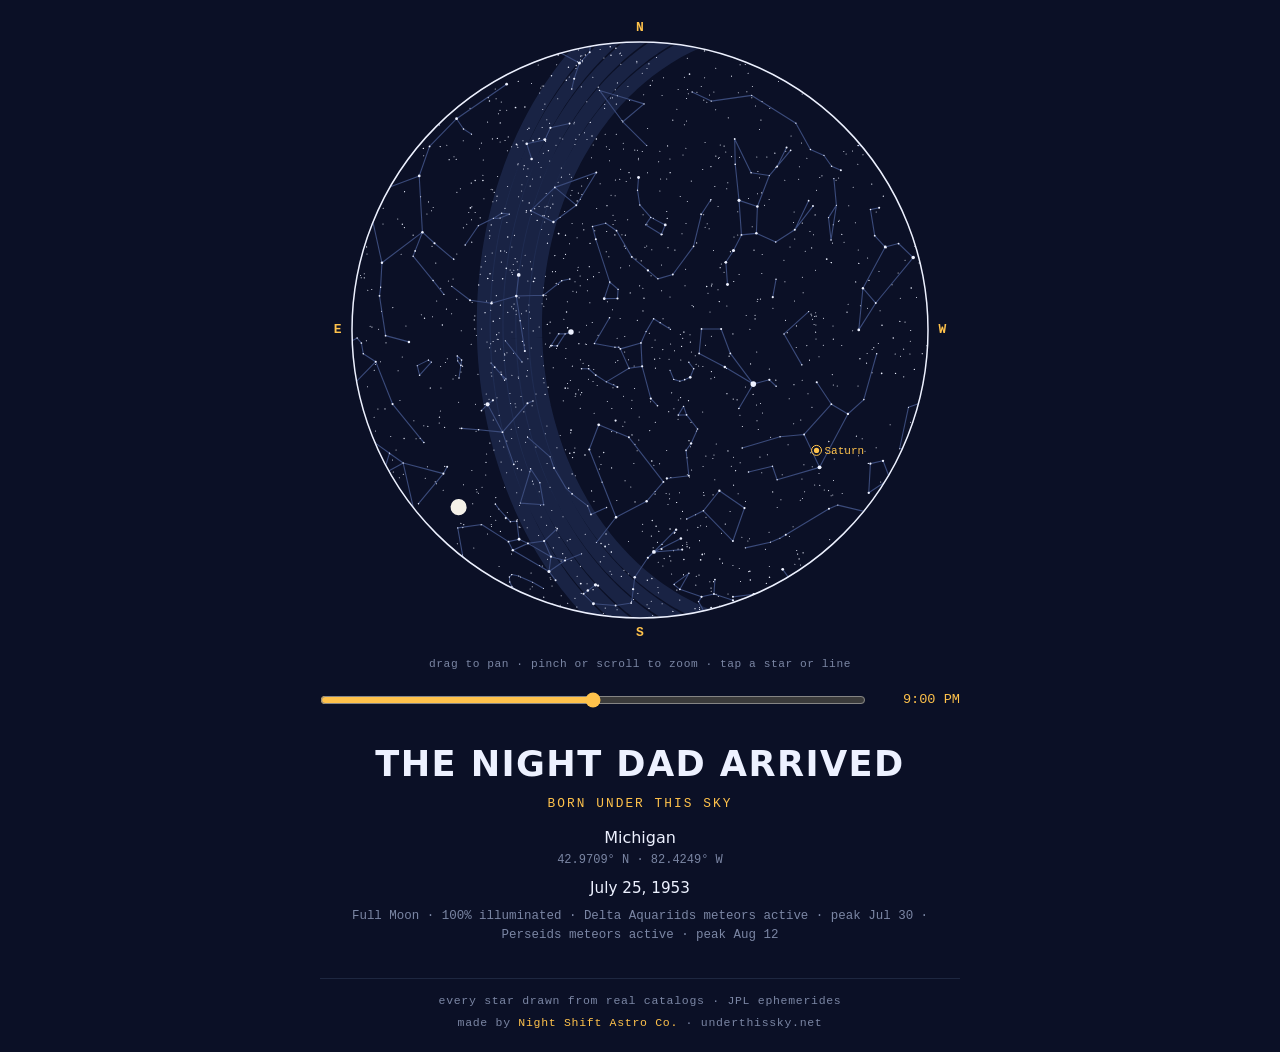
==== s/obkqxfbf/index.html @ 87eda953 "Dad's birth sky page — July 25, 1953, Michigan Co-Authored-By: Claude Fable 5 <noreply@anthropic.com" ====
<!doctype html>
<html lang="en">
<head>
<meta charset="utf-8">
<meta name="viewport" content="width=device-width, initial-scale=1, viewport-fit=cover">
<title>THE NIGHT DAD ARRIVED — Under This Sky</title>
<meta name="description" content="The real night sky over Michigan — July 25, 1953. Astronomically accurate, interactive.">
<meta name="robots" content="noindex">
<link rel="stylesheet" href="sky.css">
</head>
<body>
<main>
  <div class="skywrap">
    <canvas id="sky" aria-label="Interactive star chart"></canvas>
    <div id="tip" role="status"></div>
  </div>
  <div class="hint">drag to pan &middot; pinch or scroll to zoom &middot; tap a star or line</div>
  <div class="timerow">
    <input id="time" type="range" min="-360" max="360" step="5" value="0"
           aria-label="Time of night">
    <div class="t" id="tlabel"></div>
  </div>
  <div class="caption">
    <h1>THE NIGHT DAD ARRIVED</h1>
    <div class="sub">Born under this sky</div>
    <div class="place">Michigan</div>
    <div class="coords">42.9709° N   ·   82.4249° W</div>
    <div class="when" id="when">July 25, 1953</div>
    <div class="events">Full Moon · 100% illuminated   ·   Delta Aquariids meteors active · peak Jul 30   ·   Perseids meteors active · peak Aug 12</div>
  </div>
</main>
<footer>
  <div>every star drawn from real catalogs &middot; JPL ephemerides</div>
  <div class="brand" style="margin-top:6px">made by
    <a href="https://nightshiftastroco.etsy.com" rel="noopener">Night Shift Astro Co.</a>
    &middot; <a href="https://underthissky.net" style="color:inherit">underthissky.net</a>
  </div>
</footer>
<script>window.SKY = {"meta":{"title":"THE NIGHT DAD ARRIVED","subtitle":"Born under this sky","place":"Michigan","lat":42.9709,"lon":-82.4249,"tz":"America/Detroit","theme":"classic","date_label":"July 25, 1953","t0_epoch_ms":-518652000000,"utc_offset_min":-300,"events":["Full Moon \u00b7 100% illuminated","Delta Aquariids meteors active \u00b7 peak Jul 30","Perseids meteors active \u00b7 peak Aug 12"]},"window":{"start_min":-360,"step_min":30,"samples":[{"lst":10.72358,"moon":[19.7753,-22.63,0.994,1],"sun":[8.3663,19.446],"planets":[[8.2384,14.775],[5.3139,20.725],[8.026,21.566],[5.1303,22.307],[13.4192,-6.314]]},{"lst":11.22495,"moon":[19.8005,-22.577,0.994,1],"sun":[8.3676,19.441],"planets":[[8.2374,14.779],[5.3155,20.728],[8.027,21.563],[5.1306,22.308],[13.4193,-6.315]]},{"lst":11.72632,"moon":[19.825,-22.527,0.995,1],"sun":[8.369,19.437],"planets":[[8.2364,14.783],[5.3171,20.73],[8.0279,21.561],[5.1309,22.308],[13.4193,-6.315]]},{"lst":12.22769,"moon":[19.8488,-22.478,0.995,1],"sun":[8.3703,19.432],"planets":[[8.2354,14.786],[5.3188,20.733],[8.0288,21.558],[5.1312,22.309],[13.4194,-6.316]]},{"lst":12.72906,"moon":[19.8718,-22.43,0.996,1],"sun":[8.3717,19.427],"planets":[[8.2345,14.79],[5.3204,20.735],[8.0298,21.555],[5.1315,22.309],[13.4195,-6.316]]},{"lst":13.23043,"moon":[19.8941,-22.383,0.996,1],"sun":[8.373,19.423],"planets":[[8.2335,14.793],[5.322,20.738],[8.0307,21.553],[5.1318,22.309],[13.4195,-6.317]]},{"lst":13.7318,"moon":[19.9155,-22.335,0.996,1],"sun":[8.3744,19.418],"planets":[[8.2325,14.797],[5.3237,20.74],[8.0317,21.55],[5.1321,22.31],[13.4196,-6.317]]},{"lst":14.23317,"moon":[19.936,-22.288,0.996,1],"sun":[8.3758,19.413],"planets":[[8.2315,14.8],[5.3253,20.743],[8.0326,21.547],[5.1324,22.31],[13.4196,-6.318]]},{"lst":14.73453,"moon":[19.9557,-22.239,0.997,1],"sun":[8.3771,19.409],"planets":[[8.2306,14.804],[5.3269,20.745],[8.0336,21.545],[5.1327,22.31],[13.4197,-6.318]]},{"lst":15.2359,"moon":[19.9746,-22.188,0.997,1],"sun":[8.3785,19.404],"planets":[[8.2296,14.807],[5.3286,20.748],[8.0345,21.542],[5.133,22.311],[13.4198,-6.318]]},{"lst":15.73727,"moon":[19.9927,-22.135,0.997,1],"sun":[8.3799,19.399],"planets":[[8.2286,14.811],[5.3302,20.75],[8.0355,21.539],[5.1333,22.311],[13.4198,-6.319]]},{"lst":16.23864,"moon":[20.0101,-22.08,0.997,1],"sun":[8.3813,19.395],"planets":[[8.2277,14.815],[5.3319,20.753],[8.0364,21.537],[5.1336,22.311],[13.4199,-6.319]]},{"lst":16.74001,"moon":[20.0267,-22.022,0.998,1],"sun":[8.3826,19.39],"planets":[[8.2267,14.818],[5.3335,20.755],[8.0374,21.534],[5.1339,22.312],[13.42,-6.32]]},{"lst":17.24138,"moon":[20.0426,-21.959,0.998,1],"sun":[8.384,19.385],"planets":[[8.2258,14.822],[5.3352,20.758],[8.0383,21.531],[5.1341,22.312],[13.42,-6.32]]},{"lst":17.74275,"moon":[20.058,-21.893,0.998,1],"sun":[8.3854,19.38],"planets":[[8.2248,14.826],[5.3368,20.76],[8.0393,21.529],[5.1344,22.313],[13.4201,-6.321]]},{"lst":18.24412,"moon":[20.0729,-21.823,0.998,1],"sun":[8.3868,19.376],"planets":[[8.2239,14.829],[5.3385,20.763],[8.0403,21.526],[5.1347,22.313],[13.4201,-6.321]]},{"lst":18.74549,"moon":[20.0874,-21.748,0.998,1],"sun":[8.3882,19.371],"planets":[[8.2229,14.833],[5.3401,20.765],[8.0412,21.523],[5.135,22.313],[13.4202,-6.322]]},{"lst":19.24686,"moon":[20.1016,-21.668,0.998,1],"sun":[8.3895,19.366],"planets":[[8.222,14.837],[5.3417,20.768],[8.0422,21.521],[5.1353,22.314],[13.4203,-6.322]]},{"lst":19.74822,"moon":[20.1156,-21.583,0.998,1],"sun":[8.3909,19.362],"planets":[[8.2211,14.84],[5.3434,20.77],[8.0431,21.518],[5.1356,22.314],[13.4203,-6.323]]},{"lst":20.24959,"moon":[20.1295,-21.493,0.999,1],"sun":[8.3923,19.357],"planets":[[8.2201,14.844],[5.345,20.773],[8.0441,21.515],[5.1359,22.314],[13.4204,-6.323]]},{"lst":20.75096,"moon":[20.1435,-21.399,0.999,1],"sun":[8.3937,19.353],"planets":[[8.2192,14.848],[5.3467,20.775],[8.045,21.513],[5.1362,22.315],[13.4205,-6.324]]},{"lst":21.25233,"moon":[20.1576,-21.299,0.999,1],"sun":[8.3951,19.348],"planets":[[8.2183,14.852],[5.3483,20.778],[8.046,21.51],[5.1365,22.315],[13.4205,-6.324]]},{"lst":21.7537,"moon":[20.1719,-21.195,0.999,1],"sun":[8.3965,19.343],"planets":[[8.2173,14.856],[5.35,20.781],[8.0469,21.507],[5.1368,22.316],[13.4206,-6.325]]},{"lst":22.25507,"moon":[20.1866,-21.086,0.999,1],"sun":[8.3978,19.339],"planets":[[8.2164,14.859],[5.3516,20.783],[8.0479,21.505],[5.1371,22.316],[13.4207,-6.325]]},{"lst":22.75644,"moon":[20.2017,-20.974,0.999,1],"sun":[8.3992,19.334],"planets":[[8.2155,14.863],[5.3532,20.786],[8.0488,21.502],[5.1374,22.316],[13.4207,-6.326]]}],"planet_names":["Mercury","Venus","Mars","Jupiter","Saturn"]},"stars":[[0.0223,-50.337,5.5],[0.0266,-77.066,4.8],[0.0269,61.223,5.6],[0.0304,-3.028,5.1],[0.0327,-6.014,4.4],[0.0389,-29.72,5.0],[0.0623,-17.336,4.5],[0.075,-10.51,5.0],[0.0781,-71.437,5.6],[0.0889,-5.708,4.6],[0.095,13.396,5.5],[0.1074,64.196,5.6],[0.1398,29.09,2.1],[0.1507,18.212,5.6],[0.1529,59.15,2.3],[0.1559,-27.988,5.4],[0.1568,-45.747,3.9],[0.1673,11.146,5.5],[0.1673,-82.224,5.3],[0.172,46.072,5.0],[0.1877,-15.468,4.9],[0.1929,-27.8,5.4],[0.1956,-35.133,5.2],[0.2028,-17.938,5.3],[0.2206,15.184,2.8],[0.241,-7.781,5.1],[0.2434,20.207,4.8],[0.244,-18.933,4.4],[0.2849,38.682,4.6],[0.3055,36.785,4.5],[0.3238,-8.824,3.6],[0.3341,-64.875,4.2],[0.3433,8.19,5.4],[0.3442,-69.625,5.5],[0.352,37.969,5.2],[0.3587,-28.981,5.2],[0.4043,52.02,5.6],[0.4132,61.831,5.4],[0.4279,-77.254,2.8],[0.4367,-43.68,3.9],[0.4381,-42.306,2.4],[0.4655,-33.007,4.9],[0.4675,17.893,5.0],[0.4705,44.394,5.2],[0.474,-39.915,5.4],[0.502,29.752,5.2],[0.5063,-23.788,5.2],[0.5236,-48.804,4.8],[0.5257,-62.958,4.4],[0.5259,-62.966,4.5],[0.5281,52.84,5.6],[0.5295,54.522,4.7],[0.5432,20.294,5.4],[0.5455,-63.032,5.1],[0.55,62.932,4.2],[0.5614,-29.558,5.5],[0.5744,-52.373,5.6],[0.5875,-3.593,5.2],[0.5948,-48.001,5.5],[0.6023,54.168,5.1],[0.6129,44.489,5.1],[0.6147,33.719,4.3],[0.6162,53.897,3.7],[0.6224,-24.767,5.6],[0.6226,35.4,5.5],[0.6426,29.312,4.3],[0.6527,49.355,5.5],[0.6555,30.861,3.3],[0.6654,21.438,5.4],[0.6751,56.537,2.2],[0.6853,39.459,5.3],[0.6888,-46.085,4.6],[0.7011,50.513,4.8],[0.7079,-65.468,5.4],[0.7226,-57.463,4.4],[0.7245,47.025,5.0],[0.7265,-17.987,2.0],[0.7365,-10.61,4.8],[0.7454,48.284,4.5],[0.7457,-22.006,5.2],[0.7548,55.221,5.4],[0.7699,-22.522,5.5],[0.7758,15.476,5.4],[0.7837,11.974,5.5],[0.789,24.267,4.1],[0.7961,74.848,5.4],[0.8003,-21.722,5.6],[0.8048,7.3,5.9],[0.8098,-74.923,5.1],[0.8114,7.585,4.4],[0.8139,50.968,4.9],[0.8163,16.941,5.1],[0.8183,57.815,3.5],[0.8238,-13.561,5.6],[0.8302,41.079,4.5],[0.8314,27.71,5.5],[0.8354,-10.644,5.2],[0.8448,-50.987,5.2],[0.8454,64.248,5.3],[0.878,-24.006,5.5],[0.8835,-1.144,4.8],[0.8845,61.124,4.8],[0.9147,83.707,5.6],[0.9161,23.628,5.5],[0.9167,58.973,4.8],[0.9168,-69.527,5.5],[0.9337,-11.267,5.3],[0.9444,59.181,4.6],[0.9451,60.717,2.1],[0.9459,38.499,3.9],[0.9464,60.363,5.6],[0.9534,23.418,4.4],[0.9639,28.992,5.4],[0.9768,-29.357,4.3],[1.0217,-38.917,5.6],[1.0407,-31.552,5.5],[1.047,31.804,5.5],[1.047,-46.397,5.4],[1.0491,7.89,4.3],[1.0507,-4.837,5.4],[1.0947,21.473,5.3],[1.0949,21.465,5.5],[1.1014,-46.718,3.3],[1.1014,-9.839,5.6],[1.1218,-61.775,5.4],[1.13,-41.487,5.2],[1.1325,20.739,5.6],[1.1336,43.942,5.0],[1.1375,54.92,5.2],[1.1395,5.65,5.5],[1.1397,-55.246,3.9],[1.1432,-10.182,3.5],[1.1456,86.257,4.2],[1.1584,47.242,4.3],[1.1622,35.621,2.1],[1.1637,19.658,5.6],[1.1776,68.779,5.3],[1.185,55.15,4.3],[1.1852,31.425,5.2],[1.1904,64.203,5.6],[1.1909,21.035,4.7],[1.1943,30.09,4.5],[1.1948,65.019,5.6],[1.2046,79.674,5.6],[1.2289,7.575,5.2],[1.2292,24.584,4.7],[1.24,-7.923,5.1],[1.253,-45.532,5.0],[1.2627,-68.876,4.2],[1.2767,-2.5,5.4],[1.2967,3.614,5.1],[1.3244,27.264,4.7],[1.3347,58.232,5.0],[1.352,28.738,5.2],[1.3723,45.529,4.9],[1.3946,37.715,5.6],[1.4004,-8.183,3.6],[1.4113,-41.493,5.4],[1.427,-14.599,4.9],[1.4302,60.235,2.7],[1.4322,68.13,4.7],[1.4376,19.172,5.3],[1.4449,19.24,5.5],[1.4477,-13.057,5.5],[1.4609,45.407,4.8],[1.4728,-43.318,3.4],[1.4934,-21.629,5.1],[1.5017,47.007,5.3],[1.5031,6.144,4.8],[1.5209,-49.073,3.9],[1.5247,15.346,3.6],[1.5489,-36.865,5.5],[1.5655,59.232,4.7],[1.5997,-15.4,5.4],[1.6133,41.405,4.1],[1.6183,12.142,5.5],[1.6286,-57.237,0.5],[1.6332,48.628,3.6],[1.6354,57.978,5.5],[1.6419,73.04,5.3],[1.6477,-21.275,5.6],[1.6558,44.386,5.0],[1.6763,40.577,5.0],[1.6905,5.488,4.5],[1.6964,42.613,5.0],[1.7024,-32.327,5.2],[1.7057,68.043,5.6],[1.7081,-53.741,5.5],[1.7083,20.269,5.2],[1.7121,-3.69,5.0],[1.7155,70.623,5.2],[1.7277,50.689,4.0],[1.7345,-15.937,3.5],[1.7566,9.158,4.3],[1.7608,-25.053,5.3],[1.7665,-5.733,5.4],[1.7683,-50.816,5.5],[1.7684,-53.522,5.0],[1.8264,-10.686,4.7],[1.8577,-10.335,3.7],[1.8665,55.147,5.5],[1.8847,29.579,3.4],[1.8882,40.73,5.4],[1.8922,19.294,3.9],[1.8926,3.188,4.6],[1.8941,-46.303,4.4],[1.9061,-42.497,5.1],[1.9066,63.67,3.4],[1.9107,20.808,2.6],[1.9156,-67.647,4.7],[1.9326,-51.609,3.7],[1.9333,68.685,5.0],[1.9445,-22.527,4.9],[1.9528,-47.385,4.8],[1.9558,17.818,5.1],[1.9655,23.596,4.8],[1.9795,-61.57,2.9],[1.9939,64.622,5.3],[1.9941,-42.031,5.6],[1.9962,-20.825,5.4],[2.0001,-21.078,4.0],[2.0075,-8.524,5.4],[2.0208,-30.002,5.3],[2.0284,-44.714,5.2],[2.0326,70.907,4.5],[2.0341,2.764,3.8],[2.0384,54.488,5.0],[2.0494,33.284,5.5],[2.0501,64.39,5.6],[2.0532,0.129,5.4],[2.0573,72.421,4.0],[2.065,42.33,2.1],[2.0748,-29.297,4.7],[2.0853,77.281,5.3],[2.0921,76.115,5.2],[2.1094,22.648,5.0],[2.1196,23.462,2.0],[2.1415,37.859,4.8],[2.157,25.94,5.0],[2.1591,34.987,3.0],[2.2062,30.303,4.9],[2.2134,21.211,5.2],[2.2151,-30.724,5.3],[2.2167,8.847,4.4],[2.2204,44.232,4.8],[2.2267,51.066,5.3],[2.2374,-67.841,5.6],[2.2619,25.043,5.6],[2.2656,33.359,5.2],[2.2752,-51.512,3.6],[2.2831,-6.422,5.5],[2.2842,34.224,4.8],[2.2886,33.847,4.0],[2.3004,1.758,5.6],[2.3021,19.901,5.6],[2.3158,28.643,5.3],[2.3213,47.38,5.3],[2.3224,-2.978,6.5],[2.3495,50.151,5.6],[2.3625,-68.659,4.1],[2.3657,0.396,5.3],[2.3671,-10.778,5.4],[2.3701,-0.885,5.4],[2.3726,55.846,5.2],[2.3757,-23.816,5.2],[2.4069,50.007,5.2],[2.4136,10.611,5.5],[2.415,-60.312,5.4],[2.4271,50.279,4.7],[2.4325,-12.29,4.9],[2.4498,-47.704,4.2],[2.4577,31.801,5.5],[2.4671,-33.811,5.1],[2.4693,8.46,4.3],[2.4694,29.669,5.3],[2.4844,67.402,4.5],[2.525,2.267,5.3],[2.5278,-79.109,5.3],[2.5297,89.264,2.0],[2.5348,-15.245,4.7],[2.535,36.147,5.2],[2.536,-1.035,5.4],[2.5641,-28.232,5.0],[2.5963,34.688,5.4],[2.5979,5.593,4.9],[2.6,-7.832,5.5],[2.6234,-52.543,5.3],[2.6339,72.818,5.2],[2.6469,21.961,5.5],[2.658,0.329,4.1],[2.6594,-11.872,4.8],[2.6598,-68.267,4.1],[2.6633,-42.892,4.7],[2.6777,-54.55,5.2],[2.6778,-39.855,4.1],[2.6781,27.061,5.3],[2.7041,40.194,4.9],[2.7093,-50.8,5.4],[2.7217,3.236,3.5],[2.7242,27.707,4.7],[2.7348,44.297,5.4],[2.7354,-13.859,4.2],[2.7366,49.228,4.1],[2.749,10.114,4.3],[2.7493,12.446,5.2],[2.7517,-18.573,4.5],[2.759,-67.617,4.8],[2.7985,29.247,4.5],[2.8171,-62.807,5.2],[2.8182,-32.406,4.5],[2.8215,17.464,5.3],[2.8317,-27.942,5.4],[2.8331,27.261,3.6],[2.8413,-75.067,4.8],[2.8431,38.319,4.2],[2.8446,-35.676,5.5],[2.8449,55.895,3.8],[2.8506,-21.004,4.8],[2.8582,15.082,5.5],[2.8586,35.06,4.6],[2.8952,38.337,5.3],[2.9043,52.762,3.9],[2.9325,61.521,5.6],[2.9405,-8.898,3.9],[2.9406,18.023,5.6],[2.9437,-3.712,5.2],[2.9548,31.934,5.1],[2.9566,-23.862,5.4],[2.971,-40.305,2.9],[2.9784,-2.783,5.2],[2.9794,39.663,4.7],[2.9799,-64.071,5.0],[2.9844,35.183,4.9],[2.9869,21.34,4.6],[2.9948,-2.465,5.6],[2.9952,8.907,4.7],[2.9972,47.221,5.5],[3.0145,52.352,5.2],[3.0376,-71.902,5.5],[3.038,4.09,2.5],[3.0399,-23.624,4.1],[3.0451,-7.685,5.3],[3.0602,-59.738,5.1],[3.0713,-7.601,5.3],[3.0799,53.506,2.9],[3.0863,38.84,3.3],[3.0907,25.255,5.5],[3.0923,56.706,4.8],[3.1022,79.419,5.5],[3.1093,-6.089,5.2],[3.1361,40.956,2.1],[3.151,49.613,4.0],[3.1583,44.858,3.8],[3.1882,39.612,4.6],[3.1938,19.727,4.3],[3.199,74.394,4.8],[3.2012,-28.988,3.8],[3.2073,6.661,5.5],[3.2129,-1.196,5.1],[3.2484,21.044,4.9],[3.2639,-8.82,4.8],[3.266,-77.388,5.5],[3.2701,50.938,5.0],[3.2959,-62.575,5.5],[3.2965,44.025,5.5],[3.3033,-62.506,5.2],[3.3061,-22.511,4.9],[3.3105,50.222,5.2],[3.3122,34.223,4.8],[3.3188,50.095,5.0],[3.3227,3.37,4.8],[3.3253,-21.758,3.7],[3.3319,-43.07,4.3],[3.3331,65.652,4.7],[3.3388,77.735,5.4],[3.339,29.048,4.5],[3.3538,21.147,5.3],[3.3567,-23.635,5.5],[3.3574,43.33,5.0],[3.37,27.608,5.5],[3.3792,20.742,5.1],[3.387,49.213,5.3],[3.4051,24.724,5.5],[3.4054,49.861,1.8],[3.4113,64.586,5.1],[3.4136,9.029,3.6],[3.4528,9.733,3.7],[3.4675,49.063,5.0],[3.4812,49.848,5.6],[3.4845,59.94,4.2],[3.4895,49.509,4.7],[3.4896,-62.938,4.7],[3.4933,-12.675,5.6],[3.4985,58.879,4.5],[3.5001,55.452,5.1],[3.5068,11.336,5.1],[3.5096,47.995,4.4],[3.5103,-5.075,4.7],[3.5145,12.937,4.1],[3.5357,48.023,5.5],[3.5406,46.057,5.3],[3.5488,-9.458,3.7],[3.5631,-21.633,4.3],[3.5994,-11.194,5.6],[3.6048,-17.467,5.2],[3.6082,48.193,4.3],[3.6146,0.402,4.3],[3.6182,-40.275,4.6],[3.6642,3.057,5.5],[3.6773,-5.211,5.5],[3.6855,37.58,5.5],[3.7026,63.217,5.1],[3.7041,-31.938,5.0],[3.7063,33.965,5.0],[3.7139,-37.314,4.6],[3.7154,47.788,3.0],[3.7208,-9.763,3.5],[3.7261,-10.486,5.6],[3.7366,-64.807,3.8],[3.7386,32.288,3.8],[3.7418,-1.163,5.2],[3.7421,36.46,5.6],[3.7467,24.289,5.5],[3.7479,24.113,3.7],[3.749,-0.297,5.6],[3.7532,42.579,3.8],[3.7535,24.467,4.3],[3.7612,6.05,5.3],[3.7638,24.368,3.9],[3.7673,63.345,4.8],[3.769,-12.102,4.4],[3.7721,23.948,4.1],[3.7808,-23.25,4.2],[3.7873,-74.239,3.3],[3.7914,24.105,2.9],[3.7943,-23.875,5.2],[3.7989,-30.168,5.5],[3.8045,11.143,5.1],[3.8058,23.421,5.4],[3.81,-37.62,4.3],[3.8194,24.053,3.6],[3.8198,24.137,5.0],[3.8205,70.871,5.4],[3.8242,-36.2,4.2],[3.8254,65.526,4.4],[3.8257,33.091,5.1],[3.8386,25.579,5.2],[3.8393,71.332,4.6],[3.8782,-5.361,5.5],[3.8942,-34.732,5.1],[3.8952,-24.612,4.6],[3.9022,31.884,2.8],[3.9049,-2.955,4.5],[3.9328,47.871,5.4],[3.9413,35.081,5.5],[3.9435,50.695,5.3],[3.9523,61.109,5.0],[3.9571,63.072,5.0],[3.9642,40.01,2.9],[3.9672,-13.509,3.0],[3.9791,-61.4,4.6],[3.9827,35.791,4.0],[3.9987,-24.016,4.6],[4.0113,12.49,3.4],[4.0149,-62.159,4.5],[4.0217,-61.079,5.0],[4.0256,-1.55,5.3],[4.0435,-0.269,5.4],[4.0526,5.989,3.9],[4.0624,5.436,5.3],[4.0657,8.197,5.5],[4.0694,2.827,5.4],[4.0727,24.106,5.5],[4.0742,59.156,5.0],[4.0783,22.082,4.4],[4.0937,-27.652,5.6],[4.1097,50.351,4.2],[4.1101,27.6,5.2],[4.1168,29.001,5.2],[4.1435,38.04,5.5],[4.1444,47.713,4.0],[4.1528,19.609,5.5],[4.155,-16.386,5.5],[4.1674,80.699,5.1],[4.1729,-6.924,5.4],[4.1805,26.481,5.4],[4.1807,-41.994,4.9],[4.1978,-6.838,4.0],[4.2259,7.716,5.3],[4.2323,9.264,4.8],[4.2334,-42.294,3.9],[4.2399,-10.256,4.9],[4.2404,-62.474,3.3],[4.2434,10.011,5.2],[4.2468,-62.192,5.5],[4.2481,40.484,4.7],[4.2483,48.409,4.1],[4.2545,-7.653,4.4],[4.2589,8.892,4.3],[4.2671,-51.487,4.3],[4.2747,-59.302,4.4],[4.2786,53.612,5.2],[4.2877,20.579,4.9],[4.2982,-33.798,3.5],[4.3041,50.296,4.6],[4.3203,50.049,5.5],[4.3213,-44.268,5.3],[4.3239,21.142,5.5],[4.3269,21.773,5.3],[4.3299,15.628,3.6],[4.3327,14.035,5.6],[4.3365,50.921,5.5],[4.3392,27.351,5.0],[4.3402,34.567,4.9],[4.3434,15.095,5.3],[4.3442,-20.64,5.4],[4.3445,65.14,5.3],[4.3592,46.499,4.8],[4.3632,60.736,5.4],[4.3648,-63.386,5.2],[4.3764,25.629,5.4],[4.3822,17.543,3.8],[4.3947,-3.745,5.2],[4.3977,9.461,5.1],[4.4006,-34.017,4.0],[4.4016,17.444,4.8],[4.4228,22.294,4.2],[4.4236,22.2,5.3],[4.4248,17.928,4.3],[4.4351,31.439,5.3],[4.4385,22.814,4.3],[4.4391,15.618,4.5],[4.4434,14.714,4.7],[4.4508,80.824,5.4],[4.4548,22.996,5.5],[4.4704,83.808,5.5],[4.474,16.36,5.0],[4.4756,1.381,5.5],[4.4762,15.962,3.8],[4.4769,19.18,3.5],[4.4777,15.871,3.4],[4.4806,13.048,5.0],[4.5002,83.34,5.5],[4.5024,15.638,5.6],[4.5093,16.194,4.8],[4.5104,13.724,5.4],[4.5108,15.692,5.5],[4.5139,-44.954,5.1],[4.5313,-0.044,4.9],[4.5585,-29.766,4.5],[4.5641,14.844,4.7],[4.5666,-55.045,3.3],[4.5699,-8.231,5.2],[4.5699,-8.97,5.2],[4.5925,-30.562,3.8],[4.5942,10.161,4.2],[4.5987,16.509,0.9],[4.6053,-3.352,3.9],[4.6115,41.265,4.2],[4.6127,-62.077,5.6],[4.6205,0.998,5.3],[4.6267,-2.474,5.2],[4.636,12.511,4.3],[4.6363,-14.304,3.9],[4.6482,-12.123,5.0],[4.6517,7.871,5.4],[4.6526,15.8,5.1],[4.6546,15.918,4.7],[4.6555,-14.359,5.5],[4.6652,53.08,5.1],[4.6661,53.473,5.4],[4.6676,12.198,5.5],[4.6686,-24.482,5.6],[4.674,-19.671,4.3],[4.676,-41.864,4.4],[4.701,-37.144,5.0],[4.7041,22.957,4.3],[4.7129,-50.481,5.3],[4.7151,43.365,5.3],[4.7178,-70.931,5.5],[4.7355,-18.667,5.5],[4.7392,-59.733,5.3],[4.7405,11.146,5.4],[4.7584,-3.255,4.0],[4.7671,11.706,5.3],[4.7934,-16.934,5.5],[4.8001,56.757,5.3],[4.8202,31.437,5.6],[4.8307,6.961,3.2],[4.8318,37.488,4.9],[4.8366,-16.217,5.0],[4.8435,8.9,4.3],[4.8487,-53.462,5.6],[4.8534,5.605,3.7],[4.8562,18.84,5.1],[4.8681,63.505,5.5],[4.8755,14.251,4.7],[4.8772,36.703,4.8],[4.8816,-5.453,4.4],[4.8897,2.508,5.3],[4.9008,66.343,4.3],[4.9042,2.441,3.7],[4.913,11.426,5.2],[4.9133,7.779,5.3],[4.9149,10.151,4.6],[4.9175,55.259,5.5],[4.9198,-74.937,5.5],[4.9395,13.514,4.1],[4.9401,-5.171,5.5],[4.9499,33.166,2.7],[4.9548,53.752,4.4],[4.9562,17.154,5.5],[4.9758,1.714,4.5],[4.9876,37.89,4.9],[4.9973,-10.263,5.4],[4.9988,-12.537,4.8],[5.0058,81.194,5.1],[5.0238,-20.052,4.9],[5.024,-7.174,4.8],[5.0328,43.823,3.0],[5.0361,-26.275,5.0],[5.0413,41.076,3.7],[5.0453,-71.314,5.3],[5.0469,-49.151,5.4],[5.0516,21.59,4.6],[5.057,60.442,4.0],[5.0734,-35.483,4.5],[5.0762,15.404,4.7],[5.0828,-49.578,5.0],[5.091,-22.371,3.2],[5.0919,-57.473,4.7],[5.1023,58.972,5.2],[5.1086,41.234,3.2],[5.1113,51.598,5.0],[5.1127,-4.655,5.1],[5.1242,18.645,4.9],[5.1261,-63.4,5.2],[5.1301,20.418,5.3],[5.1308,-5.086,2.8],[5.1314,8.498,5.3],[5.1352,24.265,5.5],[5.1455,-4.456,5.1],[5.1524,-8.754,4.2],[5.1555,9.83,5.4],[5.1617,15.597,4.8],[5.1897,-11.849,5.6],[5.1949,16.046,5.2],[5.205,-11.869,4.5],[5.2062,73.947,5.4],[5.2155,-16.205,3.3],[5.2205,-12.941,4.4],[5.2215,2.861,4.5],[5.2238,38.484,4.8],[5.2293,-67.185,4.8],[5.2423,-8.202,0.2],[5.2456,5.156,5.5],[5.2568,-26.944,5.1],[5.2568,32.688,5.0],[5.2678,11.341,5.5],[5.2782,45.998,0.1],[5.2914,-34.895,4.8],[5.2934,-6.844,3.6],[5.2945,-13.52,5.5],[5.3029,33.372,4.5],[5.3044,42.792,5.5],[5.3167,33.748,5.4],[5.319,40.099,4.7],[5.3198,2.596,5.3],[5.3213,22.096,5.0],[5.3228,-50.606,5.4],[5.3263,-13.177,4.3],[5.3331,-12.316,5.3],[5.3336,33.958,5.0],[5.3374,41.086,5.5],[5.3408,-21.24,4.7],[5.3627,-0.382,4.7],[5.3628,-24.773,5.1],[5.3634,41.805,5.2],[5.376,79.231,5.1],[5.3806,3.544,5.0],[5.3806,41.029,5.5],[5.3911,57.544,5.2],[5.3917,-13.927,5.2],[5.3991,-7.808,4.1],[5.4071,17.384,5.0],[5.4079,-2.397,3.4],[5.408,-0.891,5.1],[5.4109,37.385,5.0],[5.4125,1.846,4.9],[5.4172,-10.329,5.6],[5.4189,6.35,1.6],[5.4382,28.607,1.6],[5.4387,-58.913,5.1],[5.4473,3.096,4.6],[5.4528,17.962,5.4],[5.4606,21.937,4.9],[5.4608,34.476,5.1],[5.4627,15.874,5.5],[5.4708,-20.759,2.8],[5.4709,-37.231,5.6],[5.4879,25.15,5.5],[5.4955,-1.092,4.7],[5.5026,-47.078,5.5],[5.5028,63.067,5.4],[5.5131,5.948,4.2],[5.5188,-20.864,5.5],[5.5202,-35.471,3.9],[5.5207,3.292,5.5],[5.5313,-76.341,5.2],[5.5322,-7.302,4.6],[5.5334,-0.299,2.2],[5.5369,18.594,4.3],[5.5373,17.058,5.5],[5.5448,-1.592,5.3],[5.5455,32.192,4.7],[5.5455,-17.822,2.6],[5.5476,-38.513,5.5],[5.5499,-64.228,5.3],[5.5587,-1.156,5.4],[5.5604,-62.49,3.8],[5.5651,14.306,5.6],[5.5713,3.767,5.3],[5.5803,9.49,4.4],[5.5841,-6.002,4.8],[5.5856,9.934,3.4],[5.587,10.24,5.6],[5.5877,-5.387,5.0],[5.5879,-5.39,5.1],[5.5897,-5.416,5.0],[5.5898,-4.838,4.6],[5.5906,-5.91,2.8],[5.5909,24.04,5.4],[5.5943,-4.856,5.2],[5.6036,-1.202,1.7],[5.6151,9.291,4.1],[5.6177,17.04,5.5],[5.6274,21.143,3.0],[5.6291,-28.69,5.3],[5.6439,30.492,5.4],[5.6458,-2.6,3.8],[5.6481,-7.213,4.8],[5.6531,4.121,4.5],[5.6608,-34.074,2.6],[5.6623,25.897,5.2],[5.6638,-32.629,5.4],[5.6793,-1.943,1.7],[5.6808,-1.129,5.0],[5.6883,16.534,4.8],[5.7042,-34.668,5.3],[5.708,1.475,4.9],[5.7411,-22.448,3.6],[5.7462,-65.736,4.3],[5.765,49.826,5.5],[5.7666,-32.306,5.2],[5.7743,-46.597,5.3],[5.7826,-14.822,3.5],[5.7881,-51.067,3.9],[5.7906,17.729,5.5],[5.7953,13.9,5.3],[5.7959,-9.67,2.1],[5.8001,6.454,5.3],[5.8169,24.568,4.9],[5.8196,39.181,4.5],[5.8258,12.651,4.9],[5.8268,-14.484,5.5],[5.8305,-56.167,4.5],[5.8315,-66.901,5.1],[5.838,-79.361,5.5],[5.8414,14.306,5.5],[5.8481,-52.109,5.2],[5.8493,-35.768,3.1],[5.8495,27.968,5.6],[5.8507,37.306,4.7],[5.8554,-20.879,3.8],[5.8561,-7.518,5.4],[5.8582,39.148,4.0],[5.8729,14.172,5.6],[5.874,1.855,4.8],[5.8852,-33.801,4.9],[5.8888,27.612,4.6],[5.9017,-63.09,4.7],[5.9064,20.276,4.4],[5.9139,-52.635,5.3],[5.9141,55.707,5.0],[5.9146,-39.958,5.5],[5.9161,59.888,5.2],[5.9195,7.407,0.5],[5.925,-37.121,5.0],[5.9392,-31.382,5.5],[5.9401,-14.168,3.7],[5.9589,-35.283,4.4],[5.9666,25.954,4.8],[5.9804,0.553,5.2],[5.9845,-9.558,5.0],[5.9858,-42.815,4.0],[5.9921,54.285,3.7],[5.9921,44.947,1.9],[5.9954,37.213,2.6],[5.9989,45.937,4.3],[6.0009,-3.074,4.5],[6.0212,-33.912,5.5],[6.0307,-10.598,4.9],[6.0397,9.647,4.1],[6.0543,-26.285,5.0],[6.0576,19.691,5.1],[6.0653,20.138,4.6],[6.0687,23.263,4.2],[6.0704,-6.709,5.2],[6.0831,-16.484,4.9],[6.1026,-14.935,4.7],[6.1089,-23.111,5.5],[6.1097,38.483,5.3],[6.1108,-4.194,5.4],[6.1176,-62.155,5.0],[6.1255,-37.253,5.0],[6.1262,14.768,4.4],[6.1282,-19.166,5.3],[6.1314,-42.154,5.5],[6.1456,-68.843,5.1],[6.1494,-22.427,5.5],[6.1596,-14.585,5.6],[6.1664,58.936,5.3],[6.1696,-40.354,5.5],[6.1706,-74.753,5.1],[6.1716,-54.969,4.7],[6.1875,-65.589,5.0],[6.1977,-6.55,5.1],[6.199,14.209,4.5],[6.2009,16.13,5.0],[6.2142,65.718,5.4],[6.2475,19.156,5.2],[6.2476,-6.275,4.0],[6.248,22.507,3.3],[6.2563,29.498,4.3],[6.257,16.143,5.3],[6.2613,59.999,5.4],[6.2625,-13.718,5.0],[6.2625,12.551,5.4],[6.2741,12.272,5.0],[6.2759,-35.141,4.4],[6.2837,-37.737,5.5],[6.2852,9.942,5.4],[6.2949,-16.816,5.2],[6.2986,61.515,5.0],[6.3038,-19.967,5.5],[6.3141,-9.39,5.4],[6.3141,69.32,4.8],[6.3271,59.011,4.4],[6.3286,-7.823,5.3],[6.3332,-2.944,4.9],[6.3386,-30.063,3.0],[6.3434,-34.144,5.5],[6.3569,-11.773,5.5],[6.3628,53.452,5.3],[6.3686,-33.436,3.9],[6.3773,-69.984,5.6],[6.3783,-17.956,2.0],[6.3822,-56.37,5.6],[6.3827,22.514,2.9],[6.3961,4.593,4.4],[6.3992,-52.696,-0.6],[6.4029,-11.53,5.2],[6.415,49.288,4.9],[6.4246,-69.69,5.4],[6.4405,56.285,5.5],[6.4469,58.417,5.2],[6.4538,0.299,5.2],[6.4543,-0.276,5.5],[6.4557,2.908,5.5],[6.466,-4.762,5.1],[6.4695,-32.58,4.5],[6.4803,-7.033,3.8],[6.4827,20.212,4.1],[6.4913,-56.853,5.2],[6.497,-50.239,5.3],[6.5217,-51.826,5.6],[6.5231,-12.392,5.2],[6.5301,11.544,5.2],[6.5306,-8.158,5.4],[6.5309,-23.418,4.3],[6.5393,-37.697,5.2],[6.5398,-5.869,5.6],[6.5484,7.333,4.5],[6.56,14.155,5.6],[6.5605,-1.22,5.1],[6.5637,-36.232,5.4],[6.5829,-52.976,4.3],[6.5843,-22.965,4.5],[6.5867,28.022,5.3],[6.5901,-36.78,5.6],[6.6091,38.446,5.4],[6.6098,-5.211,5.5],[6.6114,-19.256,4.0],[6.6285,16.399,1.9],[6.6294,-43.196,3.2],[6.6299,-32.34,5.2],[6.6315,-18.237,4.4],[6.6438,-48.22,5.0],[6.647,39.903,5.3],[6.6546,-14.146,4.8],[6.6555,42.489,4.8],[6.683,9.896,4.7],[6.699,-9.168,5.2],[6.7068,17.645,5.2],[6.7181,44.524,5.0],[6.7322,25.131,3.1],[6.7331,13.228,4.5],[6.7412,-31.071,5.2],[6.746,28.971,5.4],[6.7525,-16.716,-1.4],[6.7548,12.896,3.4],[6.7665,-14.796,5.3],[6.7706,59.442,4.9],[6.7707,79.565,5.4],[6.779,43.577,5.2],[6.7804,57.169,5.3],[6.7809,-14.426,5.3],[6.7813,-51.266,5.4],[6.7885,-55.54,5.6],[6.7888,8.037,4.8],[6.7893,-37.93,5.3],[6.7937,-8.999,5.1],[6.7943,48.789,5.2],[6.7977,2.412,4.5],[6.8032,-61.941,3.2],[6.8034,55.704,5.5],[6.816,-15.145,5.4],[6.8307,-32.508,3.5],[6.8309,-53.622,4.4],[6.8318,-46.615,5.1],[6.8323,-50.615,2.9],[6.8461,41.781,5.0],[6.8479,-34.367,5.0],[6.8492,67.572,5.1],[6.8575,-70.963,5.4],[6.8592,21.761,5.3],[6.8798,33.961,3.6],[6.8847,59.449,5.3],[6.8925,-20.224,4.8],[6.8951,68.888,5.1],[6.9022,-24.184,3.9],[6.9032,-12.039,4.1],[6.9069,-1.127,5.4],[6.9107,13.178,4.7],[6.9271,-20.136,4.7],[6.9297,-22.941,5.3],[6.9352,-14.043,5.0],[6.9356,-17.054,4.4],[6.9378,-48.721,4.9],[6.9429,-79.42,5.5],[6.9546,58.423,4.3],[6.9594,-24.631,5.5],[6.9603,45.094,4.9],[6.9736,-34.112,5.1],[6.9766,-25.414,5.6],[6.9771,-28.972,1.5],[6.9974,-67.916,5.2],[7.0011,76.977,4.5],[7.0143,-51.403,5.1],[7.0287,-27.935,3.5],[7.0323,-5.722,5.2],[7.0402,24.215,5.2],[7.0485,-4.239,5.0],[7.0504,-23.833,3.0],[7.0542,-59.178,5.5],[7.0606,10.952,5.1],[7.0626,-15.633,4.1],[7.0649,-49.584,4.9],[7.0659,-43.608,5.6],[7.0674,-42.337,5.2],[7.0685,20.57,4.0],[7.0718,-56.75,5.1],[7.1032,34.474,5.5],[7.1113,-11.294,5.4],[7.1395,15.931,5.5],[7.1399,-26.393,1.8],[7.1458,-70.499,3.8],[7.1475,-39.656,4.8],[7.1705,-4.237,4.9],[7.172,-27.492,5.5],[7.1799,-48.932,5.1],[7.1857,30.245,4.4],[7.1899,-0.302,5.4],[7.1943,39.321,4.9],[7.1977,-0.493,4.2],[7.2044,-40.499,5.3],[7.2093,-46.759,4.5],[7.2204,-45.183,4.9],[7.2229,16.159,5.1],[7.2232,51.429,5.5],[7.2256,-44.64,4.4],[7.2376,-26.353,4.4],[7.2389,3.111,5.4],[7.2439,-48.272,4.8],[7.2468,-26.773,4.0],[7.2475,-27.038,5.6],[7.2559,-30.686,5.4],[7.2639,47.24,5.5],[7.2653,59.637,5.2],[7.2707,-15.586,5.5],[7.2764,-27.881,4.7],[7.2769,-23.316,4.8],[7.2804,-36.593,5.0],[7.2805,-67.957,4.0],[7.2857,-37.097,2.7],[7.3015,16.54,3.6],[7.3051,-36.734,4.7],[7.3089,49.465,5.0],[7.3093,-39.21,5.2],[7.3106,-36.743,5.1],[7.3112,-24.559,4.9],[7.3118,-24.954,4.4],[7.3142,-26.586,5.3],[7.3354,21.982,3.5],[7.3393,-52.312,5.5],[7.3441,-52.086,5.4],[7.3495,-14.36,5.6],[7.3658,20.444,5.1],[7.3674,36.761,5.1],[7.3704,-19.017,4.9],[7.3835,-31.924,5.4],[7.3913,25.051,5.0],[7.3914,-27.834,5.4],[7.3922,-32.202,5.4],[7.4016,-29.303,2.5],[7.4024,40.672,5.2],[7.4112,-16.201,5.2],[7.4122,-31.809,5.3],[7.4162,11.67,5.4],[7.4273,-79.094,5.5],[7.4275,9.276,5.0],[7.4288,27.798,3.8],[7.4394,-51.018,5.1],[7.4452,49.212,4.6],[7.4522,-17.865,5.6],[7.4525,8.289,2.9],[7.4623,21.445,5.2],[7.4664,-29.156,5.5],[7.4672,6.942,5.2],[7.4694,8.926,4.3],[7.4849,-38.812,5.4],[7.4852,31.785,4.2],[7.4872,-43.301,3.2],[7.4885,-1.905,5.6],[7.489,28.118,5.1],[7.4966,12.007,4.5],[7.4969,27.916,5.0],[7.4976,-23.024,4.8],[7.4989,49.672,5.3],[7.5118,-30.962,4.7],[7.5179,82.411,4.9],[7.5301,17.086,5.5],[7.535,1.914,5.2],[7.5532,3.29,5.6],[7.5601,15.827,5.3],[7.5633,-14.524,4.8],[7.5642,-36.338,5.4],[7.5676,-22.296,4.4],[7.5718,-23.474,5.1],[7.5766,31.888,1.6],[7.5858,30.961,5.3],[7.5897,-28.369,4.7],[7.5944,-52.534,4.9],[7.5987,26.896,4.1],[7.6213,-4.111,5.1],[7.6228,-34.969,4.5],[7.6383,-25.365,4.7],[7.6425,35.049,5.6],[7.6472,-26.804,3.8],[7.6528,34.584,4.9],[7.655,5.225,0.4],[7.6576,-38.308,4.8],[7.6579,17.675,5.0],[7.6731,-15.264,5.0],[7.6753,87.02,5.0],[7.6868,48.132,5.6],[7.6875,-9.551,3.9],[7.6877,-38.534,5.4],[7.697,-72.606,3.9],[7.7009,14.209,5.5],[7.7159,-45.173,5.0],[7.7168,58.71,4.9],[7.72,-36.05,5.6],[7.7219,28.884,4.2],[7.7257,-28.411,4.6],[7.7283,-40.934,5.1],[7.7301,-28.955,3.9],[7.7345,50.434,5.3],[7.7353,25.784,5.3],[7.7408,24.398,3.6],[7.7542,-37.969,3.6],[7.7553,28.026,1.2],[7.7597,-34.172,5.4],[7.7658,-14.564,5.0],[7.7673,-6.773,5.5],[7.7687,18.51,4.9],[7.7712,10.768,5.2],[7.7776,37.517,5.2],[7.7903,-38.511,5.1],[7.7918,33.416,5.1],[7.7921,-46.608,5.2],[7.7991,-12.193,5.5],[7.8014,-25.937,4.4],[7.8056,-47.078,4.7],[7.8171,-24.912,5.3],[7.8185,-56.41,5.6],[7.8206,-46.373,4.1],[7.8216,-24.86,3.3],[7.8281,-17.228,5.2],[7.8363,-9.183,5.6],[7.8617,1.767,5.1],[7.8629,-13.898,5.2],[7.8703,-40.576,3.7],[7.871,-34.705,5.0],[7.8774,-38.863,4.5],[7.8843,-36.364,5.4],[7.8843,-49.613,4.6],[7.8884,-48.103,4.2],[7.8916,26.766,5.0],[7.9031,-35.877,5.5],[7.9119,47.565,5.5],[7.9277,19.884,5.4],[7.9463,-52.982,3.5],[7.9477,-22.88,4.2],[7.9494,-43.5,5.4],[7.9551,-44.11,5.1],[7.9611,-30.335,4.8],[7.9629,-60.303,5.6],[7.9644,-45.578,5.1],[7.9707,-49.245,4.5],[7.9724,2.225,5.3],[7.9849,-23.31,5.1],[7.9912,-39.297,5.2],[7.9938,-60.587,5.2],[7.9956,-3.68,4.9],[7.9978,-18.399,4.6],[8.0033,73.918,5.4],[8.0055,-63.567,4.8],[8.0131,17.309,5.6],[8.0204,-1.393,4.7],[8.0378,2.335,4.4],[8.0458,-41.31,5.5],[8.0586,27.794,4.9],[8.0597,-40.003,2.2],[8.0712,-32.675,5.2],[8.0798,79.48,5.4],[8.0844,-53.108,5.5],[8.0846,13.118,5.1],[8.1112,-45.266,5.0],[8.1217,-20.554,5.3],[8.1257,-24.304,2.8],[8.1294,21.582,5.3],[8.1322,-68.617,4.3],[8.141,51.507,4.8],[8.1432,-2.984,4.4],[8.1502,-61.302,4.7],[8.1505,-19.245,4.4],[8.1589,-47.337,1.8],[8.16,-44.123,5.2],[8.162,-47.937,5.2],[8.1777,-13.799,5.5],[8.1879,-12.927,4.7],[8.1893,-39.619,4.4],[8.1905,-42.987,4.7],[8.1925,-7.773,5.4],[8.2035,17.648,4.7],[8.2136,68.474,5.3],[8.2222,-15.788,5.0],[8.2249,-35.9,4.8],[8.2262,-50.196,5.5],[8.2267,-46.992,5.1],[8.2329,-36.322,5.1],[8.2341,-40.348,4.4],[8.2544,-62.916,5.2],[8.2753,9.186,3.5],[8.3048,-35.452,5.6],[8.3052,-65.613,5.1],[8.3087,-76.92,4.0],[8.3093,-36.659,4.4],[8.3256,75.757,5.5],[8.3303,-71.515,5.3],[8.3344,27.218,5.1],[8.3441,-77.484,4.3],[8.3558,-36.484,5.2],[8.3559,-20.079,5.6],[8.3564,-33.054,4.8],[8.3679,-73.4,5.3],[8.3752,-59.509,1.9],[8.3755,-48.49,4.8],[8.3806,43.188,4.2],[8.3968,53.22,5.5],[8.4177,-24.046,5.3],[8.4254,-51.727,5.2],[8.4277,-3.906,3.9],[8.429,-66.137,3.8],[8.4311,-42.153,5.5],[8.4319,7.565,5.1],[8.4409,-3.987,5.6],[8.441,27.894,5.6],[8.445,-12.535,5.5],[8.4455,12.655,5.6],[8.4547,-70.093,5.5],[8.4602,-53.088,5.1],[8.4847,-47.929,5.3],[8.491,-44.725,5.0],[8.5044,60.718,3.4],[8.5253,-19.577,5.4],[8.5266,18.094,5.3],[8.5451,20.441,5.3],[8.5767,65.145,5.5],[8.5788,-49.944,5.0],[8.5877,-58.225,5.3],[8.5888,-58.009,4.8],[8.6219,-62.853,5.5],[8.6274,-42.989,4.1],[8.6276,5.704,4.1],[8.6312,-26.255,5.2],[8.646,3.341,4.5],[8.6514,-70.387,5.2],[8.6522,-22.662,5.0],[8.6566,-53.44,5.5],[8.6618,-29.561,4.9],[8.666,-53.055,5.2],[8.6671,-12.475,5.0],[8.6684,-35.308,4.0],[8.6702,64.328,4.6],[8.6715,-53.015,5.6],[8.6716,-52.922,3.6],[8.672,-40.264,5.2],[8.677,-59.761,4.3],[8.6771,-46.649,3.8],[8.6836,45.834,5.3],[8.687,-47.317,4.7],[8.6888,-78.963,5.5],[8.6954,-15.943,4.9],[8.6991,-45.411,5.2],[8.7045,-48.099,5.5],[8.7053,-53.1,5.5],[8.7071,-53.114,4.8],[8.7204,3.399,4.3],[8.7214,21.469,4.7],[8.7265,-33.186,3.7],[8.7279,-49.823,5.2],[8.7279,-7.234,4.6],[8.74,-42.649,4.0],[8.7447,18.154,3.9],[8.7451,-54.709,1.9],[8.7671,-46.042,3.9],[8.7729,-13.548,4.3],[8.7752,-45.913,5.4],[8.7783,28.76,4.0],[8.7785,-56.77,4.5],[8.7796,6.419,3.4],[8.7875,-1.897,5.3],[8.8072,5.838,4.3],[8.8227,-3.443,5.3],[8.8275,-40.32,5.5],[8.8299,-45.308,4.9],[8.831,-32.781,5.2],[8.8422,-27.71,4.0],[8.8426,-46.529,5.1],[8.843,-66.793,5.3],[8.8596,-7.177,5.5],[8.8601,-57.634,5.6],[8.8658,43.727,5.2],[8.8974,-47.521,5.3],[8.9041,30.579,5.4],[8.9175,-60.645,3.8],[8.9232,5.946,3.1],[8.9254,-27.682,4.9],[8.9277,27.927,5.2],[8.9321,11.626,5.4],[8.9387,-52.723,4.7],[8.9437,64.604,5.6],[8.9449,-85.663,5.4],[8.9491,32.91,5.4],[8.9496,-59.229,4.9],[8.9542,15.323,5.2],[8.9748,11.858,4.3],[8.9812,-47.235,5.2],[8.9868,48.042,3.1],[8.9901,-59.084,5.2],[8.9924,32.419,5.2],[9.0015,-41.254,4.5],[9.0107,41.783,4.0],[9.0225,-41.864,5.6],[9.029,-52.189,5.2],[9.0408,-66.396,4.0],[9.0424,67.63,4.7],[9.0456,24.453,5.5],[9.0604,47.157,3.6],[9.0692,-47.098,3.8],[9.0858,-72.603,4.5],[9.09,48.53,5.5],[9.094,-70.538,4.7],[9.0995,5.092,5.0],[9.1088,38.452,4.6],[9.1291,10.668,5.2],[9.1333,-43.433,2.2],[9.1333,29.654,5.4],[9.1341,-25.859,4.6],[9.1399,66.873,5.2],[9.145,-8.59,5.6],[9.1479,51.605,4.5],[9.156,22.045,5.2],[9.1599,-8.788,5.5],[9.1657,-30.365,5.6],[9.1732,67.134,4.8],[9.1819,63.514,4.7],[9.1828,-58.967,3.4],[9.1846,-44.868,5.0],[9.188,-62.317,4.0],[9.2085,-43.613,5.6],[9.2155,-59.414,5.5],[9.22,-69.717,1.7],[9.2301,43.218,5.3],[9.2383,-55.57,5.3],[9.239,61.423,5.2],[9.2394,2.314,3.9],[9.2401,-43.227,5.2],[9.2538,14.942,5.4],[9.2602,-38.57,4.9],[9.2625,-37.413,4.6],[9.2638,56.741,5.3],[9.2698,54.022,4.8],[9.27,-57.541,4.3],[9.2731,-44.266,5.1],[9.2782,-8.745,5.5],[9.2783,-6.353,5.2],[9.2825,-39.402,5.3],[9.2848,-59.275,2.2],[9.2881,-68.69,5.4],[9.2903,-74.894,5.3],[9.3016,-51.051,5.3],[9.3141,36.803,3.8],[9.3296,-11.975,4.8],[9.3414,-9.556,4.8],[9.3491,-62.405,4.8],[9.3509,34.393,3.1],[9.3582,-25.965,4.7],[9.3642,-42.195,5.6],[9.3686,-55.011,2.5],[9.3867,-28.834,4.7],[9.4027,-80.787,5.3],[9.4109,26.182,4.5],[9.4233,-5.117,5.6],[9.4383,-53.379,5.1],[9.4518,-71.602,5.5],[9.4551,-22.344,4.7],[9.4598,-8.659,2.0],[9.463,-6.071,5.4],[9.4743,9.057,5.4],[9.4778,45.601,5.4],[9.4858,-2.769,4.6],[9.4874,-35.951,4.5],[9.4985,-26.59,5.5],[9.5014,-51.517,5.5],[9.5117,-40.467,3.6],[9.5204,-57.034,3.2],[9.5255,63.062,3.6],[9.5257,35.103,5.4],[9.5268,-73.081,5.5],[9.5287,22.968,4.3],[9.5324,11.3,5.0],[9.5327,9.716,5.1],[9.533,-1.185,4.5],[9.5387,-40.649,5.3],[9.5477,51.677,3.2],[9.5535,-21.116,5.0],[9.5624,-49.005,5.1],[9.5649,-80.941,5.1],[9.5691,-51.255,5.0],[9.5704,36.398,4.5],[9.5741,-59.23,4.1],[9.5747,69.83,4.5],[9.5757,-5.915,5.6],[9.5804,52.051,4.5],[9.5844,39.621,4.8],[9.5943,35.81,5.4],[9.6119,31.162,5.6],[9.6138,-49.355,4.3],[9.6182,81.326,4.3],[9.6202,-53.669,5.4],[9.6202,6.836,5.0],[9.6337,-43.191,5.5],[9.6394,40.24,5.3],[9.6409,4.649,4.7],[9.6558,-61.328,4.5],[9.6643,-1.143,3.9],[9.6718,-14.332,5.1],[9.6785,-57.984,5.3],[9.6858,9.892,3.5],[9.6881,-23.592,4.8],[9.704,-23.916,4.9],[9.7159,72.253,5.2],[9.7284,-53.891,5.6],[9.7289,14.022,5.4],[9.7367,-27.769,4.8],[9.7541,-62.508,3.7],[9.7642,23.774,3.0],[9.7724,-76.776,5.4],[9.7751,-44.755,5.6],[9.7755,57.128,5.1],[9.785,-65.072,2.9],[9.8098,46.021,5.1],[9.8325,-45.733,5.1],[9.8488,-62.745,5.6],[9.8499,59.039,3.8],[9.858,-14.847,4.1],[9.8613,-46.548,4.6],[9.8647,24.395,5.3],[9.8684,54.064,4.5],[9.8751,-8.105,5.1],[9.8794,26.007,3.9],[9.9034,-25.932,4.9],[9.9145,-19.009,4.9],[9.9286,49.82,5.3],[9.9477,-54.568,3.5],[9.9614,41.056,5.1],[9.9704,12.445,5.3],[9.9812,-35.891,5.2],[9.9977,56.812,5.5],[10.0036,8.044,4.7],[10.0122,-82.215,5.5],[10.0169,31.924,5.4],[10.0854,-13.065,4.6],[10.1031,-47.37,5.1],[10.1193,-17.142,5.6],[10.1222,16.763,3.5],[10.1238,35.245,4.5],[10.1317,9.998,4.4],[10.1323,-0.372,4.5],[10.1395,11.967,1.4],[10.1452,-65.815,5.3],[10.149,-51.811,4.8],[10.1683,-12.816,5.3],[10.1765,-12.354,3.6],[10.223,-51.233,5.3],[10.2252,-66.373,5.2],[10.229,-70.038,3.3],[10.2456,-42.122,3.9],[10.2588,-43.112,5.6],[10.2707,29.311,5.5],[10.278,13.728,5.4],[10.2782,23.417,3.4],[10.2847,-61.332,3.4],[10.285,42.914,3.5],[10.2938,-8.069,5.2],[10.3021,-28.992,5.5],[10.3269,-55.029,4.6],[10.3289,19.471,4.8],[10.3329,19.841,2.0],[10.3486,-56.043,4.5],[10.3721,-41.65,4.8],[10.3722,41.5,3.1],[10.3828,-66.901,5.0],[10.3915,-38.01,5.3],[10.4022,65.566,4.9],[10.4024,33.719,5.5],[10.4066,-74.032,4.0],[10.429,-7.06,5.6],[10.4319,33.796,4.7],[10.4348,-16.836,3.8],[10.4469,-54.877,5.6],[10.4525,-31.068,4.3],[10.4568,-57.639,4.7],[10.4646,-58.739,3.8],[10.4647,36.707,4.2],[10.4813,-64.172,5.3],[10.4913,-2.739,5.2],[10.4914,-29.664,5.6],[10.4932,-30.607,5.6],[10.495,84.252,5.5],[10.5049,-0.637,5.1],[10.5056,-71.993,4.7],[10.5105,55.981,4.8],[10.5166,-13.588,5.6],[10.5172,-73.221,4.9],[10.518,82.559,5.2],[10.5228,-53.715,4.9],[10.5337,-61.685,3.3],[10.5366,14.137,5.4],[10.5469,9.307,3.8],[10.5491,-47.003,5.0],[10.5539,40.426,4.7],[10.5586,34.989,5.6],[10.5669,-23.745,5.1],[10.58,6.954,5.1],[10.5849,75.713,4.9],[10.586,57.083,5.2],[10.5869,-39.563,5.5],[10.5912,-78.608,4.1],[10.5931,-57.558,4.5],[10.6057,-59.564,5.1],[10.6205,-27.413,4.9],[10.6217,-48.226,3.8],[10.6242,-58.733,5.5],[10.6259,-13.385,4.9],[10.643,-16.877,4.9],[10.6453,31.976,4.7],[10.6458,-59.183,4.7],[10.6516,53.668,5.5],[10.6551,-55.603,4.3],[10.6698,-65.1,5.5],[10.6991,65.716,5.1],[10.7039,-64.466,4.8],[10.7113,-59.216,5.4],[10.7159,-64.394,2.7],[10.7172,26.326,5.5],[10.7178,69.076,5.0],[10.7236,23.188,5.1],[10.7256,-60.567,4.6],[10.7258,46.204,5.2],[10.7353,-63.961,4.8],[10.7545,-80.47,5.5],[10.7631,-80.54,4.5],[10.7644,30.682,5.4],[10.7713,-64.515,5.3],[10.7735,18.892,5.5],[10.7737,14.195,5.5],[10.7749,-64.263,5.2],[10.7795,-49.42,2.7],[10.7809,-64.383,4.9],[10.7811,-17.297,5.4],[10.7826,-56.757,5.1],[10.821,10.545,5.3],[10.8271,-16.194,3.1],[10.8566,59.32,5.6],[10.8752,-57.24,5.3],[10.8885,34.215,3.8],[10.8915,-20.139,5.2],[10.8916,-58.853,3.8],[10.8929,54.585,5.1],[10.8955,-2.129,5.5],[10.8996,43.19,4.7],[10.9269,24.75,4.3],[10.929,33.507,5.0],[10.9453,-37.138,4.6],[10.9911,40.43,5.0],[10.9962,-18.299,4.1],[11.0026,-42.226,4.4],[11.0041,45.526,5.5],[11.0093,3.617,4.8],[11.0124,6.101,5.0],[11.014,39.212,5.1],[11.0305,-2.485,4.7],[11.0307,56.382,2.3],[11.0388,20.18,4.4],[11.0541,-11.303,5.5],[11.0622,61.751,1.8],[11.0817,-35.805,5.4],[11.0836,7.336,4.6],[11.0889,-27.294,4.9],[11.109,-62.424,4.6],[11.1139,-70.878,5.6],[11.1151,1.956,5.5],[11.1213,-42.639,5.2],[11.1428,-61.947,5.1],[11.1432,-58.975,3.9],[11.1456,-28.081,5.4],[11.1611,44.498,3.0],[11.1943,-22.826,4.5],[11.2092,-49.101,5.4],[11.21,-60.318,4.6],[11.2126,-64.17,5.2],[11.2293,-0.07,5.4],[11.2351,20.524,2.6],[11.2373,15.43,3.3],[11.2534,23.096,4.6],[11.2644,13.308,5.3],[11.2777,-3.652,4.5],[11.2882,2.011,5.2],[11.308,33.094,3.5],[11.3189,38.186,4.8],[11.3223,-14.779,3.6],[11.3501,-54.491,3.9],[11.3523,6.029,4.0],[11.3804,43.483,5.0],[11.3869,-36.165,5.0],[11.3893,-64.955,5.1],[11.3894,-18.78,5.1],[11.3987,10.53,4.0],[11.4006,1.408,5.4],[11.4031,-72.257,5.5],[11.4102,-10.859,4.8],[11.4147,-17.684,4.1],[11.4249,-36.063,5.2],[11.4268,16.457,5.6],[11.4287,-63.972,5.2],[11.4432,-61.115,5.2],[11.4656,2.856,5.0],[11.4764,-42.674,5.1],[11.4845,39.337,5.3],[11.5052,-3.004,4.8],[11.5081,18.41,5.5],[11.5234,69.331,3.8],[11.5295,-59.442,5.1],[11.5302,-59.516,5.1],[11.5379,-29.261,4.9],[11.5391,61.083,5.5],[11.5484,-31.087,5.1],[11.55,-31.858,3.5],[11.5603,-40.587,5.4],[11.5794,-54.264,4.6],[11.5825,-49.136,5.5],[11.5964,-63.02,3.1],[11.5988,-47.642,5.3],[11.6007,69.323,5.2],[11.6114,-9.802,4.7],[11.6158,-0.824,4.3],[11.6169,-61.283,5.1],[11.6261,-47.747,5.5],[11.6354,-61.827,5.2],[11.6391,43.625,5.6],[11.641,8.134,5.2],[11.6444,-13.202,5.5],[11.6582,-65.398,5.0],[11.6702,-34.745,4.7],[11.6797,21.353,5.3],[11.6816,-62.09,4.9],[11.6842,34.202,5.3],[11.6888,-43.096,5.5],[11.6955,-32.499,5.2],[11.7079,66.745,5.3],[11.7253,-62.489,5.0],[11.746,-18.351,4.7],[11.7547,8.258,4.8],[11.7601,-66.729,3.6],[11.7622,-45.69,5.3],[11.7643,6.529,4.0],[11.7675,47.779,3.7],[11.7752,-61.178,4.1],[11.7754,-40.5,4.9],[11.7821,55.628,5.3],[11.7887,-57.696,5.4],[11.7986,8.246,5.3],[11.7998,20.219,4.5],[11.804,-66.815,4.8],[11.8125,-26.75,5.1],[11.8177,14.572,2.1],[11.8281,-63.788,4.3],[11.8324,-70.226,5.0],[11.8449,1.765,3.6],[11.8524,-45.173,4.5],[11.8642,-65.206,4.9],[11.8695,-56.988,5.6],[11.8818,-33.908,4.3],[11.8972,53.695,2.4],[11.9118,-25.714,5.3],[11.9175,8.444,5.6],[11.9279,15.647,5.5],[11.9336,-17.151,5.2],[11.9611,-62.449,5.6],[11.9709,-56.317,5.4],[11.9799,-64.34,5.6],[11.9938,-78.222,4.9],[11.9991,3.655,5.4],[12.0123,-10.446,5.5],[12.0142,-19.659,5.3],[12.0146,6.614,4.7],[12.0276,36.042,5.6],[12.0352,43.046,5.2],[12.0504,-63.313,4.3],[12.061,-42.434,5.2],[12.072,-63.166,4.7],[12.0775,-68.329,5.3],[12.0796,-76.519,5.0],[12.0868,8.733,4.1],[12.1147,-64.614,4.1],[12.1306,-75.367,5.2],[12.1348,-50.661,4.5],[12.1374,-48.692,5.3],[12.1393,-50.722,2.6],[12.1402,-24.729,4.0],[12.1485,-41.232,5.5],[12.1687,-22.62,3.0],[12.1844,-23.602,5.5],[12.1942,-52.368,4.0],[12.2026,20.542,5.6],[12.2033,77.616,5.1],[12.2341,-45.724,5.3],[12.2524,-58.749,2.8],[12.2571,57.033,3.3],[12.2634,-17.542,2.6],[12.2667,14.899,5.1],[12.2724,23.945,4.9],[12.275,33.062,5.0],[12.2929,-67.961,4.1],[12.3058,-79.312,4.2],[12.3073,-64.003,4.1],[12.3139,75.161,5.5],[12.3166,-55.143,5.0],[12.3302,48.984,5.3],[12.3318,-0.667,3.9],[12.3388,26.619,5.5],[12.3392,3.313,5.0],[12.3427,-22.216,5.2],[12.3453,17.793,4.7],[12.3475,57.864,5.5],[12.3488,-13.566,5.1],[12.356,-60.401,3.6],[12.3687,-67.522,5.2],[12.3751,25.846,4.8],[12.3804,-57.676,5.4],[12.3932,-35.413,5.3],[12.4004,51.562,4.8],[12.4051,26.099,5.2],[12.4308,39.019,5.0],[12.44,27.268,4.9],[12.4422,-51.451,4.8],[12.4433,-63.099,0.8],[12.4477,-32.83,5.6],[12.449,28.268,4.3],[12.4498,26.826,5.0],[12.458,-58.992,5.4],[12.4673,-50.231,3.9],[12.4729,-39.041,5.5],[12.4819,25.913,5.3],[12.4908,24.109,5.5],[12.4977,-16.515,2.9],[12.4993,58.406,5.4],[12.5019,69.201,5.0],[12.5168,24.567,5.5],[12.5194,-57.113,1.6],[12.5279,-59.424,5.5],[12.5345,-16.196,4.3],[12.5411,-72.133,3.8],[12.5581,69.788,3.9],[12.5595,-12.83,5.6],[12.5608,33.248,5.4],[12.5624,41.357,4.2],[12.563,-9.452,5.5],[12.5731,-23.397,2.6],[12.5789,70.022,5.0],[12.5809,22.629,4.8],[12.5855,18.377,5.0],[12.596,-41.022,5.1],[12.6197,-69.136,2.7],[12.6284,-27.139,5.4],[12.6284,-48.541,3.9],[12.652,21.063,5.5],[12.6541,-7.996,4.7],[12.6646,-39.987,4.6],[12.6878,-13.014,5.2],[12.692,-48.96,2.2],[12.6943,-1.449,2.7],[12.6981,10.236,4.9],[12.6991,-59.686,4.9],[12.6992,6.807,5.6],[12.7099,-48.813,4.7],[12.714,-63.059,5.3],[12.7335,-28.324,5.5],[12.7522,45.44,5.4],[12.7603,7.673,5.2],[12.7606,-60.981,4.7],[12.7713,-68.108,3.0],[12.773,-56.489,4.6],[12.7774,16.578,5.1],[12.7929,66.79,5.4],[12.7954,-59.689,1.2],[12.8205,83.413,5.4],[12.8292,-71.986,5.5],[12.8448,-33.999,4.9],[12.8616,27.541,4.9],[12.8853,-48.943,4.3],[12.8883,21.245,4.9],[12.8906,-40.179,4.2],[12.9005,55.96,1.8],[12.9059,-9.539,4.8],[12.9099,-57.178,4.0],[12.9103,-57.169,5.1],[12.9109,-59.147,4.6],[12.9162,-85.123,5.5],[12.9221,-42.916,5.5],[12.9246,65.438,5.2],[12.9267,3.397,3.4],[12.9325,-56.836,5.3],[12.9338,38.318,2.9],[12.9512,-51.199,5.2],[12.9821,17.409,4.8],[12.9987,66.597,5.4],[13.0046,30.785,4.9],[13.0121,56.366,4.9],[13.0363,10.959,2.9],[13.0378,-71.549,3.6],[13.0593,-49.527,4.8],[13.0628,-20.583,5.6],[13.0957,35.799,5.2],[13.1046,-48.463,4.7],[13.1063,22.616,5.5],[13.1097,-41.588,5.6],[13.1152,-49.906,4.3],[13.1196,27.625,4.8],[13.1316,-10.74,5.2],[13.1353,-65.306,5.4],[13.1424,-8.984,5.6],[13.1509,-23.118,4.9],[13.1658,-5.539,4.4],[13.1665,17.529,4.3],[13.1898,-43.369,5.2],[13.1979,27.878,4.2],[13.2009,-37.803,4.8],[13.201,-16.199,5.0],[13.2049,-59.921,4.6],[13.2286,40.153,4.9],[13.2364,-19.931,5.3],[13.2376,-59.103,4.9],[13.2542,-67.895,4.8],[13.2663,-19.943,5.2],[13.2796,9.424,5.2],[13.2814,-31.506,5.1],[13.287,-66.783,4.9],[13.2877,13.676,5.3],[13.2924,40.573,4.7],[13.2934,5.47,4.8],[13.304,49.682,5.1],[13.3068,-18.311,4.7],[13.3154,-23.172,3.0],[13.3386,40.151,5.6],[13.3433,-36.712,2.8],[13.3438,-52.748,5.5],[13.3772,-60.988,4.5],[13.3836,-17.735,5.4],[13.3987,54.925,2.2],[13.4001,-64.536,4.5],[13.4187,-74.888,5.0],[13.4199,-11.161,1.0],[13.4204,54.988,4.0],[13.4206,-64.485,5.3],[13.4355,-39.755,5.1],[13.4453,-12.708,5.3],[13.4575,-15.974,4.8],[13.4738,13.779,5.0],[13.4742,59.946,5.4],[13.4903,-51.165,5.0],[13.5174,-39.407,3.9],[13.5327,-6.256,4.7],[13.5477,-15.363,5.5],[13.5495,-10.165,5.2],[13.5687,55.348,5.6],[13.5689,3.659,4.9],[13.5742,49.016,4.7],[13.5782,-0.596,3.4],[13.5799,37.182,4.9],[13.6197,71.242,5.5],[13.6243,36.295,4.8],[13.6585,52.921,5.5],[13.6596,10.746,5.6],[13.6648,-53.466,2.3],[13.679,54.682,4.6],[13.6823,-85.786,5.6],[13.6935,-8.703,5.0],[13.6958,-54.559,5.0],[13.7003,-58.787,5.4],[13.7177,3.538,5.3],[13.7416,-16.179,5.5],[13.7615,-33.044,4.2],[13.7656,-12.427,5.5],[13.7776,-51.433,4.6],[13.7823,-36.252,5.2],[13.7833,38.543,5.5],[13.7877,17.457,4.5],[13.7904,-17.86,5.4],[13.7924,49.313,1.9],[13.7941,-50.321,5.5],[13.8241,-34.451,4.2],[13.8246,15.798,4.0],[13.8251,-41.688,3.4],[13.8269,-42.474,3.5],[13.8286,21.264,4.9],[13.8312,-18.134,5.0],[13.8572,64.723,4.6],[13.8632,34.444,4.8],[13.8638,-32.994,4.3],[13.868,-52.812,5.3],[13.8868,-31.928,4.8],[13.8924,-35.664,5.5],[13.9114,18.398,2.7],[13.9117,-1.503,5.2],[13.9257,-47.288,2.5],[13.9428,27.492,5.0],[13.9608,-63.687,4.7],[13.9712,-42.101,3.8],[13.9753,-24.972,5.2],[13.978,-44.804,3.9],[14.0274,1.545,4.2],[14.0287,-45.603,4.3],[14.0397,-27.43,5.5],[14.0637,-60.373,0.6],[14.0732,64.376,3.7],[14.1008,-41.18,4.4],[14.1062,-26.682,3.2],[14.1114,-36.37,2.1],[14.1119,-9.314,5.5],[14.1322,43.854,5.1],[14.1381,49.458,5.3],[14.1475,77.548,4.8],[14.1652,-53.439,4.7],[14.1733,25.092,4.8],[14.1807,-16.302,4.9],[14.2011,69.433,5.2],[14.2044,2.409,5.0],[14.2128,-27.261,5.1],[14.2149,-10.274,4.2],[14.2212,-53.666,5.5],[14.2247,51.79,4.5],[14.2348,12.959,5.5],[14.2475,10.101,5.3],[14.2492,-57.086,5.0],[14.2567,-18.201,5.5],[14.261,19.182,-0.1],[14.2669,-6.001,4.1],[14.2694,51.367,4.8],[14.2731,46.088,4.2],[14.3,35.51,4.8],[14.3039,-81.008,4.9],[14.3185,-13.371,4.5],[14.3212,13.004,5.4],[14.3234,-46.058,3.5],[14.3257,-2.266,5.1],[14.3292,16.307,4.8],[14.331,-61.273,5.2],[14.336,-43.059,5.5],[14.3388,-56.386,4.3],[14.3426,-37.885,4.0],[14.3452,-45.187,4.8],[14.3721,-34.787,5.6],[14.3731,-80.109,5.1],[14.377,-58.459,4.8],[14.384,-39.512,4.4],[14.3849,-27.754,4.8],[14.3896,8.447,4.9],[14.4032,5.82,5.1],[14.4135,-24.806,5.3],[14.4184,-68.195,5.6],[14.42,51.851,4.0],[14.4356,-45.221,4.6],[14.4363,-45.379,4.3],[14.4409,19.227,5.4],[14.4488,-83.668,4.3],[14.4588,75.696,4.2],[14.4696,-29.492,5.0],[14.47,-2.228,4.8],[14.4772,49.845,5.6],[14.4783,-6.901,5.4],[14.5024,-45.321,5.5],[14.5058,-49.519,5.4],[14.5305,30.371,3.6],[14.5346,38.308,3.0],[14.5436,-50.457,4.4],[14.578,29.745,4.5],[14.5918,-42.158,2.3],[14.6053,-46.245,5.5],[14.6223,-46.133,5.4],[14.6315,-49.426,4.0],[14.6473,44.404,5.4],[14.6603,-60.838,1.4],[14.6608,-60.834,-0.0],[14.6788,16.418,4.5],[14.6858,13.728,3.8],[14.6941,8.162,4.9],[14.6954,11.661,5.5],[14.6988,-47.388,2.3],[14.6993,-37.793,4.0],[14.7085,-64.975,3.2],[14.7177,-5.658,3.9],[14.7237,26.528,4.8],[14.7276,-35.174,4.1],[14.7498,-35.192,4.9],[14.7498,27.074,2.4],[14.754,16.964,4.6],[14.7548,-62.876,5.4],[14.7667,-25.443,5.2],[14.7708,1.893,3.7],[14.7837,-52.384,5.2],[14.7958,-26.087,5.2],[14.7977,-79.045,3.8],[14.822,-14.149,5.3],[14.8381,-27.96,4.4],[14.8416,37.272,5.5],[14.8448,-15.997,5.2],[14.8451,74.156,2.1],[14.848,-16.042,2.8],[14.8503,-2.299,4.9],[14.8565,19.1,4.5],[14.8574,59.294,5.5],[14.8606,-43.575,4.3],[14.8809,-37.803,5.0],[14.8871,-73.19,5.6],[14.9056,-24.642,5.3],[14.9263,-60.114,5.2],[14.9291,-33.856,5.3],[14.9381,-52.81,5.4],[14.9456,-62.781,5.1],[14.9461,-11.41,5.5],[14.9531,-4.346,4.5],[14.9592,-0.168,5.5],[14.9597,65.932,4.6],[14.9648,-76.663,5.4],[14.9755,-43.134,2.7],[14.986,-42.104,3.1],[15.0162,-8.519,4.9],[15.0222,-2.755,5.5],[15.0324,40.391,3.5],[15.0351,25.008,4.8],[15.0483,2.091,4.4],[15.0498,-32.643,5.5],[15.0517,35.206,5.5],[15.0632,47.654,4.8],[15.0678,-25.282,3.2],[15.0741,26.948,4.5],[15.08,-64.031,5.2],[15.0853,-47.051,3.9],[15.0887,-41.067,5.1],[15.0905,48.151,5.6],[15.1046,54.556,5.2],[15.1104,-16.257,5.2],[15.1217,24.869,4.9],[15.1474,-45.28,4.1],[15.1878,-55.346,5.5],[15.1989,-48.738,3.9],[15.2037,-19.792,4.5],[15.2048,-52.099,3.4],[15.2138,-44.5,4.8],[15.2414,29.164,5.3],[15.2437,-31.519,4.9],[15.2439,67.347,5.2],[15.2532,4.939,5.3],[15.2584,33.315,3.5],[15.2678,-41.491,5.2],[15.2731,-22.399,5.5],[15.2825,-60.957,5.0],[15.2834,-9.383,2.6],[15.285,71.824,5.0],[15.2919,-58.801,4.1],[15.2941,-63.61,4.8],[15.2972,-30.149,4.3],[15.3089,-47.875,4.3],[15.3137,-60.496,5.4],[15.3152,-68.68,2.9],[15.3157,-40.788,5.6],[15.3219,1.765,5.0],[15.3357,29.616,5.5],[15.3455,71.834,3.0],[15.3506,0.715,5.3],[15.3521,-5.825,5.5],[15.3562,-40.648,3.2],[15.3634,-36.261,3.6],[15.3635,32.934,5.4],[15.369,-47.928,5.0],[15.377,39.581,5.6],[15.378,-44.69,3.4],[15.3859,-36.858,4.5],[15.3867,30.288,5.0],[15.3896,-59.321,4.5],[15.4033,-10.322,4.9],[15.4082,37.377,4.3],[15.4125,-39.71,5.4],[15.4155,58.966,3.3],[15.4223,-38.734,4.6],[15.4298,15.428,5.2],[15.4382,34.336,5.5],[15.455,-36.768,5.5],[15.4638,29.106,3.7],[15.4773,1.842,5.2],[15.4901,-46.733,5.3],[15.5155,40.833,5.0],[15.5236,77.349,5.0],[15.5252,-73.39,5.4],[15.5297,40.899,5.0],[15.5435,-19.67,5.5],[15.5487,-16.853,5.5],[15.5488,31.359,4.1],[15.5494,-1.186,5.5],[15.5696,-10.065,4.6],[15.574,-9.183,5.2],[15.577,-28.047,5.1],[15.5781,26.715,2.2],[15.58,10.539,3.8],[15.5857,-41.167,2.8],[15.5875,39.01,5.1],[15.5921,-14.79,3.9],[15.5981,-44.958,4.5],[15.6034,-44.397,5.4],[15.6082,10.01,5.3],[15.612,-66.317,4.1],[15.6171,-28.135,3.6],[15.6304,40.353,5.2],[15.6342,-42.567,4.3],[15.6443,-29.778,3.7],[15.6471,-52.373,5.4],[15.6485,-19.302,5.4],[15.6563,36.636,4.6],[15.6628,-34.412,4.7],[15.6714,-23.818,5.0],[15.6865,-44.661,4.6],[15.6925,19.67,4.5],[15.6965,12.848,5.3],[15.6991,-19.679,4.8],[15.7106,-37.425,5.2],[15.7114,-34.71,4.8],[15.7124,26.296,3.8],[15.7141,52.361,5.5],[15.7212,-84.465,5.6],[15.7331,32.516,5.6],[15.7343,77.794,4.3],[15.7346,-15.673,5.4],[15.7378,6.426,2.6],[15.7565,5.447,5.6],[15.7682,-1.804,5.4],[15.7698,15.422,3.6],[15.7741,7.353,4.4],[15.7778,62.6,5.2],[15.7981,-65.442,5.5],[15.8123,18.142,4.1],[15.8158,-3.819,5.5],[15.8266,26.068,4.6],[15.827,-3.43,3.5],[15.8382,2.197,5.2],[15.8469,4.478,3.7],[15.8493,-33.627,4.0],[15.8497,-25.751,4.6],[15.8539,35.657,4.8],[15.8543,-3.09,5.1],[15.8544,20.978,4.7],[15.8779,42.452,4.6],[15.8889,-20.167,5.0],[15.8935,-25.327,4.6],[15.8971,-16.729,4.1],[15.8983,-24.533,5.4],[15.8989,-23.978,5.4],[15.9096,20.311,5.5],[15.9105,43.139,5.3],[15.9191,-63.431,2.8],[15.9249,-68.603,5.1],[15.9299,37.947,5.4],[15.9409,15.662,3.9],[15.9481,-29.214,3.9],[15.9482,-33.966,5.1],[15.9484,-33.964,5.6],[15.954,14.414,5.5],[15.9598,26.878,4.1],[15.9632,54.75,5.0],[15.9698,-14.279,5.0],[15.9764,-24.831,5.4],[15.9809,-26.114,2.9],[15.9917,-41.744,5.0],[16.002,-38.397,3.4],[16.0054,-16.533,5.5],[16.0056,-22.622,2.3],[16.0132,-8.411,5.5],[16.0174,33.304,5.4],[16.0206,17.818,5.1],[16.024,29.851,5.0],[16.0315,58.565,4.0],[16.0382,22.804,4.8],[16.0466,46.037,4.7],[16.0536,-49.23,4.7],[16.0557,-25.865,5.0],[16.0567,-38.603,4.9],[16.0589,-57.775,4.6],[16.0906,-19.805,2.6],[16.0907,-19.802,4.9],[16.1055,67.81,5.4],[16.1082,-45.173,4.7],[16.1099,-36.802,4.2],[16.1135,-20.669,3.9],[16.1212,-36.756,5.7],[16.1234,-20.869,4.3],[16.1346,17.047,5.0],[16.1354,-26.327,5.3],[16.1462,44.935,4.2],[16.1495,36.491,4.7],[16.1552,-57.934,5.6],[16.164,-3.467,5.4],[16.1646,-33.546,5.5],[16.1804,75.878,5.5],[16.1839,-29.416,5.1],[16.1999,-19.461,4.0],[16.2,-10.064,4.9],[16.202,-8.548,5.4],[16.2051,-27.926,4.6],[16.221,5.021,5.5],[16.2246,-54.63,5.0],[16.2308,-11.838,5.2],[16.2391,-3.694,2.7],[16.2447,33.859,5.2],[16.2543,-47.372,5.1],[16.2573,-63.686,3.9],[16.2604,-8.369,5.5],[16.2787,-53.811,5.5],[16.2836,-50.068,5.0],[16.2876,59.755,5.4],[16.2918,75.755,5.0],[16.305,-28.614,4.8],[16.3054,-4.693,3.2],[16.3216,-42.674,5.4],[16.3258,-30.907,5.5],[16.329,46.313,3.9],[16.3307,-50.156,4.0],[16.332,39.709,5.5],[16.3391,-78.696,4.7],[16.3408,-78.667,5.3],[16.3439,-24.169,4.5],[16.3531,-25.593,2.9],[16.3635,69.109,5.3],[16.3653,19.153,3.7],[16.3679,1.029,4.8],[16.3683,30.892,4.9],[16.3726,33.799,5.2],[16.3744,-49.572,5.3],[16.3748,33.703,5.4],[16.3999,61.514,2.7],[16.4004,-39.193,5.4],[16.4017,-20.037,4.5],[16.4088,-37.566,5.4],[16.411,-29.705,5.4],[16.4234,37.394,5.5],[16.4236,14.033,4.6],[16.4264,-23.447,4.6],[16.4287,78.964,5.5],[16.4504,-18.456,4.2],[16.4531,-47.555,4.5],[16.4621,-7.598,5.2],[16.4634,-8.372,4.6],[16.4659,-64.058,5.3],[16.4664,68.768,4.9],[16.4744,-70.084,4.9],[16.4761,0.665,5.4],[16.4774,41.882,4.8],[16.4901,-26.432,1.1],[16.4951,-46.243,5.3],[16.5035,-25.115,4.8],[16.5037,21.49,2.8],[16.5093,20.479,5.2],[16.5137,-61.634,5.2],[16.5152,1.984,3.8],[16.519,-16.613,4.3],[16.523,-34.704,4.2],[16.5283,-41.817,5.3],[16.5356,-21.466,4.5],[16.5434,11.488,4.8],[16.5576,-78.897,3.9],[16.5681,-44.045,4.9],[16.5684,42.437,4.2],[16.572,-70.988,5.5],[16.5958,-65.495,5.5],[16.598,-28.216,2.8],[16.6032,52.9,5.5],[16.6038,52.924,5.1],[16.6062,-35.255,4.2],[16.6063,-42.859,5.5],[16.6193,-10.567,2.5],[16.6335,56.016,5.3],[16.6458,48.928,4.9],[16.682,64.589,4.8],[16.6881,31.603,2.8],[16.689,-48.763,5.6],[16.6929,-17.742,4.9],[16.6982,-19.924,5.5],[16.7149,38.922,3.5],[16.7181,-77.517,4.2],[16.7549,56.782,4.8],[16.7563,15.745,5.6],[16.7639,8.583,5.2],[16.7662,82.037,4.2],[16.7778,-67.11,5.1],[16.78,-39.377,5.5],[16.7888,-58.341,5.5],[16.7962,5.247,5.2],[16.8111,-69.028,1.9],[16.8206,45.983,4.8],[16.8298,-59.041,3.8],[16.8306,-10.783,4.6],[16.8361,-34.293,2.3],[16.8387,7.248,5.5],[16.8569,1.216,5.5],[16.8594,-41.231,5.2],[16.8626,24.656,5.0],[16.8645,-38.047,3.0],[16.8723,-38.018,3.6],[16.8828,31.702,5.3],[16.8999,-42.362,4.7],[16.9001,10.165,4.4],[16.9005,-41.806,5.5],[16.9097,-42.361,3.6],[16.9099,-6.154,5.2],[16.9153,20.958,5.4],[16.9228,18.433,5.3],[16.9337,65.135,4.9],[16.9467,-23.15,5.6],[16.9531,-33.259,5.5],[16.9611,9.375,3.2],[16.9717,-50.641,5.5],[16.977,-55.99,3.1],[16.9931,-53.16,4.1],[17.0048,30.926,3.9],[17.0177,-4.223,4.8],[17.0268,33.568,5.3],[17.0313,-32.144,5.0],[17.0522,14.092,5.0],[17.0524,-53.237,5.3],[17.0804,-34.123,4.8],[17.0889,54.47,4.9],[17.0896,12.741,4.9],[17.105,22.084,5.6],[17.1339,35.935,5.4],[17.1464,65.715,3.2],[17.1592,40.777,5.1],[17.1633,-10.523,5.4],[17.173,-15.725,2.4],[17.1784,-44.558,5.1],[17.2026,-43.239,3.3],[17.2077,10.585,5.3],[17.209,62.874,5.5],[17.2441,14.39,2.8],[17.2505,24.839,3.1],[17.2508,36.809,3.2],[17.2553,-33.548,5.6],[17.2558,-26.603,4.3],[17.2769,-0.445,4.7],[17.2843,-32.663,5.5],[17.2888,33.1,4.8],[17.2945,37.291,4.6],[17.3002,-24.287,5.1],[17.3103,10.864,5.0],[17.3177,-46.636,5.5],[17.3361,25.538,5.4],[17.3386,18.057,5.0],[17.3392,46.241,5.5],[17.3443,32.468,5.4],[17.3471,-12.847,4.3],[17.3484,24.499,5.1],[17.3501,-21.113,4.4],[17.3621,39.975,5.5],[17.3665,-67.771,4.8],[17.3668,-25.0,3.3],[17.3683,-70.123,5.4],[17.3878,-47.468,5.2],[17.3893,-28.143,5.3],[17.3947,37.146,4.2],[17.4036,-44.163,5.1],[17.4217,-55.53,2.8],[17.4232,-56.378,3.3],[17.4333,-50.634,5.2],[17.4395,-24.175,4.2],[17.4419,4.14,4.3],[17.4439,-5.087,4.5],[17.447,20.081,5.5],[17.4478,-45.843,5.3],[17.4559,-29.867,4.3],[17.4805,0.331,5.4],[17.5066,-1.063,5.3],[17.5072,52.301,2.8],[17.5123,26.111,4.4],[17.5127,-37.296,2.7],[17.5183,-60.684,3.6],[17.5226,2.725,5.6],[17.5236,-23.963,4.8],[17.5307,-49.876,2.8],[17.5327,68.135,5.1],[17.5363,55.184,4.9],[17.5369,86.586,4.3],[17.5378,55.173,4.9],[17.5601,-37.104,1.6],[17.5795,-11.242,5.5],[17.5822,12.56,2.1],[17.5832,61.875,5.2],[17.5943,-46.506,4.6],[17.6091,-38.635,4.3],[17.6105,48.586,5.3],[17.6159,68.758,4.8],[17.622,-42.998,1.9],[17.6264,-15.399,3.5],[17.6308,-8.119,4.6],[17.6349,-54.5,5.2],[17.6577,46.006,3.8],[17.6733,-49.416,4.8],[17.6902,-12.875,4.2],[17.699,72.149,4.6],[17.6996,15.952,5.5],[17.7079,24.564,5.6],[17.7081,-39.03,2.4],[17.7142,-36.946,5.5],[17.7238,-21.683,4.9],[17.7245,4.567,2.8],[17.7358,-51.834,5.1],[17.7622,-64.724,3.6],[17.7743,27.721,3.4],[17.7927,-27.831,4.5],[17.7931,-40.127,3.0],[17.7982,2.707,3.8],[17.8137,25.623,5.1],[17.8179,50.781,5.0],[17.8196,-31.703,4.8],[17.8242,76.963,5.0],[17.831,-37.043,3.2],[17.8364,-40.09,4.8],[17.8397,29.322,5.5],[17.8883,40.008,5.2],[17.8899,-34.895,5.6],[17.8921,56.873,3.7],[17.9198,72.005,5.4],[17.9237,26.05,5.5],[17.9376,37.251,3.9],[17.9434,51.489,2.2],[17.9465,-44.342,4.8],[17.9466,-4.082,5.4],[17.9627,29.248,3.7],[17.9633,-41.716,4.9],[17.975,30.189,4.4],[17.9838,-9.774,3.3],[17.9848,-30.253,5.0],[17.9965,-23.816,4.7],[18.0009,16.751,4.7],[18.0044,4.369,4.8],[18.0081,-3.69,4.6],[18.0108,2.932,3.9],[18.0251,21.596,4.3],[18.0292,1.305,4.4],[18.0397,20.834,5.2],[18.0475,-24.282,5.4],[18.0514,-8.18,4.8],[18.0837,-29.58,4.7],[18.0909,2.5,4.0],[18.0968,-30.424,3.0],[18.1005,22.219,5.0],[18.1021,-8.324,5.8],[18.1105,-50.091,3.6],[18.1139,-43.425,4.9],[18.1171,30.562,5.0],[18.1218,8.734,4.6],[18.1225,9.564,3.7],[18.1246,43.462,5.0],[18.1257,28.762,3.8],[18.1301,-17.154,5.5],[18.134,36.401,5.5],[18.1347,-28.457,4.5],[18.143,-63.669,4.3],[18.146,20.815,4.4],[18.148,20.045,5.1],[18.1664,36.466,5.6],[18.1683,-30.729,5.5],[18.1739,-62.002,5.5],[18.1779,3.324,5.5],[18.1872,-45.954,4.5],[18.1954,-23.701,5.0],[18.1984,31.405,5.0],[18.2202,-41.336,5.5],[18.2294,-21.059,3.8],[18.2315,64.397,5.0],[18.2377,-21.713,5.5],[18.2536,-20.728,5.3],[18.2608,42.159,5.6],[18.2613,-63.055,5.6],[18.2648,-44.206,5.5],[18.2854,-56.023,5.4],[18.2938,-36.762,3.1],[18.3009,-27.043,4.7],[18.3193,7.26,5.4],[18.3196,24.446,5.3],[18.331,36.065,4.3],[18.3358,-15.832,5.4],[18.3383,21.961,4.9],[18.346,71.338,4.2],[18.3478,3.377,4.8],[18.3499,-29.828,2.7],[18.3503,28.87,5.1],[18.3507,72.733,3.5],[18.3552,-2.899,3.2],[18.3591,49.122,5.0],[18.3691,23.285,5.4],[18.3718,-38.657,5.1],[18.3803,17.827,5.2],[18.3814,-36.67,5.3],[18.3871,-61.494,4.3],[18.3913,-36.238,5.5],[18.3935,-75.044,5.5],[18.3943,-8.934,4.7],[18.395,21.77,3.9],[18.3985,58.801,5.0],[18.4029,-34.385,1.8],[18.4038,39.507,5.1],[18.4051,-44.11,5.2],[18.4171,-30.757,5.6],[18.4225,-20.542,4.8],[18.4331,65.563,4.8],[18.4483,-48.117,5.4],[18.4496,-45.968,3.5],[18.4535,0.196,5.2],[18.4662,-25.422,2.8],[18.4805,-49.071,4.1],[18.4866,-14.566,4.7],[18.4947,-1.985,5.4],[18.518,-32.989,5.4],[18.5229,-62.278,4.6],[18.524,-18.403,5.1],[18.5293,-45.915,4.9],[18.5339,-45.757,5.1],[18.5393,-39.704,5.2],[18.5429,57.046,4.8],[18.5454,-14.866,5.5],[18.5472,30.554,5.5],[18.5584,-42.313,4.6],[18.5649,-24.032,5.5],[18.5657,52.354,5.4],[18.566,-33.017,5.3],[18.584,-10.977,5.1],[18.5868,-8.244,3.9],[18.6077,9.122,5.4],[18.6104,33.469,5.4],[18.6109,6.672,5.4],[18.6156,38.784,0.0],[18.6598,-43.186,5.4],[18.7046,-9.053,4.7],[18.7105,55.539,5.0],[18.7173,-71.428,4.0],[18.7253,-8.275,4.9],[18.7297,-38.323,5.1],[18.7387,-35.642,4.9],[18.739,39.67,4.7],[18.7397,39.613,4.6],[18.7462,37.605,4.3],[18.7472,2.06,5.0],[18.7492,-39.686,5.4],[18.7575,-64.871,4.8],[18.7609,-26.991,3.2],[18.761,20.546,4.2],[18.763,74.086,5.2],[18.7679,26.662,4.8],[18.7724,-22.392,5.4],[18.7728,75.434,5.4],[18.7837,18.182,4.3],[18.7862,-4.748,4.2],[18.7914,-5.705,5.4],[18.7957,-40.406,5.2],[18.814,-43.68,5.5],[18.8264,-43.434,5.6],[18.8278,-20.325,5.2],[18.8314,32.551,5.2],[18.8347,33.363,3.5],[18.8533,59.388,4.6],[18.8597,52.975,5.5],[18.8703,-62.188,4.2],[18.8712,21.425,5.4],[18.8742,-46.595,5.5],[18.8777,-52.107,5.2],[18.8871,50.708,4.9],[18.8954,36.972,5.6],[18.9028,-22.745,4.9],[18.9066,71.297,4.8],[18.9084,36.899,4.2],[18.912,-15.603,5.1],[18.9125,22.645,4.6],[18.9132,-87.606,5.3],[18.9145,41.603,5.5],[18.9186,-22.671,5.0],[18.9211,-26.297,2.0],[18.9222,43.946,4.1],[18.9243,6.615,5.6],[18.9253,-16.377,5.6],[18.937,4.204,4.6],[18.9374,4.202,5.0],[18.938,-42.711,5.3],[18.9446,-37.343,5.4],[18.9492,-67.233,4.4],[18.9504,32.901,5.2],[18.951,-5.846,4.8],[18.9546,2.535,5.6],[18.9557,-20.656,5.0],[18.9622,-21.107,3.5],[18.9708,17.361,5.3],[18.9744,-52.939,4.8],[18.9768,-60.201,5.1],[18.9787,-37.107,4.8],[18.9824,32.69,3.2],[18.9849,13.622,5.3],[18.9899,-12.841,5.5],[18.9937,15.068,4.0],[18.996,26.23,5.3],[19.0002,32.146,4.9],[19.0038,50.533,5.4],[19.0121,55.658,5.5],[19.024,46.935,5.0],[19.028,-5.739,4.0],[19.0435,-29.88,2.6],[19.0485,-3.699,5.4],[19.0519,-42.095,4.7],[19.0736,-31.047,5.5],[19.0781,-21.741,3.8],[19.082,53.397,5.4],[19.0827,-4.031,5.4],[19.0902,13.863,3.0],[19.1042,-4.883,3.4],[19.1055,-52.341,5.2],[19.107,-37.063,4.2],[19.1105,28.629,5.5],[19.1157,-27.67,3.3],[19.1163,11.071,5.1],[19.1217,36.1,5.2],[19.1238,32.502,5.2],[19.138,-19.29,5.6],[19.1392,-40.497,4.6],[19.15,6.073,5.2],[19.1527,76.561,5.1],[19.1579,-37.904,4.1],[19.1627,-21.024,2.9],[19.1646,-68.424,5.3],[19.1672,-39.341,4.1],[19.1946,56.859,5.1],[19.2092,67.662,3.1],[19.2113,-7.94,5.3],[19.221,-12.283,5.5],[19.2285,2.294,5.1],[19.2293,39.146,4.4],[19.232,57.705,5.0],[19.2556,15.084,5.6],[19.259,-25.257,4.9],[19.2592,73.355,4.5],[19.2703,21.39,4.8],[19.2727,-45.466,5.4],[19.2728,38.134,4.3],[19.2753,4.835,5.6],[19.285,53.368,3.8],[19.2867,-66.661,5.5],[19.2939,-18.953,4.9],[19.2955,23.026,5.5],[19.2969,11.595,5.3],[19.309,1.085,5.1],[19.3276,12.375,5.5],[19.3278,-35.421,5.6],[19.3425,-5.416,5.0],[19.3432,-0.892,5.5],[19.3439,-22.403,5.6],[19.3445,65.715,4.6],[19.3612,-17.847,3.9],[19.3621,-15.955,4.5],[19.3773,-44.459,4.0],[19.3808,26.262,5.2],[19.3809,-54.424,5.0],[19.387,-44.8,4.3],[19.3981,-40.616,4.0],[19.4021,29.621,5.0],[19.4162,11.944,5.2],[19.4212,-24.509,5.0],[19.4246,19.798,5.1],[19.4249,-23.962,5.5],[19.425,3.115,3.4],[19.4359,36.318,5.2],[19.437,20.098,5.6],[19.4387,-21.777,5.6],[19.442,0.339,4.6],[19.4784,24.665,4.4],[19.4895,14.596,5.6],[19.4951,51.73,3.8],[19.4978,-26.986,5.5],[19.5111,-2.789,5.0],[19.512,27.96,3.0],[19.5126,27.965,5.1],[19.522,50.307,5.5],[19.5295,34.453,4.7],[19.5391,69.661,4.7],[19.556,-45.272,5.6],[19.5682,7.379,4.5],[19.5764,19.773,5.0],[19.5781,42.413,5.3],[19.5808,29.463,5.4],[19.5853,-10.56,5.1],[19.5869,-48.099,4.9],[19.6005,-24.719,5.6],[19.6074,50.221,4.5],[19.6106,44.695,5.2],[19.6118,-24.884,4.6],[19.612,-1.287,4.4],[19.6148,-7.027,4.9],[19.6262,-14.302,5.5],[19.6298,-4.648,5.5],[19.6532,5.398,5.2],[19.6563,30.153,4.7],[19.6574,42.818,5.4],[19.6683,18.014,4.4],[19.6787,-16.293,5.3],[19.6806,45.525,5.1],[19.6841,17.476,4.4],[19.7086,-16.124,5.1],[19.7094,11.827,5.3],[19.726,-15.47,5.5],[19.7286,25.772,5.5],[19.7379,37.354,4.9],[19.7496,45.131,2.9],[19.767,-31.909,5.5],[19.771,10.613,2.7],[19.7727,-19.761,4.9],[19.7738,33.728,5.0],[19.7898,18.534,3.7],[19.8003,-56.363,5.3],[19.8028,70.268,3.8],[19.8163,19.142,5.0],[19.8237,-72.503,5.4],[19.8428,38.722,5.2],[19.8438,52.988,5.0],[19.8458,-59.194,5.4],[19.8464,8.868,0.8],[19.8463,-10.764,5.4],[19.8505,10.416,5.1],[19.8511,22.61,4.9],[19.8641,-39.874,5.3],[19.8664,47.027,5.6],[19.8671,24.992,5.5],[19.8745,1.006,3.9],[19.8882,57.523,5.1],[19.891,24.08,4.6],[19.9041,8.461,4.7],[19.9086,24.319,5.6],[19.9124,0.274,5.6],[19.921,-41.868,4.1],[19.9219,6.407,3.7],[19.9272,52.439,4.9],[19.9307,-26.3,4.7],[19.931,38.487,5.0],[19.9321,58.846,5.0],[19.9373,11.424,5.3],[19.9384,35.083,3.9],[19.9491,-27.17,4.5],[19.9517,-58.901,5.2],[19.9539,40.368,5.5],[19.9626,16.789,5.5],[19.9658,-15.491,5.0],[19.9772,30.984,5.5],[19.9793,19.492,3.5],[19.9826,-26.196,4.8],[19.9956,-35.276,4.4],[19.9976,-34.698,5.3],[19.9987,37.043,5.2],[20.0009,17.517,5.3],[20.0098,-72.911,4.0],[20.0183,27.754,4.7],[20.0227,50.105,5.1],[20.0246,64.821,5.2],[20.0291,-59.376,5.0],[20.0312,-66.944,5.3],[20.0337,24.938,5.2],[20.0443,-27.71,4.4],[20.047,67.874,4.5],[20.0593,-37.941,4.8],[20.069,7.278,5.5],[20.0721,-32.056,5.0],[20.086,19.991,5.1],[20.0924,61.995,5.4],[20.1061,35.972,5.4],[20.1148,23.614,5.1],[20.1231,-52.881,4.9],[20.1452,-66.182,3.5],[20.1481,77.711,4.4],[20.1571,36.84,4.9],[20.176,26.904,5.5],[20.1866,-36.101,5.3],[20.1884,-0.821,3.2],[20.1967,26.809,5.5],[20.2205,-1.009,5.4],[20.2217,46.816,4.8],[20.2233,56.568,4.3],[20.2272,46.741,3.8],[20.2374,28.695,5.2],[20.2379,15.198,4.9],[20.2422,36.806,4.9],[20.2544,25.592,4.8],[20.2579,47.714,4.0],[20.2584,23.509,5.2],[20.2628,27.814,4.5],[20.2797,24.671,5.3],[20.282,40.365,5.3],[20.2941,-12.508,4.3],[20.2964,38.033,4.8],[20.3009,-12.545,3.6],[20.308,37.0,5.6],[20.3109,34.983,5.1],[20.3232,-19.119,5.3],[20.335,68.88,5.6],[20.3444,-12.759,4.8],[20.3502,-14.781,3.0],[20.3676,24.446,5.5],[20.3682,45.795,5.6],[20.3705,40.257,2.2],[20.3743,-42.05,5.6],[20.3863,5.343,5.3],[20.3977,32.19,4.4],[20.4275,-56.735,1.9],[20.4553,-18.212,5.1],[20.4707,81.423,5.4],[20.481,-17.814,4.8],[20.4899,30.369,4.0],[20.493,62.994,4.2],[20.4942,-2.886,4.9],[20.501,48.952,4.9],[20.5219,49.22,5.4],[20.5251,74.955,5.2],[20.5535,11.303,4.0],[20.5651,35.251,4.6],[20.5653,-44.516,5.1],[20.5658,13.027,5.4],[20.5885,14.674,4.6],[20.593,-60.582,4.8],[20.6121,-2.55,4.9],[20.618,26.462,5.6],[20.6258,14.595,3.6],[20.6261,-47.292,3.1],[20.6265,-61.53,4.9],[20.6303,11.378,5.4],[20.639,-1.105,4.3],[20.642,21.201,4.8],[20.6422,24.116,5.1],[20.6522,10.086,5.1],[20.6545,-14.955,5.2],[20.6569,0.486,5.2],[20.6606,15.912,3.8],[20.6673,-60.549,5.1],[20.6675,-18.139,5.2],[20.6722,-33.432,5.5],[20.684,32.307,5.5],[20.6905,45.28,1.2],[20.6992,-66.761,5.1],[20.7035,50.34,5.4],[20.7197,66.657,5.6],[20.7243,15.075,4.4],[20.734,-51.921,4.5],[20.7479,25.271,4.9],[20.7493,-66.203,3.4],[20.7548,61.839,3.4],[20.7559,57.58,4.5],[20.761,30.72,4.2],[20.7683,-25.271,4.1],[20.7702,33.97,2.5],[20.7722,-39.199,5.5],[20.7775,16.124,5.2],[20.7776,16.124,4.3],[20.7863,34.374,4.9],[20.7901,36.491,4.5],[20.7926,80.552,5.4],[20.7946,-9.496,3.8],[20.7956,-5.028,4.4],[20.7968,6.008,5.6],[20.797,47.832,5.6],[20.8081,-43.989,5.1],[20.8156,46.114,4.8],[20.8217,-68.777,5.4],[20.8247,-46.227,4.9],[20.8328,-33.78,4.9],[20.8347,44.059,5.1],[20.8502,-37.913,5.5],[20.8583,-51.608,5.1],[20.8637,-26.919,4.1],[20.8688,27.097,4.6],[20.8691,-5.507,5.5],[20.8776,-8.983,4.7],[20.8874,44.387,4.8],[20.8885,45.182,5.5],[20.8945,-39.81,5.3],[20.8983,33.438,5.5],[20.9093,28.058,5.0],[20.9135,-58.454,3.7],[20.9269,13.722,5.2],[20.9274,12.569,5.5],[20.9483,-9.698,5.5],[20.9529,41.167,3.9],[20.9712,22.326,5.3],[20.9721,44.472,5.5],[20.9739,10.839,5.5],[20.975,50.462,5.6],[20.9846,4.293,5.3],[20.9848,4.295,5.2],[20.9904,59.439,5.5],[20.9971,47.521,4.7],[21.0197,46.156,5.4],[21.0215,-32.258,4.7],[21.0494,-38.631,5.3],[21.068,-5.823,5.5],[21.0734,-19.855,4.8],[21.0786,-77.024,5.1],[21.0822,43.928,3.7],[21.0873,-54.727,5.2],[21.0991,-17.233,4.1],[21.1069,-32.342,5.2],[21.1071,-41.386,5.5],[21.11,47.648,4.6],[21.1148,38.749,5.2],[21.1188,-25.006,4.5],[21.1427,-21.194,5.3],[21.1441,30.206,5.6],[21.1461,-88.956,5.5],[21.1599,-11.372,4.5],[21.1724,10.132,4.7],[21.2156,30.227,3.2],[21.2175,-39.425,5.2],[21.2215,-27.619,5.4],[21.2224,-70.126,5.1],[21.2413,10.007,4.5],[21.2465,38.045,3.7],[21.2605,-20.652,5.2],[21.2625,-15.171,5.3],[21.2637,5.248,3.9],[21.2903,39.395,4.2],[21.2986,34.897,4.4],[21.299,-32.173,4.7],[21.2992,-17.985,5.4],[21.3076,43.946,5.0],[21.3096,62.586,2.5],[21.321,58.624,5.5],[21.3228,64.872,5.2],[21.3311,-53.449,4.4],[21.346,-40.809,4.8],[21.3512,23.856,5.6],[21.3681,19.805,4.1],[21.3708,-16.835,4.3],[21.3816,6.811,5.2],[21.4027,-20.852,5.4],[21.4032,-12.878,5.5],[21.4214,-3.557,5.5],[21.4221,46.714,5.6],[21.4407,-65.366,4.2],[21.4445,-22.411,3.8],[21.4477,48.835,5.3],[21.4505,-42.548,5.5],[21.4559,37.117,5.3],[21.4611,27.609,5.4],[21.4628,66.809,5.4],[21.4777,70.561,3.2],[21.4787,-21.807,4.5],[21.4791,-69.505,5.5],[21.4908,46.541,5.2],[21.4991,23.639,4.5],[21.5165,60.459,5.5],[21.526,-5.571,2.9],[21.535,-41.179,5.3],[21.5565,-44.849,5.6],[21.5663,45.592,4.0],[21.5796,38.534,4.9],[21.6158,40.414,5.0],[21.618,-19.466,4.5],[21.6292,-7.854,4.7],[21.6293,19.319,5.5],[21.632,62.082,4.8],[21.6592,2.244,5.1],[21.6682,-16.662,3.7],[21.6697,43.274,5.1],[21.6913,-77.39,3.7],[21.6925,-14.048,5.2],[21.6987,71.311,4.5],[21.7002,-23.263,5.2],[21.7016,51.19,4.7],[21.7043,5.68,5.3],[21.711,-18.866,4.7],[21.7178,72.32,5.2],[21.7185,41.155,5.5],[21.7251,58.78,4.2],[21.7357,28.743,4.5],[21.7364,9.875,2.4],[21.7419,17.35,4.3],[21.7441,25.645,4.1],[21.7491,-33.026,4.3],[21.7501,-9.082,5.1],[21.7575,61.121,4.2],[21.7679,22.949,5.3],[21.7756,-11.366,5.6],[21.7799,49.31,4.2],[21.784,-16.127,2.9],[21.7904,60.693,5.5],[21.7956,-30.898,5.0],[21.8044,-47.304,5.6],[21.8307,30.174,5.1],[21.8357,17.286,5.3],[21.8464,-69.629,5.5],[21.8484,-82.719,5.3],[21.875,28.794,5.5],[21.8844,25.925,5.1],[21.8883,-13.552,5.1],[21.8988,-37.365,3.0],[21.9397,-37.254,5.5],[21.9442,63.626,5.1],[21.949,12.076,5.5],[21.9653,-54.993,4.4],[21.9875,73.18,5.0],[21.9883,-38.395,5.5],[22.014,-28.454,5.4],[22.0181,0.605,5.6],[22.0346,58.0,5.5],[22.0491,44.65,5.6],[22.0546,-6.522,5.5],[22.0555,-56.786,4.7],[22.0552,-2.155,4.7],[22.0631,64.628,4.3],[22.0647,63.12,5.3],[22.0798,-0.906,5.3],[22.0835,62.786,5.3],[22.0858,62.28,5.1],[22.0947,5.059,4.9],[22.0964,-0.32,3.0],[22.1005,45.014,5.1],[22.1019,-39.543,4.5],[22.1073,-13.87,4.3],[22.1168,25.345,3.8],[22.1372,-46.961,1.7],[22.1397,-32.988,4.5],[22.1405,-34.044,5.0],[22.1538,33.172,5.6],[22.1634,72.341,4.8],[22.1655,-34.015,5.4],[22.1665,33.178,4.3],[22.1691,-32.548,4.9],[22.17,6.198,3.5],[22.1771,-11.565,5.4],[22.1775,70.133,5.5],[22.1809,58.201,3.4],[22.1861,50.823,5.4],[22.1918,59.414,5.0],[22.1968,56.839,5.2],[22.2006,60.759,5.4],[22.2133,34.605,5.3],[22.2195,86.108,5.3],[22.229,-25.181,5.6],[22.2303,45.441,5.5],[22.2313,39.715,4.5],[22.2383,-21.075,5.3],[22.2385,-27.767,5.5],[22.2505,57.044,4.2],[22.2603,-41.347,4.8],[22.2662,37.749,4.1],[22.274,-41.627,5.1],[22.28,-12.831,5.3],[22.2806,-7.783,4.2],[22.2974,-77.512,5.5],[22.3043,-53.627,5.4],[22.3084,-60.26,2.9],[22.3338,-80.44,5.1],[22.3366,-7.821,5.3],[22.341,5.789,5.4],[22.3504,46.537,4.5],[22.3554,28.331,4.8],[22.3586,12.205,4.8],[22.3599,-21.598,5.1],[22.3609,-1.387,3.9],[22.3919,-24.763,5.5],[22.3927,52.229,4.4],[22.4086,49.476,4.5],[22.4098,-72.255,5.3],[22.4156,-57.797,5.3],[22.4213,1.377,4.8],[22.4336,70.771,5.5],[22.4429,-16.742,5.5],[22.4515,65.132,5.5],[22.4555,-64.966,4.5],[22.4643,4.696,4.8],[22.4771,-67.489,5.6],[22.4776,-39.132,5.5],[22.4805,-0.02,3.6],[22.4856,9.129,5.6],[22.4862,58.415,4.1],[22.4878,-43.496,4.0],[22.4922,47.707,4.3],[22.496,-43.749,4.1],[22.498,78.824,5.5],[22.4994,4.432,5.5],[22.5081,43.123,4.5],[22.5108,-10.678,4.8],[22.5215,50.282,3.8],[22.5251,-32.346,4.3],[22.55,-61.982,4.9],[22.5782,-20.708,5.2],[22.5893,-0.117,4.0],[22.5961,73.643,5.1],[22.6229,51.545,4.6],[22.6293,-4.228,5.0],[22.6439,56.796,5.1],[22.6442,63.584,5.2],[22.6544,39.05,4.9],[22.6752,44.276,4.5],[22.6776,-27.044,4.2],[22.691,10.831,3.4],[22.6913,40.225,5.2],[22.6959,29.308,4.8],[22.7111,-46.885,2.1],[22.7167,30.221,2.9],[22.725,-41.414,4.8],[22.7265,-18.83,4.7],[22.7349,41.819,5.1],[22.7605,-53.5,4.8],[22.7613,-46.547,5.5],[22.7677,-81.382,4.1],[22.7755,23.566,4.0],[22.7782,12.173,4.2],[22.7914,83.154,4.8],[22.7925,-19.613,5.2],[22.8092,-51.317,3.5],[22.8265,-13.593,4.0],[22.828,66.2,3.5],[22.8295,55.903,5.4],[22.8334,24.602,3.5],[22.8397,-80.124,5.3],[22.8506,-39.157,5.4],[22.8672,43.312,5.0],[22.8734,9.836,5.2],[22.8754,-32.876,4.5],[22.8769,-7.58,3.7],[22.9068,84.346,4.7],[22.9108,-15.821,3.3],[22.9126,-16.272,5.5],[22.9205,8.816,4.9],[22.9325,-32.54,4.2],[22.9399,41.604,5.6],[22.9406,49.734,5.0],[22.9513,48.684,5.3],[22.9578,20.769,5.5],[22.9608,-29.622,1.2],[22.991,0.963,5.4],[22.9933,-29.462,5.5],[23.0014,56.945,5.1],[23.0147,-52.754,4.1],[23.0221,-28.854,5.5],[23.032,42.326,3.6],[23.0434,42.758,5.1],[23.0583,-34.749,5.1],[23.0591,67.209,5.2],[23.0629,28.083,2.4],[23.0646,3.82,4.5],[23.0697,50.052,4.6],[23.0777,-53.965,5.4],[23.0793,15.205,2.5],[23.0812,-68.82,5.5],[23.0861,-7.694,5.4],[23.1102,59.42,4.8],[23.1113,-23.743,4.5],[23.1147,-43.52,4.3],[23.1167,9.409,4.5],[23.1185,25.468,4.8],[23.1276,46.387,5.3],[23.1316,75.387,4.4],[23.1392,-28.824,5.6],[23.1447,2.128,5.4],[23.1574,-21.172,3.7],[23.1587,8.677,5.0],[23.1652,-22.458,4.7],[23.1671,9.822,5.4],[23.1726,-45.247,3.9],[23.1956,8.72,5.2],[23.2092,49.406,4.5],[23.2211,57.168,5.6],[23.2387,-6.049,4.2],[23.2595,-3.496,5.6],[23.2605,70.888,5.5],[23.2649,-9.088,4.2],[23.2784,53.213,5.6],[23.2808,-7.727,4.9],[23.2861,3.282,3.7],[23.2905,-58.236,4.0],[23.2957,49.015,4.8],[23.2984,-9.183,4.4],[23.3027,-40.824,5.5],[23.3104,68.111,4.8],[23.3137,-32.532,4.4],[23.316,-9.611,5.0],[23.3185,-13.459,5.2],[23.3233,-5.124,5.6],[23.3249,48.625,5.4],[23.3391,5.381,5.0],[23.344,23.74,4.6],[23.3471,30.415,5.6],[23.3653,31.812,5.3],[23.3757,60.133,5.6],[23.3775,-15.039,5.2],[23.3828,-20.101,4.0],[23.3846,12.314,5.1],[23.414,62.283,5.0],[23.4141,32.385,5.6],[23.4221,-56.849,5.6],[23.423,23.404,4.4],[23.4341,-20.642,4.4],[23.4435,-52.722,5.5],[23.4489,1.256,5.0],[23.45,87.308,5.6],[23.4546,70.36,5.6],[23.4661,6.379,4.3],[23.4677,-87.482,5.5],[23.4859,12.761,4.5],[23.5005,58.549,4.9],[23.5215,39.236,5.2],[23.5495,-37.818,4.4],[23.5546,-20.915,4.7],[23.5578,22.499,5.3],[23.5659,31.325,5.0],[23.5771,40.236,5.5],[23.5846,-42.615,4.7],[23.6261,46.458,3.8],[23.6308,-45.492,4.7],[23.6324,18.401,5.5],[23.6356,43.268,4.3],[23.6523,50.472,5.3],[23.6558,77.632,3.2],[23.6631,-14.222,5.0],[23.6658,5.626,4.1],[23.6735,44.334,4.2],[23.6773,-32.073,5.3],[23.6929,-18.027,5.4],[23.6961,-17.817,4.8],[23.7008,1.78,4.5],[23.7077,-15.448,5.3],[23.712,-14.545,4.5],[23.7229,10.332,5.1],[23.7332,29.361,4.9],[23.7367,-18.277,5.2],[23.7669,-18.678,5.3],[23.7672,46.42,5.0],[23.7732,3.487,5.0],[23.7839,57.451,5.5],[23.7843,58.652,4.9],[23.7878,-50.226,5.2],[23.7985,67.807,5.0],[23.799,-2.762,5.5],[23.8139,62.215,5.4],[23.8154,-28.13,4.6],[23.8559,-18.909,5.2],[23.8661,2.93,5.6],[23.8685,-82.019,5.1],[23.8748,19.12,5.1],[23.877,10.947,5.3],[23.9064,57.499,4.5],[23.9524,55.706,5.6],[23.9597,-64.298,5.0],[23.9626,25.141,4.6],[23.9779,-3.556,4.9],[23.9822,-52.746,5.1],[23.9835,55.755,4.9],[23.9885,6.863,4.0],[23.9911,-29.485,5.6],[23.9986,-65.577,4.5],[2.6595,-11.871,5.6],[5.2779,46.001,1.0],[7.5768,31.891,2.9],[8.7449,-54.708,5.0],[9.5118,-40.466,4.7],[9.7366,-27.769,5.6],[11.3031,31.529,4.3],[11.3031,31.529,4.8],[12.6942,-1.449,3.5],[13.1664,17.529,5.2],[13.399,54.92,4.0],[16.0728,-11.375,4.8],[16.0728,-11.375,5.0],[16.6882,31.601,5.4],[17.1728,-15.727,3.4],[17.2557,-26.603,5.1],[18.0512,-8.182,5.2],[19.1068,-37.065,5.0],[21.2414,10.006,5.4]],"names":{"12":"Alpheratz","14":"Caph","24":"Algenib","40":"Ankaa","62":"Fulu","69":"Schedar","76":"Diphda","92":"Achird","107":"Castula","108":"Cih","130":"Wurren","134":"Mirach","144":"Revati","154":"Adhil","159":"Ruchbah","170":"Alpherg","174":"Titawin","176":"Achernar","177":"Nembus","193":"Torcular","199":"Baten Kaitos","201":"Mothallah","203":"Mesarthim","207":"Segin","208":"Sheratan","225":"Alrescha","231":"Almach","236":"Hamal","278":"Polaris","298":"Kaffaljidhma","307":"Lilii Borea","312":"Bharani","316":"Miram","317":"Angetenar","323":"Azha","328":"Acamar","339":"Menkar","350":"Algol","352":"Misam","354":"Botein","356":"Dalim","360":"Zibal","372":"82 G. Eri","383":"Mirfak","401":"Ran","416":"Rana","419":"Atik","422":"Celaeno","423":"Electra","426":"Taygeta","428":"Maia","431":"Merope","434":"Alcyone","440":"Atlas","441":"Pleione","459":"Zaurak","461":"Menkib","487":"Beid","497":"Keid","509":"Prima Hyadum","521":"Secunda Hyadum","524":"Beemim","539":"Ain","540":"Chamukuy","554":"Theemin","556":"Aldebaran","563":"Sceptrum","588":"Tabit","609":"Hassaleh","619":"Almaaz","621":"Saclateni","632":"Haedus","638":"Cursa","654":"Rigel","659":"Capella","690":"Bellatrix","691":"Elnath","698":"Nihal","710":"Mintaka","715":"Arneb","724":"Meissa","730":"Hatysa","733":"Alnilam","736":"Tianguan","742":"Phact","745":"Alnitak","759":"Saiph","770":"Wazn","786":"Betelgeuse","796":"Menkalinan","797":"Mahasim","814":"Elkurud","832":"Propus","850":"Furud","856":"Mirzam","858":"Tejat","860":"Canopus","893":"Alhena","905":"Mebsuta","909":"Sirius","910":"Alzirr","955":"Adhara","959":"Nganurganity","966":"Muliphein","970":"Mekbuda","975":"Wezen","1013":"Wasat","1024":"Aludra","1035":"Gomeisa","1059":"Castor","1069":"Jishui","1070":"Procyon","1091":"Pollux","1107":"Azmidi","1143":"Naos","1150":"Tureis","1165":"Tegmine","1174":"Tarf","1187":"Avior","1189":"Alsciaukat","1205":"Muscida","1217":"Minchir","1240":"Asellus Borealis","1245":"Asellus Australis","1246":"Alsephina","1252":"Ashlesha","1278":"Acubens","1280":"Talitha","1290":"Alkaphrah","1298":"Suhail","1304":"Nahn","1314":"Miaplacidus","1330":"Aspidiske","1341":"Markeb","1349":"Alphard","1352":"Intercrus","1362":"Alterf","1388":"Ukdah","1391":"Subra","1399":"Ras Elased Australis","1408":"Zhang","1413":"Rasalas","1415":"Felis","1432":"Regulus","1444":"Adhafera","1446":"Tania Borealis","1451":"Algieba","1454":"Tania Australis","1529":"Praecipua","1538":"Chalawan","1539":"Alkes","1546":"Merak","1549":"Dubhe","1566":"Zosma","1567":"Chertan","1572":"Alula Borealis","1595":"Giausar","1630":"Taiyangshou","1639":"Denebola","1642":"Zavijava","1647":"Phecda","1673":"Alchiba","1681":"Imai","1682":"Megrez","1683":"Gienah","1693":"Zaniah","1700":"Ginan","1710":"Acrux","1719":"Algorab","1723":"Gacrux","1730":"Chara","1732":"Kraz","1745":"Porrima","1752":"La Superba","1758":"Tianyi","1759":"Mimosa","1767":"Alioth","1774":"Taiyi","1775":"Minelauva","1777":"Cor Caroli","1783":"Vindemiatrix","1798":"Diadem","1823":"Mizar","1826":"Spica","1827":"Alcor","1842":"Heze","1863":"Alkaid","1877":"Muphrid","1888":"Hadar","1889":"Thuban","1892":"Menkent","1903":"Kang","1910":"Arcturus","1911":"Syrma","1913":"Xuange","1916":"Khambalia","1942":"Elgafar","1948":"Seginus","1956":"Toliman","1957":"Rigil Kentaurus","1969":"Izar","1981":"Kochab","1982":"Zubenelgenubi","2003":"Nekkar","2009":"Brachium","2032":"Zubeneschamali","2043":"Pherkad","2056":"Alkalurops","2058":"Edasich","2063":"Nusakan","2077":"Alphecca","2081":"Zubenelhakrabi","2107":"Unukalhai","2114":"Gudja","2137":"Iklil","2145":"Fang","2149":"Dschubba","2161":"Acrab","2162":"Acrab B","2169":"Marsic","2178":"Jabbah","2185":"Yed Prior","2195":"Yed Posterior","2204":"Alniyat","2212":"Athebyne","2218":"Cujam","2230":"Antares","2233":"Kornephoros","2236":"Marfik","2247":"Paikauhale","2270":"Atria","2274":"Larawag","2279":"Xamidimura","2280":"Pipirima","2307":"Aldhibah","2310":"Sabik","2315":"Rasalgethi","2316":"Sarin","2319":"Guniibuu","2353":"Rastaban","2354":"Maasym","2355":"Lesath","2362":"Yildun","2364":"Shaula","2366":"Rasalhague","2372":"Sargas","2379":"Dziban","2385":"Cebalrai","2386":"Cervantes","2396":"Fuyue","2401":"Grumium","2405":"Eltanin","2425":"Alnasl","2449":"Polis","2466":"Kaus Media","2481":"Kaus Australis","2486":"Fafnir","2490":"Kaus Borealis","2512":"Vega","2540":"Sheliak","2549":"Ainalrami","2557":"Nunki","2561":"Alya","2562":"Alya B","2575":"Sulafat","2585":"Ascella","2592":"Okab","2605":"Meridiana","2606":"Albaldah","2610":"Altais","2614":"Aladfar","2637":"Arkab Prior","2640":"Arkab Posterior","2641":"Rukbat","2652":"Anser","2657":"Albireo","2658":"Albireo B","2661":"Alsafi","2680":"Sham","2689":"Fawaris","2691":"Tarazed","2702":"Altair","2712":"Libertas","2716":"Alshain","2718":"Terebellum","2774":"Algedi","2779":"Alshat","2780":"Dabih","2783":"Sadr","2787":"Peacock","2797":"Aldulfin","2805":"Rotanev","2815":"Sualocin","2820":"Deneb","2832":"Aljanah","2839":"Albali","2867":"Musica","2889":"Polaris Australis","2900":"Kitalpha","2906":"Alderamin","2926":"Alfirk","2932":"Sadalsuud","2939":"Bunda","2943":"Nashira","2949":"Azelfafage","2956":"Enif","2965":"Deneb Algedi","2976":"Aldhanab","2990":"Kurhah","2996":"Sadalmelik","3001":"Alnair","3009":"Biham","3029":"Ancha","3040":"Sadachbia","3071":"Situla","3077":"Homam","3080":"Tiaki","3081":"Matar","3096":"Sadalbari","3104":"Skat","3111":"Helvetios","3112":"Fomalhaut","3122":"Scheat","3123":"Fumalsamakah","3126":"Markab","3164":"Salm","3174":"Alkarab","3184":"Veritate","3196":"Errai","3236":"Castor B","3240":"Alula Australis","3241":"Alula Australis B","3245":"Graffias","3249":"Guniibuu B"},"lines":[[2716,2702,0],[2702,2691,0],[2702,2647,0],[2647,2709,0],[2757,2709,0],[2647,2592,0],[2592,2578,0],[2647,2593,0],[12,67,1],[67,134,1],[231,134,1],[134,109,1],[109,94,1],[3185,113,2],[113,3158,2],[3158,3185,2],[2428,2359,3],[2359,2294,3],[2294,2272,3],[2272,2356,3],[2356,2343,3],[2343,2342,3],[2342,2428,3],[2128,2081,4],[2081,2032,4],[2032,1982,4],[1982,2009,4],[2009,2081,4],[243,273,5],[192,76,5],[76,30,5],[76,131,5],[131,156,5],[156,199,5],[199,269,5],[269,290,5],[290,301,5],[301,279,5],[279,192,5],[257,290,5],[257,289,5],[289,298,5],[298,339,5],[339,335,5],[335,303,5],[303,273,5],[273,284,5],[284,298,5],[312,236,6],[236,208,6],[208,203,6],[2533,2534,7],[2534,2552,7],[2552,2492,7],[2492,2508,7],[2508,2533,7],[1224,1241,8],[1241,1259,8],[1959,1910,9],[1910,1969,9],[1969,2028,9],[2028,2003,9],[2003,1948,9],[1948,1947,9],[1947,1910,9],[1910,1877,9],[1877,1866,9],[547,574,10],[574,575,10],[1177,1491,11],[1491,1688,11],[1250,1240,12],[1240,1181,12],[1240,1245,12],[1245,1174,12],[1245,1278,12],[2774,2780,13],[2780,2881,13],[2881,2913,13],[2913,2943,13],[2943,2965,13],[2913,2920,13],[2920,2881,13],[2780,2831,13],[2881,2851,13],[1314,1439,14],[1439,1507,14],[1507,1511,14],[1511,1558,14],[1558,1531,14],[1531,1466,14],[1466,1445,14],[1445,1330,14],[1229,1187,14],[1187,860,14],[1309,1330,14],[1309,1229,14],[860,894,14],[1187,1143,14],[207,159,15],[159,108,15],[108,69,15],[69,14,15],[1957,1888,16],[1888,1848,16],[1848,1879,16],[1879,1884,16],[1884,1868,16],[1868,1867,16],[1867,1835,16],[1835,1819,16],[1867,1892,16],[1868,1951,16],[1951,2000,16],[1879,1744,16],[1744,1715,16],[1715,1672,16],[1672,1603,16],[1603,1605,16],[3012,3094,17],[3094,2926,17],[2926,2906,17],[2906,3012,17],[3094,3196,17],[3196,2926,17],[1798,1800,18],[1800,1712,18],[1730,1777,19],[797,796,20],[796,659,20],[659,621,20],[621,609,20],[691,609,20],[691,797,20],[854,839,21],[839,790,21],[790,770,21],[770,794,21],[770,742,21],[742,706,21],[1964,2054,22],[1964,2034,22],[1539,1561,23],[1561,1585,23],[1585,1574,23],[1574,1539,23],[1574,1584,23],[1584,1608,23],[1608,1651,23],[1651,1625,23],[1625,1585,23],[2518,2564,24],[2564,2574,24],[2574,2595,24],[2595,2605,24],[2605,2608,24],[2608,2602,24],[2602,2587,24],[2587,2563,24],[2518,2499,24],[2072,2063,25],[2063,2077,25],[2077,2101,25],[2101,2116,25],[2116,2141,25],[2141,2153,25],[1725,1719,26],[1719,1683,26],[1683,1675,26],[1675,1673,26],[1675,1732,26],[1732,1719,26],[1723,1710,27],[1759,1681,27],[2623,2654,28],[2654,2689,28],[2689,2783,28],[2783,2820,28],[2783,2832,28],[2832,2892,28],[2892,2955,28],[2783,2722,28],[2722,2657,28],[2797,2805,29],[2805,2815,29],[2815,2835,29],[2835,2824,29],[2824,2805,29],[751,780,30],[780,719,30],[719,751,30],[719,551,30],[551,499,30],[2401,2405,31],[2405,2353,31],[2353,2363,31],[2363,2401,31],[2401,2610,31],[2610,2696,31],[2696,2618,31],[2618,2468,31],[2468,2307,31],[2307,2212,31],[2212,2154,31],[2154,2058,31],[2058,1889,31],[1889,1727,31],[1727,1595,31],[2183,2199,32],[2199,2222,32],[2222,2157,32],[2157,2199,32],[2157,2183,32],[176,210,33],[210,249,33],[249,270,33],[270,292,33],[292,294,33],[294,328,33],[328,372,33],[372,439,33],[439,443,33],[443,503,33],[503,524,33],[524,554,33],[554,432,33],[432,402,33],[402,371,33],[371,340,33],[340,305,33],[305,323,33],[323,360,33],[360,401,33],[401,416,33],[416,557,33],[557,583,33],[583,598,33],[598,638,33],[638,642,33],[642,563,33],[2683,2694,34],[2694,2680,34],[2694,2729,34],[2729,2747,34],[309,356,35],[893,970,36],[970,1013,36],[1013,1005,36],[1005,910,36],[1013,1063,36],[1063,1089,36],[1063,1091,36],[1063,1031,36],[1031,981,36],[981,1059,36],[981,936,36],[981,905,36],[905,872,36],[905,858,36],[858,832,36],[832,806,36],[389,457,37],[457,600,37],[389,447,37],[447,600,37],[447,678,37],[941,966,38],[966,947,38],[947,909,38],[909,963,38],[963,975,38],[975,994,38],[994,1024,38],[955,959,38],[959,975,38],[892,887,38],[892,856,38],[892,909,38],[955,927,38],[850,955,38],[947,941,38],[1863,1823,39],[1823,1767,39],[1767,1682,39],[1682,1549,39],[1549,1546,39],[1546,1647,39],[1647,1682,39],[1647,1630,39],[1630,1560,39],[1560,1446,39],[1560,1454,39],[1546,1411,39],[1411,1367,39],[1367,1290,39],[1367,1280,39],[1411,1407,39],[1407,1205,39],[1205,1359,39],[1359,1549,39],[3131,3057,40],[3057,3001,40],[3001,3080,40],[3080,3142,40],[3142,3131,40],[3080,3116,40],[3080,3092,40],[3001,2998,40],[2998,2976,40],[2376,2404,41],[2404,2340,41],[2340,2323,41],[2323,2317,41],[2317,2260,41],[2260,2244,41],[2244,2198,41],[2198,2125,41],[2260,2256,41],[2256,2233,41],[2233,2206,41],[2256,2296,41],[2296,2354,41],[2354,2316,41],[2388,2408,41],[2408,2434,41],[2296,2317,41],[2388,2354,41],[490,293,42],[293,342,42],[1239,1217,43],[1217,1215,43],[1215,1252,43],[1252,1254,43],[1254,1239,43],[1254,1268,43],[1268,1318,43],[1318,1365,43],[1365,1353,43],[1353,1349,43],[1349,1335,43],[1335,1389,43],[1389,1408,43],[1408,1436,43],[1436,1462,43],[1462,1526,43],[1526,1552,43],[1552,1601,43],[1601,1646,43],[1646,1796,43],[1796,1817,43],[1817,1891,43],[1891,1902,43],[1902,1930,43],[1930,1978,43],[38,433,44],[433,291,44],[291,259,44],[259,216,44],[2909,2806,45],[2806,2860,45],[2860,2909,45],[3026,3062,46],[3062,3058,46],[3058,3043,46],[3043,3042,46],[3042,3064,46],[3064,3058,46],[831,984,47],[871,984,47],[984,919,47],[919,859,47],[859,882,47],[882,901,47],[919,901,47],[984,1139,47],[1139,1154,47],[1139,1076,47],[809,789,48],[789,755,48],[755,715,48],[715,649,48],[715,773,48],[773,750,48],[750,698,48],[698,629,48],[715,698,48],[649,670,48],[649,650,48],[629,649,48],[650,647,48],[670,671,48],[1639,1567,49],[1567,1432,49],[1432,1428,49],[1428,1451,49],[1451,1566,49],[1566,1639,49],[1451,1444,49],[1444,1413,49],[1413,1399,49],[1566,1567,49],[2120,2167,50],[2167,2147,50],[2147,2120,50],[2147,2079,50],[2079,2046,50],[2046,2047,50],[2046,1999,50],[2079,2088,50],[2088,2022,50],[2022,1962,50],[2022,1954,50],[1962,1937,50],[1962,1999,50],[1338,1334,51],[1334,1296,51],[1296,1284,51],[1284,1189,51],[1189,1033,51],[1033,950,51],[950,847,51],[2512,2522,52],[2522,2540,52],[2540,2575,52],[2575,2551,52],[2551,2522,52],[1464,1420,53],[2903,2874,54],[2874,2847,54],[1755,1627,55],[1627,1726,55],[1726,1737,55],[1737,1755,55],[2945,3087,56],[3087,1939,56],[1939,2945,56],[1976,2242,57],[2242,2261,57],[2366,2385,58],[2310,2385,58],[2366,2292,58],[2292,2195,58],[2195,2252,58],[2252,2310,58],[2310,2358,58],[745,733,59],[733,710,59],[828,827,59],[828,805,59],[805,781,59],[827,815,59],[815,781,59],[827,802,59],[802,786,59],[786,745,59],[745,759,59],[759,654,59],[654,710,59],[710,690,59],[690,724,59],[724,786,59],[690,588,59],[588,593,59],[593,599,59],[599,601,59],[601,612,59],[588,591,59],[591,604,59],[815,802,59],[2787,2919,60],[2919,2827,60],[2827,2752,60],[2752,2787,60],[2752,2735,60],[2735,2516,60],[2516,2565,60],[2565,2752,60],[2565,2543,60],[2543,2475,60],[2475,2438,60],[2438,2543,60],[2438,2387,60],[24,3126,61],[3122,3081,61],[3081,3004,61],[3122,3096,61],[3096,3088,61],[3088,3000,61],[3000,2958,61],[3126,3089,61],[3089,3077,61],[3077,3009,61],[3009,2956,61],[12,3122,61],[12,24,61],[3122,3126,61],[924,765,62],[765,756,62],[419,451,63],[451,461,63],[461,458,63],[458,415,63],[415,383,63],[383,344,63],[344,316,63],[383,350,63],[350,345,63],[345,314,63],[2891,2896,64],[2896,2914,64],[2914,2900,64],[2900,2891,64],[1070,1035,65],[1529,1467,66],[1467,1429,66],[1429,1372,66],[1429,1529,66],[2652,2736,67],[278,2362,68],[2362,2265,68],[2265,2105,68],[2105,2193,68],[2193,2043,68],[2043,1981,68],[1981,2105,68],[130,122,69],[122,39,69],[39,130,69],[122,169,69],[169,205,69],[205,122,69],[122,165,69],[165,39,69],[39,40,69],[40,16,69],[16,39,69],[116,145,70],[116,151,70],[151,145,70],[145,170,70],[170,193,70],[193,225,70],[225,204,70],[204,183,70],[183,168,70],[168,118,70],[118,87,70],[87,32,70],[32,3231,70],[3231,3198,70],[3198,3211,70],[3211,3203,70],[3203,3177,70],[3177,3152,70],[3152,3163,70],[3163,3180,70],[3180,3198,70],[3112,3076,71],[3076,2983,71],[2983,2967,71],[2967,3008,71],[3008,3065,71],[3065,3107,71],[1078,976,72],[976,1152,72],[1152,1078,72],[1152,1003,72],[1152,1194,72],[1194,1287,72],[1287,1152,72],[1150,1104,73],[1104,1004,73],[1004,894,73],[894,930,73],[930,1042,73],[1042,1143,73],[1143,1150,73],[492,500,74],[500,460,74],[460,418,74],[418,492,74],[2466,2490,75],[2457,2481,75],[2481,2425,75],[2425,2389,75],[2425,2466,75],[2466,2481,75],[2481,2585,75],[2585,2526,75],[2526,2466,75],[2526,2490,75],[2490,2449,75],[2585,2597,75],[2597,2557,75],[2557,2526,75],[2557,2570,75],[2570,2589,75],[2589,2625,75],[2625,2635,75],[2597,2669,75],[2669,2742,75],[2742,2731,75],[2731,2715,75],[2715,2641,75],[2715,2640,75],[2364,2382,76],[2382,2390,76],[2390,2372,76],[2372,2312,76],[2312,2282,76],[2282,2279,76],[2279,2274,76],[2274,2247,76],[2247,2230,76],[2230,2149,76],[2230,2145,76],[2230,2161,76],[2185,2117,77],[2117,2119,77],[2119,2107,77],[2107,2078,77],[2078,2110,77],[2110,2136,77],[2136,2114,77],[2114,2110,77],[2561,2489,77],[2489,2469,77],[2469,2427,77],[2427,2411,77],[2411,2378,77],[2378,2373,77],[2373,2331,77],[1473,1431,78],[708,579,79],[691,576,80],[576,539,80],[556,736,80],[509,521,80],[509,463,80],[463,385,80],[556,539,80],[556,540,80],[540,509,80],[539,528,80],[528,521,80],[521,440,80],[2491,2488,81],[3032,3153,82],[3153,31,82],[3153,48,82],[252,239,83],[239,201,83],[201,252,83],[2270,2039,84],[2039,2133,84],[2133,2270,84],[2932,2996,85],[2996,3040,85],[3040,3054,85],[3054,3068,85],[3068,3102,85],[3102,3149,85],[3149,3169,85],[2996,3029,85],[3029,2999,85],[3029,3063,85],[3063,3093,85],[3093,3104,85],[3104,3138,85],[2839,2932,85],[1629,1693,86],[1693,1745,86],[1745,1826,86],[1826,1903,86],[1903,1911,86],[1911,1965,86],[1826,1842,86],[1842,1885,86],[1885,1973,86],[1842,1775,86],[1775,1783,86],[1775,1745,86],[1157,1227,87],[1227,1246,87],[1246,1341,87],[1341,1417,87],[1417,1521,87],[1521,1495,87],[1495,1440,87],[1440,1357,87],[1357,1298,87],[1298,1157,87]],"cons":["Aquila","Andromeda","Sculptor","Ara","Libra","Cetus","Aries","Scutum","Pyxis","Bo\u00f6tes","Caelum","Chamaeleon","Cancer","Capricornus","Carina","Cassiopeia","Centaurus","Cepheus","Coma Berenices","Canes Venatici","Auriga","Columba","Circinus","Crater","Corona Australis","Corona Borealis","Corvus","Crux","Cygnus","Delphinus","Dorado","Draco","Norma","Eridanus","Sagitta","Fornax","Gemini","Camelopardalis","Canis Major","Ursa Major","Grus","Hercules","Horologium","Hydra","Hydrus","Indus","Lacerta","Monoceros","Lepus","Leo","Lupus","Lynx","Lyra","Antlia","Microscopium","Musca","Octans","Apus","Ophiuchus","Orion","Pavo","Pegasus","Pictor","Perseus","Equuleus","Canis Minor","Leo Minor","Vulpecula","Ursa Minor","Phoenix","Pisces","Piscis Austrinus","Volans","Puppis","Reticulum","Sagittarius","Scorpius","Serpens","Sextans","Mensa","Taurus","Telescopium","Tucana","Triangulum","Triangulum Australe","Aquarius","Virgo","Vela"],"milky":[[[18.302,-32.86],[18.408,-30.21],[18.509,-27.56],[18.607,-24.9],[18.703,-22.23],[18.796,-19.56],[18.887,-16.89],[18.978,-14.22],[19.067,-11.55],[19.156,-8.89],[19.245,-6.23],[19.335,-3.58],[19.425,-0.93],[19.516,1.7],[19.609,4.33],[19.704,6.94],[19.801,9.54],[19.901,12.12],[20.004,14.68],[20.111,17.22],[20.223,19.73],[20.339,22.22],[20.46,24.67],[20.588,27.09],[20.723,29.47],[20.865,31.81],[21.016,34.09],[21.177,36.31],[21.348,38.47],[21.531,40.55],[21.727,42.55],[21.937,44.45],[22.162,46.24],[22.403,47.91],[22.66,49.44],[22.934,50.81],[23.225,52.01],[23.531,53.02],[23.851,53.82],[0.182,54.4],[0.522,54.76],[0.865,54.87],[1.209,54.75],[1.548,54.38],[1.879,53.79],[2.198,52.98],[2.504,51.96],[2.793,50.75],[3.067,49.37],[3.323,47.84],[3.563,46.16],[3.787,44.37],[3.997,42.46],[4.192,40.46],[4.375,38.37],[4.545,36.21],[4.706,33.99],[4.856,31.7],[4.998,29.36],[5.133,26.98],[5.26,24.56],[5.381,22.1],[5.497,19.62],[5.608,17.1],[5.715,14.56],[5.818,12.0],[5.918,9.42],[6.015,6.82],[6.11,4.21],[6.202,1.58],[6.294,-1.05],[6.384,-3.7],[6.473,-6.35],[6.563,-9.01],[6.652,-11.68],[6.741,-14.34],[6.831,-17.01],[6.923,-19.68],[7.016,-22.35],[7.112,-25.02],[7.21,-27.68],[7.311,-30.33],[7.417,-32.98],[7.528,-35.62],[7.644,-38.24],[7.768,-40.84],[7.9,-43.42],[8.042,-45.98],[8.196,-48.51],[8.363,-50.99],[8.548,-53.43],[8.752,-55.82],[8.981,-58.13],[9.239,-60.34],[9.53,-62.45],[9.863,-64.42],[10.241,-66.21],[10.672,-67.78],[11.157,-69.08],[11.693,-70.06],[12.27,-70.67],[12.871,-70.87],[13.471,-70.65],[14.047,-70.03],[14.581,-69.03],[15.063,-67.72],[15.491,-66.13],[15.868,-64.33],[16.198,-62.36],[16.488,-60.25],[16.744,-58.02],[16.972,-55.71],[17.176,-53.32],[17.359,-50.88],[17.526,-48.39],[17.679,-45.87],[17.821,-43.31],[17.952,-40.72],[18.076,-38.12],[18.192,-35.5],[18.302,-32.86]],[[18.026,-30.96],[18.137,-28.35],[18.244,-25.72],[18.347,-23.08],[18.447,-20.43],[18.544,-17.77],[18.639,-15.1],[18.732,-12.44],[18.824,-9.77],[18.915,-7.1],[19.006,-4.43],[19.097,-1.76],[19.188,0.9],[19.28,3.56],[19.373,6.21],[19.468,8.85],[19.564,11.48],[19.663,14.1],[19.765,16.7],[19.871,19.28],[19.981,21.85],[20.095,24.39],[20.215,26.91],[20.341,29.4],[20.473,31.85],[20.614,34.27],[20.764,36.64],[20.924,38.95],[21.095,41.21],[21.279,43.4],[21.477,45.51],[21.691,47.53],[21.923,49.44],[22.173,51.23],[22.444,52.88],[22.736,54.38],[23.048,55.69],[23.382,56.81],[23.734,57.7],[0.102,58.35],[0.481,58.74],[0.866,58.87],[1.251,58.73],[1.63,58.32],[1.997,57.66],[2.348,56.76],[2.681,55.64],[2.993,54.31],[3.283,52.81],[3.553,51.15],[3.803,49.36],[4.033,47.44],[4.247,45.41],[4.444,43.3],[4.628,41.11],[4.798,38.85],[4.958,36.53],[5.107,34.16],[5.247,31.74],[5.38,29.29],[5.505,26.8],[5.625,24.28],[5.739,21.73],[5.848,19.17],[5.954,16.58],[6.056,13.98],[6.155,11.36],[6.251,8.73],[6.346,6.09],[6.439,3.44],[6.531,0.78],[6.622,-1.88],[6.713,-4.55],[6.803,-7.22],[6.895,-9.89],[6.987,-12.56],[7.08,-15.23],[7.175,-17.89],[7.272,-20.55],[7.372,-23.2],[7.475,-25.84],[7.582,-28.47],[7.694,-31.08],[7.811,-33.68],[7.935,-36.25],[8.067,-38.8],[8.207,-41.33],[8.358,-43.81],[8.521,-46.26],[8.698,-48.65],[8.892,-50.98],[9.105,-53.25],[9.34,-55.42],[9.601,-57.49],[9.891,-59.43],[10.214,-61.22],[10.574,-62.83],[10.97,-64.22],[11.404,-65.35],[11.871,-66.19],[12.363,-66.7],[12.869,-66.87],[13.374,-66.69],[13.865,-66.16],[14.331,-65.3],[14.763,-64.16],[15.158,-62.76],[15.516,-61.15],[15.837,-59.35],[16.126,-57.4],[16.386,-55.32],[16.62,-53.14],[16.832,-50.88],[17.025,-48.54],[17.201,-46.15],[17.363,-43.7],[17.514,-41.21],[17.654,-38.69],[17.785,-36.14],[17.909,-33.56],[18.026,-30.96]],[[17.76,-28.94],[17.877,-26.36],[17.988,-23.77],[18.095,-21.16],[18.198,-18.54],[18.298,-15.9],[18.395,-13.26],[18.49,-10.6],[18.584,-7.94],[18.676,-5.28],[18.768,-2.61],[18.859,0.06],[18.951,2.73],[19.042,5.4],[19.135,8.06],[19.229,10.72],[19.324,13.38],[19.421,16.02],[19.521,18.66],[19.625,21.28],[19.732,23.89],[19.843,26.48],[19.96,29.05],[20.082,31.6],[20.211,34.12],[20.349,36.61],[20.495,39.05],[20.652,41.46],[20.82,43.81],[21.002,46.11],[21.2,48.33],[21.416,50.47],[21.651,52.51],[21.909,54.44],[22.191,56.23],[22.5,57.86],[22.836,59.31],[23.2,60.55],[23.589,61.55],[0.002,62.28],[0.43,62.73],[0.867,62.87],[1.304,62.71],[1.732,62.25],[2.143,61.51],[2.532,60.5],[2.895,59.25],[3.229,57.79],[3.537,56.15],[3.818,54.35],[4.074,52.42],[4.309,50.37],[4.524,48.23],[4.721,46.0],[4.902,43.71],[5.07,41.35],[5.227,38.94],[5.372,36.49],[5.509,34.01],[5.638,31.48],[5.76,28.94],[5.877,26.36],[5.988,23.77],[6.095,21.16],[6.198,18.54],[6.298,15.9],[6.395,13.26],[6.49,10.6],[6.584,7.94],[6.676,5.28],[6.768,2.61],[6.859,-0.06],[6.951,-2.73],[7.042,-5.4],[7.135,-8.06],[7.229,-10.72],[7.324,-13.38],[7.421,-16.02],[7.521,-18.66],[7.625,-21.28],[7.732,-23.89],[7.843,-26.48],[7.96,-29.05],[8.082,-31.6],[8.211,-34.12],[8.349,-36.61],[8.495,-39.05],[8.652,-41.46],[8.82,-43.81],[9.002,-46.11],[9.2,-48.33],[9.416,-50.47],[9.651,-52.51],[9.909,-54.44],[10.191,-56.23],[10.5,-57.86],[10.836,-59.31],[11.2,-60.55],[11.589,-61.55],[12.002,-62.28],[12.43,-62.73],[12.867,-62.87],[13.304,-62.71],[13.732,-62.25],[14.143,-61.51],[14.532,-60.5],[14.895,-59.25],[15.229,-57.79],[15.537,-56.15],[15.818,-54.35],[16.074,-52.42],[16.309,-50.37],[16.524,-48.23],[16.721,-46.0],[16.902,-43.71],[17.07,-41.35],[17.227,-38.94],[17.372,-36.49],[17.509,-34.01],[17.638,-31.48],[17.76,-28.94]],[[17.505,-26.8],[17.625,-24.28],[17.739,-21.73],[17.848,-19.17],[17.954,-16.58],[18.056,-13.98],[18.155,-11.36],[18.251,-8.73],[18.346,-6.09],[18.439,-3.44],[18.531,-0.78],[18.622,1.88],[18.713,4.55],[18.803,7.22],[18.895,9.89],[18.987,12.56],[19.08,15.23],[19.175,17.89],[19.272,20.55],[19.372,23.2],[19.475,25.84],[19.582,28.47],[19.694,31.08],[19.811,33.68],[19.935,36.25],[20.067,38.8],[20.207,41.33],[20.358,43.81],[20.521,46.26],[20.698,48.65],[20.892,50.98],[21.105,53.25],[21.34,55.42],[21.601,57.49],[21.891,59.43],[22.214,61.22],[22.574,62.83],[22.97,64.22],[23.404,65.35],[23.871,66.19],[0.363,66.7],[0.869,66.87],[1.374,66.69],[1.865,66.16],[2.331,65.3],[2.763,64.16],[3.158,62.76],[3.516,61.15],[3.837,59.35],[4.126,57.4],[4.386,55.32],[4.62,53.14],[4.832,50.88],[5.025,48.54],[5.201,46.15],[5.363,43.7],[5.514,41.21],[5.654,38.69],[5.785,36.14],[5.909,33.56],[6.026,30.96],[6.137,28.35],[6.244,25.72],[6.347,23.08],[6.447,20.43],[6.544,17.77],[6.639,15.1],[6.732,12.44],[6.824,9.77],[6.915,7.1],[7.006,4.43],[7.097,1.76],[7.188,-0.9],[7.28,-3.56],[7.373,-6.21],[7.468,-8.85],[7.564,-11.48],[7.663,-14.1],[7.765,-16.7],[7.871,-19.28],[7.981,-21.85],[8.095,-24.39],[8.215,-26.91],[8.341,-29.4],[8.473,-31.85],[8.614,-34.27],[8.764,-36.64],[8.924,-38.95],[9.095,-41.21],[9.279,-43.4],[9.477,-45.51],[9.691,-47.53],[9.923,-49.44],[10.173,-51.23],[10.444,-52.88],[10.736,-54.38],[11.048,-55.69],[11.382,-56.81],[11.734,-57.7],[12.102,-58.35],[12.481,-58.74],[12.866,-58.87],[13.251,-58.73],[13.63,-58.32],[13.997,-57.66],[14.348,-56.76],[14.681,-55.64],[14.993,-54.31],[15.283,-52.81],[15.553,-51.15],[15.803,-49.36],[16.033,-47.44],[16.247,-45.41],[16.444,-43.3],[16.628,-41.11],[16.798,-38.85],[16.958,-36.53],[17.107,-34.16],[17.247,-31.74],[17.38,-29.29],[17.505,-26.8]],[[17.26,-24.56],[17.381,-22.1],[17.497,-19.62],[17.608,-17.1],[17.715,-14.56],[17.818,-12.0],[17.918,-9.42],[18.015,-6.82],[18.11,-4.21],[18.202,-1.58],[18.294,1.05],[18.384,3.7],[18.473,6.35],[18.563,9.01],[18.652,11.68],[18.741,14.34],[18.831,17.01],[18.923,19.68],[19.016,22.35],[19.112,25.02],[19.21,27.68],[19.311,30.33],[19.417,32.98],[19.528,35.62],[19.644,38.24],[19.768,40.84],[19.9,43.42],[20.042,45.98],[20.196,48.51],[20.363,50.99],[20.548,53.43],[20.752,55.82],[20.981,58.13],[21.239,60.34],[21.53,62.45],[21.863,64.42],[22.241,66.21],[22.672,67.78],[23.157,69.08],[23.693,70.06],[0.27,70.67],[0.871,70.87],[1.471,70.65],[2.047,70.03],[2.581,69.03],[3.063,67.72],[3.491,66.13],[3.868,64.33],[4.198,62.36],[4.488,60.25],[4.744,58.02],[4.972,55.71],[5.176,53.32],[5.359,50.88],[5.526,48.39],[5.679,45.87],[5.821,43.31],[5.952,40.72],[6.076,38.12],[6.192,35.5],[6.302,32.86],[6.408,30.21],[6.509,27.56],[6.607,24.9],[6.703,22.23],[6.796,19.56],[6.887,16.89],[6.978,14.22],[7.067,11.55],[7.156,8.89],[7.245,6.23],[7.335,3.58],[7.425,0.93],[7.516,-1.7],[7.609,-4.33],[7.704,-6.94],[7.801,-9.54],[7.901,-12.12],[8.004,-14.68],[8.111,-17.22],[8.223,-19.73],[8.339,-22.22],[8.46,-24.67],[8.588,-27.09],[8.723,-29.47],[8.865,-31.81],[9.016,-34.09],[9.177,-36.31],[9.348,-38.47],[9.531,-40.55],[9.727,-42.55],[9.937,-44.45],[10.162,-46.24],[10.403,-47.91],[10.66,-49.44],[10.934,-50.81],[11.225,-52.01],[11.531,-53.02],[11.851,-53.82],[12.182,-54.4],[12.522,-54.76],[12.865,-54.87],[13.209,-54.75],[13.548,-54.38],[13.879,-53.79],[14.198,-52.98],[14.504,-51.96],[14.793,-50.75],[15.067,-49.37],[15.323,-47.84],[15.563,-46.16],[15.787,-44.37],[15.997,-42.46],[16.192,-40.46],[16.375,-38.37],[16.545,-36.21],[16.706,-33.99],[16.856,-31.7],[16.998,-29.36],[17.133,-26.98],[17.26,-24.56]]]};</script>
<script src="sky.js"></script>
</body>
</html>
---- s/obkqxfbf/sky.css ----
/* Under This Sky — order-page viewer. Same visual language as the landing
   page and the printed charts: navy void, star white, gold accents. */
:root {
  --void: #0B1026; --raised: #141C30; --line: #1E2740;
  --dust: #7B86A4; --star: #EDF1FF; --gold: #FFC24B;
}
* { box-sizing: border-box; margin: 0; }
html { -webkit-text-size-adjust: 100%; }
body {
  min-height: 100dvh; background: var(--void); color: var(--star);
  font-family: ui-sans-serif, system-ui, -apple-system, "Segoe UI", Roboto, sans-serif;
  font-size: 16px; line-height: 1.45;
  display: flex; flex-direction: column; align-items: center;
  padding: 10px 12px calc(20px + env(safe-area-inset-bottom));
  overflow-x: hidden; touch-action: pan-y;
}
main { width: 100%; max-width: 640px; }
.skywrap { position: relative; width: 100%; }
#sky {
  display: block; width: 100%; height: auto; touch-action: none;
  border-radius: 6px; cursor: grab;
}
#tip {
  position: absolute; display: none; pointer-events: none; z-index: 3;
  background: color-mix(in srgb, var(--raised) 92%, transparent);
  border: 1px solid var(--line); border-radius: 4px;
  padding: 6px 10px; font-size: 0.8rem; color: var(--star);
  font-family: ui-monospace, monospace; white-space: nowrap;
  transform: translate(-50%, -130%);
}
#tip .sub { color: var(--dust); font-size: 0.7rem; }
.hint {
  margin-top: 6px; text-align: center; color: var(--dust);
  font-size: 0.7rem; font-family: ui-monospace, monospace;
  letter-spacing: 0.05em;
}
.timerow {
  display: flex; align-items: center; gap: 12px; margin-top: 12px;
}
.timerow input[type="range"] {
  flex: 1; accent-color: var(--gold); min-height: 32px;
}
.timerow .t {
  font-family: ui-monospace, monospace; font-size: 0.85rem;
  color: var(--gold); min-width: 82px; text-align: right;
  font-variant-numeric: tabular-nums;
}
.caption { text-align: center; margin-top: 22px; }
.caption h1 {
  font-size: clamp(1.5rem, 6vw, 2.2rem); font-weight: 800;
  letter-spacing: 0.04em; text-transform: uppercase; text-wrap: balance;
}
.caption .sub {
  margin-top: 6px; color: var(--gold); font-family: ui-monospace, monospace;
  font-size: 0.8rem; letter-spacing: 0.16em; text-transform: uppercase;
}
.caption .place { margin-top: 12px; font-size: 1.0rem; }
.caption .coords {
  margin-top: 3px; color: var(--dust); font-size: 0.75rem;
  font-family: ui-monospace, monospace;
}
.caption .when { margin-top: 8px; font-size: 0.95rem; }
.caption .events {
  margin-top: 8px; color: var(--dust); font-size: 0.78rem;
  font-family: ui-monospace, monospace;
}
footer {
  margin-top: 34px; padding-top: 14px; border-top: 1px solid var(--line);
  width: 100%; max-width: 640px; text-align: center;
  color: var(--dust); font-size: 0.72rem;
  font-family: ui-monospace, monospace; letter-spacing: 0.06em;
}
footer a { color: var(--dust); }
footer .brand a { color: var(--gold); text-decoration: none; }
@media (prefers-reduced-motion: no-preference) {
  #tip { transition: opacity 120ms ease; }
}
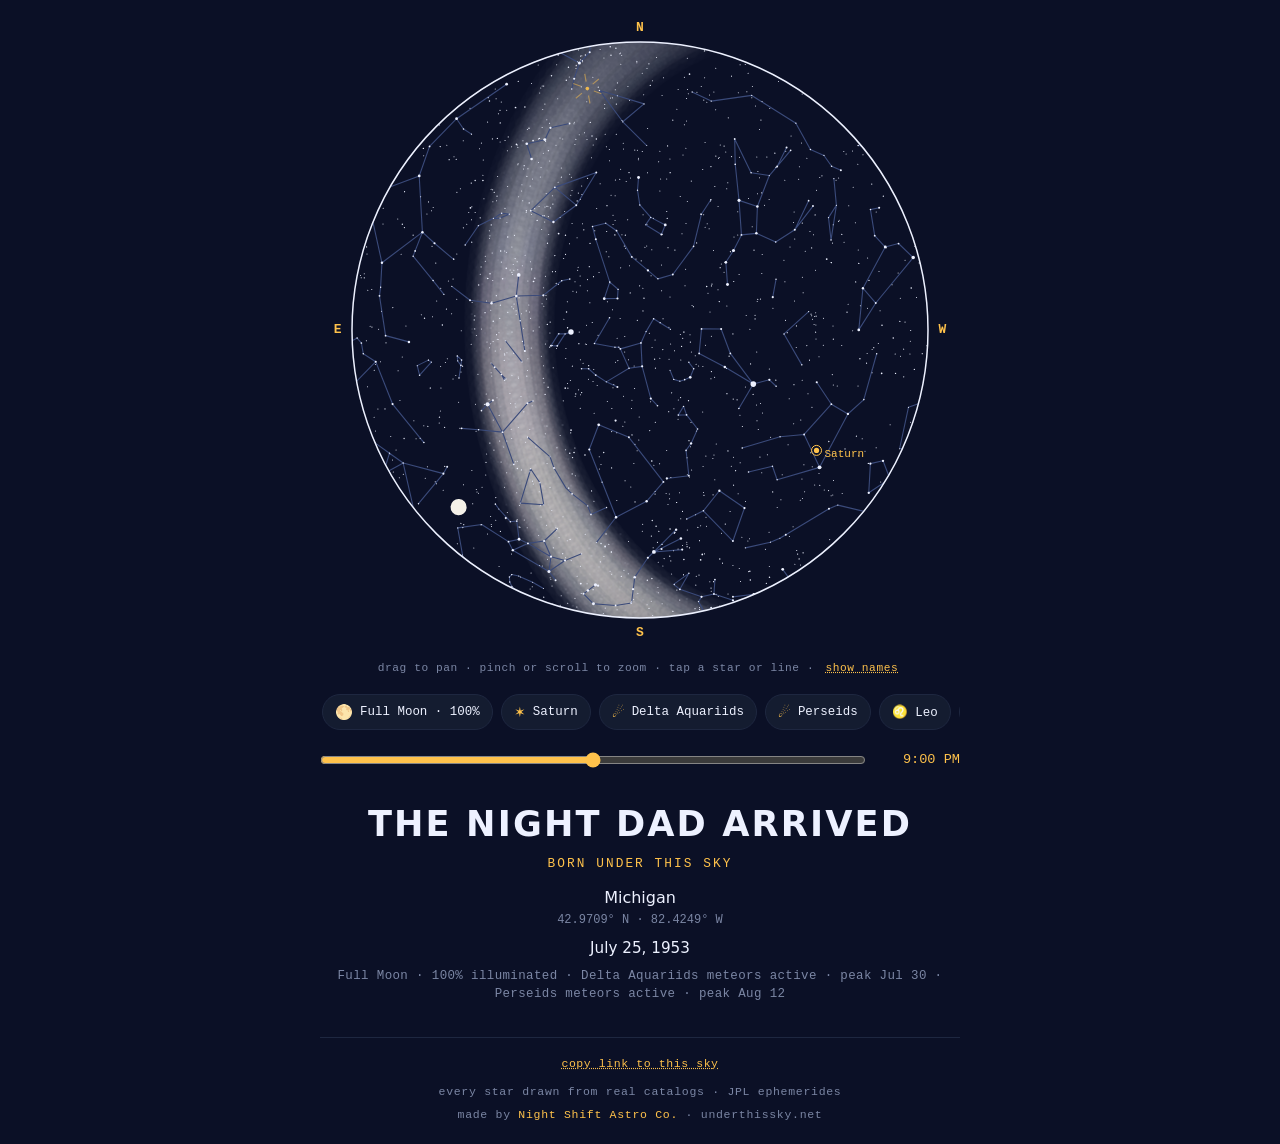
==== commit 5890a488: "Viewer 2.0: luminous milky way, meteor radiants, story-strip chips (moon/planets/showers/zodiac/chin" ====
--- a/s/obkqxfbf/index.html
+++ b/s/obkqxfbf/index.html
@@ -14,7 +14,10 @@
     <canvas id="sky" aria-label="Interactive star chart"></canvas>
     <div id="tip" role="status"></div>
   </div>
-  <div class="hint">drag to pan &middot; pinch or scroll to zoom &middot; tap a star or line</div>
+  <div class="hint">drag to pan &middot; pinch or scroll to zoom &middot; tap a star or line
+    &middot; <button id="labelsbtn" class="linkbtn" type="button">show names</button></div>
+  <div id="strip" class="strip" aria-label="That night's sky"></div>
+  <div id="stripnote" class="stripnote" role="status"></div>
   <div class="timerow">
     <input id="time" type="range" min="-360" max="360" step="5" value="0"
            aria-label="Time of night">
@@ -30,13 +33,14 @@
   </div>
 </main>
 <footer>
-  <div>every star drawn from real catalogs &middot; JPL ephemerides</div>
+  <div class="share"><button id="copybtn" class="linkbtn" type="button">copy link to this sky</button></div>
+  <div style="margin-top:8px">every star drawn from real catalogs &middot; JPL ephemerides</div>
   <div class="brand" style="margin-top:6px">made by
     <a href="https://nightshiftastroco.etsy.com" rel="noopener">Night Shift Astro Co.</a>
     &middot; <a href="https://underthissky.net" style="color:inherit">underthissky.net</a>
   </div>
 </footer>
-<script>window.SKY = {"meta":{"title":"THE NIGHT DAD ARRIVED","subtitle":"Born under this sky","place":"Michigan","lat":42.9709,"lon":-82.4249,"tz":"America/Detroit","theme":"classic","date_label":"July 25, 1953","t0_epoch_ms":-518652000000,"utc_offset_min":-300,"events":["Full Moon \u00b7 100% illuminated","Delta Aquariids meteors active \u00b7 peak Jul 30","Perseids meteors active \u00b7 peak Aug 12"]},"window":{"start_min":-360,"step_min":30,"samples":[{"lst":10.72358,"moon":[19.7753,-22.63,0.994,1],"sun":[8.3663,19.446],"planets":[[8.2384,14.775],[5.3139,20.725],[8.026,21.566],[5.1303,22.307],[13.4192,-6.314]]},{"lst":11.22495,"moon":[19.8005,-22.577,0.994,1],"sun":[8.3676,19.441],"planets":[[8.2374,14.779],[5.3155,20.728],[8.027,21.563],[5.1306,22.308],[13.4193,-6.315]]},{"lst":11.72632,"moon":[19.825,-22.527,0.995,1],"sun":[8.369,19.437],"planets":[[8.2364,14.783],[5.3171,20.73],[8.0279,21.561],[5.1309,22.308],[13.4193,-6.315]]},{"lst":12.22769,"moon":[19.8488,-22.478,0.995,1],"sun":[8.3703,19.432],"planets":[[8.2354,14.786],[5.3188,20.733],[8.0288,21.558],[5.1312,22.309],[13.4194,-6.316]]},{"lst":12.72906,"moon":[19.8718,-22.43,0.996,1],"sun":[8.3717,19.427],"planets":[[8.2345,14.79],[5.3204,20.735],[8.0298,21.555],[5.1315,22.309],[13.4195,-6.316]]},{"lst":13.23043,"moon":[19.8941,-22.383,0.996,1],"sun":[8.373,19.423],"planets":[[8.2335,14.793],[5.322,20.738],[8.0307,21.553],[5.1318,22.309],[13.4195,-6.317]]},{"lst":13.7318,"moon":[19.9155,-22.335,0.996,1],"sun":[8.3744,19.418],"planets":[[8.2325,14.797],[5.3237,20.74],[8.0317,21.55],[5.1321,22.31],[13.4196,-6.317]]},{"lst":14.23317,"moon":[19.936,-22.288,0.996,1],"sun":[8.3758,19.413],"planets":[[8.2315,14.8],[5.3253,20.743],[8.0326,21.547],[5.1324,22.31],[13.4196,-6.318]]},{"lst":14.73453,"moon":[19.9557,-22.239,0.997,1],"sun":[8.3771,19.409],"planets":[[8.2306,14.804],[5.3269,20.745],[8.0336,21.545],[5.1327,22.31],[13.4197,-6.318]]},{"lst":15.2359,"moon":[19.9746,-22.188,0.997,1],"sun":[8.3785,19.404],"planets":[[8.2296,14.807],[5.3286,20.748],[8.0345,21.542],[5.133,22.311],[13.4198,-6.318]]},{"lst":15.73727,"moon":[19.9927,-22.135,0.997,1],"sun":[8.3799,19.399],"planets":[[8.2286,14.811],[5.3302,20.75],[8.0355,21.539],[5.1333,22.311],[13.4198,-6.319]]},{"lst":16.23864,"moon":[20.0101,-22.08,0.997,1],"sun":[8.3813,19.395],"planets":[[8.2277,14.815],[5.3319,20.753],[8.0364,21.537],[5.1336,22.311],[13.4199,-6.319]]},{"lst":16.74001,"moon":[20.0267,-22.022,0.998,1],"sun":[8.3826,19.39],"planets":[[8.2267,14.818],[5.3335,20.755],[8.0374,21.534],[5.1339,22.312],[13.42,-6.32]]},{"lst":17.24138,"moon":[20.0426,-21.959,0.998,1],"sun":[8.384,19.385],"planets":[[8.2258,14.822],[5.3352,20.758],[8.0383,21.531],[5.1341,22.312],[13.42,-6.32]]},{"lst":17.74275,"moon":[20.058,-21.893,0.998,1],"sun":[8.3854,19.38],"planets":[[8.2248,14.826],[5.3368,20.76],[8.0393,21.529],[5.1344,22.313],[13.4201,-6.321]]},{"lst":18.24412,"moon":[20.0729,-21.823,0.998,1],"sun":[8.3868,19.376],"planets":[[8.2239,14.829],[5.3385,20.763],[8.0403,21.526],[5.1347,22.313],[13.4201,-6.321]]},{"lst":18.74549,"moon":[20.0874,-21.748,0.998,1],"sun":[8.3882,19.371],"planets":[[8.2229,14.833],[5.3401,20.765],[8.0412,21.523],[5.135,22.313],[13.4202,-6.322]]},{"lst":19.24686,"moon":[20.1016,-21.668,0.998,1],"sun":[8.3895,19.366],"planets":[[8.222,14.837],[5.3417,20.768],[8.0422,21.521],[5.1353,22.314],[13.4203,-6.322]]},{"lst":19.74822,"moon":[20.1156,-21.583,0.998,1],"sun":[8.3909,19.362],"planets":[[8.2211,14.84],[5.3434,20.77],[8.0431,21.518],[5.1356,22.314],[13.4203,-6.323]]},{"lst":20.24959,"moon":[20.1295,-21.493,0.999,1],"sun":[8.3923,19.357],"planets":[[8.2201,14.844],[5.345,20.773],[8.0441,21.515],[5.1359,22.314],[13.4204,-6.323]]},{"lst":20.75096,"moon":[20.1435,-21.399,0.999,1],"sun":[8.3937,19.353],"planets":[[8.2192,14.848],[5.3467,20.775],[8.045,21.513],[5.1362,22.315],[13.4205,-6.324]]},{"lst":21.25233,"moon":[20.1576,-21.299,0.999,1],"sun":[8.3951,19.348],"planets":[[8.2183,14.852],[5.3483,20.778],[8.046,21.51],[5.1365,22.315],[13.4205,-6.324]]},{"lst":21.7537,"moon":[20.1719,-21.195,0.999,1],"sun":[8.3965,19.343],"planets":[[8.2173,14.856],[5.35,20.781],[8.0469,21.507],[5.1368,22.316],[13.4206,-6.325]]},{"lst":22.25507,"moon":[20.1866,-21.086,0.999,1],"sun":[8.3978,19.339],"planets":[[8.2164,14.859],[5.3516,20.783],[8.0479,21.505],[5.1371,22.316],[13.4207,-6.325]]},{"lst":22.75644,"moon":[20.2017,-20.974,0.999,1],"sun":[8.3992,19.334],"planets":[[8.2155,14.863],[5.3532,20.786],[8.0488,21.502],[5.1374,22.316],[13.4207,-6.326]]}],"planet_names":["Mercury","Venus","Mars","Jupiter","Saturn"]},"stars":[[0.0223,-50.337,5.5],[0.0266,-77.066,4.8],[0.0269,61.223,5.6],[0.0304,-3.028,5.1],[0.0327,-6.014,4.4],[0.0389,-29.72,5.0],[0.0623,-17.336,4.5],[0.075,-10.51,5.0],[0.0781,-71.437,5.6],[0.0889,-5.708,4.6],[0.095,13.396,5.5],[0.1074,64.196,5.6],[0.1398,29.09,2.1],[0.1507,18.212,5.6],[0.1529,59.15,2.3],[0.1559,-27.988,5.4],[0.1568,-45.747,3.9],[0.1673,11.146,5.5],[0.1673,-82.224,5.3],[0.172,46.072,5.0],[0.1877,-15.468,4.9],[0.1929,-27.8,5.4],[0.1956,-35.133,5.2],[0.2028,-17.938,5.3],[0.2206,15.184,2.8],[0.241,-7.781,5.1],[0.2434,20.207,4.8],[0.244,-18.933,4.4],[0.2849,38.682,4.6],[0.3055,36.785,4.5],[0.3238,-8.824,3.6],[0.3341,-64.875,4.2],[0.3433,8.19,5.4],[0.3442,-69.625,5.5],[0.352,37.969,5.2],[0.3587,-28.981,5.2],[0.4043,52.02,5.6],[0.4132,61.831,5.4],[0.4279,-77.254,2.8],[0.4367,-43.68,3.9],[0.4381,-42.306,2.4],[0.4655,-33.007,4.9],[0.4675,17.893,5.0],[0.4705,44.394,5.2],[0.474,-39.915,5.4],[0.502,29.752,5.2],[0.5063,-23.788,5.2],[0.5236,-48.804,4.8],[0.5257,-62.958,4.4],[0.5259,-62.966,4.5],[0.5281,52.84,5.6],[0.5295,54.522,4.7],[0.5432,20.294,5.4],[0.5455,-63.032,5.1],[0.55,62.932,4.2],[0.5614,-29.558,5.5],[0.5744,-52.373,5.6],[0.5875,-3.593,5.2],[0.5948,-48.001,5.5],[0.6023,54.168,5.1],[0.6129,44.489,5.1],[0.6147,33.719,4.3],[0.6162,53.897,3.7],[0.6224,-24.767,5.6],[0.6226,35.4,5.5],[0.6426,29.312,4.3],[0.6527,49.355,5.5],[0.6555,30.861,3.3],[0.6654,21.438,5.4],[0.6751,56.537,2.2],[0.6853,39.459,5.3],[0.6888,-46.085,4.6],[0.7011,50.513,4.8],[0.7079,-65.468,5.4],[0.7226,-57.463,4.4],[0.7245,47.025,5.0],[0.7265,-17.987,2.0],[0.7365,-10.61,4.8],[0.7454,48.284,4.5],[0.7457,-22.006,5.2],[0.7548,55.221,5.4],[0.7699,-22.522,5.5],[0.7758,15.476,5.4],[0.7837,11.974,5.5],[0.789,24.267,4.1],[0.7961,74.848,5.4],[0.8003,-21.722,5.6],[0.8048,7.3,5.9],[0.8098,-74.923,5.1],[0.8114,7.585,4.4],[0.8139,50.968,4.9],[0.8163,16.941,5.1],[0.8183,57.815,3.5],[0.8238,-13.561,5.6],[0.8302,41.079,4.5],[0.8314,27.71,5.5],[0.8354,-10.644,5.2],[0.8448,-50.987,5.2],[0.8454,64.248,5.3],[0.878,-24.006,5.5],[0.8835,-1.144,4.8],[0.8845,61.124,4.8],[0.9147,83.707,5.6],[0.9161,23.628,5.5],[0.9167,58.973,4.8],[0.9168,-69.527,5.5],[0.9337,-11.267,5.3],[0.9444,59.181,4.6],[0.9451,60.717,2.1],[0.9459,38.499,3.9],[0.9464,60.363,5.6],[0.9534,23.418,4.4],[0.9639,28.992,5.4],[0.9768,-29.357,4.3],[1.0217,-38.917,5.6],[1.0407,-31.552,5.5],[1.047,31.804,5.5],[1.047,-46.397,5.4],[1.0491,7.89,4.3],[1.0507,-4.837,5.4],[1.0947,21.473,5.3],[1.0949,21.465,5.5],[1.1014,-46.718,3.3],[1.1014,-9.839,5.6],[1.1218,-61.775,5.4],[1.13,-41.487,5.2],[1.1325,20.739,5.6],[1.1336,43.942,5.0],[1.1375,54.92,5.2],[1.1395,5.65,5.5],[1.1397,-55.246,3.9],[1.1432,-10.182,3.5],[1.1456,86.257,4.2],[1.1584,47.242,4.3],[1.1622,35.621,2.1],[1.1637,19.658,5.6],[1.1776,68.779,5.3],[1.185,55.15,4.3],[1.1852,31.425,5.2],[1.1904,64.203,5.6],[1.1909,21.035,4.7],[1.1943,30.09,4.5],[1.1948,65.019,5.6],[1.2046,79.674,5.6],[1.2289,7.575,5.2],[1.2292,24.584,4.7],[1.24,-7.923,5.1],[1.253,-45.532,5.0],[1.2627,-68.876,4.2],[1.2767,-2.5,5.4],[1.2967,3.614,5.1],[1.3244,27.264,4.7],[1.3347,58.232,5.0],[1.352,28.738,5.2],[1.3723,45.529,4.9],[1.3946,37.715,5.6],[1.4004,-8.183,3.6],[1.4113,-41.493,5.4],[1.427,-14.599,4.9],[1.4302,60.235,2.7],[1.4322,68.13,4.7],[1.4376,19.172,5.3],[1.4449,19.24,5.5],[1.4477,-13.057,5.5],[1.4609,45.407,4.8],[1.4728,-43.318,3.4],[1.4934,-21.629,5.1],[1.5017,47.007,5.3],[1.5031,6.144,4.8],[1.5209,-49.073,3.9],[1.5247,15.346,3.6],[1.5489,-36.865,5.5],[1.5655,59.232,4.7],[1.5997,-15.4,5.4],[1.6133,41.405,4.1],[1.6183,12.142,5.5],[1.6286,-57.237,0.5],[1.6332,48.628,3.6],[1.6354,57.978,5.5],[1.6419,73.04,5.3],[1.6477,-21.275,5.6],[1.6558,44.386,5.0],[1.6763,40.577,5.0],[1.6905,5.488,4.5],[1.6964,42.613,5.0],[1.7024,-32.327,5.2],[1.7057,68.043,5.6],[1.7081,-53.741,5.5],[1.7083,20.269,5.2],[1.7121,-3.69,5.0],[1.7155,70.623,5.2],[1.7277,50.689,4.0],[1.7345,-15.937,3.5],[1.7566,9.158,4.3],[1.7608,-25.053,5.3],[1.7665,-5.733,5.4],[1.7683,-50.816,5.5],[1.7684,-53.522,5.0],[1.8264,-10.686,4.7],[1.8577,-10.335,3.7],[1.8665,55.147,5.5],[1.8847,29.579,3.4],[1.8882,40.73,5.4],[1.8922,19.294,3.9],[1.8926,3.188,4.6],[1.8941,-46.303,4.4],[1.9061,-42.497,5.1],[1.9066,63.67,3.4],[1.9107,20.808,2.6],[1.9156,-67.647,4.7],[1.9326,-51.609,3.7],[1.9333,68.685,5.0],[1.9445,-22.527,4.9],[1.9528,-47.385,4.8],[1.9558,17.818,5.1],[1.9655,23.596,4.8],[1.9795,-61.57,2.9],[1.9939,64.622,5.3],[1.9941,-42.031,5.6],[1.9962,-20.825,5.4],[2.0001,-21.078,4.0],[2.0075,-8.524,5.4],[2.0208,-30.002,5.3],[2.0284,-44.714,5.2],[2.0326,70.907,4.5],[2.0341,2.764,3.8],[2.0384,54.488,5.0],[2.0494,33.284,5.5],[2.0501,64.39,5.6],[2.0532,0.129,5.4],[2.0573,72.421,4.0],[2.065,42.33,2.1],[2.0748,-29.297,4.7],[2.0853,77.281,5.3],[2.0921,76.115,5.2],[2.1094,22.648,5.0],[2.1196,23.462,2.0],[2.1415,37.859,4.8],[2.157,25.94,5.0],[2.1591,34.987,3.0],[2.2062,30.303,4.9],[2.2134,21.211,5.2],[2.2151,-30.724,5.3],[2.2167,8.847,4.4],[2.2204,44.232,4.8],[2.2267,51.066,5.3],[2.2374,-67.841,5.6],[2.2619,25.043,5.6],[2.2656,33.359,5.2],[2.2752,-51.512,3.6],[2.2831,-6.422,5.5],[2.2842,34.224,4.8],[2.2886,33.847,4.0],[2.3004,1.758,5.6],[2.3021,19.901,5.6],[2.3158,28.643,5.3],[2.3213,47.38,5.3],[2.3224,-2.978,6.5],[2.3495,50.151,5.6],[2.3625,-68.659,4.1],[2.3657,0.396,5.3],[2.3671,-10.778,5.4],[2.3701,-0.885,5.4],[2.3726,55.846,5.2],[2.3757,-23.816,5.2],[2.4069,50.007,5.2],[2.4136,10.611,5.5],[2.415,-60.312,5.4],[2.4271,50.279,4.7],[2.4325,-12.29,4.9],[2.4498,-47.704,4.2],[2.4577,31.801,5.5],[2.4671,-33.811,5.1],[2.4693,8.46,4.3],[2.4694,29.669,5.3],[2.4844,67.402,4.5],[2.525,2.267,5.3],[2.5278,-79.109,5.3],[2.5297,89.264,2.0],[2.5348,-15.245,4.7],[2.535,36.147,5.2],[2.536,-1.035,5.4],[2.5641,-28.232,5.0],[2.5963,34.688,5.4],[2.5979,5.593,4.9],[2.6,-7.832,5.5],[2.6234,-52.543,5.3],[2.6339,72.818,5.2],[2.6469,21.961,5.5],[2.658,0.329,4.1],[2.6594,-11.872,4.8],[2.6598,-68.267,4.1],[2.6633,-42.892,4.7],[2.6777,-54.55,5.2],[2.6778,-39.855,4.1],[2.6781,27.061,5.3],[2.7041,40.194,4.9],[2.7093,-50.8,5.4],[2.7217,3.236,3.5],[2.7242,27.707,4.7],[2.7348,44.297,5.4],[2.7354,-13.859,4.2],[2.7366,49.228,4.1],[2.749,10.114,4.3],[2.7493,12.446,5.2],[2.7517,-18.573,4.5],[2.759,-67.617,4.8],[2.7985,29.247,4.5],[2.8171,-62.807,5.2],[2.8182,-32.406,4.5],[2.8215,17.464,5.3],[2.8317,-27.942,5.4],[2.8331,27.261,3.6],[2.8413,-75.067,4.8],[2.8431,38.319,4.2],[2.8446,-35.676,5.5],[2.8449,55.895,3.8],[2.8506,-21.004,4.8],[2.8582,15.082,5.5],[2.8586,35.06,4.6],[2.8952,38.337,5.3],[2.9043,52.762,3.9],[2.9325,61.521,5.6],[2.9405,-8.898,3.9],[2.9406,18.023,5.6],[2.9437,-3.712,5.2],[2.9548,31.934,5.1],[2.9566,-23.862,5.4],[2.971,-40.305,2.9],[2.9784,-2.783,5.2],[2.9794,39.663,4.7],[2.9799,-64.071,5.0],[2.9844,35.183,4.9],[2.9869,21.34,4.6],[2.9948,-2.465,5.6],[2.9952,8.907,4.7],[2.9972,47.221,5.5],[3.0145,52.352,5.2],[3.0376,-71.902,5.5],[3.038,4.09,2.5],[3.0399,-23.624,4.1],[3.0451,-7.685,5.3],[3.0602,-59.738,5.1],[3.0713,-7.601,5.3],[3.0799,53.506,2.9],[3.0863,38.84,3.3],[3.0907,25.255,5.5],[3.0923,56.706,4.8],[3.1022,79.419,5.5],[3.1093,-6.089,5.2],[3.1361,40.956,2.1],[3.151,49.613,4.0],[3.1583,44.858,3.8],[3.1882,39.612,4.6],[3.1938,19.727,4.3],[3.199,74.394,4.8],[3.2012,-28.988,3.8],[3.2073,6.661,5.5],[3.2129,-1.196,5.1],[3.2484,21.044,4.9],[3.2639,-8.82,4.8],[3.266,-77.388,5.5],[3.2701,50.938,5.0],[3.2959,-62.575,5.5],[3.2965,44.025,5.5],[3.3033,-62.506,5.2],[3.3061,-22.511,4.9],[3.3105,50.222,5.2],[3.3122,34.223,4.8],[3.3188,50.095,5.0],[3.3227,3.37,4.8],[3.3253,-21.758,3.7],[3.3319,-43.07,4.3],[3.3331,65.652,4.7],[3.3388,77.735,5.4],[3.339,29.048,4.5],[3.3538,21.147,5.3],[3.3567,-23.635,5.5],[3.3574,43.33,5.0],[3.37,27.608,5.5],[3.3792,20.742,5.1],[3.387,49.213,5.3],[3.4051,24.724,5.5],[3.4054,49.861,1.8],[3.4113,64.586,5.1],[3.4136,9.029,3.6],[3.4528,9.733,3.7],[3.4675,49.063,5.0],[3.4812,49.848,5.6],[3.4845,59.94,4.2],[3.4895,49.509,4.7],[3.4896,-62.938,4.7],[3.4933,-12.675,5.6],[3.4985,58.879,4.5],[3.5001,55.452,5.1],[3.5068,11.336,5.1],[3.5096,47.995,4.4],[3.5103,-5.075,4.7],[3.5145,12.937,4.1],[3.5357,48.023,5.5],[3.5406,46.057,5.3],[3.5488,-9.458,3.7],[3.5631,-21.633,4.3],[3.5994,-11.194,5.6],[3.6048,-17.467,5.2],[3.6082,48.193,4.3],[3.6146,0.402,4.3],[3.6182,-40.275,4.6],[3.6642,3.057,5.5],[3.6773,-5.211,5.5],[3.6855,37.58,5.5],[3.7026,63.217,5.1],[3.7041,-31.938,5.0],[3.7063,33.965,5.0],[3.7139,-37.314,4.6],[3.7154,47.788,3.0],[3.7208,-9.763,3.5],[3.7261,-10.486,5.6],[3.7366,-64.807,3.8],[3.7386,32.288,3.8],[3.7418,-1.163,5.2],[3.7421,36.46,5.6],[3.7467,24.289,5.5],[3.7479,24.113,3.7],[3.749,-0.297,5.6],[3.7532,42.579,3.8],[3.7535,24.467,4.3],[3.7612,6.05,5.3],[3.7638,24.368,3.9],[3.7673,63.345,4.8],[3.769,-12.102,4.4],[3.7721,23.948,4.1],[3.7808,-23.25,4.2],[3.7873,-74.239,3.3],[3.7914,24.105,2.9],[3.7943,-23.875,5.2],[3.7989,-30.168,5.5],[3.8045,11.143,5.1],[3.8058,23.421,5.4],[3.81,-37.62,4.3],[3.8194,24.053,3.6],[3.8198,24.137,5.0],[3.8205,70.871,5.4],[3.8242,-36.2,4.2],[3.8254,65.526,4.4],[3.8257,33.091,5.1],[3.8386,25.579,5.2],[3.8393,71.332,4.6],[3.8782,-5.361,5.5],[3.8942,-34.732,5.1],[3.8952,-24.612,4.6],[3.9022,31.884,2.8],[3.9049,-2.955,4.5],[3.9328,47.871,5.4],[3.9413,35.081,5.5],[3.9435,50.695,5.3],[3.9523,61.109,5.0],[3.9571,63.072,5.0],[3.9642,40.01,2.9],[3.9672,-13.509,3.0],[3.9791,-61.4,4.6],[3.9827,35.791,4.0],[3.9987,-24.016,4.6],[4.0113,12.49,3.4],[4.0149,-62.159,4.5],[4.0217,-61.079,5.0],[4.0256,-1.55,5.3],[4.0435,-0.269,5.4],[4.0526,5.989,3.9],[4.0624,5.436,5.3],[4.0657,8.197,5.5],[4.0694,2.827,5.4],[4.0727,24.106,5.5],[4.0742,59.156,5.0],[4.0783,22.082,4.4],[4.0937,-27.652,5.6],[4.1097,50.351,4.2],[4.1101,27.6,5.2],[4.1168,29.001,5.2],[4.1435,38.04,5.5],[4.1444,47.713,4.0],[4.1528,19.609,5.5],[4.155,-16.386,5.5],[4.1674,80.699,5.1],[4.1729,-6.924,5.4],[4.1805,26.481,5.4],[4.1807,-41.994,4.9],[4.1978,-6.838,4.0],[4.2259,7.716,5.3],[4.2323,9.264,4.8],[4.2334,-42.294,3.9],[4.2399,-10.256,4.9],[4.2404,-62.474,3.3],[4.2434,10.011,5.2],[4.2468,-62.192,5.5],[4.2481,40.484,4.7],[4.2483,48.409,4.1],[4.2545,-7.653,4.4],[4.2589,8.892,4.3],[4.2671,-51.487,4.3],[4.2747,-59.302,4.4],[4.2786,53.612,5.2],[4.2877,20.579,4.9],[4.2982,-33.798,3.5],[4.3041,50.296,4.6],[4.3203,50.049,5.5],[4.3213,-44.268,5.3],[4.3239,21.142,5.5],[4.3269,21.773,5.3],[4.3299,15.628,3.6],[4.3327,14.035,5.6],[4.3365,50.921,5.5],[4.3392,27.351,5.0],[4.3402,34.567,4.9],[4.3434,15.095,5.3],[4.3442,-20.64,5.4],[4.3445,65.14,5.3],[4.3592,46.499,4.8],[4.3632,60.736,5.4],[4.3648,-63.386,5.2],[4.3764,25.629,5.4],[4.3822,17.543,3.8],[4.3947,-3.745,5.2],[4.3977,9.461,5.1],[4.4006,-34.017,4.0],[4.4016,17.444,4.8],[4.4228,22.294,4.2],[4.4236,22.2,5.3],[4.4248,17.928,4.3],[4.4351,31.439,5.3],[4.4385,22.814,4.3],[4.4391,15.618,4.5],[4.4434,14.714,4.7],[4.4508,80.824,5.4],[4.4548,22.996,5.5],[4.4704,83.808,5.5],[4.474,16.36,5.0],[4.4756,1.381,5.5],[4.4762,15.962,3.8],[4.4769,19.18,3.5],[4.4777,15.871,3.4],[4.4806,13.048,5.0],[4.5002,83.34,5.5],[4.5024,15.638,5.6],[4.5093,16.194,4.8],[4.5104,13.724,5.4],[4.5108,15.692,5.5],[4.5139,-44.954,5.1],[4.5313,-0.044,4.9],[4.5585,-29.766,4.5],[4.5641,14.844,4.7],[4.5666,-55.045,3.3],[4.5699,-8.231,5.2],[4.5699,-8.97,5.2],[4.5925,-30.562,3.8],[4.5942,10.161,4.2],[4.5987,16.509,0.9],[4.6053,-3.352,3.9],[4.6115,41.265,4.2],[4.6127,-62.077,5.6],[4.6205,0.998,5.3],[4.6267,-2.474,5.2],[4.636,12.511,4.3],[4.6363,-14.304,3.9],[4.6482,-12.123,5.0],[4.6517,7.871,5.4],[4.6526,15.8,5.1],[4.6546,15.918,4.7],[4.6555,-14.359,5.5],[4.6652,53.08,5.1],[4.6661,53.473,5.4],[4.6676,12.198,5.5],[4.6686,-24.482,5.6],[4.674,-19.671,4.3],[4.676,-41.864,4.4],[4.701,-37.144,5.0],[4.7041,22.957,4.3],[4.7129,-50.481,5.3],[4.7151,43.365,5.3],[4.7178,-70.931,5.5],[4.7355,-18.667,5.5],[4.7392,-59.733,5.3],[4.7405,11.146,5.4],[4.7584,-3.255,4.0],[4.7671,11.706,5.3],[4.7934,-16.934,5.5],[4.8001,56.757,5.3],[4.8202,31.437,5.6],[4.8307,6.961,3.2],[4.8318,37.488,4.9],[4.8366,-16.217,5.0],[4.8435,8.9,4.3],[4.8487,-53.462,5.6],[4.8534,5.605,3.7],[4.8562,18.84,5.1],[4.8681,63.505,5.5],[4.8755,14.251,4.7],[4.8772,36.703,4.8],[4.8816,-5.453,4.4],[4.8897,2.508,5.3],[4.9008,66.343,4.3],[4.9042,2.441,3.7],[4.913,11.426,5.2],[4.9133,7.779,5.3],[4.9149,10.151,4.6],[4.9175,55.259,5.5],[4.9198,-74.937,5.5],[4.9395,13.514,4.1],[4.9401,-5.171,5.5],[4.9499,33.166,2.7],[4.9548,53.752,4.4],[4.9562,17.154,5.5],[4.9758,1.714,4.5],[4.9876,37.89,4.9],[4.9973,-10.263,5.4],[4.9988,-12.537,4.8],[5.0058,81.194,5.1],[5.0238,-20.052,4.9],[5.024,-7.174,4.8],[5.0328,43.823,3.0],[5.0361,-26.275,5.0],[5.0413,41.076,3.7],[5.0453,-71.314,5.3],[5.0469,-49.151,5.4],[5.0516,21.59,4.6],[5.057,60.442,4.0],[5.0734,-35.483,4.5],[5.0762,15.404,4.7],[5.0828,-49.578,5.0],[5.091,-22.371,3.2],[5.0919,-57.473,4.7],[5.1023,58.972,5.2],[5.1086,41.234,3.2],[5.1113,51.598,5.0],[5.1127,-4.655,5.1],[5.1242,18.645,4.9],[5.1261,-63.4,5.2],[5.1301,20.418,5.3],[5.1308,-5.086,2.8],[5.1314,8.498,5.3],[5.1352,24.265,5.5],[5.1455,-4.456,5.1],[5.1524,-8.754,4.2],[5.1555,9.83,5.4],[5.1617,15.597,4.8],[5.1897,-11.849,5.6],[5.1949,16.046,5.2],[5.205,-11.869,4.5],[5.2062,73.947,5.4],[5.2155,-16.205,3.3],[5.2205,-12.941,4.4],[5.2215,2.861,4.5],[5.2238,38.484,4.8],[5.2293,-67.185,4.8],[5.2423,-8.202,0.2],[5.2456,5.156,5.5],[5.2568,-26.944,5.1],[5.2568,32.688,5.0],[5.2678,11.341,5.5],[5.2782,45.998,0.1],[5.2914,-34.895,4.8],[5.2934,-6.844,3.6],[5.2945,-13.52,5.5],[5.3029,33.372,4.5],[5.3044,42.792,5.5],[5.3167,33.748,5.4],[5.319,40.099,4.7],[5.3198,2.596,5.3],[5.3213,22.096,5.0],[5.3228,-50.606,5.4],[5.3263,-13.177,4.3],[5.3331,-12.316,5.3],[5.3336,33.958,5.0],[5.3374,41.086,5.5],[5.3408,-21.24,4.7],[5.3627,-0.382,4.7],[5.3628,-24.773,5.1],[5.3634,41.805,5.2],[5.376,79.231,5.1],[5.3806,3.544,5.0],[5.3806,41.029,5.5],[5.3911,57.544,5.2],[5.3917,-13.927,5.2],[5.3991,-7.808,4.1],[5.4071,17.384,5.0],[5.4079,-2.397,3.4],[5.408,-0.891,5.1],[5.4109,37.385,5.0],[5.4125,1.846,4.9],[5.4172,-10.329,5.6],[5.4189,6.35,1.6],[5.4382,28.607,1.6],[5.4387,-58.913,5.1],[5.4473,3.096,4.6],[5.4528,17.962,5.4],[5.4606,21.937,4.9],[5.4608,34.476,5.1],[5.4627,15.874,5.5],[5.4708,-20.759,2.8],[5.4709,-37.231,5.6],[5.4879,25.15,5.5],[5.4955,-1.092,4.7],[5.5026,-47.078,5.5],[5.5028,63.067,5.4],[5.5131,5.948,4.2],[5.5188,-20.864,5.5],[5.5202,-35.471,3.9],[5.5207,3.292,5.5],[5.5313,-76.341,5.2],[5.5322,-7.302,4.6],[5.5334,-0.299,2.2],[5.5369,18.594,4.3],[5.5373,17.058,5.5],[5.5448,-1.592,5.3],[5.5455,32.192,4.7],[5.5455,-17.822,2.6],[5.5476,-38.513,5.5],[5.5499,-64.228,5.3],[5.5587,-1.156,5.4],[5.5604,-62.49,3.8],[5.5651,14.306,5.6],[5.5713,3.767,5.3],[5.5803,9.49,4.4],[5.5841,-6.002,4.8],[5.5856,9.934,3.4],[5.587,10.24,5.6],[5.5877,-5.387,5.0],[5.5879,-5.39,5.1],[5.5897,-5.416,5.0],[5.5898,-4.838,4.6],[5.5906,-5.91,2.8],[5.5909,24.04,5.4],[5.5943,-4.856,5.2],[5.6036,-1.202,1.7],[5.6151,9.291,4.1],[5.6177,17.04,5.5],[5.6274,21.143,3.0],[5.6291,-28.69,5.3],[5.6439,30.492,5.4],[5.6458,-2.6,3.8],[5.6481,-7.213,4.8],[5.6531,4.121,4.5],[5.6608,-34.074,2.6],[5.6623,25.897,5.2],[5.6638,-32.629,5.4],[5.6793,-1.943,1.7],[5.6808,-1.129,5.0],[5.6883,16.534,4.8],[5.7042,-34.668,5.3],[5.708,1.475,4.9],[5.7411,-22.448,3.6],[5.7462,-65.736,4.3],[5.765,49.826,5.5],[5.7666,-32.306,5.2],[5.7743,-46.597,5.3],[5.7826,-14.822,3.5],[5.7881,-51.067,3.9],[5.7906,17.729,5.5],[5.7953,13.9,5.3],[5.7959,-9.67,2.1],[5.8001,6.454,5.3],[5.8169,24.568,4.9],[5.8196,39.181,4.5],[5.8258,12.651,4.9],[5.8268,-14.484,5.5],[5.8305,-56.167,4.5],[5.8315,-66.901,5.1],[5.838,-79.361,5.5],[5.8414,14.306,5.5],[5.8481,-52.109,5.2],[5.8493,-35.768,3.1],[5.8495,27.968,5.6],[5.8507,37.306,4.7],[5.8554,-20.879,3.8],[5.8561,-7.518,5.4],[5.8582,39.148,4.0],[5.8729,14.172,5.6],[5.874,1.855,4.8],[5.8852,-33.801,4.9],[5.8888,27.612,4.6],[5.9017,-63.09,4.7],[5.9064,20.276,4.4],[5.9139,-52.635,5.3],[5.9141,55.707,5.0],[5.9146,-39.958,5.5],[5.9161,59.888,5.2],[5.9195,7.407,0.5],[5.925,-37.121,5.0],[5.9392,-31.382,5.5],[5.9401,-14.168,3.7],[5.9589,-35.283,4.4],[5.9666,25.954,4.8],[5.9804,0.553,5.2],[5.9845,-9.558,5.0],[5.9858,-42.815,4.0],[5.9921,54.285,3.7],[5.9921,44.947,1.9],[5.9954,37.213,2.6],[5.9989,45.937,4.3],[6.0009,-3.074,4.5],[6.0212,-33.912,5.5],[6.0307,-10.598,4.9],[6.0397,9.647,4.1],[6.0543,-26.285,5.0],[6.0576,19.691,5.1],[6.0653,20.138,4.6],[6.0687,23.263,4.2],[6.0704,-6.709,5.2],[6.0831,-16.484,4.9],[6.1026,-14.935,4.7],[6.1089,-23.111,5.5],[6.1097,38.483,5.3],[6.1108,-4.194,5.4],[6.1176,-62.155,5.0],[6.1255,-37.253,5.0],[6.1262,14.768,4.4],[6.1282,-19.166,5.3],[6.1314,-42.154,5.5],[6.1456,-68.843,5.1],[6.1494,-22.427,5.5],[6.1596,-14.585,5.6],[6.1664,58.936,5.3],[6.1696,-40.354,5.5],[6.1706,-74.753,5.1],[6.1716,-54.969,4.7],[6.1875,-65.589,5.0],[6.1977,-6.55,5.1],[6.199,14.209,4.5],[6.2009,16.13,5.0],[6.2142,65.718,5.4],[6.2475,19.156,5.2],[6.2476,-6.275,4.0],[6.248,22.507,3.3],[6.2563,29.498,4.3],[6.257,16.143,5.3],[6.2613,59.999,5.4],[6.2625,-13.718,5.0],[6.2625,12.551,5.4],[6.2741,12.272,5.0],[6.2759,-35.141,4.4],[6.2837,-37.737,5.5],[6.2852,9.942,5.4],[6.2949,-16.816,5.2],[6.2986,61.515,5.0],[6.3038,-19.967,5.5],[6.3141,-9.39,5.4],[6.3141,69.32,4.8],[6.3271,59.011,4.4],[6.3286,-7.823,5.3],[6.3332,-2.944,4.9],[6.3386,-30.063,3.0],[6.3434,-34.144,5.5],[6.3569,-11.773,5.5],[6.3628,53.452,5.3],[6.3686,-33.436,3.9],[6.3773,-69.984,5.6],[6.3783,-17.956,2.0],[6.3822,-56.37,5.6],[6.3827,22.514,2.9],[6.3961,4.593,4.4],[6.3992,-52.696,-0.6],[6.4029,-11.53,5.2],[6.415,49.288,4.9],[6.4246,-69.69,5.4],[6.4405,56.285,5.5],[6.4469,58.417,5.2],[6.4538,0.299,5.2],[6.4543,-0.276,5.5],[6.4557,2.908,5.5],[6.466,-4.762,5.1],[6.4695,-32.58,4.5],[6.4803,-7.033,3.8],[6.4827,20.212,4.1],[6.4913,-56.853,5.2],[6.497,-50.239,5.3],[6.5217,-51.826,5.6],[6.5231,-12.392,5.2],[6.5301,11.544,5.2],[6.5306,-8.158,5.4],[6.5309,-23.418,4.3],[6.5393,-37.697,5.2],[6.5398,-5.869,5.6],[6.5484,7.333,4.5],[6.56,14.155,5.6],[6.5605,-1.22,5.1],[6.5637,-36.232,5.4],[6.5829,-52.976,4.3],[6.5843,-22.965,4.5],[6.5867,28.022,5.3],[6.5901,-36.78,5.6],[6.6091,38.446,5.4],[6.6098,-5.211,5.5],[6.6114,-19.256,4.0],[6.6285,16.399,1.9],[6.6294,-43.196,3.2],[6.6299,-32.34,5.2],[6.6315,-18.237,4.4],[6.6438,-48.22,5.0],[6.647,39.903,5.3],[6.6546,-14.146,4.8],[6.6555,42.489,4.8],[6.683,9.896,4.7],[6.699,-9.168,5.2],[6.7068,17.645,5.2],[6.7181,44.524,5.0],[6.7322,25.131,3.1],[6.7331,13.228,4.5],[6.7412,-31.071,5.2],[6.746,28.971,5.4],[6.7525,-16.716,-1.4],[6.7548,12.896,3.4],[6.7665,-14.796,5.3],[6.7706,59.442,4.9],[6.7707,79.565,5.4],[6.779,43.577,5.2],[6.7804,57.169,5.3],[6.7809,-14.426,5.3],[6.7813,-51.266,5.4],[6.7885,-55.54,5.6],[6.7888,8.037,4.8],[6.7893,-37.93,5.3],[6.7937,-8.999,5.1],[6.7943,48.789,5.2],[6.7977,2.412,4.5],[6.8032,-61.941,3.2],[6.8034,55.704,5.5],[6.816,-15.145,5.4],[6.8307,-32.508,3.5],[6.8309,-53.622,4.4],[6.8318,-46.615,5.1],[6.8323,-50.615,2.9],[6.8461,41.781,5.0],[6.8479,-34.367,5.0],[6.8492,67.572,5.1],[6.8575,-70.963,5.4],[6.8592,21.761,5.3],[6.8798,33.961,3.6],[6.8847,59.449,5.3],[6.8925,-20.224,4.8],[6.8951,68.888,5.1],[6.9022,-24.184,3.9],[6.9032,-12.039,4.1],[6.9069,-1.127,5.4],[6.9107,13.178,4.7],[6.9271,-20.136,4.7],[6.9297,-22.941,5.3],[6.9352,-14.043,5.0],[6.9356,-17.054,4.4],[6.9378,-48.721,4.9],[6.9429,-79.42,5.5],[6.9546,58.423,4.3],[6.9594,-24.631,5.5],[6.9603,45.094,4.9],[6.9736,-34.112,5.1],[6.9766,-25.414,5.6],[6.9771,-28.972,1.5],[6.9974,-67.916,5.2],[7.0011,76.977,4.5],[7.0143,-51.403,5.1],[7.0287,-27.935,3.5],[7.0323,-5.722,5.2],[7.0402,24.215,5.2],[7.0485,-4.239,5.0],[7.0504,-23.833,3.0],[7.0542,-59.178,5.5],[7.0606,10.952,5.1],[7.0626,-15.633,4.1],[7.0649,-49.584,4.9],[7.0659,-43.608,5.6],[7.0674,-42.337,5.2],[7.0685,20.57,4.0],[7.0718,-56.75,5.1],[7.1032,34.474,5.5],[7.1113,-11.294,5.4],[7.1395,15.931,5.5],[7.1399,-26.393,1.8],[7.1458,-70.499,3.8],[7.1475,-39.656,4.8],[7.1705,-4.237,4.9],[7.172,-27.492,5.5],[7.1799,-48.932,5.1],[7.1857,30.245,4.4],[7.1899,-0.302,5.4],[7.1943,39.321,4.9],[7.1977,-0.493,4.2],[7.2044,-40.499,5.3],[7.2093,-46.759,4.5],[7.2204,-45.183,4.9],[7.2229,16.159,5.1],[7.2232,51.429,5.5],[7.2256,-44.64,4.4],[7.2376,-26.353,4.4],[7.2389,3.111,5.4],[7.2439,-48.272,4.8],[7.2468,-26.773,4.0],[7.2475,-27.038,5.6],[7.2559,-30.686,5.4],[7.2639,47.24,5.5],[7.2653,59.637,5.2],[7.2707,-15.586,5.5],[7.2764,-27.881,4.7],[7.2769,-23.316,4.8],[7.2804,-36.593,5.0],[7.2805,-67.957,4.0],[7.2857,-37.097,2.7],[7.3015,16.54,3.6],[7.3051,-36.734,4.7],[7.3089,49.465,5.0],[7.3093,-39.21,5.2],[7.3106,-36.743,5.1],[7.3112,-24.559,4.9],[7.3118,-24.954,4.4],[7.3142,-26.586,5.3],[7.3354,21.982,3.5],[7.3393,-52.312,5.5],[7.3441,-52.086,5.4],[7.3495,-14.36,5.6],[7.3658,20.444,5.1],[7.3674,36.761,5.1],[7.3704,-19.017,4.9],[7.3835,-31.924,5.4],[7.3913,25.051,5.0],[7.3914,-27.834,5.4],[7.3922,-32.202,5.4],[7.4016,-29.303,2.5],[7.4024,40.672,5.2],[7.4112,-16.201,5.2],[7.4122,-31.809,5.3],[7.4162,11.67,5.4],[7.4273,-79.094,5.5],[7.4275,9.276,5.0],[7.4288,27.798,3.8],[7.4394,-51.018,5.1],[7.4452,49.212,4.6],[7.4522,-17.865,5.6],[7.4525,8.289,2.9],[7.4623,21.445,5.2],[7.4664,-29.156,5.5],[7.4672,6.942,5.2],[7.4694,8.926,4.3],[7.4849,-38.812,5.4],[7.4852,31.785,4.2],[7.4872,-43.301,3.2],[7.4885,-1.905,5.6],[7.489,28.118,5.1],[7.4966,12.007,4.5],[7.4969,27.916,5.0],[7.4976,-23.024,4.8],[7.4989,49.672,5.3],[7.5118,-30.962,4.7],[7.5179,82.411,4.9],[7.5301,17.086,5.5],[7.535,1.914,5.2],[7.5532,3.29,5.6],[7.5601,15.827,5.3],[7.5633,-14.524,4.8],[7.5642,-36.338,5.4],[7.5676,-22.296,4.4],[7.5718,-23.474,5.1],[7.5766,31.888,1.6],[7.5858,30.961,5.3],[7.5897,-28.369,4.7],[7.5944,-52.534,4.9],[7.5987,26.896,4.1],[7.6213,-4.111,5.1],[7.6228,-34.969,4.5],[7.6383,-25.365,4.7],[7.6425,35.049,5.6],[7.6472,-26.804,3.8],[7.6528,34.584,4.9],[7.655,5.225,0.4],[7.6576,-38.308,4.8],[7.6579,17.675,5.0],[7.6731,-15.264,5.0],[7.6753,87.02,5.0],[7.6868,48.132,5.6],[7.6875,-9.551,3.9],[7.6877,-38.534,5.4],[7.697,-72.606,3.9],[7.7009,14.209,5.5],[7.7159,-45.173,5.0],[7.7168,58.71,4.9],[7.72,-36.05,5.6],[7.7219,28.884,4.2],[7.7257,-28.411,4.6],[7.7283,-40.934,5.1],[7.7301,-28.955,3.9],[7.7345,50.434,5.3],[7.7353,25.784,5.3],[7.7408,24.398,3.6],[7.7542,-37.969,3.6],[7.7553,28.026,1.2],[7.7597,-34.172,5.4],[7.7658,-14.564,5.0],[7.7673,-6.773,5.5],[7.7687,18.51,4.9],[7.7712,10.768,5.2],[7.7776,37.517,5.2],[7.7903,-38.511,5.1],[7.7918,33.416,5.1],[7.7921,-46.608,5.2],[7.7991,-12.193,5.5],[7.8014,-25.937,4.4],[7.8056,-47.078,4.7],[7.8171,-24.912,5.3],[7.8185,-56.41,5.6],[7.8206,-46.373,4.1],[7.8216,-24.86,3.3],[7.8281,-17.228,5.2],[7.8363,-9.183,5.6],[7.8617,1.767,5.1],[7.8629,-13.898,5.2],[7.8703,-40.576,3.7],[7.871,-34.705,5.0],[7.8774,-38.863,4.5],[7.8843,-36.364,5.4],[7.8843,-49.613,4.6],[7.8884,-48.103,4.2],[7.8916,26.766,5.0],[7.9031,-35.877,5.5],[7.9119,47.565,5.5],[7.9277,19.884,5.4],[7.9463,-52.982,3.5],[7.9477,-22.88,4.2],[7.9494,-43.5,5.4],[7.9551,-44.11,5.1],[7.9611,-30.335,4.8],[7.9629,-60.303,5.6],[7.9644,-45.578,5.1],[7.9707,-49.245,4.5],[7.9724,2.225,5.3],[7.9849,-23.31,5.1],[7.9912,-39.297,5.2],[7.9938,-60.587,5.2],[7.9956,-3.68,4.9],[7.9978,-18.399,4.6],[8.0033,73.918,5.4],[8.0055,-63.567,4.8],[8.0131,17.309,5.6],[8.0204,-1.393,4.7],[8.0378,2.335,4.4],[8.0458,-41.31,5.5],[8.0586,27.794,4.9],[8.0597,-40.003,2.2],[8.0712,-32.675,5.2],[8.0798,79.48,5.4],[8.0844,-53.108,5.5],[8.0846,13.118,5.1],[8.1112,-45.266,5.0],[8.1217,-20.554,5.3],[8.1257,-24.304,2.8],[8.1294,21.582,5.3],[8.1322,-68.617,4.3],[8.141,51.507,4.8],[8.1432,-2.984,4.4],[8.1502,-61.302,4.7],[8.1505,-19.245,4.4],[8.1589,-47.337,1.8],[8.16,-44.123,5.2],[8.162,-47.937,5.2],[8.1777,-13.799,5.5],[8.1879,-12.927,4.7],[8.1893,-39.619,4.4],[8.1905,-42.987,4.7],[8.1925,-7.773,5.4],[8.2035,17.648,4.7],[8.2136,68.474,5.3],[8.2222,-15.788,5.0],[8.2249,-35.9,4.8],[8.2262,-50.196,5.5],[8.2267,-46.992,5.1],[8.2329,-36.322,5.1],[8.2341,-40.348,4.4],[8.2544,-62.916,5.2],[8.2753,9.186,3.5],[8.3048,-35.452,5.6],[8.3052,-65.613,5.1],[8.3087,-76.92,4.0],[8.3093,-36.659,4.4],[8.3256,75.757,5.5],[8.3303,-71.515,5.3],[8.3344,27.218,5.1],[8.3441,-77.484,4.3],[8.3558,-36.484,5.2],[8.3559,-20.079,5.6],[8.3564,-33.054,4.8],[8.3679,-73.4,5.3],[8.3752,-59.509,1.9],[8.3755,-48.49,4.8],[8.3806,43.188,4.2],[8.3968,53.22,5.5],[8.4177,-24.046,5.3],[8.4254,-51.727,5.2],[8.4277,-3.906,3.9],[8.429,-66.137,3.8],[8.4311,-42.153,5.5],[8.4319,7.565,5.1],[8.4409,-3.987,5.6],[8.441,27.894,5.6],[8.445,-12.535,5.5],[8.4455,12.655,5.6],[8.4547,-70.093,5.5],[8.4602,-53.088,5.1],[8.4847,-47.929,5.3],[8.491,-44.725,5.0],[8.5044,60.718,3.4],[8.5253,-19.577,5.4],[8.5266,18.094,5.3],[8.5451,20.441,5.3],[8.5767,65.145,5.5],[8.5788,-49.944,5.0],[8.5877,-58.225,5.3],[8.5888,-58.009,4.8],[8.6219,-62.853,5.5],[8.6274,-42.989,4.1],[8.6276,5.704,4.1],[8.6312,-26.255,5.2],[8.646,3.341,4.5],[8.6514,-70.387,5.2],[8.6522,-22.662,5.0],[8.6566,-53.44,5.5],[8.6618,-29.561,4.9],[8.666,-53.055,5.2],[8.6671,-12.475,5.0],[8.6684,-35.308,4.0],[8.6702,64.328,4.6],[8.6715,-53.015,5.6],[8.6716,-52.922,3.6],[8.672,-40.264,5.2],[8.677,-59.761,4.3],[8.6771,-46.649,3.8],[8.6836,45.834,5.3],[8.687,-47.317,4.7],[8.6888,-78.963,5.5],[8.6954,-15.943,4.9],[8.6991,-45.411,5.2],[8.7045,-48.099,5.5],[8.7053,-53.1,5.5],[8.7071,-53.114,4.8],[8.7204,3.399,4.3],[8.7214,21.469,4.7],[8.7265,-33.186,3.7],[8.7279,-49.823,5.2],[8.7279,-7.234,4.6],[8.74,-42.649,4.0],[8.7447,18.154,3.9],[8.7451,-54.709,1.9],[8.7671,-46.042,3.9],[8.7729,-13.548,4.3],[8.7752,-45.913,5.4],[8.7783,28.76,4.0],[8.7785,-56.77,4.5],[8.7796,6.419,3.4],[8.7875,-1.897,5.3],[8.8072,5.838,4.3],[8.8227,-3.443,5.3],[8.8275,-40.32,5.5],[8.8299,-45.308,4.9],[8.831,-32.781,5.2],[8.8422,-27.71,4.0],[8.8426,-46.529,5.1],[8.843,-66.793,5.3],[8.8596,-7.177,5.5],[8.8601,-57.634,5.6],[8.8658,43.727,5.2],[8.8974,-47.521,5.3],[8.9041,30.579,5.4],[8.9175,-60.645,3.8],[8.9232,5.946,3.1],[8.9254,-27.682,4.9],[8.9277,27.927,5.2],[8.9321,11.626,5.4],[8.9387,-52.723,4.7],[8.9437,64.604,5.6],[8.9449,-85.663,5.4],[8.9491,32.91,5.4],[8.9496,-59.229,4.9],[8.9542,15.323,5.2],[8.9748,11.858,4.3],[8.9812,-47.235,5.2],[8.9868,48.042,3.1],[8.9901,-59.084,5.2],[8.9924,32.419,5.2],[9.0015,-41.254,4.5],[9.0107,41.783,4.0],[9.0225,-41.864,5.6],[9.029,-52.189,5.2],[9.0408,-66.396,4.0],[9.0424,67.63,4.7],[9.0456,24.453,5.5],[9.0604,47.157,3.6],[9.0692,-47.098,3.8],[9.0858,-72.603,4.5],[9.09,48.53,5.5],[9.094,-70.538,4.7],[9.0995,5.092,5.0],[9.1088,38.452,4.6],[9.1291,10.668,5.2],[9.1333,-43.433,2.2],[9.1333,29.654,5.4],[9.1341,-25.859,4.6],[9.1399,66.873,5.2],[9.145,-8.59,5.6],[9.1479,51.605,4.5],[9.156,22.045,5.2],[9.1599,-8.788,5.5],[9.1657,-30.365,5.6],[9.1732,67.134,4.8],[9.1819,63.514,4.7],[9.1828,-58.967,3.4],[9.1846,-44.868,5.0],[9.188,-62.317,4.0],[9.2085,-43.613,5.6],[9.2155,-59.414,5.5],[9.22,-69.717,1.7],[9.2301,43.218,5.3],[9.2383,-55.57,5.3],[9.239,61.423,5.2],[9.2394,2.314,3.9],[9.2401,-43.227,5.2],[9.2538,14.942,5.4],[9.2602,-38.57,4.9],[9.2625,-37.413,4.6],[9.2638,56.741,5.3],[9.2698,54.022,4.8],[9.27,-57.541,4.3],[9.2731,-44.266,5.1],[9.2782,-8.745,5.5],[9.2783,-6.353,5.2],[9.2825,-39.402,5.3],[9.2848,-59.275,2.2],[9.2881,-68.69,5.4],[9.2903,-74.894,5.3],[9.3016,-51.051,5.3],[9.3141,36.803,3.8],[9.3296,-11.975,4.8],[9.3414,-9.556,4.8],[9.3491,-62.405,4.8],[9.3509,34.393,3.1],[9.3582,-25.965,4.7],[9.3642,-42.195,5.6],[9.3686,-55.011,2.5],[9.3867,-28.834,4.7],[9.4027,-80.787,5.3],[9.4109,26.182,4.5],[9.4233,-5.117,5.6],[9.4383,-53.379,5.1],[9.4518,-71.602,5.5],[9.4551,-22.344,4.7],[9.4598,-8.659,2.0],[9.463,-6.071,5.4],[9.4743,9.057,5.4],[9.4778,45.601,5.4],[9.4858,-2.769,4.6],[9.4874,-35.951,4.5],[9.4985,-26.59,5.5],[9.5014,-51.517,5.5],[9.5117,-40.467,3.6],[9.5204,-57.034,3.2],[9.5255,63.062,3.6],[9.5257,35.103,5.4],[9.5268,-73.081,5.5],[9.5287,22.968,4.3],[9.5324,11.3,5.0],[9.5327,9.716,5.1],[9.533,-1.185,4.5],[9.5387,-40.649,5.3],[9.5477,51.677,3.2],[9.5535,-21.116,5.0],[9.5624,-49.005,5.1],[9.5649,-80.941,5.1],[9.5691,-51.255,5.0],[9.5704,36.398,4.5],[9.5741,-59.23,4.1],[9.5747,69.83,4.5],[9.5757,-5.915,5.6],[9.5804,52.051,4.5],[9.5844,39.621,4.8],[9.5943,35.81,5.4],[9.6119,31.162,5.6],[9.6138,-49.355,4.3],[9.6182,81.326,4.3],[9.6202,-53.669,5.4],[9.6202,6.836,5.0],[9.6337,-43.191,5.5],[9.6394,40.24,5.3],[9.6409,4.649,4.7],[9.6558,-61.328,4.5],[9.6643,-1.143,3.9],[9.6718,-14.332,5.1],[9.6785,-57.984,5.3],[9.6858,9.892,3.5],[9.6881,-23.592,4.8],[9.704,-23.916,4.9],[9.7159,72.253,5.2],[9.7284,-53.891,5.6],[9.7289,14.022,5.4],[9.7367,-27.769,4.8],[9.7541,-62.508,3.7],[9.7642,23.774,3.0],[9.7724,-76.776,5.4],[9.7751,-44.755,5.6],[9.7755,57.128,5.1],[9.785,-65.072,2.9],[9.8098,46.021,5.1],[9.8325,-45.733,5.1],[9.8488,-62.745,5.6],[9.8499,59.039,3.8],[9.858,-14.847,4.1],[9.8613,-46.548,4.6],[9.8647,24.395,5.3],[9.8684,54.064,4.5],[9.8751,-8.105,5.1],[9.8794,26.007,3.9],[9.9034,-25.932,4.9],[9.9145,-19.009,4.9],[9.9286,49.82,5.3],[9.9477,-54.568,3.5],[9.9614,41.056,5.1],[9.9704,12.445,5.3],[9.9812,-35.891,5.2],[9.9977,56.812,5.5],[10.0036,8.044,4.7],[10.0122,-82.215,5.5],[10.0169,31.924,5.4],[10.0854,-13.065,4.6],[10.1031,-47.37,5.1],[10.1193,-17.142,5.6],[10.1222,16.763,3.5],[10.1238,35.245,4.5],[10.1317,9.998,4.4],[10.1323,-0.372,4.5],[10.1395,11.967,1.4],[10.1452,-65.815,5.3],[10.149,-51.811,4.8],[10.1683,-12.816,5.3],[10.1765,-12.354,3.6],[10.223,-51.233,5.3],[10.2252,-66.373,5.2],[10.229,-70.038,3.3],[10.2456,-42.122,3.9],[10.2588,-43.112,5.6],[10.2707,29.311,5.5],[10.278,13.728,5.4],[10.2782,23.417,3.4],[10.2847,-61.332,3.4],[10.285,42.914,3.5],[10.2938,-8.069,5.2],[10.3021,-28.992,5.5],[10.3269,-55.029,4.6],[10.3289,19.471,4.8],[10.3329,19.841,2.0],[10.3486,-56.043,4.5],[10.3721,-41.65,4.8],[10.3722,41.5,3.1],[10.3828,-66.901,5.0],[10.3915,-38.01,5.3],[10.4022,65.566,4.9],[10.4024,33.719,5.5],[10.4066,-74.032,4.0],[10.429,-7.06,5.6],[10.4319,33.796,4.7],[10.4348,-16.836,3.8],[10.4469,-54.877,5.6],[10.4525,-31.068,4.3],[10.4568,-57.639,4.7],[10.4646,-58.739,3.8],[10.4647,36.707,4.2],[10.4813,-64.172,5.3],[10.4913,-2.739,5.2],[10.4914,-29.664,5.6],[10.4932,-30.607,5.6],[10.495,84.252,5.5],[10.5049,-0.637,5.1],[10.5056,-71.993,4.7],[10.5105,55.981,4.8],[10.5166,-13.588,5.6],[10.5172,-73.221,4.9],[10.518,82.559,5.2],[10.5228,-53.715,4.9],[10.5337,-61.685,3.3],[10.5366,14.137,5.4],[10.5469,9.307,3.8],[10.5491,-47.003,5.0],[10.5539,40.426,4.7],[10.5586,34.989,5.6],[10.5669,-23.745,5.1],[10.58,6.954,5.1],[10.5849,75.713,4.9],[10.586,57.083,5.2],[10.5869,-39.563,5.5],[10.5912,-78.608,4.1],[10.5931,-57.558,4.5],[10.6057,-59.564,5.1],[10.6205,-27.413,4.9],[10.6217,-48.226,3.8],[10.6242,-58.733,5.5],[10.6259,-13.385,4.9],[10.643,-16.877,4.9],[10.6453,31.976,4.7],[10.6458,-59.183,4.7],[10.6516,53.668,5.5],[10.6551,-55.603,4.3],[10.6698,-65.1,5.5],[10.6991,65.716,5.1],[10.7039,-64.466,4.8],[10.7113,-59.216,5.4],[10.7159,-64.394,2.7],[10.7172,26.326,5.5],[10.7178,69.076,5.0],[10.7236,23.188,5.1],[10.7256,-60.567,4.6],[10.7258,46.204,5.2],[10.7353,-63.961,4.8],[10.7545,-80.47,5.5],[10.7631,-80.54,4.5],[10.7644,30.682,5.4],[10.7713,-64.515,5.3],[10.7735,18.892,5.5],[10.7737,14.195,5.5],[10.7749,-64.263,5.2],[10.7795,-49.42,2.7],[10.7809,-64.383,4.9],[10.7811,-17.297,5.4],[10.7826,-56.757,5.1],[10.821,10.545,5.3],[10.8271,-16.194,3.1],[10.8566,59.32,5.6],[10.8752,-57.24,5.3],[10.8885,34.215,3.8],[10.8915,-20.139,5.2],[10.8916,-58.853,3.8],[10.8929,54.585,5.1],[10.8955,-2.129,5.5],[10.8996,43.19,4.7],[10.9269,24.75,4.3],[10.929,33.507,5.0],[10.9453,-37.138,4.6],[10.9911,40.43,5.0],[10.9962,-18.299,4.1],[11.0026,-42.226,4.4],[11.0041,45.526,5.5],[11.0093,3.617,4.8],[11.0124,6.101,5.0],[11.014,39.212,5.1],[11.0305,-2.485,4.7],[11.0307,56.382,2.3],[11.0388,20.18,4.4],[11.0541,-11.303,5.5],[11.0622,61.751,1.8],[11.0817,-35.805,5.4],[11.0836,7.336,4.6],[11.0889,-27.294,4.9],[11.109,-62.424,4.6],[11.1139,-70.878,5.6],[11.1151,1.956,5.5],[11.1213,-42.639,5.2],[11.1428,-61.947,5.1],[11.1432,-58.975,3.9],[11.1456,-28.081,5.4],[11.1611,44.498,3.0],[11.1943,-22.826,4.5],[11.2092,-49.101,5.4],[11.21,-60.318,4.6],[11.2126,-64.17,5.2],[11.2293,-0.07,5.4],[11.2351,20.524,2.6],[11.2373,15.43,3.3],[11.2534,23.096,4.6],[11.2644,13.308,5.3],[11.2777,-3.652,4.5],[11.2882,2.011,5.2],[11.308,33.094,3.5],[11.3189,38.186,4.8],[11.3223,-14.779,3.6],[11.3501,-54.491,3.9],[11.3523,6.029,4.0],[11.3804,43.483,5.0],[11.3869,-36.165,5.0],[11.3893,-64.955,5.1],[11.3894,-18.78,5.1],[11.3987,10.53,4.0],[11.4006,1.408,5.4],[11.4031,-72.257,5.5],[11.4102,-10.859,4.8],[11.4147,-17.684,4.1],[11.4249,-36.063,5.2],[11.4268,16.457,5.6],[11.4287,-63.972,5.2],[11.4432,-61.115,5.2],[11.4656,2.856,5.0],[11.4764,-42.674,5.1],[11.4845,39.337,5.3],[11.5052,-3.004,4.8],[11.5081,18.41,5.5],[11.5234,69.331,3.8],[11.5295,-59.442,5.1],[11.5302,-59.516,5.1],[11.5379,-29.261,4.9],[11.5391,61.083,5.5],[11.5484,-31.087,5.1],[11.55,-31.858,3.5],[11.5603,-40.587,5.4],[11.5794,-54.264,4.6],[11.5825,-49.136,5.5],[11.5964,-63.02,3.1],[11.5988,-47.642,5.3],[11.6007,69.323,5.2],[11.6114,-9.802,4.7],[11.6158,-0.824,4.3],[11.6169,-61.283,5.1],[11.6261,-47.747,5.5],[11.6354,-61.827,5.2],[11.6391,43.625,5.6],[11.641,8.134,5.2],[11.6444,-13.202,5.5],[11.6582,-65.398,5.0],[11.6702,-34.745,4.7],[11.6797,21.353,5.3],[11.6816,-62.09,4.9],[11.6842,34.202,5.3],[11.6888,-43.096,5.5],[11.6955,-32.499,5.2],[11.7079,66.745,5.3],[11.7253,-62.489,5.0],[11.746,-18.351,4.7],[11.7547,8.258,4.8],[11.7601,-66.729,3.6],[11.7622,-45.69,5.3],[11.7643,6.529,4.0],[11.7675,47.779,3.7],[11.7752,-61.178,4.1],[11.7754,-40.5,4.9],[11.7821,55.628,5.3],[11.7887,-57.696,5.4],[11.7986,8.246,5.3],[11.7998,20.219,4.5],[11.804,-66.815,4.8],[11.8125,-26.75,5.1],[11.8177,14.572,2.1],[11.8281,-63.788,4.3],[11.8324,-70.226,5.0],[11.8449,1.765,3.6],[11.8524,-45.173,4.5],[11.8642,-65.206,4.9],[11.8695,-56.988,5.6],[11.8818,-33.908,4.3],[11.8972,53.695,2.4],[11.9118,-25.714,5.3],[11.9175,8.444,5.6],[11.9279,15.647,5.5],[11.9336,-17.151,5.2],[11.9611,-62.449,5.6],[11.9709,-56.317,5.4],[11.9799,-64.34,5.6],[11.9938,-78.222,4.9],[11.9991,3.655,5.4],[12.0123,-10.446,5.5],[12.0142,-19.659,5.3],[12.0146,6.614,4.7],[12.0276,36.042,5.6],[12.0352,43.046,5.2],[12.0504,-63.313,4.3],[12.061,-42.434,5.2],[12.072,-63.166,4.7],[12.0775,-68.329,5.3],[12.0796,-76.519,5.0],[12.0868,8.733,4.1],[12.1147,-64.614,4.1],[12.1306,-75.367,5.2],[12.1348,-50.661,4.5],[12.1374,-48.692,5.3],[12.1393,-50.722,2.6],[12.1402,-24.729,4.0],[12.1485,-41.232,5.5],[12.1687,-22.62,3.0],[12.1844,-23.602,5.5],[12.1942,-52.368,4.0],[12.2026,20.542,5.6],[12.2033,77.616,5.1],[12.2341,-45.724,5.3],[12.2524,-58.749,2.8],[12.2571,57.033,3.3],[12.2634,-17.542,2.6],[12.2667,14.899,5.1],[12.2724,23.945,4.9],[12.275,33.062,5.0],[12.2929,-67.961,4.1],[12.3058,-79.312,4.2],[12.3073,-64.003,4.1],[12.3139,75.161,5.5],[12.3166,-55.143,5.0],[12.3302,48.984,5.3],[12.3318,-0.667,3.9],[12.3388,26.619,5.5],[12.3392,3.313,5.0],[12.3427,-22.216,5.2],[12.3453,17.793,4.7],[12.3475,57.864,5.5],[12.3488,-13.566,5.1],[12.356,-60.401,3.6],[12.3687,-67.522,5.2],[12.3751,25.846,4.8],[12.3804,-57.676,5.4],[12.3932,-35.413,5.3],[12.4004,51.562,4.8],[12.4051,26.099,5.2],[12.4308,39.019,5.0],[12.44,27.268,4.9],[12.4422,-51.451,4.8],[12.4433,-63.099,0.8],[12.4477,-32.83,5.6],[12.449,28.268,4.3],[12.4498,26.826,5.0],[12.458,-58.992,5.4],[12.4673,-50.231,3.9],[12.4729,-39.041,5.5],[12.4819,25.913,5.3],[12.4908,24.109,5.5],[12.4977,-16.515,2.9],[12.4993,58.406,5.4],[12.5019,69.201,5.0],[12.5168,24.567,5.5],[12.5194,-57.113,1.6],[12.5279,-59.424,5.5],[12.5345,-16.196,4.3],[12.5411,-72.133,3.8],[12.5581,69.788,3.9],[12.5595,-12.83,5.6],[12.5608,33.248,5.4],[12.5624,41.357,4.2],[12.563,-9.452,5.5],[12.5731,-23.397,2.6],[12.5789,70.022,5.0],[12.5809,22.629,4.8],[12.5855,18.377,5.0],[12.596,-41.022,5.1],[12.6197,-69.136,2.7],[12.6284,-27.139,5.4],[12.6284,-48.541,3.9],[12.652,21.063,5.5],[12.6541,-7.996,4.7],[12.6646,-39.987,4.6],[12.6878,-13.014,5.2],[12.692,-48.96,2.2],[12.6943,-1.449,2.7],[12.6981,10.236,4.9],[12.6991,-59.686,4.9],[12.6992,6.807,5.6],[12.7099,-48.813,4.7],[12.714,-63.059,5.3],[12.7335,-28.324,5.5],[12.7522,45.44,5.4],[12.7603,7.673,5.2],[12.7606,-60.981,4.7],[12.7713,-68.108,3.0],[12.773,-56.489,4.6],[12.7774,16.578,5.1],[12.7929,66.79,5.4],[12.7954,-59.689,1.2],[12.8205,83.413,5.4],[12.8292,-71.986,5.5],[12.8448,-33.999,4.9],[12.8616,27.541,4.9],[12.8853,-48.943,4.3],[12.8883,21.245,4.9],[12.8906,-40.179,4.2],[12.9005,55.96,1.8],[12.9059,-9.539,4.8],[12.9099,-57.178,4.0],[12.9103,-57.169,5.1],[12.9109,-59.147,4.6],[12.9162,-85.123,5.5],[12.9221,-42.916,5.5],[12.9246,65.438,5.2],[12.9267,3.397,3.4],[12.9325,-56.836,5.3],[12.9338,38.318,2.9],[12.9512,-51.199,5.2],[12.9821,17.409,4.8],[12.9987,66.597,5.4],[13.0046,30.785,4.9],[13.0121,56.366,4.9],[13.0363,10.959,2.9],[13.0378,-71.549,3.6],[13.0593,-49.527,4.8],[13.0628,-20.583,5.6],[13.0957,35.799,5.2],[13.1046,-48.463,4.7],[13.1063,22.616,5.5],[13.1097,-41.588,5.6],[13.1152,-49.906,4.3],[13.1196,27.625,4.8],[13.1316,-10.74,5.2],[13.1353,-65.306,5.4],[13.1424,-8.984,5.6],[13.1509,-23.118,4.9],[13.1658,-5.539,4.4],[13.1665,17.529,4.3],[13.1898,-43.369,5.2],[13.1979,27.878,4.2],[13.2009,-37.803,4.8],[13.201,-16.199,5.0],[13.2049,-59.921,4.6],[13.2286,40.153,4.9],[13.2364,-19.931,5.3],[13.2376,-59.103,4.9],[13.2542,-67.895,4.8],[13.2663,-19.943,5.2],[13.2796,9.424,5.2],[13.2814,-31.506,5.1],[13.287,-66.783,4.9],[13.2877,13.676,5.3],[13.2924,40.573,4.7],[13.2934,5.47,4.8],[13.304,49.682,5.1],[13.3068,-18.311,4.7],[13.3154,-23.172,3.0],[13.3386,40.151,5.6],[13.3433,-36.712,2.8],[13.3438,-52.748,5.5],[13.3772,-60.988,4.5],[13.3836,-17.735,5.4],[13.3987,54.925,2.2],[13.4001,-64.536,4.5],[13.4187,-74.888,5.0],[13.4199,-11.161,1.0],[13.4204,54.988,4.0],[13.4206,-64.485,5.3],[13.4355,-39.755,5.1],[13.4453,-12.708,5.3],[13.4575,-15.974,4.8],[13.4738,13.779,5.0],[13.4742,59.946,5.4],[13.4903,-51.165,5.0],[13.5174,-39.407,3.9],[13.5327,-6.256,4.7],[13.5477,-15.363,5.5],[13.5495,-10.165,5.2],[13.5687,55.348,5.6],[13.5689,3.659,4.9],[13.5742,49.016,4.7],[13.5782,-0.596,3.4],[13.5799,37.182,4.9],[13.6197,71.242,5.5],[13.6243,36.295,4.8],[13.6585,52.921,5.5],[13.6596,10.746,5.6],[13.6648,-53.466,2.3],[13.679,54.682,4.6],[13.6823,-85.786,5.6],[13.6935,-8.703,5.0],[13.6958,-54.559,5.0],[13.7003,-58.787,5.4],[13.7177,3.538,5.3],[13.7416,-16.179,5.5],[13.7615,-33.044,4.2],[13.7656,-12.427,5.5],[13.7776,-51.433,4.6],[13.7823,-36.252,5.2],[13.7833,38.543,5.5],[13.7877,17.457,4.5],[13.7904,-17.86,5.4],[13.7924,49.313,1.9],[13.7941,-50.321,5.5],[13.8241,-34.451,4.2],[13.8246,15.798,4.0],[13.8251,-41.688,3.4],[13.8269,-42.474,3.5],[13.8286,21.264,4.9],[13.8312,-18.134,5.0],[13.8572,64.723,4.6],[13.8632,34.444,4.8],[13.8638,-32.994,4.3],[13.868,-52.812,5.3],[13.8868,-31.928,4.8],[13.8924,-35.664,5.5],[13.9114,18.398,2.7],[13.9117,-1.503,5.2],[13.9257,-47.288,2.5],[13.9428,27.492,5.0],[13.9608,-63.687,4.7],[13.9712,-42.101,3.8],[13.9753,-24.972,5.2],[13.978,-44.804,3.9],[14.0274,1.545,4.2],[14.0287,-45.603,4.3],[14.0397,-27.43,5.5],[14.0637,-60.373,0.6],[14.0732,64.376,3.7],[14.1008,-41.18,4.4],[14.1062,-26.682,3.2],[14.1114,-36.37,2.1],[14.1119,-9.314,5.5],[14.1322,43.854,5.1],[14.1381,49.458,5.3],[14.1475,77.548,4.8],[14.1652,-53.439,4.7],[14.1733,25.092,4.8],[14.1807,-16.302,4.9],[14.2011,69.433,5.2],[14.2044,2.409,5.0],[14.2128,-27.261,5.1],[14.2149,-10.274,4.2],[14.2212,-53.666,5.5],[14.2247,51.79,4.5],[14.2348,12.959,5.5],[14.2475,10.101,5.3],[14.2492,-57.086,5.0],[14.2567,-18.201,5.5],[14.261,19.182,-0.1],[14.2669,-6.001,4.1],[14.2694,51.367,4.8],[14.2731,46.088,4.2],[14.3,35.51,4.8],[14.3039,-81.008,4.9],[14.3185,-13.371,4.5],[14.3212,13.004,5.4],[14.3234,-46.058,3.5],[14.3257,-2.266,5.1],[14.3292,16.307,4.8],[14.331,-61.273,5.2],[14.336,-43.059,5.5],[14.3388,-56.386,4.3],[14.3426,-37.885,4.0],[14.3452,-45.187,4.8],[14.3721,-34.787,5.6],[14.3731,-80.109,5.1],[14.377,-58.459,4.8],[14.384,-39.512,4.4],[14.3849,-27.754,4.8],[14.3896,8.447,4.9],[14.4032,5.82,5.1],[14.4135,-24.806,5.3],[14.4184,-68.195,5.6],[14.42,51.851,4.0],[14.4356,-45.221,4.6],[14.4363,-45.379,4.3],[14.4409,19.227,5.4],[14.4488,-83.668,4.3],[14.4588,75.696,4.2],[14.4696,-29.492,5.0],[14.47,-2.228,4.8],[14.4772,49.845,5.6],[14.4783,-6.901,5.4],[14.5024,-45.321,5.5],[14.5058,-49.519,5.4],[14.5305,30.371,3.6],[14.5346,38.308,3.0],[14.5436,-50.457,4.4],[14.578,29.745,4.5],[14.5918,-42.158,2.3],[14.6053,-46.245,5.5],[14.6223,-46.133,5.4],[14.6315,-49.426,4.0],[14.6473,44.404,5.4],[14.6603,-60.838,1.4],[14.6608,-60.834,-0.0],[14.6788,16.418,4.5],[14.6858,13.728,3.8],[14.6941,8.162,4.9],[14.6954,11.661,5.5],[14.6988,-47.388,2.3],[14.6993,-37.793,4.0],[14.7085,-64.975,3.2],[14.7177,-5.658,3.9],[14.7237,26.528,4.8],[14.7276,-35.174,4.1],[14.7498,-35.192,4.9],[14.7498,27.074,2.4],[14.754,16.964,4.6],[14.7548,-62.876,5.4],[14.7667,-25.443,5.2],[14.7708,1.893,3.7],[14.7837,-52.384,5.2],[14.7958,-26.087,5.2],[14.7977,-79.045,3.8],[14.822,-14.149,5.3],[14.8381,-27.96,4.4],[14.8416,37.272,5.5],[14.8448,-15.997,5.2],[14.8451,74.156,2.1],[14.848,-16.042,2.8],[14.8503,-2.299,4.9],[14.8565,19.1,4.5],[14.8574,59.294,5.5],[14.8606,-43.575,4.3],[14.8809,-37.803,5.0],[14.8871,-73.19,5.6],[14.9056,-24.642,5.3],[14.9263,-60.114,5.2],[14.9291,-33.856,5.3],[14.9381,-52.81,5.4],[14.9456,-62.781,5.1],[14.9461,-11.41,5.5],[14.9531,-4.346,4.5],[14.9592,-0.168,5.5],[14.9597,65.932,4.6],[14.9648,-76.663,5.4],[14.9755,-43.134,2.7],[14.986,-42.104,3.1],[15.0162,-8.519,4.9],[15.0222,-2.755,5.5],[15.0324,40.391,3.5],[15.0351,25.008,4.8],[15.0483,2.091,4.4],[15.0498,-32.643,5.5],[15.0517,35.206,5.5],[15.0632,47.654,4.8],[15.0678,-25.282,3.2],[15.0741,26.948,4.5],[15.08,-64.031,5.2],[15.0853,-47.051,3.9],[15.0887,-41.067,5.1],[15.0905,48.151,5.6],[15.1046,54.556,5.2],[15.1104,-16.257,5.2],[15.1217,24.869,4.9],[15.1474,-45.28,4.1],[15.1878,-55.346,5.5],[15.1989,-48.738,3.9],[15.2037,-19.792,4.5],[15.2048,-52.099,3.4],[15.2138,-44.5,4.8],[15.2414,29.164,5.3],[15.2437,-31.519,4.9],[15.2439,67.347,5.2],[15.2532,4.939,5.3],[15.2584,33.315,3.5],[15.2678,-41.491,5.2],[15.2731,-22.399,5.5],[15.2825,-60.957,5.0],[15.2834,-9.383,2.6],[15.285,71.824,5.0],[15.2919,-58.801,4.1],[15.2941,-63.61,4.8],[15.2972,-30.149,4.3],[15.3089,-47.875,4.3],[15.3137,-60.496,5.4],[15.3152,-68.68,2.9],[15.3157,-40.788,5.6],[15.3219,1.765,5.0],[15.3357,29.616,5.5],[15.3455,71.834,3.0],[15.3506,0.715,5.3],[15.3521,-5.825,5.5],[15.3562,-40.648,3.2],[15.3634,-36.261,3.6],[15.3635,32.934,5.4],[15.369,-47.928,5.0],[15.377,39.581,5.6],[15.378,-44.69,3.4],[15.3859,-36.858,4.5],[15.3867,30.288,5.0],[15.3896,-59.321,4.5],[15.4033,-10.322,4.9],[15.4082,37.377,4.3],[15.4125,-39.71,5.4],[15.4155,58.966,3.3],[15.4223,-38.734,4.6],[15.4298,15.428,5.2],[15.4382,34.336,5.5],[15.455,-36.768,5.5],[15.4638,29.106,3.7],[15.4773,1.842,5.2],[15.4901,-46.733,5.3],[15.5155,40.833,5.0],[15.5236,77.349,5.0],[15.5252,-73.39,5.4],[15.5297,40.899,5.0],[15.5435,-19.67,5.5],[15.5487,-16.853,5.5],[15.5488,31.359,4.1],[15.5494,-1.186,5.5],[15.5696,-10.065,4.6],[15.574,-9.183,5.2],[15.577,-28.047,5.1],[15.5781,26.715,2.2],[15.58,10.539,3.8],[15.5857,-41.167,2.8],[15.5875,39.01,5.1],[15.5921,-14.79,3.9],[15.5981,-44.958,4.5],[15.6034,-44.397,5.4],[15.6082,10.01,5.3],[15.612,-66.317,4.1],[15.6171,-28.135,3.6],[15.6304,40.353,5.2],[15.6342,-42.567,4.3],[15.6443,-29.778,3.7],[15.6471,-52.373,5.4],[15.6485,-19.302,5.4],[15.6563,36.636,4.6],[15.6628,-34.412,4.7],[15.6714,-23.818,5.0],[15.6865,-44.661,4.6],[15.6925,19.67,4.5],[15.6965,12.848,5.3],[15.6991,-19.679,4.8],[15.7106,-37.425,5.2],[15.7114,-34.71,4.8],[15.7124,26.296,3.8],[15.7141,52.361,5.5],[15.7212,-84.465,5.6],[15.7331,32.516,5.6],[15.7343,77.794,4.3],[15.7346,-15.673,5.4],[15.7378,6.426,2.6],[15.7565,5.447,5.6],[15.7682,-1.804,5.4],[15.7698,15.422,3.6],[15.7741,7.353,4.4],[15.7778,62.6,5.2],[15.7981,-65.442,5.5],[15.8123,18.142,4.1],[15.8158,-3.819,5.5],[15.8266,26.068,4.6],[15.827,-3.43,3.5],[15.8382,2.197,5.2],[15.8469,4.478,3.7],[15.8493,-33.627,4.0],[15.8497,-25.751,4.6],[15.8539,35.657,4.8],[15.8543,-3.09,5.1],[15.8544,20.978,4.7],[15.8779,42.452,4.6],[15.8889,-20.167,5.0],[15.8935,-25.327,4.6],[15.8971,-16.729,4.1],[15.8983,-24.533,5.4],[15.8989,-23.978,5.4],[15.9096,20.311,5.5],[15.9105,43.139,5.3],[15.9191,-63.431,2.8],[15.9249,-68.603,5.1],[15.9299,37.947,5.4],[15.9409,15.662,3.9],[15.9481,-29.214,3.9],[15.9482,-33.966,5.1],[15.9484,-33.964,5.6],[15.954,14.414,5.5],[15.9598,26.878,4.1],[15.9632,54.75,5.0],[15.9698,-14.279,5.0],[15.9764,-24.831,5.4],[15.9809,-26.114,2.9],[15.9917,-41.744,5.0],[16.002,-38.397,3.4],[16.0054,-16.533,5.5],[16.0056,-22.622,2.3],[16.0132,-8.411,5.5],[16.0174,33.304,5.4],[16.0206,17.818,5.1],[16.024,29.851,5.0],[16.0315,58.565,4.0],[16.0382,22.804,4.8],[16.0466,46.037,4.7],[16.0536,-49.23,4.7],[16.0557,-25.865,5.0],[16.0567,-38.603,4.9],[16.0589,-57.775,4.6],[16.0906,-19.805,2.6],[16.0907,-19.802,4.9],[16.1055,67.81,5.4],[16.1082,-45.173,4.7],[16.1099,-36.802,4.2],[16.1135,-20.669,3.9],[16.1212,-36.756,5.7],[16.1234,-20.869,4.3],[16.1346,17.047,5.0],[16.1354,-26.327,5.3],[16.1462,44.935,4.2],[16.1495,36.491,4.7],[16.1552,-57.934,5.6],[16.164,-3.467,5.4],[16.1646,-33.546,5.5],[16.1804,75.878,5.5],[16.1839,-29.416,5.1],[16.1999,-19.461,4.0],[16.2,-10.064,4.9],[16.202,-8.548,5.4],[16.2051,-27.926,4.6],[16.221,5.021,5.5],[16.2246,-54.63,5.0],[16.2308,-11.838,5.2],[16.2391,-3.694,2.7],[16.2447,33.859,5.2],[16.2543,-47.372,5.1],[16.2573,-63.686,3.9],[16.2604,-8.369,5.5],[16.2787,-53.811,5.5],[16.2836,-50.068,5.0],[16.2876,59.755,5.4],[16.2918,75.755,5.0],[16.305,-28.614,4.8],[16.3054,-4.693,3.2],[16.3216,-42.674,5.4],[16.3258,-30.907,5.5],[16.329,46.313,3.9],[16.3307,-50.156,4.0],[16.332,39.709,5.5],[16.3391,-78.696,4.7],[16.3408,-78.667,5.3],[16.3439,-24.169,4.5],[16.3531,-25.593,2.9],[16.3635,69.109,5.3],[16.3653,19.153,3.7],[16.3679,1.029,4.8],[16.3683,30.892,4.9],[16.3726,33.799,5.2],[16.3744,-49.572,5.3],[16.3748,33.703,5.4],[16.3999,61.514,2.7],[16.4004,-39.193,5.4],[16.4017,-20.037,4.5],[16.4088,-37.566,5.4],[16.411,-29.705,5.4],[16.4234,37.394,5.5],[16.4236,14.033,4.6],[16.4264,-23.447,4.6],[16.4287,78.964,5.5],[16.4504,-18.456,4.2],[16.4531,-47.555,4.5],[16.4621,-7.598,5.2],[16.4634,-8.372,4.6],[16.4659,-64.058,5.3],[16.4664,68.768,4.9],[16.4744,-70.084,4.9],[16.4761,0.665,5.4],[16.4774,41.882,4.8],[16.4901,-26.432,1.1],[16.4951,-46.243,5.3],[16.5035,-25.115,4.8],[16.5037,21.49,2.8],[16.5093,20.479,5.2],[16.5137,-61.634,5.2],[16.5152,1.984,3.8],[16.519,-16.613,4.3],[16.523,-34.704,4.2],[16.5283,-41.817,5.3],[16.5356,-21.466,4.5],[16.5434,11.488,4.8],[16.5576,-78.897,3.9],[16.5681,-44.045,4.9],[16.5684,42.437,4.2],[16.572,-70.988,5.5],[16.5958,-65.495,5.5],[16.598,-28.216,2.8],[16.6032,52.9,5.5],[16.6038,52.924,5.1],[16.6062,-35.255,4.2],[16.6063,-42.859,5.5],[16.6193,-10.567,2.5],[16.6335,56.016,5.3],[16.6458,48.928,4.9],[16.682,64.589,4.8],[16.6881,31.603,2.8],[16.689,-48.763,5.6],[16.6929,-17.742,4.9],[16.6982,-19.924,5.5],[16.7149,38.922,3.5],[16.7181,-77.517,4.2],[16.7549,56.782,4.8],[16.7563,15.745,5.6],[16.7639,8.583,5.2],[16.7662,82.037,4.2],[16.7778,-67.11,5.1],[16.78,-39.377,5.5],[16.7888,-58.341,5.5],[16.7962,5.247,5.2],[16.8111,-69.028,1.9],[16.8206,45.983,4.8],[16.8298,-59.041,3.8],[16.8306,-10.783,4.6],[16.8361,-34.293,2.3],[16.8387,7.248,5.5],[16.8569,1.216,5.5],[16.8594,-41.231,5.2],[16.8626,24.656,5.0],[16.8645,-38.047,3.0],[16.8723,-38.018,3.6],[16.8828,31.702,5.3],[16.8999,-42.362,4.7],[16.9001,10.165,4.4],[16.9005,-41.806,5.5],[16.9097,-42.361,3.6],[16.9099,-6.154,5.2],[16.9153,20.958,5.4],[16.9228,18.433,5.3],[16.9337,65.135,4.9],[16.9467,-23.15,5.6],[16.9531,-33.259,5.5],[16.9611,9.375,3.2],[16.9717,-50.641,5.5],[16.977,-55.99,3.1],[16.9931,-53.16,4.1],[17.0048,30.926,3.9],[17.0177,-4.223,4.8],[17.0268,33.568,5.3],[17.0313,-32.144,5.0],[17.0522,14.092,5.0],[17.0524,-53.237,5.3],[17.0804,-34.123,4.8],[17.0889,54.47,4.9],[17.0896,12.741,4.9],[17.105,22.084,5.6],[17.1339,35.935,5.4],[17.1464,65.715,3.2],[17.1592,40.777,5.1],[17.1633,-10.523,5.4],[17.173,-15.725,2.4],[17.1784,-44.558,5.1],[17.2026,-43.239,3.3],[17.2077,10.585,5.3],[17.209,62.874,5.5],[17.2441,14.39,2.8],[17.2505,24.839,3.1],[17.2508,36.809,3.2],[17.2553,-33.548,5.6],[17.2558,-26.603,4.3],[17.2769,-0.445,4.7],[17.2843,-32.663,5.5],[17.2888,33.1,4.8],[17.2945,37.291,4.6],[17.3002,-24.287,5.1],[17.3103,10.864,5.0],[17.3177,-46.636,5.5],[17.3361,25.538,5.4],[17.3386,18.057,5.0],[17.3392,46.241,5.5],[17.3443,32.468,5.4],[17.3471,-12.847,4.3],[17.3484,24.499,5.1],[17.3501,-21.113,4.4],[17.3621,39.975,5.5],[17.3665,-67.771,4.8],[17.3668,-25.0,3.3],[17.3683,-70.123,5.4],[17.3878,-47.468,5.2],[17.3893,-28.143,5.3],[17.3947,37.146,4.2],[17.4036,-44.163,5.1],[17.4217,-55.53,2.8],[17.4232,-56.378,3.3],[17.4333,-50.634,5.2],[17.4395,-24.175,4.2],[17.4419,4.14,4.3],[17.4439,-5.087,4.5],[17.447,20.081,5.5],[17.4478,-45.843,5.3],[17.4559,-29.867,4.3],[17.4805,0.331,5.4],[17.5066,-1.063,5.3],[17.5072,52.301,2.8],[17.5123,26.111,4.4],[17.5127,-37.296,2.7],[17.5183,-60.684,3.6],[17.5226,2.725,5.6],[17.5236,-23.963,4.8],[17.5307,-49.876,2.8],[17.5327,68.135,5.1],[17.5363,55.184,4.9],[17.5369,86.586,4.3],[17.5378,55.173,4.9],[17.5601,-37.104,1.6],[17.5795,-11.242,5.5],[17.5822,12.56,2.1],[17.5832,61.875,5.2],[17.5943,-46.506,4.6],[17.6091,-38.635,4.3],[17.6105,48.586,5.3],[17.6159,68.758,4.8],[17.622,-42.998,1.9],[17.6264,-15.399,3.5],[17.6308,-8.119,4.6],[17.6349,-54.5,5.2],[17.6577,46.006,3.8],[17.6733,-49.416,4.8],[17.6902,-12.875,4.2],[17.699,72.149,4.6],[17.6996,15.952,5.5],[17.7079,24.564,5.6],[17.7081,-39.03,2.4],[17.7142,-36.946,5.5],[17.7238,-21.683,4.9],[17.7245,4.567,2.8],[17.7358,-51.834,5.1],[17.7622,-64.724,3.6],[17.7743,27.721,3.4],[17.7927,-27.831,4.5],[17.7931,-40.127,3.0],[17.7982,2.707,3.8],[17.8137,25.623,5.1],[17.8179,50.781,5.0],[17.8196,-31.703,4.8],[17.8242,76.963,5.0],[17.831,-37.043,3.2],[17.8364,-40.09,4.8],[17.8397,29.322,5.5],[17.8883,40.008,5.2],[17.8899,-34.895,5.6],[17.8921,56.873,3.7],[17.9198,72.005,5.4],[17.9237,26.05,5.5],[17.9376,37.251,3.9],[17.9434,51.489,2.2],[17.9465,-44.342,4.8],[17.9466,-4.082,5.4],[17.9627,29.248,3.7],[17.9633,-41.716,4.9],[17.975,30.189,4.4],[17.9838,-9.774,3.3],[17.9848,-30.253,5.0],[17.9965,-23.816,4.7],[18.0009,16.751,4.7],[18.0044,4.369,4.8],[18.0081,-3.69,4.6],[18.0108,2.932,3.9],[18.0251,21.596,4.3],[18.0292,1.305,4.4],[18.0397,20.834,5.2],[18.0475,-24.282,5.4],[18.0514,-8.18,4.8],[18.0837,-29.58,4.7],[18.0909,2.5,4.0],[18.0968,-30.424,3.0],[18.1005,22.219,5.0],[18.1021,-8.324,5.8],[18.1105,-50.091,3.6],[18.1139,-43.425,4.9],[18.1171,30.562,5.0],[18.1218,8.734,4.6],[18.1225,9.564,3.7],[18.1246,43.462,5.0],[18.1257,28.762,3.8],[18.1301,-17.154,5.5],[18.134,36.401,5.5],[18.1347,-28.457,4.5],[18.143,-63.669,4.3],[18.146,20.815,4.4],[18.148,20.045,5.1],[18.1664,36.466,5.6],[18.1683,-30.729,5.5],[18.1739,-62.002,5.5],[18.1779,3.324,5.5],[18.1872,-45.954,4.5],[18.1954,-23.701,5.0],[18.1984,31.405,5.0],[18.2202,-41.336,5.5],[18.2294,-21.059,3.8],[18.2315,64.397,5.0],[18.2377,-21.713,5.5],[18.2536,-20.728,5.3],[18.2608,42.159,5.6],[18.2613,-63.055,5.6],[18.2648,-44.206,5.5],[18.2854,-56.023,5.4],[18.2938,-36.762,3.1],[18.3009,-27.043,4.7],[18.3193,7.26,5.4],[18.3196,24.446,5.3],[18.331,36.065,4.3],[18.3358,-15.832,5.4],[18.3383,21.961,4.9],[18.346,71.338,4.2],[18.3478,3.377,4.8],[18.3499,-29.828,2.7],[18.3503,28.87,5.1],[18.3507,72.733,3.5],[18.3552,-2.899,3.2],[18.3591,49.122,5.0],[18.3691,23.285,5.4],[18.3718,-38.657,5.1],[18.3803,17.827,5.2],[18.3814,-36.67,5.3],[18.3871,-61.494,4.3],[18.3913,-36.238,5.5],[18.3935,-75.044,5.5],[18.3943,-8.934,4.7],[18.395,21.77,3.9],[18.3985,58.801,5.0],[18.4029,-34.385,1.8],[18.4038,39.507,5.1],[18.4051,-44.11,5.2],[18.4171,-30.757,5.6],[18.4225,-20.542,4.8],[18.4331,65.563,4.8],[18.4483,-48.117,5.4],[18.4496,-45.968,3.5],[18.4535,0.196,5.2],[18.4662,-25.422,2.8],[18.4805,-49.071,4.1],[18.4866,-14.566,4.7],[18.4947,-1.985,5.4],[18.518,-32.989,5.4],[18.5229,-62.278,4.6],[18.524,-18.403,5.1],[18.5293,-45.915,4.9],[18.5339,-45.757,5.1],[18.5393,-39.704,5.2],[18.5429,57.046,4.8],[18.5454,-14.866,5.5],[18.5472,30.554,5.5],[18.5584,-42.313,4.6],[18.5649,-24.032,5.5],[18.5657,52.354,5.4],[18.566,-33.017,5.3],[18.584,-10.977,5.1],[18.5868,-8.244,3.9],[18.6077,9.122,5.4],[18.6104,33.469,5.4],[18.6109,6.672,5.4],[18.6156,38.784,0.0],[18.6598,-43.186,5.4],[18.7046,-9.053,4.7],[18.7105,55.539,5.0],[18.7173,-71.428,4.0],[18.7253,-8.275,4.9],[18.7297,-38.323,5.1],[18.7387,-35.642,4.9],[18.739,39.67,4.7],[18.7397,39.613,4.6],[18.7462,37.605,4.3],[18.7472,2.06,5.0],[18.7492,-39.686,5.4],[18.7575,-64.871,4.8],[18.7609,-26.991,3.2],[18.761,20.546,4.2],[18.763,74.086,5.2],[18.7679,26.662,4.8],[18.7724,-22.392,5.4],[18.7728,75.434,5.4],[18.7837,18.182,4.3],[18.7862,-4.748,4.2],[18.7914,-5.705,5.4],[18.7957,-40.406,5.2],[18.814,-43.68,5.5],[18.8264,-43.434,5.6],[18.8278,-20.325,5.2],[18.8314,32.551,5.2],[18.8347,33.363,3.5],[18.8533,59.388,4.6],[18.8597,52.975,5.5],[18.8703,-62.188,4.2],[18.8712,21.425,5.4],[18.8742,-46.595,5.5],[18.8777,-52.107,5.2],[18.8871,50.708,4.9],[18.8954,36.972,5.6],[18.9028,-22.745,4.9],[18.9066,71.297,4.8],[18.9084,36.899,4.2],[18.912,-15.603,5.1],[18.9125,22.645,4.6],[18.9132,-87.606,5.3],[18.9145,41.603,5.5],[18.9186,-22.671,5.0],[18.9211,-26.297,2.0],[18.9222,43.946,4.1],[18.9243,6.615,5.6],[18.9253,-16.377,5.6],[18.937,4.204,4.6],[18.9374,4.202,5.0],[18.938,-42.711,5.3],[18.9446,-37.343,5.4],[18.9492,-67.233,4.4],[18.9504,32.901,5.2],[18.951,-5.846,4.8],[18.9546,2.535,5.6],[18.9557,-20.656,5.0],[18.9622,-21.107,3.5],[18.9708,17.361,5.3],[18.9744,-52.939,4.8],[18.9768,-60.201,5.1],[18.9787,-37.107,4.8],[18.9824,32.69,3.2],[18.9849,13.622,5.3],[18.9899,-12.841,5.5],[18.9937,15.068,4.0],[18.996,26.23,5.3],[19.0002,32.146,4.9],[19.0038,50.533,5.4],[19.0121,55.658,5.5],[19.024,46.935,5.0],[19.028,-5.739,4.0],[19.0435,-29.88,2.6],[19.0485,-3.699,5.4],[19.0519,-42.095,4.7],[19.0736,-31.047,5.5],[19.0781,-21.741,3.8],[19.082,53.397,5.4],[19.0827,-4.031,5.4],[19.0902,13.863,3.0],[19.1042,-4.883,3.4],[19.1055,-52.341,5.2],[19.107,-37.063,4.2],[19.1105,28.629,5.5],[19.1157,-27.67,3.3],[19.1163,11.071,5.1],[19.1217,36.1,5.2],[19.1238,32.502,5.2],[19.138,-19.29,5.6],[19.1392,-40.497,4.6],[19.15,6.073,5.2],[19.1527,76.561,5.1],[19.1579,-37.904,4.1],[19.1627,-21.024,2.9],[19.1646,-68.424,5.3],[19.1672,-39.341,4.1],[19.1946,56.859,5.1],[19.2092,67.662,3.1],[19.2113,-7.94,5.3],[19.221,-12.283,5.5],[19.2285,2.294,5.1],[19.2293,39.146,4.4],[19.232,57.705,5.0],[19.2556,15.084,5.6],[19.259,-25.257,4.9],[19.2592,73.355,4.5],[19.2703,21.39,4.8],[19.2727,-45.466,5.4],[19.2728,38.134,4.3],[19.2753,4.835,5.6],[19.285,53.368,3.8],[19.2867,-66.661,5.5],[19.2939,-18.953,4.9],[19.2955,23.026,5.5],[19.2969,11.595,5.3],[19.309,1.085,5.1],[19.3276,12.375,5.5],[19.3278,-35.421,5.6],[19.3425,-5.416,5.0],[19.3432,-0.892,5.5],[19.3439,-22.403,5.6],[19.3445,65.715,4.6],[19.3612,-17.847,3.9],[19.3621,-15.955,4.5],[19.3773,-44.459,4.0],[19.3808,26.262,5.2],[19.3809,-54.424,5.0],[19.387,-44.8,4.3],[19.3981,-40.616,4.0],[19.4021,29.621,5.0],[19.4162,11.944,5.2],[19.4212,-24.509,5.0],[19.4246,19.798,5.1],[19.4249,-23.962,5.5],[19.425,3.115,3.4],[19.4359,36.318,5.2],[19.437,20.098,5.6],[19.4387,-21.777,5.6],[19.442,0.339,4.6],[19.4784,24.665,4.4],[19.4895,14.596,5.6],[19.4951,51.73,3.8],[19.4978,-26.986,5.5],[19.5111,-2.789,5.0],[19.512,27.96,3.0],[19.5126,27.965,5.1],[19.522,50.307,5.5],[19.5295,34.453,4.7],[19.5391,69.661,4.7],[19.556,-45.272,5.6],[19.5682,7.379,4.5],[19.5764,19.773,5.0],[19.5781,42.413,5.3],[19.5808,29.463,5.4],[19.5853,-10.56,5.1],[19.5869,-48.099,4.9],[19.6005,-24.719,5.6],[19.6074,50.221,4.5],[19.6106,44.695,5.2],[19.6118,-24.884,4.6],[19.612,-1.287,4.4],[19.6148,-7.027,4.9],[19.6262,-14.302,5.5],[19.6298,-4.648,5.5],[19.6532,5.398,5.2],[19.6563,30.153,4.7],[19.6574,42.818,5.4],[19.6683,18.014,4.4],[19.6787,-16.293,5.3],[19.6806,45.525,5.1],[19.6841,17.476,4.4],[19.7086,-16.124,5.1],[19.7094,11.827,5.3],[19.726,-15.47,5.5],[19.7286,25.772,5.5],[19.7379,37.354,4.9],[19.7496,45.131,2.9],[19.767,-31.909,5.5],[19.771,10.613,2.7],[19.7727,-19.761,4.9],[19.7738,33.728,5.0],[19.7898,18.534,3.7],[19.8003,-56.363,5.3],[19.8028,70.268,3.8],[19.8163,19.142,5.0],[19.8237,-72.503,5.4],[19.8428,38.722,5.2],[19.8438,52.988,5.0],[19.8458,-59.194,5.4],[19.8464,8.868,0.8],[19.8463,-10.764,5.4],[19.8505,10.416,5.1],[19.8511,22.61,4.9],[19.8641,-39.874,5.3],[19.8664,47.027,5.6],[19.8671,24.992,5.5],[19.8745,1.006,3.9],[19.8882,57.523,5.1],[19.891,24.08,4.6],[19.9041,8.461,4.7],[19.9086,24.319,5.6],[19.9124,0.274,5.6],[19.921,-41.868,4.1],[19.9219,6.407,3.7],[19.9272,52.439,4.9],[19.9307,-26.3,4.7],[19.931,38.487,5.0],[19.9321,58.846,5.0],[19.9373,11.424,5.3],[19.9384,35.083,3.9],[19.9491,-27.17,4.5],[19.9517,-58.901,5.2],[19.9539,40.368,5.5],[19.9626,16.789,5.5],[19.9658,-15.491,5.0],[19.9772,30.984,5.5],[19.9793,19.492,3.5],[19.9826,-26.196,4.8],[19.9956,-35.276,4.4],[19.9976,-34.698,5.3],[19.9987,37.043,5.2],[20.0009,17.517,5.3],[20.0098,-72.911,4.0],[20.0183,27.754,4.7],[20.0227,50.105,5.1],[20.0246,64.821,5.2],[20.0291,-59.376,5.0],[20.0312,-66.944,5.3],[20.0337,24.938,5.2],[20.0443,-27.71,4.4],[20.047,67.874,4.5],[20.0593,-37.941,4.8],[20.069,7.278,5.5],[20.0721,-32.056,5.0],[20.086,19.991,5.1],[20.0924,61.995,5.4],[20.1061,35.972,5.4],[20.1148,23.614,5.1],[20.1231,-52.881,4.9],[20.1452,-66.182,3.5],[20.1481,77.711,4.4],[20.1571,36.84,4.9],[20.176,26.904,5.5],[20.1866,-36.101,5.3],[20.1884,-0.821,3.2],[20.1967,26.809,5.5],[20.2205,-1.009,5.4],[20.2217,46.816,4.8],[20.2233,56.568,4.3],[20.2272,46.741,3.8],[20.2374,28.695,5.2],[20.2379,15.198,4.9],[20.2422,36.806,4.9],[20.2544,25.592,4.8],[20.2579,47.714,4.0],[20.2584,23.509,5.2],[20.2628,27.814,4.5],[20.2797,24.671,5.3],[20.282,40.365,5.3],[20.2941,-12.508,4.3],[20.2964,38.033,4.8],[20.3009,-12.545,3.6],[20.308,37.0,5.6],[20.3109,34.983,5.1],[20.3232,-19.119,5.3],[20.335,68.88,5.6],[20.3444,-12.759,4.8],[20.3502,-14.781,3.0],[20.3676,24.446,5.5],[20.3682,45.795,5.6],[20.3705,40.257,2.2],[20.3743,-42.05,5.6],[20.3863,5.343,5.3],[20.3977,32.19,4.4],[20.4275,-56.735,1.9],[20.4553,-18.212,5.1],[20.4707,81.423,5.4],[20.481,-17.814,4.8],[20.4899,30.369,4.0],[20.493,62.994,4.2],[20.4942,-2.886,4.9],[20.501,48.952,4.9],[20.5219,49.22,5.4],[20.5251,74.955,5.2],[20.5535,11.303,4.0],[20.5651,35.251,4.6],[20.5653,-44.516,5.1],[20.5658,13.027,5.4],[20.5885,14.674,4.6],[20.593,-60.582,4.8],[20.6121,-2.55,4.9],[20.618,26.462,5.6],[20.6258,14.595,3.6],[20.6261,-47.292,3.1],[20.6265,-61.53,4.9],[20.6303,11.378,5.4],[20.639,-1.105,4.3],[20.642,21.201,4.8],[20.6422,24.116,5.1],[20.6522,10.086,5.1],[20.6545,-14.955,5.2],[20.6569,0.486,5.2],[20.6606,15.912,3.8],[20.6673,-60.549,5.1],[20.6675,-18.139,5.2],[20.6722,-33.432,5.5],[20.684,32.307,5.5],[20.6905,45.28,1.2],[20.6992,-66.761,5.1],[20.7035,50.34,5.4],[20.7197,66.657,5.6],[20.7243,15.075,4.4],[20.734,-51.921,4.5],[20.7479,25.271,4.9],[20.7493,-66.203,3.4],[20.7548,61.839,3.4],[20.7559,57.58,4.5],[20.761,30.72,4.2],[20.7683,-25.271,4.1],[20.7702,33.97,2.5],[20.7722,-39.199,5.5],[20.7775,16.124,5.2],[20.7776,16.124,4.3],[20.7863,34.374,4.9],[20.7901,36.491,4.5],[20.7926,80.552,5.4],[20.7946,-9.496,3.8],[20.7956,-5.028,4.4],[20.7968,6.008,5.6],[20.797,47.832,5.6],[20.8081,-43.989,5.1],[20.8156,46.114,4.8],[20.8217,-68.777,5.4],[20.8247,-46.227,4.9],[20.8328,-33.78,4.9],[20.8347,44.059,5.1],[20.8502,-37.913,5.5],[20.8583,-51.608,5.1],[20.8637,-26.919,4.1],[20.8688,27.097,4.6],[20.8691,-5.507,5.5],[20.8776,-8.983,4.7],[20.8874,44.387,4.8],[20.8885,45.182,5.5],[20.8945,-39.81,5.3],[20.8983,33.438,5.5],[20.9093,28.058,5.0],[20.9135,-58.454,3.7],[20.9269,13.722,5.2],[20.9274,12.569,5.5],[20.9483,-9.698,5.5],[20.9529,41.167,3.9],[20.9712,22.326,5.3],[20.9721,44.472,5.5],[20.9739,10.839,5.5],[20.975,50.462,5.6],[20.9846,4.293,5.3],[20.9848,4.295,5.2],[20.9904,59.439,5.5],[20.9971,47.521,4.7],[21.0197,46.156,5.4],[21.0215,-32.258,4.7],[21.0494,-38.631,5.3],[21.068,-5.823,5.5],[21.0734,-19.855,4.8],[21.0786,-77.024,5.1],[21.0822,43.928,3.7],[21.0873,-54.727,5.2],[21.0991,-17.233,4.1],[21.1069,-32.342,5.2],[21.1071,-41.386,5.5],[21.11,47.648,4.6],[21.1148,38.749,5.2],[21.1188,-25.006,4.5],[21.1427,-21.194,5.3],[21.1441,30.206,5.6],[21.1461,-88.956,5.5],[21.1599,-11.372,4.5],[21.1724,10.132,4.7],[21.2156,30.227,3.2],[21.2175,-39.425,5.2],[21.2215,-27.619,5.4],[21.2224,-70.126,5.1],[21.2413,10.007,4.5],[21.2465,38.045,3.7],[21.2605,-20.652,5.2],[21.2625,-15.171,5.3],[21.2637,5.248,3.9],[21.2903,39.395,4.2],[21.2986,34.897,4.4],[21.299,-32.173,4.7],[21.2992,-17.985,5.4],[21.3076,43.946,5.0],[21.3096,62.586,2.5],[21.321,58.624,5.5],[21.3228,64.872,5.2],[21.3311,-53.449,4.4],[21.346,-40.809,4.8],[21.3512,23.856,5.6],[21.3681,19.805,4.1],[21.3708,-16.835,4.3],[21.3816,6.811,5.2],[21.4027,-20.852,5.4],[21.4032,-12.878,5.5],[21.4214,-3.557,5.5],[21.4221,46.714,5.6],[21.4407,-65.366,4.2],[21.4445,-22.411,3.8],[21.4477,48.835,5.3],[21.4505,-42.548,5.5],[21.4559,37.117,5.3],[21.4611,27.609,5.4],[21.4628,66.809,5.4],[21.4777,70.561,3.2],[21.4787,-21.807,4.5],[21.4791,-69.505,5.5],[21.4908,46.541,5.2],[21.4991,23.639,4.5],[21.5165,60.459,5.5],[21.526,-5.571,2.9],[21.535,-41.179,5.3],[21.5565,-44.849,5.6],[21.5663,45.592,4.0],[21.5796,38.534,4.9],[21.6158,40.414,5.0],[21.618,-19.466,4.5],[21.6292,-7.854,4.7],[21.6293,19.319,5.5],[21.632,62.082,4.8],[21.6592,2.244,5.1],[21.6682,-16.662,3.7],[21.6697,43.274,5.1],[21.6913,-77.39,3.7],[21.6925,-14.048,5.2],[21.6987,71.311,4.5],[21.7002,-23.263,5.2],[21.7016,51.19,4.7],[21.7043,5.68,5.3],[21.711,-18.866,4.7],[21.7178,72.32,5.2],[21.7185,41.155,5.5],[21.7251,58.78,4.2],[21.7357,28.743,4.5],[21.7364,9.875,2.4],[21.7419,17.35,4.3],[21.7441,25.645,4.1],[21.7491,-33.026,4.3],[21.7501,-9.082,5.1],[21.7575,61.121,4.2],[21.7679,22.949,5.3],[21.7756,-11.366,5.6],[21.7799,49.31,4.2],[21.784,-16.127,2.9],[21.7904,60.693,5.5],[21.7956,-30.898,5.0],[21.8044,-47.304,5.6],[21.8307,30.174,5.1],[21.8357,17.286,5.3],[21.8464,-69.629,5.5],[21.8484,-82.719,5.3],[21.875,28.794,5.5],[21.8844,25.925,5.1],[21.8883,-13.552,5.1],[21.8988,-37.365,3.0],[21.9397,-37.254,5.5],[21.9442,63.626,5.1],[21.949,12.076,5.5],[21.9653,-54.993,4.4],[21.9875,73.18,5.0],[21.9883,-38.395,5.5],[22.014,-28.454,5.4],[22.0181,0.605,5.6],[22.0346,58.0,5.5],[22.0491,44.65,5.6],[22.0546,-6.522,5.5],[22.0555,-56.786,4.7],[22.0552,-2.155,4.7],[22.0631,64.628,4.3],[22.0647,63.12,5.3],[22.0798,-0.906,5.3],[22.0835,62.786,5.3],[22.0858,62.28,5.1],[22.0947,5.059,4.9],[22.0964,-0.32,3.0],[22.1005,45.014,5.1],[22.1019,-39.543,4.5],[22.1073,-13.87,4.3],[22.1168,25.345,3.8],[22.1372,-46.961,1.7],[22.1397,-32.988,4.5],[22.1405,-34.044,5.0],[22.1538,33.172,5.6],[22.1634,72.341,4.8],[22.1655,-34.015,5.4],[22.1665,33.178,4.3],[22.1691,-32.548,4.9],[22.17,6.198,3.5],[22.1771,-11.565,5.4],[22.1775,70.133,5.5],[22.1809,58.201,3.4],[22.1861,50.823,5.4],[22.1918,59.414,5.0],[22.1968,56.839,5.2],[22.2006,60.759,5.4],[22.2133,34.605,5.3],[22.2195,86.108,5.3],[22.229,-25.181,5.6],[22.2303,45.441,5.5],[22.2313,39.715,4.5],[22.2383,-21.075,5.3],[22.2385,-27.767,5.5],[22.2505,57.044,4.2],[22.2603,-41.347,4.8],[22.2662,37.749,4.1],[22.274,-41.627,5.1],[22.28,-12.831,5.3],[22.2806,-7.783,4.2],[22.2974,-77.512,5.5],[22.3043,-53.627,5.4],[22.3084,-60.26,2.9],[22.3338,-80.44,5.1],[22.3366,-7.821,5.3],[22.341,5.789,5.4],[22.3504,46.537,4.5],[22.3554,28.331,4.8],[22.3586,12.205,4.8],[22.3599,-21.598,5.1],[22.3609,-1.387,3.9],[22.3919,-24.763,5.5],[22.3927,52.229,4.4],[22.4086,49.476,4.5],[22.4098,-72.255,5.3],[22.4156,-57.797,5.3],[22.4213,1.377,4.8],[22.4336,70.771,5.5],[22.4429,-16.742,5.5],[22.4515,65.132,5.5],[22.4555,-64.966,4.5],[22.4643,4.696,4.8],[22.4771,-67.489,5.6],[22.4776,-39.132,5.5],[22.4805,-0.02,3.6],[22.4856,9.129,5.6],[22.4862,58.415,4.1],[22.4878,-43.496,4.0],[22.4922,47.707,4.3],[22.496,-43.749,4.1],[22.498,78.824,5.5],[22.4994,4.432,5.5],[22.5081,43.123,4.5],[22.5108,-10.678,4.8],[22.5215,50.282,3.8],[22.5251,-32.346,4.3],[22.55,-61.982,4.9],[22.5782,-20.708,5.2],[22.5893,-0.117,4.0],[22.5961,73.643,5.1],[22.6229,51.545,4.6],[22.6293,-4.228,5.0],[22.6439,56.796,5.1],[22.6442,63.584,5.2],[22.6544,39.05,4.9],[22.6752,44.276,4.5],[22.6776,-27.044,4.2],[22.691,10.831,3.4],[22.6913,40.225,5.2],[22.6959,29.308,4.8],[22.7111,-46.885,2.1],[22.7167,30.221,2.9],[22.725,-41.414,4.8],[22.7265,-18.83,4.7],[22.7349,41.819,5.1],[22.7605,-53.5,4.8],[22.7613,-46.547,5.5],[22.7677,-81.382,4.1],[22.7755,23.566,4.0],[22.7782,12.173,4.2],[22.7914,83.154,4.8],[22.7925,-19.613,5.2],[22.8092,-51.317,3.5],[22.8265,-13.593,4.0],[22.828,66.2,3.5],[22.8295,55.903,5.4],[22.8334,24.602,3.5],[22.8397,-80.124,5.3],[22.8506,-39.157,5.4],[22.8672,43.312,5.0],[22.8734,9.836,5.2],[22.8754,-32.876,4.5],[22.8769,-7.58,3.7],[22.9068,84.346,4.7],[22.9108,-15.821,3.3],[22.9126,-16.272,5.5],[22.9205,8.816,4.9],[22.9325,-32.54,4.2],[22.9399,41.604,5.6],[22.9406,49.734,5.0],[22.9513,48.684,5.3],[22.9578,20.769,5.5],[22.9608,-29.622,1.2],[22.991,0.963,5.4],[22.9933,-29.462,5.5],[23.0014,56.945,5.1],[23.0147,-52.754,4.1],[23.0221,-28.854,5.5],[23.032,42.326,3.6],[23.0434,42.758,5.1],[23.0583,-34.749,5.1],[23.0591,67.209,5.2],[23.0629,28.083,2.4],[23.0646,3.82,4.5],[23.0697,50.052,4.6],[23.0777,-53.965,5.4],[23.0793,15.205,2.5],[23.0812,-68.82,5.5],[23.0861,-7.694,5.4],[23.1102,59.42,4.8],[23.1113,-23.743,4.5],[23.1147,-43.52,4.3],[23.1167,9.409,4.5],[23.1185,25.468,4.8],[23.1276,46.387,5.3],[23.1316,75.387,4.4],[23.1392,-28.824,5.6],[23.1447,2.128,5.4],[23.1574,-21.172,3.7],[23.1587,8.677,5.0],[23.1652,-22.458,4.7],[23.1671,9.822,5.4],[23.1726,-45.247,3.9],[23.1956,8.72,5.2],[23.2092,49.406,4.5],[23.2211,57.168,5.6],[23.2387,-6.049,4.2],[23.2595,-3.496,5.6],[23.2605,70.888,5.5],[23.2649,-9.088,4.2],[23.2784,53.213,5.6],[23.2808,-7.727,4.9],[23.2861,3.282,3.7],[23.2905,-58.236,4.0],[23.2957,49.015,4.8],[23.2984,-9.183,4.4],[23.3027,-40.824,5.5],[23.3104,68.111,4.8],[23.3137,-32.532,4.4],[23.316,-9.611,5.0],[23.3185,-13.459,5.2],[23.3233,-5.124,5.6],[23.3249,48.625,5.4],[23.3391,5.381,5.0],[23.344,23.74,4.6],[23.3471,30.415,5.6],[23.3653,31.812,5.3],[23.3757,60.133,5.6],[23.3775,-15.039,5.2],[23.3828,-20.101,4.0],[23.3846,12.314,5.1],[23.414,62.283,5.0],[23.4141,32.385,5.6],[23.4221,-56.849,5.6],[23.423,23.404,4.4],[23.4341,-20.642,4.4],[23.4435,-52.722,5.5],[23.4489,1.256,5.0],[23.45,87.308,5.6],[23.4546,70.36,5.6],[23.4661,6.379,4.3],[23.4677,-87.482,5.5],[23.4859,12.761,4.5],[23.5005,58.549,4.9],[23.5215,39.236,5.2],[23.5495,-37.818,4.4],[23.5546,-20.915,4.7],[23.5578,22.499,5.3],[23.5659,31.325,5.0],[23.5771,40.236,5.5],[23.5846,-42.615,4.7],[23.6261,46.458,3.8],[23.6308,-45.492,4.7],[23.6324,18.401,5.5],[23.6356,43.268,4.3],[23.6523,50.472,5.3],[23.6558,77.632,3.2],[23.6631,-14.222,5.0],[23.6658,5.626,4.1],[23.6735,44.334,4.2],[23.6773,-32.073,5.3],[23.6929,-18.027,5.4],[23.6961,-17.817,4.8],[23.7008,1.78,4.5],[23.7077,-15.448,5.3],[23.712,-14.545,4.5],[23.7229,10.332,5.1],[23.7332,29.361,4.9],[23.7367,-18.277,5.2],[23.7669,-18.678,5.3],[23.7672,46.42,5.0],[23.7732,3.487,5.0],[23.7839,57.451,5.5],[23.7843,58.652,4.9],[23.7878,-50.226,5.2],[23.7985,67.807,5.0],[23.799,-2.762,5.5],[23.8139,62.215,5.4],[23.8154,-28.13,4.6],[23.8559,-18.909,5.2],[23.8661,2.93,5.6],[23.8685,-82.019,5.1],[23.8748,19.12,5.1],[23.877,10.947,5.3],[23.9064,57.499,4.5],[23.9524,55.706,5.6],[23.9597,-64.298,5.0],[23.9626,25.141,4.6],[23.9779,-3.556,4.9],[23.9822,-52.746,5.1],[23.9835,55.755,4.9],[23.9885,6.863,4.0],[23.9911,-29.485,5.6],[23.9986,-65.577,4.5],[2.6595,-11.871,5.6],[5.2779,46.001,1.0],[7.5768,31.891,2.9],[8.7449,-54.708,5.0],[9.5118,-40.466,4.7],[9.7366,-27.769,5.6],[11.3031,31.529,4.3],[11.3031,31.529,4.8],[12.6942,-1.449,3.5],[13.1664,17.529,5.2],[13.399,54.92,4.0],[16.0728,-11.375,4.8],[16.0728,-11.375,5.0],[16.6882,31.601,5.4],[17.1728,-15.727,3.4],[17.2557,-26.603,5.1],[18.0512,-8.182,5.2],[19.1068,-37.065,5.0],[21.2414,10.006,5.4]],"names":{"12":"Alpheratz","14":"Caph","24":"Algenib","40":"Ankaa","62":"Fulu","69":"Schedar","76":"Diphda","92":"Achird","107":"Castula","108":"Cih","130":"Wurren","134":"Mirach","144":"Revati","154":"Adhil","159":"Ruchbah","170":"Alpherg","174":"Titawin","176":"Achernar","177":"Nembus","193":"Torcular","199":"Baten Kaitos","201":"Mothallah","203":"Mesarthim","207":"Segin","208":"Sheratan","225":"Alrescha","231":"Almach","236":"Hamal","278":"Polaris","298":"Kaffaljidhma","307":"Lilii Borea","312":"Bharani","316":"Miram","317":"Angetenar","323":"Azha","328":"Acamar","339":"Menkar","350":"Algol","352":"Misam","354":"Botein","356":"Dalim","360":"Zibal","372":"82 G. Eri","383":"Mirfak","401":"Ran","416":"Rana","419":"Atik","422":"Celaeno","423":"Electra","426":"Taygeta","428":"Maia","431":"Merope","434":"Alcyone","440":"Atlas","441":"Pleione","459":"Zaurak","461":"Menkib","487":"Beid","497":"Keid","509":"Prima Hyadum","521":"Secunda Hyadum","524":"Beemim","539":"Ain","540":"Chamukuy","554":"Theemin","556":"Aldebaran","563":"Sceptrum","588":"Tabit","609":"Hassaleh","619":"Almaaz","621":"Saclateni","632":"Haedus","638":"Cursa","654":"Rigel","659":"Capella","690":"Bellatrix","691":"Elnath","698":"Nihal","710":"Mintaka","715":"Arneb","724":"Meissa","730":"Hatysa","733":"Alnilam","736":"Tianguan","742":"Phact","745":"Alnitak","759":"Saiph","770":"Wazn","786":"Betelgeuse","796":"Menkalinan","797":"Mahasim","814":"Elkurud","832":"Propus","850":"Furud","856":"Mirzam","858":"Tejat","860":"Canopus","893":"Alhena","905":"Mebsuta","909":"Sirius","910":"Alzirr","955":"Adhara","959":"Nganurganity","966":"Muliphein","970":"Mekbuda","975":"Wezen","1013":"Wasat","1024":"Aludra","1035":"Gomeisa","1059":"Castor","1069":"Jishui","1070":"Procyon","1091":"Pollux","1107":"Azmidi","1143":"Naos","1150":"Tureis","1165":"Tegmine","1174":"Tarf","1187":"Avior","1189":"Alsciaukat","1205":"Muscida","1217":"Minchir","1240":"Asellus Borealis","1245":"Asellus Australis","1246":"Alsephina","1252":"Ashlesha","1278":"Acubens","1280":"Talitha","1290":"Alkaphrah","1298":"Suhail","1304":"Nahn","1314":"Miaplacidus","1330":"Aspidiske","1341":"Markeb","1349":"Alphard","1352":"Intercrus","1362":"Alterf","1388":"Ukdah","1391":"Subra","1399":"Ras Elased Australis","1408":"Zhang","1413":"Rasalas","1415":"Felis","1432":"Regulus","1444":"Adhafera","1446":"Tania Borealis","1451":"Algieba","1454":"Tania Australis","1529":"Praecipua","1538":"Chalawan","1539":"Alkes","1546":"Merak","1549":"Dubhe","1566":"Zosma","1567":"Chertan","1572":"Alula Borealis","1595":"Giausar","1630":"Taiyangshou","1639":"Denebola","1642":"Zavijava","1647":"Phecda","1673":"Alchiba","1681":"Imai","1682":"Megrez","1683":"Gienah","1693":"Zaniah","1700":"Ginan","1710":"Acrux","1719":"Algorab","1723":"Gacrux","1730":"Chara","1732":"Kraz","1745":"Porrima","1752":"La Superba","1758":"Tianyi","1759":"Mimosa","1767":"Alioth","1774":"Taiyi","1775":"Minelauva","1777":"Cor Caroli","1783":"Vindemiatrix","1798":"Diadem","1823":"Mizar","1826":"Spica","1827":"Alcor","1842":"Heze","1863":"Alkaid","1877":"Muphrid","1888":"Hadar","1889":"Thuban","1892":"Menkent","1903":"Kang","1910":"Arcturus","1911":"Syrma","1913":"Xuange","1916":"Khambalia","1942":"Elgafar","1948":"Seginus","1956":"Toliman","1957":"Rigil Kentaurus","1969":"Izar","1981":"Kochab","1982":"Zubenelgenubi","2003":"Nekkar","2009":"Brachium","2032":"Zubeneschamali","2043":"Pherkad","2056":"Alkalurops","2058":"Edasich","2063":"Nusakan","2077":"Alphecca","2081":"Zubenelhakrabi","2107":"Unukalhai","2114":"Gudja","2137":"Iklil","2145":"Fang","2149":"Dschubba","2161":"Acrab","2162":"Acrab B","2169":"Marsic","2178":"Jabbah","2185":"Yed Prior","2195":"Yed Posterior","2204":"Alniyat","2212":"Athebyne","2218":"Cujam","2230":"Antares","2233":"Kornephoros","2236":"Marfik","2247":"Paikauhale","2270":"Atria","2274":"Larawag","2279":"Xamidimura","2280":"Pipirima","2307":"Aldhibah","2310":"Sabik","2315":"Rasalgethi","2316":"Sarin","2319":"Guniibuu","2353":"Rastaban","2354":"Maasym","2355":"Lesath","2362":"Yildun","2364":"Shaula","2366":"Rasalhague","2372":"Sargas","2379":"Dziban","2385":"Cebalrai","2386":"Cervantes","2396":"Fuyue","2401":"Grumium","2405":"Eltanin","2425":"Alnasl","2449":"Polis","2466":"Kaus Media","2481":"Kaus Australis","2486":"Fafnir","2490":"Kaus Borealis","2512":"Vega","2540":"Sheliak","2549":"Ainalrami","2557":"Nunki","2561":"Alya","2562":"Alya B","2575":"Sulafat","2585":"Ascella","2592":"Okab","2605":"Meridiana","2606":"Albaldah","2610":"Altais","2614":"Aladfar","2637":"Arkab Prior","2640":"Arkab Posterior","2641":"Rukbat","2652":"Anser","2657":"Albireo","2658":"Albireo B","2661":"Alsafi","2680":"Sham","2689":"Fawaris","2691":"Tarazed","2702":"Altair","2712":"Libertas","2716":"Alshain","2718":"Terebellum","2774":"Algedi","2779":"Alshat","2780":"Dabih","2783":"Sadr","2787":"Peacock","2797":"Aldulfin","2805":"Rotanev","2815":"Sualocin","2820":"Deneb","2832":"Aljanah","2839":"Albali","2867":"Musica","2889":"Polaris Australis","2900":"Kitalpha","2906":"Alderamin","2926":"Alfirk","2932":"Sadalsuud","2939":"Bunda","2943":"Nashira","2949":"Azelfafage","2956":"Enif","2965":"Deneb Algedi","2976":"Aldhanab","2990":"Kurhah","2996":"Sadalmelik","3001":"Alnair","3009":"Biham","3029":"Ancha","3040":"Sadachbia","3071":"Situla","3077":"Homam","3080":"Tiaki","3081":"Matar","3096":"Sadalbari","3104":"Skat","3111":"Helvetios","3112":"Fomalhaut","3122":"Scheat","3123":"Fumalsamakah","3126":"Markab","3164":"Salm","3174":"Alkarab","3184":"Veritate","3196":"Errai","3236":"Castor B","3240":"Alula Australis","3241":"Alula Australis B","3245":"Graffias","3249":"Guniibuu B"},"lines":[[2716,2702,0],[2702,2691,0],[2702,2647,0],[2647,2709,0],[2757,2709,0],[2647,2592,0],[2592,2578,0],[2647,2593,0],[12,67,1],[67,134,1],[231,134,1],[134,109,1],[109,94,1],[3185,113,2],[113,3158,2],[3158,3185,2],[2428,2359,3],[2359,2294,3],[2294,2272,3],[2272,2356,3],[2356,2343,3],[2343,2342,3],[2342,2428,3],[2128,2081,4],[2081,2032,4],[2032,1982,4],[1982,2009,4],[2009,2081,4],[243,273,5],[192,76,5],[76,30,5],[76,131,5],[131,156,5],[156,199,5],[199,269,5],[269,290,5],[290,301,5],[301,279,5],[279,192,5],[257,290,5],[257,289,5],[289,298,5],[298,339,5],[339,335,5],[335,303,5],[303,273,5],[273,284,5],[284,298,5],[312,236,6],[236,208,6],[208,203,6],[2533,2534,7],[2534,2552,7],[2552,2492,7],[2492,2508,7],[2508,2533,7],[1224,1241,8],[1241,1259,8],[1959,1910,9],[1910,1969,9],[1969,2028,9],[2028,2003,9],[2003,1948,9],[1948,1947,9],[1947,1910,9],[1910,1877,9],[1877,1866,9],[547,574,10],[574,575,10],[1177,1491,11],[1491,1688,11],[1250,1240,12],[1240,1181,12],[1240,1245,12],[1245,1174,12],[1245,1278,12],[2774,2780,13],[2780,2881,13],[2881,2913,13],[2913,2943,13],[2943,2965,13],[2913,2920,13],[2920,2881,13],[2780,2831,13],[2881,2851,13],[1314,1439,14],[1439,1507,14],[1507,1511,14],[1511,1558,14],[1558,1531,14],[1531,1466,14],[1466,1445,14],[1445,1330,14],[1229,1187,14],[1187,860,14],[1309,1330,14],[1309,1229,14],[860,894,14],[1187,1143,14],[207,159,15],[159,108,15],[108,69,15],[69,14,15],[1957,1888,16],[1888,1848,16],[1848,1879,16],[1879,1884,16],[1884,1868,16],[1868,1867,16],[1867,1835,16],[1835,1819,16],[1867,1892,16],[1868,1951,16],[1951,2000,16],[1879,1744,16],[1744,1715,16],[1715,1672,16],[1672,1603,16],[1603,1605,16],[3012,3094,17],[3094,2926,17],[2926,2906,17],[2906,3012,17],[3094,3196,17],[3196,2926,17],[1798,1800,18],[1800,1712,18],[1730,1777,19],[797,796,20],[796,659,20],[659,621,20],[621,609,20],[691,609,20],[691,797,20],[854,839,21],[839,790,21],[790,770,21],[770,794,21],[770,742,21],[742,706,21],[1964,2054,22],[1964,2034,22],[1539,1561,23],[1561,1585,23],[1585,1574,23],[1574,1539,23],[1574,1584,23],[1584,1608,23],[1608,1651,23],[1651,1625,23],[1625,1585,23],[2518,2564,24],[2564,2574,24],[2574,2595,24],[2595,2605,24],[2605,2608,24],[2608,2602,24],[2602,2587,24],[2587,2563,24],[2518,2499,24],[2072,2063,25],[2063,2077,25],[2077,2101,25],[2101,2116,25],[2116,2141,25],[2141,2153,25],[1725,1719,26],[1719,1683,26],[1683,1675,26],[1675,1673,26],[1675,1732,26],[1732,1719,26],[1723,1710,27],[1759,1681,27],[2623,2654,28],[2654,2689,28],[2689,2783,28],[2783,2820,28],[2783,2832,28],[2832,2892,28],[2892,2955,28],[2783,2722,28],[2722,2657,28],[2797,2805,29],[2805,2815,29],[2815,2835,29],[2835,2824,29],[2824,2805,29],[751,780,30],[780,719,30],[719,751,30],[719,551,30],[551,499,30],[2401,2405,31],[2405,2353,31],[2353,2363,31],[2363,2401,31],[2401,2610,31],[2610,2696,31],[2696,2618,31],[2618,2468,31],[2468,2307,31],[2307,2212,31],[2212,2154,31],[2154,2058,31],[2058,1889,31],[1889,1727,31],[1727,1595,31],[2183,2199,32],[2199,2222,32],[2222,2157,32],[2157,2199,32],[2157,2183,32],[176,210,33],[210,249,33],[249,270,33],[270,292,33],[292,294,33],[294,328,33],[328,372,33],[372,439,33],[439,443,33],[443,503,33],[503,524,33],[524,554,33],[554,432,33],[432,402,33],[402,371,33],[371,340,33],[340,305,33],[305,323,33],[323,360,33],[360,401,33],[401,416,33],[416,557,33],[557,583,33],[583,598,33],[598,638,33],[638,642,33],[642,563,33],[2683,2694,34],[2694,2680,34],[2694,2729,34],[2729,2747,34],[309,356,35],[893,970,36],[970,1013,36],[1013,1005,36],[1005,910,36],[1013,1063,36],[1063,1089,36],[1063,1091,36],[1063,1031,36],[1031,981,36],[981,1059,36],[981,936,36],[981,905,36],[905,872,36],[905,858,36],[858,832,36],[832,806,36],[389,457,37],[457,600,37],[389,447,37],[447,600,37],[447,678,37],[941,966,38],[966,947,38],[947,909,38],[909,963,38],[963,975,38],[975,994,38],[994,1024,38],[955,959,38],[959,975,38],[892,887,38],[892,856,38],[892,909,38],[955,927,38],[850,955,38],[947,941,38],[1863,1823,39],[1823,1767,39],[1767,1682,39],[1682,1549,39],[1549,1546,39],[1546,1647,39],[1647,1682,39],[1647,1630,39],[1630,1560,39],[1560,1446,39],[1560,1454,39],[1546,1411,39],[1411,1367,39],[1367,1290,39],[1367,1280,39],[1411,1407,39],[1407,1205,39],[1205,1359,39],[1359,1549,39],[3131,3057,40],[3057,3001,40],[3001,3080,40],[3080,3142,40],[3142,3131,40],[3080,3116,40],[3080,3092,40],[3001,2998,40],[2998,2976,40],[2376,2404,41],[2404,2340,41],[2340,2323,41],[2323,2317,41],[2317,2260,41],[2260,2244,41],[2244,2198,41],[2198,2125,41],[2260,2256,41],[2256,2233,41],[2233,2206,41],[2256,2296,41],[2296,2354,41],[2354,2316,41],[2388,2408,41],[2408,2434,41],[2296,2317,41],[2388,2354,41],[490,293,42],[293,342,42],[1239,1217,43],[1217,1215,43],[1215,1252,43],[1252,1254,43],[1254,1239,43],[1254,1268,43],[1268,1318,43],[1318,1365,43],[1365,1353,43],[1353,1349,43],[1349,1335,43],[1335,1389,43],[1389,1408,43],[1408,1436,43],[1436,1462,43],[1462,1526,43],[1526,1552,43],[1552,1601,43],[1601,1646,43],[1646,1796,43],[1796,1817,43],[1817,1891,43],[1891,1902,43],[1902,1930,43],[1930,1978,43],[38,433,44],[433,291,44],[291,259,44],[259,216,44],[2909,2806,45],[2806,2860,45],[2860,2909,45],[3026,3062,46],[3062,3058,46],[3058,3043,46],[3043,3042,46],[3042,3064,46],[3064,3058,46],[831,984,47],[871,984,47],[984,919,47],[919,859,47],[859,882,47],[882,901,47],[919,901,47],[984,1139,47],[1139,1154,47],[1139,1076,47],[809,789,48],[789,755,48],[755,715,48],[715,649,48],[715,773,48],[773,750,48],[750,698,48],[698,629,48],[715,698,48],[649,670,48],[649,650,48],[629,649,48],[650,647,48],[670,671,48],[1639,1567,49],[1567,1432,49],[1432,1428,49],[1428,1451,49],[1451,1566,49],[1566,1639,49],[1451,1444,49],[1444,1413,49],[1413,1399,49],[1566,1567,49],[2120,2167,50],[2167,2147,50],[2147,2120,50],[2147,2079,50],[2079,2046,50],[2046,2047,50],[2046,1999,50],[2079,2088,50],[2088,2022,50],[2022,1962,50],[2022,1954,50],[1962,1937,50],[1962,1999,50],[1338,1334,51],[1334,1296,51],[1296,1284,51],[1284,1189,51],[1189,1033,51],[1033,950,51],[950,847,51],[2512,2522,52],[2522,2540,52],[2540,2575,52],[2575,2551,52],[2551,2522,52],[1464,1420,53],[2903,2874,54],[2874,2847,54],[1755,1627,55],[1627,1726,55],[1726,1737,55],[1737,1755,55],[2945,3087,56],[3087,1939,56],[1939,2945,56],[1976,2242,57],[2242,2261,57],[2366,2385,58],[2310,2385,58],[2366,2292,58],[2292,2195,58],[2195,2252,58],[2252,2310,58],[2310,2358,58],[745,733,59],[733,710,59],[828,827,59],[828,805,59],[805,781,59],[827,815,59],[815,781,59],[827,802,59],[802,786,59],[786,745,59],[745,759,59],[759,654,59],[654,710,59],[710,690,59],[690,724,59],[724,786,59],[690,588,59],[588,593,59],[593,599,59],[599,601,59],[601,612,59],[588,591,59],[591,604,59],[815,802,59],[2787,2919,60],[2919,2827,60],[2827,2752,60],[2752,2787,60],[2752,2735,60],[2735,2516,60],[2516,2565,60],[2565,2752,60],[2565,2543,60],[2543,2475,60],[2475,2438,60],[2438,2543,60],[2438,2387,60],[24,3126,61],[3122,3081,61],[3081,3004,61],[3122,3096,61],[3096,3088,61],[3088,3000,61],[3000,2958,61],[3126,3089,61],[3089,3077,61],[3077,3009,61],[3009,2956,61],[12,3122,61],[12,24,61],[3122,3126,61],[924,765,62],[765,756,62],[419,451,63],[451,461,63],[461,458,63],[458,415,63],[415,383,63],[383,344,63],[344,316,63],[383,350,63],[350,345,63],[345,314,63],[2891,2896,64],[2896,2914,64],[2914,2900,64],[2900,2891,64],[1070,1035,65],[1529,1467,66],[1467,1429,66],[1429,1372,66],[1429,1529,66],[2652,2736,67],[278,2362,68],[2362,2265,68],[2265,2105,68],[2105,2193,68],[2193,2043,68],[2043,1981,68],[1981,2105,68],[130,122,69],[122,39,69],[39,130,69],[122,169,69],[169,205,69],[205,122,69],[122,165,69],[165,39,69],[39,40,69],[40,16,69],[16,39,69],[116,145,70],[116,151,70],[151,145,70],[145,170,70],[170,193,70],[193,225,70],[225,204,70],[204,183,70],[183,168,70],[168,118,70],[118,87,70],[87,32,70],[32,3231,70],[3231,3198,70],[3198,3211,70],[3211,3203,70],[3203,3177,70],[3177,3152,70],[3152,3163,70],[3163,3180,70],[3180,3198,70],[3112,3076,71],[3076,2983,71],[2983,2967,71],[2967,3008,71],[3008,3065,71],[3065,3107,71],[1078,976,72],[976,1152,72],[1152,1078,72],[1152,1003,72],[1152,1194,72],[1194,1287,72],[1287,1152,72],[1150,1104,73],[1104,1004,73],[1004,894,73],[894,930,73],[930,1042,73],[1042,1143,73],[1143,1150,73],[492,500,74],[500,460,74],[460,418,74],[418,492,74],[2466,2490,75],[2457,2481,75],[2481,2425,75],[2425,2389,75],[2425,2466,75],[2466,2481,75],[2481,2585,75],[2585,2526,75],[2526,2466,75],[2526,2490,75],[2490,2449,75],[2585,2597,75],[2597,2557,75],[2557,2526,75],[2557,2570,75],[2570,2589,75],[2589,2625,75],[2625,2635,75],[2597,2669,75],[2669,2742,75],[2742,2731,75],[2731,2715,75],[2715,2641,75],[2715,2640,75],[2364,2382,76],[2382,2390,76],[2390,2372,76],[2372,2312,76],[2312,2282,76],[2282,2279,76],[2279,2274,76],[2274,2247,76],[2247,2230,76],[2230,2149,76],[2230,2145,76],[2230,2161,76],[2185,2117,77],[2117,2119,77],[2119,2107,77],[2107,2078,77],[2078,2110,77],[2110,2136,77],[2136,2114,77],[2114,2110,77],[2561,2489,77],[2489,2469,77],[2469,2427,77],[2427,2411,77],[2411,2378,77],[2378,2373,77],[2373,2331,77],[1473,1431,78],[708,579,79],[691,576,80],[576,539,80],[556,736,80],[509,521,80],[509,463,80],[463,385,80],[556,539,80],[556,540,80],[540,509,80],[539,528,80],[528,521,80],[521,440,80],[2491,2488,81],[3032,3153,82],[3153,31,82],[3153,48,82],[252,239,83],[239,201,83],[201,252,83],[2270,2039,84],[2039,2133,84],[2133,2270,84],[2932,2996,85],[2996,3040,85],[3040,3054,85],[3054,3068,85],[3068,3102,85],[3102,3149,85],[3149,3169,85],[2996,3029,85],[3029,2999,85],[3029,3063,85],[3063,3093,85],[3093,3104,85],[3104,3138,85],[2839,2932,85],[1629,1693,86],[1693,1745,86],[1745,1826,86],[1826,1903,86],[1903,1911,86],[1911,1965,86],[1826,1842,86],[1842,1885,86],[1885,1973,86],[1842,1775,86],[1775,1783,86],[1775,1745,86],[1157,1227,87],[1227,1246,87],[1246,1341,87],[1341,1417,87],[1417,1521,87],[1521,1495,87],[1495,1440,87],[1440,1357,87],[1357,1298,87],[1298,1157,87]],"cons":["Aquila","Andromeda","Sculptor","Ara","Libra","Cetus","Aries","Scutum","Pyxis","Bo\u00f6tes","Caelum","Chamaeleon","Cancer","Capricornus","Carina","Cassiopeia","Centaurus","Cepheus","Coma Berenices","Canes Venatici","Auriga","Columba","Circinus","Crater","Corona Australis","Corona Borealis","Corvus","Crux","Cygnus","Delphinus","Dorado","Draco","Norma","Eridanus","Sagitta","Fornax","Gemini","Camelopardalis","Canis Major","Ursa Major","Grus","Hercules","Horologium","Hydra","Hydrus","Indus","Lacerta","Monoceros","Lepus","Leo","Lupus","Lynx","Lyra","Antlia","Microscopium","Musca","Octans","Apus","Ophiuchus","Orion","Pavo","Pegasus","Pictor","Perseus","Equuleus","Canis Minor","Leo Minor","Vulpecula","Ursa Minor","Phoenix","Pisces","Piscis Austrinus","Volans","Puppis","Reticulum","Sagittarius","Scorpius","Serpens","Sextans","Mensa","Taurus","Telescopium","Tucana","Triangulum","Triangulum Australe","Aquarius","Virgo","Vela"],"milky":[[[18.302,-32.86],[18.408,-30.21],[18.509,-27.56],[18.607,-24.9],[18.703,-22.23],[18.796,-19.56],[18.887,-16.89],[18.978,-14.22],[19.067,-11.55],[19.156,-8.89],[19.245,-6.23],[19.335,-3.58],[19.425,-0.93],[19.516,1.7],[19.609,4.33],[19.704,6.94],[19.801,9.54],[19.901,12.12],[20.004,14.68],[20.111,17.22],[20.223,19.73],[20.339,22.22],[20.46,24.67],[20.588,27.09],[20.723,29.47],[20.865,31.81],[21.016,34.09],[21.177,36.31],[21.348,38.47],[21.531,40.55],[21.727,42.55],[21.937,44.45],[22.162,46.24],[22.403,47.91],[22.66,49.44],[22.934,50.81],[23.225,52.01],[23.531,53.02],[23.851,53.82],[0.182,54.4],[0.522,54.76],[0.865,54.87],[1.209,54.75],[1.548,54.38],[1.879,53.79],[2.198,52.98],[2.504,51.96],[2.793,50.75],[3.067,49.37],[3.323,47.84],[3.563,46.16],[3.787,44.37],[3.997,42.46],[4.192,40.46],[4.375,38.37],[4.545,36.21],[4.706,33.99],[4.856,31.7],[4.998,29.36],[5.133,26.98],[5.26,24.56],[5.381,22.1],[5.497,19.62],[5.608,17.1],[5.715,14.56],[5.818,12.0],[5.918,9.42],[6.015,6.82],[6.11,4.21],[6.202,1.58],[6.294,-1.05],[6.384,-3.7],[6.473,-6.35],[6.563,-9.01],[6.652,-11.68],[6.741,-14.34],[6.831,-17.01],[6.923,-19.68],[7.016,-22.35],[7.112,-25.02],[7.21,-27.68],[7.311,-30.33],[7.417,-32.98],[7.528,-35.62],[7.644,-38.24],[7.768,-40.84],[7.9,-43.42],[8.042,-45.98],[8.196,-48.51],[8.363,-50.99],[8.548,-53.43],[8.752,-55.82],[8.981,-58.13],[9.239,-60.34],[9.53,-62.45],[9.863,-64.42],[10.241,-66.21],[10.672,-67.78],[11.157,-69.08],[11.693,-70.06],[12.27,-70.67],[12.871,-70.87],[13.471,-70.65],[14.047,-70.03],[14.581,-69.03],[15.063,-67.72],[15.491,-66.13],[15.868,-64.33],[16.198,-62.36],[16.488,-60.25],[16.744,-58.02],[16.972,-55.71],[17.176,-53.32],[17.359,-50.88],[17.526,-48.39],[17.679,-45.87],[17.821,-43.31],[17.952,-40.72],[18.076,-38.12],[18.192,-35.5],[18.302,-32.86]],[[18.026,-30.96],[18.137,-28.35],[18.244,-25.72],[18.347,-23.08],[18.447,-20.43],[18.544,-17.77],[18.639,-15.1],[18.732,-12.44],[18.824,-9.77],[18.915,-7.1],[19.006,-4.43],[19.097,-1.76],[19.188,0.9],[19.28,3.56],[19.373,6.21],[19.468,8.85],[19.564,11.48],[19.663,14.1],[19.765,16.7],[19.871,19.28],[19.981,21.85],[20.095,24.39],[20.215,26.91],[20.341,29.4],[20.473,31.85],[20.614,34.27],[20.764,36.64],[20.924,38.95],[21.095,41.21],[21.279,43.4],[21.477,45.51],[21.691,47.53],[21.923,49.44],[22.173,51.23],[22.444,52.88],[22.736,54.38],[23.048,55.69],[23.382,56.81],[23.734,57.7],[0.102,58.35],[0.481,58.74],[0.866,58.87],[1.251,58.73],[1.63,58.32],[1.997,57.66],[2.348,56.76],[2.681,55.64],[2.993,54.31],[3.283,52.81],[3.553,51.15],[3.803,49.36],[4.033,47.44],[4.247,45.41],[4.444,43.3],[4.628,41.11],[4.798,38.85],[4.958,36.53],[5.107,34.16],[5.247,31.74],[5.38,29.29],[5.505,26.8],[5.625,24.28],[5.739,21.73],[5.848,19.17],[5.954,16.58],[6.056,13.98],[6.155,11.36],[6.251,8.73],[6.346,6.09],[6.439,3.44],[6.531,0.78],[6.622,-1.88],[6.713,-4.55],[6.803,-7.22],[6.895,-9.89],[6.987,-12.56],[7.08,-15.23],[7.175,-17.89],[7.272,-20.55],[7.372,-23.2],[7.475,-25.84],[7.582,-28.47],[7.694,-31.08],[7.811,-33.68],[7.935,-36.25],[8.067,-38.8],[8.207,-41.33],[8.358,-43.81],[8.521,-46.26],[8.698,-48.65],[8.892,-50.98],[9.105,-53.25],[9.34,-55.42],[9.601,-57.49],[9.891,-59.43],[10.214,-61.22],[10.574,-62.83],[10.97,-64.22],[11.404,-65.35],[11.871,-66.19],[12.363,-66.7],[12.869,-66.87],[13.374,-66.69],[13.865,-66.16],[14.331,-65.3],[14.763,-64.16],[15.158,-62.76],[15.516,-61.15],[15.837,-59.35],[16.126,-57.4],[16.386,-55.32],[16.62,-53.14],[16.832,-50.88],[17.025,-48.54],[17.201,-46.15],[17.363,-43.7],[17.514,-41.21],[17.654,-38.69],[17.785,-36.14],[17.909,-33.56],[18.026,-30.96]],[[17.76,-28.94],[17.877,-26.36],[17.988,-23.77],[18.095,-21.16],[18.198,-18.54],[18.298,-15.9],[18.395,-13.26],[18.49,-10.6],[18.584,-7.94],[18.676,-5.28],[18.768,-2.61],[18.859,0.06],[18.951,2.73],[19.042,5.4],[19.135,8.06],[19.229,10.72],[19.324,13.38],[19.421,16.02],[19.521,18.66],[19.625,21.28],[19.732,23.89],[19.843,26.48],[19.96,29.05],[20.082,31.6],[20.211,34.12],[20.349,36.61],[20.495,39.05],[20.652,41.46],[20.82,43.81],[21.002,46.11],[21.2,48.33],[21.416,50.47],[21.651,52.51],[21.909,54.44],[22.191,56.23],[22.5,57.86],[22.836,59.31],[23.2,60.55],[23.589,61.55],[0.002,62.28],[0.43,62.73],[0.867,62.87],[1.304,62.71],[1.732,62.25],[2.143,61.51],[2.532,60.5],[2.895,59.25],[3.229,57.79],[3.537,56.15],[3.818,54.35],[4.074,52.42],[4.309,50.37],[4.524,48.23],[4.721,46.0],[4.902,43.71],[5.07,41.35],[5.227,38.94],[5.372,36.49],[5.509,34.01],[5.638,31.48],[5.76,28.94],[5.877,26.36],[5.988,23.77],[6.095,21.16],[6.198,18.54],[6.298,15.9],[6.395,13.26],[6.49,10.6],[6.584,7.94],[6.676,5.28],[6.768,2.61],[6.859,-0.06],[6.951,-2.73],[7.042,-5.4],[7.135,-8.06],[7.229,-10.72],[7.324,-13.38],[7.421,-16.02],[7.521,-18.66],[7.625,-21.28],[7.732,-23.89],[7.843,-26.48],[7.96,-29.05],[8.082,-31.6],[8.211,-34.12],[8.349,-36.61],[8.495,-39.05],[8.652,-41.46],[8.82,-43.81],[9.002,-46.11],[9.2,-48.33],[9.416,-50.47],[9.651,-52.51],[9.909,-54.44],[10.191,-56.23],[10.5,-57.86],[10.836,-59.31],[11.2,-60.55],[11.589,-61.55],[12.002,-62.28],[12.43,-62.73],[12.867,-62.87],[13.304,-62.71],[13.732,-62.25],[14.143,-61.51],[14.532,-60.5],[14.895,-59.25],[15.229,-57.79],[15.537,-56.15],[15.818,-54.35],[16.074,-52.42],[16.309,-50.37],[16.524,-48.23],[16.721,-46.0],[16.902,-43.71],[17.07,-41.35],[17.227,-38.94],[17.372,-36.49],[17.509,-34.01],[17.638,-31.48],[17.76,-28.94]],[[17.505,-26.8],[17.625,-24.28],[17.739,-21.73],[17.848,-19.17],[17.954,-16.58],[18.056,-13.98],[18.155,-11.36],[18.251,-8.73],[18.346,-6.09],[18.439,-3.44],[18.531,-0.78],[18.622,1.88],[18.713,4.55],[18.803,7.22],[18.895,9.89],[18.987,12.56],[19.08,15.23],[19.175,17.89],[19.272,20.55],[19.372,23.2],[19.475,25.84],[19.582,28.47],[19.694,31.08],[19.811,33.68],[19.935,36.25],[20.067,38.8],[20.207,41.33],[20.358,43.81],[20.521,46.26],[20.698,48.65],[20.892,50.98],[21.105,53.25],[21.34,55.42],[21.601,57.49],[21.891,59.43],[22.214,61.22],[22.574,62.83],[22.97,64.22],[23.404,65.35],[23.871,66.19],[0.363,66.7],[0.869,66.87],[1.374,66.69],[1.865,66.16],[2.331,65.3],[2.763,64.16],[3.158,62.76],[3.516,61.15],[3.837,59.35],[4.126,57.4],[4.386,55.32],[4.62,53.14],[4.832,50.88],[5.025,48.54],[5.201,46.15],[5.363,43.7],[5.514,41.21],[5.654,38.69],[5.785,36.14],[5.909,33.56],[6.026,30.96],[6.137,28.35],[6.244,25.72],[6.347,23.08],[6.447,20.43],[6.544,17.77],[6.639,15.1],[6.732,12.44],[6.824,9.77],[6.915,7.1],[7.006,4.43],[7.097,1.76],[7.188,-0.9],[7.28,-3.56],[7.373,-6.21],[7.468,-8.85],[7.564,-11.48],[7.663,-14.1],[7.765,-16.7],[7.871,-19.28],[7.981,-21.85],[8.095,-24.39],[8.215,-26.91],[8.341,-29.4],[8.473,-31.85],[8.614,-34.27],[8.764,-36.64],[8.924,-38.95],[9.095,-41.21],[9.279,-43.4],[9.477,-45.51],[9.691,-47.53],[9.923,-49.44],[10.173,-51.23],[10.444,-52.88],[10.736,-54.38],[11.048,-55.69],[11.382,-56.81],[11.734,-57.7],[12.102,-58.35],[12.481,-58.74],[12.866,-58.87],[13.251,-58.73],[13.63,-58.32],[13.997,-57.66],[14.348,-56.76],[14.681,-55.64],[14.993,-54.31],[15.283,-52.81],[15.553,-51.15],[15.803,-49.36],[16.033,-47.44],[16.247,-45.41],[16.444,-43.3],[16.628,-41.11],[16.798,-38.85],[16.958,-36.53],[17.107,-34.16],[17.247,-31.74],[17.38,-29.29],[17.505,-26.8]],[[17.26,-24.56],[17.381,-22.1],[17.497,-19.62],[17.608,-17.1],[17.715,-14.56],[17.818,-12.0],[17.918,-9.42],[18.015,-6.82],[18.11,-4.21],[18.202,-1.58],[18.294,1.05],[18.384,3.7],[18.473,6.35],[18.563,9.01],[18.652,11.68],[18.741,14.34],[18.831,17.01],[18.923,19.68],[19.016,22.35],[19.112,25.02],[19.21,27.68],[19.311,30.33],[19.417,32.98],[19.528,35.62],[19.644,38.24],[19.768,40.84],[19.9,43.42],[20.042,45.98],[20.196,48.51],[20.363,50.99],[20.548,53.43],[20.752,55.82],[20.981,58.13],[21.239,60.34],[21.53,62.45],[21.863,64.42],[22.241,66.21],[22.672,67.78],[23.157,69.08],[23.693,70.06],[0.27,70.67],[0.871,70.87],[1.471,70.65],[2.047,70.03],[2.581,69.03],[3.063,67.72],[3.491,66.13],[3.868,64.33],[4.198,62.36],[4.488,60.25],[4.744,58.02],[4.972,55.71],[5.176,53.32],[5.359,50.88],[5.526,48.39],[5.679,45.87],[5.821,43.31],[5.952,40.72],[6.076,38.12],[6.192,35.5],[6.302,32.86],[6.408,30.21],[6.509,27.56],[6.607,24.9],[6.703,22.23],[6.796,19.56],[6.887,16.89],[6.978,14.22],[7.067,11.55],[7.156,8.89],[7.245,6.23],[7.335,3.58],[7.425,0.93],[7.516,-1.7],[7.609,-4.33],[7.704,-6.94],[7.801,-9.54],[7.901,-12.12],[8.004,-14.68],[8.111,-17.22],[8.223,-19.73],[8.339,-22.22],[8.46,-24.67],[8.588,-27.09],[8.723,-29.47],[8.865,-31.81],[9.016,-34.09],[9.177,-36.31],[9.348,-38.47],[9.531,-40.55],[9.727,-42.55],[9.937,-44.45],[10.162,-46.24],[10.403,-47.91],[10.66,-49.44],[10.934,-50.81],[11.225,-52.01],[11.531,-53.02],[11.851,-53.82],[12.182,-54.4],[12.522,-54.76],[12.865,-54.87],[13.209,-54.75],[13.548,-54.38],[13.879,-53.79],[14.198,-52.98],[14.504,-51.96],[14.793,-50.75],[15.067,-49.37],[15.323,-47.84],[15.563,-46.16],[15.787,-44.37],[15.997,-42.46],[16.192,-40.46],[16.375,-38.37],[16.545,-36.21],[16.706,-33.99],[16.856,-31.7],[16.998,-29.36],[17.133,-26.98],[17.26,-24.56]]]};</script>
+<script>window.SKY = {"meta":{"title":"THE NIGHT DAD ARRIVED","subtitle":"Born under this sky","place":"Michigan","lat":42.9709,"lon":-82.4249,"tz":"America/Detroit","theme":"classic","date_label":"July 25, 1953","t0_epoch_ms":-518652000000,"utc_offset_min":-300,"events":["Full Moon \u00b7 100% illuminated","Delta Aquariids meteors active \u00b7 peak Jul 30","Perseids meteors active \u00b7 peak Aug 12"],"occasion":"birth","zodiac":{"label":"\u264c Leo","tip":"Leo by the calendar \u2014 the Sun itself stood in Cancer that day.","target":"Leo"},"chinese":{"label":"Born in the Year of the Water Snake","tip":"Born in the Year of the Water Snake (\u7678\u5df3) \u2014 a year named by Jupiter, the Year Star (\u6b72\u661f), on its twelve-year journey. The Year Star is on this chart.","hanzi":"\u86c7","ganzhi":"\u7678\u5df3"},"showers":[{"name":"Delta Aquariids","ra":22.7,"dec":-16.4,"peak":"Jul 30"},{"name":"Perseids","ra":3.2,"dec":58.0,"peak":"Aug 12"}]},"window":{"start_min":-360,"step_min":30,"samples":[{"lst":10.72358,"moon":[19.7753,-22.63,0.994,1],"sun":[8.3663,19.446],"planets":[[8.2384,14.775],[5.3139,20.725],[8.026,21.566],[5.1303,22.307],[13.4192,-6.314]]},{"lst":11.22495,"moon":[19.8005,-22.577,0.994,1],"sun":[8.3676,19.441],"planets":[[8.2374,14.779],[5.3155,20.728],[8.027,21.563],[5.1306,22.308],[13.4193,-6.315]]},{"lst":11.72632,"moon":[19.825,-22.527,0.995,1],"sun":[8.369,19.437],"planets":[[8.2364,14.783],[5.3171,20.73],[8.0279,21.561],[5.1309,22.308],[13.4193,-6.315]]},{"lst":12.22769,"moon":[19.8488,-22.478,0.995,1],"sun":[8.3703,19.432],"planets":[[8.2354,14.786],[5.3188,20.733],[8.0288,21.558],[5.1312,22.309],[13.4194,-6.316]]},{"lst":12.72906,"moon":[19.8718,-22.43,0.996,1],"sun":[8.3717,19.427],"planets":[[8.2345,14.79],[5.3204,20.735],[8.0298,21.555],[5.1315,22.309],[13.4195,-6.316]]},{"lst":13.23043,"moon":[19.8941,-22.383,0.996,1],"sun":[8.373,19.423],"planets":[[8.2335,14.793],[5.322,20.738],[8.0307,21.553],[5.1318,22.309],[13.4195,-6.317]]},{"lst":13.7318,"moon":[19.9155,-22.335,0.996,1],"sun":[8.3744,19.418],"planets":[[8.2325,14.797],[5.3237,20.74],[8.0317,21.55],[5.1321,22.31],[13.4196,-6.317]]},{"lst":14.23317,"moon":[19.936,-22.288,0.996,1],"sun":[8.3758,19.413],"planets":[[8.2315,14.8],[5.3253,20.743],[8.0326,21.547],[5.1324,22.31],[13.4196,-6.318]]},{"lst":14.73453,"moon":[19.9557,-22.239,0.997,1],"sun":[8.3771,19.409],"planets":[[8.2306,14.804],[5.3269,20.745],[8.0336,21.545],[5.1327,22.31],[13.4197,-6.318]]},{"lst":15.2359,"moon":[19.9746,-22.188,0.997,1],"sun":[8.3785,19.404],"planets":[[8.2296,14.807],[5.3286,20.748],[8.0345,21.542],[5.133,22.311],[13.4198,-6.318]]},{"lst":15.73727,"moon":[19.9927,-22.135,0.997,1],"sun":[8.3799,19.399],"planets":[[8.2286,14.811],[5.3302,20.75],[8.0355,21.539],[5.1333,22.311],[13.4198,-6.319]]},{"lst":16.23864,"moon":[20.0101,-22.08,0.997,1],"sun":[8.3813,19.395],"planets":[[8.2277,14.815],[5.3319,20.753],[8.0364,21.537],[5.1336,22.311],[13.4199,-6.319]]},{"lst":16.74001,"moon":[20.0267,-22.022,0.998,1],"sun":[8.3826,19.39],"planets":[[8.2267,14.818],[5.3335,20.755],[8.0374,21.534],[5.1339,22.312],[13.42,-6.32]]},{"lst":17.24138,"moon":[20.0426,-21.959,0.998,1],"sun":[8.384,19.385],"planets":[[8.2258,14.822],[5.3352,20.758],[8.0383,21.531],[5.1341,22.312],[13.42,-6.32]]},{"lst":17.74275,"moon":[20.058,-21.893,0.998,1],"sun":[8.3854,19.38],"planets":[[8.2248,14.826],[5.3368,20.76],[8.0393,21.529],[5.1344,22.313],[13.4201,-6.321]]},{"lst":18.24412,"moon":[20.0729,-21.823,0.998,1],"sun":[8.3868,19.376],"planets":[[8.2239,14.829],[5.3385,20.763],[8.0403,21.526],[5.1347,22.313],[13.4201,-6.321]]},{"lst":18.74549,"moon":[20.0874,-21.748,0.998,1],"sun":[8.3882,19.371],"planets":[[8.2229,14.833],[5.3401,20.765],[8.0412,21.523],[5.135,22.313],[13.4202,-6.322]]},{"lst":19.24686,"moon":[20.1016,-21.668,0.998,1],"sun":[8.3895,19.366],"planets":[[8.222,14.837],[5.3417,20.768],[8.0422,21.521],[5.1353,22.314],[13.4203,-6.322]]},{"lst":19.74822,"moon":[20.1156,-21.583,0.998,1],"sun":[8.3909,19.362],"planets":[[8.2211,14.84],[5.3434,20.77],[8.0431,21.518],[5.1356,22.314],[13.4203,-6.323]]},{"lst":20.24959,"moon":[20.1295,-21.493,0.999,1],"sun":[8.3923,19.357],"planets":[[8.2201,14.844],[5.345,20.773],[8.0441,21.515],[5.1359,22.314],[13.4204,-6.323]]},{"lst":20.75096,"moon":[20.1435,-21.399,0.999,1],"sun":[8.3937,19.353],"planets":[[8.2192,14.848],[5.3467,20.775],[8.045,21.513],[5.1362,22.315],[13.4205,-6.324]]},{"lst":21.25233,"moon":[20.1576,-21.299,0.999,1],"sun":[8.3951,19.348],"planets":[[8.2183,14.852],[5.3483,20.778],[8.046,21.51],[5.1365,22.315],[13.4205,-6.324]]},{"lst":21.7537,"moon":[20.1719,-21.195,0.999,1],"sun":[8.3965,19.343],"planets":[[8.2173,14.856],[5.35,20.781],[8.0469,21.507],[5.1368,22.316],[13.4206,-6.325]]},{"lst":22.25507,"moon":[20.1866,-21.086,0.999,1],"sun":[8.3978,19.339],"planets":[[8.2164,14.859],[5.3516,20.783],[8.0479,21.505],[5.1371,22.316],[13.4207,-6.325]]},{"lst":22.75644,"moon":[20.2017,-20.974,0.999,1],"sun":[8.3992,19.334],"planets":[[8.2155,14.863],[5.3532,20.786],[8.0488,21.502],[5.1374,22.316],[13.4207,-6.326]]}],"planet_names":["Mercury","Venus","Mars","Jupiter","Saturn"]},"stars":[[0.0223,-50.337,5.5],[0.0266,-77.066,4.8],[0.0269,61.223,5.6],[0.0304,-3.028,5.1],[0.0327,-6.014,4.4],[0.0389,-29.72,5.0],[0.0623,-17.336,4.5],[0.075,-10.51,5.0],[0.0781,-71.437,5.6],[0.0889,-5.708,4.6],[0.095,13.396,5.5],[0.1074,64.196,5.6],[0.1398,29.09,2.1],[0.1507,18.212,5.6],[0.1529,59.15,2.3],[0.1559,-27.988,5.4],[0.1568,-45.747,3.9],[0.1673,11.146,5.5],[0.1673,-82.224,5.3],[0.172,46.072,5.0],[0.1877,-15.468,4.9],[0.1929,-27.8,5.4],[0.1956,-35.133,5.2],[0.2028,-17.938,5.3],[0.2206,15.184,2.8],[0.241,-7.781,5.1],[0.2434,20.207,4.8],[0.244,-18.933,4.4],[0.2849,38.682,4.6],[0.3055,36.785,4.5],[0.3238,-8.824,3.6],[0.3341,-64.875,4.2],[0.3433,8.19,5.4],[0.3442,-69.625,5.5],[0.352,37.969,5.2],[0.3587,-28.981,5.2],[0.4043,52.02,5.6],[0.4132,61.831,5.4],[0.4279,-77.254,2.8],[0.4367,-43.68,3.9],[0.4381,-42.306,2.4],[0.4655,-33.007,4.9],[0.4675,17.893,5.0],[0.4705,44.394,5.2],[0.474,-39.915,5.4],[0.502,29.752,5.2],[0.5063,-23.788,5.2],[0.5236,-48.804,4.8],[0.5257,-62.958,4.4],[0.5259,-62.966,4.5],[0.5281,52.84,5.6],[0.5295,54.522,4.7],[0.5432,20.294,5.4],[0.5455,-63.032,5.1],[0.55,62.932,4.2],[0.5614,-29.558,5.5],[0.5744,-52.373,5.6],[0.5875,-3.593,5.2],[0.5948,-48.001,5.5],[0.6023,54.168,5.1],[0.6129,44.489,5.1],[0.6147,33.719,4.3],[0.6162,53.897,3.7],[0.6224,-24.767,5.6],[0.6226,35.4,5.5],[0.6426,29.312,4.3],[0.6527,49.355,5.5],[0.6555,30.861,3.3],[0.6654,21.438,5.4],[0.6751,56.537,2.2],[0.6853,39.459,5.3],[0.6888,-46.085,4.6],[0.7011,50.513,4.8],[0.7079,-65.468,5.4],[0.7226,-57.463,4.4],[0.7245,47.025,5.0],[0.7265,-17.987,2.0],[0.7365,-10.61,4.8],[0.7454,48.284,4.5],[0.7457,-22.006,5.2],[0.7548,55.221,5.4],[0.7699,-22.522,5.5],[0.7758,15.476,5.4],[0.7837,11.974,5.5],[0.789,24.267,4.1],[0.7961,74.848,5.4],[0.8003,-21.722,5.6],[0.8048,7.3,5.9],[0.8098,-74.923,5.1],[0.8114,7.585,4.4],[0.8139,50.968,4.9],[0.8163,16.941,5.1],[0.8183,57.815,3.5],[0.8238,-13.561,5.6],[0.8302,41.079,4.5],[0.8314,27.71,5.5],[0.8354,-10.644,5.2],[0.8448,-50.987,5.2],[0.8454,64.248,5.3],[0.878,-24.006,5.5],[0.8835,-1.144,4.8],[0.8845,61.124,4.8],[0.9147,83.707,5.6],[0.9161,23.628,5.5],[0.9167,58.973,4.8],[0.9168,-69.527,5.5],[0.9337,-11.267,5.3],[0.9444,59.181,4.6],[0.9451,60.717,2.1],[0.9459,38.499,3.9],[0.9464,60.363,5.6],[0.9534,23.418,4.4],[0.9639,28.992,5.4],[0.9768,-29.357,4.3],[1.0217,-38.917,5.6],[1.0407,-31.552,5.5],[1.047,31.804,5.5],[1.047,-46.397,5.4],[1.0491,7.89,4.3],[1.0507,-4.837,5.4],[1.0947,21.473,5.3],[1.0949,21.465,5.5],[1.1014,-46.718,3.3],[1.1014,-9.839,5.6],[1.1218,-61.775,5.4],[1.13,-41.487,5.2],[1.1325,20.739,5.6],[1.1336,43.942,5.0],[1.1375,54.92,5.2],[1.1395,5.65,5.5],[1.1397,-55.246,3.9],[1.1432,-10.182,3.5],[1.1456,86.257,4.2],[1.1584,47.242,4.3],[1.1622,35.621,2.1],[1.1637,19.658,5.6],[1.1776,68.779,5.3],[1.185,55.15,4.3],[1.1852,31.425,5.2],[1.1904,64.203,5.6],[1.1909,21.035,4.7],[1.1943,30.09,4.5],[1.1948,65.019,5.6],[1.2046,79.674,5.6],[1.2289,7.575,5.2],[1.2292,24.584,4.7],[1.24,-7.923,5.1],[1.253,-45.532,5.0],[1.2627,-68.876,4.2],[1.2767,-2.5,5.4],[1.2967,3.614,5.1],[1.3244,27.264,4.7],[1.3347,58.232,5.0],[1.352,28.738,5.2],[1.3723,45.529,4.9],[1.3946,37.715,5.6],[1.4004,-8.183,3.6],[1.4113,-41.493,5.4],[1.427,-14.599,4.9],[1.4302,60.235,2.7],[1.4322,68.13,4.7],[1.4376,19.172,5.3],[1.4449,19.24,5.5],[1.4477,-13.057,5.5],[1.4609,45.407,4.8],[1.4728,-43.318,3.4],[1.4934,-21.629,5.1],[1.5017,47.007,5.3],[1.5031,6.144,4.8],[1.5209,-49.073,3.9],[1.5247,15.346,3.6],[1.5489,-36.865,5.5],[1.5655,59.232,4.7],[1.5997,-15.4,5.4],[1.6133,41.405,4.1],[1.6183,12.142,5.5],[1.6286,-57.237,0.5],[1.6332,48.628,3.6],[1.6354,57.978,5.5],[1.6419,73.04,5.3],[1.6477,-21.275,5.6],[1.6558,44.386,5.0],[1.6763,40.577,5.0],[1.6905,5.488,4.5],[1.6964,42.613,5.0],[1.7024,-32.327,5.2],[1.7057,68.043,5.6],[1.7081,-53.741,5.5],[1.7083,20.269,5.2],[1.7121,-3.69,5.0],[1.7155,70.623,5.2],[1.7277,50.689,4.0],[1.7345,-15.937,3.5],[1.7566,9.158,4.3],[1.7608,-25.053,5.3],[1.7665,-5.733,5.4],[1.7683,-50.816,5.5],[1.7684,-53.522,5.0],[1.8264,-10.686,4.7],[1.8577,-10.335,3.7],[1.8665,55.147,5.5],[1.8847,29.579,3.4],[1.8882,40.73,5.4],[1.8922,19.294,3.9],[1.8926,3.188,4.6],[1.8941,-46.303,4.4],[1.9061,-42.497,5.1],[1.9066,63.67,3.4],[1.9107,20.808,2.6],[1.9156,-67.647,4.7],[1.9326,-51.609,3.7],[1.9333,68.685,5.0],[1.9445,-22.527,4.9],[1.9528,-47.385,4.8],[1.9558,17.818,5.1],[1.9655,23.596,4.8],[1.9795,-61.57,2.9],[1.9939,64.622,5.3],[1.9941,-42.031,5.6],[1.9962,-20.825,5.4],[2.0001,-21.078,4.0],[2.0075,-8.524,5.4],[2.0208,-30.002,5.3],[2.0284,-44.714,5.2],[2.0326,70.907,4.5],[2.0341,2.764,3.8],[2.0384,54.488,5.0],[2.0494,33.284,5.5],[2.0501,64.39,5.6],[2.0532,0.129,5.4],[2.0573,72.421,4.0],[2.065,42.33,2.1],[2.0748,-29.297,4.7],[2.0853,77.281,5.3],[2.0921,76.115,5.2],[2.1094,22.648,5.0],[2.1196,23.462,2.0],[2.1415,37.859,4.8],[2.157,25.94,5.0],[2.1591,34.987,3.0],[2.2062,30.303,4.9],[2.2134,21.211,5.2],[2.2151,-30.724,5.3],[2.2167,8.847,4.4],[2.2204,44.232,4.8],[2.2267,51.066,5.3],[2.2374,-67.841,5.6],[2.2619,25.043,5.6],[2.2656,33.359,5.2],[2.2752,-51.512,3.6],[2.2831,-6.422,5.5],[2.2842,34.224,4.8],[2.2886,33.847,4.0],[2.3004,1.758,5.6],[2.3021,19.901,5.6],[2.3158,28.643,5.3],[2.3213,47.38,5.3],[2.3224,-2.978,6.5],[2.3495,50.151,5.6],[2.3625,-68.659,4.1],[2.3657,0.396,5.3],[2.3671,-10.778,5.4],[2.3701,-0.885,5.4],[2.3726,55.846,5.2],[2.3757,-23.816,5.2],[2.4069,50.007,5.2],[2.4136,10.611,5.5],[2.415,-60.312,5.4],[2.4271,50.279,4.7],[2.4325,-12.29,4.9],[2.4498,-47.704,4.2],[2.4577,31.801,5.5],[2.4671,-33.811,5.1],[2.4693,8.46,4.3],[2.4694,29.669,5.3],[2.4844,67.402,4.5],[2.525,2.267,5.3],[2.5278,-79.109,5.3],[2.5297,89.264,2.0],[2.5348,-15.245,4.7],[2.535,36.147,5.2],[2.536,-1.035,5.4],[2.5641,-28.232,5.0],[2.5963,34.688,5.4],[2.5979,5.593,4.9],[2.6,-7.832,5.5],[2.6234,-52.543,5.3],[2.6339,72.818,5.2],[2.6469,21.961,5.5],[2.658,0.329,4.1],[2.6594,-11.872,4.8],[2.6598,-68.267,4.1],[2.6633,-42.892,4.7],[2.6777,-54.55,5.2],[2.6778,-39.855,4.1],[2.6781,27.061,5.3],[2.7041,40.194,4.9],[2.7093,-50.8,5.4],[2.7217,3.236,3.5],[2.7242,27.707,4.7],[2.7348,44.297,5.4],[2.7354,-13.859,4.2],[2.7366,49.228,4.1],[2.749,10.114,4.3],[2.7493,12.446,5.2],[2.7517,-18.573,4.5],[2.759,-67.617,4.8],[2.7985,29.247,4.5],[2.8171,-62.807,5.2],[2.8182,-32.406,4.5],[2.8215,17.464,5.3],[2.8317,-27.942,5.4],[2.8331,27.261,3.6],[2.8413,-75.067,4.8],[2.8431,38.319,4.2],[2.8446,-35.676,5.5],[2.8449,55.895,3.8],[2.8506,-21.004,4.8],[2.8582,15.082,5.5],[2.8586,35.06,4.6],[2.8952,38.337,5.3],[2.9043,52.762,3.9],[2.9325,61.521,5.6],[2.9405,-8.898,3.9],[2.9406,18.023,5.6],[2.9437,-3.712,5.2],[2.9548,31.934,5.1],[2.9566,-23.862,5.4],[2.971,-40.305,2.9],[2.9784,-2.783,5.2],[2.9794,39.663,4.7],[2.9799,-64.071,5.0],[2.9844,35.183,4.9],[2.9869,21.34,4.6],[2.9948,-2.465,5.6],[2.9952,8.907,4.7],[2.9972,47.221,5.5],[3.0145,52.352,5.2],[3.0376,-71.902,5.5],[3.038,4.09,2.5],[3.0399,-23.624,4.1],[3.0451,-7.685,5.3],[3.0602,-59.738,5.1],[3.0713,-7.601,5.3],[3.0799,53.506,2.9],[3.0863,38.84,3.3],[3.0907,25.255,5.5],[3.0923,56.706,4.8],[3.1022,79.419,5.5],[3.1093,-6.089,5.2],[3.1361,40.956,2.1],[3.151,49.613,4.0],[3.1583,44.858,3.8],[3.1882,39.612,4.6],[3.1938,19.727,4.3],[3.199,74.394,4.8],[3.2012,-28.988,3.8],[3.2073,6.661,5.5],[3.2129,-1.196,5.1],[3.2484,21.044,4.9],[3.2639,-8.82,4.8],[3.266,-77.388,5.5],[3.2701,50.938,5.0],[3.2959,-62.575,5.5],[3.2965,44.025,5.5],[3.3033,-62.506,5.2],[3.3061,-22.511,4.9],[3.3105,50.222,5.2],[3.3122,34.223,4.8],[3.3188,50.095,5.0],[3.3227,3.37,4.8],[3.3253,-21.758,3.7],[3.3319,-43.07,4.3],[3.3331,65.652,4.7],[3.3388,77.735,5.4],[3.339,29.048,4.5],[3.3538,21.147,5.3],[3.3567,-23.635,5.5],[3.3574,43.33,5.0],[3.37,27.608,5.5],[3.3792,20.742,5.1],[3.387,49.213,5.3],[3.4051,24.724,5.5],[3.4054,49.861,1.8],[3.4113,64.586,5.1],[3.4136,9.029,3.6],[3.4528,9.733,3.7],[3.4675,49.063,5.0],[3.4812,49.848,5.6],[3.4845,59.94,4.2],[3.4895,49.509,4.7],[3.4896,-62.938,4.7],[3.4933,-12.675,5.6],[3.4985,58.879,4.5],[3.5001,55.452,5.1],[3.5068,11.336,5.1],[3.5096,47.995,4.4],[3.5103,-5.075,4.7],[3.5145,12.937,4.1],[3.5357,48.023,5.5],[3.5406,46.057,5.3],[3.5488,-9.458,3.7],[3.5631,-21.633,4.3],[3.5994,-11.194,5.6],[3.6048,-17.467,5.2],[3.6082,48.193,4.3],[3.6146,0.402,4.3],[3.6182,-40.275,4.6],[3.6642,3.057,5.5],[3.6773,-5.211,5.5],[3.6855,37.58,5.5],[3.7026,63.217,5.1],[3.7041,-31.938,5.0],[3.7063,33.965,5.0],[3.7139,-37.314,4.6],[3.7154,47.788,3.0],[3.7208,-9.763,3.5],[3.7261,-10.486,5.6],[3.7366,-64.807,3.8],[3.7386,32.288,3.8],[3.7418,-1.163,5.2],[3.7421,36.46,5.6],[3.7467,24.289,5.5],[3.7479,24.113,3.7],[3.749,-0.297,5.6],[3.7532,42.579,3.8],[3.7535,24.467,4.3],[3.7612,6.05,5.3],[3.7638,24.368,3.9],[3.7673,63.345,4.8],[3.769,-12.102,4.4],[3.7721,23.948,4.1],[3.7808,-23.25,4.2],[3.7873,-74.239,3.3],[3.7914,24.105,2.9],[3.7943,-23.875,5.2],[3.7989,-30.168,5.5],[3.8045,11.143,5.1],[3.8058,23.421,5.4],[3.81,-37.62,4.3],[3.8194,24.053,3.6],[3.8198,24.137,5.0],[3.8205,70.871,5.4],[3.8242,-36.2,4.2],[3.8254,65.526,4.4],[3.8257,33.091,5.1],[3.8386,25.579,5.2],[3.8393,71.332,4.6],[3.8782,-5.361,5.5],[3.8942,-34.732,5.1],[3.8952,-24.612,4.6],[3.9022,31.884,2.8],[3.9049,-2.955,4.5],[3.9328,47.871,5.4],[3.9413,35.081,5.5],[3.9435,50.695,5.3],[3.9523,61.109,5.0],[3.9571,63.072,5.0],[3.9642,40.01,2.9],[3.9672,-13.509,3.0],[3.9791,-61.4,4.6],[3.9827,35.791,4.0],[3.9987,-24.016,4.6],[4.0113,12.49,3.4],[4.0149,-62.159,4.5],[4.0217,-61.079,5.0],[4.0256,-1.55,5.3],[4.0435,-0.269,5.4],[4.0526,5.989,3.9],[4.0624,5.436,5.3],[4.0657,8.197,5.5],[4.0694,2.827,5.4],[4.0727,24.106,5.5],[4.0742,59.156,5.0],[4.0783,22.082,4.4],[4.0937,-27.652,5.6],[4.1097,50.351,4.2],[4.1101,27.6,5.2],[4.1168,29.001,5.2],[4.1435,38.04,5.5],[4.1444,47.713,4.0],[4.1528,19.609,5.5],[4.155,-16.386,5.5],[4.1674,80.699,5.1],[4.1729,-6.924,5.4],[4.1805,26.481,5.4],[4.1807,-41.994,4.9],[4.1978,-6.838,4.0],[4.2259,7.716,5.3],[4.2323,9.264,4.8],[4.2334,-42.294,3.9],[4.2399,-10.256,4.9],[4.2404,-62.474,3.3],[4.2434,10.011,5.2],[4.2468,-62.192,5.5],[4.2481,40.484,4.7],[4.2483,48.409,4.1],[4.2545,-7.653,4.4],[4.2589,8.892,4.3],[4.2671,-51.487,4.3],[4.2747,-59.302,4.4],[4.2786,53.612,5.2],[4.2877,20.579,4.9],[4.2982,-33.798,3.5],[4.3041,50.296,4.6],[4.3203,50.049,5.5],[4.3213,-44.268,5.3],[4.3239,21.142,5.5],[4.3269,21.773,5.3],[4.3299,15.628,3.6],[4.3327,14.035,5.6],[4.3365,50.921,5.5],[4.3392,27.351,5.0],[4.3402,34.567,4.9],[4.3434,15.095,5.3],[4.3442,-20.64,5.4],[4.3445,65.14,5.3],[4.3592,46.499,4.8],[4.3632,60.736,5.4],[4.3648,-63.386,5.2],[4.3764,25.629,5.4],[4.3822,17.543,3.8],[4.3947,-3.745,5.2],[4.3977,9.461,5.1],[4.4006,-34.017,4.0],[4.4016,17.444,4.8],[4.4228,22.294,4.2],[4.4236,22.2,5.3],[4.4248,17.928,4.3],[4.4351,31.439,5.3],[4.4385,22.814,4.3],[4.4391,15.618,4.5],[4.4434,14.714,4.7],[4.4508,80.824,5.4],[4.4548,22.996,5.5],[4.4704,83.808,5.5],[4.474,16.36,5.0],[4.4756,1.381,5.5],[4.4762,15.962,3.8],[4.4769,19.18,3.5],[4.4777,15.871,3.4],[4.4806,13.048,5.0],[4.5002,83.34,5.5],[4.5024,15.638,5.6],[4.5093,16.194,4.8],[4.5104,13.724,5.4],[4.5108,15.692,5.5],[4.5139,-44.954,5.1],[4.5313,-0.044,4.9],[4.5585,-29.766,4.5],[4.5641,14.844,4.7],[4.5666,-55.045,3.3],[4.5699,-8.231,5.2],[4.5699,-8.97,5.2],[4.5925,-30.562,3.8],[4.5942,10.161,4.2],[4.5987,16.509,0.9],[4.6053,-3.352,3.9],[4.6115,41.265,4.2],[4.6127,-62.077,5.6],[4.6205,0.998,5.3],[4.6267,-2.474,5.2],[4.636,12.511,4.3],[4.6363,-14.304,3.9],[4.6482,-12.123,5.0],[4.6517,7.871,5.4],[4.6526,15.8,5.1],[4.6546,15.918,4.7],[4.6555,-14.359,5.5],[4.6652,53.08,5.1],[4.6661,53.473,5.4],[4.6676,12.198,5.5],[4.6686,-24.482,5.6],[4.674,-19.671,4.3],[4.676,-41.864,4.4],[4.701,-37.144,5.0],[4.7041,22.957,4.3],[4.7129,-50.481,5.3],[4.7151,43.365,5.3],[4.7178,-70.931,5.5],[4.7355,-18.667,5.5],[4.7392,-59.733,5.3],[4.7405,11.146,5.4],[4.7584,-3.255,4.0],[4.7671,11.706,5.3],[4.7934,-16.934,5.5],[4.8001,56.757,5.3],[4.8202,31.437,5.6],[4.8307,6.961,3.2],[4.8318,37.488,4.9],[4.8366,-16.217,5.0],[4.8435,8.9,4.3],[4.8487,-53.462,5.6],[4.8534,5.605,3.7],[4.8562,18.84,5.1],[4.8681,63.505,5.5],[4.8755,14.251,4.7],[4.8772,36.703,4.8],[4.8816,-5.453,4.4],[4.8897,2.508,5.3],[4.9008,66.343,4.3],[4.9042,2.441,3.7],[4.913,11.426,5.2],[4.9133,7.779,5.3],[4.9149,10.151,4.6],[4.9175,55.259,5.5],[4.9198,-74.937,5.5],[4.9395,13.514,4.1],[4.9401,-5.171,5.5],[4.9499,33.166,2.7],[4.9548,53.752,4.4],[4.9562,17.154,5.5],[4.9758,1.714,4.5],[4.9876,37.89,4.9],[4.9973,-10.263,5.4],[4.9988,-12.537,4.8],[5.0058,81.194,5.1],[5.0238,-20.052,4.9],[5.024,-7.174,4.8],[5.0328,43.823,3.0],[5.0361,-26.275,5.0],[5.0413,41.076,3.7],[5.0453,-71.314,5.3],[5.0469,-49.151,5.4],[5.0516,21.59,4.6],[5.057,60.442,4.0],[5.0734,-35.483,4.5],[5.0762,15.404,4.7],[5.0828,-49.578,5.0],[5.091,-22.371,3.2],[5.0919,-57.473,4.7],[5.1023,58.972,5.2],[5.1086,41.234,3.2],[5.1113,51.598,5.0],[5.1127,-4.655,5.1],[5.1242,18.645,4.9],[5.1261,-63.4,5.2],[5.1301,20.418,5.3],[5.1308,-5.086,2.8],[5.1314,8.498,5.3],[5.1352,24.265,5.5],[5.1455,-4.456,5.1],[5.1524,-8.754,4.2],[5.1555,9.83,5.4],[5.1617,15.597,4.8],[5.1897,-11.849,5.6],[5.1949,16.046,5.2],[5.205,-11.869,4.5],[5.2062,73.947,5.4],[5.2155,-16.205,3.3],[5.2205,-12.941,4.4],[5.2215,2.861,4.5],[5.2238,38.484,4.8],[5.2293,-67.185,4.8],[5.2423,-8.202,0.2],[5.2456,5.156,5.5],[5.2568,-26.944,5.1],[5.2568,32.688,5.0],[5.2678,11.341,5.5],[5.2782,45.998,0.1],[5.2914,-34.895,4.8],[5.2934,-6.844,3.6],[5.2945,-13.52,5.5],[5.3029,33.372,4.5],[5.3044,42.792,5.5],[5.3167,33.748,5.4],[5.319,40.099,4.7],[5.3198,2.596,5.3],[5.3213,22.096,5.0],[5.3228,-50.606,5.4],[5.3263,-13.177,4.3],[5.3331,-12.316,5.3],[5.3336,33.958,5.0],[5.3374,41.086,5.5],[5.3408,-21.24,4.7],[5.3627,-0.382,4.7],[5.3628,-24.773,5.1],[5.3634,41.805,5.2],[5.376,79.231,5.1],[5.3806,3.544,5.0],[5.3806,41.029,5.5],[5.3911,57.544,5.2],[5.3917,-13.927,5.2],[5.3991,-7.808,4.1],[5.4071,17.384,5.0],[5.4079,-2.397,3.4],[5.408,-0.891,5.1],[5.4109,37.385,5.0],[5.4125,1.846,4.9],[5.4172,-10.329,5.6],[5.4189,6.35,1.6],[5.4382,28.607,1.6],[5.4387,-58.913,5.1],[5.4473,3.096,4.6],[5.4528,17.962,5.4],[5.4606,21.937,4.9],[5.4608,34.476,5.1],[5.4627,15.874,5.5],[5.4708,-20.759,2.8],[5.4709,-37.231,5.6],[5.4879,25.15,5.5],[5.4955,-1.092,4.7],[5.5026,-47.078,5.5],[5.5028,63.067,5.4],[5.5131,5.948,4.2],[5.5188,-20.864,5.5],[5.5202,-35.471,3.9],[5.5207,3.292,5.5],[5.5313,-76.341,5.2],[5.5322,-7.302,4.6],[5.5334,-0.299,2.2],[5.5369,18.594,4.3],[5.5373,17.058,5.5],[5.5448,-1.592,5.3],[5.5455,32.192,4.7],[5.5455,-17.822,2.6],[5.5476,-38.513,5.5],[5.5499,-64.228,5.3],[5.5587,-1.156,5.4],[5.5604,-62.49,3.8],[5.5651,14.306,5.6],[5.5713,3.767,5.3],[5.5803,9.49,4.4],[5.5841,-6.002,4.8],[5.5856,9.934,3.4],[5.587,10.24,5.6],[5.5877,-5.387,5.0],[5.5879,-5.39,5.1],[5.5897,-5.416,5.0],[5.5898,-4.838,4.6],[5.5906,-5.91,2.8],[5.5909,24.04,5.4],[5.5943,-4.856,5.2],[5.6036,-1.202,1.7],[5.6151,9.291,4.1],[5.6177,17.04,5.5],[5.6274,21.143,3.0],[5.6291,-28.69,5.3],[5.6439,30.492,5.4],[5.6458,-2.6,3.8],[5.6481,-7.213,4.8],[5.6531,4.121,4.5],[5.6608,-34.074,2.6],[5.6623,25.897,5.2],[5.6638,-32.629,5.4],[5.6793,-1.943,1.7],[5.6808,-1.129,5.0],[5.6883,16.534,4.8],[5.7042,-34.668,5.3],[5.708,1.475,4.9],[5.7411,-22.448,3.6],[5.7462,-65.736,4.3],[5.765,49.826,5.5],[5.7666,-32.306,5.2],[5.7743,-46.597,5.3],[5.7826,-14.822,3.5],[5.7881,-51.067,3.9],[5.7906,17.729,5.5],[5.7953,13.9,5.3],[5.7959,-9.67,2.1],[5.8001,6.454,5.3],[5.8169,24.568,4.9],[5.8196,39.181,4.5],[5.8258,12.651,4.9],[5.8268,-14.484,5.5],[5.8305,-56.167,4.5],[5.8315,-66.901,5.1],[5.838,-79.361,5.5],[5.8414,14.306,5.5],[5.8481,-52.109,5.2],[5.8493,-35.768,3.1],[5.8495,27.968,5.6],[5.8507,37.306,4.7],[5.8554,-20.879,3.8],[5.8561,-7.518,5.4],[5.8582,39.148,4.0],[5.8729,14.172,5.6],[5.874,1.855,4.8],[5.8852,-33.801,4.9],[5.8888,27.612,4.6],[5.9017,-63.09,4.7],[5.9064,20.276,4.4],[5.9139,-52.635,5.3],[5.9141,55.707,5.0],[5.9146,-39.958,5.5],[5.9161,59.888,5.2],[5.9195,7.407,0.5],[5.925,-37.121,5.0],[5.9392,-31.382,5.5],[5.9401,-14.168,3.7],[5.9589,-35.283,4.4],[5.9666,25.954,4.8],[5.9804,0.553,5.2],[5.9845,-9.558,5.0],[5.9858,-42.815,4.0],[5.9921,54.285,3.7],[5.9921,44.947,1.9],[5.9954,37.213,2.6],[5.9989,45.937,4.3],[6.0009,-3.074,4.5],[6.0212,-33.912,5.5],[6.0307,-10.598,4.9],[6.0397,9.647,4.1],[6.0543,-26.285,5.0],[6.0576,19.691,5.1],[6.0653,20.138,4.6],[6.0687,23.263,4.2],[6.0704,-6.709,5.2],[6.0831,-16.484,4.9],[6.1026,-14.935,4.7],[6.1089,-23.111,5.5],[6.1097,38.483,5.3],[6.1108,-4.194,5.4],[6.1176,-62.155,5.0],[6.1255,-37.253,5.0],[6.1262,14.768,4.4],[6.1282,-19.166,5.3],[6.1314,-42.154,5.5],[6.1456,-68.843,5.1],[6.1494,-22.427,5.5],[6.1596,-14.585,5.6],[6.1664,58.936,5.3],[6.1696,-40.354,5.5],[6.1706,-74.753,5.1],[6.1716,-54.969,4.7],[6.1875,-65.589,5.0],[6.1977,-6.55,5.1],[6.199,14.209,4.5],[6.2009,16.13,5.0],[6.2142,65.718,5.4],[6.2475,19.156,5.2],[6.2476,-6.275,4.0],[6.248,22.507,3.3],[6.2563,29.498,4.3],[6.257,16.143,5.3],[6.2613,59.999,5.4],[6.2625,-13.718,5.0],[6.2625,12.551,5.4],[6.2741,12.272,5.0],[6.2759,-35.141,4.4],[6.2837,-37.737,5.5],[6.2852,9.942,5.4],[6.2949,-16.816,5.2],[6.2986,61.515,5.0],[6.3038,-19.967,5.5],[6.3141,-9.39,5.4],[6.3141,69.32,4.8],[6.3271,59.011,4.4],[6.3286,-7.823,5.3],[6.3332,-2.944,4.9],[6.3386,-30.063,3.0],[6.3434,-34.144,5.5],[6.3569,-11.773,5.5],[6.3628,53.452,5.3],[6.3686,-33.436,3.9],[6.3773,-69.984,5.6],[6.3783,-17.956,2.0],[6.3822,-56.37,5.6],[6.3827,22.514,2.9],[6.3961,4.593,4.4],[6.3992,-52.696,-0.6],[6.4029,-11.53,5.2],[6.415,49.288,4.9],[6.4246,-69.69,5.4],[6.4405,56.285,5.5],[6.4469,58.417,5.2],[6.4538,0.299,5.2],[6.4543,-0.276,5.5],[6.4557,2.908,5.5],[6.466,-4.762,5.1],[6.4695,-32.58,4.5],[6.4803,-7.033,3.8],[6.4827,20.212,4.1],[6.4913,-56.853,5.2],[6.497,-50.239,5.3],[6.5217,-51.826,5.6],[6.5231,-12.392,5.2],[6.5301,11.544,5.2],[6.5306,-8.158,5.4],[6.5309,-23.418,4.3],[6.5393,-37.697,5.2],[6.5398,-5.869,5.6],[6.5484,7.333,4.5],[6.56,14.155,5.6],[6.5605,-1.22,5.1],[6.5637,-36.232,5.4],[6.5829,-52.976,4.3],[6.5843,-22.965,4.5],[6.5867,28.022,5.3],[6.5901,-36.78,5.6],[6.6091,38.446,5.4],[6.6098,-5.211,5.5],[6.6114,-19.256,4.0],[6.6285,16.399,1.9],[6.6294,-43.196,3.2],[6.6299,-32.34,5.2],[6.6315,-18.237,4.4],[6.6438,-48.22,5.0],[6.647,39.903,5.3],[6.6546,-14.146,4.8],[6.6555,42.489,4.8],[6.683,9.896,4.7],[6.699,-9.168,5.2],[6.7068,17.645,5.2],[6.7181,44.524,5.0],[6.7322,25.131,3.1],[6.7331,13.228,4.5],[6.7412,-31.071,5.2],[6.746,28.971,5.4],[6.7525,-16.716,-1.4],[6.7548,12.896,3.4],[6.7665,-14.796,5.3],[6.7706,59.442,4.9],[6.7707,79.565,5.4],[6.779,43.577,5.2],[6.7804,57.169,5.3],[6.7809,-14.426,5.3],[6.7813,-51.266,5.4],[6.7885,-55.54,5.6],[6.7888,8.037,4.8],[6.7893,-37.93,5.3],[6.7937,-8.999,5.1],[6.7943,48.789,5.2],[6.7977,2.412,4.5],[6.8032,-61.941,3.2],[6.8034,55.704,5.5],[6.816,-15.145,5.4],[6.8307,-32.508,3.5],[6.8309,-53.622,4.4],[6.8318,-46.615,5.1],[6.8323,-50.615,2.9],[6.8461,41.781,5.0],[6.8479,-34.367,5.0],[6.8492,67.572,5.1],[6.8575,-70.963,5.4],[6.8592,21.761,5.3],[6.8798,33.961,3.6],[6.8847,59.449,5.3],[6.8925,-20.224,4.8],[6.8951,68.888,5.1],[6.9022,-24.184,3.9],[6.9032,-12.039,4.1],[6.9069,-1.127,5.4],[6.9107,13.178,4.7],[6.9271,-20.136,4.7],[6.9297,-22.941,5.3],[6.9352,-14.043,5.0],[6.9356,-17.054,4.4],[6.9378,-48.721,4.9],[6.9429,-79.42,5.5],[6.9546,58.423,4.3],[6.9594,-24.631,5.5],[6.9603,45.094,4.9],[6.9736,-34.112,5.1],[6.9766,-25.414,5.6],[6.9771,-28.972,1.5],[6.9974,-67.916,5.2],[7.0011,76.977,4.5],[7.0143,-51.403,5.1],[7.0287,-27.935,3.5],[7.0323,-5.722,5.2],[7.0402,24.215,5.2],[7.0485,-4.239,5.0],[7.0504,-23.833,3.0],[7.0542,-59.178,5.5],[7.0606,10.952,5.1],[7.0626,-15.633,4.1],[7.0649,-49.584,4.9],[7.0659,-43.608,5.6],[7.0674,-42.337,5.2],[7.0685,20.57,4.0],[7.0718,-56.75,5.1],[7.1032,34.474,5.5],[7.1113,-11.294,5.4],[7.1395,15.931,5.5],[7.1399,-26.393,1.8],[7.1458,-70.499,3.8],[7.1475,-39.656,4.8],[7.1705,-4.237,4.9],[7.172,-27.492,5.5],[7.1799,-48.932,5.1],[7.1857,30.245,4.4],[7.1899,-0.302,5.4],[7.1943,39.321,4.9],[7.1977,-0.493,4.2],[7.2044,-40.499,5.3],[7.2093,-46.759,4.5],[7.2204,-45.183,4.9],[7.2229,16.159,5.1],[7.2232,51.429,5.5],[7.2256,-44.64,4.4],[7.2376,-26.353,4.4],[7.2389,3.111,5.4],[7.2439,-48.272,4.8],[7.2468,-26.773,4.0],[7.2475,-27.038,5.6],[7.2559,-30.686,5.4],[7.2639,47.24,5.5],[7.2653,59.637,5.2],[7.2707,-15.586,5.5],[7.2764,-27.881,4.7],[7.2769,-23.316,4.8],[7.2804,-36.593,5.0],[7.2805,-67.957,4.0],[7.2857,-37.097,2.7],[7.3015,16.54,3.6],[7.3051,-36.734,4.7],[7.3089,49.465,5.0],[7.3093,-39.21,5.2],[7.3106,-36.743,5.1],[7.3112,-24.559,4.9],[7.3118,-24.954,4.4],[7.3142,-26.586,5.3],[7.3354,21.982,3.5],[7.3393,-52.312,5.5],[7.3441,-52.086,5.4],[7.3495,-14.36,5.6],[7.3658,20.444,5.1],[7.3674,36.761,5.1],[7.3704,-19.017,4.9],[7.3835,-31.924,5.4],[7.3913,25.051,5.0],[7.3914,-27.834,5.4],[7.3922,-32.202,5.4],[7.4016,-29.303,2.5],[7.4024,40.672,5.2],[7.4112,-16.201,5.2],[7.4122,-31.809,5.3],[7.4162,11.67,5.4],[7.4273,-79.094,5.5],[7.4275,9.276,5.0],[7.4288,27.798,3.8],[7.4394,-51.018,5.1],[7.4452,49.212,4.6],[7.4522,-17.865,5.6],[7.4525,8.289,2.9],[7.4623,21.445,5.2],[7.4664,-29.156,5.5],[7.4672,6.942,5.2],[7.4694,8.926,4.3],[7.4849,-38.812,5.4],[7.4852,31.785,4.2],[7.4872,-43.301,3.2],[7.4885,-1.905,5.6],[7.489,28.118,5.1],[7.4966,12.007,4.5],[7.4969,27.916,5.0],[7.4976,-23.024,4.8],[7.4989,49.672,5.3],[7.5118,-30.962,4.7],[7.5179,82.411,4.9],[7.5301,17.086,5.5],[7.535,1.914,5.2],[7.5532,3.29,5.6],[7.5601,15.827,5.3],[7.5633,-14.524,4.8],[7.5642,-36.338,5.4],[7.5676,-22.296,4.4],[7.5718,-23.474,5.1],[7.5766,31.888,1.6],[7.5858,30.961,5.3],[7.5897,-28.369,4.7],[7.5944,-52.534,4.9],[7.5987,26.896,4.1],[7.6213,-4.111,5.1],[7.6228,-34.969,4.5],[7.6383,-25.365,4.7],[7.6425,35.049,5.6],[7.6472,-26.804,3.8],[7.6528,34.584,4.9],[7.655,5.225,0.4],[7.6576,-38.308,4.8],[7.6579,17.675,5.0],[7.6731,-15.264,5.0],[7.6753,87.02,5.0],[7.6868,48.132,5.6],[7.6875,-9.551,3.9],[7.6877,-38.534,5.4],[7.697,-72.606,3.9],[7.7009,14.209,5.5],[7.7159,-45.173,5.0],[7.7168,58.71,4.9],[7.72,-36.05,5.6],[7.7219,28.884,4.2],[7.7257,-28.411,4.6],[7.7283,-40.934,5.1],[7.7301,-28.955,3.9],[7.7345,50.434,5.3],[7.7353,25.784,5.3],[7.7408,24.398,3.6],[7.7542,-37.969,3.6],[7.7553,28.026,1.2],[7.7597,-34.172,5.4],[7.7658,-14.564,5.0],[7.7673,-6.773,5.5],[7.7687,18.51,4.9],[7.7712,10.768,5.2],[7.7776,37.517,5.2],[7.7903,-38.511,5.1],[7.7918,33.416,5.1],[7.7921,-46.608,5.2],[7.7991,-12.193,5.5],[7.8014,-25.937,4.4],[7.8056,-47.078,4.7],[7.8171,-24.912,5.3],[7.8185,-56.41,5.6],[7.8206,-46.373,4.1],[7.8216,-24.86,3.3],[7.8281,-17.228,5.2],[7.8363,-9.183,5.6],[7.8617,1.767,5.1],[7.8629,-13.898,5.2],[7.8703,-40.576,3.7],[7.871,-34.705,5.0],[7.8774,-38.863,4.5],[7.8843,-36.364,5.4],[7.8843,-49.613,4.6],[7.8884,-48.103,4.2],[7.8916,26.766,5.0],[7.9031,-35.877,5.5],[7.9119,47.565,5.5],[7.9277,19.884,5.4],[7.9463,-52.982,3.5],[7.9477,-22.88,4.2],[7.9494,-43.5,5.4],[7.9551,-44.11,5.1],[7.9611,-30.335,4.8],[7.9629,-60.303,5.6],[7.9644,-45.578,5.1],[7.9707,-49.245,4.5],[7.9724,2.225,5.3],[7.9849,-23.31,5.1],[7.9912,-39.297,5.2],[7.9938,-60.587,5.2],[7.9956,-3.68,4.9],[7.9978,-18.399,4.6],[8.0033,73.918,5.4],[8.0055,-63.567,4.8],[8.0131,17.309,5.6],[8.0204,-1.393,4.7],[8.0378,2.335,4.4],[8.0458,-41.31,5.5],[8.0586,27.794,4.9],[8.0597,-40.003,2.2],[8.0712,-32.675,5.2],[8.0798,79.48,5.4],[8.0844,-53.108,5.5],[8.0846,13.118,5.1],[8.1112,-45.266,5.0],[8.1217,-20.554,5.3],[8.1257,-24.304,2.8],[8.1294,21.582,5.3],[8.1322,-68.617,4.3],[8.141,51.507,4.8],[8.1432,-2.984,4.4],[8.1502,-61.302,4.7],[8.1505,-19.245,4.4],[8.1589,-47.337,1.8],[8.16,-44.123,5.2],[8.162,-47.937,5.2],[8.1777,-13.799,5.5],[8.1879,-12.927,4.7],[8.1893,-39.619,4.4],[8.1905,-42.987,4.7],[8.1925,-7.773,5.4],[8.2035,17.648,4.7],[8.2136,68.474,5.3],[8.2222,-15.788,5.0],[8.2249,-35.9,4.8],[8.2262,-50.196,5.5],[8.2267,-46.992,5.1],[8.2329,-36.322,5.1],[8.2341,-40.348,4.4],[8.2544,-62.916,5.2],[8.2753,9.186,3.5],[8.3048,-35.452,5.6],[8.3052,-65.613,5.1],[8.3087,-76.92,4.0],[8.3093,-36.659,4.4],[8.3256,75.757,5.5],[8.3303,-71.515,5.3],[8.3344,27.218,5.1],[8.3441,-77.484,4.3],[8.3558,-36.484,5.2],[8.3559,-20.079,5.6],[8.3564,-33.054,4.8],[8.3679,-73.4,5.3],[8.3752,-59.509,1.9],[8.3755,-48.49,4.8],[8.3806,43.188,4.2],[8.3968,53.22,5.5],[8.4177,-24.046,5.3],[8.4254,-51.727,5.2],[8.4277,-3.906,3.9],[8.429,-66.137,3.8],[8.4311,-42.153,5.5],[8.4319,7.565,5.1],[8.4409,-3.987,5.6],[8.441,27.894,5.6],[8.445,-12.535,5.5],[8.4455,12.655,5.6],[8.4547,-70.093,5.5],[8.4602,-53.088,5.1],[8.4847,-47.929,5.3],[8.491,-44.725,5.0],[8.5044,60.718,3.4],[8.5253,-19.577,5.4],[8.5266,18.094,5.3],[8.5451,20.441,5.3],[8.5767,65.145,5.5],[8.5788,-49.944,5.0],[8.5877,-58.225,5.3],[8.5888,-58.009,4.8],[8.6219,-62.853,5.5],[8.6274,-42.989,4.1],[8.6276,5.704,4.1],[8.6312,-26.255,5.2],[8.646,3.341,4.5],[8.6514,-70.387,5.2],[8.6522,-22.662,5.0],[8.6566,-53.44,5.5],[8.6618,-29.561,4.9],[8.666,-53.055,5.2],[8.6671,-12.475,5.0],[8.6684,-35.308,4.0],[8.6702,64.328,4.6],[8.6715,-53.015,5.6],[8.6716,-52.922,3.6],[8.672,-40.264,5.2],[8.677,-59.761,4.3],[8.6771,-46.649,3.8],[8.6836,45.834,5.3],[8.687,-47.317,4.7],[8.6888,-78.963,5.5],[8.6954,-15.943,4.9],[8.6991,-45.411,5.2],[8.7045,-48.099,5.5],[8.7053,-53.1,5.5],[8.7071,-53.114,4.8],[8.7204,3.399,4.3],[8.7214,21.469,4.7],[8.7265,-33.186,3.7],[8.7279,-49.823,5.2],[8.7279,-7.234,4.6],[8.74,-42.649,4.0],[8.7447,18.154,3.9],[8.7451,-54.709,1.9],[8.7671,-46.042,3.9],[8.7729,-13.548,4.3],[8.7752,-45.913,5.4],[8.7783,28.76,4.0],[8.7785,-56.77,4.5],[8.7796,6.419,3.4],[8.7875,-1.897,5.3],[8.8072,5.838,4.3],[8.8227,-3.443,5.3],[8.8275,-40.32,5.5],[8.8299,-45.308,4.9],[8.831,-32.781,5.2],[8.8422,-27.71,4.0],[8.8426,-46.529,5.1],[8.843,-66.793,5.3],[8.8596,-7.177,5.5],[8.8601,-57.634,5.6],[8.8658,43.727,5.2],[8.8974,-47.521,5.3],[8.9041,30.579,5.4],[8.9175,-60.645,3.8],[8.9232,5.946,3.1],[8.9254,-27.682,4.9],[8.9277,27.927,5.2],[8.9321,11.626,5.4],[8.9387,-52.723,4.7],[8.9437,64.604,5.6],[8.9449,-85.663,5.4],[8.9491,32.91,5.4],[8.9496,-59.229,4.9],[8.9542,15.323,5.2],[8.9748,11.858,4.3],[8.9812,-47.235,5.2],[8.9868,48.042,3.1],[8.9901,-59.084,5.2],[8.9924,32.419,5.2],[9.0015,-41.254,4.5],[9.0107,41.783,4.0],[9.0225,-41.864,5.6],[9.029,-52.189,5.2],[9.0408,-66.396,4.0],[9.0424,67.63,4.7],[9.0456,24.453,5.5],[9.0604,47.157,3.6],[9.0692,-47.098,3.8],[9.0858,-72.603,4.5],[9.09,48.53,5.5],[9.094,-70.538,4.7],[9.0995,5.092,5.0],[9.1088,38.452,4.6],[9.1291,10.668,5.2],[9.1333,-43.433,2.2],[9.1333,29.654,5.4],[9.1341,-25.859,4.6],[9.1399,66.873,5.2],[9.145,-8.59,5.6],[9.1479,51.605,4.5],[9.156,22.045,5.2],[9.1599,-8.788,5.5],[9.1657,-30.365,5.6],[9.1732,67.134,4.8],[9.1819,63.514,4.7],[9.1828,-58.967,3.4],[9.1846,-44.868,5.0],[9.188,-62.317,4.0],[9.2085,-43.613,5.6],[9.2155,-59.414,5.5],[9.22,-69.717,1.7],[9.2301,43.218,5.3],[9.2383,-55.57,5.3],[9.239,61.423,5.2],[9.2394,2.314,3.9],[9.2401,-43.227,5.2],[9.2538,14.942,5.4],[9.2602,-38.57,4.9],[9.2625,-37.413,4.6],[9.2638,56.741,5.3],[9.2698,54.022,4.8],[9.27,-57.541,4.3],[9.2731,-44.266,5.1],[9.2782,-8.745,5.5],[9.2783,-6.353,5.2],[9.2825,-39.402,5.3],[9.2848,-59.275,2.2],[9.2881,-68.69,5.4],[9.2903,-74.894,5.3],[9.3016,-51.051,5.3],[9.3141,36.803,3.8],[9.3296,-11.975,4.8],[9.3414,-9.556,4.8],[9.3491,-62.405,4.8],[9.3509,34.393,3.1],[9.3582,-25.965,4.7],[9.3642,-42.195,5.6],[9.3686,-55.011,2.5],[9.3867,-28.834,4.7],[9.4027,-80.787,5.3],[9.4109,26.182,4.5],[9.4233,-5.117,5.6],[9.4383,-53.379,5.1],[9.4518,-71.602,5.5],[9.4551,-22.344,4.7],[9.4598,-8.659,2.0],[9.463,-6.071,5.4],[9.4743,9.057,5.4],[9.4778,45.601,5.4],[9.4858,-2.769,4.6],[9.4874,-35.951,4.5],[9.4985,-26.59,5.5],[9.5014,-51.517,5.5],[9.5117,-40.467,3.6],[9.5204,-57.034,3.2],[9.5255,63.062,3.6],[9.5257,35.103,5.4],[9.5268,-73.081,5.5],[9.5287,22.968,4.3],[9.5324,11.3,5.0],[9.5327,9.716,5.1],[9.533,-1.185,4.5],[9.5387,-40.649,5.3],[9.5477,51.677,3.2],[9.5535,-21.116,5.0],[9.5624,-49.005,5.1],[9.5649,-80.941,5.1],[9.5691,-51.255,5.0],[9.5704,36.398,4.5],[9.5741,-59.23,4.1],[9.5747,69.83,4.5],[9.5757,-5.915,5.6],[9.5804,52.051,4.5],[9.5844,39.621,4.8],[9.5943,35.81,5.4],[9.6119,31.162,5.6],[9.6138,-49.355,4.3],[9.6182,81.326,4.3],[9.6202,-53.669,5.4],[9.6202,6.836,5.0],[9.6337,-43.191,5.5],[9.6394,40.24,5.3],[9.6409,4.649,4.7],[9.6558,-61.328,4.5],[9.6643,-1.143,3.9],[9.6718,-14.332,5.1],[9.6785,-57.984,5.3],[9.6858,9.892,3.5],[9.6881,-23.592,4.8],[9.704,-23.916,4.9],[9.7159,72.253,5.2],[9.7284,-53.891,5.6],[9.7289,14.022,5.4],[9.7367,-27.769,4.8],[9.7541,-62.508,3.7],[9.7642,23.774,3.0],[9.7724,-76.776,5.4],[9.7751,-44.755,5.6],[9.7755,57.128,5.1],[9.785,-65.072,2.9],[9.8098,46.021,5.1],[9.8325,-45.733,5.1],[9.8488,-62.745,5.6],[9.8499,59.039,3.8],[9.858,-14.847,4.1],[9.8613,-46.548,4.6],[9.8647,24.395,5.3],[9.8684,54.064,4.5],[9.8751,-8.105,5.1],[9.8794,26.007,3.9],[9.9034,-25.932,4.9],[9.9145,-19.009,4.9],[9.9286,49.82,5.3],[9.9477,-54.568,3.5],[9.9614,41.056,5.1],[9.9704,12.445,5.3],[9.9812,-35.891,5.2],[9.9977,56.812,5.5],[10.0036,8.044,4.7],[10.0122,-82.215,5.5],[10.0169,31.924,5.4],[10.0854,-13.065,4.6],[10.1031,-47.37,5.1],[10.1193,-17.142,5.6],[10.1222,16.763,3.5],[10.1238,35.245,4.5],[10.1317,9.998,4.4],[10.1323,-0.372,4.5],[10.1395,11.967,1.4],[10.1452,-65.815,5.3],[10.149,-51.811,4.8],[10.1683,-12.816,5.3],[10.1765,-12.354,3.6],[10.223,-51.233,5.3],[10.2252,-66.373,5.2],[10.229,-70.038,3.3],[10.2456,-42.122,3.9],[10.2588,-43.112,5.6],[10.2707,29.311,5.5],[10.278,13.728,5.4],[10.2782,23.417,3.4],[10.2847,-61.332,3.4],[10.285,42.914,3.5],[10.2938,-8.069,5.2],[10.3021,-28.992,5.5],[10.3269,-55.029,4.6],[10.3289,19.471,4.8],[10.3329,19.841,2.0],[10.3486,-56.043,4.5],[10.3721,-41.65,4.8],[10.3722,41.5,3.1],[10.3828,-66.901,5.0],[10.3915,-38.01,5.3],[10.4022,65.566,4.9],[10.4024,33.719,5.5],[10.4066,-74.032,4.0],[10.429,-7.06,5.6],[10.4319,33.796,4.7],[10.4348,-16.836,3.8],[10.4469,-54.877,5.6],[10.4525,-31.068,4.3],[10.4568,-57.639,4.7],[10.4646,-58.739,3.8],[10.4647,36.707,4.2],[10.4813,-64.172,5.3],[10.4913,-2.739,5.2],[10.4914,-29.664,5.6],[10.4932,-30.607,5.6],[10.495,84.252,5.5],[10.5049,-0.637,5.1],[10.5056,-71.993,4.7],[10.5105,55.981,4.8],[10.5166,-13.588,5.6],[10.5172,-73.221,4.9],[10.518,82.559,5.2],[10.5228,-53.715,4.9],[10.5337,-61.685,3.3],[10.5366,14.137,5.4],[10.5469,9.307,3.8],[10.5491,-47.003,5.0],[10.5539,40.426,4.7],[10.5586,34.989,5.6],[10.5669,-23.745,5.1],[10.58,6.954,5.1],[10.5849,75.713,4.9],[10.586,57.083,5.2],[10.5869,-39.563,5.5],[10.5912,-78.608,4.1],[10.5931,-57.558,4.5],[10.6057,-59.564,5.1],[10.6205,-27.413,4.9],[10.6217,-48.226,3.8],[10.6242,-58.733,5.5],[10.6259,-13.385,4.9],[10.643,-16.877,4.9],[10.6453,31.976,4.7],[10.6458,-59.183,4.7],[10.6516,53.668,5.5],[10.6551,-55.603,4.3],[10.6698,-65.1,5.5],[10.6991,65.716,5.1],[10.7039,-64.466,4.8],[10.7113,-59.216,5.4],[10.7159,-64.394,2.7],[10.7172,26.326,5.5],[10.7178,69.076,5.0],[10.7236,23.188,5.1],[10.7256,-60.567,4.6],[10.7258,46.204,5.2],[10.7353,-63.961,4.8],[10.7545,-80.47,5.5],[10.7631,-80.54,4.5],[10.7644,30.682,5.4],[10.7713,-64.515,5.3],[10.7735,18.892,5.5],[10.7737,14.195,5.5],[10.7749,-64.263,5.2],[10.7795,-49.42,2.7],[10.7809,-64.383,4.9],[10.7811,-17.297,5.4],[10.7826,-56.757,5.1],[10.821,10.545,5.3],[10.8271,-16.194,3.1],[10.8566,59.32,5.6],[10.8752,-57.24,5.3],[10.8885,34.215,3.8],[10.8915,-20.139,5.2],[10.8916,-58.853,3.8],[10.8929,54.585,5.1],[10.8955,-2.129,5.5],[10.8996,43.19,4.7],[10.9269,24.75,4.3],[10.929,33.507,5.0],[10.9453,-37.138,4.6],[10.9911,40.43,5.0],[10.9962,-18.299,4.1],[11.0026,-42.226,4.4],[11.0041,45.526,5.5],[11.0093,3.617,4.8],[11.0124,6.101,5.0],[11.014,39.212,5.1],[11.0305,-2.485,4.7],[11.0307,56.382,2.3],[11.0388,20.18,4.4],[11.0541,-11.303,5.5],[11.0622,61.751,1.8],[11.0817,-35.805,5.4],[11.0836,7.336,4.6],[11.0889,-27.294,4.9],[11.109,-62.424,4.6],[11.1139,-70.878,5.6],[11.1151,1.956,5.5],[11.1213,-42.639,5.2],[11.1428,-61.947,5.1],[11.1432,-58.975,3.9],[11.1456,-28.081,5.4],[11.1611,44.498,3.0],[11.1943,-22.826,4.5],[11.2092,-49.101,5.4],[11.21,-60.318,4.6],[11.2126,-64.17,5.2],[11.2293,-0.07,5.4],[11.2351,20.524,2.6],[11.2373,15.43,3.3],[11.2534,23.096,4.6],[11.2644,13.308,5.3],[11.2777,-3.652,4.5],[11.2882,2.011,5.2],[11.308,33.094,3.5],[11.3189,38.186,4.8],[11.3223,-14.779,3.6],[11.3501,-54.491,3.9],[11.3523,6.029,4.0],[11.3804,43.483,5.0],[11.3869,-36.165,5.0],[11.3893,-64.955,5.1],[11.3894,-18.78,5.1],[11.3987,10.53,4.0],[11.4006,1.408,5.4],[11.4031,-72.257,5.5],[11.4102,-10.859,4.8],[11.4147,-17.684,4.1],[11.4249,-36.063,5.2],[11.4268,16.457,5.6],[11.4287,-63.972,5.2],[11.4432,-61.115,5.2],[11.4656,2.856,5.0],[11.4764,-42.674,5.1],[11.4845,39.337,5.3],[11.5052,-3.004,4.8],[11.5081,18.41,5.5],[11.5234,69.331,3.8],[11.5295,-59.442,5.1],[11.5302,-59.516,5.1],[11.5379,-29.261,4.9],[11.5391,61.083,5.5],[11.5484,-31.087,5.1],[11.55,-31.858,3.5],[11.5603,-40.587,5.4],[11.5794,-54.264,4.6],[11.5825,-49.136,5.5],[11.5964,-63.02,3.1],[11.5988,-47.642,5.3],[11.6007,69.323,5.2],[11.6114,-9.802,4.7],[11.6158,-0.824,4.3],[11.6169,-61.283,5.1],[11.6261,-47.747,5.5],[11.6354,-61.827,5.2],[11.6391,43.625,5.6],[11.641,8.134,5.2],[11.6444,-13.202,5.5],[11.6582,-65.398,5.0],[11.6702,-34.745,4.7],[11.6797,21.353,5.3],[11.6816,-62.09,4.9],[11.6842,34.202,5.3],[11.6888,-43.096,5.5],[11.6955,-32.499,5.2],[11.7079,66.745,5.3],[11.7253,-62.489,5.0],[11.746,-18.351,4.7],[11.7547,8.258,4.8],[11.7601,-66.729,3.6],[11.7622,-45.69,5.3],[11.7643,6.529,4.0],[11.7675,47.779,3.7],[11.7752,-61.178,4.1],[11.7754,-40.5,4.9],[11.7821,55.628,5.3],[11.7887,-57.696,5.4],[11.7986,8.246,5.3],[11.7998,20.219,4.5],[11.804,-66.815,4.8],[11.8125,-26.75,5.1],[11.8177,14.572,2.1],[11.8281,-63.788,4.3],[11.8324,-70.226,5.0],[11.8449,1.765,3.6],[11.8524,-45.173,4.5],[11.8642,-65.206,4.9],[11.8695,-56.988,5.6],[11.8818,-33.908,4.3],[11.8972,53.695,2.4],[11.9118,-25.714,5.3],[11.9175,8.444,5.6],[11.9279,15.647,5.5],[11.9336,-17.151,5.2],[11.9611,-62.449,5.6],[11.9709,-56.317,5.4],[11.9799,-64.34,5.6],[11.9938,-78.222,4.9],[11.9991,3.655,5.4],[12.0123,-10.446,5.5],[12.0142,-19.659,5.3],[12.0146,6.614,4.7],[12.0276,36.042,5.6],[12.0352,43.046,5.2],[12.0504,-63.313,4.3],[12.061,-42.434,5.2],[12.072,-63.166,4.7],[12.0775,-68.329,5.3],[12.0796,-76.519,5.0],[12.0868,8.733,4.1],[12.1147,-64.614,4.1],[12.1306,-75.367,5.2],[12.1348,-50.661,4.5],[12.1374,-48.692,5.3],[12.1393,-50.722,2.6],[12.1402,-24.729,4.0],[12.1485,-41.232,5.5],[12.1687,-22.62,3.0],[12.1844,-23.602,5.5],[12.1942,-52.368,4.0],[12.2026,20.542,5.6],[12.2033,77.616,5.1],[12.2341,-45.724,5.3],[12.2524,-58.749,2.8],[12.2571,57.033,3.3],[12.2634,-17.542,2.6],[12.2667,14.899,5.1],[12.2724,23.945,4.9],[12.275,33.062,5.0],[12.2929,-67.961,4.1],[12.3058,-79.312,4.2],[12.3073,-64.003,4.1],[12.3139,75.161,5.5],[12.3166,-55.143,5.0],[12.3302,48.984,5.3],[12.3318,-0.667,3.9],[12.3388,26.619,5.5],[12.3392,3.313,5.0],[12.3427,-22.216,5.2],[12.3453,17.793,4.7],[12.3475,57.864,5.5],[12.3488,-13.566,5.1],[12.356,-60.401,3.6],[12.3687,-67.522,5.2],[12.3751,25.846,4.8],[12.3804,-57.676,5.4],[12.3932,-35.413,5.3],[12.4004,51.562,4.8],[12.4051,26.099,5.2],[12.4308,39.019,5.0],[12.44,27.268,4.9],[12.4422,-51.451,4.8],[12.4433,-63.099,0.8],[12.4477,-32.83,5.6],[12.449,28.268,4.3],[12.4498,26.826,5.0],[12.458,-58.992,5.4],[12.4673,-50.231,3.9],[12.4729,-39.041,5.5],[12.4819,25.913,5.3],[12.4908,24.109,5.5],[12.4977,-16.515,2.9],[12.4993,58.406,5.4],[12.5019,69.201,5.0],[12.5168,24.567,5.5],[12.5194,-57.113,1.6],[12.5279,-59.424,5.5],[12.5345,-16.196,4.3],[12.5411,-72.133,3.8],[12.5581,69.788,3.9],[12.5595,-12.83,5.6],[12.5608,33.248,5.4],[12.5624,41.357,4.2],[12.563,-9.452,5.5],[12.5731,-23.397,2.6],[12.5789,70.022,5.0],[12.5809,22.629,4.8],[12.5855,18.377,5.0],[12.596,-41.022,5.1],[12.6197,-69.136,2.7],[12.6284,-27.139,5.4],[12.6284,-48.541,3.9],[12.652,21.063,5.5],[12.6541,-7.996,4.7],[12.6646,-39.987,4.6],[12.6878,-13.014,5.2],[12.692,-48.96,2.2],[12.6943,-1.449,2.7],[12.6981,10.236,4.9],[12.6991,-59.686,4.9],[12.6992,6.807,5.6],[12.7099,-48.813,4.7],[12.714,-63.059,5.3],[12.7335,-28.324,5.5],[12.7522,45.44,5.4],[12.7603,7.673,5.2],[12.7606,-60.981,4.7],[12.7713,-68.108,3.0],[12.773,-56.489,4.6],[12.7774,16.578,5.1],[12.7929,66.79,5.4],[12.7954,-59.689,1.2],[12.8205,83.413,5.4],[12.8292,-71.986,5.5],[12.8448,-33.999,4.9],[12.8616,27.541,4.9],[12.8853,-48.943,4.3],[12.8883,21.245,4.9],[12.8906,-40.179,4.2],[12.9005,55.96,1.8],[12.9059,-9.539,4.8],[12.9099,-57.178,4.0],[12.9103,-57.169,5.1],[12.9109,-59.147,4.6],[12.9162,-85.123,5.5],[12.9221,-42.916,5.5],[12.9246,65.438,5.2],[12.9267,3.397,3.4],[12.9325,-56.836,5.3],[12.9338,38.318,2.9],[12.9512,-51.199,5.2],[12.9821,17.409,4.8],[12.9987,66.597,5.4],[13.0046,30.785,4.9],[13.0121,56.366,4.9],[13.0363,10.959,2.9],[13.0378,-71.549,3.6],[13.0593,-49.527,4.8],[13.0628,-20.583,5.6],[13.0957,35.799,5.2],[13.1046,-48.463,4.7],[13.1063,22.616,5.5],[13.1097,-41.588,5.6],[13.1152,-49.906,4.3],[13.1196,27.625,4.8],[13.1316,-10.74,5.2],[13.1353,-65.306,5.4],[13.1424,-8.984,5.6],[13.1509,-23.118,4.9],[13.1658,-5.539,4.4],[13.1665,17.529,4.3],[13.1898,-43.369,5.2],[13.1979,27.878,4.2],[13.2009,-37.803,4.8],[13.201,-16.199,5.0],[13.2049,-59.921,4.6],[13.2286,40.153,4.9],[13.2364,-19.931,5.3],[13.2376,-59.103,4.9],[13.2542,-67.895,4.8],[13.2663,-19.943,5.2],[13.2796,9.424,5.2],[13.2814,-31.506,5.1],[13.287,-66.783,4.9],[13.2877,13.676,5.3],[13.2924,40.573,4.7],[13.2934,5.47,4.8],[13.304,49.682,5.1],[13.3068,-18.311,4.7],[13.3154,-23.172,3.0],[13.3386,40.151,5.6],[13.3433,-36.712,2.8],[13.3438,-52.748,5.5],[13.3772,-60.988,4.5],[13.3836,-17.735,5.4],[13.3987,54.925,2.2],[13.4001,-64.536,4.5],[13.4187,-74.888,5.0],[13.4199,-11.161,1.0],[13.4204,54.988,4.0],[13.4206,-64.485,5.3],[13.4355,-39.755,5.1],[13.4453,-12.708,5.3],[13.4575,-15.974,4.8],[13.4738,13.779,5.0],[13.4742,59.946,5.4],[13.4903,-51.165,5.0],[13.5174,-39.407,3.9],[13.5327,-6.256,4.7],[13.5477,-15.363,5.5],[13.5495,-10.165,5.2],[13.5687,55.348,5.6],[13.5689,3.659,4.9],[13.5742,49.016,4.7],[13.5782,-0.596,3.4],[13.5799,37.182,4.9],[13.6197,71.242,5.5],[13.6243,36.295,4.8],[13.6585,52.921,5.5],[13.6596,10.746,5.6],[13.6648,-53.466,2.3],[13.679,54.682,4.6],[13.6823,-85.786,5.6],[13.6935,-8.703,5.0],[13.6958,-54.559,5.0],[13.7003,-58.787,5.4],[13.7177,3.538,5.3],[13.7416,-16.179,5.5],[13.7615,-33.044,4.2],[13.7656,-12.427,5.5],[13.7776,-51.433,4.6],[13.7823,-36.252,5.2],[13.7833,38.543,5.5],[13.7877,17.457,4.5],[13.7904,-17.86,5.4],[13.7924,49.313,1.9],[13.7941,-50.321,5.5],[13.8241,-34.451,4.2],[13.8246,15.798,4.0],[13.8251,-41.688,3.4],[13.8269,-42.474,3.5],[13.8286,21.264,4.9],[13.8312,-18.134,5.0],[13.8572,64.723,4.6],[13.8632,34.444,4.8],[13.8638,-32.994,4.3],[13.868,-52.812,5.3],[13.8868,-31.928,4.8],[13.8924,-35.664,5.5],[13.9114,18.398,2.7],[13.9117,-1.503,5.2],[13.9257,-47.288,2.5],[13.9428,27.492,5.0],[13.9608,-63.687,4.7],[13.9712,-42.101,3.8],[13.9753,-24.972,5.2],[13.978,-44.804,3.9],[14.0274,1.545,4.2],[14.0287,-45.603,4.3],[14.0397,-27.43,5.5],[14.0637,-60.373,0.6],[14.0732,64.376,3.7],[14.1008,-41.18,4.4],[14.1062,-26.682,3.2],[14.1114,-36.37,2.1],[14.1119,-9.314,5.5],[14.1322,43.854,5.1],[14.1381,49.458,5.3],[14.1475,77.548,4.8],[14.1652,-53.439,4.7],[14.1733,25.092,4.8],[14.1807,-16.302,4.9],[14.2011,69.433,5.2],[14.2044,2.409,5.0],[14.2128,-27.261,5.1],[14.2149,-10.274,4.2],[14.2212,-53.666,5.5],[14.2247,51.79,4.5],[14.2348,12.959,5.5],[14.2475,10.101,5.3],[14.2492,-57.086,5.0],[14.2567,-18.201,5.5],[14.261,19.182,-0.1],[14.2669,-6.001,4.1],[14.2694,51.367,4.8],[14.2731,46.088,4.2],[14.3,35.51,4.8],[14.3039,-81.008,4.9],[14.3185,-13.371,4.5],[14.3212,13.004,5.4],[14.3234,-46.058,3.5],[14.3257,-2.266,5.1],[14.3292,16.307,4.8],[14.331,-61.273,5.2],[14.336,-43.059,5.5],[14.3388,-56.386,4.3],[14.3426,-37.885,4.0],[14.3452,-45.187,4.8],[14.3721,-34.787,5.6],[14.3731,-80.109,5.1],[14.377,-58.459,4.8],[14.384,-39.512,4.4],[14.3849,-27.754,4.8],[14.3896,8.447,4.9],[14.4032,5.82,5.1],[14.4135,-24.806,5.3],[14.4184,-68.195,5.6],[14.42,51.851,4.0],[14.4356,-45.221,4.6],[14.4363,-45.379,4.3],[14.4409,19.227,5.4],[14.4488,-83.668,4.3],[14.4588,75.696,4.2],[14.4696,-29.492,5.0],[14.47,-2.228,4.8],[14.4772,49.845,5.6],[14.4783,-6.901,5.4],[14.5024,-45.321,5.5],[14.5058,-49.519,5.4],[14.5305,30.371,3.6],[14.5346,38.308,3.0],[14.5436,-50.457,4.4],[14.578,29.745,4.5],[14.5918,-42.158,2.3],[14.6053,-46.245,5.5],[14.6223,-46.133,5.4],[14.6315,-49.426,4.0],[14.6473,44.404,5.4],[14.6603,-60.838,1.4],[14.6608,-60.834,-0.0],[14.6788,16.418,4.5],[14.6858,13.728,3.8],[14.6941,8.162,4.9],[14.6954,11.661,5.5],[14.6988,-47.388,2.3],[14.6993,-37.793,4.0],[14.7085,-64.975,3.2],[14.7177,-5.658,3.9],[14.7237,26.528,4.8],[14.7276,-35.174,4.1],[14.7498,-35.192,4.9],[14.7498,27.074,2.4],[14.754,16.964,4.6],[14.7548,-62.876,5.4],[14.7667,-25.443,5.2],[14.7708,1.893,3.7],[14.7837,-52.384,5.2],[14.7958,-26.087,5.2],[14.7977,-79.045,3.8],[14.822,-14.149,5.3],[14.8381,-27.96,4.4],[14.8416,37.272,5.5],[14.8448,-15.997,5.2],[14.8451,74.156,2.1],[14.848,-16.042,2.8],[14.8503,-2.299,4.9],[14.8565,19.1,4.5],[14.8574,59.294,5.5],[14.8606,-43.575,4.3],[14.8809,-37.803,5.0],[14.8871,-73.19,5.6],[14.9056,-24.642,5.3],[14.9263,-60.114,5.2],[14.9291,-33.856,5.3],[14.9381,-52.81,5.4],[14.9456,-62.781,5.1],[14.9461,-11.41,5.5],[14.9531,-4.346,4.5],[14.9592,-0.168,5.5],[14.9597,65.932,4.6],[14.9648,-76.663,5.4],[14.9755,-43.134,2.7],[14.986,-42.104,3.1],[15.0162,-8.519,4.9],[15.0222,-2.755,5.5],[15.0324,40.391,3.5],[15.0351,25.008,4.8],[15.0483,2.091,4.4],[15.0498,-32.643,5.5],[15.0517,35.206,5.5],[15.0632,47.654,4.8],[15.0678,-25.282,3.2],[15.0741,26.948,4.5],[15.08,-64.031,5.2],[15.0853,-47.051,3.9],[15.0887,-41.067,5.1],[15.0905,48.151,5.6],[15.1046,54.556,5.2],[15.1104,-16.257,5.2],[15.1217,24.869,4.9],[15.1474,-45.28,4.1],[15.1878,-55.346,5.5],[15.1989,-48.738,3.9],[15.2037,-19.792,4.5],[15.2048,-52.099,3.4],[15.2138,-44.5,4.8],[15.2414,29.164,5.3],[15.2437,-31.519,4.9],[15.2439,67.347,5.2],[15.2532,4.939,5.3],[15.2584,33.315,3.5],[15.2678,-41.491,5.2],[15.2731,-22.399,5.5],[15.2825,-60.957,5.0],[15.2834,-9.383,2.6],[15.285,71.824,5.0],[15.2919,-58.801,4.1],[15.2941,-63.61,4.8],[15.2972,-30.149,4.3],[15.3089,-47.875,4.3],[15.3137,-60.496,5.4],[15.3152,-68.68,2.9],[15.3157,-40.788,5.6],[15.3219,1.765,5.0],[15.3357,29.616,5.5],[15.3455,71.834,3.0],[15.3506,0.715,5.3],[15.3521,-5.825,5.5],[15.3562,-40.648,3.2],[15.3634,-36.261,3.6],[15.3635,32.934,5.4],[15.369,-47.928,5.0],[15.377,39.581,5.6],[15.378,-44.69,3.4],[15.3859,-36.858,4.5],[15.3867,30.288,5.0],[15.3896,-59.321,4.5],[15.4033,-10.322,4.9],[15.4082,37.377,4.3],[15.4125,-39.71,5.4],[15.4155,58.966,3.3],[15.4223,-38.734,4.6],[15.4298,15.428,5.2],[15.4382,34.336,5.5],[15.455,-36.768,5.5],[15.4638,29.106,3.7],[15.4773,1.842,5.2],[15.4901,-46.733,5.3],[15.5155,40.833,5.0],[15.5236,77.349,5.0],[15.5252,-73.39,5.4],[15.5297,40.899,5.0],[15.5435,-19.67,5.5],[15.5487,-16.853,5.5],[15.5488,31.359,4.1],[15.5494,-1.186,5.5],[15.5696,-10.065,4.6],[15.574,-9.183,5.2],[15.577,-28.047,5.1],[15.5781,26.715,2.2],[15.58,10.539,3.8],[15.5857,-41.167,2.8],[15.5875,39.01,5.1],[15.5921,-14.79,3.9],[15.5981,-44.958,4.5],[15.6034,-44.397,5.4],[15.6082,10.01,5.3],[15.612,-66.317,4.1],[15.6171,-28.135,3.6],[15.6304,40.353,5.2],[15.6342,-42.567,4.3],[15.6443,-29.778,3.7],[15.6471,-52.373,5.4],[15.6485,-19.302,5.4],[15.6563,36.636,4.6],[15.6628,-34.412,4.7],[15.6714,-23.818,5.0],[15.6865,-44.661,4.6],[15.6925,19.67,4.5],[15.6965,12.848,5.3],[15.6991,-19.679,4.8],[15.7106,-37.425,5.2],[15.7114,-34.71,4.8],[15.7124,26.296,3.8],[15.7141,52.361,5.5],[15.7212,-84.465,5.6],[15.7331,32.516,5.6],[15.7343,77.794,4.3],[15.7346,-15.673,5.4],[15.7378,6.426,2.6],[15.7565,5.447,5.6],[15.7682,-1.804,5.4],[15.7698,15.422,3.6],[15.7741,7.353,4.4],[15.7778,62.6,5.2],[15.7981,-65.442,5.5],[15.8123,18.142,4.1],[15.8158,-3.819,5.5],[15.8266,26.068,4.6],[15.827,-3.43,3.5],[15.8382,2.197,5.2],[15.8469,4.478,3.7],[15.8493,-33.627,4.0],[15.8497,-25.751,4.6],[15.8539,35.657,4.8],[15.8543,-3.09,5.1],[15.8544,20.978,4.7],[15.8779,42.452,4.6],[15.8889,-20.167,5.0],[15.8935,-25.327,4.6],[15.8971,-16.729,4.1],[15.8983,-24.533,5.4],[15.8989,-23.978,5.4],[15.9096,20.311,5.5],[15.9105,43.139,5.3],[15.9191,-63.431,2.8],[15.9249,-68.603,5.1],[15.9299,37.947,5.4],[15.9409,15.662,3.9],[15.9481,-29.214,3.9],[15.9482,-33.966,5.1],[15.9484,-33.964,5.6],[15.954,14.414,5.5],[15.9598,26.878,4.1],[15.9632,54.75,5.0],[15.9698,-14.279,5.0],[15.9764,-24.831,5.4],[15.9809,-26.114,2.9],[15.9917,-41.744,5.0],[16.002,-38.397,3.4],[16.0054,-16.533,5.5],[16.0056,-22.622,2.3],[16.0132,-8.411,5.5],[16.0174,33.304,5.4],[16.0206,17.818,5.1],[16.024,29.851,5.0],[16.0315,58.565,4.0],[16.0382,22.804,4.8],[16.0466,46.037,4.7],[16.0536,-49.23,4.7],[16.0557,-25.865,5.0],[16.0567,-38.603,4.9],[16.0589,-57.775,4.6],[16.0906,-19.805,2.6],[16.0907,-19.802,4.9],[16.1055,67.81,5.4],[16.1082,-45.173,4.7],[16.1099,-36.802,4.2],[16.1135,-20.669,3.9],[16.1212,-36.756,5.7],[16.1234,-20.869,4.3],[16.1346,17.047,5.0],[16.1354,-26.327,5.3],[16.1462,44.935,4.2],[16.1495,36.491,4.7],[16.1552,-57.934,5.6],[16.164,-3.467,5.4],[16.1646,-33.546,5.5],[16.1804,75.878,5.5],[16.1839,-29.416,5.1],[16.1999,-19.461,4.0],[16.2,-10.064,4.9],[16.202,-8.548,5.4],[16.2051,-27.926,4.6],[16.221,5.021,5.5],[16.2246,-54.63,5.0],[16.2308,-11.838,5.2],[16.2391,-3.694,2.7],[16.2447,33.859,5.2],[16.2543,-47.372,5.1],[16.2573,-63.686,3.9],[16.2604,-8.369,5.5],[16.2787,-53.811,5.5],[16.2836,-50.068,5.0],[16.2876,59.755,5.4],[16.2918,75.755,5.0],[16.305,-28.614,4.8],[16.3054,-4.693,3.2],[16.3216,-42.674,5.4],[16.3258,-30.907,5.5],[16.329,46.313,3.9],[16.3307,-50.156,4.0],[16.332,39.709,5.5],[16.3391,-78.696,4.7],[16.3408,-78.667,5.3],[16.3439,-24.169,4.5],[16.3531,-25.593,2.9],[16.3635,69.109,5.3],[16.3653,19.153,3.7],[16.3679,1.029,4.8],[16.3683,30.892,4.9],[16.3726,33.799,5.2],[16.3744,-49.572,5.3],[16.3748,33.703,5.4],[16.3999,61.514,2.7],[16.4004,-39.193,5.4],[16.4017,-20.037,4.5],[16.4088,-37.566,5.4],[16.411,-29.705,5.4],[16.4234,37.394,5.5],[16.4236,14.033,4.6],[16.4264,-23.447,4.6],[16.4287,78.964,5.5],[16.4504,-18.456,4.2],[16.4531,-47.555,4.5],[16.4621,-7.598,5.2],[16.4634,-8.372,4.6],[16.4659,-64.058,5.3],[16.4664,68.768,4.9],[16.4744,-70.084,4.9],[16.4761,0.665,5.4],[16.4774,41.882,4.8],[16.4901,-26.432,1.1],[16.4951,-46.243,5.3],[16.5035,-25.115,4.8],[16.5037,21.49,2.8],[16.5093,20.479,5.2],[16.5137,-61.634,5.2],[16.5152,1.984,3.8],[16.519,-16.613,4.3],[16.523,-34.704,4.2],[16.5283,-41.817,5.3],[16.5356,-21.466,4.5],[16.5434,11.488,4.8],[16.5576,-78.897,3.9],[16.5681,-44.045,4.9],[16.5684,42.437,4.2],[16.572,-70.988,5.5],[16.5958,-65.495,5.5],[16.598,-28.216,2.8],[16.6032,52.9,5.5],[16.6038,52.924,5.1],[16.6062,-35.255,4.2],[16.6063,-42.859,5.5],[16.6193,-10.567,2.5],[16.6335,56.016,5.3],[16.6458,48.928,4.9],[16.682,64.589,4.8],[16.6881,31.603,2.8],[16.689,-48.763,5.6],[16.6929,-17.742,4.9],[16.6982,-19.924,5.5],[16.7149,38.922,3.5],[16.7181,-77.517,4.2],[16.7549,56.782,4.8],[16.7563,15.745,5.6],[16.7639,8.583,5.2],[16.7662,82.037,4.2],[16.7778,-67.11,5.1],[16.78,-39.377,5.5],[16.7888,-58.341,5.5],[16.7962,5.247,5.2],[16.8111,-69.028,1.9],[16.8206,45.983,4.8],[16.8298,-59.041,3.8],[16.8306,-10.783,4.6],[16.8361,-34.293,2.3],[16.8387,7.248,5.5],[16.8569,1.216,5.5],[16.8594,-41.231,5.2],[16.8626,24.656,5.0],[16.8645,-38.047,3.0],[16.8723,-38.018,3.6],[16.8828,31.702,5.3],[16.8999,-42.362,4.7],[16.9001,10.165,4.4],[16.9005,-41.806,5.5],[16.9097,-42.361,3.6],[16.9099,-6.154,5.2],[16.9153,20.958,5.4],[16.9228,18.433,5.3],[16.9337,65.135,4.9],[16.9467,-23.15,5.6],[16.9531,-33.259,5.5],[16.9611,9.375,3.2],[16.9717,-50.641,5.5],[16.977,-55.99,3.1],[16.9931,-53.16,4.1],[17.0048,30.926,3.9],[17.0177,-4.223,4.8],[17.0268,33.568,5.3],[17.0313,-32.144,5.0],[17.0522,14.092,5.0],[17.0524,-53.237,5.3],[17.0804,-34.123,4.8],[17.0889,54.47,4.9],[17.0896,12.741,4.9],[17.105,22.084,5.6],[17.1339,35.935,5.4],[17.1464,65.715,3.2],[17.1592,40.777,5.1],[17.1633,-10.523,5.4],[17.173,-15.725,2.4],[17.1784,-44.558,5.1],[17.2026,-43.239,3.3],[17.2077,10.585,5.3],[17.209,62.874,5.5],[17.2441,14.39,2.8],[17.2505,24.839,3.1],[17.2508,36.809,3.2],[17.2553,-33.548,5.6],[17.2558,-26.603,4.3],[17.2769,-0.445,4.7],[17.2843,-32.663,5.5],[17.2888,33.1,4.8],[17.2945,37.291,4.6],[17.3002,-24.287,5.1],[17.3103,10.864,5.0],[17.3177,-46.636,5.5],[17.3361,25.538,5.4],[17.3386,18.057,5.0],[17.3392,46.241,5.5],[17.3443,32.468,5.4],[17.3471,-12.847,4.3],[17.3484,24.499,5.1],[17.3501,-21.113,4.4],[17.3621,39.975,5.5],[17.3665,-67.771,4.8],[17.3668,-25.0,3.3],[17.3683,-70.123,5.4],[17.3878,-47.468,5.2],[17.3893,-28.143,5.3],[17.3947,37.146,4.2],[17.4036,-44.163,5.1],[17.4217,-55.53,2.8],[17.4232,-56.378,3.3],[17.4333,-50.634,5.2],[17.4395,-24.175,4.2],[17.4419,4.14,4.3],[17.4439,-5.087,4.5],[17.447,20.081,5.5],[17.4478,-45.843,5.3],[17.4559,-29.867,4.3],[17.4805,0.331,5.4],[17.5066,-1.063,5.3],[17.5072,52.301,2.8],[17.5123,26.111,4.4],[17.5127,-37.296,2.7],[17.5183,-60.684,3.6],[17.5226,2.725,5.6],[17.5236,-23.963,4.8],[17.5307,-49.876,2.8],[17.5327,68.135,5.1],[17.5363,55.184,4.9],[17.5369,86.586,4.3],[17.5378,55.173,4.9],[17.5601,-37.104,1.6],[17.5795,-11.242,5.5],[17.5822,12.56,2.1],[17.5832,61.875,5.2],[17.5943,-46.506,4.6],[17.6091,-38.635,4.3],[17.6105,48.586,5.3],[17.6159,68.758,4.8],[17.622,-42.998,1.9],[17.6264,-15.399,3.5],[17.6308,-8.119,4.6],[17.6349,-54.5,5.2],[17.6577,46.006,3.8],[17.6733,-49.416,4.8],[17.6902,-12.875,4.2],[17.699,72.149,4.6],[17.6996,15.952,5.5],[17.7079,24.564,5.6],[17.7081,-39.03,2.4],[17.7142,-36.946,5.5],[17.7238,-21.683,4.9],[17.7245,4.567,2.8],[17.7358,-51.834,5.1],[17.7622,-64.724,3.6],[17.7743,27.721,3.4],[17.7927,-27.831,4.5],[17.7931,-40.127,3.0],[17.7982,2.707,3.8],[17.8137,25.623,5.1],[17.8179,50.781,5.0],[17.8196,-31.703,4.8],[17.8242,76.963,5.0],[17.831,-37.043,3.2],[17.8364,-40.09,4.8],[17.8397,29.322,5.5],[17.8883,40.008,5.2],[17.8899,-34.895,5.6],[17.8921,56.873,3.7],[17.9198,72.005,5.4],[17.9237,26.05,5.5],[17.9376,37.251,3.9],[17.9434,51.489,2.2],[17.9465,-44.342,4.8],[17.9466,-4.082,5.4],[17.9627,29.248,3.7],[17.9633,-41.716,4.9],[17.975,30.189,4.4],[17.9838,-9.774,3.3],[17.9848,-30.253,5.0],[17.9965,-23.816,4.7],[18.0009,16.751,4.7],[18.0044,4.369,4.8],[18.0081,-3.69,4.6],[18.0108,2.932,3.9],[18.0251,21.596,4.3],[18.0292,1.305,4.4],[18.0397,20.834,5.2],[18.0475,-24.282,5.4],[18.0514,-8.18,4.8],[18.0837,-29.58,4.7],[18.0909,2.5,4.0],[18.0968,-30.424,3.0],[18.1005,22.219,5.0],[18.1021,-8.324,5.8],[18.1105,-50.091,3.6],[18.1139,-43.425,4.9],[18.1171,30.562,5.0],[18.1218,8.734,4.6],[18.1225,9.564,3.7],[18.1246,43.462,5.0],[18.1257,28.762,3.8],[18.1301,-17.154,5.5],[18.134,36.401,5.5],[18.1347,-28.457,4.5],[18.143,-63.669,4.3],[18.146,20.815,4.4],[18.148,20.045,5.1],[18.1664,36.466,5.6],[18.1683,-30.729,5.5],[18.1739,-62.002,5.5],[18.1779,3.324,5.5],[18.1872,-45.954,4.5],[18.1954,-23.701,5.0],[18.1984,31.405,5.0],[18.2202,-41.336,5.5],[18.2294,-21.059,3.8],[18.2315,64.397,5.0],[18.2377,-21.713,5.5],[18.2536,-20.728,5.3],[18.2608,42.159,5.6],[18.2613,-63.055,5.6],[18.2648,-44.206,5.5],[18.2854,-56.023,5.4],[18.2938,-36.762,3.1],[18.3009,-27.043,4.7],[18.3193,7.26,5.4],[18.3196,24.446,5.3],[18.331,36.065,4.3],[18.3358,-15.832,5.4],[18.3383,21.961,4.9],[18.346,71.338,4.2],[18.3478,3.377,4.8],[18.3499,-29.828,2.7],[18.3503,28.87,5.1],[18.3507,72.733,3.5],[18.3552,-2.899,3.2],[18.3591,49.122,5.0],[18.3691,23.285,5.4],[18.3718,-38.657,5.1],[18.3803,17.827,5.2],[18.3814,-36.67,5.3],[18.3871,-61.494,4.3],[18.3913,-36.238,5.5],[18.3935,-75.044,5.5],[18.3943,-8.934,4.7],[18.395,21.77,3.9],[18.3985,58.801,5.0],[18.4029,-34.385,1.8],[18.4038,39.507,5.1],[18.4051,-44.11,5.2],[18.4171,-30.757,5.6],[18.4225,-20.542,4.8],[18.4331,65.563,4.8],[18.4483,-48.117,5.4],[18.4496,-45.968,3.5],[18.4535,0.196,5.2],[18.4662,-25.422,2.8],[18.4805,-49.071,4.1],[18.4866,-14.566,4.7],[18.4947,-1.985,5.4],[18.518,-32.989,5.4],[18.5229,-62.278,4.6],[18.524,-18.403,5.1],[18.5293,-45.915,4.9],[18.5339,-45.757,5.1],[18.5393,-39.704,5.2],[18.5429,57.046,4.8],[18.5454,-14.866,5.5],[18.5472,30.554,5.5],[18.5584,-42.313,4.6],[18.5649,-24.032,5.5],[18.5657,52.354,5.4],[18.566,-33.017,5.3],[18.584,-10.977,5.1],[18.5868,-8.244,3.9],[18.6077,9.122,5.4],[18.6104,33.469,5.4],[18.6109,6.672,5.4],[18.6156,38.784,0.0],[18.6598,-43.186,5.4],[18.7046,-9.053,4.7],[18.7105,55.539,5.0],[18.7173,-71.428,4.0],[18.7253,-8.275,4.9],[18.7297,-38.323,5.1],[18.7387,-35.642,4.9],[18.739,39.67,4.7],[18.7397,39.613,4.6],[18.7462,37.605,4.3],[18.7472,2.06,5.0],[18.7492,-39.686,5.4],[18.7575,-64.871,4.8],[18.7609,-26.991,3.2],[18.761,20.546,4.2],[18.763,74.086,5.2],[18.7679,26.662,4.8],[18.7724,-22.392,5.4],[18.7728,75.434,5.4],[18.7837,18.182,4.3],[18.7862,-4.748,4.2],[18.7914,-5.705,5.4],[18.7957,-40.406,5.2],[18.814,-43.68,5.5],[18.8264,-43.434,5.6],[18.8278,-20.325,5.2],[18.8314,32.551,5.2],[18.8347,33.363,3.5],[18.8533,59.388,4.6],[18.8597,52.975,5.5],[18.8703,-62.188,4.2],[18.8712,21.425,5.4],[18.8742,-46.595,5.5],[18.8777,-52.107,5.2],[18.8871,50.708,4.9],[18.8954,36.972,5.6],[18.9028,-22.745,4.9],[18.9066,71.297,4.8],[18.9084,36.899,4.2],[18.912,-15.603,5.1],[18.9125,22.645,4.6],[18.9132,-87.606,5.3],[18.9145,41.603,5.5],[18.9186,-22.671,5.0],[18.9211,-26.297,2.0],[18.9222,43.946,4.1],[18.9243,6.615,5.6],[18.9253,-16.377,5.6],[18.937,4.204,4.6],[18.9374,4.202,5.0],[18.938,-42.711,5.3],[18.9446,-37.343,5.4],[18.9492,-67.233,4.4],[18.9504,32.901,5.2],[18.951,-5.846,4.8],[18.9546,2.535,5.6],[18.9557,-20.656,5.0],[18.9622,-21.107,3.5],[18.9708,17.361,5.3],[18.9744,-52.939,4.8],[18.9768,-60.201,5.1],[18.9787,-37.107,4.8],[18.9824,32.69,3.2],[18.9849,13.622,5.3],[18.9899,-12.841,5.5],[18.9937,15.068,4.0],[18.996,26.23,5.3],[19.0002,32.146,4.9],[19.0038,50.533,5.4],[19.0121,55.658,5.5],[19.024,46.935,5.0],[19.028,-5.739,4.0],[19.0435,-29.88,2.6],[19.0485,-3.699,5.4],[19.0519,-42.095,4.7],[19.0736,-31.047,5.5],[19.0781,-21.741,3.8],[19.082,53.397,5.4],[19.0827,-4.031,5.4],[19.0902,13.863,3.0],[19.1042,-4.883,3.4],[19.1055,-52.341,5.2],[19.107,-37.063,4.2],[19.1105,28.629,5.5],[19.1157,-27.67,3.3],[19.1163,11.071,5.1],[19.1217,36.1,5.2],[19.1238,32.502,5.2],[19.138,-19.29,5.6],[19.1392,-40.497,4.6],[19.15,6.073,5.2],[19.1527,76.561,5.1],[19.1579,-37.904,4.1],[19.1627,-21.024,2.9],[19.1646,-68.424,5.3],[19.1672,-39.341,4.1],[19.1946,56.859,5.1],[19.2092,67.662,3.1],[19.2113,-7.94,5.3],[19.221,-12.283,5.5],[19.2285,2.294,5.1],[19.2293,39.146,4.4],[19.232,57.705,5.0],[19.2556,15.084,5.6],[19.259,-25.257,4.9],[19.2592,73.355,4.5],[19.2703,21.39,4.8],[19.2727,-45.466,5.4],[19.2728,38.134,4.3],[19.2753,4.835,5.6],[19.285,53.368,3.8],[19.2867,-66.661,5.5],[19.2939,-18.953,4.9],[19.2955,23.026,5.5],[19.2969,11.595,5.3],[19.309,1.085,5.1],[19.3276,12.375,5.5],[19.3278,-35.421,5.6],[19.3425,-5.416,5.0],[19.3432,-0.892,5.5],[19.3439,-22.403,5.6],[19.3445,65.715,4.6],[19.3612,-17.847,3.9],[19.3621,-15.955,4.5],[19.3773,-44.459,4.0],[19.3808,26.262,5.2],[19.3809,-54.424,5.0],[19.387,-44.8,4.3],[19.3981,-40.616,4.0],[19.4021,29.621,5.0],[19.4162,11.944,5.2],[19.4212,-24.509,5.0],[19.4246,19.798,5.1],[19.4249,-23.962,5.5],[19.425,3.115,3.4],[19.4359,36.318,5.2],[19.437,20.098,5.6],[19.4387,-21.777,5.6],[19.442,0.339,4.6],[19.4784,24.665,4.4],[19.4895,14.596,5.6],[19.4951,51.73,3.8],[19.4978,-26.986,5.5],[19.5111,-2.789,5.0],[19.512,27.96,3.0],[19.5126,27.965,5.1],[19.522,50.307,5.5],[19.5295,34.453,4.7],[19.5391,69.661,4.7],[19.556,-45.272,5.6],[19.5682,7.379,4.5],[19.5764,19.773,5.0],[19.5781,42.413,5.3],[19.5808,29.463,5.4],[19.5853,-10.56,5.1],[19.5869,-48.099,4.9],[19.6005,-24.719,5.6],[19.6074,50.221,4.5],[19.6106,44.695,5.2],[19.6118,-24.884,4.6],[19.612,-1.287,4.4],[19.6148,-7.027,4.9],[19.6262,-14.302,5.5],[19.6298,-4.648,5.5],[19.6532,5.398,5.2],[19.6563,30.153,4.7],[19.6574,42.818,5.4],[19.6683,18.014,4.4],[19.6787,-16.293,5.3],[19.6806,45.525,5.1],[19.6841,17.476,4.4],[19.7086,-16.124,5.1],[19.7094,11.827,5.3],[19.726,-15.47,5.5],[19.7286,25.772,5.5],[19.7379,37.354,4.9],[19.7496,45.131,2.9],[19.767,-31.909,5.5],[19.771,10.613,2.7],[19.7727,-19.761,4.9],[19.7738,33.728,5.0],[19.7898,18.534,3.7],[19.8003,-56.363,5.3],[19.8028,70.268,3.8],[19.8163,19.142,5.0],[19.8237,-72.503,5.4],[19.8428,38.722,5.2],[19.8438,52.988,5.0],[19.8458,-59.194,5.4],[19.8464,8.868,0.8],[19.8463,-10.764,5.4],[19.8505,10.416,5.1],[19.8511,22.61,4.9],[19.8641,-39.874,5.3],[19.8664,47.027,5.6],[19.8671,24.992,5.5],[19.8745,1.006,3.9],[19.8882,57.523,5.1],[19.891,24.08,4.6],[19.9041,8.461,4.7],[19.9086,24.319,5.6],[19.9124,0.274,5.6],[19.921,-41.868,4.1],[19.9219,6.407,3.7],[19.9272,52.439,4.9],[19.9307,-26.3,4.7],[19.931,38.487,5.0],[19.9321,58.846,5.0],[19.9373,11.424,5.3],[19.9384,35.083,3.9],[19.9491,-27.17,4.5],[19.9517,-58.901,5.2],[19.9539,40.368,5.5],[19.9626,16.789,5.5],[19.9658,-15.491,5.0],[19.9772,30.984,5.5],[19.9793,19.492,3.5],[19.9826,-26.196,4.8],[19.9956,-35.276,4.4],[19.9976,-34.698,5.3],[19.9987,37.043,5.2],[20.0009,17.517,5.3],[20.0098,-72.911,4.0],[20.0183,27.754,4.7],[20.0227,50.105,5.1],[20.0246,64.821,5.2],[20.0291,-59.376,5.0],[20.0312,-66.944,5.3],[20.0337,24.938,5.2],[20.0443,-27.71,4.4],[20.047,67.874,4.5],[20.0593,-37.941,4.8],[20.069,7.278,5.5],[20.0721,-32.056,5.0],[20.086,19.991,5.1],[20.0924,61.995,5.4],[20.1061,35.972,5.4],[20.1148,23.614,5.1],[20.1231,-52.881,4.9],[20.1452,-66.182,3.5],[20.1481,77.711,4.4],[20.1571,36.84,4.9],[20.176,26.904,5.5],[20.1866,-36.101,5.3],[20.1884,-0.821,3.2],[20.1967,26.809,5.5],[20.2205,-1.009,5.4],[20.2217,46.816,4.8],[20.2233,56.568,4.3],[20.2272,46.741,3.8],[20.2374,28.695,5.2],[20.2379,15.198,4.9],[20.2422,36.806,4.9],[20.2544,25.592,4.8],[20.2579,47.714,4.0],[20.2584,23.509,5.2],[20.2628,27.814,4.5],[20.2797,24.671,5.3],[20.282,40.365,5.3],[20.2941,-12.508,4.3],[20.2964,38.033,4.8],[20.3009,-12.545,3.6],[20.308,37.0,5.6],[20.3109,34.983,5.1],[20.3232,-19.119,5.3],[20.335,68.88,5.6],[20.3444,-12.759,4.8],[20.3502,-14.781,3.0],[20.3676,24.446,5.5],[20.3682,45.795,5.6],[20.3705,40.257,2.2],[20.3743,-42.05,5.6],[20.3863,5.343,5.3],[20.3977,32.19,4.4],[20.4275,-56.735,1.9],[20.4553,-18.212,5.1],[20.4707,81.423,5.4],[20.481,-17.814,4.8],[20.4899,30.369,4.0],[20.493,62.994,4.2],[20.4942,-2.886,4.9],[20.501,48.952,4.9],[20.5219,49.22,5.4],[20.5251,74.955,5.2],[20.5535,11.303,4.0],[20.5651,35.251,4.6],[20.5653,-44.516,5.1],[20.5658,13.027,5.4],[20.5885,14.674,4.6],[20.593,-60.582,4.8],[20.6121,-2.55,4.9],[20.618,26.462,5.6],[20.6258,14.595,3.6],[20.6261,-47.292,3.1],[20.6265,-61.53,4.9],[20.6303,11.378,5.4],[20.639,-1.105,4.3],[20.642,21.201,4.8],[20.6422,24.116,5.1],[20.6522,10.086,5.1],[20.6545,-14.955,5.2],[20.6569,0.486,5.2],[20.6606,15.912,3.8],[20.6673,-60.549,5.1],[20.6675,-18.139,5.2],[20.6722,-33.432,5.5],[20.684,32.307,5.5],[20.6905,45.28,1.2],[20.6992,-66.761,5.1],[20.7035,50.34,5.4],[20.7197,66.657,5.6],[20.7243,15.075,4.4],[20.734,-51.921,4.5],[20.7479,25.271,4.9],[20.7493,-66.203,3.4],[20.7548,61.839,3.4],[20.7559,57.58,4.5],[20.761,30.72,4.2],[20.7683,-25.271,4.1],[20.7702,33.97,2.5],[20.7722,-39.199,5.5],[20.7775,16.124,5.2],[20.7776,16.124,4.3],[20.7863,34.374,4.9],[20.7901,36.491,4.5],[20.7926,80.552,5.4],[20.7946,-9.496,3.8],[20.7956,-5.028,4.4],[20.7968,6.008,5.6],[20.797,47.832,5.6],[20.8081,-43.989,5.1],[20.8156,46.114,4.8],[20.8217,-68.777,5.4],[20.8247,-46.227,4.9],[20.8328,-33.78,4.9],[20.8347,44.059,5.1],[20.8502,-37.913,5.5],[20.8583,-51.608,5.1],[20.8637,-26.919,4.1],[20.8688,27.097,4.6],[20.8691,-5.507,5.5],[20.8776,-8.983,4.7],[20.8874,44.387,4.8],[20.8885,45.182,5.5],[20.8945,-39.81,5.3],[20.8983,33.438,5.5],[20.9093,28.058,5.0],[20.9135,-58.454,3.7],[20.9269,13.722,5.2],[20.9274,12.569,5.5],[20.9483,-9.698,5.5],[20.9529,41.167,3.9],[20.9712,22.326,5.3],[20.9721,44.472,5.5],[20.9739,10.839,5.5],[20.975,50.462,5.6],[20.9846,4.293,5.3],[20.9848,4.295,5.2],[20.9904,59.439,5.5],[20.9971,47.521,4.7],[21.0197,46.156,5.4],[21.0215,-32.258,4.7],[21.0494,-38.631,5.3],[21.068,-5.823,5.5],[21.0734,-19.855,4.8],[21.0786,-77.024,5.1],[21.0822,43.928,3.7],[21.0873,-54.727,5.2],[21.0991,-17.233,4.1],[21.1069,-32.342,5.2],[21.1071,-41.386,5.5],[21.11,47.648,4.6],[21.1148,38.749,5.2],[21.1188,-25.006,4.5],[21.1427,-21.194,5.3],[21.1441,30.206,5.6],[21.1461,-88.956,5.5],[21.1599,-11.372,4.5],[21.1724,10.132,4.7],[21.2156,30.227,3.2],[21.2175,-39.425,5.2],[21.2215,-27.619,5.4],[21.2224,-70.126,5.1],[21.2413,10.007,4.5],[21.2465,38.045,3.7],[21.2605,-20.652,5.2],[21.2625,-15.171,5.3],[21.2637,5.248,3.9],[21.2903,39.395,4.2],[21.2986,34.897,4.4],[21.299,-32.173,4.7],[21.2992,-17.985,5.4],[21.3076,43.946,5.0],[21.3096,62.586,2.5],[21.321,58.624,5.5],[21.3228,64.872,5.2],[21.3311,-53.449,4.4],[21.346,-40.809,4.8],[21.3512,23.856,5.6],[21.3681,19.805,4.1],[21.3708,-16.835,4.3],[21.3816,6.811,5.2],[21.4027,-20.852,5.4],[21.4032,-12.878,5.5],[21.4214,-3.557,5.5],[21.4221,46.714,5.6],[21.4407,-65.366,4.2],[21.4445,-22.411,3.8],[21.4477,48.835,5.3],[21.4505,-42.548,5.5],[21.4559,37.117,5.3],[21.4611,27.609,5.4],[21.4628,66.809,5.4],[21.4777,70.561,3.2],[21.4787,-21.807,4.5],[21.4791,-69.505,5.5],[21.4908,46.541,5.2],[21.4991,23.639,4.5],[21.5165,60.459,5.5],[21.526,-5.571,2.9],[21.535,-41.179,5.3],[21.5565,-44.849,5.6],[21.5663,45.592,4.0],[21.5796,38.534,4.9],[21.6158,40.414,5.0],[21.618,-19.466,4.5],[21.6292,-7.854,4.7],[21.6293,19.319,5.5],[21.632,62.082,4.8],[21.6592,2.244,5.1],[21.6682,-16.662,3.7],[21.6697,43.274,5.1],[21.6913,-77.39,3.7],[21.6925,-14.048,5.2],[21.6987,71.311,4.5],[21.7002,-23.263,5.2],[21.7016,51.19,4.7],[21.7043,5.68,5.3],[21.711,-18.866,4.7],[21.7178,72.32,5.2],[21.7185,41.155,5.5],[21.7251,58.78,4.2],[21.7357,28.743,4.5],[21.7364,9.875,2.4],[21.7419,17.35,4.3],[21.7441,25.645,4.1],[21.7491,-33.026,4.3],[21.7501,-9.082,5.1],[21.7575,61.121,4.2],[21.7679,22.949,5.3],[21.7756,-11.366,5.6],[21.7799,49.31,4.2],[21.784,-16.127,2.9],[21.7904,60.693,5.5],[21.7956,-30.898,5.0],[21.8044,-47.304,5.6],[21.8307,30.174,5.1],[21.8357,17.286,5.3],[21.8464,-69.629,5.5],[21.8484,-82.719,5.3],[21.875,28.794,5.5],[21.8844,25.925,5.1],[21.8883,-13.552,5.1],[21.8988,-37.365,3.0],[21.9397,-37.254,5.5],[21.9442,63.626,5.1],[21.949,12.076,5.5],[21.9653,-54.993,4.4],[21.9875,73.18,5.0],[21.9883,-38.395,5.5],[22.014,-28.454,5.4],[22.0181,0.605,5.6],[22.0346,58.0,5.5],[22.0491,44.65,5.6],[22.0546,-6.522,5.5],[22.0555,-56.786,4.7],[22.0552,-2.155,4.7],[22.0631,64.628,4.3],[22.0647,63.12,5.3],[22.0798,-0.906,5.3],[22.0835,62.786,5.3],[22.0858,62.28,5.1],[22.0947,5.059,4.9],[22.0964,-0.32,3.0],[22.1005,45.014,5.1],[22.1019,-39.543,4.5],[22.1073,-13.87,4.3],[22.1168,25.345,3.8],[22.1372,-46.961,1.7],[22.1397,-32.988,4.5],[22.1405,-34.044,5.0],[22.1538,33.172,5.6],[22.1634,72.341,4.8],[22.1655,-34.015,5.4],[22.1665,33.178,4.3],[22.1691,-32.548,4.9],[22.17,6.198,3.5],[22.1771,-11.565,5.4],[22.1775,70.133,5.5],[22.1809,58.201,3.4],[22.1861,50.823,5.4],[22.1918,59.414,5.0],[22.1968,56.839,5.2],[22.2006,60.759,5.4],[22.2133,34.605,5.3],[22.2195,86.108,5.3],[22.229,-25.181,5.6],[22.2303,45.441,5.5],[22.2313,39.715,4.5],[22.2383,-21.075,5.3],[22.2385,-27.767,5.5],[22.2505,57.044,4.2],[22.2603,-41.347,4.8],[22.2662,37.749,4.1],[22.274,-41.627,5.1],[22.28,-12.831,5.3],[22.2806,-7.783,4.2],[22.2974,-77.512,5.5],[22.3043,-53.627,5.4],[22.3084,-60.26,2.9],[22.3338,-80.44,5.1],[22.3366,-7.821,5.3],[22.341,5.789,5.4],[22.3504,46.537,4.5],[22.3554,28.331,4.8],[22.3586,12.205,4.8],[22.3599,-21.598,5.1],[22.3609,-1.387,3.9],[22.3919,-24.763,5.5],[22.3927,52.229,4.4],[22.4086,49.476,4.5],[22.4098,-72.255,5.3],[22.4156,-57.797,5.3],[22.4213,1.377,4.8],[22.4336,70.771,5.5],[22.4429,-16.742,5.5],[22.4515,65.132,5.5],[22.4555,-64.966,4.5],[22.4643,4.696,4.8],[22.4771,-67.489,5.6],[22.4776,-39.132,5.5],[22.4805,-0.02,3.6],[22.4856,9.129,5.6],[22.4862,58.415,4.1],[22.4878,-43.496,4.0],[22.4922,47.707,4.3],[22.496,-43.749,4.1],[22.498,78.824,5.5],[22.4994,4.432,5.5],[22.5081,43.123,4.5],[22.5108,-10.678,4.8],[22.5215,50.282,3.8],[22.5251,-32.346,4.3],[22.55,-61.982,4.9],[22.5782,-20.708,5.2],[22.5893,-0.117,4.0],[22.5961,73.643,5.1],[22.6229,51.545,4.6],[22.6293,-4.228,5.0],[22.6439,56.796,5.1],[22.6442,63.584,5.2],[22.6544,39.05,4.9],[22.6752,44.276,4.5],[22.6776,-27.044,4.2],[22.691,10.831,3.4],[22.6913,40.225,5.2],[22.6959,29.308,4.8],[22.7111,-46.885,2.1],[22.7167,30.221,2.9],[22.725,-41.414,4.8],[22.7265,-18.83,4.7],[22.7349,41.819,5.1],[22.7605,-53.5,4.8],[22.7613,-46.547,5.5],[22.7677,-81.382,4.1],[22.7755,23.566,4.0],[22.7782,12.173,4.2],[22.7914,83.154,4.8],[22.7925,-19.613,5.2],[22.8092,-51.317,3.5],[22.8265,-13.593,4.0],[22.828,66.2,3.5],[22.8295,55.903,5.4],[22.8334,24.602,3.5],[22.8397,-80.124,5.3],[22.8506,-39.157,5.4],[22.8672,43.312,5.0],[22.8734,9.836,5.2],[22.8754,-32.876,4.5],[22.8769,-7.58,3.7],[22.9068,84.346,4.7],[22.9108,-15.821,3.3],[22.9126,-16.272,5.5],[22.9205,8.816,4.9],[22.9325,-32.54,4.2],[22.9399,41.604,5.6],[22.9406,49.734,5.0],[22.9513,48.684,5.3],[22.9578,20.769,5.5],[22.9608,-29.622,1.2],[22.991,0.963,5.4],[22.9933,-29.462,5.5],[23.0014,56.945,5.1],[23.0147,-52.754,4.1],[23.0221,-28.854,5.5],[23.032,42.326,3.6],[23.0434,42.758,5.1],[23.0583,-34.749,5.1],[23.0591,67.209,5.2],[23.0629,28.083,2.4],[23.0646,3.82,4.5],[23.0697,50.052,4.6],[23.0777,-53.965,5.4],[23.0793,15.205,2.5],[23.0812,-68.82,5.5],[23.0861,-7.694,5.4],[23.1102,59.42,4.8],[23.1113,-23.743,4.5],[23.1147,-43.52,4.3],[23.1167,9.409,4.5],[23.1185,25.468,4.8],[23.1276,46.387,5.3],[23.1316,75.387,4.4],[23.1392,-28.824,5.6],[23.1447,2.128,5.4],[23.1574,-21.172,3.7],[23.1587,8.677,5.0],[23.1652,-22.458,4.7],[23.1671,9.822,5.4],[23.1726,-45.247,3.9],[23.1956,8.72,5.2],[23.2092,49.406,4.5],[23.2211,57.168,5.6],[23.2387,-6.049,4.2],[23.2595,-3.496,5.6],[23.2605,70.888,5.5],[23.2649,-9.088,4.2],[23.2784,53.213,5.6],[23.2808,-7.727,4.9],[23.2861,3.282,3.7],[23.2905,-58.236,4.0],[23.2957,49.015,4.8],[23.2984,-9.183,4.4],[23.3027,-40.824,5.5],[23.3104,68.111,4.8],[23.3137,-32.532,4.4],[23.316,-9.611,5.0],[23.3185,-13.459,5.2],[23.3233,-5.124,5.6],[23.3249,48.625,5.4],[23.3391,5.381,5.0],[23.344,23.74,4.6],[23.3471,30.415,5.6],[23.3653,31.812,5.3],[23.3757,60.133,5.6],[23.3775,-15.039,5.2],[23.3828,-20.101,4.0],[23.3846,12.314,5.1],[23.414,62.283,5.0],[23.4141,32.385,5.6],[23.4221,-56.849,5.6],[23.423,23.404,4.4],[23.4341,-20.642,4.4],[23.4435,-52.722,5.5],[23.4489,1.256,5.0],[23.45,87.308,5.6],[23.4546,70.36,5.6],[23.4661,6.379,4.3],[23.4677,-87.482,5.5],[23.4859,12.761,4.5],[23.5005,58.549,4.9],[23.5215,39.236,5.2],[23.5495,-37.818,4.4],[23.5546,-20.915,4.7],[23.5578,22.499,5.3],[23.5659,31.325,5.0],[23.5771,40.236,5.5],[23.5846,-42.615,4.7],[23.6261,46.458,3.8],[23.6308,-45.492,4.7],[23.6324,18.401,5.5],[23.6356,43.268,4.3],[23.6523,50.472,5.3],[23.6558,77.632,3.2],[23.6631,-14.222,5.0],[23.6658,5.626,4.1],[23.6735,44.334,4.2],[23.6773,-32.073,5.3],[23.6929,-18.027,5.4],[23.6961,-17.817,4.8],[23.7008,1.78,4.5],[23.7077,-15.448,5.3],[23.712,-14.545,4.5],[23.7229,10.332,5.1],[23.7332,29.361,4.9],[23.7367,-18.277,5.2],[23.7669,-18.678,5.3],[23.7672,46.42,5.0],[23.7732,3.487,5.0],[23.7839,57.451,5.5],[23.7843,58.652,4.9],[23.7878,-50.226,5.2],[23.7985,67.807,5.0],[23.799,-2.762,5.5],[23.8139,62.215,5.4],[23.8154,-28.13,4.6],[23.8559,-18.909,5.2],[23.8661,2.93,5.6],[23.8685,-82.019,5.1],[23.8748,19.12,5.1],[23.877,10.947,5.3],[23.9064,57.499,4.5],[23.9524,55.706,5.6],[23.9597,-64.298,5.0],[23.9626,25.141,4.6],[23.9779,-3.556,4.9],[23.9822,-52.746,5.1],[23.9835,55.755,4.9],[23.9885,6.863,4.0],[23.9911,-29.485,5.6],[23.9986,-65.577,4.5],[2.6595,-11.871,5.6],[5.2779,46.001,1.0],[7.5768,31.891,2.9],[8.7449,-54.708,5.0],[9.5118,-40.466,4.7],[9.7366,-27.769,5.6],[11.3031,31.529,4.3],[11.3031,31.529,4.8],[12.6942,-1.449,3.5],[13.1664,17.529,5.2],[13.399,54.92,4.0],[16.0728,-11.375,4.8],[16.0728,-11.375,5.0],[16.6882,31.601,5.4],[17.1728,-15.727,3.4],[17.2557,-26.603,5.1],[18.0512,-8.182,5.2],[19.1068,-37.065,5.0],[21.2414,10.006,5.4]],"names":{"12":"Alpheratz","14":"Caph","24":"Algenib","40":"Ankaa","62":"Fulu","69":"Schedar","76":"Diphda","92":"Achird","107":"Castula","108":"Cih","130":"Wurren","134":"Mirach","144":"Revati","154":"Adhil","159":"Ruchbah","170":"Alpherg","174":"Titawin","176":"Achernar","177":"Nembus","193":"Torcular","199":"Baten Kaitos","201":"Mothallah","203":"Mesarthim","207":"Segin","208":"Sheratan","225":"Alrescha","231":"Almach","236":"Hamal","278":"Polaris","298":"Kaffaljidhma","307":"Lilii Borea","312":"Bharani","316":"Miram","317":"Angetenar","323":"Azha","328":"Acamar","339":"Menkar","350":"Algol","352":"Misam","354":"Botein","356":"Dalim","360":"Zibal","372":"82 G. Eri","383":"Mirfak","401":"Ran","416":"Rana","419":"Atik","422":"Celaeno","423":"Electra","426":"Taygeta","428":"Maia","431":"Merope","434":"Alcyone","440":"Atlas","441":"Pleione","459":"Zaurak","461":"Menkib","487":"Beid","497":"Keid","509":"Prima Hyadum","521":"Secunda Hyadum","524":"Beemim","539":"Ain","540":"Chamukuy","554":"Theemin","556":"Aldebaran","563":"Sceptrum","588":"Tabit","609":"Hassaleh","619":"Almaaz","621":"Saclateni","632":"Haedus","638":"Cursa","654":"Rigel","659":"Capella","690":"Bellatrix","691":"Elnath","698":"Nihal","710":"Mintaka","715":"Arneb","724":"Meissa","730":"Hatysa","733":"Alnilam","736":"Tianguan","742":"Phact","745":"Alnitak","759":"Saiph","770":"Wazn","786":"Betelgeuse","796":"Menkalinan","797":"Mahasim","814":"Elkurud","832":"Propus","850":"Furud","856":"Mirzam","858":"Tejat","860":"Canopus","893":"Alhena","905":"Mebsuta","909":"Sirius","910":"Alzirr","955":"Adhara","959":"Nganurganity","966":"Muliphein","970":"Mekbuda","975":"Wezen","1013":"Wasat","1024":"Aludra","1035":"Gomeisa","1059":"Castor","1069":"Jishui","1070":"Procyon","1091":"Pollux","1107":"Azmidi","1143":"Naos","1150":"Tureis","1165":"Tegmine","1174":"Tarf","1187":"Avior","1189":"Alsciaukat","1205":"Muscida","1217":"Minchir","1240":"Asellus Borealis","1245":"Asellus Australis","1246":"Alsephina","1252":"Ashlesha","1278":"Acubens","1280":"Talitha","1290":"Alkaphrah","1298":"Suhail","1304":"Nahn","1314":"Miaplacidus","1330":"Aspidiske","1341":"Markeb","1349":"Alphard","1352":"Intercrus","1362":"Alterf","1388":"Ukdah","1391":"Subra","1399":"Ras Elased Australis","1408":"Zhang","1413":"Rasalas","1415":"Felis","1432":"Regulus","1444":"Adhafera","1446":"Tania Borealis","1451":"Algieba","1454":"Tania Australis","1529":"Praecipua","1538":"Chalawan","1539":"Alkes","1546":"Merak","1549":"Dubhe","1566":"Zosma","1567":"Chertan","1572":"Alula Borealis","1595":"Giausar","1630":"Taiyangshou","1639":"Denebola","1642":"Zavijava","1647":"Phecda","1673":"Alchiba","1681":"Imai","1682":"Megrez","1683":"Gienah","1693":"Zaniah","1700":"Ginan","1710":"Acrux","1719":"Algorab","1723":"Gacrux","1730":"Chara","1732":"Kraz","1745":"Porrima","1752":"La Superba","1758":"Tianyi","1759":"Mimosa","1767":"Alioth","1774":"Taiyi","1775":"Minelauva","1777":"Cor Caroli","1783":"Vindemiatrix","1798":"Diadem","1823":"Mizar","1826":"Spica","1827":"Alcor","1842":"Heze","1863":"Alkaid","1877":"Muphrid","1888":"Hadar","1889":"Thuban","1892":"Menkent","1903":"Kang","1910":"Arcturus","1911":"Syrma","1913":"Xuange","1916":"Khambalia","1942":"Elgafar","1948":"Seginus","1956":"Toliman","1957":"Rigil Kentaurus","1969":"Izar","1981":"Kochab","1982":"Zubenelgenubi","2003":"Nekkar","2009":"Brachium","2032":"Zubeneschamali","2043":"Pherkad","2056":"Alkalurops","2058":"Edasich","2063":"Nusakan","2077":"Alphecca","2081":"Zubenelhakrabi","2107":"Unukalhai","2114":"Gudja","2137":"Iklil","2145":"Fang","2149":"Dschubba","2161":"Acrab","2162":"Acrab B","2169":"Marsic","2178":"Jabbah","2185":"Yed Prior","2195":"Yed Posterior","2204":"Alniyat","2212":"Athebyne","2218":"Cujam","2230":"Antares","2233":"Kornephoros","2236":"Marfik","2247":"Paikauhale","2270":"Atria","2274":"Larawag","2279":"Xamidimura","2280":"Pipirima","2307":"Aldhibah","2310":"Sabik","2315":"Rasalgethi","2316":"Sarin","2319":"Guniibuu","2353":"Rastaban","2354":"Maasym","2355":"Lesath","2362":"Yildun","2364":"Shaula","2366":"Rasalhague","2372":"Sargas","2379":"Dziban","2385":"Cebalrai","2386":"Cervantes","2396":"Fuyue","2401":"Grumium","2405":"Eltanin","2425":"Alnasl","2449":"Polis","2466":"Kaus Media","2481":"Kaus Australis","2486":"Fafnir","2490":"Kaus Borealis","2512":"Vega","2540":"Sheliak","2549":"Ainalrami","2557":"Nunki","2561":"Alya","2562":"Alya B","2575":"Sulafat","2585":"Ascella","2592":"Okab","2605":"Meridiana","2606":"Albaldah","2610":"Altais","2614":"Aladfar","2637":"Arkab Prior","2640":"Arkab Posterior","2641":"Rukbat","2652":"Anser","2657":"Albireo","2658":"Albireo B","2661":"Alsafi","2680":"Sham","2689":"Fawaris","2691":"Tarazed","2702":"Altair","2712":"Libertas","2716":"Alshain","2718":"Terebellum","2774":"Algedi","2779":"Alshat","2780":"Dabih","2783":"Sadr","2787":"Peacock","2797":"Aldulfin","2805":"Rotanev","2815":"Sualocin","2820":"Deneb","2832":"Aljanah","2839":"Albali","2867":"Musica","2889":"Polaris Australis","2900":"Kitalpha","2906":"Alderamin","2926":"Alfirk","2932":"Sadalsuud","2939":"Bunda","2943":"Nashira","2949":"Azelfafage","2956":"Enif","2965":"Deneb Algedi","2976":"Aldhanab","2990":"Kurhah","2996":"Sadalmelik","3001":"Alnair","3009":"Biham","3029":"Ancha","3040":"Sadachbia","3071":"Situla","3077":"Homam","3080":"Tiaki","3081":"Matar","3096":"Sadalbari","3104":"Skat","3111":"Helvetios","3112":"Fomalhaut","3122":"Scheat","3123":"Fumalsamakah","3126":"Markab","3164":"Salm","3174":"Alkarab","3184":"Veritate","3196":"Errai","3236":"Castor B","3240":"Alula Australis","3241":"Alula Australis B","3245":"Graffias","3249":"Guniibuu B"},"lines":[[2716,2702,0],[2702,2691,0],[2702,2647,0],[2647,2709,0],[2757,2709,0],[2647,2592,0],[2592,2578,0],[2647,2593,0],[12,67,1],[67,134,1],[231,134,1],[134,109,1],[109,94,1],[3185,113,2],[113,3158,2],[3158,3185,2],[2428,2359,3],[2359,2294,3],[2294,2272,3],[2272,2356,3],[2356,2343,3],[2343,2342,3],[2342,2428,3],[2128,2081,4],[2081,2032,4],[2032,1982,4],[1982,2009,4],[2009,2081,4],[243,273,5],[192,76,5],[76,30,5],[76,131,5],[131,156,5],[156,199,5],[199,269,5],[269,290,5],[290,301,5],[301,279,5],[279,192,5],[257,290,5],[257,289,5],[289,298,5],[298,339,5],[339,335,5],[335,303,5],[303,273,5],[273,284,5],[284,298,5],[312,236,6],[236,208,6],[208,203,6],[2533,2534,7],[2534,2552,7],[2552,2492,7],[2492,2508,7],[2508,2533,7],[1224,1241,8],[1241,1259,8],[1959,1910,9],[1910,1969,9],[1969,2028,9],[2028,2003,9],[2003,1948,9],[1948,1947,9],[1947,1910,9],[1910,1877,9],[1877,1866,9],[547,574,10],[574,575,10],[1177,1491,11],[1491,1688,11],[1250,1240,12],[1240,1181,12],[1240,1245,12],[1245,1174,12],[1245,1278,12],[2774,2780,13],[2780,2881,13],[2881,2913,13],[2913,2943,13],[2943,2965,13],[2913,2920,13],[2920,2881,13],[2780,2831,13],[2881,2851,13],[1314,1439,14],[1439,1507,14],[1507,1511,14],[1511,1558,14],[1558,1531,14],[1531,1466,14],[1466,1445,14],[1445,1330,14],[1229,1187,14],[1187,860,14],[1309,1330,14],[1309,1229,14],[860,894,14],[1187,1143,14],[207,159,15],[159,108,15],[108,69,15],[69,14,15],[1957,1888,16],[1888,1848,16],[1848,1879,16],[1879,1884,16],[1884,1868,16],[1868,1867,16],[1867,1835,16],[1835,1819,16],[1867,1892,16],[1868,1951,16],[1951,2000,16],[1879,1744,16],[1744,1715,16],[1715,1672,16],[1672,1603,16],[1603,1605,16],[3012,3094,17],[3094,2926,17],[2926,2906,17],[2906,3012,17],[3094,3196,17],[3196,2926,17],[1798,1800,18],[1800,1712,18],[1730,1777,19],[797,796,20],[796,659,20],[659,621,20],[621,609,20],[691,609,20],[691,797,20],[854,839,21],[839,790,21],[790,770,21],[770,794,21],[770,742,21],[742,706,21],[1964,2054,22],[1964,2034,22],[1539,1561,23],[1561,1585,23],[1585,1574,23],[1574,1539,23],[1574,1584,23],[1584,1608,23],[1608,1651,23],[1651,1625,23],[1625,1585,23],[2518,2564,24],[2564,2574,24],[2574,2595,24],[2595,2605,24],[2605,2608,24],[2608,2602,24],[2602,2587,24],[2587,2563,24],[2518,2499,24],[2072,2063,25],[2063,2077,25],[2077,2101,25],[2101,2116,25],[2116,2141,25],[2141,2153,25],[1725,1719,26],[1719,1683,26],[1683,1675,26],[1675,1673,26],[1675,1732,26],[1732,1719,26],[1723,1710,27],[1759,1681,27],[2623,2654,28],[2654,2689,28],[2689,2783,28],[2783,2820,28],[2783,2832,28],[2832,2892,28],[2892,2955,28],[2783,2722,28],[2722,2657,28],[2797,2805,29],[2805,2815,29],[2815,2835,29],[2835,2824,29],[2824,2805,29],[751,780,30],[780,719,30],[719,751,30],[719,551,30],[551,499,30],[2401,2405,31],[2405,2353,31],[2353,2363,31],[2363,2401,31],[2401,2610,31],[2610,2696,31],[2696,2618,31],[2618,2468,31],[2468,2307,31],[2307,2212,31],[2212,2154,31],[2154,2058,31],[2058,1889,31],[1889,1727,31],[1727,1595,31],[2183,2199,32],[2199,2222,32],[2222,2157,32],[2157,2199,32],[2157,2183,32],[176,210,33],[210,249,33],[249,270,33],[270,292,33],[292,294,33],[294,328,33],[328,372,33],[372,439,33],[439,443,33],[443,503,33],[503,524,33],[524,554,33],[554,432,33],[432,402,33],[402,371,33],[371,340,33],[340,305,33],[305,323,33],[323,360,33],[360,401,33],[401,416,33],[416,557,33],[557,583,33],[583,598,33],[598,638,33],[638,642,33],[642,563,33],[2683,2694,34],[2694,2680,34],[2694,2729,34],[2729,2747,34],[309,356,35],[893,970,36],[970,1013,36],[1013,1005,36],[1005,910,36],[1013,1063,36],[1063,1089,36],[1063,1091,36],[1063,1031,36],[1031,981,36],[981,1059,36],[981,936,36],[981,905,36],[905,872,36],[905,858,36],[858,832,36],[832,806,36],[389,457,37],[457,600,37],[389,447,37],[447,600,37],[447,678,37],[941,966,38],[966,947,38],[947,909,38],[909,963,38],[963,975,38],[975,994,38],[994,1024,38],[955,959,38],[959,975,38],[892,887,38],[892,856,38],[892,909,38],[955,927,38],[850,955,38],[947,941,38],[1863,1823,39],[1823,1767,39],[1767,1682,39],[1682,1549,39],[1549,1546,39],[1546,1647,39],[1647,1682,39],[1647,1630,39],[1630,1560,39],[1560,1446,39],[1560,1454,39],[1546,1411,39],[1411,1367,39],[1367,1290,39],[1367,1280,39],[1411,1407,39],[1407,1205,39],[1205,1359,39],[1359,1549,39],[3131,3057,40],[3057,3001,40],[3001,3080,40],[3080,3142,40],[3142,3131,40],[3080,3116,40],[3080,3092,40],[3001,2998,40],[2998,2976,40],[2376,2404,41],[2404,2340,41],[2340,2323,41],[2323,2317,41],[2317,2260,41],[2260,2244,41],[2244,2198,41],[2198,2125,41],[2260,2256,41],[2256,2233,41],[2233,2206,41],[2256,2296,41],[2296,2354,41],[2354,2316,41],[2388,2408,41],[2408,2434,41],[2296,2317,41],[2388,2354,41],[490,293,42],[293,342,42],[1239,1217,43],[1217,1215,43],[1215,1252,43],[1252,1254,43],[1254,1239,43],[1254,1268,43],[1268,1318,43],[1318,1365,43],[1365,1353,43],[1353,1349,43],[1349,1335,43],[1335,1389,43],[1389,1408,43],[1408,1436,43],[1436,1462,43],[1462,1526,43],[1526,1552,43],[1552,1601,43],[1601,1646,43],[1646,1796,43],[1796,1817,43],[1817,1891,43],[1891,1902,43],[1902,1930,43],[1930,1978,43],[38,433,44],[433,291,44],[291,259,44],[259,216,44],[2909,2806,45],[2806,2860,45],[2860,2909,45],[3026,3062,46],[3062,3058,46],[3058,3043,46],[3043,3042,46],[3042,3064,46],[3064,3058,46],[831,984,47],[871,984,47],[984,919,47],[919,859,47],[859,882,47],[882,901,47],[919,901,47],[984,1139,47],[1139,1154,47],[1139,1076,47],[809,789,48],[789,755,48],[755,715,48],[715,649,48],[715,773,48],[773,750,48],[750,698,48],[698,629,48],[715,698,48],[649,670,48],[649,650,48],[629,649,48],[650,647,48],[670,671,48],[1639,1567,49],[1567,1432,49],[1432,1428,49],[1428,1451,49],[1451,1566,49],[1566,1639,49],[1451,1444,49],[1444,1413,49],[1413,1399,49],[1566,1567,49],[2120,2167,50],[2167,2147,50],[2147,2120,50],[2147,2079,50],[2079,2046,50],[2046,2047,50],[2046,1999,50],[2079,2088,50],[2088,2022,50],[2022,1962,50],[2022,1954,50],[1962,1937,50],[1962,1999,50],[1338,1334,51],[1334,1296,51],[1296,1284,51],[1284,1189,51],[1189,1033,51],[1033,950,51],[950,847,51],[2512,2522,52],[2522,2540,52],[2540,2575,52],[2575,2551,52],[2551,2522,52],[1464,1420,53],[2903,2874,54],[2874,2847,54],[1755,1627,55],[1627,1726,55],[1726,1737,55],[1737,1755,55],[2945,3087,56],[3087,1939,56],[1939,2945,56],[1976,2242,57],[2242,2261,57],[2366,2385,58],[2310,2385,58],[2366,2292,58],[2292,2195,58],[2195,2252,58],[2252,2310,58],[2310,2358,58],[745,733,59],[733,710,59],[828,827,59],[828,805,59],[805,781,59],[827,815,59],[815,781,59],[827,802,59],[802,786,59],[786,745,59],[745,759,59],[759,654,59],[654,710,59],[710,690,59],[690,724,59],[724,786,59],[690,588,59],[588,593,59],[593,599,59],[599,601,59],[601,612,59],[588,591,59],[591,604,59],[815,802,59],[2787,2919,60],[2919,2827,60],[2827,2752,60],[2752,2787,60],[2752,2735,60],[2735,2516,60],[2516,2565,60],[2565,2752,60],[2565,2543,60],[2543,2475,60],[2475,2438,60],[2438,2543,60],[2438,2387,60],[24,3126,61],[3122,3081,61],[3081,3004,61],[3122,3096,61],[3096,3088,61],[3088,3000,61],[3000,2958,61],[3126,3089,61],[3089,3077,61],[3077,3009,61],[3009,2956,61],[12,3122,61],[12,24,61],[3122,3126,61],[924,765,62],[765,756,62],[419,451,63],[451,461,63],[461,458,63],[458,415,63],[415,383,63],[383,344,63],[344,316,63],[383,350,63],[350,345,63],[345,314,63],[2891,2896,64],[2896,2914,64],[2914,2900,64],[2900,2891,64],[1070,1035,65],[1529,1467,66],[1467,1429,66],[1429,1372,66],[1429,1529,66],[2652,2736,67],[278,2362,68],[2362,2265,68],[2265,2105,68],[2105,2193,68],[2193,2043,68],[2043,1981,68],[1981,2105,68],[130,122,69],[122,39,69],[39,130,69],[122,169,69],[169,205,69],[205,122,69],[122,165,69],[165,39,69],[39,40,69],[40,16,69],[16,39,69],[116,145,70],[116,151,70],[151,145,70],[145,170,70],[170,193,70],[193,225,70],[225,204,70],[204,183,70],[183,168,70],[168,118,70],[118,87,70],[87,32,70],[32,3231,70],[3231,3198,70],[3198,3211,70],[3211,3203,70],[3203,3177,70],[3177,3152,70],[3152,3163,70],[3163,3180,70],[3180,3198,70],[3112,3076,71],[3076,2983,71],[2983,2967,71],[2967,3008,71],[3008,3065,71],[3065,3107,71],[1078,976,72],[976,1152,72],[1152,1078,72],[1152,1003,72],[1152,1194,72],[1194,1287,72],[1287,1152,72],[1150,1104,73],[1104,1004,73],[1004,894,73],[894,930,73],[930,1042,73],[1042,1143,73],[1143,1150,73],[492,500,74],[500,460,74],[460,418,74],[418,492,74],[2466,2490,75],[2457,2481,75],[2481,2425,75],[2425,2389,75],[2425,2466,75],[2466,2481,75],[2481,2585,75],[2585,2526,75],[2526,2466,75],[2526,2490,75],[2490,2449,75],[2585,2597,75],[2597,2557,75],[2557,2526,75],[2557,2570,75],[2570,2589,75],[2589,2625,75],[2625,2635,75],[2597,2669,75],[2669,2742,75],[2742,2731,75],[2731,2715,75],[2715,2641,75],[2715,2640,75],[2364,2382,76],[2382,2390,76],[2390,2372,76],[2372,2312,76],[2312,2282,76],[2282,2279,76],[2279,2274,76],[2274,2247,76],[2247,2230,76],[2230,2149,76],[2230,2145,76],[2230,2161,76],[2185,2117,77],[2117,2119,77],[2119,2107,77],[2107,2078,77],[2078,2110,77],[2110,2136,77],[2136,2114,77],[2114,2110,77],[2561,2489,77],[2489,2469,77],[2469,2427,77],[2427,2411,77],[2411,2378,77],[2378,2373,77],[2373,2331,77],[1473,1431,78],[708,579,79],[691,576,80],[576,539,80],[556,736,80],[509,521,80],[509,463,80],[463,385,80],[556,539,80],[556,540,80],[540,509,80],[539,528,80],[528,521,80],[521,440,80],[2491,2488,81],[3032,3153,82],[3153,31,82],[3153,48,82],[252,239,83],[239,201,83],[201,252,83],[2270,2039,84],[2039,2133,84],[2133,2270,84],[2932,2996,85],[2996,3040,85],[3040,3054,85],[3054,3068,85],[3068,3102,85],[3102,3149,85],[3149,3169,85],[2996,3029,85],[3029,2999,85],[3029,3063,85],[3063,3093,85],[3093,3104,85],[3104,3138,85],[2839,2932,85],[1629,1693,86],[1693,1745,86],[1745,1826,86],[1826,1903,86],[1903,1911,86],[1911,1965,86],[1826,1842,86],[1842,1885,86],[1885,1973,86],[1842,1775,86],[1775,1783,86],[1775,1745,86],[1157,1227,87],[1227,1246,87],[1246,1341,87],[1341,1417,87],[1417,1521,87],[1521,1495,87],[1495,1440,87],[1440,1357,87],[1357,1298,87],[1298,1157,87]],"cons":["Aquila","Andromeda","Sculptor","Ara","Libra","Cetus","Aries","Scutum","Pyxis","Bo\u00f6tes","Caelum","Chamaeleon","Cancer","Capricornus","Carina","Cassiopeia","Centaurus","Cepheus","Coma Berenices","Canes Venatici","Auriga","Columba","Circinus","Crater","Corona Australis","Corona Borealis","Corvus","Crux","Cygnus","Delphinus","Dorado","Draco","Norma","Eridanus","Sagitta","Fornax","Gemini","Camelopardalis","Canis Major","Ursa Major","Grus","Hercules","Horologium","Hydra","Hydrus","Indus","Lacerta","Monoceros","Lepus","Leo","Lupus","Lynx","Lyra","Antlia","Microscopium","Musca","Octans","Apus","Ophiuchus","Orion","Pavo","Pegasus","Pictor","Perseus","Equuleus","Canis Minor","Leo Minor","Vulpecula","Ursa Minor","Phoenix","Pisces","Piscis Austrinus","Volans","Puppis","Reticulum","Sagittarius","Scorpius","Serpens","Sextans","Mensa","Taurus","Telescopium","Tucana","Triangulum","Triangulum Australe","Aquarius","Virgo","Vela"],"milky":[[[18.302,-32.86],[18.408,-30.21],[18.509,-27.56],[18.607,-24.9],[18.703,-22.23],[18.796,-19.56],[18.887,-16.89],[18.978,-14.22],[19.067,-11.55],[19.156,-8.89],[19.245,-6.23],[19.335,-3.58],[19.425,-0.93],[19.516,1.7],[19.609,4.33],[19.704,6.94],[19.801,9.54],[19.901,12.12],[20.004,14.68],[20.111,17.22],[20.223,19.73],[20.339,22.22],[20.46,24.67],[20.588,27.09],[20.723,29.47],[20.865,31.81],[21.016,34.09],[21.177,36.31],[21.348,38.47],[21.531,40.55],[21.727,42.55],[21.937,44.45],[22.162,46.24],[22.403,47.91],[22.66,49.44],[22.934,50.81],[23.225,52.01],[23.531,53.02],[23.851,53.82],[0.182,54.4],[0.522,54.76],[0.865,54.87],[1.209,54.75],[1.548,54.38],[1.879,53.79],[2.198,52.98],[2.504,51.96],[2.793,50.75],[3.067,49.37],[3.323,47.84],[3.563,46.16],[3.787,44.37],[3.997,42.46],[4.192,40.46],[4.375,38.37],[4.545,36.21],[4.706,33.99],[4.856,31.7],[4.998,29.36],[5.133,26.98],[5.26,24.56],[5.381,22.1],[5.497,19.62],[5.608,17.1],[5.715,14.56],[5.818,12.0],[5.918,9.42],[6.015,6.82],[6.11,4.21],[6.202,1.58],[6.294,-1.05],[6.384,-3.7],[6.473,-6.35],[6.563,-9.01],[6.652,-11.68],[6.741,-14.34],[6.831,-17.01],[6.923,-19.68],[7.016,-22.35],[7.112,-25.02],[7.21,-27.68],[7.311,-30.33],[7.417,-32.98],[7.528,-35.62],[7.644,-38.24],[7.768,-40.84],[7.9,-43.42],[8.042,-45.98],[8.196,-48.51],[8.363,-50.99],[8.548,-53.43],[8.752,-55.82],[8.981,-58.13],[9.239,-60.34],[9.53,-62.45],[9.863,-64.42],[10.241,-66.21],[10.672,-67.78],[11.157,-69.08],[11.693,-70.06],[12.27,-70.67],[12.871,-70.87],[13.471,-70.65],[14.047,-70.03],[14.581,-69.03],[15.063,-67.72],[15.491,-66.13],[15.868,-64.33],[16.198,-62.36],[16.488,-60.25],[16.744,-58.02],[16.972,-55.71],[17.176,-53.32],[17.359,-50.88],[17.526,-48.39],[17.679,-45.87],[17.821,-43.31],[17.952,-40.72],[18.076,-38.12],[18.192,-35.5],[18.302,-32.86]],[[18.026,-30.96],[18.137,-28.35],[18.244,-25.72],[18.347,-23.08],[18.447,-20.43],[18.544,-17.77],[18.639,-15.1],[18.732,-12.44],[18.824,-9.77],[18.915,-7.1],[19.006,-4.43],[19.097,-1.76],[19.188,0.9],[19.28,3.56],[19.373,6.21],[19.468,8.85],[19.564,11.48],[19.663,14.1],[19.765,16.7],[19.871,19.28],[19.981,21.85],[20.095,24.39],[20.215,26.91],[20.341,29.4],[20.473,31.85],[20.614,34.27],[20.764,36.64],[20.924,38.95],[21.095,41.21],[21.279,43.4],[21.477,45.51],[21.691,47.53],[21.923,49.44],[22.173,51.23],[22.444,52.88],[22.736,54.38],[23.048,55.69],[23.382,56.81],[23.734,57.7],[0.102,58.35],[0.481,58.74],[0.866,58.87],[1.251,58.73],[1.63,58.32],[1.997,57.66],[2.348,56.76],[2.681,55.64],[2.993,54.31],[3.283,52.81],[3.553,51.15],[3.803,49.36],[4.033,47.44],[4.247,45.41],[4.444,43.3],[4.628,41.11],[4.798,38.85],[4.958,36.53],[5.107,34.16],[5.247,31.74],[5.38,29.29],[5.505,26.8],[5.625,24.28],[5.739,21.73],[5.848,19.17],[5.954,16.58],[6.056,13.98],[6.155,11.36],[6.251,8.73],[6.346,6.09],[6.439,3.44],[6.531,0.78],[6.622,-1.88],[6.713,-4.55],[6.803,-7.22],[6.895,-9.89],[6.987,-12.56],[7.08,-15.23],[7.175,-17.89],[7.272,-20.55],[7.372,-23.2],[7.475,-25.84],[7.582,-28.47],[7.694,-31.08],[7.811,-33.68],[7.935,-36.25],[8.067,-38.8],[8.207,-41.33],[8.358,-43.81],[8.521,-46.26],[8.698,-48.65],[8.892,-50.98],[9.105,-53.25],[9.34,-55.42],[9.601,-57.49],[9.891,-59.43],[10.214,-61.22],[10.574,-62.83],[10.97,-64.22],[11.404,-65.35],[11.871,-66.19],[12.363,-66.7],[12.869,-66.87],[13.374,-66.69],[13.865,-66.16],[14.331,-65.3],[14.763,-64.16],[15.158,-62.76],[15.516,-61.15],[15.837,-59.35],[16.126,-57.4],[16.386,-55.32],[16.62,-53.14],[16.832,-50.88],[17.025,-48.54],[17.201,-46.15],[17.363,-43.7],[17.514,-41.21],[17.654,-38.69],[17.785,-36.14],[17.909,-33.56],[18.026,-30.96]],[[17.76,-28.94],[17.877,-26.36],[17.988,-23.77],[18.095,-21.16],[18.198,-18.54],[18.298,-15.9],[18.395,-13.26],[18.49,-10.6],[18.584,-7.94],[18.676,-5.28],[18.768,-2.61],[18.859,0.06],[18.951,2.73],[19.042,5.4],[19.135,8.06],[19.229,10.72],[19.324,13.38],[19.421,16.02],[19.521,18.66],[19.625,21.28],[19.732,23.89],[19.843,26.48],[19.96,29.05],[20.082,31.6],[20.211,34.12],[20.349,36.61],[20.495,39.05],[20.652,41.46],[20.82,43.81],[21.002,46.11],[21.2,48.33],[21.416,50.47],[21.651,52.51],[21.909,54.44],[22.191,56.23],[22.5,57.86],[22.836,59.31],[23.2,60.55],[23.589,61.55],[0.002,62.28],[0.43,62.73],[0.867,62.87],[1.304,62.71],[1.732,62.25],[2.143,61.51],[2.532,60.5],[2.895,59.25],[3.229,57.79],[3.537,56.15],[3.818,54.35],[4.074,52.42],[4.309,50.37],[4.524,48.23],[4.721,46.0],[4.902,43.71],[5.07,41.35],[5.227,38.94],[5.372,36.49],[5.509,34.01],[5.638,31.48],[5.76,28.94],[5.877,26.36],[5.988,23.77],[6.095,21.16],[6.198,18.54],[6.298,15.9],[6.395,13.26],[6.49,10.6],[6.584,7.94],[6.676,5.28],[6.768,2.61],[6.859,-0.06],[6.951,-2.73],[7.042,-5.4],[7.135,-8.06],[7.229,-10.72],[7.324,-13.38],[7.421,-16.02],[7.521,-18.66],[7.625,-21.28],[7.732,-23.89],[7.843,-26.48],[7.96,-29.05],[8.082,-31.6],[8.211,-34.12],[8.349,-36.61],[8.495,-39.05],[8.652,-41.46],[8.82,-43.81],[9.002,-46.11],[9.2,-48.33],[9.416,-50.47],[9.651,-52.51],[9.909,-54.44],[10.191,-56.23],[10.5,-57.86],[10.836,-59.31],[11.2,-60.55],[11.589,-61.55],[12.002,-62.28],[12.43,-62.73],[12.867,-62.87],[13.304,-62.71],[13.732,-62.25],[14.143,-61.51],[14.532,-60.5],[14.895,-59.25],[15.229,-57.79],[15.537,-56.15],[15.818,-54.35],[16.074,-52.42],[16.309,-50.37],[16.524,-48.23],[16.721,-46.0],[16.902,-43.71],[17.07,-41.35],[17.227,-38.94],[17.372,-36.49],[17.509,-34.01],[17.638,-31.48],[17.76,-28.94]],[[17.505,-26.8],[17.625,-24.28],[17.739,-21.73],[17.848,-19.17],[17.954,-16.58],[18.056,-13.98],[18.155,-11.36],[18.251,-8.73],[18.346,-6.09],[18.439,-3.44],[18.531,-0.78],[18.622,1.88],[18.713,4.55],[18.803,7.22],[18.895,9.89],[18.987,12.56],[19.08,15.23],[19.175,17.89],[19.272,20.55],[19.372,23.2],[19.475,25.84],[19.582,28.47],[19.694,31.08],[19.811,33.68],[19.935,36.25],[20.067,38.8],[20.207,41.33],[20.358,43.81],[20.521,46.26],[20.698,48.65],[20.892,50.98],[21.105,53.25],[21.34,55.42],[21.601,57.49],[21.891,59.43],[22.214,61.22],[22.574,62.83],[22.97,64.22],[23.404,65.35],[23.871,66.19],[0.363,66.7],[0.869,66.87],[1.374,66.69],[1.865,66.16],[2.331,65.3],[2.763,64.16],[3.158,62.76],[3.516,61.15],[3.837,59.35],[4.126,57.4],[4.386,55.32],[4.62,53.14],[4.832,50.88],[5.025,48.54],[5.201,46.15],[5.363,43.7],[5.514,41.21],[5.654,38.69],[5.785,36.14],[5.909,33.56],[6.026,30.96],[6.137,28.35],[6.244,25.72],[6.347,23.08],[6.447,20.43],[6.544,17.77],[6.639,15.1],[6.732,12.44],[6.824,9.77],[6.915,7.1],[7.006,4.43],[7.097,1.76],[7.188,-0.9],[7.28,-3.56],[7.373,-6.21],[7.468,-8.85],[7.564,-11.48],[7.663,-14.1],[7.765,-16.7],[7.871,-19.28],[7.981,-21.85],[8.095,-24.39],[8.215,-26.91],[8.341,-29.4],[8.473,-31.85],[8.614,-34.27],[8.764,-36.64],[8.924,-38.95],[9.095,-41.21],[9.279,-43.4],[9.477,-45.51],[9.691,-47.53],[9.923,-49.44],[10.173,-51.23],[10.444,-52.88],[10.736,-54.38],[11.048,-55.69],[11.382,-56.81],[11.734,-57.7],[12.102,-58.35],[12.481,-58.74],[12.866,-58.87],[13.251,-58.73],[13.63,-58.32],[13.997,-57.66],[14.348,-56.76],[14.681,-55.64],[14.993,-54.31],[15.283,-52.81],[15.553,-51.15],[15.803,-49.36],[16.033,-47.44],[16.247,-45.41],[16.444,-43.3],[16.628,-41.11],[16.798,-38.85],[16.958,-36.53],[17.107,-34.16],[17.247,-31.74],[17.38,-29.29],[17.505,-26.8]],[[17.26,-24.56],[17.381,-22.1],[17.497,-19.62],[17.608,-17.1],[17.715,-14.56],[17.818,-12.0],[17.918,-9.42],[18.015,-6.82],[18.11,-4.21],[18.202,-1.58],[18.294,1.05],[18.384,3.7],[18.473,6.35],[18.563,9.01],[18.652,11.68],[18.741,14.34],[18.831,17.01],[18.923,19.68],[19.016,22.35],[19.112,25.02],[19.21,27.68],[19.311,30.33],[19.417,32.98],[19.528,35.62],[19.644,38.24],[19.768,40.84],[19.9,43.42],[20.042,45.98],[20.196,48.51],[20.363,50.99],[20.548,53.43],[20.752,55.82],[20.981,58.13],[21.239,60.34],[21.53,62.45],[21.863,64.42],[22.241,66.21],[22.672,67.78],[23.157,69.08],[23.693,70.06],[0.27,70.67],[0.871,70.87],[1.471,70.65],[2.047,70.03],[2.581,69.03],[3.063,67.72],[3.491,66.13],[3.868,64.33],[4.198,62.36],[4.488,60.25],[4.744,58.02],[4.972,55.71],[5.176,53.32],[5.359,50.88],[5.526,48.39],[5.679,45.87],[5.821,43.31],[5.952,40.72],[6.076,38.12],[6.192,35.5],[6.302,32.86],[6.408,30.21],[6.509,27.56],[6.607,24.9],[6.703,22.23],[6.796,19.56],[6.887,16.89],[6.978,14.22],[7.067,11.55],[7.156,8.89],[7.245,6.23],[7.335,3.58],[7.425,0.93],[7.516,-1.7],[7.609,-4.33],[7.704,-6.94],[7.801,-9.54],[7.901,-12.12],[8.004,-14.68],[8.111,-17.22],[8.223,-19.73],[8.339,-22.22],[8.46,-24.67],[8.588,-27.09],[8.723,-29.47],[8.865,-31.81],[9.016,-34.09],[9.177,-36.31],[9.348,-38.47],[9.531,-40.55],[9.727,-42.55],[9.937,-44.45],[10.162,-46.24],[10.403,-47.91],[10.66,-49.44],[10.934,-50.81],[11.225,-52.01],[11.531,-53.02],[11.851,-53.82],[12.182,-54.4],[12.522,-54.76],[12.865,-54.87],[13.209,-54.75],[13.548,-54.38],[13.879,-53.79],[14.198,-52.98],[14.504,-51.96],[14.793,-50.75],[15.067,-49.37],[15.323,-47.84],[15.563,-46.16],[15.787,-44.37],[15.997,-42.46],[16.192,-40.46],[16.375,-38.37],[16.545,-36.21],[16.706,-33.99],[16.856,-31.7],[16.998,-29.36],[17.133,-26.98],[17.26,-24.56]]]};</script>
 <script src="sky.js"></script>
 </body>
 </html>
--- a/s/obkqxfbf/sky.css
+++ b/s/obkqxfbf/sky.css
@@ -72,6 +72,36 @@
 }
 footer a { color: var(--dust); }
 footer .brand a { color: var(--gold); text-decoration: none; }
+.linkbtn {
+  background: none; border: none; padding: 2px 4px; cursor: pointer;
+  color: var(--gold); font: inherit; font-family: ui-monospace, monospace;
+  letter-spacing: 0.05em; text-decoration: underline dotted;
+  min-height: 24px;
+}
+.strip {
+  display: flex; gap: 8px; margin-top: 12px; padding: 2px;
+  overflow-x: auto; scrollbar-width: none; -webkit-overflow-scrolling: touch;
+}
+.strip::-webkit-scrollbar { display: none; }
+.chip {
+  flex: none; display: inline-flex; align-items: center; gap: 7px;
+  padding: 7px 12px; min-height: 36px; border-radius: 999px;
+  background: var(--raised); border: 1px solid var(--line);
+  color: var(--star); font-size: 0.78rem; cursor: pointer;
+  font-family: ui-monospace, monospace; white-space: nowrap;
+}
+.chip .ico { color: var(--gold); font-size: 0.9rem; }
+.chip:active { border-color: var(--gold); }
+.stripnote {
+  display: none; margin-top: 8px; padding: 8px 12px;
+  background: color-mix(in srgb, var(--raised) 88%, transparent);
+  border: 1px solid var(--line); border-left: 2px solid var(--gold);
+  border-radius: 4px; color: var(--dust); font-size: 0.78rem;
+  line-height: 1.5;
+}
+.caption h1 { letter-spacing: 0.06em; }
+.caption .events { letter-spacing: 0.03em; }
+footer .share { margin-bottom: 4px; }
 @media (prefers-reduced-motion: no-preference) {
   #tip { transition: opacity 120ms ease; }
 }
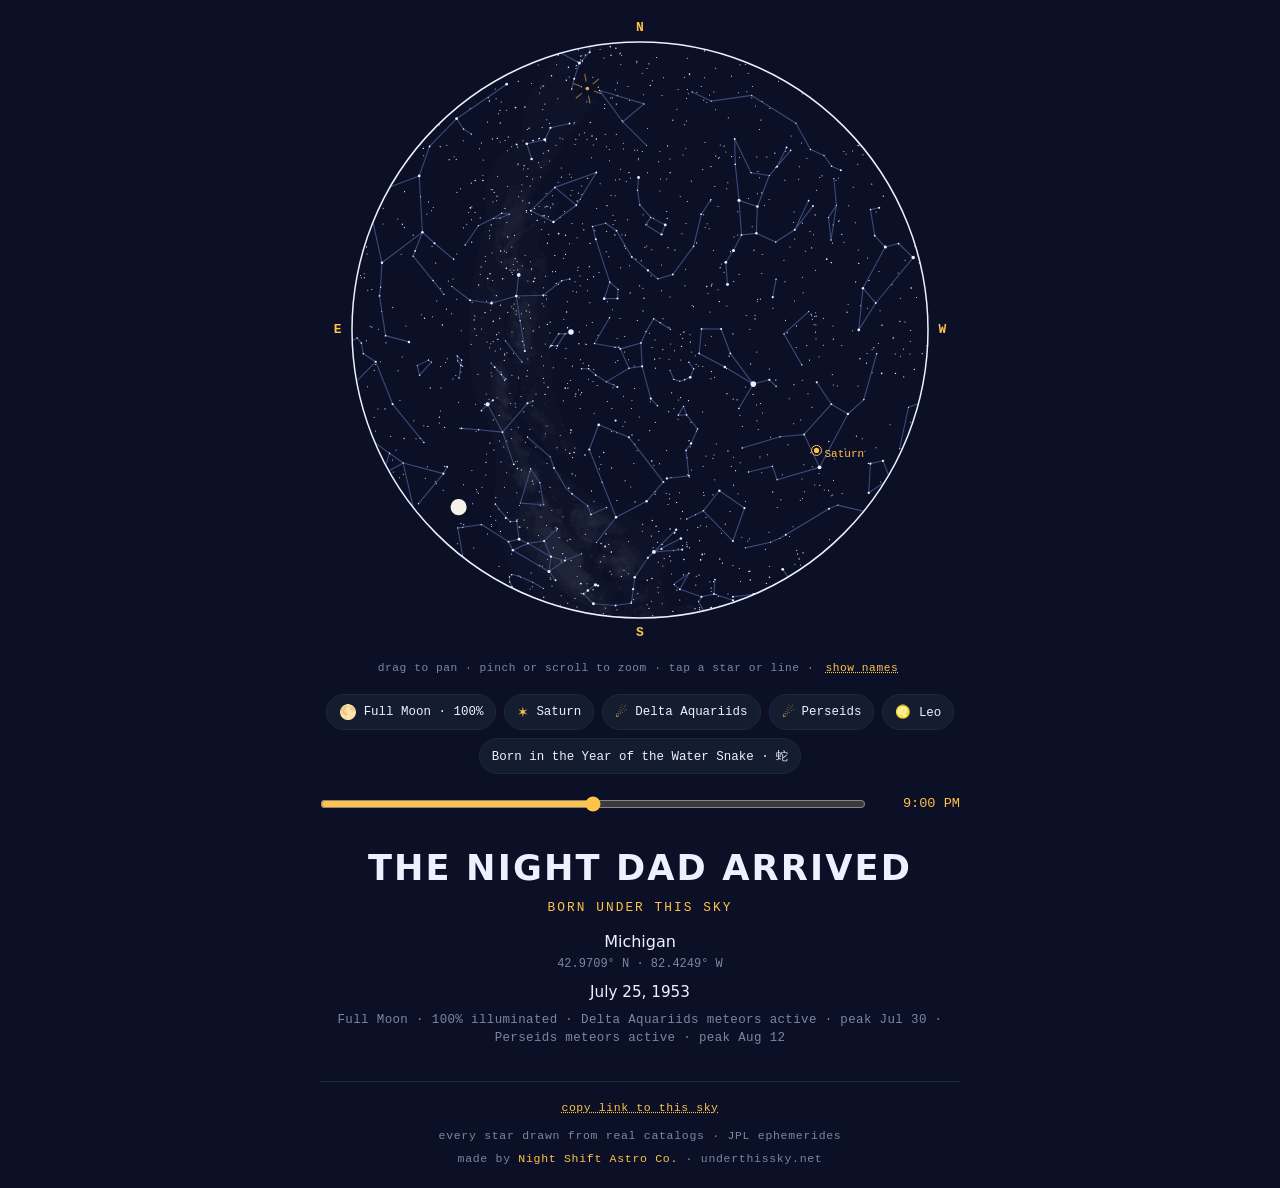
==== commit 72f129a2: "Milky Way v3: BSD-3 isophote polygons (derived from d3-celestial), Bortle 2-3 calibration, Great Rif" ====
--- a/s/obkqxfbf/index.html
+++ b/s/obkqxfbf/index.html
@@ -40,7 +40,8 @@
     &middot; <a href="https://underthissky.net" style="color:inherit">underthissky.net</a>
   </div>
 </footer>
-<script>window.SKY = {"meta":{"title":"THE NIGHT DAD ARRIVED","subtitle":"Born under this sky","place":"Michigan","lat":42.9709,"lon":-82.4249,"tz":"America/Detroit","theme":"classic","date_label":"July 25, 1953","t0_epoch_ms":-518652000000,"utc_offset_min":-300,"events":["Full Moon \u00b7 100% illuminated","Delta Aquariids meteors active \u00b7 peak Jul 30","Perseids meteors active \u00b7 peak Aug 12"],"occasion":"birth","zodiac":{"label":"\u264c Leo","tip":"Leo by the calendar \u2014 the Sun itself stood in Cancer that day.","target":"Leo"},"chinese":{"label":"Born in the Year of the Water Snake","tip":"Born in the Year of the Water Snake (\u7678\u5df3) \u2014 a year named by Jupiter, the Year Star (\u6b72\u661f), on its twelve-year journey. The Year Star is on this chart.","hanzi":"\u86c7","ganzhi":"\u7678\u5df3"},"showers":[{"name":"Delta Aquariids","ra":22.7,"dec":-16.4,"peak":"Jul 30"},{"name":"Perseids","ra":3.2,"dec":58.0,"peak":"Aug 12"}]},"window":{"start_min":-360,"step_min":30,"samples":[{"lst":10.72358,"moon":[19.7753,-22.63,0.994,1],"sun":[8.3663,19.446],"planets":[[8.2384,14.775],[5.3139,20.725],[8.026,21.566],[5.1303,22.307],[13.4192,-6.314]]},{"lst":11.22495,"moon":[19.8005,-22.577,0.994,1],"sun":[8.3676,19.441],"planets":[[8.2374,14.779],[5.3155,20.728],[8.027,21.563],[5.1306,22.308],[13.4193,-6.315]]},{"lst":11.72632,"moon":[19.825,-22.527,0.995,1],"sun":[8.369,19.437],"planets":[[8.2364,14.783],[5.3171,20.73],[8.0279,21.561],[5.1309,22.308],[13.4193,-6.315]]},{"lst":12.22769,"moon":[19.8488,-22.478,0.995,1],"sun":[8.3703,19.432],"planets":[[8.2354,14.786],[5.3188,20.733],[8.0288,21.558],[5.1312,22.309],[13.4194,-6.316]]},{"lst":12.72906,"moon":[19.8718,-22.43,0.996,1],"sun":[8.3717,19.427],"planets":[[8.2345,14.79],[5.3204,20.735],[8.0298,21.555],[5.1315,22.309],[13.4195,-6.316]]},{"lst":13.23043,"moon":[19.8941,-22.383,0.996,1],"sun":[8.373,19.423],"planets":[[8.2335,14.793],[5.322,20.738],[8.0307,21.553],[5.1318,22.309],[13.4195,-6.317]]},{"lst":13.7318,"moon":[19.9155,-22.335,0.996,1],"sun":[8.3744,19.418],"planets":[[8.2325,14.797],[5.3237,20.74],[8.0317,21.55],[5.1321,22.31],[13.4196,-6.317]]},{"lst":14.23317,"moon":[19.936,-22.288,0.996,1],"sun":[8.3758,19.413],"planets":[[8.2315,14.8],[5.3253,20.743],[8.0326,21.547],[5.1324,22.31],[13.4196,-6.318]]},{"lst":14.73453,"moon":[19.9557,-22.239,0.997,1],"sun":[8.3771,19.409],"planets":[[8.2306,14.804],[5.3269,20.745],[8.0336,21.545],[5.1327,22.31],[13.4197,-6.318]]},{"lst":15.2359,"moon":[19.9746,-22.188,0.997,1],"sun":[8.3785,19.404],"planets":[[8.2296,14.807],[5.3286,20.748],[8.0345,21.542],[5.133,22.311],[13.4198,-6.318]]},{"lst":15.73727,"moon":[19.9927,-22.135,0.997,1],"sun":[8.3799,19.399],"planets":[[8.2286,14.811],[5.3302,20.75],[8.0355,21.539],[5.1333,22.311],[13.4198,-6.319]]},{"lst":16.23864,"moon":[20.0101,-22.08,0.997,1],"sun":[8.3813,19.395],"planets":[[8.2277,14.815],[5.3319,20.753],[8.0364,21.537],[5.1336,22.311],[13.4199,-6.319]]},{"lst":16.74001,"moon":[20.0267,-22.022,0.998,1],"sun":[8.3826,19.39],"planets":[[8.2267,14.818],[5.3335,20.755],[8.0374,21.534],[5.1339,22.312],[13.42,-6.32]]},{"lst":17.24138,"moon":[20.0426,-21.959,0.998,1],"sun":[8.384,19.385],"planets":[[8.2258,14.822],[5.3352,20.758],[8.0383,21.531],[5.1341,22.312],[13.42,-6.32]]},{"lst":17.74275,"moon":[20.058,-21.893,0.998,1],"sun":[8.3854,19.38],"planets":[[8.2248,14.826],[5.3368,20.76],[8.0393,21.529],[5.1344,22.313],[13.4201,-6.321]]},{"lst":18.24412,"moon":[20.0729,-21.823,0.998,1],"sun":[8.3868,19.376],"planets":[[8.2239,14.829],[5.3385,20.763],[8.0403,21.526],[5.1347,22.313],[13.4201,-6.321]]},{"lst":18.74549,"moon":[20.0874,-21.748,0.998,1],"sun":[8.3882,19.371],"planets":[[8.2229,14.833],[5.3401,20.765],[8.0412,21.523],[5.135,22.313],[13.4202,-6.322]]},{"lst":19.24686,"moon":[20.1016,-21.668,0.998,1],"sun":[8.3895,19.366],"planets":[[8.222,14.837],[5.3417,20.768],[8.0422,21.521],[5.1353,22.314],[13.4203,-6.322]]},{"lst":19.74822,"moon":[20.1156,-21.583,0.998,1],"sun":[8.3909,19.362],"planets":[[8.2211,14.84],[5.3434,20.77],[8.0431,21.518],[5.1356,22.314],[13.4203,-6.323]]},{"lst":20.24959,"moon":[20.1295,-21.493,0.999,1],"sun":[8.3923,19.357],"planets":[[8.2201,14.844],[5.345,20.773],[8.0441,21.515],[5.1359,22.314],[13.4204,-6.323]]},{"lst":20.75096,"moon":[20.1435,-21.399,0.999,1],"sun":[8.3937,19.353],"planets":[[8.2192,14.848],[5.3467,20.775],[8.045,21.513],[5.1362,22.315],[13.4205,-6.324]]},{"lst":21.25233,"moon":[20.1576,-21.299,0.999,1],"sun":[8.3951,19.348],"planets":[[8.2183,14.852],[5.3483,20.778],[8.046,21.51],[5.1365,22.315],[13.4205,-6.324]]},{"lst":21.7537,"moon":[20.1719,-21.195,0.999,1],"sun":[8.3965,19.343],"planets":[[8.2173,14.856],[5.35,20.781],[8.0469,21.507],[5.1368,22.316],[13.4206,-6.325]]},{"lst":22.25507,"moon":[20.1866,-21.086,0.999,1],"sun":[8.3978,19.339],"planets":[[8.2164,14.859],[5.3516,20.783],[8.0479,21.505],[5.1371,22.316],[13.4207,-6.325]]},{"lst":22.75644,"moon":[20.2017,-20.974,0.999,1],"sun":[8.3992,19.334],"planets":[[8.2155,14.863],[5.3532,20.786],[8.0488,21.502],[5.1374,22.316],[13.4207,-6.326]]}],"planet_names":["Mercury","Venus","Mars","Jupiter","Saturn"]},"stars":[[0.0223,-50.337,5.5],[0.0266,-77.066,4.8],[0.0269,61.223,5.6],[0.0304,-3.028,5.1],[0.0327,-6.014,4.4],[0.0389,-29.72,5.0],[0.0623,-17.336,4.5],[0.075,-10.51,5.0],[0.0781,-71.437,5.6],[0.0889,-5.708,4.6],[0.095,13.396,5.5],[0.1074,64.196,5.6],[0.1398,29.09,2.1],[0.1507,18.212,5.6],[0.1529,59.15,2.3],[0.1559,-27.988,5.4],[0.1568,-45.747,3.9],[0.1673,11.146,5.5],[0.1673,-82.224,5.3],[0.172,46.072,5.0],[0.1877,-15.468,4.9],[0.1929,-27.8,5.4],[0.1956,-35.133,5.2],[0.2028,-17.938,5.3],[0.2206,15.184,2.8],[0.241,-7.781,5.1],[0.2434,20.207,4.8],[0.244,-18.933,4.4],[0.2849,38.682,4.6],[0.3055,36.785,4.5],[0.3238,-8.824,3.6],[0.3341,-64.875,4.2],[0.3433,8.19,5.4],[0.3442,-69.625,5.5],[0.352,37.969,5.2],[0.3587,-28.981,5.2],[0.4043,52.02,5.6],[0.4132,61.831,5.4],[0.4279,-77.254,2.8],[0.4367,-43.68,3.9],[0.4381,-42.306,2.4],[0.4655,-33.007,4.9],[0.4675,17.893,5.0],[0.4705,44.394,5.2],[0.474,-39.915,5.4],[0.502,29.752,5.2],[0.5063,-23.788,5.2],[0.5236,-48.804,4.8],[0.5257,-62.958,4.4],[0.5259,-62.966,4.5],[0.5281,52.84,5.6],[0.5295,54.522,4.7],[0.5432,20.294,5.4],[0.5455,-63.032,5.1],[0.55,62.932,4.2],[0.5614,-29.558,5.5],[0.5744,-52.373,5.6],[0.5875,-3.593,5.2],[0.5948,-48.001,5.5],[0.6023,54.168,5.1],[0.6129,44.489,5.1],[0.6147,33.719,4.3],[0.6162,53.897,3.7],[0.6224,-24.767,5.6],[0.6226,35.4,5.5],[0.6426,29.312,4.3],[0.6527,49.355,5.5],[0.6555,30.861,3.3],[0.6654,21.438,5.4],[0.6751,56.537,2.2],[0.6853,39.459,5.3],[0.6888,-46.085,4.6],[0.7011,50.513,4.8],[0.7079,-65.468,5.4],[0.7226,-57.463,4.4],[0.7245,47.025,5.0],[0.7265,-17.987,2.0],[0.7365,-10.61,4.8],[0.7454,48.284,4.5],[0.7457,-22.006,5.2],[0.7548,55.221,5.4],[0.7699,-22.522,5.5],[0.7758,15.476,5.4],[0.7837,11.974,5.5],[0.789,24.267,4.1],[0.7961,74.848,5.4],[0.8003,-21.722,5.6],[0.8048,7.3,5.9],[0.8098,-74.923,5.1],[0.8114,7.585,4.4],[0.8139,50.968,4.9],[0.8163,16.941,5.1],[0.8183,57.815,3.5],[0.8238,-13.561,5.6],[0.8302,41.079,4.5],[0.8314,27.71,5.5],[0.8354,-10.644,5.2],[0.8448,-50.987,5.2],[0.8454,64.248,5.3],[0.878,-24.006,5.5],[0.8835,-1.144,4.8],[0.8845,61.124,4.8],[0.9147,83.707,5.6],[0.9161,23.628,5.5],[0.9167,58.973,4.8],[0.9168,-69.527,5.5],[0.9337,-11.267,5.3],[0.9444,59.181,4.6],[0.9451,60.717,2.1],[0.9459,38.499,3.9],[0.9464,60.363,5.6],[0.9534,23.418,4.4],[0.9639,28.992,5.4],[0.9768,-29.357,4.3],[1.0217,-38.917,5.6],[1.0407,-31.552,5.5],[1.047,31.804,5.5],[1.047,-46.397,5.4],[1.0491,7.89,4.3],[1.0507,-4.837,5.4],[1.0947,21.473,5.3],[1.0949,21.465,5.5],[1.1014,-46.718,3.3],[1.1014,-9.839,5.6],[1.1218,-61.775,5.4],[1.13,-41.487,5.2],[1.1325,20.739,5.6],[1.1336,43.942,5.0],[1.1375,54.92,5.2],[1.1395,5.65,5.5],[1.1397,-55.246,3.9],[1.1432,-10.182,3.5],[1.1456,86.257,4.2],[1.1584,47.242,4.3],[1.1622,35.621,2.1],[1.1637,19.658,5.6],[1.1776,68.779,5.3],[1.185,55.15,4.3],[1.1852,31.425,5.2],[1.1904,64.203,5.6],[1.1909,21.035,4.7],[1.1943,30.09,4.5],[1.1948,65.019,5.6],[1.2046,79.674,5.6],[1.2289,7.575,5.2],[1.2292,24.584,4.7],[1.24,-7.923,5.1],[1.253,-45.532,5.0],[1.2627,-68.876,4.2],[1.2767,-2.5,5.4],[1.2967,3.614,5.1],[1.3244,27.264,4.7],[1.3347,58.232,5.0],[1.352,28.738,5.2],[1.3723,45.529,4.9],[1.3946,37.715,5.6],[1.4004,-8.183,3.6],[1.4113,-41.493,5.4],[1.427,-14.599,4.9],[1.4302,60.235,2.7],[1.4322,68.13,4.7],[1.4376,19.172,5.3],[1.4449,19.24,5.5],[1.4477,-13.057,5.5],[1.4609,45.407,4.8],[1.4728,-43.318,3.4],[1.4934,-21.629,5.1],[1.5017,47.007,5.3],[1.5031,6.144,4.8],[1.5209,-49.073,3.9],[1.5247,15.346,3.6],[1.5489,-36.865,5.5],[1.5655,59.232,4.7],[1.5997,-15.4,5.4],[1.6133,41.405,4.1],[1.6183,12.142,5.5],[1.6286,-57.237,0.5],[1.6332,48.628,3.6],[1.6354,57.978,5.5],[1.6419,73.04,5.3],[1.6477,-21.275,5.6],[1.6558,44.386,5.0],[1.6763,40.577,5.0],[1.6905,5.488,4.5],[1.6964,42.613,5.0],[1.7024,-32.327,5.2],[1.7057,68.043,5.6],[1.7081,-53.741,5.5],[1.7083,20.269,5.2],[1.7121,-3.69,5.0],[1.7155,70.623,5.2],[1.7277,50.689,4.0],[1.7345,-15.937,3.5],[1.7566,9.158,4.3],[1.7608,-25.053,5.3],[1.7665,-5.733,5.4],[1.7683,-50.816,5.5],[1.7684,-53.522,5.0],[1.8264,-10.686,4.7],[1.8577,-10.335,3.7],[1.8665,55.147,5.5],[1.8847,29.579,3.4],[1.8882,40.73,5.4],[1.8922,19.294,3.9],[1.8926,3.188,4.6],[1.8941,-46.303,4.4],[1.9061,-42.497,5.1],[1.9066,63.67,3.4],[1.9107,20.808,2.6],[1.9156,-67.647,4.7],[1.9326,-51.609,3.7],[1.9333,68.685,5.0],[1.9445,-22.527,4.9],[1.9528,-47.385,4.8],[1.9558,17.818,5.1],[1.9655,23.596,4.8],[1.9795,-61.57,2.9],[1.9939,64.622,5.3],[1.9941,-42.031,5.6],[1.9962,-20.825,5.4],[2.0001,-21.078,4.0],[2.0075,-8.524,5.4],[2.0208,-30.002,5.3],[2.0284,-44.714,5.2],[2.0326,70.907,4.5],[2.0341,2.764,3.8],[2.0384,54.488,5.0],[2.0494,33.284,5.5],[2.0501,64.39,5.6],[2.0532,0.129,5.4],[2.0573,72.421,4.0],[2.065,42.33,2.1],[2.0748,-29.297,4.7],[2.0853,77.281,5.3],[2.0921,76.115,5.2],[2.1094,22.648,5.0],[2.1196,23.462,2.0],[2.1415,37.859,4.8],[2.157,25.94,5.0],[2.1591,34.987,3.0],[2.2062,30.303,4.9],[2.2134,21.211,5.2],[2.2151,-30.724,5.3],[2.2167,8.847,4.4],[2.2204,44.232,4.8],[2.2267,51.066,5.3],[2.2374,-67.841,5.6],[2.2619,25.043,5.6],[2.2656,33.359,5.2],[2.2752,-51.512,3.6],[2.2831,-6.422,5.5],[2.2842,34.224,4.8],[2.2886,33.847,4.0],[2.3004,1.758,5.6],[2.3021,19.901,5.6],[2.3158,28.643,5.3],[2.3213,47.38,5.3],[2.3224,-2.978,6.5],[2.3495,50.151,5.6],[2.3625,-68.659,4.1],[2.3657,0.396,5.3],[2.3671,-10.778,5.4],[2.3701,-0.885,5.4],[2.3726,55.846,5.2],[2.3757,-23.816,5.2],[2.4069,50.007,5.2],[2.4136,10.611,5.5],[2.415,-60.312,5.4],[2.4271,50.279,4.7],[2.4325,-12.29,4.9],[2.4498,-47.704,4.2],[2.4577,31.801,5.5],[2.4671,-33.811,5.1],[2.4693,8.46,4.3],[2.4694,29.669,5.3],[2.4844,67.402,4.5],[2.525,2.267,5.3],[2.5278,-79.109,5.3],[2.5297,89.264,2.0],[2.5348,-15.245,4.7],[2.535,36.147,5.2],[2.536,-1.035,5.4],[2.5641,-28.232,5.0],[2.5963,34.688,5.4],[2.5979,5.593,4.9],[2.6,-7.832,5.5],[2.6234,-52.543,5.3],[2.6339,72.818,5.2],[2.6469,21.961,5.5],[2.658,0.329,4.1],[2.6594,-11.872,4.8],[2.6598,-68.267,4.1],[2.6633,-42.892,4.7],[2.6777,-54.55,5.2],[2.6778,-39.855,4.1],[2.6781,27.061,5.3],[2.7041,40.194,4.9],[2.7093,-50.8,5.4],[2.7217,3.236,3.5],[2.7242,27.707,4.7],[2.7348,44.297,5.4],[2.7354,-13.859,4.2],[2.7366,49.228,4.1],[2.749,10.114,4.3],[2.7493,12.446,5.2],[2.7517,-18.573,4.5],[2.759,-67.617,4.8],[2.7985,29.247,4.5],[2.8171,-62.807,5.2],[2.8182,-32.406,4.5],[2.8215,17.464,5.3],[2.8317,-27.942,5.4],[2.8331,27.261,3.6],[2.8413,-75.067,4.8],[2.8431,38.319,4.2],[2.8446,-35.676,5.5],[2.8449,55.895,3.8],[2.8506,-21.004,4.8],[2.8582,15.082,5.5],[2.8586,35.06,4.6],[2.8952,38.337,5.3],[2.9043,52.762,3.9],[2.9325,61.521,5.6],[2.9405,-8.898,3.9],[2.9406,18.023,5.6],[2.9437,-3.712,5.2],[2.9548,31.934,5.1],[2.9566,-23.862,5.4],[2.971,-40.305,2.9],[2.9784,-2.783,5.2],[2.9794,39.663,4.7],[2.9799,-64.071,5.0],[2.9844,35.183,4.9],[2.9869,21.34,4.6],[2.9948,-2.465,5.6],[2.9952,8.907,4.7],[2.9972,47.221,5.5],[3.0145,52.352,5.2],[3.0376,-71.902,5.5],[3.038,4.09,2.5],[3.0399,-23.624,4.1],[3.0451,-7.685,5.3],[3.0602,-59.738,5.1],[3.0713,-7.601,5.3],[3.0799,53.506,2.9],[3.0863,38.84,3.3],[3.0907,25.255,5.5],[3.0923,56.706,4.8],[3.1022,79.419,5.5],[3.1093,-6.089,5.2],[3.1361,40.956,2.1],[3.151,49.613,4.0],[3.1583,44.858,3.8],[3.1882,39.612,4.6],[3.1938,19.727,4.3],[3.199,74.394,4.8],[3.2012,-28.988,3.8],[3.2073,6.661,5.5],[3.2129,-1.196,5.1],[3.2484,21.044,4.9],[3.2639,-8.82,4.8],[3.266,-77.388,5.5],[3.2701,50.938,5.0],[3.2959,-62.575,5.5],[3.2965,44.025,5.5],[3.3033,-62.506,5.2],[3.3061,-22.511,4.9],[3.3105,50.222,5.2],[3.3122,34.223,4.8],[3.3188,50.095,5.0],[3.3227,3.37,4.8],[3.3253,-21.758,3.7],[3.3319,-43.07,4.3],[3.3331,65.652,4.7],[3.3388,77.735,5.4],[3.339,29.048,4.5],[3.3538,21.147,5.3],[3.3567,-23.635,5.5],[3.3574,43.33,5.0],[3.37,27.608,5.5],[3.3792,20.742,5.1],[3.387,49.213,5.3],[3.4051,24.724,5.5],[3.4054,49.861,1.8],[3.4113,64.586,5.1],[3.4136,9.029,3.6],[3.4528,9.733,3.7],[3.4675,49.063,5.0],[3.4812,49.848,5.6],[3.4845,59.94,4.2],[3.4895,49.509,4.7],[3.4896,-62.938,4.7],[3.4933,-12.675,5.6],[3.4985,58.879,4.5],[3.5001,55.452,5.1],[3.5068,11.336,5.1],[3.5096,47.995,4.4],[3.5103,-5.075,4.7],[3.5145,12.937,4.1],[3.5357,48.023,5.5],[3.5406,46.057,5.3],[3.5488,-9.458,3.7],[3.5631,-21.633,4.3],[3.5994,-11.194,5.6],[3.6048,-17.467,5.2],[3.6082,48.193,4.3],[3.6146,0.402,4.3],[3.6182,-40.275,4.6],[3.6642,3.057,5.5],[3.6773,-5.211,5.5],[3.6855,37.58,5.5],[3.7026,63.217,5.1],[3.7041,-31.938,5.0],[3.7063,33.965,5.0],[3.7139,-37.314,4.6],[3.7154,47.788,3.0],[3.7208,-9.763,3.5],[3.7261,-10.486,5.6],[3.7366,-64.807,3.8],[3.7386,32.288,3.8],[3.7418,-1.163,5.2],[3.7421,36.46,5.6],[3.7467,24.289,5.5],[3.7479,24.113,3.7],[3.749,-0.297,5.6],[3.7532,42.579,3.8],[3.7535,24.467,4.3],[3.7612,6.05,5.3],[3.7638,24.368,3.9],[3.7673,63.345,4.8],[3.769,-12.102,4.4],[3.7721,23.948,4.1],[3.7808,-23.25,4.2],[3.7873,-74.239,3.3],[3.7914,24.105,2.9],[3.7943,-23.875,5.2],[3.7989,-30.168,5.5],[3.8045,11.143,5.1],[3.8058,23.421,5.4],[3.81,-37.62,4.3],[3.8194,24.053,3.6],[3.8198,24.137,5.0],[3.8205,70.871,5.4],[3.8242,-36.2,4.2],[3.8254,65.526,4.4],[3.8257,33.091,5.1],[3.8386,25.579,5.2],[3.8393,71.332,4.6],[3.8782,-5.361,5.5],[3.8942,-34.732,5.1],[3.8952,-24.612,4.6],[3.9022,31.884,2.8],[3.9049,-2.955,4.5],[3.9328,47.871,5.4],[3.9413,35.081,5.5],[3.9435,50.695,5.3],[3.9523,61.109,5.0],[3.9571,63.072,5.0],[3.9642,40.01,2.9],[3.9672,-13.509,3.0],[3.9791,-61.4,4.6],[3.9827,35.791,4.0],[3.9987,-24.016,4.6],[4.0113,12.49,3.4],[4.0149,-62.159,4.5],[4.0217,-61.079,5.0],[4.0256,-1.55,5.3],[4.0435,-0.269,5.4],[4.0526,5.989,3.9],[4.0624,5.436,5.3],[4.0657,8.197,5.5],[4.0694,2.827,5.4],[4.0727,24.106,5.5],[4.0742,59.156,5.0],[4.0783,22.082,4.4],[4.0937,-27.652,5.6],[4.1097,50.351,4.2],[4.1101,27.6,5.2],[4.1168,29.001,5.2],[4.1435,38.04,5.5],[4.1444,47.713,4.0],[4.1528,19.609,5.5],[4.155,-16.386,5.5],[4.1674,80.699,5.1],[4.1729,-6.924,5.4],[4.1805,26.481,5.4],[4.1807,-41.994,4.9],[4.1978,-6.838,4.0],[4.2259,7.716,5.3],[4.2323,9.264,4.8],[4.2334,-42.294,3.9],[4.2399,-10.256,4.9],[4.2404,-62.474,3.3],[4.2434,10.011,5.2],[4.2468,-62.192,5.5],[4.2481,40.484,4.7],[4.2483,48.409,4.1],[4.2545,-7.653,4.4],[4.2589,8.892,4.3],[4.2671,-51.487,4.3],[4.2747,-59.302,4.4],[4.2786,53.612,5.2],[4.2877,20.579,4.9],[4.2982,-33.798,3.5],[4.3041,50.296,4.6],[4.3203,50.049,5.5],[4.3213,-44.268,5.3],[4.3239,21.142,5.5],[4.3269,21.773,5.3],[4.3299,15.628,3.6],[4.3327,14.035,5.6],[4.3365,50.921,5.5],[4.3392,27.351,5.0],[4.3402,34.567,4.9],[4.3434,15.095,5.3],[4.3442,-20.64,5.4],[4.3445,65.14,5.3],[4.3592,46.499,4.8],[4.3632,60.736,5.4],[4.3648,-63.386,5.2],[4.3764,25.629,5.4],[4.3822,17.543,3.8],[4.3947,-3.745,5.2],[4.3977,9.461,5.1],[4.4006,-34.017,4.0],[4.4016,17.444,4.8],[4.4228,22.294,4.2],[4.4236,22.2,5.3],[4.4248,17.928,4.3],[4.4351,31.439,5.3],[4.4385,22.814,4.3],[4.4391,15.618,4.5],[4.4434,14.714,4.7],[4.4508,80.824,5.4],[4.4548,22.996,5.5],[4.4704,83.808,5.5],[4.474,16.36,5.0],[4.4756,1.381,5.5],[4.4762,15.962,3.8],[4.4769,19.18,3.5],[4.4777,15.871,3.4],[4.4806,13.048,5.0],[4.5002,83.34,5.5],[4.5024,15.638,5.6],[4.5093,16.194,4.8],[4.5104,13.724,5.4],[4.5108,15.692,5.5],[4.5139,-44.954,5.1],[4.5313,-0.044,4.9],[4.5585,-29.766,4.5],[4.5641,14.844,4.7],[4.5666,-55.045,3.3],[4.5699,-8.231,5.2],[4.5699,-8.97,5.2],[4.5925,-30.562,3.8],[4.5942,10.161,4.2],[4.5987,16.509,0.9],[4.6053,-3.352,3.9],[4.6115,41.265,4.2],[4.6127,-62.077,5.6],[4.6205,0.998,5.3],[4.6267,-2.474,5.2],[4.636,12.511,4.3],[4.6363,-14.304,3.9],[4.6482,-12.123,5.0],[4.6517,7.871,5.4],[4.6526,15.8,5.1],[4.6546,15.918,4.7],[4.6555,-14.359,5.5],[4.6652,53.08,5.1],[4.6661,53.473,5.4],[4.6676,12.198,5.5],[4.6686,-24.482,5.6],[4.674,-19.671,4.3],[4.676,-41.864,4.4],[4.701,-37.144,5.0],[4.7041,22.957,4.3],[4.7129,-50.481,5.3],[4.7151,43.365,5.3],[4.7178,-70.931,5.5],[4.7355,-18.667,5.5],[4.7392,-59.733,5.3],[4.7405,11.146,5.4],[4.7584,-3.255,4.0],[4.7671,11.706,5.3],[4.7934,-16.934,5.5],[4.8001,56.757,5.3],[4.8202,31.437,5.6],[4.8307,6.961,3.2],[4.8318,37.488,4.9],[4.8366,-16.217,5.0],[4.8435,8.9,4.3],[4.8487,-53.462,5.6],[4.8534,5.605,3.7],[4.8562,18.84,5.1],[4.8681,63.505,5.5],[4.8755,14.251,4.7],[4.8772,36.703,4.8],[4.8816,-5.453,4.4],[4.8897,2.508,5.3],[4.9008,66.343,4.3],[4.9042,2.441,3.7],[4.913,11.426,5.2],[4.9133,7.779,5.3],[4.9149,10.151,4.6],[4.9175,55.259,5.5],[4.9198,-74.937,5.5],[4.9395,13.514,4.1],[4.9401,-5.171,5.5],[4.9499,33.166,2.7],[4.9548,53.752,4.4],[4.9562,17.154,5.5],[4.9758,1.714,4.5],[4.9876,37.89,4.9],[4.9973,-10.263,5.4],[4.9988,-12.537,4.8],[5.0058,81.194,5.1],[5.0238,-20.052,4.9],[5.024,-7.174,4.8],[5.0328,43.823,3.0],[5.0361,-26.275,5.0],[5.0413,41.076,3.7],[5.0453,-71.314,5.3],[5.0469,-49.151,5.4],[5.0516,21.59,4.6],[5.057,60.442,4.0],[5.0734,-35.483,4.5],[5.0762,15.404,4.7],[5.0828,-49.578,5.0],[5.091,-22.371,3.2],[5.0919,-57.473,4.7],[5.1023,58.972,5.2],[5.1086,41.234,3.2],[5.1113,51.598,5.0],[5.1127,-4.655,5.1],[5.1242,18.645,4.9],[5.1261,-63.4,5.2],[5.1301,20.418,5.3],[5.1308,-5.086,2.8],[5.1314,8.498,5.3],[5.1352,24.265,5.5],[5.1455,-4.456,5.1],[5.1524,-8.754,4.2],[5.1555,9.83,5.4],[5.1617,15.597,4.8],[5.1897,-11.849,5.6],[5.1949,16.046,5.2],[5.205,-11.869,4.5],[5.2062,73.947,5.4],[5.2155,-16.205,3.3],[5.2205,-12.941,4.4],[5.2215,2.861,4.5],[5.2238,38.484,4.8],[5.2293,-67.185,4.8],[5.2423,-8.202,0.2],[5.2456,5.156,5.5],[5.2568,-26.944,5.1],[5.2568,32.688,5.0],[5.2678,11.341,5.5],[5.2782,45.998,0.1],[5.2914,-34.895,4.8],[5.2934,-6.844,3.6],[5.2945,-13.52,5.5],[5.3029,33.372,4.5],[5.3044,42.792,5.5],[5.3167,33.748,5.4],[5.319,40.099,4.7],[5.3198,2.596,5.3],[5.3213,22.096,5.0],[5.3228,-50.606,5.4],[5.3263,-13.177,4.3],[5.3331,-12.316,5.3],[5.3336,33.958,5.0],[5.3374,41.086,5.5],[5.3408,-21.24,4.7],[5.3627,-0.382,4.7],[5.3628,-24.773,5.1],[5.3634,41.805,5.2],[5.376,79.231,5.1],[5.3806,3.544,5.0],[5.3806,41.029,5.5],[5.3911,57.544,5.2],[5.3917,-13.927,5.2],[5.3991,-7.808,4.1],[5.4071,17.384,5.0],[5.4079,-2.397,3.4],[5.408,-0.891,5.1],[5.4109,37.385,5.0],[5.4125,1.846,4.9],[5.4172,-10.329,5.6],[5.4189,6.35,1.6],[5.4382,28.607,1.6],[5.4387,-58.913,5.1],[5.4473,3.096,4.6],[5.4528,17.962,5.4],[5.4606,21.937,4.9],[5.4608,34.476,5.1],[5.4627,15.874,5.5],[5.4708,-20.759,2.8],[5.4709,-37.231,5.6],[5.4879,25.15,5.5],[5.4955,-1.092,4.7],[5.5026,-47.078,5.5],[5.5028,63.067,5.4],[5.5131,5.948,4.2],[5.5188,-20.864,5.5],[5.5202,-35.471,3.9],[5.5207,3.292,5.5],[5.5313,-76.341,5.2],[5.5322,-7.302,4.6],[5.5334,-0.299,2.2],[5.5369,18.594,4.3],[5.5373,17.058,5.5],[5.5448,-1.592,5.3],[5.5455,32.192,4.7],[5.5455,-17.822,2.6],[5.5476,-38.513,5.5],[5.5499,-64.228,5.3],[5.5587,-1.156,5.4],[5.5604,-62.49,3.8],[5.5651,14.306,5.6],[5.5713,3.767,5.3],[5.5803,9.49,4.4],[5.5841,-6.002,4.8],[5.5856,9.934,3.4],[5.587,10.24,5.6],[5.5877,-5.387,5.0],[5.5879,-5.39,5.1],[5.5897,-5.416,5.0],[5.5898,-4.838,4.6],[5.5906,-5.91,2.8],[5.5909,24.04,5.4],[5.5943,-4.856,5.2],[5.6036,-1.202,1.7],[5.6151,9.291,4.1],[5.6177,17.04,5.5],[5.6274,21.143,3.0],[5.6291,-28.69,5.3],[5.6439,30.492,5.4],[5.6458,-2.6,3.8],[5.6481,-7.213,4.8],[5.6531,4.121,4.5],[5.6608,-34.074,2.6],[5.6623,25.897,5.2],[5.6638,-32.629,5.4],[5.6793,-1.943,1.7],[5.6808,-1.129,5.0],[5.6883,16.534,4.8],[5.7042,-34.668,5.3],[5.708,1.475,4.9],[5.7411,-22.448,3.6],[5.7462,-65.736,4.3],[5.765,49.826,5.5],[5.7666,-32.306,5.2],[5.7743,-46.597,5.3],[5.7826,-14.822,3.5],[5.7881,-51.067,3.9],[5.7906,17.729,5.5],[5.7953,13.9,5.3],[5.7959,-9.67,2.1],[5.8001,6.454,5.3],[5.8169,24.568,4.9],[5.8196,39.181,4.5],[5.8258,12.651,4.9],[5.8268,-14.484,5.5],[5.8305,-56.167,4.5],[5.8315,-66.901,5.1],[5.838,-79.361,5.5],[5.8414,14.306,5.5],[5.8481,-52.109,5.2],[5.8493,-35.768,3.1],[5.8495,27.968,5.6],[5.8507,37.306,4.7],[5.8554,-20.879,3.8],[5.8561,-7.518,5.4],[5.8582,39.148,4.0],[5.8729,14.172,5.6],[5.874,1.855,4.8],[5.8852,-33.801,4.9],[5.8888,27.612,4.6],[5.9017,-63.09,4.7],[5.9064,20.276,4.4],[5.9139,-52.635,5.3],[5.9141,55.707,5.0],[5.9146,-39.958,5.5],[5.9161,59.888,5.2],[5.9195,7.407,0.5],[5.925,-37.121,5.0],[5.9392,-31.382,5.5],[5.9401,-14.168,3.7],[5.9589,-35.283,4.4],[5.9666,25.954,4.8],[5.9804,0.553,5.2],[5.9845,-9.558,5.0],[5.9858,-42.815,4.0],[5.9921,54.285,3.7],[5.9921,44.947,1.9],[5.9954,37.213,2.6],[5.9989,45.937,4.3],[6.0009,-3.074,4.5],[6.0212,-33.912,5.5],[6.0307,-10.598,4.9],[6.0397,9.647,4.1],[6.0543,-26.285,5.0],[6.0576,19.691,5.1],[6.0653,20.138,4.6],[6.0687,23.263,4.2],[6.0704,-6.709,5.2],[6.0831,-16.484,4.9],[6.1026,-14.935,4.7],[6.1089,-23.111,5.5],[6.1097,38.483,5.3],[6.1108,-4.194,5.4],[6.1176,-62.155,5.0],[6.1255,-37.253,5.0],[6.1262,14.768,4.4],[6.1282,-19.166,5.3],[6.1314,-42.154,5.5],[6.1456,-68.843,5.1],[6.1494,-22.427,5.5],[6.1596,-14.585,5.6],[6.1664,58.936,5.3],[6.1696,-40.354,5.5],[6.1706,-74.753,5.1],[6.1716,-54.969,4.7],[6.1875,-65.589,5.0],[6.1977,-6.55,5.1],[6.199,14.209,4.5],[6.2009,16.13,5.0],[6.2142,65.718,5.4],[6.2475,19.156,5.2],[6.2476,-6.275,4.0],[6.248,22.507,3.3],[6.2563,29.498,4.3],[6.257,16.143,5.3],[6.2613,59.999,5.4],[6.2625,-13.718,5.0],[6.2625,12.551,5.4],[6.2741,12.272,5.0],[6.2759,-35.141,4.4],[6.2837,-37.737,5.5],[6.2852,9.942,5.4],[6.2949,-16.816,5.2],[6.2986,61.515,5.0],[6.3038,-19.967,5.5],[6.3141,-9.39,5.4],[6.3141,69.32,4.8],[6.3271,59.011,4.4],[6.3286,-7.823,5.3],[6.3332,-2.944,4.9],[6.3386,-30.063,3.0],[6.3434,-34.144,5.5],[6.3569,-11.773,5.5],[6.3628,53.452,5.3],[6.3686,-33.436,3.9],[6.3773,-69.984,5.6],[6.3783,-17.956,2.0],[6.3822,-56.37,5.6],[6.3827,22.514,2.9],[6.3961,4.593,4.4],[6.3992,-52.696,-0.6],[6.4029,-11.53,5.2],[6.415,49.288,4.9],[6.4246,-69.69,5.4],[6.4405,56.285,5.5],[6.4469,58.417,5.2],[6.4538,0.299,5.2],[6.4543,-0.276,5.5],[6.4557,2.908,5.5],[6.466,-4.762,5.1],[6.4695,-32.58,4.5],[6.4803,-7.033,3.8],[6.4827,20.212,4.1],[6.4913,-56.853,5.2],[6.497,-50.239,5.3],[6.5217,-51.826,5.6],[6.5231,-12.392,5.2],[6.5301,11.544,5.2],[6.5306,-8.158,5.4],[6.5309,-23.418,4.3],[6.5393,-37.697,5.2],[6.5398,-5.869,5.6],[6.5484,7.333,4.5],[6.56,14.155,5.6],[6.5605,-1.22,5.1],[6.5637,-36.232,5.4],[6.5829,-52.976,4.3],[6.5843,-22.965,4.5],[6.5867,28.022,5.3],[6.5901,-36.78,5.6],[6.6091,38.446,5.4],[6.6098,-5.211,5.5],[6.6114,-19.256,4.0],[6.6285,16.399,1.9],[6.6294,-43.196,3.2],[6.6299,-32.34,5.2],[6.6315,-18.237,4.4],[6.6438,-48.22,5.0],[6.647,39.903,5.3],[6.6546,-14.146,4.8],[6.6555,42.489,4.8],[6.683,9.896,4.7],[6.699,-9.168,5.2],[6.7068,17.645,5.2],[6.7181,44.524,5.0],[6.7322,25.131,3.1],[6.7331,13.228,4.5],[6.7412,-31.071,5.2],[6.746,28.971,5.4],[6.7525,-16.716,-1.4],[6.7548,12.896,3.4],[6.7665,-14.796,5.3],[6.7706,59.442,4.9],[6.7707,79.565,5.4],[6.779,43.577,5.2],[6.7804,57.169,5.3],[6.7809,-14.426,5.3],[6.7813,-51.266,5.4],[6.7885,-55.54,5.6],[6.7888,8.037,4.8],[6.7893,-37.93,5.3],[6.7937,-8.999,5.1],[6.7943,48.789,5.2],[6.7977,2.412,4.5],[6.8032,-61.941,3.2],[6.8034,55.704,5.5],[6.816,-15.145,5.4],[6.8307,-32.508,3.5],[6.8309,-53.622,4.4],[6.8318,-46.615,5.1],[6.8323,-50.615,2.9],[6.8461,41.781,5.0],[6.8479,-34.367,5.0],[6.8492,67.572,5.1],[6.8575,-70.963,5.4],[6.8592,21.761,5.3],[6.8798,33.961,3.6],[6.8847,59.449,5.3],[6.8925,-20.224,4.8],[6.8951,68.888,5.1],[6.9022,-24.184,3.9],[6.9032,-12.039,4.1],[6.9069,-1.127,5.4],[6.9107,13.178,4.7],[6.9271,-20.136,4.7],[6.9297,-22.941,5.3],[6.9352,-14.043,5.0],[6.9356,-17.054,4.4],[6.9378,-48.721,4.9],[6.9429,-79.42,5.5],[6.9546,58.423,4.3],[6.9594,-24.631,5.5],[6.9603,45.094,4.9],[6.9736,-34.112,5.1],[6.9766,-25.414,5.6],[6.9771,-28.972,1.5],[6.9974,-67.916,5.2],[7.0011,76.977,4.5],[7.0143,-51.403,5.1],[7.0287,-27.935,3.5],[7.0323,-5.722,5.2],[7.0402,24.215,5.2],[7.0485,-4.239,5.0],[7.0504,-23.833,3.0],[7.0542,-59.178,5.5],[7.0606,10.952,5.1],[7.0626,-15.633,4.1],[7.0649,-49.584,4.9],[7.0659,-43.608,5.6],[7.0674,-42.337,5.2],[7.0685,20.57,4.0],[7.0718,-56.75,5.1],[7.1032,34.474,5.5],[7.1113,-11.294,5.4],[7.1395,15.931,5.5],[7.1399,-26.393,1.8],[7.1458,-70.499,3.8],[7.1475,-39.656,4.8],[7.1705,-4.237,4.9],[7.172,-27.492,5.5],[7.1799,-48.932,5.1],[7.1857,30.245,4.4],[7.1899,-0.302,5.4],[7.1943,39.321,4.9],[7.1977,-0.493,4.2],[7.2044,-40.499,5.3],[7.2093,-46.759,4.5],[7.2204,-45.183,4.9],[7.2229,16.159,5.1],[7.2232,51.429,5.5],[7.2256,-44.64,4.4],[7.2376,-26.353,4.4],[7.2389,3.111,5.4],[7.2439,-48.272,4.8],[7.2468,-26.773,4.0],[7.2475,-27.038,5.6],[7.2559,-30.686,5.4],[7.2639,47.24,5.5],[7.2653,59.637,5.2],[7.2707,-15.586,5.5],[7.2764,-27.881,4.7],[7.2769,-23.316,4.8],[7.2804,-36.593,5.0],[7.2805,-67.957,4.0],[7.2857,-37.097,2.7],[7.3015,16.54,3.6],[7.3051,-36.734,4.7],[7.3089,49.465,5.0],[7.3093,-39.21,5.2],[7.3106,-36.743,5.1],[7.3112,-24.559,4.9],[7.3118,-24.954,4.4],[7.3142,-26.586,5.3],[7.3354,21.982,3.5],[7.3393,-52.312,5.5],[7.3441,-52.086,5.4],[7.3495,-14.36,5.6],[7.3658,20.444,5.1],[7.3674,36.761,5.1],[7.3704,-19.017,4.9],[7.3835,-31.924,5.4],[7.3913,25.051,5.0],[7.3914,-27.834,5.4],[7.3922,-32.202,5.4],[7.4016,-29.303,2.5],[7.4024,40.672,5.2],[7.4112,-16.201,5.2],[7.4122,-31.809,5.3],[7.4162,11.67,5.4],[7.4273,-79.094,5.5],[7.4275,9.276,5.0],[7.4288,27.798,3.8],[7.4394,-51.018,5.1],[7.4452,49.212,4.6],[7.4522,-17.865,5.6],[7.4525,8.289,2.9],[7.4623,21.445,5.2],[7.4664,-29.156,5.5],[7.4672,6.942,5.2],[7.4694,8.926,4.3],[7.4849,-38.812,5.4],[7.4852,31.785,4.2],[7.4872,-43.301,3.2],[7.4885,-1.905,5.6],[7.489,28.118,5.1],[7.4966,12.007,4.5],[7.4969,27.916,5.0],[7.4976,-23.024,4.8],[7.4989,49.672,5.3],[7.5118,-30.962,4.7],[7.5179,82.411,4.9],[7.5301,17.086,5.5],[7.535,1.914,5.2],[7.5532,3.29,5.6],[7.5601,15.827,5.3],[7.5633,-14.524,4.8],[7.5642,-36.338,5.4],[7.5676,-22.296,4.4],[7.5718,-23.474,5.1],[7.5766,31.888,1.6],[7.5858,30.961,5.3],[7.5897,-28.369,4.7],[7.5944,-52.534,4.9],[7.5987,26.896,4.1],[7.6213,-4.111,5.1],[7.6228,-34.969,4.5],[7.6383,-25.365,4.7],[7.6425,35.049,5.6],[7.6472,-26.804,3.8],[7.6528,34.584,4.9],[7.655,5.225,0.4],[7.6576,-38.308,4.8],[7.6579,17.675,5.0],[7.6731,-15.264,5.0],[7.6753,87.02,5.0],[7.6868,48.132,5.6],[7.6875,-9.551,3.9],[7.6877,-38.534,5.4],[7.697,-72.606,3.9],[7.7009,14.209,5.5],[7.7159,-45.173,5.0],[7.7168,58.71,4.9],[7.72,-36.05,5.6],[7.7219,28.884,4.2],[7.7257,-28.411,4.6],[7.7283,-40.934,5.1],[7.7301,-28.955,3.9],[7.7345,50.434,5.3],[7.7353,25.784,5.3],[7.7408,24.398,3.6],[7.7542,-37.969,3.6],[7.7553,28.026,1.2],[7.7597,-34.172,5.4],[7.7658,-14.564,5.0],[7.7673,-6.773,5.5],[7.7687,18.51,4.9],[7.7712,10.768,5.2],[7.7776,37.517,5.2],[7.7903,-38.511,5.1],[7.7918,33.416,5.1],[7.7921,-46.608,5.2],[7.7991,-12.193,5.5],[7.8014,-25.937,4.4],[7.8056,-47.078,4.7],[7.8171,-24.912,5.3],[7.8185,-56.41,5.6],[7.8206,-46.373,4.1],[7.8216,-24.86,3.3],[7.8281,-17.228,5.2],[7.8363,-9.183,5.6],[7.8617,1.767,5.1],[7.8629,-13.898,5.2],[7.8703,-40.576,3.7],[7.871,-34.705,5.0],[7.8774,-38.863,4.5],[7.8843,-36.364,5.4],[7.8843,-49.613,4.6],[7.8884,-48.103,4.2],[7.8916,26.766,5.0],[7.9031,-35.877,5.5],[7.9119,47.565,5.5],[7.9277,19.884,5.4],[7.9463,-52.982,3.5],[7.9477,-22.88,4.2],[7.9494,-43.5,5.4],[7.9551,-44.11,5.1],[7.9611,-30.335,4.8],[7.9629,-60.303,5.6],[7.9644,-45.578,5.1],[7.9707,-49.245,4.5],[7.9724,2.225,5.3],[7.9849,-23.31,5.1],[7.9912,-39.297,5.2],[7.9938,-60.587,5.2],[7.9956,-3.68,4.9],[7.9978,-18.399,4.6],[8.0033,73.918,5.4],[8.0055,-63.567,4.8],[8.0131,17.309,5.6],[8.0204,-1.393,4.7],[8.0378,2.335,4.4],[8.0458,-41.31,5.5],[8.0586,27.794,4.9],[8.0597,-40.003,2.2],[8.0712,-32.675,5.2],[8.0798,79.48,5.4],[8.0844,-53.108,5.5],[8.0846,13.118,5.1],[8.1112,-45.266,5.0],[8.1217,-20.554,5.3],[8.1257,-24.304,2.8],[8.1294,21.582,5.3],[8.1322,-68.617,4.3],[8.141,51.507,4.8],[8.1432,-2.984,4.4],[8.1502,-61.302,4.7],[8.1505,-19.245,4.4],[8.1589,-47.337,1.8],[8.16,-44.123,5.2],[8.162,-47.937,5.2],[8.1777,-13.799,5.5],[8.1879,-12.927,4.7],[8.1893,-39.619,4.4],[8.1905,-42.987,4.7],[8.1925,-7.773,5.4],[8.2035,17.648,4.7],[8.2136,68.474,5.3],[8.2222,-15.788,5.0],[8.2249,-35.9,4.8],[8.2262,-50.196,5.5],[8.2267,-46.992,5.1],[8.2329,-36.322,5.1],[8.2341,-40.348,4.4],[8.2544,-62.916,5.2],[8.2753,9.186,3.5],[8.3048,-35.452,5.6],[8.3052,-65.613,5.1],[8.3087,-76.92,4.0],[8.3093,-36.659,4.4],[8.3256,75.757,5.5],[8.3303,-71.515,5.3],[8.3344,27.218,5.1],[8.3441,-77.484,4.3],[8.3558,-36.484,5.2],[8.3559,-20.079,5.6],[8.3564,-33.054,4.8],[8.3679,-73.4,5.3],[8.3752,-59.509,1.9],[8.3755,-48.49,4.8],[8.3806,43.188,4.2],[8.3968,53.22,5.5],[8.4177,-24.046,5.3],[8.4254,-51.727,5.2],[8.4277,-3.906,3.9],[8.429,-66.137,3.8],[8.4311,-42.153,5.5],[8.4319,7.565,5.1],[8.4409,-3.987,5.6],[8.441,27.894,5.6],[8.445,-12.535,5.5],[8.4455,12.655,5.6],[8.4547,-70.093,5.5],[8.4602,-53.088,5.1],[8.4847,-47.929,5.3],[8.491,-44.725,5.0],[8.5044,60.718,3.4],[8.5253,-19.577,5.4],[8.5266,18.094,5.3],[8.5451,20.441,5.3],[8.5767,65.145,5.5],[8.5788,-49.944,5.0],[8.5877,-58.225,5.3],[8.5888,-58.009,4.8],[8.6219,-62.853,5.5],[8.6274,-42.989,4.1],[8.6276,5.704,4.1],[8.6312,-26.255,5.2],[8.646,3.341,4.5],[8.6514,-70.387,5.2],[8.6522,-22.662,5.0],[8.6566,-53.44,5.5],[8.6618,-29.561,4.9],[8.666,-53.055,5.2],[8.6671,-12.475,5.0],[8.6684,-35.308,4.0],[8.6702,64.328,4.6],[8.6715,-53.015,5.6],[8.6716,-52.922,3.6],[8.672,-40.264,5.2],[8.677,-59.761,4.3],[8.6771,-46.649,3.8],[8.6836,45.834,5.3],[8.687,-47.317,4.7],[8.6888,-78.963,5.5],[8.6954,-15.943,4.9],[8.6991,-45.411,5.2],[8.7045,-48.099,5.5],[8.7053,-53.1,5.5],[8.7071,-53.114,4.8],[8.7204,3.399,4.3],[8.7214,21.469,4.7],[8.7265,-33.186,3.7],[8.7279,-49.823,5.2],[8.7279,-7.234,4.6],[8.74,-42.649,4.0],[8.7447,18.154,3.9],[8.7451,-54.709,1.9],[8.7671,-46.042,3.9],[8.7729,-13.548,4.3],[8.7752,-45.913,5.4],[8.7783,28.76,4.0],[8.7785,-56.77,4.5],[8.7796,6.419,3.4],[8.7875,-1.897,5.3],[8.8072,5.838,4.3],[8.8227,-3.443,5.3],[8.8275,-40.32,5.5],[8.8299,-45.308,4.9],[8.831,-32.781,5.2],[8.8422,-27.71,4.0],[8.8426,-46.529,5.1],[8.843,-66.793,5.3],[8.8596,-7.177,5.5],[8.8601,-57.634,5.6],[8.8658,43.727,5.2],[8.8974,-47.521,5.3],[8.9041,30.579,5.4],[8.9175,-60.645,3.8],[8.9232,5.946,3.1],[8.9254,-27.682,4.9],[8.9277,27.927,5.2],[8.9321,11.626,5.4],[8.9387,-52.723,4.7],[8.9437,64.604,5.6],[8.9449,-85.663,5.4],[8.9491,32.91,5.4],[8.9496,-59.229,4.9],[8.9542,15.323,5.2],[8.9748,11.858,4.3],[8.9812,-47.235,5.2],[8.9868,48.042,3.1],[8.9901,-59.084,5.2],[8.9924,32.419,5.2],[9.0015,-41.254,4.5],[9.0107,41.783,4.0],[9.0225,-41.864,5.6],[9.029,-52.189,5.2],[9.0408,-66.396,4.0],[9.0424,67.63,4.7],[9.0456,24.453,5.5],[9.0604,47.157,3.6],[9.0692,-47.098,3.8],[9.0858,-72.603,4.5],[9.09,48.53,5.5],[9.094,-70.538,4.7],[9.0995,5.092,5.0],[9.1088,38.452,4.6],[9.1291,10.668,5.2],[9.1333,-43.433,2.2],[9.1333,29.654,5.4],[9.1341,-25.859,4.6],[9.1399,66.873,5.2],[9.145,-8.59,5.6],[9.1479,51.605,4.5],[9.156,22.045,5.2],[9.1599,-8.788,5.5],[9.1657,-30.365,5.6],[9.1732,67.134,4.8],[9.1819,63.514,4.7],[9.1828,-58.967,3.4],[9.1846,-44.868,5.0],[9.188,-62.317,4.0],[9.2085,-43.613,5.6],[9.2155,-59.414,5.5],[9.22,-69.717,1.7],[9.2301,43.218,5.3],[9.2383,-55.57,5.3],[9.239,61.423,5.2],[9.2394,2.314,3.9],[9.2401,-43.227,5.2],[9.2538,14.942,5.4],[9.2602,-38.57,4.9],[9.2625,-37.413,4.6],[9.2638,56.741,5.3],[9.2698,54.022,4.8],[9.27,-57.541,4.3],[9.2731,-44.266,5.1],[9.2782,-8.745,5.5],[9.2783,-6.353,5.2],[9.2825,-39.402,5.3],[9.2848,-59.275,2.2],[9.2881,-68.69,5.4],[9.2903,-74.894,5.3],[9.3016,-51.051,5.3],[9.3141,36.803,3.8],[9.3296,-11.975,4.8],[9.3414,-9.556,4.8],[9.3491,-62.405,4.8],[9.3509,34.393,3.1],[9.3582,-25.965,4.7],[9.3642,-42.195,5.6],[9.3686,-55.011,2.5],[9.3867,-28.834,4.7],[9.4027,-80.787,5.3],[9.4109,26.182,4.5],[9.4233,-5.117,5.6],[9.4383,-53.379,5.1],[9.4518,-71.602,5.5],[9.4551,-22.344,4.7],[9.4598,-8.659,2.0],[9.463,-6.071,5.4],[9.4743,9.057,5.4],[9.4778,45.601,5.4],[9.4858,-2.769,4.6],[9.4874,-35.951,4.5],[9.4985,-26.59,5.5],[9.5014,-51.517,5.5],[9.5117,-40.467,3.6],[9.5204,-57.034,3.2],[9.5255,63.062,3.6],[9.5257,35.103,5.4],[9.5268,-73.081,5.5],[9.5287,22.968,4.3],[9.5324,11.3,5.0],[9.5327,9.716,5.1],[9.533,-1.185,4.5],[9.5387,-40.649,5.3],[9.5477,51.677,3.2],[9.5535,-21.116,5.0],[9.5624,-49.005,5.1],[9.5649,-80.941,5.1],[9.5691,-51.255,5.0],[9.5704,36.398,4.5],[9.5741,-59.23,4.1],[9.5747,69.83,4.5],[9.5757,-5.915,5.6],[9.5804,52.051,4.5],[9.5844,39.621,4.8],[9.5943,35.81,5.4],[9.6119,31.162,5.6],[9.6138,-49.355,4.3],[9.6182,81.326,4.3],[9.6202,-53.669,5.4],[9.6202,6.836,5.0],[9.6337,-43.191,5.5],[9.6394,40.24,5.3],[9.6409,4.649,4.7],[9.6558,-61.328,4.5],[9.6643,-1.143,3.9],[9.6718,-14.332,5.1],[9.6785,-57.984,5.3],[9.6858,9.892,3.5],[9.6881,-23.592,4.8],[9.704,-23.916,4.9],[9.7159,72.253,5.2],[9.7284,-53.891,5.6],[9.7289,14.022,5.4],[9.7367,-27.769,4.8],[9.7541,-62.508,3.7],[9.7642,23.774,3.0],[9.7724,-76.776,5.4],[9.7751,-44.755,5.6],[9.7755,57.128,5.1],[9.785,-65.072,2.9],[9.8098,46.021,5.1],[9.8325,-45.733,5.1],[9.8488,-62.745,5.6],[9.8499,59.039,3.8],[9.858,-14.847,4.1],[9.8613,-46.548,4.6],[9.8647,24.395,5.3],[9.8684,54.064,4.5],[9.8751,-8.105,5.1],[9.8794,26.007,3.9],[9.9034,-25.932,4.9],[9.9145,-19.009,4.9],[9.9286,49.82,5.3],[9.9477,-54.568,3.5],[9.9614,41.056,5.1],[9.9704,12.445,5.3],[9.9812,-35.891,5.2],[9.9977,56.812,5.5],[10.0036,8.044,4.7],[10.0122,-82.215,5.5],[10.0169,31.924,5.4],[10.0854,-13.065,4.6],[10.1031,-47.37,5.1],[10.1193,-17.142,5.6],[10.1222,16.763,3.5],[10.1238,35.245,4.5],[10.1317,9.998,4.4],[10.1323,-0.372,4.5],[10.1395,11.967,1.4],[10.1452,-65.815,5.3],[10.149,-51.811,4.8],[10.1683,-12.816,5.3],[10.1765,-12.354,3.6],[10.223,-51.233,5.3],[10.2252,-66.373,5.2],[10.229,-70.038,3.3],[10.2456,-42.122,3.9],[10.2588,-43.112,5.6],[10.2707,29.311,5.5],[10.278,13.728,5.4],[10.2782,23.417,3.4],[10.2847,-61.332,3.4],[10.285,42.914,3.5],[10.2938,-8.069,5.2],[10.3021,-28.992,5.5],[10.3269,-55.029,4.6],[10.3289,19.471,4.8],[10.3329,19.841,2.0],[10.3486,-56.043,4.5],[10.3721,-41.65,4.8],[10.3722,41.5,3.1],[10.3828,-66.901,5.0],[10.3915,-38.01,5.3],[10.4022,65.566,4.9],[10.4024,33.719,5.5],[10.4066,-74.032,4.0],[10.429,-7.06,5.6],[10.4319,33.796,4.7],[10.4348,-16.836,3.8],[10.4469,-54.877,5.6],[10.4525,-31.068,4.3],[10.4568,-57.639,4.7],[10.4646,-58.739,3.8],[10.4647,36.707,4.2],[10.4813,-64.172,5.3],[10.4913,-2.739,5.2],[10.4914,-29.664,5.6],[10.4932,-30.607,5.6],[10.495,84.252,5.5],[10.5049,-0.637,5.1],[10.5056,-71.993,4.7],[10.5105,55.981,4.8],[10.5166,-13.588,5.6],[10.5172,-73.221,4.9],[10.518,82.559,5.2],[10.5228,-53.715,4.9],[10.5337,-61.685,3.3],[10.5366,14.137,5.4],[10.5469,9.307,3.8],[10.5491,-47.003,5.0],[10.5539,40.426,4.7],[10.5586,34.989,5.6],[10.5669,-23.745,5.1],[10.58,6.954,5.1],[10.5849,75.713,4.9],[10.586,57.083,5.2],[10.5869,-39.563,5.5],[10.5912,-78.608,4.1],[10.5931,-57.558,4.5],[10.6057,-59.564,5.1],[10.6205,-27.413,4.9],[10.6217,-48.226,3.8],[10.6242,-58.733,5.5],[10.6259,-13.385,4.9],[10.643,-16.877,4.9],[10.6453,31.976,4.7],[10.6458,-59.183,4.7],[10.6516,53.668,5.5],[10.6551,-55.603,4.3],[10.6698,-65.1,5.5],[10.6991,65.716,5.1],[10.7039,-64.466,4.8],[10.7113,-59.216,5.4],[10.7159,-64.394,2.7],[10.7172,26.326,5.5],[10.7178,69.076,5.0],[10.7236,23.188,5.1],[10.7256,-60.567,4.6],[10.7258,46.204,5.2],[10.7353,-63.961,4.8],[10.7545,-80.47,5.5],[10.7631,-80.54,4.5],[10.7644,30.682,5.4],[10.7713,-64.515,5.3],[10.7735,18.892,5.5],[10.7737,14.195,5.5],[10.7749,-64.263,5.2],[10.7795,-49.42,2.7],[10.7809,-64.383,4.9],[10.7811,-17.297,5.4],[10.7826,-56.757,5.1],[10.821,10.545,5.3],[10.8271,-16.194,3.1],[10.8566,59.32,5.6],[10.8752,-57.24,5.3],[10.8885,34.215,3.8],[10.8915,-20.139,5.2],[10.8916,-58.853,3.8],[10.8929,54.585,5.1],[10.8955,-2.129,5.5],[10.8996,43.19,4.7],[10.9269,24.75,4.3],[10.929,33.507,5.0],[10.9453,-37.138,4.6],[10.9911,40.43,5.0],[10.9962,-18.299,4.1],[11.0026,-42.226,4.4],[11.0041,45.526,5.5],[11.0093,3.617,4.8],[11.0124,6.101,5.0],[11.014,39.212,5.1],[11.0305,-2.485,4.7],[11.0307,56.382,2.3],[11.0388,20.18,4.4],[11.0541,-11.303,5.5],[11.0622,61.751,1.8],[11.0817,-35.805,5.4],[11.0836,7.336,4.6],[11.0889,-27.294,4.9],[11.109,-62.424,4.6],[11.1139,-70.878,5.6],[11.1151,1.956,5.5],[11.1213,-42.639,5.2],[11.1428,-61.947,5.1],[11.1432,-58.975,3.9],[11.1456,-28.081,5.4],[11.1611,44.498,3.0],[11.1943,-22.826,4.5],[11.2092,-49.101,5.4],[11.21,-60.318,4.6],[11.2126,-64.17,5.2],[11.2293,-0.07,5.4],[11.2351,20.524,2.6],[11.2373,15.43,3.3],[11.2534,23.096,4.6],[11.2644,13.308,5.3],[11.2777,-3.652,4.5],[11.2882,2.011,5.2],[11.308,33.094,3.5],[11.3189,38.186,4.8],[11.3223,-14.779,3.6],[11.3501,-54.491,3.9],[11.3523,6.029,4.0],[11.3804,43.483,5.0],[11.3869,-36.165,5.0],[11.3893,-64.955,5.1],[11.3894,-18.78,5.1],[11.3987,10.53,4.0],[11.4006,1.408,5.4],[11.4031,-72.257,5.5],[11.4102,-10.859,4.8],[11.4147,-17.684,4.1],[11.4249,-36.063,5.2],[11.4268,16.457,5.6],[11.4287,-63.972,5.2],[11.4432,-61.115,5.2],[11.4656,2.856,5.0],[11.4764,-42.674,5.1],[11.4845,39.337,5.3],[11.5052,-3.004,4.8],[11.5081,18.41,5.5],[11.5234,69.331,3.8],[11.5295,-59.442,5.1],[11.5302,-59.516,5.1],[11.5379,-29.261,4.9],[11.5391,61.083,5.5],[11.5484,-31.087,5.1],[11.55,-31.858,3.5],[11.5603,-40.587,5.4],[11.5794,-54.264,4.6],[11.5825,-49.136,5.5],[11.5964,-63.02,3.1],[11.5988,-47.642,5.3],[11.6007,69.323,5.2],[11.6114,-9.802,4.7],[11.6158,-0.824,4.3],[11.6169,-61.283,5.1],[11.6261,-47.747,5.5],[11.6354,-61.827,5.2],[11.6391,43.625,5.6],[11.641,8.134,5.2],[11.6444,-13.202,5.5],[11.6582,-65.398,5.0],[11.6702,-34.745,4.7],[11.6797,21.353,5.3],[11.6816,-62.09,4.9],[11.6842,34.202,5.3],[11.6888,-43.096,5.5],[11.6955,-32.499,5.2],[11.7079,66.745,5.3],[11.7253,-62.489,5.0],[11.746,-18.351,4.7],[11.7547,8.258,4.8],[11.7601,-66.729,3.6],[11.7622,-45.69,5.3],[11.7643,6.529,4.0],[11.7675,47.779,3.7],[11.7752,-61.178,4.1],[11.7754,-40.5,4.9],[11.7821,55.628,5.3],[11.7887,-57.696,5.4],[11.7986,8.246,5.3],[11.7998,20.219,4.5],[11.804,-66.815,4.8],[11.8125,-26.75,5.1],[11.8177,14.572,2.1],[11.8281,-63.788,4.3],[11.8324,-70.226,5.0],[11.8449,1.765,3.6],[11.8524,-45.173,4.5],[11.8642,-65.206,4.9],[11.8695,-56.988,5.6],[11.8818,-33.908,4.3],[11.8972,53.695,2.4],[11.9118,-25.714,5.3],[11.9175,8.444,5.6],[11.9279,15.647,5.5],[11.9336,-17.151,5.2],[11.9611,-62.449,5.6],[11.9709,-56.317,5.4],[11.9799,-64.34,5.6],[11.9938,-78.222,4.9],[11.9991,3.655,5.4],[12.0123,-10.446,5.5],[12.0142,-19.659,5.3],[12.0146,6.614,4.7],[12.0276,36.042,5.6],[12.0352,43.046,5.2],[12.0504,-63.313,4.3],[12.061,-42.434,5.2],[12.072,-63.166,4.7],[12.0775,-68.329,5.3],[12.0796,-76.519,5.0],[12.0868,8.733,4.1],[12.1147,-64.614,4.1],[12.1306,-75.367,5.2],[12.1348,-50.661,4.5],[12.1374,-48.692,5.3],[12.1393,-50.722,2.6],[12.1402,-24.729,4.0],[12.1485,-41.232,5.5],[12.1687,-22.62,3.0],[12.1844,-23.602,5.5],[12.1942,-52.368,4.0],[12.2026,20.542,5.6],[12.2033,77.616,5.1],[12.2341,-45.724,5.3],[12.2524,-58.749,2.8],[12.2571,57.033,3.3],[12.2634,-17.542,2.6],[12.2667,14.899,5.1],[12.2724,23.945,4.9],[12.275,33.062,5.0],[12.2929,-67.961,4.1],[12.3058,-79.312,4.2],[12.3073,-64.003,4.1],[12.3139,75.161,5.5],[12.3166,-55.143,5.0],[12.3302,48.984,5.3],[12.3318,-0.667,3.9],[12.3388,26.619,5.5],[12.3392,3.313,5.0],[12.3427,-22.216,5.2],[12.3453,17.793,4.7],[12.3475,57.864,5.5],[12.3488,-13.566,5.1],[12.356,-60.401,3.6],[12.3687,-67.522,5.2],[12.3751,25.846,4.8],[12.3804,-57.676,5.4],[12.3932,-35.413,5.3],[12.4004,51.562,4.8],[12.4051,26.099,5.2],[12.4308,39.019,5.0],[12.44,27.268,4.9],[12.4422,-51.451,4.8],[12.4433,-63.099,0.8],[12.4477,-32.83,5.6],[12.449,28.268,4.3],[12.4498,26.826,5.0],[12.458,-58.992,5.4],[12.4673,-50.231,3.9],[12.4729,-39.041,5.5],[12.4819,25.913,5.3],[12.4908,24.109,5.5],[12.4977,-16.515,2.9],[12.4993,58.406,5.4],[12.5019,69.201,5.0],[12.5168,24.567,5.5],[12.5194,-57.113,1.6],[12.5279,-59.424,5.5],[12.5345,-16.196,4.3],[12.5411,-72.133,3.8],[12.5581,69.788,3.9],[12.5595,-12.83,5.6],[12.5608,33.248,5.4],[12.5624,41.357,4.2],[12.563,-9.452,5.5],[12.5731,-23.397,2.6],[12.5789,70.022,5.0],[12.5809,22.629,4.8],[12.5855,18.377,5.0],[12.596,-41.022,5.1],[12.6197,-69.136,2.7],[12.6284,-27.139,5.4],[12.6284,-48.541,3.9],[12.652,21.063,5.5],[12.6541,-7.996,4.7],[12.6646,-39.987,4.6],[12.6878,-13.014,5.2],[12.692,-48.96,2.2],[12.6943,-1.449,2.7],[12.6981,10.236,4.9],[12.6991,-59.686,4.9],[12.6992,6.807,5.6],[12.7099,-48.813,4.7],[12.714,-63.059,5.3],[12.7335,-28.324,5.5],[12.7522,45.44,5.4],[12.7603,7.673,5.2],[12.7606,-60.981,4.7],[12.7713,-68.108,3.0],[12.773,-56.489,4.6],[12.7774,16.578,5.1],[12.7929,66.79,5.4],[12.7954,-59.689,1.2],[12.8205,83.413,5.4],[12.8292,-71.986,5.5],[12.8448,-33.999,4.9],[12.8616,27.541,4.9],[12.8853,-48.943,4.3],[12.8883,21.245,4.9],[12.8906,-40.179,4.2],[12.9005,55.96,1.8],[12.9059,-9.539,4.8],[12.9099,-57.178,4.0],[12.9103,-57.169,5.1],[12.9109,-59.147,4.6],[12.9162,-85.123,5.5],[12.9221,-42.916,5.5],[12.9246,65.438,5.2],[12.9267,3.397,3.4],[12.9325,-56.836,5.3],[12.9338,38.318,2.9],[12.9512,-51.199,5.2],[12.9821,17.409,4.8],[12.9987,66.597,5.4],[13.0046,30.785,4.9],[13.0121,56.366,4.9],[13.0363,10.959,2.9],[13.0378,-71.549,3.6],[13.0593,-49.527,4.8],[13.0628,-20.583,5.6],[13.0957,35.799,5.2],[13.1046,-48.463,4.7],[13.1063,22.616,5.5],[13.1097,-41.588,5.6],[13.1152,-49.906,4.3],[13.1196,27.625,4.8],[13.1316,-10.74,5.2],[13.1353,-65.306,5.4],[13.1424,-8.984,5.6],[13.1509,-23.118,4.9],[13.1658,-5.539,4.4],[13.1665,17.529,4.3],[13.1898,-43.369,5.2],[13.1979,27.878,4.2],[13.2009,-37.803,4.8],[13.201,-16.199,5.0],[13.2049,-59.921,4.6],[13.2286,40.153,4.9],[13.2364,-19.931,5.3],[13.2376,-59.103,4.9],[13.2542,-67.895,4.8],[13.2663,-19.943,5.2],[13.2796,9.424,5.2],[13.2814,-31.506,5.1],[13.287,-66.783,4.9],[13.2877,13.676,5.3],[13.2924,40.573,4.7],[13.2934,5.47,4.8],[13.304,49.682,5.1],[13.3068,-18.311,4.7],[13.3154,-23.172,3.0],[13.3386,40.151,5.6],[13.3433,-36.712,2.8],[13.3438,-52.748,5.5],[13.3772,-60.988,4.5],[13.3836,-17.735,5.4],[13.3987,54.925,2.2],[13.4001,-64.536,4.5],[13.4187,-74.888,5.0],[13.4199,-11.161,1.0],[13.4204,54.988,4.0],[13.4206,-64.485,5.3],[13.4355,-39.755,5.1],[13.4453,-12.708,5.3],[13.4575,-15.974,4.8],[13.4738,13.779,5.0],[13.4742,59.946,5.4],[13.4903,-51.165,5.0],[13.5174,-39.407,3.9],[13.5327,-6.256,4.7],[13.5477,-15.363,5.5],[13.5495,-10.165,5.2],[13.5687,55.348,5.6],[13.5689,3.659,4.9],[13.5742,49.016,4.7],[13.5782,-0.596,3.4],[13.5799,37.182,4.9],[13.6197,71.242,5.5],[13.6243,36.295,4.8],[13.6585,52.921,5.5],[13.6596,10.746,5.6],[13.6648,-53.466,2.3],[13.679,54.682,4.6],[13.6823,-85.786,5.6],[13.6935,-8.703,5.0],[13.6958,-54.559,5.0],[13.7003,-58.787,5.4],[13.7177,3.538,5.3],[13.7416,-16.179,5.5],[13.7615,-33.044,4.2],[13.7656,-12.427,5.5],[13.7776,-51.433,4.6],[13.7823,-36.252,5.2],[13.7833,38.543,5.5],[13.7877,17.457,4.5],[13.7904,-17.86,5.4],[13.7924,49.313,1.9],[13.7941,-50.321,5.5],[13.8241,-34.451,4.2],[13.8246,15.798,4.0],[13.8251,-41.688,3.4],[13.8269,-42.474,3.5],[13.8286,21.264,4.9],[13.8312,-18.134,5.0],[13.8572,64.723,4.6],[13.8632,34.444,4.8],[13.8638,-32.994,4.3],[13.868,-52.812,5.3],[13.8868,-31.928,4.8],[13.8924,-35.664,5.5],[13.9114,18.398,2.7],[13.9117,-1.503,5.2],[13.9257,-47.288,2.5],[13.9428,27.492,5.0],[13.9608,-63.687,4.7],[13.9712,-42.101,3.8],[13.9753,-24.972,5.2],[13.978,-44.804,3.9],[14.0274,1.545,4.2],[14.0287,-45.603,4.3],[14.0397,-27.43,5.5],[14.0637,-60.373,0.6],[14.0732,64.376,3.7],[14.1008,-41.18,4.4],[14.1062,-26.682,3.2],[14.1114,-36.37,2.1],[14.1119,-9.314,5.5],[14.1322,43.854,5.1],[14.1381,49.458,5.3],[14.1475,77.548,4.8],[14.1652,-53.439,4.7],[14.1733,25.092,4.8],[14.1807,-16.302,4.9],[14.2011,69.433,5.2],[14.2044,2.409,5.0],[14.2128,-27.261,5.1],[14.2149,-10.274,4.2],[14.2212,-53.666,5.5],[14.2247,51.79,4.5],[14.2348,12.959,5.5],[14.2475,10.101,5.3],[14.2492,-57.086,5.0],[14.2567,-18.201,5.5],[14.261,19.182,-0.1],[14.2669,-6.001,4.1],[14.2694,51.367,4.8],[14.2731,46.088,4.2],[14.3,35.51,4.8],[14.3039,-81.008,4.9],[14.3185,-13.371,4.5],[14.3212,13.004,5.4],[14.3234,-46.058,3.5],[14.3257,-2.266,5.1],[14.3292,16.307,4.8],[14.331,-61.273,5.2],[14.336,-43.059,5.5],[14.3388,-56.386,4.3],[14.3426,-37.885,4.0],[14.3452,-45.187,4.8],[14.3721,-34.787,5.6],[14.3731,-80.109,5.1],[14.377,-58.459,4.8],[14.384,-39.512,4.4],[14.3849,-27.754,4.8],[14.3896,8.447,4.9],[14.4032,5.82,5.1],[14.4135,-24.806,5.3],[14.4184,-68.195,5.6],[14.42,51.851,4.0],[14.4356,-45.221,4.6],[14.4363,-45.379,4.3],[14.4409,19.227,5.4],[14.4488,-83.668,4.3],[14.4588,75.696,4.2],[14.4696,-29.492,5.0],[14.47,-2.228,4.8],[14.4772,49.845,5.6],[14.4783,-6.901,5.4],[14.5024,-45.321,5.5],[14.5058,-49.519,5.4],[14.5305,30.371,3.6],[14.5346,38.308,3.0],[14.5436,-50.457,4.4],[14.578,29.745,4.5],[14.5918,-42.158,2.3],[14.6053,-46.245,5.5],[14.6223,-46.133,5.4],[14.6315,-49.426,4.0],[14.6473,44.404,5.4],[14.6603,-60.838,1.4],[14.6608,-60.834,-0.0],[14.6788,16.418,4.5],[14.6858,13.728,3.8],[14.6941,8.162,4.9],[14.6954,11.661,5.5],[14.6988,-47.388,2.3],[14.6993,-37.793,4.0],[14.7085,-64.975,3.2],[14.7177,-5.658,3.9],[14.7237,26.528,4.8],[14.7276,-35.174,4.1],[14.7498,-35.192,4.9],[14.7498,27.074,2.4],[14.754,16.964,4.6],[14.7548,-62.876,5.4],[14.7667,-25.443,5.2],[14.7708,1.893,3.7],[14.7837,-52.384,5.2],[14.7958,-26.087,5.2],[14.7977,-79.045,3.8],[14.822,-14.149,5.3],[14.8381,-27.96,4.4],[14.8416,37.272,5.5],[14.8448,-15.997,5.2],[14.8451,74.156,2.1],[14.848,-16.042,2.8],[14.8503,-2.299,4.9],[14.8565,19.1,4.5],[14.8574,59.294,5.5],[14.8606,-43.575,4.3],[14.8809,-37.803,5.0],[14.8871,-73.19,5.6],[14.9056,-24.642,5.3],[14.9263,-60.114,5.2],[14.9291,-33.856,5.3],[14.9381,-52.81,5.4],[14.9456,-62.781,5.1],[14.9461,-11.41,5.5],[14.9531,-4.346,4.5],[14.9592,-0.168,5.5],[14.9597,65.932,4.6],[14.9648,-76.663,5.4],[14.9755,-43.134,2.7],[14.986,-42.104,3.1],[15.0162,-8.519,4.9],[15.0222,-2.755,5.5],[15.0324,40.391,3.5],[15.0351,25.008,4.8],[15.0483,2.091,4.4],[15.0498,-32.643,5.5],[15.0517,35.206,5.5],[15.0632,47.654,4.8],[15.0678,-25.282,3.2],[15.0741,26.948,4.5],[15.08,-64.031,5.2],[15.0853,-47.051,3.9],[15.0887,-41.067,5.1],[15.0905,48.151,5.6],[15.1046,54.556,5.2],[15.1104,-16.257,5.2],[15.1217,24.869,4.9],[15.1474,-45.28,4.1],[15.1878,-55.346,5.5],[15.1989,-48.738,3.9],[15.2037,-19.792,4.5],[15.2048,-52.099,3.4],[15.2138,-44.5,4.8],[15.2414,29.164,5.3],[15.2437,-31.519,4.9],[15.2439,67.347,5.2],[15.2532,4.939,5.3],[15.2584,33.315,3.5],[15.2678,-41.491,5.2],[15.2731,-22.399,5.5],[15.2825,-60.957,5.0],[15.2834,-9.383,2.6],[15.285,71.824,5.0],[15.2919,-58.801,4.1],[15.2941,-63.61,4.8],[15.2972,-30.149,4.3],[15.3089,-47.875,4.3],[15.3137,-60.496,5.4],[15.3152,-68.68,2.9],[15.3157,-40.788,5.6],[15.3219,1.765,5.0],[15.3357,29.616,5.5],[15.3455,71.834,3.0],[15.3506,0.715,5.3],[15.3521,-5.825,5.5],[15.3562,-40.648,3.2],[15.3634,-36.261,3.6],[15.3635,32.934,5.4],[15.369,-47.928,5.0],[15.377,39.581,5.6],[15.378,-44.69,3.4],[15.3859,-36.858,4.5],[15.3867,30.288,5.0],[15.3896,-59.321,4.5],[15.4033,-10.322,4.9],[15.4082,37.377,4.3],[15.4125,-39.71,5.4],[15.4155,58.966,3.3],[15.4223,-38.734,4.6],[15.4298,15.428,5.2],[15.4382,34.336,5.5],[15.455,-36.768,5.5],[15.4638,29.106,3.7],[15.4773,1.842,5.2],[15.4901,-46.733,5.3],[15.5155,40.833,5.0],[15.5236,77.349,5.0],[15.5252,-73.39,5.4],[15.5297,40.899,5.0],[15.5435,-19.67,5.5],[15.5487,-16.853,5.5],[15.5488,31.359,4.1],[15.5494,-1.186,5.5],[15.5696,-10.065,4.6],[15.574,-9.183,5.2],[15.577,-28.047,5.1],[15.5781,26.715,2.2],[15.58,10.539,3.8],[15.5857,-41.167,2.8],[15.5875,39.01,5.1],[15.5921,-14.79,3.9],[15.5981,-44.958,4.5],[15.6034,-44.397,5.4],[15.6082,10.01,5.3],[15.612,-66.317,4.1],[15.6171,-28.135,3.6],[15.6304,40.353,5.2],[15.6342,-42.567,4.3],[15.6443,-29.778,3.7],[15.6471,-52.373,5.4],[15.6485,-19.302,5.4],[15.6563,36.636,4.6],[15.6628,-34.412,4.7],[15.6714,-23.818,5.0],[15.6865,-44.661,4.6],[15.6925,19.67,4.5],[15.6965,12.848,5.3],[15.6991,-19.679,4.8],[15.7106,-37.425,5.2],[15.7114,-34.71,4.8],[15.7124,26.296,3.8],[15.7141,52.361,5.5],[15.7212,-84.465,5.6],[15.7331,32.516,5.6],[15.7343,77.794,4.3],[15.7346,-15.673,5.4],[15.7378,6.426,2.6],[15.7565,5.447,5.6],[15.7682,-1.804,5.4],[15.7698,15.422,3.6],[15.7741,7.353,4.4],[15.7778,62.6,5.2],[15.7981,-65.442,5.5],[15.8123,18.142,4.1],[15.8158,-3.819,5.5],[15.8266,26.068,4.6],[15.827,-3.43,3.5],[15.8382,2.197,5.2],[15.8469,4.478,3.7],[15.8493,-33.627,4.0],[15.8497,-25.751,4.6],[15.8539,35.657,4.8],[15.8543,-3.09,5.1],[15.8544,20.978,4.7],[15.8779,42.452,4.6],[15.8889,-20.167,5.0],[15.8935,-25.327,4.6],[15.8971,-16.729,4.1],[15.8983,-24.533,5.4],[15.8989,-23.978,5.4],[15.9096,20.311,5.5],[15.9105,43.139,5.3],[15.9191,-63.431,2.8],[15.9249,-68.603,5.1],[15.9299,37.947,5.4],[15.9409,15.662,3.9],[15.9481,-29.214,3.9],[15.9482,-33.966,5.1],[15.9484,-33.964,5.6],[15.954,14.414,5.5],[15.9598,26.878,4.1],[15.9632,54.75,5.0],[15.9698,-14.279,5.0],[15.9764,-24.831,5.4],[15.9809,-26.114,2.9],[15.9917,-41.744,5.0],[16.002,-38.397,3.4],[16.0054,-16.533,5.5],[16.0056,-22.622,2.3],[16.0132,-8.411,5.5],[16.0174,33.304,5.4],[16.0206,17.818,5.1],[16.024,29.851,5.0],[16.0315,58.565,4.0],[16.0382,22.804,4.8],[16.0466,46.037,4.7],[16.0536,-49.23,4.7],[16.0557,-25.865,5.0],[16.0567,-38.603,4.9],[16.0589,-57.775,4.6],[16.0906,-19.805,2.6],[16.0907,-19.802,4.9],[16.1055,67.81,5.4],[16.1082,-45.173,4.7],[16.1099,-36.802,4.2],[16.1135,-20.669,3.9],[16.1212,-36.756,5.7],[16.1234,-20.869,4.3],[16.1346,17.047,5.0],[16.1354,-26.327,5.3],[16.1462,44.935,4.2],[16.1495,36.491,4.7],[16.1552,-57.934,5.6],[16.164,-3.467,5.4],[16.1646,-33.546,5.5],[16.1804,75.878,5.5],[16.1839,-29.416,5.1],[16.1999,-19.461,4.0],[16.2,-10.064,4.9],[16.202,-8.548,5.4],[16.2051,-27.926,4.6],[16.221,5.021,5.5],[16.2246,-54.63,5.0],[16.2308,-11.838,5.2],[16.2391,-3.694,2.7],[16.2447,33.859,5.2],[16.2543,-47.372,5.1],[16.2573,-63.686,3.9],[16.2604,-8.369,5.5],[16.2787,-53.811,5.5],[16.2836,-50.068,5.0],[16.2876,59.755,5.4],[16.2918,75.755,5.0],[16.305,-28.614,4.8],[16.3054,-4.693,3.2],[16.3216,-42.674,5.4],[16.3258,-30.907,5.5],[16.329,46.313,3.9],[16.3307,-50.156,4.0],[16.332,39.709,5.5],[16.3391,-78.696,4.7],[16.3408,-78.667,5.3],[16.3439,-24.169,4.5],[16.3531,-25.593,2.9],[16.3635,69.109,5.3],[16.3653,19.153,3.7],[16.3679,1.029,4.8],[16.3683,30.892,4.9],[16.3726,33.799,5.2],[16.3744,-49.572,5.3],[16.3748,33.703,5.4],[16.3999,61.514,2.7],[16.4004,-39.193,5.4],[16.4017,-20.037,4.5],[16.4088,-37.566,5.4],[16.411,-29.705,5.4],[16.4234,37.394,5.5],[16.4236,14.033,4.6],[16.4264,-23.447,4.6],[16.4287,78.964,5.5],[16.4504,-18.456,4.2],[16.4531,-47.555,4.5],[16.4621,-7.598,5.2],[16.4634,-8.372,4.6],[16.4659,-64.058,5.3],[16.4664,68.768,4.9],[16.4744,-70.084,4.9],[16.4761,0.665,5.4],[16.4774,41.882,4.8],[16.4901,-26.432,1.1],[16.4951,-46.243,5.3],[16.5035,-25.115,4.8],[16.5037,21.49,2.8],[16.5093,20.479,5.2],[16.5137,-61.634,5.2],[16.5152,1.984,3.8],[16.519,-16.613,4.3],[16.523,-34.704,4.2],[16.5283,-41.817,5.3],[16.5356,-21.466,4.5],[16.5434,11.488,4.8],[16.5576,-78.897,3.9],[16.5681,-44.045,4.9],[16.5684,42.437,4.2],[16.572,-70.988,5.5],[16.5958,-65.495,5.5],[16.598,-28.216,2.8],[16.6032,52.9,5.5],[16.6038,52.924,5.1],[16.6062,-35.255,4.2],[16.6063,-42.859,5.5],[16.6193,-10.567,2.5],[16.6335,56.016,5.3],[16.6458,48.928,4.9],[16.682,64.589,4.8],[16.6881,31.603,2.8],[16.689,-48.763,5.6],[16.6929,-17.742,4.9],[16.6982,-19.924,5.5],[16.7149,38.922,3.5],[16.7181,-77.517,4.2],[16.7549,56.782,4.8],[16.7563,15.745,5.6],[16.7639,8.583,5.2],[16.7662,82.037,4.2],[16.7778,-67.11,5.1],[16.78,-39.377,5.5],[16.7888,-58.341,5.5],[16.7962,5.247,5.2],[16.8111,-69.028,1.9],[16.8206,45.983,4.8],[16.8298,-59.041,3.8],[16.8306,-10.783,4.6],[16.8361,-34.293,2.3],[16.8387,7.248,5.5],[16.8569,1.216,5.5],[16.8594,-41.231,5.2],[16.8626,24.656,5.0],[16.8645,-38.047,3.0],[16.8723,-38.018,3.6],[16.8828,31.702,5.3],[16.8999,-42.362,4.7],[16.9001,10.165,4.4],[16.9005,-41.806,5.5],[16.9097,-42.361,3.6],[16.9099,-6.154,5.2],[16.9153,20.958,5.4],[16.9228,18.433,5.3],[16.9337,65.135,4.9],[16.9467,-23.15,5.6],[16.9531,-33.259,5.5],[16.9611,9.375,3.2],[16.9717,-50.641,5.5],[16.977,-55.99,3.1],[16.9931,-53.16,4.1],[17.0048,30.926,3.9],[17.0177,-4.223,4.8],[17.0268,33.568,5.3],[17.0313,-32.144,5.0],[17.0522,14.092,5.0],[17.0524,-53.237,5.3],[17.0804,-34.123,4.8],[17.0889,54.47,4.9],[17.0896,12.741,4.9],[17.105,22.084,5.6],[17.1339,35.935,5.4],[17.1464,65.715,3.2],[17.1592,40.777,5.1],[17.1633,-10.523,5.4],[17.173,-15.725,2.4],[17.1784,-44.558,5.1],[17.2026,-43.239,3.3],[17.2077,10.585,5.3],[17.209,62.874,5.5],[17.2441,14.39,2.8],[17.2505,24.839,3.1],[17.2508,36.809,3.2],[17.2553,-33.548,5.6],[17.2558,-26.603,4.3],[17.2769,-0.445,4.7],[17.2843,-32.663,5.5],[17.2888,33.1,4.8],[17.2945,37.291,4.6],[17.3002,-24.287,5.1],[17.3103,10.864,5.0],[17.3177,-46.636,5.5],[17.3361,25.538,5.4],[17.3386,18.057,5.0],[17.3392,46.241,5.5],[17.3443,32.468,5.4],[17.3471,-12.847,4.3],[17.3484,24.499,5.1],[17.3501,-21.113,4.4],[17.3621,39.975,5.5],[17.3665,-67.771,4.8],[17.3668,-25.0,3.3],[17.3683,-70.123,5.4],[17.3878,-47.468,5.2],[17.3893,-28.143,5.3],[17.3947,37.146,4.2],[17.4036,-44.163,5.1],[17.4217,-55.53,2.8],[17.4232,-56.378,3.3],[17.4333,-50.634,5.2],[17.4395,-24.175,4.2],[17.4419,4.14,4.3],[17.4439,-5.087,4.5],[17.447,20.081,5.5],[17.4478,-45.843,5.3],[17.4559,-29.867,4.3],[17.4805,0.331,5.4],[17.5066,-1.063,5.3],[17.5072,52.301,2.8],[17.5123,26.111,4.4],[17.5127,-37.296,2.7],[17.5183,-60.684,3.6],[17.5226,2.725,5.6],[17.5236,-23.963,4.8],[17.5307,-49.876,2.8],[17.5327,68.135,5.1],[17.5363,55.184,4.9],[17.5369,86.586,4.3],[17.5378,55.173,4.9],[17.5601,-37.104,1.6],[17.5795,-11.242,5.5],[17.5822,12.56,2.1],[17.5832,61.875,5.2],[17.5943,-46.506,4.6],[17.6091,-38.635,4.3],[17.6105,48.586,5.3],[17.6159,68.758,4.8],[17.622,-42.998,1.9],[17.6264,-15.399,3.5],[17.6308,-8.119,4.6],[17.6349,-54.5,5.2],[17.6577,46.006,3.8],[17.6733,-49.416,4.8],[17.6902,-12.875,4.2],[17.699,72.149,4.6],[17.6996,15.952,5.5],[17.7079,24.564,5.6],[17.7081,-39.03,2.4],[17.7142,-36.946,5.5],[17.7238,-21.683,4.9],[17.7245,4.567,2.8],[17.7358,-51.834,5.1],[17.7622,-64.724,3.6],[17.7743,27.721,3.4],[17.7927,-27.831,4.5],[17.7931,-40.127,3.0],[17.7982,2.707,3.8],[17.8137,25.623,5.1],[17.8179,50.781,5.0],[17.8196,-31.703,4.8],[17.8242,76.963,5.0],[17.831,-37.043,3.2],[17.8364,-40.09,4.8],[17.8397,29.322,5.5],[17.8883,40.008,5.2],[17.8899,-34.895,5.6],[17.8921,56.873,3.7],[17.9198,72.005,5.4],[17.9237,26.05,5.5],[17.9376,37.251,3.9],[17.9434,51.489,2.2],[17.9465,-44.342,4.8],[17.9466,-4.082,5.4],[17.9627,29.248,3.7],[17.9633,-41.716,4.9],[17.975,30.189,4.4],[17.9838,-9.774,3.3],[17.9848,-30.253,5.0],[17.9965,-23.816,4.7],[18.0009,16.751,4.7],[18.0044,4.369,4.8],[18.0081,-3.69,4.6],[18.0108,2.932,3.9],[18.0251,21.596,4.3],[18.0292,1.305,4.4],[18.0397,20.834,5.2],[18.0475,-24.282,5.4],[18.0514,-8.18,4.8],[18.0837,-29.58,4.7],[18.0909,2.5,4.0],[18.0968,-30.424,3.0],[18.1005,22.219,5.0],[18.1021,-8.324,5.8],[18.1105,-50.091,3.6],[18.1139,-43.425,4.9],[18.1171,30.562,5.0],[18.1218,8.734,4.6],[18.1225,9.564,3.7],[18.1246,43.462,5.0],[18.1257,28.762,3.8],[18.1301,-17.154,5.5],[18.134,36.401,5.5],[18.1347,-28.457,4.5],[18.143,-63.669,4.3],[18.146,20.815,4.4],[18.148,20.045,5.1],[18.1664,36.466,5.6],[18.1683,-30.729,5.5],[18.1739,-62.002,5.5],[18.1779,3.324,5.5],[18.1872,-45.954,4.5],[18.1954,-23.701,5.0],[18.1984,31.405,5.0],[18.2202,-41.336,5.5],[18.2294,-21.059,3.8],[18.2315,64.397,5.0],[18.2377,-21.713,5.5],[18.2536,-20.728,5.3],[18.2608,42.159,5.6],[18.2613,-63.055,5.6],[18.2648,-44.206,5.5],[18.2854,-56.023,5.4],[18.2938,-36.762,3.1],[18.3009,-27.043,4.7],[18.3193,7.26,5.4],[18.3196,24.446,5.3],[18.331,36.065,4.3],[18.3358,-15.832,5.4],[18.3383,21.961,4.9],[18.346,71.338,4.2],[18.3478,3.377,4.8],[18.3499,-29.828,2.7],[18.3503,28.87,5.1],[18.3507,72.733,3.5],[18.3552,-2.899,3.2],[18.3591,49.122,5.0],[18.3691,23.285,5.4],[18.3718,-38.657,5.1],[18.3803,17.827,5.2],[18.3814,-36.67,5.3],[18.3871,-61.494,4.3],[18.3913,-36.238,5.5],[18.3935,-75.044,5.5],[18.3943,-8.934,4.7],[18.395,21.77,3.9],[18.3985,58.801,5.0],[18.4029,-34.385,1.8],[18.4038,39.507,5.1],[18.4051,-44.11,5.2],[18.4171,-30.757,5.6],[18.4225,-20.542,4.8],[18.4331,65.563,4.8],[18.4483,-48.117,5.4],[18.4496,-45.968,3.5],[18.4535,0.196,5.2],[18.4662,-25.422,2.8],[18.4805,-49.071,4.1],[18.4866,-14.566,4.7],[18.4947,-1.985,5.4],[18.518,-32.989,5.4],[18.5229,-62.278,4.6],[18.524,-18.403,5.1],[18.5293,-45.915,4.9],[18.5339,-45.757,5.1],[18.5393,-39.704,5.2],[18.5429,57.046,4.8],[18.5454,-14.866,5.5],[18.5472,30.554,5.5],[18.5584,-42.313,4.6],[18.5649,-24.032,5.5],[18.5657,52.354,5.4],[18.566,-33.017,5.3],[18.584,-10.977,5.1],[18.5868,-8.244,3.9],[18.6077,9.122,5.4],[18.6104,33.469,5.4],[18.6109,6.672,5.4],[18.6156,38.784,0.0],[18.6598,-43.186,5.4],[18.7046,-9.053,4.7],[18.7105,55.539,5.0],[18.7173,-71.428,4.0],[18.7253,-8.275,4.9],[18.7297,-38.323,5.1],[18.7387,-35.642,4.9],[18.739,39.67,4.7],[18.7397,39.613,4.6],[18.7462,37.605,4.3],[18.7472,2.06,5.0],[18.7492,-39.686,5.4],[18.7575,-64.871,4.8],[18.7609,-26.991,3.2],[18.761,20.546,4.2],[18.763,74.086,5.2],[18.7679,26.662,4.8],[18.7724,-22.392,5.4],[18.7728,75.434,5.4],[18.7837,18.182,4.3],[18.7862,-4.748,4.2],[18.7914,-5.705,5.4],[18.7957,-40.406,5.2],[18.814,-43.68,5.5],[18.8264,-43.434,5.6],[18.8278,-20.325,5.2],[18.8314,32.551,5.2],[18.8347,33.363,3.5],[18.8533,59.388,4.6],[18.8597,52.975,5.5],[18.8703,-62.188,4.2],[18.8712,21.425,5.4],[18.8742,-46.595,5.5],[18.8777,-52.107,5.2],[18.8871,50.708,4.9],[18.8954,36.972,5.6],[18.9028,-22.745,4.9],[18.9066,71.297,4.8],[18.9084,36.899,4.2],[18.912,-15.603,5.1],[18.9125,22.645,4.6],[18.9132,-87.606,5.3],[18.9145,41.603,5.5],[18.9186,-22.671,5.0],[18.9211,-26.297,2.0],[18.9222,43.946,4.1],[18.9243,6.615,5.6],[18.9253,-16.377,5.6],[18.937,4.204,4.6],[18.9374,4.202,5.0],[18.938,-42.711,5.3],[18.9446,-37.343,5.4],[18.9492,-67.233,4.4],[18.9504,32.901,5.2],[18.951,-5.846,4.8],[18.9546,2.535,5.6],[18.9557,-20.656,5.0],[18.9622,-21.107,3.5],[18.9708,17.361,5.3],[18.9744,-52.939,4.8],[18.9768,-60.201,5.1],[18.9787,-37.107,4.8],[18.9824,32.69,3.2],[18.9849,13.622,5.3],[18.9899,-12.841,5.5],[18.9937,15.068,4.0],[18.996,26.23,5.3],[19.0002,32.146,4.9],[19.0038,50.533,5.4],[19.0121,55.658,5.5],[19.024,46.935,5.0],[19.028,-5.739,4.0],[19.0435,-29.88,2.6],[19.0485,-3.699,5.4],[19.0519,-42.095,4.7],[19.0736,-31.047,5.5],[19.0781,-21.741,3.8],[19.082,53.397,5.4],[19.0827,-4.031,5.4],[19.0902,13.863,3.0],[19.1042,-4.883,3.4],[19.1055,-52.341,5.2],[19.107,-37.063,4.2],[19.1105,28.629,5.5],[19.1157,-27.67,3.3],[19.1163,11.071,5.1],[19.1217,36.1,5.2],[19.1238,32.502,5.2],[19.138,-19.29,5.6],[19.1392,-40.497,4.6],[19.15,6.073,5.2],[19.1527,76.561,5.1],[19.1579,-37.904,4.1],[19.1627,-21.024,2.9],[19.1646,-68.424,5.3],[19.1672,-39.341,4.1],[19.1946,56.859,5.1],[19.2092,67.662,3.1],[19.2113,-7.94,5.3],[19.221,-12.283,5.5],[19.2285,2.294,5.1],[19.2293,39.146,4.4],[19.232,57.705,5.0],[19.2556,15.084,5.6],[19.259,-25.257,4.9],[19.2592,73.355,4.5],[19.2703,21.39,4.8],[19.2727,-45.466,5.4],[19.2728,38.134,4.3],[19.2753,4.835,5.6],[19.285,53.368,3.8],[19.2867,-66.661,5.5],[19.2939,-18.953,4.9],[19.2955,23.026,5.5],[19.2969,11.595,5.3],[19.309,1.085,5.1],[19.3276,12.375,5.5],[19.3278,-35.421,5.6],[19.3425,-5.416,5.0],[19.3432,-0.892,5.5],[19.3439,-22.403,5.6],[19.3445,65.715,4.6],[19.3612,-17.847,3.9],[19.3621,-15.955,4.5],[19.3773,-44.459,4.0],[19.3808,26.262,5.2],[19.3809,-54.424,5.0],[19.387,-44.8,4.3],[19.3981,-40.616,4.0],[19.4021,29.621,5.0],[19.4162,11.944,5.2],[19.4212,-24.509,5.0],[19.4246,19.798,5.1],[19.4249,-23.962,5.5],[19.425,3.115,3.4],[19.4359,36.318,5.2],[19.437,20.098,5.6],[19.4387,-21.777,5.6],[19.442,0.339,4.6],[19.4784,24.665,4.4],[19.4895,14.596,5.6],[19.4951,51.73,3.8],[19.4978,-26.986,5.5],[19.5111,-2.789,5.0],[19.512,27.96,3.0],[19.5126,27.965,5.1],[19.522,50.307,5.5],[19.5295,34.453,4.7],[19.5391,69.661,4.7],[19.556,-45.272,5.6],[19.5682,7.379,4.5],[19.5764,19.773,5.0],[19.5781,42.413,5.3],[19.5808,29.463,5.4],[19.5853,-10.56,5.1],[19.5869,-48.099,4.9],[19.6005,-24.719,5.6],[19.6074,50.221,4.5],[19.6106,44.695,5.2],[19.6118,-24.884,4.6],[19.612,-1.287,4.4],[19.6148,-7.027,4.9],[19.6262,-14.302,5.5],[19.6298,-4.648,5.5],[19.6532,5.398,5.2],[19.6563,30.153,4.7],[19.6574,42.818,5.4],[19.6683,18.014,4.4],[19.6787,-16.293,5.3],[19.6806,45.525,5.1],[19.6841,17.476,4.4],[19.7086,-16.124,5.1],[19.7094,11.827,5.3],[19.726,-15.47,5.5],[19.7286,25.772,5.5],[19.7379,37.354,4.9],[19.7496,45.131,2.9],[19.767,-31.909,5.5],[19.771,10.613,2.7],[19.7727,-19.761,4.9],[19.7738,33.728,5.0],[19.7898,18.534,3.7],[19.8003,-56.363,5.3],[19.8028,70.268,3.8],[19.8163,19.142,5.0],[19.8237,-72.503,5.4],[19.8428,38.722,5.2],[19.8438,52.988,5.0],[19.8458,-59.194,5.4],[19.8464,8.868,0.8],[19.8463,-10.764,5.4],[19.8505,10.416,5.1],[19.8511,22.61,4.9],[19.8641,-39.874,5.3],[19.8664,47.027,5.6],[19.8671,24.992,5.5],[19.8745,1.006,3.9],[19.8882,57.523,5.1],[19.891,24.08,4.6],[19.9041,8.461,4.7],[19.9086,24.319,5.6],[19.9124,0.274,5.6],[19.921,-41.868,4.1],[19.9219,6.407,3.7],[19.9272,52.439,4.9],[19.9307,-26.3,4.7],[19.931,38.487,5.0],[19.9321,58.846,5.0],[19.9373,11.424,5.3],[19.9384,35.083,3.9],[19.9491,-27.17,4.5],[19.9517,-58.901,5.2],[19.9539,40.368,5.5],[19.9626,16.789,5.5],[19.9658,-15.491,5.0],[19.9772,30.984,5.5],[19.9793,19.492,3.5],[19.9826,-26.196,4.8],[19.9956,-35.276,4.4],[19.9976,-34.698,5.3],[19.9987,37.043,5.2],[20.0009,17.517,5.3],[20.0098,-72.911,4.0],[20.0183,27.754,4.7],[20.0227,50.105,5.1],[20.0246,64.821,5.2],[20.0291,-59.376,5.0],[20.0312,-66.944,5.3],[20.0337,24.938,5.2],[20.0443,-27.71,4.4],[20.047,67.874,4.5],[20.0593,-37.941,4.8],[20.069,7.278,5.5],[20.0721,-32.056,5.0],[20.086,19.991,5.1],[20.0924,61.995,5.4],[20.1061,35.972,5.4],[20.1148,23.614,5.1],[20.1231,-52.881,4.9],[20.1452,-66.182,3.5],[20.1481,77.711,4.4],[20.1571,36.84,4.9],[20.176,26.904,5.5],[20.1866,-36.101,5.3],[20.1884,-0.821,3.2],[20.1967,26.809,5.5],[20.2205,-1.009,5.4],[20.2217,46.816,4.8],[20.2233,56.568,4.3],[20.2272,46.741,3.8],[20.2374,28.695,5.2],[20.2379,15.198,4.9],[20.2422,36.806,4.9],[20.2544,25.592,4.8],[20.2579,47.714,4.0],[20.2584,23.509,5.2],[20.2628,27.814,4.5],[20.2797,24.671,5.3],[20.282,40.365,5.3],[20.2941,-12.508,4.3],[20.2964,38.033,4.8],[20.3009,-12.545,3.6],[20.308,37.0,5.6],[20.3109,34.983,5.1],[20.3232,-19.119,5.3],[20.335,68.88,5.6],[20.3444,-12.759,4.8],[20.3502,-14.781,3.0],[20.3676,24.446,5.5],[20.3682,45.795,5.6],[20.3705,40.257,2.2],[20.3743,-42.05,5.6],[20.3863,5.343,5.3],[20.3977,32.19,4.4],[20.4275,-56.735,1.9],[20.4553,-18.212,5.1],[20.4707,81.423,5.4],[20.481,-17.814,4.8],[20.4899,30.369,4.0],[20.493,62.994,4.2],[20.4942,-2.886,4.9],[20.501,48.952,4.9],[20.5219,49.22,5.4],[20.5251,74.955,5.2],[20.5535,11.303,4.0],[20.5651,35.251,4.6],[20.5653,-44.516,5.1],[20.5658,13.027,5.4],[20.5885,14.674,4.6],[20.593,-60.582,4.8],[20.6121,-2.55,4.9],[20.618,26.462,5.6],[20.6258,14.595,3.6],[20.6261,-47.292,3.1],[20.6265,-61.53,4.9],[20.6303,11.378,5.4],[20.639,-1.105,4.3],[20.642,21.201,4.8],[20.6422,24.116,5.1],[20.6522,10.086,5.1],[20.6545,-14.955,5.2],[20.6569,0.486,5.2],[20.6606,15.912,3.8],[20.6673,-60.549,5.1],[20.6675,-18.139,5.2],[20.6722,-33.432,5.5],[20.684,32.307,5.5],[20.6905,45.28,1.2],[20.6992,-66.761,5.1],[20.7035,50.34,5.4],[20.7197,66.657,5.6],[20.7243,15.075,4.4],[20.734,-51.921,4.5],[20.7479,25.271,4.9],[20.7493,-66.203,3.4],[20.7548,61.839,3.4],[20.7559,57.58,4.5],[20.761,30.72,4.2],[20.7683,-25.271,4.1],[20.7702,33.97,2.5],[20.7722,-39.199,5.5],[20.7775,16.124,5.2],[20.7776,16.124,4.3],[20.7863,34.374,4.9],[20.7901,36.491,4.5],[20.7926,80.552,5.4],[20.7946,-9.496,3.8],[20.7956,-5.028,4.4],[20.7968,6.008,5.6],[20.797,47.832,5.6],[20.8081,-43.989,5.1],[20.8156,46.114,4.8],[20.8217,-68.777,5.4],[20.8247,-46.227,4.9],[20.8328,-33.78,4.9],[20.8347,44.059,5.1],[20.8502,-37.913,5.5],[20.8583,-51.608,5.1],[20.8637,-26.919,4.1],[20.8688,27.097,4.6],[20.8691,-5.507,5.5],[20.8776,-8.983,4.7],[20.8874,44.387,4.8],[20.8885,45.182,5.5],[20.8945,-39.81,5.3],[20.8983,33.438,5.5],[20.9093,28.058,5.0],[20.9135,-58.454,3.7],[20.9269,13.722,5.2],[20.9274,12.569,5.5],[20.9483,-9.698,5.5],[20.9529,41.167,3.9],[20.9712,22.326,5.3],[20.9721,44.472,5.5],[20.9739,10.839,5.5],[20.975,50.462,5.6],[20.9846,4.293,5.3],[20.9848,4.295,5.2],[20.9904,59.439,5.5],[20.9971,47.521,4.7],[21.0197,46.156,5.4],[21.0215,-32.258,4.7],[21.0494,-38.631,5.3],[21.068,-5.823,5.5],[21.0734,-19.855,4.8],[21.0786,-77.024,5.1],[21.0822,43.928,3.7],[21.0873,-54.727,5.2],[21.0991,-17.233,4.1],[21.1069,-32.342,5.2],[21.1071,-41.386,5.5],[21.11,47.648,4.6],[21.1148,38.749,5.2],[21.1188,-25.006,4.5],[21.1427,-21.194,5.3],[21.1441,30.206,5.6],[21.1461,-88.956,5.5],[21.1599,-11.372,4.5],[21.1724,10.132,4.7],[21.2156,30.227,3.2],[21.2175,-39.425,5.2],[21.2215,-27.619,5.4],[21.2224,-70.126,5.1],[21.2413,10.007,4.5],[21.2465,38.045,3.7],[21.2605,-20.652,5.2],[21.2625,-15.171,5.3],[21.2637,5.248,3.9],[21.2903,39.395,4.2],[21.2986,34.897,4.4],[21.299,-32.173,4.7],[21.2992,-17.985,5.4],[21.3076,43.946,5.0],[21.3096,62.586,2.5],[21.321,58.624,5.5],[21.3228,64.872,5.2],[21.3311,-53.449,4.4],[21.346,-40.809,4.8],[21.3512,23.856,5.6],[21.3681,19.805,4.1],[21.3708,-16.835,4.3],[21.3816,6.811,5.2],[21.4027,-20.852,5.4],[21.4032,-12.878,5.5],[21.4214,-3.557,5.5],[21.4221,46.714,5.6],[21.4407,-65.366,4.2],[21.4445,-22.411,3.8],[21.4477,48.835,5.3],[21.4505,-42.548,5.5],[21.4559,37.117,5.3],[21.4611,27.609,5.4],[21.4628,66.809,5.4],[21.4777,70.561,3.2],[21.4787,-21.807,4.5],[21.4791,-69.505,5.5],[21.4908,46.541,5.2],[21.4991,23.639,4.5],[21.5165,60.459,5.5],[21.526,-5.571,2.9],[21.535,-41.179,5.3],[21.5565,-44.849,5.6],[21.5663,45.592,4.0],[21.5796,38.534,4.9],[21.6158,40.414,5.0],[21.618,-19.466,4.5],[21.6292,-7.854,4.7],[21.6293,19.319,5.5],[21.632,62.082,4.8],[21.6592,2.244,5.1],[21.6682,-16.662,3.7],[21.6697,43.274,5.1],[21.6913,-77.39,3.7],[21.6925,-14.048,5.2],[21.6987,71.311,4.5],[21.7002,-23.263,5.2],[21.7016,51.19,4.7],[21.7043,5.68,5.3],[21.711,-18.866,4.7],[21.7178,72.32,5.2],[21.7185,41.155,5.5],[21.7251,58.78,4.2],[21.7357,28.743,4.5],[21.7364,9.875,2.4],[21.7419,17.35,4.3],[21.7441,25.645,4.1],[21.7491,-33.026,4.3],[21.7501,-9.082,5.1],[21.7575,61.121,4.2],[21.7679,22.949,5.3],[21.7756,-11.366,5.6],[21.7799,49.31,4.2],[21.784,-16.127,2.9],[21.7904,60.693,5.5],[21.7956,-30.898,5.0],[21.8044,-47.304,5.6],[21.8307,30.174,5.1],[21.8357,17.286,5.3],[21.8464,-69.629,5.5],[21.8484,-82.719,5.3],[21.875,28.794,5.5],[21.8844,25.925,5.1],[21.8883,-13.552,5.1],[21.8988,-37.365,3.0],[21.9397,-37.254,5.5],[21.9442,63.626,5.1],[21.949,12.076,5.5],[21.9653,-54.993,4.4],[21.9875,73.18,5.0],[21.9883,-38.395,5.5],[22.014,-28.454,5.4],[22.0181,0.605,5.6],[22.0346,58.0,5.5],[22.0491,44.65,5.6],[22.0546,-6.522,5.5],[22.0555,-56.786,4.7],[22.0552,-2.155,4.7],[22.0631,64.628,4.3],[22.0647,63.12,5.3],[22.0798,-0.906,5.3],[22.0835,62.786,5.3],[22.0858,62.28,5.1],[22.0947,5.059,4.9],[22.0964,-0.32,3.0],[22.1005,45.014,5.1],[22.1019,-39.543,4.5],[22.1073,-13.87,4.3],[22.1168,25.345,3.8],[22.1372,-46.961,1.7],[22.1397,-32.988,4.5],[22.1405,-34.044,5.0],[22.1538,33.172,5.6],[22.1634,72.341,4.8],[22.1655,-34.015,5.4],[22.1665,33.178,4.3],[22.1691,-32.548,4.9],[22.17,6.198,3.5],[22.1771,-11.565,5.4],[22.1775,70.133,5.5],[22.1809,58.201,3.4],[22.1861,50.823,5.4],[22.1918,59.414,5.0],[22.1968,56.839,5.2],[22.2006,60.759,5.4],[22.2133,34.605,5.3],[22.2195,86.108,5.3],[22.229,-25.181,5.6],[22.2303,45.441,5.5],[22.2313,39.715,4.5],[22.2383,-21.075,5.3],[22.2385,-27.767,5.5],[22.2505,57.044,4.2],[22.2603,-41.347,4.8],[22.2662,37.749,4.1],[22.274,-41.627,5.1],[22.28,-12.831,5.3],[22.2806,-7.783,4.2],[22.2974,-77.512,5.5],[22.3043,-53.627,5.4],[22.3084,-60.26,2.9],[22.3338,-80.44,5.1],[22.3366,-7.821,5.3],[22.341,5.789,5.4],[22.3504,46.537,4.5],[22.3554,28.331,4.8],[22.3586,12.205,4.8],[22.3599,-21.598,5.1],[22.3609,-1.387,3.9],[22.3919,-24.763,5.5],[22.3927,52.229,4.4],[22.4086,49.476,4.5],[22.4098,-72.255,5.3],[22.4156,-57.797,5.3],[22.4213,1.377,4.8],[22.4336,70.771,5.5],[22.4429,-16.742,5.5],[22.4515,65.132,5.5],[22.4555,-64.966,4.5],[22.4643,4.696,4.8],[22.4771,-67.489,5.6],[22.4776,-39.132,5.5],[22.4805,-0.02,3.6],[22.4856,9.129,5.6],[22.4862,58.415,4.1],[22.4878,-43.496,4.0],[22.4922,47.707,4.3],[22.496,-43.749,4.1],[22.498,78.824,5.5],[22.4994,4.432,5.5],[22.5081,43.123,4.5],[22.5108,-10.678,4.8],[22.5215,50.282,3.8],[22.5251,-32.346,4.3],[22.55,-61.982,4.9],[22.5782,-20.708,5.2],[22.5893,-0.117,4.0],[22.5961,73.643,5.1],[22.6229,51.545,4.6],[22.6293,-4.228,5.0],[22.6439,56.796,5.1],[22.6442,63.584,5.2],[22.6544,39.05,4.9],[22.6752,44.276,4.5],[22.6776,-27.044,4.2],[22.691,10.831,3.4],[22.6913,40.225,5.2],[22.6959,29.308,4.8],[22.7111,-46.885,2.1],[22.7167,30.221,2.9],[22.725,-41.414,4.8],[22.7265,-18.83,4.7],[22.7349,41.819,5.1],[22.7605,-53.5,4.8],[22.7613,-46.547,5.5],[22.7677,-81.382,4.1],[22.7755,23.566,4.0],[22.7782,12.173,4.2],[22.7914,83.154,4.8],[22.7925,-19.613,5.2],[22.8092,-51.317,3.5],[22.8265,-13.593,4.0],[22.828,66.2,3.5],[22.8295,55.903,5.4],[22.8334,24.602,3.5],[22.8397,-80.124,5.3],[22.8506,-39.157,5.4],[22.8672,43.312,5.0],[22.8734,9.836,5.2],[22.8754,-32.876,4.5],[22.8769,-7.58,3.7],[22.9068,84.346,4.7],[22.9108,-15.821,3.3],[22.9126,-16.272,5.5],[22.9205,8.816,4.9],[22.9325,-32.54,4.2],[22.9399,41.604,5.6],[22.9406,49.734,5.0],[22.9513,48.684,5.3],[22.9578,20.769,5.5],[22.9608,-29.622,1.2],[22.991,0.963,5.4],[22.9933,-29.462,5.5],[23.0014,56.945,5.1],[23.0147,-52.754,4.1],[23.0221,-28.854,5.5],[23.032,42.326,3.6],[23.0434,42.758,5.1],[23.0583,-34.749,5.1],[23.0591,67.209,5.2],[23.0629,28.083,2.4],[23.0646,3.82,4.5],[23.0697,50.052,4.6],[23.0777,-53.965,5.4],[23.0793,15.205,2.5],[23.0812,-68.82,5.5],[23.0861,-7.694,5.4],[23.1102,59.42,4.8],[23.1113,-23.743,4.5],[23.1147,-43.52,4.3],[23.1167,9.409,4.5],[23.1185,25.468,4.8],[23.1276,46.387,5.3],[23.1316,75.387,4.4],[23.1392,-28.824,5.6],[23.1447,2.128,5.4],[23.1574,-21.172,3.7],[23.1587,8.677,5.0],[23.1652,-22.458,4.7],[23.1671,9.822,5.4],[23.1726,-45.247,3.9],[23.1956,8.72,5.2],[23.2092,49.406,4.5],[23.2211,57.168,5.6],[23.2387,-6.049,4.2],[23.2595,-3.496,5.6],[23.2605,70.888,5.5],[23.2649,-9.088,4.2],[23.2784,53.213,5.6],[23.2808,-7.727,4.9],[23.2861,3.282,3.7],[23.2905,-58.236,4.0],[23.2957,49.015,4.8],[23.2984,-9.183,4.4],[23.3027,-40.824,5.5],[23.3104,68.111,4.8],[23.3137,-32.532,4.4],[23.316,-9.611,5.0],[23.3185,-13.459,5.2],[23.3233,-5.124,5.6],[23.3249,48.625,5.4],[23.3391,5.381,5.0],[23.344,23.74,4.6],[23.3471,30.415,5.6],[23.3653,31.812,5.3],[23.3757,60.133,5.6],[23.3775,-15.039,5.2],[23.3828,-20.101,4.0],[23.3846,12.314,5.1],[23.414,62.283,5.0],[23.4141,32.385,5.6],[23.4221,-56.849,5.6],[23.423,23.404,4.4],[23.4341,-20.642,4.4],[23.4435,-52.722,5.5],[23.4489,1.256,5.0],[23.45,87.308,5.6],[23.4546,70.36,5.6],[23.4661,6.379,4.3],[23.4677,-87.482,5.5],[23.4859,12.761,4.5],[23.5005,58.549,4.9],[23.5215,39.236,5.2],[23.5495,-37.818,4.4],[23.5546,-20.915,4.7],[23.5578,22.499,5.3],[23.5659,31.325,5.0],[23.5771,40.236,5.5],[23.5846,-42.615,4.7],[23.6261,46.458,3.8],[23.6308,-45.492,4.7],[23.6324,18.401,5.5],[23.6356,43.268,4.3],[23.6523,50.472,5.3],[23.6558,77.632,3.2],[23.6631,-14.222,5.0],[23.6658,5.626,4.1],[23.6735,44.334,4.2],[23.6773,-32.073,5.3],[23.6929,-18.027,5.4],[23.6961,-17.817,4.8],[23.7008,1.78,4.5],[23.7077,-15.448,5.3],[23.712,-14.545,4.5],[23.7229,10.332,5.1],[23.7332,29.361,4.9],[23.7367,-18.277,5.2],[23.7669,-18.678,5.3],[23.7672,46.42,5.0],[23.7732,3.487,5.0],[23.7839,57.451,5.5],[23.7843,58.652,4.9],[23.7878,-50.226,5.2],[23.7985,67.807,5.0],[23.799,-2.762,5.5],[23.8139,62.215,5.4],[23.8154,-28.13,4.6],[23.8559,-18.909,5.2],[23.8661,2.93,5.6],[23.8685,-82.019,5.1],[23.8748,19.12,5.1],[23.877,10.947,5.3],[23.9064,57.499,4.5],[23.9524,55.706,5.6],[23.9597,-64.298,5.0],[23.9626,25.141,4.6],[23.9779,-3.556,4.9],[23.9822,-52.746,5.1],[23.9835,55.755,4.9],[23.9885,6.863,4.0],[23.9911,-29.485,5.6],[23.9986,-65.577,4.5],[2.6595,-11.871,5.6],[5.2779,46.001,1.0],[7.5768,31.891,2.9],[8.7449,-54.708,5.0],[9.5118,-40.466,4.7],[9.7366,-27.769,5.6],[11.3031,31.529,4.3],[11.3031,31.529,4.8],[12.6942,-1.449,3.5],[13.1664,17.529,5.2],[13.399,54.92,4.0],[16.0728,-11.375,4.8],[16.0728,-11.375,5.0],[16.6882,31.601,5.4],[17.1728,-15.727,3.4],[17.2557,-26.603,5.1],[18.0512,-8.182,5.2],[19.1068,-37.065,5.0],[21.2414,10.006,5.4]],"names":{"12":"Alpheratz","14":"Caph","24":"Algenib","40":"Ankaa","62":"Fulu","69":"Schedar","76":"Diphda","92":"Achird","107":"Castula","108":"Cih","130":"Wurren","134":"Mirach","144":"Revati","154":"Adhil","159":"Ruchbah","170":"Alpherg","174":"Titawin","176":"Achernar","177":"Nembus","193":"Torcular","199":"Baten Kaitos","201":"Mothallah","203":"Mesarthim","207":"Segin","208":"Sheratan","225":"Alrescha","231":"Almach","236":"Hamal","278":"Polaris","298":"Kaffaljidhma","307":"Lilii Borea","312":"Bharani","316":"Miram","317":"Angetenar","323":"Azha","328":"Acamar","339":"Menkar","350":"Algol","352":"Misam","354":"Botein","356":"Dalim","360":"Zibal","372":"82 G. Eri","383":"Mirfak","401":"Ran","416":"Rana","419":"Atik","422":"Celaeno","423":"Electra","426":"Taygeta","428":"Maia","431":"Merope","434":"Alcyone","440":"Atlas","441":"Pleione","459":"Zaurak","461":"Menkib","487":"Beid","497":"Keid","509":"Prima Hyadum","521":"Secunda Hyadum","524":"Beemim","539":"Ain","540":"Chamukuy","554":"Theemin","556":"Aldebaran","563":"Sceptrum","588":"Tabit","609":"Hassaleh","619":"Almaaz","621":"Saclateni","632":"Haedus","638":"Cursa","654":"Rigel","659":"Capella","690":"Bellatrix","691":"Elnath","698":"Nihal","710":"Mintaka","715":"Arneb","724":"Meissa","730":"Hatysa","733":"Alnilam","736":"Tianguan","742":"Phact","745":"Alnitak","759":"Saiph","770":"Wazn","786":"Betelgeuse","796":"Menkalinan","797":"Mahasim","814":"Elkurud","832":"Propus","850":"Furud","856":"Mirzam","858":"Tejat","860":"Canopus","893":"Alhena","905":"Mebsuta","909":"Sirius","910":"Alzirr","955":"Adhara","959":"Nganurganity","966":"Muliphein","970":"Mekbuda","975":"Wezen","1013":"Wasat","1024":"Aludra","1035":"Gomeisa","1059":"Castor","1069":"Jishui","1070":"Procyon","1091":"Pollux","1107":"Azmidi","1143":"Naos","1150":"Tureis","1165":"Tegmine","1174":"Tarf","1187":"Avior","1189":"Alsciaukat","1205":"Muscida","1217":"Minchir","1240":"Asellus Borealis","1245":"Asellus Australis","1246":"Alsephina","1252":"Ashlesha","1278":"Acubens","1280":"Talitha","1290":"Alkaphrah","1298":"Suhail","1304":"Nahn","1314":"Miaplacidus","1330":"Aspidiske","1341":"Markeb","1349":"Alphard","1352":"Intercrus","1362":"Alterf","1388":"Ukdah","1391":"Subra","1399":"Ras Elased Australis","1408":"Zhang","1413":"Rasalas","1415":"Felis","1432":"Regulus","1444":"Adhafera","1446":"Tania Borealis","1451":"Algieba","1454":"Tania Australis","1529":"Praecipua","1538":"Chalawan","1539":"Alkes","1546":"Merak","1549":"Dubhe","1566":"Zosma","1567":"Chertan","1572":"Alula Borealis","1595":"Giausar","1630":"Taiyangshou","1639":"Denebola","1642":"Zavijava","1647":"Phecda","1673":"Alchiba","1681":"Imai","1682":"Megrez","1683":"Gienah","1693":"Zaniah","1700":"Ginan","1710":"Acrux","1719":"Algorab","1723":"Gacrux","1730":"Chara","1732":"Kraz","1745":"Porrima","1752":"La Superba","1758":"Tianyi","1759":"Mimosa","1767":"Alioth","1774":"Taiyi","1775":"Minelauva","1777":"Cor Caroli","1783":"Vindemiatrix","1798":"Diadem","1823":"Mizar","1826":"Spica","1827":"Alcor","1842":"Heze","1863":"Alkaid","1877":"Muphrid","1888":"Hadar","1889":"Thuban","1892":"Menkent","1903":"Kang","1910":"Arcturus","1911":"Syrma","1913":"Xuange","1916":"Khambalia","1942":"Elgafar","1948":"Seginus","1956":"Toliman","1957":"Rigil Kentaurus","1969":"Izar","1981":"Kochab","1982":"Zubenelgenubi","2003":"Nekkar","2009":"Brachium","2032":"Zubeneschamali","2043":"Pherkad","2056":"Alkalurops","2058":"Edasich","2063":"Nusakan","2077":"Alphecca","2081":"Zubenelhakrabi","2107":"Unukalhai","2114":"Gudja","2137":"Iklil","2145":"Fang","2149":"Dschubba","2161":"Acrab","2162":"Acrab B","2169":"Marsic","2178":"Jabbah","2185":"Yed Prior","2195":"Yed Posterior","2204":"Alniyat","2212":"Athebyne","2218":"Cujam","2230":"Antares","2233":"Kornephoros","2236":"Marfik","2247":"Paikauhale","2270":"Atria","2274":"Larawag","2279":"Xamidimura","2280":"Pipirima","2307":"Aldhibah","2310":"Sabik","2315":"Rasalgethi","2316":"Sarin","2319":"Guniibuu","2353":"Rastaban","2354":"Maasym","2355":"Lesath","2362":"Yildun","2364":"Shaula","2366":"Rasalhague","2372":"Sargas","2379":"Dziban","2385":"Cebalrai","2386":"Cervantes","2396":"Fuyue","2401":"Grumium","2405":"Eltanin","2425":"Alnasl","2449":"Polis","2466":"Kaus Media","2481":"Kaus Australis","2486":"Fafnir","2490":"Kaus Borealis","2512":"Vega","2540":"Sheliak","2549":"Ainalrami","2557":"Nunki","2561":"Alya","2562":"Alya B","2575":"Sulafat","2585":"Ascella","2592":"Okab","2605":"Meridiana","2606":"Albaldah","2610":"Altais","2614":"Aladfar","2637":"Arkab Prior","2640":"Arkab Posterior","2641":"Rukbat","2652":"Anser","2657":"Albireo","2658":"Albireo B","2661":"Alsafi","2680":"Sham","2689":"Fawaris","2691":"Tarazed","2702":"Altair","2712":"Libertas","2716":"Alshain","2718":"Terebellum","2774":"Algedi","2779":"Alshat","2780":"Dabih","2783":"Sadr","2787":"Peacock","2797":"Aldulfin","2805":"Rotanev","2815":"Sualocin","2820":"Deneb","2832":"Aljanah","2839":"Albali","2867":"Musica","2889":"Polaris Australis","2900":"Kitalpha","2906":"Alderamin","2926":"Alfirk","2932":"Sadalsuud","2939":"Bunda","2943":"Nashira","2949":"Azelfafage","2956":"Enif","2965":"Deneb Algedi","2976":"Aldhanab","2990":"Kurhah","2996":"Sadalmelik","3001":"Alnair","3009":"Biham","3029":"Ancha","3040":"Sadachbia","3071":"Situla","3077":"Homam","3080":"Tiaki","3081":"Matar","3096":"Sadalbari","3104":"Skat","3111":"Helvetios","3112":"Fomalhaut","3122":"Scheat","3123":"Fumalsamakah","3126":"Markab","3164":"Salm","3174":"Alkarab","3184":"Veritate","3196":"Errai","3236":"Castor B","3240":"Alula Australis","3241":"Alula Australis B","3245":"Graffias","3249":"Guniibuu B"},"lines":[[2716,2702,0],[2702,2691,0],[2702,2647,0],[2647,2709,0],[2757,2709,0],[2647,2592,0],[2592,2578,0],[2647,2593,0],[12,67,1],[67,134,1],[231,134,1],[134,109,1],[109,94,1],[3185,113,2],[113,3158,2],[3158,3185,2],[2428,2359,3],[2359,2294,3],[2294,2272,3],[2272,2356,3],[2356,2343,3],[2343,2342,3],[2342,2428,3],[2128,2081,4],[2081,2032,4],[2032,1982,4],[1982,2009,4],[2009,2081,4],[243,273,5],[192,76,5],[76,30,5],[76,131,5],[131,156,5],[156,199,5],[199,269,5],[269,290,5],[290,301,5],[301,279,5],[279,192,5],[257,290,5],[257,289,5],[289,298,5],[298,339,5],[339,335,5],[335,303,5],[303,273,5],[273,284,5],[284,298,5],[312,236,6],[236,208,6],[208,203,6],[2533,2534,7],[2534,2552,7],[2552,2492,7],[2492,2508,7],[2508,2533,7],[1224,1241,8],[1241,1259,8],[1959,1910,9],[1910,1969,9],[1969,2028,9],[2028,2003,9],[2003,1948,9],[1948,1947,9],[1947,1910,9],[1910,1877,9],[1877,1866,9],[547,574,10],[574,575,10],[1177,1491,11],[1491,1688,11],[1250,1240,12],[1240,1181,12],[1240,1245,12],[1245,1174,12],[1245,1278,12],[2774,2780,13],[2780,2881,13],[2881,2913,13],[2913,2943,13],[2943,2965,13],[2913,2920,13],[2920,2881,13],[2780,2831,13],[2881,2851,13],[1314,1439,14],[1439,1507,14],[1507,1511,14],[1511,1558,14],[1558,1531,14],[1531,1466,14],[1466,1445,14],[1445,1330,14],[1229,1187,14],[1187,860,14],[1309,1330,14],[1309,1229,14],[860,894,14],[1187,1143,14],[207,159,15],[159,108,15],[108,69,15],[69,14,15],[1957,1888,16],[1888,1848,16],[1848,1879,16],[1879,1884,16],[1884,1868,16],[1868,1867,16],[1867,1835,16],[1835,1819,16],[1867,1892,16],[1868,1951,16],[1951,2000,16],[1879,1744,16],[1744,1715,16],[1715,1672,16],[1672,1603,16],[1603,1605,16],[3012,3094,17],[3094,2926,17],[2926,2906,17],[2906,3012,17],[3094,3196,17],[3196,2926,17],[1798,1800,18],[1800,1712,18],[1730,1777,19],[797,796,20],[796,659,20],[659,621,20],[621,609,20],[691,609,20],[691,797,20],[854,839,21],[839,790,21],[790,770,21],[770,794,21],[770,742,21],[742,706,21],[1964,2054,22],[1964,2034,22],[1539,1561,23],[1561,1585,23],[1585,1574,23],[1574,1539,23],[1574,1584,23],[1584,1608,23],[1608,1651,23],[1651,1625,23],[1625,1585,23],[2518,2564,24],[2564,2574,24],[2574,2595,24],[2595,2605,24],[2605,2608,24],[2608,2602,24],[2602,2587,24],[2587,2563,24],[2518,2499,24],[2072,2063,25],[2063,2077,25],[2077,2101,25],[2101,2116,25],[2116,2141,25],[2141,2153,25],[1725,1719,26],[1719,1683,26],[1683,1675,26],[1675,1673,26],[1675,1732,26],[1732,1719,26],[1723,1710,27],[1759,1681,27],[2623,2654,28],[2654,2689,28],[2689,2783,28],[2783,2820,28],[2783,2832,28],[2832,2892,28],[2892,2955,28],[2783,2722,28],[2722,2657,28],[2797,2805,29],[2805,2815,29],[2815,2835,29],[2835,2824,29],[2824,2805,29],[751,780,30],[780,719,30],[719,751,30],[719,551,30],[551,499,30],[2401,2405,31],[2405,2353,31],[2353,2363,31],[2363,2401,31],[2401,2610,31],[2610,2696,31],[2696,2618,31],[2618,2468,31],[2468,2307,31],[2307,2212,31],[2212,2154,31],[2154,2058,31],[2058,1889,31],[1889,1727,31],[1727,1595,31],[2183,2199,32],[2199,2222,32],[2222,2157,32],[2157,2199,32],[2157,2183,32],[176,210,33],[210,249,33],[249,270,33],[270,292,33],[292,294,33],[294,328,33],[328,372,33],[372,439,33],[439,443,33],[443,503,33],[503,524,33],[524,554,33],[554,432,33],[432,402,33],[402,371,33],[371,340,33],[340,305,33],[305,323,33],[323,360,33],[360,401,33],[401,416,33],[416,557,33],[557,583,33],[583,598,33],[598,638,33],[638,642,33],[642,563,33],[2683,2694,34],[2694,2680,34],[2694,2729,34],[2729,2747,34],[309,356,35],[893,970,36],[970,1013,36],[1013,1005,36],[1005,910,36],[1013,1063,36],[1063,1089,36],[1063,1091,36],[1063,1031,36],[1031,981,36],[981,1059,36],[981,936,36],[981,905,36],[905,872,36],[905,858,36],[858,832,36],[832,806,36],[389,457,37],[457,600,37],[389,447,37],[447,600,37],[447,678,37],[941,966,38],[966,947,38],[947,909,38],[909,963,38],[963,975,38],[975,994,38],[994,1024,38],[955,959,38],[959,975,38],[892,887,38],[892,856,38],[892,909,38],[955,927,38],[850,955,38],[947,941,38],[1863,1823,39],[1823,1767,39],[1767,1682,39],[1682,1549,39],[1549,1546,39],[1546,1647,39],[1647,1682,39],[1647,1630,39],[1630,1560,39],[1560,1446,39],[1560,1454,39],[1546,1411,39],[1411,1367,39],[1367,1290,39],[1367,1280,39],[1411,1407,39],[1407,1205,39],[1205,1359,39],[1359,1549,39],[3131,3057,40],[3057,3001,40],[3001,3080,40],[3080,3142,40],[3142,3131,40],[3080,3116,40],[3080,3092,40],[3001,2998,40],[2998,2976,40],[2376,2404,41],[2404,2340,41],[2340,2323,41],[2323,2317,41],[2317,2260,41],[2260,2244,41],[2244,2198,41],[2198,2125,41],[2260,2256,41],[2256,2233,41],[2233,2206,41],[2256,2296,41],[2296,2354,41],[2354,2316,41],[2388,2408,41],[2408,2434,41],[2296,2317,41],[2388,2354,41],[490,293,42],[293,342,42],[1239,1217,43],[1217,1215,43],[1215,1252,43],[1252,1254,43],[1254,1239,43],[1254,1268,43],[1268,1318,43],[1318,1365,43],[1365,1353,43],[1353,1349,43],[1349,1335,43],[1335,1389,43],[1389,1408,43],[1408,1436,43],[1436,1462,43],[1462,1526,43],[1526,1552,43],[1552,1601,43],[1601,1646,43],[1646,1796,43],[1796,1817,43],[1817,1891,43],[1891,1902,43],[1902,1930,43],[1930,1978,43],[38,433,44],[433,291,44],[291,259,44],[259,216,44],[2909,2806,45],[2806,2860,45],[2860,2909,45],[3026,3062,46],[3062,3058,46],[3058,3043,46],[3043,3042,46],[3042,3064,46],[3064,3058,46],[831,984,47],[871,984,47],[984,919,47],[919,859,47],[859,882,47],[882,901,47],[919,901,47],[984,1139,47],[1139,1154,47],[1139,1076,47],[809,789,48],[789,755,48],[755,715,48],[715,649,48],[715,773,48],[773,750,48],[750,698,48],[698,629,48],[715,698,48],[649,670,48],[649,650,48],[629,649,48],[650,647,48],[670,671,48],[1639,1567,49],[1567,1432,49],[1432,1428,49],[1428,1451,49],[1451,1566,49],[1566,1639,49],[1451,1444,49],[1444,1413,49],[1413,1399,49],[1566,1567,49],[2120,2167,50],[2167,2147,50],[2147,2120,50],[2147,2079,50],[2079,2046,50],[2046,2047,50],[2046,1999,50],[2079,2088,50],[2088,2022,50],[2022,1962,50],[2022,1954,50],[1962,1937,50],[1962,1999,50],[1338,1334,51],[1334,1296,51],[1296,1284,51],[1284,1189,51],[1189,1033,51],[1033,950,51],[950,847,51],[2512,2522,52],[2522,2540,52],[2540,2575,52],[2575,2551,52],[2551,2522,52],[1464,1420,53],[2903,2874,54],[2874,2847,54],[1755,1627,55],[1627,1726,55],[1726,1737,55],[1737,1755,55],[2945,3087,56],[3087,1939,56],[1939,2945,56],[1976,2242,57],[2242,2261,57],[2366,2385,58],[2310,2385,58],[2366,2292,58],[2292,2195,58],[2195,2252,58],[2252,2310,58],[2310,2358,58],[745,733,59],[733,710,59],[828,827,59],[828,805,59],[805,781,59],[827,815,59],[815,781,59],[827,802,59],[802,786,59],[786,745,59],[745,759,59],[759,654,59],[654,710,59],[710,690,59],[690,724,59],[724,786,59],[690,588,59],[588,593,59],[593,599,59],[599,601,59],[601,612,59],[588,591,59],[591,604,59],[815,802,59],[2787,2919,60],[2919,2827,60],[2827,2752,60],[2752,2787,60],[2752,2735,60],[2735,2516,60],[2516,2565,60],[2565,2752,60],[2565,2543,60],[2543,2475,60],[2475,2438,60],[2438,2543,60],[2438,2387,60],[24,3126,61],[3122,3081,61],[3081,3004,61],[3122,3096,61],[3096,3088,61],[3088,3000,61],[3000,2958,61],[3126,3089,61],[3089,3077,61],[3077,3009,61],[3009,2956,61],[12,3122,61],[12,24,61],[3122,3126,61],[924,765,62],[765,756,62],[419,451,63],[451,461,63],[461,458,63],[458,415,63],[415,383,63],[383,344,63],[344,316,63],[383,350,63],[350,345,63],[345,314,63],[2891,2896,64],[2896,2914,64],[2914,2900,64],[2900,2891,64],[1070,1035,65],[1529,1467,66],[1467,1429,66],[1429,1372,66],[1429,1529,66],[2652,2736,67],[278,2362,68],[2362,2265,68],[2265,2105,68],[2105,2193,68],[2193,2043,68],[2043,1981,68],[1981,2105,68],[130,122,69],[122,39,69],[39,130,69],[122,169,69],[169,205,69],[205,122,69],[122,165,69],[165,39,69],[39,40,69],[40,16,69],[16,39,69],[116,145,70],[116,151,70],[151,145,70],[145,170,70],[170,193,70],[193,225,70],[225,204,70],[204,183,70],[183,168,70],[168,118,70],[118,87,70],[87,32,70],[32,3231,70],[3231,3198,70],[3198,3211,70],[3211,3203,70],[3203,3177,70],[3177,3152,70],[3152,3163,70],[3163,3180,70],[3180,3198,70],[3112,3076,71],[3076,2983,71],[2983,2967,71],[2967,3008,71],[3008,3065,71],[3065,3107,71],[1078,976,72],[976,1152,72],[1152,1078,72],[1152,1003,72],[1152,1194,72],[1194,1287,72],[1287,1152,72],[1150,1104,73],[1104,1004,73],[1004,894,73],[894,930,73],[930,1042,73],[1042,1143,73],[1143,1150,73],[492,500,74],[500,460,74],[460,418,74],[418,492,74],[2466,2490,75],[2457,2481,75],[2481,2425,75],[2425,2389,75],[2425,2466,75],[2466,2481,75],[2481,2585,75],[2585,2526,75],[2526,2466,75],[2526,2490,75],[2490,2449,75],[2585,2597,75],[2597,2557,75],[2557,2526,75],[2557,2570,75],[2570,2589,75],[2589,2625,75],[2625,2635,75],[2597,2669,75],[2669,2742,75],[2742,2731,75],[2731,2715,75],[2715,2641,75],[2715,2640,75],[2364,2382,76],[2382,2390,76],[2390,2372,76],[2372,2312,76],[2312,2282,76],[2282,2279,76],[2279,2274,76],[2274,2247,76],[2247,2230,76],[2230,2149,76],[2230,2145,76],[2230,2161,76],[2185,2117,77],[2117,2119,77],[2119,2107,77],[2107,2078,77],[2078,2110,77],[2110,2136,77],[2136,2114,77],[2114,2110,77],[2561,2489,77],[2489,2469,77],[2469,2427,77],[2427,2411,77],[2411,2378,77],[2378,2373,77],[2373,2331,77],[1473,1431,78],[708,579,79],[691,576,80],[576,539,80],[556,736,80],[509,521,80],[509,463,80],[463,385,80],[556,539,80],[556,540,80],[540,509,80],[539,528,80],[528,521,80],[521,440,80],[2491,2488,81],[3032,3153,82],[3153,31,82],[3153,48,82],[252,239,83],[239,201,83],[201,252,83],[2270,2039,84],[2039,2133,84],[2133,2270,84],[2932,2996,85],[2996,3040,85],[3040,3054,85],[3054,3068,85],[3068,3102,85],[3102,3149,85],[3149,3169,85],[2996,3029,85],[3029,2999,85],[3029,3063,85],[3063,3093,85],[3093,3104,85],[3104,3138,85],[2839,2932,85],[1629,1693,86],[1693,1745,86],[1745,1826,86],[1826,1903,86],[1903,1911,86],[1911,1965,86],[1826,1842,86],[1842,1885,86],[1885,1973,86],[1842,1775,86],[1775,1783,86],[1775,1745,86],[1157,1227,87],[1227,1246,87],[1246,1341,87],[1341,1417,87],[1417,1521,87],[1521,1495,87],[1495,1440,87],[1440,1357,87],[1357,1298,87],[1298,1157,87]],"cons":["Aquila","Andromeda","Sculptor","Ara","Libra","Cetus","Aries","Scutum","Pyxis","Bo\u00f6tes","Caelum","Chamaeleon","Cancer","Capricornus","Carina","Cassiopeia","Centaurus","Cepheus","Coma Berenices","Canes Venatici","Auriga","Columba","Circinus","Crater","Corona Australis","Corona Borealis","Corvus","Crux","Cygnus","Delphinus","Dorado","Draco","Norma","Eridanus","Sagitta","Fornax","Gemini","Camelopardalis","Canis Major","Ursa Major","Grus","Hercules","Horologium","Hydra","Hydrus","Indus","Lacerta","Monoceros","Lepus","Leo","Lupus","Lynx","Lyra","Antlia","Microscopium","Musca","Octans","Apus","Ophiuchus","Orion","Pavo","Pegasus","Pictor","Perseus","Equuleus","Canis Minor","Leo Minor","Vulpecula","Ursa Minor","Phoenix","Pisces","Piscis Austrinus","Volans","Puppis","Reticulum","Sagittarius","Scorpius","Serpens","Sextans","Mensa","Taurus","Telescopium","Tucana","Triangulum","Triangulum Australe","Aquarius","Virgo","Vela"],"milky":[[[18.302,-32.86],[18.408,-30.21],[18.509,-27.56],[18.607,-24.9],[18.703,-22.23],[18.796,-19.56],[18.887,-16.89],[18.978,-14.22],[19.067,-11.55],[19.156,-8.89],[19.245,-6.23],[19.335,-3.58],[19.425,-0.93],[19.516,1.7],[19.609,4.33],[19.704,6.94],[19.801,9.54],[19.901,12.12],[20.004,14.68],[20.111,17.22],[20.223,19.73],[20.339,22.22],[20.46,24.67],[20.588,27.09],[20.723,29.47],[20.865,31.81],[21.016,34.09],[21.177,36.31],[21.348,38.47],[21.531,40.55],[21.727,42.55],[21.937,44.45],[22.162,46.24],[22.403,47.91],[22.66,49.44],[22.934,50.81],[23.225,52.01],[23.531,53.02],[23.851,53.82],[0.182,54.4],[0.522,54.76],[0.865,54.87],[1.209,54.75],[1.548,54.38],[1.879,53.79],[2.198,52.98],[2.504,51.96],[2.793,50.75],[3.067,49.37],[3.323,47.84],[3.563,46.16],[3.787,44.37],[3.997,42.46],[4.192,40.46],[4.375,38.37],[4.545,36.21],[4.706,33.99],[4.856,31.7],[4.998,29.36],[5.133,26.98],[5.26,24.56],[5.381,22.1],[5.497,19.62],[5.608,17.1],[5.715,14.56],[5.818,12.0],[5.918,9.42],[6.015,6.82],[6.11,4.21],[6.202,1.58],[6.294,-1.05],[6.384,-3.7],[6.473,-6.35],[6.563,-9.01],[6.652,-11.68],[6.741,-14.34],[6.831,-17.01],[6.923,-19.68],[7.016,-22.35],[7.112,-25.02],[7.21,-27.68],[7.311,-30.33],[7.417,-32.98],[7.528,-35.62],[7.644,-38.24],[7.768,-40.84],[7.9,-43.42],[8.042,-45.98],[8.196,-48.51],[8.363,-50.99],[8.548,-53.43],[8.752,-55.82],[8.981,-58.13],[9.239,-60.34],[9.53,-62.45],[9.863,-64.42],[10.241,-66.21],[10.672,-67.78],[11.157,-69.08],[11.693,-70.06],[12.27,-70.67],[12.871,-70.87],[13.471,-70.65],[14.047,-70.03],[14.581,-69.03],[15.063,-67.72],[15.491,-66.13],[15.868,-64.33],[16.198,-62.36],[16.488,-60.25],[16.744,-58.02],[16.972,-55.71],[17.176,-53.32],[17.359,-50.88],[17.526,-48.39],[17.679,-45.87],[17.821,-43.31],[17.952,-40.72],[18.076,-38.12],[18.192,-35.5],[18.302,-32.86]],[[18.026,-30.96],[18.137,-28.35],[18.244,-25.72],[18.347,-23.08],[18.447,-20.43],[18.544,-17.77],[18.639,-15.1],[18.732,-12.44],[18.824,-9.77],[18.915,-7.1],[19.006,-4.43],[19.097,-1.76],[19.188,0.9],[19.28,3.56],[19.373,6.21],[19.468,8.85],[19.564,11.48],[19.663,14.1],[19.765,16.7],[19.871,19.28],[19.981,21.85],[20.095,24.39],[20.215,26.91],[20.341,29.4],[20.473,31.85],[20.614,34.27],[20.764,36.64],[20.924,38.95],[21.095,41.21],[21.279,43.4],[21.477,45.51],[21.691,47.53],[21.923,49.44],[22.173,51.23],[22.444,52.88],[22.736,54.38],[23.048,55.69],[23.382,56.81],[23.734,57.7],[0.102,58.35],[0.481,58.74],[0.866,58.87],[1.251,58.73],[1.63,58.32],[1.997,57.66],[2.348,56.76],[2.681,55.64],[2.993,54.31],[3.283,52.81],[3.553,51.15],[3.803,49.36],[4.033,47.44],[4.247,45.41],[4.444,43.3],[4.628,41.11],[4.798,38.85],[4.958,36.53],[5.107,34.16],[5.247,31.74],[5.38,29.29],[5.505,26.8],[5.625,24.28],[5.739,21.73],[5.848,19.17],[5.954,16.58],[6.056,13.98],[6.155,11.36],[6.251,8.73],[6.346,6.09],[6.439,3.44],[6.531,0.78],[6.622,-1.88],[6.713,-4.55],[6.803,-7.22],[6.895,-9.89],[6.987,-12.56],[7.08,-15.23],[7.175,-17.89],[7.272,-20.55],[7.372,-23.2],[7.475,-25.84],[7.582,-28.47],[7.694,-31.08],[7.811,-33.68],[7.935,-36.25],[8.067,-38.8],[8.207,-41.33],[8.358,-43.81],[8.521,-46.26],[8.698,-48.65],[8.892,-50.98],[9.105,-53.25],[9.34,-55.42],[9.601,-57.49],[9.891,-59.43],[10.214,-61.22],[10.574,-62.83],[10.97,-64.22],[11.404,-65.35],[11.871,-66.19],[12.363,-66.7],[12.869,-66.87],[13.374,-66.69],[13.865,-66.16],[14.331,-65.3],[14.763,-64.16],[15.158,-62.76],[15.516,-61.15],[15.837,-59.35],[16.126,-57.4],[16.386,-55.32],[16.62,-53.14],[16.832,-50.88],[17.025,-48.54],[17.201,-46.15],[17.363,-43.7],[17.514,-41.21],[17.654,-38.69],[17.785,-36.14],[17.909,-33.56],[18.026,-30.96]],[[17.76,-28.94],[17.877,-26.36],[17.988,-23.77],[18.095,-21.16],[18.198,-18.54],[18.298,-15.9],[18.395,-13.26],[18.49,-10.6],[18.584,-7.94],[18.676,-5.28],[18.768,-2.61],[18.859,0.06],[18.951,2.73],[19.042,5.4],[19.135,8.06],[19.229,10.72],[19.324,13.38],[19.421,16.02],[19.521,18.66],[19.625,21.28],[19.732,23.89],[19.843,26.48],[19.96,29.05],[20.082,31.6],[20.211,34.12],[20.349,36.61],[20.495,39.05],[20.652,41.46],[20.82,43.81],[21.002,46.11],[21.2,48.33],[21.416,50.47],[21.651,52.51],[21.909,54.44],[22.191,56.23],[22.5,57.86],[22.836,59.31],[23.2,60.55],[23.589,61.55],[0.002,62.28],[0.43,62.73],[0.867,62.87],[1.304,62.71],[1.732,62.25],[2.143,61.51],[2.532,60.5],[2.895,59.25],[3.229,57.79],[3.537,56.15],[3.818,54.35],[4.074,52.42],[4.309,50.37],[4.524,48.23],[4.721,46.0],[4.902,43.71],[5.07,41.35],[5.227,38.94],[5.372,36.49],[5.509,34.01],[5.638,31.48],[5.76,28.94],[5.877,26.36],[5.988,23.77],[6.095,21.16],[6.198,18.54],[6.298,15.9],[6.395,13.26],[6.49,10.6],[6.584,7.94],[6.676,5.28],[6.768,2.61],[6.859,-0.06],[6.951,-2.73],[7.042,-5.4],[7.135,-8.06],[7.229,-10.72],[7.324,-13.38],[7.421,-16.02],[7.521,-18.66],[7.625,-21.28],[7.732,-23.89],[7.843,-26.48],[7.96,-29.05],[8.082,-31.6],[8.211,-34.12],[8.349,-36.61],[8.495,-39.05],[8.652,-41.46],[8.82,-43.81],[9.002,-46.11],[9.2,-48.33],[9.416,-50.47],[9.651,-52.51],[9.909,-54.44],[10.191,-56.23],[10.5,-57.86],[10.836,-59.31],[11.2,-60.55],[11.589,-61.55],[12.002,-62.28],[12.43,-62.73],[12.867,-62.87],[13.304,-62.71],[13.732,-62.25],[14.143,-61.51],[14.532,-60.5],[14.895,-59.25],[15.229,-57.79],[15.537,-56.15],[15.818,-54.35],[16.074,-52.42],[16.309,-50.37],[16.524,-48.23],[16.721,-46.0],[16.902,-43.71],[17.07,-41.35],[17.227,-38.94],[17.372,-36.49],[17.509,-34.01],[17.638,-31.48],[17.76,-28.94]],[[17.505,-26.8],[17.625,-24.28],[17.739,-21.73],[17.848,-19.17],[17.954,-16.58],[18.056,-13.98],[18.155,-11.36],[18.251,-8.73],[18.346,-6.09],[18.439,-3.44],[18.531,-0.78],[18.622,1.88],[18.713,4.55],[18.803,7.22],[18.895,9.89],[18.987,12.56],[19.08,15.23],[19.175,17.89],[19.272,20.55],[19.372,23.2],[19.475,25.84],[19.582,28.47],[19.694,31.08],[19.811,33.68],[19.935,36.25],[20.067,38.8],[20.207,41.33],[20.358,43.81],[20.521,46.26],[20.698,48.65],[20.892,50.98],[21.105,53.25],[21.34,55.42],[21.601,57.49],[21.891,59.43],[22.214,61.22],[22.574,62.83],[22.97,64.22],[23.404,65.35],[23.871,66.19],[0.363,66.7],[0.869,66.87],[1.374,66.69],[1.865,66.16],[2.331,65.3],[2.763,64.16],[3.158,62.76],[3.516,61.15],[3.837,59.35],[4.126,57.4],[4.386,55.32],[4.62,53.14],[4.832,50.88],[5.025,48.54],[5.201,46.15],[5.363,43.7],[5.514,41.21],[5.654,38.69],[5.785,36.14],[5.909,33.56],[6.026,30.96],[6.137,28.35],[6.244,25.72],[6.347,23.08],[6.447,20.43],[6.544,17.77],[6.639,15.1],[6.732,12.44],[6.824,9.77],[6.915,7.1],[7.006,4.43],[7.097,1.76],[7.188,-0.9],[7.28,-3.56],[7.373,-6.21],[7.468,-8.85],[7.564,-11.48],[7.663,-14.1],[7.765,-16.7],[7.871,-19.28],[7.981,-21.85],[8.095,-24.39],[8.215,-26.91],[8.341,-29.4],[8.473,-31.85],[8.614,-34.27],[8.764,-36.64],[8.924,-38.95],[9.095,-41.21],[9.279,-43.4],[9.477,-45.51],[9.691,-47.53],[9.923,-49.44],[10.173,-51.23],[10.444,-52.88],[10.736,-54.38],[11.048,-55.69],[11.382,-56.81],[11.734,-57.7],[12.102,-58.35],[12.481,-58.74],[12.866,-58.87],[13.251,-58.73],[13.63,-58.32],[13.997,-57.66],[14.348,-56.76],[14.681,-55.64],[14.993,-54.31],[15.283,-52.81],[15.553,-51.15],[15.803,-49.36],[16.033,-47.44],[16.247,-45.41],[16.444,-43.3],[16.628,-41.11],[16.798,-38.85],[16.958,-36.53],[17.107,-34.16],[17.247,-31.74],[17.38,-29.29],[17.505,-26.8]],[[17.26,-24.56],[17.381,-22.1],[17.497,-19.62],[17.608,-17.1],[17.715,-14.56],[17.818,-12.0],[17.918,-9.42],[18.015,-6.82],[18.11,-4.21],[18.202,-1.58],[18.294,1.05],[18.384,3.7],[18.473,6.35],[18.563,9.01],[18.652,11.68],[18.741,14.34],[18.831,17.01],[18.923,19.68],[19.016,22.35],[19.112,25.02],[19.21,27.68],[19.311,30.33],[19.417,32.98],[19.528,35.62],[19.644,38.24],[19.768,40.84],[19.9,43.42],[20.042,45.98],[20.196,48.51],[20.363,50.99],[20.548,53.43],[20.752,55.82],[20.981,58.13],[21.239,60.34],[21.53,62.45],[21.863,64.42],[22.241,66.21],[22.672,67.78],[23.157,69.08],[23.693,70.06],[0.27,70.67],[0.871,70.87],[1.471,70.65],[2.047,70.03],[2.581,69.03],[3.063,67.72],[3.491,66.13],[3.868,64.33],[4.198,62.36],[4.488,60.25],[4.744,58.02],[4.972,55.71],[5.176,53.32],[5.359,50.88],[5.526,48.39],[5.679,45.87],[5.821,43.31],[5.952,40.72],[6.076,38.12],[6.192,35.5],[6.302,32.86],[6.408,30.21],[6.509,27.56],[6.607,24.9],[6.703,22.23],[6.796,19.56],[6.887,16.89],[6.978,14.22],[7.067,11.55],[7.156,8.89],[7.245,6.23],[7.335,3.58],[7.425,0.93],[7.516,-1.7],[7.609,-4.33],[7.704,-6.94],[7.801,-9.54],[7.901,-12.12],[8.004,-14.68],[8.111,-17.22],[8.223,-19.73],[8.339,-22.22],[8.46,-24.67],[8.588,-27.09],[8.723,-29.47],[8.865,-31.81],[9.016,-34.09],[9.177,-36.31],[9.348,-38.47],[9.531,-40.55],[9.727,-42.55],[9.937,-44.45],[10.162,-46.24],[10.403,-47.91],[10.66,-49.44],[10.934,-50.81],[11.225,-52.01],[11.531,-53.02],[11.851,-53.82],[12.182,-54.4],[12.522,-54.76],[12.865,-54.87],[13.209,-54.75],[13.548,-54.38],[13.879,-53.79],[14.198,-52.98],[14.504,-51.96],[14.793,-50.75],[15.067,-49.37],[15.323,-47.84],[15.563,-46.16],[15.787,-44.37],[15.997,-42.46],[16.192,-40.46],[16.375,-38.37],[16.545,-36.21],[16.706,-33.99],[16.856,-31.7],[16.998,-29.36],[17.133,-26.98],[17.26,-24.56]]]};</script>
+<script>window.SKY = {"meta":{"title":"THE NIGHT DAD ARRIVED","subtitle":"Born under this sky","place":"Michigan","lat":42.9709,"lon":-82.4249,"tz":"America/Detroit","theme":"classic","date_label":"July 25, 1953","t0_epoch_ms":-518652000000,"utc_offset_min":-300,"events":["Full Moon \u00b7 100% illuminated","Delta Aquariids meteors active \u00b7 peak Jul 30","Perseids meteors active \u00b7 peak Aug 12"],"occasion":"birth","zodiac":{"label":"\u264c Leo","tip":"Leo by the calendar \u2014 the Sun itself stood in Cancer that day.","target":"Leo"},"chinese":{"label":"Born in the Year of the Water Snake","tip":"Born in the Year of the Water Snake (\u7678\u5df3) \u2014 a year named by Jupiter, the Year Star (\u6b72\u661f), on its twelve-year journey. The Year Star is on this chart.","hanzi":"\u86c7","ganzhi":"\u7678\u5df3"},"showers":[{"name":"Delta Aquariids","ra":22.7,"dec":-16.4,"peak":"Jul 30"},{"name":"Perseids","ra":3.2,"dec":58.0,"peak":"Aug 12"}]},"window":{"start_min":-360,"step_min":30,"samples":[{"lst":10.72358,"moon":[19.7753,-22.63,0.994,1],"sun":[8.3663,19.446],"planets":[[8.2384,14.775],[5.3139,20.725],[8.026,21.566],[5.1303,22.307],[13.4192,-6.314]]},{"lst":11.22495,"moon":[19.8005,-22.577,0.994,1],"sun":[8.3676,19.441],"planets":[[8.2374,14.779],[5.3155,20.728],[8.027,21.563],[5.1306,22.308],[13.4193,-6.315]]},{"lst":11.72632,"moon":[19.825,-22.527,0.995,1],"sun":[8.369,19.437],"planets":[[8.2364,14.783],[5.3171,20.73],[8.0279,21.561],[5.1309,22.308],[13.4193,-6.315]]},{"lst":12.22769,"moon":[19.8488,-22.478,0.995,1],"sun":[8.3703,19.432],"planets":[[8.2354,14.786],[5.3188,20.733],[8.0288,21.558],[5.1312,22.309],[13.4194,-6.316]]},{"lst":12.72906,"moon":[19.8718,-22.43,0.996,1],"sun":[8.3717,19.427],"planets":[[8.2345,14.79],[5.3204,20.735],[8.0298,21.555],[5.1315,22.309],[13.4195,-6.316]]},{"lst":13.23043,"moon":[19.8941,-22.383,0.996,1],"sun":[8.373,19.423],"planets":[[8.2335,14.793],[5.322,20.738],[8.0307,21.553],[5.1318,22.309],[13.4195,-6.317]]},{"lst":13.7318,"moon":[19.9155,-22.335,0.996,1],"sun":[8.3744,19.418],"planets":[[8.2325,14.797],[5.3237,20.74],[8.0317,21.55],[5.1321,22.31],[13.4196,-6.317]]},{"lst":14.23317,"moon":[19.936,-22.288,0.996,1],"sun":[8.3758,19.413],"planets":[[8.2315,14.8],[5.3253,20.743],[8.0326,21.547],[5.1324,22.31],[13.4196,-6.318]]},{"lst":14.73453,"moon":[19.9557,-22.239,0.997,1],"sun":[8.3771,19.409],"planets":[[8.2306,14.804],[5.3269,20.745],[8.0336,21.545],[5.1327,22.31],[13.4197,-6.318]]},{"lst":15.2359,"moon":[19.9746,-22.188,0.997,1],"sun":[8.3785,19.404],"planets":[[8.2296,14.807],[5.3286,20.748],[8.0345,21.542],[5.133,22.311],[13.4198,-6.318]]},{"lst":15.73727,"moon":[19.9927,-22.135,0.997,1],"sun":[8.3799,19.399],"planets":[[8.2286,14.811],[5.3302,20.75],[8.0355,21.539],[5.1333,22.311],[13.4198,-6.319]]},{"lst":16.23864,"moon":[20.0101,-22.08,0.997,1],"sun":[8.3813,19.395],"planets":[[8.2277,14.815],[5.3319,20.753],[8.0364,21.537],[5.1336,22.311],[13.4199,-6.319]]},{"lst":16.74001,"moon":[20.0267,-22.022,0.998,1],"sun":[8.3826,19.39],"planets":[[8.2267,14.818],[5.3335,20.755],[8.0374,21.534],[5.1339,22.312],[13.42,-6.32]]},{"lst":17.24138,"moon":[20.0426,-21.959,0.998,1],"sun":[8.384,19.385],"planets":[[8.2258,14.822],[5.3352,20.758],[8.0383,21.531],[5.1341,22.312],[13.42,-6.32]]},{"lst":17.74275,"moon":[20.058,-21.893,0.998,1],"sun":[8.3854,19.38],"planets":[[8.2248,14.826],[5.3368,20.76],[8.0393,21.529],[5.1344,22.313],[13.4201,-6.321]]},{"lst":18.24412,"moon":[20.0729,-21.823,0.998,1],"sun":[8.3868,19.376],"planets":[[8.2239,14.829],[5.3385,20.763],[8.0403,21.526],[5.1347,22.313],[13.4201,-6.321]]},{"lst":18.74549,"moon":[20.0874,-21.748,0.998,1],"sun":[8.3882,19.371],"planets":[[8.2229,14.833],[5.3401,20.765],[8.0412,21.523],[5.135,22.313],[13.4202,-6.322]]},{"lst":19.24686,"moon":[20.1016,-21.668,0.998,1],"sun":[8.3895,19.366],"planets":[[8.222,14.837],[5.3417,20.768],[8.0422,21.521],[5.1353,22.314],[13.4203,-6.322]]},{"lst":19.74822,"moon":[20.1156,-21.583,0.998,1],"sun":[8.3909,19.362],"planets":[[8.2211,14.84],[5.3434,20.77],[8.0431,21.518],[5.1356,22.314],[13.4203,-6.323]]},{"lst":20.24959,"moon":[20.1295,-21.493,0.999,1],"sun":[8.3923,19.357],"planets":[[8.2201,14.844],[5.345,20.773],[8.0441,21.515],[5.1359,22.314],[13.4204,-6.323]]},{"lst":20.75096,"moon":[20.1435,-21.399,0.999,1],"sun":[8.3937,19.353],"planets":[[8.2192,14.848],[5.3467,20.775],[8.045,21.513],[5.1362,22.315],[13.4205,-6.324]]},{"lst":21.25233,"moon":[20.1576,-21.299,0.999,1],"sun":[8.3951,19.348],"planets":[[8.2183,14.852],[5.3483,20.778],[8.046,21.51],[5.1365,22.315],[13.4205,-6.324]]},{"lst":21.7537,"moon":[20.1719,-21.195,0.999,1],"sun":[8.3965,19.343],"planets":[[8.2173,14.856],[5.35,20.781],[8.0469,21.507],[5.1368,22.316],[13.4206,-6.325]]},{"lst":22.25507,"moon":[20.1866,-21.086,0.999,1],"sun":[8.3978,19.339],"planets":[[8.2164,14.859],[5.3516,20.783],[8.0479,21.505],[5.1371,22.316],[13.4207,-6.325]]},{"lst":22.75644,"moon":[20.2017,-20.974,0.999,1],"sun":[8.3992,19.334],"planets":[[8.2155,14.863],[5.3532,20.786],[8.0488,21.502],[5.1374,22.316],[13.4207,-6.326]]}],"planet_names":["Mercury","Venus","Mars","Jupiter","Saturn"]},"stars":[[0.0223,-50.337,5.5],[0.0266,-77.066,4.8],[0.0269,61.223,5.6],[0.0304,-3.028,5.1],[0.0327,-6.014,4.4],[0.0389,-29.72,5.0],[0.0623,-17.336,4.5],[0.075,-10.51,5.0],[0.0781,-71.437,5.6],[0.0889,-5.708,4.6],[0.095,13.396,5.5],[0.1074,64.196,5.6],[0.1398,29.09,2.1],[0.1507,18.212,5.6],[0.1529,59.15,2.3],[0.1559,-27.988,5.4],[0.1568,-45.747,3.9],[0.1673,11.146,5.5],[0.1673,-82.224,5.3],[0.172,46.072,5.0],[0.1877,-15.468,4.9],[0.1929,-27.8,5.4],[0.1956,-35.133,5.2],[0.2028,-17.938,5.3],[0.2206,15.184,2.8],[0.241,-7.781,5.1],[0.2434,20.207,4.8],[0.244,-18.933,4.4],[0.2849,38.682,4.6],[0.3055,36.785,4.5],[0.3238,-8.824,3.6],[0.3341,-64.875,4.2],[0.3433,8.19,5.4],[0.3442,-69.625,5.5],[0.352,37.969,5.2],[0.3587,-28.981,5.2],[0.4043,52.02,5.6],[0.4132,61.831,5.4],[0.4279,-77.254,2.8],[0.4367,-43.68,3.9],[0.4381,-42.306,2.4],[0.4655,-33.007,4.9],[0.4675,17.893,5.0],[0.4705,44.394,5.2],[0.474,-39.915,5.4],[0.502,29.752,5.2],[0.5063,-23.788,5.2],[0.5236,-48.804,4.8],[0.5257,-62.958,4.4],[0.5259,-62.966,4.5],[0.5281,52.84,5.6],[0.5295,54.522,4.7],[0.5432,20.294,5.4],[0.5455,-63.032,5.1],[0.55,62.932,4.2],[0.5614,-29.558,5.5],[0.5744,-52.373,5.6],[0.5875,-3.593,5.2],[0.5948,-48.001,5.5],[0.6023,54.168,5.1],[0.6129,44.489,5.1],[0.6147,33.719,4.3],[0.6162,53.897,3.7],[0.6224,-24.767,5.6],[0.6226,35.4,5.5],[0.6426,29.312,4.3],[0.6527,49.355,5.5],[0.6555,30.861,3.3],[0.6654,21.438,5.4],[0.6751,56.537,2.2],[0.6853,39.459,5.3],[0.6888,-46.085,4.6],[0.7011,50.513,4.8],[0.7079,-65.468,5.4],[0.7226,-57.463,4.4],[0.7245,47.025,5.0],[0.7265,-17.987,2.0],[0.7365,-10.61,4.8],[0.7454,48.284,4.5],[0.7457,-22.006,5.2],[0.7548,55.221,5.4],[0.7699,-22.522,5.5],[0.7758,15.476,5.4],[0.7837,11.974,5.5],[0.789,24.267,4.1],[0.7961,74.848,5.4],[0.8003,-21.722,5.6],[0.8048,7.3,5.9],[0.8098,-74.923,5.1],[0.8114,7.585,4.4],[0.8139,50.968,4.9],[0.8163,16.941,5.1],[0.8183,57.815,3.5],[0.8238,-13.561,5.6],[0.8302,41.079,4.5],[0.8314,27.71,5.5],[0.8354,-10.644,5.2],[0.8448,-50.987,5.2],[0.8454,64.248,5.3],[0.878,-24.006,5.5],[0.8835,-1.144,4.8],[0.8845,61.124,4.8],[0.9147,83.707,5.6],[0.9161,23.628,5.5],[0.9167,58.973,4.8],[0.9168,-69.527,5.5],[0.9337,-11.267,5.3],[0.9444,59.181,4.6],[0.9451,60.717,2.1],[0.9459,38.499,3.9],[0.9464,60.363,5.6],[0.9534,23.418,4.4],[0.9639,28.992,5.4],[0.9768,-29.357,4.3],[1.0217,-38.917,5.6],[1.0407,-31.552,5.5],[1.047,31.804,5.5],[1.047,-46.397,5.4],[1.0491,7.89,4.3],[1.0507,-4.837,5.4],[1.0947,21.473,5.3],[1.0949,21.465,5.5],[1.1014,-46.718,3.3],[1.1014,-9.839,5.6],[1.1218,-61.775,5.4],[1.13,-41.487,5.2],[1.1325,20.739,5.6],[1.1336,43.942,5.0],[1.1375,54.92,5.2],[1.1395,5.65,5.5],[1.1397,-55.246,3.9],[1.1432,-10.182,3.5],[1.1456,86.257,4.2],[1.1584,47.242,4.3],[1.1622,35.621,2.1],[1.1637,19.658,5.6],[1.1776,68.779,5.3],[1.185,55.15,4.3],[1.1852,31.425,5.2],[1.1904,64.203,5.6],[1.1909,21.035,4.7],[1.1943,30.09,4.5],[1.1948,65.019,5.6],[1.2046,79.674,5.6],[1.2289,7.575,5.2],[1.2292,24.584,4.7],[1.24,-7.923,5.1],[1.253,-45.532,5.0],[1.2627,-68.876,4.2],[1.2767,-2.5,5.4],[1.2967,3.614,5.1],[1.3244,27.264,4.7],[1.3347,58.232,5.0],[1.352,28.738,5.2],[1.3723,45.529,4.9],[1.3946,37.715,5.6],[1.4004,-8.183,3.6],[1.4113,-41.493,5.4],[1.427,-14.599,4.9],[1.4302,60.235,2.7],[1.4322,68.13,4.7],[1.4376,19.172,5.3],[1.4449,19.24,5.5],[1.4477,-13.057,5.5],[1.4609,45.407,4.8],[1.4728,-43.318,3.4],[1.4934,-21.629,5.1],[1.5017,47.007,5.3],[1.5031,6.144,4.8],[1.5209,-49.073,3.9],[1.5247,15.346,3.6],[1.5489,-36.865,5.5],[1.5655,59.232,4.7],[1.5997,-15.4,5.4],[1.6133,41.405,4.1],[1.6183,12.142,5.5],[1.6286,-57.237,0.5],[1.6332,48.628,3.6],[1.6354,57.978,5.5],[1.6419,73.04,5.3],[1.6477,-21.275,5.6],[1.6558,44.386,5.0],[1.6763,40.577,5.0],[1.6905,5.488,4.5],[1.6964,42.613,5.0],[1.7024,-32.327,5.2],[1.7057,68.043,5.6],[1.7081,-53.741,5.5],[1.7083,20.269,5.2],[1.7121,-3.69,5.0],[1.7155,70.623,5.2],[1.7277,50.689,4.0],[1.7345,-15.937,3.5],[1.7566,9.158,4.3],[1.7608,-25.053,5.3],[1.7665,-5.733,5.4],[1.7683,-50.816,5.5],[1.7684,-53.522,5.0],[1.8264,-10.686,4.7],[1.8577,-10.335,3.7],[1.8665,55.147,5.5],[1.8847,29.579,3.4],[1.8882,40.73,5.4],[1.8922,19.294,3.9],[1.8926,3.188,4.6],[1.8941,-46.303,4.4],[1.9061,-42.497,5.1],[1.9066,63.67,3.4],[1.9107,20.808,2.6],[1.9156,-67.647,4.7],[1.9326,-51.609,3.7],[1.9333,68.685,5.0],[1.9445,-22.527,4.9],[1.9528,-47.385,4.8],[1.9558,17.818,5.1],[1.9655,23.596,4.8],[1.9795,-61.57,2.9],[1.9939,64.622,5.3],[1.9941,-42.031,5.6],[1.9962,-20.825,5.4],[2.0001,-21.078,4.0],[2.0075,-8.524,5.4],[2.0208,-30.002,5.3],[2.0284,-44.714,5.2],[2.0326,70.907,4.5],[2.0341,2.764,3.8],[2.0384,54.488,5.0],[2.0494,33.284,5.5],[2.0501,64.39,5.6],[2.0532,0.129,5.4],[2.0573,72.421,4.0],[2.065,42.33,2.1],[2.0748,-29.297,4.7],[2.0853,77.281,5.3],[2.0921,76.115,5.2],[2.1094,22.648,5.0],[2.1196,23.462,2.0],[2.1415,37.859,4.8],[2.157,25.94,5.0],[2.1591,34.987,3.0],[2.2062,30.303,4.9],[2.2134,21.211,5.2],[2.2151,-30.724,5.3],[2.2167,8.847,4.4],[2.2204,44.232,4.8],[2.2267,51.066,5.3],[2.2374,-67.841,5.6],[2.2619,25.043,5.6],[2.2656,33.359,5.2],[2.2752,-51.512,3.6],[2.2831,-6.422,5.5],[2.2842,34.224,4.8],[2.2886,33.847,4.0],[2.3004,1.758,5.6],[2.3021,19.901,5.6],[2.3158,28.643,5.3],[2.3213,47.38,5.3],[2.3224,-2.978,6.5],[2.3495,50.151,5.6],[2.3625,-68.659,4.1],[2.3657,0.396,5.3],[2.3671,-10.778,5.4],[2.3701,-0.885,5.4],[2.3726,55.846,5.2],[2.3757,-23.816,5.2],[2.4069,50.007,5.2],[2.4136,10.611,5.5],[2.415,-60.312,5.4],[2.4271,50.279,4.7],[2.4325,-12.29,4.9],[2.4498,-47.704,4.2],[2.4577,31.801,5.5],[2.4671,-33.811,5.1],[2.4693,8.46,4.3],[2.4694,29.669,5.3],[2.4844,67.402,4.5],[2.525,2.267,5.3],[2.5278,-79.109,5.3],[2.5297,89.264,2.0],[2.5348,-15.245,4.7],[2.535,36.147,5.2],[2.536,-1.035,5.4],[2.5641,-28.232,5.0],[2.5963,34.688,5.4],[2.5979,5.593,4.9],[2.6,-7.832,5.5],[2.6234,-52.543,5.3],[2.6339,72.818,5.2],[2.6469,21.961,5.5],[2.658,0.329,4.1],[2.6594,-11.872,4.8],[2.6598,-68.267,4.1],[2.6633,-42.892,4.7],[2.6777,-54.55,5.2],[2.6778,-39.855,4.1],[2.6781,27.061,5.3],[2.7041,40.194,4.9],[2.7093,-50.8,5.4],[2.7217,3.236,3.5],[2.7242,27.707,4.7],[2.7348,44.297,5.4],[2.7354,-13.859,4.2],[2.7366,49.228,4.1],[2.749,10.114,4.3],[2.7493,12.446,5.2],[2.7517,-18.573,4.5],[2.759,-67.617,4.8],[2.7985,29.247,4.5],[2.8171,-62.807,5.2],[2.8182,-32.406,4.5],[2.8215,17.464,5.3],[2.8317,-27.942,5.4],[2.8331,27.261,3.6],[2.8413,-75.067,4.8],[2.8431,38.319,4.2],[2.8446,-35.676,5.5],[2.8449,55.895,3.8],[2.8506,-21.004,4.8],[2.8582,15.082,5.5],[2.8586,35.06,4.6],[2.8952,38.337,5.3],[2.9043,52.762,3.9],[2.9325,61.521,5.6],[2.9405,-8.898,3.9],[2.9406,18.023,5.6],[2.9437,-3.712,5.2],[2.9548,31.934,5.1],[2.9566,-23.862,5.4],[2.971,-40.305,2.9],[2.9784,-2.783,5.2],[2.9794,39.663,4.7],[2.9799,-64.071,5.0],[2.9844,35.183,4.9],[2.9869,21.34,4.6],[2.9948,-2.465,5.6],[2.9952,8.907,4.7],[2.9972,47.221,5.5],[3.0145,52.352,5.2],[3.0376,-71.902,5.5],[3.038,4.09,2.5],[3.0399,-23.624,4.1],[3.0451,-7.685,5.3],[3.0602,-59.738,5.1],[3.0713,-7.601,5.3],[3.0799,53.506,2.9],[3.0863,38.84,3.3],[3.0907,25.255,5.5],[3.0923,56.706,4.8],[3.1022,79.419,5.5],[3.1093,-6.089,5.2],[3.1361,40.956,2.1],[3.151,49.613,4.0],[3.1583,44.858,3.8],[3.1882,39.612,4.6],[3.1938,19.727,4.3],[3.199,74.394,4.8],[3.2012,-28.988,3.8],[3.2073,6.661,5.5],[3.2129,-1.196,5.1],[3.2484,21.044,4.9],[3.2639,-8.82,4.8],[3.266,-77.388,5.5],[3.2701,50.938,5.0],[3.2959,-62.575,5.5],[3.2965,44.025,5.5],[3.3033,-62.506,5.2],[3.3061,-22.511,4.9],[3.3105,50.222,5.2],[3.3122,34.223,4.8],[3.3188,50.095,5.0],[3.3227,3.37,4.8],[3.3253,-21.758,3.7],[3.3319,-43.07,4.3],[3.3331,65.652,4.7],[3.3388,77.735,5.4],[3.339,29.048,4.5],[3.3538,21.147,5.3],[3.3567,-23.635,5.5],[3.3574,43.33,5.0],[3.37,27.608,5.5],[3.3792,20.742,5.1],[3.387,49.213,5.3],[3.4051,24.724,5.5],[3.4054,49.861,1.8],[3.4113,64.586,5.1],[3.4136,9.029,3.6],[3.4528,9.733,3.7],[3.4675,49.063,5.0],[3.4812,49.848,5.6],[3.4845,59.94,4.2],[3.4895,49.509,4.7],[3.4896,-62.938,4.7],[3.4933,-12.675,5.6],[3.4985,58.879,4.5],[3.5001,55.452,5.1],[3.5068,11.336,5.1],[3.5096,47.995,4.4],[3.5103,-5.075,4.7],[3.5145,12.937,4.1],[3.5357,48.023,5.5],[3.5406,46.057,5.3],[3.5488,-9.458,3.7],[3.5631,-21.633,4.3],[3.5994,-11.194,5.6],[3.6048,-17.467,5.2],[3.6082,48.193,4.3],[3.6146,0.402,4.3],[3.6182,-40.275,4.6],[3.6642,3.057,5.5],[3.6773,-5.211,5.5],[3.6855,37.58,5.5],[3.7026,63.217,5.1],[3.7041,-31.938,5.0],[3.7063,33.965,5.0],[3.7139,-37.314,4.6],[3.7154,47.788,3.0],[3.7208,-9.763,3.5],[3.7261,-10.486,5.6],[3.7366,-64.807,3.8],[3.7386,32.288,3.8],[3.7418,-1.163,5.2],[3.7421,36.46,5.6],[3.7467,24.289,5.5],[3.7479,24.113,3.7],[3.749,-0.297,5.6],[3.7532,42.579,3.8],[3.7535,24.467,4.3],[3.7612,6.05,5.3],[3.7638,24.368,3.9],[3.7673,63.345,4.8],[3.769,-12.102,4.4],[3.7721,23.948,4.1],[3.7808,-23.25,4.2],[3.7873,-74.239,3.3],[3.7914,24.105,2.9],[3.7943,-23.875,5.2],[3.7989,-30.168,5.5],[3.8045,11.143,5.1],[3.8058,23.421,5.4],[3.81,-37.62,4.3],[3.8194,24.053,3.6],[3.8198,24.137,5.0],[3.8205,70.871,5.4],[3.8242,-36.2,4.2],[3.8254,65.526,4.4],[3.8257,33.091,5.1],[3.8386,25.579,5.2],[3.8393,71.332,4.6],[3.8782,-5.361,5.5],[3.8942,-34.732,5.1],[3.8952,-24.612,4.6],[3.9022,31.884,2.8],[3.9049,-2.955,4.5],[3.9328,47.871,5.4],[3.9413,35.081,5.5],[3.9435,50.695,5.3],[3.9523,61.109,5.0],[3.9571,63.072,5.0],[3.9642,40.01,2.9],[3.9672,-13.509,3.0],[3.9791,-61.4,4.6],[3.9827,35.791,4.0],[3.9987,-24.016,4.6],[4.0113,12.49,3.4],[4.0149,-62.159,4.5],[4.0217,-61.079,5.0],[4.0256,-1.55,5.3],[4.0435,-0.269,5.4],[4.0526,5.989,3.9],[4.0624,5.436,5.3],[4.0657,8.197,5.5],[4.0694,2.827,5.4],[4.0727,24.106,5.5],[4.0742,59.156,5.0],[4.0783,22.082,4.4],[4.0937,-27.652,5.6],[4.1097,50.351,4.2],[4.1101,27.6,5.2],[4.1168,29.001,5.2],[4.1435,38.04,5.5],[4.1444,47.713,4.0],[4.1528,19.609,5.5],[4.155,-16.386,5.5],[4.1674,80.699,5.1],[4.1729,-6.924,5.4],[4.1805,26.481,5.4],[4.1807,-41.994,4.9],[4.1978,-6.838,4.0],[4.2259,7.716,5.3],[4.2323,9.264,4.8],[4.2334,-42.294,3.9],[4.2399,-10.256,4.9],[4.2404,-62.474,3.3],[4.2434,10.011,5.2],[4.2468,-62.192,5.5],[4.2481,40.484,4.7],[4.2483,48.409,4.1],[4.2545,-7.653,4.4],[4.2589,8.892,4.3],[4.2671,-51.487,4.3],[4.2747,-59.302,4.4],[4.2786,53.612,5.2],[4.2877,20.579,4.9],[4.2982,-33.798,3.5],[4.3041,50.296,4.6],[4.3203,50.049,5.5],[4.3213,-44.268,5.3],[4.3239,21.142,5.5],[4.3269,21.773,5.3],[4.3299,15.628,3.6],[4.3327,14.035,5.6],[4.3365,50.921,5.5],[4.3392,27.351,5.0],[4.3402,34.567,4.9],[4.3434,15.095,5.3],[4.3442,-20.64,5.4],[4.3445,65.14,5.3],[4.3592,46.499,4.8],[4.3632,60.736,5.4],[4.3648,-63.386,5.2],[4.3764,25.629,5.4],[4.3822,17.543,3.8],[4.3947,-3.745,5.2],[4.3977,9.461,5.1],[4.4006,-34.017,4.0],[4.4016,17.444,4.8],[4.4228,22.294,4.2],[4.4236,22.2,5.3],[4.4248,17.928,4.3],[4.4351,31.439,5.3],[4.4385,22.814,4.3],[4.4391,15.618,4.5],[4.4434,14.714,4.7],[4.4508,80.824,5.4],[4.4548,22.996,5.5],[4.4704,83.808,5.5],[4.474,16.36,5.0],[4.4756,1.381,5.5],[4.4762,15.962,3.8],[4.4769,19.18,3.5],[4.4777,15.871,3.4],[4.4806,13.048,5.0],[4.5002,83.34,5.5],[4.5024,15.638,5.6],[4.5093,16.194,4.8],[4.5104,13.724,5.4],[4.5108,15.692,5.5],[4.5139,-44.954,5.1],[4.5313,-0.044,4.9],[4.5585,-29.766,4.5],[4.5641,14.844,4.7],[4.5666,-55.045,3.3],[4.5699,-8.231,5.2],[4.5699,-8.97,5.2],[4.5925,-30.562,3.8],[4.5942,10.161,4.2],[4.5987,16.509,0.9],[4.6053,-3.352,3.9],[4.6115,41.265,4.2],[4.6127,-62.077,5.6],[4.6205,0.998,5.3],[4.6267,-2.474,5.2],[4.636,12.511,4.3],[4.6363,-14.304,3.9],[4.6482,-12.123,5.0],[4.6517,7.871,5.4],[4.6526,15.8,5.1],[4.6546,15.918,4.7],[4.6555,-14.359,5.5],[4.6652,53.08,5.1],[4.6661,53.473,5.4],[4.6676,12.198,5.5],[4.6686,-24.482,5.6],[4.674,-19.671,4.3],[4.676,-41.864,4.4],[4.701,-37.144,5.0],[4.7041,22.957,4.3],[4.7129,-50.481,5.3],[4.7151,43.365,5.3],[4.7178,-70.931,5.5],[4.7355,-18.667,5.5],[4.7392,-59.733,5.3],[4.7405,11.146,5.4],[4.7584,-3.255,4.0],[4.7671,11.706,5.3],[4.7934,-16.934,5.5],[4.8001,56.757,5.3],[4.8202,31.437,5.6],[4.8307,6.961,3.2],[4.8318,37.488,4.9],[4.8366,-16.217,5.0],[4.8435,8.9,4.3],[4.8487,-53.462,5.6],[4.8534,5.605,3.7],[4.8562,18.84,5.1],[4.8681,63.505,5.5],[4.8755,14.251,4.7],[4.8772,36.703,4.8],[4.8816,-5.453,4.4],[4.8897,2.508,5.3],[4.9008,66.343,4.3],[4.9042,2.441,3.7],[4.913,11.426,5.2],[4.9133,7.779,5.3],[4.9149,10.151,4.6],[4.9175,55.259,5.5],[4.9198,-74.937,5.5],[4.9395,13.514,4.1],[4.9401,-5.171,5.5],[4.9499,33.166,2.7],[4.9548,53.752,4.4],[4.9562,17.154,5.5],[4.9758,1.714,4.5],[4.9876,37.89,4.9],[4.9973,-10.263,5.4],[4.9988,-12.537,4.8],[5.0058,81.194,5.1],[5.0238,-20.052,4.9],[5.024,-7.174,4.8],[5.0328,43.823,3.0],[5.0361,-26.275,5.0],[5.0413,41.076,3.7],[5.0453,-71.314,5.3],[5.0469,-49.151,5.4],[5.0516,21.59,4.6],[5.057,60.442,4.0],[5.0734,-35.483,4.5],[5.0762,15.404,4.7],[5.0828,-49.578,5.0],[5.091,-22.371,3.2],[5.0919,-57.473,4.7],[5.1023,58.972,5.2],[5.1086,41.234,3.2],[5.1113,51.598,5.0],[5.1127,-4.655,5.1],[5.1242,18.645,4.9],[5.1261,-63.4,5.2],[5.1301,20.418,5.3],[5.1308,-5.086,2.8],[5.1314,8.498,5.3],[5.1352,24.265,5.5],[5.1455,-4.456,5.1],[5.1524,-8.754,4.2],[5.1555,9.83,5.4],[5.1617,15.597,4.8],[5.1897,-11.849,5.6],[5.1949,16.046,5.2],[5.205,-11.869,4.5],[5.2062,73.947,5.4],[5.2155,-16.205,3.3],[5.2205,-12.941,4.4],[5.2215,2.861,4.5],[5.2238,38.484,4.8],[5.2293,-67.185,4.8],[5.2423,-8.202,0.2],[5.2456,5.156,5.5],[5.2568,-26.944,5.1],[5.2568,32.688,5.0],[5.2678,11.341,5.5],[5.2782,45.998,0.1],[5.2914,-34.895,4.8],[5.2934,-6.844,3.6],[5.2945,-13.52,5.5],[5.3029,33.372,4.5],[5.3044,42.792,5.5],[5.3167,33.748,5.4],[5.319,40.099,4.7],[5.3198,2.596,5.3],[5.3213,22.096,5.0],[5.3228,-50.606,5.4],[5.3263,-13.177,4.3],[5.3331,-12.316,5.3],[5.3336,33.958,5.0],[5.3374,41.086,5.5],[5.3408,-21.24,4.7],[5.3627,-0.382,4.7],[5.3628,-24.773,5.1],[5.3634,41.805,5.2],[5.376,79.231,5.1],[5.3806,3.544,5.0],[5.3806,41.029,5.5],[5.3911,57.544,5.2],[5.3917,-13.927,5.2],[5.3991,-7.808,4.1],[5.4071,17.384,5.0],[5.4079,-2.397,3.4],[5.408,-0.891,5.1],[5.4109,37.385,5.0],[5.4125,1.846,4.9],[5.4172,-10.329,5.6],[5.4189,6.35,1.6],[5.4382,28.607,1.6],[5.4387,-58.913,5.1],[5.4473,3.096,4.6],[5.4528,17.962,5.4],[5.4606,21.937,4.9],[5.4608,34.476,5.1],[5.4627,15.874,5.5],[5.4708,-20.759,2.8],[5.4709,-37.231,5.6],[5.4879,25.15,5.5],[5.4955,-1.092,4.7],[5.5026,-47.078,5.5],[5.5028,63.067,5.4],[5.5131,5.948,4.2],[5.5188,-20.864,5.5],[5.5202,-35.471,3.9],[5.5207,3.292,5.5],[5.5313,-76.341,5.2],[5.5322,-7.302,4.6],[5.5334,-0.299,2.2],[5.5369,18.594,4.3],[5.5373,17.058,5.5],[5.5448,-1.592,5.3],[5.5455,32.192,4.7],[5.5455,-17.822,2.6],[5.5476,-38.513,5.5],[5.5499,-64.228,5.3],[5.5587,-1.156,5.4],[5.5604,-62.49,3.8],[5.5651,14.306,5.6],[5.5713,3.767,5.3],[5.5803,9.49,4.4],[5.5841,-6.002,4.8],[5.5856,9.934,3.4],[5.587,10.24,5.6],[5.5877,-5.387,5.0],[5.5879,-5.39,5.1],[5.5897,-5.416,5.0],[5.5898,-4.838,4.6],[5.5906,-5.91,2.8],[5.5909,24.04,5.4],[5.5943,-4.856,5.2],[5.6036,-1.202,1.7],[5.6151,9.291,4.1],[5.6177,17.04,5.5],[5.6274,21.143,3.0],[5.6291,-28.69,5.3],[5.6439,30.492,5.4],[5.6458,-2.6,3.8],[5.6481,-7.213,4.8],[5.6531,4.121,4.5],[5.6608,-34.074,2.6],[5.6623,25.897,5.2],[5.6638,-32.629,5.4],[5.6793,-1.943,1.7],[5.6808,-1.129,5.0],[5.6883,16.534,4.8],[5.7042,-34.668,5.3],[5.708,1.475,4.9],[5.7411,-22.448,3.6],[5.7462,-65.736,4.3],[5.765,49.826,5.5],[5.7666,-32.306,5.2],[5.7743,-46.597,5.3],[5.7826,-14.822,3.5],[5.7881,-51.067,3.9],[5.7906,17.729,5.5],[5.7953,13.9,5.3],[5.7959,-9.67,2.1],[5.8001,6.454,5.3],[5.8169,24.568,4.9],[5.8196,39.181,4.5],[5.8258,12.651,4.9],[5.8268,-14.484,5.5],[5.8305,-56.167,4.5],[5.8315,-66.901,5.1],[5.838,-79.361,5.5],[5.8414,14.306,5.5],[5.8481,-52.109,5.2],[5.8493,-35.768,3.1],[5.8495,27.968,5.6],[5.8507,37.306,4.7],[5.8554,-20.879,3.8],[5.8561,-7.518,5.4],[5.8582,39.148,4.0],[5.8729,14.172,5.6],[5.874,1.855,4.8],[5.8852,-33.801,4.9],[5.8888,27.612,4.6],[5.9017,-63.09,4.7],[5.9064,20.276,4.4],[5.9139,-52.635,5.3],[5.9141,55.707,5.0],[5.9146,-39.958,5.5],[5.9161,59.888,5.2],[5.9195,7.407,0.5],[5.925,-37.121,5.0],[5.9392,-31.382,5.5],[5.9401,-14.168,3.7],[5.9589,-35.283,4.4],[5.9666,25.954,4.8],[5.9804,0.553,5.2],[5.9845,-9.558,5.0],[5.9858,-42.815,4.0],[5.9921,54.285,3.7],[5.9921,44.947,1.9],[5.9954,37.213,2.6],[5.9989,45.937,4.3],[6.0009,-3.074,4.5],[6.0212,-33.912,5.5],[6.0307,-10.598,4.9],[6.0397,9.647,4.1],[6.0543,-26.285,5.0],[6.0576,19.691,5.1],[6.0653,20.138,4.6],[6.0687,23.263,4.2],[6.0704,-6.709,5.2],[6.0831,-16.484,4.9],[6.1026,-14.935,4.7],[6.1089,-23.111,5.5],[6.1097,38.483,5.3],[6.1108,-4.194,5.4],[6.1176,-62.155,5.0],[6.1255,-37.253,5.0],[6.1262,14.768,4.4],[6.1282,-19.166,5.3],[6.1314,-42.154,5.5],[6.1456,-68.843,5.1],[6.1494,-22.427,5.5],[6.1596,-14.585,5.6],[6.1664,58.936,5.3],[6.1696,-40.354,5.5],[6.1706,-74.753,5.1],[6.1716,-54.969,4.7],[6.1875,-65.589,5.0],[6.1977,-6.55,5.1],[6.199,14.209,4.5],[6.2009,16.13,5.0],[6.2142,65.718,5.4],[6.2475,19.156,5.2],[6.2476,-6.275,4.0],[6.248,22.507,3.3],[6.2563,29.498,4.3],[6.257,16.143,5.3],[6.2613,59.999,5.4],[6.2625,-13.718,5.0],[6.2625,12.551,5.4],[6.2741,12.272,5.0],[6.2759,-35.141,4.4],[6.2837,-37.737,5.5],[6.2852,9.942,5.4],[6.2949,-16.816,5.2],[6.2986,61.515,5.0],[6.3038,-19.967,5.5],[6.3141,-9.39,5.4],[6.3141,69.32,4.8],[6.3271,59.011,4.4],[6.3286,-7.823,5.3],[6.3332,-2.944,4.9],[6.3386,-30.063,3.0],[6.3434,-34.144,5.5],[6.3569,-11.773,5.5],[6.3628,53.452,5.3],[6.3686,-33.436,3.9],[6.3773,-69.984,5.6],[6.3783,-17.956,2.0],[6.3822,-56.37,5.6],[6.3827,22.514,2.9],[6.3961,4.593,4.4],[6.3992,-52.696,-0.6],[6.4029,-11.53,5.2],[6.415,49.288,4.9],[6.4246,-69.69,5.4],[6.4405,56.285,5.5],[6.4469,58.417,5.2],[6.4538,0.299,5.2],[6.4543,-0.276,5.5],[6.4557,2.908,5.5],[6.466,-4.762,5.1],[6.4695,-32.58,4.5],[6.4803,-7.033,3.8],[6.4827,20.212,4.1],[6.4913,-56.853,5.2],[6.497,-50.239,5.3],[6.5217,-51.826,5.6],[6.5231,-12.392,5.2],[6.5301,11.544,5.2],[6.5306,-8.158,5.4],[6.5309,-23.418,4.3],[6.5393,-37.697,5.2],[6.5398,-5.869,5.6],[6.5484,7.333,4.5],[6.56,14.155,5.6],[6.5605,-1.22,5.1],[6.5637,-36.232,5.4],[6.5829,-52.976,4.3],[6.5843,-22.965,4.5],[6.5867,28.022,5.3],[6.5901,-36.78,5.6],[6.6091,38.446,5.4],[6.6098,-5.211,5.5],[6.6114,-19.256,4.0],[6.6285,16.399,1.9],[6.6294,-43.196,3.2],[6.6299,-32.34,5.2],[6.6315,-18.237,4.4],[6.6438,-48.22,5.0],[6.647,39.903,5.3],[6.6546,-14.146,4.8],[6.6555,42.489,4.8],[6.683,9.896,4.7],[6.699,-9.168,5.2],[6.7068,17.645,5.2],[6.7181,44.524,5.0],[6.7322,25.131,3.1],[6.7331,13.228,4.5],[6.7412,-31.071,5.2],[6.746,28.971,5.4],[6.7525,-16.716,-1.4],[6.7548,12.896,3.4],[6.7665,-14.796,5.3],[6.7706,59.442,4.9],[6.7707,79.565,5.4],[6.779,43.577,5.2],[6.7804,57.169,5.3],[6.7809,-14.426,5.3],[6.7813,-51.266,5.4],[6.7885,-55.54,5.6],[6.7888,8.037,4.8],[6.7893,-37.93,5.3],[6.7937,-8.999,5.1],[6.7943,48.789,5.2],[6.7977,2.412,4.5],[6.8032,-61.941,3.2],[6.8034,55.704,5.5],[6.816,-15.145,5.4],[6.8307,-32.508,3.5],[6.8309,-53.622,4.4],[6.8318,-46.615,5.1],[6.8323,-50.615,2.9],[6.8461,41.781,5.0],[6.8479,-34.367,5.0],[6.8492,67.572,5.1],[6.8575,-70.963,5.4],[6.8592,21.761,5.3],[6.8798,33.961,3.6],[6.8847,59.449,5.3],[6.8925,-20.224,4.8],[6.8951,68.888,5.1],[6.9022,-24.184,3.9],[6.9032,-12.039,4.1],[6.9069,-1.127,5.4],[6.9107,13.178,4.7],[6.9271,-20.136,4.7],[6.9297,-22.941,5.3],[6.9352,-14.043,5.0],[6.9356,-17.054,4.4],[6.9378,-48.721,4.9],[6.9429,-79.42,5.5],[6.9546,58.423,4.3],[6.9594,-24.631,5.5],[6.9603,45.094,4.9],[6.9736,-34.112,5.1],[6.9766,-25.414,5.6],[6.9771,-28.972,1.5],[6.9974,-67.916,5.2],[7.0011,76.977,4.5],[7.0143,-51.403,5.1],[7.0287,-27.935,3.5],[7.0323,-5.722,5.2],[7.0402,24.215,5.2],[7.0485,-4.239,5.0],[7.0504,-23.833,3.0],[7.0542,-59.178,5.5],[7.0606,10.952,5.1],[7.0626,-15.633,4.1],[7.0649,-49.584,4.9],[7.0659,-43.608,5.6],[7.0674,-42.337,5.2],[7.0685,20.57,4.0],[7.0718,-56.75,5.1],[7.1032,34.474,5.5],[7.1113,-11.294,5.4],[7.1395,15.931,5.5],[7.1399,-26.393,1.8],[7.1458,-70.499,3.8],[7.1475,-39.656,4.8],[7.1705,-4.237,4.9],[7.172,-27.492,5.5],[7.1799,-48.932,5.1],[7.1857,30.245,4.4],[7.1899,-0.302,5.4],[7.1943,39.321,4.9],[7.1977,-0.493,4.2],[7.2044,-40.499,5.3],[7.2093,-46.759,4.5],[7.2204,-45.183,4.9],[7.2229,16.159,5.1],[7.2232,51.429,5.5],[7.2256,-44.64,4.4],[7.2376,-26.353,4.4],[7.2389,3.111,5.4],[7.2439,-48.272,4.8],[7.2468,-26.773,4.0],[7.2475,-27.038,5.6],[7.2559,-30.686,5.4],[7.2639,47.24,5.5],[7.2653,59.637,5.2],[7.2707,-15.586,5.5],[7.2764,-27.881,4.7],[7.2769,-23.316,4.8],[7.2804,-36.593,5.0],[7.2805,-67.957,4.0],[7.2857,-37.097,2.7],[7.3015,16.54,3.6],[7.3051,-36.734,4.7],[7.3089,49.465,5.0],[7.3093,-39.21,5.2],[7.3106,-36.743,5.1],[7.3112,-24.559,4.9],[7.3118,-24.954,4.4],[7.3142,-26.586,5.3],[7.3354,21.982,3.5],[7.3393,-52.312,5.5],[7.3441,-52.086,5.4],[7.3495,-14.36,5.6],[7.3658,20.444,5.1],[7.3674,36.761,5.1],[7.3704,-19.017,4.9],[7.3835,-31.924,5.4],[7.3913,25.051,5.0],[7.3914,-27.834,5.4],[7.3922,-32.202,5.4],[7.4016,-29.303,2.5],[7.4024,40.672,5.2],[7.4112,-16.201,5.2],[7.4122,-31.809,5.3],[7.4162,11.67,5.4],[7.4273,-79.094,5.5],[7.4275,9.276,5.0],[7.4288,27.798,3.8],[7.4394,-51.018,5.1],[7.4452,49.212,4.6],[7.4522,-17.865,5.6],[7.4525,8.289,2.9],[7.4623,21.445,5.2],[7.4664,-29.156,5.5],[7.4672,6.942,5.2],[7.4694,8.926,4.3],[7.4849,-38.812,5.4],[7.4852,31.785,4.2],[7.4872,-43.301,3.2],[7.4885,-1.905,5.6],[7.489,28.118,5.1],[7.4966,12.007,4.5],[7.4969,27.916,5.0],[7.4976,-23.024,4.8],[7.4989,49.672,5.3],[7.5118,-30.962,4.7],[7.5179,82.411,4.9],[7.5301,17.086,5.5],[7.535,1.914,5.2],[7.5532,3.29,5.6],[7.5601,15.827,5.3],[7.5633,-14.524,4.8],[7.5642,-36.338,5.4],[7.5676,-22.296,4.4],[7.5718,-23.474,5.1],[7.5766,31.888,1.6],[7.5858,30.961,5.3],[7.5897,-28.369,4.7],[7.5944,-52.534,4.9],[7.5987,26.896,4.1],[7.6213,-4.111,5.1],[7.6228,-34.969,4.5],[7.6383,-25.365,4.7],[7.6425,35.049,5.6],[7.6472,-26.804,3.8],[7.6528,34.584,4.9],[7.655,5.225,0.4],[7.6576,-38.308,4.8],[7.6579,17.675,5.0],[7.6731,-15.264,5.0],[7.6753,87.02,5.0],[7.6868,48.132,5.6],[7.6875,-9.551,3.9],[7.6877,-38.534,5.4],[7.697,-72.606,3.9],[7.7009,14.209,5.5],[7.7159,-45.173,5.0],[7.7168,58.71,4.9],[7.72,-36.05,5.6],[7.7219,28.884,4.2],[7.7257,-28.411,4.6],[7.7283,-40.934,5.1],[7.7301,-28.955,3.9],[7.7345,50.434,5.3],[7.7353,25.784,5.3],[7.7408,24.398,3.6],[7.7542,-37.969,3.6],[7.7553,28.026,1.2],[7.7597,-34.172,5.4],[7.7658,-14.564,5.0],[7.7673,-6.773,5.5],[7.7687,18.51,4.9],[7.7712,10.768,5.2],[7.7776,37.517,5.2],[7.7903,-38.511,5.1],[7.7918,33.416,5.1],[7.7921,-46.608,5.2],[7.7991,-12.193,5.5],[7.8014,-25.937,4.4],[7.8056,-47.078,4.7],[7.8171,-24.912,5.3],[7.8185,-56.41,5.6],[7.8206,-46.373,4.1],[7.8216,-24.86,3.3],[7.8281,-17.228,5.2],[7.8363,-9.183,5.6],[7.8617,1.767,5.1],[7.8629,-13.898,5.2],[7.8703,-40.576,3.7],[7.871,-34.705,5.0],[7.8774,-38.863,4.5],[7.8843,-36.364,5.4],[7.8843,-49.613,4.6],[7.8884,-48.103,4.2],[7.8916,26.766,5.0],[7.9031,-35.877,5.5],[7.9119,47.565,5.5],[7.9277,19.884,5.4],[7.9463,-52.982,3.5],[7.9477,-22.88,4.2],[7.9494,-43.5,5.4],[7.9551,-44.11,5.1],[7.9611,-30.335,4.8],[7.9629,-60.303,5.6],[7.9644,-45.578,5.1],[7.9707,-49.245,4.5],[7.9724,2.225,5.3],[7.9849,-23.31,5.1],[7.9912,-39.297,5.2],[7.9938,-60.587,5.2],[7.9956,-3.68,4.9],[7.9978,-18.399,4.6],[8.0033,73.918,5.4],[8.0055,-63.567,4.8],[8.0131,17.309,5.6],[8.0204,-1.393,4.7],[8.0378,2.335,4.4],[8.0458,-41.31,5.5],[8.0586,27.794,4.9],[8.0597,-40.003,2.2],[8.0712,-32.675,5.2],[8.0798,79.48,5.4],[8.0844,-53.108,5.5],[8.0846,13.118,5.1],[8.1112,-45.266,5.0],[8.1217,-20.554,5.3],[8.1257,-24.304,2.8],[8.1294,21.582,5.3],[8.1322,-68.617,4.3],[8.141,51.507,4.8],[8.1432,-2.984,4.4],[8.1502,-61.302,4.7],[8.1505,-19.245,4.4],[8.1589,-47.337,1.8],[8.16,-44.123,5.2],[8.162,-47.937,5.2],[8.1777,-13.799,5.5],[8.1879,-12.927,4.7],[8.1893,-39.619,4.4],[8.1905,-42.987,4.7],[8.1925,-7.773,5.4],[8.2035,17.648,4.7],[8.2136,68.474,5.3],[8.2222,-15.788,5.0],[8.2249,-35.9,4.8],[8.2262,-50.196,5.5],[8.2267,-46.992,5.1],[8.2329,-36.322,5.1],[8.2341,-40.348,4.4],[8.2544,-62.916,5.2],[8.2753,9.186,3.5],[8.3048,-35.452,5.6],[8.3052,-65.613,5.1],[8.3087,-76.92,4.0],[8.3093,-36.659,4.4],[8.3256,75.757,5.5],[8.3303,-71.515,5.3],[8.3344,27.218,5.1],[8.3441,-77.484,4.3],[8.3558,-36.484,5.2],[8.3559,-20.079,5.6],[8.3564,-33.054,4.8],[8.3679,-73.4,5.3],[8.3752,-59.509,1.9],[8.3755,-48.49,4.8],[8.3806,43.188,4.2],[8.3968,53.22,5.5],[8.4177,-24.046,5.3],[8.4254,-51.727,5.2],[8.4277,-3.906,3.9],[8.429,-66.137,3.8],[8.4311,-42.153,5.5],[8.4319,7.565,5.1],[8.4409,-3.987,5.6],[8.441,27.894,5.6],[8.445,-12.535,5.5],[8.4455,12.655,5.6],[8.4547,-70.093,5.5],[8.4602,-53.088,5.1],[8.4847,-47.929,5.3],[8.491,-44.725,5.0],[8.5044,60.718,3.4],[8.5253,-19.577,5.4],[8.5266,18.094,5.3],[8.5451,20.441,5.3],[8.5767,65.145,5.5],[8.5788,-49.944,5.0],[8.5877,-58.225,5.3],[8.5888,-58.009,4.8],[8.6219,-62.853,5.5],[8.6274,-42.989,4.1],[8.6276,5.704,4.1],[8.6312,-26.255,5.2],[8.646,3.341,4.5],[8.6514,-70.387,5.2],[8.6522,-22.662,5.0],[8.6566,-53.44,5.5],[8.6618,-29.561,4.9],[8.666,-53.055,5.2],[8.6671,-12.475,5.0],[8.6684,-35.308,4.0],[8.6702,64.328,4.6],[8.6715,-53.015,5.6],[8.6716,-52.922,3.6],[8.672,-40.264,5.2],[8.677,-59.761,4.3],[8.6771,-46.649,3.8],[8.6836,45.834,5.3],[8.687,-47.317,4.7],[8.6888,-78.963,5.5],[8.6954,-15.943,4.9],[8.6991,-45.411,5.2],[8.7045,-48.099,5.5],[8.7053,-53.1,5.5],[8.7071,-53.114,4.8],[8.7204,3.399,4.3],[8.7214,21.469,4.7],[8.7265,-33.186,3.7],[8.7279,-49.823,5.2],[8.7279,-7.234,4.6],[8.74,-42.649,4.0],[8.7447,18.154,3.9],[8.7451,-54.709,1.9],[8.7671,-46.042,3.9],[8.7729,-13.548,4.3],[8.7752,-45.913,5.4],[8.7783,28.76,4.0],[8.7785,-56.77,4.5],[8.7796,6.419,3.4],[8.7875,-1.897,5.3],[8.8072,5.838,4.3],[8.8227,-3.443,5.3],[8.8275,-40.32,5.5],[8.8299,-45.308,4.9],[8.831,-32.781,5.2],[8.8422,-27.71,4.0],[8.8426,-46.529,5.1],[8.843,-66.793,5.3],[8.8596,-7.177,5.5],[8.8601,-57.634,5.6],[8.8658,43.727,5.2],[8.8974,-47.521,5.3],[8.9041,30.579,5.4],[8.9175,-60.645,3.8],[8.9232,5.946,3.1],[8.9254,-27.682,4.9],[8.9277,27.927,5.2],[8.9321,11.626,5.4],[8.9387,-52.723,4.7],[8.9437,64.604,5.6],[8.9449,-85.663,5.4],[8.9491,32.91,5.4],[8.9496,-59.229,4.9],[8.9542,15.323,5.2],[8.9748,11.858,4.3],[8.9812,-47.235,5.2],[8.9868,48.042,3.1],[8.9901,-59.084,5.2],[8.9924,32.419,5.2],[9.0015,-41.254,4.5],[9.0107,41.783,4.0],[9.0225,-41.864,5.6],[9.029,-52.189,5.2],[9.0408,-66.396,4.0],[9.0424,67.63,4.7],[9.0456,24.453,5.5],[9.0604,47.157,3.6],[9.0692,-47.098,3.8],[9.0858,-72.603,4.5],[9.09,48.53,5.5],[9.094,-70.538,4.7],[9.0995,5.092,5.0],[9.1088,38.452,4.6],[9.1291,10.668,5.2],[9.1333,-43.433,2.2],[9.1333,29.654,5.4],[9.1341,-25.859,4.6],[9.1399,66.873,5.2],[9.145,-8.59,5.6],[9.1479,51.605,4.5],[9.156,22.045,5.2],[9.1599,-8.788,5.5],[9.1657,-30.365,5.6],[9.1732,67.134,4.8],[9.1819,63.514,4.7],[9.1828,-58.967,3.4],[9.1846,-44.868,5.0],[9.188,-62.317,4.0],[9.2085,-43.613,5.6],[9.2155,-59.414,5.5],[9.22,-69.717,1.7],[9.2301,43.218,5.3],[9.2383,-55.57,5.3],[9.239,61.423,5.2],[9.2394,2.314,3.9],[9.2401,-43.227,5.2],[9.2538,14.942,5.4],[9.2602,-38.57,4.9],[9.2625,-37.413,4.6],[9.2638,56.741,5.3],[9.2698,54.022,4.8],[9.27,-57.541,4.3],[9.2731,-44.266,5.1],[9.2782,-8.745,5.5],[9.2783,-6.353,5.2],[9.2825,-39.402,5.3],[9.2848,-59.275,2.2],[9.2881,-68.69,5.4],[9.2903,-74.894,5.3],[9.3016,-51.051,5.3],[9.3141,36.803,3.8],[9.3296,-11.975,4.8],[9.3414,-9.556,4.8],[9.3491,-62.405,4.8],[9.3509,34.393,3.1],[9.3582,-25.965,4.7],[9.3642,-42.195,5.6],[9.3686,-55.011,2.5],[9.3867,-28.834,4.7],[9.4027,-80.787,5.3],[9.4109,26.182,4.5],[9.4233,-5.117,5.6],[9.4383,-53.379,5.1],[9.4518,-71.602,5.5],[9.4551,-22.344,4.7],[9.4598,-8.659,2.0],[9.463,-6.071,5.4],[9.4743,9.057,5.4],[9.4778,45.601,5.4],[9.4858,-2.769,4.6],[9.4874,-35.951,4.5],[9.4985,-26.59,5.5],[9.5014,-51.517,5.5],[9.5117,-40.467,3.6],[9.5204,-57.034,3.2],[9.5255,63.062,3.6],[9.5257,35.103,5.4],[9.5268,-73.081,5.5],[9.5287,22.968,4.3],[9.5324,11.3,5.0],[9.5327,9.716,5.1],[9.533,-1.185,4.5],[9.5387,-40.649,5.3],[9.5477,51.677,3.2],[9.5535,-21.116,5.0],[9.5624,-49.005,5.1],[9.5649,-80.941,5.1],[9.5691,-51.255,5.0],[9.5704,36.398,4.5],[9.5741,-59.23,4.1],[9.5747,69.83,4.5],[9.5757,-5.915,5.6],[9.5804,52.051,4.5],[9.5844,39.621,4.8],[9.5943,35.81,5.4],[9.6119,31.162,5.6],[9.6138,-49.355,4.3],[9.6182,81.326,4.3],[9.6202,-53.669,5.4],[9.6202,6.836,5.0],[9.6337,-43.191,5.5],[9.6394,40.24,5.3],[9.6409,4.649,4.7],[9.6558,-61.328,4.5],[9.6643,-1.143,3.9],[9.6718,-14.332,5.1],[9.6785,-57.984,5.3],[9.6858,9.892,3.5],[9.6881,-23.592,4.8],[9.704,-23.916,4.9],[9.7159,72.253,5.2],[9.7284,-53.891,5.6],[9.7289,14.022,5.4],[9.7367,-27.769,4.8],[9.7541,-62.508,3.7],[9.7642,23.774,3.0],[9.7724,-76.776,5.4],[9.7751,-44.755,5.6],[9.7755,57.128,5.1],[9.785,-65.072,2.9],[9.8098,46.021,5.1],[9.8325,-45.733,5.1],[9.8488,-62.745,5.6],[9.8499,59.039,3.8],[9.858,-14.847,4.1],[9.8613,-46.548,4.6],[9.8647,24.395,5.3],[9.8684,54.064,4.5],[9.8751,-8.105,5.1],[9.8794,26.007,3.9],[9.9034,-25.932,4.9],[9.9145,-19.009,4.9],[9.9286,49.82,5.3],[9.9477,-54.568,3.5],[9.9614,41.056,5.1],[9.9704,12.445,5.3],[9.9812,-35.891,5.2],[9.9977,56.812,5.5],[10.0036,8.044,4.7],[10.0122,-82.215,5.5],[10.0169,31.924,5.4],[10.0854,-13.065,4.6],[10.1031,-47.37,5.1],[10.1193,-17.142,5.6],[10.1222,16.763,3.5],[10.1238,35.245,4.5],[10.1317,9.998,4.4],[10.1323,-0.372,4.5],[10.1395,11.967,1.4],[10.1452,-65.815,5.3],[10.149,-51.811,4.8],[10.1683,-12.816,5.3],[10.1765,-12.354,3.6],[10.223,-51.233,5.3],[10.2252,-66.373,5.2],[10.229,-70.038,3.3],[10.2456,-42.122,3.9],[10.2588,-43.112,5.6],[10.2707,29.311,5.5],[10.278,13.728,5.4],[10.2782,23.417,3.4],[10.2847,-61.332,3.4],[10.285,42.914,3.5],[10.2938,-8.069,5.2],[10.3021,-28.992,5.5],[10.3269,-55.029,4.6],[10.3289,19.471,4.8],[10.3329,19.841,2.0],[10.3486,-56.043,4.5],[10.3721,-41.65,4.8],[10.3722,41.5,3.1],[10.3828,-66.901,5.0],[10.3915,-38.01,5.3],[10.4022,65.566,4.9],[10.4024,33.719,5.5],[10.4066,-74.032,4.0],[10.429,-7.06,5.6],[10.4319,33.796,4.7],[10.4348,-16.836,3.8],[10.4469,-54.877,5.6],[10.4525,-31.068,4.3],[10.4568,-57.639,4.7],[10.4646,-58.739,3.8],[10.4647,36.707,4.2],[10.4813,-64.172,5.3],[10.4913,-2.739,5.2],[10.4914,-29.664,5.6],[10.4932,-30.607,5.6],[10.495,84.252,5.5],[10.5049,-0.637,5.1],[10.5056,-71.993,4.7],[10.5105,55.981,4.8],[10.5166,-13.588,5.6],[10.5172,-73.221,4.9],[10.518,82.559,5.2],[10.5228,-53.715,4.9],[10.5337,-61.685,3.3],[10.5366,14.137,5.4],[10.5469,9.307,3.8],[10.5491,-47.003,5.0],[10.5539,40.426,4.7],[10.5586,34.989,5.6],[10.5669,-23.745,5.1],[10.58,6.954,5.1],[10.5849,75.713,4.9],[10.586,57.083,5.2],[10.5869,-39.563,5.5],[10.5912,-78.608,4.1],[10.5931,-57.558,4.5],[10.6057,-59.564,5.1],[10.6205,-27.413,4.9],[10.6217,-48.226,3.8],[10.6242,-58.733,5.5],[10.6259,-13.385,4.9],[10.643,-16.877,4.9],[10.6453,31.976,4.7],[10.6458,-59.183,4.7],[10.6516,53.668,5.5],[10.6551,-55.603,4.3],[10.6698,-65.1,5.5],[10.6991,65.716,5.1],[10.7039,-64.466,4.8],[10.7113,-59.216,5.4],[10.7159,-64.394,2.7],[10.7172,26.326,5.5],[10.7178,69.076,5.0],[10.7236,23.188,5.1],[10.7256,-60.567,4.6],[10.7258,46.204,5.2],[10.7353,-63.961,4.8],[10.7545,-80.47,5.5],[10.7631,-80.54,4.5],[10.7644,30.682,5.4],[10.7713,-64.515,5.3],[10.7735,18.892,5.5],[10.7737,14.195,5.5],[10.7749,-64.263,5.2],[10.7795,-49.42,2.7],[10.7809,-64.383,4.9],[10.7811,-17.297,5.4],[10.7826,-56.757,5.1],[10.821,10.545,5.3],[10.8271,-16.194,3.1],[10.8566,59.32,5.6],[10.8752,-57.24,5.3],[10.8885,34.215,3.8],[10.8915,-20.139,5.2],[10.8916,-58.853,3.8],[10.8929,54.585,5.1],[10.8955,-2.129,5.5],[10.8996,43.19,4.7],[10.9269,24.75,4.3],[10.929,33.507,5.0],[10.9453,-37.138,4.6],[10.9911,40.43,5.0],[10.9962,-18.299,4.1],[11.0026,-42.226,4.4],[11.0041,45.526,5.5],[11.0093,3.617,4.8],[11.0124,6.101,5.0],[11.014,39.212,5.1],[11.0305,-2.485,4.7],[11.0307,56.382,2.3],[11.0388,20.18,4.4],[11.0541,-11.303,5.5],[11.0622,61.751,1.8],[11.0817,-35.805,5.4],[11.0836,7.336,4.6],[11.0889,-27.294,4.9],[11.109,-62.424,4.6],[11.1139,-70.878,5.6],[11.1151,1.956,5.5],[11.1213,-42.639,5.2],[11.1428,-61.947,5.1],[11.1432,-58.975,3.9],[11.1456,-28.081,5.4],[11.1611,44.498,3.0],[11.1943,-22.826,4.5],[11.2092,-49.101,5.4],[11.21,-60.318,4.6],[11.2126,-64.17,5.2],[11.2293,-0.07,5.4],[11.2351,20.524,2.6],[11.2373,15.43,3.3],[11.2534,23.096,4.6],[11.2644,13.308,5.3],[11.2777,-3.652,4.5],[11.2882,2.011,5.2],[11.308,33.094,3.5],[11.3189,38.186,4.8],[11.3223,-14.779,3.6],[11.3501,-54.491,3.9],[11.3523,6.029,4.0],[11.3804,43.483,5.0],[11.3869,-36.165,5.0],[11.3893,-64.955,5.1],[11.3894,-18.78,5.1],[11.3987,10.53,4.0],[11.4006,1.408,5.4],[11.4031,-72.257,5.5],[11.4102,-10.859,4.8],[11.4147,-17.684,4.1],[11.4249,-36.063,5.2],[11.4268,16.457,5.6],[11.4287,-63.972,5.2],[11.4432,-61.115,5.2],[11.4656,2.856,5.0],[11.4764,-42.674,5.1],[11.4845,39.337,5.3],[11.5052,-3.004,4.8],[11.5081,18.41,5.5],[11.5234,69.331,3.8],[11.5295,-59.442,5.1],[11.5302,-59.516,5.1],[11.5379,-29.261,4.9],[11.5391,61.083,5.5],[11.5484,-31.087,5.1],[11.55,-31.858,3.5],[11.5603,-40.587,5.4],[11.5794,-54.264,4.6],[11.5825,-49.136,5.5],[11.5964,-63.02,3.1],[11.5988,-47.642,5.3],[11.6007,69.323,5.2],[11.6114,-9.802,4.7],[11.6158,-0.824,4.3],[11.6169,-61.283,5.1],[11.6261,-47.747,5.5],[11.6354,-61.827,5.2],[11.6391,43.625,5.6],[11.641,8.134,5.2],[11.6444,-13.202,5.5],[11.6582,-65.398,5.0],[11.6702,-34.745,4.7],[11.6797,21.353,5.3],[11.6816,-62.09,4.9],[11.6842,34.202,5.3],[11.6888,-43.096,5.5],[11.6955,-32.499,5.2],[11.7079,66.745,5.3],[11.7253,-62.489,5.0],[11.746,-18.351,4.7],[11.7547,8.258,4.8],[11.7601,-66.729,3.6],[11.7622,-45.69,5.3],[11.7643,6.529,4.0],[11.7675,47.779,3.7],[11.7752,-61.178,4.1],[11.7754,-40.5,4.9],[11.7821,55.628,5.3],[11.7887,-57.696,5.4],[11.7986,8.246,5.3],[11.7998,20.219,4.5],[11.804,-66.815,4.8],[11.8125,-26.75,5.1],[11.8177,14.572,2.1],[11.8281,-63.788,4.3],[11.8324,-70.226,5.0],[11.8449,1.765,3.6],[11.8524,-45.173,4.5],[11.8642,-65.206,4.9],[11.8695,-56.988,5.6],[11.8818,-33.908,4.3],[11.8972,53.695,2.4],[11.9118,-25.714,5.3],[11.9175,8.444,5.6],[11.9279,15.647,5.5],[11.9336,-17.151,5.2],[11.9611,-62.449,5.6],[11.9709,-56.317,5.4],[11.9799,-64.34,5.6],[11.9938,-78.222,4.9],[11.9991,3.655,5.4],[12.0123,-10.446,5.5],[12.0142,-19.659,5.3],[12.0146,6.614,4.7],[12.0276,36.042,5.6],[12.0352,43.046,5.2],[12.0504,-63.313,4.3],[12.061,-42.434,5.2],[12.072,-63.166,4.7],[12.0775,-68.329,5.3],[12.0796,-76.519,5.0],[12.0868,8.733,4.1],[12.1147,-64.614,4.1],[12.1306,-75.367,5.2],[12.1348,-50.661,4.5],[12.1374,-48.692,5.3],[12.1393,-50.722,2.6],[12.1402,-24.729,4.0],[12.1485,-41.232,5.5],[12.1687,-22.62,3.0],[12.1844,-23.602,5.5],[12.1942,-52.368,4.0],[12.2026,20.542,5.6],[12.2033,77.616,5.1],[12.2341,-45.724,5.3],[12.2524,-58.749,2.8],[12.2571,57.033,3.3],[12.2634,-17.542,2.6],[12.2667,14.899,5.1],[12.2724,23.945,4.9],[12.275,33.062,5.0],[12.2929,-67.961,4.1],[12.3058,-79.312,4.2],[12.3073,-64.003,4.1],[12.3139,75.161,5.5],[12.3166,-55.143,5.0],[12.3302,48.984,5.3],[12.3318,-0.667,3.9],[12.3388,26.619,5.5],[12.3392,3.313,5.0],[12.3427,-22.216,5.2],[12.3453,17.793,4.7],[12.3475,57.864,5.5],[12.3488,-13.566,5.1],[12.356,-60.401,3.6],[12.3687,-67.522,5.2],[12.3751,25.846,4.8],[12.3804,-57.676,5.4],[12.3932,-35.413,5.3],[12.4004,51.562,4.8],[12.4051,26.099,5.2],[12.4308,39.019,5.0],[12.44,27.268,4.9],[12.4422,-51.451,4.8],[12.4433,-63.099,0.8],[12.4477,-32.83,5.6],[12.449,28.268,4.3],[12.4498,26.826,5.0],[12.458,-58.992,5.4],[12.4673,-50.231,3.9],[12.4729,-39.041,5.5],[12.4819,25.913,5.3],[12.4908,24.109,5.5],[12.4977,-16.515,2.9],[12.4993,58.406,5.4],[12.5019,69.201,5.0],[12.5168,24.567,5.5],[12.5194,-57.113,1.6],[12.5279,-59.424,5.5],[12.5345,-16.196,4.3],[12.5411,-72.133,3.8],[12.5581,69.788,3.9],[12.5595,-12.83,5.6],[12.5608,33.248,5.4],[12.5624,41.357,4.2],[12.563,-9.452,5.5],[12.5731,-23.397,2.6],[12.5789,70.022,5.0],[12.5809,22.629,4.8],[12.5855,18.377,5.0],[12.596,-41.022,5.1],[12.6197,-69.136,2.7],[12.6284,-27.139,5.4],[12.6284,-48.541,3.9],[12.652,21.063,5.5],[12.6541,-7.996,4.7],[12.6646,-39.987,4.6],[12.6878,-13.014,5.2],[12.692,-48.96,2.2],[12.6943,-1.449,2.7],[12.6981,10.236,4.9],[12.6991,-59.686,4.9],[12.6992,6.807,5.6],[12.7099,-48.813,4.7],[12.714,-63.059,5.3],[12.7335,-28.324,5.5],[12.7522,45.44,5.4],[12.7603,7.673,5.2],[12.7606,-60.981,4.7],[12.7713,-68.108,3.0],[12.773,-56.489,4.6],[12.7774,16.578,5.1],[12.7929,66.79,5.4],[12.7954,-59.689,1.2],[12.8205,83.413,5.4],[12.8292,-71.986,5.5],[12.8448,-33.999,4.9],[12.8616,27.541,4.9],[12.8853,-48.943,4.3],[12.8883,21.245,4.9],[12.8906,-40.179,4.2],[12.9005,55.96,1.8],[12.9059,-9.539,4.8],[12.9099,-57.178,4.0],[12.9103,-57.169,5.1],[12.9109,-59.147,4.6],[12.9162,-85.123,5.5],[12.9221,-42.916,5.5],[12.9246,65.438,5.2],[12.9267,3.397,3.4],[12.9325,-56.836,5.3],[12.9338,38.318,2.9],[12.9512,-51.199,5.2],[12.9821,17.409,4.8],[12.9987,66.597,5.4],[13.0046,30.785,4.9],[13.0121,56.366,4.9],[13.0363,10.959,2.9],[13.0378,-71.549,3.6],[13.0593,-49.527,4.8],[13.0628,-20.583,5.6],[13.0957,35.799,5.2],[13.1046,-48.463,4.7],[13.1063,22.616,5.5],[13.1097,-41.588,5.6],[13.1152,-49.906,4.3],[13.1196,27.625,4.8],[13.1316,-10.74,5.2],[13.1353,-65.306,5.4],[13.1424,-8.984,5.6],[13.1509,-23.118,4.9],[13.1658,-5.539,4.4],[13.1665,17.529,4.3],[13.1898,-43.369,5.2],[13.1979,27.878,4.2],[13.2009,-37.803,4.8],[13.201,-16.199,5.0],[13.2049,-59.921,4.6],[13.2286,40.153,4.9],[13.2364,-19.931,5.3],[13.2376,-59.103,4.9],[13.2542,-67.895,4.8],[13.2663,-19.943,5.2],[13.2796,9.424,5.2],[13.2814,-31.506,5.1],[13.287,-66.783,4.9],[13.2877,13.676,5.3],[13.2924,40.573,4.7],[13.2934,5.47,4.8],[13.304,49.682,5.1],[13.3068,-18.311,4.7],[13.3154,-23.172,3.0],[13.3386,40.151,5.6],[13.3433,-36.712,2.8],[13.3438,-52.748,5.5],[13.3772,-60.988,4.5],[13.3836,-17.735,5.4],[13.3987,54.925,2.2],[13.4001,-64.536,4.5],[13.4187,-74.888,5.0],[13.4199,-11.161,1.0],[13.4204,54.988,4.0],[13.4206,-64.485,5.3],[13.4355,-39.755,5.1],[13.4453,-12.708,5.3],[13.4575,-15.974,4.8],[13.4738,13.779,5.0],[13.4742,59.946,5.4],[13.4903,-51.165,5.0],[13.5174,-39.407,3.9],[13.5327,-6.256,4.7],[13.5477,-15.363,5.5],[13.5495,-10.165,5.2],[13.5687,55.348,5.6],[13.5689,3.659,4.9],[13.5742,49.016,4.7],[13.5782,-0.596,3.4],[13.5799,37.182,4.9],[13.6197,71.242,5.5],[13.6243,36.295,4.8],[13.6585,52.921,5.5],[13.6596,10.746,5.6],[13.6648,-53.466,2.3],[13.679,54.682,4.6],[13.6823,-85.786,5.6],[13.6935,-8.703,5.0],[13.6958,-54.559,5.0],[13.7003,-58.787,5.4],[13.7177,3.538,5.3],[13.7416,-16.179,5.5],[13.7615,-33.044,4.2],[13.7656,-12.427,5.5],[13.7776,-51.433,4.6],[13.7823,-36.252,5.2],[13.7833,38.543,5.5],[13.7877,17.457,4.5],[13.7904,-17.86,5.4],[13.7924,49.313,1.9],[13.7941,-50.321,5.5],[13.8241,-34.451,4.2],[13.8246,15.798,4.0],[13.8251,-41.688,3.4],[13.8269,-42.474,3.5],[13.8286,21.264,4.9],[13.8312,-18.134,5.0],[13.8572,64.723,4.6],[13.8632,34.444,4.8],[13.8638,-32.994,4.3],[13.868,-52.812,5.3],[13.8868,-31.928,4.8],[13.8924,-35.664,5.5],[13.9114,18.398,2.7],[13.9117,-1.503,5.2],[13.9257,-47.288,2.5],[13.9428,27.492,5.0],[13.9608,-63.687,4.7],[13.9712,-42.101,3.8],[13.9753,-24.972,5.2],[13.978,-44.804,3.9],[14.0274,1.545,4.2],[14.0287,-45.603,4.3],[14.0397,-27.43,5.5],[14.0637,-60.373,0.6],[14.0732,64.376,3.7],[14.1008,-41.18,4.4],[14.1062,-26.682,3.2],[14.1114,-36.37,2.1],[14.1119,-9.314,5.5],[14.1322,43.854,5.1],[14.1381,49.458,5.3],[14.1475,77.548,4.8],[14.1652,-53.439,4.7],[14.1733,25.092,4.8],[14.1807,-16.302,4.9],[14.2011,69.433,5.2],[14.2044,2.409,5.0],[14.2128,-27.261,5.1],[14.2149,-10.274,4.2],[14.2212,-53.666,5.5],[14.2247,51.79,4.5],[14.2348,12.959,5.5],[14.2475,10.101,5.3],[14.2492,-57.086,5.0],[14.2567,-18.201,5.5],[14.261,19.182,-0.1],[14.2669,-6.001,4.1],[14.2694,51.367,4.8],[14.2731,46.088,4.2],[14.3,35.51,4.8],[14.3039,-81.008,4.9],[14.3185,-13.371,4.5],[14.3212,13.004,5.4],[14.3234,-46.058,3.5],[14.3257,-2.266,5.1],[14.3292,16.307,4.8],[14.331,-61.273,5.2],[14.336,-43.059,5.5],[14.3388,-56.386,4.3],[14.3426,-37.885,4.0],[14.3452,-45.187,4.8],[14.3721,-34.787,5.6],[14.3731,-80.109,5.1],[14.377,-58.459,4.8],[14.384,-39.512,4.4],[14.3849,-27.754,4.8],[14.3896,8.447,4.9],[14.4032,5.82,5.1],[14.4135,-24.806,5.3],[14.4184,-68.195,5.6],[14.42,51.851,4.0],[14.4356,-45.221,4.6],[14.4363,-45.379,4.3],[14.4409,19.227,5.4],[14.4488,-83.668,4.3],[14.4588,75.696,4.2],[14.4696,-29.492,5.0],[14.47,-2.228,4.8],[14.4772,49.845,5.6],[14.4783,-6.901,5.4],[14.5024,-45.321,5.5],[14.5058,-49.519,5.4],[14.5305,30.371,3.6],[14.5346,38.308,3.0],[14.5436,-50.457,4.4],[14.578,29.745,4.5],[14.5918,-42.158,2.3],[14.6053,-46.245,5.5],[14.6223,-46.133,5.4],[14.6315,-49.426,4.0],[14.6473,44.404,5.4],[14.6603,-60.838,1.4],[14.6608,-60.834,-0.0],[14.6788,16.418,4.5],[14.6858,13.728,3.8],[14.6941,8.162,4.9],[14.6954,11.661,5.5],[14.6988,-47.388,2.3],[14.6993,-37.793,4.0],[14.7085,-64.975,3.2],[14.7177,-5.658,3.9],[14.7237,26.528,4.8],[14.7276,-35.174,4.1],[14.7498,-35.192,4.9],[14.7498,27.074,2.4],[14.754,16.964,4.6],[14.7548,-62.876,5.4],[14.7667,-25.443,5.2],[14.7708,1.893,3.7],[14.7837,-52.384,5.2],[14.7958,-26.087,5.2],[14.7977,-79.045,3.8],[14.822,-14.149,5.3],[14.8381,-27.96,4.4],[14.8416,37.272,5.5],[14.8448,-15.997,5.2],[14.8451,74.156,2.1],[14.848,-16.042,2.8],[14.8503,-2.299,4.9],[14.8565,19.1,4.5],[14.8574,59.294,5.5],[14.8606,-43.575,4.3],[14.8809,-37.803,5.0],[14.8871,-73.19,5.6],[14.9056,-24.642,5.3],[14.9263,-60.114,5.2],[14.9291,-33.856,5.3],[14.9381,-52.81,5.4],[14.9456,-62.781,5.1],[14.9461,-11.41,5.5],[14.9531,-4.346,4.5],[14.9592,-0.168,5.5],[14.9597,65.932,4.6],[14.9648,-76.663,5.4],[14.9755,-43.134,2.7],[14.986,-42.104,3.1],[15.0162,-8.519,4.9],[15.0222,-2.755,5.5],[15.0324,40.391,3.5],[15.0351,25.008,4.8],[15.0483,2.091,4.4],[15.0498,-32.643,5.5],[15.0517,35.206,5.5],[15.0632,47.654,4.8],[15.0678,-25.282,3.2],[15.0741,26.948,4.5],[15.08,-64.031,5.2],[15.0853,-47.051,3.9],[15.0887,-41.067,5.1],[15.0905,48.151,5.6],[15.1046,54.556,5.2],[15.1104,-16.257,5.2],[15.1217,24.869,4.9],[15.1474,-45.28,4.1],[15.1878,-55.346,5.5],[15.1989,-48.738,3.9],[15.2037,-19.792,4.5],[15.2048,-52.099,3.4],[15.2138,-44.5,4.8],[15.2414,29.164,5.3],[15.2437,-31.519,4.9],[15.2439,67.347,5.2],[15.2532,4.939,5.3],[15.2584,33.315,3.5],[15.2678,-41.491,5.2],[15.2731,-22.399,5.5],[15.2825,-60.957,5.0],[15.2834,-9.383,2.6],[15.285,71.824,5.0],[15.2919,-58.801,4.1],[15.2941,-63.61,4.8],[15.2972,-30.149,4.3],[15.3089,-47.875,4.3],[15.3137,-60.496,5.4],[15.3152,-68.68,2.9],[15.3157,-40.788,5.6],[15.3219,1.765,5.0],[15.3357,29.616,5.5],[15.3455,71.834,3.0],[15.3506,0.715,5.3],[15.3521,-5.825,5.5],[15.3562,-40.648,3.2],[15.3634,-36.261,3.6],[15.3635,32.934,5.4],[15.369,-47.928,5.0],[15.377,39.581,5.6],[15.378,-44.69,3.4],[15.3859,-36.858,4.5],[15.3867,30.288,5.0],[15.3896,-59.321,4.5],[15.4033,-10.322,4.9],[15.4082,37.377,4.3],[15.4125,-39.71,5.4],[15.4155,58.966,3.3],[15.4223,-38.734,4.6],[15.4298,15.428,5.2],[15.4382,34.336,5.5],[15.455,-36.768,5.5],[15.4638,29.106,3.7],[15.4773,1.842,5.2],[15.4901,-46.733,5.3],[15.5155,40.833,5.0],[15.5236,77.349,5.0],[15.5252,-73.39,5.4],[15.5297,40.899,5.0],[15.5435,-19.67,5.5],[15.5487,-16.853,5.5],[15.5488,31.359,4.1],[15.5494,-1.186,5.5],[15.5696,-10.065,4.6],[15.574,-9.183,5.2],[15.577,-28.047,5.1],[15.5781,26.715,2.2],[15.58,10.539,3.8],[15.5857,-41.167,2.8],[15.5875,39.01,5.1],[15.5921,-14.79,3.9],[15.5981,-44.958,4.5],[15.6034,-44.397,5.4],[15.6082,10.01,5.3],[15.612,-66.317,4.1],[15.6171,-28.135,3.6],[15.6304,40.353,5.2],[15.6342,-42.567,4.3],[15.6443,-29.778,3.7],[15.6471,-52.373,5.4],[15.6485,-19.302,5.4],[15.6563,36.636,4.6],[15.6628,-34.412,4.7],[15.6714,-23.818,5.0],[15.6865,-44.661,4.6],[15.6925,19.67,4.5],[15.6965,12.848,5.3],[15.6991,-19.679,4.8],[15.7106,-37.425,5.2],[15.7114,-34.71,4.8],[15.7124,26.296,3.8],[15.7141,52.361,5.5],[15.7212,-84.465,5.6],[15.7331,32.516,5.6],[15.7343,77.794,4.3],[15.7346,-15.673,5.4],[15.7378,6.426,2.6],[15.7565,5.447,5.6],[15.7682,-1.804,5.4],[15.7698,15.422,3.6],[15.7741,7.353,4.4],[15.7778,62.6,5.2],[15.7981,-65.442,5.5],[15.8123,18.142,4.1],[15.8158,-3.819,5.5],[15.8266,26.068,4.6],[15.827,-3.43,3.5],[15.8382,2.197,5.2],[15.8469,4.478,3.7],[15.8493,-33.627,4.0],[15.8497,-25.751,4.6],[15.8539,35.657,4.8],[15.8543,-3.09,5.1],[15.8544,20.978,4.7],[15.8779,42.452,4.6],[15.8889,-20.167,5.0],[15.8935,-25.327,4.6],[15.8971,-16.729,4.1],[15.8983,-24.533,5.4],[15.8989,-23.978,5.4],[15.9096,20.311,5.5],[15.9105,43.139,5.3],[15.9191,-63.431,2.8],[15.9249,-68.603,5.1],[15.9299,37.947,5.4],[15.9409,15.662,3.9],[15.9481,-29.214,3.9],[15.9482,-33.966,5.1],[15.9484,-33.964,5.6],[15.954,14.414,5.5],[15.9598,26.878,4.1],[15.9632,54.75,5.0],[15.9698,-14.279,5.0],[15.9764,-24.831,5.4],[15.9809,-26.114,2.9],[15.9917,-41.744,5.0],[16.002,-38.397,3.4],[16.0054,-16.533,5.5],[16.0056,-22.622,2.3],[16.0132,-8.411,5.5],[16.0174,33.304,5.4],[16.0206,17.818,5.1],[16.024,29.851,5.0],[16.0315,58.565,4.0],[16.0382,22.804,4.8],[16.0466,46.037,4.7],[16.0536,-49.23,4.7],[16.0557,-25.865,5.0],[16.0567,-38.603,4.9],[16.0589,-57.775,4.6],[16.0906,-19.805,2.6],[16.0907,-19.802,4.9],[16.1055,67.81,5.4],[16.1082,-45.173,4.7],[16.1099,-36.802,4.2],[16.1135,-20.669,3.9],[16.1212,-36.756,5.7],[16.1234,-20.869,4.3],[16.1346,17.047,5.0],[16.1354,-26.327,5.3],[16.1462,44.935,4.2],[16.1495,36.491,4.7],[16.1552,-57.934,5.6],[16.164,-3.467,5.4],[16.1646,-33.546,5.5],[16.1804,75.878,5.5],[16.1839,-29.416,5.1],[16.1999,-19.461,4.0],[16.2,-10.064,4.9],[16.202,-8.548,5.4],[16.2051,-27.926,4.6],[16.221,5.021,5.5],[16.2246,-54.63,5.0],[16.2308,-11.838,5.2],[16.2391,-3.694,2.7],[16.2447,33.859,5.2],[16.2543,-47.372,5.1],[16.2573,-63.686,3.9],[16.2604,-8.369,5.5],[16.2787,-53.811,5.5],[16.2836,-50.068,5.0],[16.2876,59.755,5.4],[16.2918,75.755,5.0],[16.305,-28.614,4.8],[16.3054,-4.693,3.2],[16.3216,-42.674,5.4],[16.3258,-30.907,5.5],[16.329,46.313,3.9],[16.3307,-50.156,4.0],[16.332,39.709,5.5],[16.3391,-78.696,4.7],[16.3408,-78.667,5.3],[16.3439,-24.169,4.5],[16.3531,-25.593,2.9],[16.3635,69.109,5.3],[16.3653,19.153,3.7],[16.3679,1.029,4.8],[16.3683,30.892,4.9],[16.3726,33.799,5.2],[16.3744,-49.572,5.3],[16.3748,33.703,5.4],[16.3999,61.514,2.7],[16.4004,-39.193,5.4],[16.4017,-20.037,4.5],[16.4088,-37.566,5.4],[16.411,-29.705,5.4],[16.4234,37.394,5.5],[16.4236,14.033,4.6],[16.4264,-23.447,4.6],[16.4287,78.964,5.5],[16.4504,-18.456,4.2],[16.4531,-47.555,4.5],[16.4621,-7.598,5.2],[16.4634,-8.372,4.6],[16.4659,-64.058,5.3],[16.4664,68.768,4.9],[16.4744,-70.084,4.9],[16.4761,0.665,5.4],[16.4774,41.882,4.8],[16.4901,-26.432,1.1],[16.4951,-46.243,5.3],[16.5035,-25.115,4.8],[16.5037,21.49,2.8],[16.5093,20.479,5.2],[16.5137,-61.634,5.2],[16.5152,1.984,3.8],[16.519,-16.613,4.3],[16.523,-34.704,4.2],[16.5283,-41.817,5.3],[16.5356,-21.466,4.5],[16.5434,11.488,4.8],[16.5576,-78.897,3.9],[16.5681,-44.045,4.9],[16.5684,42.437,4.2],[16.572,-70.988,5.5],[16.5958,-65.495,5.5],[16.598,-28.216,2.8],[16.6032,52.9,5.5],[16.6038,52.924,5.1],[16.6062,-35.255,4.2],[16.6063,-42.859,5.5],[16.6193,-10.567,2.5],[16.6335,56.016,5.3],[16.6458,48.928,4.9],[16.682,64.589,4.8],[16.6881,31.603,2.8],[16.689,-48.763,5.6],[16.6929,-17.742,4.9],[16.6982,-19.924,5.5],[16.7149,38.922,3.5],[16.7181,-77.517,4.2],[16.7549,56.782,4.8],[16.7563,15.745,5.6],[16.7639,8.583,5.2],[16.7662,82.037,4.2],[16.7778,-67.11,5.1],[16.78,-39.377,5.5],[16.7888,-58.341,5.5],[16.7962,5.247,5.2],[16.8111,-69.028,1.9],[16.8206,45.983,4.8],[16.8298,-59.041,3.8],[16.8306,-10.783,4.6],[16.8361,-34.293,2.3],[16.8387,7.248,5.5],[16.8569,1.216,5.5],[16.8594,-41.231,5.2],[16.8626,24.656,5.0],[16.8645,-38.047,3.0],[16.8723,-38.018,3.6],[16.8828,31.702,5.3],[16.8999,-42.362,4.7],[16.9001,10.165,4.4],[16.9005,-41.806,5.5],[16.9097,-42.361,3.6],[16.9099,-6.154,5.2],[16.9153,20.958,5.4],[16.9228,18.433,5.3],[16.9337,65.135,4.9],[16.9467,-23.15,5.6],[16.9531,-33.259,5.5],[16.9611,9.375,3.2],[16.9717,-50.641,5.5],[16.977,-55.99,3.1],[16.9931,-53.16,4.1],[17.0048,30.926,3.9],[17.0177,-4.223,4.8],[17.0268,33.568,5.3],[17.0313,-32.144,5.0],[17.0522,14.092,5.0],[17.0524,-53.237,5.3],[17.0804,-34.123,4.8],[17.0889,54.47,4.9],[17.0896,12.741,4.9],[17.105,22.084,5.6],[17.1339,35.935,5.4],[17.1464,65.715,3.2],[17.1592,40.777,5.1],[17.1633,-10.523,5.4],[17.173,-15.725,2.4],[17.1784,-44.558,5.1],[17.2026,-43.239,3.3],[17.2077,10.585,5.3],[17.209,62.874,5.5],[17.2441,14.39,2.8],[17.2505,24.839,3.1],[17.2508,36.809,3.2],[17.2553,-33.548,5.6],[17.2558,-26.603,4.3],[17.2769,-0.445,4.7],[17.2843,-32.663,5.5],[17.2888,33.1,4.8],[17.2945,37.291,4.6],[17.3002,-24.287,5.1],[17.3103,10.864,5.0],[17.3177,-46.636,5.5],[17.3361,25.538,5.4],[17.3386,18.057,5.0],[17.3392,46.241,5.5],[17.3443,32.468,5.4],[17.3471,-12.847,4.3],[17.3484,24.499,5.1],[17.3501,-21.113,4.4],[17.3621,39.975,5.5],[17.3665,-67.771,4.8],[17.3668,-25.0,3.3],[17.3683,-70.123,5.4],[17.3878,-47.468,5.2],[17.3893,-28.143,5.3],[17.3947,37.146,4.2],[17.4036,-44.163,5.1],[17.4217,-55.53,2.8],[17.4232,-56.378,3.3],[17.4333,-50.634,5.2],[17.4395,-24.175,4.2],[17.4419,4.14,4.3],[17.4439,-5.087,4.5],[17.447,20.081,5.5],[17.4478,-45.843,5.3],[17.4559,-29.867,4.3],[17.4805,0.331,5.4],[17.5066,-1.063,5.3],[17.5072,52.301,2.8],[17.5123,26.111,4.4],[17.5127,-37.296,2.7],[17.5183,-60.684,3.6],[17.5226,2.725,5.6],[17.5236,-23.963,4.8],[17.5307,-49.876,2.8],[17.5327,68.135,5.1],[17.5363,55.184,4.9],[17.5369,86.586,4.3],[17.5378,55.173,4.9],[17.5601,-37.104,1.6],[17.5795,-11.242,5.5],[17.5822,12.56,2.1],[17.5832,61.875,5.2],[17.5943,-46.506,4.6],[17.6091,-38.635,4.3],[17.6105,48.586,5.3],[17.6159,68.758,4.8],[17.622,-42.998,1.9],[17.6264,-15.399,3.5],[17.6308,-8.119,4.6],[17.6349,-54.5,5.2],[17.6577,46.006,3.8],[17.6733,-49.416,4.8],[17.6902,-12.875,4.2],[17.699,72.149,4.6],[17.6996,15.952,5.5],[17.7079,24.564,5.6],[17.7081,-39.03,2.4],[17.7142,-36.946,5.5],[17.7238,-21.683,4.9],[17.7245,4.567,2.8],[17.7358,-51.834,5.1],[17.7622,-64.724,3.6],[17.7743,27.721,3.4],[17.7927,-27.831,4.5],[17.7931,-40.127,3.0],[17.7982,2.707,3.8],[17.8137,25.623,5.1],[17.8179,50.781,5.0],[17.8196,-31.703,4.8],[17.8242,76.963,5.0],[17.831,-37.043,3.2],[17.8364,-40.09,4.8],[17.8397,29.322,5.5],[17.8883,40.008,5.2],[17.8899,-34.895,5.6],[17.8921,56.873,3.7],[17.9198,72.005,5.4],[17.9237,26.05,5.5],[17.9376,37.251,3.9],[17.9434,51.489,2.2],[17.9465,-44.342,4.8],[17.9466,-4.082,5.4],[17.9627,29.248,3.7],[17.9633,-41.716,4.9],[17.975,30.189,4.4],[17.9838,-9.774,3.3],[17.9848,-30.253,5.0],[17.9965,-23.816,4.7],[18.0009,16.751,4.7],[18.0044,4.369,4.8],[18.0081,-3.69,4.6],[18.0108,2.932,3.9],[18.0251,21.596,4.3],[18.0292,1.305,4.4],[18.0397,20.834,5.2],[18.0475,-24.282,5.4],[18.0514,-8.18,4.8],[18.0837,-29.58,4.7],[18.0909,2.5,4.0],[18.0968,-30.424,3.0],[18.1005,22.219,5.0],[18.1021,-8.324,5.8],[18.1105,-50.091,3.6],[18.1139,-43.425,4.9],[18.1171,30.562,5.0],[18.1218,8.734,4.6],[18.1225,9.564,3.7],[18.1246,43.462,5.0],[18.1257,28.762,3.8],[18.1301,-17.154,5.5],[18.134,36.401,5.5],[18.1347,-28.457,4.5],[18.143,-63.669,4.3],[18.146,20.815,4.4],[18.148,20.045,5.1],[18.1664,36.466,5.6],[18.1683,-30.729,5.5],[18.1739,-62.002,5.5],[18.1779,3.324,5.5],[18.1872,-45.954,4.5],[18.1954,-23.701,5.0],[18.1984,31.405,5.0],[18.2202,-41.336,5.5],[18.2294,-21.059,3.8],[18.2315,64.397,5.0],[18.2377,-21.713,5.5],[18.2536,-20.728,5.3],[18.2608,42.159,5.6],[18.2613,-63.055,5.6],[18.2648,-44.206,5.5],[18.2854,-56.023,5.4],[18.2938,-36.762,3.1],[18.3009,-27.043,4.7],[18.3193,7.26,5.4],[18.3196,24.446,5.3],[18.331,36.065,4.3],[18.3358,-15.832,5.4],[18.3383,21.961,4.9],[18.346,71.338,4.2],[18.3478,3.377,4.8],[18.3499,-29.828,2.7],[18.3503,28.87,5.1],[18.3507,72.733,3.5],[18.3552,-2.899,3.2],[18.3591,49.122,5.0],[18.3691,23.285,5.4],[18.3718,-38.657,5.1],[18.3803,17.827,5.2],[18.3814,-36.67,5.3],[18.3871,-61.494,4.3],[18.3913,-36.238,5.5],[18.3935,-75.044,5.5],[18.3943,-8.934,4.7],[18.395,21.77,3.9],[18.3985,58.801,5.0],[18.4029,-34.385,1.8],[18.4038,39.507,5.1],[18.4051,-44.11,5.2],[18.4171,-30.757,5.6],[18.4225,-20.542,4.8],[18.4331,65.563,4.8],[18.4483,-48.117,5.4],[18.4496,-45.968,3.5],[18.4535,0.196,5.2],[18.4662,-25.422,2.8],[18.4805,-49.071,4.1],[18.4866,-14.566,4.7],[18.4947,-1.985,5.4],[18.518,-32.989,5.4],[18.5229,-62.278,4.6],[18.524,-18.403,5.1],[18.5293,-45.915,4.9],[18.5339,-45.757,5.1],[18.5393,-39.704,5.2],[18.5429,57.046,4.8],[18.5454,-14.866,5.5],[18.5472,30.554,5.5],[18.5584,-42.313,4.6],[18.5649,-24.032,5.5],[18.5657,52.354,5.4],[18.566,-33.017,5.3],[18.584,-10.977,5.1],[18.5868,-8.244,3.9],[18.6077,9.122,5.4],[18.6104,33.469,5.4],[18.6109,6.672,5.4],[18.6156,38.784,0.0],[18.6598,-43.186,5.4],[18.7046,-9.053,4.7],[18.7105,55.539,5.0],[18.7173,-71.428,4.0],[18.7253,-8.275,4.9],[18.7297,-38.323,5.1],[18.7387,-35.642,4.9],[18.739,39.67,4.7],[18.7397,39.613,4.6],[18.7462,37.605,4.3],[18.7472,2.06,5.0],[18.7492,-39.686,5.4],[18.7575,-64.871,4.8],[18.7609,-26.991,3.2],[18.761,20.546,4.2],[18.763,74.086,5.2],[18.7679,26.662,4.8],[18.7724,-22.392,5.4],[18.7728,75.434,5.4],[18.7837,18.182,4.3],[18.7862,-4.748,4.2],[18.7914,-5.705,5.4],[18.7957,-40.406,5.2],[18.814,-43.68,5.5],[18.8264,-43.434,5.6],[18.8278,-20.325,5.2],[18.8314,32.551,5.2],[18.8347,33.363,3.5],[18.8533,59.388,4.6],[18.8597,52.975,5.5],[18.8703,-62.188,4.2],[18.8712,21.425,5.4],[18.8742,-46.595,5.5],[18.8777,-52.107,5.2],[18.8871,50.708,4.9],[18.8954,36.972,5.6],[18.9028,-22.745,4.9],[18.9066,71.297,4.8],[18.9084,36.899,4.2],[18.912,-15.603,5.1],[18.9125,22.645,4.6],[18.9132,-87.606,5.3],[18.9145,41.603,5.5],[18.9186,-22.671,5.0],[18.9211,-26.297,2.0],[18.9222,43.946,4.1],[18.9243,6.615,5.6],[18.9253,-16.377,5.6],[18.937,4.204,4.6],[18.9374,4.202,5.0],[18.938,-42.711,5.3],[18.9446,-37.343,5.4],[18.9492,-67.233,4.4],[18.9504,32.901,5.2],[18.951,-5.846,4.8],[18.9546,2.535,5.6],[18.9557,-20.656,5.0],[18.9622,-21.107,3.5],[18.9708,17.361,5.3],[18.9744,-52.939,4.8],[18.9768,-60.201,5.1],[18.9787,-37.107,4.8],[18.9824,32.69,3.2],[18.9849,13.622,5.3],[18.9899,-12.841,5.5],[18.9937,15.068,4.0],[18.996,26.23,5.3],[19.0002,32.146,4.9],[19.0038,50.533,5.4],[19.0121,55.658,5.5],[19.024,46.935,5.0],[19.028,-5.739,4.0],[19.0435,-29.88,2.6],[19.0485,-3.699,5.4],[19.0519,-42.095,4.7],[19.0736,-31.047,5.5],[19.0781,-21.741,3.8],[19.082,53.397,5.4],[19.0827,-4.031,5.4],[19.0902,13.863,3.0],[19.1042,-4.883,3.4],[19.1055,-52.341,5.2],[19.107,-37.063,4.2],[19.1105,28.629,5.5],[19.1157,-27.67,3.3],[19.1163,11.071,5.1],[19.1217,36.1,5.2],[19.1238,32.502,5.2],[19.138,-19.29,5.6],[19.1392,-40.497,4.6],[19.15,6.073,5.2],[19.1527,76.561,5.1],[19.1579,-37.904,4.1],[19.1627,-21.024,2.9],[19.1646,-68.424,5.3],[19.1672,-39.341,4.1],[19.1946,56.859,5.1],[19.2092,67.662,3.1],[19.2113,-7.94,5.3],[19.221,-12.283,5.5],[19.2285,2.294,5.1],[19.2293,39.146,4.4],[19.232,57.705,5.0],[19.2556,15.084,5.6],[19.259,-25.257,4.9],[19.2592,73.355,4.5],[19.2703,21.39,4.8],[19.2727,-45.466,5.4],[19.2728,38.134,4.3],[19.2753,4.835,5.6],[19.285,53.368,3.8],[19.2867,-66.661,5.5],[19.2939,-18.953,4.9],[19.2955,23.026,5.5],[19.2969,11.595,5.3],[19.309,1.085,5.1],[19.3276,12.375,5.5],[19.3278,-35.421,5.6],[19.3425,-5.416,5.0],[19.3432,-0.892,5.5],[19.3439,-22.403,5.6],[19.3445,65.715,4.6],[19.3612,-17.847,3.9],[19.3621,-15.955,4.5],[19.3773,-44.459,4.0],[19.3808,26.262,5.2],[19.3809,-54.424,5.0],[19.387,-44.8,4.3],[19.3981,-40.616,4.0],[19.4021,29.621,5.0],[19.4162,11.944,5.2],[19.4212,-24.509,5.0],[19.4246,19.798,5.1],[19.4249,-23.962,5.5],[19.425,3.115,3.4],[19.4359,36.318,5.2],[19.437,20.098,5.6],[19.4387,-21.777,5.6],[19.442,0.339,4.6],[19.4784,24.665,4.4],[19.4895,14.596,5.6],[19.4951,51.73,3.8],[19.4978,-26.986,5.5],[19.5111,-2.789,5.0],[19.512,27.96,3.0],[19.5126,27.965,5.1],[19.522,50.307,5.5],[19.5295,34.453,4.7],[19.5391,69.661,4.7],[19.556,-45.272,5.6],[19.5682,7.379,4.5],[19.5764,19.773,5.0],[19.5781,42.413,5.3],[19.5808,29.463,5.4],[19.5853,-10.56,5.1],[19.5869,-48.099,4.9],[19.6005,-24.719,5.6],[19.6074,50.221,4.5],[19.6106,44.695,5.2],[19.6118,-24.884,4.6],[19.612,-1.287,4.4],[19.6148,-7.027,4.9],[19.6262,-14.302,5.5],[19.6298,-4.648,5.5],[19.6532,5.398,5.2],[19.6563,30.153,4.7],[19.6574,42.818,5.4],[19.6683,18.014,4.4],[19.6787,-16.293,5.3],[19.6806,45.525,5.1],[19.6841,17.476,4.4],[19.7086,-16.124,5.1],[19.7094,11.827,5.3],[19.726,-15.47,5.5],[19.7286,25.772,5.5],[19.7379,37.354,4.9],[19.7496,45.131,2.9],[19.767,-31.909,5.5],[19.771,10.613,2.7],[19.7727,-19.761,4.9],[19.7738,33.728,5.0],[19.7898,18.534,3.7],[19.8003,-56.363,5.3],[19.8028,70.268,3.8],[19.8163,19.142,5.0],[19.8237,-72.503,5.4],[19.8428,38.722,5.2],[19.8438,52.988,5.0],[19.8458,-59.194,5.4],[19.8464,8.868,0.8],[19.8463,-10.764,5.4],[19.8505,10.416,5.1],[19.8511,22.61,4.9],[19.8641,-39.874,5.3],[19.8664,47.027,5.6],[19.8671,24.992,5.5],[19.8745,1.006,3.9],[19.8882,57.523,5.1],[19.891,24.08,4.6],[19.9041,8.461,4.7],[19.9086,24.319,5.6],[19.9124,0.274,5.6],[19.921,-41.868,4.1],[19.9219,6.407,3.7],[19.9272,52.439,4.9],[19.9307,-26.3,4.7],[19.931,38.487,5.0],[19.9321,58.846,5.0],[19.9373,11.424,5.3],[19.9384,35.083,3.9],[19.9491,-27.17,4.5],[19.9517,-58.901,5.2],[19.9539,40.368,5.5],[19.9626,16.789,5.5],[19.9658,-15.491,5.0],[19.9772,30.984,5.5],[19.9793,19.492,3.5],[19.9826,-26.196,4.8],[19.9956,-35.276,4.4],[19.9976,-34.698,5.3],[19.9987,37.043,5.2],[20.0009,17.517,5.3],[20.0098,-72.911,4.0],[20.0183,27.754,4.7],[20.0227,50.105,5.1],[20.0246,64.821,5.2],[20.0291,-59.376,5.0],[20.0312,-66.944,5.3],[20.0337,24.938,5.2],[20.0443,-27.71,4.4],[20.047,67.874,4.5],[20.0593,-37.941,4.8],[20.069,7.278,5.5],[20.0721,-32.056,5.0],[20.086,19.991,5.1],[20.0924,61.995,5.4],[20.1061,35.972,5.4],[20.1148,23.614,5.1],[20.1231,-52.881,4.9],[20.1452,-66.182,3.5],[20.1481,77.711,4.4],[20.1571,36.84,4.9],[20.176,26.904,5.5],[20.1866,-36.101,5.3],[20.1884,-0.821,3.2],[20.1967,26.809,5.5],[20.2205,-1.009,5.4],[20.2217,46.816,4.8],[20.2233,56.568,4.3],[20.2272,46.741,3.8],[20.2374,28.695,5.2],[20.2379,15.198,4.9],[20.2422,36.806,4.9],[20.2544,25.592,4.8],[20.2579,47.714,4.0],[20.2584,23.509,5.2],[20.2628,27.814,4.5],[20.2797,24.671,5.3],[20.282,40.365,5.3],[20.2941,-12.508,4.3],[20.2964,38.033,4.8],[20.3009,-12.545,3.6],[20.308,37.0,5.6],[20.3109,34.983,5.1],[20.3232,-19.119,5.3],[20.335,68.88,5.6],[20.3444,-12.759,4.8],[20.3502,-14.781,3.0],[20.3676,24.446,5.5],[20.3682,45.795,5.6],[20.3705,40.257,2.2],[20.3743,-42.05,5.6],[20.3863,5.343,5.3],[20.3977,32.19,4.4],[20.4275,-56.735,1.9],[20.4553,-18.212,5.1],[20.4707,81.423,5.4],[20.481,-17.814,4.8],[20.4899,30.369,4.0],[20.493,62.994,4.2],[20.4942,-2.886,4.9],[20.501,48.952,4.9],[20.5219,49.22,5.4],[20.5251,74.955,5.2],[20.5535,11.303,4.0],[20.5651,35.251,4.6],[20.5653,-44.516,5.1],[20.5658,13.027,5.4],[20.5885,14.674,4.6],[20.593,-60.582,4.8],[20.6121,-2.55,4.9],[20.618,26.462,5.6],[20.6258,14.595,3.6],[20.6261,-47.292,3.1],[20.6265,-61.53,4.9],[20.6303,11.378,5.4],[20.639,-1.105,4.3],[20.642,21.201,4.8],[20.6422,24.116,5.1],[20.6522,10.086,5.1],[20.6545,-14.955,5.2],[20.6569,0.486,5.2],[20.6606,15.912,3.8],[20.6673,-60.549,5.1],[20.6675,-18.139,5.2],[20.6722,-33.432,5.5],[20.684,32.307,5.5],[20.6905,45.28,1.2],[20.6992,-66.761,5.1],[20.7035,50.34,5.4],[20.7197,66.657,5.6],[20.7243,15.075,4.4],[20.734,-51.921,4.5],[20.7479,25.271,4.9],[20.7493,-66.203,3.4],[20.7548,61.839,3.4],[20.7559,57.58,4.5],[20.761,30.72,4.2],[20.7683,-25.271,4.1],[20.7702,33.97,2.5],[20.7722,-39.199,5.5],[20.7775,16.124,5.2],[20.7776,16.124,4.3],[20.7863,34.374,4.9],[20.7901,36.491,4.5],[20.7926,80.552,5.4],[20.7946,-9.496,3.8],[20.7956,-5.028,4.4],[20.7968,6.008,5.6],[20.797,47.832,5.6],[20.8081,-43.989,5.1],[20.8156,46.114,4.8],[20.8217,-68.777,5.4],[20.8247,-46.227,4.9],[20.8328,-33.78,4.9],[20.8347,44.059,5.1],[20.8502,-37.913,5.5],[20.8583,-51.608,5.1],[20.8637,-26.919,4.1],[20.8688,27.097,4.6],[20.8691,-5.507,5.5],[20.8776,-8.983,4.7],[20.8874,44.387,4.8],[20.8885,45.182,5.5],[20.8945,-39.81,5.3],[20.8983,33.438,5.5],[20.9093,28.058,5.0],[20.9135,-58.454,3.7],[20.9269,13.722,5.2],[20.9274,12.569,5.5],[20.9483,-9.698,5.5],[20.9529,41.167,3.9],[20.9712,22.326,5.3],[20.9721,44.472,5.5],[20.9739,10.839,5.5],[20.975,50.462,5.6],[20.9846,4.293,5.3],[20.9848,4.295,5.2],[20.9904,59.439,5.5],[20.9971,47.521,4.7],[21.0197,46.156,5.4],[21.0215,-32.258,4.7],[21.0494,-38.631,5.3],[21.068,-5.823,5.5],[21.0734,-19.855,4.8],[21.0786,-77.024,5.1],[21.0822,43.928,3.7],[21.0873,-54.727,5.2],[21.0991,-17.233,4.1],[21.1069,-32.342,5.2],[21.1071,-41.386,5.5],[21.11,47.648,4.6],[21.1148,38.749,5.2],[21.1188,-25.006,4.5],[21.1427,-21.194,5.3],[21.1441,30.206,5.6],[21.1461,-88.956,5.5],[21.1599,-11.372,4.5],[21.1724,10.132,4.7],[21.2156,30.227,3.2],[21.2175,-39.425,5.2],[21.2215,-27.619,5.4],[21.2224,-70.126,5.1],[21.2413,10.007,4.5],[21.2465,38.045,3.7],[21.2605,-20.652,5.2],[21.2625,-15.171,5.3],[21.2637,5.248,3.9],[21.2903,39.395,4.2],[21.2986,34.897,4.4],[21.299,-32.173,4.7],[21.2992,-17.985,5.4],[21.3076,43.946,5.0],[21.3096,62.586,2.5],[21.321,58.624,5.5],[21.3228,64.872,5.2],[21.3311,-53.449,4.4],[21.346,-40.809,4.8],[21.3512,23.856,5.6],[21.3681,19.805,4.1],[21.3708,-16.835,4.3],[21.3816,6.811,5.2],[21.4027,-20.852,5.4],[21.4032,-12.878,5.5],[21.4214,-3.557,5.5],[21.4221,46.714,5.6],[21.4407,-65.366,4.2],[21.4445,-22.411,3.8],[21.4477,48.835,5.3],[21.4505,-42.548,5.5],[21.4559,37.117,5.3],[21.4611,27.609,5.4],[21.4628,66.809,5.4],[21.4777,70.561,3.2],[21.4787,-21.807,4.5],[21.4791,-69.505,5.5],[21.4908,46.541,5.2],[21.4991,23.639,4.5],[21.5165,60.459,5.5],[21.526,-5.571,2.9],[21.535,-41.179,5.3],[21.5565,-44.849,5.6],[21.5663,45.592,4.0],[21.5796,38.534,4.9],[21.6158,40.414,5.0],[21.618,-19.466,4.5],[21.6292,-7.854,4.7],[21.6293,19.319,5.5],[21.632,62.082,4.8],[21.6592,2.244,5.1],[21.6682,-16.662,3.7],[21.6697,43.274,5.1],[21.6913,-77.39,3.7],[21.6925,-14.048,5.2],[21.6987,71.311,4.5],[21.7002,-23.263,5.2],[21.7016,51.19,4.7],[21.7043,5.68,5.3],[21.711,-18.866,4.7],[21.7178,72.32,5.2],[21.7185,41.155,5.5],[21.7251,58.78,4.2],[21.7357,28.743,4.5],[21.7364,9.875,2.4],[21.7419,17.35,4.3],[21.7441,25.645,4.1],[21.7491,-33.026,4.3],[21.7501,-9.082,5.1],[21.7575,61.121,4.2],[21.7679,22.949,5.3],[21.7756,-11.366,5.6],[21.7799,49.31,4.2],[21.784,-16.127,2.9],[21.7904,60.693,5.5],[21.7956,-30.898,5.0],[21.8044,-47.304,5.6],[21.8307,30.174,5.1],[21.8357,17.286,5.3],[21.8464,-69.629,5.5],[21.8484,-82.719,5.3],[21.875,28.794,5.5],[21.8844,25.925,5.1],[21.8883,-13.552,5.1],[21.8988,-37.365,3.0],[21.9397,-37.254,5.5],[21.9442,63.626,5.1],[21.949,12.076,5.5],[21.9653,-54.993,4.4],[21.9875,73.18,5.0],[21.9883,-38.395,5.5],[22.014,-28.454,5.4],[22.0181,0.605,5.6],[22.0346,58.0,5.5],[22.0491,44.65,5.6],[22.0546,-6.522,5.5],[22.0555,-56.786,4.7],[22.0552,-2.155,4.7],[22.0631,64.628,4.3],[22.0647,63.12,5.3],[22.0798,-0.906,5.3],[22.0835,62.786,5.3],[22.0858,62.28,5.1],[22.0947,5.059,4.9],[22.0964,-0.32,3.0],[22.1005,45.014,5.1],[22.1019,-39.543,4.5],[22.1073,-13.87,4.3],[22.1168,25.345,3.8],[22.1372,-46.961,1.7],[22.1397,-32.988,4.5],[22.1405,-34.044,5.0],[22.1538,33.172,5.6],[22.1634,72.341,4.8],[22.1655,-34.015,5.4],[22.1665,33.178,4.3],[22.1691,-32.548,4.9],[22.17,6.198,3.5],[22.1771,-11.565,5.4],[22.1775,70.133,5.5],[22.1809,58.201,3.4],[22.1861,50.823,5.4],[22.1918,59.414,5.0],[22.1968,56.839,5.2],[22.2006,60.759,5.4],[22.2133,34.605,5.3],[22.2195,86.108,5.3],[22.229,-25.181,5.6],[22.2303,45.441,5.5],[22.2313,39.715,4.5],[22.2383,-21.075,5.3],[22.2385,-27.767,5.5],[22.2505,57.044,4.2],[22.2603,-41.347,4.8],[22.2662,37.749,4.1],[22.274,-41.627,5.1],[22.28,-12.831,5.3],[22.2806,-7.783,4.2],[22.2974,-77.512,5.5],[22.3043,-53.627,5.4],[22.3084,-60.26,2.9],[22.3338,-80.44,5.1],[22.3366,-7.821,5.3],[22.341,5.789,5.4],[22.3504,46.537,4.5],[22.3554,28.331,4.8],[22.3586,12.205,4.8],[22.3599,-21.598,5.1],[22.3609,-1.387,3.9],[22.3919,-24.763,5.5],[22.3927,52.229,4.4],[22.4086,49.476,4.5],[22.4098,-72.255,5.3],[22.4156,-57.797,5.3],[22.4213,1.377,4.8],[22.4336,70.771,5.5],[22.4429,-16.742,5.5],[22.4515,65.132,5.5],[22.4555,-64.966,4.5],[22.4643,4.696,4.8],[22.4771,-67.489,5.6],[22.4776,-39.132,5.5],[22.4805,-0.02,3.6],[22.4856,9.129,5.6],[22.4862,58.415,4.1],[22.4878,-43.496,4.0],[22.4922,47.707,4.3],[22.496,-43.749,4.1],[22.498,78.824,5.5],[22.4994,4.432,5.5],[22.5081,43.123,4.5],[22.5108,-10.678,4.8],[22.5215,50.282,3.8],[22.5251,-32.346,4.3],[22.55,-61.982,4.9],[22.5782,-20.708,5.2],[22.5893,-0.117,4.0],[22.5961,73.643,5.1],[22.6229,51.545,4.6],[22.6293,-4.228,5.0],[22.6439,56.796,5.1],[22.6442,63.584,5.2],[22.6544,39.05,4.9],[22.6752,44.276,4.5],[22.6776,-27.044,4.2],[22.691,10.831,3.4],[22.6913,40.225,5.2],[22.6959,29.308,4.8],[22.7111,-46.885,2.1],[22.7167,30.221,2.9],[22.725,-41.414,4.8],[22.7265,-18.83,4.7],[22.7349,41.819,5.1],[22.7605,-53.5,4.8],[22.7613,-46.547,5.5],[22.7677,-81.382,4.1],[22.7755,23.566,4.0],[22.7782,12.173,4.2],[22.7914,83.154,4.8],[22.7925,-19.613,5.2],[22.8092,-51.317,3.5],[22.8265,-13.593,4.0],[22.828,66.2,3.5],[22.8295,55.903,5.4],[22.8334,24.602,3.5],[22.8397,-80.124,5.3],[22.8506,-39.157,5.4],[22.8672,43.312,5.0],[22.8734,9.836,5.2],[22.8754,-32.876,4.5],[22.8769,-7.58,3.7],[22.9068,84.346,4.7],[22.9108,-15.821,3.3],[22.9126,-16.272,5.5],[22.9205,8.816,4.9],[22.9325,-32.54,4.2],[22.9399,41.604,5.6],[22.9406,49.734,5.0],[22.9513,48.684,5.3],[22.9578,20.769,5.5],[22.9608,-29.622,1.2],[22.991,0.963,5.4],[22.9933,-29.462,5.5],[23.0014,56.945,5.1],[23.0147,-52.754,4.1],[23.0221,-28.854,5.5],[23.032,42.326,3.6],[23.0434,42.758,5.1],[23.0583,-34.749,5.1],[23.0591,67.209,5.2],[23.0629,28.083,2.4],[23.0646,3.82,4.5],[23.0697,50.052,4.6],[23.0777,-53.965,5.4],[23.0793,15.205,2.5],[23.0812,-68.82,5.5],[23.0861,-7.694,5.4],[23.1102,59.42,4.8],[23.1113,-23.743,4.5],[23.1147,-43.52,4.3],[23.1167,9.409,4.5],[23.1185,25.468,4.8],[23.1276,46.387,5.3],[23.1316,75.387,4.4],[23.1392,-28.824,5.6],[23.1447,2.128,5.4],[23.1574,-21.172,3.7],[23.1587,8.677,5.0],[23.1652,-22.458,4.7],[23.1671,9.822,5.4],[23.1726,-45.247,3.9],[23.1956,8.72,5.2],[23.2092,49.406,4.5],[23.2211,57.168,5.6],[23.2387,-6.049,4.2],[23.2595,-3.496,5.6],[23.2605,70.888,5.5],[23.2649,-9.088,4.2],[23.2784,53.213,5.6],[23.2808,-7.727,4.9],[23.2861,3.282,3.7],[23.2905,-58.236,4.0],[23.2957,49.015,4.8],[23.2984,-9.183,4.4],[23.3027,-40.824,5.5],[23.3104,68.111,4.8],[23.3137,-32.532,4.4],[23.316,-9.611,5.0],[23.3185,-13.459,5.2],[23.3233,-5.124,5.6],[23.3249,48.625,5.4],[23.3391,5.381,5.0],[23.344,23.74,4.6],[23.3471,30.415,5.6],[23.3653,31.812,5.3],[23.3757,60.133,5.6],[23.3775,-15.039,5.2],[23.3828,-20.101,4.0],[23.3846,12.314,5.1],[23.414,62.283,5.0],[23.4141,32.385,5.6],[23.4221,-56.849,5.6],[23.423,23.404,4.4],[23.4341,-20.642,4.4],[23.4435,-52.722,5.5],[23.4489,1.256,5.0],[23.45,87.308,5.6],[23.4546,70.36,5.6],[23.4661,6.379,4.3],[23.4677,-87.482,5.5],[23.4859,12.761,4.5],[23.5005,58.549,4.9],[23.5215,39.236,5.2],[23.5495,-37.818,4.4],[23.5546,-20.915,4.7],[23.5578,22.499,5.3],[23.5659,31.325,5.0],[23.5771,40.236,5.5],[23.5846,-42.615,4.7],[23.6261,46.458,3.8],[23.6308,-45.492,4.7],[23.6324,18.401,5.5],[23.6356,43.268,4.3],[23.6523,50.472,5.3],[23.6558,77.632,3.2],[23.6631,-14.222,5.0],[23.6658,5.626,4.1],[23.6735,44.334,4.2],[23.6773,-32.073,5.3],[23.6929,-18.027,5.4],[23.6961,-17.817,4.8],[23.7008,1.78,4.5],[23.7077,-15.448,5.3],[23.712,-14.545,4.5],[23.7229,10.332,5.1],[23.7332,29.361,4.9],[23.7367,-18.277,5.2],[23.7669,-18.678,5.3],[23.7672,46.42,5.0],[23.7732,3.487,5.0],[23.7839,57.451,5.5],[23.7843,58.652,4.9],[23.7878,-50.226,5.2],[23.7985,67.807,5.0],[23.799,-2.762,5.5],[23.8139,62.215,5.4],[23.8154,-28.13,4.6],[23.8559,-18.909,5.2],[23.8661,2.93,5.6],[23.8685,-82.019,5.1],[23.8748,19.12,5.1],[23.877,10.947,5.3],[23.9064,57.499,4.5],[23.9524,55.706,5.6],[23.9597,-64.298,5.0],[23.9626,25.141,4.6],[23.9779,-3.556,4.9],[23.9822,-52.746,5.1],[23.9835,55.755,4.9],[23.9885,6.863,4.0],[23.9911,-29.485,5.6],[23.9986,-65.577,4.5],[2.6595,-11.871,5.6],[5.2779,46.001,1.0],[7.5768,31.891,2.9],[8.7449,-54.708,5.0],[9.5118,-40.466,4.7],[9.7366,-27.769,5.6],[11.3031,31.529,4.3],[11.3031,31.529,4.8],[12.6942,-1.449,3.5],[13.1664,17.529,5.2],[13.399,54.92,4.0],[16.0728,-11.375,4.8],[16.0728,-11.375,5.0],[16.6882,31.601,5.4],[17.1728,-15.727,3.4],[17.2557,-26.603,5.1],[18.0512,-8.182,5.2],[19.1068,-37.065,5.0],[21.2414,10.006,5.4]],"names":{"12":"Alpheratz","14":"Caph","24":"Algenib","40":"Ankaa","62":"Fulu","69":"Schedar","76":"Diphda","92":"Achird","107":"Castula","108":"Cih","130":"Wurren","134":"Mirach","144":"Revati","154":"Adhil","159":"Ruchbah","170":"Alpherg","174":"Titawin","176":"Achernar","177":"Nembus","193":"Torcular","199":"Baten Kaitos","201":"Mothallah","203":"Mesarthim","207":"Segin","208":"Sheratan","225":"Alrescha","231":"Almach","236":"Hamal","278":"Polaris","298":"Kaffaljidhma","307":"Lilii Borea","312":"Bharani","316":"Miram","317":"Angetenar","323":"Azha","328":"Acamar","339":"Menkar","350":"Algol","352":"Misam","354":"Botein","356":"Dalim","360":"Zibal","372":"82 G. Eri","383":"Mirfak","401":"Ran","416":"Rana","419":"Atik","422":"Celaeno","423":"Electra","426":"Taygeta","428":"Maia","431":"Merope","434":"Alcyone","440":"Atlas","441":"Pleione","459":"Zaurak","461":"Menkib","487":"Beid","497":"Keid","509":"Prima Hyadum","521":"Secunda Hyadum","524":"Beemim","539":"Ain","540":"Chamukuy","554":"Theemin","556":"Aldebaran","563":"Sceptrum","588":"Tabit","609":"Hassaleh","619":"Almaaz","621":"Saclateni","632":"Haedus","638":"Cursa","654":"Rigel","659":"Capella","690":"Bellatrix","691":"Elnath","698":"Nihal","710":"Mintaka","715":"Arneb","724":"Meissa","730":"Hatysa","733":"Alnilam","736":"Tianguan","742":"Phact","745":"Alnitak","759":"Saiph","770":"Wazn","786":"Betelgeuse","796":"Menkalinan","797":"Mahasim","814":"Elkurud","832":"Propus","850":"Furud","856":"Mirzam","858":"Tejat","860":"Canopus","893":"Alhena","905":"Mebsuta","909":"Sirius","910":"Alzirr","955":"Adhara","959":"Nganurganity","966":"Muliphein","970":"Mekbuda","975":"Wezen","1013":"Wasat","1024":"Aludra","1035":"Gomeisa","1059":"Castor","1069":"Jishui","1070":"Procyon","1091":"Pollux","1107":"Azmidi","1143":"Naos","1150":"Tureis","1165":"Tegmine","1174":"Tarf","1187":"Avior","1189":"Alsciaukat","1205":"Muscida","1217":"Minchir","1240":"Asellus Borealis","1245":"Asellus Australis","1246":"Alsephina","1252":"Ashlesha","1278":"Acubens","1280":"Talitha","1290":"Alkaphrah","1298":"Suhail","1304":"Nahn","1314":"Miaplacidus","1330":"Aspidiske","1341":"Markeb","1349":"Alphard","1352":"Intercrus","1362":"Alterf","1388":"Ukdah","1391":"Subra","1399":"Ras Elased Australis","1408":"Zhang","1413":"Rasalas","1415":"Felis","1432":"Regulus","1444":"Adhafera","1446":"Tania Borealis","1451":"Algieba","1454":"Tania Australis","1529":"Praecipua","1538":"Chalawan","1539":"Alkes","1546":"Merak","1549":"Dubhe","1566":"Zosma","1567":"Chertan","1572":"Alula Borealis","1595":"Giausar","1630":"Taiyangshou","1639":"Denebola","1642":"Zavijava","1647":"Phecda","1673":"Alchiba","1681":"Imai","1682":"Megrez","1683":"Gienah","1693":"Zaniah","1700":"Ginan","1710":"Acrux","1719":"Algorab","1723":"Gacrux","1730":"Chara","1732":"Kraz","1745":"Porrima","1752":"La Superba","1758":"Tianyi","1759":"Mimosa","1767":"Alioth","1774":"Taiyi","1775":"Minelauva","1777":"Cor Caroli","1783":"Vindemiatrix","1798":"Diadem","1823":"Mizar","1826":"Spica","1827":"Alcor","1842":"Heze","1863":"Alkaid","1877":"Muphrid","1888":"Hadar","1889":"Thuban","1892":"Menkent","1903":"Kang","1910":"Arcturus","1911":"Syrma","1913":"Xuange","1916":"Khambalia","1942":"Elgafar","1948":"Seginus","1956":"Toliman","1957":"Rigil Kentaurus","1969":"Izar","1981":"Kochab","1982":"Zubenelgenubi","2003":"Nekkar","2009":"Brachium","2032":"Zubeneschamali","2043":"Pherkad","2056":"Alkalurops","2058":"Edasich","2063":"Nusakan","2077":"Alphecca","2081":"Zubenelhakrabi","2107":"Unukalhai","2114":"Gudja","2137":"Iklil","2145":"Fang","2149":"Dschubba","2161":"Acrab","2162":"Acrab B","2169":"Marsic","2178":"Jabbah","2185":"Yed Prior","2195":"Yed Posterior","2204":"Alniyat","2212":"Athebyne","2218":"Cujam","2230":"Antares","2233":"Kornephoros","2236":"Marfik","2247":"Paikauhale","2270":"Atria","2274":"Larawag","2279":"Xamidimura","2280":"Pipirima","2307":"Aldhibah","2310":"Sabik","2315":"Rasalgethi","2316":"Sarin","2319":"Guniibuu","2353":"Rastaban","2354":"Maasym","2355":"Lesath","2362":"Yildun","2364":"Shaula","2366":"Rasalhague","2372":"Sargas","2379":"Dziban","2385":"Cebalrai","2386":"Cervantes","2396":"Fuyue","2401":"Grumium","2405":"Eltanin","2425":"Alnasl","2449":"Polis","2466":"Kaus Media","2481":"Kaus Australis","2486":"Fafnir","2490":"Kaus Borealis","2512":"Vega","2540":"Sheliak","2549":"Ainalrami","2557":"Nunki","2561":"Alya","2562":"Alya B","2575":"Sulafat","2585":"Ascella","2592":"Okab","2605":"Meridiana","2606":"Albaldah","2610":"Altais","2614":"Aladfar","2637":"Arkab Prior","2640":"Arkab Posterior","2641":"Rukbat","2652":"Anser","2657":"Albireo","2658":"Albireo B","2661":"Alsafi","2680":"Sham","2689":"Fawaris","2691":"Tarazed","2702":"Altair","2712":"Libertas","2716":"Alshain","2718":"Terebellum","2774":"Algedi","2779":"Alshat","2780":"Dabih","2783":"Sadr","2787":"Peacock","2797":"Aldulfin","2805":"Rotanev","2815":"Sualocin","2820":"Deneb","2832":"Aljanah","2839":"Albali","2867":"Musica","2889":"Polaris Australis","2900":"Kitalpha","2906":"Alderamin","2926":"Alfirk","2932":"Sadalsuud","2939":"Bunda","2943":"Nashira","2949":"Azelfafage","2956":"Enif","2965":"Deneb Algedi","2976":"Aldhanab","2990":"Kurhah","2996":"Sadalmelik","3001":"Alnair","3009":"Biham","3029":"Ancha","3040":"Sadachbia","3071":"Situla","3077":"Homam","3080":"Tiaki","3081":"Matar","3096":"Sadalbari","3104":"Skat","3111":"Helvetios","3112":"Fomalhaut","3122":"Scheat","3123":"Fumalsamakah","3126":"Markab","3164":"Salm","3174":"Alkarab","3184":"Veritate","3196":"Errai","3236":"Castor B","3240":"Alula Australis","3241":"Alula Australis B","3245":"Graffias","3249":"Guniibuu B"},"lines":[[2716,2702,0],[2702,2691,0],[2702,2647,0],[2647,2709,0],[2757,2709,0],[2647,2592,0],[2592,2578,0],[2647,2593,0],[12,67,1],[67,134,1],[231,134,1],[134,109,1],[109,94,1],[3185,113,2],[113,3158,2],[3158,3185,2],[2428,2359,3],[2359,2294,3],[2294,2272,3],[2272,2356,3],[2356,2343,3],[2343,2342,3],[2342,2428,3],[2128,2081,4],[2081,2032,4],[2032,1982,4],[1982,2009,4],[2009,2081,4],[243,273,5],[192,76,5],[76,30,5],[76,131,5],[131,156,5],[156,199,5],[199,269,5],[269,290,5],[290,301,5],[301,279,5],[279,192,5],[257,290,5],[257,289,5],[289,298,5],[298,339,5],[339,335,5],[335,303,5],[303,273,5],[273,284,5],[284,298,5],[312,236,6],[236,208,6],[208,203,6],[2533,2534,7],[2534,2552,7],[2552,2492,7],[2492,2508,7],[2508,2533,7],[1224,1241,8],[1241,1259,8],[1959,1910,9],[1910,1969,9],[1969,2028,9],[2028,2003,9],[2003,1948,9],[1948,1947,9],[1947,1910,9],[1910,1877,9],[1877,1866,9],[547,574,10],[574,575,10],[1177,1491,11],[1491,1688,11],[1250,1240,12],[1240,1181,12],[1240,1245,12],[1245,1174,12],[1245,1278,12],[2774,2780,13],[2780,2881,13],[2881,2913,13],[2913,2943,13],[2943,2965,13],[2913,2920,13],[2920,2881,13],[2780,2831,13],[2881,2851,13],[1314,1439,14],[1439,1507,14],[1507,1511,14],[1511,1558,14],[1558,1531,14],[1531,1466,14],[1466,1445,14],[1445,1330,14],[1229,1187,14],[1187,860,14],[1309,1330,14],[1309,1229,14],[860,894,14],[1187,1143,14],[207,159,15],[159,108,15],[108,69,15],[69,14,15],[1957,1888,16],[1888,1848,16],[1848,1879,16],[1879,1884,16],[1884,1868,16],[1868,1867,16],[1867,1835,16],[1835,1819,16],[1867,1892,16],[1868,1951,16],[1951,2000,16],[1879,1744,16],[1744,1715,16],[1715,1672,16],[1672,1603,16],[1603,1605,16],[3012,3094,17],[3094,2926,17],[2926,2906,17],[2906,3012,17],[3094,3196,17],[3196,2926,17],[1798,1800,18],[1800,1712,18],[1730,1777,19],[797,796,20],[796,659,20],[659,621,20],[621,609,20],[691,609,20],[691,797,20],[854,839,21],[839,790,21],[790,770,21],[770,794,21],[770,742,21],[742,706,21],[1964,2054,22],[1964,2034,22],[1539,1561,23],[1561,1585,23],[1585,1574,23],[1574,1539,23],[1574,1584,23],[1584,1608,23],[1608,1651,23],[1651,1625,23],[1625,1585,23],[2518,2564,24],[2564,2574,24],[2574,2595,24],[2595,2605,24],[2605,2608,24],[2608,2602,24],[2602,2587,24],[2587,2563,24],[2518,2499,24],[2072,2063,25],[2063,2077,25],[2077,2101,25],[2101,2116,25],[2116,2141,25],[2141,2153,25],[1725,1719,26],[1719,1683,26],[1683,1675,26],[1675,1673,26],[1675,1732,26],[1732,1719,26],[1723,1710,27],[1759,1681,27],[2623,2654,28],[2654,2689,28],[2689,2783,28],[2783,2820,28],[2783,2832,28],[2832,2892,28],[2892,2955,28],[2783,2722,28],[2722,2657,28],[2797,2805,29],[2805,2815,29],[2815,2835,29],[2835,2824,29],[2824,2805,29],[751,780,30],[780,719,30],[719,751,30],[719,551,30],[551,499,30],[2401,2405,31],[2405,2353,31],[2353,2363,31],[2363,2401,31],[2401,2610,31],[2610,2696,31],[2696,2618,31],[2618,2468,31],[2468,2307,31],[2307,2212,31],[2212,2154,31],[2154,2058,31],[2058,1889,31],[1889,1727,31],[1727,1595,31],[2183,2199,32],[2199,2222,32],[2222,2157,32],[2157,2199,32],[2157,2183,32],[176,210,33],[210,249,33],[249,270,33],[270,292,33],[292,294,33],[294,328,33],[328,372,33],[372,439,33],[439,443,33],[443,503,33],[503,524,33],[524,554,33],[554,432,33],[432,402,33],[402,371,33],[371,340,33],[340,305,33],[305,323,33],[323,360,33],[360,401,33],[401,416,33],[416,557,33],[557,583,33],[583,598,33],[598,638,33],[638,642,33],[642,563,33],[2683,2694,34],[2694,2680,34],[2694,2729,34],[2729,2747,34],[309,356,35],[893,970,36],[970,1013,36],[1013,1005,36],[1005,910,36],[1013,1063,36],[1063,1089,36],[1063,1091,36],[1063,1031,36],[1031,981,36],[981,1059,36],[981,936,36],[981,905,36],[905,872,36],[905,858,36],[858,832,36],[832,806,36],[389,457,37],[457,600,37],[389,447,37],[447,600,37],[447,678,37],[941,966,38],[966,947,38],[947,909,38],[909,963,38],[963,975,38],[975,994,38],[994,1024,38],[955,959,38],[959,975,38],[892,887,38],[892,856,38],[892,909,38],[955,927,38],[850,955,38],[947,941,38],[1863,1823,39],[1823,1767,39],[1767,1682,39],[1682,1549,39],[1549,1546,39],[1546,1647,39],[1647,1682,39],[1647,1630,39],[1630,1560,39],[1560,1446,39],[1560,1454,39],[1546,1411,39],[1411,1367,39],[1367,1290,39],[1367,1280,39],[1411,1407,39],[1407,1205,39],[1205,1359,39],[1359,1549,39],[3131,3057,40],[3057,3001,40],[3001,3080,40],[3080,3142,40],[3142,3131,40],[3080,3116,40],[3080,3092,40],[3001,2998,40],[2998,2976,40],[2376,2404,41],[2404,2340,41],[2340,2323,41],[2323,2317,41],[2317,2260,41],[2260,2244,41],[2244,2198,41],[2198,2125,41],[2260,2256,41],[2256,2233,41],[2233,2206,41],[2256,2296,41],[2296,2354,41],[2354,2316,41],[2388,2408,41],[2408,2434,41],[2296,2317,41],[2388,2354,41],[490,293,42],[293,342,42],[1239,1217,43],[1217,1215,43],[1215,1252,43],[1252,1254,43],[1254,1239,43],[1254,1268,43],[1268,1318,43],[1318,1365,43],[1365,1353,43],[1353,1349,43],[1349,1335,43],[1335,1389,43],[1389,1408,43],[1408,1436,43],[1436,1462,43],[1462,1526,43],[1526,1552,43],[1552,1601,43],[1601,1646,43],[1646,1796,43],[1796,1817,43],[1817,1891,43],[1891,1902,43],[1902,1930,43],[1930,1978,43],[38,433,44],[433,291,44],[291,259,44],[259,216,44],[2909,2806,45],[2806,2860,45],[2860,2909,45],[3026,3062,46],[3062,3058,46],[3058,3043,46],[3043,3042,46],[3042,3064,46],[3064,3058,46],[831,984,47],[871,984,47],[984,919,47],[919,859,47],[859,882,47],[882,901,47],[919,901,47],[984,1139,47],[1139,1154,47],[1139,1076,47],[809,789,48],[789,755,48],[755,715,48],[715,649,48],[715,773,48],[773,750,48],[750,698,48],[698,629,48],[715,698,48],[649,670,48],[649,650,48],[629,649,48],[650,647,48],[670,671,48],[1639,1567,49],[1567,1432,49],[1432,1428,49],[1428,1451,49],[1451,1566,49],[1566,1639,49],[1451,1444,49],[1444,1413,49],[1413,1399,49],[1566,1567,49],[2120,2167,50],[2167,2147,50],[2147,2120,50],[2147,2079,50],[2079,2046,50],[2046,2047,50],[2046,1999,50],[2079,2088,50],[2088,2022,50],[2022,1962,50],[2022,1954,50],[1962,1937,50],[1962,1999,50],[1338,1334,51],[1334,1296,51],[1296,1284,51],[1284,1189,51],[1189,1033,51],[1033,950,51],[950,847,51],[2512,2522,52],[2522,2540,52],[2540,2575,52],[2575,2551,52],[2551,2522,52],[1464,1420,53],[2903,2874,54],[2874,2847,54],[1755,1627,55],[1627,1726,55],[1726,1737,55],[1737,1755,55],[2945,3087,56],[3087,1939,56],[1939,2945,56],[1976,2242,57],[2242,2261,57],[2366,2385,58],[2310,2385,58],[2366,2292,58],[2292,2195,58],[2195,2252,58],[2252,2310,58],[2310,2358,58],[745,733,59],[733,710,59],[828,827,59],[828,805,59],[805,781,59],[827,815,59],[815,781,59],[827,802,59],[802,786,59],[786,745,59],[745,759,59],[759,654,59],[654,710,59],[710,690,59],[690,724,59],[724,786,59],[690,588,59],[588,593,59],[593,599,59],[599,601,59],[601,612,59],[588,591,59],[591,604,59],[815,802,59],[2787,2919,60],[2919,2827,60],[2827,2752,60],[2752,2787,60],[2752,2735,60],[2735,2516,60],[2516,2565,60],[2565,2752,60],[2565,2543,60],[2543,2475,60],[2475,2438,60],[2438,2543,60],[2438,2387,60],[24,3126,61],[3122,3081,61],[3081,3004,61],[3122,3096,61],[3096,3088,61],[3088,3000,61],[3000,2958,61],[3126,3089,61],[3089,3077,61],[3077,3009,61],[3009,2956,61],[12,3122,61],[12,24,61],[3122,3126,61],[924,765,62],[765,756,62],[419,451,63],[451,461,63],[461,458,63],[458,415,63],[415,383,63],[383,344,63],[344,316,63],[383,350,63],[350,345,63],[345,314,63],[2891,2896,64],[2896,2914,64],[2914,2900,64],[2900,2891,64],[1070,1035,65],[1529,1467,66],[1467,1429,66],[1429,1372,66],[1429,1529,66],[2652,2736,67],[278,2362,68],[2362,2265,68],[2265,2105,68],[2105,2193,68],[2193,2043,68],[2043,1981,68],[1981,2105,68],[130,122,69],[122,39,69],[39,130,69],[122,169,69],[169,205,69],[205,122,69],[122,165,69],[165,39,69],[39,40,69],[40,16,69],[16,39,69],[116,145,70],[116,151,70],[151,145,70],[145,170,70],[170,193,70],[193,225,70],[225,204,70],[204,183,70],[183,168,70],[168,118,70],[118,87,70],[87,32,70],[32,3231,70],[3231,3198,70],[3198,3211,70],[3211,3203,70],[3203,3177,70],[3177,3152,70],[3152,3163,70],[3163,3180,70],[3180,3198,70],[3112,3076,71],[3076,2983,71],[2983,2967,71],[2967,3008,71],[3008,3065,71],[3065,3107,71],[1078,976,72],[976,1152,72],[1152,1078,72],[1152,1003,72],[1152,1194,72],[1194,1287,72],[1287,1152,72],[1150,1104,73],[1104,1004,73],[1004,894,73],[894,930,73],[930,1042,73],[1042,1143,73],[1143,1150,73],[492,500,74],[500,460,74],[460,418,74],[418,492,74],[2466,2490,75],[2457,2481,75],[2481,2425,75],[2425,2389,75],[2425,2466,75],[2466,2481,75],[2481,2585,75],[2585,2526,75],[2526,2466,75],[2526,2490,75],[2490,2449,75],[2585,2597,75],[2597,2557,75],[2557,2526,75],[2557,2570,75],[2570,2589,75],[2589,2625,75],[2625,2635,75],[2597,2669,75],[2669,2742,75],[2742,2731,75],[2731,2715,75],[2715,2641,75],[2715,2640,75],[2364,2382,76],[2382,2390,76],[2390,2372,76],[2372,2312,76],[2312,2282,76],[2282,2279,76],[2279,2274,76],[2274,2247,76],[2247,2230,76],[2230,2149,76],[2230,2145,76],[2230,2161,76],[2185,2117,77],[2117,2119,77],[2119,2107,77],[2107,2078,77],[2078,2110,77],[2110,2136,77],[2136,2114,77],[2114,2110,77],[2561,2489,77],[2489,2469,77],[2469,2427,77],[2427,2411,77],[2411,2378,77],[2378,2373,77],[2373,2331,77],[1473,1431,78],[708,579,79],[691,576,80],[576,539,80],[556,736,80],[509,521,80],[509,463,80],[463,385,80],[556,539,80],[556,540,80],[540,509,80],[539,528,80],[528,521,80],[521,440,80],[2491,2488,81],[3032,3153,82],[3153,31,82],[3153,48,82],[252,239,83],[239,201,83],[201,252,83],[2270,2039,84],[2039,2133,84],[2133,2270,84],[2932,2996,85],[2996,3040,85],[3040,3054,85],[3054,3068,85],[3068,3102,85],[3102,3149,85],[3149,3169,85],[2996,3029,85],[3029,2999,85],[3029,3063,85],[3063,3093,85],[3093,3104,85],[3104,3138,85],[2839,2932,85],[1629,1693,86],[1693,1745,86],[1745,1826,86],[1826,1903,86],[1903,1911,86],[1911,1965,86],[1826,1842,86],[1842,1885,86],[1885,1973,86],[1842,1775,86],[1775,1783,86],[1775,1745,86],[1157,1227,87],[1227,1246,87],[1246,1341,87],[1341,1417,87],[1417,1521,87],[1521,1495,87],[1495,1440,87],[1440,1357,87],[1357,1298,87],[1298,1157,87]],"cons":["Aquila","Andromeda","Sculptor","Ara","Libra","Cetus","Aries","Scutum","Pyxis","Bo\u00f6tes","Caelum","Chamaeleon","Cancer","Capricornus","Carina","Cassiopeia","Centaurus","Cepheus","Coma Berenices","Canes Venatici","Auriga","Columba","Circinus","Crater","Corona Australis","Corona Borealis","Corvus","Crux","Cygnus","Delphinus","Dorado","Draco","Norma","Eridanus","Sagitta","Fornax","Gemini","Camelopardalis","Canis Major","Ursa Major","Grus","Hercules","Horologium","Hydra","Hydrus","Indus","Lacerta","Monoceros","Lepus","Leo","Lupus","Lynx","Lyra","Antlia","Microscopium","Musca","Octans","Apus","Ophiuchus","Orion","Pavo","Pegasus","Pictor","Perseus","Equuleus","Canis Minor","Leo Minor","Vulpecula","Ursa Minor","Phoenix","Pisces","Piscis Austrinus","Volans","Puppis","Reticulum","Sagittarius","Scorpius","Serpens","Sextans","Mensa","Taurus","Telescopium","Tucana","Triangulum","Triangulum Australe","Aquarius","Virgo","Vela"],"milky":[[[18.302,-32.86],[18.408,-30.21],[18.509,-27.56],[18.607,-24.9],[18.703,-22.23],[18.796,-19.56],[18.887,-16.89],[18.978,-14.22],[19.067,-11.55],[19.156,-8.89],[19.245,-6.23],[19.335,-3.58],[19.425,-0.93],[19.516,1.7],[19.609,4.33],[19.704,6.94],[19.801,9.54],[19.901,12.12],[20.004,14.68],[20.111,17.22],[20.223,19.73],[20.339,22.22],[20.46,24.67],[20.588,27.09],[20.723,29.47],[20.865,31.81],[21.016,34.09],[21.177,36.31],[21.348,38.47],[21.531,40.55],[21.727,42.55],[21.937,44.45],[22.162,46.24],[22.403,47.91],[22.66,49.44],[22.934,50.81],[23.225,52.01],[23.531,53.02],[23.851,53.82],[0.182,54.4],[0.522,54.76],[0.865,54.87],[1.209,54.75],[1.548,54.38],[1.879,53.79],[2.198,52.98],[2.504,51.96],[2.793,50.75],[3.067,49.37],[3.323,47.84],[3.563,46.16],[3.787,44.37],[3.997,42.46],[4.192,40.46],[4.375,38.37],[4.545,36.21],[4.706,33.99],[4.856,31.7],[4.998,29.36],[5.133,26.98],[5.26,24.56],[5.381,22.1],[5.497,19.62],[5.608,17.1],[5.715,14.56],[5.818,12.0],[5.918,9.42],[6.015,6.82],[6.11,4.21],[6.202,1.58],[6.294,-1.05],[6.384,-3.7],[6.473,-6.35],[6.563,-9.01],[6.652,-11.68],[6.741,-14.34],[6.831,-17.01],[6.923,-19.68],[7.016,-22.35],[7.112,-25.02],[7.21,-27.68],[7.311,-30.33],[7.417,-32.98],[7.528,-35.62],[7.644,-38.24],[7.768,-40.84],[7.9,-43.42],[8.042,-45.98],[8.196,-48.51],[8.363,-50.99],[8.548,-53.43],[8.752,-55.82],[8.981,-58.13],[9.239,-60.34],[9.53,-62.45],[9.863,-64.42],[10.241,-66.21],[10.672,-67.78],[11.157,-69.08],[11.693,-70.06],[12.27,-70.67],[12.871,-70.87],[13.471,-70.65],[14.047,-70.03],[14.581,-69.03],[15.063,-67.72],[15.491,-66.13],[15.868,-64.33],[16.198,-62.36],[16.488,-60.25],[16.744,-58.02],[16.972,-55.71],[17.176,-53.32],[17.359,-50.88],[17.526,-48.39],[17.679,-45.87],[17.821,-43.31],[17.952,-40.72],[18.076,-38.12],[18.192,-35.5],[18.302,-32.86]],[[18.026,-30.96],[18.137,-28.35],[18.244,-25.72],[18.347,-23.08],[18.447,-20.43],[18.544,-17.77],[18.639,-15.1],[18.732,-12.44],[18.824,-9.77],[18.915,-7.1],[19.006,-4.43],[19.097,-1.76],[19.188,0.9],[19.28,3.56],[19.373,6.21],[19.468,8.85],[19.564,11.48],[19.663,14.1],[19.765,16.7],[19.871,19.28],[19.981,21.85],[20.095,24.39],[20.215,26.91],[20.341,29.4],[20.473,31.85],[20.614,34.27],[20.764,36.64],[20.924,38.95],[21.095,41.21],[21.279,43.4],[21.477,45.51],[21.691,47.53],[21.923,49.44],[22.173,51.23],[22.444,52.88],[22.736,54.38],[23.048,55.69],[23.382,56.81],[23.734,57.7],[0.102,58.35],[0.481,58.74],[0.866,58.87],[1.251,58.73],[1.63,58.32],[1.997,57.66],[2.348,56.76],[2.681,55.64],[2.993,54.31],[3.283,52.81],[3.553,51.15],[3.803,49.36],[4.033,47.44],[4.247,45.41],[4.444,43.3],[4.628,41.11],[4.798,38.85],[4.958,36.53],[5.107,34.16],[5.247,31.74],[5.38,29.29],[5.505,26.8],[5.625,24.28],[5.739,21.73],[5.848,19.17],[5.954,16.58],[6.056,13.98],[6.155,11.36],[6.251,8.73],[6.346,6.09],[6.439,3.44],[6.531,0.78],[6.622,-1.88],[6.713,-4.55],[6.803,-7.22],[6.895,-9.89],[6.987,-12.56],[7.08,-15.23],[7.175,-17.89],[7.272,-20.55],[7.372,-23.2],[7.475,-25.84],[7.582,-28.47],[7.694,-31.08],[7.811,-33.68],[7.935,-36.25],[8.067,-38.8],[8.207,-41.33],[8.358,-43.81],[8.521,-46.26],[8.698,-48.65],[8.892,-50.98],[9.105,-53.25],[9.34,-55.42],[9.601,-57.49],[9.891,-59.43],[10.214,-61.22],[10.574,-62.83],[10.97,-64.22],[11.404,-65.35],[11.871,-66.19],[12.363,-66.7],[12.869,-66.87],[13.374,-66.69],[13.865,-66.16],[14.331,-65.3],[14.763,-64.16],[15.158,-62.76],[15.516,-61.15],[15.837,-59.35],[16.126,-57.4],[16.386,-55.32],[16.62,-53.14],[16.832,-50.88],[17.025,-48.54],[17.201,-46.15],[17.363,-43.7],[17.514,-41.21],[17.654,-38.69],[17.785,-36.14],[17.909,-33.56],[18.026,-30.96]],[[17.76,-28.94],[17.877,-26.36],[17.988,-23.77],[18.095,-21.16],[18.198,-18.54],[18.298,-15.9],[18.395,-13.26],[18.49,-10.6],[18.584,-7.94],[18.676,-5.28],[18.768,-2.61],[18.859,0.06],[18.951,2.73],[19.042,5.4],[19.135,8.06],[19.229,10.72],[19.324,13.38],[19.421,16.02],[19.521,18.66],[19.625,21.28],[19.732,23.89],[19.843,26.48],[19.96,29.05],[20.082,31.6],[20.211,34.12],[20.349,36.61],[20.495,39.05],[20.652,41.46],[20.82,43.81],[21.002,46.11],[21.2,48.33],[21.416,50.47],[21.651,52.51],[21.909,54.44],[22.191,56.23],[22.5,57.86],[22.836,59.31],[23.2,60.55],[23.589,61.55],[0.002,62.28],[0.43,62.73],[0.867,62.87],[1.304,62.71],[1.732,62.25],[2.143,61.51],[2.532,60.5],[2.895,59.25],[3.229,57.79],[3.537,56.15],[3.818,54.35],[4.074,52.42],[4.309,50.37],[4.524,48.23],[4.721,46.0],[4.902,43.71],[5.07,41.35],[5.227,38.94],[5.372,36.49],[5.509,34.01],[5.638,31.48],[5.76,28.94],[5.877,26.36],[5.988,23.77],[6.095,21.16],[6.198,18.54],[6.298,15.9],[6.395,13.26],[6.49,10.6],[6.584,7.94],[6.676,5.28],[6.768,2.61],[6.859,-0.06],[6.951,-2.73],[7.042,-5.4],[7.135,-8.06],[7.229,-10.72],[7.324,-13.38],[7.421,-16.02],[7.521,-18.66],[7.625,-21.28],[7.732,-23.89],[7.843,-26.48],[7.96,-29.05],[8.082,-31.6],[8.211,-34.12],[8.349,-36.61],[8.495,-39.05],[8.652,-41.46],[8.82,-43.81],[9.002,-46.11],[9.2,-48.33],[9.416,-50.47],[9.651,-52.51],[9.909,-54.44],[10.191,-56.23],[10.5,-57.86],[10.836,-59.31],[11.2,-60.55],[11.589,-61.55],[12.002,-62.28],[12.43,-62.73],[12.867,-62.87],[13.304,-62.71],[13.732,-62.25],[14.143,-61.51],[14.532,-60.5],[14.895,-59.25],[15.229,-57.79],[15.537,-56.15],[15.818,-54.35],[16.074,-52.42],[16.309,-50.37],[16.524,-48.23],[16.721,-46.0],[16.902,-43.71],[17.07,-41.35],[17.227,-38.94],[17.372,-36.49],[17.509,-34.01],[17.638,-31.48],[17.76,-28.94]],[[17.505,-26.8],[17.625,-24.28],[17.739,-21.73],[17.848,-19.17],[17.954,-16.58],[18.056,-13.98],[18.155,-11.36],[18.251,-8.73],[18.346,-6.09],[18.439,-3.44],[18.531,-0.78],[18.622,1.88],[18.713,4.55],[18.803,7.22],[18.895,9.89],[18.987,12.56],[19.08,15.23],[19.175,17.89],[19.272,20.55],[19.372,23.2],[19.475,25.84],[19.582,28.47],[19.694,31.08],[19.811,33.68],[19.935,36.25],[20.067,38.8],[20.207,41.33],[20.358,43.81],[20.521,46.26],[20.698,48.65],[20.892,50.98],[21.105,53.25],[21.34,55.42],[21.601,57.49],[21.891,59.43],[22.214,61.22],[22.574,62.83],[22.97,64.22],[23.404,65.35],[23.871,66.19],[0.363,66.7],[0.869,66.87],[1.374,66.69],[1.865,66.16],[2.331,65.3],[2.763,64.16],[3.158,62.76],[3.516,61.15],[3.837,59.35],[4.126,57.4],[4.386,55.32],[4.62,53.14],[4.832,50.88],[5.025,48.54],[5.201,46.15],[5.363,43.7],[5.514,41.21],[5.654,38.69],[5.785,36.14],[5.909,33.56],[6.026,30.96],[6.137,28.35],[6.244,25.72],[6.347,23.08],[6.447,20.43],[6.544,17.77],[6.639,15.1],[6.732,12.44],[6.824,9.77],[6.915,7.1],[7.006,4.43],[7.097,1.76],[7.188,-0.9],[7.28,-3.56],[7.373,-6.21],[7.468,-8.85],[7.564,-11.48],[7.663,-14.1],[7.765,-16.7],[7.871,-19.28],[7.981,-21.85],[8.095,-24.39],[8.215,-26.91],[8.341,-29.4],[8.473,-31.85],[8.614,-34.27],[8.764,-36.64],[8.924,-38.95],[9.095,-41.21],[9.279,-43.4],[9.477,-45.51],[9.691,-47.53],[9.923,-49.44],[10.173,-51.23],[10.444,-52.88],[10.736,-54.38],[11.048,-55.69],[11.382,-56.81],[11.734,-57.7],[12.102,-58.35],[12.481,-58.74],[12.866,-58.87],[13.251,-58.73],[13.63,-58.32],[13.997,-57.66],[14.348,-56.76],[14.681,-55.64],[14.993,-54.31],[15.283,-52.81],[15.553,-51.15],[15.803,-49.36],[16.033,-47.44],[16.247,-45.41],[16.444,-43.3],[16.628,-41.11],[16.798,-38.85],[16.958,-36.53],[17.107,-34.16],[17.247,-31.74],[17.38,-29.29],[17.505,-26.8]],[[17.26,-24.56],[17.381,-22.1],[17.497,-19.62],[17.608,-17.1],[17.715,-14.56],[17.818,-12.0],[17.918,-9.42],[18.015,-6.82],[18.11,-4.21],[18.202,-1.58],[18.294,1.05],[18.384,3.7],[18.473,6.35],[18.563,9.01],[18.652,11.68],[18.741,14.34],[18.831,17.01],[18.923,19.68],[19.016,22.35],[19.112,25.02],[19.21,27.68],[19.311,30.33],[19.417,32.98],[19.528,35.62],[19.644,38.24],[19.768,40.84],[19.9,43.42],[20.042,45.98],[20.196,48.51],[20.363,50.99],[20.548,53.43],[20.752,55.82],[20.981,58.13],[21.239,60.34],[21.53,62.45],[21.863,64.42],[22.241,66.21],[22.672,67.78],[23.157,69.08],[23.693,70.06],[0.27,70.67],[0.871,70.87],[1.471,70.65],[2.047,70.03],[2.581,69.03],[3.063,67.72],[3.491,66.13],[3.868,64.33],[4.198,62.36],[4.488,60.25],[4.744,58.02],[4.972,55.71],[5.176,53.32],[5.359,50.88],[5.526,48.39],[5.679,45.87],[5.821,43.31],[5.952,40.72],[6.076,38.12],[6.192,35.5],[6.302,32.86],[6.408,30.21],[6.509,27.56],[6.607,24.9],[6.703,22.23],[6.796,19.56],[6.887,16.89],[6.978,14.22],[7.067,11.55],[7.156,8.89],[7.245,6.23],[7.335,3.58],[7.425,0.93],[7.516,-1.7],[7.609,-4.33],[7.704,-6.94],[7.801,-9.54],[7.901,-12.12],[8.004,-14.68],[8.111,-17.22],[8.223,-19.73],[8.339,-22.22],[8.46,-24.67],[8.588,-27.09],[8.723,-29.47],[8.865,-31.81],[9.016,-34.09],[9.177,-36.31],[9.348,-38.47],[9.531,-40.55],[9.727,-42.55],[9.937,-44.45],[10.162,-46.24],[10.403,-47.91],[10.66,-49.44],[10.934,-50.81],[11.225,-52.01],[11.531,-53.02],[11.851,-53.82],[12.182,-54.4],[12.522,-54.76],[12.865,-54.87],[13.209,-54.75],[13.548,-54.38],[13.879,-53.79],[14.198,-52.98],[14.504,-51.96],[14.793,-50.75],[15.067,-49.37],[15.323,-47.84],[15.563,-46.16],[15.787,-44.37],[15.997,-42.46],[16.192,-40.46],[16.375,-38.37],[16.545,-36.21],[16.706,-33.99],[16.856,-31.7],[16.998,-29.36],[17.133,-26.98],[17.26,-24.56]]],"mw":[[[[6.517,34.7],[5.662,42.8],[4.476,45.8],[3.958,47.4],[3.25,48.3],[2.831,56.6],[3.261,62.8],[1.434,65.7],[0.124,65.5],[22.594,59.1],[22.028,66.9],[21.178,56.5],[20.973,55.6],[20.072,52.3],[19.421,42.3],[18.961,31.9],[18.654,20.6],[18.271,10.9],[17.806,1.4],[18.52,1.9],[19.154,9.4],[19.388,20.2],[19.355,12.8],[18.95,2.3],[18.225,-3.6],[17.517,-11.0],[16.697,-17.0],[16.063,-23.7],[16.377,-35.1],[16.126,-47.2],[15.334,-57.7],[15.61,-54.0],[16.134,-43.1],[15.071,-45.1],[14.208,-53.6],[12.861,-53.4],[11.658,-48.8],[10.445,-47.0],[9.444,-41.1],[8.843,-31.5],[8.416,-20.9],[7.728,-12.8],[7.429,-1.4],[7.102,9.7],[7.236,23.4],[6.727,33.3]],[[5.406,26.5],[5.11,33.6],[4.649,39.5],[3.889,41.4],[3.175,44.1],[2.529,48.5],[1.729,50.2],[0.907,54.3],[0.164,49.5],[23.417,46.8],[22.611,46.0],[22.041,41.0],[21.559,35.4],[21.156,29.3],[20.815,22.9],[20.487,16.5],[20.191,9.8],[19.762,4.3],[19.494,-2.6],[19.404,-10.8],[19.414,-19.5],[19.274,-27.1],[19.172,-34.8],[18.764,-41.2],[18.228,-47.2],[17.521,-52.5],[17.118,-59.9],[16.59,-67.4],[15.061,-69.8],[13.573,-73.3],[11.72,-73.9],[10.061,-70.9],[9.303,-63.8],[8.73,-56.8],[8.295,-49.7],[7.699,-45.9],[7.594,-37.5],[7.255,-31.4],[6.88,-25.1],[6.881,-16.3],[6.634,-9.1],[6.176,-3.6],[6.194,4.2],[5.776,10.1],[5.363,15.7],[5.546,23.2]],[[19.993,27.9],[19.965,27.3],[19.931,26.8],[19.872,26.4],[19.826,26.0],[19.781,25.5],[19.754,24.9],[19.728,24.3],[19.703,23.7],[19.677,23.1],[19.652,22.5],[19.627,21.9],[19.663,22.2],[19.689,22.8],[19.727,23.3],[19.753,23.9],[19.779,24.5],[19.824,24.9],[19.869,25.4],[19.928,25.7],[19.995,25.9],[20.04,26.1],[20.052,26.7],[20.055,27.5],[20.058,28.3],[20.074,29.0],[20.103,29.6],[20.132,30.2],[20.162,30.8],[20.192,31.3],[20.223,31.9],[20.254,32.5],[20.285,33.1],[20.317,33.6],[20.336,34.3],[20.355,35.0],[20.368,35.8],[20.331,35.5],[20.312,34.8],[20.3,34.0],[20.274,33.4],[20.243,32.8],[20.199,32.4],[20.168,31.8],[20.151,31.1],[20.121,30.5],[20.092,29.9],[20.063,29.3],[20.021,28.8],[20.006,28.1]],[[18.409,-9.7],[18.412,-10.0],[18.423,-10.4],[18.435,-10.7],[18.453,-10.8],[18.471,-11.0],[18.495,-10.9],[18.523,-10.8],[18.538,-10.6],[18.56,-10.4],[18.563,-10.1],[18.561,-9.7],[18.542,-9.6],[18.524,-9.5],[18.504,-9.4],[18.482,-9.4],[18.461,-9.3],[18.434,-9.4],[18.412,-9.6]],[[17.454,-24.4],[17.45,-24.5],[17.452,-24.6],[17.454,-24.7],[17.456,-24.9],[17.459,-25.0],[17.454,-25.1],[17.451,-25.2],[17.453,-25.3],[17.455,-25.5],[17.451,-25.5],[17.447,-25.6],[17.442,-25.7],[17.439,-25.8],[17.434,-25.9],[17.43,-26.0],[17.426,-26.0],[17.422,-26.1],[17.424,-26.3],[17.426,-26.4],[17.422,-26.5],[17.424,-26.6],[17.431,-26.7],[17.437,-26.7],[17.443,-26.8],[17.453,-26.8],[17.457,-26.7],[17.468,-26.6],[17.478,-26.6],[17.482,-26.5],[17.486,-26.5],[17.49,-26.4],[17.494,-26.3],[17.504,-26.3],[17.515,-26.2],[17.519,-26.1],[17.523,-26.1],[17.533,-26.0],[17.543,-26.0],[17.548,-25.9],[17.551,-25.8],[17.562,-25.8],[17.572,-25.8],[17.576,-25.7],[17.574,-25.6],[17.571,-25.4],[17.569,-25.3],[17.567,-25.1],[17.565,-25],[17.563,-24.9],[17.556,-24.8],[17.55,-24.8],[17.544,-24.7],[17.538,-24.6],[17.531,-24.6],[17.525,-24.5],[17.519,-24.5],[17.513,-24.4],[17.507,-24.4],[17.501,-24.3],[17.495,-24.3],[17.484,-24.3],[17.474,-24.3],[17.464,-24.4],[17.454,-24.4]],[[17.601,-29.8],[17.601,-30.2],[17.596,-30.5],[17.589,-30.8],[17.597,-31.2],[17.608,-31.5],[17.628,-31.7],[17.648,-31.9],[17.649,-31.6],[17.655,-31.3],[17.64,-31.1],[17.639,-30.7],[17.638,-30.4],[17.638,-30.0],[17.65,-29.7],[17.63,-29.6],[17.605,-29.7]],[[17.3,-34.1],[17.291,-34.3],[17.281,-34.4],[17.272,-34.6],[17.263,-34.8],[17.253,-34.9],[17.244,-35.1],[17.228,-35.2],[17.211,-35.3],[17.195,-35.4],[17.172,-35.4],[17.156,-35.5],[17.164,-35.7],[17.178,-35.9],[17.191,-36.0],[17.204,-36.1],[17.227,-36.1],[17.234,-36.1],[17.253,-36.1],[17.276,-36.1],[17.298,-36.1],[17.321,-36.0],[17.344,-36.0],[17.354,-35.8],[17.363,-35.6],[17.372,-35.5],[17.381,-35.3],[17.391,-35.1],[17.413,-35.1],[17.422,-34.9],[17.431,-34.7],[17.441,-34.6],[17.443,-34.4],[17.429,-34.2],[17.425,-34.0],[17.421,-33.7],[17.416,-33.4],[17.412,-33.1],[17.408,-32.9],[17.404,-32.6],[17.391,-32.5],[17.378,-32.4],[17.368,-32.5],[17.359,-32.7],[17.364,-33.0],[17.355,-33.1],[17.346,-33.3],[17.336,-33.5],[17.328,-33.6],[17.318,-33.8],[17.309,-33.9],[17.3,-34.1]],[[16.65,-35.6],[16.634,-35.8],[16.63,-36.2],[16.632,-36.4],[16.65,-36.6],[16.685,-36.6],[16.72,-36.6],[16.736,-36.4],[16.752,-36.1],[16.774,-36.0],[16.796,-35.8],[16.799,-35.4],[16.791,-35.1],[16.767,-35.0],[16.733,-35.0],[16.705,-35.1],[16.689,-35.3],[16.661,-35.4]],[[17.056,-39.1],[17.061,-39.6],[17.066,-40.0],[17.05,-40.2],[17.034,-40.5],[17.032,-40.8],[17.016,-41.1],[17.013,-41.4],[17.011,-41.8],[17.027,-42.0],[17.037,-42.4],[17.059,-42.6],[17.075,-42.8],[17.073,-43.2],[17.056,-43.4],[17.047,-43.7],[17.038,-44.0],[17.021,-44.3],[16.996,-44.4],[16.957,-44.5],[16.96,-44.8],[16.988,-44.9],[17.028,-44.8],[17.052,-44.6],[17.084,-44.5],[17.101,-44.3],[17.132,-44.2],[17.141,-43.9],[17.15,-43.6],[17.152,-43.2],[17.168,-43.0],[17.184,-42.7],[17.2,-42.5],[17.216,-42.2],[17.231,-42.0],[17.247,-41.8],[17.248,-41.4],[17.256,-41.1],[17.245,-40.8],[17.234,-40.4],[17.217,-40.2],[17.201,-39.9],[17.191,-39.6],[17.164,-39.5],[17.139,-39.4],[17.118,-39.2],[17.097,-39.0],[17.071,-38.9],[17.056,-39.1]],[[12.789,-61.0],[12.748,-61.0],[12.707,-61.0],[12.665,-61.0],[12.65,-61.3],[12.606,-61.6],[12.59,-61.9],[12.559,-62.1],[12.543,-62.4],[12.54,-62.7],[12.522,-63.0],[12.519,-63.3],[12.516,-63.6],[12.513,-63.9],[12.51,-64.2],[12.506,-64.5],[12.503,-64.8],[12.518,-64.9],[12.547,-65.1],[12.578,-65.3],[12.626,-65.3],[12.643,-65.1],[12.659,-64.9],[12.692,-64.7],[12.708,-64.5],[12.755,-64.3],[12.786,-64.2],[12.832,-64.1],[12.862,-64.0],[12.908,-64.0],[12.937,-63.8],[12.983,-63.8],[12.996,-63.6],[13.026,-63.5],[13.07,-63.5],[13.099,-63.3],[13.096,-63.0],[13.124,-62.9],[13.137,-62.7],[13.134,-62.4],[13.131,-62.1],[13.127,-61.8],[13.11,-61.5],[13.081,-61.3],[13.064,-61.0],[13.022,-60.9],[12.98,-60.7],[12.939,-60.7],[12.899,-60.9],[12.858,-60.9],[12.817,-61]]],[[[5.781,32.0],[5.796,31.8],[5.797,31.6],[5.78,31.6],[5.772,31.8],[5.781,32.0]],[[5.614,33.8],[5.623,33.7],[5.614,33.5],[5.591,33.5],[5.583,33.7],[5.592,33.9],[5.61,33.9]],[[5.429,34.2],[5.436,33.9],[5.432,33.7],[5.425,33.2],[5.419,32.8],[5.395,32.7],[5.368,32.9],[5.348,33.1],[5.341,33.4],[5.352,33.7],[5.363,34.0],[5.383,34.2],[5.403,34.4],[5.429,34.2]],[[5.495,35.4],[5.497,35.2],[5.479,35.1],[5.463,35.2],[5.472,35.4],[5.49,35.5]],[[5.281,33.6],[5.284,33.4],[5.275,33.2],[5.262,33.0],[5.249,32.9],[5.233,33.0],[5.224,33.2],[5.221,33.4],[5.23,33.6],[5.243,33.7],[5.261,33.8],[5.276,33.7]],[[5.159,41.9],[5.168,41.6],[5.164,41.3],[5.173,41.0],[5.189,40.8],[5.204,40.5],[5.193,40.2],[5.162,40.2],[5.137,40.2],[5.101,40.3],[5.076,40.3],[5.055,40.1],[5.029,40.0],[5.003,39.9],[4.966,40.0],[4.943,40.2],[4.927,40.4],[4.931,40.8],[4.934,41.1],[4.924,41.4],[4.908,41.6],[4.884,41.8],[4.867,42.0],[4.864,42.4],[4.854,42.7],[4.836,42.9],[4.812,43.1],[4.787,43.3],[4.763,43.4],[4.745,43.6],[4.754,44.0],[4.787,44.0],[4.826,44.0],[4.852,44.0],[4.877,43.8],[4.902,43.6],[4.933,43.5],[4.966,43.6],[4.983,43.3],[4.993,43.0],[5.01,42.8],[5.026,42.5],[5.043,42.3],[5.059,42.1],[5.09,42.0],[5.117,42.0],[5.154,42.0]],[[5.102,41.4],[5.118,41.2],[5.102,40.9],[5.081,40.8],[5.063,40.8],[5.048,41.1],[5.031,41.3],[5.034,41.6],[5.059,41.6],[5.077,41.5],[5.102,41.4]],[[2.354,57.4],[2.389,57.3],[2.41,56.9],[2.408,56.6],[2.384,56.4],[2.342,56.3],[2.304,56.3],[2.266,56.3],[2.228,56.3],[2.202,56.6],[2.19,56.9],[2.213,57.2],[2.249,57.4],[2.292,57.5],[2.331,57.5]],[[1.586,60.8],[1.615,60.9],[1.637,60.6],[1.631,60.4],[1.613,60.3],[1.584,60.2],[1.558,60.2],[1.549,60.4],[1.554,60.6],[1.586,60.8]],[[0.925,60.6],[0.952,60.6],[0.979,60.5],[0.978,60.3],[0.951,60.2],[0.923,60.0],[0.897,60.1],[0.897,60.3],[0.911,60.5]],[[0.461,63.2],[0.504,63.3],[0.551,63.1],[0.553,62.8],[0.556,62.5],[0.544,62.2],[0.519,61.9],[0.48,61.6],[0.442,61.3],[0.4,61.3],[0.368,61.5],[0.35,61.8],[0.345,62.1],[0.341,62.4],[0.364,62.7],[0.405,63.0],[0.447,63.2]],[[0.109,64.2],[0.139,64.3],[0.171,64.2],[0.206,64.0],[0.225,63.8],[0.259,63.7],[0.278,63.5],[0.296,63.3],[0.3,63.1],[0.303,62.9],[0.292,62.7],[0.281,62.5],[0.253,62.4],[0.224,62.4],[0.198,62.3],[0.172,62.2],[0.144,62.1],[0.118,62.0],[0.092,61.9],[0.067,61.7],[0.058,61.5],[0.063,61.3],[0.054,61.1],[0.045,60.9],[0.023,60.7],[23.999,60.5],[23.97,60.6],[23.938,60.7],[23.919,60.9],[23.899,61.1],[23.894,61.3],[23.861,61.4],[23.833,61.4],[23.803,61.4],[23.772,61.5],[23.739,61.6],[23.708,61.7],[23.687,61.9],[23.68,62.1],[23.686,62.3],[23.71,62.4],[23.734,62.6],[23.763,62.6],[23.787,62.8],[23.812,62.9],[23.82,63.1],[23.845,63.3],[23.853,63.5],[23.879,63.6],[23.902,63.9],[23.932,63.9],[23.961,63.9],[23.991,64.0],[0.021,64.0],[0.051,64.1],[0.078,64.2],[0.109,64.2]],[[23.37,61.4],[23.414,61.4],[23.458,61.4],[23.498,61.2],[23.497,60.8],[23.466,60.6],[23.428,60.5],[23.394,60.3],[23.36,60.1],[23.331,59.8],[23.298,59.6],[23.257,59.6],[23.206,59.8],[23.191,60.0],[23.189,60.3],[23.217,60.6],[23.255,60.8],[23.289,61.0],[23.323,61.1],[23.357,61.3]],[[21.977,57.7],[22.241,57.5],[22.449,58.4],[22.763,58.6],[22.993,60.0],[23.133,58.5],[23.001,56.4],[23.218,56.5],[23.291,54.6],[23.494,55.0],[23.342,54.2],[23.125,53.1],[22.914,52.1],[22.739,50.7],[22.588,50.0],[22.45,48.4],[22.341,47.4],[22.264,48.2],[22.168,46.8],[21.971,46.0],[21.844,44.9],[21.64,44.2],[21.492,42.9],[21.338,43.0],[21.153,42.4],[21.108,44.2],[20.947,43.6],[20.785,45.0],[20.574,44.7],[20.385,45.2],[20.196,45.1],[20.214,46.6],[20.406,47.2],[20.459,49.2],[20.659,48.3],[20.864,48.5],[21.013,48.6],[21.198,49.0],[21.328,49.8],[21.299,51.8],[21.409,50.0],[21.491,52.1],[21.564,54.1],[21.599,55.7],[21.806,54.8],[21.948,56.5]],[[23.219,52.1],[23.216,51.8],[23.197,51.8],[23.179,51.9],[23.194,52.1],[23.219,52.1]],[[23.095,55.3],[23.113,55.5],[23.139,55.4],[23.154,55.4],[23.152,55.2],[23.139,54.9],[23.118,54.8],[23.092,54.8],[23.083,55.0],[23.085,55.3]],[[21.654,47.5],[21.677,47.7],[21.713,47.8],[21.754,47.7],[21.788,47.6],[21.807,47.4],[21.826,47.1],[21.811,47.0],[21.783,47.0],[21.748,47.0],[21.713,47.0],[21.685,46.9],[21.65,46.8],[21.638,47.1],[21.654,47.4]],[[21.994,63.2],[22.005,63.3],[22.017,63.3],[22.029,63.4],[22.041,63.4],[22.062,63.4],[22.083,63.4],[22.103,63.4],[22.112,63.3],[22.12,63.2],[22.129,63.1],[22.138,63.0],[22.146,63.0],[22.142,62.8],[22.139,62.7],[22.135,62.5],[22.124,62.5],[22.12,62.4],[22.109,62.3],[22.097,62.2],[22.086,62.2],[22.074,62.1],[22.063,62.1],[22.051,62.0],[22.059,61.9],[22.068,61.8],[22.076,61.8],[22.096,61.7],[22.115,61.7],[22.135,61.7],[22.154,61.7],[22.174,61.6],[22.182,61.6],[22.19,61.5],[22.198,61.4],[22.194,61.3],[22.19,61.1],[22.179,61.1],[22.168,61.0],[22.156,60.9],[22.138,61.0],[22.118,61.0],[22.099,61.0],[22.091,61.1],[22.072,61.1],[22.061,61.1],[22.041,61.1],[22.022,61.1],[22.003,61.1],[21.984,61.1],[21.975,61.2],[21.967,61.3],[21.97,61.4],[21.972,61.6],[21.975,61.7],[21.966,61.8],[21.969,61.9],[21.972,62.1],[21.963,62.2],[21.966,62.3],[21.968,62.4],[21.971,62.6],[21.962,62.7],[21.965,62.8],[21.976,62.9],[21.979,63.0],[21.991,63.1],[21.994,63.2]],[[22.042,59.7],[22.069,59.6],[22.055,59.4],[22.029,59.5],[22.042,59.7]],[[21.678,62.0],[21.719,62.1],[21.77,62.1],[21.821,62.1],[21.859,62.0],[21.885,61.7],[21.889,61.4],[21.865,61.1],[21.825,61.0],[21.777,61.1],[21.751,61.3],[21.713,61.5],[21.686,61.7]],[[21.793,59.4],[21.84,59.4],[21.875,59.3],[21.879,58.9],[21.849,58.7],[21.819,58.5],[21.773,58.5],[21.739,58.7],[21.724,59.0],[21.745,59.2],[21.783,59.3]],[[22.067,56.4],[22.089,56.7],[22.113,56.6],[22.093,56.4],[22.069,56.5],[22.067,56.4]],[[21.569,57.6],[21.597,57.8],[21.641,57.9],[21.685,57.8],[21.709,57.5],[21.706,57.3],[21.703,57.0],[21.691,56.6],[21.679,56.3],[21.646,56.3],[21.604,56.4],[21.571,56.6],[21.546,56.8],[21.531,57.1],[21.541,57.4],[21.569,57.6]],[[21.359,60.1],[21.368,60.3],[21.387,60.4],[21.416,60.5],[21.435,60.3],[21.444,60.1],[21.434,59.9],[21.415,59.8],[21.377,59.8],[21.359,59.9]],[[21.181,57.8],[21.189,58.0],[21.216,58.1],[21.242,58.0],[21.243,57.7],[21.217,57.7],[21.191,57.6],[21.181,57.8]],[[21.256,47.9],[21.27,48.1],[21.291,48.2],[21.327,48.1],[21.348,47.9],[21.361,47.6],[21.361,47.2],[21.354,46.9],[21.353,46.4],[21.346,46.1],[21.333,45.8],[21.305,45.8],[21.285,46.0],[21.278,46.4],[21.285,46.7],[21.285,47.1],[21.271,47.4],[21.256,47.7]],[[21.378,44.5],[21.385,44.7],[21.405,44.6],[21.417,44.4],[21.411,44.2],[21.391,44.2],[21.378,44.3]],[[20.327,53.9],[20.346,54.1],[20.374,54.3],[20.415,54.3],[20.443,54.1],[20.464,53.9],[20.47,53.6],[20.484,53.3],[20.512,53.1],[20.545,53.0],[20.583,53.1],[20.609,52.9],[20.635,52.8],[20.655,52.5],[20.681,52.3],[20.706,52.1],[20.725,51.9],[20.705,51.6],[20.677,51.5],[20.632,51.4],[20.604,51.2],[20.609,51.0],[20.634,50.8],[20.638,50.5],[20.617,50.4],[20.573,50.3],[20.542,50.4],[20.515,50.3],[20.48,50.1],[20.448,50.2],[20.411,50.2],[20.379,50.3],[20.353,50.5],[20.327,50.7],[20.307,50.9],[20.281,51.1],[20.26,51.3],[20.23,51.3],[20.222,51.0],[20.237,50.6],[20.238,50.3],[20.229,50.0],[20.213,49.7],[20.181,49.8],[20.18,50.2],[20.165,50.5],[20.138,50.7],[20.131,50.9],[20.148,51.2],[20.165,51.4],[20.182,51.7],[20.199,51.9],[20.226,52.1],[20.243,52.4],[20.261,52.6],[20.288,52.8],[20.306,53.1],[20.324,53.3],[20.333,53.6]],[[20.537,54.8],[20.557,55.0],[20.587,55.2],[20.636,55.2],[20.671,55.1],[20.691,54.9],[20.698,54.5],[20.686,54.2],[20.647,54.1],[20.616,54.0],[20.568,54.0],[20.534,54.1],[20.52,54.4],[20.53,54.7]],[[20.424,46.1],[20.441,46.4],[20.468,46.4],[20.503,46.4],[20.513,46.2],[20.496,45.9],[20.471,45.8],[20.439,45.6],[20.429,45.8]],[[20.691,36.3],[20.711,36.8],[20.75,37.0],[20.776,37.4],[20.803,37.8],[20.849,38.0],[20.887,37.8],[20.913,37.4],[20.96,37.5],[20.974,38.1],[20.965,38.7],[20.987,39.0],[21.036,39.0],[21.073,38.8],[21.069,38.3],[21.041,37.9],[21.02,37.4],[21.039,37.1],[21.098,37.1],[21.132,37.4],[21.142,38.0],[21.165,38.4],[21.212,38.6],[21.255,38.4],[21.273,37.9],[21.257,37.4],[21.216,37.2],[21.181,37.0],[21.141,36.8],[21.125,36.3],[21.091,36.0],[21.039,35.9],[20.998,36.1],[20.94,36.0],[20.913,35.7],[20.874,35.4],[20.842,35.1],[20.853,34.5],[20.884,34.2],[20.869,33.8],[20.85,33.3],[20.831,32.9],[20.8,32.6],[20.75,32.6],[20.719,32.9],[20.688,33.2],[20.671,33.7],[20.695,34.1],[20.684,34.8],[20.661,35.2],[20.656,35.8],[20.681,36.2]],[[20.019,45.7],[20.037,45.8],[20.048,45.6],[20.03,45.5],[20.019,45.7]],[[19.817,42.8],[19.881,44.0],[19.955,45.2],[20.092,44.9],[20.057,43.7],[20.035,43.1],[20.138,42.3],[20.227,41.3],[20.282,39.9],[20.381,39.1],[20.319,37.9],[20.274,36.6],[20.229,35.2],[20.208,34.0],[20.142,33.1],[20.061,32.1],[20.029,30.7],[19.991,29.3],[19.897,28.7],[19.836,27.5],[19.726,27.2],[19.658,26.3],[19.54,25.7],[19.497,24.6],[19.574,24.3],[19.525,23.3],[19.482,24.3],[19.361,24.2],[19.284,25.2],[19.299,26.2],[19.405,26.1],[19.357,27.0],[19.274,27.9],[19.22,29.0],[19.292,29.9],[19.369,30.8],[19.42,32.0],[19.492,33.1],[19.463,34.3],[19.501,35.6],[19.541,36.9],[19.581,38.2],[19.608,39.6],[19.72,39.7],[19.756,40.8],[19.794,42.2]],[[19.942,35.1],[19.957,35.3],[19.971,35.1],[19.989,35.1],[19.981,35.0],[19.965,34.8],[19.951,34.9],[19.938,35.1]],[[19.381,29.8],[19.375,30.0],[19.389,29.9],[19.395,29.7],[19.388,29.5],[19.378,29.7]],[[19.789,22.8],[19.79,23.0],[19.81,23.1],[19.819,22.9],[19.811,22.7],[19.795,22.7]],[[19.991,22.4],[19.992,22.6],[20.006,22.7],[20.018,22.6],[20.017,22.4],[20.003,22.3],[19.991,22.4]],[[19.431,12.8],[19.566,14.7],[19.539,17.1],[19.619,19.1],[19.734,20.7],[19.901,22.1],[20.028,20.8],[19.985,19.0],[19.968,16.1],[19.901,13.9],[19.884,12.1],[19.704,11.1],[19.683,10.4],[19.825,9.4],[19.735,8.7],[19.649,7.3],[19.572,5.0],[19.499,2.7],[19.351,1.1],[19.427,-0.8],[19.31,-1.8],[19.148,-2.8],[18.992,-3.8],[19.075,-6.0],[19.104,-8.7],[18.981,-10.6],[18.85,-11.9],[18.85,-14.4],[18.789,-12.1],[18.619,-11.3],[18.58,-8.8],[18.601,-6.0],[18.592,-3.9],[18.75,-4.1],[18.867,-3.1],[18.842,-1.7],[18.841,0.3],[19.044,0.7],[19.002,3.2],[19.134,4.2],[19.176,6.4],[19.287,4.4],[19.365,6.0],[19.303,8.5],[19.453,9.2],[19.41,11.8]],[[19.228,15.8],[19.238,16.0],[19.263,16.1],[19.278,15.8],[19.293,15.6],[19.301,15.2],[19.31,14.8],[19.294,14.6],[19.275,14.5],[19.254,14.5],[19.242,14.9],[19.234,15.3],[19.231,15.6]],[[18.755,15.6],[18.77,15.8],[18.789,15.7],[18.804,15.4],[18.819,15.2],[18.832,14.9],[18.838,14.6],[18.829,14.4],[18.811,14.3],[18.789,14.3],[18.78,14.7],[18.764,15.0],[18.755,15.4]],[[18.419,10.2],[18.498,10.5],[18.562,10.1],[18.592,11.0],[18.631,11.7],[18.688,12.3],[18.725,13.1],[18.801,13.4],[18.872,13.2],[18.939,13.8],[18.983,14.6],[19.02,15.2],[19.005,16.1],[18.981,16.9],[19.009,17.7],[19.0,18.8],[19.073,19.1],[19.088,18.0],[19.074,17.1],[19.108,16.3],[19.128,15.2],[19.148,14.0],[19.165,12.7],[19.136,12.0],[19.082,12.6],[19.04,13.6],[18.976,13.3],[18.926,12.5],[18.984,12.0],[19.011,11.2],[18.959,10.8],[18.922,10.4],[18.891,9.6],[18.809,9.4],[18.719,9.2],[18.679,8.5],[18.655,7.5],[18.666,6.3],[18.675,5.3],[18.659,4.4],[18.6,4.8],[18.555,5.5],[18.574,6.5],[18.517,7.0],[18.457,7.0],[18.4,6.9],[18.406,8.0],[18.459,8.7],[18.45,9.5]],[[18.167,4.9],[18.17,5.0],[18.173,5.1],[18.176,5.2],[18.179,5.3],[18.188,5.3],[18.191,5.4],[18.194,5.5],[18.203,5.5],[18.206,5.6],[18.214,5.6],[18.217,5.7],[18.22,5.8],[18.223,5.9],[18.232,6.0],[18.229,6.1],[18.238,6.1],[18.247,6.2],[18.253,6.1],[18.262,6.2],[18.268,6.1],[18.274,6.1],[18.28,6.0],[18.286,6.0],[18.292,5.9],[18.295,5.8],[18.301,5.8],[18.307,5.7],[18.31,5.6],[18.313,5.5],[18.31,5.4],[18.307,5.3],[18.304,5.2],[18.301,5.1],[18.298,5.0],[18.295,4.9],[18.286,4.9],[18.277,4.8],[18.274,4.8],[18.265,4.7],[18.262,4.6],[18.259,4.5],[18.256,4.4],[18.253,4.4],[18.25,4.3],[18.253,4.1],[18.25,4.0],[18.247,4.0],[18.244,3.9],[18.241,3.8],[18.238,3.7],[18.235,3.6],[18.232,3.5],[18.229,3.4],[18.22,3.4],[18.211,3.3],[18.202,3.3],[18.193,3.3],[18.184,3.2],[18.178,3.3],[18.172,3.3],[18.166,3.4],[18.161,3.4],[18.155,3.5],[18.152,3.6],[18.155,3.7],[18.158,3.8],[18.155,3.9],[18.158,4.0],[18.161,4.1],[18.158,4.2],[18.155,4.3],[18.158,4.4],[18.161,4.5],[18.164,4.6],[18.167,4.7],[18.164,4.8],[18.167,4.9]],[[19.639,5.5],[19.649,5.8],[19.67,6.0],[19.688,6.0],[19.709,6.0],[19.72,5.7],[19.711,5.4],[19.701,5.2],[19.674,5.0],[19.653,5.1],[19.636,5.2],[19.639,5.5]],[[19.281,1.9],[19.287,2.1],[19.302,2.1],[19.314,2.0],[19.313,1.7],[19.319,1.5],[19.307,1.3],[19.292,1.4],[19.28,1.4],[19.28,1.7],[19.281,1.9]],[[18.584,-2.6],[18.588,-2.3],[18.603,-2.1],[18.624,-1.9],[18.645,-1.7],[18.663,-1.6],[18.681,-1.8],[18.695,-2.0],[18.692,-2.3],[18.683,-2.6],[18.667,-2.8],[18.653,-3.0],[18.631,-3.2],[18.611,-3.1],[18.596,-2.9],[18.584,-2.6]],[[18.08,2.2],[18.083,2.5],[18.104,2.6],[18.124,2.6],[18.139,2.4],[18.142,2.0],[18.133,1.7],[18.112,1.8],[18.091,1.8],[18.08,2.2]],[[18.189,-5.2],[18.195,-5.0],[18.213,-5.0],[18.225,-5.1],[18.231,-5.3],[18.219,-5.4],[18.206,-5.6],[18.194,-5.5],[18.189,-5.2]],[[18.457,-6.2],[18.472,-6.0],[18.496,-6.0],[18.514,-6.1],[18.511,-6.4],[18.501,-6.7],[18.477,-6.7],[18.459,-6.6],[18.457,-6.2]],[[18.231,-12.0],[18.241,-11.8],[18.263,-11.6],[18.285,-11.4],[18.306,-11.3],[18.328,-11.1],[18.349,-11.1],[18.364,-11.4],[18.369,-11.6],[18.366,-11.9],[18.344,-12.1],[18.328,-12.3],[18.313,-12.6],[18.291,-12.7],[18.266,-12.8],[18.248,-12.6],[18.237,-12.3]],[[17.903,-10.8],[17.913,-10.6],[17.935,-10.4],[17.959,-10.4],[17.977,-10.5],[17.985,-10.9],[17.987,-11.3],[17.983,-11.6],[17.961,-11.8],[17.94,-11.7],[17.926,-11.5],[17.908,-11.3],[17.906,-11.0]],[[17.817,-9.4],[17.824,-9.2],[17.825,-9.0],[17.813,-8.9],[17.801,-9.0],[17.794,-9.2],[17.803,-9.4],[17.817,-9.4]],[[18.627,-12.6],[18.642,-12.6],[18.648,-12.9],[18.636,-13.0],[18.627,-12.8],[18.627,-12.6]],[[18.939,-14.0],[18.942,-13.7],[18.957,-13.5],[18.979,-13.5],[18.997,-13.7],[19.001,-14.0],[18.985,-14.2],[18.964,-14.4],[18.946,-14.3],[18.939,-14.0]],[[18.982,-17.1],[18.988,-16.9],[19.0,-16.8],[19.013,-16.9],[19.026,-16.9],[19.026,-17.2],[19.02,-17.3],[19.014,-17.5],[18.998,-17.5],[18.989,-17.3],[18.979,-17.2]],[[19.03,-20.6],[19.032,-20.2],[19.01,-20.2],[18.994,-20.2],[18.979,-20.4],[18.976,-20.7],[18.996,-20.9],[19.021,-20.8],[19.03,-20.6]],[[16.946,-19.8],[17.144,-17.4],[17.329,-14.8],[17.521,-12.7],[17.739,-11.6],[17.949,-13.3],[18.029,-16.9],[17.949,-20.3],[17.833,-23.6],[17.95,-22.3],[18.098,-20.4],[18.139,-17.6],[18.12,-14.6],[18.295,-14.9],[18.358,-14.3],[18.488,-11.5],[18.675,-14.3],[18.891,-16.1],[18.943,-19.9],[18.898,-22.8],[18.801,-22.4],[18.767,-25.5],[18.833,-28.8],[18.695,-31.3],[18.588,-34.2],[18.393,-36.7],[18.211,-39.6],[18.016,-42.2],[17.708,-43.9],[17.555,-47.1],[17.45,-48.7],[17.288,-51.3],[17.203,-47.9],[17.288,-44.8],[17.384,-41.1],[17.369,-38.3],[17.495,-39.2],[17.624,-38.5],[17.563,-35.2],[17.761,-32.4],[17.731,-28.4],[17.828,-26.3],[17.719,-26.2],[17.535,-24.1],[17.4,-21.2],[17.122,-21.0]],[[18.244,-19.6],[18.263,-19.6],[18.275,-19.9],[18.287,-20.2],[18.295,-20.6],[18.285,-20.9],[18.27,-20.6],[18.264,-20.4],[18.252,-20.0],[18.24,-19.7]],[[18.093,-23.8],[18.1,-23.7],[18.11,-23.6],[18.123,-23.7],[18.132,-23.9],[18.131,-24.1],[18.124,-24.3],[18.108,-24.3],[18.092,-24.3],[18.086,-24.0],[18.093,-23.8]],[[17.936,-26.0],[17.944,-25.8],[17.958,-25.7],[17.971,-25.5],[17.981,-25.7],[17.973,-25.9],[17.959,-26.0],[17.943,-26.0]],[[18.569,-25.7],[18.579,-25.6],[18.592,-25.7],[18.579,-25.9],[18.566,-25.8]],[[17.444,-19.7],[17.458,-19.5],[17.473,-19.6],[17.481,-19.8],[17.48,-20.0],[17.478,-20.2],[17.47,-20.4],[17.462,-20.2],[17.454,-20.0],[17.446,-19.8]],[[17.612,-27.5],[17.62,-27.4],[17.637,-27.4],[17.653,-27.4],[17.662,-27.6],[17.667,-27.9],[17.659,-28.0],[17.644,-28.2],[17.628,-28.1],[17.615,-28.0],[17.606,-27.8],[17.608,-27.6]],[[17.205,-24.2],[17.218,-24.0],[17.236,-23.8],[17.26,-23.7],[17.278,-23.8],[17.282,-24.1],[17.27,-24.4],[17.263,-24.7],[17.245,-24.9],[17.229,-24.8],[17.211,-24.6],[17.197,-24.4]],[[16.723,-25.9],[16.796,-25.4],[16.821,-24.3],[16.885,-24.4],[16.919,-23.7],[16.983,-23.0],[17.061,-22.7],[17.138,-22.6],[17.231,-22.7],[17.297,-22.2],[17.367,-22.8],[17.373,-23.9],[17.436,-24.6],[17.422,-25.8],[17.358,-26.5],[17.259,-26.7],[17.164,-26.7],[17.192,-27.3],[17.283,-27.3],[17.383,-27.1],[17.464,-27.5],[17.51,-28.3],[17.562,-29.1],[17.548,-30.3],[17.467,-30.8],[17.381,-30.7],[17.299,-30.8],[17.273,-31.8],[17.254,-32.8],[17.216,-33.9],[17.144,-34.6],[17.064,-35.2],[16.967,-35.3],[16.886,-34.8],[16.827,-33.9],[16.774,-33.0],[16.817,-32.0],[16.8,-30.7],[16.749,-31.2],[16.701,-32.1],[16.642,-31.6],[16.709,-30.9],[16.669,-29.9],[16.688,-28.9],[16.711,-27.7],[16.716,-26.4]],[[16.988,-37.9],[16.984,-37.6],[17.001,-37.5],[17.025,-37.5],[17.038,-37.6],[17.047,-37.8],[17.036,-38.0],[17.019,-38.1],[17.001,-38.0],[16.988,-37.9]],[[16.827,-37.4],[16.83,-37.0],[16.859,-36.9],[16.883,-37.0],[16.898,-37.3],[16.912,-37.6],[16.921,-37.9],[16.906,-38.2],[16.883,-38.3],[16.841,-38.3],[16.817,-38.3],[16.799,-38.4],[16.78,-38.2],[16.796,-38.0],[16.819,-37.8],[16.822,-37.5]],[[16.591,-37.7],[16.621,-37.7],[16.645,-37.8],[16.659,-38.1],[16.655,-38.4],[16.638,-38.6],[16.608,-38.6],[16.588,-38.4],[16.575,-38.1],[16.586,-37.8]],[[16.608,-39.9],[16.62,-39.8],[16.631,-39.6],[16.636,-39.4],[16.641,-39.2],[16.646,-39.0],[16.651,-38.8],[16.669,-38.8],[16.682,-39.0],[16.695,-39.1],[16.714,-39.1],[16.738,-39.1],[16.756,-39.0],[16.774,-39.1],[16.793,-39.1],[16.806,-39.3],[16.819,-39.4],[16.832,-39.5],[16.846,-39.6],[16.859,-39.8],[16.873,-39.9],[16.886,-40.0],[16.9,-40.1],[16.908,-40.4],[16.911,-40.6],[16.907,-40.9],[16.902,-41.1],[16.898,-41.3],[16.894,-41.5],[16.883,-41.7],[16.878,-41.9],[16.86,-42.0],[16.842,-42.1],[16.822,-42.0],[16.803,-42.0],[16.783,-41.9],[16.758,-41.9],[16.744,-41.8],[16.731,-41.7],[16.717,-41.5],[16.704,-41.4],[16.69,-41.3],[16.683,-41.1],[16.669,-40.9],[16.65,-40.9],[16.632,-41.0],[16.613,-40.9],[16.594,-40.9],[16.587,-40.6],[16.586,-40.4],[16.591,-40.1],[16.602,-40.0]],[[16.495,-45.1],[16.514,-44.9],[16.547,-44.8],[16.573,-44.7],[16.592,-44.5],[16.611,-44.2],[16.629,-44.0],[16.648,-43.8],[16.673,-43.6],[16.691,-43.4],[16.716,-43.2],[16.754,-43.2],[16.764,-43.6],[16.779,-43.8],[16.818,-43.8],[16.851,-43.8],[16.867,-44.1],[16.876,-44.4],[16.866,-44.7],[16.841,-44.9],[16.808,-45.0],[16.781,-44.9],[16.76,-44.8],[16.72,-44.9],[16.688,-45.0],[16.675,-45.1],[16.67,-45.3],[16.704,-45.4],[16.732,-45.5],[16.747,-45.8],[16.763,-46.0],[16.772,-46.4],[16.776,-46.8],[16.772,-47.2],[16.76,-47.5],[16.741,-47.7],[16.729,-48.0],[16.702,-48.1],[16.675,-48.3],[16.648,-48.5],[16.62,-48.6],[16.591,-48.5],[16.575,-48.2],[16.588,-47.9],[16.579,-47.6],[16.564,-47.3],[16.536,-47.2],[16.508,-47.0],[16.479,-46.9],[16.458,-46.7],[16.451,-46.4],[16.457,-46.0],[16.469,-45.7],[16.482,-45.4],[16.495,-45.1]],[[15.962,-38.0],[15.974,-37.8],[15.998,-37.9],[16.003,-38.1],[16.008,-38.3],[15.996,-38.4],[15.978,-38.5],[15.96,-38.4],[15.961,-38.1]],[[15.748,-43.0],[15.755,-43.0],[15.762,-42.9],[15.769,-42.8],[15.782,-42.9],[15.789,-42.8],[15.801,-42.8],[15.807,-42.9],[15.82,-42.9],[15.826,-43.0],[15.831,-43.1],[15.844,-43.1],[15.857,-43.1],[15.863,-43.2],[15.869,-43.2],[15.875,-43.3],[15.881,-43.4],[15.879,-43.5],[15.878,-43.7],[15.877,-43.8],[15.87,-43.9],[15.863,-43.9],[15.856,-44.0],[15.849,-44.1],[15.842,-44.1],[15.835,-44.2],[15.828,-44.3],[15.821,-44.3],[15.814,-44.4],[15.806,-44.5],[15.799,-44.5],[15.798,-44.7],[15.791,-44.7],[15.783,-44.8],[15.776,-44.8],[15.769,-44.9],[15.761,-45.0],[15.754,-45.0],[15.753,-45.2],[15.751,-45.3],[15.75,-45.4],[15.748,-45.6],[15.741,-45.6],[15.728,-45.6],[15.72,-45.7],[15.712,-45.8],[15.699,-45.7],[15.693,-45.7],[15.688,-45.6],[15.689,-45.4],[15.691,-45.3],[15.693,-45.2],[15.694,-45.0],[15.688,-44.9],[15.682,-44.9],[15.677,-44.8],[15.671,-44.7],[15.665,-44.6],[15.667,-44.5],[15.674,-44.4],[15.682,-44.4],[15.689,-44.3],[15.691,-44.2],[15.698,-44.1],[15.705,-44.0],[15.712,-44.0],[15.719,-43.9],[15.721,-43.8],[15.728,-43.7],[15.729,-43.6],[15.737,-43.5],[15.738,-43.4],[15.739,-43.2],[15.741,-43.1],[15.748,-43.0]],[[15.44,-49.4],[15.456,-49.3],[15.479,-49.2],[15.501,-49.2],[15.524,-49.2],[15.546,-49.1],[15.575,-49.2],[15.595,-49.3],[15.624,-49.3],[15.644,-49.4],[15.656,-49.6],[15.669,-49.8],[15.673,-50.0],[15.669,-50.2],[15.674,-50.5],[15.678,-50.7],[15.682,-50.9],[15.678,-51.2],[15.668,-51.4],[15.657,-51.6],[15.64,-51.7],[15.629,-51.9],[15.612,-52.0],[15.594,-52.1],[15.577,-52.3],[15.559,-52.4],[15.541,-52.5],[15.53,-52.7],[15.512,-52.8],[15.487,-52.8],[15.463,-52.9],[15.432,-52.8],[15.42,-52.7],[15.417,-52.4],[15.405,-52.3],[15.392,-52.1],[15.381,-51.9],[15.369,-51.8],[15.357,-51.6],[15.354,-51.4],[15.342,-51.2],[15.331,-51.0],[15.319,-50.9],[15.316,-50.7],[15.323,-50.4],[15.34,-50.3],[15.358,-50.2],[15.375,-50.1],[15.397,-50.0],[15.415,-49.9],[15.426,-49.7],[15.431,-49.4]],[[16.293,-46.6],[16.424,-46.5],[16.44,-47.8],[16.535,-48.8],[16.464,-49.0],[16.342,-48.9],[16.312,-50.5],[16.484,-50.8],[16.662,-50.7],[16.813,-50.1],[16.856,-48.7],[16.966,-49.4],[17.075,-50.3],[16.982,-51.1],[17.003,-52.0],[16.959,-53.4],[16.912,-54.6],[16.914,-55.8],[16.792,-56.8],[16.656,-56.1],[16.563,-57.3],[16.416,-57.7],[16.338,-58.9],[16.312,-60.1],[16.197,-61.2],[16.024,-60.9],[15.866,-60.3],[15.678,-60.1],[15.494,-60.6],[15.343,-61.5],[15.147,-61.3],[14.976,-60.5],[15.134,-60.0],[15.219,-60.0],[15.299,-58.9],[15.456,-58.3],[15.606,-57.5],[15.706,-56.3],[15.844,-55.5],[15.984,-54.7],[16.012,-53.2],[16.09,-51.9],[16.142,-50.4],[16.241,-49.3],[16.328,-48.4],[16.314,-47.2]],[[15.604,-59.0],[15.614,-59.5],[15.609,-59.2],[15.582,-58.8],[15.568,-59.0],[15.573,-59.2],[15.578,-59.4],[15.604,-59.5],[15.604,-59.0]],[[15.149,-52.1],[15.188,-52.1],[15.224,-52.3],[15.241,-52.5],[15.207,-52.6],[15.2,-52.9],[15.16,-52.9],[15.136,-52.9],[15.109,-52.7],[15.112,-52.3],[15.14,-52.1]],[[15.202,-53.1],[15.23,-52.9],[15.264,-52.9],[15.31,-53.0],[15.346,-53.1],[15.365,-53.4],[15.365,-53.7],[15.343,-54.0],[15.302,-54.0],[15.264,-53.8],[15.243,-53.7],[15.212,-53.6],[15.175,-53.5],[15.193,-53.1]],[[15.666,-61.3],[15.705,-61.3],[15.744,-61.4],[15.761,-61.5],[15.768,-61.8],[15.785,-61.9],[15.803,-62.1],[15.821,-62.2],[15.828,-62.4],[15.847,-62.6],[15.843,-62.9],[15.811,-62.9],[15.779,-63.0],[15.759,-63.0],[15.727,-63.0],[15.706,-63.0],[15.666,-62.9],[15.636,-62.8],[15.628,-62.8],[15.604,-62.9],[15.598,-63.2],[15.592,-63.4],[15.568,-63.6],[15.553,-63.8],[15.529,-63.9],[15.504,-64.0],[15.471,-64.0],[15.428,-64.0],[15.408,-63.9],[15.366,-63.9],[15.336,-63.8],[15.32,-63.6],[15.316,-63.4],[15.333,-63.2],[15.349,-63.0],[15.374,-62.9],[15.398,-62.8],[15.422,-62.7],[15.446,-62.6],[15.478,-62.5],[15.509,-62.5],[15.541,-62.5],[15.57,-62.6],[15.599,-62.7],[15.613,-62.5],[15.608,-62.2],[15.602,-62.0],[15.608,-61.7],[15.622,-61.5],[15.644,-61.4],[15.666,-61.3]],[[15.318,-65.0],[15.348,-64.8],[15.413,-64.9],[15.44,-65.1],[15.467,-65.4],[15.482,-65.7],[15.461,-66.0],[15.421,-66.2],[15.353,-66.1],[15.312,-65.9],[15.299,-65.6],[15.3,-65.2]],[[13.928,-55.9],[13.962,-55.8],[13.999,-55.8],[14.037,-55.8],[14.071,-55.8],[14.105,-55.7],[14.138,-55.6],[14.179,-55.7],[14.179,-56],[14.164,-56.3],[14.145,-56.4],[14.121,-56.8],[14.097,-57.2],[14.072,-57.5],[14.036,-57.6],[14.001,-57.7],[13.965,-57.8],[13.932,-58.0],[13.929,-58.3],[13.939,-58.6],[13.97,-58.7],[14.011,-58.7],[14.051,-58.7],[14.092,-58.7],[14.14,-58.9],[14.152,-59.2],[14.164,-59.5],[14.164,-59.8],[14.163,-60.1],[14.15,-60.5],[14.123,-60.9],[14.092,-61.1],[14.052,-61.2],[14.012,-61.3],[13.978,-61.2],[13.954,-60.9],[13.93,-60.6],[13.92,-60.4],[13.897,-60.1],[13.874,-59.8],[13.842,-59.7],[13.807,-59.4],[13.76,-59.2],[13.714,-59.0],[13.681,-58.7],[13.661,-58.5],[13.666,-58.1],[13.698,-57.9],[13.702,-57.6],[13.736,-57.4],[13.767,-57.1],[13.8,-57.0],[13.829,-56.7],[13.862,-56.6],[13.876,-56.2],[13.908,-56.0]],[[14.459,-58.5],[14.575,-58.3],[14.663,-58.9],[14.736,-59.6],[14.776,-60.5],[14.843,-61.2],[14.824,-62.1],[14.726,-62.7],[14.682,-63.8],[14.596,-64.5],[14.625,-65.4],[14.492,-65.7],[14.339,-65.8],[14.221,-65.5],[14.083,-65.8],[13.942,-66.0],[13.795,-66.1],[13.65,-65.8],[13.553,-65.3],[13.42,-65.8],[13.282,-66.3],[13.129,-66.1],[12.982,-66.3],[12.902,-67.2],[12.748,-67.2],[12.592,-67.4],[12.442,-67.0],[12.487,-66.1],[12.623,-65.6],[12.722,-64.9],[12.848,-64.4],[12.985,-64.2],[13.116,-63.5],[13.237,-62.6],[13.362,-62.3],[13.496,-62.4],[13.602,-63.1],[13.704,-63.5],[13.831,-63.2],[13.907,-64.0],[14.037,-64.1],[14.163,-63.7],[14.205,-62.7],[14.295,-62.0],[14.359,-61.2],[14.354,-60.3],[14.375,-59.3],[14.459,-58.5]],[[14.362,-63.6],[14.403,-63.5],[14.448,-63.7],[14.464,-64.0],[14.448,-64.2],[14.405,-64.3],[14.367,-64.5],[14.329,-64.7],[14.347,-64.5],[14.345,-64.1],[14.344,-63.8]],[[13.901,-61.8],[13.939,-61.7],[13.987,-61.8],[14.012,-62.0],[14.024,-62.3],[13.99,-62.6],[13.952,-62.8],[13.906,-62.8],[13.881,-62.5],[13.871,-62.2],[13.901,-61.8]],[[13.416,-58.5],[13.429,-58.5],[13.441,-58.4],[13.454,-58.4],[13.466,-58.4],[13.479,-58.4],[13.494,-58.5],[13.508,-58.6],[13.521,-58.5],[13.536,-58.6],[13.538,-58.7],[13.54,-58.8],[13.542,-58.9],[13.544,-59.0],[13.546,-59.1],[13.536,-59.2],[13.525,-59.4],[13.527,-59.5],[13.516,-59.6],[13.506,-59.7],[13.493,-59.7],[13.494,-59.8],[13.483,-59.9],[13.486,-60.0],[13.474,-60.1],[13.49,-60.2],[13.505,-60.3],[13.521,-60.4],[13.536,-60.5],[13.552,-60.5],[13.554,-60.6],[13.57,-60.7],[13.572,-60.8],[13.588,-60.9],[13.59,-61.0],[13.593,-61.1],[13.595,-61.2],[13.598,-61.3],[13.6,-61.4],[13.589,-61.5],[13.578,-61.6],[13.566,-61.7],[13.553,-61.8],[13.541,-61.9],[13.527,-61.9],[13.513,-61.9],[13.499,-61.9],[13.485,-61.9],[13.469,-61.9],[13.455,-61.9],[13.439,-61.8],[13.437,-61.7],[13.435,-61.6],[13.433,-61.5],[13.431,-61.4],[13.429,-61.3],[13.427,-61.2],[13.425,-61.1],[13.423,-61.0],[13.421,-60.9],[13.419,-60.8],[13.418,-60.7],[13.416,-60.6],[13.4,-60.5],[13.385,-60.4],[13.37,-60.3],[13.357,-60.3],[13.342,-60.3],[13.327,-60.2],[13.312,-60.1],[13.297,-60.0],[13.296,-59.9],[13.294,-59.8],[13.293,-59.7],[13.304,-59.6],[13.316,-59.5],[13.327,-59.4],[13.34,-59.4],[13.352,-59.2],[13.35,-59.1],[13.348,-59.0],[13.359,-58.9],[13.358,-58.8],[13.356,-58.7],[13.368,-58.6],[13.378,-58.5],[13.391,-58.5],[13.404,-58.5],[13.416,-58.5]],[[11.443,-56.6],[11.592,-57.4],[11.666,-58.6],[11.85,-59.1],[12.025,-58.9],[12.099,-60.4],[12.227,-60.1],[12.419,-59.8],[12.61,-59.0],[12.804,-57.8],[12.881,-59.1],[12.925,-60.5],[12.722,-60.5],[12.508,-61.6],[12.462,-63.1],[12.474,-64.6],[12.357,-66.0],[12.101,-66.3],[11.999,-65.3],[12.034,-64.6],[11.811,-64.2],[11.599,-63.7],[11.483,-62.5],[11.347,-61.8],[11.114,-62.0],[10.894,-62.7],[10.728,-63.8],[10.48,-63.7],[10.222,-63.8],[10.087,-62.7],[9.907,-61.9],[9.855,-60.4],[9.731,-59.7],[9.845,-58.4],[10.02,-58.6],[10.174,-58.1],[10.308,-57.0],[10.526,-56.6],[10.51,-55.3],[10.337,-54.8],[10.284,-53.7],[10.473,-53.4],[10.609,-54.4],[10.729,-55.4],[10.888,-56.0],[10.999,-55.9],[11.178,-56.2],[11.363,-56.4]],[[12.208,-61.1],[12.233,-61.2],[12.243,-61.4],[12.216,-61.4],[12.206,-61.2]],[[11.786,-56.9],[11.813,-56.8],[11.833,-57.0],[11.828,-57.2],[11.798,-57.3],[11.774,-57.3],[11.753,-57.1],[11.771,-57.0]],[[12.244,-66.7],[12.277,-66.7],[12.309,-66.8],[12.304,-67.0],[12.266,-67.2],[12.233,-67.2],[12.22,-67.0],[12.225,-66.8]],[[11.094,-63.3],[11.116,-63.5],[11.091,-63.6],[11.069,-63.5],[11.094,-63.3]],[[10.604,-53.2],[10.629,-53.2],[10.628,-53.4],[10.603,-53.4],[10.604,-53.2]],[[9.718,-53.4],[9.744,-53.6],[9.756,-54.0],[9.743,-54.3],[9.712,-54.4],[9.679,-54.4],[9.638,-54.4],[9.62,-54.1],[9.626,-53.8],[9.648,-53.5],[9.67,-53.3],[9.709,-53.4]],[[9.415,-52.7],[9.431,-52.9],[9.447,-53.0],[9.448,-53.3],[9.441,-53.5],[9.45,-53.7],[9.458,-53.9],[9.475,-54.0],[9.484,-54.3],[9.485,-54.5],[9.478,-54.8],[9.47,-55.0],[9.463,-55.2],[9.447,-55.3],[9.431,-55.5],[9.414,-55.6],[9.398,-55.8],[9.382,-55.9],[9.365,-56.1],[9.331,-56.1],[9.306,-56.0],[9.297,-55.8],[9.289,-55.6],[9.273,-55.4],[9.257,-55.3],[9.249,-55.1],[9.233,-54.9],[9.225,-54.7],[9.209,-54.6],[9.193,-54.4],[9.169,-54.3],[9.145,-54.3],[9.113,-54.3],[9.098,-54.1],[9.082,-54.0],[9.075,-53.7],[9.069,-53.5],[9.078,-53.3],[9.086,-53.1],[9.103,-53.0],[9.112,-52.8],[9.12,-52.6],[9.136,-52.4],[9.145,-52.2],[9.161,-52.1],[9.184,-52.0],[9.214,-52.0],[9.245,-52.0],[9.268,-52.1],[9.291,-52.2],[9.306,-52.3],[9.322,-52.5],[9.345,-52.5],[9.361,-52.7],[9.392,-52.7],[9.415,-52.7]],[[9.132,-42.9],[9.145,-43.0],[9.157,-43.2],[9.15,-43.4],[9.137,-43.5],[9.117,-43.6],[9.098,-43.5],[9.085,-43.4],[9.086,-43.1],[9.1,-42.9],[9.119,-42.9]],[[8.813,-45.6],[8.825,-45.8],[8.837,-45.9],[8.842,-46.2],[8.854,-46.3],[8.859,-46.5],[8.872,-46.7],[8.885,-46.8],[8.897,-47.0],[8.903,-47.2],[8.908,-47.4],[8.899,-47.6],[8.884,-47.8],[8.869,-47.9],[8.848,-47.9],[8.826,-48.0],[8.804,-48.0],[8.783,-48.1],[8.761,-48.1],[8.739,-48.2],[8.717,-48.2],[8.695,-48.3],[8.667,-48.3],[8.647,-48.2],[8.627,-48.1],[8.599,-48.0],[8.577,-48.1],[8.555,-48.1],[8.533,-48.1],[8.511,-48.2],[8.489,-48.2],[8.467,-48.3],[8.447,-48.2],[8.428,-48.1],[8.416,-47.9],[8.413,-47.7],[8.423,-47.5],[8.428,-47.2],[8.444,-47.1],[8.459,-47.0],[8.475,-46.8],[8.491,-46.7],[8.518,-46.8],[8.54,-46.7],[8.561,-46.7],[8.571,-46.5],[8.58,-46.3],[8.576,-46.1],[8.586,-45.9],[8.595,-45.7],[8.604,-45.5],[8.619,-45.3],[8.629,-45.1],[8.644,-45.0],[8.658,-44.9],[8.673,-44.8],[8.694,-44.7],[8.706,-44.9],[8.725,-45.0],[8.736,-45.1],[8.756,-45.2],[8.775,-45.3],[8.787,-45.5],[8.799,-45.6]],[[8.094,-42.9],[8.099,-42.9],[8.104,-43.0],[8.117,-43.0],[8.114,-43.2],[8.111,-43.3],[8.116,-43.4],[8.121,-43.5],[8.126,-43.6],[8.131,-43.7],[8.128,-43.8],[8.133,-43.9],[8.138,-44.0],[8.135,-44.1],[8.133,-44.2],[8.13,-44.4],[8.122,-44.4],[8.114,-44.5],[8.101,-44.5],[8.093,-44.5],[8.08,-44.5],[8.075,-44.4],[8.063,-44.4],[8.05,-44.3],[8.037,-44.3],[8.032,-44.2],[8.027,-44.1],[8.022,-44.0],[8.018,-44.0],[8.012,-43.9],[8.016,-43.7],[8.019,-43.6],[8.006,-43.6],[8.001,-43.5],[7.993,-43.5],[7.981,-43.5],[7.973,-43.6],[7.965,-43.6],[7.957,-43.7],[7.945,-43.6],[7.932,-43.6],[7.927,-43.5],[7.915,-43.5],[7.91,-43.4],[7.906,-43.3],[7.901,-43.2],[7.896,-43.1],[7.892,-43.1],[7.895,-42.9],[7.898,-42.8],[7.906,-42.7],[7.914,-42.7],[7.926,-42.7],[7.939,-42.7],[7.943,-42.8],[7.956,-42.9],[7.968,-42.9],[7.973,-43.0],[7.985,-43.0],[7.99,-43.1],[8.003,-43.1],[8.01,-43.1],[8.018,-43.0],[8.026,-43.0],[8.034,-42.9],[8.036,-42.8],[8.044,-42.7],[8.052,-42.7],[8.064,-42.7],[8.072,-42.7],[8.084,-42.7],[8.097,-42.7],[8.094,-42.9]],[[8.056,-39.9],[8.054,-39.7],[8.034,-39.7],[8.024,-39.9],[8.041,-40.0],[8.056,-39.9]],[[8.018,-33.3],[8.005,-33.0],[7.976,-33.0],[7.956,-33.1],[7.951,-33.4],[7.95,-33.8],[7.963,-34.0],[7.989,-34.2],[8.014,-34.1],[8.014,-33.7],[8.022,-33.3]],[[7.584,-29.8],[7.595,-29.8],[7.596,-30.1],[7.582,-30.2],[7.565,-30.2],[7.557,-30.0],[7.567,-29.8],[7.584,-29.8]],[[7.661,-27.7],[7.637,-27.6],[7.61,-27.6],[7.6,-27.7],[7.605,-28.1],[7.616,-28.3],[7.634,-28.5],[7.654,-28.4],[7.666,-28.1],[7.661,-27.7]],[[7.986,-18.1],[7.973,-18.0],[7.96,-18.1],[7.962,-18.3],[7.977,-18.3],[7.986,-18.1]],[[7.852,-20.2],[7.868,-20.1],[7.869,-20.4],[7.867,-20.5],[7.858,-20.7],[7.842,-20.7],[7.841,-20.5],[7.84,-20.3],[7.852,-20.2]],[[7.607,-14.1],[7.591,-13.9],[7.581,-13.7],[7.559,-13.5],[7.537,-13.6],[7.526,-13.9],[7.524,-14.2],[7.519,-14.5],[7.517,-14.9],[7.521,-15.2],[7.543,-15.3],[7.564,-15.3],[7.583,-15.1],[7.594,-14.8],[7.605,-14.5],[7.607,-14.1]],[[7.409,-19.7],[7.516,-21.4],[7.567,-23.3],[7.587,-25.2],[7.532,-26.3],[7.529,-27.5],[7.475,-28.9],[7.445,-30.7],[7.325,-31.8],[7.444,-31.9],[7.593,-31.2],[7.703,-31.7],[7.743,-30.0],[7.794,-28.0],[7.791,-29.3],[7.884,-30.9],[7.991,-32.2],[8.118,-32.1],[8.075,-33.3],[8.17,-34.9],[8.101,-36.5],[8.209,-37.9],[8.361,-37.5],[8.486,-36.2],[8.607,-36.5],[8.633,-34.6],[8.517,-34.7],[8.48,-33.4],[8.533,-32.3],[8.443,-31.4],[8.472,-30.0],[8.547,-29.7],[8.424,-29.0],[8.289,-28.9],[8.321,-27.4],[8.273,-26.3],[8.168,-25.8],[8.143,-23.6],[8.027,-23.4],[7.895,-22.1],[7.802,-22.1],[7.758,-22.5],[7.711,-20.5],[7.59,-20.8],[7.459,-20.6],[7.356,-21.7],[7.301,-19.9]],[[7.658,-27.7],[7.669,-27.9],[7.66,-28.3],[7.641,-28.5],[7.62,-28.4],[7.609,-28.1],[7.604,-27.8],[7.603,-27.6],[7.627,-27.5],[7.658,-27.7]],[[7.587,-29.7],[7.595,-29.8],[7.596,-30.1],[7.582,-30.2],[7.565,-30.2],[7.557,-30.0],[7.567,-29.8],[7.581,-29.7]],[[7.391,-26.0],[7.398,-26.2],[7.405,-26.3],[7.406,-26.6],[7.406,-26.8],[7.397,-27.0],[7.384,-27.1],[7.37,-27.1],[7.357,-27.2],[7.34,-27.2],[7.32,-27.2],[7.307,-27.0],[7.29,-27.0],[7.273,-27.0],[7.26,-27.1],[7.246,-27.2],[7.226,-27.1],[7.226,-26.9],[7.226,-26.7],[7.239,-26.6],[7.253,-26.5],[7.266,-26.4],[7.272,-26.2],[7.282,-26.0],[7.282,-25.7],[7.275,-25.6],[7.268,-25.4],[7.255,-25.3],[7.248,-25.1],[7.248,-24.9],[7.248,-24.6],[7.247,-24.4],[7.247,-24.2],[7.257,-24.0],[7.276,-24.1],[7.296,-24.2],[7.316,-24.3],[7.322,-24.4],[7.336,-24.6],[7.343,-24.7],[7.35,-24.9],[7.356,-25.1],[7.363,-25.3],[7.364,-25.5],[7.377,-25.6],[7.384,-25.8],[7.391,-26.0]],[[7.223,-22.9],[7.233,-23.2],[7.236,-23.5],[7.22,-23.7],[7.194,-23.7],[7.175,-23.6],[7.158,-23.4],[7.161,-23.0],[7.181,-22.9],[7.203,-22.8]],[[7.038,-23.4],[7.054,-23.7],[7.051,-24.0],[7.038,-24.3],[7.018,-24.5],[6.989,-24.3],[6.979,-24.1],[6.97,-23.8],[6.983,-23.5],[7.003,-23.3],[7.029,-23.4]],[[7.858,-20.1],[7.872,-20.2],[7.867,-20.5],[7.858,-20.7],[7.842,-20.7],[7.841,-20.5],[7.84,-20.3],[7.852,-20.2]],[[7.982,-18.0],[7.983,-18.2],[7.971,-18.3],[7.958,-18.2],[7.966,-18.0],[7.982,-18.0]],[[7.587,-13.8],[7.603,-14.0],[7.608,-14.3],[7.6,-14.8],[7.585,-15.0],[7.57,-15.2],[7.549,-15.3],[7.53,-15.2],[7.514,-15.0],[7.516,-14.6],[7.521,-14.4],[7.523,-14.0],[7.535,-13.7],[7.553,-13.5],[7.577,-13.6],[7.587,-13.8]],[[7.476,-13.4],[7.491,-13.6],[7.501,-13.8],[7.49,-14.2],[7.479,-14.5],[7.464,-14.7],[7.446,-14.9],[7.43,-14.6],[7.414,-14.4],[7.416,-14.1],[7.4,-13.9],[7.382,-14],[7.363,-13.9],[7.375,-13.6],[7.396,-13.5],[7.412,-13.8],[7.424,-13.4],[7.441,-13.3],[7.466,-13.3]],[[6.138,24.2],[6.136,23.8],[6.12,23.6],[6.101,23.4],[6.078,23.6],[6.073,23.9],[6.082,24.3],[6.101,24.5],[6.131,24.4]]],[[[22.079,55.7],[22.217,55.8],[22.304,56.5],[22.401,57.2],[22.494,57.8],[22.63,57.5],[22.758,57.5],[22.803,56.6],[22.707,56.0],[22.568,56.0],[22.451,55.9],[22.556,55.4],[22.603,54.4],[22.531,53.7],[22.49,52.6],[22.484,51.5],[22.382,51.2],[22.316,50.3],[22.209,50.2],[22.119,49.7],[22.036,49.1],[22.031,47.9],[21.935,47.5],[21.856,48.0],[21.778,48.7],[21.703,49.2],[21.633,48.5],[21.592,47.5],[21.564,46.3],[21.488,45.7],[21.42,45.7],[21.395,46.9],[21.432,47.9],[21.435,49.0],[21.496,49.9],[21.516,51.0],[21.552,52.1],[21.567,53.3],[21.692,53.2],[21.763,52.5],[21.701,51.6],[21.694,50.7],[21.786,50.3],[21.829,51.4],[21.82,52.6],[21.872,53.6],[21.927,54.6],[22.02,55.2]],[[21.624,46.0],[21.659,46.1],[21.692,46.0],[21.696,45.6],[21.675,45.4],[21.647,45.3],[21.621,45.5],[21.609,45.8],[21.624,46.0]],[[20.72,47.3],[20.745,47.6],[20.785,47.8],[20.834,47.9],[20.877,47.8],[20.913,47.6],[20.93,47.2],[20.927,46.7],[20.956,46.5],[20.996,46.6],[21.015,47.0],[21.034,47.4],[21.053,47.7],[21.087,48.0],[21.136,48.0],[21.152,47.6],[21.173,47.3],[21.209,47.1],[21.23,46.7],[21.23,46.3],[21.238,45.8],[21.245,45.3],[21.239,44.8],[21.233,44.3],[21.194,44.2],[21.173,44.5],[21.146,44.8],[21.119,45.1],[21.078,45.2],[21.053,44.9],[21.034,44.5],[21.009,44.2],[20.964,44.1],[20.93,44.3],[20.901,44.6],[20.879,44.9],[20.863,45.3],[20.833,45.6],[20.786,45.6],[20.738,45.6],[20.691,45.6],[20.667,45.3],[20.625,45.4],[20.628,45.8],[20.659,46.0],[20.69,46.3],[20.707,46.7],[20.716,47.1]],[[20.267,38.9],[20.284,39.0],[20.293,38.8],[20.276,38.7],[20.267,38.9]],[[19.563,32.8],[19.576,33.7],[19.597,34.6],[19.592,35.6],[19.652,35.8],[19.726,36.0],[19.771,36.7],[19.725,37.4],[19.744,38.2],[19.782,39.0],[19.851,39.5],[19.905,40.2],[19.984,40.7],[20.058,41.1],[20.134,41.5],[20.174,40.7],[20.159,39.8],[20.181,38.9],[20.186,38.2],[20.224,37.8],[20.23,37.0],[20.202,36.2],[20.174,35.3],[20.093,34.9],[20.045,35.6],[19.965,35.8],[19.871,35.4],[19.833,34.7],[19.803,33.8],[19.825,32.7],[19.875,32.2],[19.876,31.3],[19.827,30.6],[19.791,29.9],[19.828,29.1],[19.826,28.3],[19.753,27.8],[19.668,27.7],[19.613,27.4],[19.606,26.4],[19.532,26.5],[19.512,27.5],[19.46,28.1],[19.442,29.1],[19.448,30.1],[19.467,31.0],[19.5,31.8],[19.541,32.5]],[[19.876,33.4],[19.888,33.7],[19.907,33.9],[19.934,34.0],[19.967,34.1],[20.0,34.2],[20.029,34.2],[20.05,34.1],[20.066,33.8],[20.073,33.4],[20.06,33.1],[20.034,33.0],[20.005,33.0],[19.983,32.9],[19.964,32.7],[19.931,32.6],[19.903,32.6],[19.874,32.6],[19.873,33.0],[19.871,33.3]],[[19.888,30.4],[19.906,30.6],[19.925,30.8],[19.951,31.0],[19.974,30.9],[19.986,30.6],[19.993,30.1],[19.987,29.8],[19.969,29.6],[19.937,29.5],[19.913,29.6],[19.89,29.7],[19.874,29.9],[19.873,30.3]],[[19.448,12.4],[19.468,13.0],[19.506,13.3],[19.544,13.7],[19.576,14.2],[19.62,14.5],[19.623,15.1],[19.597,15.7],[19.599,16.4],[19.62,16.9],[19.641,17.4],[19.637,18.1],[19.679,18.4],[19.712,18.8],[19.733,19.3],[19.755,19.8],[19.8,19.9],[19.845,20.0],[19.848,20.7],[19.891,20.9],[19.907,20.3],[19.903,19.6],[19.905,18.9],[19.902,18.2],[19.898,17.6],[19.864,17.2],[19.849,16.6],[19.846,15.9],[19.819,15.5],[19.798,14.9],[19.817,14.4],[19.797,13.9],[19.782,13.4],[19.762,12.8],[19.741,12.3],[19.703,12.0],[19.666,11.6],[19.634,11.2],[19.596,10.8],[19.559,10.4],[19.527,10.0],[19.482,10.0],[19.453,10.5],[19.448,11.2],[19.444,11.9]],[[18.771,10.9],[18.78,11.2],[18.795,11.4],[18.816,11.6],[18.831,11.8],[18.841,12.1],[18.862,12.2],[18.883,12.2],[18.899,12.0],[18.901,11.6],[18.898,11.3],[18.877,11.1],[18.849,11.0],[18.822,10.9],[18.813,10.6],[18.798,10.4],[18.773,10.3],[18.761,10.6],[18.771,10.9]],[[18.616,9.5],[18.622,9.7],[18.628,9.9],[18.64,10.0],[18.652,9.9],[18.658,9.6],[18.658,9.4],[18.652,9.2],[18.64,9.1],[18.625,9.1],[18.619,9.4]],[[18.58,8.2],[18.58,8.4],[18.595,8.4],[18.595,8.2],[18.58,8.2]],[[19.327,8.3],[19.333,8.5],[19.34,8.7],[19.352,8.8],[19.37,8.9],[19.382,8.8],[19.397,8.8],[19.409,8.7],[19.421,8.6],[19.436,8.6],[19.451,8.6],[19.469,8.6],[19.482,8.8],[19.494,8.9],[19.501,9.1],[19.507,9.2],[19.525,9.3],[19.54,9.3],[19.556,9.3],[19.567,9.2],[19.583,9.2],[19.594,9.1],[19.606,9.0],[19.611,8.7],[19.599,8.6],[19.586,8.5],[19.58,8.3],[19.574,8.1],[19.573,7.9],[19.572,7.7],[19.566,7.5],[19.565,7.3],[19.559,7.1],[19.558,6.9],[19.552,6.7],[19.54,6.6],[19.528,6.5],[19.516,6.6],[19.498,6.5],[19.482,6.5],[19.467,6.5],[19.453,6.5],[19.438,6.5],[19.426,6.6],[19.417,6.8],[19.405,6.9],[19.394,7.0],[19.382,7.1],[19.37,7.2],[19.358,7.3],[19.346,7.4],[19.334,7.4],[19.326,7.6],[19.32,7.9],[19.321,8.1],[19.327,8.3]],[[19.37,4.0],[19.373,4.1],[19.376,4.2],[19.38,4.3],[19.383,4.3],[19.386,4.4],[19.389,4.5],[19.392,4.6],[19.389,4.7],[19.398,4.8],[19.407,4.8],[19.413,4.8],[19.422,4.8],[19.431,4.9],[19.441,4.9],[19.449,4.9],[19.459,5.0],[19.464,4.9],[19.47,4.9],[19.476,4.8],[19.479,4.7],[19.476,4.6],[19.479,4.5],[19.481,4.3],[19.478,4.3],[19.475,4.2],[19.478,4.0],[19.475,4.0],[19.471,3.9],[19.468,3.8],[19.465,3.7],[19.462,3.6],[19.453,3.6],[19.45,3.5],[19.447,3.4],[19.444,3.3],[19.435,3.3],[19.432,3.2],[19.428,3.1],[19.419,3.0],[19.416,3.0],[19.413,2.9],[19.404,2.8],[19.401,2.7],[19.398,2.6],[19.395,2.6],[19.392,2.5],[19.383,2.4],[19.38,2.3],[19.371,2.3],[19.362,2.3],[19.356,2.3],[19.353,2.4],[19.347,2.5],[19.344,2.6],[19.341,2.8],[19.339,2.9],[19.342,3.0],[19.345,3.1],[19.348,3.2],[19.351,3.2],[19.354,3.3],[19.357,3.4],[19.361,3.5],[19.358,3.6],[19.361,3.7],[19.364,3.8],[19.367,3.9],[19.37,4.0]],[[18.834,-0.6],[18.852,-0.3],[18.888,-0.1],[18.918,-0.1],[18.944,-0.2],[18.971,-0.1],[18.996,0.2],[19.029,0.3],[19.058,0.3],[19.088,0.5],[19.106,0.8],[19.113,1.2],[19.108,1.7],[19.102,2.2],[19.085,2.5],[19.061,2.7],[19.037,2.9],[19.032,3.4],[19.044,3.7],[19.074,4.0],[19.101,3.9],[19.128,3.8],[19.155,3.7],[19.178,3.5],[19.199,3.2],[19.207,2.8],[19.207,2.4],[19.212,1.9],[19.217,1.4],[19.205,1.0],[19.181,0.8],[19.163,0.5],[19.151,0.1],[19.132,-0.2],[19.108,-0.5],[19.09,-0.8],[19.078,-1.1],[19.066,-1.5],[19.053,-1.8],[19.021,-1.9],[18.994,-1.8],[18.967,-1.7],[18.94,-1.6],[18.916,-1.5],[18.893,-1.3],[18.866,-1.2],[18.839,-1.1],[18.831,-0.7]],[[19.246,-0.2],[19.261,0.0],[19.279,0.1],[19.281,-0.2],[19.284,-0.6],[19.281,-0.9],[19.263,-1.0],[19.245,-0.9],[19.242,-0.5],[19.246,-0.2]],[[18.632,-5.5],[18.644,-5.2],[18.668,-4.9],[18.698,-4.7],[18.728,-4.7],[18.749,-5.0],[18.767,-5.4],[18.794,-5.2],[18.818,-5.0],[18.854,-4.8],[18.866,-4.4],[18.89,-4.2],[18.914,-4.4],[18.926,-4.9],[18.946,-5.2],[18.973,-5.3],[19.0,-5.4],[19.027,-5.4],[19.042,-5.9],[19.042,-6.3],[19.036,-6.7],[19.035,-7.2],[19.044,-7.6],[19.062,-7.9],[19.062,-8.4],[19.032,-8.6],[19.008,-8.9],[18.99,-9.2],[18.966,-9.4],[18.948,-9.8],[18.935,-10.1],[18.917,-10.4],[18.887,-10.6],[18.859,-10.8],[18.835,-11.0],[18.811,-11.3],[18.783,-11.4],[18.756,-11.3],[18.729,-11.2],[18.702,-11.2],[18.674,-11.1],[18.669,-10.6],[18.669,-10.1],[18.669,-9.7],[18.664,-9.2],[18.649,-8.7],[18.635,-8.3],[18.623,-7.7],[18.618,-7.2],[18.624,-6.8],[18.625,-6.4],[18.631,-6.0],[18.632,-5.5]],[[18.139,-15.5],[18.143,-15.2],[18.159,-15.0],[18.187,-14.9],[18.209,-14.9],[18.23,-15.0],[18.248,-15.1],[18.263,-15.3],[18.275,-15.7],[18.265,-15.9],[18.255,-16.2],[18.245,-16.5],[18.229,-16.7],[18.207,-16.8],[18.189,-16.7],[18.174,-16.5],[18.162,-16.1],[18.151,-15.8],[18.139,-15.5]],[[17.775,-28.4],[17.901,-27.2],[18.01,-25.8],[18.133,-24.7],[18.139,-22.7],[18.176,-20.9],[18.31,-21.3],[18.348,-19.4],[18.268,-18.8],[18.14,-19.4],[18.17,-17.8],[18.337,-17.2],[18.408,-15.9],[18.414,-13.8],[18.481,-12.2],[18.571,-13.8],[18.672,-15.1],[18.727,-17.3],[18.83,-17.9],[18.797,-19.3],[18.696,-18.4],[18.627,-19.0],[18.646,-20.9],[18.679,-22.9],[18.625,-24.6],[18.51,-26.0],[18.581,-27.6],[18.677,-28.5],[18.569,-29.1],[18.606,-30.6],[18.512,-32.0],[18.432,-33.4],[18.358,-35.0],[18.253,-36.5],[18.181,-38.1],[18.065,-39.4],[17.948,-40.8],[17.78,-41.3],[17.579,-41.6],[17.581,-40.4],[17.675,-38.9],[17.694,-36.8],[17.619,-35.1],[17.707,-33.5],[17.805,-32.0],[17.755,-30.0]],[[18.498,-15.6],[18.52,-15.4],[18.545,-15.4],[18.569,-15.3],[18.591,-15.4],[18.606,-15.6],[18.609,-16.0],[18.606,-16.3],[18.596,-16.5],[18.578,-16.6],[18.562,-16.4],[18.544,-16.3],[18.525,-16.1],[18.51,-15.9],[18.498,-15.6]],[[18.621,-17.4],[18.633,-17.3],[18.649,-17.3],[18.661,-17.3],[18.655,-17.5],[18.649,-17.7],[18.636,-17.6],[18.624,-17.5]],[[18.407,-20.2],[18.414,-20.0],[18.43,-20.0],[18.442,-20.1],[18.452,-20.3],[18.445,-20.5],[18.429,-20.5],[18.417,-20.4],[18.407,-20.2]],[[17.695,-39.8],[17.704,-39.7],[17.714,-39.9],[17.713,-40.1],[17.698,-40.0]],[[17.175,-18.2],[17.219,-17.4],[17.28,-16.8],[17.323,-16.1],[17.395,-15.6],[17.467,-15.1],[17.526,-14.4],[17.556,-13.6],[17.622,-13.1],[17.698,-12.6],[17.767,-12.9],[17.752,-13.7],[17.751,-14.5],[17.821,-13.9],[17.891,-14.1],[17.944,-14.8],[17.997,-15.5],[17.974,-16.5],[17.979,-17.5],[17.929,-17.0],[17.875,-17.1],[17.873,-18.2],[17.878,-19.2],[17.908,-20.3],[17.859,-21.1],[17.847,-22.1],[17.823,-23.1],[17.779,-23.9],[17.698,-24.4],[17.615,-24.5],[17.583,-23.5],[17.555,-22.8],[17.494,-22.2],[17.509,-21.2],[17.517,-20.1],[17.498,-19.2],[17.442,-18.6],[17.372,-18.3],[17.293,-18.4],[17.225,-18.2],[17.229,-19.5],[17.282,-19.7],[17.321,-20.3],[17.242,-20.5],[17.213,-19.5],[17.159,-18.9]],[[17.378,-20.4],[17.392,-20.2],[17.384,-20.1],[17.372,-19.9],[17.352,-20.0],[17.344,-20.2],[17.356,-20.3],[17.368,-20.4]],[[17.623,-20.0],[17.634,-19.7],[17.624,-19.4],[17.598,-19.4],[17.575,-19.5],[17.564,-19.8],[17.574,-20.1],[17.592,-20.3],[17.609,-20.1]],[[17.756,-20.2],[17.766,-19.9],[17.78,-19.8],[17.802,-19.9],[17.816,-20.1],[17.824,-20.5],[17.835,-20.8],[17.83,-21.2],[17.813,-21.4],[17.802,-21.6],[17.785,-21.8],[17.77,-21.6],[17.775,-21.3],[17.78,-21.0],[17.769,-20.6],[17.754,-20.4]],[[17.285,-25.5],[17.298,-25.2],[17.316,-25.0],[17.328,-24.8],[17.353,-24.7],[17.379,-24.7],[17.393,-24.9],[17.393,-25.3],[17.387,-25.6],[17.369,-25.8],[17.356,-26.0],[17.332,-26.1],[17.305,-26.1],[17.282,-26.0],[17.272,-25.7],[17.285,-25.5]],[[17.148,-23.4],[17.156,-23.3],[17.172,-23.3],[17.184,-23.4],[17.182,-23.6],[17.167,-23.7],[17.153,-23.8],[17.141,-23.7],[17.144,-23.5]],[[16.871,-26.2],[16.924,-25.7],[16.983,-25.3],[16.989,-24.4],[17.023,-23.8],[17.078,-23.6],[17.094,-24.1],[17.06,-24.8],[17.058,-25.5],[17.123,-25.6],[17.134,-26.5],[17.105,-27.2],[17.128,-27.7],[17.192,-27.8],[17.259,-27.9],[17.292,-28.7],[17.333,-28.9],[17.374,-28.3],[17.353,-28.0],[17.416,-28.2],[17.449,-29.0],[17.481,-29.6],[17.445,-30.2],[17.377,-30.1],[17.322,-29.7],[17.271,-29.9],[17.229,-30.5],[17.202,-31.0],[17.23,-31.9],[17.206,-32.7],[17.181,-33.4],[17.144,-34.1],[17.066,-34.4],[17.041,-34.1],[16.994,-34.0],[16.921,-34.2],[16.881,-33.6],[16.846,-32.8],[16.861,-32.0],[16.846,-30.9],[16.828,-30.1],[16.799,-29.3],[16.796,-28.2],[16.838,-27.7],[16.857,-26.9]],[[16.739,-40.2],[16.756,-40.0],[16.782,-40.1],[16.79,-40.4],[16.816,-40.5],[16.842,-40.6],[16.857,-40.9],[16.847,-41.2],[16.823,-41.4],[16.791,-41.3],[16.765,-41.2],[16.745,-41.0],[16.736,-40.7],[16.733,-40.3]],[[17.375,-43.2],[17.38,-43.1],[17.385,-43.1],[17.398,-43.0],[17.41,-43.0],[17.423,-43.0],[17.431,-43.0],[17.443,-43.0],[17.451,-43.1],[17.463,-43.0],[17.471,-43.1],[17.479,-43.1],[17.486,-43.2],[17.489,-43.3],[17.492,-43.5],[17.487,-43.6],[17.489,-43.7],[17.492,-43.8],[17.487,-43.9],[17.495,-44.0],[17.498,-44.1],[17.506,-44.2],[17.508,-44.3],[17.511,-44.4],[17.514,-44.6],[17.517,-44.7],[17.512,-44.8],[17.515,-44.9],[17.518,-45.1],[17.521,-45.2],[17.524,-45.3],[17.527,-45.5],[17.521,-45.6],[17.516,-45.6],[17.511,-45.7],[17.498,-45.8],[17.485,-45.8],[17.472,-45.8],[17.464,-45.8],[17.451,-45.8],[17.442,-45.7],[17.435,-45.7],[17.421,-45.7],[17.414,-45.7],[17.406,-45.6],[17.398,-45.5],[17.384,-45.6],[17.377,-45.5],[17.369,-45.5],[17.361,-45.4],[17.353,-45.3],[17.35,-45.2],[17.348,-45.1],[17.345,-44.9],[17.343,-44.8],[17.341,-44.7],[17.346,-44.6],[17.343,-44.4],[17.349,-44.4],[17.354,-44.3],[17.359,-44.2],[17.356,-44.0],[17.362,-44.0],[17.367,-43.9],[17.364,-43.7],[17.369,-43.7],[17.367,-43.5],[17.372,-43.4],[17.37,-43.3],[17.375,-43.2]],[[16.588,-46.4],[16.614,-46.3],[16.641,-46.1],[16.674,-46.0],[16.709,-46.1],[16.724,-46.4],[16.734,-46.7],[16.729,-47.1],[16.717,-47.4],[16.698,-47.6],[16.671,-47.7],[16.642,-47.6],[16.627,-47.3],[16.611,-47.1],[16.596,-46.8],[16.588,-46.4]],[[15.519,-50.3],[15.538,-50.1],[15.57,-50.0],[15.588,-50.2],[15.59,-50.6],[15.591,-50.9],[15.572,-51.2],[15.528,-51.1],[15.509,-50.9],[15.508,-50.5]],[[16.171,-50.7],[16.245,-50.7],[16.312,-51.0],[16.409,-51.1],[16.493,-51.3],[16.584,-51.4],[16.661,-51.6],[16.712,-51.4],[16.777,-51.0],[16.848,-51.3],[16.857,-52.1],[16.791,-52.4],[16.732,-52.7],[16.721,-53.3],[16.712,-54.0],[16.651,-54.5],[16.577,-54.3],[16.489,-54.5],[16.425,-55.0],[16.36,-55.4],[16.31,-56.0],[16.276,-56.7],[16.198,-56.9],[16.114,-56.6],[16.026,-56.8],[16.049,-57.3],[16.135,-57.6],[16.249,-57.6],[16.266,-58.3],[16.167,-58.5],[16.067,-58.7],[15.982,-59.0],[15.905,-59.4],[15.827,-59.0],[15.736,-58.9],[15.691,-58.3],[15.705,-57.4],[15.751,-56.8],[15.809,-56.2],[15.889,-56.0],[15.952,-55.5],[16.022,-55.1],[16.036,-54.4],[16.057,-53.5],[16.1,-52.9],[16.142,-52.3],[16.138,-51.4],[16.171,-50.7]],[[15.356,-59.3],[15.396,-59.2],[15.429,-59.0],[15.472,-59.1],[15.473,-59.5],[15.448,-59.8],[15.415,-59.9],[15.367,-59.9],[15.345,-59.7],[15.353,-59.4]],[[13.386,-62.7],[13.415,-62.7],[13.446,-62.8],[13.477,-62.9],[13.508,-62.9],[13.527,-63.1],[13.547,-63.3],[13.552,-63.5],[13.557,-63.7],[13.562,-63.9],[13.567,-64.1],[13.542,-64.3],[13.517,-64.5],[13.491,-64.8],[13.462,-64.9],[13.452,-65.1],[13.422,-65.2],[13.393,-65.4],[13.361,-65.4],[13.332,-65.5],[13.302,-65.6],[13.269,-65.7],[13.237,-65.7],[13.205,-65.7],[13.172,-65.6],[13.139,-65.6],[13.107,-65.6],[13.075,-65.7],[13.043,-65.7],[13.011,-65.7],[12.978,-65.6],[12.945,-65.6],[12.913,-65.6],[12.881,-65.7],[12.849,-65.8],[12.817,-65.7],[12.817,-65.5],[12.817,-65.3],[12.832,-65.1],[12.864,-65.0],[12.895,-64.9],[12.926,-64.9],[12.958,-64.9],[12.989,-64.8],[13.019,-64.7],[13.048,-64.5],[13.078,-64.3],[13.108,-64.2],[13.138,-64.1],[13.167,-64.0],[13.197,-64.0],[13.227,-64.0],[13.259,-64.1],[13.289,-64.0],[13.301,-63.8],[13.297,-63.6],[13.279,-63.4],[13.276,-63.2],[13.288,-63.0],[13.314,-62.8],[13.343,-62.8],[13.371,-62.8]],[[12.253,-64.0],[12.298,-64.0],[12.341,-64.2],[12.383,-64.5],[12.394,-64.8],[12.389,-65.1],[12.369,-65.4],[12.316,-65.6],[12.266,-65.7],[12.218,-65.6],[12.174,-65.4],[12.181,-65.1],[12.204,-64.8],[12.21,-64.5],[12.217,-64.2],[12.253,-64.0]],[[12.249,-62.6],[12.278,-62.7],[12.303,-62.9],[12.285,-63.1],[12.267,-63.3],[12.239,-63.1],[12.229,-62.9],[12.233,-62.7]],[[11.356,-57.7],[11.419,-58.4],[11.489,-59.0],[11.596,-59.1],[11.699,-59.2],[11.791,-59.7],[11.9,-59.7],[11.964,-60.3],[11.943,-61.1],[12.044,-61.5],[12.111,-62.3],[12.048,-63.0],[12.027,-63.8],[11.902,-63.9],[11.792,-63.5],[11.684,-63.1],[11.571,-62.9],[11.631,-62.2],[11.565,-61.6],[11.45,-61.6],[11.349,-61.2],[11.25,-60.8],[11.158,-61.4],[11.05,-62.0],[10.905,-62.3],[10.771,-62.4],[10.642,-62.4],[10.528,-62.2],[10.403,-62.5],[10.271,-62.6],[10.176,-62.1],[10.093,-61.6],[10.011,-61.0],[9.966,-60.2],[9.99,-59.4],[10.121,-59.4],[10.222,-59.7],[10.302,-59.1],[10.336,-58.4],[10.358,-57.5],[10.466,-57.2],[10.576,-57.3],[10.651,-57.9],[10.729,-58.4],[10.814,-58.0],[10.91,-58.2],[11.0,-58.1],[11.04,-57.4],[11.137,-57.1],[11.237,-57.2],[11.317,-57.7]],[[10.662,-56.4],[10.711,-56.3],[10.754,-56.3],[10.792,-56.3],[10.819,-56.5],[10.841,-56.9],[10.835,-57.2],[10.819,-57.4],[10.769,-57.6],[10.73,-57.5],[10.692,-57.5],[10.665,-57.2],[10.655,-57.0],[10.651,-56.6]],[[9.371,-54.3],[9.387,-54.4],[9.396,-54.6],[9.388,-54.8],[9.364,-54.9],[9.339,-54.9],[9.323,-54.7],[9.331,-54.5],[9.347,-54.4],[9.371,-54.3]],[[8.774,-46.1],[8.778,-46.5],[8.775,-46.7],[8.758,-47.0],[8.729,-47.1],[8.704,-46.9],[8.701,-46.6],[8.711,-46.2],[8.728,-46.0],[8.755,-46.0]],[[8.366,-33.0],[8.371,-33.0],[8.376,-33.1],[8.38,-33.2],[8.385,-33.3],[8.389,-33.4],[8.387,-33.5],[8.386,-33.6],[8.384,-33.8],[8.377,-33.8],[8.371,-33.9],[8.353,-33.9],[8.342,-33.9],[8.331,-33.9],[8.324,-33.9],[8.317,-34.0],[8.311,-34.1],[8.304,-34.1],[8.297,-34.2],[8.291,-34.2],[8.284,-34.3],[8.278,-34.3],[8.266,-34.3],[8.26,-34.4],[8.249,-34.4],[8.237,-34.3],[8.226,-34.3],[8.215,-34.3],[8.21,-34.2],[8.206,-34.1],[8.201,-34.0],[8.197,-33.9],[8.199,-33.8],[8.201,-33.7],[8.204,-33.5],[8.206,-33.4],[8.208,-33.2],[8.21,-33.1],[8.206,-33.0],[8.208,-32.9],[8.203,-32.8],[8.199,-32.7],[8.194,-32.6],[8.19,-32.6],[8.186,-32.5],[8.181,-32.4],[8.177,-32.3],[8.179,-32.2],[8.175,-32.1],[8.177,-31.9],[8.183,-31.9],[8.19,-31.8],[8.196,-31.8],[8.208,-31.8],[8.218,-31.8],[8.223,-31.9],[8.234,-31.9],[8.238,-32.0],[8.242,-32.1],[8.247,-32.2],[8.258,-32.2],[8.262,-32.3],[8.273,-32.3],[8.284,-32.3],[8.291,-32.3],[8.302,-32.3],[8.308,-32.3],[8.319,-32.3],[8.33,-32.3],[8.334,-32.4],[8.339,-32.5],[8.344,-32.6],[8.348,-32.6],[8.353,-32.7],[8.357,-32.8],[8.362,-32.9],[8.366,-33.0]],[[8.083,-30.5],[8.108,-30.6],[8.114,-30.9],[8.099,-31.2],[8.079,-31.3],[8.06,-31.5],[8.032,-31.5],[8.006,-31.3],[8.0,-31.0],[8.011,-30.7],[8.031,-30.5],[8.051,-30.4],[8.083,-30.5]],[[7.935,-27.8],[7.947,-28.0],[7.946,-28.4],[7.927,-28.6],[7.902,-28.4],[7.896,-28.1],[7.891,-27.8],[7.91,-27.6],[7.935,-27.8]],[[7.888,-24.7],[7.902,-24.8],[7.903,-25.0],[7.911,-25.2],[7.912,-25.4],[7.908,-25.7],[7.903,-25.9],[7.898,-26.2],[7.889,-26.4],[7.876,-26.5],[7.863,-26.6],[7.847,-26.6],[7.83,-26.6],[7.814,-26.7],[7.793,-26.6],[7.78,-26.7],[7.768,-26.8],[7.755,-26.9],[7.742,-27.0],[7.729,-27.1],[7.715,-27.0],[7.707,-26.8],[7.7,-26.6],[7.699,-26.4],[7.704,-26.1],[7.703,-25.9],[7.708,-25.6],[7.707,-25.4],[7.713,-25.1],[7.712,-24.9],[7.704,-24.7],[7.703,-24.5],[7.696,-24.4],[7.682,-24.2],[7.668,-24.1],[7.655,-24.0],[7.66,-23.7],[7.676,-23.7],[7.689,-23.6],[7.703,-23.7],[7.716,-23.8],[7.711,-24.1],[7.718,-24.3],[7.735,-24.3],[7.755,-24.3],[7.771,-24.3],[7.791,-24.4],[7.805,-24.5],[7.819,-24.6],[7.833,-24.8],[7.853,-24.8],[7.865,-24.7],[7.888,-24.7]]],[[[22.128,54.8],[22.157,55.0],[22.198,55.0],[22.247,54.9],[22.266,54.7],[22.244,54.4],[22.215,54.2],[22.187,54.1],[22.159,53.9],[22.13,54.1],[22.129,54.4],[22.128,54.8]],[[22.138,52.4],[22.156,52.5],[22.173,52.7],[22.204,52.6],[22.198,52.3],[22.192,52.0],[22.181,51.9],[22.157,51.8],[22.127,51.9],[22.123,52.1],[22.129,52.4]],[[21.571,50.1],[21.587,50.4],[21.617,50.4],[21.629,50.1],[21.626,49.7],[21.617,49.3],[21.601,49.0],[21.571,48.9],[21.536,49.0],[21.53,49.4],[21.546,49.6],[21.562,49.9]],[[21.045,46.6],[21.057,46.9],[21.077,47.1],[21.104,47.1],[21.126,46.9],[21.147,46.7],[21.141,46.3],[21.129,46.1],[21.109,45.8],[21.069,45.8],[21.041,46.0],[21.026,46.2],[21.038,46.5]],[[19.926,36.5],[19.928,36.8],[19.929,37.0],[19.919,37.2],[19.905,37.3],[19.891,37.4],[19.875,37.3],[19.873,37.0],[19.876,36.9],[19.882,36.6],[19.896,36.5],[19.914,36.5]],[[19.588,30.9],[19.596,31.1],[19.61,31.2],[19.624,31.3],[19.639,31.5],[19.656,31.5],[19.67,31.4],[19.676,31.1],[19.685,30.9],[19.695,30.7],[19.708,30.6],[19.718,30.4],[19.731,30.3],[19.741,30.1],[19.746,29.9],[19.752,29.6],[19.751,29.4],[19.749,29.1],[19.748,28.9],[19.747,28.7],[19.739,28.5],[19.725,28.4],[19.704,28.3],[19.688,28.3],[19.671,28.4],[19.657,28.5],[19.634,28.5],[19.63,28.4],[19.616,28.3],[19.602,28.2],[19.588,28.1],[19.571,28.1],[19.554,28.1],[19.541,28.2],[19.532,28.4],[19.522,28.5],[19.523,28.8],[19.523,29.0],[19.531,29.2],[19.538,29.3],[19.546,29.5],[19.553,29.7],[19.567,29.8],[19.574,30.0],[19.589,30.1],[19.589,30.3],[19.59,30.6],[19.584,30.8]],[[19.657,16.0],[19.685,16.1],[19.707,16.1],[19.728,16.0],[19.73,15.6],[19.708,15.5],[19.683,15.5],[19.665,15.6],[19.657,16.0]],[[19.478,12.2],[19.488,12.5],[19.504,12.7],[19.526,12.8],[19.554,13.0],[19.569,12.7],[19.571,12.4],[19.585,12.1],[19.596,11.8],[19.592,11.5],[19.582,11.2],[19.566,11.0],[19.551,10.8],[19.529,10.7],[19.507,10.5],[19.489,10.6],[19.478,10.9],[19.476,11.3],[19.474,11.7],[19.472,12.0]],[[19.359,7.9],[19.36,8.2],[19.372,8.3],[19.384,8.2],[19.392,8.0],[19.392,7.8],[19.374,7.7],[19.362,7.8]],[[18.659,-5.6],[18.674,-5.4],[18.689,-5.2],[18.713,-5.2],[18.731,-5.3],[18.746,-5.5],[18.76,-5.8],[18.781,-5.8],[18.802,-5.9],[18.826,-5.8],[18.847,-5.6],[18.874,-5.5],[18.895,-5.6],[18.913,-5.7],[18.931,-5.8],[18.946,-6.1],[18.949,-6.4],[18.951,-6.8],[18.96,-7.2],[18.972,-7.5],[18.975,-7.8],[18.966,-8.1],[18.951,-8.3],[18.93,-8.5],[18.914,-8.7],[18.899,-9.0],[18.884,-9.2],[18.869,-9.4],[18.842,-9.5],[18.824,-9.4],[18.806,-9.2],[18.788,-9.1],[18.773,-8.9],[18.755,-8.8],[18.737,-8.6],[18.719,-8.5],[18.698,-8.4],[18.677,-8.4],[18.662,-8.1],[18.65,-7.8],[18.642,-7.4],[18.639,-7.1],[18.642,-6.8],[18.646,-6.4],[18.649,-6.1],[18.652,-5.8]],[[18.432,-14.4],[18.442,-14.1],[18.457,-13.9],[18.467,-13.6],[18.482,-13.4],[18.492,-13.2],[18.513,-13.2],[18.525,-13.5],[18.534,-13.9],[18.531,-14.2],[18.527,-14.6],[18.517,-14.8],[18.49,-14.9],[18.468,-14.9],[18.447,-14.8],[18.432,-14.6]],[[18.459,-16.6],[18.472,-16.5],[18.491,-16.4],[18.503,-16.5],[18.509,-16.8],[18.509,-17.0],[18.49,-17.1],[18.478,-17.0],[18.465,-16.9],[18.459,-16.6]],[[18.164,-18.6],[18.187,-18.4],[18.212,-18.4],[18.237,-18.3],[18.233,-18.6],[18.223,-18.9],[18.201,-19.1],[18.175,-19.1],[18.16,-18.9],[18.164,-18.6]],[[17.458,-17.3],[17.465,-17.2],[17.479,-17.0],[17.492,-16.9],[17.507,-16.9],[17.526,-16.9],[17.534,-16.7],[17.535,-16.5],[17.548,-16.4],[17.561,-16.3],[17.575,-16.2],[17.594,-16.1],[17.601,-15.9],[17.608,-15.8],[17.609,-15.5],[17.616,-15.4],[17.624,-15.2],[17.631,-15.0],[17.649,-15.0],[17.665,-15.0],[17.67,-15.3],[17.668,-15.5],[17.667,-15.7],[17.666,-15.9],[17.671,-16.2],[17.664,-16.4],[17.656,-16.5],[17.655,-16.8],[17.654,-17.0],[17.662,-17.2],[17.671,-17.4],[17.683,-17.5],[17.691,-17.6],[17.696,-17.9],[17.688,-18.1],[17.681,-18.3],[17.674,-18.4],[17.66,-18.5],[17.647,-18.7],[17.628,-18.7],[17.608,-18.8],[17.589,-18.9],[17.57,-18.9],[17.554,-18.9],[17.538,-18.9],[17.526,-18.8],[17.518,-18.6],[17.51,-18.4],[17.502,-18.2],[17.49,-18.1],[17.478,-18.0],[17.47,-17.8],[17.462,-17.6],[17.458,-17.3]],[[17.797,-15.9],[17.804,-15.7],[17.822,-15.6],[17.838,-15.7],[17.85,-15.8],[17.858,-16.0],[17.851,-16.1],[17.833,-16.2],[17.817,-16.2],[17.801,-16.2],[17.793,-16.0]],[[17.766,-17.6],[17.773,-17.4],[17.761,-17.3],[17.746,-17.3],[17.73,-17.3],[17.717,-17.4],[17.71,-17.6],[17.718,-17.8],[17.734,-17.8],[17.749,-17.8],[17.763,-17.7]],[[17.583,-21.3],[17.654,-21.2],[17.646,-21.3],[17.626,-21.4],[17.622,-21.5],[17.607,-21.5],[17.591,-21.4],[17.583,-21.3]],[[17.669,-23.3],[17.68,-23.0],[17.698,-22.8],[17.715,-22.6],[17.739,-22.5],[17.754,-22.7],[17.758,-23.0],[17.753,-23.3],[17.736,-23.5],[17.718,-23.7],[17.694,-23.9],[17.668,-23.9],[17.657,-23.6],[17.669,-23.3]],[[17.787,-29.9],[17.794,-28.8],[17.858,-28.1],[17.916,-27.4],[17.986,-26.8],[18.036,-26.0],[18.085,-25.3],[18.174,-25.1],[18.197,-24.2],[18.187,-23.0],[18.19,-21.8],[18.267,-22.0],[18.332,-21.6],[18.4,-21.0],[18.47,-21.3],[18.54,-21.6],[18.585,-22.6],[18.539,-23.4],[18.474,-23.8],[18.442,-24.3],[18.497,-25.0],[18.451,-25.8],[18.45,-26.9],[18.437,-27.9],[18.423,-28.9],[18.389,-29.8],[18.354,-30.7],[18.326,-31.6],[18.297,-32.5],[18.276,-33.5],[18.246,-34.4],[18.188,-35.2],[18.157,-36.1],[18.096,-36.8],[18.079,-37.8],[18.024,-38.6],[17.943,-38.9],[17.846,-39.3],[17.772,-38.8],[17.808,-37.8],[17.753,-37.0],[17.719,-35.9],[17.671,-35.0],[17.706,-34.1],[17.803,-33.6],[17.816,-32.6],[17.836,-31.6],[17.793,-30.5]],[[16.976,-28.1],[16.985,-27.9],[17.002,-28.0],[17.018,-28.0],[17.039,-28.0],[17.061,-28.0],[17.077,-28.0],[17.094,-28.0],[17.101,-28.2],[17.114,-28.3],[17.126,-28.5],[17.138,-28.6],[17.153,-28.5],[17.168,-28.4],[17.183,-28.3],[17.204,-28.2],[17.221,-28.3],[17.238,-28.3],[17.246,-28.5],[17.254,-28.7],[17.257,-29.0],[17.255,-29.2],[17.246,-29.4],[17.231,-29.5],[17.216,-29.6],[17.207,-29.7],[17.186,-29.8],[17.164,-29.8],[17.152,-29.7],[17.139,-29.6],[17.127,-29.5],[17.109,-29.3],[17.104,-29.4],[17.089,-29.5],[17.074,-29.6],[17.058,-29.7],[17.043,-29.8],[17.028,-29.9],[17.006,-29.9],[16.985,-29.9],[16.972,-29.8],[16.96,-29.7],[16.948,-29.6],[16.941,-29.4],[16.944,-29.2],[16.953,-29.0],[16.956,-28.8],[16.966,-28.6],[16.969,-28.4],[16.972,-28.2]],[[16.894,-31.3],[16.897,-31.1],[16.907,-30.9],[16.916,-30.8],[16.938,-30.7],[16.959,-30.7],[16.972,-30.8],[16.984,-30.9],[16.996,-31.1],[17.009,-31.2],[17.021,-31.3],[17.034,-31.4],[17.049,-31.3],[17.065,-31.2],[17.08,-31.1],[17.096,-31.0],[17.117,-31.0],[17.13,-31.1],[17.143,-31.2],[17.155,-31.3],[17.159,-31.6],[17.156,-31.8],[17.147,-32.0],[17.15,-32.3],[17.153,-32.6],[17.151,-32.8],[17.148,-33.0],[17.144,-33.2],[17.135,-33.4],[17.126,-33.5],[17.108,-33.5],[17.095,-33.4],[17.087,-33.2],[17.074,-33.1],[17.062,-32.9],[17.039,-33.0],[17.024,-33.1],[17.001,-33.1],[16.979,-33.1],[16.971,-32.9],[16.959,-32.8],[16.956,-32.5],[16.966,-32.4],[16.969,-32.2],[16.979,-32.0],[16.971,-31.8],[16.959,-31.7],[16.937,-31.7],[16.919,-31.7],[16.907,-31.5],[16.895,-31.4]],[[16.205,-51.7],[16.221,-51.6],[16.236,-51.5],[16.266,-51.5],[16.297,-51.5],[16.327,-51.5],[16.357,-51.5],[16.388,-51.5],[16.418,-51.5],[16.441,-51.5],[16.463,-51.6],[16.479,-51.7],[16.495,-51.9],[16.511,-52.0],[16.512,-52.3],[16.52,-52.5],[16.536,-52.6],[16.545,-52.8],[16.554,-53.0],[16.539,-53.2],[16.524,-53.3],[16.509,-53.5],[16.494,-53.6],[16.478,-53.8],[16.463,-53.9],[16.447,-54.1],[16.431,-54.2],[16.416,-54.4],[16.392,-54.4],[16.376,-54.6],[16.351,-54.6],[16.327,-54.7],[16.311,-54.9],[16.294,-55.0],[16.269,-55.1],[16.236,-55.1],[16.212,-55.0],[16.188,-54.9],[16.155,-54.9],[16.131,-54.8],[16.106,-54.7],[16.091,-54.6],[16.084,-54.4],[16.077,-54.2],[16.079,-53.9],[16.088,-53.7],[16.105,-53.5],[16.114,-53.3],[16.13,-53.2],[16.139,-53.0],[16.155,-52.8],[16.171,-52.7],[16.18,-52.5],[16.196,-52.4],[16.196,-52.1],[16.205,-51.9]],[[13.412,-63.3],[13.442,-63.3],[13.461,-63.5],[13.45,-63.7],[13.419,-63.6],[13.4,-63.4]],[[11.806,-60.9],[11.843,-61.1],[11.877,-61.4],[11.915,-61.5],[11.951,-61.8],[11.97,-62.1],[11.948,-62.4],[11.899,-62.5],[11.857,-62.5],[11.825,-62.1],[11.79,-61.8],[11.752,-61.7],[11.736,-61.3],[11.759,-61.1],[11.806,-60.9]],[[11.482,-59.9],[11.52,-59.9],[11.547,-60.3],[11.582,-60.5],[11.621,-60.6],[11.623,-60.9],[11.576,-61.0],[11.532,-61.0],[11.493,-60.9],[11.454,-60.8],[11.415,-60.7],[11.385,-60.5],[11.385,-60.1],[11.423,-59.9],[11.469,-59.8]],[[10.762,-59.0],[10.797,-59.1],[10.826,-59.4],[10.856,-59.6],[10.908,-59.4],[10.936,-59.2],[10.976,-59.0],[11.004,-58.8],[11.031,-58.5],[11.046,-58.3],[11.084,-58.1],[11.124,-58.1],[11.155,-58.3],[11.181,-58.6],[11.166,-58.9],[11.128,-59.1],[11.101,-59.3],[11.098,-59.6],[11.124,-59.9],[11.156,-60.1],[11.166,-60.5],[11.164,-60.8],[11.136,-61.1],[11.107,-61.3],[11.052,-61.5],[11.023,-61.7],[10.967,-61.8],[10.916,-61.9],[10.872,-61.9],[10.822,-61.9],[10.771,-62.0],[10.727,-61.9],[10.683,-61.9],[10.639,-61.8],[10.609,-61.6],[10.572,-61.4],[10.543,-61.2],[10.514,-60.9],[10.486,-60.7],[10.451,-60.6],[10.423,-60.3],[10.396,-60.1],[10.394,-59.7],[10.438,-59.6],[10.473,-59.5],[10.521,-59.5],[10.568,-59.4],[10.599,-59.2],[10.618,-59.0],[10.659,-58.8],[10.699,-58.9],[10.739,-58.9]]]]};</script>
+<script src="projection.js"></script>
 <script src="sky.js"></script>
 </body>
 </html>
--- a/s/obkqxfbf/sky.css
+++ b/s/obkqxfbf/sky.css
@@ -79,10 +79,9 @@
   min-height: 24px;
 }
 .strip {
-  display: flex; gap: 8px; margin-top: 12px; padding: 2px;
-  overflow-x: auto; scrollbar-width: none; -webkit-overflow-scrolling: touch;
+  display: flex; flex-wrap: wrap; justify-content: center;
+  gap: 8px; margin-top: 12px; padding: 2px;
 }
-.strip::-webkit-scrollbar { display: none; }
 .chip {
   flex: none; display: inline-flex; align-items: center; gap: 7px;
   padding: 7px 12px; min-height: 36px; border-radius: 999px;
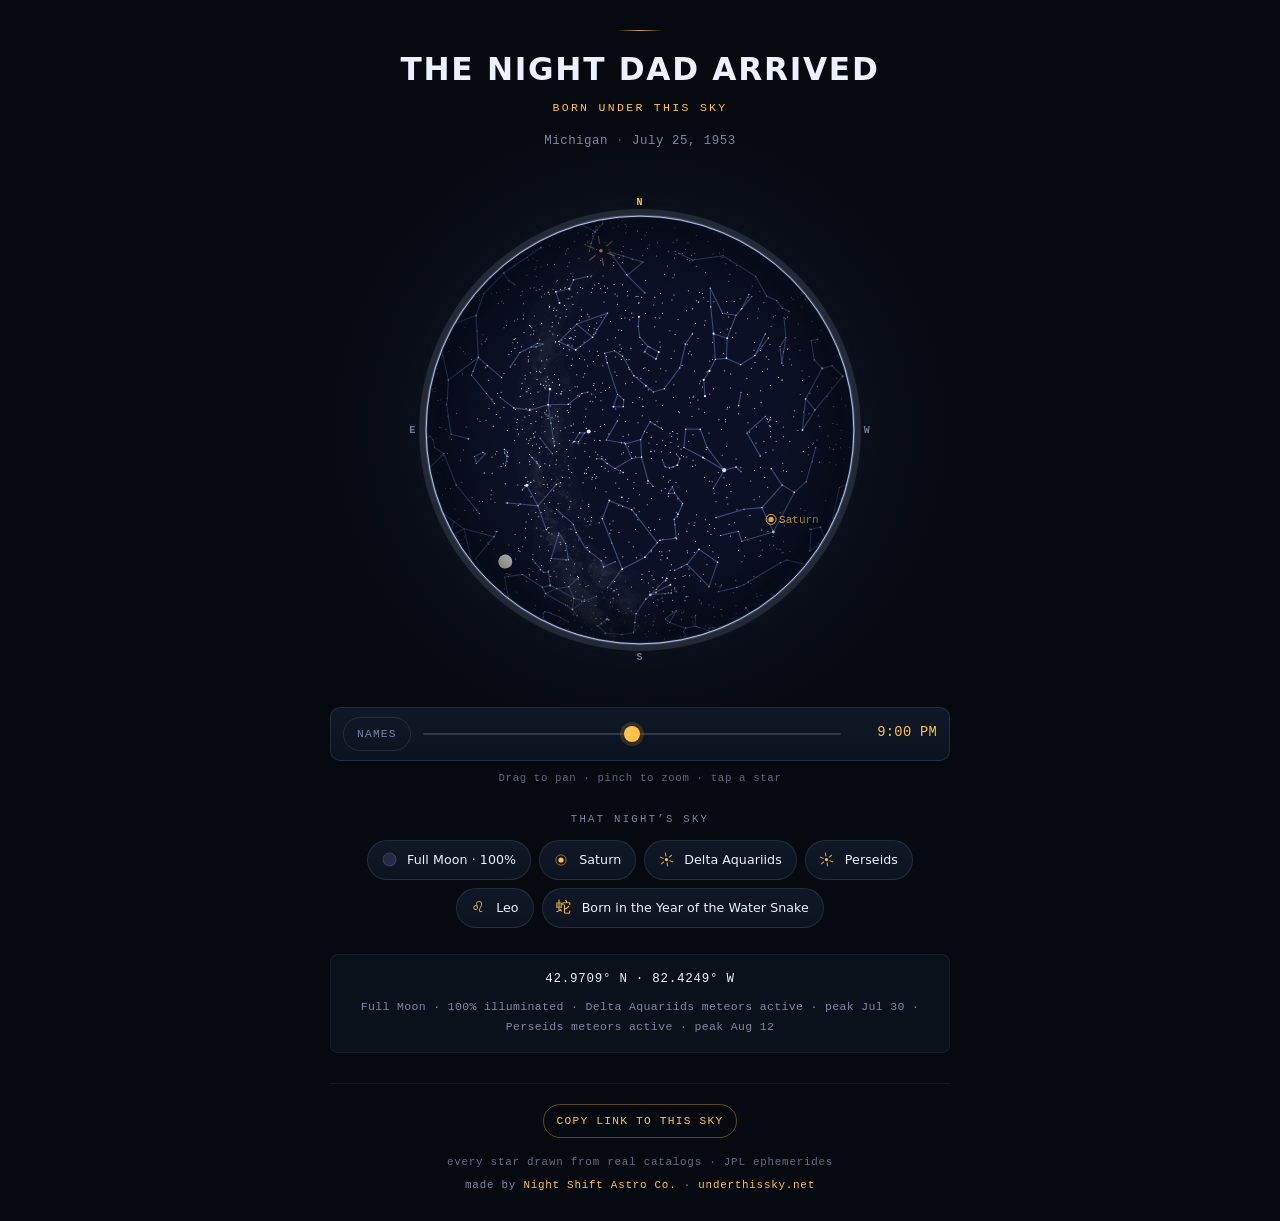
==== commit 65c010e7: "Order pages: rim-lit stage redesign — keepsake header, drawn icons, control bar, provenance plate, s" ====
--- a/s/obkqxfbf/index.html
+++ b/s/obkqxfbf/index.html
@@ -9,38 +9,54 @@
 <link rel="stylesheet" href="sky.css">
 </head>
 <body>
-<main>
-  <div class="skywrap">
-    <canvas id="sky" aria-label="Interactive star chart"></canvas>
-    <div id="tip" role="status"></div>
+<div class="page">
+  <header class="keep">
+    <div class="rule" aria-hidden="true"></div>
+    <h1>THE NIGHT DAD ARRIVED</h1>
+    <div class="occasion">Born under this sky</div>
+    <div class="whereline">
+      <span>Michigan</span>
+      <span class="sep" aria-hidden="true">·</span>
+      <span id="when">July 25, 1953</span>
+    </div>
+  </header>
+
+  <div class="stage">
+    <div class="skywrap">
+      <canvas id="sky" aria-label="Interactive star chart"></canvas>
+      <div id="tip" role="status"></div>
+    </div>
   </div>
-  <div class="hint">drag to pan &middot; pinch or scroll to zoom &middot; tap a star or line
-    &middot; <button id="labelsbtn" class="linkbtn" type="button">show names</button></div>
-  <div id="strip" class="strip" aria-label="That night's sky"></div>
-  <div id="stripnote" class="stripnote" role="status"></div>
-  <div class="timerow">
+
+  <div class="bar">
+    <button id="labelsbtn" class="ctl" type="button" aria-pressed="false">Names</button>
     <input id="time" type="range" min="-360" max="360" step="5" value="0"
            aria-label="Time of night">
-    <div class="t" id="tlabel"></div>
+    <div class="clock" id="tlabel"></div>
   </div>
-  <div class="caption">
-    <h1>THE NIGHT DAD ARRIVED</h1>
-    <div class="sub">Born under this sky</div>
-    <div class="place">Michigan</div>
+  <p class="hint">Drag to pan &middot; pinch to zoom &middot; tap a star</p>
+
+  <section class="details">
+    <h2 class="eyebrow">That night&rsquo;s sky</h2>
+    <div id="strip" class="strip" aria-label="That night's sky"></div>
+    <div id="stripnote" class="stripnote" role="status"></div>
+  </section>
+
+  <section class="plate">
     <div class="coords">42.9709° N   ·   82.4249° W</div>
-    <div class="when" id="when">July 25, 1953</div>
     <div class="events">Full Moon · 100% illuminated   ·   Delta Aquariids meteors active · peak Jul 30   ·   Perseids meteors active · peak Aug 12</div>
-  </div>
-</main>
-<footer>
-  <div class="share"><button id="copybtn" class="linkbtn" type="button">copy link to this sky</button></div>
-  <div style="margin-top:8px">every star drawn from real catalogs &middot; JPL ephemerides</div>
-  <div class="brand" style="margin-top:6px">made by
-    <a href="https://nightshiftastroco.etsy.com" rel="noopener">Night Shift Astro Co.</a>
-    &middot; <a href="https://underthissky.net" style="color:inherit">underthissky.net</a>
-  </div>
-</footer>
-<script>window.SKY = {"meta":{"title":"THE NIGHT DAD ARRIVED","subtitle":"Born under this sky","place":"Michigan","lat":42.9709,"lon":-82.4249,"tz":"America/Detroit","theme":"classic","date_label":"July 25, 1953","t0_epoch_ms":-518652000000,"utc_offset_min":-300,"events":["Full Moon \u00b7 100% illuminated","Delta Aquariids meteors active \u00b7 peak Jul 30","Perseids meteors active \u00b7 peak Aug 12"],"occasion":"birth","zodiac":{"label":"\u264c Leo","tip":"Leo by the calendar \u2014 the Sun itself stood in Cancer that day.","target":"Leo"},"chinese":{"label":"Born in the Year of the Water Snake","tip":"Born in the Year of the Water Snake (\u7678\u5df3) \u2014 a year named by Jupiter, the Year Star (\u6b72\u661f), on its twelve-year journey. The Year Star is on this chart.","hanzi":"\u86c7","ganzhi":"\u7678\u5df3"},"showers":[{"name":"Delta Aquariids","ra":22.7,"dec":-16.4,"peak":"Jul 30"},{"name":"Perseids","ra":3.2,"dec":58.0,"peak":"Aug 12"}]},"window":{"start_min":-360,"step_min":30,"samples":[{"lst":10.72358,"moon":[19.7753,-22.63,0.994,1],"sun":[8.3663,19.446],"planets":[[8.2384,14.775],[5.3139,20.725],[8.026,21.566],[5.1303,22.307],[13.4192,-6.314]]},{"lst":11.22495,"moon":[19.8005,-22.577,0.994,1],"sun":[8.3676,19.441],"planets":[[8.2374,14.779],[5.3155,20.728],[8.027,21.563],[5.1306,22.308],[13.4193,-6.315]]},{"lst":11.72632,"moon":[19.825,-22.527,0.995,1],"sun":[8.369,19.437],"planets":[[8.2364,14.783],[5.3171,20.73],[8.0279,21.561],[5.1309,22.308],[13.4193,-6.315]]},{"lst":12.22769,"moon":[19.8488,-22.478,0.995,1],"sun":[8.3703,19.432],"planets":[[8.2354,14.786],[5.3188,20.733],[8.0288,21.558],[5.1312,22.309],[13.4194,-6.316]]},{"lst":12.72906,"moon":[19.8718,-22.43,0.996,1],"sun":[8.3717,19.427],"planets":[[8.2345,14.79],[5.3204,20.735],[8.0298,21.555],[5.1315,22.309],[13.4195,-6.316]]},{"lst":13.23043,"moon":[19.8941,-22.383,0.996,1],"sun":[8.373,19.423],"planets":[[8.2335,14.793],[5.322,20.738],[8.0307,21.553],[5.1318,22.309],[13.4195,-6.317]]},{"lst":13.7318,"moon":[19.9155,-22.335,0.996,1],"sun":[8.3744,19.418],"planets":[[8.2325,14.797],[5.3237,20.74],[8.0317,21.55],[5.1321,22.31],[13.4196,-6.317]]},{"lst":14.23317,"moon":[19.936,-22.288,0.996,1],"sun":[8.3758,19.413],"planets":[[8.2315,14.8],[5.3253,20.743],[8.0326,21.547],[5.1324,22.31],[13.4196,-6.318]]},{"lst":14.73453,"moon":[19.9557,-22.239,0.997,1],"sun":[8.3771,19.409],"planets":[[8.2306,14.804],[5.3269,20.745],[8.0336,21.545],[5.1327,22.31],[13.4197,-6.318]]},{"lst":15.2359,"moon":[19.9746,-22.188,0.997,1],"sun":[8.3785,19.404],"planets":[[8.2296,14.807],[5.3286,20.748],[8.0345,21.542],[5.133,22.311],[13.4198,-6.318]]},{"lst":15.73727,"moon":[19.9927,-22.135,0.997,1],"sun":[8.3799,19.399],"planets":[[8.2286,14.811],[5.3302,20.75],[8.0355,21.539],[5.1333,22.311],[13.4198,-6.319]]},{"lst":16.23864,"moon":[20.0101,-22.08,0.997,1],"sun":[8.3813,19.395],"planets":[[8.2277,14.815],[5.3319,20.753],[8.0364,21.537],[5.1336,22.311],[13.4199,-6.319]]},{"lst":16.74001,"moon":[20.0267,-22.022,0.998,1],"sun":[8.3826,19.39],"planets":[[8.2267,14.818],[5.3335,20.755],[8.0374,21.534],[5.1339,22.312],[13.42,-6.32]]},{"lst":17.24138,"moon":[20.0426,-21.959,0.998,1],"sun":[8.384,19.385],"planets":[[8.2258,14.822],[5.3352,20.758],[8.0383,21.531],[5.1341,22.312],[13.42,-6.32]]},{"lst":17.74275,"moon":[20.058,-21.893,0.998,1],"sun":[8.3854,19.38],"planets":[[8.2248,14.826],[5.3368,20.76],[8.0393,21.529],[5.1344,22.313],[13.4201,-6.321]]},{"lst":18.24412,"moon":[20.0729,-21.823,0.998,1],"sun":[8.3868,19.376],"planets":[[8.2239,14.829],[5.3385,20.763],[8.0403,21.526],[5.1347,22.313],[13.4201,-6.321]]},{"lst":18.74549,"moon":[20.0874,-21.748,0.998,1],"sun":[8.3882,19.371],"planets":[[8.2229,14.833],[5.3401,20.765],[8.0412,21.523],[5.135,22.313],[13.4202,-6.322]]},{"lst":19.24686,"moon":[20.1016,-21.668,0.998,1],"sun":[8.3895,19.366],"planets":[[8.222,14.837],[5.3417,20.768],[8.0422,21.521],[5.1353,22.314],[13.4203,-6.322]]},{"lst":19.74822,"moon":[20.1156,-21.583,0.998,1],"sun":[8.3909,19.362],"planets":[[8.2211,14.84],[5.3434,20.77],[8.0431,21.518],[5.1356,22.314],[13.4203,-6.323]]},{"lst":20.24959,"moon":[20.1295,-21.493,0.999,1],"sun":[8.3923,19.357],"planets":[[8.2201,14.844],[5.345,20.773],[8.0441,21.515],[5.1359,22.314],[13.4204,-6.323]]},{"lst":20.75096,"moon":[20.1435,-21.399,0.999,1],"sun":[8.3937,19.353],"planets":[[8.2192,14.848],[5.3467,20.775],[8.045,21.513],[5.1362,22.315],[13.4205,-6.324]]},{"lst":21.25233,"moon":[20.1576,-21.299,0.999,1],"sun":[8.3951,19.348],"planets":[[8.2183,14.852],[5.3483,20.778],[8.046,21.51],[5.1365,22.315],[13.4205,-6.324]]},{"lst":21.7537,"moon":[20.1719,-21.195,0.999,1],"sun":[8.3965,19.343],"planets":[[8.2173,14.856],[5.35,20.781],[8.0469,21.507],[5.1368,22.316],[13.4206,-6.325]]},{"lst":22.25507,"moon":[20.1866,-21.086,0.999,1],"sun":[8.3978,19.339],"planets":[[8.2164,14.859],[5.3516,20.783],[8.0479,21.505],[5.1371,22.316],[13.4207,-6.325]]},{"lst":22.75644,"moon":[20.2017,-20.974,0.999,1],"sun":[8.3992,19.334],"planets":[[8.2155,14.863],[5.3532,20.786],[8.0488,21.502],[5.1374,22.316],[13.4207,-6.326]]}],"planet_names":["Mercury","Venus","Mars","Jupiter","Saturn"]},"stars":[[0.0223,-50.337,5.5],[0.0266,-77.066,4.8],[0.0269,61.223,5.6],[0.0304,-3.028,5.1],[0.0327,-6.014,4.4],[0.0389,-29.72,5.0],[0.0623,-17.336,4.5],[0.075,-10.51,5.0],[0.0781,-71.437,5.6],[0.0889,-5.708,4.6],[0.095,13.396,5.5],[0.1074,64.196,5.6],[0.1398,29.09,2.1],[0.1507,18.212,5.6],[0.1529,59.15,2.3],[0.1559,-27.988,5.4],[0.1568,-45.747,3.9],[0.1673,11.146,5.5],[0.1673,-82.224,5.3],[0.172,46.072,5.0],[0.1877,-15.468,4.9],[0.1929,-27.8,5.4],[0.1956,-35.133,5.2],[0.2028,-17.938,5.3],[0.2206,15.184,2.8],[0.241,-7.781,5.1],[0.2434,20.207,4.8],[0.244,-18.933,4.4],[0.2849,38.682,4.6],[0.3055,36.785,4.5],[0.3238,-8.824,3.6],[0.3341,-64.875,4.2],[0.3433,8.19,5.4],[0.3442,-69.625,5.5],[0.352,37.969,5.2],[0.3587,-28.981,5.2],[0.4043,52.02,5.6],[0.4132,61.831,5.4],[0.4279,-77.254,2.8],[0.4367,-43.68,3.9],[0.4381,-42.306,2.4],[0.4655,-33.007,4.9],[0.4675,17.893,5.0],[0.4705,44.394,5.2],[0.474,-39.915,5.4],[0.502,29.752,5.2],[0.5063,-23.788,5.2],[0.5236,-48.804,4.8],[0.5257,-62.958,4.4],[0.5259,-62.966,4.5],[0.5281,52.84,5.6],[0.5295,54.522,4.7],[0.5432,20.294,5.4],[0.5455,-63.032,5.1],[0.55,62.932,4.2],[0.5614,-29.558,5.5],[0.5744,-52.373,5.6],[0.5875,-3.593,5.2],[0.5948,-48.001,5.5],[0.6023,54.168,5.1],[0.6129,44.489,5.1],[0.6147,33.719,4.3],[0.6162,53.897,3.7],[0.6224,-24.767,5.6],[0.6226,35.4,5.5],[0.6426,29.312,4.3],[0.6527,49.355,5.5],[0.6555,30.861,3.3],[0.6654,21.438,5.4],[0.6751,56.537,2.2],[0.6853,39.459,5.3],[0.6888,-46.085,4.6],[0.7011,50.513,4.8],[0.7079,-65.468,5.4],[0.7226,-57.463,4.4],[0.7245,47.025,5.0],[0.7265,-17.987,2.0],[0.7365,-10.61,4.8],[0.7454,48.284,4.5],[0.7457,-22.006,5.2],[0.7548,55.221,5.4],[0.7699,-22.522,5.5],[0.7758,15.476,5.4],[0.7837,11.974,5.5],[0.789,24.267,4.1],[0.7961,74.848,5.4],[0.8003,-21.722,5.6],[0.8048,7.3,5.9],[0.8098,-74.923,5.1],[0.8114,7.585,4.4],[0.8139,50.968,4.9],[0.8163,16.941,5.1],[0.8183,57.815,3.5],[0.8238,-13.561,5.6],[0.8302,41.079,4.5],[0.8314,27.71,5.5],[0.8354,-10.644,5.2],[0.8448,-50.987,5.2],[0.8454,64.248,5.3],[0.878,-24.006,5.5],[0.8835,-1.144,4.8],[0.8845,61.124,4.8],[0.9147,83.707,5.6],[0.9161,23.628,5.5],[0.9167,58.973,4.8],[0.9168,-69.527,5.5],[0.9337,-11.267,5.3],[0.9444,59.181,4.6],[0.9451,60.717,2.1],[0.9459,38.499,3.9],[0.9464,60.363,5.6],[0.9534,23.418,4.4],[0.9639,28.992,5.4],[0.9768,-29.357,4.3],[1.0217,-38.917,5.6],[1.0407,-31.552,5.5],[1.047,31.804,5.5],[1.047,-46.397,5.4],[1.0491,7.89,4.3],[1.0507,-4.837,5.4],[1.0947,21.473,5.3],[1.0949,21.465,5.5],[1.1014,-46.718,3.3],[1.1014,-9.839,5.6],[1.1218,-61.775,5.4],[1.13,-41.487,5.2],[1.1325,20.739,5.6],[1.1336,43.942,5.0],[1.1375,54.92,5.2],[1.1395,5.65,5.5],[1.1397,-55.246,3.9],[1.1432,-10.182,3.5],[1.1456,86.257,4.2],[1.1584,47.242,4.3],[1.1622,35.621,2.1],[1.1637,19.658,5.6],[1.1776,68.779,5.3],[1.185,55.15,4.3],[1.1852,31.425,5.2],[1.1904,64.203,5.6],[1.1909,21.035,4.7],[1.1943,30.09,4.5],[1.1948,65.019,5.6],[1.2046,79.674,5.6],[1.2289,7.575,5.2],[1.2292,24.584,4.7],[1.24,-7.923,5.1],[1.253,-45.532,5.0],[1.2627,-68.876,4.2],[1.2767,-2.5,5.4],[1.2967,3.614,5.1],[1.3244,27.264,4.7],[1.3347,58.232,5.0],[1.352,28.738,5.2],[1.3723,45.529,4.9],[1.3946,37.715,5.6],[1.4004,-8.183,3.6],[1.4113,-41.493,5.4],[1.427,-14.599,4.9],[1.4302,60.235,2.7],[1.4322,68.13,4.7],[1.4376,19.172,5.3],[1.4449,19.24,5.5],[1.4477,-13.057,5.5],[1.4609,45.407,4.8],[1.4728,-43.318,3.4],[1.4934,-21.629,5.1],[1.5017,47.007,5.3],[1.5031,6.144,4.8],[1.5209,-49.073,3.9],[1.5247,15.346,3.6],[1.5489,-36.865,5.5],[1.5655,59.232,4.7],[1.5997,-15.4,5.4],[1.6133,41.405,4.1],[1.6183,12.142,5.5],[1.6286,-57.237,0.5],[1.6332,48.628,3.6],[1.6354,57.978,5.5],[1.6419,73.04,5.3],[1.6477,-21.275,5.6],[1.6558,44.386,5.0],[1.6763,40.577,5.0],[1.6905,5.488,4.5],[1.6964,42.613,5.0],[1.7024,-32.327,5.2],[1.7057,68.043,5.6],[1.7081,-53.741,5.5],[1.7083,20.269,5.2],[1.7121,-3.69,5.0],[1.7155,70.623,5.2],[1.7277,50.689,4.0],[1.7345,-15.937,3.5],[1.7566,9.158,4.3],[1.7608,-25.053,5.3],[1.7665,-5.733,5.4],[1.7683,-50.816,5.5],[1.7684,-53.522,5.0],[1.8264,-10.686,4.7],[1.8577,-10.335,3.7],[1.8665,55.147,5.5],[1.8847,29.579,3.4],[1.8882,40.73,5.4],[1.8922,19.294,3.9],[1.8926,3.188,4.6],[1.8941,-46.303,4.4],[1.9061,-42.497,5.1],[1.9066,63.67,3.4],[1.9107,20.808,2.6],[1.9156,-67.647,4.7],[1.9326,-51.609,3.7],[1.9333,68.685,5.0],[1.9445,-22.527,4.9],[1.9528,-47.385,4.8],[1.9558,17.818,5.1],[1.9655,23.596,4.8],[1.9795,-61.57,2.9],[1.9939,64.622,5.3],[1.9941,-42.031,5.6],[1.9962,-20.825,5.4],[2.0001,-21.078,4.0],[2.0075,-8.524,5.4],[2.0208,-30.002,5.3],[2.0284,-44.714,5.2],[2.0326,70.907,4.5],[2.0341,2.764,3.8],[2.0384,54.488,5.0],[2.0494,33.284,5.5],[2.0501,64.39,5.6],[2.0532,0.129,5.4],[2.0573,72.421,4.0],[2.065,42.33,2.1],[2.0748,-29.297,4.7],[2.0853,77.281,5.3],[2.0921,76.115,5.2],[2.1094,22.648,5.0],[2.1196,23.462,2.0],[2.1415,37.859,4.8],[2.157,25.94,5.0],[2.1591,34.987,3.0],[2.2062,30.303,4.9],[2.2134,21.211,5.2],[2.2151,-30.724,5.3],[2.2167,8.847,4.4],[2.2204,44.232,4.8],[2.2267,51.066,5.3],[2.2374,-67.841,5.6],[2.2619,25.043,5.6],[2.2656,33.359,5.2],[2.2752,-51.512,3.6],[2.2831,-6.422,5.5],[2.2842,34.224,4.8],[2.2886,33.847,4.0],[2.3004,1.758,5.6],[2.3021,19.901,5.6],[2.3158,28.643,5.3],[2.3213,47.38,5.3],[2.3224,-2.978,6.5],[2.3495,50.151,5.6],[2.3625,-68.659,4.1],[2.3657,0.396,5.3],[2.3671,-10.778,5.4],[2.3701,-0.885,5.4],[2.3726,55.846,5.2],[2.3757,-23.816,5.2],[2.4069,50.007,5.2],[2.4136,10.611,5.5],[2.415,-60.312,5.4],[2.4271,50.279,4.7],[2.4325,-12.29,4.9],[2.4498,-47.704,4.2],[2.4577,31.801,5.5],[2.4671,-33.811,5.1],[2.4693,8.46,4.3],[2.4694,29.669,5.3],[2.4844,67.402,4.5],[2.525,2.267,5.3],[2.5278,-79.109,5.3],[2.5297,89.264,2.0],[2.5348,-15.245,4.7],[2.535,36.147,5.2],[2.536,-1.035,5.4],[2.5641,-28.232,5.0],[2.5963,34.688,5.4],[2.5979,5.593,4.9],[2.6,-7.832,5.5],[2.6234,-52.543,5.3],[2.6339,72.818,5.2],[2.6469,21.961,5.5],[2.658,0.329,4.1],[2.6594,-11.872,4.8],[2.6598,-68.267,4.1],[2.6633,-42.892,4.7],[2.6777,-54.55,5.2],[2.6778,-39.855,4.1],[2.6781,27.061,5.3],[2.7041,40.194,4.9],[2.7093,-50.8,5.4],[2.7217,3.236,3.5],[2.7242,27.707,4.7],[2.7348,44.297,5.4],[2.7354,-13.859,4.2],[2.7366,49.228,4.1],[2.749,10.114,4.3],[2.7493,12.446,5.2],[2.7517,-18.573,4.5],[2.759,-67.617,4.8],[2.7985,29.247,4.5],[2.8171,-62.807,5.2],[2.8182,-32.406,4.5],[2.8215,17.464,5.3],[2.8317,-27.942,5.4],[2.8331,27.261,3.6],[2.8413,-75.067,4.8],[2.8431,38.319,4.2],[2.8446,-35.676,5.5],[2.8449,55.895,3.8],[2.8506,-21.004,4.8],[2.8582,15.082,5.5],[2.8586,35.06,4.6],[2.8952,38.337,5.3],[2.9043,52.762,3.9],[2.9325,61.521,5.6],[2.9405,-8.898,3.9],[2.9406,18.023,5.6],[2.9437,-3.712,5.2],[2.9548,31.934,5.1],[2.9566,-23.862,5.4],[2.971,-40.305,2.9],[2.9784,-2.783,5.2],[2.9794,39.663,4.7],[2.9799,-64.071,5.0],[2.9844,35.183,4.9],[2.9869,21.34,4.6],[2.9948,-2.465,5.6],[2.9952,8.907,4.7],[2.9972,47.221,5.5],[3.0145,52.352,5.2],[3.0376,-71.902,5.5],[3.038,4.09,2.5],[3.0399,-23.624,4.1],[3.0451,-7.685,5.3],[3.0602,-59.738,5.1],[3.0713,-7.601,5.3],[3.0799,53.506,2.9],[3.0863,38.84,3.3],[3.0907,25.255,5.5],[3.0923,56.706,4.8],[3.1022,79.419,5.5],[3.1093,-6.089,5.2],[3.1361,40.956,2.1],[3.151,49.613,4.0],[3.1583,44.858,3.8],[3.1882,39.612,4.6],[3.1938,19.727,4.3],[3.199,74.394,4.8],[3.2012,-28.988,3.8],[3.2073,6.661,5.5],[3.2129,-1.196,5.1],[3.2484,21.044,4.9],[3.2639,-8.82,4.8],[3.266,-77.388,5.5],[3.2701,50.938,5.0],[3.2959,-62.575,5.5],[3.2965,44.025,5.5],[3.3033,-62.506,5.2],[3.3061,-22.511,4.9],[3.3105,50.222,5.2],[3.3122,34.223,4.8],[3.3188,50.095,5.0],[3.3227,3.37,4.8],[3.3253,-21.758,3.7],[3.3319,-43.07,4.3],[3.3331,65.652,4.7],[3.3388,77.735,5.4],[3.339,29.048,4.5],[3.3538,21.147,5.3],[3.3567,-23.635,5.5],[3.3574,43.33,5.0],[3.37,27.608,5.5],[3.3792,20.742,5.1],[3.387,49.213,5.3],[3.4051,24.724,5.5],[3.4054,49.861,1.8],[3.4113,64.586,5.1],[3.4136,9.029,3.6],[3.4528,9.733,3.7],[3.4675,49.063,5.0],[3.4812,49.848,5.6],[3.4845,59.94,4.2],[3.4895,49.509,4.7],[3.4896,-62.938,4.7],[3.4933,-12.675,5.6],[3.4985,58.879,4.5],[3.5001,55.452,5.1],[3.5068,11.336,5.1],[3.5096,47.995,4.4],[3.5103,-5.075,4.7],[3.5145,12.937,4.1],[3.5357,48.023,5.5],[3.5406,46.057,5.3],[3.5488,-9.458,3.7],[3.5631,-21.633,4.3],[3.5994,-11.194,5.6],[3.6048,-17.467,5.2],[3.6082,48.193,4.3],[3.6146,0.402,4.3],[3.6182,-40.275,4.6],[3.6642,3.057,5.5],[3.6773,-5.211,5.5],[3.6855,37.58,5.5],[3.7026,63.217,5.1],[3.7041,-31.938,5.0],[3.7063,33.965,5.0],[3.7139,-37.314,4.6],[3.7154,47.788,3.0],[3.7208,-9.763,3.5],[3.7261,-10.486,5.6],[3.7366,-64.807,3.8],[3.7386,32.288,3.8],[3.7418,-1.163,5.2],[3.7421,36.46,5.6],[3.7467,24.289,5.5],[3.7479,24.113,3.7],[3.749,-0.297,5.6],[3.7532,42.579,3.8],[3.7535,24.467,4.3],[3.7612,6.05,5.3],[3.7638,24.368,3.9],[3.7673,63.345,4.8],[3.769,-12.102,4.4],[3.7721,23.948,4.1],[3.7808,-23.25,4.2],[3.7873,-74.239,3.3],[3.7914,24.105,2.9],[3.7943,-23.875,5.2],[3.7989,-30.168,5.5],[3.8045,11.143,5.1],[3.8058,23.421,5.4],[3.81,-37.62,4.3],[3.8194,24.053,3.6],[3.8198,24.137,5.0],[3.8205,70.871,5.4],[3.8242,-36.2,4.2],[3.8254,65.526,4.4],[3.8257,33.091,5.1],[3.8386,25.579,5.2],[3.8393,71.332,4.6],[3.8782,-5.361,5.5],[3.8942,-34.732,5.1],[3.8952,-24.612,4.6],[3.9022,31.884,2.8],[3.9049,-2.955,4.5],[3.9328,47.871,5.4],[3.9413,35.081,5.5],[3.9435,50.695,5.3],[3.9523,61.109,5.0],[3.9571,63.072,5.0],[3.9642,40.01,2.9],[3.9672,-13.509,3.0],[3.9791,-61.4,4.6],[3.9827,35.791,4.0],[3.9987,-24.016,4.6],[4.0113,12.49,3.4],[4.0149,-62.159,4.5],[4.0217,-61.079,5.0],[4.0256,-1.55,5.3],[4.0435,-0.269,5.4],[4.0526,5.989,3.9],[4.0624,5.436,5.3],[4.0657,8.197,5.5],[4.0694,2.827,5.4],[4.0727,24.106,5.5],[4.0742,59.156,5.0],[4.0783,22.082,4.4],[4.0937,-27.652,5.6],[4.1097,50.351,4.2],[4.1101,27.6,5.2],[4.1168,29.001,5.2],[4.1435,38.04,5.5],[4.1444,47.713,4.0],[4.1528,19.609,5.5],[4.155,-16.386,5.5],[4.1674,80.699,5.1],[4.1729,-6.924,5.4],[4.1805,26.481,5.4],[4.1807,-41.994,4.9],[4.1978,-6.838,4.0],[4.2259,7.716,5.3],[4.2323,9.264,4.8],[4.2334,-42.294,3.9],[4.2399,-10.256,4.9],[4.2404,-62.474,3.3],[4.2434,10.011,5.2],[4.2468,-62.192,5.5],[4.2481,40.484,4.7],[4.2483,48.409,4.1],[4.2545,-7.653,4.4],[4.2589,8.892,4.3],[4.2671,-51.487,4.3],[4.2747,-59.302,4.4],[4.2786,53.612,5.2],[4.2877,20.579,4.9],[4.2982,-33.798,3.5],[4.3041,50.296,4.6],[4.3203,50.049,5.5],[4.3213,-44.268,5.3],[4.3239,21.142,5.5],[4.3269,21.773,5.3],[4.3299,15.628,3.6],[4.3327,14.035,5.6],[4.3365,50.921,5.5],[4.3392,27.351,5.0],[4.3402,34.567,4.9],[4.3434,15.095,5.3],[4.3442,-20.64,5.4],[4.3445,65.14,5.3],[4.3592,46.499,4.8],[4.3632,60.736,5.4],[4.3648,-63.386,5.2],[4.3764,25.629,5.4],[4.3822,17.543,3.8],[4.3947,-3.745,5.2],[4.3977,9.461,5.1],[4.4006,-34.017,4.0],[4.4016,17.444,4.8],[4.4228,22.294,4.2],[4.4236,22.2,5.3],[4.4248,17.928,4.3],[4.4351,31.439,5.3],[4.4385,22.814,4.3],[4.4391,15.618,4.5],[4.4434,14.714,4.7],[4.4508,80.824,5.4],[4.4548,22.996,5.5],[4.4704,83.808,5.5],[4.474,16.36,5.0],[4.4756,1.381,5.5],[4.4762,15.962,3.8],[4.4769,19.18,3.5],[4.4777,15.871,3.4],[4.4806,13.048,5.0],[4.5002,83.34,5.5],[4.5024,15.638,5.6],[4.5093,16.194,4.8],[4.5104,13.724,5.4],[4.5108,15.692,5.5],[4.5139,-44.954,5.1],[4.5313,-0.044,4.9],[4.5585,-29.766,4.5],[4.5641,14.844,4.7],[4.5666,-55.045,3.3],[4.5699,-8.231,5.2],[4.5699,-8.97,5.2],[4.5925,-30.562,3.8],[4.5942,10.161,4.2],[4.5987,16.509,0.9],[4.6053,-3.352,3.9],[4.6115,41.265,4.2],[4.6127,-62.077,5.6],[4.6205,0.998,5.3],[4.6267,-2.474,5.2],[4.636,12.511,4.3],[4.6363,-14.304,3.9],[4.6482,-12.123,5.0],[4.6517,7.871,5.4],[4.6526,15.8,5.1],[4.6546,15.918,4.7],[4.6555,-14.359,5.5],[4.6652,53.08,5.1],[4.6661,53.473,5.4],[4.6676,12.198,5.5],[4.6686,-24.482,5.6],[4.674,-19.671,4.3],[4.676,-41.864,4.4],[4.701,-37.144,5.0],[4.7041,22.957,4.3],[4.7129,-50.481,5.3],[4.7151,43.365,5.3],[4.7178,-70.931,5.5],[4.7355,-18.667,5.5],[4.7392,-59.733,5.3],[4.7405,11.146,5.4],[4.7584,-3.255,4.0],[4.7671,11.706,5.3],[4.7934,-16.934,5.5],[4.8001,56.757,5.3],[4.8202,31.437,5.6],[4.8307,6.961,3.2],[4.8318,37.488,4.9],[4.8366,-16.217,5.0],[4.8435,8.9,4.3],[4.8487,-53.462,5.6],[4.8534,5.605,3.7],[4.8562,18.84,5.1],[4.8681,63.505,5.5],[4.8755,14.251,4.7],[4.8772,36.703,4.8],[4.8816,-5.453,4.4],[4.8897,2.508,5.3],[4.9008,66.343,4.3],[4.9042,2.441,3.7],[4.913,11.426,5.2],[4.9133,7.779,5.3],[4.9149,10.151,4.6],[4.9175,55.259,5.5],[4.9198,-74.937,5.5],[4.9395,13.514,4.1],[4.9401,-5.171,5.5],[4.9499,33.166,2.7],[4.9548,53.752,4.4],[4.9562,17.154,5.5],[4.9758,1.714,4.5],[4.9876,37.89,4.9],[4.9973,-10.263,5.4],[4.9988,-12.537,4.8],[5.0058,81.194,5.1],[5.0238,-20.052,4.9],[5.024,-7.174,4.8],[5.0328,43.823,3.0],[5.0361,-26.275,5.0],[5.0413,41.076,3.7],[5.0453,-71.314,5.3],[5.0469,-49.151,5.4],[5.0516,21.59,4.6],[5.057,60.442,4.0],[5.0734,-35.483,4.5],[5.0762,15.404,4.7],[5.0828,-49.578,5.0],[5.091,-22.371,3.2],[5.0919,-57.473,4.7],[5.1023,58.972,5.2],[5.1086,41.234,3.2],[5.1113,51.598,5.0],[5.1127,-4.655,5.1],[5.1242,18.645,4.9],[5.1261,-63.4,5.2],[5.1301,20.418,5.3],[5.1308,-5.086,2.8],[5.1314,8.498,5.3],[5.1352,24.265,5.5],[5.1455,-4.456,5.1],[5.1524,-8.754,4.2],[5.1555,9.83,5.4],[5.1617,15.597,4.8],[5.1897,-11.849,5.6],[5.1949,16.046,5.2],[5.205,-11.869,4.5],[5.2062,73.947,5.4],[5.2155,-16.205,3.3],[5.2205,-12.941,4.4],[5.2215,2.861,4.5],[5.2238,38.484,4.8],[5.2293,-67.185,4.8],[5.2423,-8.202,0.2],[5.2456,5.156,5.5],[5.2568,-26.944,5.1],[5.2568,32.688,5.0],[5.2678,11.341,5.5],[5.2782,45.998,0.1],[5.2914,-34.895,4.8],[5.2934,-6.844,3.6],[5.2945,-13.52,5.5],[5.3029,33.372,4.5],[5.3044,42.792,5.5],[5.3167,33.748,5.4],[5.319,40.099,4.7],[5.3198,2.596,5.3],[5.3213,22.096,5.0],[5.3228,-50.606,5.4],[5.3263,-13.177,4.3],[5.3331,-12.316,5.3],[5.3336,33.958,5.0],[5.3374,41.086,5.5],[5.3408,-21.24,4.7],[5.3627,-0.382,4.7],[5.3628,-24.773,5.1],[5.3634,41.805,5.2],[5.376,79.231,5.1],[5.3806,3.544,5.0],[5.3806,41.029,5.5],[5.3911,57.544,5.2],[5.3917,-13.927,5.2],[5.3991,-7.808,4.1],[5.4071,17.384,5.0],[5.4079,-2.397,3.4],[5.408,-0.891,5.1],[5.4109,37.385,5.0],[5.4125,1.846,4.9],[5.4172,-10.329,5.6],[5.4189,6.35,1.6],[5.4382,28.607,1.6],[5.4387,-58.913,5.1],[5.4473,3.096,4.6],[5.4528,17.962,5.4],[5.4606,21.937,4.9],[5.4608,34.476,5.1],[5.4627,15.874,5.5],[5.4708,-20.759,2.8],[5.4709,-37.231,5.6],[5.4879,25.15,5.5],[5.4955,-1.092,4.7],[5.5026,-47.078,5.5],[5.5028,63.067,5.4],[5.5131,5.948,4.2],[5.5188,-20.864,5.5],[5.5202,-35.471,3.9],[5.5207,3.292,5.5],[5.5313,-76.341,5.2],[5.5322,-7.302,4.6],[5.5334,-0.299,2.2],[5.5369,18.594,4.3],[5.5373,17.058,5.5],[5.5448,-1.592,5.3],[5.5455,32.192,4.7],[5.5455,-17.822,2.6],[5.5476,-38.513,5.5],[5.5499,-64.228,5.3],[5.5587,-1.156,5.4],[5.5604,-62.49,3.8],[5.5651,14.306,5.6],[5.5713,3.767,5.3],[5.5803,9.49,4.4],[5.5841,-6.002,4.8],[5.5856,9.934,3.4],[5.587,10.24,5.6],[5.5877,-5.387,5.0],[5.5879,-5.39,5.1],[5.5897,-5.416,5.0],[5.5898,-4.838,4.6],[5.5906,-5.91,2.8],[5.5909,24.04,5.4],[5.5943,-4.856,5.2],[5.6036,-1.202,1.7],[5.6151,9.291,4.1],[5.6177,17.04,5.5],[5.6274,21.143,3.0],[5.6291,-28.69,5.3],[5.6439,30.492,5.4],[5.6458,-2.6,3.8],[5.6481,-7.213,4.8],[5.6531,4.121,4.5],[5.6608,-34.074,2.6],[5.6623,25.897,5.2],[5.6638,-32.629,5.4],[5.6793,-1.943,1.7],[5.6808,-1.129,5.0],[5.6883,16.534,4.8],[5.7042,-34.668,5.3],[5.708,1.475,4.9],[5.7411,-22.448,3.6],[5.7462,-65.736,4.3],[5.765,49.826,5.5],[5.7666,-32.306,5.2],[5.7743,-46.597,5.3],[5.7826,-14.822,3.5],[5.7881,-51.067,3.9],[5.7906,17.729,5.5],[5.7953,13.9,5.3],[5.7959,-9.67,2.1],[5.8001,6.454,5.3],[5.8169,24.568,4.9],[5.8196,39.181,4.5],[5.8258,12.651,4.9],[5.8268,-14.484,5.5],[5.8305,-56.167,4.5],[5.8315,-66.901,5.1],[5.838,-79.361,5.5],[5.8414,14.306,5.5],[5.8481,-52.109,5.2],[5.8493,-35.768,3.1],[5.8495,27.968,5.6],[5.8507,37.306,4.7],[5.8554,-20.879,3.8],[5.8561,-7.518,5.4],[5.8582,39.148,4.0],[5.8729,14.172,5.6],[5.874,1.855,4.8],[5.8852,-33.801,4.9],[5.8888,27.612,4.6],[5.9017,-63.09,4.7],[5.9064,20.276,4.4],[5.9139,-52.635,5.3],[5.9141,55.707,5.0],[5.9146,-39.958,5.5],[5.9161,59.888,5.2],[5.9195,7.407,0.5],[5.925,-37.121,5.0],[5.9392,-31.382,5.5],[5.9401,-14.168,3.7],[5.9589,-35.283,4.4],[5.9666,25.954,4.8],[5.9804,0.553,5.2],[5.9845,-9.558,5.0],[5.9858,-42.815,4.0],[5.9921,54.285,3.7],[5.9921,44.947,1.9],[5.9954,37.213,2.6],[5.9989,45.937,4.3],[6.0009,-3.074,4.5],[6.0212,-33.912,5.5],[6.0307,-10.598,4.9],[6.0397,9.647,4.1],[6.0543,-26.285,5.0],[6.0576,19.691,5.1],[6.0653,20.138,4.6],[6.0687,23.263,4.2],[6.0704,-6.709,5.2],[6.0831,-16.484,4.9],[6.1026,-14.935,4.7],[6.1089,-23.111,5.5],[6.1097,38.483,5.3],[6.1108,-4.194,5.4],[6.1176,-62.155,5.0],[6.1255,-37.253,5.0],[6.1262,14.768,4.4],[6.1282,-19.166,5.3],[6.1314,-42.154,5.5],[6.1456,-68.843,5.1],[6.1494,-22.427,5.5],[6.1596,-14.585,5.6],[6.1664,58.936,5.3],[6.1696,-40.354,5.5],[6.1706,-74.753,5.1],[6.1716,-54.969,4.7],[6.1875,-65.589,5.0],[6.1977,-6.55,5.1],[6.199,14.209,4.5],[6.2009,16.13,5.0],[6.2142,65.718,5.4],[6.2475,19.156,5.2],[6.2476,-6.275,4.0],[6.248,22.507,3.3],[6.2563,29.498,4.3],[6.257,16.143,5.3],[6.2613,59.999,5.4],[6.2625,-13.718,5.0],[6.2625,12.551,5.4],[6.2741,12.272,5.0],[6.2759,-35.141,4.4],[6.2837,-37.737,5.5],[6.2852,9.942,5.4],[6.2949,-16.816,5.2],[6.2986,61.515,5.0],[6.3038,-19.967,5.5],[6.3141,-9.39,5.4],[6.3141,69.32,4.8],[6.3271,59.011,4.4],[6.3286,-7.823,5.3],[6.3332,-2.944,4.9],[6.3386,-30.063,3.0],[6.3434,-34.144,5.5],[6.3569,-11.773,5.5],[6.3628,53.452,5.3],[6.3686,-33.436,3.9],[6.3773,-69.984,5.6],[6.3783,-17.956,2.0],[6.3822,-56.37,5.6],[6.3827,22.514,2.9],[6.3961,4.593,4.4],[6.3992,-52.696,-0.6],[6.4029,-11.53,5.2],[6.415,49.288,4.9],[6.4246,-69.69,5.4],[6.4405,56.285,5.5],[6.4469,58.417,5.2],[6.4538,0.299,5.2],[6.4543,-0.276,5.5],[6.4557,2.908,5.5],[6.466,-4.762,5.1],[6.4695,-32.58,4.5],[6.4803,-7.033,3.8],[6.4827,20.212,4.1],[6.4913,-56.853,5.2],[6.497,-50.239,5.3],[6.5217,-51.826,5.6],[6.5231,-12.392,5.2],[6.5301,11.544,5.2],[6.5306,-8.158,5.4],[6.5309,-23.418,4.3],[6.5393,-37.697,5.2],[6.5398,-5.869,5.6],[6.5484,7.333,4.5],[6.56,14.155,5.6],[6.5605,-1.22,5.1],[6.5637,-36.232,5.4],[6.5829,-52.976,4.3],[6.5843,-22.965,4.5],[6.5867,28.022,5.3],[6.5901,-36.78,5.6],[6.6091,38.446,5.4],[6.6098,-5.211,5.5],[6.6114,-19.256,4.0],[6.6285,16.399,1.9],[6.6294,-43.196,3.2],[6.6299,-32.34,5.2],[6.6315,-18.237,4.4],[6.6438,-48.22,5.0],[6.647,39.903,5.3],[6.6546,-14.146,4.8],[6.6555,42.489,4.8],[6.683,9.896,4.7],[6.699,-9.168,5.2],[6.7068,17.645,5.2],[6.7181,44.524,5.0],[6.7322,25.131,3.1],[6.7331,13.228,4.5],[6.7412,-31.071,5.2],[6.746,28.971,5.4],[6.7525,-16.716,-1.4],[6.7548,12.896,3.4],[6.7665,-14.796,5.3],[6.7706,59.442,4.9],[6.7707,79.565,5.4],[6.779,43.577,5.2],[6.7804,57.169,5.3],[6.7809,-14.426,5.3],[6.7813,-51.266,5.4],[6.7885,-55.54,5.6],[6.7888,8.037,4.8],[6.7893,-37.93,5.3],[6.7937,-8.999,5.1],[6.7943,48.789,5.2],[6.7977,2.412,4.5],[6.8032,-61.941,3.2],[6.8034,55.704,5.5],[6.816,-15.145,5.4],[6.8307,-32.508,3.5],[6.8309,-53.622,4.4],[6.8318,-46.615,5.1],[6.8323,-50.615,2.9],[6.8461,41.781,5.0],[6.8479,-34.367,5.0],[6.8492,67.572,5.1],[6.8575,-70.963,5.4],[6.8592,21.761,5.3],[6.8798,33.961,3.6],[6.8847,59.449,5.3],[6.8925,-20.224,4.8],[6.8951,68.888,5.1],[6.9022,-24.184,3.9],[6.9032,-12.039,4.1],[6.9069,-1.127,5.4],[6.9107,13.178,4.7],[6.9271,-20.136,4.7],[6.9297,-22.941,5.3],[6.9352,-14.043,5.0],[6.9356,-17.054,4.4],[6.9378,-48.721,4.9],[6.9429,-79.42,5.5],[6.9546,58.423,4.3],[6.9594,-24.631,5.5],[6.9603,45.094,4.9],[6.9736,-34.112,5.1],[6.9766,-25.414,5.6],[6.9771,-28.972,1.5],[6.9974,-67.916,5.2],[7.0011,76.977,4.5],[7.0143,-51.403,5.1],[7.0287,-27.935,3.5],[7.0323,-5.722,5.2],[7.0402,24.215,5.2],[7.0485,-4.239,5.0],[7.0504,-23.833,3.0],[7.0542,-59.178,5.5],[7.0606,10.952,5.1],[7.0626,-15.633,4.1],[7.0649,-49.584,4.9],[7.0659,-43.608,5.6],[7.0674,-42.337,5.2],[7.0685,20.57,4.0],[7.0718,-56.75,5.1],[7.1032,34.474,5.5],[7.1113,-11.294,5.4],[7.1395,15.931,5.5],[7.1399,-26.393,1.8],[7.1458,-70.499,3.8],[7.1475,-39.656,4.8],[7.1705,-4.237,4.9],[7.172,-27.492,5.5],[7.1799,-48.932,5.1],[7.1857,30.245,4.4],[7.1899,-0.302,5.4],[7.1943,39.321,4.9],[7.1977,-0.493,4.2],[7.2044,-40.499,5.3],[7.2093,-46.759,4.5],[7.2204,-45.183,4.9],[7.2229,16.159,5.1],[7.2232,51.429,5.5],[7.2256,-44.64,4.4],[7.2376,-26.353,4.4],[7.2389,3.111,5.4],[7.2439,-48.272,4.8],[7.2468,-26.773,4.0],[7.2475,-27.038,5.6],[7.2559,-30.686,5.4],[7.2639,47.24,5.5],[7.2653,59.637,5.2],[7.2707,-15.586,5.5],[7.2764,-27.881,4.7],[7.2769,-23.316,4.8],[7.2804,-36.593,5.0],[7.2805,-67.957,4.0],[7.2857,-37.097,2.7],[7.3015,16.54,3.6],[7.3051,-36.734,4.7],[7.3089,49.465,5.0],[7.3093,-39.21,5.2],[7.3106,-36.743,5.1],[7.3112,-24.559,4.9],[7.3118,-24.954,4.4],[7.3142,-26.586,5.3],[7.3354,21.982,3.5],[7.3393,-52.312,5.5],[7.3441,-52.086,5.4],[7.3495,-14.36,5.6],[7.3658,20.444,5.1],[7.3674,36.761,5.1],[7.3704,-19.017,4.9],[7.3835,-31.924,5.4],[7.3913,25.051,5.0],[7.3914,-27.834,5.4],[7.3922,-32.202,5.4],[7.4016,-29.303,2.5],[7.4024,40.672,5.2],[7.4112,-16.201,5.2],[7.4122,-31.809,5.3],[7.4162,11.67,5.4],[7.4273,-79.094,5.5],[7.4275,9.276,5.0],[7.4288,27.798,3.8],[7.4394,-51.018,5.1],[7.4452,49.212,4.6],[7.4522,-17.865,5.6],[7.4525,8.289,2.9],[7.4623,21.445,5.2],[7.4664,-29.156,5.5],[7.4672,6.942,5.2],[7.4694,8.926,4.3],[7.4849,-38.812,5.4],[7.4852,31.785,4.2],[7.4872,-43.301,3.2],[7.4885,-1.905,5.6],[7.489,28.118,5.1],[7.4966,12.007,4.5],[7.4969,27.916,5.0],[7.4976,-23.024,4.8],[7.4989,49.672,5.3],[7.5118,-30.962,4.7],[7.5179,82.411,4.9],[7.5301,17.086,5.5],[7.535,1.914,5.2],[7.5532,3.29,5.6],[7.5601,15.827,5.3],[7.5633,-14.524,4.8],[7.5642,-36.338,5.4],[7.5676,-22.296,4.4],[7.5718,-23.474,5.1],[7.5766,31.888,1.6],[7.5858,30.961,5.3],[7.5897,-28.369,4.7],[7.5944,-52.534,4.9],[7.5987,26.896,4.1],[7.6213,-4.111,5.1],[7.6228,-34.969,4.5],[7.6383,-25.365,4.7],[7.6425,35.049,5.6],[7.6472,-26.804,3.8],[7.6528,34.584,4.9],[7.655,5.225,0.4],[7.6576,-38.308,4.8],[7.6579,17.675,5.0],[7.6731,-15.264,5.0],[7.6753,87.02,5.0],[7.6868,48.132,5.6],[7.6875,-9.551,3.9],[7.6877,-38.534,5.4],[7.697,-72.606,3.9],[7.7009,14.209,5.5],[7.7159,-45.173,5.0],[7.7168,58.71,4.9],[7.72,-36.05,5.6],[7.7219,28.884,4.2],[7.7257,-28.411,4.6],[7.7283,-40.934,5.1],[7.7301,-28.955,3.9],[7.7345,50.434,5.3],[7.7353,25.784,5.3],[7.7408,24.398,3.6],[7.7542,-37.969,3.6],[7.7553,28.026,1.2],[7.7597,-34.172,5.4],[7.7658,-14.564,5.0],[7.7673,-6.773,5.5],[7.7687,18.51,4.9],[7.7712,10.768,5.2],[7.7776,37.517,5.2],[7.7903,-38.511,5.1],[7.7918,33.416,5.1],[7.7921,-46.608,5.2],[7.7991,-12.193,5.5],[7.8014,-25.937,4.4],[7.8056,-47.078,4.7],[7.8171,-24.912,5.3],[7.8185,-56.41,5.6],[7.8206,-46.373,4.1],[7.8216,-24.86,3.3],[7.8281,-17.228,5.2],[7.8363,-9.183,5.6],[7.8617,1.767,5.1],[7.8629,-13.898,5.2],[7.8703,-40.576,3.7],[7.871,-34.705,5.0],[7.8774,-38.863,4.5],[7.8843,-36.364,5.4],[7.8843,-49.613,4.6],[7.8884,-48.103,4.2],[7.8916,26.766,5.0],[7.9031,-35.877,5.5],[7.9119,47.565,5.5],[7.9277,19.884,5.4],[7.9463,-52.982,3.5],[7.9477,-22.88,4.2],[7.9494,-43.5,5.4],[7.9551,-44.11,5.1],[7.9611,-30.335,4.8],[7.9629,-60.303,5.6],[7.9644,-45.578,5.1],[7.9707,-49.245,4.5],[7.9724,2.225,5.3],[7.9849,-23.31,5.1],[7.9912,-39.297,5.2],[7.9938,-60.587,5.2],[7.9956,-3.68,4.9],[7.9978,-18.399,4.6],[8.0033,73.918,5.4],[8.0055,-63.567,4.8],[8.0131,17.309,5.6],[8.0204,-1.393,4.7],[8.0378,2.335,4.4],[8.0458,-41.31,5.5],[8.0586,27.794,4.9],[8.0597,-40.003,2.2],[8.0712,-32.675,5.2],[8.0798,79.48,5.4],[8.0844,-53.108,5.5],[8.0846,13.118,5.1],[8.1112,-45.266,5.0],[8.1217,-20.554,5.3],[8.1257,-24.304,2.8],[8.1294,21.582,5.3],[8.1322,-68.617,4.3],[8.141,51.507,4.8],[8.1432,-2.984,4.4],[8.1502,-61.302,4.7],[8.1505,-19.245,4.4],[8.1589,-47.337,1.8],[8.16,-44.123,5.2],[8.162,-47.937,5.2],[8.1777,-13.799,5.5],[8.1879,-12.927,4.7],[8.1893,-39.619,4.4],[8.1905,-42.987,4.7],[8.1925,-7.773,5.4],[8.2035,17.648,4.7],[8.2136,68.474,5.3],[8.2222,-15.788,5.0],[8.2249,-35.9,4.8],[8.2262,-50.196,5.5],[8.2267,-46.992,5.1],[8.2329,-36.322,5.1],[8.2341,-40.348,4.4],[8.2544,-62.916,5.2],[8.2753,9.186,3.5],[8.3048,-35.452,5.6],[8.3052,-65.613,5.1],[8.3087,-76.92,4.0],[8.3093,-36.659,4.4],[8.3256,75.757,5.5],[8.3303,-71.515,5.3],[8.3344,27.218,5.1],[8.3441,-77.484,4.3],[8.3558,-36.484,5.2],[8.3559,-20.079,5.6],[8.3564,-33.054,4.8],[8.3679,-73.4,5.3],[8.3752,-59.509,1.9],[8.3755,-48.49,4.8],[8.3806,43.188,4.2],[8.3968,53.22,5.5],[8.4177,-24.046,5.3],[8.4254,-51.727,5.2],[8.4277,-3.906,3.9],[8.429,-66.137,3.8],[8.4311,-42.153,5.5],[8.4319,7.565,5.1],[8.4409,-3.987,5.6],[8.441,27.894,5.6],[8.445,-12.535,5.5],[8.4455,12.655,5.6],[8.4547,-70.093,5.5],[8.4602,-53.088,5.1],[8.4847,-47.929,5.3],[8.491,-44.725,5.0],[8.5044,60.718,3.4],[8.5253,-19.577,5.4],[8.5266,18.094,5.3],[8.5451,20.441,5.3],[8.5767,65.145,5.5],[8.5788,-49.944,5.0],[8.5877,-58.225,5.3],[8.5888,-58.009,4.8],[8.6219,-62.853,5.5],[8.6274,-42.989,4.1],[8.6276,5.704,4.1],[8.6312,-26.255,5.2],[8.646,3.341,4.5],[8.6514,-70.387,5.2],[8.6522,-22.662,5.0],[8.6566,-53.44,5.5],[8.6618,-29.561,4.9],[8.666,-53.055,5.2],[8.6671,-12.475,5.0],[8.6684,-35.308,4.0],[8.6702,64.328,4.6],[8.6715,-53.015,5.6],[8.6716,-52.922,3.6],[8.672,-40.264,5.2],[8.677,-59.761,4.3],[8.6771,-46.649,3.8],[8.6836,45.834,5.3],[8.687,-47.317,4.7],[8.6888,-78.963,5.5],[8.6954,-15.943,4.9],[8.6991,-45.411,5.2],[8.7045,-48.099,5.5],[8.7053,-53.1,5.5],[8.7071,-53.114,4.8],[8.7204,3.399,4.3],[8.7214,21.469,4.7],[8.7265,-33.186,3.7],[8.7279,-49.823,5.2],[8.7279,-7.234,4.6],[8.74,-42.649,4.0],[8.7447,18.154,3.9],[8.7451,-54.709,1.9],[8.7671,-46.042,3.9],[8.7729,-13.548,4.3],[8.7752,-45.913,5.4],[8.7783,28.76,4.0],[8.7785,-56.77,4.5],[8.7796,6.419,3.4],[8.7875,-1.897,5.3],[8.8072,5.838,4.3],[8.8227,-3.443,5.3],[8.8275,-40.32,5.5],[8.8299,-45.308,4.9],[8.831,-32.781,5.2],[8.8422,-27.71,4.0],[8.8426,-46.529,5.1],[8.843,-66.793,5.3],[8.8596,-7.177,5.5],[8.8601,-57.634,5.6],[8.8658,43.727,5.2],[8.8974,-47.521,5.3],[8.9041,30.579,5.4],[8.9175,-60.645,3.8],[8.9232,5.946,3.1],[8.9254,-27.682,4.9],[8.9277,27.927,5.2],[8.9321,11.626,5.4],[8.9387,-52.723,4.7],[8.9437,64.604,5.6],[8.9449,-85.663,5.4],[8.9491,32.91,5.4],[8.9496,-59.229,4.9],[8.9542,15.323,5.2],[8.9748,11.858,4.3],[8.9812,-47.235,5.2],[8.9868,48.042,3.1],[8.9901,-59.084,5.2],[8.9924,32.419,5.2],[9.0015,-41.254,4.5],[9.0107,41.783,4.0],[9.0225,-41.864,5.6],[9.029,-52.189,5.2],[9.0408,-66.396,4.0],[9.0424,67.63,4.7],[9.0456,24.453,5.5],[9.0604,47.157,3.6],[9.0692,-47.098,3.8],[9.0858,-72.603,4.5],[9.09,48.53,5.5],[9.094,-70.538,4.7],[9.0995,5.092,5.0],[9.1088,38.452,4.6],[9.1291,10.668,5.2],[9.1333,-43.433,2.2],[9.1333,29.654,5.4],[9.1341,-25.859,4.6],[9.1399,66.873,5.2],[9.145,-8.59,5.6],[9.1479,51.605,4.5],[9.156,22.045,5.2],[9.1599,-8.788,5.5],[9.1657,-30.365,5.6],[9.1732,67.134,4.8],[9.1819,63.514,4.7],[9.1828,-58.967,3.4],[9.1846,-44.868,5.0],[9.188,-62.317,4.0],[9.2085,-43.613,5.6],[9.2155,-59.414,5.5],[9.22,-69.717,1.7],[9.2301,43.218,5.3],[9.2383,-55.57,5.3],[9.239,61.423,5.2],[9.2394,2.314,3.9],[9.2401,-43.227,5.2],[9.2538,14.942,5.4],[9.2602,-38.57,4.9],[9.2625,-37.413,4.6],[9.2638,56.741,5.3],[9.2698,54.022,4.8],[9.27,-57.541,4.3],[9.2731,-44.266,5.1],[9.2782,-8.745,5.5],[9.2783,-6.353,5.2],[9.2825,-39.402,5.3],[9.2848,-59.275,2.2],[9.2881,-68.69,5.4],[9.2903,-74.894,5.3],[9.3016,-51.051,5.3],[9.3141,36.803,3.8],[9.3296,-11.975,4.8],[9.3414,-9.556,4.8],[9.3491,-62.405,4.8],[9.3509,34.393,3.1],[9.3582,-25.965,4.7],[9.3642,-42.195,5.6],[9.3686,-55.011,2.5],[9.3867,-28.834,4.7],[9.4027,-80.787,5.3],[9.4109,26.182,4.5],[9.4233,-5.117,5.6],[9.4383,-53.379,5.1],[9.4518,-71.602,5.5],[9.4551,-22.344,4.7],[9.4598,-8.659,2.0],[9.463,-6.071,5.4],[9.4743,9.057,5.4],[9.4778,45.601,5.4],[9.4858,-2.769,4.6],[9.4874,-35.951,4.5],[9.4985,-26.59,5.5],[9.5014,-51.517,5.5],[9.5117,-40.467,3.6],[9.5204,-57.034,3.2],[9.5255,63.062,3.6],[9.5257,35.103,5.4],[9.5268,-73.081,5.5],[9.5287,22.968,4.3],[9.5324,11.3,5.0],[9.5327,9.716,5.1],[9.533,-1.185,4.5],[9.5387,-40.649,5.3],[9.5477,51.677,3.2],[9.5535,-21.116,5.0],[9.5624,-49.005,5.1],[9.5649,-80.941,5.1],[9.5691,-51.255,5.0],[9.5704,36.398,4.5],[9.5741,-59.23,4.1],[9.5747,69.83,4.5],[9.5757,-5.915,5.6],[9.5804,52.051,4.5],[9.5844,39.621,4.8],[9.5943,35.81,5.4],[9.6119,31.162,5.6],[9.6138,-49.355,4.3],[9.6182,81.326,4.3],[9.6202,-53.669,5.4],[9.6202,6.836,5.0],[9.6337,-43.191,5.5],[9.6394,40.24,5.3],[9.6409,4.649,4.7],[9.6558,-61.328,4.5],[9.6643,-1.143,3.9],[9.6718,-14.332,5.1],[9.6785,-57.984,5.3],[9.6858,9.892,3.5],[9.6881,-23.592,4.8],[9.704,-23.916,4.9],[9.7159,72.253,5.2],[9.7284,-53.891,5.6],[9.7289,14.022,5.4],[9.7367,-27.769,4.8],[9.7541,-62.508,3.7],[9.7642,23.774,3.0],[9.7724,-76.776,5.4],[9.7751,-44.755,5.6],[9.7755,57.128,5.1],[9.785,-65.072,2.9],[9.8098,46.021,5.1],[9.8325,-45.733,5.1],[9.8488,-62.745,5.6],[9.8499,59.039,3.8],[9.858,-14.847,4.1],[9.8613,-46.548,4.6],[9.8647,24.395,5.3],[9.8684,54.064,4.5],[9.8751,-8.105,5.1],[9.8794,26.007,3.9],[9.9034,-25.932,4.9],[9.9145,-19.009,4.9],[9.9286,49.82,5.3],[9.9477,-54.568,3.5],[9.9614,41.056,5.1],[9.9704,12.445,5.3],[9.9812,-35.891,5.2],[9.9977,56.812,5.5],[10.0036,8.044,4.7],[10.0122,-82.215,5.5],[10.0169,31.924,5.4],[10.0854,-13.065,4.6],[10.1031,-47.37,5.1],[10.1193,-17.142,5.6],[10.1222,16.763,3.5],[10.1238,35.245,4.5],[10.1317,9.998,4.4],[10.1323,-0.372,4.5],[10.1395,11.967,1.4],[10.1452,-65.815,5.3],[10.149,-51.811,4.8],[10.1683,-12.816,5.3],[10.1765,-12.354,3.6],[10.223,-51.233,5.3],[10.2252,-66.373,5.2],[10.229,-70.038,3.3],[10.2456,-42.122,3.9],[10.2588,-43.112,5.6],[10.2707,29.311,5.5],[10.278,13.728,5.4],[10.2782,23.417,3.4],[10.2847,-61.332,3.4],[10.285,42.914,3.5],[10.2938,-8.069,5.2],[10.3021,-28.992,5.5],[10.3269,-55.029,4.6],[10.3289,19.471,4.8],[10.3329,19.841,2.0],[10.3486,-56.043,4.5],[10.3721,-41.65,4.8],[10.3722,41.5,3.1],[10.3828,-66.901,5.0],[10.3915,-38.01,5.3],[10.4022,65.566,4.9],[10.4024,33.719,5.5],[10.4066,-74.032,4.0],[10.429,-7.06,5.6],[10.4319,33.796,4.7],[10.4348,-16.836,3.8],[10.4469,-54.877,5.6],[10.4525,-31.068,4.3],[10.4568,-57.639,4.7],[10.4646,-58.739,3.8],[10.4647,36.707,4.2],[10.4813,-64.172,5.3],[10.4913,-2.739,5.2],[10.4914,-29.664,5.6],[10.4932,-30.607,5.6],[10.495,84.252,5.5],[10.5049,-0.637,5.1],[10.5056,-71.993,4.7],[10.5105,55.981,4.8],[10.5166,-13.588,5.6],[10.5172,-73.221,4.9],[10.518,82.559,5.2],[10.5228,-53.715,4.9],[10.5337,-61.685,3.3],[10.5366,14.137,5.4],[10.5469,9.307,3.8],[10.5491,-47.003,5.0],[10.5539,40.426,4.7],[10.5586,34.989,5.6],[10.5669,-23.745,5.1],[10.58,6.954,5.1],[10.5849,75.713,4.9],[10.586,57.083,5.2],[10.5869,-39.563,5.5],[10.5912,-78.608,4.1],[10.5931,-57.558,4.5],[10.6057,-59.564,5.1],[10.6205,-27.413,4.9],[10.6217,-48.226,3.8],[10.6242,-58.733,5.5],[10.6259,-13.385,4.9],[10.643,-16.877,4.9],[10.6453,31.976,4.7],[10.6458,-59.183,4.7],[10.6516,53.668,5.5],[10.6551,-55.603,4.3],[10.6698,-65.1,5.5],[10.6991,65.716,5.1],[10.7039,-64.466,4.8],[10.7113,-59.216,5.4],[10.7159,-64.394,2.7],[10.7172,26.326,5.5],[10.7178,69.076,5.0],[10.7236,23.188,5.1],[10.7256,-60.567,4.6],[10.7258,46.204,5.2],[10.7353,-63.961,4.8],[10.7545,-80.47,5.5],[10.7631,-80.54,4.5],[10.7644,30.682,5.4],[10.7713,-64.515,5.3],[10.7735,18.892,5.5],[10.7737,14.195,5.5],[10.7749,-64.263,5.2],[10.7795,-49.42,2.7],[10.7809,-64.383,4.9],[10.7811,-17.297,5.4],[10.7826,-56.757,5.1],[10.821,10.545,5.3],[10.8271,-16.194,3.1],[10.8566,59.32,5.6],[10.8752,-57.24,5.3],[10.8885,34.215,3.8],[10.8915,-20.139,5.2],[10.8916,-58.853,3.8],[10.8929,54.585,5.1],[10.8955,-2.129,5.5],[10.8996,43.19,4.7],[10.9269,24.75,4.3],[10.929,33.507,5.0],[10.9453,-37.138,4.6],[10.9911,40.43,5.0],[10.9962,-18.299,4.1],[11.0026,-42.226,4.4],[11.0041,45.526,5.5],[11.0093,3.617,4.8],[11.0124,6.101,5.0],[11.014,39.212,5.1],[11.0305,-2.485,4.7],[11.0307,56.382,2.3],[11.0388,20.18,4.4],[11.0541,-11.303,5.5],[11.0622,61.751,1.8],[11.0817,-35.805,5.4],[11.0836,7.336,4.6],[11.0889,-27.294,4.9],[11.109,-62.424,4.6],[11.1139,-70.878,5.6],[11.1151,1.956,5.5],[11.1213,-42.639,5.2],[11.1428,-61.947,5.1],[11.1432,-58.975,3.9],[11.1456,-28.081,5.4],[11.1611,44.498,3.0],[11.1943,-22.826,4.5],[11.2092,-49.101,5.4],[11.21,-60.318,4.6],[11.2126,-64.17,5.2],[11.2293,-0.07,5.4],[11.2351,20.524,2.6],[11.2373,15.43,3.3],[11.2534,23.096,4.6],[11.2644,13.308,5.3],[11.2777,-3.652,4.5],[11.2882,2.011,5.2],[11.308,33.094,3.5],[11.3189,38.186,4.8],[11.3223,-14.779,3.6],[11.3501,-54.491,3.9],[11.3523,6.029,4.0],[11.3804,43.483,5.0],[11.3869,-36.165,5.0],[11.3893,-64.955,5.1],[11.3894,-18.78,5.1],[11.3987,10.53,4.0],[11.4006,1.408,5.4],[11.4031,-72.257,5.5],[11.4102,-10.859,4.8],[11.4147,-17.684,4.1],[11.4249,-36.063,5.2],[11.4268,16.457,5.6],[11.4287,-63.972,5.2],[11.4432,-61.115,5.2],[11.4656,2.856,5.0],[11.4764,-42.674,5.1],[11.4845,39.337,5.3],[11.5052,-3.004,4.8],[11.5081,18.41,5.5],[11.5234,69.331,3.8],[11.5295,-59.442,5.1],[11.5302,-59.516,5.1],[11.5379,-29.261,4.9],[11.5391,61.083,5.5],[11.5484,-31.087,5.1],[11.55,-31.858,3.5],[11.5603,-40.587,5.4],[11.5794,-54.264,4.6],[11.5825,-49.136,5.5],[11.5964,-63.02,3.1],[11.5988,-47.642,5.3],[11.6007,69.323,5.2],[11.6114,-9.802,4.7],[11.6158,-0.824,4.3],[11.6169,-61.283,5.1],[11.6261,-47.747,5.5],[11.6354,-61.827,5.2],[11.6391,43.625,5.6],[11.641,8.134,5.2],[11.6444,-13.202,5.5],[11.6582,-65.398,5.0],[11.6702,-34.745,4.7],[11.6797,21.353,5.3],[11.6816,-62.09,4.9],[11.6842,34.202,5.3],[11.6888,-43.096,5.5],[11.6955,-32.499,5.2],[11.7079,66.745,5.3],[11.7253,-62.489,5.0],[11.746,-18.351,4.7],[11.7547,8.258,4.8],[11.7601,-66.729,3.6],[11.7622,-45.69,5.3],[11.7643,6.529,4.0],[11.7675,47.779,3.7],[11.7752,-61.178,4.1],[11.7754,-40.5,4.9],[11.7821,55.628,5.3],[11.7887,-57.696,5.4],[11.7986,8.246,5.3],[11.7998,20.219,4.5],[11.804,-66.815,4.8],[11.8125,-26.75,5.1],[11.8177,14.572,2.1],[11.8281,-63.788,4.3],[11.8324,-70.226,5.0],[11.8449,1.765,3.6],[11.8524,-45.173,4.5],[11.8642,-65.206,4.9],[11.8695,-56.988,5.6],[11.8818,-33.908,4.3],[11.8972,53.695,2.4],[11.9118,-25.714,5.3],[11.9175,8.444,5.6],[11.9279,15.647,5.5],[11.9336,-17.151,5.2],[11.9611,-62.449,5.6],[11.9709,-56.317,5.4],[11.9799,-64.34,5.6],[11.9938,-78.222,4.9],[11.9991,3.655,5.4],[12.0123,-10.446,5.5],[12.0142,-19.659,5.3],[12.0146,6.614,4.7],[12.0276,36.042,5.6],[12.0352,43.046,5.2],[12.0504,-63.313,4.3],[12.061,-42.434,5.2],[12.072,-63.166,4.7],[12.0775,-68.329,5.3],[12.0796,-76.519,5.0],[12.0868,8.733,4.1],[12.1147,-64.614,4.1],[12.1306,-75.367,5.2],[12.1348,-50.661,4.5],[12.1374,-48.692,5.3],[12.1393,-50.722,2.6],[12.1402,-24.729,4.0],[12.1485,-41.232,5.5],[12.1687,-22.62,3.0],[12.1844,-23.602,5.5],[12.1942,-52.368,4.0],[12.2026,20.542,5.6],[12.2033,77.616,5.1],[12.2341,-45.724,5.3],[12.2524,-58.749,2.8],[12.2571,57.033,3.3],[12.2634,-17.542,2.6],[12.2667,14.899,5.1],[12.2724,23.945,4.9],[12.275,33.062,5.0],[12.2929,-67.961,4.1],[12.3058,-79.312,4.2],[12.3073,-64.003,4.1],[12.3139,75.161,5.5],[12.3166,-55.143,5.0],[12.3302,48.984,5.3],[12.3318,-0.667,3.9],[12.3388,26.619,5.5],[12.3392,3.313,5.0],[12.3427,-22.216,5.2],[12.3453,17.793,4.7],[12.3475,57.864,5.5],[12.3488,-13.566,5.1],[12.356,-60.401,3.6],[12.3687,-67.522,5.2],[12.3751,25.846,4.8],[12.3804,-57.676,5.4],[12.3932,-35.413,5.3],[12.4004,51.562,4.8],[12.4051,26.099,5.2],[12.4308,39.019,5.0],[12.44,27.268,4.9],[12.4422,-51.451,4.8],[12.4433,-63.099,0.8],[12.4477,-32.83,5.6],[12.449,28.268,4.3],[12.4498,26.826,5.0],[12.458,-58.992,5.4],[12.4673,-50.231,3.9],[12.4729,-39.041,5.5],[12.4819,25.913,5.3],[12.4908,24.109,5.5],[12.4977,-16.515,2.9],[12.4993,58.406,5.4],[12.5019,69.201,5.0],[12.5168,24.567,5.5],[12.5194,-57.113,1.6],[12.5279,-59.424,5.5],[12.5345,-16.196,4.3],[12.5411,-72.133,3.8],[12.5581,69.788,3.9],[12.5595,-12.83,5.6],[12.5608,33.248,5.4],[12.5624,41.357,4.2],[12.563,-9.452,5.5],[12.5731,-23.397,2.6],[12.5789,70.022,5.0],[12.5809,22.629,4.8],[12.5855,18.377,5.0],[12.596,-41.022,5.1],[12.6197,-69.136,2.7],[12.6284,-27.139,5.4],[12.6284,-48.541,3.9],[12.652,21.063,5.5],[12.6541,-7.996,4.7],[12.6646,-39.987,4.6],[12.6878,-13.014,5.2],[12.692,-48.96,2.2],[12.6943,-1.449,2.7],[12.6981,10.236,4.9],[12.6991,-59.686,4.9],[12.6992,6.807,5.6],[12.7099,-48.813,4.7],[12.714,-63.059,5.3],[12.7335,-28.324,5.5],[12.7522,45.44,5.4],[12.7603,7.673,5.2],[12.7606,-60.981,4.7],[12.7713,-68.108,3.0],[12.773,-56.489,4.6],[12.7774,16.578,5.1],[12.7929,66.79,5.4],[12.7954,-59.689,1.2],[12.8205,83.413,5.4],[12.8292,-71.986,5.5],[12.8448,-33.999,4.9],[12.8616,27.541,4.9],[12.8853,-48.943,4.3],[12.8883,21.245,4.9],[12.8906,-40.179,4.2],[12.9005,55.96,1.8],[12.9059,-9.539,4.8],[12.9099,-57.178,4.0],[12.9103,-57.169,5.1],[12.9109,-59.147,4.6],[12.9162,-85.123,5.5],[12.9221,-42.916,5.5],[12.9246,65.438,5.2],[12.9267,3.397,3.4],[12.9325,-56.836,5.3],[12.9338,38.318,2.9],[12.9512,-51.199,5.2],[12.9821,17.409,4.8],[12.9987,66.597,5.4],[13.0046,30.785,4.9],[13.0121,56.366,4.9],[13.0363,10.959,2.9],[13.0378,-71.549,3.6],[13.0593,-49.527,4.8],[13.0628,-20.583,5.6],[13.0957,35.799,5.2],[13.1046,-48.463,4.7],[13.1063,22.616,5.5],[13.1097,-41.588,5.6],[13.1152,-49.906,4.3],[13.1196,27.625,4.8],[13.1316,-10.74,5.2],[13.1353,-65.306,5.4],[13.1424,-8.984,5.6],[13.1509,-23.118,4.9],[13.1658,-5.539,4.4],[13.1665,17.529,4.3],[13.1898,-43.369,5.2],[13.1979,27.878,4.2],[13.2009,-37.803,4.8],[13.201,-16.199,5.0],[13.2049,-59.921,4.6],[13.2286,40.153,4.9],[13.2364,-19.931,5.3],[13.2376,-59.103,4.9],[13.2542,-67.895,4.8],[13.2663,-19.943,5.2],[13.2796,9.424,5.2],[13.2814,-31.506,5.1],[13.287,-66.783,4.9],[13.2877,13.676,5.3],[13.2924,40.573,4.7],[13.2934,5.47,4.8],[13.304,49.682,5.1],[13.3068,-18.311,4.7],[13.3154,-23.172,3.0],[13.3386,40.151,5.6],[13.3433,-36.712,2.8],[13.3438,-52.748,5.5],[13.3772,-60.988,4.5],[13.3836,-17.735,5.4],[13.3987,54.925,2.2],[13.4001,-64.536,4.5],[13.4187,-74.888,5.0],[13.4199,-11.161,1.0],[13.4204,54.988,4.0],[13.4206,-64.485,5.3],[13.4355,-39.755,5.1],[13.4453,-12.708,5.3],[13.4575,-15.974,4.8],[13.4738,13.779,5.0],[13.4742,59.946,5.4],[13.4903,-51.165,5.0],[13.5174,-39.407,3.9],[13.5327,-6.256,4.7],[13.5477,-15.363,5.5],[13.5495,-10.165,5.2],[13.5687,55.348,5.6],[13.5689,3.659,4.9],[13.5742,49.016,4.7],[13.5782,-0.596,3.4],[13.5799,37.182,4.9],[13.6197,71.242,5.5],[13.6243,36.295,4.8],[13.6585,52.921,5.5],[13.6596,10.746,5.6],[13.6648,-53.466,2.3],[13.679,54.682,4.6],[13.6823,-85.786,5.6],[13.6935,-8.703,5.0],[13.6958,-54.559,5.0],[13.7003,-58.787,5.4],[13.7177,3.538,5.3],[13.7416,-16.179,5.5],[13.7615,-33.044,4.2],[13.7656,-12.427,5.5],[13.7776,-51.433,4.6],[13.7823,-36.252,5.2],[13.7833,38.543,5.5],[13.7877,17.457,4.5],[13.7904,-17.86,5.4],[13.7924,49.313,1.9],[13.7941,-50.321,5.5],[13.8241,-34.451,4.2],[13.8246,15.798,4.0],[13.8251,-41.688,3.4],[13.8269,-42.474,3.5],[13.8286,21.264,4.9],[13.8312,-18.134,5.0],[13.8572,64.723,4.6],[13.8632,34.444,4.8],[13.8638,-32.994,4.3],[13.868,-52.812,5.3],[13.8868,-31.928,4.8],[13.8924,-35.664,5.5],[13.9114,18.398,2.7],[13.9117,-1.503,5.2],[13.9257,-47.288,2.5],[13.9428,27.492,5.0],[13.9608,-63.687,4.7],[13.9712,-42.101,3.8],[13.9753,-24.972,5.2],[13.978,-44.804,3.9],[14.0274,1.545,4.2],[14.0287,-45.603,4.3],[14.0397,-27.43,5.5],[14.0637,-60.373,0.6],[14.0732,64.376,3.7],[14.1008,-41.18,4.4],[14.1062,-26.682,3.2],[14.1114,-36.37,2.1],[14.1119,-9.314,5.5],[14.1322,43.854,5.1],[14.1381,49.458,5.3],[14.1475,77.548,4.8],[14.1652,-53.439,4.7],[14.1733,25.092,4.8],[14.1807,-16.302,4.9],[14.2011,69.433,5.2],[14.2044,2.409,5.0],[14.2128,-27.261,5.1],[14.2149,-10.274,4.2],[14.2212,-53.666,5.5],[14.2247,51.79,4.5],[14.2348,12.959,5.5],[14.2475,10.101,5.3],[14.2492,-57.086,5.0],[14.2567,-18.201,5.5],[14.261,19.182,-0.1],[14.2669,-6.001,4.1],[14.2694,51.367,4.8],[14.2731,46.088,4.2],[14.3,35.51,4.8],[14.3039,-81.008,4.9],[14.3185,-13.371,4.5],[14.3212,13.004,5.4],[14.3234,-46.058,3.5],[14.3257,-2.266,5.1],[14.3292,16.307,4.8],[14.331,-61.273,5.2],[14.336,-43.059,5.5],[14.3388,-56.386,4.3],[14.3426,-37.885,4.0],[14.3452,-45.187,4.8],[14.3721,-34.787,5.6],[14.3731,-80.109,5.1],[14.377,-58.459,4.8],[14.384,-39.512,4.4],[14.3849,-27.754,4.8],[14.3896,8.447,4.9],[14.4032,5.82,5.1],[14.4135,-24.806,5.3],[14.4184,-68.195,5.6],[14.42,51.851,4.0],[14.4356,-45.221,4.6],[14.4363,-45.379,4.3],[14.4409,19.227,5.4],[14.4488,-83.668,4.3],[14.4588,75.696,4.2],[14.4696,-29.492,5.0],[14.47,-2.228,4.8],[14.4772,49.845,5.6],[14.4783,-6.901,5.4],[14.5024,-45.321,5.5],[14.5058,-49.519,5.4],[14.5305,30.371,3.6],[14.5346,38.308,3.0],[14.5436,-50.457,4.4],[14.578,29.745,4.5],[14.5918,-42.158,2.3],[14.6053,-46.245,5.5],[14.6223,-46.133,5.4],[14.6315,-49.426,4.0],[14.6473,44.404,5.4],[14.6603,-60.838,1.4],[14.6608,-60.834,-0.0],[14.6788,16.418,4.5],[14.6858,13.728,3.8],[14.6941,8.162,4.9],[14.6954,11.661,5.5],[14.6988,-47.388,2.3],[14.6993,-37.793,4.0],[14.7085,-64.975,3.2],[14.7177,-5.658,3.9],[14.7237,26.528,4.8],[14.7276,-35.174,4.1],[14.7498,-35.192,4.9],[14.7498,27.074,2.4],[14.754,16.964,4.6],[14.7548,-62.876,5.4],[14.7667,-25.443,5.2],[14.7708,1.893,3.7],[14.7837,-52.384,5.2],[14.7958,-26.087,5.2],[14.7977,-79.045,3.8],[14.822,-14.149,5.3],[14.8381,-27.96,4.4],[14.8416,37.272,5.5],[14.8448,-15.997,5.2],[14.8451,74.156,2.1],[14.848,-16.042,2.8],[14.8503,-2.299,4.9],[14.8565,19.1,4.5],[14.8574,59.294,5.5],[14.8606,-43.575,4.3],[14.8809,-37.803,5.0],[14.8871,-73.19,5.6],[14.9056,-24.642,5.3],[14.9263,-60.114,5.2],[14.9291,-33.856,5.3],[14.9381,-52.81,5.4],[14.9456,-62.781,5.1],[14.9461,-11.41,5.5],[14.9531,-4.346,4.5],[14.9592,-0.168,5.5],[14.9597,65.932,4.6],[14.9648,-76.663,5.4],[14.9755,-43.134,2.7],[14.986,-42.104,3.1],[15.0162,-8.519,4.9],[15.0222,-2.755,5.5],[15.0324,40.391,3.5],[15.0351,25.008,4.8],[15.0483,2.091,4.4],[15.0498,-32.643,5.5],[15.0517,35.206,5.5],[15.0632,47.654,4.8],[15.0678,-25.282,3.2],[15.0741,26.948,4.5],[15.08,-64.031,5.2],[15.0853,-47.051,3.9],[15.0887,-41.067,5.1],[15.0905,48.151,5.6],[15.1046,54.556,5.2],[15.1104,-16.257,5.2],[15.1217,24.869,4.9],[15.1474,-45.28,4.1],[15.1878,-55.346,5.5],[15.1989,-48.738,3.9],[15.2037,-19.792,4.5],[15.2048,-52.099,3.4],[15.2138,-44.5,4.8],[15.2414,29.164,5.3],[15.2437,-31.519,4.9],[15.2439,67.347,5.2],[15.2532,4.939,5.3],[15.2584,33.315,3.5],[15.2678,-41.491,5.2],[15.2731,-22.399,5.5],[15.2825,-60.957,5.0],[15.2834,-9.383,2.6],[15.285,71.824,5.0],[15.2919,-58.801,4.1],[15.2941,-63.61,4.8],[15.2972,-30.149,4.3],[15.3089,-47.875,4.3],[15.3137,-60.496,5.4],[15.3152,-68.68,2.9],[15.3157,-40.788,5.6],[15.3219,1.765,5.0],[15.3357,29.616,5.5],[15.3455,71.834,3.0],[15.3506,0.715,5.3],[15.3521,-5.825,5.5],[15.3562,-40.648,3.2],[15.3634,-36.261,3.6],[15.3635,32.934,5.4],[15.369,-47.928,5.0],[15.377,39.581,5.6],[15.378,-44.69,3.4],[15.3859,-36.858,4.5],[15.3867,30.288,5.0],[15.3896,-59.321,4.5],[15.4033,-10.322,4.9],[15.4082,37.377,4.3],[15.4125,-39.71,5.4],[15.4155,58.966,3.3],[15.4223,-38.734,4.6],[15.4298,15.428,5.2],[15.4382,34.336,5.5],[15.455,-36.768,5.5],[15.4638,29.106,3.7],[15.4773,1.842,5.2],[15.4901,-46.733,5.3],[15.5155,40.833,5.0],[15.5236,77.349,5.0],[15.5252,-73.39,5.4],[15.5297,40.899,5.0],[15.5435,-19.67,5.5],[15.5487,-16.853,5.5],[15.5488,31.359,4.1],[15.5494,-1.186,5.5],[15.5696,-10.065,4.6],[15.574,-9.183,5.2],[15.577,-28.047,5.1],[15.5781,26.715,2.2],[15.58,10.539,3.8],[15.5857,-41.167,2.8],[15.5875,39.01,5.1],[15.5921,-14.79,3.9],[15.5981,-44.958,4.5],[15.6034,-44.397,5.4],[15.6082,10.01,5.3],[15.612,-66.317,4.1],[15.6171,-28.135,3.6],[15.6304,40.353,5.2],[15.6342,-42.567,4.3],[15.6443,-29.778,3.7],[15.6471,-52.373,5.4],[15.6485,-19.302,5.4],[15.6563,36.636,4.6],[15.6628,-34.412,4.7],[15.6714,-23.818,5.0],[15.6865,-44.661,4.6],[15.6925,19.67,4.5],[15.6965,12.848,5.3],[15.6991,-19.679,4.8],[15.7106,-37.425,5.2],[15.7114,-34.71,4.8],[15.7124,26.296,3.8],[15.7141,52.361,5.5],[15.7212,-84.465,5.6],[15.7331,32.516,5.6],[15.7343,77.794,4.3],[15.7346,-15.673,5.4],[15.7378,6.426,2.6],[15.7565,5.447,5.6],[15.7682,-1.804,5.4],[15.7698,15.422,3.6],[15.7741,7.353,4.4],[15.7778,62.6,5.2],[15.7981,-65.442,5.5],[15.8123,18.142,4.1],[15.8158,-3.819,5.5],[15.8266,26.068,4.6],[15.827,-3.43,3.5],[15.8382,2.197,5.2],[15.8469,4.478,3.7],[15.8493,-33.627,4.0],[15.8497,-25.751,4.6],[15.8539,35.657,4.8],[15.8543,-3.09,5.1],[15.8544,20.978,4.7],[15.8779,42.452,4.6],[15.8889,-20.167,5.0],[15.8935,-25.327,4.6],[15.8971,-16.729,4.1],[15.8983,-24.533,5.4],[15.8989,-23.978,5.4],[15.9096,20.311,5.5],[15.9105,43.139,5.3],[15.9191,-63.431,2.8],[15.9249,-68.603,5.1],[15.9299,37.947,5.4],[15.9409,15.662,3.9],[15.9481,-29.214,3.9],[15.9482,-33.966,5.1],[15.9484,-33.964,5.6],[15.954,14.414,5.5],[15.9598,26.878,4.1],[15.9632,54.75,5.0],[15.9698,-14.279,5.0],[15.9764,-24.831,5.4],[15.9809,-26.114,2.9],[15.9917,-41.744,5.0],[16.002,-38.397,3.4],[16.0054,-16.533,5.5],[16.0056,-22.622,2.3],[16.0132,-8.411,5.5],[16.0174,33.304,5.4],[16.0206,17.818,5.1],[16.024,29.851,5.0],[16.0315,58.565,4.0],[16.0382,22.804,4.8],[16.0466,46.037,4.7],[16.0536,-49.23,4.7],[16.0557,-25.865,5.0],[16.0567,-38.603,4.9],[16.0589,-57.775,4.6],[16.0906,-19.805,2.6],[16.0907,-19.802,4.9],[16.1055,67.81,5.4],[16.1082,-45.173,4.7],[16.1099,-36.802,4.2],[16.1135,-20.669,3.9],[16.1212,-36.756,5.7],[16.1234,-20.869,4.3],[16.1346,17.047,5.0],[16.1354,-26.327,5.3],[16.1462,44.935,4.2],[16.1495,36.491,4.7],[16.1552,-57.934,5.6],[16.164,-3.467,5.4],[16.1646,-33.546,5.5],[16.1804,75.878,5.5],[16.1839,-29.416,5.1],[16.1999,-19.461,4.0],[16.2,-10.064,4.9],[16.202,-8.548,5.4],[16.2051,-27.926,4.6],[16.221,5.021,5.5],[16.2246,-54.63,5.0],[16.2308,-11.838,5.2],[16.2391,-3.694,2.7],[16.2447,33.859,5.2],[16.2543,-47.372,5.1],[16.2573,-63.686,3.9],[16.2604,-8.369,5.5],[16.2787,-53.811,5.5],[16.2836,-50.068,5.0],[16.2876,59.755,5.4],[16.2918,75.755,5.0],[16.305,-28.614,4.8],[16.3054,-4.693,3.2],[16.3216,-42.674,5.4],[16.3258,-30.907,5.5],[16.329,46.313,3.9],[16.3307,-50.156,4.0],[16.332,39.709,5.5],[16.3391,-78.696,4.7],[16.3408,-78.667,5.3],[16.3439,-24.169,4.5],[16.3531,-25.593,2.9],[16.3635,69.109,5.3],[16.3653,19.153,3.7],[16.3679,1.029,4.8],[16.3683,30.892,4.9],[16.3726,33.799,5.2],[16.3744,-49.572,5.3],[16.3748,33.703,5.4],[16.3999,61.514,2.7],[16.4004,-39.193,5.4],[16.4017,-20.037,4.5],[16.4088,-37.566,5.4],[16.411,-29.705,5.4],[16.4234,37.394,5.5],[16.4236,14.033,4.6],[16.4264,-23.447,4.6],[16.4287,78.964,5.5],[16.4504,-18.456,4.2],[16.4531,-47.555,4.5],[16.4621,-7.598,5.2],[16.4634,-8.372,4.6],[16.4659,-64.058,5.3],[16.4664,68.768,4.9],[16.4744,-70.084,4.9],[16.4761,0.665,5.4],[16.4774,41.882,4.8],[16.4901,-26.432,1.1],[16.4951,-46.243,5.3],[16.5035,-25.115,4.8],[16.5037,21.49,2.8],[16.5093,20.479,5.2],[16.5137,-61.634,5.2],[16.5152,1.984,3.8],[16.519,-16.613,4.3],[16.523,-34.704,4.2],[16.5283,-41.817,5.3],[16.5356,-21.466,4.5],[16.5434,11.488,4.8],[16.5576,-78.897,3.9],[16.5681,-44.045,4.9],[16.5684,42.437,4.2],[16.572,-70.988,5.5],[16.5958,-65.495,5.5],[16.598,-28.216,2.8],[16.6032,52.9,5.5],[16.6038,52.924,5.1],[16.6062,-35.255,4.2],[16.6063,-42.859,5.5],[16.6193,-10.567,2.5],[16.6335,56.016,5.3],[16.6458,48.928,4.9],[16.682,64.589,4.8],[16.6881,31.603,2.8],[16.689,-48.763,5.6],[16.6929,-17.742,4.9],[16.6982,-19.924,5.5],[16.7149,38.922,3.5],[16.7181,-77.517,4.2],[16.7549,56.782,4.8],[16.7563,15.745,5.6],[16.7639,8.583,5.2],[16.7662,82.037,4.2],[16.7778,-67.11,5.1],[16.78,-39.377,5.5],[16.7888,-58.341,5.5],[16.7962,5.247,5.2],[16.8111,-69.028,1.9],[16.8206,45.983,4.8],[16.8298,-59.041,3.8],[16.8306,-10.783,4.6],[16.8361,-34.293,2.3],[16.8387,7.248,5.5],[16.8569,1.216,5.5],[16.8594,-41.231,5.2],[16.8626,24.656,5.0],[16.8645,-38.047,3.0],[16.8723,-38.018,3.6],[16.8828,31.702,5.3],[16.8999,-42.362,4.7],[16.9001,10.165,4.4],[16.9005,-41.806,5.5],[16.9097,-42.361,3.6],[16.9099,-6.154,5.2],[16.9153,20.958,5.4],[16.9228,18.433,5.3],[16.9337,65.135,4.9],[16.9467,-23.15,5.6],[16.9531,-33.259,5.5],[16.9611,9.375,3.2],[16.9717,-50.641,5.5],[16.977,-55.99,3.1],[16.9931,-53.16,4.1],[17.0048,30.926,3.9],[17.0177,-4.223,4.8],[17.0268,33.568,5.3],[17.0313,-32.144,5.0],[17.0522,14.092,5.0],[17.0524,-53.237,5.3],[17.0804,-34.123,4.8],[17.0889,54.47,4.9],[17.0896,12.741,4.9],[17.105,22.084,5.6],[17.1339,35.935,5.4],[17.1464,65.715,3.2],[17.1592,40.777,5.1],[17.1633,-10.523,5.4],[17.173,-15.725,2.4],[17.1784,-44.558,5.1],[17.2026,-43.239,3.3],[17.2077,10.585,5.3],[17.209,62.874,5.5],[17.2441,14.39,2.8],[17.2505,24.839,3.1],[17.2508,36.809,3.2],[17.2553,-33.548,5.6],[17.2558,-26.603,4.3],[17.2769,-0.445,4.7],[17.2843,-32.663,5.5],[17.2888,33.1,4.8],[17.2945,37.291,4.6],[17.3002,-24.287,5.1],[17.3103,10.864,5.0],[17.3177,-46.636,5.5],[17.3361,25.538,5.4],[17.3386,18.057,5.0],[17.3392,46.241,5.5],[17.3443,32.468,5.4],[17.3471,-12.847,4.3],[17.3484,24.499,5.1],[17.3501,-21.113,4.4],[17.3621,39.975,5.5],[17.3665,-67.771,4.8],[17.3668,-25.0,3.3],[17.3683,-70.123,5.4],[17.3878,-47.468,5.2],[17.3893,-28.143,5.3],[17.3947,37.146,4.2],[17.4036,-44.163,5.1],[17.4217,-55.53,2.8],[17.4232,-56.378,3.3],[17.4333,-50.634,5.2],[17.4395,-24.175,4.2],[17.4419,4.14,4.3],[17.4439,-5.087,4.5],[17.447,20.081,5.5],[17.4478,-45.843,5.3],[17.4559,-29.867,4.3],[17.4805,0.331,5.4],[17.5066,-1.063,5.3],[17.5072,52.301,2.8],[17.5123,26.111,4.4],[17.5127,-37.296,2.7],[17.5183,-60.684,3.6],[17.5226,2.725,5.6],[17.5236,-23.963,4.8],[17.5307,-49.876,2.8],[17.5327,68.135,5.1],[17.5363,55.184,4.9],[17.5369,86.586,4.3],[17.5378,55.173,4.9],[17.5601,-37.104,1.6],[17.5795,-11.242,5.5],[17.5822,12.56,2.1],[17.5832,61.875,5.2],[17.5943,-46.506,4.6],[17.6091,-38.635,4.3],[17.6105,48.586,5.3],[17.6159,68.758,4.8],[17.622,-42.998,1.9],[17.6264,-15.399,3.5],[17.6308,-8.119,4.6],[17.6349,-54.5,5.2],[17.6577,46.006,3.8],[17.6733,-49.416,4.8],[17.6902,-12.875,4.2],[17.699,72.149,4.6],[17.6996,15.952,5.5],[17.7079,24.564,5.6],[17.7081,-39.03,2.4],[17.7142,-36.946,5.5],[17.7238,-21.683,4.9],[17.7245,4.567,2.8],[17.7358,-51.834,5.1],[17.7622,-64.724,3.6],[17.7743,27.721,3.4],[17.7927,-27.831,4.5],[17.7931,-40.127,3.0],[17.7982,2.707,3.8],[17.8137,25.623,5.1],[17.8179,50.781,5.0],[17.8196,-31.703,4.8],[17.8242,76.963,5.0],[17.831,-37.043,3.2],[17.8364,-40.09,4.8],[17.8397,29.322,5.5],[17.8883,40.008,5.2],[17.8899,-34.895,5.6],[17.8921,56.873,3.7],[17.9198,72.005,5.4],[17.9237,26.05,5.5],[17.9376,37.251,3.9],[17.9434,51.489,2.2],[17.9465,-44.342,4.8],[17.9466,-4.082,5.4],[17.9627,29.248,3.7],[17.9633,-41.716,4.9],[17.975,30.189,4.4],[17.9838,-9.774,3.3],[17.9848,-30.253,5.0],[17.9965,-23.816,4.7],[18.0009,16.751,4.7],[18.0044,4.369,4.8],[18.0081,-3.69,4.6],[18.0108,2.932,3.9],[18.0251,21.596,4.3],[18.0292,1.305,4.4],[18.0397,20.834,5.2],[18.0475,-24.282,5.4],[18.0514,-8.18,4.8],[18.0837,-29.58,4.7],[18.0909,2.5,4.0],[18.0968,-30.424,3.0],[18.1005,22.219,5.0],[18.1021,-8.324,5.8],[18.1105,-50.091,3.6],[18.1139,-43.425,4.9],[18.1171,30.562,5.0],[18.1218,8.734,4.6],[18.1225,9.564,3.7],[18.1246,43.462,5.0],[18.1257,28.762,3.8],[18.1301,-17.154,5.5],[18.134,36.401,5.5],[18.1347,-28.457,4.5],[18.143,-63.669,4.3],[18.146,20.815,4.4],[18.148,20.045,5.1],[18.1664,36.466,5.6],[18.1683,-30.729,5.5],[18.1739,-62.002,5.5],[18.1779,3.324,5.5],[18.1872,-45.954,4.5],[18.1954,-23.701,5.0],[18.1984,31.405,5.0],[18.2202,-41.336,5.5],[18.2294,-21.059,3.8],[18.2315,64.397,5.0],[18.2377,-21.713,5.5],[18.2536,-20.728,5.3],[18.2608,42.159,5.6],[18.2613,-63.055,5.6],[18.2648,-44.206,5.5],[18.2854,-56.023,5.4],[18.2938,-36.762,3.1],[18.3009,-27.043,4.7],[18.3193,7.26,5.4],[18.3196,24.446,5.3],[18.331,36.065,4.3],[18.3358,-15.832,5.4],[18.3383,21.961,4.9],[18.346,71.338,4.2],[18.3478,3.377,4.8],[18.3499,-29.828,2.7],[18.3503,28.87,5.1],[18.3507,72.733,3.5],[18.3552,-2.899,3.2],[18.3591,49.122,5.0],[18.3691,23.285,5.4],[18.3718,-38.657,5.1],[18.3803,17.827,5.2],[18.3814,-36.67,5.3],[18.3871,-61.494,4.3],[18.3913,-36.238,5.5],[18.3935,-75.044,5.5],[18.3943,-8.934,4.7],[18.395,21.77,3.9],[18.3985,58.801,5.0],[18.4029,-34.385,1.8],[18.4038,39.507,5.1],[18.4051,-44.11,5.2],[18.4171,-30.757,5.6],[18.4225,-20.542,4.8],[18.4331,65.563,4.8],[18.4483,-48.117,5.4],[18.4496,-45.968,3.5],[18.4535,0.196,5.2],[18.4662,-25.422,2.8],[18.4805,-49.071,4.1],[18.4866,-14.566,4.7],[18.4947,-1.985,5.4],[18.518,-32.989,5.4],[18.5229,-62.278,4.6],[18.524,-18.403,5.1],[18.5293,-45.915,4.9],[18.5339,-45.757,5.1],[18.5393,-39.704,5.2],[18.5429,57.046,4.8],[18.5454,-14.866,5.5],[18.5472,30.554,5.5],[18.5584,-42.313,4.6],[18.5649,-24.032,5.5],[18.5657,52.354,5.4],[18.566,-33.017,5.3],[18.584,-10.977,5.1],[18.5868,-8.244,3.9],[18.6077,9.122,5.4],[18.6104,33.469,5.4],[18.6109,6.672,5.4],[18.6156,38.784,0.0],[18.6598,-43.186,5.4],[18.7046,-9.053,4.7],[18.7105,55.539,5.0],[18.7173,-71.428,4.0],[18.7253,-8.275,4.9],[18.7297,-38.323,5.1],[18.7387,-35.642,4.9],[18.739,39.67,4.7],[18.7397,39.613,4.6],[18.7462,37.605,4.3],[18.7472,2.06,5.0],[18.7492,-39.686,5.4],[18.7575,-64.871,4.8],[18.7609,-26.991,3.2],[18.761,20.546,4.2],[18.763,74.086,5.2],[18.7679,26.662,4.8],[18.7724,-22.392,5.4],[18.7728,75.434,5.4],[18.7837,18.182,4.3],[18.7862,-4.748,4.2],[18.7914,-5.705,5.4],[18.7957,-40.406,5.2],[18.814,-43.68,5.5],[18.8264,-43.434,5.6],[18.8278,-20.325,5.2],[18.8314,32.551,5.2],[18.8347,33.363,3.5],[18.8533,59.388,4.6],[18.8597,52.975,5.5],[18.8703,-62.188,4.2],[18.8712,21.425,5.4],[18.8742,-46.595,5.5],[18.8777,-52.107,5.2],[18.8871,50.708,4.9],[18.8954,36.972,5.6],[18.9028,-22.745,4.9],[18.9066,71.297,4.8],[18.9084,36.899,4.2],[18.912,-15.603,5.1],[18.9125,22.645,4.6],[18.9132,-87.606,5.3],[18.9145,41.603,5.5],[18.9186,-22.671,5.0],[18.9211,-26.297,2.0],[18.9222,43.946,4.1],[18.9243,6.615,5.6],[18.9253,-16.377,5.6],[18.937,4.204,4.6],[18.9374,4.202,5.0],[18.938,-42.711,5.3],[18.9446,-37.343,5.4],[18.9492,-67.233,4.4],[18.9504,32.901,5.2],[18.951,-5.846,4.8],[18.9546,2.535,5.6],[18.9557,-20.656,5.0],[18.9622,-21.107,3.5],[18.9708,17.361,5.3],[18.9744,-52.939,4.8],[18.9768,-60.201,5.1],[18.9787,-37.107,4.8],[18.9824,32.69,3.2],[18.9849,13.622,5.3],[18.9899,-12.841,5.5],[18.9937,15.068,4.0],[18.996,26.23,5.3],[19.0002,32.146,4.9],[19.0038,50.533,5.4],[19.0121,55.658,5.5],[19.024,46.935,5.0],[19.028,-5.739,4.0],[19.0435,-29.88,2.6],[19.0485,-3.699,5.4],[19.0519,-42.095,4.7],[19.0736,-31.047,5.5],[19.0781,-21.741,3.8],[19.082,53.397,5.4],[19.0827,-4.031,5.4],[19.0902,13.863,3.0],[19.1042,-4.883,3.4],[19.1055,-52.341,5.2],[19.107,-37.063,4.2],[19.1105,28.629,5.5],[19.1157,-27.67,3.3],[19.1163,11.071,5.1],[19.1217,36.1,5.2],[19.1238,32.502,5.2],[19.138,-19.29,5.6],[19.1392,-40.497,4.6],[19.15,6.073,5.2],[19.1527,76.561,5.1],[19.1579,-37.904,4.1],[19.1627,-21.024,2.9],[19.1646,-68.424,5.3],[19.1672,-39.341,4.1],[19.1946,56.859,5.1],[19.2092,67.662,3.1],[19.2113,-7.94,5.3],[19.221,-12.283,5.5],[19.2285,2.294,5.1],[19.2293,39.146,4.4],[19.232,57.705,5.0],[19.2556,15.084,5.6],[19.259,-25.257,4.9],[19.2592,73.355,4.5],[19.2703,21.39,4.8],[19.2727,-45.466,5.4],[19.2728,38.134,4.3],[19.2753,4.835,5.6],[19.285,53.368,3.8],[19.2867,-66.661,5.5],[19.2939,-18.953,4.9],[19.2955,23.026,5.5],[19.2969,11.595,5.3],[19.309,1.085,5.1],[19.3276,12.375,5.5],[19.3278,-35.421,5.6],[19.3425,-5.416,5.0],[19.3432,-0.892,5.5],[19.3439,-22.403,5.6],[19.3445,65.715,4.6],[19.3612,-17.847,3.9],[19.3621,-15.955,4.5],[19.3773,-44.459,4.0],[19.3808,26.262,5.2],[19.3809,-54.424,5.0],[19.387,-44.8,4.3],[19.3981,-40.616,4.0],[19.4021,29.621,5.0],[19.4162,11.944,5.2],[19.4212,-24.509,5.0],[19.4246,19.798,5.1],[19.4249,-23.962,5.5],[19.425,3.115,3.4],[19.4359,36.318,5.2],[19.437,20.098,5.6],[19.4387,-21.777,5.6],[19.442,0.339,4.6],[19.4784,24.665,4.4],[19.4895,14.596,5.6],[19.4951,51.73,3.8],[19.4978,-26.986,5.5],[19.5111,-2.789,5.0],[19.512,27.96,3.0],[19.5126,27.965,5.1],[19.522,50.307,5.5],[19.5295,34.453,4.7],[19.5391,69.661,4.7],[19.556,-45.272,5.6],[19.5682,7.379,4.5],[19.5764,19.773,5.0],[19.5781,42.413,5.3],[19.5808,29.463,5.4],[19.5853,-10.56,5.1],[19.5869,-48.099,4.9],[19.6005,-24.719,5.6],[19.6074,50.221,4.5],[19.6106,44.695,5.2],[19.6118,-24.884,4.6],[19.612,-1.287,4.4],[19.6148,-7.027,4.9],[19.6262,-14.302,5.5],[19.6298,-4.648,5.5],[19.6532,5.398,5.2],[19.6563,30.153,4.7],[19.6574,42.818,5.4],[19.6683,18.014,4.4],[19.6787,-16.293,5.3],[19.6806,45.525,5.1],[19.6841,17.476,4.4],[19.7086,-16.124,5.1],[19.7094,11.827,5.3],[19.726,-15.47,5.5],[19.7286,25.772,5.5],[19.7379,37.354,4.9],[19.7496,45.131,2.9],[19.767,-31.909,5.5],[19.771,10.613,2.7],[19.7727,-19.761,4.9],[19.7738,33.728,5.0],[19.7898,18.534,3.7],[19.8003,-56.363,5.3],[19.8028,70.268,3.8],[19.8163,19.142,5.0],[19.8237,-72.503,5.4],[19.8428,38.722,5.2],[19.8438,52.988,5.0],[19.8458,-59.194,5.4],[19.8464,8.868,0.8],[19.8463,-10.764,5.4],[19.8505,10.416,5.1],[19.8511,22.61,4.9],[19.8641,-39.874,5.3],[19.8664,47.027,5.6],[19.8671,24.992,5.5],[19.8745,1.006,3.9],[19.8882,57.523,5.1],[19.891,24.08,4.6],[19.9041,8.461,4.7],[19.9086,24.319,5.6],[19.9124,0.274,5.6],[19.921,-41.868,4.1],[19.9219,6.407,3.7],[19.9272,52.439,4.9],[19.9307,-26.3,4.7],[19.931,38.487,5.0],[19.9321,58.846,5.0],[19.9373,11.424,5.3],[19.9384,35.083,3.9],[19.9491,-27.17,4.5],[19.9517,-58.901,5.2],[19.9539,40.368,5.5],[19.9626,16.789,5.5],[19.9658,-15.491,5.0],[19.9772,30.984,5.5],[19.9793,19.492,3.5],[19.9826,-26.196,4.8],[19.9956,-35.276,4.4],[19.9976,-34.698,5.3],[19.9987,37.043,5.2],[20.0009,17.517,5.3],[20.0098,-72.911,4.0],[20.0183,27.754,4.7],[20.0227,50.105,5.1],[20.0246,64.821,5.2],[20.0291,-59.376,5.0],[20.0312,-66.944,5.3],[20.0337,24.938,5.2],[20.0443,-27.71,4.4],[20.047,67.874,4.5],[20.0593,-37.941,4.8],[20.069,7.278,5.5],[20.0721,-32.056,5.0],[20.086,19.991,5.1],[20.0924,61.995,5.4],[20.1061,35.972,5.4],[20.1148,23.614,5.1],[20.1231,-52.881,4.9],[20.1452,-66.182,3.5],[20.1481,77.711,4.4],[20.1571,36.84,4.9],[20.176,26.904,5.5],[20.1866,-36.101,5.3],[20.1884,-0.821,3.2],[20.1967,26.809,5.5],[20.2205,-1.009,5.4],[20.2217,46.816,4.8],[20.2233,56.568,4.3],[20.2272,46.741,3.8],[20.2374,28.695,5.2],[20.2379,15.198,4.9],[20.2422,36.806,4.9],[20.2544,25.592,4.8],[20.2579,47.714,4.0],[20.2584,23.509,5.2],[20.2628,27.814,4.5],[20.2797,24.671,5.3],[20.282,40.365,5.3],[20.2941,-12.508,4.3],[20.2964,38.033,4.8],[20.3009,-12.545,3.6],[20.308,37.0,5.6],[20.3109,34.983,5.1],[20.3232,-19.119,5.3],[20.335,68.88,5.6],[20.3444,-12.759,4.8],[20.3502,-14.781,3.0],[20.3676,24.446,5.5],[20.3682,45.795,5.6],[20.3705,40.257,2.2],[20.3743,-42.05,5.6],[20.3863,5.343,5.3],[20.3977,32.19,4.4],[20.4275,-56.735,1.9],[20.4553,-18.212,5.1],[20.4707,81.423,5.4],[20.481,-17.814,4.8],[20.4899,30.369,4.0],[20.493,62.994,4.2],[20.4942,-2.886,4.9],[20.501,48.952,4.9],[20.5219,49.22,5.4],[20.5251,74.955,5.2],[20.5535,11.303,4.0],[20.5651,35.251,4.6],[20.5653,-44.516,5.1],[20.5658,13.027,5.4],[20.5885,14.674,4.6],[20.593,-60.582,4.8],[20.6121,-2.55,4.9],[20.618,26.462,5.6],[20.6258,14.595,3.6],[20.6261,-47.292,3.1],[20.6265,-61.53,4.9],[20.6303,11.378,5.4],[20.639,-1.105,4.3],[20.642,21.201,4.8],[20.6422,24.116,5.1],[20.6522,10.086,5.1],[20.6545,-14.955,5.2],[20.6569,0.486,5.2],[20.6606,15.912,3.8],[20.6673,-60.549,5.1],[20.6675,-18.139,5.2],[20.6722,-33.432,5.5],[20.684,32.307,5.5],[20.6905,45.28,1.2],[20.6992,-66.761,5.1],[20.7035,50.34,5.4],[20.7197,66.657,5.6],[20.7243,15.075,4.4],[20.734,-51.921,4.5],[20.7479,25.271,4.9],[20.7493,-66.203,3.4],[20.7548,61.839,3.4],[20.7559,57.58,4.5],[20.761,30.72,4.2],[20.7683,-25.271,4.1],[20.7702,33.97,2.5],[20.7722,-39.199,5.5],[20.7775,16.124,5.2],[20.7776,16.124,4.3],[20.7863,34.374,4.9],[20.7901,36.491,4.5],[20.7926,80.552,5.4],[20.7946,-9.496,3.8],[20.7956,-5.028,4.4],[20.7968,6.008,5.6],[20.797,47.832,5.6],[20.8081,-43.989,5.1],[20.8156,46.114,4.8],[20.8217,-68.777,5.4],[20.8247,-46.227,4.9],[20.8328,-33.78,4.9],[20.8347,44.059,5.1],[20.8502,-37.913,5.5],[20.8583,-51.608,5.1],[20.8637,-26.919,4.1],[20.8688,27.097,4.6],[20.8691,-5.507,5.5],[20.8776,-8.983,4.7],[20.8874,44.387,4.8],[20.8885,45.182,5.5],[20.8945,-39.81,5.3],[20.8983,33.438,5.5],[20.9093,28.058,5.0],[20.9135,-58.454,3.7],[20.9269,13.722,5.2],[20.9274,12.569,5.5],[20.9483,-9.698,5.5],[20.9529,41.167,3.9],[20.9712,22.326,5.3],[20.9721,44.472,5.5],[20.9739,10.839,5.5],[20.975,50.462,5.6],[20.9846,4.293,5.3],[20.9848,4.295,5.2],[20.9904,59.439,5.5],[20.9971,47.521,4.7],[21.0197,46.156,5.4],[21.0215,-32.258,4.7],[21.0494,-38.631,5.3],[21.068,-5.823,5.5],[21.0734,-19.855,4.8],[21.0786,-77.024,5.1],[21.0822,43.928,3.7],[21.0873,-54.727,5.2],[21.0991,-17.233,4.1],[21.1069,-32.342,5.2],[21.1071,-41.386,5.5],[21.11,47.648,4.6],[21.1148,38.749,5.2],[21.1188,-25.006,4.5],[21.1427,-21.194,5.3],[21.1441,30.206,5.6],[21.1461,-88.956,5.5],[21.1599,-11.372,4.5],[21.1724,10.132,4.7],[21.2156,30.227,3.2],[21.2175,-39.425,5.2],[21.2215,-27.619,5.4],[21.2224,-70.126,5.1],[21.2413,10.007,4.5],[21.2465,38.045,3.7],[21.2605,-20.652,5.2],[21.2625,-15.171,5.3],[21.2637,5.248,3.9],[21.2903,39.395,4.2],[21.2986,34.897,4.4],[21.299,-32.173,4.7],[21.2992,-17.985,5.4],[21.3076,43.946,5.0],[21.3096,62.586,2.5],[21.321,58.624,5.5],[21.3228,64.872,5.2],[21.3311,-53.449,4.4],[21.346,-40.809,4.8],[21.3512,23.856,5.6],[21.3681,19.805,4.1],[21.3708,-16.835,4.3],[21.3816,6.811,5.2],[21.4027,-20.852,5.4],[21.4032,-12.878,5.5],[21.4214,-3.557,5.5],[21.4221,46.714,5.6],[21.4407,-65.366,4.2],[21.4445,-22.411,3.8],[21.4477,48.835,5.3],[21.4505,-42.548,5.5],[21.4559,37.117,5.3],[21.4611,27.609,5.4],[21.4628,66.809,5.4],[21.4777,70.561,3.2],[21.4787,-21.807,4.5],[21.4791,-69.505,5.5],[21.4908,46.541,5.2],[21.4991,23.639,4.5],[21.5165,60.459,5.5],[21.526,-5.571,2.9],[21.535,-41.179,5.3],[21.5565,-44.849,5.6],[21.5663,45.592,4.0],[21.5796,38.534,4.9],[21.6158,40.414,5.0],[21.618,-19.466,4.5],[21.6292,-7.854,4.7],[21.6293,19.319,5.5],[21.632,62.082,4.8],[21.6592,2.244,5.1],[21.6682,-16.662,3.7],[21.6697,43.274,5.1],[21.6913,-77.39,3.7],[21.6925,-14.048,5.2],[21.6987,71.311,4.5],[21.7002,-23.263,5.2],[21.7016,51.19,4.7],[21.7043,5.68,5.3],[21.711,-18.866,4.7],[21.7178,72.32,5.2],[21.7185,41.155,5.5],[21.7251,58.78,4.2],[21.7357,28.743,4.5],[21.7364,9.875,2.4],[21.7419,17.35,4.3],[21.7441,25.645,4.1],[21.7491,-33.026,4.3],[21.7501,-9.082,5.1],[21.7575,61.121,4.2],[21.7679,22.949,5.3],[21.7756,-11.366,5.6],[21.7799,49.31,4.2],[21.784,-16.127,2.9],[21.7904,60.693,5.5],[21.7956,-30.898,5.0],[21.8044,-47.304,5.6],[21.8307,30.174,5.1],[21.8357,17.286,5.3],[21.8464,-69.629,5.5],[21.8484,-82.719,5.3],[21.875,28.794,5.5],[21.8844,25.925,5.1],[21.8883,-13.552,5.1],[21.8988,-37.365,3.0],[21.9397,-37.254,5.5],[21.9442,63.626,5.1],[21.949,12.076,5.5],[21.9653,-54.993,4.4],[21.9875,73.18,5.0],[21.9883,-38.395,5.5],[22.014,-28.454,5.4],[22.0181,0.605,5.6],[22.0346,58.0,5.5],[22.0491,44.65,5.6],[22.0546,-6.522,5.5],[22.0555,-56.786,4.7],[22.0552,-2.155,4.7],[22.0631,64.628,4.3],[22.0647,63.12,5.3],[22.0798,-0.906,5.3],[22.0835,62.786,5.3],[22.0858,62.28,5.1],[22.0947,5.059,4.9],[22.0964,-0.32,3.0],[22.1005,45.014,5.1],[22.1019,-39.543,4.5],[22.1073,-13.87,4.3],[22.1168,25.345,3.8],[22.1372,-46.961,1.7],[22.1397,-32.988,4.5],[22.1405,-34.044,5.0],[22.1538,33.172,5.6],[22.1634,72.341,4.8],[22.1655,-34.015,5.4],[22.1665,33.178,4.3],[22.1691,-32.548,4.9],[22.17,6.198,3.5],[22.1771,-11.565,5.4],[22.1775,70.133,5.5],[22.1809,58.201,3.4],[22.1861,50.823,5.4],[22.1918,59.414,5.0],[22.1968,56.839,5.2],[22.2006,60.759,5.4],[22.2133,34.605,5.3],[22.2195,86.108,5.3],[22.229,-25.181,5.6],[22.2303,45.441,5.5],[22.2313,39.715,4.5],[22.2383,-21.075,5.3],[22.2385,-27.767,5.5],[22.2505,57.044,4.2],[22.2603,-41.347,4.8],[22.2662,37.749,4.1],[22.274,-41.627,5.1],[22.28,-12.831,5.3],[22.2806,-7.783,4.2],[22.2974,-77.512,5.5],[22.3043,-53.627,5.4],[22.3084,-60.26,2.9],[22.3338,-80.44,5.1],[22.3366,-7.821,5.3],[22.341,5.789,5.4],[22.3504,46.537,4.5],[22.3554,28.331,4.8],[22.3586,12.205,4.8],[22.3599,-21.598,5.1],[22.3609,-1.387,3.9],[22.3919,-24.763,5.5],[22.3927,52.229,4.4],[22.4086,49.476,4.5],[22.4098,-72.255,5.3],[22.4156,-57.797,5.3],[22.4213,1.377,4.8],[22.4336,70.771,5.5],[22.4429,-16.742,5.5],[22.4515,65.132,5.5],[22.4555,-64.966,4.5],[22.4643,4.696,4.8],[22.4771,-67.489,5.6],[22.4776,-39.132,5.5],[22.4805,-0.02,3.6],[22.4856,9.129,5.6],[22.4862,58.415,4.1],[22.4878,-43.496,4.0],[22.4922,47.707,4.3],[22.496,-43.749,4.1],[22.498,78.824,5.5],[22.4994,4.432,5.5],[22.5081,43.123,4.5],[22.5108,-10.678,4.8],[22.5215,50.282,3.8],[22.5251,-32.346,4.3],[22.55,-61.982,4.9],[22.5782,-20.708,5.2],[22.5893,-0.117,4.0],[22.5961,73.643,5.1],[22.6229,51.545,4.6],[22.6293,-4.228,5.0],[22.6439,56.796,5.1],[22.6442,63.584,5.2],[22.6544,39.05,4.9],[22.6752,44.276,4.5],[22.6776,-27.044,4.2],[22.691,10.831,3.4],[22.6913,40.225,5.2],[22.6959,29.308,4.8],[22.7111,-46.885,2.1],[22.7167,30.221,2.9],[22.725,-41.414,4.8],[22.7265,-18.83,4.7],[22.7349,41.819,5.1],[22.7605,-53.5,4.8],[22.7613,-46.547,5.5],[22.7677,-81.382,4.1],[22.7755,23.566,4.0],[22.7782,12.173,4.2],[22.7914,83.154,4.8],[22.7925,-19.613,5.2],[22.8092,-51.317,3.5],[22.8265,-13.593,4.0],[22.828,66.2,3.5],[22.8295,55.903,5.4],[22.8334,24.602,3.5],[22.8397,-80.124,5.3],[22.8506,-39.157,5.4],[22.8672,43.312,5.0],[22.8734,9.836,5.2],[22.8754,-32.876,4.5],[22.8769,-7.58,3.7],[22.9068,84.346,4.7],[22.9108,-15.821,3.3],[22.9126,-16.272,5.5],[22.9205,8.816,4.9],[22.9325,-32.54,4.2],[22.9399,41.604,5.6],[22.9406,49.734,5.0],[22.9513,48.684,5.3],[22.9578,20.769,5.5],[22.9608,-29.622,1.2],[22.991,0.963,5.4],[22.9933,-29.462,5.5],[23.0014,56.945,5.1],[23.0147,-52.754,4.1],[23.0221,-28.854,5.5],[23.032,42.326,3.6],[23.0434,42.758,5.1],[23.0583,-34.749,5.1],[23.0591,67.209,5.2],[23.0629,28.083,2.4],[23.0646,3.82,4.5],[23.0697,50.052,4.6],[23.0777,-53.965,5.4],[23.0793,15.205,2.5],[23.0812,-68.82,5.5],[23.0861,-7.694,5.4],[23.1102,59.42,4.8],[23.1113,-23.743,4.5],[23.1147,-43.52,4.3],[23.1167,9.409,4.5],[23.1185,25.468,4.8],[23.1276,46.387,5.3],[23.1316,75.387,4.4],[23.1392,-28.824,5.6],[23.1447,2.128,5.4],[23.1574,-21.172,3.7],[23.1587,8.677,5.0],[23.1652,-22.458,4.7],[23.1671,9.822,5.4],[23.1726,-45.247,3.9],[23.1956,8.72,5.2],[23.2092,49.406,4.5],[23.2211,57.168,5.6],[23.2387,-6.049,4.2],[23.2595,-3.496,5.6],[23.2605,70.888,5.5],[23.2649,-9.088,4.2],[23.2784,53.213,5.6],[23.2808,-7.727,4.9],[23.2861,3.282,3.7],[23.2905,-58.236,4.0],[23.2957,49.015,4.8],[23.2984,-9.183,4.4],[23.3027,-40.824,5.5],[23.3104,68.111,4.8],[23.3137,-32.532,4.4],[23.316,-9.611,5.0],[23.3185,-13.459,5.2],[23.3233,-5.124,5.6],[23.3249,48.625,5.4],[23.3391,5.381,5.0],[23.344,23.74,4.6],[23.3471,30.415,5.6],[23.3653,31.812,5.3],[23.3757,60.133,5.6],[23.3775,-15.039,5.2],[23.3828,-20.101,4.0],[23.3846,12.314,5.1],[23.414,62.283,5.0],[23.4141,32.385,5.6],[23.4221,-56.849,5.6],[23.423,23.404,4.4],[23.4341,-20.642,4.4],[23.4435,-52.722,5.5],[23.4489,1.256,5.0],[23.45,87.308,5.6],[23.4546,70.36,5.6],[23.4661,6.379,4.3],[23.4677,-87.482,5.5],[23.4859,12.761,4.5],[23.5005,58.549,4.9],[23.5215,39.236,5.2],[23.5495,-37.818,4.4],[23.5546,-20.915,4.7],[23.5578,22.499,5.3],[23.5659,31.325,5.0],[23.5771,40.236,5.5],[23.5846,-42.615,4.7],[23.6261,46.458,3.8],[23.6308,-45.492,4.7],[23.6324,18.401,5.5],[23.6356,43.268,4.3],[23.6523,50.472,5.3],[23.6558,77.632,3.2],[23.6631,-14.222,5.0],[23.6658,5.626,4.1],[23.6735,44.334,4.2],[23.6773,-32.073,5.3],[23.6929,-18.027,5.4],[23.6961,-17.817,4.8],[23.7008,1.78,4.5],[23.7077,-15.448,5.3],[23.712,-14.545,4.5],[23.7229,10.332,5.1],[23.7332,29.361,4.9],[23.7367,-18.277,5.2],[23.7669,-18.678,5.3],[23.7672,46.42,5.0],[23.7732,3.487,5.0],[23.7839,57.451,5.5],[23.7843,58.652,4.9],[23.7878,-50.226,5.2],[23.7985,67.807,5.0],[23.799,-2.762,5.5],[23.8139,62.215,5.4],[23.8154,-28.13,4.6],[23.8559,-18.909,5.2],[23.8661,2.93,5.6],[23.8685,-82.019,5.1],[23.8748,19.12,5.1],[23.877,10.947,5.3],[23.9064,57.499,4.5],[23.9524,55.706,5.6],[23.9597,-64.298,5.0],[23.9626,25.141,4.6],[23.9779,-3.556,4.9],[23.9822,-52.746,5.1],[23.9835,55.755,4.9],[23.9885,6.863,4.0],[23.9911,-29.485,5.6],[23.9986,-65.577,4.5],[2.6595,-11.871,5.6],[5.2779,46.001,1.0],[7.5768,31.891,2.9],[8.7449,-54.708,5.0],[9.5118,-40.466,4.7],[9.7366,-27.769,5.6],[11.3031,31.529,4.3],[11.3031,31.529,4.8],[12.6942,-1.449,3.5],[13.1664,17.529,5.2],[13.399,54.92,4.0],[16.0728,-11.375,4.8],[16.0728,-11.375,5.0],[16.6882,31.601,5.4],[17.1728,-15.727,3.4],[17.2557,-26.603,5.1],[18.0512,-8.182,5.2],[19.1068,-37.065,5.0],[21.2414,10.006,5.4]],"names":{"12":"Alpheratz","14":"Caph","24":"Algenib","40":"Ankaa","62":"Fulu","69":"Schedar","76":"Diphda","92":"Achird","107":"Castula","108":"Cih","130":"Wurren","134":"Mirach","144":"Revati","154":"Adhil","159":"Ruchbah","170":"Alpherg","174":"Titawin","176":"Achernar","177":"Nembus","193":"Torcular","199":"Baten Kaitos","201":"Mothallah","203":"Mesarthim","207":"Segin","208":"Sheratan","225":"Alrescha","231":"Almach","236":"Hamal","278":"Polaris","298":"Kaffaljidhma","307":"Lilii Borea","312":"Bharani","316":"Miram","317":"Angetenar","323":"Azha","328":"Acamar","339":"Menkar","350":"Algol","352":"Misam","354":"Botein","356":"Dalim","360":"Zibal","372":"82 G. Eri","383":"Mirfak","401":"Ran","416":"Rana","419":"Atik","422":"Celaeno","423":"Electra","426":"Taygeta","428":"Maia","431":"Merope","434":"Alcyone","440":"Atlas","441":"Pleione","459":"Zaurak","461":"Menkib","487":"Beid","497":"Keid","509":"Prima Hyadum","521":"Secunda Hyadum","524":"Beemim","539":"Ain","540":"Chamukuy","554":"Theemin","556":"Aldebaran","563":"Sceptrum","588":"Tabit","609":"Hassaleh","619":"Almaaz","621":"Saclateni","632":"Haedus","638":"Cursa","654":"Rigel","659":"Capella","690":"Bellatrix","691":"Elnath","698":"Nihal","710":"Mintaka","715":"Arneb","724":"Meissa","730":"Hatysa","733":"Alnilam","736":"Tianguan","742":"Phact","745":"Alnitak","759":"Saiph","770":"Wazn","786":"Betelgeuse","796":"Menkalinan","797":"Mahasim","814":"Elkurud","832":"Propus","850":"Furud","856":"Mirzam","858":"Tejat","860":"Canopus","893":"Alhena","905":"Mebsuta","909":"Sirius","910":"Alzirr","955":"Adhara","959":"Nganurganity","966":"Muliphein","970":"Mekbuda","975":"Wezen","1013":"Wasat","1024":"Aludra","1035":"Gomeisa","1059":"Castor","1069":"Jishui","1070":"Procyon","1091":"Pollux","1107":"Azmidi","1143":"Naos","1150":"Tureis","1165":"Tegmine","1174":"Tarf","1187":"Avior","1189":"Alsciaukat","1205":"Muscida","1217":"Minchir","1240":"Asellus Borealis","1245":"Asellus Australis","1246":"Alsephina","1252":"Ashlesha","1278":"Acubens","1280":"Talitha","1290":"Alkaphrah","1298":"Suhail","1304":"Nahn","1314":"Miaplacidus","1330":"Aspidiske","1341":"Markeb","1349":"Alphard","1352":"Intercrus","1362":"Alterf","1388":"Ukdah","1391":"Subra","1399":"Ras Elased Australis","1408":"Zhang","1413":"Rasalas","1415":"Felis","1432":"Regulus","1444":"Adhafera","1446":"Tania Borealis","1451":"Algieba","1454":"Tania Australis","1529":"Praecipua","1538":"Chalawan","1539":"Alkes","1546":"Merak","1549":"Dubhe","1566":"Zosma","1567":"Chertan","1572":"Alula Borealis","1595":"Giausar","1630":"Taiyangshou","1639":"Denebola","1642":"Zavijava","1647":"Phecda","1673":"Alchiba","1681":"Imai","1682":"Megrez","1683":"Gienah","1693":"Zaniah","1700":"Ginan","1710":"Acrux","1719":"Algorab","1723":"Gacrux","1730":"Chara","1732":"Kraz","1745":"Porrima","1752":"La Superba","1758":"Tianyi","1759":"Mimosa","1767":"Alioth","1774":"Taiyi","1775":"Minelauva","1777":"Cor Caroli","1783":"Vindemiatrix","1798":"Diadem","1823":"Mizar","1826":"Spica","1827":"Alcor","1842":"Heze","1863":"Alkaid","1877":"Muphrid","1888":"Hadar","1889":"Thuban","1892":"Menkent","1903":"Kang","1910":"Arcturus","1911":"Syrma","1913":"Xuange","1916":"Khambalia","1942":"Elgafar","1948":"Seginus","1956":"Toliman","1957":"Rigil Kentaurus","1969":"Izar","1981":"Kochab","1982":"Zubenelgenubi","2003":"Nekkar","2009":"Brachium","2032":"Zubeneschamali","2043":"Pherkad","2056":"Alkalurops","2058":"Edasich","2063":"Nusakan","2077":"Alphecca","2081":"Zubenelhakrabi","2107":"Unukalhai","2114":"Gudja","2137":"Iklil","2145":"Fang","2149":"Dschubba","2161":"Acrab","2162":"Acrab B","2169":"Marsic","2178":"Jabbah","2185":"Yed Prior","2195":"Yed Posterior","2204":"Alniyat","2212":"Athebyne","2218":"Cujam","2230":"Antares","2233":"Kornephoros","2236":"Marfik","2247":"Paikauhale","2270":"Atria","2274":"Larawag","2279":"Xamidimura","2280":"Pipirima","2307":"Aldhibah","2310":"Sabik","2315":"Rasalgethi","2316":"Sarin","2319":"Guniibuu","2353":"Rastaban","2354":"Maasym","2355":"Lesath","2362":"Yildun","2364":"Shaula","2366":"Rasalhague","2372":"Sargas","2379":"Dziban","2385":"Cebalrai","2386":"Cervantes","2396":"Fuyue","2401":"Grumium","2405":"Eltanin","2425":"Alnasl","2449":"Polis","2466":"Kaus Media","2481":"Kaus Australis","2486":"Fafnir","2490":"Kaus Borealis","2512":"Vega","2540":"Sheliak","2549":"Ainalrami","2557":"Nunki","2561":"Alya","2562":"Alya B","2575":"Sulafat","2585":"Ascella","2592":"Okab","2605":"Meridiana","2606":"Albaldah","2610":"Altais","2614":"Aladfar","2637":"Arkab Prior","2640":"Arkab Posterior","2641":"Rukbat","2652":"Anser","2657":"Albireo","2658":"Albireo B","2661":"Alsafi","2680":"Sham","2689":"Fawaris","2691":"Tarazed","2702":"Altair","2712":"Libertas","2716":"Alshain","2718":"Terebellum","2774":"Algedi","2779":"Alshat","2780":"Dabih","2783":"Sadr","2787":"Peacock","2797":"Aldulfin","2805":"Rotanev","2815":"Sualocin","2820":"Deneb","2832":"Aljanah","2839":"Albali","2867":"Musica","2889":"Polaris Australis","2900":"Kitalpha","2906":"Alderamin","2926":"Alfirk","2932":"Sadalsuud","2939":"Bunda","2943":"Nashira","2949":"Azelfafage","2956":"Enif","2965":"Deneb Algedi","2976":"Aldhanab","2990":"Kurhah","2996":"Sadalmelik","3001":"Alnair","3009":"Biham","3029":"Ancha","3040":"Sadachbia","3071":"Situla","3077":"Homam","3080":"Tiaki","3081":"Matar","3096":"Sadalbari","3104":"Skat","3111":"Helvetios","3112":"Fomalhaut","3122":"Scheat","3123":"Fumalsamakah","3126":"Markab","3164":"Salm","3174":"Alkarab","3184":"Veritate","3196":"Errai","3236":"Castor B","3240":"Alula Australis","3241":"Alula Australis B","3245":"Graffias","3249":"Guniibuu B"},"lines":[[2716,2702,0],[2702,2691,0],[2702,2647,0],[2647,2709,0],[2757,2709,0],[2647,2592,0],[2592,2578,0],[2647,2593,0],[12,67,1],[67,134,1],[231,134,1],[134,109,1],[109,94,1],[3185,113,2],[113,3158,2],[3158,3185,2],[2428,2359,3],[2359,2294,3],[2294,2272,3],[2272,2356,3],[2356,2343,3],[2343,2342,3],[2342,2428,3],[2128,2081,4],[2081,2032,4],[2032,1982,4],[1982,2009,4],[2009,2081,4],[243,273,5],[192,76,5],[76,30,5],[76,131,5],[131,156,5],[156,199,5],[199,269,5],[269,290,5],[290,301,5],[301,279,5],[279,192,5],[257,290,5],[257,289,5],[289,298,5],[298,339,5],[339,335,5],[335,303,5],[303,273,5],[273,284,5],[284,298,5],[312,236,6],[236,208,6],[208,203,6],[2533,2534,7],[2534,2552,7],[2552,2492,7],[2492,2508,7],[2508,2533,7],[1224,1241,8],[1241,1259,8],[1959,1910,9],[1910,1969,9],[1969,2028,9],[2028,2003,9],[2003,1948,9],[1948,1947,9],[1947,1910,9],[1910,1877,9],[1877,1866,9],[547,574,10],[574,575,10],[1177,1491,11],[1491,1688,11],[1250,1240,12],[1240,1181,12],[1240,1245,12],[1245,1174,12],[1245,1278,12],[2774,2780,13],[2780,2881,13],[2881,2913,13],[2913,2943,13],[2943,2965,13],[2913,2920,13],[2920,2881,13],[2780,2831,13],[2881,2851,13],[1314,1439,14],[1439,1507,14],[1507,1511,14],[1511,1558,14],[1558,1531,14],[1531,1466,14],[1466,1445,14],[1445,1330,14],[1229,1187,14],[1187,860,14],[1309,1330,14],[1309,1229,14],[860,894,14],[1187,1143,14],[207,159,15],[159,108,15],[108,69,15],[69,14,15],[1957,1888,16],[1888,1848,16],[1848,1879,16],[1879,1884,16],[1884,1868,16],[1868,1867,16],[1867,1835,16],[1835,1819,16],[1867,1892,16],[1868,1951,16],[1951,2000,16],[1879,1744,16],[1744,1715,16],[1715,1672,16],[1672,1603,16],[1603,1605,16],[3012,3094,17],[3094,2926,17],[2926,2906,17],[2906,3012,17],[3094,3196,17],[3196,2926,17],[1798,1800,18],[1800,1712,18],[1730,1777,19],[797,796,20],[796,659,20],[659,621,20],[621,609,20],[691,609,20],[691,797,20],[854,839,21],[839,790,21],[790,770,21],[770,794,21],[770,742,21],[742,706,21],[1964,2054,22],[1964,2034,22],[1539,1561,23],[1561,1585,23],[1585,1574,23],[1574,1539,23],[1574,1584,23],[1584,1608,23],[1608,1651,23],[1651,1625,23],[1625,1585,23],[2518,2564,24],[2564,2574,24],[2574,2595,24],[2595,2605,24],[2605,2608,24],[2608,2602,24],[2602,2587,24],[2587,2563,24],[2518,2499,24],[2072,2063,25],[2063,2077,25],[2077,2101,25],[2101,2116,25],[2116,2141,25],[2141,2153,25],[1725,1719,26],[1719,1683,26],[1683,1675,26],[1675,1673,26],[1675,1732,26],[1732,1719,26],[1723,1710,27],[1759,1681,27],[2623,2654,28],[2654,2689,28],[2689,2783,28],[2783,2820,28],[2783,2832,28],[2832,2892,28],[2892,2955,28],[2783,2722,28],[2722,2657,28],[2797,2805,29],[2805,2815,29],[2815,2835,29],[2835,2824,29],[2824,2805,29],[751,780,30],[780,719,30],[719,751,30],[719,551,30],[551,499,30],[2401,2405,31],[2405,2353,31],[2353,2363,31],[2363,2401,31],[2401,2610,31],[2610,2696,31],[2696,2618,31],[2618,2468,31],[2468,2307,31],[2307,2212,31],[2212,2154,31],[2154,2058,31],[2058,1889,31],[1889,1727,31],[1727,1595,31],[2183,2199,32],[2199,2222,32],[2222,2157,32],[2157,2199,32],[2157,2183,32],[176,210,33],[210,249,33],[249,270,33],[270,292,33],[292,294,33],[294,328,33],[328,372,33],[372,439,33],[439,443,33],[443,503,33],[503,524,33],[524,554,33],[554,432,33],[432,402,33],[402,371,33],[371,340,33],[340,305,33],[305,323,33],[323,360,33],[360,401,33],[401,416,33],[416,557,33],[557,583,33],[583,598,33],[598,638,33],[638,642,33],[642,563,33],[2683,2694,34],[2694,2680,34],[2694,2729,34],[2729,2747,34],[309,356,35],[893,970,36],[970,1013,36],[1013,1005,36],[1005,910,36],[1013,1063,36],[1063,1089,36],[1063,1091,36],[1063,1031,36],[1031,981,36],[981,1059,36],[981,936,36],[981,905,36],[905,872,36],[905,858,36],[858,832,36],[832,806,36],[389,457,37],[457,600,37],[389,447,37],[447,600,37],[447,678,37],[941,966,38],[966,947,38],[947,909,38],[909,963,38],[963,975,38],[975,994,38],[994,1024,38],[955,959,38],[959,975,38],[892,887,38],[892,856,38],[892,909,38],[955,927,38],[850,955,38],[947,941,38],[1863,1823,39],[1823,1767,39],[1767,1682,39],[1682,1549,39],[1549,1546,39],[1546,1647,39],[1647,1682,39],[1647,1630,39],[1630,1560,39],[1560,1446,39],[1560,1454,39],[1546,1411,39],[1411,1367,39],[1367,1290,39],[1367,1280,39],[1411,1407,39],[1407,1205,39],[1205,1359,39],[1359,1549,39],[3131,3057,40],[3057,3001,40],[3001,3080,40],[3080,3142,40],[3142,3131,40],[3080,3116,40],[3080,3092,40],[3001,2998,40],[2998,2976,40],[2376,2404,41],[2404,2340,41],[2340,2323,41],[2323,2317,41],[2317,2260,41],[2260,2244,41],[2244,2198,41],[2198,2125,41],[2260,2256,41],[2256,2233,41],[2233,2206,41],[2256,2296,41],[2296,2354,41],[2354,2316,41],[2388,2408,41],[2408,2434,41],[2296,2317,41],[2388,2354,41],[490,293,42],[293,342,42],[1239,1217,43],[1217,1215,43],[1215,1252,43],[1252,1254,43],[1254,1239,43],[1254,1268,43],[1268,1318,43],[1318,1365,43],[1365,1353,43],[1353,1349,43],[1349,1335,43],[1335,1389,43],[1389,1408,43],[1408,1436,43],[1436,1462,43],[1462,1526,43],[1526,1552,43],[1552,1601,43],[1601,1646,43],[1646,1796,43],[1796,1817,43],[1817,1891,43],[1891,1902,43],[1902,1930,43],[1930,1978,43],[38,433,44],[433,291,44],[291,259,44],[259,216,44],[2909,2806,45],[2806,2860,45],[2860,2909,45],[3026,3062,46],[3062,3058,46],[3058,3043,46],[3043,3042,46],[3042,3064,46],[3064,3058,46],[831,984,47],[871,984,47],[984,919,47],[919,859,47],[859,882,47],[882,901,47],[919,901,47],[984,1139,47],[1139,1154,47],[1139,1076,47],[809,789,48],[789,755,48],[755,715,48],[715,649,48],[715,773,48],[773,750,48],[750,698,48],[698,629,48],[715,698,48],[649,670,48],[649,650,48],[629,649,48],[650,647,48],[670,671,48],[1639,1567,49],[1567,1432,49],[1432,1428,49],[1428,1451,49],[1451,1566,49],[1566,1639,49],[1451,1444,49],[1444,1413,49],[1413,1399,49],[1566,1567,49],[2120,2167,50],[2167,2147,50],[2147,2120,50],[2147,2079,50],[2079,2046,50],[2046,2047,50],[2046,1999,50],[2079,2088,50],[2088,2022,50],[2022,1962,50],[2022,1954,50],[1962,1937,50],[1962,1999,50],[1338,1334,51],[1334,1296,51],[1296,1284,51],[1284,1189,51],[1189,1033,51],[1033,950,51],[950,847,51],[2512,2522,52],[2522,2540,52],[2540,2575,52],[2575,2551,52],[2551,2522,52],[1464,1420,53],[2903,2874,54],[2874,2847,54],[1755,1627,55],[1627,1726,55],[1726,1737,55],[1737,1755,55],[2945,3087,56],[3087,1939,56],[1939,2945,56],[1976,2242,57],[2242,2261,57],[2366,2385,58],[2310,2385,58],[2366,2292,58],[2292,2195,58],[2195,2252,58],[2252,2310,58],[2310,2358,58],[745,733,59],[733,710,59],[828,827,59],[828,805,59],[805,781,59],[827,815,59],[815,781,59],[827,802,59],[802,786,59],[786,745,59],[745,759,59],[759,654,59],[654,710,59],[710,690,59],[690,724,59],[724,786,59],[690,588,59],[588,593,59],[593,599,59],[599,601,59],[601,612,59],[588,591,59],[591,604,59],[815,802,59],[2787,2919,60],[2919,2827,60],[2827,2752,60],[2752,2787,60],[2752,2735,60],[2735,2516,60],[2516,2565,60],[2565,2752,60],[2565,2543,60],[2543,2475,60],[2475,2438,60],[2438,2543,60],[2438,2387,60],[24,3126,61],[3122,3081,61],[3081,3004,61],[3122,3096,61],[3096,3088,61],[3088,3000,61],[3000,2958,61],[3126,3089,61],[3089,3077,61],[3077,3009,61],[3009,2956,61],[12,3122,61],[12,24,61],[3122,3126,61],[924,765,62],[765,756,62],[419,451,63],[451,461,63],[461,458,63],[458,415,63],[415,383,63],[383,344,63],[344,316,63],[383,350,63],[350,345,63],[345,314,63],[2891,2896,64],[2896,2914,64],[2914,2900,64],[2900,2891,64],[1070,1035,65],[1529,1467,66],[1467,1429,66],[1429,1372,66],[1429,1529,66],[2652,2736,67],[278,2362,68],[2362,2265,68],[2265,2105,68],[2105,2193,68],[2193,2043,68],[2043,1981,68],[1981,2105,68],[130,122,69],[122,39,69],[39,130,69],[122,169,69],[169,205,69],[205,122,69],[122,165,69],[165,39,69],[39,40,69],[40,16,69],[16,39,69],[116,145,70],[116,151,70],[151,145,70],[145,170,70],[170,193,70],[193,225,70],[225,204,70],[204,183,70],[183,168,70],[168,118,70],[118,87,70],[87,32,70],[32,3231,70],[3231,3198,70],[3198,3211,70],[3211,3203,70],[3203,3177,70],[3177,3152,70],[3152,3163,70],[3163,3180,70],[3180,3198,70],[3112,3076,71],[3076,2983,71],[2983,2967,71],[2967,3008,71],[3008,3065,71],[3065,3107,71],[1078,976,72],[976,1152,72],[1152,1078,72],[1152,1003,72],[1152,1194,72],[1194,1287,72],[1287,1152,72],[1150,1104,73],[1104,1004,73],[1004,894,73],[894,930,73],[930,1042,73],[1042,1143,73],[1143,1150,73],[492,500,74],[500,460,74],[460,418,74],[418,492,74],[2466,2490,75],[2457,2481,75],[2481,2425,75],[2425,2389,75],[2425,2466,75],[2466,2481,75],[2481,2585,75],[2585,2526,75],[2526,2466,75],[2526,2490,75],[2490,2449,75],[2585,2597,75],[2597,2557,75],[2557,2526,75],[2557,2570,75],[2570,2589,75],[2589,2625,75],[2625,2635,75],[2597,2669,75],[2669,2742,75],[2742,2731,75],[2731,2715,75],[2715,2641,75],[2715,2640,75],[2364,2382,76],[2382,2390,76],[2390,2372,76],[2372,2312,76],[2312,2282,76],[2282,2279,76],[2279,2274,76],[2274,2247,76],[2247,2230,76],[2230,2149,76],[2230,2145,76],[2230,2161,76],[2185,2117,77],[2117,2119,77],[2119,2107,77],[2107,2078,77],[2078,2110,77],[2110,2136,77],[2136,2114,77],[2114,2110,77],[2561,2489,77],[2489,2469,77],[2469,2427,77],[2427,2411,77],[2411,2378,77],[2378,2373,77],[2373,2331,77],[1473,1431,78],[708,579,79],[691,576,80],[576,539,80],[556,736,80],[509,521,80],[509,463,80],[463,385,80],[556,539,80],[556,540,80],[540,509,80],[539,528,80],[528,521,80],[521,440,80],[2491,2488,81],[3032,3153,82],[3153,31,82],[3153,48,82],[252,239,83],[239,201,83],[201,252,83],[2270,2039,84],[2039,2133,84],[2133,2270,84],[2932,2996,85],[2996,3040,85],[3040,3054,85],[3054,3068,85],[3068,3102,85],[3102,3149,85],[3149,3169,85],[2996,3029,85],[3029,2999,85],[3029,3063,85],[3063,3093,85],[3093,3104,85],[3104,3138,85],[2839,2932,85],[1629,1693,86],[1693,1745,86],[1745,1826,86],[1826,1903,86],[1903,1911,86],[1911,1965,86],[1826,1842,86],[1842,1885,86],[1885,1973,86],[1842,1775,86],[1775,1783,86],[1775,1745,86],[1157,1227,87],[1227,1246,87],[1246,1341,87],[1341,1417,87],[1417,1521,87],[1521,1495,87],[1495,1440,87],[1440,1357,87],[1357,1298,87],[1298,1157,87]],"cons":["Aquila","Andromeda","Sculptor","Ara","Libra","Cetus","Aries","Scutum","Pyxis","Bo\u00f6tes","Caelum","Chamaeleon","Cancer","Capricornus","Carina","Cassiopeia","Centaurus","Cepheus","Coma Berenices","Canes Venatici","Auriga","Columba","Circinus","Crater","Corona Australis","Corona Borealis","Corvus","Crux","Cygnus","Delphinus","Dorado","Draco","Norma","Eridanus","Sagitta","Fornax","Gemini","Camelopardalis","Canis Major","Ursa Major","Grus","Hercules","Horologium","Hydra","Hydrus","Indus","Lacerta","Monoceros","Lepus","Leo","Lupus","Lynx","Lyra","Antlia","Microscopium","Musca","Octans","Apus","Ophiuchus","Orion","Pavo","Pegasus","Pictor","Perseus","Equuleus","Canis Minor","Leo Minor","Vulpecula","Ursa Minor","Phoenix","Pisces","Piscis Austrinus","Volans","Puppis","Reticulum","Sagittarius","Scorpius","Serpens","Sextans","Mensa","Taurus","Telescopium","Tucana","Triangulum","Triangulum Australe","Aquarius","Virgo","Vela"],"milky":[[[18.302,-32.86],[18.408,-30.21],[18.509,-27.56],[18.607,-24.9],[18.703,-22.23],[18.796,-19.56],[18.887,-16.89],[18.978,-14.22],[19.067,-11.55],[19.156,-8.89],[19.245,-6.23],[19.335,-3.58],[19.425,-0.93],[19.516,1.7],[19.609,4.33],[19.704,6.94],[19.801,9.54],[19.901,12.12],[20.004,14.68],[20.111,17.22],[20.223,19.73],[20.339,22.22],[20.46,24.67],[20.588,27.09],[20.723,29.47],[20.865,31.81],[21.016,34.09],[21.177,36.31],[21.348,38.47],[21.531,40.55],[21.727,42.55],[21.937,44.45],[22.162,46.24],[22.403,47.91],[22.66,49.44],[22.934,50.81],[23.225,52.01],[23.531,53.02],[23.851,53.82],[0.182,54.4],[0.522,54.76],[0.865,54.87],[1.209,54.75],[1.548,54.38],[1.879,53.79],[2.198,52.98],[2.504,51.96],[2.793,50.75],[3.067,49.37],[3.323,47.84],[3.563,46.16],[3.787,44.37],[3.997,42.46],[4.192,40.46],[4.375,38.37],[4.545,36.21],[4.706,33.99],[4.856,31.7],[4.998,29.36],[5.133,26.98],[5.26,24.56],[5.381,22.1],[5.497,19.62],[5.608,17.1],[5.715,14.56],[5.818,12.0],[5.918,9.42],[6.015,6.82],[6.11,4.21],[6.202,1.58],[6.294,-1.05],[6.384,-3.7],[6.473,-6.35],[6.563,-9.01],[6.652,-11.68],[6.741,-14.34],[6.831,-17.01],[6.923,-19.68],[7.016,-22.35],[7.112,-25.02],[7.21,-27.68],[7.311,-30.33],[7.417,-32.98],[7.528,-35.62],[7.644,-38.24],[7.768,-40.84],[7.9,-43.42],[8.042,-45.98],[8.196,-48.51],[8.363,-50.99],[8.548,-53.43],[8.752,-55.82],[8.981,-58.13],[9.239,-60.34],[9.53,-62.45],[9.863,-64.42],[10.241,-66.21],[10.672,-67.78],[11.157,-69.08],[11.693,-70.06],[12.27,-70.67],[12.871,-70.87],[13.471,-70.65],[14.047,-70.03],[14.581,-69.03],[15.063,-67.72],[15.491,-66.13],[15.868,-64.33],[16.198,-62.36],[16.488,-60.25],[16.744,-58.02],[16.972,-55.71],[17.176,-53.32],[17.359,-50.88],[17.526,-48.39],[17.679,-45.87],[17.821,-43.31],[17.952,-40.72],[18.076,-38.12],[18.192,-35.5],[18.302,-32.86]],[[18.026,-30.96],[18.137,-28.35],[18.244,-25.72],[18.347,-23.08],[18.447,-20.43],[18.544,-17.77],[18.639,-15.1],[18.732,-12.44],[18.824,-9.77],[18.915,-7.1],[19.006,-4.43],[19.097,-1.76],[19.188,0.9],[19.28,3.56],[19.373,6.21],[19.468,8.85],[19.564,11.48],[19.663,14.1],[19.765,16.7],[19.871,19.28],[19.981,21.85],[20.095,24.39],[20.215,26.91],[20.341,29.4],[20.473,31.85],[20.614,34.27],[20.764,36.64],[20.924,38.95],[21.095,41.21],[21.279,43.4],[21.477,45.51],[21.691,47.53],[21.923,49.44],[22.173,51.23],[22.444,52.88],[22.736,54.38],[23.048,55.69],[23.382,56.81],[23.734,57.7],[0.102,58.35],[0.481,58.74],[0.866,58.87],[1.251,58.73],[1.63,58.32],[1.997,57.66],[2.348,56.76],[2.681,55.64],[2.993,54.31],[3.283,52.81],[3.553,51.15],[3.803,49.36],[4.033,47.44],[4.247,45.41],[4.444,43.3],[4.628,41.11],[4.798,38.85],[4.958,36.53],[5.107,34.16],[5.247,31.74],[5.38,29.29],[5.505,26.8],[5.625,24.28],[5.739,21.73],[5.848,19.17],[5.954,16.58],[6.056,13.98],[6.155,11.36],[6.251,8.73],[6.346,6.09],[6.439,3.44],[6.531,0.78],[6.622,-1.88],[6.713,-4.55],[6.803,-7.22],[6.895,-9.89],[6.987,-12.56],[7.08,-15.23],[7.175,-17.89],[7.272,-20.55],[7.372,-23.2],[7.475,-25.84],[7.582,-28.47],[7.694,-31.08],[7.811,-33.68],[7.935,-36.25],[8.067,-38.8],[8.207,-41.33],[8.358,-43.81],[8.521,-46.26],[8.698,-48.65],[8.892,-50.98],[9.105,-53.25],[9.34,-55.42],[9.601,-57.49],[9.891,-59.43],[10.214,-61.22],[10.574,-62.83],[10.97,-64.22],[11.404,-65.35],[11.871,-66.19],[12.363,-66.7],[12.869,-66.87],[13.374,-66.69],[13.865,-66.16],[14.331,-65.3],[14.763,-64.16],[15.158,-62.76],[15.516,-61.15],[15.837,-59.35],[16.126,-57.4],[16.386,-55.32],[16.62,-53.14],[16.832,-50.88],[17.025,-48.54],[17.201,-46.15],[17.363,-43.7],[17.514,-41.21],[17.654,-38.69],[17.785,-36.14],[17.909,-33.56],[18.026,-30.96]],[[17.76,-28.94],[17.877,-26.36],[17.988,-23.77],[18.095,-21.16],[18.198,-18.54],[18.298,-15.9],[18.395,-13.26],[18.49,-10.6],[18.584,-7.94],[18.676,-5.28],[18.768,-2.61],[18.859,0.06],[18.951,2.73],[19.042,5.4],[19.135,8.06],[19.229,10.72],[19.324,13.38],[19.421,16.02],[19.521,18.66],[19.625,21.28],[19.732,23.89],[19.843,26.48],[19.96,29.05],[20.082,31.6],[20.211,34.12],[20.349,36.61],[20.495,39.05],[20.652,41.46],[20.82,43.81],[21.002,46.11],[21.2,48.33],[21.416,50.47],[21.651,52.51],[21.909,54.44],[22.191,56.23],[22.5,57.86],[22.836,59.31],[23.2,60.55],[23.589,61.55],[0.002,62.28],[0.43,62.73],[0.867,62.87],[1.304,62.71],[1.732,62.25],[2.143,61.51],[2.532,60.5],[2.895,59.25],[3.229,57.79],[3.537,56.15],[3.818,54.35],[4.074,52.42],[4.309,50.37],[4.524,48.23],[4.721,46.0],[4.902,43.71],[5.07,41.35],[5.227,38.94],[5.372,36.49],[5.509,34.01],[5.638,31.48],[5.76,28.94],[5.877,26.36],[5.988,23.77],[6.095,21.16],[6.198,18.54],[6.298,15.9],[6.395,13.26],[6.49,10.6],[6.584,7.94],[6.676,5.28],[6.768,2.61],[6.859,-0.06],[6.951,-2.73],[7.042,-5.4],[7.135,-8.06],[7.229,-10.72],[7.324,-13.38],[7.421,-16.02],[7.521,-18.66],[7.625,-21.28],[7.732,-23.89],[7.843,-26.48],[7.96,-29.05],[8.082,-31.6],[8.211,-34.12],[8.349,-36.61],[8.495,-39.05],[8.652,-41.46],[8.82,-43.81],[9.002,-46.11],[9.2,-48.33],[9.416,-50.47],[9.651,-52.51],[9.909,-54.44],[10.191,-56.23],[10.5,-57.86],[10.836,-59.31],[11.2,-60.55],[11.589,-61.55],[12.002,-62.28],[12.43,-62.73],[12.867,-62.87],[13.304,-62.71],[13.732,-62.25],[14.143,-61.51],[14.532,-60.5],[14.895,-59.25],[15.229,-57.79],[15.537,-56.15],[15.818,-54.35],[16.074,-52.42],[16.309,-50.37],[16.524,-48.23],[16.721,-46.0],[16.902,-43.71],[17.07,-41.35],[17.227,-38.94],[17.372,-36.49],[17.509,-34.01],[17.638,-31.48],[17.76,-28.94]],[[17.505,-26.8],[17.625,-24.28],[17.739,-21.73],[17.848,-19.17],[17.954,-16.58],[18.056,-13.98],[18.155,-11.36],[18.251,-8.73],[18.346,-6.09],[18.439,-3.44],[18.531,-0.78],[18.622,1.88],[18.713,4.55],[18.803,7.22],[18.895,9.89],[18.987,12.56],[19.08,15.23],[19.175,17.89],[19.272,20.55],[19.372,23.2],[19.475,25.84],[19.582,28.47],[19.694,31.08],[19.811,33.68],[19.935,36.25],[20.067,38.8],[20.207,41.33],[20.358,43.81],[20.521,46.26],[20.698,48.65],[20.892,50.98],[21.105,53.25],[21.34,55.42],[21.601,57.49],[21.891,59.43],[22.214,61.22],[22.574,62.83],[22.97,64.22],[23.404,65.35],[23.871,66.19],[0.363,66.7],[0.869,66.87],[1.374,66.69],[1.865,66.16],[2.331,65.3],[2.763,64.16],[3.158,62.76],[3.516,61.15],[3.837,59.35],[4.126,57.4],[4.386,55.32],[4.62,53.14],[4.832,50.88],[5.025,48.54],[5.201,46.15],[5.363,43.7],[5.514,41.21],[5.654,38.69],[5.785,36.14],[5.909,33.56],[6.026,30.96],[6.137,28.35],[6.244,25.72],[6.347,23.08],[6.447,20.43],[6.544,17.77],[6.639,15.1],[6.732,12.44],[6.824,9.77],[6.915,7.1],[7.006,4.43],[7.097,1.76],[7.188,-0.9],[7.28,-3.56],[7.373,-6.21],[7.468,-8.85],[7.564,-11.48],[7.663,-14.1],[7.765,-16.7],[7.871,-19.28],[7.981,-21.85],[8.095,-24.39],[8.215,-26.91],[8.341,-29.4],[8.473,-31.85],[8.614,-34.27],[8.764,-36.64],[8.924,-38.95],[9.095,-41.21],[9.279,-43.4],[9.477,-45.51],[9.691,-47.53],[9.923,-49.44],[10.173,-51.23],[10.444,-52.88],[10.736,-54.38],[11.048,-55.69],[11.382,-56.81],[11.734,-57.7],[12.102,-58.35],[12.481,-58.74],[12.866,-58.87],[13.251,-58.73],[13.63,-58.32],[13.997,-57.66],[14.348,-56.76],[14.681,-55.64],[14.993,-54.31],[15.283,-52.81],[15.553,-51.15],[15.803,-49.36],[16.033,-47.44],[16.247,-45.41],[16.444,-43.3],[16.628,-41.11],[16.798,-38.85],[16.958,-36.53],[17.107,-34.16],[17.247,-31.74],[17.38,-29.29],[17.505,-26.8]],[[17.26,-24.56],[17.381,-22.1],[17.497,-19.62],[17.608,-17.1],[17.715,-14.56],[17.818,-12.0],[17.918,-9.42],[18.015,-6.82],[18.11,-4.21],[18.202,-1.58],[18.294,1.05],[18.384,3.7],[18.473,6.35],[18.563,9.01],[18.652,11.68],[18.741,14.34],[18.831,17.01],[18.923,19.68],[19.016,22.35],[19.112,25.02],[19.21,27.68],[19.311,30.33],[19.417,32.98],[19.528,35.62],[19.644,38.24],[19.768,40.84],[19.9,43.42],[20.042,45.98],[20.196,48.51],[20.363,50.99],[20.548,53.43],[20.752,55.82],[20.981,58.13],[21.239,60.34],[21.53,62.45],[21.863,64.42],[22.241,66.21],[22.672,67.78],[23.157,69.08],[23.693,70.06],[0.27,70.67],[0.871,70.87],[1.471,70.65],[2.047,70.03],[2.581,69.03],[3.063,67.72],[3.491,66.13],[3.868,64.33],[4.198,62.36],[4.488,60.25],[4.744,58.02],[4.972,55.71],[5.176,53.32],[5.359,50.88],[5.526,48.39],[5.679,45.87],[5.821,43.31],[5.952,40.72],[6.076,38.12],[6.192,35.5],[6.302,32.86],[6.408,30.21],[6.509,27.56],[6.607,24.9],[6.703,22.23],[6.796,19.56],[6.887,16.89],[6.978,14.22],[7.067,11.55],[7.156,8.89],[7.245,6.23],[7.335,3.58],[7.425,0.93],[7.516,-1.7],[7.609,-4.33],[7.704,-6.94],[7.801,-9.54],[7.901,-12.12],[8.004,-14.68],[8.111,-17.22],[8.223,-19.73],[8.339,-22.22],[8.46,-24.67],[8.588,-27.09],[8.723,-29.47],[8.865,-31.81],[9.016,-34.09],[9.177,-36.31],[9.348,-38.47],[9.531,-40.55],[9.727,-42.55],[9.937,-44.45],[10.162,-46.24],[10.403,-47.91],[10.66,-49.44],[10.934,-50.81],[11.225,-52.01],[11.531,-53.02],[11.851,-53.82],[12.182,-54.4],[12.522,-54.76],[12.865,-54.87],[13.209,-54.75],[13.548,-54.38],[13.879,-53.79],[14.198,-52.98],[14.504,-51.96],[14.793,-50.75],[15.067,-49.37],[15.323,-47.84],[15.563,-46.16],[15.787,-44.37],[15.997,-42.46],[16.192,-40.46],[16.375,-38.37],[16.545,-36.21],[16.706,-33.99],[16.856,-31.7],[16.998,-29.36],[17.133,-26.98],[17.26,-24.56]]],"mw":[[[[6.517,34.7],[5.662,42.8],[4.476,45.8],[3.958,47.4],[3.25,48.3],[2.831,56.6],[3.261,62.8],[1.434,65.7],[0.124,65.5],[22.594,59.1],[22.028,66.9],[21.178,56.5],[20.973,55.6],[20.072,52.3],[19.421,42.3],[18.961,31.9],[18.654,20.6],[18.271,10.9],[17.806,1.4],[18.52,1.9],[19.154,9.4],[19.388,20.2],[19.355,12.8],[18.95,2.3],[18.225,-3.6],[17.517,-11.0],[16.697,-17.0],[16.063,-23.7],[16.377,-35.1],[16.126,-47.2],[15.334,-57.7],[15.61,-54.0],[16.134,-43.1],[15.071,-45.1],[14.208,-53.6],[12.861,-53.4],[11.658,-48.8],[10.445,-47.0],[9.444,-41.1],[8.843,-31.5],[8.416,-20.9],[7.728,-12.8],[7.429,-1.4],[7.102,9.7],[7.236,23.4],[6.727,33.3]],[[5.406,26.5],[5.11,33.6],[4.649,39.5],[3.889,41.4],[3.175,44.1],[2.529,48.5],[1.729,50.2],[0.907,54.3],[0.164,49.5],[23.417,46.8],[22.611,46.0],[22.041,41.0],[21.559,35.4],[21.156,29.3],[20.815,22.9],[20.487,16.5],[20.191,9.8],[19.762,4.3],[19.494,-2.6],[19.404,-10.8],[19.414,-19.5],[19.274,-27.1],[19.172,-34.8],[18.764,-41.2],[18.228,-47.2],[17.521,-52.5],[17.118,-59.9],[16.59,-67.4],[15.061,-69.8],[13.573,-73.3],[11.72,-73.9],[10.061,-70.9],[9.303,-63.8],[8.73,-56.8],[8.295,-49.7],[7.699,-45.9],[7.594,-37.5],[7.255,-31.4],[6.88,-25.1],[6.881,-16.3],[6.634,-9.1],[6.176,-3.6],[6.194,4.2],[5.776,10.1],[5.363,15.7],[5.546,23.2]],[[19.993,27.9],[19.965,27.3],[19.931,26.8],[19.872,26.4],[19.826,26.0],[19.781,25.5],[19.754,24.9],[19.728,24.3],[19.703,23.7],[19.677,23.1],[19.652,22.5],[19.627,21.9],[19.663,22.2],[19.689,22.8],[19.727,23.3],[19.753,23.9],[19.779,24.5],[19.824,24.9],[19.869,25.4],[19.928,25.7],[19.995,25.9],[20.04,26.1],[20.052,26.7],[20.055,27.5],[20.058,28.3],[20.074,29.0],[20.103,29.6],[20.132,30.2],[20.162,30.8],[20.192,31.3],[20.223,31.9],[20.254,32.5],[20.285,33.1],[20.317,33.6],[20.336,34.3],[20.355,35.0],[20.368,35.8],[20.331,35.5],[20.312,34.8],[20.3,34.0],[20.274,33.4],[20.243,32.8],[20.199,32.4],[20.168,31.8],[20.151,31.1],[20.121,30.5],[20.092,29.9],[20.063,29.3],[20.021,28.8],[20.006,28.1]],[[18.409,-9.7],[18.412,-10.0],[18.423,-10.4],[18.435,-10.7],[18.453,-10.8],[18.471,-11.0],[18.495,-10.9],[18.523,-10.8],[18.538,-10.6],[18.56,-10.4],[18.563,-10.1],[18.561,-9.7],[18.542,-9.6],[18.524,-9.5],[18.504,-9.4],[18.482,-9.4],[18.461,-9.3],[18.434,-9.4],[18.412,-9.6]],[[17.454,-24.4],[17.45,-24.5],[17.452,-24.6],[17.454,-24.7],[17.456,-24.9],[17.459,-25.0],[17.454,-25.1],[17.451,-25.2],[17.453,-25.3],[17.455,-25.5],[17.451,-25.5],[17.447,-25.6],[17.442,-25.7],[17.439,-25.8],[17.434,-25.9],[17.43,-26.0],[17.426,-26.0],[17.422,-26.1],[17.424,-26.3],[17.426,-26.4],[17.422,-26.5],[17.424,-26.6],[17.431,-26.7],[17.437,-26.7],[17.443,-26.8],[17.453,-26.8],[17.457,-26.7],[17.468,-26.6],[17.478,-26.6],[17.482,-26.5],[17.486,-26.5],[17.49,-26.4],[17.494,-26.3],[17.504,-26.3],[17.515,-26.2],[17.519,-26.1],[17.523,-26.1],[17.533,-26.0],[17.543,-26.0],[17.548,-25.9],[17.551,-25.8],[17.562,-25.8],[17.572,-25.8],[17.576,-25.7],[17.574,-25.6],[17.571,-25.4],[17.569,-25.3],[17.567,-25.1],[17.565,-25],[17.563,-24.9],[17.556,-24.8],[17.55,-24.8],[17.544,-24.7],[17.538,-24.6],[17.531,-24.6],[17.525,-24.5],[17.519,-24.5],[17.513,-24.4],[17.507,-24.4],[17.501,-24.3],[17.495,-24.3],[17.484,-24.3],[17.474,-24.3],[17.464,-24.4],[17.454,-24.4]],[[17.601,-29.8],[17.601,-30.2],[17.596,-30.5],[17.589,-30.8],[17.597,-31.2],[17.608,-31.5],[17.628,-31.7],[17.648,-31.9],[17.649,-31.6],[17.655,-31.3],[17.64,-31.1],[17.639,-30.7],[17.638,-30.4],[17.638,-30.0],[17.65,-29.7],[17.63,-29.6],[17.605,-29.7]],[[17.3,-34.1],[17.291,-34.3],[17.281,-34.4],[17.272,-34.6],[17.263,-34.8],[17.253,-34.9],[17.244,-35.1],[17.228,-35.2],[17.211,-35.3],[17.195,-35.4],[17.172,-35.4],[17.156,-35.5],[17.164,-35.7],[17.178,-35.9],[17.191,-36.0],[17.204,-36.1],[17.227,-36.1],[17.234,-36.1],[17.253,-36.1],[17.276,-36.1],[17.298,-36.1],[17.321,-36.0],[17.344,-36.0],[17.354,-35.8],[17.363,-35.6],[17.372,-35.5],[17.381,-35.3],[17.391,-35.1],[17.413,-35.1],[17.422,-34.9],[17.431,-34.7],[17.441,-34.6],[17.443,-34.4],[17.429,-34.2],[17.425,-34.0],[17.421,-33.7],[17.416,-33.4],[17.412,-33.1],[17.408,-32.9],[17.404,-32.6],[17.391,-32.5],[17.378,-32.4],[17.368,-32.5],[17.359,-32.7],[17.364,-33.0],[17.355,-33.1],[17.346,-33.3],[17.336,-33.5],[17.328,-33.6],[17.318,-33.8],[17.309,-33.9],[17.3,-34.1]],[[16.65,-35.6],[16.634,-35.8],[16.63,-36.2],[16.632,-36.4],[16.65,-36.6],[16.685,-36.6],[16.72,-36.6],[16.736,-36.4],[16.752,-36.1],[16.774,-36.0],[16.796,-35.8],[16.799,-35.4],[16.791,-35.1],[16.767,-35.0],[16.733,-35.0],[16.705,-35.1],[16.689,-35.3],[16.661,-35.4]],[[17.056,-39.1],[17.061,-39.6],[17.066,-40.0],[17.05,-40.2],[17.034,-40.5],[17.032,-40.8],[17.016,-41.1],[17.013,-41.4],[17.011,-41.8],[17.027,-42.0],[17.037,-42.4],[17.059,-42.6],[17.075,-42.8],[17.073,-43.2],[17.056,-43.4],[17.047,-43.7],[17.038,-44.0],[17.021,-44.3],[16.996,-44.4],[16.957,-44.5],[16.96,-44.8],[16.988,-44.9],[17.028,-44.8],[17.052,-44.6],[17.084,-44.5],[17.101,-44.3],[17.132,-44.2],[17.141,-43.9],[17.15,-43.6],[17.152,-43.2],[17.168,-43.0],[17.184,-42.7],[17.2,-42.5],[17.216,-42.2],[17.231,-42.0],[17.247,-41.8],[17.248,-41.4],[17.256,-41.1],[17.245,-40.8],[17.234,-40.4],[17.217,-40.2],[17.201,-39.9],[17.191,-39.6],[17.164,-39.5],[17.139,-39.4],[17.118,-39.2],[17.097,-39.0],[17.071,-38.9],[17.056,-39.1]],[[12.789,-61.0],[12.748,-61.0],[12.707,-61.0],[12.665,-61.0],[12.65,-61.3],[12.606,-61.6],[12.59,-61.9],[12.559,-62.1],[12.543,-62.4],[12.54,-62.7],[12.522,-63.0],[12.519,-63.3],[12.516,-63.6],[12.513,-63.9],[12.51,-64.2],[12.506,-64.5],[12.503,-64.8],[12.518,-64.9],[12.547,-65.1],[12.578,-65.3],[12.626,-65.3],[12.643,-65.1],[12.659,-64.9],[12.692,-64.7],[12.708,-64.5],[12.755,-64.3],[12.786,-64.2],[12.832,-64.1],[12.862,-64.0],[12.908,-64.0],[12.937,-63.8],[12.983,-63.8],[12.996,-63.6],[13.026,-63.5],[13.07,-63.5],[13.099,-63.3],[13.096,-63.0],[13.124,-62.9],[13.137,-62.7],[13.134,-62.4],[13.131,-62.1],[13.127,-61.8],[13.11,-61.5],[13.081,-61.3],[13.064,-61.0],[13.022,-60.9],[12.98,-60.7],[12.939,-60.7],[12.899,-60.9],[12.858,-60.9],[12.817,-61]]],[[[5.781,32.0],[5.796,31.8],[5.797,31.6],[5.78,31.6],[5.772,31.8],[5.781,32.0]],[[5.614,33.8],[5.623,33.7],[5.614,33.5],[5.591,33.5],[5.583,33.7],[5.592,33.9],[5.61,33.9]],[[5.429,34.2],[5.436,33.9],[5.432,33.7],[5.425,33.2],[5.419,32.8],[5.395,32.7],[5.368,32.9],[5.348,33.1],[5.341,33.4],[5.352,33.7],[5.363,34.0],[5.383,34.2],[5.403,34.4],[5.429,34.2]],[[5.495,35.4],[5.497,35.2],[5.479,35.1],[5.463,35.2],[5.472,35.4],[5.49,35.5]],[[5.281,33.6],[5.284,33.4],[5.275,33.2],[5.262,33.0],[5.249,32.9],[5.233,33.0],[5.224,33.2],[5.221,33.4],[5.23,33.6],[5.243,33.7],[5.261,33.8],[5.276,33.7]],[[5.159,41.9],[5.168,41.6],[5.164,41.3],[5.173,41.0],[5.189,40.8],[5.204,40.5],[5.193,40.2],[5.162,40.2],[5.137,40.2],[5.101,40.3],[5.076,40.3],[5.055,40.1],[5.029,40.0],[5.003,39.9],[4.966,40.0],[4.943,40.2],[4.927,40.4],[4.931,40.8],[4.934,41.1],[4.924,41.4],[4.908,41.6],[4.884,41.8],[4.867,42.0],[4.864,42.4],[4.854,42.7],[4.836,42.9],[4.812,43.1],[4.787,43.3],[4.763,43.4],[4.745,43.6],[4.754,44.0],[4.787,44.0],[4.826,44.0],[4.852,44.0],[4.877,43.8],[4.902,43.6],[4.933,43.5],[4.966,43.6],[4.983,43.3],[4.993,43.0],[5.01,42.8],[5.026,42.5],[5.043,42.3],[5.059,42.1],[5.09,42.0],[5.117,42.0],[5.154,42.0]],[[5.102,41.4],[5.118,41.2],[5.102,40.9],[5.081,40.8],[5.063,40.8],[5.048,41.1],[5.031,41.3],[5.034,41.6],[5.059,41.6],[5.077,41.5],[5.102,41.4]],[[2.354,57.4],[2.389,57.3],[2.41,56.9],[2.408,56.6],[2.384,56.4],[2.342,56.3],[2.304,56.3],[2.266,56.3],[2.228,56.3],[2.202,56.6],[2.19,56.9],[2.213,57.2],[2.249,57.4],[2.292,57.5],[2.331,57.5]],[[1.586,60.8],[1.615,60.9],[1.637,60.6],[1.631,60.4],[1.613,60.3],[1.584,60.2],[1.558,60.2],[1.549,60.4],[1.554,60.6],[1.586,60.8]],[[0.925,60.6],[0.952,60.6],[0.979,60.5],[0.978,60.3],[0.951,60.2],[0.923,60.0],[0.897,60.1],[0.897,60.3],[0.911,60.5]],[[0.461,63.2],[0.504,63.3],[0.551,63.1],[0.553,62.8],[0.556,62.5],[0.544,62.2],[0.519,61.9],[0.48,61.6],[0.442,61.3],[0.4,61.3],[0.368,61.5],[0.35,61.8],[0.345,62.1],[0.341,62.4],[0.364,62.7],[0.405,63.0],[0.447,63.2]],[[0.109,64.2],[0.139,64.3],[0.171,64.2],[0.206,64.0],[0.225,63.8],[0.259,63.7],[0.278,63.5],[0.296,63.3],[0.3,63.1],[0.303,62.9],[0.292,62.7],[0.281,62.5],[0.253,62.4],[0.224,62.4],[0.198,62.3],[0.172,62.2],[0.144,62.1],[0.118,62.0],[0.092,61.9],[0.067,61.7],[0.058,61.5],[0.063,61.3],[0.054,61.1],[0.045,60.9],[0.023,60.7],[23.999,60.5],[23.97,60.6],[23.938,60.7],[23.919,60.9],[23.899,61.1],[23.894,61.3],[23.861,61.4],[23.833,61.4],[23.803,61.4],[23.772,61.5],[23.739,61.6],[23.708,61.7],[23.687,61.9],[23.68,62.1],[23.686,62.3],[23.71,62.4],[23.734,62.6],[23.763,62.6],[23.787,62.8],[23.812,62.9],[23.82,63.1],[23.845,63.3],[23.853,63.5],[23.879,63.6],[23.902,63.9],[23.932,63.9],[23.961,63.9],[23.991,64.0],[0.021,64.0],[0.051,64.1],[0.078,64.2],[0.109,64.2]],[[23.37,61.4],[23.414,61.4],[23.458,61.4],[23.498,61.2],[23.497,60.8],[23.466,60.6],[23.428,60.5],[23.394,60.3],[23.36,60.1],[23.331,59.8],[23.298,59.6],[23.257,59.6],[23.206,59.8],[23.191,60.0],[23.189,60.3],[23.217,60.6],[23.255,60.8],[23.289,61.0],[23.323,61.1],[23.357,61.3]],[[21.977,57.7],[22.241,57.5],[22.449,58.4],[22.763,58.6],[22.993,60.0],[23.133,58.5],[23.001,56.4],[23.218,56.5],[23.291,54.6],[23.494,55.0],[23.342,54.2],[23.125,53.1],[22.914,52.1],[22.739,50.7],[22.588,50.0],[22.45,48.4],[22.341,47.4],[22.264,48.2],[22.168,46.8],[21.971,46.0],[21.844,44.9],[21.64,44.2],[21.492,42.9],[21.338,43.0],[21.153,42.4],[21.108,44.2],[20.947,43.6],[20.785,45.0],[20.574,44.7],[20.385,45.2],[20.196,45.1],[20.214,46.6],[20.406,47.2],[20.459,49.2],[20.659,48.3],[20.864,48.5],[21.013,48.6],[21.198,49.0],[21.328,49.8],[21.299,51.8],[21.409,50.0],[21.491,52.1],[21.564,54.1],[21.599,55.7],[21.806,54.8],[21.948,56.5]],[[23.219,52.1],[23.216,51.8],[23.197,51.8],[23.179,51.9],[23.194,52.1],[23.219,52.1]],[[23.095,55.3],[23.113,55.5],[23.139,55.4],[23.154,55.4],[23.152,55.2],[23.139,54.9],[23.118,54.8],[23.092,54.8],[23.083,55.0],[23.085,55.3]],[[21.654,47.5],[21.677,47.7],[21.713,47.8],[21.754,47.7],[21.788,47.6],[21.807,47.4],[21.826,47.1],[21.811,47.0],[21.783,47.0],[21.748,47.0],[21.713,47.0],[21.685,46.9],[21.65,46.8],[21.638,47.1],[21.654,47.4]],[[21.994,63.2],[22.005,63.3],[22.017,63.3],[22.029,63.4],[22.041,63.4],[22.062,63.4],[22.083,63.4],[22.103,63.4],[22.112,63.3],[22.12,63.2],[22.129,63.1],[22.138,63.0],[22.146,63.0],[22.142,62.8],[22.139,62.7],[22.135,62.5],[22.124,62.5],[22.12,62.4],[22.109,62.3],[22.097,62.2],[22.086,62.2],[22.074,62.1],[22.063,62.1],[22.051,62.0],[22.059,61.9],[22.068,61.8],[22.076,61.8],[22.096,61.7],[22.115,61.7],[22.135,61.7],[22.154,61.7],[22.174,61.6],[22.182,61.6],[22.19,61.5],[22.198,61.4],[22.194,61.3],[22.19,61.1],[22.179,61.1],[22.168,61.0],[22.156,60.9],[22.138,61.0],[22.118,61.0],[22.099,61.0],[22.091,61.1],[22.072,61.1],[22.061,61.1],[22.041,61.1],[22.022,61.1],[22.003,61.1],[21.984,61.1],[21.975,61.2],[21.967,61.3],[21.97,61.4],[21.972,61.6],[21.975,61.7],[21.966,61.8],[21.969,61.9],[21.972,62.1],[21.963,62.2],[21.966,62.3],[21.968,62.4],[21.971,62.6],[21.962,62.7],[21.965,62.8],[21.976,62.9],[21.979,63.0],[21.991,63.1],[21.994,63.2]],[[22.042,59.7],[22.069,59.6],[22.055,59.4],[22.029,59.5],[22.042,59.7]],[[21.678,62.0],[21.719,62.1],[21.77,62.1],[21.821,62.1],[21.859,62.0],[21.885,61.7],[21.889,61.4],[21.865,61.1],[21.825,61.0],[21.777,61.1],[21.751,61.3],[21.713,61.5],[21.686,61.7]],[[21.793,59.4],[21.84,59.4],[21.875,59.3],[21.879,58.9],[21.849,58.7],[21.819,58.5],[21.773,58.5],[21.739,58.7],[21.724,59.0],[21.745,59.2],[21.783,59.3]],[[22.067,56.4],[22.089,56.7],[22.113,56.6],[22.093,56.4],[22.069,56.5],[22.067,56.4]],[[21.569,57.6],[21.597,57.8],[21.641,57.9],[21.685,57.8],[21.709,57.5],[21.706,57.3],[21.703,57.0],[21.691,56.6],[21.679,56.3],[21.646,56.3],[21.604,56.4],[21.571,56.6],[21.546,56.8],[21.531,57.1],[21.541,57.4],[21.569,57.6]],[[21.359,60.1],[21.368,60.3],[21.387,60.4],[21.416,60.5],[21.435,60.3],[21.444,60.1],[21.434,59.9],[21.415,59.8],[21.377,59.8],[21.359,59.9]],[[21.181,57.8],[21.189,58.0],[21.216,58.1],[21.242,58.0],[21.243,57.7],[21.217,57.7],[21.191,57.6],[21.181,57.8]],[[21.256,47.9],[21.27,48.1],[21.291,48.2],[21.327,48.1],[21.348,47.9],[21.361,47.6],[21.361,47.2],[21.354,46.9],[21.353,46.4],[21.346,46.1],[21.333,45.8],[21.305,45.8],[21.285,46.0],[21.278,46.4],[21.285,46.7],[21.285,47.1],[21.271,47.4],[21.256,47.7]],[[21.378,44.5],[21.385,44.7],[21.405,44.6],[21.417,44.4],[21.411,44.2],[21.391,44.2],[21.378,44.3]],[[20.327,53.9],[20.346,54.1],[20.374,54.3],[20.415,54.3],[20.443,54.1],[20.464,53.9],[20.47,53.6],[20.484,53.3],[20.512,53.1],[20.545,53.0],[20.583,53.1],[20.609,52.9],[20.635,52.8],[20.655,52.5],[20.681,52.3],[20.706,52.1],[20.725,51.9],[20.705,51.6],[20.677,51.5],[20.632,51.4],[20.604,51.2],[20.609,51.0],[20.634,50.8],[20.638,50.5],[20.617,50.4],[20.573,50.3],[20.542,50.4],[20.515,50.3],[20.48,50.1],[20.448,50.2],[20.411,50.2],[20.379,50.3],[20.353,50.5],[20.327,50.7],[20.307,50.9],[20.281,51.1],[20.26,51.3],[20.23,51.3],[20.222,51.0],[20.237,50.6],[20.238,50.3],[20.229,50.0],[20.213,49.7],[20.181,49.8],[20.18,50.2],[20.165,50.5],[20.138,50.7],[20.131,50.9],[20.148,51.2],[20.165,51.4],[20.182,51.7],[20.199,51.9],[20.226,52.1],[20.243,52.4],[20.261,52.6],[20.288,52.8],[20.306,53.1],[20.324,53.3],[20.333,53.6]],[[20.537,54.8],[20.557,55.0],[20.587,55.2],[20.636,55.2],[20.671,55.1],[20.691,54.9],[20.698,54.5],[20.686,54.2],[20.647,54.1],[20.616,54.0],[20.568,54.0],[20.534,54.1],[20.52,54.4],[20.53,54.7]],[[20.424,46.1],[20.441,46.4],[20.468,46.4],[20.503,46.4],[20.513,46.2],[20.496,45.9],[20.471,45.8],[20.439,45.6],[20.429,45.8]],[[20.691,36.3],[20.711,36.8],[20.75,37.0],[20.776,37.4],[20.803,37.8],[20.849,38.0],[20.887,37.8],[20.913,37.4],[20.96,37.5],[20.974,38.1],[20.965,38.7],[20.987,39.0],[21.036,39.0],[21.073,38.8],[21.069,38.3],[21.041,37.9],[21.02,37.4],[21.039,37.1],[21.098,37.1],[21.132,37.4],[21.142,38.0],[21.165,38.4],[21.212,38.6],[21.255,38.4],[21.273,37.9],[21.257,37.4],[21.216,37.2],[21.181,37.0],[21.141,36.8],[21.125,36.3],[21.091,36.0],[21.039,35.9],[20.998,36.1],[20.94,36.0],[20.913,35.7],[20.874,35.4],[20.842,35.1],[20.853,34.5],[20.884,34.2],[20.869,33.8],[20.85,33.3],[20.831,32.9],[20.8,32.6],[20.75,32.6],[20.719,32.9],[20.688,33.2],[20.671,33.7],[20.695,34.1],[20.684,34.8],[20.661,35.2],[20.656,35.8],[20.681,36.2]],[[20.019,45.7],[20.037,45.8],[20.048,45.6],[20.03,45.5],[20.019,45.7]],[[19.817,42.8],[19.881,44.0],[19.955,45.2],[20.092,44.9],[20.057,43.7],[20.035,43.1],[20.138,42.3],[20.227,41.3],[20.282,39.9],[20.381,39.1],[20.319,37.9],[20.274,36.6],[20.229,35.2],[20.208,34.0],[20.142,33.1],[20.061,32.1],[20.029,30.7],[19.991,29.3],[19.897,28.7],[19.836,27.5],[19.726,27.2],[19.658,26.3],[19.54,25.7],[19.497,24.6],[19.574,24.3],[19.525,23.3],[19.482,24.3],[19.361,24.2],[19.284,25.2],[19.299,26.2],[19.405,26.1],[19.357,27.0],[19.274,27.9],[19.22,29.0],[19.292,29.9],[19.369,30.8],[19.42,32.0],[19.492,33.1],[19.463,34.3],[19.501,35.6],[19.541,36.9],[19.581,38.2],[19.608,39.6],[19.72,39.7],[19.756,40.8],[19.794,42.2]],[[19.942,35.1],[19.957,35.3],[19.971,35.1],[19.989,35.1],[19.981,35.0],[19.965,34.8],[19.951,34.9],[19.938,35.1]],[[19.381,29.8],[19.375,30.0],[19.389,29.9],[19.395,29.7],[19.388,29.5],[19.378,29.7]],[[19.789,22.8],[19.79,23.0],[19.81,23.1],[19.819,22.9],[19.811,22.7],[19.795,22.7]],[[19.991,22.4],[19.992,22.6],[20.006,22.7],[20.018,22.6],[20.017,22.4],[20.003,22.3],[19.991,22.4]],[[19.431,12.8],[19.566,14.7],[19.539,17.1],[19.619,19.1],[19.734,20.7],[19.901,22.1],[20.028,20.8],[19.985,19.0],[19.968,16.1],[19.901,13.9],[19.884,12.1],[19.704,11.1],[19.683,10.4],[19.825,9.4],[19.735,8.7],[19.649,7.3],[19.572,5.0],[19.499,2.7],[19.351,1.1],[19.427,-0.8],[19.31,-1.8],[19.148,-2.8],[18.992,-3.8],[19.075,-6.0],[19.104,-8.7],[18.981,-10.6],[18.85,-11.9],[18.85,-14.4],[18.789,-12.1],[18.619,-11.3],[18.58,-8.8],[18.601,-6.0],[18.592,-3.9],[18.75,-4.1],[18.867,-3.1],[18.842,-1.7],[18.841,0.3],[19.044,0.7],[19.002,3.2],[19.134,4.2],[19.176,6.4],[19.287,4.4],[19.365,6.0],[19.303,8.5],[19.453,9.2],[19.41,11.8]],[[19.228,15.8],[19.238,16.0],[19.263,16.1],[19.278,15.8],[19.293,15.6],[19.301,15.2],[19.31,14.8],[19.294,14.6],[19.275,14.5],[19.254,14.5],[19.242,14.9],[19.234,15.3],[19.231,15.6]],[[18.755,15.6],[18.77,15.8],[18.789,15.7],[18.804,15.4],[18.819,15.2],[18.832,14.9],[18.838,14.6],[18.829,14.4],[18.811,14.3],[18.789,14.3],[18.78,14.7],[18.764,15.0],[18.755,15.4]],[[18.419,10.2],[18.498,10.5],[18.562,10.1],[18.592,11.0],[18.631,11.7],[18.688,12.3],[18.725,13.1],[18.801,13.4],[18.872,13.2],[18.939,13.8],[18.983,14.6],[19.02,15.2],[19.005,16.1],[18.981,16.9],[19.009,17.7],[19.0,18.8],[19.073,19.1],[19.088,18.0],[19.074,17.1],[19.108,16.3],[19.128,15.2],[19.148,14.0],[19.165,12.7],[19.136,12.0],[19.082,12.6],[19.04,13.6],[18.976,13.3],[18.926,12.5],[18.984,12.0],[19.011,11.2],[18.959,10.8],[18.922,10.4],[18.891,9.6],[18.809,9.4],[18.719,9.2],[18.679,8.5],[18.655,7.5],[18.666,6.3],[18.675,5.3],[18.659,4.4],[18.6,4.8],[18.555,5.5],[18.574,6.5],[18.517,7.0],[18.457,7.0],[18.4,6.9],[18.406,8.0],[18.459,8.7],[18.45,9.5]],[[18.167,4.9],[18.17,5.0],[18.173,5.1],[18.176,5.2],[18.179,5.3],[18.188,5.3],[18.191,5.4],[18.194,5.5],[18.203,5.5],[18.206,5.6],[18.214,5.6],[18.217,5.7],[18.22,5.8],[18.223,5.9],[18.232,6.0],[18.229,6.1],[18.238,6.1],[18.247,6.2],[18.253,6.1],[18.262,6.2],[18.268,6.1],[18.274,6.1],[18.28,6.0],[18.286,6.0],[18.292,5.9],[18.295,5.8],[18.301,5.8],[18.307,5.7],[18.31,5.6],[18.313,5.5],[18.31,5.4],[18.307,5.3],[18.304,5.2],[18.301,5.1],[18.298,5.0],[18.295,4.9],[18.286,4.9],[18.277,4.8],[18.274,4.8],[18.265,4.7],[18.262,4.6],[18.259,4.5],[18.256,4.4],[18.253,4.4],[18.25,4.3],[18.253,4.1],[18.25,4.0],[18.247,4.0],[18.244,3.9],[18.241,3.8],[18.238,3.7],[18.235,3.6],[18.232,3.5],[18.229,3.4],[18.22,3.4],[18.211,3.3],[18.202,3.3],[18.193,3.3],[18.184,3.2],[18.178,3.3],[18.172,3.3],[18.166,3.4],[18.161,3.4],[18.155,3.5],[18.152,3.6],[18.155,3.7],[18.158,3.8],[18.155,3.9],[18.158,4.0],[18.161,4.1],[18.158,4.2],[18.155,4.3],[18.158,4.4],[18.161,4.5],[18.164,4.6],[18.167,4.7],[18.164,4.8],[18.167,4.9]],[[19.639,5.5],[19.649,5.8],[19.67,6.0],[19.688,6.0],[19.709,6.0],[19.72,5.7],[19.711,5.4],[19.701,5.2],[19.674,5.0],[19.653,5.1],[19.636,5.2],[19.639,5.5]],[[19.281,1.9],[19.287,2.1],[19.302,2.1],[19.314,2.0],[19.313,1.7],[19.319,1.5],[19.307,1.3],[19.292,1.4],[19.28,1.4],[19.28,1.7],[19.281,1.9]],[[18.584,-2.6],[18.588,-2.3],[18.603,-2.1],[18.624,-1.9],[18.645,-1.7],[18.663,-1.6],[18.681,-1.8],[18.695,-2.0],[18.692,-2.3],[18.683,-2.6],[18.667,-2.8],[18.653,-3.0],[18.631,-3.2],[18.611,-3.1],[18.596,-2.9],[18.584,-2.6]],[[18.08,2.2],[18.083,2.5],[18.104,2.6],[18.124,2.6],[18.139,2.4],[18.142,2.0],[18.133,1.7],[18.112,1.8],[18.091,1.8],[18.08,2.2]],[[18.189,-5.2],[18.195,-5.0],[18.213,-5.0],[18.225,-5.1],[18.231,-5.3],[18.219,-5.4],[18.206,-5.6],[18.194,-5.5],[18.189,-5.2]],[[18.457,-6.2],[18.472,-6.0],[18.496,-6.0],[18.514,-6.1],[18.511,-6.4],[18.501,-6.7],[18.477,-6.7],[18.459,-6.6],[18.457,-6.2]],[[18.231,-12.0],[18.241,-11.8],[18.263,-11.6],[18.285,-11.4],[18.306,-11.3],[18.328,-11.1],[18.349,-11.1],[18.364,-11.4],[18.369,-11.6],[18.366,-11.9],[18.344,-12.1],[18.328,-12.3],[18.313,-12.6],[18.291,-12.7],[18.266,-12.8],[18.248,-12.6],[18.237,-12.3]],[[17.903,-10.8],[17.913,-10.6],[17.935,-10.4],[17.959,-10.4],[17.977,-10.5],[17.985,-10.9],[17.987,-11.3],[17.983,-11.6],[17.961,-11.8],[17.94,-11.7],[17.926,-11.5],[17.908,-11.3],[17.906,-11.0]],[[17.817,-9.4],[17.824,-9.2],[17.825,-9.0],[17.813,-8.9],[17.801,-9.0],[17.794,-9.2],[17.803,-9.4],[17.817,-9.4]],[[18.627,-12.6],[18.642,-12.6],[18.648,-12.9],[18.636,-13.0],[18.627,-12.8],[18.627,-12.6]],[[18.939,-14.0],[18.942,-13.7],[18.957,-13.5],[18.979,-13.5],[18.997,-13.7],[19.001,-14.0],[18.985,-14.2],[18.964,-14.4],[18.946,-14.3],[18.939,-14.0]],[[18.982,-17.1],[18.988,-16.9],[19.0,-16.8],[19.013,-16.9],[19.026,-16.9],[19.026,-17.2],[19.02,-17.3],[19.014,-17.5],[18.998,-17.5],[18.989,-17.3],[18.979,-17.2]],[[19.03,-20.6],[19.032,-20.2],[19.01,-20.2],[18.994,-20.2],[18.979,-20.4],[18.976,-20.7],[18.996,-20.9],[19.021,-20.8],[19.03,-20.6]],[[16.946,-19.8],[17.144,-17.4],[17.329,-14.8],[17.521,-12.7],[17.739,-11.6],[17.949,-13.3],[18.029,-16.9],[17.949,-20.3],[17.833,-23.6],[17.95,-22.3],[18.098,-20.4],[18.139,-17.6],[18.12,-14.6],[18.295,-14.9],[18.358,-14.3],[18.488,-11.5],[18.675,-14.3],[18.891,-16.1],[18.943,-19.9],[18.898,-22.8],[18.801,-22.4],[18.767,-25.5],[18.833,-28.8],[18.695,-31.3],[18.588,-34.2],[18.393,-36.7],[18.211,-39.6],[18.016,-42.2],[17.708,-43.9],[17.555,-47.1],[17.45,-48.7],[17.288,-51.3],[17.203,-47.9],[17.288,-44.8],[17.384,-41.1],[17.369,-38.3],[17.495,-39.2],[17.624,-38.5],[17.563,-35.2],[17.761,-32.4],[17.731,-28.4],[17.828,-26.3],[17.719,-26.2],[17.535,-24.1],[17.4,-21.2],[17.122,-21.0]],[[18.244,-19.6],[18.263,-19.6],[18.275,-19.9],[18.287,-20.2],[18.295,-20.6],[18.285,-20.9],[18.27,-20.6],[18.264,-20.4],[18.252,-20.0],[18.24,-19.7]],[[18.093,-23.8],[18.1,-23.7],[18.11,-23.6],[18.123,-23.7],[18.132,-23.9],[18.131,-24.1],[18.124,-24.3],[18.108,-24.3],[18.092,-24.3],[18.086,-24.0],[18.093,-23.8]],[[17.936,-26.0],[17.944,-25.8],[17.958,-25.7],[17.971,-25.5],[17.981,-25.7],[17.973,-25.9],[17.959,-26.0],[17.943,-26.0]],[[18.569,-25.7],[18.579,-25.6],[18.592,-25.7],[18.579,-25.9],[18.566,-25.8]],[[17.444,-19.7],[17.458,-19.5],[17.473,-19.6],[17.481,-19.8],[17.48,-20.0],[17.478,-20.2],[17.47,-20.4],[17.462,-20.2],[17.454,-20.0],[17.446,-19.8]],[[17.612,-27.5],[17.62,-27.4],[17.637,-27.4],[17.653,-27.4],[17.662,-27.6],[17.667,-27.9],[17.659,-28.0],[17.644,-28.2],[17.628,-28.1],[17.615,-28.0],[17.606,-27.8],[17.608,-27.6]],[[17.205,-24.2],[17.218,-24.0],[17.236,-23.8],[17.26,-23.7],[17.278,-23.8],[17.282,-24.1],[17.27,-24.4],[17.263,-24.7],[17.245,-24.9],[17.229,-24.8],[17.211,-24.6],[17.197,-24.4]],[[16.723,-25.9],[16.796,-25.4],[16.821,-24.3],[16.885,-24.4],[16.919,-23.7],[16.983,-23.0],[17.061,-22.7],[17.138,-22.6],[17.231,-22.7],[17.297,-22.2],[17.367,-22.8],[17.373,-23.9],[17.436,-24.6],[17.422,-25.8],[17.358,-26.5],[17.259,-26.7],[17.164,-26.7],[17.192,-27.3],[17.283,-27.3],[17.383,-27.1],[17.464,-27.5],[17.51,-28.3],[17.562,-29.1],[17.548,-30.3],[17.467,-30.8],[17.381,-30.7],[17.299,-30.8],[17.273,-31.8],[17.254,-32.8],[17.216,-33.9],[17.144,-34.6],[17.064,-35.2],[16.967,-35.3],[16.886,-34.8],[16.827,-33.9],[16.774,-33.0],[16.817,-32.0],[16.8,-30.7],[16.749,-31.2],[16.701,-32.1],[16.642,-31.6],[16.709,-30.9],[16.669,-29.9],[16.688,-28.9],[16.711,-27.7],[16.716,-26.4]],[[16.988,-37.9],[16.984,-37.6],[17.001,-37.5],[17.025,-37.5],[17.038,-37.6],[17.047,-37.8],[17.036,-38.0],[17.019,-38.1],[17.001,-38.0],[16.988,-37.9]],[[16.827,-37.4],[16.83,-37.0],[16.859,-36.9],[16.883,-37.0],[16.898,-37.3],[16.912,-37.6],[16.921,-37.9],[16.906,-38.2],[16.883,-38.3],[16.841,-38.3],[16.817,-38.3],[16.799,-38.4],[16.78,-38.2],[16.796,-38.0],[16.819,-37.8],[16.822,-37.5]],[[16.591,-37.7],[16.621,-37.7],[16.645,-37.8],[16.659,-38.1],[16.655,-38.4],[16.638,-38.6],[16.608,-38.6],[16.588,-38.4],[16.575,-38.1],[16.586,-37.8]],[[16.608,-39.9],[16.62,-39.8],[16.631,-39.6],[16.636,-39.4],[16.641,-39.2],[16.646,-39.0],[16.651,-38.8],[16.669,-38.8],[16.682,-39.0],[16.695,-39.1],[16.714,-39.1],[16.738,-39.1],[16.756,-39.0],[16.774,-39.1],[16.793,-39.1],[16.806,-39.3],[16.819,-39.4],[16.832,-39.5],[16.846,-39.6],[16.859,-39.8],[16.873,-39.9],[16.886,-40.0],[16.9,-40.1],[16.908,-40.4],[16.911,-40.6],[16.907,-40.9],[16.902,-41.1],[16.898,-41.3],[16.894,-41.5],[16.883,-41.7],[16.878,-41.9],[16.86,-42.0],[16.842,-42.1],[16.822,-42.0],[16.803,-42.0],[16.783,-41.9],[16.758,-41.9],[16.744,-41.8],[16.731,-41.7],[16.717,-41.5],[16.704,-41.4],[16.69,-41.3],[16.683,-41.1],[16.669,-40.9],[16.65,-40.9],[16.632,-41.0],[16.613,-40.9],[16.594,-40.9],[16.587,-40.6],[16.586,-40.4],[16.591,-40.1],[16.602,-40.0]],[[16.495,-45.1],[16.514,-44.9],[16.547,-44.8],[16.573,-44.7],[16.592,-44.5],[16.611,-44.2],[16.629,-44.0],[16.648,-43.8],[16.673,-43.6],[16.691,-43.4],[16.716,-43.2],[16.754,-43.2],[16.764,-43.6],[16.779,-43.8],[16.818,-43.8],[16.851,-43.8],[16.867,-44.1],[16.876,-44.4],[16.866,-44.7],[16.841,-44.9],[16.808,-45.0],[16.781,-44.9],[16.76,-44.8],[16.72,-44.9],[16.688,-45.0],[16.675,-45.1],[16.67,-45.3],[16.704,-45.4],[16.732,-45.5],[16.747,-45.8],[16.763,-46.0],[16.772,-46.4],[16.776,-46.8],[16.772,-47.2],[16.76,-47.5],[16.741,-47.7],[16.729,-48.0],[16.702,-48.1],[16.675,-48.3],[16.648,-48.5],[16.62,-48.6],[16.591,-48.5],[16.575,-48.2],[16.588,-47.9],[16.579,-47.6],[16.564,-47.3],[16.536,-47.2],[16.508,-47.0],[16.479,-46.9],[16.458,-46.7],[16.451,-46.4],[16.457,-46.0],[16.469,-45.7],[16.482,-45.4],[16.495,-45.1]],[[15.962,-38.0],[15.974,-37.8],[15.998,-37.9],[16.003,-38.1],[16.008,-38.3],[15.996,-38.4],[15.978,-38.5],[15.96,-38.4],[15.961,-38.1]],[[15.748,-43.0],[15.755,-43.0],[15.762,-42.9],[15.769,-42.8],[15.782,-42.9],[15.789,-42.8],[15.801,-42.8],[15.807,-42.9],[15.82,-42.9],[15.826,-43.0],[15.831,-43.1],[15.844,-43.1],[15.857,-43.1],[15.863,-43.2],[15.869,-43.2],[15.875,-43.3],[15.881,-43.4],[15.879,-43.5],[15.878,-43.7],[15.877,-43.8],[15.87,-43.9],[15.863,-43.9],[15.856,-44.0],[15.849,-44.1],[15.842,-44.1],[15.835,-44.2],[15.828,-44.3],[15.821,-44.3],[15.814,-44.4],[15.806,-44.5],[15.799,-44.5],[15.798,-44.7],[15.791,-44.7],[15.783,-44.8],[15.776,-44.8],[15.769,-44.9],[15.761,-45.0],[15.754,-45.0],[15.753,-45.2],[15.751,-45.3],[15.75,-45.4],[15.748,-45.6],[15.741,-45.6],[15.728,-45.6],[15.72,-45.7],[15.712,-45.8],[15.699,-45.7],[15.693,-45.7],[15.688,-45.6],[15.689,-45.4],[15.691,-45.3],[15.693,-45.2],[15.694,-45.0],[15.688,-44.9],[15.682,-44.9],[15.677,-44.8],[15.671,-44.7],[15.665,-44.6],[15.667,-44.5],[15.674,-44.4],[15.682,-44.4],[15.689,-44.3],[15.691,-44.2],[15.698,-44.1],[15.705,-44.0],[15.712,-44.0],[15.719,-43.9],[15.721,-43.8],[15.728,-43.7],[15.729,-43.6],[15.737,-43.5],[15.738,-43.4],[15.739,-43.2],[15.741,-43.1],[15.748,-43.0]],[[15.44,-49.4],[15.456,-49.3],[15.479,-49.2],[15.501,-49.2],[15.524,-49.2],[15.546,-49.1],[15.575,-49.2],[15.595,-49.3],[15.624,-49.3],[15.644,-49.4],[15.656,-49.6],[15.669,-49.8],[15.673,-50.0],[15.669,-50.2],[15.674,-50.5],[15.678,-50.7],[15.682,-50.9],[15.678,-51.2],[15.668,-51.4],[15.657,-51.6],[15.64,-51.7],[15.629,-51.9],[15.612,-52.0],[15.594,-52.1],[15.577,-52.3],[15.559,-52.4],[15.541,-52.5],[15.53,-52.7],[15.512,-52.8],[15.487,-52.8],[15.463,-52.9],[15.432,-52.8],[15.42,-52.7],[15.417,-52.4],[15.405,-52.3],[15.392,-52.1],[15.381,-51.9],[15.369,-51.8],[15.357,-51.6],[15.354,-51.4],[15.342,-51.2],[15.331,-51.0],[15.319,-50.9],[15.316,-50.7],[15.323,-50.4],[15.34,-50.3],[15.358,-50.2],[15.375,-50.1],[15.397,-50.0],[15.415,-49.9],[15.426,-49.7],[15.431,-49.4]],[[16.293,-46.6],[16.424,-46.5],[16.44,-47.8],[16.535,-48.8],[16.464,-49.0],[16.342,-48.9],[16.312,-50.5],[16.484,-50.8],[16.662,-50.7],[16.813,-50.1],[16.856,-48.7],[16.966,-49.4],[17.075,-50.3],[16.982,-51.1],[17.003,-52.0],[16.959,-53.4],[16.912,-54.6],[16.914,-55.8],[16.792,-56.8],[16.656,-56.1],[16.563,-57.3],[16.416,-57.7],[16.338,-58.9],[16.312,-60.1],[16.197,-61.2],[16.024,-60.9],[15.866,-60.3],[15.678,-60.1],[15.494,-60.6],[15.343,-61.5],[15.147,-61.3],[14.976,-60.5],[15.134,-60.0],[15.219,-60.0],[15.299,-58.9],[15.456,-58.3],[15.606,-57.5],[15.706,-56.3],[15.844,-55.5],[15.984,-54.7],[16.012,-53.2],[16.09,-51.9],[16.142,-50.4],[16.241,-49.3],[16.328,-48.4],[16.314,-47.2]],[[15.604,-59.0],[15.614,-59.5],[15.609,-59.2],[15.582,-58.8],[15.568,-59.0],[15.573,-59.2],[15.578,-59.4],[15.604,-59.5],[15.604,-59.0]],[[15.149,-52.1],[15.188,-52.1],[15.224,-52.3],[15.241,-52.5],[15.207,-52.6],[15.2,-52.9],[15.16,-52.9],[15.136,-52.9],[15.109,-52.7],[15.112,-52.3],[15.14,-52.1]],[[15.202,-53.1],[15.23,-52.9],[15.264,-52.9],[15.31,-53.0],[15.346,-53.1],[15.365,-53.4],[15.365,-53.7],[15.343,-54.0],[15.302,-54.0],[15.264,-53.8],[15.243,-53.7],[15.212,-53.6],[15.175,-53.5],[15.193,-53.1]],[[15.666,-61.3],[15.705,-61.3],[15.744,-61.4],[15.761,-61.5],[15.768,-61.8],[15.785,-61.9],[15.803,-62.1],[15.821,-62.2],[15.828,-62.4],[15.847,-62.6],[15.843,-62.9],[15.811,-62.9],[15.779,-63.0],[15.759,-63.0],[15.727,-63.0],[15.706,-63.0],[15.666,-62.9],[15.636,-62.8],[15.628,-62.8],[15.604,-62.9],[15.598,-63.2],[15.592,-63.4],[15.568,-63.6],[15.553,-63.8],[15.529,-63.9],[15.504,-64.0],[15.471,-64.0],[15.428,-64.0],[15.408,-63.9],[15.366,-63.9],[15.336,-63.8],[15.32,-63.6],[15.316,-63.4],[15.333,-63.2],[15.349,-63.0],[15.374,-62.9],[15.398,-62.8],[15.422,-62.7],[15.446,-62.6],[15.478,-62.5],[15.509,-62.5],[15.541,-62.5],[15.57,-62.6],[15.599,-62.7],[15.613,-62.5],[15.608,-62.2],[15.602,-62.0],[15.608,-61.7],[15.622,-61.5],[15.644,-61.4],[15.666,-61.3]],[[15.318,-65.0],[15.348,-64.8],[15.413,-64.9],[15.44,-65.1],[15.467,-65.4],[15.482,-65.7],[15.461,-66.0],[15.421,-66.2],[15.353,-66.1],[15.312,-65.9],[15.299,-65.6],[15.3,-65.2]],[[13.928,-55.9],[13.962,-55.8],[13.999,-55.8],[14.037,-55.8],[14.071,-55.8],[14.105,-55.7],[14.138,-55.6],[14.179,-55.7],[14.179,-56],[14.164,-56.3],[14.145,-56.4],[14.121,-56.8],[14.097,-57.2],[14.072,-57.5],[14.036,-57.6],[14.001,-57.7],[13.965,-57.8],[13.932,-58.0],[13.929,-58.3],[13.939,-58.6],[13.97,-58.7],[14.011,-58.7],[14.051,-58.7],[14.092,-58.7],[14.14,-58.9],[14.152,-59.2],[14.164,-59.5],[14.164,-59.8],[14.163,-60.1],[14.15,-60.5],[14.123,-60.9],[14.092,-61.1],[14.052,-61.2],[14.012,-61.3],[13.978,-61.2],[13.954,-60.9],[13.93,-60.6],[13.92,-60.4],[13.897,-60.1],[13.874,-59.8],[13.842,-59.7],[13.807,-59.4],[13.76,-59.2],[13.714,-59.0],[13.681,-58.7],[13.661,-58.5],[13.666,-58.1],[13.698,-57.9],[13.702,-57.6],[13.736,-57.4],[13.767,-57.1],[13.8,-57.0],[13.829,-56.7],[13.862,-56.6],[13.876,-56.2],[13.908,-56.0]],[[14.459,-58.5],[14.575,-58.3],[14.663,-58.9],[14.736,-59.6],[14.776,-60.5],[14.843,-61.2],[14.824,-62.1],[14.726,-62.7],[14.682,-63.8],[14.596,-64.5],[14.625,-65.4],[14.492,-65.7],[14.339,-65.8],[14.221,-65.5],[14.083,-65.8],[13.942,-66.0],[13.795,-66.1],[13.65,-65.8],[13.553,-65.3],[13.42,-65.8],[13.282,-66.3],[13.129,-66.1],[12.982,-66.3],[12.902,-67.2],[12.748,-67.2],[12.592,-67.4],[12.442,-67.0],[12.487,-66.1],[12.623,-65.6],[12.722,-64.9],[12.848,-64.4],[12.985,-64.2],[13.116,-63.5],[13.237,-62.6],[13.362,-62.3],[13.496,-62.4],[13.602,-63.1],[13.704,-63.5],[13.831,-63.2],[13.907,-64.0],[14.037,-64.1],[14.163,-63.7],[14.205,-62.7],[14.295,-62.0],[14.359,-61.2],[14.354,-60.3],[14.375,-59.3],[14.459,-58.5]],[[14.362,-63.6],[14.403,-63.5],[14.448,-63.7],[14.464,-64.0],[14.448,-64.2],[14.405,-64.3],[14.367,-64.5],[14.329,-64.7],[14.347,-64.5],[14.345,-64.1],[14.344,-63.8]],[[13.901,-61.8],[13.939,-61.7],[13.987,-61.8],[14.012,-62.0],[14.024,-62.3],[13.99,-62.6],[13.952,-62.8],[13.906,-62.8],[13.881,-62.5],[13.871,-62.2],[13.901,-61.8]],[[13.416,-58.5],[13.429,-58.5],[13.441,-58.4],[13.454,-58.4],[13.466,-58.4],[13.479,-58.4],[13.494,-58.5],[13.508,-58.6],[13.521,-58.5],[13.536,-58.6],[13.538,-58.7],[13.54,-58.8],[13.542,-58.9],[13.544,-59.0],[13.546,-59.1],[13.536,-59.2],[13.525,-59.4],[13.527,-59.5],[13.516,-59.6],[13.506,-59.7],[13.493,-59.7],[13.494,-59.8],[13.483,-59.9],[13.486,-60.0],[13.474,-60.1],[13.49,-60.2],[13.505,-60.3],[13.521,-60.4],[13.536,-60.5],[13.552,-60.5],[13.554,-60.6],[13.57,-60.7],[13.572,-60.8],[13.588,-60.9],[13.59,-61.0],[13.593,-61.1],[13.595,-61.2],[13.598,-61.3],[13.6,-61.4],[13.589,-61.5],[13.578,-61.6],[13.566,-61.7],[13.553,-61.8],[13.541,-61.9],[13.527,-61.9],[13.513,-61.9],[13.499,-61.9],[13.485,-61.9],[13.469,-61.9],[13.455,-61.9],[13.439,-61.8],[13.437,-61.7],[13.435,-61.6],[13.433,-61.5],[13.431,-61.4],[13.429,-61.3],[13.427,-61.2],[13.425,-61.1],[13.423,-61.0],[13.421,-60.9],[13.419,-60.8],[13.418,-60.7],[13.416,-60.6],[13.4,-60.5],[13.385,-60.4],[13.37,-60.3],[13.357,-60.3],[13.342,-60.3],[13.327,-60.2],[13.312,-60.1],[13.297,-60.0],[13.296,-59.9],[13.294,-59.8],[13.293,-59.7],[13.304,-59.6],[13.316,-59.5],[13.327,-59.4],[13.34,-59.4],[13.352,-59.2],[13.35,-59.1],[13.348,-59.0],[13.359,-58.9],[13.358,-58.8],[13.356,-58.7],[13.368,-58.6],[13.378,-58.5],[13.391,-58.5],[13.404,-58.5],[13.416,-58.5]],[[11.443,-56.6],[11.592,-57.4],[11.666,-58.6],[11.85,-59.1],[12.025,-58.9],[12.099,-60.4],[12.227,-60.1],[12.419,-59.8],[12.61,-59.0],[12.804,-57.8],[12.881,-59.1],[12.925,-60.5],[12.722,-60.5],[12.508,-61.6],[12.462,-63.1],[12.474,-64.6],[12.357,-66.0],[12.101,-66.3],[11.999,-65.3],[12.034,-64.6],[11.811,-64.2],[11.599,-63.7],[11.483,-62.5],[11.347,-61.8],[11.114,-62.0],[10.894,-62.7],[10.728,-63.8],[10.48,-63.7],[10.222,-63.8],[10.087,-62.7],[9.907,-61.9],[9.855,-60.4],[9.731,-59.7],[9.845,-58.4],[10.02,-58.6],[10.174,-58.1],[10.308,-57.0],[10.526,-56.6],[10.51,-55.3],[10.337,-54.8],[10.284,-53.7],[10.473,-53.4],[10.609,-54.4],[10.729,-55.4],[10.888,-56.0],[10.999,-55.9],[11.178,-56.2],[11.363,-56.4]],[[12.208,-61.1],[12.233,-61.2],[12.243,-61.4],[12.216,-61.4],[12.206,-61.2]],[[11.786,-56.9],[11.813,-56.8],[11.833,-57.0],[11.828,-57.2],[11.798,-57.3],[11.774,-57.3],[11.753,-57.1],[11.771,-57.0]],[[12.244,-66.7],[12.277,-66.7],[12.309,-66.8],[12.304,-67.0],[12.266,-67.2],[12.233,-67.2],[12.22,-67.0],[12.225,-66.8]],[[11.094,-63.3],[11.116,-63.5],[11.091,-63.6],[11.069,-63.5],[11.094,-63.3]],[[10.604,-53.2],[10.629,-53.2],[10.628,-53.4],[10.603,-53.4],[10.604,-53.2]],[[9.718,-53.4],[9.744,-53.6],[9.756,-54.0],[9.743,-54.3],[9.712,-54.4],[9.679,-54.4],[9.638,-54.4],[9.62,-54.1],[9.626,-53.8],[9.648,-53.5],[9.67,-53.3],[9.709,-53.4]],[[9.415,-52.7],[9.431,-52.9],[9.447,-53.0],[9.448,-53.3],[9.441,-53.5],[9.45,-53.7],[9.458,-53.9],[9.475,-54.0],[9.484,-54.3],[9.485,-54.5],[9.478,-54.8],[9.47,-55.0],[9.463,-55.2],[9.447,-55.3],[9.431,-55.5],[9.414,-55.6],[9.398,-55.8],[9.382,-55.9],[9.365,-56.1],[9.331,-56.1],[9.306,-56.0],[9.297,-55.8],[9.289,-55.6],[9.273,-55.4],[9.257,-55.3],[9.249,-55.1],[9.233,-54.9],[9.225,-54.7],[9.209,-54.6],[9.193,-54.4],[9.169,-54.3],[9.145,-54.3],[9.113,-54.3],[9.098,-54.1],[9.082,-54.0],[9.075,-53.7],[9.069,-53.5],[9.078,-53.3],[9.086,-53.1],[9.103,-53.0],[9.112,-52.8],[9.12,-52.6],[9.136,-52.4],[9.145,-52.2],[9.161,-52.1],[9.184,-52.0],[9.214,-52.0],[9.245,-52.0],[9.268,-52.1],[9.291,-52.2],[9.306,-52.3],[9.322,-52.5],[9.345,-52.5],[9.361,-52.7],[9.392,-52.7],[9.415,-52.7]],[[9.132,-42.9],[9.145,-43.0],[9.157,-43.2],[9.15,-43.4],[9.137,-43.5],[9.117,-43.6],[9.098,-43.5],[9.085,-43.4],[9.086,-43.1],[9.1,-42.9],[9.119,-42.9]],[[8.813,-45.6],[8.825,-45.8],[8.837,-45.9],[8.842,-46.2],[8.854,-46.3],[8.859,-46.5],[8.872,-46.7],[8.885,-46.8],[8.897,-47.0],[8.903,-47.2],[8.908,-47.4],[8.899,-47.6],[8.884,-47.8],[8.869,-47.9],[8.848,-47.9],[8.826,-48.0],[8.804,-48.0],[8.783,-48.1],[8.761,-48.1],[8.739,-48.2],[8.717,-48.2],[8.695,-48.3],[8.667,-48.3],[8.647,-48.2],[8.627,-48.1],[8.599,-48.0],[8.577,-48.1],[8.555,-48.1],[8.533,-48.1],[8.511,-48.2],[8.489,-48.2],[8.467,-48.3],[8.447,-48.2],[8.428,-48.1],[8.416,-47.9],[8.413,-47.7],[8.423,-47.5],[8.428,-47.2],[8.444,-47.1],[8.459,-47.0],[8.475,-46.8],[8.491,-46.7],[8.518,-46.8],[8.54,-46.7],[8.561,-46.7],[8.571,-46.5],[8.58,-46.3],[8.576,-46.1],[8.586,-45.9],[8.595,-45.7],[8.604,-45.5],[8.619,-45.3],[8.629,-45.1],[8.644,-45.0],[8.658,-44.9],[8.673,-44.8],[8.694,-44.7],[8.706,-44.9],[8.725,-45.0],[8.736,-45.1],[8.756,-45.2],[8.775,-45.3],[8.787,-45.5],[8.799,-45.6]],[[8.094,-42.9],[8.099,-42.9],[8.104,-43.0],[8.117,-43.0],[8.114,-43.2],[8.111,-43.3],[8.116,-43.4],[8.121,-43.5],[8.126,-43.6],[8.131,-43.7],[8.128,-43.8],[8.133,-43.9],[8.138,-44.0],[8.135,-44.1],[8.133,-44.2],[8.13,-44.4],[8.122,-44.4],[8.114,-44.5],[8.101,-44.5],[8.093,-44.5],[8.08,-44.5],[8.075,-44.4],[8.063,-44.4],[8.05,-44.3],[8.037,-44.3],[8.032,-44.2],[8.027,-44.1],[8.022,-44.0],[8.018,-44.0],[8.012,-43.9],[8.016,-43.7],[8.019,-43.6],[8.006,-43.6],[8.001,-43.5],[7.993,-43.5],[7.981,-43.5],[7.973,-43.6],[7.965,-43.6],[7.957,-43.7],[7.945,-43.6],[7.932,-43.6],[7.927,-43.5],[7.915,-43.5],[7.91,-43.4],[7.906,-43.3],[7.901,-43.2],[7.896,-43.1],[7.892,-43.1],[7.895,-42.9],[7.898,-42.8],[7.906,-42.7],[7.914,-42.7],[7.926,-42.7],[7.939,-42.7],[7.943,-42.8],[7.956,-42.9],[7.968,-42.9],[7.973,-43.0],[7.985,-43.0],[7.99,-43.1],[8.003,-43.1],[8.01,-43.1],[8.018,-43.0],[8.026,-43.0],[8.034,-42.9],[8.036,-42.8],[8.044,-42.7],[8.052,-42.7],[8.064,-42.7],[8.072,-42.7],[8.084,-42.7],[8.097,-42.7],[8.094,-42.9]],[[8.056,-39.9],[8.054,-39.7],[8.034,-39.7],[8.024,-39.9],[8.041,-40.0],[8.056,-39.9]],[[8.018,-33.3],[8.005,-33.0],[7.976,-33.0],[7.956,-33.1],[7.951,-33.4],[7.95,-33.8],[7.963,-34.0],[7.989,-34.2],[8.014,-34.1],[8.014,-33.7],[8.022,-33.3]],[[7.584,-29.8],[7.595,-29.8],[7.596,-30.1],[7.582,-30.2],[7.565,-30.2],[7.557,-30.0],[7.567,-29.8],[7.584,-29.8]],[[7.661,-27.7],[7.637,-27.6],[7.61,-27.6],[7.6,-27.7],[7.605,-28.1],[7.616,-28.3],[7.634,-28.5],[7.654,-28.4],[7.666,-28.1],[7.661,-27.7]],[[7.986,-18.1],[7.973,-18.0],[7.96,-18.1],[7.962,-18.3],[7.977,-18.3],[7.986,-18.1]],[[7.852,-20.2],[7.868,-20.1],[7.869,-20.4],[7.867,-20.5],[7.858,-20.7],[7.842,-20.7],[7.841,-20.5],[7.84,-20.3],[7.852,-20.2]],[[7.607,-14.1],[7.591,-13.9],[7.581,-13.7],[7.559,-13.5],[7.537,-13.6],[7.526,-13.9],[7.524,-14.2],[7.519,-14.5],[7.517,-14.9],[7.521,-15.2],[7.543,-15.3],[7.564,-15.3],[7.583,-15.1],[7.594,-14.8],[7.605,-14.5],[7.607,-14.1]],[[7.409,-19.7],[7.516,-21.4],[7.567,-23.3],[7.587,-25.2],[7.532,-26.3],[7.529,-27.5],[7.475,-28.9],[7.445,-30.7],[7.325,-31.8],[7.444,-31.9],[7.593,-31.2],[7.703,-31.7],[7.743,-30.0],[7.794,-28.0],[7.791,-29.3],[7.884,-30.9],[7.991,-32.2],[8.118,-32.1],[8.075,-33.3],[8.17,-34.9],[8.101,-36.5],[8.209,-37.9],[8.361,-37.5],[8.486,-36.2],[8.607,-36.5],[8.633,-34.6],[8.517,-34.7],[8.48,-33.4],[8.533,-32.3],[8.443,-31.4],[8.472,-30.0],[8.547,-29.7],[8.424,-29.0],[8.289,-28.9],[8.321,-27.4],[8.273,-26.3],[8.168,-25.8],[8.143,-23.6],[8.027,-23.4],[7.895,-22.1],[7.802,-22.1],[7.758,-22.5],[7.711,-20.5],[7.59,-20.8],[7.459,-20.6],[7.356,-21.7],[7.301,-19.9]],[[7.658,-27.7],[7.669,-27.9],[7.66,-28.3],[7.641,-28.5],[7.62,-28.4],[7.609,-28.1],[7.604,-27.8],[7.603,-27.6],[7.627,-27.5],[7.658,-27.7]],[[7.587,-29.7],[7.595,-29.8],[7.596,-30.1],[7.582,-30.2],[7.565,-30.2],[7.557,-30.0],[7.567,-29.8],[7.581,-29.7]],[[7.391,-26.0],[7.398,-26.2],[7.405,-26.3],[7.406,-26.6],[7.406,-26.8],[7.397,-27.0],[7.384,-27.1],[7.37,-27.1],[7.357,-27.2],[7.34,-27.2],[7.32,-27.2],[7.307,-27.0],[7.29,-27.0],[7.273,-27.0],[7.26,-27.1],[7.246,-27.2],[7.226,-27.1],[7.226,-26.9],[7.226,-26.7],[7.239,-26.6],[7.253,-26.5],[7.266,-26.4],[7.272,-26.2],[7.282,-26.0],[7.282,-25.7],[7.275,-25.6],[7.268,-25.4],[7.255,-25.3],[7.248,-25.1],[7.248,-24.9],[7.248,-24.6],[7.247,-24.4],[7.247,-24.2],[7.257,-24.0],[7.276,-24.1],[7.296,-24.2],[7.316,-24.3],[7.322,-24.4],[7.336,-24.6],[7.343,-24.7],[7.35,-24.9],[7.356,-25.1],[7.363,-25.3],[7.364,-25.5],[7.377,-25.6],[7.384,-25.8],[7.391,-26.0]],[[7.223,-22.9],[7.233,-23.2],[7.236,-23.5],[7.22,-23.7],[7.194,-23.7],[7.175,-23.6],[7.158,-23.4],[7.161,-23.0],[7.181,-22.9],[7.203,-22.8]],[[7.038,-23.4],[7.054,-23.7],[7.051,-24.0],[7.038,-24.3],[7.018,-24.5],[6.989,-24.3],[6.979,-24.1],[6.97,-23.8],[6.983,-23.5],[7.003,-23.3],[7.029,-23.4]],[[7.858,-20.1],[7.872,-20.2],[7.867,-20.5],[7.858,-20.7],[7.842,-20.7],[7.841,-20.5],[7.84,-20.3],[7.852,-20.2]],[[7.982,-18.0],[7.983,-18.2],[7.971,-18.3],[7.958,-18.2],[7.966,-18.0],[7.982,-18.0]],[[7.587,-13.8],[7.603,-14.0],[7.608,-14.3],[7.6,-14.8],[7.585,-15.0],[7.57,-15.2],[7.549,-15.3],[7.53,-15.2],[7.514,-15.0],[7.516,-14.6],[7.521,-14.4],[7.523,-14.0],[7.535,-13.7],[7.553,-13.5],[7.577,-13.6],[7.587,-13.8]],[[7.476,-13.4],[7.491,-13.6],[7.501,-13.8],[7.49,-14.2],[7.479,-14.5],[7.464,-14.7],[7.446,-14.9],[7.43,-14.6],[7.414,-14.4],[7.416,-14.1],[7.4,-13.9],[7.382,-14],[7.363,-13.9],[7.375,-13.6],[7.396,-13.5],[7.412,-13.8],[7.424,-13.4],[7.441,-13.3],[7.466,-13.3]],[[6.138,24.2],[6.136,23.8],[6.12,23.6],[6.101,23.4],[6.078,23.6],[6.073,23.9],[6.082,24.3],[6.101,24.5],[6.131,24.4]]],[[[22.079,55.7],[22.217,55.8],[22.304,56.5],[22.401,57.2],[22.494,57.8],[22.63,57.5],[22.758,57.5],[22.803,56.6],[22.707,56.0],[22.568,56.0],[22.451,55.9],[22.556,55.4],[22.603,54.4],[22.531,53.7],[22.49,52.6],[22.484,51.5],[22.382,51.2],[22.316,50.3],[22.209,50.2],[22.119,49.7],[22.036,49.1],[22.031,47.9],[21.935,47.5],[21.856,48.0],[21.778,48.7],[21.703,49.2],[21.633,48.5],[21.592,47.5],[21.564,46.3],[21.488,45.7],[21.42,45.7],[21.395,46.9],[21.432,47.9],[21.435,49.0],[21.496,49.9],[21.516,51.0],[21.552,52.1],[21.567,53.3],[21.692,53.2],[21.763,52.5],[21.701,51.6],[21.694,50.7],[21.786,50.3],[21.829,51.4],[21.82,52.6],[21.872,53.6],[21.927,54.6],[22.02,55.2]],[[21.624,46.0],[21.659,46.1],[21.692,46.0],[21.696,45.6],[21.675,45.4],[21.647,45.3],[21.621,45.5],[21.609,45.8],[21.624,46.0]],[[20.72,47.3],[20.745,47.6],[20.785,47.8],[20.834,47.9],[20.877,47.8],[20.913,47.6],[20.93,47.2],[20.927,46.7],[20.956,46.5],[20.996,46.6],[21.015,47.0],[21.034,47.4],[21.053,47.7],[21.087,48.0],[21.136,48.0],[21.152,47.6],[21.173,47.3],[21.209,47.1],[21.23,46.7],[21.23,46.3],[21.238,45.8],[21.245,45.3],[21.239,44.8],[21.233,44.3],[21.194,44.2],[21.173,44.5],[21.146,44.8],[21.119,45.1],[21.078,45.2],[21.053,44.9],[21.034,44.5],[21.009,44.2],[20.964,44.1],[20.93,44.3],[20.901,44.6],[20.879,44.9],[20.863,45.3],[20.833,45.6],[20.786,45.6],[20.738,45.6],[20.691,45.6],[20.667,45.3],[20.625,45.4],[20.628,45.8],[20.659,46.0],[20.69,46.3],[20.707,46.7],[20.716,47.1]],[[20.267,38.9],[20.284,39.0],[20.293,38.8],[20.276,38.7],[20.267,38.9]],[[19.563,32.8],[19.576,33.7],[19.597,34.6],[19.592,35.6],[19.652,35.8],[19.726,36.0],[19.771,36.7],[19.725,37.4],[19.744,38.2],[19.782,39.0],[19.851,39.5],[19.905,40.2],[19.984,40.7],[20.058,41.1],[20.134,41.5],[20.174,40.7],[20.159,39.8],[20.181,38.9],[20.186,38.2],[20.224,37.8],[20.23,37.0],[20.202,36.2],[20.174,35.3],[20.093,34.9],[20.045,35.6],[19.965,35.8],[19.871,35.4],[19.833,34.7],[19.803,33.8],[19.825,32.7],[19.875,32.2],[19.876,31.3],[19.827,30.6],[19.791,29.9],[19.828,29.1],[19.826,28.3],[19.753,27.8],[19.668,27.7],[19.613,27.4],[19.606,26.4],[19.532,26.5],[19.512,27.5],[19.46,28.1],[19.442,29.1],[19.448,30.1],[19.467,31.0],[19.5,31.8],[19.541,32.5]],[[19.876,33.4],[19.888,33.7],[19.907,33.9],[19.934,34.0],[19.967,34.1],[20.0,34.2],[20.029,34.2],[20.05,34.1],[20.066,33.8],[20.073,33.4],[20.06,33.1],[20.034,33.0],[20.005,33.0],[19.983,32.9],[19.964,32.7],[19.931,32.6],[19.903,32.6],[19.874,32.6],[19.873,33.0],[19.871,33.3]],[[19.888,30.4],[19.906,30.6],[19.925,30.8],[19.951,31.0],[19.974,30.9],[19.986,30.6],[19.993,30.1],[19.987,29.8],[19.969,29.6],[19.937,29.5],[19.913,29.6],[19.89,29.7],[19.874,29.9],[19.873,30.3]],[[19.448,12.4],[19.468,13.0],[19.506,13.3],[19.544,13.7],[19.576,14.2],[19.62,14.5],[19.623,15.1],[19.597,15.7],[19.599,16.4],[19.62,16.9],[19.641,17.4],[19.637,18.1],[19.679,18.4],[19.712,18.8],[19.733,19.3],[19.755,19.8],[19.8,19.9],[19.845,20.0],[19.848,20.7],[19.891,20.9],[19.907,20.3],[19.903,19.6],[19.905,18.9],[19.902,18.2],[19.898,17.6],[19.864,17.2],[19.849,16.6],[19.846,15.9],[19.819,15.5],[19.798,14.9],[19.817,14.4],[19.797,13.9],[19.782,13.4],[19.762,12.8],[19.741,12.3],[19.703,12.0],[19.666,11.6],[19.634,11.2],[19.596,10.8],[19.559,10.4],[19.527,10.0],[19.482,10.0],[19.453,10.5],[19.448,11.2],[19.444,11.9]],[[18.771,10.9],[18.78,11.2],[18.795,11.4],[18.816,11.6],[18.831,11.8],[18.841,12.1],[18.862,12.2],[18.883,12.2],[18.899,12.0],[18.901,11.6],[18.898,11.3],[18.877,11.1],[18.849,11.0],[18.822,10.9],[18.813,10.6],[18.798,10.4],[18.773,10.3],[18.761,10.6],[18.771,10.9]],[[18.616,9.5],[18.622,9.7],[18.628,9.9],[18.64,10.0],[18.652,9.9],[18.658,9.6],[18.658,9.4],[18.652,9.2],[18.64,9.1],[18.625,9.1],[18.619,9.4]],[[18.58,8.2],[18.58,8.4],[18.595,8.4],[18.595,8.2],[18.58,8.2]],[[19.327,8.3],[19.333,8.5],[19.34,8.7],[19.352,8.8],[19.37,8.9],[19.382,8.8],[19.397,8.8],[19.409,8.7],[19.421,8.6],[19.436,8.6],[19.451,8.6],[19.469,8.6],[19.482,8.8],[19.494,8.9],[19.501,9.1],[19.507,9.2],[19.525,9.3],[19.54,9.3],[19.556,9.3],[19.567,9.2],[19.583,9.2],[19.594,9.1],[19.606,9.0],[19.611,8.7],[19.599,8.6],[19.586,8.5],[19.58,8.3],[19.574,8.1],[19.573,7.9],[19.572,7.7],[19.566,7.5],[19.565,7.3],[19.559,7.1],[19.558,6.9],[19.552,6.7],[19.54,6.6],[19.528,6.5],[19.516,6.6],[19.498,6.5],[19.482,6.5],[19.467,6.5],[19.453,6.5],[19.438,6.5],[19.426,6.6],[19.417,6.8],[19.405,6.9],[19.394,7.0],[19.382,7.1],[19.37,7.2],[19.358,7.3],[19.346,7.4],[19.334,7.4],[19.326,7.6],[19.32,7.9],[19.321,8.1],[19.327,8.3]],[[19.37,4.0],[19.373,4.1],[19.376,4.2],[19.38,4.3],[19.383,4.3],[19.386,4.4],[19.389,4.5],[19.392,4.6],[19.389,4.7],[19.398,4.8],[19.407,4.8],[19.413,4.8],[19.422,4.8],[19.431,4.9],[19.441,4.9],[19.449,4.9],[19.459,5.0],[19.464,4.9],[19.47,4.9],[19.476,4.8],[19.479,4.7],[19.476,4.6],[19.479,4.5],[19.481,4.3],[19.478,4.3],[19.475,4.2],[19.478,4.0],[19.475,4.0],[19.471,3.9],[19.468,3.8],[19.465,3.7],[19.462,3.6],[19.453,3.6],[19.45,3.5],[19.447,3.4],[19.444,3.3],[19.435,3.3],[19.432,3.2],[19.428,3.1],[19.419,3.0],[19.416,3.0],[19.413,2.9],[19.404,2.8],[19.401,2.7],[19.398,2.6],[19.395,2.6],[19.392,2.5],[19.383,2.4],[19.38,2.3],[19.371,2.3],[19.362,2.3],[19.356,2.3],[19.353,2.4],[19.347,2.5],[19.344,2.6],[19.341,2.8],[19.339,2.9],[19.342,3.0],[19.345,3.1],[19.348,3.2],[19.351,3.2],[19.354,3.3],[19.357,3.4],[19.361,3.5],[19.358,3.6],[19.361,3.7],[19.364,3.8],[19.367,3.9],[19.37,4.0]],[[18.834,-0.6],[18.852,-0.3],[18.888,-0.1],[18.918,-0.1],[18.944,-0.2],[18.971,-0.1],[18.996,0.2],[19.029,0.3],[19.058,0.3],[19.088,0.5],[19.106,0.8],[19.113,1.2],[19.108,1.7],[19.102,2.2],[19.085,2.5],[19.061,2.7],[19.037,2.9],[19.032,3.4],[19.044,3.7],[19.074,4.0],[19.101,3.9],[19.128,3.8],[19.155,3.7],[19.178,3.5],[19.199,3.2],[19.207,2.8],[19.207,2.4],[19.212,1.9],[19.217,1.4],[19.205,1.0],[19.181,0.8],[19.163,0.5],[19.151,0.1],[19.132,-0.2],[19.108,-0.5],[19.09,-0.8],[19.078,-1.1],[19.066,-1.5],[19.053,-1.8],[19.021,-1.9],[18.994,-1.8],[18.967,-1.7],[18.94,-1.6],[18.916,-1.5],[18.893,-1.3],[18.866,-1.2],[18.839,-1.1],[18.831,-0.7]],[[19.246,-0.2],[19.261,0.0],[19.279,0.1],[19.281,-0.2],[19.284,-0.6],[19.281,-0.9],[19.263,-1.0],[19.245,-0.9],[19.242,-0.5],[19.246,-0.2]],[[18.632,-5.5],[18.644,-5.2],[18.668,-4.9],[18.698,-4.7],[18.728,-4.7],[18.749,-5.0],[18.767,-5.4],[18.794,-5.2],[18.818,-5.0],[18.854,-4.8],[18.866,-4.4],[18.89,-4.2],[18.914,-4.4],[18.926,-4.9],[18.946,-5.2],[18.973,-5.3],[19.0,-5.4],[19.027,-5.4],[19.042,-5.9],[19.042,-6.3],[19.036,-6.7],[19.035,-7.2],[19.044,-7.6],[19.062,-7.9],[19.062,-8.4],[19.032,-8.6],[19.008,-8.9],[18.99,-9.2],[18.966,-9.4],[18.948,-9.8],[18.935,-10.1],[18.917,-10.4],[18.887,-10.6],[18.859,-10.8],[18.835,-11.0],[18.811,-11.3],[18.783,-11.4],[18.756,-11.3],[18.729,-11.2],[18.702,-11.2],[18.674,-11.1],[18.669,-10.6],[18.669,-10.1],[18.669,-9.7],[18.664,-9.2],[18.649,-8.7],[18.635,-8.3],[18.623,-7.7],[18.618,-7.2],[18.624,-6.8],[18.625,-6.4],[18.631,-6.0],[18.632,-5.5]],[[18.139,-15.5],[18.143,-15.2],[18.159,-15.0],[18.187,-14.9],[18.209,-14.9],[18.23,-15.0],[18.248,-15.1],[18.263,-15.3],[18.275,-15.7],[18.265,-15.9],[18.255,-16.2],[18.245,-16.5],[18.229,-16.7],[18.207,-16.8],[18.189,-16.7],[18.174,-16.5],[18.162,-16.1],[18.151,-15.8],[18.139,-15.5]],[[17.775,-28.4],[17.901,-27.2],[18.01,-25.8],[18.133,-24.7],[18.139,-22.7],[18.176,-20.9],[18.31,-21.3],[18.348,-19.4],[18.268,-18.8],[18.14,-19.4],[18.17,-17.8],[18.337,-17.2],[18.408,-15.9],[18.414,-13.8],[18.481,-12.2],[18.571,-13.8],[18.672,-15.1],[18.727,-17.3],[18.83,-17.9],[18.797,-19.3],[18.696,-18.4],[18.627,-19.0],[18.646,-20.9],[18.679,-22.9],[18.625,-24.6],[18.51,-26.0],[18.581,-27.6],[18.677,-28.5],[18.569,-29.1],[18.606,-30.6],[18.512,-32.0],[18.432,-33.4],[18.358,-35.0],[18.253,-36.5],[18.181,-38.1],[18.065,-39.4],[17.948,-40.8],[17.78,-41.3],[17.579,-41.6],[17.581,-40.4],[17.675,-38.9],[17.694,-36.8],[17.619,-35.1],[17.707,-33.5],[17.805,-32.0],[17.755,-30.0]],[[18.498,-15.6],[18.52,-15.4],[18.545,-15.4],[18.569,-15.3],[18.591,-15.4],[18.606,-15.6],[18.609,-16.0],[18.606,-16.3],[18.596,-16.5],[18.578,-16.6],[18.562,-16.4],[18.544,-16.3],[18.525,-16.1],[18.51,-15.9],[18.498,-15.6]],[[18.621,-17.4],[18.633,-17.3],[18.649,-17.3],[18.661,-17.3],[18.655,-17.5],[18.649,-17.7],[18.636,-17.6],[18.624,-17.5]],[[18.407,-20.2],[18.414,-20.0],[18.43,-20.0],[18.442,-20.1],[18.452,-20.3],[18.445,-20.5],[18.429,-20.5],[18.417,-20.4],[18.407,-20.2]],[[17.695,-39.8],[17.704,-39.7],[17.714,-39.9],[17.713,-40.1],[17.698,-40.0]],[[17.175,-18.2],[17.219,-17.4],[17.28,-16.8],[17.323,-16.1],[17.395,-15.6],[17.467,-15.1],[17.526,-14.4],[17.556,-13.6],[17.622,-13.1],[17.698,-12.6],[17.767,-12.9],[17.752,-13.7],[17.751,-14.5],[17.821,-13.9],[17.891,-14.1],[17.944,-14.8],[17.997,-15.5],[17.974,-16.5],[17.979,-17.5],[17.929,-17.0],[17.875,-17.1],[17.873,-18.2],[17.878,-19.2],[17.908,-20.3],[17.859,-21.1],[17.847,-22.1],[17.823,-23.1],[17.779,-23.9],[17.698,-24.4],[17.615,-24.5],[17.583,-23.5],[17.555,-22.8],[17.494,-22.2],[17.509,-21.2],[17.517,-20.1],[17.498,-19.2],[17.442,-18.6],[17.372,-18.3],[17.293,-18.4],[17.225,-18.2],[17.229,-19.5],[17.282,-19.7],[17.321,-20.3],[17.242,-20.5],[17.213,-19.5],[17.159,-18.9]],[[17.378,-20.4],[17.392,-20.2],[17.384,-20.1],[17.372,-19.9],[17.352,-20.0],[17.344,-20.2],[17.356,-20.3],[17.368,-20.4]],[[17.623,-20.0],[17.634,-19.7],[17.624,-19.4],[17.598,-19.4],[17.575,-19.5],[17.564,-19.8],[17.574,-20.1],[17.592,-20.3],[17.609,-20.1]],[[17.756,-20.2],[17.766,-19.9],[17.78,-19.8],[17.802,-19.9],[17.816,-20.1],[17.824,-20.5],[17.835,-20.8],[17.83,-21.2],[17.813,-21.4],[17.802,-21.6],[17.785,-21.8],[17.77,-21.6],[17.775,-21.3],[17.78,-21.0],[17.769,-20.6],[17.754,-20.4]],[[17.285,-25.5],[17.298,-25.2],[17.316,-25.0],[17.328,-24.8],[17.353,-24.7],[17.379,-24.7],[17.393,-24.9],[17.393,-25.3],[17.387,-25.6],[17.369,-25.8],[17.356,-26.0],[17.332,-26.1],[17.305,-26.1],[17.282,-26.0],[17.272,-25.7],[17.285,-25.5]],[[17.148,-23.4],[17.156,-23.3],[17.172,-23.3],[17.184,-23.4],[17.182,-23.6],[17.167,-23.7],[17.153,-23.8],[17.141,-23.7],[17.144,-23.5]],[[16.871,-26.2],[16.924,-25.7],[16.983,-25.3],[16.989,-24.4],[17.023,-23.8],[17.078,-23.6],[17.094,-24.1],[17.06,-24.8],[17.058,-25.5],[17.123,-25.6],[17.134,-26.5],[17.105,-27.2],[17.128,-27.7],[17.192,-27.8],[17.259,-27.9],[17.292,-28.7],[17.333,-28.9],[17.374,-28.3],[17.353,-28.0],[17.416,-28.2],[17.449,-29.0],[17.481,-29.6],[17.445,-30.2],[17.377,-30.1],[17.322,-29.7],[17.271,-29.9],[17.229,-30.5],[17.202,-31.0],[17.23,-31.9],[17.206,-32.7],[17.181,-33.4],[17.144,-34.1],[17.066,-34.4],[17.041,-34.1],[16.994,-34.0],[16.921,-34.2],[16.881,-33.6],[16.846,-32.8],[16.861,-32.0],[16.846,-30.9],[16.828,-30.1],[16.799,-29.3],[16.796,-28.2],[16.838,-27.7],[16.857,-26.9]],[[16.739,-40.2],[16.756,-40.0],[16.782,-40.1],[16.79,-40.4],[16.816,-40.5],[16.842,-40.6],[16.857,-40.9],[16.847,-41.2],[16.823,-41.4],[16.791,-41.3],[16.765,-41.2],[16.745,-41.0],[16.736,-40.7],[16.733,-40.3]],[[17.375,-43.2],[17.38,-43.1],[17.385,-43.1],[17.398,-43.0],[17.41,-43.0],[17.423,-43.0],[17.431,-43.0],[17.443,-43.0],[17.451,-43.1],[17.463,-43.0],[17.471,-43.1],[17.479,-43.1],[17.486,-43.2],[17.489,-43.3],[17.492,-43.5],[17.487,-43.6],[17.489,-43.7],[17.492,-43.8],[17.487,-43.9],[17.495,-44.0],[17.498,-44.1],[17.506,-44.2],[17.508,-44.3],[17.511,-44.4],[17.514,-44.6],[17.517,-44.7],[17.512,-44.8],[17.515,-44.9],[17.518,-45.1],[17.521,-45.2],[17.524,-45.3],[17.527,-45.5],[17.521,-45.6],[17.516,-45.6],[17.511,-45.7],[17.498,-45.8],[17.485,-45.8],[17.472,-45.8],[17.464,-45.8],[17.451,-45.8],[17.442,-45.7],[17.435,-45.7],[17.421,-45.7],[17.414,-45.7],[17.406,-45.6],[17.398,-45.5],[17.384,-45.6],[17.377,-45.5],[17.369,-45.5],[17.361,-45.4],[17.353,-45.3],[17.35,-45.2],[17.348,-45.1],[17.345,-44.9],[17.343,-44.8],[17.341,-44.7],[17.346,-44.6],[17.343,-44.4],[17.349,-44.4],[17.354,-44.3],[17.359,-44.2],[17.356,-44.0],[17.362,-44.0],[17.367,-43.9],[17.364,-43.7],[17.369,-43.7],[17.367,-43.5],[17.372,-43.4],[17.37,-43.3],[17.375,-43.2]],[[16.588,-46.4],[16.614,-46.3],[16.641,-46.1],[16.674,-46.0],[16.709,-46.1],[16.724,-46.4],[16.734,-46.7],[16.729,-47.1],[16.717,-47.4],[16.698,-47.6],[16.671,-47.7],[16.642,-47.6],[16.627,-47.3],[16.611,-47.1],[16.596,-46.8],[16.588,-46.4]],[[15.519,-50.3],[15.538,-50.1],[15.57,-50.0],[15.588,-50.2],[15.59,-50.6],[15.591,-50.9],[15.572,-51.2],[15.528,-51.1],[15.509,-50.9],[15.508,-50.5]],[[16.171,-50.7],[16.245,-50.7],[16.312,-51.0],[16.409,-51.1],[16.493,-51.3],[16.584,-51.4],[16.661,-51.6],[16.712,-51.4],[16.777,-51.0],[16.848,-51.3],[16.857,-52.1],[16.791,-52.4],[16.732,-52.7],[16.721,-53.3],[16.712,-54.0],[16.651,-54.5],[16.577,-54.3],[16.489,-54.5],[16.425,-55.0],[16.36,-55.4],[16.31,-56.0],[16.276,-56.7],[16.198,-56.9],[16.114,-56.6],[16.026,-56.8],[16.049,-57.3],[16.135,-57.6],[16.249,-57.6],[16.266,-58.3],[16.167,-58.5],[16.067,-58.7],[15.982,-59.0],[15.905,-59.4],[15.827,-59.0],[15.736,-58.9],[15.691,-58.3],[15.705,-57.4],[15.751,-56.8],[15.809,-56.2],[15.889,-56.0],[15.952,-55.5],[16.022,-55.1],[16.036,-54.4],[16.057,-53.5],[16.1,-52.9],[16.142,-52.3],[16.138,-51.4],[16.171,-50.7]],[[15.356,-59.3],[15.396,-59.2],[15.429,-59.0],[15.472,-59.1],[15.473,-59.5],[15.448,-59.8],[15.415,-59.9],[15.367,-59.9],[15.345,-59.7],[15.353,-59.4]],[[13.386,-62.7],[13.415,-62.7],[13.446,-62.8],[13.477,-62.9],[13.508,-62.9],[13.527,-63.1],[13.547,-63.3],[13.552,-63.5],[13.557,-63.7],[13.562,-63.9],[13.567,-64.1],[13.542,-64.3],[13.517,-64.5],[13.491,-64.8],[13.462,-64.9],[13.452,-65.1],[13.422,-65.2],[13.393,-65.4],[13.361,-65.4],[13.332,-65.5],[13.302,-65.6],[13.269,-65.7],[13.237,-65.7],[13.205,-65.7],[13.172,-65.6],[13.139,-65.6],[13.107,-65.6],[13.075,-65.7],[13.043,-65.7],[13.011,-65.7],[12.978,-65.6],[12.945,-65.6],[12.913,-65.6],[12.881,-65.7],[12.849,-65.8],[12.817,-65.7],[12.817,-65.5],[12.817,-65.3],[12.832,-65.1],[12.864,-65.0],[12.895,-64.9],[12.926,-64.9],[12.958,-64.9],[12.989,-64.8],[13.019,-64.7],[13.048,-64.5],[13.078,-64.3],[13.108,-64.2],[13.138,-64.1],[13.167,-64.0],[13.197,-64.0],[13.227,-64.0],[13.259,-64.1],[13.289,-64.0],[13.301,-63.8],[13.297,-63.6],[13.279,-63.4],[13.276,-63.2],[13.288,-63.0],[13.314,-62.8],[13.343,-62.8],[13.371,-62.8]],[[12.253,-64.0],[12.298,-64.0],[12.341,-64.2],[12.383,-64.5],[12.394,-64.8],[12.389,-65.1],[12.369,-65.4],[12.316,-65.6],[12.266,-65.7],[12.218,-65.6],[12.174,-65.4],[12.181,-65.1],[12.204,-64.8],[12.21,-64.5],[12.217,-64.2],[12.253,-64.0]],[[12.249,-62.6],[12.278,-62.7],[12.303,-62.9],[12.285,-63.1],[12.267,-63.3],[12.239,-63.1],[12.229,-62.9],[12.233,-62.7]],[[11.356,-57.7],[11.419,-58.4],[11.489,-59.0],[11.596,-59.1],[11.699,-59.2],[11.791,-59.7],[11.9,-59.7],[11.964,-60.3],[11.943,-61.1],[12.044,-61.5],[12.111,-62.3],[12.048,-63.0],[12.027,-63.8],[11.902,-63.9],[11.792,-63.5],[11.684,-63.1],[11.571,-62.9],[11.631,-62.2],[11.565,-61.6],[11.45,-61.6],[11.349,-61.2],[11.25,-60.8],[11.158,-61.4],[11.05,-62.0],[10.905,-62.3],[10.771,-62.4],[10.642,-62.4],[10.528,-62.2],[10.403,-62.5],[10.271,-62.6],[10.176,-62.1],[10.093,-61.6],[10.011,-61.0],[9.966,-60.2],[9.99,-59.4],[10.121,-59.4],[10.222,-59.7],[10.302,-59.1],[10.336,-58.4],[10.358,-57.5],[10.466,-57.2],[10.576,-57.3],[10.651,-57.9],[10.729,-58.4],[10.814,-58.0],[10.91,-58.2],[11.0,-58.1],[11.04,-57.4],[11.137,-57.1],[11.237,-57.2],[11.317,-57.7]],[[10.662,-56.4],[10.711,-56.3],[10.754,-56.3],[10.792,-56.3],[10.819,-56.5],[10.841,-56.9],[10.835,-57.2],[10.819,-57.4],[10.769,-57.6],[10.73,-57.5],[10.692,-57.5],[10.665,-57.2],[10.655,-57.0],[10.651,-56.6]],[[9.371,-54.3],[9.387,-54.4],[9.396,-54.6],[9.388,-54.8],[9.364,-54.9],[9.339,-54.9],[9.323,-54.7],[9.331,-54.5],[9.347,-54.4],[9.371,-54.3]],[[8.774,-46.1],[8.778,-46.5],[8.775,-46.7],[8.758,-47.0],[8.729,-47.1],[8.704,-46.9],[8.701,-46.6],[8.711,-46.2],[8.728,-46.0],[8.755,-46.0]],[[8.366,-33.0],[8.371,-33.0],[8.376,-33.1],[8.38,-33.2],[8.385,-33.3],[8.389,-33.4],[8.387,-33.5],[8.386,-33.6],[8.384,-33.8],[8.377,-33.8],[8.371,-33.9],[8.353,-33.9],[8.342,-33.9],[8.331,-33.9],[8.324,-33.9],[8.317,-34.0],[8.311,-34.1],[8.304,-34.1],[8.297,-34.2],[8.291,-34.2],[8.284,-34.3],[8.278,-34.3],[8.266,-34.3],[8.26,-34.4],[8.249,-34.4],[8.237,-34.3],[8.226,-34.3],[8.215,-34.3],[8.21,-34.2],[8.206,-34.1],[8.201,-34.0],[8.197,-33.9],[8.199,-33.8],[8.201,-33.7],[8.204,-33.5],[8.206,-33.4],[8.208,-33.2],[8.21,-33.1],[8.206,-33.0],[8.208,-32.9],[8.203,-32.8],[8.199,-32.7],[8.194,-32.6],[8.19,-32.6],[8.186,-32.5],[8.181,-32.4],[8.177,-32.3],[8.179,-32.2],[8.175,-32.1],[8.177,-31.9],[8.183,-31.9],[8.19,-31.8],[8.196,-31.8],[8.208,-31.8],[8.218,-31.8],[8.223,-31.9],[8.234,-31.9],[8.238,-32.0],[8.242,-32.1],[8.247,-32.2],[8.258,-32.2],[8.262,-32.3],[8.273,-32.3],[8.284,-32.3],[8.291,-32.3],[8.302,-32.3],[8.308,-32.3],[8.319,-32.3],[8.33,-32.3],[8.334,-32.4],[8.339,-32.5],[8.344,-32.6],[8.348,-32.6],[8.353,-32.7],[8.357,-32.8],[8.362,-32.9],[8.366,-33.0]],[[8.083,-30.5],[8.108,-30.6],[8.114,-30.9],[8.099,-31.2],[8.079,-31.3],[8.06,-31.5],[8.032,-31.5],[8.006,-31.3],[8.0,-31.0],[8.011,-30.7],[8.031,-30.5],[8.051,-30.4],[8.083,-30.5]],[[7.935,-27.8],[7.947,-28.0],[7.946,-28.4],[7.927,-28.6],[7.902,-28.4],[7.896,-28.1],[7.891,-27.8],[7.91,-27.6],[7.935,-27.8]],[[7.888,-24.7],[7.902,-24.8],[7.903,-25.0],[7.911,-25.2],[7.912,-25.4],[7.908,-25.7],[7.903,-25.9],[7.898,-26.2],[7.889,-26.4],[7.876,-26.5],[7.863,-26.6],[7.847,-26.6],[7.83,-26.6],[7.814,-26.7],[7.793,-26.6],[7.78,-26.7],[7.768,-26.8],[7.755,-26.9],[7.742,-27.0],[7.729,-27.1],[7.715,-27.0],[7.707,-26.8],[7.7,-26.6],[7.699,-26.4],[7.704,-26.1],[7.703,-25.9],[7.708,-25.6],[7.707,-25.4],[7.713,-25.1],[7.712,-24.9],[7.704,-24.7],[7.703,-24.5],[7.696,-24.4],[7.682,-24.2],[7.668,-24.1],[7.655,-24.0],[7.66,-23.7],[7.676,-23.7],[7.689,-23.6],[7.703,-23.7],[7.716,-23.8],[7.711,-24.1],[7.718,-24.3],[7.735,-24.3],[7.755,-24.3],[7.771,-24.3],[7.791,-24.4],[7.805,-24.5],[7.819,-24.6],[7.833,-24.8],[7.853,-24.8],[7.865,-24.7],[7.888,-24.7]]],[[[22.128,54.8],[22.157,55.0],[22.198,55.0],[22.247,54.9],[22.266,54.7],[22.244,54.4],[22.215,54.2],[22.187,54.1],[22.159,53.9],[22.13,54.1],[22.129,54.4],[22.128,54.8]],[[22.138,52.4],[22.156,52.5],[22.173,52.7],[22.204,52.6],[22.198,52.3],[22.192,52.0],[22.181,51.9],[22.157,51.8],[22.127,51.9],[22.123,52.1],[22.129,52.4]],[[21.571,50.1],[21.587,50.4],[21.617,50.4],[21.629,50.1],[21.626,49.7],[21.617,49.3],[21.601,49.0],[21.571,48.9],[21.536,49.0],[21.53,49.4],[21.546,49.6],[21.562,49.9]],[[21.045,46.6],[21.057,46.9],[21.077,47.1],[21.104,47.1],[21.126,46.9],[21.147,46.7],[21.141,46.3],[21.129,46.1],[21.109,45.8],[21.069,45.8],[21.041,46.0],[21.026,46.2],[21.038,46.5]],[[19.926,36.5],[19.928,36.8],[19.929,37.0],[19.919,37.2],[19.905,37.3],[19.891,37.4],[19.875,37.3],[19.873,37.0],[19.876,36.9],[19.882,36.6],[19.896,36.5],[19.914,36.5]],[[19.588,30.9],[19.596,31.1],[19.61,31.2],[19.624,31.3],[19.639,31.5],[19.656,31.5],[19.67,31.4],[19.676,31.1],[19.685,30.9],[19.695,30.7],[19.708,30.6],[19.718,30.4],[19.731,30.3],[19.741,30.1],[19.746,29.9],[19.752,29.6],[19.751,29.4],[19.749,29.1],[19.748,28.9],[19.747,28.7],[19.739,28.5],[19.725,28.4],[19.704,28.3],[19.688,28.3],[19.671,28.4],[19.657,28.5],[19.634,28.5],[19.63,28.4],[19.616,28.3],[19.602,28.2],[19.588,28.1],[19.571,28.1],[19.554,28.1],[19.541,28.2],[19.532,28.4],[19.522,28.5],[19.523,28.8],[19.523,29.0],[19.531,29.2],[19.538,29.3],[19.546,29.5],[19.553,29.7],[19.567,29.8],[19.574,30.0],[19.589,30.1],[19.589,30.3],[19.59,30.6],[19.584,30.8]],[[19.657,16.0],[19.685,16.1],[19.707,16.1],[19.728,16.0],[19.73,15.6],[19.708,15.5],[19.683,15.5],[19.665,15.6],[19.657,16.0]],[[19.478,12.2],[19.488,12.5],[19.504,12.7],[19.526,12.8],[19.554,13.0],[19.569,12.7],[19.571,12.4],[19.585,12.1],[19.596,11.8],[19.592,11.5],[19.582,11.2],[19.566,11.0],[19.551,10.8],[19.529,10.7],[19.507,10.5],[19.489,10.6],[19.478,10.9],[19.476,11.3],[19.474,11.7],[19.472,12.0]],[[19.359,7.9],[19.36,8.2],[19.372,8.3],[19.384,8.2],[19.392,8.0],[19.392,7.8],[19.374,7.7],[19.362,7.8]],[[18.659,-5.6],[18.674,-5.4],[18.689,-5.2],[18.713,-5.2],[18.731,-5.3],[18.746,-5.5],[18.76,-5.8],[18.781,-5.8],[18.802,-5.9],[18.826,-5.8],[18.847,-5.6],[18.874,-5.5],[18.895,-5.6],[18.913,-5.7],[18.931,-5.8],[18.946,-6.1],[18.949,-6.4],[18.951,-6.8],[18.96,-7.2],[18.972,-7.5],[18.975,-7.8],[18.966,-8.1],[18.951,-8.3],[18.93,-8.5],[18.914,-8.7],[18.899,-9.0],[18.884,-9.2],[18.869,-9.4],[18.842,-9.5],[18.824,-9.4],[18.806,-9.2],[18.788,-9.1],[18.773,-8.9],[18.755,-8.8],[18.737,-8.6],[18.719,-8.5],[18.698,-8.4],[18.677,-8.4],[18.662,-8.1],[18.65,-7.8],[18.642,-7.4],[18.639,-7.1],[18.642,-6.8],[18.646,-6.4],[18.649,-6.1],[18.652,-5.8]],[[18.432,-14.4],[18.442,-14.1],[18.457,-13.9],[18.467,-13.6],[18.482,-13.4],[18.492,-13.2],[18.513,-13.2],[18.525,-13.5],[18.534,-13.9],[18.531,-14.2],[18.527,-14.6],[18.517,-14.8],[18.49,-14.9],[18.468,-14.9],[18.447,-14.8],[18.432,-14.6]],[[18.459,-16.6],[18.472,-16.5],[18.491,-16.4],[18.503,-16.5],[18.509,-16.8],[18.509,-17.0],[18.49,-17.1],[18.478,-17.0],[18.465,-16.9],[18.459,-16.6]],[[18.164,-18.6],[18.187,-18.4],[18.212,-18.4],[18.237,-18.3],[18.233,-18.6],[18.223,-18.9],[18.201,-19.1],[18.175,-19.1],[18.16,-18.9],[18.164,-18.6]],[[17.458,-17.3],[17.465,-17.2],[17.479,-17.0],[17.492,-16.9],[17.507,-16.9],[17.526,-16.9],[17.534,-16.7],[17.535,-16.5],[17.548,-16.4],[17.561,-16.3],[17.575,-16.2],[17.594,-16.1],[17.601,-15.9],[17.608,-15.8],[17.609,-15.5],[17.616,-15.4],[17.624,-15.2],[17.631,-15.0],[17.649,-15.0],[17.665,-15.0],[17.67,-15.3],[17.668,-15.5],[17.667,-15.7],[17.666,-15.9],[17.671,-16.2],[17.664,-16.4],[17.656,-16.5],[17.655,-16.8],[17.654,-17.0],[17.662,-17.2],[17.671,-17.4],[17.683,-17.5],[17.691,-17.6],[17.696,-17.9],[17.688,-18.1],[17.681,-18.3],[17.674,-18.4],[17.66,-18.5],[17.647,-18.7],[17.628,-18.7],[17.608,-18.8],[17.589,-18.9],[17.57,-18.9],[17.554,-18.9],[17.538,-18.9],[17.526,-18.8],[17.518,-18.6],[17.51,-18.4],[17.502,-18.2],[17.49,-18.1],[17.478,-18.0],[17.47,-17.8],[17.462,-17.6],[17.458,-17.3]],[[17.797,-15.9],[17.804,-15.7],[17.822,-15.6],[17.838,-15.7],[17.85,-15.8],[17.858,-16.0],[17.851,-16.1],[17.833,-16.2],[17.817,-16.2],[17.801,-16.2],[17.793,-16.0]],[[17.766,-17.6],[17.773,-17.4],[17.761,-17.3],[17.746,-17.3],[17.73,-17.3],[17.717,-17.4],[17.71,-17.6],[17.718,-17.8],[17.734,-17.8],[17.749,-17.8],[17.763,-17.7]],[[17.583,-21.3],[17.654,-21.2],[17.646,-21.3],[17.626,-21.4],[17.622,-21.5],[17.607,-21.5],[17.591,-21.4],[17.583,-21.3]],[[17.669,-23.3],[17.68,-23.0],[17.698,-22.8],[17.715,-22.6],[17.739,-22.5],[17.754,-22.7],[17.758,-23.0],[17.753,-23.3],[17.736,-23.5],[17.718,-23.7],[17.694,-23.9],[17.668,-23.9],[17.657,-23.6],[17.669,-23.3]],[[17.787,-29.9],[17.794,-28.8],[17.858,-28.1],[17.916,-27.4],[17.986,-26.8],[18.036,-26.0],[18.085,-25.3],[18.174,-25.1],[18.197,-24.2],[18.187,-23.0],[18.19,-21.8],[18.267,-22.0],[18.332,-21.6],[18.4,-21.0],[18.47,-21.3],[18.54,-21.6],[18.585,-22.6],[18.539,-23.4],[18.474,-23.8],[18.442,-24.3],[18.497,-25.0],[18.451,-25.8],[18.45,-26.9],[18.437,-27.9],[18.423,-28.9],[18.389,-29.8],[18.354,-30.7],[18.326,-31.6],[18.297,-32.5],[18.276,-33.5],[18.246,-34.4],[18.188,-35.2],[18.157,-36.1],[18.096,-36.8],[18.079,-37.8],[18.024,-38.6],[17.943,-38.9],[17.846,-39.3],[17.772,-38.8],[17.808,-37.8],[17.753,-37.0],[17.719,-35.9],[17.671,-35.0],[17.706,-34.1],[17.803,-33.6],[17.816,-32.6],[17.836,-31.6],[17.793,-30.5]],[[16.976,-28.1],[16.985,-27.9],[17.002,-28.0],[17.018,-28.0],[17.039,-28.0],[17.061,-28.0],[17.077,-28.0],[17.094,-28.0],[17.101,-28.2],[17.114,-28.3],[17.126,-28.5],[17.138,-28.6],[17.153,-28.5],[17.168,-28.4],[17.183,-28.3],[17.204,-28.2],[17.221,-28.3],[17.238,-28.3],[17.246,-28.5],[17.254,-28.7],[17.257,-29.0],[17.255,-29.2],[17.246,-29.4],[17.231,-29.5],[17.216,-29.6],[17.207,-29.7],[17.186,-29.8],[17.164,-29.8],[17.152,-29.7],[17.139,-29.6],[17.127,-29.5],[17.109,-29.3],[17.104,-29.4],[17.089,-29.5],[17.074,-29.6],[17.058,-29.7],[17.043,-29.8],[17.028,-29.9],[17.006,-29.9],[16.985,-29.9],[16.972,-29.8],[16.96,-29.7],[16.948,-29.6],[16.941,-29.4],[16.944,-29.2],[16.953,-29.0],[16.956,-28.8],[16.966,-28.6],[16.969,-28.4],[16.972,-28.2]],[[16.894,-31.3],[16.897,-31.1],[16.907,-30.9],[16.916,-30.8],[16.938,-30.7],[16.959,-30.7],[16.972,-30.8],[16.984,-30.9],[16.996,-31.1],[17.009,-31.2],[17.021,-31.3],[17.034,-31.4],[17.049,-31.3],[17.065,-31.2],[17.08,-31.1],[17.096,-31.0],[17.117,-31.0],[17.13,-31.1],[17.143,-31.2],[17.155,-31.3],[17.159,-31.6],[17.156,-31.8],[17.147,-32.0],[17.15,-32.3],[17.153,-32.6],[17.151,-32.8],[17.148,-33.0],[17.144,-33.2],[17.135,-33.4],[17.126,-33.5],[17.108,-33.5],[17.095,-33.4],[17.087,-33.2],[17.074,-33.1],[17.062,-32.9],[17.039,-33.0],[17.024,-33.1],[17.001,-33.1],[16.979,-33.1],[16.971,-32.9],[16.959,-32.8],[16.956,-32.5],[16.966,-32.4],[16.969,-32.2],[16.979,-32.0],[16.971,-31.8],[16.959,-31.7],[16.937,-31.7],[16.919,-31.7],[16.907,-31.5],[16.895,-31.4]],[[16.205,-51.7],[16.221,-51.6],[16.236,-51.5],[16.266,-51.5],[16.297,-51.5],[16.327,-51.5],[16.357,-51.5],[16.388,-51.5],[16.418,-51.5],[16.441,-51.5],[16.463,-51.6],[16.479,-51.7],[16.495,-51.9],[16.511,-52.0],[16.512,-52.3],[16.52,-52.5],[16.536,-52.6],[16.545,-52.8],[16.554,-53.0],[16.539,-53.2],[16.524,-53.3],[16.509,-53.5],[16.494,-53.6],[16.478,-53.8],[16.463,-53.9],[16.447,-54.1],[16.431,-54.2],[16.416,-54.4],[16.392,-54.4],[16.376,-54.6],[16.351,-54.6],[16.327,-54.7],[16.311,-54.9],[16.294,-55.0],[16.269,-55.1],[16.236,-55.1],[16.212,-55.0],[16.188,-54.9],[16.155,-54.9],[16.131,-54.8],[16.106,-54.7],[16.091,-54.6],[16.084,-54.4],[16.077,-54.2],[16.079,-53.9],[16.088,-53.7],[16.105,-53.5],[16.114,-53.3],[16.13,-53.2],[16.139,-53.0],[16.155,-52.8],[16.171,-52.7],[16.18,-52.5],[16.196,-52.4],[16.196,-52.1],[16.205,-51.9]],[[13.412,-63.3],[13.442,-63.3],[13.461,-63.5],[13.45,-63.7],[13.419,-63.6],[13.4,-63.4]],[[11.806,-60.9],[11.843,-61.1],[11.877,-61.4],[11.915,-61.5],[11.951,-61.8],[11.97,-62.1],[11.948,-62.4],[11.899,-62.5],[11.857,-62.5],[11.825,-62.1],[11.79,-61.8],[11.752,-61.7],[11.736,-61.3],[11.759,-61.1],[11.806,-60.9]],[[11.482,-59.9],[11.52,-59.9],[11.547,-60.3],[11.582,-60.5],[11.621,-60.6],[11.623,-60.9],[11.576,-61.0],[11.532,-61.0],[11.493,-60.9],[11.454,-60.8],[11.415,-60.7],[11.385,-60.5],[11.385,-60.1],[11.423,-59.9],[11.469,-59.8]],[[10.762,-59.0],[10.797,-59.1],[10.826,-59.4],[10.856,-59.6],[10.908,-59.4],[10.936,-59.2],[10.976,-59.0],[11.004,-58.8],[11.031,-58.5],[11.046,-58.3],[11.084,-58.1],[11.124,-58.1],[11.155,-58.3],[11.181,-58.6],[11.166,-58.9],[11.128,-59.1],[11.101,-59.3],[11.098,-59.6],[11.124,-59.9],[11.156,-60.1],[11.166,-60.5],[11.164,-60.8],[11.136,-61.1],[11.107,-61.3],[11.052,-61.5],[11.023,-61.7],[10.967,-61.8],[10.916,-61.9],[10.872,-61.9],[10.822,-61.9],[10.771,-62.0],[10.727,-61.9],[10.683,-61.9],[10.639,-61.8],[10.609,-61.6],[10.572,-61.4],[10.543,-61.2],[10.514,-60.9],[10.486,-60.7],[10.451,-60.6],[10.423,-60.3],[10.396,-60.1],[10.394,-59.7],[10.438,-59.6],[10.473,-59.5],[10.521,-59.5],[10.568,-59.4],[10.599,-59.2],[10.618,-59.0],[10.659,-58.8],[10.699,-58.9],[10.739,-58.9]]]]};</script>
+  </section>
+
+  <footer>
+    <button id="copybtn" class="ctl ghost" type="button">Copy link to this sky</button>
+    <div class="prov">every star drawn from real catalogs &middot; JPL ephemerides</div>
+    <div class="brand">made by
+      <a href="https://nightshiftastroco.etsy.com" rel="noopener">Night Shift Astro Co.</a>
+      &middot; <a href="https://underthissky.net">underthissky.net</a>
+    </div>
+  </footer>
+</div>
+<script>window.SKY = {"meta":{"title":"THE NIGHT DAD ARRIVED","subtitle":"Born under this sky","place":"Michigan","lat":42.9709,"lon":-82.4249,"tz":"America/Detroit","theme":"classic","date_label":"July 25, 1953","t0_epoch_ms":-518652000000,"utc_offset_min":-300,"events":["Full Moon \u00b7 100% illuminated","Delta Aquariids meteors active \u00b7 peak Jul 30","Perseids meteors active \u00b7 peak Aug 12"],"occasion":"birth","zodiac":{"label":"\u264c Leo","glyph":"\u264c","text":"Leo","tip":"Leo by the calendar \u2014 the Sun itself stood in Cancer that day.","target":"Leo"},"chinese":{"label":"Born in the Year of the Water Snake","tip":"Born in the Year of the Water Snake (\u7678\u5df3) \u2014 a year named by Jupiter, the Year Star (\u6b72\u661f), on its twelve-year journey. The Year Star is on this chart.","hanzi":"\u86c7","ganzhi":"\u7678\u5df3"},"showers":[{"name":"Delta Aquariids","ra":22.7,"dec":-16.4,"peak":"Jul 30"},{"name":"Perseids","ra":3.2,"dec":58.0,"peak":"Aug 12"}]},"window":{"start_min":-360,"step_min":30,"samples":[{"lst":10.72358,"moon":[19.7753,-22.63,0.994,1],"sun":[8.3663,19.446],"planets":[[8.2384,14.775],[5.3139,20.725],[8.026,21.566],[5.1303,22.307],[13.4192,-6.314]]},{"lst":11.22495,"moon":[19.8005,-22.577,0.994,1],"sun":[8.3676,19.441],"planets":[[8.2374,14.779],[5.3155,20.728],[8.027,21.563],[5.1306,22.308],[13.4193,-6.315]]},{"lst":11.72632,"moon":[19.825,-22.527,0.995,1],"sun":[8.369,19.437],"planets":[[8.2364,14.783],[5.3171,20.73],[8.0279,21.561],[5.1309,22.308],[13.4193,-6.315]]},{"lst":12.22769,"moon":[19.8488,-22.478,0.995,1],"sun":[8.3703,19.432],"planets":[[8.2354,14.786],[5.3188,20.733],[8.0288,21.558],[5.1312,22.309],[13.4194,-6.316]]},{"lst":12.72906,"moon":[19.8718,-22.43,0.996,1],"sun":[8.3717,19.427],"planets":[[8.2345,14.79],[5.3204,20.735],[8.0298,21.555],[5.1315,22.309],[13.4195,-6.316]]},{"lst":13.23043,"moon":[19.8941,-22.383,0.996,1],"sun":[8.373,19.423],"planets":[[8.2335,14.793],[5.322,20.738],[8.0307,21.553],[5.1318,22.309],[13.4195,-6.317]]},{"lst":13.7318,"moon":[19.9155,-22.335,0.996,1],"sun":[8.3744,19.418],"planets":[[8.2325,14.797],[5.3237,20.74],[8.0317,21.55],[5.1321,22.31],[13.4196,-6.317]]},{"lst":14.23317,"moon":[19.936,-22.288,0.996,1],"sun":[8.3758,19.413],"planets":[[8.2315,14.8],[5.3253,20.743],[8.0326,21.547],[5.1324,22.31],[13.4196,-6.318]]},{"lst":14.73453,"moon":[19.9557,-22.239,0.997,1],"sun":[8.3771,19.409],"planets":[[8.2306,14.804],[5.3269,20.745],[8.0336,21.545],[5.1327,22.31],[13.4197,-6.318]]},{"lst":15.2359,"moon":[19.9746,-22.188,0.997,1],"sun":[8.3785,19.404],"planets":[[8.2296,14.807],[5.3286,20.748],[8.0345,21.542],[5.133,22.311],[13.4198,-6.318]]},{"lst":15.73727,"moon":[19.9927,-22.135,0.997,1],"sun":[8.3799,19.399],"planets":[[8.2286,14.811],[5.3302,20.75],[8.0355,21.539],[5.1333,22.311],[13.4198,-6.319]]},{"lst":16.23864,"moon":[20.0101,-22.08,0.997,1],"sun":[8.3813,19.395],"planets":[[8.2277,14.815],[5.3319,20.753],[8.0364,21.537],[5.1336,22.311],[13.4199,-6.319]]},{"lst":16.74001,"moon":[20.0267,-22.022,0.998,1],"sun":[8.3826,19.39],"planets":[[8.2267,14.818],[5.3335,20.755],[8.0374,21.534],[5.1339,22.312],[13.42,-6.32]]},{"lst":17.24138,"moon":[20.0426,-21.959,0.998,1],"sun":[8.384,19.385],"planets":[[8.2258,14.822],[5.3352,20.758],[8.0383,21.531],[5.1341,22.312],[13.42,-6.32]]},{"lst":17.74275,"moon":[20.058,-21.893,0.998,1],"sun":[8.3854,19.38],"planets":[[8.2248,14.826],[5.3368,20.76],[8.0393,21.529],[5.1344,22.313],[13.4201,-6.321]]},{"lst":18.24412,"moon":[20.0729,-21.823,0.998,1],"sun":[8.3868,19.376],"planets":[[8.2239,14.829],[5.3385,20.763],[8.0403,21.526],[5.1347,22.313],[13.4201,-6.321]]},{"lst":18.74549,"moon":[20.0874,-21.748,0.998,1],"sun":[8.3882,19.371],"planets":[[8.2229,14.833],[5.3401,20.765],[8.0412,21.523],[5.135,22.313],[13.4202,-6.322]]},{"lst":19.24686,"moon":[20.1016,-21.668,0.998,1],"sun":[8.3895,19.366],"planets":[[8.222,14.837],[5.3417,20.768],[8.0422,21.521],[5.1353,22.314],[13.4203,-6.322]]},{"lst":19.74822,"moon":[20.1156,-21.583,0.998,1],"sun":[8.3909,19.362],"planets":[[8.2211,14.84],[5.3434,20.77],[8.0431,21.518],[5.1356,22.314],[13.4203,-6.323]]},{"lst":20.24959,"moon":[20.1295,-21.493,0.999,1],"sun":[8.3923,19.357],"planets":[[8.2201,14.844],[5.345,20.773],[8.0441,21.515],[5.1359,22.314],[13.4204,-6.323]]},{"lst":20.75096,"moon":[20.1435,-21.399,0.999,1],"sun":[8.3937,19.353],"planets":[[8.2192,14.848],[5.3467,20.775],[8.045,21.513],[5.1362,22.315],[13.4205,-6.324]]},{"lst":21.25233,"moon":[20.1576,-21.299,0.999,1],"sun":[8.3951,19.348],"planets":[[8.2183,14.852],[5.3483,20.778],[8.046,21.51],[5.1365,22.315],[13.4205,-6.324]]},{"lst":21.7537,"moon":[20.1719,-21.195,0.999,1],"sun":[8.3965,19.343],"planets":[[8.2173,14.856],[5.35,20.781],[8.0469,21.507],[5.1368,22.316],[13.4206,-6.325]]},{"lst":22.25507,"moon":[20.1866,-21.086,0.999,1],"sun":[8.3978,19.339],"planets":[[8.2164,14.859],[5.3516,20.783],[8.0479,21.505],[5.1371,22.316],[13.4207,-6.325]]},{"lst":22.75644,"moon":[20.2017,-20.974,0.999,1],"sun":[8.3992,19.334],"planets":[[8.2155,14.863],[5.3532,20.786],[8.0488,21.502],[5.1374,22.316],[13.4207,-6.326]]}],"planet_names":["Mercury","Venus","Mars","Jupiter","Saturn"]},"stars":[[0.0223,-50.337,5.5],[0.0266,-77.066,4.8],[0.0269,61.223,5.6],[0.0304,-3.028,5.1],[0.0327,-6.014,4.4],[0.0389,-29.72,5.0],[0.0623,-17.336,4.5],[0.075,-10.51,5.0],[0.0781,-71.437,5.6],[0.0889,-5.708,4.6],[0.095,13.396,5.5],[0.1074,64.196,5.6],[0.1398,29.09,2.1],[0.1507,18.212,5.6],[0.1529,59.15,2.3],[0.1559,-27.988,5.4],[0.1568,-45.747,3.9],[0.1673,11.146,5.5],[0.1673,-82.224,5.3],[0.172,46.072,5.0],[0.1877,-15.468,4.9],[0.1929,-27.8,5.4],[0.1956,-35.133,5.2],[0.2028,-17.938,5.3],[0.2206,15.184,2.8],[0.241,-7.781,5.1],[0.2434,20.207,4.8],[0.244,-18.933,4.4],[0.2849,38.682,4.6],[0.3055,36.785,4.5],[0.3238,-8.824,3.6],[0.3341,-64.875,4.2],[0.3433,8.19,5.4],[0.3442,-69.625,5.5],[0.352,37.969,5.2],[0.3587,-28.981,5.2],[0.4043,52.02,5.6],[0.4132,61.831,5.4],[0.4279,-77.254,2.8],[0.4367,-43.68,3.9],[0.4381,-42.306,2.4],[0.4655,-33.007,4.9],[0.4675,17.893,5.0],[0.4705,44.394,5.2],[0.474,-39.915,5.4],[0.502,29.752,5.2],[0.5063,-23.788,5.2],[0.5236,-48.804,4.8],[0.5257,-62.958,4.4],[0.5259,-62.966,4.5],[0.5281,52.84,5.6],[0.5295,54.522,4.7],[0.5432,20.294,5.4],[0.5455,-63.032,5.1],[0.55,62.932,4.2],[0.5614,-29.558,5.5],[0.5744,-52.373,5.6],[0.5875,-3.593,5.2],[0.5948,-48.001,5.5],[0.6023,54.168,5.1],[0.6129,44.489,5.1],[0.6147,33.719,4.3],[0.6162,53.897,3.7],[0.6224,-24.767,5.6],[0.6226,35.4,5.5],[0.6426,29.312,4.3],[0.6527,49.355,5.5],[0.6555,30.861,3.3],[0.6654,21.438,5.4],[0.6751,56.537,2.2],[0.6853,39.459,5.3],[0.6888,-46.085,4.6],[0.7011,50.513,4.8],[0.7079,-65.468,5.4],[0.7226,-57.463,4.4],[0.7245,47.025,5.0],[0.7265,-17.987,2.0],[0.7365,-10.61,4.8],[0.7454,48.284,4.5],[0.7457,-22.006,5.2],[0.7548,55.221,5.4],[0.7699,-22.522,5.5],[0.7758,15.476,5.4],[0.7837,11.974,5.5],[0.789,24.267,4.1],[0.7961,74.848,5.4],[0.8003,-21.722,5.6],[0.8048,7.3,5.9],[0.8098,-74.923,5.1],[0.8114,7.585,4.4],[0.8139,50.968,4.9],[0.8163,16.941,5.1],[0.8183,57.815,3.5],[0.8238,-13.561,5.6],[0.8302,41.079,4.5],[0.8314,27.71,5.5],[0.8354,-10.644,5.2],[0.8448,-50.987,5.2],[0.8454,64.248,5.3],[0.878,-24.006,5.5],[0.8835,-1.144,4.8],[0.8845,61.124,4.8],[0.9147,83.707,5.6],[0.9161,23.628,5.5],[0.9167,58.973,4.8],[0.9168,-69.527,5.5],[0.9337,-11.267,5.3],[0.9444,59.181,4.6],[0.9451,60.717,2.1],[0.9459,38.499,3.9],[0.9464,60.363,5.6],[0.9534,23.418,4.4],[0.9639,28.992,5.4],[0.9768,-29.357,4.3],[1.0217,-38.917,5.6],[1.0407,-31.552,5.5],[1.047,31.804,5.5],[1.047,-46.397,5.4],[1.0491,7.89,4.3],[1.0507,-4.837,5.4],[1.0947,21.473,5.3],[1.0949,21.465,5.5],[1.1014,-46.718,3.3],[1.1014,-9.839,5.6],[1.1218,-61.775,5.4],[1.13,-41.487,5.2],[1.1325,20.739,5.6],[1.1336,43.942,5.0],[1.1375,54.92,5.2],[1.1395,5.65,5.5],[1.1397,-55.246,3.9],[1.1432,-10.182,3.5],[1.1456,86.257,4.2],[1.1584,47.242,4.3],[1.1622,35.621,2.1],[1.1637,19.658,5.6],[1.1776,68.779,5.3],[1.185,55.15,4.3],[1.1852,31.425,5.2],[1.1904,64.203,5.6],[1.1909,21.035,4.7],[1.1943,30.09,4.5],[1.1948,65.019,5.6],[1.2046,79.674,5.6],[1.2289,7.575,5.2],[1.2292,24.584,4.7],[1.24,-7.923,5.1],[1.253,-45.532,5.0],[1.2627,-68.876,4.2],[1.2767,-2.5,5.4],[1.2967,3.614,5.1],[1.3244,27.264,4.7],[1.3347,58.232,5.0],[1.352,28.738,5.2],[1.3723,45.529,4.9],[1.3946,37.715,5.6],[1.4004,-8.183,3.6],[1.4113,-41.493,5.4],[1.427,-14.599,4.9],[1.4302,60.235,2.7],[1.4322,68.13,4.7],[1.4376,19.172,5.3],[1.4449,19.24,5.5],[1.4477,-13.057,5.5],[1.4609,45.407,4.8],[1.4728,-43.318,3.4],[1.4934,-21.629,5.1],[1.5017,47.007,5.3],[1.5031,6.144,4.8],[1.5209,-49.073,3.9],[1.5247,15.346,3.6],[1.5489,-36.865,5.5],[1.5655,59.232,4.7],[1.5997,-15.4,5.4],[1.6133,41.405,4.1],[1.6183,12.142,5.5],[1.6286,-57.237,0.5],[1.6332,48.628,3.6],[1.6354,57.978,5.5],[1.6419,73.04,5.3],[1.6477,-21.275,5.6],[1.6558,44.386,5.0],[1.6763,40.577,5.0],[1.6905,5.488,4.5],[1.6964,42.613,5.0],[1.7024,-32.327,5.2],[1.7057,68.043,5.6],[1.7081,-53.741,5.5],[1.7083,20.269,5.2],[1.7121,-3.69,5.0],[1.7155,70.623,5.2],[1.7277,50.689,4.0],[1.7345,-15.937,3.5],[1.7566,9.158,4.3],[1.7608,-25.053,5.3],[1.7665,-5.733,5.4],[1.7683,-50.816,5.5],[1.7684,-53.522,5.0],[1.8264,-10.686,4.7],[1.8577,-10.335,3.7],[1.8665,55.147,5.5],[1.8847,29.579,3.4],[1.8882,40.73,5.4],[1.8922,19.294,3.9],[1.8926,3.188,4.6],[1.8941,-46.303,4.4],[1.9061,-42.497,5.1],[1.9066,63.67,3.4],[1.9107,20.808,2.6],[1.9156,-67.647,4.7],[1.9326,-51.609,3.7],[1.9333,68.685,5.0],[1.9445,-22.527,4.9],[1.9528,-47.385,4.8],[1.9558,17.818,5.1],[1.9655,23.596,4.8],[1.9795,-61.57,2.9],[1.9939,64.622,5.3],[1.9941,-42.031,5.6],[1.9962,-20.825,5.4],[2.0001,-21.078,4.0],[2.0075,-8.524,5.4],[2.0208,-30.002,5.3],[2.0284,-44.714,5.2],[2.0326,70.907,4.5],[2.0341,2.764,3.8],[2.0384,54.488,5.0],[2.0494,33.284,5.5],[2.0501,64.39,5.6],[2.0532,0.129,5.4],[2.0573,72.421,4.0],[2.065,42.33,2.1],[2.0748,-29.297,4.7],[2.0853,77.281,5.3],[2.0921,76.115,5.2],[2.1094,22.648,5.0],[2.1196,23.462,2.0],[2.1415,37.859,4.8],[2.157,25.94,5.0],[2.1591,34.987,3.0],[2.2062,30.303,4.9],[2.2134,21.211,5.2],[2.2151,-30.724,5.3],[2.2167,8.847,4.4],[2.2204,44.232,4.8],[2.2267,51.066,5.3],[2.2374,-67.841,5.6],[2.2619,25.043,5.6],[2.2656,33.359,5.2],[2.2752,-51.512,3.6],[2.2831,-6.422,5.5],[2.2842,34.224,4.8],[2.2886,33.847,4.0],[2.3004,1.758,5.6],[2.3021,19.901,5.6],[2.3158,28.643,5.3],[2.3213,47.38,5.3],[2.3224,-2.978,6.5],[2.3495,50.151,5.6],[2.3625,-68.659,4.1],[2.3657,0.396,5.3],[2.3671,-10.778,5.4],[2.3701,-0.885,5.4],[2.3726,55.846,5.2],[2.3757,-23.816,5.2],[2.4069,50.007,5.2],[2.4136,10.611,5.5],[2.415,-60.312,5.4],[2.4271,50.279,4.7],[2.4325,-12.29,4.9],[2.4498,-47.704,4.2],[2.4577,31.801,5.5],[2.4671,-33.811,5.1],[2.4693,8.46,4.3],[2.4694,29.669,5.3],[2.4844,67.402,4.5],[2.525,2.267,5.3],[2.5278,-79.109,5.3],[2.5297,89.264,2.0],[2.5348,-15.245,4.7],[2.535,36.147,5.2],[2.536,-1.035,5.4],[2.5641,-28.232,5.0],[2.5963,34.688,5.4],[2.5979,5.593,4.9],[2.6,-7.832,5.5],[2.6234,-52.543,5.3],[2.6339,72.818,5.2],[2.6469,21.961,5.5],[2.658,0.329,4.1],[2.6594,-11.872,4.8],[2.6598,-68.267,4.1],[2.6633,-42.892,4.7],[2.6777,-54.55,5.2],[2.6778,-39.855,4.1],[2.6781,27.061,5.3],[2.7041,40.194,4.9],[2.7093,-50.8,5.4],[2.7217,3.236,3.5],[2.7242,27.707,4.7],[2.7348,44.297,5.4],[2.7354,-13.859,4.2],[2.7366,49.228,4.1],[2.749,10.114,4.3],[2.7493,12.446,5.2],[2.7517,-18.573,4.5],[2.759,-67.617,4.8],[2.7985,29.247,4.5],[2.8171,-62.807,5.2],[2.8182,-32.406,4.5],[2.8215,17.464,5.3],[2.8317,-27.942,5.4],[2.8331,27.261,3.6],[2.8413,-75.067,4.8],[2.8431,38.319,4.2],[2.8446,-35.676,5.5],[2.8449,55.895,3.8],[2.8506,-21.004,4.8],[2.8582,15.082,5.5],[2.8586,35.06,4.6],[2.8952,38.337,5.3],[2.9043,52.762,3.9],[2.9325,61.521,5.6],[2.9405,-8.898,3.9],[2.9406,18.023,5.6],[2.9437,-3.712,5.2],[2.9548,31.934,5.1],[2.9566,-23.862,5.4],[2.971,-40.305,2.9],[2.9784,-2.783,5.2],[2.9794,39.663,4.7],[2.9799,-64.071,5.0],[2.9844,35.183,4.9],[2.9869,21.34,4.6],[2.9948,-2.465,5.6],[2.9952,8.907,4.7],[2.9972,47.221,5.5],[3.0145,52.352,5.2],[3.0376,-71.902,5.5],[3.038,4.09,2.5],[3.0399,-23.624,4.1],[3.0451,-7.685,5.3],[3.0602,-59.738,5.1],[3.0713,-7.601,5.3],[3.0799,53.506,2.9],[3.0863,38.84,3.3],[3.0907,25.255,5.5],[3.0923,56.706,4.8],[3.1022,79.419,5.5],[3.1093,-6.089,5.2],[3.1361,40.956,2.1],[3.151,49.613,4.0],[3.1583,44.858,3.8],[3.1882,39.612,4.6],[3.1938,19.727,4.3],[3.199,74.394,4.8],[3.2012,-28.988,3.8],[3.2073,6.661,5.5],[3.2129,-1.196,5.1],[3.2484,21.044,4.9],[3.2639,-8.82,4.8],[3.266,-77.388,5.5],[3.2701,50.938,5.0],[3.2959,-62.575,5.5],[3.2965,44.025,5.5],[3.3033,-62.506,5.2],[3.3061,-22.511,4.9],[3.3105,50.222,5.2],[3.3122,34.223,4.8],[3.3188,50.095,5.0],[3.3227,3.37,4.8],[3.3253,-21.758,3.7],[3.3319,-43.07,4.3],[3.3331,65.652,4.7],[3.3388,77.735,5.4],[3.339,29.048,4.5],[3.3538,21.147,5.3],[3.3567,-23.635,5.5],[3.3574,43.33,5.0],[3.37,27.608,5.5],[3.3792,20.742,5.1],[3.387,49.213,5.3],[3.4051,24.724,5.5],[3.4054,49.861,1.8],[3.4113,64.586,5.1],[3.4136,9.029,3.6],[3.4528,9.733,3.7],[3.4675,49.063,5.0],[3.4812,49.848,5.6],[3.4845,59.94,4.2],[3.4895,49.509,4.7],[3.4896,-62.938,4.7],[3.4933,-12.675,5.6],[3.4985,58.879,4.5],[3.5001,55.452,5.1],[3.5068,11.336,5.1],[3.5096,47.995,4.4],[3.5103,-5.075,4.7],[3.5145,12.937,4.1],[3.5357,48.023,5.5],[3.5406,46.057,5.3],[3.5488,-9.458,3.7],[3.5631,-21.633,4.3],[3.5994,-11.194,5.6],[3.6048,-17.467,5.2],[3.6082,48.193,4.3],[3.6146,0.402,4.3],[3.6182,-40.275,4.6],[3.6642,3.057,5.5],[3.6773,-5.211,5.5],[3.6855,37.58,5.5],[3.7026,63.217,5.1],[3.7041,-31.938,5.0],[3.7063,33.965,5.0],[3.7139,-37.314,4.6],[3.7154,47.788,3.0],[3.7208,-9.763,3.5],[3.7261,-10.486,5.6],[3.7366,-64.807,3.8],[3.7386,32.288,3.8],[3.7418,-1.163,5.2],[3.7421,36.46,5.6],[3.7467,24.289,5.5],[3.7479,24.113,3.7],[3.749,-0.297,5.6],[3.7532,42.579,3.8],[3.7535,24.467,4.3],[3.7612,6.05,5.3],[3.7638,24.368,3.9],[3.7673,63.345,4.8],[3.769,-12.102,4.4],[3.7721,23.948,4.1],[3.7808,-23.25,4.2],[3.7873,-74.239,3.3],[3.7914,24.105,2.9],[3.7943,-23.875,5.2],[3.7989,-30.168,5.5],[3.8045,11.143,5.1],[3.8058,23.421,5.4],[3.81,-37.62,4.3],[3.8194,24.053,3.6],[3.8198,24.137,5.0],[3.8205,70.871,5.4],[3.8242,-36.2,4.2],[3.8254,65.526,4.4],[3.8257,33.091,5.1],[3.8386,25.579,5.2],[3.8393,71.332,4.6],[3.8782,-5.361,5.5],[3.8942,-34.732,5.1],[3.8952,-24.612,4.6],[3.9022,31.884,2.8],[3.9049,-2.955,4.5],[3.9328,47.871,5.4],[3.9413,35.081,5.5],[3.9435,50.695,5.3],[3.9523,61.109,5.0],[3.9571,63.072,5.0],[3.9642,40.01,2.9],[3.9672,-13.509,3.0],[3.9791,-61.4,4.6],[3.9827,35.791,4.0],[3.9987,-24.016,4.6],[4.0113,12.49,3.4],[4.0149,-62.159,4.5],[4.0217,-61.079,5.0],[4.0256,-1.55,5.3],[4.0435,-0.269,5.4],[4.0526,5.989,3.9],[4.0624,5.436,5.3],[4.0657,8.197,5.5],[4.0694,2.827,5.4],[4.0727,24.106,5.5],[4.0742,59.156,5.0],[4.0783,22.082,4.4],[4.0937,-27.652,5.6],[4.1097,50.351,4.2],[4.1101,27.6,5.2],[4.1168,29.001,5.2],[4.1435,38.04,5.5],[4.1444,47.713,4.0],[4.1528,19.609,5.5],[4.155,-16.386,5.5],[4.1674,80.699,5.1],[4.1729,-6.924,5.4],[4.1805,26.481,5.4],[4.1807,-41.994,4.9],[4.1978,-6.838,4.0],[4.2259,7.716,5.3],[4.2323,9.264,4.8],[4.2334,-42.294,3.9],[4.2399,-10.256,4.9],[4.2404,-62.474,3.3],[4.2434,10.011,5.2],[4.2468,-62.192,5.5],[4.2481,40.484,4.7],[4.2483,48.409,4.1],[4.2545,-7.653,4.4],[4.2589,8.892,4.3],[4.2671,-51.487,4.3],[4.2747,-59.302,4.4],[4.2786,53.612,5.2],[4.2877,20.579,4.9],[4.2982,-33.798,3.5],[4.3041,50.296,4.6],[4.3203,50.049,5.5],[4.3213,-44.268,5.3],[4.3239,21.142,5.5],[4.3269,21.773,5.3],[4.3299,15.628,3.6],[4.3327,14.035,5.6],[4.3365,50.921,5.5],[4.3392,27.351,5.0],[4.3402,34.567,4.9],[4.3434,15.095,5.3],[4.3442,-20.64,5.4],[4.3445,65.14,5.3],[4.3592,46.499,4.8],[4.3632,60.736,5.4],[4.3648,-63.386,5.2],[4.3764,25.629,5.4],[4.3822,17.543,3.8],[4.3947,-3.745,5.2],[4.3977,9.461,5.1],[4.4006,-34.017,4.0],[4.4016,17.444,4.8],[4.4228,22.294,4.2],[4.4236,22.2,5.3],[4.4248,17.928,4.3],[4.4351,31.439,5.3],[4.4385,22.814,4.3],[4.4391,15.618,4.5],[4.4434,14.714,4.7],[4.4508,80.824,5.4],[4.4548,22.996,5.5],[4.4704,83.808,5.5],[4.474,16.36,5.0],[4.4756,1.381,5.5],[4.4762,15.962,3.8],[4.4769,19.18,3.5],[4.4777,15.871,3.4],[4.4806,13.048,5.0],[4.5002,83.34,5.5],[4.5024,15.638,5.6],[4.5093,16.194,4.8],[4.5104,13.724,5.4],[4.5108,15.692,5.5],[4.5139,-44.954,5.1],[4.5313,-0.044,4.9],[4.5585,-29.766,4.5],[4.5641,14.844,4.7],[4.5666,-55.045,3.3],[4.5699,-8.231,5.2],[4.5699,-8.97,5.2],[4.5925,-30.562,3.8],[4.5942,10.161,4.2],[4.5987,16.509,0.9],[4.6053,-3.352,3.9],[4.6115,41.265,4.2],[4.6127,-62.077,5.6],[4.6205,0.998,5.3],[4.6267,-2.474,5.2],[4.636,12.511,4.3],[4.6363,-14.304,3.9],[4.6482,-12.123,5.0],[4.6517,7.871,5.4],[4.6526,15.8,5.1],[4.6546,15.918,4.7],[4.6555,-14.359,5.5],[4.6652,53.08,5.1],[4.6661,53.473,5.4],[4.6676,12.198,5.5],[4.6686,-24.482,5.6],[4.674,-19.671,4.3],[4.676,-41.864,4.4],[4.701,-37.144,5.0],[4.7041,22.957,4.3],[4.7129,-50.481,5.3],[4.7151,43.365,5.3],[4.7178,-70.931,5.5],[4.7355,-18.667,5.5],[4.7392,-59.733,5.3],[4.7405,11.146,5.4],[4.7584,-3.255,4.0],[4.7671,11.706,5.3],[4.7934,-16.934,5.5],[4.8001,56.757,5.3],[4.8202,31.437,5.6],[4.8307,6.961,3.2],[4.8318,37.488,4.9],[4.8366,-16.217,5.0],[4.8435,8.9,4.3],[4.8487,-53.462,5.6],[4.8534,5.605,3.7],[4.8562,18.84,5.1],[4.8681,63.505,5.5],[4.8755,14.251,4.7],[4.8772,36.703,4.8],[4.8816,-5.453,4.4],[4.8897,2.508,5.3],[4.9008,66.343,4.3],[4.9042,2.441,3.7],[4.913,11.426,5.2],[4.9133,7.779,5.3],[4.9149,10.151,4.6],[4.9175,55.259,5.5],[4.9198,-74.937,5.5],[4.9395,13.514,4.1],[4.9401,-5.171,5.5],[4.9499,33.166,2.7],[4.9548,53.752,4.4],[4.9562,17.154,5.5],[4.9758,1.714,4.5],[4.9876,37.89,4.9],[4.9973,-10.263,5.4],[4.9988,-12.537,4.8],[5.0058,81.194,5.1],[5.0238,-20.052,4.9],[5.024,-7.174,4.8],[5.0328,43.823,3.0],[5.0361,-26.275,5.0],[5.0413,41.076,3.7],[5.0453,-71.314,5.3],[5.0469,-49.151,5.4],[5.0516,21.59,4.6],[5.057,60.442,4.0],[5.0734,-35.483,4.5],[5.0762,15.404,4.7],[5.0828,-49.578,5.0],[5.091,-22.371,3.2],[5.0919,-57.473,4.7],[5.1023,58.972,5.2],[5.1086,41.234,3.2],[5.1113,51.598,5.0],[5.1127,-4.655,5.1],[5.1242,18.645,4.9],[5.1261,-63.4,5.2],[5.1301,20.418,5.3],[5.1308,-5.086,2.8],[5.1314,8.498,5.3],[5.1352,24.265,5.5],[5.1455,-4.456,5.1],[5.1524,-8.754,4.2],[5.1555,9.83,5.4],[5.1617,15.597,4.8],[5.1897,-11.849,5.6],[5.1949,16.046,5.2],[5.205,-11.869,4.5],[5.2062,73.947,5.4],[5.2155,-16.205,3.3],[5.2205,-12.941,4.4],[5.2215,2.861,4.5],[5.2238,38.484,4.8],[5.2293,-67.185,4.8],[5.2423,-8.202,0.2],[5.2456,5.156,5.5],[5.2568,-26.944,5.1],[5.2568,32.688,5.0],[5.2678,11.341,5.5],[5.2782,45.998,0.1],[5.2914,-34.895,4.8],[5.2934,-6.844,3.6],[5.2945,-13.52,5.5],[5.3029,33.372,4.5],[5.3044,42.792,5.5],[5.3167,33.748,5.4],[5.319,40.099,4.7],[5.3198,2.596,5.3],[5.3213,22.096,5.0],[5.3228,-50.606,5.4],[5.3263,-13.177,4.3],[5.3331,-12.316,5.3],[5.3336,33.958,5.0],[5.3374,41.086,5.5],[5.3408,-21.24,4.7],[5.3627,-0.382,4.7],[5.3628,-24.773,5.1],[5.3634,41.805,5.2],[5.376,79.231,5.1],[5.3806,3.544,5.0],[5.3806,41.029,5.5],[5.3911,57.544,5.2],[5.3917,-13.927,5.2],[5.3991,-7.808,4.1],[5.4071,17.384,5.0],[5.4079,-2.397,3.4],[5.408,-0.891,5.1],[5.4109,37.385,5.0],[5.4125,1.846,4.9],[5.4172,-10.329,5.6],[5.4189,6.35,1.6],[5.4382,28.607,1.6],[5.4387,-58.913,5.1],[5.4473,3.096,4.6],[5.4528,17.962,5.4],[5.4606,21.937,4.9],[5.4608,34.476,5.1],[5.4627,15.874,5.5],[5.4708,-20.759,2.8],[5.4709,-37.231,5.6],[5.4879,25.15,5.5],[5.4955,-1.092,4.7],[5.5026,-47.078,5.5],[5.5028,63.067,5.4],[5.5131,5.948,4.2],[5.5188,-20.864,5.5],[5.5202,-35.471,3.9],[5.5207,3.292,5.5],[5.5313,-76.341,5.2],[5.5322,-7.302,4.6],[5.5334,-0.299,2.2],[5.5369,18.594,4.3],[5.5373,17.058,5.5],[5.5448,-1.592,5.3],[5.5455,32.192,4.7],[5.5455,-17.822,2.6],[5.5476,-38.513,5.5],[5.5499,-64.228,5.3],[5.5587,-1.156,5.4],[5.5604,-62.49,3.8],[5.5651,14.306,5.6],[5.5713,3.767,5.3],[5.5803,9.49,4.4],[5.5841,-6.002,4.8],[5.5856,9.934,3.4],[5.587,10.24,5.6],[5.5877,-5.387,5.0],[5.5879,-5.39,5.1],[5.5897,-5.416,5.0],[5.5898,-4.838,4.6],[5.5906,-5.91,2.8],[5.5909,24.04,5.4],[5.5943,-4.856,5.2],[5.6036,-1.202,1.7],[5.6151,9.291,4.1],[5.6177,17.04,5.5],[5.6274,21.143,3.0],[5.6291,-28.69,5.3],[5.6439,30.492,5.4],[5.6458,-2.6,3.8],[5.6481,-7.213,4.8],[5.6531,4.121,4.5],[5.6608,-34.074,2.6],[5.6623,25.897,5.2],[5.6638,-32.629,5.4],[5.6793,-1.943,1.7],[5.6808,-1.129,5.0],[5.6883,16.534,4.8],[5.7042,-34.668,5.3],[5.708,1.475,4.9],[5.7411,-22.448,3.6],[5.7462,-65.736,4.3],[5.765,49.826,5.5],[5.7666,-32.306,5.2],[5.7743,-46.597,5.3],[5.7826,-14.822,3.5],[5.7881,-51.067,3.9],[5.7906,17.729,5.5],[5.7953,13.9,5.3],[5.7959,-9.67,2.1],[5.8001,6.454,5.3],[5.8169,24.568,4.9],[5.8196,39.181,4.5],[5.8258,12.651,4.9],[5.8268,-14.484,5.5],[5.8305,-56.167,4.5],[5.8315,-66.901,5.1],[5.838,-79.361,5.5],[5.8414,14.306,5.5],[5.8481,-52.109,5.2],[5.8493,-35.768,3.1],[5.8495,27.968,5.6],[5.8507,37.306,4.7],[5.8554,-20.879,3.8],[5.8561,-7.518,5.4],[5.8582,39.148,4.0],[5.8729,14.172,5.6],[5.874,1.855,4.8],[5.8852,-33.801,4.9],[5.8888,27.612,4.6],[5.9017,-63.09,4.7],[5.9064,20.276,4.4],[5.9139,-52.635,5.3],[5.9141,55.707,5.0],[5.9146,-39.958,5.5],[5.9161,59.888,5.2],[5.9195,7.407,0.5],[5.925,-37.121,5.0],[5.9392,-31.382,5.5],[5.9401,-14.168,3.7],[5.9589,-35.283,4.4],[5.9666,25.954,4.8],[5.9804,0.553,5.2],[5.9845,-9.558,5.0],[5.9858,-42.815,4.0],[5.9921,54.285,3.7],[5.9921,44.947,1.9],[5.9954,37.213,2.6],[5.9989,45.937,4.3],[6.0009,-3.074,4.5],[6.0212,-33.912,5.5],[6.0307,-10.598,4.9],[6.0397,9.647,4.1],[6.0543,-26.285,5.0],[6.0576,19.691,5.1],[6.0653,20.138,4.6],[6.0687,23.263,4.2],[6.0704,-6.709,5.2],[6.0831,-16.484,4.9],[6.1026,-14.935,4.7],[6.1089,-23.111,5.5],[6.1097,38.483,5.3],[6.1108,-4.194,5.4],[6.1176,-62.155,5.0],[6.1255,-37.253,5.0],[6.1262,14.768,4.4],[6.1282,-19.166,5.3],[6.1314,-42.154,5.5],[6.1456,-68.843,5.1],[6.1494,-22.427,5.5],[6.1596,-14.585,5.6],[6.1664,58.936,5.3],[6.1696,-40.354,5.5],[6.1706,-74.753,5.1],[6.1716,-54.969,4.7],[6.1875,-65.589,5.0],[6.1977,-6.55,5.1],[6.199,14.209,4.5],[6.2009,16.13,5.0],[6.2142,65.718,5.4],[6.2475,19.156,5.2],[6.2476,-6.275,4.0],[6.248,22.507,3.3],[6.2563,29.498,4.3],[6.257,16.143,5.3],[6.2613,59.999,5.4],[6.2625,-13.718,5.0],[6.2625,12.551,5.4],[6.2741,12.272,5.0],[6.2759,-35.141,4.4],[6.2837,-37.737,5.5],[6.2852,9.942,5.4],[6.2949,-16.816,5.2],[6.2986,61.515,5.0],[6.3038,-19.967,5.5],[6.3141,-9.39,5.4],[6.3141,69.32,4.8],[6.3271,59.011,4.4],[6.3286,-7.823,5.3],[6.3332,-2.944,4.9],[6.3386,-30.063,3.0],[6.3434,-34.144,5.5],[6.3569,-11.773,5.5],[6.3628,53.452,5.3],[6.3686,-33.436,3.9],[6.3773,-69.984,5.6],[6.3783,-17.956,2.0],[6.3822,-56.37,5.6],[6.3827,22.514,2.9],[6.3961,4.593,4.4],[6.3992,-52.696,-0.6],[6.4029,-11.53,5.2],[6.415,49.288,4.9],[6.4246,-69.69,5.4],[6.4405,56.285,5.5],[6.4469,58.417,5.2],[6.4538,0.299,5.2],[6.4543,-0.276,5.5],[6.4557,2.908,5.5],[6.466,-4.762,5.1],[6.4695,-32.58,4.5],[6.4803,-7.033,3.8],[6.4827,20.212,4.1],[6.4913,-56.853,5.2],[6.497,-50.239,5.3],[6.5217,-51.826,5.6],[6.5231,-12.392,5.2],[6.5301,11.544,5.2],[6.5306,-8.158,5.4],[6.5309,-23.418,4.3],[6.5393,-37.697,5.2],[6.5398,-5.869,5.6],[6.5484,7.333,4.5],[6.56,14.155,5.6],[6.5605,-1.22,5.1],[6.5637,-36.232,5.4],[6.5829,-52.976,4.3],[6.5843,-22.965,4.5],[6.5867,28.022,5.3],[6.5901,-36.78,5.6],[6.6091,38.446,5.4],[6.6098,-5.211,5.5],[6.6114,-19.256,4.0],[6.6285,16.399,1.9],[6.6294,-43.196,3.2],[6.6299,-32.34,5.2],[6.6315,-18.237,4.4],[6.6438,-48.22,5.0],[6.647,39.903,5.3],[6.6546,-14.146,4.8],[6.6555,42.489,4.8],[6.683,9.896,4.7],[6.699,-9.168,5.2],[6.7068,17.645,5.2],[6.7181,44.524,5.0],[6.7322,25.131,3.1],[6.7331,13.228,4.5],[6.7412,-31.071,5.2],[6.746,28.971,5.4],[6.7525,-16.716,-1.4],[6.7548,12.896,3.4],[6.7665,-14.796,5.3],[6.7706,59.442,4.9],[6.7707,79.565,5.4],[6.779,43.577,5.2],[6.7804,57.169,5.3],[6.7809,-14.426,5.3],[6.7813,-51.266,5.4],[6.7885,-55.54,5.6],[6.7888,8.037,4.8],[6.7893,-37.93,5.3],[6.7937,-8.999,5.1],[6.7943,48.789,5.2],[6.7977,2.412,4.5],[6.8032,-61.941,3.2],[6.8034,55.704,5.5],[6.816,-15.145,5.4],[6.8307,-32.508,3.5],[6.8309,-53.622,4.4],[6.8318,-46.615,5.1],[6.8323,-50.615,2.9],[6.8461,41.781,5.0],[6.8479,-34.367,5.0],[6.8492,67.572,5.1],[6.8575,-70.963,5.4],[6.8592,21.761,5.3],[6.8798,33.961,3.6],[6.8847,59.449,5.3],[6.8925,-20.224,4.8],[6.8951,68.888,5.1],[6.9022,-24.184,3.9],[6.9032,-12.039,4.1],[6.9069,-1.127,5.4],[6.9107,13.178,4.7],[6.9271,-20.136,4.7],[6.9297,-22.941,5.3],[6.9352,-14.043,5.0],[6.9356,-17.054,4.4],[6.9378,-48.721,4.9],[6.9429,-79.42,5.5],[6.9546,58.423,4.3],[6.9594,-24.631,5.5],[6.9603,45.094,4.9],[6.9736,-34.112,5.1],[6.9766,-25.414,5.6],[6.9771,-28.972,1.5],[6.9974,-67.916,5.2],[7.0011,76.977,4.5],[7.0143,-51.403,5.1],[7.0287,-27.935,3.5],[7.0323,-5.722,5.2],[7.0402,24.215,5.2],[7.0485,-4.239,5.0],[7.0504,-23.833,3.0],[7.0542,-59.178,5.5],[7.0606,10.952,5.1],[7.0626,-15.633,4.1],[7.0649,-49.584,4.9],[7.0659,-43.608,5.6],[7.0674,-42.337,5.2],[7.0685,20.57,4.0],[7.0718,-56.75,5.1],[7.1032,34.474,5.5],[7.1113,-11.294,5.4],[7.1395,15.931,5.5],[7.1399,-26.393,1.8],[7.1458,-70.499,3.8],[7.1475,-39.656,4.8],[7.1705,-4.237,4.9],[7.172,-27.492,5.5],[7.1799,-48.932,5.1],[7.1857,30.245,4.4],[7.1899,-0.302,5.4],[7.1943,39.321,4.9],[7.1977,-0.493,4.2],[7.2044,-40.499,5.3],[7.2093,-46.759,4.5],[7.2204,-45.183,4.9],[7.2229,16.159,5.1],[7.2232,51.429,5.5],[7.2256,-44.64,4.4],[7.2376,-26.353,4.4],[7.2389,3.111,5.4],[7.2439,-48.272,4.8],[7.2468,-26.773,4.0],[7.2475,-27.038,5.6],[7.2559,-30.686,5.4],[7.2639,47.24,5.5],[7.2653,59.637,5.2],[7.2707,-15.586,5.5],[7.2764,-27.881,4.7],[7.2769,-23.316,4.8],[7.2804,-36.593,5.0],[7.2805,-67.957,4.0],[7.2857,-37.097,2.7],[7.3015,16.54,3.6],[7.3051,-36.734,4.7],[7.3089,49.465,5.0],[7.3093,-39.21,5.2],[7.3106,-36.743,5.1],[7.3112,-24.559,4.9],[7.3118,-24.954,4.4],[7.3142,-26.586,5.3],[7.3354,21.982,3.5],[7.3393,-52.312,5.5],[7.3441,-52.086,5.4],[7.3495,-14.36,5.6],[7.3658,20.444,5.1],[7.3674,36.761,5.1],[7.3704,-19.017,4.9],[7.3835,-31.924,5.4],[7.3913,25.051,5.0],[7.3914,-27.834,5.4],[7.3922,-32.202,5.4],[7.4016,-29.303,2.5],[7.4024,40.672,5.2],[7.4112,-16.201,5.2],[7.4122,-31.809,5.3],[7.4162,11.67,5.4],[7.4273,-79.094,5.5],[7.4275,9.276,5.0],[7.4288,27.798,3.8],[7.4394,-51.018,5.1],[7.4452,49.212,4.6],[7.4522,-17.865,5.6],[7.4525,8.289,2.9],[7.4623,21.445,5.2],[7.4664,-29.156,5.5],[7.4672,6.942,5.2],[7.4694,8.926,4.3],[7.4849,-38.812,5.4],[7.4852,31.785,4.2],[7.4872,-43.301,3.2],[7.4885,-1.905,5.6],[7.489,28.118,5.1],[7.4966,12.007,4.5],[7.4969,27.916,5.0],[7.4976,-23.024,4.8],[7.4989,49.672,5.3],[7.5118,-30.962,4.7],[7.5179,82.411,4.9],[7.5301,17.086,5.5],[7.535,1.914,5.2],[7.5532,3.29,5.6],[7.5601,15.827,5.3],[7.5633,-14.524,4.8],[7.5642,-36.338,5.4],[7.5676,-22.296,4.4],[7.5718,-23.474,5.1],[7.5766,31.888,1.6],[7.5858,30.961,5.3],[7.5897,-28.369,4.7],[7.5944,-52.534,4.9],[7.5987,26.896,4.1],[7.6213,-4.111,5.1],[7.6228,-34.969,4.5],[7.6383,-25.365,4.7],[7.6425,35.049,5.6],[7.6472,-26.804,3.8],[7.6528,34.584,4.9],[7.655,5.225,0.4],[7.6576,-38.308,4.8],[7.6579,17.675,5.0],[7.6731,-15.264,5.0],[7.6753,87.02,5.0],[7.6868,48.132,5.6],[7.6875,-9.551,3.9],[7.6877,-38.534,5.4],[7.697,-72.606,3.9],[7.7009,14.209,5.5],[7.7159,-45.173,5.0],[7.7168,58.71,4.9],[7.72,-36.05,5.6],[7.7219,28.884,4.2],[7.7257,-28.411,4.6],[7.7283,-40.934,5.1],[7.7301,-28.955,3.9],[7.7345,50.434,5.3],[7.7353,25.784,5.3],[7.7408,24.398,3.6],[7.7542,-37.969,3.6],[7.7553,28.026,1.2],[7.7597,-34.172,5.4],[7.7658,-14.564,5.0],[7.7673,-6.773,5.5],[7.7687,18.51,4.9],[7.7712,10.768,5.2],[7.7776,37.517,5.2],[7.7903,-38.511,5.1],[7.7918,33.416,5.1],[7.7921,-46.608,5.2],[7.7991,-12.193,5.5],[7.8014,-25.937,4.4],[7.8056,-47.078,4.7],[7.8171,-24.912,5.3],[7.8185,-56.41,5.6],[7.8206,-46.373,4.1],[7.8216,-24.86,3.3],[7.8281,-17.228,5.2],[7.8363,-9.183,5.6],[7.8617,1.767,5.1],[7.8629,-13.898,5.2],[7.8703,-40.576,3.7],[7.871,-34.705,5.0],[7.8774,-38.863,4.5],[7.8843,-36.364,5.4],[7.8843,-49.613,4.6],[7.8884,-48.103,4.2],[7.8916,26.766,5.0],[7.9031,-35.877,5.5],[7.9119,47.565,5.5],[7.9277,19.884,5.4],[7.9463,-52.982,3.5],[7.9477,-22.88,4.2],[7.9494,-43.5,5.4],[7.9551,-44.11,5.1],[7.9611,-30.335,4.8],[7.9629,-60.303,5.6],[7.9644,-45.578,5.1],[7.9707,-49.245,4.5],[7.9724,2.225,5.3],[7.9849,-23.31,5.1],[7.9912,-39.297,5.2],[7.9938,-60.587,5.2],[7.9956,-3.68,4.9],[7.9978,-18.399,4.6],[8.0033,73.918,5.4],[8.0055,-63.567,4.8],[8.0131,17.309,5.6],[8.0204,-1.393,4.7],[8.0378,2.335,4.4],[8.0458,-41.31,5.5],[8.0586,27.794,4.9],[8.0597,-40.003,2.2],[8.0712,-32.675,5.2],[8.0798,79.48,5.4],[8.0844,-53.108,5.5],[8.0846,13.118,5.1],[8.1112,-45.266,5.0],[8.1217,-20.554,5.3],[8.1257,-24.304,2.8],[8.1294,21.582,5.3],[8.1322,-68.617,4.3],[8.141,51.507,4.8],[8.1432,-2.984,4.4],[8.1502,-61.302,4.7],[8.1505,-19.245,4.4],[8.1589,-47.337,1.8],[8.16,-44.123,5.2],[8.162,-47.937,5.2],[8.1777,-13.799,5.5],[8.1879,-12.927,4.7],[8.1893,-39.619,4.4],[8.1905,-42.987,4.7],[8.1925,-7.773,5.4],[8.2035,17.648,4.7],[8.2136,68.474,5.3],[8.2222,-15.788,5.0],[8.2249,-35.9,4.8],[8.2262,-50.196,5.5],[8.2267,-46.992,5.1],[8.2329,-36.322,5.1],[8.2341,-40.348,4.4],[8.2544,-62.916,5.2],[8.2753,9.186,3.5],[8.3048,-35.452,5.6],[8.3052,-65.613,5.1],[8.3087,-76.92,4.0],[8.3093,-36.659,4.4],[8.3256,75.757,5.5],[8.3303,-71.515,5.3],[8.3344,27.218,5.1],[8.3441,-77.484,4.3],[8.3558,-36.484,5.2],[8.3559,-20.079,5.6],[8.3564,-33.054,4.8],[8.3679,-73.4,5.3],[8.3752,-59.509,1.9],[8.3755,-48.49,4.8],[8.3806,43.188,4.2],[8.3968,53.22,5.5],[8.4177,-24.046,5.3],[8.4254,-51.727,5.2],[8.4277,-3.906,3.9],[8.429,-66.137,3.8],[8.4311,-42.153,5.5],[8.4319,7.565,5.1],[8.4409,-3.987,5.6],[8.441,27.894,5.6],[8.445,-12.535,5.5],[8.4455,12.655,5.6],[8.4547,-70.093,5.5],[8.4602,-53.088,5.1],[8.4847,-47.929,5.3],[8.491,-44.725,5.0],[8.5044,60.718,3.4],[8.5253,-19.577,5.4],[8.5266,18.094,5.3],[8.5451,20.441,5.3],[8.5767,65.145,5.5],[8.5788,-49.944,5.0],[8.5877,-58.225,5.3],[8.5888,-58.009,4.8],[8.6219,-62.853,5.5],[8.6274,-42.989,4.1],[8.6276,5.704,4.1],[8.6312,-26.255,5.2],[8.646,3.341,4.5],[8.6514,-70.387,5.2],[8.6522,-22.662,5.0],[8.6566,-53.44,5.5],[8.6618,-29.561,4.9],[8.666,-53.055,5.2],[8.6671,-12.475,5.0],[8.6684,-35.308,4.0],[8.6702,64.328,4.6],[8.6715,-53.015,5.6],[8.6716,-52.922,3.6],[8.672,-40.264,5.2],[8.677,-59.761,4.3],[8.6771,-46.649,3.8],[8.6836,45.834,5.3],[8.687,-47.317,4.7],[8.6888,-78.963,5.5],[8.6954,-15.943,4.9],[8.6991,-45.411,5.2],[8.7045,-48.099,5.5],[8.7053,-53.1,5.5],[8.7071,-53.114,4.8],[8.7204,3.399,4.3],[8.7214,21.469,4.7],[8.7265,-33.186,3.7],[8.7279,-49.823,5.2],[8.7279,-7.234,4.6],[8.74,-42.649,4.0],[8.7447,18.154,3.9],[8.7451,-54.709,1.9],[8.7671,-46.042,3.9],[8.7729,-13.548,4.3],[8.7752,-45.913,5.4],[8.7783,28.76,4.0],[8.7785,-56.77,4.5],[8.7796,6.419,3.4],[8.7875,-1.897,5.3],[8.8072,5.838,4.3],[8.8227,-3.443,5.3],[8.8275,-40.32,5.5],[8.8299,-45.308,4.9],[8.831,-32.781,5.2],[8.8422,-27.71,4.0],[8.8426,-46.529,5.1],[8.843,-66.793,5.3],[8.8596,-7.177,5.5],[8.8601,-57.634,5.6],[8.8658,43.727,5.2],[8.8974,-47.521,5.3],[8.9041,30.579,5.4],[8.9175,-60.645,3.8],[8.9232,5.946,3.1],[8.9254,-27.682,4.9],[8.9277,27.927,5.2],[8.9321,11.626,5.4],[8.9387,-52.723,4.7],[8.9437,64.604,5.6],[8.9449,-85.663,5.4],[8.9491,32.91,5.4],[8.9496,-59.229,4.9],[8.9542,15.323,5.2],[8.9748,11.858,4.3],[8.9812,-47.235,5.2],[8.9868,48.042,3.1],[8.9901,-59.084,5.2],[8.9924,32.419,5.2],[9.0015,-41.254,4.5],[9.0107,41.783,4.0],[9.0225,-41.864,5.6],[9.029,-52.189,5.2],[9.0408,-66.396,4.0],[9.0424,67.63,4.7],[9.0456,24.453,5.5],[9.0604,47.157,3.6],[9.0692,-47.098,3.8],[9.0858,-72.603,4.5],[9.09,48.53,5.5],[9.094,-70.538,4.7],[9.0995,5.092,5.0],[9.1088,38.452,4.6],[9.1291,10.668,5.2],[9.1333,-43.433,2.2],[9.1333,29.654,5.4],[9.1341,-25.859,4.6],[9.1399,66.873,5.2],[9.145,-8.59,5.6],[9.1479,51.605,4.5],[9.156,22.045,5.2],[9.1599,-8.788,5.5],[9.1657,-30.365,5.6],[9.1732,67.134,4.8],[9.1819,63.514,4.7],[9.1828,-58.967,3.4],[9.1846,-44.868,5.0],[9.188,-62.317,4.0],[9.2085,-43.613,5.6],[9.2155,-59.414,5.5],[9.22,-69.717,1.7],[9.2301,43.218,5.3],[9.2383,-55.57,5.3],[9.239,61.423,5.2],[9.2394,2.314,3.9],[9.2401,-43.227,5.2],[9.2538,14.942,5.4],[9.2602,-38.57,4.9],[9.2625,-37.413,4.6],[9.2638,56.741,5.3],[9.2698,54.022,4.8],[9.27,-57.541,4.3],[9.2731,-44.266,5.1],[9.2782,-8.745,5.5],[9.2783,-6.353,5.2],[9.2825,-39.402,5.3],[9.2848,-59.275,2.2],[9.2881,-68.69,5.4],[9.2903,-74.894,5.3],[9.3016,-51.051,5.3],[9.3141,36.803,3.8],[9.3296,-11.975,4.8],[9.3414,-9.556,4.8],[9.3491,-62.405,4.8],[9.3509,34.393,3.1],[9.3582,-25.965,4.7],[9.3642,-42.195,5.6],[9.3686,-55.011,2.5],[9.3867,-28.834,4.7],[9.4027,-80.787,5.3],[9.4109,26.182,4.5],[9.4233,-5.117,5.6],[9.4383,-53.379,5.1],[9.4518,-71.602,5.5],[9.4551,-22.344,4.7],[9.4598,-8.659,2.0],[9.463,-6.071,5.4],[9.4743,9.057,5.4],[9.4778,45.601,5.4],[9.4858,-2.769,4.6],[9.4874,-35.951,4.5],[9.4985,-26.59,5.5],[9.5014,-51.517,5.5],[9.5117,-40.467,3.6],[9.5204,-57.034,3.2],[9.5255,63.062,3.6],[9.5257,35.103,5.4],[9.5268,-73.081,5.5],[9.5287,22.968,4.3],[9.5324,11.3,5.0],[9.5327,9.716,5.1],[9.533,-1.185,4.5],[9.5387,-40.649,5.3],[9.5477,51.677,3.2],[9.5535,-21.116,5.0],[9.5624,-49.005,5.1],[9.5649,-80.941,5.1],[9.5691,-51.255,5.0],[9.5704,36.398,4.5],[9.5741,-59.23,4.1],[9.5747,69.83,4.5],[9.5757,-5.915,5.6],[9.5804,52.051,4.5],[9.5844,39.621,4.8],[9.5943,35.81,5.4],[9.6119,31.162,5.6],[9.6138,-49.355,4.3],[9.6182,81.326,4.3],[9.6202,-53.669,5.4],[9.6202,6.836,5.0],[9.6337,-43.191,5.5],[9.6394,40.24,5.3],[9.6409,4.649,4.7],[9.6558,-61.328,4.5],[9.6643,-1.143,3.9],[9.6718,-14.332,5.1],[9.6785,-57.984,5.3],[9.6858,9.892,3.5],[9.6881,-23.592,4.8],[9.704,-23.916,4.9],[9.7159,72.253,5.2],[9.7284,-53.891,5.6],[9.7289,14.022,5.4],[9.7367,-27.769,4.8],[9.7541,-62.508,3.7],[9.7642,23.774,3.0],[9.7724,-76.776,5.4],[9.7751,-44.755,5.6],[9.7755,57.128,5.1],[9.785,-65.072,2.9],[9.8098,46.021,5.1],[9.8325,-45.733,5.1],[9.8488,-62.745,5.6],[9.8499,59.039,3.8],[9.858,-14.847,4.1],[9.8613,-46.548,4.6],[9.8647,24.395,5.3],[9.8684,54.064,4.5],[9.8751,-8.105,5.1],[9.8794,26.007,3.9],[9.9034,-25.932,4.9],[9.9145,-19.009,4.9],[9.9286,49.82,5.3],[9.9477,-54.568,3.5],[9.9614,41.056,5.1],[9.9704,12.445,5.3],[9.9812,-35.891,5.2],[9.9977,56.812,5.5],[10.0036,8.044,4.7],[10.0122,-82.215,5.5],[10.0169,31.924,5.4],[10.0854,-13.065,4.6],[10.1031,-47.37,5.1],[10.1193,-17.142,5.6],[10.1222,16.763,3.5],[10.1238,35.245,4.5],[10.1317,9.998,4.4],[10.1323,-0.372,4.5],[10.1395,11.967,1.4],[10.1452,-65.815,5.3],[10.149,-51.811,4.8],[10.1683,-12.816,5.3],[10.1765,-12.354,3.6],[10.223,-51.233,5.3],[10.2252,-66.373,5.2],[10.229,-70.038,3.3],[10.2456,-42.122,3.9],[10.2588,-43.112,5.6],[10.2707,29.311,5.5],[10.278,13.728,5.4],[10.2782,23.417,3.4],[10.2847,-61.332,3.4],[10.285,42.914,3.5],[10.2938,-8.069,5.2],[10.3021,-28.992,5.5],[10.3269,-55.029,4.6],[10.3289,19.471,4.8],[10.3329,19.841,2.0],[10.3486,-56.043,4.5],[10.3721,-41.65,4.8],[10.3722,41.5,3.1],[10.3828,-66.901,5.0],[10.3915,-38.01,5.3],[10.4022,65.566,4.9],[10.4024,33.719,5.5],[10.4066,-74.032,4.0],[10.429,-7.06,5.6],[10.4319,33.796,4.7],[10.4348,-16.836,3.8],[10.4469,-54.877,5.6],[10.4525,-31.068,4.3],[10.4568,-57.639,4.7],[10.4646,-58.739,3.8],[10.4647,36.707,4.2],[10.4813,-64.172,5.3],[10.4913,-2.739,5.2],[10.4914,-29.664,5.6],[10.4932,-30.607,5.6],[10.495,84.252,5.5],[10.5049,-0.637,5.1],[10.5056,-71.993,4.7],[10.5105,55.981,4.8],[10.5166,-13.588,5.6],[10.5172,-73.221,4.9],[10.518,82.559,5.2],[10.5228,-53.715,4.9],[10.5337,-61.685,3.3],[10.5366,14.137,5.4],[10.5469,9.307,3.8],[10.5491,-47.003,5.0],[10.5539,40.426,4.7],[10.5586,34.989,5.6],[10.5669,-23.745,5.1],[10.58,6.954,5.1],[10.5849,75.713,4.9],[10.586,57.083,5.2],[10.5869,-39.563,5.5],[10.5912,-78.608,4.1],[10.5931,-57.558,4.5],[10.6057,-59.564,5.1],[10.6205,-27.413,4.9],[10.6217,-48.226,3.8],[10.6242,-58.733,5.5],[10.6259,-13.385,4.9],[10.643,-16.877,4.9],[10.6453,31.976,4.7],[10.6458,-59.183,4.7],[10.6516,53.668,5.5],[10.6551,-55.603,4.3],[10.6698,-65.1,5.5],[10.6991,65.716,5.1],[10.7039,-64.466,4.8],[10.7113,-59.216,5.4],[10.7159,-64.394,2.7],[10.7172,26.326,5.5],[10.7178,69.076,5.0],[10.7236,23.188,5.1],[10.7256,-60.567,4.6],[10.7258,46.204,5.2],[10.7353,-63.961,4.8],[10.7545,-80.47,5.5],[10.7631,-80.54,4.5],[10.7644,30.682,5.4],[10.7713,-64.515,5.3],[10.7735,18.892,5.5],[10.7737,14.195,5.5],[10.7749,-64.263,5.2],[10.7795,-49.42,2.7],[10.7809,-64.383,4.9],[10.7811,-17.297,5.4],[10.7826,-56.757,5.1],[10.821,10.545,5.3],[10.8271,-16.194,3.1],[10.8566,59.32,5.6],[10.8752,-57.24,5.3],[10.8885,34.215,3.8],[10.8915,-20.139,5.2],[10.8916,-58.853,3.8],[10.8929,54.585,5.1],[10.8955,-2.129,5.5],[10.8996,43.19,4.7],[10.9269,24.75,4.3],[10.929,33.507,5.0],[10.9453,-37.138,4.6],[10.9911,40.43,5.0],[10.9962,-18.299,4.1],[11.0026,-42.226,4.4],[11.0041,45.526,5.5],[11.0093,3.617,4.8],[11.0124,6.101,5.0],[11.014,39.212,5.1],[11.0305,-2.485,4.7],[11.0307,56.382,2.3],[11.0388,20.18,4.4],[11.0541,-11.303,5.5],[11.0622,61.751,1.8],[11.0817,-35.805,5.4],[11.0836,7.336,4.6],[11.0889,-27.294,4.9],[11.109,-62.424,4.6],[11.1139,-70.878,5.6],[11.1151,1.956,5.5],[11.1213,-42.639,5.2],[11.1428,-61.947,5.1],[11.1432,-58.975,3.9],[11.1456,-28.081,5.4],[11.1611,44.498,3.0],[11.1943,-22.826,4.5],[11.2092,-49.101,5.4],[11.21,-60.318,4.6],[11.2126,-64.17,5.2],[11.2293,-0.07,5.4],[11.2351,20.524,2.6],[11.2373,15.43,3.3],[11.2534,23.096,4.6],[11.2644,13.308,5.3],[11.2777,-3.652,4.5],[11.2882,2.011,5.2],[11.308,33.094,3.5],[11.3189,38.186,4.8],[11.3223,-14.779,3.6],[11.3501,-54.491,3.9],[11.3523,6.029,4.0],[11.3804,43.483,5.0],[11.3869,-36.165,5.0],[11.3893,-64.955,5.1],[11.3894,-18.78,5.1],[11.3987,10.53,4.0],[11.4006,1.408,5.4],[11.4031,-72.257,5.5],[11.4102,-10.859,4.8],[11.4147,-17.684,4.1],[11.4249,-36.063,5.2],[11.4268,16.457,5.6],[11.4287,-63.972,5.2],[11.4432,-61.115,5.2],[11.4656,2.856,5.0],[11.4764,-42.674,5.1],[11.4845,39.337,5.3],[11.5052,-3.004,4.8],[11.5081,18.41,5.5],[11.5234,69.331,3.8],[11.5295,-59.442,5.1],[11.5302,-59.516,5.1],[11.5379,-29.261,4.9],[11.5391,61.083,5.5],[11.5484,-31.087,5.1],[11.55,-31.858,3.5],[11.5603,-40.587,5.4],[11.5794,-54.264,4.6],[11.5825,-49.136,5.5],[11.5964,-63.02,3.1],[11.5988,-47.642,5.3],[11.6007,69.323,5.2],[11.6114,-9.802,4.7],[11.6158,-0.824,4.3],[11.6169,-61.283,5.1],[11.6261,-47.747,5.5],[11.6354,-61.827,5.2],[11.6391,43.625,5.6],[11.641,8.134,5.2],[11.6444,-13.202,5.5],[11.6582,-65.398,5.0],[11.6702,-34.745,4.7],[11.6797,21.353,5.3],[11.6816,-62.09,4.9],[11.6842,34.202,5.3],[11.6888,-43.096,5.5],[11.6955,-32.499,5.2],[11.7079,66.745,5.3],[11.7253,-62.489,5.0],[11.746,-18.351,4.7],[11.7547,8.258,4.8],[11.7601,-66.729,3.6],[11.7622,-45.69,5.3],[11.7643,6.529,4.0],[11.7675,47.779,3.7],[11.7752,-61.178,4.1],[11.7754,-40.5,4.9],[11.7821,55.628,5.3],[11.7887,-57.696,5.4],[11.7986,8.246,5.3],[11.7998,20.219,4.5],[11.804,-66.815,4.8],[11.8125,-26.75,5.1],[11.8177,14.572,2.1],[11.8281,-63.788,4.3],[11.8324,-70.226,5.0],[11.8449,1.765,3.6],[11.8524,-45.173,4.5],[11.8642,-65.206,4.9],[11.8695,-56.988,5.6],[11.8818,-33.908,4.3],[11.8972,53.695,2.4],[11.9118,-25.714,5.3],[11.9175,8.444,5.6],[11.9279,15.647,5.5],[11.9336,-17.151,5.2],[11.9611,-62.449,5.6],[11.9709,-56.317,5.4],[11.9799,-64.34,5.6],[11.9938,-78.222,4.9],[11.9991,3.655,5.4],[12.0123,-10.446,5.5],[12.0142,-19.659,5.3],[12.0146,6.614,4.7],[12.0276,36.042,5.6],[12.0352,43.046,5.2],[12.0504,-63.313,4.3],[12.061,-42.434,5.2],[12.072,-63.166,4.7],[12.0775,-68.329,5.3],[12.0796,-76.519,5.0],[12.0868,8.733,4.1],[12.1147,-64.614,4.1],[12.1306,-75.367,5.2],[12.1348,-50.661,4.5],[12.1374,-48.692,5.3],[12.1393,-50.722,2.6],[12.1402,-24.729,4.0],[12.1485,-41.232,5.5],[12.1687,-22.62,3.0],[12.1844,-23.602,5.5],[12.1942,-52.368,4.0],[12.2026,20.542,5.6],[12.2033,77.616,5.1],[12.2341,-45.724,5.3],[12.2524,-58.749,2.8],[12.2571,57.033,3.3],[12.2634,-17.542,2.6],[12.2667,14.899,5.1],[12.2724,23.945,4.9],[12.275,33.062,5.0],[12.2929,-67.961,4.1],[12.3058,-79.312,4.2],[12.3073,-64.003,4.1],[12.3139,75.161,5.5],[12.3166,-55.143,5.0],[12.3302,48.984,5.3],[12.3318,-0.667,3.9],[12.3388,26.619,5.5],[12.3392,3.313,5.0],[12.3427,-22.216,5.2],[12.3453,17.793,4.7],[12.3475,57.864,5.5],[12.3488,-13.566,5.1],[12.356,-60.401,3.6],[12.3687,-67.522,5.2],[12.3751,25.846,4.8],[12.3804,-57.676,5.4],[12.3932,-35.413,5.3],[12.4004,51.562,4.8],[12.4051,26.099,5.2],[12.4308,39.019,5.0],[12.44,27.268,4.9],[12.4422,-51.451,4.8],[12.4433,-63.099,0.8],[12.4477,-32.83,5.6],[12.449,28.268,4.3],[12.4498,26.826,5.0],[12.458,-58.992,5.4],[12.4673,-50.231,3.9],[12.4729,-39.041,5.5],[12.4819,25.913,5.3],[12.4908,24.109,5.5],[12.4977,-16.515,2.9],[12.4993,58.406,5.4],[12.5019,69.201,5.0],[12.5168,24.567,5.5],[12.5194,-57.113,1.6],[12.5279,-59.424,5.5],[12.5345,-16.196,4.3],[12.5411,-72.133,3.8],[12.5581,69.788,3.9],[12.5595,-12.83,5.6],[12.5608,33.248,5.4],[12.5624,41.357,4.2],[12.563,-9.452,5.5],[12.5731,-23.397,2.6],[12.5789,70.022,5.0],[12.5809,22.629,4.8],[12.5855,18.377,5.0],[12.596,-41.022,5.1],[12.6197,-69.136,2.7],[12.6284,-27.139,5.4],[12.6284,-48.541,3.9],[12.652,21.063,5.5],[12.6541,-7.996,4.7],[12.6646,-39.987,4.6],[12.6878,-13.014,5.2],[12.692,-48.96,2.2],[12.6943,-1.449,2.7],[12.6981,10.236,4.9],[12.6991,-59.686,4.9],[12.6992,6.807,5.6],[12.7099,-48.813,4.7],[12.714,-63.059,5.3],[12.7335,-28.324,5.5],[12.7522,45.44,5.4],[12.7603,7.673,5.2],[12.7606,-60.981,4.7],[12.7713,-68.108,3.0],[12.773,-56.489,4.6],[12.7774,16.578,5.1],[12.7929,66.79,5.4],[12.7954,-59.689,1.2],[12.8205,83.413,5.4],[12.8292,-71.986,5.5],[12.8448,-33.999,4.9],[12.8616,27.541,4.9],[12.8853,-48.943,4.3],[12.8883,21.245,4.9],[12.8906,-40.179,4.2],[12.9005,55.96,1.8],[12.9059,-9.539,4.8],[12.9099,-57.178,4.0],[12.9103,-57.169,5.1],[12.9109,-59.147,4.6],[12.9162,-85.123,5.5],[12.9221,-42.916,5.5],[12.9246,65.438,5.2],[12.9267,3.397,3.4],[12.9325,-56.836,5.3],[12.9338,38.318,2.9],[12.9512,-51.199,5.2],[12.9821,17.409,4.8],[12.9987,66.597,5.4],[13.0046,30.785,4.9],[13.0121,56.366,4.9],[13.0363,10.959,2.9],[13.0378,-71.549,3.6],[13.0593,-49.527,4.8],[13.0628,-20.583,5.6],[13.0957,35.799,5.2],[13.1046,-48.463,4.7],[13.1063,22.616,5.5],[13.1097,-41.588,5.6],[13.1152,-49.906,4.3],[13.1196,27.625,4.8],[13.1316,-10.74,5.2],[13.1353,-65.306,5.4],[13.1424,-8.984,5.6],[13.1509,-23.118,4.9],[13.1658,-5.539,4.4],[13.1665,17.529,4.3],[13.1898,-43.369,5.2],[13.1979,27.878,4.2],[13.2009,-37.803,4.8],[13.201,-16.199,5.0],[13.2049,-59.921,4.6],[13.2286,40.153,4.9],[13.2364,-19.931,5.3],[13.2376,-59.103,4.9],[13.2542,-67.895,4.8],[13.2663,-19.943,5.2],[13.2796,9.424,5.2],[13.2814,-31.506,5.1],[13.287,-66.783,4.9],[13.2877,13.676,5.3],[13.2924,40.573,4.7],[13.2934,5.47,4.8],[13.304,49.682,5.1],[13.3068,-18.311,4.7],[13.3154,-23.172,3.0],[13.3386,40.151,5.6],[13.3433,-36.712,2.8],[13.3438,-52.748,5.5],[13.3772,-60.988,4.5],[13.3836,-17.735,5.4],[13.3987,54.925,2.2],[13.4001,-64.536,4.5],[13.4187,-74.888,5.0],[13.4199,-11.161,1.0],[13.4204,54.988,4.0],[13.4206,-64.485,5.3],[13.4355,-39.755,5.1],[13.4453,-12.708,5.3],[13.4575,-15.974,4.8],[13.4738,13.779,5.0],[13.4742,59.946,5.4],[13.4903,-51.165,5.0],[13.5174,-39.407,3.9],[13.5327,-6.256,4.7],[13.5477,-15.363,5.5],[13.5495,-10.165,5.2],[13.5687,55.348,5.6],[13.5689,3.659,4.9],[13.5742,49.016,4.7],[13.5782,-0.596,3.4],[13.5799,37.182,4.9],[13.6197,71.242,5.5],[13.6243,36.295,4.8],[13.6585,52.921,5.5],[13.6596,10.746,5.6],[13.6648,-53.466,2.3],[13.679,54.682,4.6],[13.6823,-85.786,5.6],[13.6935,-8.703,5.0],[13.6958,-54.559,5.0],[13.7003,-58.787,5.4],[13.7177,3.538,5.3],[13.7416,-16.179,5.5],[13.7615,-33.044,4.2],[13.7656,-12.427,5.5],[13.7776,-51.433,4.6],[13.7823,-36.252,5.2],[13.7833,38.543,5.5],[13.7877,17.457,4.5],[13.7904,-17.86,5.4],[13.7924,49.313,1.9],[13.7941,-50.321,5.5],[13.8241,-34.451,4.2],[13.8246,15.798,4.0],[13.8251,-41.688,3.4],[13.8269,-42.474,3.5],[13.8286,21.264,4.9],[13.8312,-18.134,5.0],[13.8572,64.723,4.6],[13.8632,34.444,4.8],[13.8638,-32.994,4.3],[13.868,-52.812,5.3],[13.8868,-31.928,4.8],[13.8924,-35.664,5.5],[13.9114,18.398,2.7],[13.9117,-1.503,5.2],[13.9257,-47.288,2.5],[13.9428,27.492,5.0],[13.9608,-63.687,4.7],[13.9712,-42.101,3.8],[13.9753,-24.972,5.2],[13.978,-44.804,3.9],[14.0274,1.545,4.2],[14.0287,-45.603,4.3],[14.0397,-27.43,5.5],[14.0637,-60.373,0.6],[14.0732,64.376,3.7],[14.1008,-41.18,4.4],[14.1062,-26.682,3.2],[14.1114,-36.37,2.1],[14.1119,-9.314,5.5],[14.1322,43.854,5.1],[14.1381,49.458,5.3],[14.1475,77.548,4.8],[14.1652,-53.439,4.7],[14.1733,25.092,4.8],[14.1807,-16.302,4.9],[14.2011,69.433,5.2],[14.2044,2.409,5.0],[14.2128,-27.261,5.1],[14.2149,-10.274,4.2],[14.2212,-53.666,5.5],[14.2247,51.79,4.5],[14.2348,12.959,5.5],[14.2475,10.101,5.3],[14.2492,-57.086,5.0],[14.2567,-18.201,5.5],[14.261,19.182,-0.1],[14.2669,-6.001,4.1],[14.2694,51.367,4.8],[14.2731,46.088,4.2],[14.3,35.51,4.8],[14.3039,-81.008,4.9],[14.3185,-13.371,4.5],[14.3212,13.004,5.4],[14.3234,-46.058,3.5],[14.3257,-2.266,5.1],[14.3292,16.307,4.8],[14.331,-61.273,5.2],[14.336,-43.059,5.5],[14.3388,-56.386,4.3],[14.3426,-37.885,4.0],[14.3452,-45.187,4.8],[14.3721,-34.787,5.6],[14.3731,-80.109,5.1],[14.377,-58.459,4.8],[14.384,-39.512,4.4],[14.3849,-27.754,4.8],[14.3896,8.447,4.9],[14.4032,5.82,5.1],[14.4135,-24.806,5.3],[14.4184,-68.195,5.6],[14.42,51.851,4.0],[14.4356,-45.221,4.6],[14.4363,-45.379,4.3],[14.4409,19.227,5.4],[14.4488,-83.668,4.3],[14.4588,75.696,4.2],[14.4696,-29.492,5.0],[14.47,-2.228,4.8],[14.4772,49.845,5.6],[14.4783,-6.901,5.4],[14.5024,-45.321,5.5],[14.5058,-49.519,5.4],[14.5305,30.371,3.6],[14.5346,38.308,3.0],[14.5436,-50.457,4.4],[14.578,29.745,4.5],[14.5918,-42.158,2.3],[14.6053,-46.245,5.5],[14.6223,-46.133,5.4],[14.6315,-49.426,4.0],[14.6473,44.404,5.4],[14.6603,-60.838,1.4],[14.6608,-60.834,-0.0],[14.6788,16.418,4.5],[14.6858,13.728,3.8],[14.6941,8.162,4.9],[14.6954,11.661,5.5],[14.6988,-47.388,2.3],[14.6993,-37.793,4.0],[14.7085,-64.975,3.2],[14.7177,-5.658,3.9],[14.7237,26.528,4.8],[14.7276,-35.174,4.1],[14.7498,-35.192,4.9],[14.7498,27.074,2.4],[14.754,16.964,4.6],[14.7548,-62.876,5.4],[14.7667,-25.443,5.2],[14.7708,1.893,3.7],[14.7837,-52.384,5.2],[14.7958,-26.087,5.2],[14.7977,-79.045,3.8],[14.822,-14.149,5.3],[14.8381,-27.96,4.4],[14.8416,37.272,5.5],[14.8448,-15.997,5.2],[14.8451,74.156,2.1],[14.848,-16.042,2.8],[14.8503,-2.299,4.9],[14.8565,19.1,4.5],[14.8574,59.294,5.5],[14.8606,-43.575,4.3],[14.8809,-37.803,5.0],[14.8871,-73.19,5.6],[14.9056,-24.642,5.3],[14.9263,-60.114,5.2],[14.9291,-33.856,5.3],[14.9381,-52.81,5.4],[14.9456,-62.781,5.1],[14.9461,-11.41,5.5],[14.9531,-4.346,4.5],[14.9592,-0.168,5.5],[14.9597,65.932,4.6],[14.9648,-76.663,5.4],[14.9755,-43.134,2.7],[14.986,-42.104,3.1],[15.0162,-8.519,4.9],[15.0222,-2.755,5.5],[15.0324,40.391,3.5],[15.0351,25.008,4.8],[15.0483,2.091,4.4],[15.0498,-32.643,5.5],[15.0517,35.206,5.5],[15.0632,47.654,4.8],[15.0678,-25.282,3.2],[15.0741,26.948,4.5],[15.08,-64.031,5.2],[15.0853,-47.051,3.9],[15.0887,-41.067,5.1],[15.0905,48.151,5.6],[15.1046,54.556,5.2],[15.1104,-16.257,5.2],[15.1217,24.869,4.9],[15.1474,-45.28,4.1],[15.1878,-55.346,5.5],[15.1989,-48.738,3.9],[15.2037,-19.792,4.5],[15.2048,-52.099,3.4],[15.2138,-44.5,4.8],[15.2414,29.164,5.3],[15.2437,-31.519,4.9],[15.2439,67.347,5.2],[15.2532,4.939,5.3],[15.2584,33.315,3.5],[15.2678,-41.491,5.2],[15.2731,-22.399,5.5],[15.2825,-60.957,5.0],[15.2834,-9.383,2.6],[15.285,71.824,5.0],[15.2919,-58.801,4.1],[15.2941,-63.61,4.8],[15.2972,-30.149,4.3],[15.3089,-47.875,4.3],[15.3137,-60.496,5.4],[15.3152,-68.68,2.9],[15.3157,-40.788,5.6],[15.3219,1.765,5.0],[15.3357,29.616,5.5],[15.3455,71.834,3.0],[15.3506,0.715,5.3],[15.3521,-5.825,5.5],[15.3562,-40.648,3.2],[15.3634,-36.261,3.6],[15.3635,32.934,5.4],[15.369,-47.928,5.0],[15.377,39.581,5.6],[15.378,-44.69,3.4],[15.3859,-36.858,4.5],[15.3867,30.288,5.0],[15.3896,-59.321,4.5],[15.4033,-10.322,4.9],[15.4082,37.377,4.3],[15.4125,-39.71,5.4],[15.4155,58.966,3.3],[15.4223,-38.734,4.6],[15.4298,15.428,5.2],[15.4382,34.336,5.5],[15.455,-36.768,5.5],[15.4638,29.106,3.7],[15.4773,1.842,5.2],[15.4901,-46.733,5.3],[15.5155,40.833,5.0],[15.5236,77.349,5.0],[15.5252,-73.39,5.4],[15.5297,40.899,5.0],[15.5435,-19.67,5.5],[15.5487,-16.853,5.5],[15.5488,31.359,4.1],[15.5494,-1.186,5.5],[15.5696,-10.065,4.6],[15.574,-9.183,5.2],[15.577,-28.047,5.1],[15.5781,26.715,2.2],[15.58,10.539,3.8],[15.5857,-41.167,2.8],[15.5875,39.01,5.1],[15.5921,-14.79,3.9],[15.5981,-44.958,4.5],[15.6034,-44.397,5.4],[15.6082,10.01,5.3],[15.612,-66.317,4.1],[15.6171,-28.135,3.6],[15.6304,40.353,5.2],[15.6342,-42.567,4.3],[15.6443,-29.778,3.7],[15.6471,-52.373,5.4],[15.6485,-19.302,5.4],[15.6563,36.636,4.6],[15.6628,-34.412,4.7],[15.6714,-23.818,5.0],[15.6865,-44.661,4.6],[15.6925,19.67,4.5],[15.6965,12.848,5.3],[15.6991,-19.679,4.8],[15.7106,-37.425,5.2],[15.7114,-34.71,4.8],[15.7124,26.296,3.8],[15.7141,52.361,5.5],[15.7212,-84.465,5.6],[15.7331,32.516,5.6],[15.7343,77.794,4.3],[15.7346,-15.673,5.4],[15.7378,6.426,2.6],[15.7565,5.447,5.6],[15.7682,-1.804,5.4],[15.7698,15.422,3.6],[15.7741,7.353,4.4],[15.7778,62.6,5.2],[15.7981,-65.442,5.5],[15.8123,18.142,4.1],[15.8158,-3.819,5.5],[15.8266,26.068,4.6],[15.827,-3.43,3.5],[15.8382,2.197,5.2],[15.8469,4.478,3.7],[15.8493,-33.627,4.0],[15.8497,-25.751,4.6],[15.8539,35.657,4.8],[15.8543,-3.09,5.1],[15.8544,20.978,4.7],[15.8779,42.452,4.6],[15.8889,-20.167,5.0],[15.8935,-25.327,4.6],[15.8971,-16.729,4.1],[15.8983,-24.533,5.4],[15.8989,-23.978,5.4],[15.9096,20.311,5.5],[15.9105,43.139,5.3],[15.9191,-63.431,2.8],[15.9249,-68.603,5.1],[15.9299,37.947,5.4],[15.9409,15.662,3.9],[15.9481,-29.214,3.9],[15.9482,-33.966,5.1],[15.9484,-33.964,5.6],[15.954,14.414,5.5],[15.9598,26.878,4.1],[15.9632,54.75,5.0],[15.9698,-14.279,5.0],[15.9764,-24.831,5.4],[15.9809,-26.114,2.9],[15.9917,-41.744,5.0],[16.002,-38.397,3.4],[16.0054,-16.533,5.5],[16.0056,-22.622,2.3],[16.0132,-8.411,5.5],[16.0174,33.304,5.4],[16.0206,17.818,5.1],[16.024,29.851,5.0],[16.0315,58.565,4.0],[16.0382,22.804,4.8],[16.0466,46.037,4.7],[16.0536,-49.23,4.7],[16.0557,-25.865,5.0],[16.0567,-38.603,4.9],[16.0589,-57.775,4.6],[16.0906,-19.805,2.6],[16.0907,-19.802,4.9],[16.1055,67.81,5.4],[16.1082,-45.173,4.7],[16.1099,-36.802,4.2],[16.1135,-20.669,3.9],[16.1212,-36.756,5.7],[16.1234,-20.869,4.3],[16.1346,17.047,5.0],[16.1354,-26.327,5.3],[16.1462,44.935,4.2],[16.1495,36.491,4.7],[16.1552,-57.934,5.6],[16.164,-3.467,5.4],[16.1646,-33.546,5.5],[16.1804,75.878,5.5],[16.1839,-29.416,5.1],[16.1999,-19.461,4.0],[16.2,-10.064,4.9],[16.202,-8.548,5.4],[16.2051,-27.926,4.6],[16.221,5.021,5.5],[16.2246,-54.63,5.0],[16.2308,-11.838,5.2],[16.2391,-3.694,2.7],[16.2447,33.859,5.2],[16.2543,-47.372,5.1],[16.2573,-63.686,3.9],[16.2604,-8.369,5.5],[16.2787,-53.811,5.5],[16.2836,-50.068,5.0],[16.2876,59.755,5.4],[16.2918,75.755,5.0],[16.305,-28.614,4.8],[16.3054,-4.693,3.2],[16.3216,-42.674,5.4],[16.3258,-30.907,5.5],[16.329,46.313,3.9],[16.3307,-50.156,4.0],[16.332,39.709,5.5],[16.3391,-78.696,4.7],[16.3408,-78.667,5.3],[16.3439,-24.169,4.5],[16.3531,-25.593,2.9],[16.3635,69.109,5.3],[16.3653,19.153,3.7],[16.3679,1.029,4.8],[16.3683,30.892,4.9],[16.3726,33.799,5.2],[16.3744,-49.572,5.3],[16.3748,33.703,5.4],[16.3999,61.514,2.7],[16.4004,-39.193,5.4],[16.4017,-20.037,4.5],[16.4088,-37.566,5.4],[16.411,-29.705,5.4],[16.4234,37.394,5.5],[16.4236,14.033,4.6],[16.4264,-23.447,4.6],[16.4287,78.964,5.5],[16.4504,-18.456,4.2],[16.4531,-47.555,4.5],[16.4621,-7.598,5.2],[16.4634,-8.372,4.6],[16.4659,-64.058,5.3],[16.4664,68.768,4.9],[16.4744,-70.084,4.9],[16.4761,0.665,5.4],[16.4774,41.882,4.8],[16.4901,-26.432,1.1],[16.4951,-46.243,5.3],[16.5035,-25.115,4.8],[16.5037,21.49,2.8],[16.5093,20.479,5.2],[16.5137,-61.634,5.2],[16.5152,1.984,3.8],[16.519,-16.613,4.3],[16.523,-34.704,4.2],[16.5283,-41.817,5.3],[16.5356,-21.466,4.5],[16.5434,11.488,4.8],[16.5576,-78.897,3.9],[16.5681,-44.045,4.9],[16.5684,42.437,4.2],[16.572,-70.988,5.5],[16.5958,-65.495,5.5],[16.598,-28.216,2.8],[16.6032,52.9,5.5],[16.6038,52.924,5.1],[16.6062,-35.255,4.2],[16.6063,-42.859,5.5],[16.6193,-10.567,2.5],[16.6335,56.016,5.3],[16.6458,48.928,4.9],[16.682,64.589,4.8],[16.6881,31.603,2.8],[16.689,-48.763,5.6],[16.6929,-17.742,4.9],[16.6982,-19.924,5.5],[16.7149,38.922,3.5],[16.7181,-77.517,4.2],[16.7549,56.782,4.8],[16.7563,15.745,5.6],[16.7639,8.583,5.2],[16.7662,82.037,4.2],[16.7778,-67.11,5.1],[16.78,-39.377,5.5],[16.7888,-58.341,5.5],[16.7962,5.247,5.2],[16.8111,-69.028,1.9],[16.8206,45.983,4.8],[16.8298,-59.041,3.8],[16.8306,-10.783,4.6],[16.8361,-34.293,2.3],[16.8387,7.248,5.5],[16.8569,1.216,5.5],[16.8594,-41.231,5.2],[16.8626,24.656,5.0],[16.8645,-38.047,3.0],[16.8723,-38.018,3.6],[16.8828,31.702,5.3],[16.8999,-42.362,4.7],[16.9001,10.165,4.4],[16.9005,-41.806,5.5],[16.9097,-42.361,3.6],[16.9099,-6.154,5.2],[16.9153,20.958,5.4],[16.9228,18.433,5.3],[16.9337,65.135,4.9],[16.9467,-23.15,5.6],[16.9531,-33.259,5.5],[16.9611,9.375,3.2],[16.9717,-50.641,5.5],[16.977,-55.99,3.1],[16.9931,-53.16,4.1],[17.0048,30.926,3.9],[17.0177,-4.223,4.8],[17.0268,33.568,5.3],[17.0313,-32.144,5.0],[17.0522,14.092,5.0],[17.0524,-53.237,5.3],[17.0804,-34.123,4.8],[17.0889,54.47,4.9],[17.0896,12.741,4.9],[17.105,22.084,5.6],[17.1339,35.935,5.4],[17.1464,65.715,3.2],[17.1592,40.777,5.1],[17.1633,-10.523,5.4],[17.173,-15.725,2.4],[17.1784,-44.558,5.1],[17.2026,-43.239,3.3],[17.2077,10.585,5.3],[17.209,62.874,5.5],[17.2441,14.39,2.8],[17.2505,24.839,3.1],[17.2508,36.809,3.2],[17.2553,-33.548,5.6],[17.2558,-26.603,4.3],[17.2769,-0.445,4.7],[17.2843,-32.663,5.5],[17.2888,33.1,4.8],[17.2945,37.291,4.6],[17.3002,-24.287,5.1],[17.3103,10.864,5.0],[17.3177,-46.636,5.5],[17.3361,25.538,5.4],[17.3386,18.057,5.0],[17.3392,46.241,5.5],[17.3443,32.468,5.4],[17.3471,-12.847,4.3],[17.3484,24.499,5.1],[17.3501,-21.113,4.4],[17.3621,39.975,5.5],[17.3665,-67.771,4.8],[17.3668,-25.0,3.3],[17.3683,-70.123,5.4],[17.3878,-47.468,5.2],[17.3893,-28.143,5.3],[17.3947,37.146,4.2],[17.4036,-44.163,5.1],[17.4217,-55.53,2.8],[17.4232,-56.378,3.3],[17.4333,-50.634,5.2],[17.4395,-24.175,4.2],[17.4419,4.14,4.3],[17.4439,-5.087,4.5],[17.447,20.081,5.5],[17.4478,-45.843,5.3],[17.4559,-29.867,4.3],[17.4805,0.331,5.4],[17.5066,-1.063,5.3],[17.5072,52.301,2.8],[17.5123,26.111,4.4],[17.5127,-37.296,2.7],[17.5183,-60.684,3.6],[17.5226,2.725,5.6],[17.5236,-23.963,4.8],[17.5307,-49.876,2.8],[17.5327,68.135,5.1],[17.5363,55.184,4.9],[17.5369,86.586,4.3],[17.5378,55.173,4.9],[17.5601,-37.104,1.6],[17.5795,-11.242,5.5],[17.5822,12.56,2.1],[17.5832,61.875,5.2],[17.5943,-46.506,4.6],[17.6091,-38.635,4.3],[17.6105,48.586,5.3],[17.6159,68.758,4.8],[17.622,-42.998,1.9],[17.6264,-15.399,3.5],[17.6308,-8.119,4.6],[17.6349,-54.5,5.2],[17.6577,46.006,3.8],[17.6733,-49.416,4.8],[17.6902,-12.875,4.2],[17.699,72.149,4.6],[17.6996,15.952,5.5],[17.7079,24.564,5.6],[17.7081,-39.03,2.4],[17.7142,-36.946,5.5],[17.7238,-21.683,4.9],[17.7245,4.567,2.8],[17.7358,-51.834,5.1],[17.7622,-64.724,3.6],[17.7743,27.721,3.4],[17.7927,-27.831,4.5],[17.7931,-40.127,3.0],[17.7982,2.707,3.8],[17.8137,25.623,5.1],[17.8179,50.781,5.0],[17.8196,-31.703,4.8],[17.8242,76.963,5.0],[17.831,-37.043,3.2],[17.8364,-40.09,4.8],[17.8397,29.322,5.5],[17.8883,40.008,5.2],[17.8899,-34.895,5.6],[17.8921,56.873,3.7],[17.9198,72.005,5.4],[17.9237,26.05,5.5],[17.9376,37.251,3.9],[17.9434,51.489,2.2],[17.9465,-44.342,4.8],[17.9466,-4.082,5.4],[17.9627,29.248,3.7],[17.9633,-41.716,4.9],[17.975,30.189,4.4],[17.9838,-9.774,3.3],[17.9848,-30.253,5.0],[17.9965,-23.816,4.7],[18.0009,16.751,4.7],[18.0044,4.369,4.8],[18.0081,-3.69,4.6],[18.0108,2.932,3.9],[18.0251,21.596,4.3],[18.0292,1.305,4.4],[18.0397,20.834,5.2],[18.0475,-24.282,5.4],[18.0514,-8.18,4.8],[18.0837,-29.58,4.7],[18.0909,2.5,4.0],[18.0968,-30.424,3.0],[18.1005,22.219,5.0],[18.1021,-8.324,5.8],[18.1105,-50.091,3.6],[18.1139,-43.425,4.9],[18.1171,30.562,5.0],[18.1218,8.734,4.6],[18.1225,9.564,3.7],[18.1246,43.462,5.0],[18.1257,28.762,3.8],[18.1301,-17.154,5.5],[18.134,36.401,5.5],[18.1347,-28.457,4.5],[18.143,-63.669,4.3],[18.146,20.815,4.4],[18.148,20.045,5.1],[18.1664,36.466,5.6],[18.1683,-30.729,5.5],[18.1739,-62.002,5.5],[18.1779,3.324,5.5],[18.1872,-45.954,4.5],[18.1954,-23.701,5.0],[18.1984,31.405,5.0],[18.2202,-41.336,5.5],[18.2294,-21.059,3.8],[18.2315,64.397,5.0],[18.2377,-21.713,5.5],[18.2536,-20.728,5.3],[18.2608,42.159,5.6],[18.2613,-63.055,5.6],[18.2648,-44.206,5.5],[18.2854,-56.023,5.4],[18.2938,-36.762,3.1],[18.3009,-27.043,4.7],[18.3193,7.26,5.4],[18.3196,24.446,5.3],[18.331,36.065,4.3],[18.3358,-15.832,5.4],[18.3383,21.961,4.9],[18.346,71.338,4.2],[18.3478,3.377,4.8],[18.3499,-29.828,2.7],[18.3503,28.87,5.1],[18.3507,72.733,3.5],[18.3552,-2.899,3.2],[18.3591,49.122,5.0],[18.3691,23.285,5.4],[18.3718,-38.657,5.1],[18.3803,17.827,5.2],[18.3814,-36.67,5.3],[18.3871,-61.494,4.3],[18.3913,-36.238,5.5],[18.3935,-75.044,5.5],[18.3943,-8.934,4.7],[18.395,21.77,3.9],[18.3985,58.801,5.0],[18.4029,-34.385,1.8],[18.4038,39.507,5.1],[18.4051,-44.11,5.2],[18.4171,-30.757,5.6],[18.4225,-20.542,4.8],[18.4331,65.563,4.8],[18.4483,-48.117,5.4],[18.4496,-45.968,3.5],[18.4535,0.196,5.2],[18.4662,-25.422,2.8],[18.4805,-49.071,4.1],[18.4866,-14.566,4.7],[18.4947,-1.985,5.4],[18.518,-32.989,5.4],[18.5229,-62.278,4.6],[18.524,-18.403,5.1],[18.5293,-45.915,4.9],[18.5339,-45.757,5.1],[18.5393,-39.704,5.2],[18.5429,57.046,4.8],[18.5454,-14.866,5.5],[18.5472,30.554,5.5],[18.5584,-42.313,4.6],[18.5649,-24.032,5.5],[18.5657,52.354,5.4],[18.566,-33.017,5.3],[18.584,-10.977,5.1],[18.5868,-8.244,3.9],[18.6077,9.122,5.4],[18.6104,33.469,5.4],[18.6109,6.672,5.4],[18.6156,38.784,0.0],[18.6598,-43.186,5.4],[18.7046,-9.053,4.7],[18.7105,55.539,5.0],[18.7173,-71.428,4.0],[18.7253,-8.275,4.9],[18.7297,-38.323,5.1],[18.7387,-35.642,4.9],[18.739,39.67,4.7],[18.7397,39.613,4.6],[18.7462,37.605,4.3],[18.7472,2.06,5.0],[18.7492,-39.686,5.4],[18.7575,-64.871,4.8],[18.7609,-26.991,3.2],[18.761,20.546,4.2],[18.763,74.086,5.2],[18.7679,26.662,4.8],[18.7724,-22.392,5.4],[18.7728,75.434,5.4],[18.7837,18.182,4.3],[18.7862,-4.748,4.2],[18.7914,-5.705,5.4],[18.7957,-40.406,5.2],[18.814,-43.68,5.5],[18.8264,-43.434,5.6],[18.8278,-20.325,5.2],[18.8314,32.551,5.2],[18.8347,33.363,3.5],[18.8533,59.388,4.6],[18.8597,52.975,5.5],[18.8703,-62.188,4.2],[18.8712,21.425,5.4],[18.8742,-46.595,5.5],[18.8777,-52.107,5.2],[18.8871,50.708,4.9],[18.8954,36.972,5.6],[18.9028,-22.745,4.9],[18.9066,71.297,4.8],[18.9084,36.899,4.2],[18.912,-15.603,5.1],[18.9125,22.645,4.6],[18.9132,-87.606,5.3],[18.9145,41.603,5.5],[18.9186,-22.671,5.0],[18.9211,-26.297,2.0],[18.9222,43.946,4.1],[18.9243,6.615,5.6],[18.9253,-16.377,5.6],[18.937,4.204,4.6],[18.9374,4.202,5.0],[18.938,-42.711,5.3],[18.9446,-37.343,5.4],[18.9492,-67.233,4.4],[18.9504,32.901,5.2],[18.951,-5.846,4.8],[18.9546,2.535,5.6],[18.9557,-20.656,5.0],[18.9622,-21.107,3.5],[18.9708,17.361,5.3],[18.9744,-52.939,4.8],[18.9768,-60.201,5.1],[18.9787,-37.107,4.8],[18.9824,32.69,3.2],[18.9849,13.622,5.3],[18.9899,-12.841,5.5],[18.9937,15.068,4.0],[18.996,26.23,5.3],[19.0002,32.146,4.9],[19.0038,50.533,5.4],[19.0121,55.658,5.5],[19.024,46.935,5.0],[19.028,-5.739,4.0],[19.0435,-29.88,2.6],[19.0485,-3.699,5.4],[19.0519,-42.095,4.7],[19.0736,-31.047,5.5],[19.0781,-21.741,3.8],[19.082,53.397,5.4],[19.0827,-4.031,5.4],[19.0902,13.863,3.0],[19.1042,-4.883,3.4],[19.1055,-52.341,5.2],[19.107,-37.063,4.2],[19.1105,28.629,5.5],[19.1157,-27.67,3.3],[19.1163,11.071,5.1],[19.1217,36.1,5.2],[19.1238,32.502,5.2],[19.138,-19.29,5.6],[19.1392,-40.497,4.6],[19.15,6.073,5.2],[19.1527,76.561,5.1],[19.1579,-37.904,4.1],[19.1627,-21.024,2.9],[19.1646,-68.424,5.3],[19.1672,-39.341,4.1],[19.1946,56.859,5.1],[19.2092,67.662,3.1],[19.2113,-7.94,5.3],[19.221,-12.283,5.5],[19.2285,2.294,5.1],[19.2293,39.146,4.4],[19.232,57.705,5.0],[19.2556,15.084,5.6],[19.259,-25.257,4.9],[19.2592,73.355,4.5],[19.2703,21.39,4.8],[19.2727,-45.466,5.4],[19.2728,38.134,4.3],[19.2753,4.835,5.6],[19.285,53.368,3.8],[19.2867,-66.661,5.5],[19.2939,-18.953,4.9],[19.2955,23.026,5.5],[19.2969,11.595,5.3],[19.309,1.085,5.1],[19.3276,12.375,5.5],[19.3278,-35.421,5.6],[19.3425,-5.416,5.0],[19.3432,-0.892,5.5],[19.3439,-22.403,5.6],[19.3445,65.715,4.6],[19.3612,-17.847,3.9],[19.3621,-15.955,4.5],[19.3773,-44.459,4.0],[19.3808,26.262,5.2],[19.3809,-54.424,5.0],[19.387,-44.8,4.3],[19.3981,-40.616,4.0],[19.4021,29.621,5.0],[19.4162,11.944,5.2],[19.4212,-24.509,5.0],[19.4246,19.798,5.1],[19.4249,-23.962,5.5],[19.425,3.115,3.4],[19.4359,36.318,5.2],[19.437,20.098,5.6],[19.4387,-21.777,5.6],[19.442,0.339,4.6],[19.4784,24.665,4.4],[19.4895,14.596,5.6],[19.4951,51.73,3.8],[19.4978,-26.986,5.5],[19.5111,-2.789,5.0],[19.512,27.96,3.0],[19.5126,27.965,5.1],[19.522,50.307,5.5],[19.5295,34.453,4.7],[19.5391,69.661,4.7],[19.556,-45.272,5.6],[19.5682,7.379,4.5],[19.5764,19.773,5.0],[19.5781,42.413,5.3],[19.5808,29.463,5.4],[19.5853,-10.56,5.1],[19.5869,-48.099,4.9],[19.6005,-24.719,5.6],[19.6074,50.221,4.5],[19.6106,44.695,5.2],[19.6118,-24.884,4.6],[19.612,-1.287,4.4],[19.6148,-7.027,4.9],[19.6262,-14.302,5.5],[19.6298,-4.648,5.5],[19.6532,5.398,5.2],[19.6563,30.153,4.7],[19.6574,42.818,5.4],[19.6683,18.014,4.4],[19.6787,-16.293,5.3],[19.6806,45.525,5.1],[19.6841,17.476,4.4],[19.7086,-16.124,5.1],[19.7094,11.827,5.3],[19.726,-15.47,5.5],[19.7286,25.772,5.5],[19.7379,37.354,4.9],[19.7496,45.131,2.9],[19.767,-31.909,5.5],[19.771,10.613,2.7],[19.7727,-19.761,4.9],[19.7738,33.728,5.0],[19.7898,18.534,3.7],[19.8003,-56.363,5.3],[19.8028,70.268,3.8],[19.8163,19.142,5.0],[19.8237,-72.503,5.4],[19.8428,38.722,5.2],[19.8438,52.988,5.0],[19.8458,-59.194,5.4],[19.8464,8.868,0.8],[19.8463,-10.764,5.4],[19.8505,10.416,5.1],[19.8511,22.61,4.9],[19.8641,-39.874,5.3],[19.8664,47.027,5.6],[19.8671,24.992,5.5],[19.8745,1.006,3.9],[19.8882,57.523,5.1],[19.891,24.08,4.6],[19.9041,8.461,4.7],[19.9086,24.319,5.6],[19.9124,0.274,5.6],[19.921,-41.868,4.1],[19.9219,6.407,3.7],[19.9272,52.439,4.9],[19.9307,-26.3,4.7],[19.931,38.487,5.0],[19.9321,58.846,5.0],[19.9373,11.424,5.3],[19.9384,35.083,3.9],[19.9491,-27.17,4.5],[19.9517,-58.901,5.2],[19.9539,40.368,5.5],[19.9626,16.789,5.5],[19.9658,-15.491,5.0],[19.9772,30.984,5.5],[19.9793,19.492,3.5],[19.9826,-26.196,4.8],[19.9956,-35.276,4.4],[19.9976,-34.698,5.3],[19.9987,37.043,5.2],[20.0009,17.517,5.3],[20.0098,-72.911,4.0],[20.0183,27.754,4.7],[20.0227,50.105,5.1],[20.0246,64.821,5.2],[20.0291,-59.376,5.0],[20.0312,-66.944,5.3],[20.0337,24.938,5.2],[20.0443,-27.71,4.4],[20.047,67.874,4.5],[20.0593,-37.941,4.8],[20.069,7.278,5.5],[20.0721,-32.056,5.0],[20.086,19.991,5.1],[20.0924,61.995,5.4],[20.1061,35.972,5.4],[20.1148,23.614,5.1],[20.1231,-52.881,4.9],[20.1452,-66.182,3.5],[20.1481,77.711,4.4],[20.1571,36.84,4.9],[20.176,26.904,5.5],[20.1866,-36.101,5.3],[20.1884,-0.821,3.2],[20.1967,26.809,5.5],[20.2205,-1.009,5.4],[20.2217,46.816,4.8],[20.2233,56.568,4.3],[20.2272,46.741,3.8],[20.2374,28.695,5.2],[20.2379,15.198,4.9],[20.2422,36.806,4.9],[20.2544,25.592,4.8],[20.2579,47.714,4.0],[20.2584,23.509,5.2],[20.2628,27.814,4.5],[20.2797,24.671,5.3],[20.282,40.365,5.3],[20.2941,-12.508,4.3],[20.2964,38.033,4.8],[20.3009,-12.545,3.6],[20.308,37.0,5.6],[20.3109,34.983,5.1],[20.3232,-19.119,5.3],[20.335,68.88,5.6],[20.3444,-12.759,4.8],[20.3502,-14.781,3.0],[20.3676,24.446,5.5],[20.3682,45.795,5.6],[20.3705,40.257,2.2],[20.3743,-42.05,5.6],[20.3863,5.343,5.3],[20.3977,32.19,4.4],[20.4275,-56.735,1.9],[20.4553,-18.212,5.1],[20.4707,81.423,5.4],[20.481,-17.814,4.8],[20.4899,30.369,4.0],[20.493,62.994,4.2],[20.4942,-2.886,4.9],[20.501,48.952,4.9],[20.5219,49.22,5.4],[20.5251,74.955,5.2],[20.5535,11.303,4.0],[20.5651,35.251,4.6],[20.5653,-44.516,5.1],[20.5658,13.027,5.4],[20.5885,14.674,4.6],[20.593,-60.582,4.8],[20.6121,-2.55,4.9],[20.618,26.462,5.6],[20.6258,14.595,3.6],[20.6261,-47.292,3.1],[20.6265,-61.53,4.9],[20.6303,11.378,5.4],[20.639,-1.105,4.3],[20.642,21.201,4.8],[20.6422,24.116,5.1],[20.6522,10.086,5.1],[20.6545,-14.955,5.2],[20.6569,0.486,5.2],[20.6606,15.912,3.8],[20.6673,-60.549,5.1],[20.6675,-18.139,5.2],[20.6722,-33.432,5.5],[20.684,32.307,5.5],[20.6905,45.28,1.2],[20.6992,-66.761,5.1],[20.7035,50.34,5.4],[20.7197,66.657,5.6],[20.7243,15.075,4.4],[20.734,-51.921,4.5],[20.7479,25.271,4.9],[20.7493,-66.203,3.4],[20.7548,61.839,3.4],[20.7559,57.58,4.5],[20.761,30.72,4.2],[20.7683,-25.271,4.1],[20.7702,33.97,2.5],[20.7722,-39.199,5.5],[20.7775,16.124,5.2],[20.7776,16.124,4.3],[20.7863,34.374,4.9],[20.7901,36.491,4.5],[20.7926,80.552,5.4],[20.7946,-9.496,3.8],[20.7956,-5.028,4.4],[20.7968,6.008,5.6],[20.797,47.832,5.6],[20.8081,-43.989,5.1],[20.8156,46.114,4.8],[20.8217,-68.777,5.4],[20.8247,-46.227,4.9],[20.8328,-33.78,4.9],[20.8347,44.059,5.1],[20.8502,-37.913,5.5],[20.8583,-51.608,5.1],[20.8637,-26.919,4.1],[20.8688,27.097,4.6],[20.8691,-5.507,5.5],[20.8776,-8.983,4.7],[20.8874,44.387,4.8],[20.8885,45.182,5.5],[20.8945,-39.81,5.3],[20.8983,33.438,5.5],[20.9093,28.058,5.0],[20.9135,-58.454,3.7],[20.9269,13.722,5.2],[20.9274,12.569,5.5],[20.9483,-9.698,5.5],[20.9529,41.167,3.9],[20.9712,22.326,5.3],[20.9721,44.472,5.5],[20.9739,10.839,5.5],[20.975,50.462,5.6],[20.9846,4.293,5.3],[20.9848,4.295,5.2],[20.9904,59.439,5.5],[20.9971,47.521,4.7],[21.0197,46.156,5.4],[21.0215,-32.258,4.7],[21.0494,-38.631,5.3],[21.068,-5.823,5.5],[21.0734,-19.855,4.8],[21.0786,-77.024,5.1],[21.0822,43.928,3.7],[21.0873,-54.727,5.2],[21.0991,-17.233,4.1],[21.1069,-32.342,5.2],[21.1071,-41.386,5.5],[21.11,47.648,4.6],[21.1148,38.749,5.2],[21.1188,-25.006,4.5],[21.1427,-21.194,5.3],[21.1441,30.206,5.6],[21.1461,-88.956,5.5],[21.1599,-11.372,4.5],[21.1724,10.132,4.7],[21.2156,30.227,3.2],[21.2175,-39.425,5.2],[21.2215,-27.619,5.4],[21.2224,-70.126,5.1],[21.2413,10.007,4.5],[21.2465,38.045,3.7],[21.2605,-20.652,5.2],[21.2625,-15.171,5.3],[21.2637,5.248,3.9],[21.2903,39.395,4.2],[21.2986,34.897,4.4],[21.299,-32.173,4.7],[21.2992,-17.985,5.4],[21.3076,43.946,5.0],[21.3096,62.586,2.5],[21.321,58.624,5.5],[21.3228,64.872,5.2],[21.3311,-53.449,4.4],[21.346,-40.809,4.8],[21.3512,23.856,5.6],[21.3681,19.805,4.1],[21.3708,-16.835,4.3],[21.3816,6.811,5.2],[21.4027,-20.852,5.4],[21.4032,-12.878,5.5],[21.4214,-3.557,5.5],[21.4221,46.714,5.6],[21.4407,-65.366,4.2],[21.4445,-22.411,3.8],[21.4477,48.835,5.3],[21.4505,-42.548,5.5],[21.4559,37.117,5.3],[21.4611,27.609,5.4],[21.4628,66.809,5.4],[21.4777,70.561,3.2],[21.4787,-21.807,4.5],[21.4791,-69.505,5.5],[21.4908,46.541,5.2],[21.4991,23.639,4.5],[21.5165,60.459,5.5],[21.526,-5.571,2.9],[21.535,-41.179,5.3],[21.5565,-44.849,5.6],[21.5663,45.592,4.0],[21.5796,38.534,4.9],[21.6158,40.414,5.0],[21.618,-19.466,4.5],[21.6292,-7.854,4.7],[21.6293,19.319,5.5],[21.632,62.082,4.8],[21.6592,2.244,5.1],[21.6682,-16.662,3.7],[21.6697,43.274,5.1],[21.6913,-77.39,3.7],[21.6925,-14.048,5.2],[21.6987,71.311,4.5],[21.7002,-23.263,5.2],[21.7016,51.19,4.7],[21.7043,5.68,5.3],[21.711,-18.866,4.7],[21.7178,72.32,5.2],[21.7185,41.155,5.5],[21.7251,58.78,4.2],[21.7357,28.743,4.5],[21.7364,9.875,2.4],[21.7419,17.35,4.3],[21.7441,25.645,4.1],[21.7491,-33.026,4.3],[21.7501,-9.082,5.1],[21.7575,61.121,4.2],[21.7679,22.949,5.3],[21.7756,-11.366,5.6],[21.7799,49.31,4.2],[21.784,-16.127,2.9],[21.7904,60.693,5.5],[21.7956,-30.898,5.0],[21.8044,-47.304,5.6],[21.8307,30.174,5.1],[21.8357,17.286,5.3],[21.8464,-69.629,5.5],[21.8484,-82.719,5.3],[21.875,28.794,5.5],[21.8844,25.925,5.1],[21.8883,-13.552,5.1],[21.8988,-37.365,3.0],[21.9397,-37.254,5.5],[21.9442,63.626,5.1],[21.949,12.076,5.5],[21.9653,-54.993,4.4],[21.9875,73.18,5.0],[21.9883,-38.395,5.5],[22.014,-28.454,5.4],[22.0181,0.605,5.6],[22.0346,58.0,5.5],[22.0491,44.65,5.6],[22.0546,-6.522,5.5],[22.0555,-56.786,4.7],[22.0552,-2.155,4.7],[22.0631,64.628,4.3],[22.0647,63.12,5.3],[22.0798,-0.906,5.3],[22.0835,62.786,5.3],[22.0858,62.28,5.1],[22.0947,5.059,4.9],[22.0964,-0.32,3.0],[22.1005,45.014,5.1],[22.1019,-39.543,4.5],[22.1073,-13.87,4.3],[22.1168,25.345,3.8],[22.1372,-46.961,1.7],[22.1397,-32.988,4.5],[22.1405,-34.044,5.0],[22.1538,33.172,5.6],[22.1634,72.341,4.8],[22.1655,-34.015,5.4],[22.1665,33.178,4.3],[22.1691,-32.548,4.9],[22.17,6.198,3.5],[22.1771,-11.565,5.4],[22.1775,70.133,5.5],[22.1809,58.201,3.4],[22.1861,50.823,5.4],[22.1918,59.414,5.0],[22.1968,56.839,5.2],[22.2006,60.759,5.4],[22.2133,34.605,5.3],[22.2195,86.108,5.3],[22.229,-25.181,5.6],[22.2303,45.441,5.5],[22.2313,39.715,4.5],[22.2383,-21.075,5.3],[22.2385,-27.767,5.5],[22.2505,57.044,4.2],[22.2603,-41.347,4.8],[22.2662,37.749,4.1],[22.274,-41.627,5.1],[22.28,-12.831,5.3],[22.2806,-7.783,4.2],[22.2974,-77.512,5.5],[22.3043,-53.627,5.4],[22.3084,-60.26,2.9],[22.3338,-80.44,5.1],[22.3366,-7.821,5.3],[22.341,5.789,5.4],[22.3504,46.537,4.5],[22.3554,28.331,4.8],[22.3586,12.205,4.8],[22.3599,-21.598,5.1],[22.3609,-1.387,3.9],[22.3919,-24.763,5.5],[22.3927,52.229,4.4],[22.4086,49.476,4.5],[22.4098,-72.255,5.3],[22.4156,-57.797,5.3],[22.4213,1.377,4.8],[22.4336,70.771,5.5],[22.4429,-16.742,5.5],[22.4515,65.132,5.5],[22.4555,-64.966,4.5],[22.4643,4.696,4.8],[22.4771,-67.489,5.6],[22.4776,-39.132,5.5],[22.4805,-0.02,3.6],[22.4856,9.129,5.6],[22.4862,58.415,4.1],[22.4878,-43.496,4.0],[22.4922,47.707,4.3],[22.496,-43.749,4.1],[22.498,78.824,5.5],[22.4994,4.432,5.5],[22.5081,43.123,4.5],[22.5108,-10.678,4.8],[22.5215,50.282,3.8],[22.5251,-32.346,4.3],[22.55,-61.982,4.9],[22.5782,-20.708,5.2],[22.5893,-0.117,4.0],[22.5961,73.643,5.1],[22.6229,51.545,4.6],[22.6293,-4.228,5.0],[22.6439,56.796,5.1],[22.6442,63.584,5.2],[22.6544,39.05,4.9],[22.6752,44.276,4.5],[22.6776,-27.044,4.2],[22.691,10.831,3.4],[22.6913,40.225,5.2],[22.6959,29.308,4.8],[22.7111,-46.885,2.1],[22.7167,30.221,2.9],[22.725,-41.414,4.8],[22.7265,-18.83,4.7],[22.7349,41.819,5.1],[22.7605,-53.5,4.8],[22.7613,-46.547,5.5],[22.7677,-81.382,4.1],[22.7755,23.566,4.0],[22.7782,12.173,4.2],[22.7914,83.154,4.8],[22.7925,-19.613,5.2],[22.8092,-51.317,3.5],[22.8265,-13.593,4.0],[22.828,66.2,3.5],[22.8295,55.903,5.4],[22.8334,24.602,3.5],[22.8397,-80.124,5.3],[22.8506,-39.157,5.4],[22.8672,43.312,5.0],[22.8734,9.836,5.2],[22.8754,-32.876,4.5],[22.8769,-7.58,3.7],[22.9068,84.346,4.7],[22.9108,-15.821,3.3],[22.9126,-16.272,5.5],[22.9205,8.816,4.9],[22.9325,-32.54,4.2],[22.9399,41.604,5.6],[22.9406,49.734,5.0],[22.9513,48.684,5.3],[22.9578,20.769,5.5],[22.9608,-29.622,1.2],[22.991,0.963,5.4],[22.9933,-29.462,5.5],[23.0014,56.945,5.1],[23.0147,-52.754,4.1],[23.0221,-28.854,5.5],[23.032,42.326,3.6],[23.0434,42.758,5.1],[23.0583,-34.749,5.1],[23.0591,67.209,5.2],[23.0629,28.083,2.4],[23.0646,3.82,4.5],[23.0697,50.052,4.6],[23.0777,-53.965,5.4],[23.0793,15.205,2.5],[23.0812,-68.82,5.5],[23.0861,-7.694,5.4],[23.1102,59.42,4.8],[23.1113,-23.743,4.5],[23.1147,-43.52,4.3],[23.1167,9.409,4.5],[23.1185,25.468,4.8],[23.1276,46.387,5.3],[23.1316,75.387,4.4],[23.1392,-28.824,5.6],[23.1447,2.128,5.4],[23.1574,-21.172,3.7],[23.1587,8.677,5.0],[23.1652,-22.458,4.7],[23.1671,9.822,5.4],[23.1726,-45.247,3.9],[23.1956,8.72,5.2],[23.2092,49.406,4.5],[23.2211,57.168,5.6],[23.2387,-6.049,4.2],[23.2595,-3.496,5.6],[23.2605,70.888,5.5],[23.2649,-9.088,4.2],[23.2784,53.213,5.6],[23.2808,-7.727,4.9],[23.2861,3.282,3.7],[23.2905,-58.236,4.0],[23.2957,49.015,4.8],[23.2984,-9.183,4.4],[23.3027,-40.824,5.5],[23.3104,68.111,4.8],[23.3137,-32.532,4.4],[23.316,-9.611,5.0],[23.3185,-13.459,5.2],[23.3233,-5.124,5.6],[23.3249,48.625,5.4],[23.3391,5.381,5.0],[23.344,23.74,4.6],[23.3471,30.415,5.6],[23.3653,31.812,5.3],[23.3757,60.133,5.6],[23.3775,-15.039,5.2],[23.3828,-20.101,4.0],[23.3846,12.314,5.1],[23.414,62.283,5.0],[23.4141,32.385,5.6],[23.4221,-56.849,5.6],[23.423,23.404,4.4],[23.4341,-20.642,4.4],[23.4435,-52.722,5.5],[23.4489,1.256,5.0],[23.45,87.308,5.6],[23.4546,70.36,5.6],[23.4661,6.379,4.3],[23.4677,-87.482,5.5],[23.4859,12.761,4.5],[23.5005,58.549,4.9],[23.5215,39.236,5.2],[23.5495,-37.818,4.4],[23.5546,-20.915,4.7],[23.5578,22.499,5.3],[23.5659,31.325,5.0],[23.5771,40.236,5.5],[23.5846,-42.615,4.7],[23.6261,46.458,3.8],[23.6308,-45.492,4.7],[23.6324,18.401,5.5],[23.6356,43.268,4.3],[23.6523,50.472,5.3],[23.6558,77.632,3.2],[23.6631,-14.222,5.0],[23.6658,5.626,4.1],[23.6735,44.334,4.2],[23.6773,-32.073,5.3],[23.6929,-18.027,5.4],[23.6961,-17.817,4.8],[23.7008,1.78,4.5],[23.7077,-15.448,5.3],[23.712,-14.545,4.5],[23.7229,10.332,5.1],[23.7332,29.361,4.9],[23.7367,-18.277,5.2],[23.7669,-18.678,5.3],[23.7672,46.42,5.0],[23.7732,3.487,5.0],[23.7839,57.451,5.5],[23.7843,58.652,4.9],[23.7878,-50.226,5.2],[23.7985,67.807,5.0],[23.799,-2.762,5.5],[23.8139,62.215,5.4],[23.8154,-28.13,4.6],[23.8559,-18.909,5.2],[23.8661,2.93,5.6],[23.8685,-82.019,5.1],[23.8748,19.12,5.1],[23.877,10.947,5.3],[23.9064,57.499,4.5],[23.9524,55.706,5.6],[23.9597,-64.298,5.0],[23.9626,25.141,4.6],[23.9779,-3.556,4.9],[23.9822,-52.746,5.1],[23.9835,55.755,4.9],[23.9885,6.863,4.0],[23.9911,-29.485,5.6],[23.9986,-65.577,4.5],[2.6595,-11.871,5.6],[5.2779,46.001,1.0],[7.5768,31.891,2.9],[8.7449,-54.708,5.0],[9.5118,-40.466,4.7],[9.7366,-27.769,5.6],[11.3031,31.529,4.3],[11.3031,31.529,4.8],[12.6942,-1.449,3.5],[13.1664,17.529,5.2],[13.399,54.92,4.0],[16.0728,-11.375,4.8],[16.0728,-11.375,5.0],[16.6882,31.601,5.4],[17.1728,-15.727,3.4],[17.2557,-26.603,5.1],[18.0512,-8.182,5.2],[19.1068,-37.065,5.0],[21.2414,10.006,5.4]],"names":{"12":"Alpheratz","14":"Caph","24":"Algenib","40":"Ankaa","62":"Fulu","69":"Schedar","76":"Diphda","92":"Achird","107":"Castula","108":"Cih","130":"Wurren","134":"Mirach","144":"Revati","154":"Adhil","159":"Ruchbah","170":"Alpherg","174":"Titawin","176":"Achernar","177":"Nembus","193":"Torcular","199":"Baten Kaitos","201":"Mothallah","203":"Mesarthim","207":"Segin","208":"Sheratan","225":"Alrescha","231":"Almach","236":"Hamal","278":"Polaris","298":"Kaffaljidhma","307":"Lilii Borea","312":"Bharani","316":"Miram","317":"Angetenar","323":"Azha","328":"Acamar","339":"Menkar","350":"Algol","352":"Misam","354":"Botein","356":"Dalim","360":"Zibal","372":"82 G. Eri","383":"Mirfak","401":"Ran","416":"Rana","419":"Atik","422":"Celaeno","423":"Electra","426":"Taygeta","428":"Maia","431":"Merope","434":"Alcyone","440":"Atlas","441":"Pleione","459":"Zaurak","461":"Menkib","487":"Beid","497":"Keid","509":"Prima Hyadum","521":"Secunda Hyadum","524":"Beemim","539":"Ain","540":"Chamukuy","554":"Theemin","556":"Aldebaran","563":"Sceptrum","588":"Tabit","609":"Hassaleh","619":"Almaaz","621":"Saclateni","632":"Haedus","638":"Cursa","654":"Rigel","659":"Capella","690":"Bellatrix","691":"Elnath","698":"Nihal","710":"Mintaka","715":"Arneb","724":"Meissa","730":"Hatysa","733":"Alnilam","736":"Tianguan","742":"Phact","745":"Alnitak","759":"Saiph","770":"Wazn","786":"Betelgeuse","796":"Menkalinan","797":"Mahasim","814":"Elkurud","832":"Propus","850":"Furud","856":"Mirzam","858":"Tejat","860":"Canopus","893":"Alhena","905":"Mebsuta","909":"Sirius","910":"Alzirr","955":"Adhara","959":"Nganurganity","966":"Muliphein","970":"Mekbuda","975":"Wezen","1013":"Wasat","1024":"Aludra","1035":"Gomeisa","1059":"Castor","1069":"Jishui","1070":"Procyon","1091":"Pollux","1107":"Azmidi","1143":"Naos","1150":"Tureis","1165":"Tegmine","1174":"Tarf","1187":"Avior","1189":"Alsciaukat","1205":"Muscida","1217":"Minchir","1240":"Asellus Borealis","1245":"Asellus Australis","1246":"Alsephina","1252":"Ashlesha","1278":"Acubens","1280":"Talitha","1290":"Alkaphrah","1298":"Suhail","1304":"Nahn","1314":"Miaplacidus","1330":"Aspidiske","1341":"Markeb","1349":"Alphard","1352":"Intercrus","1362":"Alterf","1388":"Ukdah","1391":"Subra","1399":"Ras Elased Australis","1408":"Zhang","1413":"Rasalas","1415":"Felis","1432":"Regulus","1444":"Adhafera","1446":"Tania Borealis","1451":"Algieba","1454":"Tania Australis","1529":"Praecipua","1538":"Chalawan","1539":"Alkes","1546":"Merak","1549":"Dubhe","1566":"Zosma","1567":"Chertan","1572":"Alula Borealis","1595":"Giausar","1630":"Taiyangshou","1639":"Denebola","1642":"Zavijava","1647":"Phecda","1673":"Alchiba","1681":"Imai","1682":"Megrez","1683":"Gienah","1693":"Zaniah","1700":"Ginan","1710":"Acrux","1719":"Algorab","1723":"Gacrux","1730":"Chara","1732":"Kraz","1745":"Porrima","1752":"La Superba","1758":"Tianyi","1759":"Mimosa","1767":"Alioth","1774":"Taiyi","1775":"Minelauva","1777":"Cor Caroli","1783":"Vindemiatrix","1798":"Diadem","1823":"Mizar","1826":"Spica","1827":"Alcor","1842":"Heze","1863":"Alkaid","1877":"Muphrid","1888":"Hadar","1889":"Thuban","1892":"Menkent","1903":"Kang","1910":"Arcturus","1911":"Syrma","1913":"Xuange","1916":"Khambalia","1942":"Elgafar","1948":"Seginus","1956":"Toliman","1957":"Rigil Kentaurus","1969":"Izar","1981":"Kochab","1982":"Zubenelgenubi","2003":"Nekkar","2009":"Brachium","2032":"Zubeneschamali","2043":"Pherkad","2056":"Alkalurops","2058":"Edasich","2063":"Nusakan","2077":"Alphecca","2081":"Zubenelhakrabi","2107":"Unukalhai","2114":"Gudja","2137":"Iklil","2145":"Fang","2149":"Dschubba","2161":"Acrab","2162":"Acrab B","2169":"Marsic","2178":"Jabbah","2185":"Yed Prior","2195":"Yed Posterior","2204":"Alniyat","2212":"Athebyne","2218":"Cujam","2230":"Antares","2233":"Kornephoros","2236":"Marfik","2247":"Paikauhale","2270":"Atria","2274":"Larawag","2279":"Xamidimura","2280":"Pipirima","2307":"Aldhibah","2310":"Sabik","2315":"Rasalgethi","2316":"Sarin","2319":"Guniibuu","2353":"Rastaban","2354":"Maasym","2355":"Lesath","2362":"Yildun","2364":"Shaula","2366":"Rasalhague","2372":"Sargas","2379":"Dziban","2385":"Cebalrai","2386":"Cervantes","2396":"Fuyue","2401":"Grumium","2405":"Eltanin","2425":"Alnasl","2449":"Polis","2466":"Kaus Media","2481":"Kaus Australis","2486":"Fafnir","2490":"Kaus Borealis","2512":"Vega","2540":"Sheliak","2549":"Ainalrami","2557":"Nunki","2561":"Alya","2562":"Alya B","2575":"Sulafat","2585":"Ascella","2592":"Okab","2605":"Meridiana","2606":"Albaldah","2610":"Altais","2614":"Aladfar","2637":"Arkab Prior","2640":"Arkab Posterior","2641":"Rukbat","2652":"Anser","2657":"Albireo","2658":"Albireo B","2661":"Alsafi","2680":"Sham","2689":"Fawaris","2691":"Tarazed","2702":"Altair","2712":"Libertas","2716":"Alshain","2718":"Terebellum","2774":"Algedi","2779":"Alshat","2780":"Dabih","2783":"Sadr","2787":"Peacock","2797":"Aldulfin","2805":"Rotanev","2815":"Sualocin","2820":"Deneb","2832":"Aljanah","2839":"Albali","2867":"Musica","2889":"Polaris Australis","2900":"Kitalpha","2906":"Alderamin","2926":"Alfirk","2932":"Sadalsuud","2939":"Bunda","2943":"Nashira","2949":"Azelfafage","2956":"Enif","2965":"Deneb Algedi","2976":"Aldhanab","2990":"Kurhah","2996":"Sadalmelik","3001":"Alnair","3009":"Biham","3029":"Ancha","3040":"Sadachbia","3071":"Situla","3077":"Homam","3080":"Tiaki","3081":"Matar","3096":"Sadalbari","3104":"Skat","3111":"Helvetios","3112":"Fomalhaut","3122":"Scheat","3123":"Fumalsamakah","3126":"Markab","3164":"Salm","3174":"Alkarab","3184":"Veritate","3196":"Errai","3236":"Castor B","3240":"Alula Australis","3241":"Alula Australis B","3245":"Graffias","3249":"Guniibuu B"},"lines":[[2716,2702,0],[2702,2691,0],[2702,2647,0],[2647,2709,0],[2757,2709,0],[2647,2592,0],[2592,2578,0],[2647,2593,0],[12,67,1],[67,134,1],[231,134,1],[134,109,1],[109,94,1],[3185,113,2],[113,3158,2],[3158,3185,2],[2428,2359,3],[2359,2294,3],[2294,2272,3],[2272,2356,3],[2356,2343,3],[2343,2342,3],[2342,2428,3],[2128,2081,4],[2081,2032,4],[2032,1982,4],[1982,2009,4],[2009,2081,4],[243,273,5],[192,76,5],[76,30,5],[76,131,5],[131,156,5],[156,199,5],[199,269,5],[269,290,5],[290,301,5],[301,279,5],[279,192,5],[257,290,5],[257,289,5],[289,298,5],[298,339,5],[339,335,5],[335,303,5],[303,273,5],[273,284,5],[284,298,5],[312,236,6],[236,208,6],[208,203,6],[2533,2534,7],[2534,2552,7],[2552,2492,7],[2492,2508,7],[2508,2533,7],[1224,1241,8],[1241,1259,8],[1959,1910,9],[1910,1969,9],[1969,2028,9],[2028,2003,9],[2003,1948,9],[1948,1947,9],[1947,1910,9],[1910,1877,9],[1877,1866,9],[547,574,10],[574,575,10],[1177,1491,11],[1491,1688,11],[1250,1240,12],[1240,1181,12],[1240,1245,12],[1245,1174,12],[1245,1278,12],[2774,2780,13],[2780,2881,13],[2881,2913,13],[2913,2943,13],[2943,2965,13],[2913,2920,13],[2920,2881,13],[2780,2831,13],[2881,2851,13],[1314,1439,14],[1439,1507,14],[1507,1511,14],[1511,1558,14],[1558,1531,14],[1531,1466,14],[1466,1445,14],[1445,1330,14],[1229,1187,14],[1187,860,14],[1309,1330,14],[1309,1229,14],[860,894,14],[1187,1143,14],[207,159,15],[159,108,15],[108,69,15],[69,14,15],[1957,1888,16],[1888,1848,16],[1848,1879,16],[1879,1884,16],[1884,1868,16],[1868,1867,16],[1867,1835,16],[1835,1819,16],[1867,1892,16],[1868,1951,16],[1951,2000,16],[1879,1744,16],[1744,1715,16],[1715,1672,16],[1672,1603,16],[1603,1605,16],[3012,3094,17],[3094,2926,17],[2926,2906,17],[2906,3012,17],[3094,3196,17],[3196,2926,17],[1798,1800,18],[1800,1712,18],[1730,1777,19],[797,796,20],[796,659,20],[659,621,20],[621,609,20],[691,609,20],[691,797,20],[854,839,21],[839,790,21],[790,770,21],[770,794,21],[770,742,21],[742,706,21],[1964,2054,22],[1964,2034,22],[1539,1561,23],[1561,1585,23],[1585,1574,23],[1574,1539,23],[1574,1584,23],[1584,1608,23],[1608,1651,23],[1651,1625,23],[1625,1585,23],[2518,2564,24],[2564,2574,24],[2574,2595,24],[2595,2605,24],[2605,2608,24],[2608,2602,24],[2602,2587,24],[2587,2563,24],[2518,2499,24],[2072,2063,25],[2063,2077,25],[2077,2101,25],[2101,2116,25],[2116,2141,25],[2141,2153,25],[1725,1719,26],[1719,1683,26],[1683,1675,26],[1675,1673,26],[1675,1732,26],[1732,1719,26],[1723,1710,27],[1759,1681,27],[2623,2654,28],[2654,2689,28],[2689,2783,28],[2783,2820,28],[2783,2832,28],[2832,2892,28],[2892,2955,28],[2783,2722,28],[2722,2657,28],[2797,2805,29],[2805,2815,29],[2815,2835,29],[2835,2824,29],[2824,2805,29],[751,780,30],[780,719,30],[719,751,30],[719,551,30],[551,499,30],[2401,2405,31],[2405,2353,31],[2353,2363,31],[2363,2401,31],[2401,2610,31],[2610,2696,31],[2696,2618,31],[2618,2468,31],[2468,2307,31],[2307,2212,31],[2212,2154,31],[2154,2058,31],[2058,1889,31],[1889,1727,31],[1727,1595,31],[2183,2199,32],[2199,2222,32],[2222,2157,32],[2157,2199,32],[2157,2183,32],[176,210,33],[210,249,33],[249,270,33],[270,292,33],[292,294,33],[294,328,33],[328,372,33],[372,439,33],[439,443,33],[443,503,33],[503,524,33],[524,554,33],[554,432,33],[432,402,33],[402,371,33],[371,340,33],[340,305,33],[305,323,33],[323,360,33],[360,401,33],[401,416,33],[416,557,33],[557,583,33],[583,598,33],[598,638,33],[638,642,33],[642,563,33],[2683,2694,34],[2694,2680,34],[2694,2729,34],[2729,2747,34],[309,356,35],[893,970,36],[970,1013,36],[1013,1005,36],[1005,910,36],[1013,1063,36],[1063,1089,36],[1063,1091,36],[1063,1031,36],[1031,981,36],[981,1059,36],[981,936,36],[981,905,36],[905,872,36],[905,858,36],[858,832,36],[832,806,36],[389,457,37],[457,600,37],[389,447,37],[447,600,37],[447,678,37],[941,966,38],[966,947,38],[947,909,38],[909,963,38],[963,975,38],[975,994,38],[994,1024,38],[955,959,38],[959,975,38],[892,887,38],[892,856,38],[892,909,38],[955,927,38],[850,955,38],[947,941,38],[1863,1823,39],[1823,1767,39],[1767,1682,39],[1682,1549,39],[1549,1546,39],[1546,1647,39],[1647,1682,39],[1647,1630,39],[1630,1560,39],[1560,1446,39],[1560,1454,39],[1546,1411,39],[1411,1367,39],[1367,1290,39],[1367,1280,39],[1411,1407,39],[1407,1205,39],[1205,1359,39],[1359,1549,39],[3131,3057,40],[3057,3001,40],[3001,3080,40],[3080,3142,40],[3142,3131,40],[3080,3116,40],[3080,3092,40],[3001,2998,40],[2998,2976,40],[2376,2404,41],[2404,2340,41],[2340,2323,41],[2323,2317,41],[2317,2260,41],[2260,2244,41],[2244,2198,41],[2198,2125,41],[2260,2256,41],[2256,2233,41],[2233,2206,41],[2256,2296,41],[2296,2354,41],[2354,2316,41],[2388,2408,41],[2408,2434,41],[2296,2317,41],[2388,2354,41],[490,293,42],[293,342,42],[1239,1217,43],[1217,1215,43],[1215,1252,43],[1252,1254,43],[1254,1239,43],[1254,1268,43],[1268,1318,43],[1318,1365,43],[1365,1353,43],[1353,1349,43],[1349,1335,43],[1335,1389,43],[1389,1408,43],[1408,1436,43],[1436,1462,43],[1462,1526,43],[1526,1552,43],[1552,1601,43],[1601,1646,43],[1646,1796,43],[1796,1817,43],[1817,1891,43],[1891,1902,43],[1902,1930,43],[1930,1978,43],[38,433,44],[433,291,44],[291,259,44],[259,216,44],[2909,2806,45],[2806,2860,45],[2860,2909,45],[3026,3062,46],[3062,3058,46],[3058,3043,46],[3043,3042,46],[3042,3064,46],[3064,3058,46],[831,984,47],[871,984,47],[984,919,47],[919,859,47],[859,882,47],[882,901,47],[919,901,47],[984,1139,47],[1139,1154,47],[1139,1076,47],[809,789,48],[789,755,48],[755,715,48],[715,649,48],[715,773,48],[773,750,48],[750,698,48],[698,629,48],[715,698,48],[649,670,48],[649,650,48],[629,649,48],[650,647,48],[670,671,48],[1639,1567,49],[1567,1432,49],[1432,1428,49],[1428,1451,49],[1451,1566,49],[1566,1639,49],[1451,1444,49],[1444,1413,49],[1413,1399,49],[1566,1567,49],[2120,2167,50],[2167,2147,50],[2147,2120,50],[2147,2079,50],[2079,2046,50],[2046,2047,50],[2046,1999,50],[2079,2088,50],[2088,2022,50],[2022,1962,50],[2022,1954,50],[1962,1937,50],[1962,1999,50],[1338,1334,51],[1334,1296,51],[1296,1284,51],[1284,1189,51],[1189,1033,51],[1033,950,51],[950,847,51],[2512,2522,52],[2522,2540,52],[2540,2575,52],[2575,2551,52],[2551,2522,52],[1464,1420,53],[2903,2874,54],[2874,2847,54],[1755,1627,55],[1627,1726,55],[1726,1737,55],[1737,1755,55],[2945,3087,56],[3087,1939,56],[1939,2945,56],[1976,2242,57],[2242,2261,57],[2366,2385,58],[2310,2385,58],[2366,2292,58],[2292,2195,58],[2195,2252,58],[2252,2310,58],[2310,2358,58],[745,733,59],[733,710,59],[828,827,59],[828,805,59],[805,781,59],[827,815,59],[815,781,59],[827,802,59],[802,786,59],[786,745,59],[745,759,59],[759,654,59],[654,710,59],[710,690,59],[690,724,59],[724,786,59],[690,588,59],[588,593,59],[593,599,59],[599,601,59],[601,612,59],[588,591,59],[591,604,59],[815,802,59],[2787,2919,60],[2919,2827,60],[2827,2752,60],[2752,2787,60],[2752,2735,60],[2735,2516,60],[2516,2565,60],[2565,2752,60],[2565,2543,60],[2543,2475,60],[2475,2438,60],[2438,2543,60],[2438,2387,60],[24,3126,61],[3122,3081,61],[3081,3004,61],[3122,3096,61],[3096,3088,61],[3088,3000,61],[3000,2958,61],[3126,3089,61],[3089,3077,61],[3077,3009,61],[3009,2956,61],[12,3122,61],[12,24,61],[3122,3126,61],[924,765,62],[765,756,62],[419,451,63],[451,461,63],[461,458,63],[458,415,63],[415,383,63],[383,344,63],[344,316,63],[383,350,63],[350,345,63],[345,314,63],[2891,2896,64],[2896,2914,64],[2914,2900,64],[2900,2891,64],[1070,1035,65],[1529,1467,66],[1467,1429,66],[1429,1372,66],[1429,1529,66],[2652,2736,67],[278,2362,68],[2362,2265,68],[2265,2105,68],[2105,2193,68],[2193,2043,68],[2043,1981,68],[1981,2105,68],[130,122,69],[122,39,69],[39,130,69],[122,169,69],[169,205,69],[205,122,69],[122,165,69],[165,39,69],[39,40,69],[40,16,69],[16,39,69],[116,145,70],[116,151,70],[151,145,70],[145,170,70],[170,193,70],[193,225,70],[225,204,70],[204,183,70],[183,168,70],[168,118,70],[118,87,70],[87,32,70],[32,3231,70],[3231,3198,70],[3198,3211,70],[3211,3203,70],[3203,3177,70],[3177,3152,70],[3152,3163,70],[3163,3180,70],[3180,3198,70],[3112,3076,71],[3076,2983,71],[2983,2967,71],[2967,3008,71],[3008,3065,71],[3065,3107,71],[1078,976,72],[976,1152,72],[1152,1078,72],[1152,1003,72],[1152,1194,72],[1194,1287,72],[1287,1152,72],[1150,1104,73],[1104,1004,73],[1004,894,73],[894,930,73],[930,1042,73],[1042,1143,73],[1143,1150,73],[492,500,74],[500,460,74],[460,418,74],[418,492,74],[2466,2490,75],[2457,2481,75],[2481,2425,75],[2425,2389,75],[2425,2466,75],[2466,2481,75],[2481,2585,75],[2585,2526,75],[2526,2466,75],[2526,2490,75],[2490,2449,75],[2585,2597,75],[2597,2557,75],[2557,2526,75],[2557,2570,75],[2570,2589,75],[2589,2625,75],[2625,2635,75],[2597,2669,75],[2669,2742,75],[2742,2731,75],[2731,2715,75],[2715,2641,75],[2715,2640,75],[2364,2382,76],[2382,2390,76],[2390,2372,76],[2372,2312,76],[2312,2282,76],[2282,2279,76],[2279,2274,76],[2274,2247,76],[2247,2230,76],[2230,2149,76],[2230,2145,76],[2230,2161,76],[2185,2117,77],[2117,2119,77],[2119,2107,77],[2107,2078,77],[2078,2110,77],[2110,2136,77],[2136,2114,77],[2114,2110,77],[2561,2489,77],[2489,2469,77],[2469,2427,77],[2427,2411,77],[2411,2378,77],[2378,2373,77],[2373,2331,77],[1473,1431,78],[708,579,79],[691,576,80],[576,539,80],[556,736,80],[509,521,80],[509,463,80],[463,385,80],[556,539,80],[556,540,80],[540,509,80],[539,528,80],[528,521,80],[521,440,80],[2491,2488,81],[3032,3153,82],[3153,31,82],[3153,48,82],[252,239,83],[239,201,83],[201,252,83],[2270,2039,84],[2039,2133,84],[2133,2270,84],[2932,2996,85],[2996,3040,85],[3040,3054,85],[3054,3068,85],[3068,3102,85],[3102,3149,85],[3149,3169,85],[2996,3029,85],[3029,2999,85],[3029,3063,85],[3063,3093,85],[3093,3104,85],[3104,3138,85],[2839,2932,85],[1629,1693,86],[1693,1745,86],[1745,1826,86],[1826,1903,86],[1903,1911,86],[1911,1965,86],[1826,1842,86],[1842,1885,86],[1885,1973,86],[1842,1775,86],[1775,1783,86],[1775,1745,86],[1157,1227,87],[1227,1246,87],[1246,1341,87],[1341,1417,87],[1417,1521,87],[1521,1495,87],[1495,1440,87],[1440,1357,87],[1357,1298,87],[1298,1157,87]],"cons":["Aquila","Andromeda","Sculptor","Ara","Libra","Cetus","Aries","Scutum","Pyxis","Bo\u00f6tes","Caelum","Chamaeleon","Cancer","Capricornus","Carina","Cassiopeia","Centaurus","Cepheus","Coma Berenices","Canes Venatici","Auriga","Columba","Circinus","Crater","Corona Australis","Corona Borealis","Corvus","Crux","Cygnus","Delphinus","Dorado","Draco","Norma","Eridanus","Sagitta","Fornax","Gemini","Camelopardalis","Canis Major","Ursa Major","Grus","Hercules","Horologium","Hydra","Hydrus","Indus","Lacerta","Monoceros","Lepus","Leo","Lupus","Lynx","Lyra","Antlia","Microscopium","Musca","Octans","Apus","Ophiuchus","Orion","Pavo","Pegasus","Pictor","Perseus","Equuleus","Canis Minor","Leo Minor","Vulpecula","Ursa Minor","Phoenix","Pisces","Piscis Austrinus","Volans","Puppis","Reticulum","Sagittarius","Scorpius","Serpens","Sextans","Mensa","Taurus","Telescopium","Tucana","Triangulum","Triangulum Australe","Aquarius","Virgo","Vela"],"milky":[[[18.302,-32.86],[18.408,-30.21],[18.509,-27.56],[18.607,-24.9],[18.703,-22.23],[18.796,-19.56],[18.887,-16.89],[18.978,-14.22],[19.067,-11.55],[19.156,-8.89],[19.245,-6.23],[19.335,-3.58],[19.425,-0.93],[19.516,1.7],[19.609,4.33],[19.704,6.94],[19.801,9.54],[19.901,12.12],[20.004,14.68],[20.111,17.22],[20.223,19.73],[20.339,22.22],[20.46,24.67],[20.588,27.09],[20.723,29.47],[20.865,31.81],[21.016,34.09],[21.177,36.31],[21.348,38.47],[21.531,40.55],[21.727,42.55],[21.937,44.45],[22.162,46.24],[22.403,47.91],[22.66,49.44],[22.934,50.81],[23.225,52.01],[23.531,53.02],[23.851,53.82],[0.182,54.4],[0.522,54.76],[0.865,54.87],[1.209,54.75],[1.548,54.38],[1.879,53.79],[2.198,52.98],[2.504,51.96],[2.793,50.75],[3.067,49.37],[3.323,47.84],[3.563,46.16],[3.787,44.37],[3.997,42.46],[4.192,40.46],[4.375,38.37],[4.545,36.21],[4.706,33.99],[4.856,31.7],[4.998,29.36],[5.133,26.98],[5.26,24.56],[5.381,22.1],[5.497,19.62],[5.608,17.1],[5.715,14.56],[5.818,12.0],[5.918,9.42],[6.015,6.82],[6.11,4.21],[6.202,1.58],[6.294,-1.05],[6.384,-3.7],[6.473,-6.35],[6.563,-9.01],[6.652,-11.68],[6.741,-14.34],[6.831,-17.01],[6.923,-19.68],[7.016,-22.35],[7.112,-25.02],[7.21,-27.68],[7.311,-30.33],[7.417,-32.98],[7.528,-35.62],[7.644,-38.24],[7.768,-40.84],[7.9,-43.42],[8.042,-45.98],[8.196,-48.51],[8.363,-50.99],[8.548,-53.43],[8.752,-55.82],[8.981,-58.13],[9.239,-60.34],[9.53,-62.45],[9.863,-64.42],[10.241,-66.21],[10.672,-67.78],[11.157,-69.08],[11.693,-70.06],[12.27,-70.67],[12.871,-70.87],[13.471,-70.65],[14.047,-70.03],[14.581,-69.03],[15.063,-67.72],[15.491,-66.13],[15.868,-64.33],[16.198,-62.36],[16.488,-60.25],[16.744,-58.02],[16.972,-55.71],[17.176,-53.32],[17.359,-50.88],[17.526,-48.39],[17.679,-45.87],[17.821,-43.31],[17.952,-40.72],[18.076,-38.12],[18.192,-35.5],[18.302,-32.86]],[[18.026,-30.96],[18.137,-28.35],[18.244,-25.72],[18.347,-23.08],[18.447,-20.43],[18.544,-17.77],[18.639,-15.1],[18.732,-12.44],[18.824,-9.77],[18.915,-7.1],[19.006,-4.43],[19.097,-1.76],[19.188,0.9],[19.28,3.56],[19.373,6.21],[19.468,8.85],[19.564,11.48],[19.663,14.1],[19.765,16.7],[19.871,19.28],[19.981,21.85],[20.095,24.39],[20.215,26.91],[20.341,29.4],[20.473,31.85],[20.614,34.27],[20.764,36.64],[20.924,38.95],[21.095,41.21],[21.279,43.4],[21.477,45.51],[21.691,47.53],[21.923,49.44],[22.173,51.23],[22.444,52.88],[22.736,54.38],[23.048,55.69],[23.382,56.81],[23.734,57.7],[0.102,58.35],[0.481,58.74],[0.866,58.87],[1.251,58.73],[1.63,58.32],[1.997,57.66],[2.348,56.76],[2.681,55.64],[2.993,54.31],[3.283,52.81],[3.553,51.15],[3.803,49.36],[4.033,47.44],[4.247,45.41],[4.444,43.3],[4.628,41.11],[4.798,38.85],[4.958,36.53],[5.107,34.16],[5.247,31.74],[5.38,29.29],[5.505,26.8],[5.625,24.28],[5.739,21.73],[5.848,19.17],[5.954,16.58],[6.056,13.98],[6.155,11.36],[6.251,8.73],[6.346,6.09],[6.439,3.44],[6.531,0.78],[6.622,-1.88],[6.713,-4.55],[6.803,-7.22],[6.895,-9.89],[6.987,-12.56],[7.08,-15.23],[7.175,-17.89],[7.272,-20.55],[7.372,-23.2],[7.475,-25.84],[7.582,-28.47],[7.694,-31.08],[7.811,-33.68],[7.935,-36.25],[8.067,-38.8],[8.207,-41.33],[8.358,-43.81],[8.521,-46.26],[8.698,-48.65],[8.892,-50.98],[9.105,-53.25],[9.34,-55.42],[9.601,-57.49],[9.891,-59.43],[10.214,-61.22],[10.574,-62.83],[10.97,-64.22],[11.404,-65.35],[11.871,-66.19],[12.363,-66.7],[12.869,-66.87],[13.374,-66.69],[13.865,-66.16],[14.331,-65.3],[14.763,-64.16],[15.158,-62.76],[15.516,-61.15],[15.837,-59.35],[16.126,-57.4],[16.386,-55.32],[16.62,-53.14],[16.832,-50.88],[17.025,-48.54],[17.201,-46.15],[17.363,-43.7],[17.514,-41.21],[17.654,-38.69],[17.785,-36.14],[17.909,-33.56],[18.026,-30.96]],[[17.76,-28.94],[17.877,-26.36],[17.988,-23.77],[18.095,-21.16],[18.198,-18.54],[18.298,-15.9],[18.395,-13.26],[18.49,-10.6],[18.584,-7.94],[18.676,-5.28],[18.768,-2.61],[18.859,0.06],[18.951,2.73],[19.042,5.4],[19.135,8.06],[19.229,10.72],[19.324,13.38],[19.421,16.02],[19.521,18.66],[19.625,21.28],[19.732,23.89],[19.843,26.48],[19.96,29.05],[20.082,31.6],[20.211,34.12],[20.349,36.61],[20.495,39.05],[20.652,41.46],[20.82,43.81],[21.002,46.11],[21.2,48.33],[21.416,50.47],[21.651,52.51],[21.909,54.44],[22.191,56.23],[22.5,57.86],[22.836,59.31],[23.2,60.55],[23.589,61.55],[0.002,62.28],[0.43,62.73],[0.867,62.87],[1.304,62.71],[1.732,62.25],[2.143,61.51],[2.532,60.5],[2.895,59.25],[3.229,57.79],[3.537,56.15],[3.818,54.35],[4.074,52.42],[4.309,50.37],[4.524,48.23],[4.721,46.0],[4.902,43.71],[5.07,41.35],[5.227,38.94],[5.372,36.49],[5.509,34.01],[5.638,31.48],[5.76,28.94],[5.877,26.36],[5.988,23.77],[6.095,21.16],[6.198,18.54],[6.298,15.9],[6.395,13.26],[6.49,10.6],[6.584,7.94],[6.676,5.28],[6.768,2.61],[6.859,-0.06],[6.951,-2.73],[7.042,-5.4],[7.135,-8.06],[7.229,-10.72],[7.324,-13.38],[7.421,-16.02],[7.521,-18.66],[7.625,-21.28],[7.732,-23.89],[7.843,-26.48],[7.96,-29.05],[8.082,-31.6],[8.211,-34.12],[8.349,-36.61],[8.495,-39.05],[8.652,-41.46],[8.82,-43.81],[9.002,-46.11],[9.2,-48.33],[9.416,-50.47],[9.651,-52.51],[9.909,-54.44],[10.191,-56.23],[10.5,-57.86],[10.836,-59.31],[11.2,-60.55],[11.589,-61.55],[12.002,-62.28],[12.43,-62.73],[12.867,-62.87],[13.304,-62.71],[13.732,-62.25],[14.143,-61.51],[14.532,-60.5],[14.895,-59.25],[15.229,-57.79],[15.537,-56.15],[15.818,-54.35],[16.074,-52.42],[16.309,-50.37],[16.524,-48.23],[16.721,-46.0],[16.902,-43.71],[17.07,-41.35],[17.227,-38.94],[17.372,-36.49],[17.509,-34.01],[17.638,-31.48],[17.76,-28.94]],[[17.505,-26.8],[17.625,-24.28],[17.739,-21.73],[17.848,-19.17],[17.954,-16.58],[18.056,-13.98],[18.155,-11.36],[18.251,-8.73],[18.346,-6.09],[18.439,-3.44],[18.531,-0.78],[18.622,1.88],[18.713,4.55],[18.803,7.22],[18.895,9.89],[18.987,12.56],[19.08,15.23],[19.175,17.89],[19.272,20.55],[19.372,23.2],[19.475,25.84],[19.582,28.47],[19.694,31.08],[19.811,33.68],[19.935,36.25],[20.067,38.8],[20.207,41.33],[20.358,43.81],[20.521,46.26],[20.698,48.65],[20.892,50.98],[21.105,53.25],[21.34,55.42],[21.601,57.49],[21.891,59.43],[22.214,61.22],[22.574,62.83],[22.97,64.22],[23.404,65.35],[23.871,66.19],[0.363,66.7],[0.869,66.87],[1.374,66.69],[1.865,66.16],[2.331,65.3],[2.763,64.16],[3.158,62.76],[3.516,61.15],[3.837,59.35],[4.126,57.4],[4.386,55.32],[4.62,53.14],[4.832,50.88],[5.025,48.54],[5.201,46.15],[5.363,43.7],[5.514,41.21],[5.654,38.69],[5.785,36.14],[5.909,33.56],[6.026,30.96],[6.137,28.35],[6.244,25.72],[6.347,23.08],[6.447,20.43],[6.544,17.77],[6.639,15.1],[6.732,12.44],[6.824,9.77],[6.915,7.1],[7.006,4.43],[7.097,1.76],[7.188,-0.9],[7.28,-3.56],[7.373,-6.21],[7.468,-8.85],[7.564,-11.48],[7.663,-14.1],[7.765,-16.7],[7.871,-19.28],[7.981,-21.85],[8.095,-24.39],[8.215,-26.91],[8.341,-29.4],[8.473,-31.85],[8.614,-34.27],[8.764,-36.64],[8.924,-38.95],[9.095,-41.21],[9.279,-43.4],[9.477,-45.51],[9.691,-47.53],[9.923,-49.44],[10.173,-51.23],[10.444,-52.88],[10.736,-54.38],[11.048,-55.69],[11.382,-56.81],[11.734,-57.7],[12.102,-58.35],[12.481,-58.74],[12.866,-58.87],[13.251,-58.73],[13.63,-58.32],[13.997,-57.66],[14.348,-56.76],[14.681,-55.64],[14.993,-54.31],[15.283,-52.81],[15.553,-51.15],[15.803,-49.36],[16.033,-47.44],[16.247,-45.41],[16.444,-43.3],[16.628,-41.11],[16.798,-38.85],[16.958,-36.53],[17.107,-34.16],[17.247,-31.74],[17.38,-29.29],[17.505,-26.8]],[[17.26,-24.56],[17.381,-22.1],[17.497,-19.62],[17.608,-17.1],[17.715,-14.56],[17.818,-12.0],[17.918,-9.42],[18.015,-6.82],[18.11,-4.21],[18.202,-1.58],[18.294,1.05],[18.384,3.7],[18.473,6.35],[18.563,9.01],[18.652,11.68],[18.741,14.34],[18.831,17.01],[18.923,19.68],[19.016,22.35],[19.112,25.02],[19.21,27.68],[19.311,30.33],[19.417,32.98],[19.528,35.62],[19.644,38.24],[19.768,40.84],[19.9,43.42],[20.042,45.98],[20.196,48.51],[20.363,50.99],[20.548,53.43],[20.752,55.82],[20.981,58.13],[21.239,60.34],[21.53,62.45],[21.863,64.42],[22.241,66.21],[22.672,67.78],[23.157,69.08],[23.693,70.06],[0.27,70.67],[0.871,70.87],[1.471,70.65],[2.047,70.03],[2.581,69.03],[3.063,67.72],[3.491,66.13],[3.868,64.33],[4.198,62.36],[4.488,60.25],[4.744,58.02],[4.972,55.71],[5.176,53.32],[5.359,50.88],[5.526,48.39],[5.679,45.87],[5.821,43.31],[5.952,40.72],[6.076,38.12],[6.192,35.5],[6.302,32.86],[6.408,30.21],[6.509,27.56],[6.607,24.9],[6.703,22.23],[6.796,19.56],[6.887,16.89],[6.978,14.22],[7.067,11.55],[7.156,8.89],[7.245,6.23],[7.335,3.58],[7.425,0.93],[7.516,-1.7],[7.609,-4.33],[7.704,-6.94],[7.801,-9.54],[7.901,-12.12],[8.004,-14.68],[8.111,-17.22],[8.223,-19.73],[8.339,-22.22],[8.46,-24.67],[8.588,-27.09],[8.723,-29.47],[8.865,-31.81],[9.016,-34.09],[9.177,-36.31],[9.348,-38.47],[9.531,-40.55],[9.727,-42.55],[9.937,-44.45],[10.162,-46.24],[10.403,-47.91],[10.66,-49.44],[10.934,-50.81],[11.225,-52.01],[11.531,-53.02],[11.851,-53.82],[12.182,-54.4],[12.522,-54.76],[12.865,-54.87],[13.209,-54.75],[13.548,-54.38],[13.879,-53.79],[14.198,-52.98],[14.504,-51.96],[14.793,-50.75],[15.067,-49.37],[15.323,-47.84],[15.563,-46.16],[15.787,-44.37],[15.997,-42.46],[16.192,-40.46],[16.375,-38.37],[16.545,-36.21],[16.706,-33.99],[16.856,-31.7],[16.998,-29.36],[17.133,-26.98],[17.26,-24.56]]],"mw":[[[[6.517,34.7],[5.662,42.8],[4.476,45.8],[3.958,47.4],[3.25,48.3],[2.831,56.6],[3.261,62.8],[1.434,65.7],[0.124,65.5],[22.594,59.1],[22.028,66.9],[21.178,56.5],[20.973,55.6],[20.072,52.3],[19.421,42.3],[18.961,31.9],[18.654,20.6],[18.271,10.9],[17.806,1.4],[18.52,1.9],[19.154,9.4],[19.388,20.2],[19.355,12.8],[18.95,2.3],[18.225,-3.6],[17.517,-11.0],[16.697,-17.0],[16.063,-23.7],[16.377,-35.1],[16.126,-47.2],[15.334,-57.7],[15.61,-54.0],[16.134,-43.1],[15.071,-45.1],[14.208,-53.6],[12.861,-53.4],[11.658,-48.8],[10.445,-47.0],[9.444,-41.1],[8.843,-31.5],[8.416,-20.9],[7.728,-12.8],[7.429,-1.4],[7.102,9.7],[7.236,23.4],[6.727,33.3]],[[5.406,26.5],[5.11,33.6],[4.649,39.5],[3.889,41.4],[3.175,44.1],[2.529,48.5],[1.729,50.2],[0.907,54.3],[0.164,49.5],[23.417,46.8],[22.611,46.0],[22.041,41.0],[21.559,35.4],[21.156,29.3],[20.815,22.9],[20.487,16.5],[20.191,9.8],[19.762,4.3],[19.494,-2.6],[19.404,-10.8],[19.414,-19.5],[19.274,-27.1],[19.172,-34.8],[18.764,-41.2],[18.228,-47.2],[17.521,-52.5],[17.118,-59.9],[16.59,-67.4],[15.061,-69.8],[13.573,-73.3],[11.72,-73.9],[10.061,-70.9],[9.303,-63.8],[8.73,-56.8],[8.295,-49.7],[7.699,-45.9],[7.594,-37.5],[7.255,-31.4],[6.88,-25.1],[6.881,-16.3],[6.634,-9.1],[6.176,-3.6],[6.194,4.2],[5.776,10.1],[5.363,15.7],[5.546,23.2]],[[19.993,27.9],[19.965,27.3],[19.931,26.8],[19.872,26.4],[19.826,26.0],[19.781,25.5],[19.754,24.9],[19.728,24.3],[19.703,23.7],[19.677,23.1],[19.652,22.5],[19.627,21.9],[19.663,22.2],[19.689,22.8],[19.727,23.3],[19.753,23.9],[19.779,24.5],[19.824,24.9],[19.869,25.4],[19.928,25.7],[19.995,25.9],[20.04,26.1],[20.052,26.7],[20.055,27.5],[20.058,28.3],[20.074,29.0],[20.103,29.6],[20.132,30.2],[20.162,30.8],[20.192,31.3],[20.223,31.9],[20.254,32.5],[20.285,33.1],[20.317,33.6],[20.336,34.3],[20.355,35.0],[20.368,35.8],[20.331,35.5],[20.312,34.8],[20.3,34.0],[20.274,33.4],[20.243,32.8],[20.199,32.4],[20.168,31.8],[20.151,31.1],[20.121,30.5],[20.092,29.9],[20.063,29.3],[20.021,28.8],[20.006,28.1]],[[18.409,-9.7],[18.412,-10.0],[18.423,-10.4],[18.435,-10.7],[18.453,-10.8],[18.471,-11.0],[18.495,-10.9],[18.523,-10.8],[18.538,-10.6],[18.56,-10.4],[18.563,-10.1],[18.561,-9.7],[18.542,-9.6],[18.524,-9.5],[18.504,-9.4],[18.482,-9.4],[18.461,-9.3],[18.434,-9.4],[18.412,-9.6]],[[17.454,-24.4],[17.45,-24.5],[17.452,-24.6],[17.454,-24.7],[17.456,-24.9],[17.459,-25.0],[17.454,-25.1],[17.451,-25.2],[17.453,-25.3],[17.455,-25.5],[17.451,-25.5],[17.447,-25.6],[17.442,-25.7],[17.439,-25.8],[17.434,-25.9],[17.43,-26.0],[17.426,-26.0],[17.422,-26.1],[17.424,-26.3],[17.426,-26.4],[17.422,-26.5],[17.424,-26.6],[17.431,-26.7],[17.437,-26.7],[17.443,-26.8],[17.453,-26.8],[17.457,-26.7],[17.468,-26.6],[17.478,-26.6],[17.482,-26.5],[17.486,-26.5],[17.49,-26.4],[17.494,-26.3],[17.504,-26.3],[17.515,-26.2],[17.519,-26.1],[17.523,-26.1],[17.533,-26.0],[17.543,-26.0],[17.548,-25.9],[17.551,-25.8],[17.562,-25.8],[17.572,-25.8],[17.576,-25.7],[17.574,-25.6],[17.571,-25.4],[17.569,-25.3],[17.567,-25.1],[17.565,-25],[17.563,-24.9],[17.556,-24.8],[17.55,-24.8],[17.544,-24.7],[17.538,-24.6],[17.531,-24.6],[17.525,-24.5],[17.519,-24.5],[17.513,-24.4],[17.507,-24.4],[17.501,-24.3],[17.495,-24.3],[17.484,-24.3],[17.474,-24.3],[17.464,-24.4],[17.454,-24.4]],[[17.601,-29.8],[17.601,-30.2],[17.596,-30.5],[17.589,-30.8],[17.597,-31.2],[17.608,-31.5],[17.628,-31.7],[17.648,-31.9],[17.649,-31.6],[17.655,-31.3],[17.64,-31.1],[17.639,-30.7],[17.638,-30.4],[17.638,-30.0],[17.65,-29.7],[17.63,-29.6],[17.605,-29.7]],[[17.3,-34.1],[17.291,-34.3],[17.281,-34.4],[17.272,-34.6],[17.263,-34.8],[17.253,-34.9],[17.244,-35.1],[17.228,-35.2],[17.211,-35.3],[17.195,-35.4],[17.172,-35.4],[17.156,-35.5],[17.164,-35.7],[17.178,-35.9],[17.191,-36.0],[17.204,-36.1],[17.227,-36.1],[17.234,-36.1],[17.253,-36.1],[17.276,-36.1],[17.298,-36.1],[17.321,-36.0],[17.344,-36.0],[17.354,-35.8],[17.363,-35.6],[17.372,-35.5],[17.381,-35.3],[17.391,-35.1],[17.413,-35.1],[17.422,-34.9],[17.431,-34.7],[17.441,-34.6],[17.443,-34.4],[17.429,-34.2],[17.425,-34.0],[17.421,-33.7],[17.416,-33.4],[17.412,-33.1],[17.408,-32.9],[17.404,-32.6],[17.391,-32.5],[17.378,-32.4],[17.368,-32.5],[17.359,-32.7],[17.364,-33.0],[17.355,-33.1],[17.346,-33.3],[17.336,-33.5],[17.328,-33.6],[17.318,-33.8],[17.309,-33.9],[17.3,-34.1]],[[16.65,-35.6],[16.634,-35.8],[16.63,-36.2],[16.632,-36.4],[16.65,-36.6],[16.685,-36.6],[16.72,-36.6],[16.736,-36.4],[16.752,-36.1],[16.774,-36.0],[16.796,-35.8],[16.799,-35.4],[16.791,-35.1],[16.767,-35.0],[16.733,-35.0],[16.705,-35.1],[16.689,-35.3],[16.661,-35.4]],[[17.056,-39.1],[17.061,-39.6],[17.066,-40.0],[17.05,-40.2],[17.034,-40.5],[17.032,-40.8],[17.016,-41.1],[17.013,-41.4],[17.011,-41.8],[17.027,-42.0],[17.037,-42.4],[17.059,-42.6],[17.075,-42.8],[17.073,-43.2],[17.056,-43.4],[17.047,-43.7],[17.038,-44.0],[17.021,-44.3],[16.996,-44.4],[16.957,-44.5],[16.96,-44.8],[16.988,-44.9],[17.028,-44.8],[17.052,-44.6],[17.084,-44.5],[17.101,-44.3],[17.132,-44.2],[17.141,-43.9],[17.15,-43.6],[17.152,-43.2],[17.168,-43.0],[17.184,-42.7],[17.2,-42.5],[17.216,-42.2],[17.231,-42.0],[17.247,-41.8],[17.248,-41.4],[17.256,-41.1],[17.245,-40.8],[17.234,-40.4],[17.217,-40.2],[17.201,-39.9],[17.191,-39.6],[17.164,-39.5],[17.139,-39.4],[17.118,-39.2],[17.097,-39.0],[17.071,-38.9],[17.056,-39.1]],[[12.789,-61.0],[12.748,-61.0],[12.707,-61.0],[12.665,-61.0],[12.65,-61.3],[12.606,-61.6],[12.59,-61.9],[12.559,-62.1],[12.543,-62.4],[12.54,-62.7],[12.522,-63.0],[12.519,-63.3],[12.516,-63.6],[12.513,-63.9],[12.51,-64.2],[12.506,-64.5],[12.503,-64.8],[12.518,-64.9],[12.547,-65.1],[12.578,-65.3],[12.626,-65.3],[12.643,-65.1],[12.659,-64.9],[12.692,-64.7],[12.708,-64.5],[12.755,-64.3],[12.786,-64.2],[12.832,-64.1],[12.862,-64.0],[12.908,-64.0],[12.937,-63.8],[12.983,-63.8],[12.996,-63.6],[13.026,-63.5],[13.07,-63.5],[13.099,-63.3],[13.096,-63.0],[13.124,-62.9],[13.137,-62.7],[13.134,-62.4],[13.131,-62.1],[13.127,-61.8],[13.11,-61.5],[13.081,-61.3],[13.064,-61.0],[13.022,-60.9],[12.98,-60.7],[12.939,-60.7],[12.899,-60.9],[12.858,-60.9],[12.817,-61]]],[[[5.781,32.0],[5.796,31.8],[5.797,31.6],[5.78,31.6],[5.772,31.8],[5.781,32.0]],[[5.614,33.8],[5.623,33.7],[5.614,33.5],[5.591,33.5],[5.583,33.7],[5.592,33.9],[5.61,33.9]],[[5.429,34.2],[5.436,33.9],[5.432,33.7],[5.425,33.2],[5.419,32.8],[5.395,32.7],[5.368,32.9],[5.348,33.1],[5.341,33.4],[5.352,33.7],[5.363,34.0],[5.383,34.2],[5.403,34.4],[5.429,34.2]],[[5.495,35.4],[5.497,35.2],[5.479,35.1],[5.463,35.2],[5.472,35.4],[5.49,35.5]],[[5.281,33.6],[5.284,33.4],[5.275,33.2],[5.262,33.0],[5.249,32.9],[5.233,33.0],[5.224,33.2],[5.221,33.4],[5.23,33.6],[5.243,33.7],[5.261,33.8],[5.276,33.7]],[[5.159,41.9],[5.168,41.6],[5.164,41.3],[5.173,41.0],[5.189,40.8],[5.204,40.5],[5.193,40.2],[5.162,40.2],[5.137,40.2],[5.101,40.3],[5.076,40.3],[5.055,40.1],[5.029,40.0],[5.003,39.9],[4.966,40.0],[4.943,40.2],[4.927,40.4],[4.931,40.8],[4.934,41.1],[4.924,41.4],[4.908,41.6],[4.884,41.8],[4.867,42.0],[4.864,42.4],[4.854,42.7],[4.836,42.9],[4.812,43.1],[4.787,43.3],[4.763,43.4],[4.745,43.6],[4.754,44.0],[4.787,44.0],[4.826,44.0],[4.852,44.0],[4.877,43.8],[4.902,43.6],[4.933,43.5],[4.966,43.6],[4.983,43.3],[4.993,43.0],[5.01,42.8],[5.026,42.5],[5.043,42.3],[5.059,42.1],[5.09,42.0],[5.117,42.0],[5.154,42.0]],[[5.102,41.4],[5.118,41.2],[5.102,40.9],[5.081,40.8],[5.063,40.8],[5.048,41.1],[5.031,41.3],[5.034,41.6],[5.059,41.6],[5.077,41.5],[5.102,41.4]],[[2.354,57.4],[2.389,57.3],[2.41,56.9],[2.408,56.6],[2.384,56.4],[2.342,56.3],[2.304,56.3],[2.266,56.3],[2.228,56.3],[2.202,56.6],[2.19,56.9],[2.213,57.2],[2.249,57.4],[2.292,57.5],[2.331,57.5]],[[1.586,60.8],[1.615,60.9],[1.637,60.6],[1.631,60.4],[1.613,60.3],[1.584,60.2],[1.558,60.2],[1.549,60.4],[1.554,60.6],[1.586,60.8]],[[0.925,60.6],[0.952,60.6],[0.979,60.5],[0.978,60.3],[0.951,60.2],[0.923,60.0],[0.897,60.1],[0.897,60.3],[0.911,60.5]],[[0.461,63.2],[0.504,63.3],[0.551,63.1],[0.553,62.8],[0.556,62.5],[0.544,62.2],[0.519,61.9],[0.48,61.6],[0.442,61.3],[0.4,61.3],[0.368,61.5],[0.35,61.8],[0.345,62.1],[0.341,62.4],[0.364,62.7],[0.405,63.0],[0.447,63.2]],[[0.109,64.2],[0.139,64.3],[0.171,64.2],[0.206,64.0],[0.225,63.8],[0.259,63.7],[0.278,63.5],[0.296,63.3],[0.3,63.1],[0.303,62.9],[0.292,62.7],[0.281,62.5],[0.253,62.4],[0.224,62.4],[0.198,62.3],[0.172,62.2],[0.144,62.1],[0.118,62.0],[0.092,61.9],[0.067,61.7],[0.058,61.5],[0.063,61.3],[0.054,61.1],[0.045,60.9],[0.023,60.7],[23.999,60.5],[23.97,60.6],[23.938,60.7],[23.919,60.9],[23.899,61.1],[23.894,61.3],[23.861,61.4],[23.833,61.4],[23.803,61.4],[23.772,61.5],[23.739,61.6],[23.708,61.7],[23.687,61.9],[23.68,62.1],[23.686,62.3],[23.71,62.4],[23.734,62.6],[23.763,62.6],[23.787,62.8],[23.812,62.9],[23.82,63.1],[23.845,63.3],[23.853,63.5],[23.879,63.6],[23.902,63.9],[23.932,63.9],[23.961,63.9],[23.991,64.0],[0.021,64.0],[0.051,64.1],[0.078,64.2],[0.109,64.2]],[[23.37,61.4],[23.414,61.4],[23.458,61.4],[23.498,61.2],[23.497,60.8],[23.466,60.6],[23.428,60.5],[23.394,60.3],[23.36,60.1],[23.331,59.8],[23.298,59.6],[23.257,59.6],[23.206,59.8],[23.191,60.0],[23.189,60.3],[23.217,60.6],[23.255,60.8],[23.289,61.0],[23.323,61.1],[23.357,61.3]],[[21.977,57.7],[22.241,57.5],[22.449,58.4],[22.763,58.6],[22.993,60.0],[23.133,58.5],[23.001,56.4],[23.218,56.5],[23.291,54.6],[23.494,55.0],[23.342,54.2],[23.125,53.1],[22.914,52.1],[22.739,50.7],[22.588,50.0],[22.45,48.4],[22.341,47.4],[22.264,48.2],[22.168,46.8],[21.971,46.0],[21.844,44.9],[21.64,44.2],[21.492,42.9],[21.338,43.0],[21.153,42.4],[21.108,44.2],[20.947,43.6],[20.785,45.0],[20.574,44.7],[20.385,45.2],[20.196,45.1],[20.214,46.6],[20.406,47.2],[20.459,49.2],[20.659,48.3],[20.864,48.5],[21.013,48.6],[21.198,49.0],[21.328,49.8],[21.299,51.8],[21.409,50.0],[21.491,52.1],[21.564,54.1],[21.599,55.7],[21.806,54.8],[21.948,56.5]],[[23.219,52.1],[23.216,51.8],[23.197,51.8],[23.179,51.9],[23.194,52.1],[23.219,52.1]],[[23.095,55.3],[23.113,55.5],[23.139,55.4],[23.154,55.4],[23.152,55.2],[23.139,54.9],[23.118,54.8],[23.092,54.8],[23.083,55.0],[23.085,55.3]],[[21.654,47.5],[21.677,47.7],[21.713,47.8],[21.754,47.7],[21.788,47.6],[21.807,47.4],[21.826,47.1],[21.811,47.0],[21.783,47.0],[21.748,47.0],[21.713,47.0],[21.685,46.9],[21.65,46.8],[21.638,47.1],[21.654,47.4]],[[21.994,63.2],[22.005,63.3],[22.017,63.3],[22.029,63.4],[22.041,63.4],[22.062,63.4],[22.083,63.4],[22.103,63.4],[22.112,63.3],[22.12,63.2],[22.129,63.1],[22.138,63.0],[22.146,63.0],[22.142,62.8],[22.139,62.7],[22.135,62.5],[22.124,62.5],[22.12,62.4],[22.109,62.3],[22.097,62.2],[22.086,62.2],[22.074,62.1],[22.063,62.1],[22.051,62.0],[22.059,61.9],[22.068,61.8],[22.076,61.8],[22.096,61.7],[22.115,61.7],[22.135,61.7],[22.154,61.7],[22.174,61.6],[22.182,61.6],[22.19,61.5],[22.198,61.4],[22.194,61.3],[22.19,61.1],[22.179,61.1],[22.168,61.0],[22.156,60.9],[22.138,61.0],[22.118,61.0],[22.099,61.0],[22.091,61.1],[22.072,61.1],[22.061,61.1],[22.041,61.1],[22.022,61.1],[22.003,61.1],[21.984,61.1],[21.975,61.2],[21.967,61.3],[21.97,61.4],[21.972,61.6],[21.975,61.7],[21.966,61.8],[21.969,61.9],[21.972,62.1],[21.963,62.2],[21.966,62.3],[21.968,62.4],[21.971,62.6],[21.962,62.7],[21.965,62.8],[21.976,62.9],[21.979,63.0],[21.991,63.1],[21.994,63.2]],[[22.042,59.7],[22.069,59.6],[22.055,59.4],[22.029,59.5],[22.042,59.7]],[[21.678,62.0],[21.719,62.1],[21.77,62.1],[21.821,62.1],[21.859,62.0],[21.885,61.7],[21.889,61.4],[21.865,61.1],[21.825,61.0],[21.777,61.1],[21.751,61.3],[21.713,61.5],[21.686,61.7]],[[21.793,59.4],[21.84,59.4],[21.875,59.3],[21.879,58.9],[21.849,58.7],[21.819,58.5],[21.773,58.5],[21.739,58.7],[21.724,59.0],[21.745,59.2],[21.783,59.3]],[[22.067,56.4],[22.089,56.7],[22.113,56.6],[22.093,56.4],[22.069,56.5],[22.067,56.4]],[[21.569,57.6],[21.597,57.8],[21.641,57.9],[21.685,57.8],[21.709,57.5],[21.706,57.3],[21.703,57.0],[21.691,56.6],[21.679,56.3],[21.646,56.3],[21.604,56.4],[21.571,56.6],[21.546,56.8],[21.531,57.1],[21.541,57.4],[21.569,57.6]],[[21.359,60.1],[21.368,60.3],[21.387,60.4],[21.416,60.5],[21.435,60.3],[21.444,60.1],[21.434,59.9],[21.415,59.8],[21.377,59.8],[21.359,59.9]],[[21.181,57.8],[21.189,58.0],[21.216,58.1],[21.242,58.0],[21.243,57.7],[21.217,57.7],[21.191,57.6],[21.181,57.8]],[[21.256,47.9],[21.27,48.1],[21.291,48.2],[21.327,48.1],[21.348,47.9],[21.361,47.6],[21.361,47.2],[21.354,46.9],[21.353,46.4],[21.346,46.1],[21.333,45.8],[21.305,45.8],[21.285,46.0],[21.278,46.4],[21.285,46.7],[21.285,47.1],[21.271,47.4],[21.256,47.7]],[[21.378,44.5],[21.385,44.7],[21.405,44.6],[21.417,44.4],[21.411,44.2],[21.391,44.2],[21.378,44.3]],[[20.327,53.9],[20.346,54.1],[20.374,54.3],[20.415,54.3],[20.443,54.1],[20.464,53.9],[20.47,53.6],[20.484,53.3],[20.512,53.1],[20.545,53.0],[20.583,53.1],[20.609,52.9],[20.635,52.8],[20.655,52.5],[20.681,52.3],[20.706,52.1],[20.725,51.9],[20.705,51.6],[20.677,51.5],[20.632,51.4],[20.604,51.2],[20.609,51.0],[20.634,50.8],[20.638,50.5],[20.617,50.4],[20.573,50.3],[20.542,50.4],[20.515,50.3],[20.48,50.1],[20.448,50.2],[20.411,50.2],[20.379,50.3],[20.353,50.5],[20.327,50.7],[20.307,50.9],[20.281,51.1],[20.26,51.3],[20.23,51.3],[20.222,51.0],[20.237,50.6],[20.238,50.3],[20.229,50.0],[20.213,49.7],[20.181,49.8],[20.18,50.2],[20.165,50.5],[20.138,50.7],[20.131,50.9],[20.148,51.2],[20.165,51.4],[20.182,51.7],[20.199,51.9],[20.226,52.1],[20.243,52.4],[20.261,52.6],[20.288,52.8],[20.306,53.1],[20.324,53.3],[20.333,53.6]],[[20.537,54.8],[20.557,55.0],[20.587,55.2],[20.636,55.2],[20.671,55.1],[20.691,54.9],[20.698,54.5],[20.686,54.2],[20.647,54.1],[20.616,54.0],[20.568,54.0],[20.534,54.1],[20.52,54.4],[20.53,54.7]],[[20.424,46.1],[20.441,46.4],[20.468,46.4],[20.503,46.4],[20.513,46.2],[20.496,45.9],[20.471,45.8],[20.439,45.6],[20.429,45.8]],[[20.691,36.3],[20.711,36.8],[20.75,37.0],[20.776,37.4],[20.803,37.8],[20.849,38.0],[20.887,37.8],[20.913,37.4],[20.96,37.5],[20.974,38.1],[20.965,38.7],[20.987,39.0],[21.036,39.0],[21.073,38.8],[21.069,38.3],[21.041,37.9],[21.02,37.4],[21.039,37.1],[21.098,37.1],[21.132,37.4],[21.142,38.0],[21.165,38.4],[21.212,38.6],[21.255,38.4],[21.273,37.9],[21.257,37.4],[21.216,37.2],[21.181,37.0],[21.141,36.8],[21.125,36.3],[21.091,36.0],[21.039,35.9],[20.998,36.1],[20.94,36.0],[20.913,35.7],[20.874,35.4],[20.842,35.1],[20.853,34.5],[20.884,34.2],[20.869,33.8],[20.85,33.3],[20.831,32.9],[20.8,32.6],[20.75,32.6],[20.719,32.9],[20.688,33.2],[20.671,33.7],[20.695,34.1],[20.684,34.8],[20.661,35.2],[20.656,35.8],[20.681,36.2]],[[20.019,45.7],[20.037,45.8],[20.048,45.6],[20.03,45.5],[20.019,45.7]],[[19.817,42.8],[19.881,44.0],[19.955,45.2],[20.092,44.9],[20.057,43.7],[20.035,43.1],[20.138,42.3],[20.227,41.3],[20.282,39.9],[20.381,39.1],[20.319,37.9],[20.274,36.6],[20.229,35.2],[20.208,34.0],[20.142,33.1],[20.061,32.1],[20.029,30.7],[19.991,29.3],[19.897,28.7],[19.836,27.5],[19.726,27.2],[19.658,26.3],[19.54,25.7],[19.497,24.6],[19.574,24.3],[19.525,23.3],[19.482,24.3],[19.361,24.2],[19.284,25.2],[19.299,26.2],[19.405,26.1],[19.357,27.0],[19.274,27.9],[19.22,29.0],[19.292,29.9],[19.369,30.8],[19.42,32.0],[19.492,33.1],[19.463,34.3],[19.501,35.6],[19.541,36.9],[19.581,38.2],[19.608,39.6],[19.72,39.7],[19.756,40.8],[19.794,42.2]],[[19.942,35.1],[19.957,35.3],[19.971,35.1],[19.989,35.1],[19.981,35.0],[19.965,34.8],[19.951,34.9],[19.938,35.1]],[[19.381,29.8],[19.375,30.0],[19.389,29.9],[19.395,29.7],[19.388,29.5],[19.378,29.7]],[[19.789,22.8],[19.79,23.0],[19.81,23.1],[19.819,22.9],[19.811,22.7],[19.795,22.7]],[[19.991,22.4],[19.992,22.6],[20.006,22.7],[20.018,22.6],[20.017,22.4],[20.003,22.3],[19.991,22.4]],[[19.431,12.8],[19.566,14.7],[19.539,17.1],[19.619,19.1],[19.734,20.7],[19.901,22.1],[20.028,20.8],[19.985,19.0],[19.968,16.1],[19.901,13.9],[19.884,12.1],[19.704,11.1],[19.683,10.4],[19.825,9.4],[19.735,8.7],[19.649,7.3],[19.572,5.0],[19.499,2.7],[19.351,1.1],[19.427,-0.8],[19.31,-1.8],[19.148,-2.8],[18.992,-3.8],[19.075,-6.0],[19.104,-8.7],[18.981,-10.6],[18.85,-11.9],[18.85,-14.4],[18.789,-12.1],[18.619,-11.3],[18.58,-8.8],[18.601,-6.0],[18.592,-3.9],[18.75,-4.1],[18.867,-3.1],[18.842,-1.7],[18.841,0.3],[19.044,0.7],[19.002,3.2],[19.134,4.2],[19.176,6.4],[19.287,4.4],[19.365,6.0],[19.303,8.5],[19.453,9.2],[19.41,11.8]],[[19.228,15.8],[19.238,16.0],[19.263,16.1],[19.278,15.8],[19.293,15.6],[19.301,15.2],[19.31,14.8],[19.294,14.6],[19.275,14.5],[19.254,14.5],[19.242,14.9],[19.234,15.3],[19.231,15.6]],[[18.755,15.6],[18.77,15.8],[18.789,15.7],[18.804,15.4],[18.819,15.2],[18.832,14.9],[18.838,14.6],[18.829,14.4],[18.811,14.3],[18.789,14.3],[18.78,14.7],[18.764,15.0],[18.755,15.4]],[[18.419,10.2],[18.498,10.5],[18.562,10.1],[18.592,11.0],[18.631,11.7],[18.688,12.3],[18.725,13.1],[18.801,13.4],[18.872,13.2],[18.939,13.8],[18.983,14.6],[19.02,15.2],[19.005,16.1],[18.981,16.9],[19.009,17.7],[19.0,18.8],[19.073,19.1],[19.088,18.0],[19.074,17.1],[19.108,16.3],[19.128,15.2],[19.148,14.0],[19.165,12.7],[19.136,12.0],[19.082,12.6],[19.04,13.6],[18.976,13.3],[18.926,12.5],[18.984,12.0],[19.011,11.2],[18.959,10.8],[18.922,10.4],[18.891,9.6],[18.809,9.4],[18.719,9.2],[18.679,8.5],[18.655,7.5],[18.666,6.3],[18.675,5.3],[18.659,4.4],[18.6,4.8],[18.555,5.5],[18.574,6.5],[18.517,7.0],[18.457,7.0],[18.4,6.9],[18.406,8.0],[18.459,8.7],[18.45,9.5]],[[18.167,4.9],[18.17,5.0],[18.173,5.1],[18.176,5.2],[18.179,5.3],[18.188,5.3],[18.191,5.4],[18.194,5.5],[18.203,5.5],[18.206,5.6],[18.214,5.6],[18.217,5.7],[18.22,5.8],[18.223,5.9],[18.232,6.0],[18.229,6.1],[18.238,6.1],[18.247,6.2],[18.253,6.1],[18.262,6.2],[18.268,6.1],[18.274,6.1],[18.28,6.0],[18.286,6.0],[18.292,5.9],[18.295,5.8],[18.301,5.8],[18.307,5.7],[18.31,5.6],[18.313,5.5],[18.31,5.4],[18.307,5.3],[18.304,5.2],[18.301,5.1],[18.298,5.0],[18.295,4.9],[18.286,4.9],[18.277,4.8],[18.274,4.8],[18.265,4.7],[18.262,4.6],[18.259,4.5],[18.256,4.4],[18.253,4.4],[18.25,4.3],[18.253,4.1],[18.25,4.0],[18.247,4.0],[18.244,3.9],[18.241,3.8],[18.238,3.7],[18.235,3.6],[18.232,3.5],[18.229,3.4],[18.22,3.4],[18.211,3.3],[18.202,3.3],[18.193,3.3],[18.184,3.2],[18.178,3.3],[18.172,3.3],[18.166,3.4],[18.161,3.4],[18.155,3.5],[18.152,3.6],[18.155,3.7],[18.158,3.8],[18.155,3.9],[18.158,4.0],[18.161,4.1],[18.158,4.2],[18.155,4.3],[18.158,4.4],[18.161,4.5],[18.164,4.6],[18.167,4.7],[18.164,4.8],[18.167,4.9]],[[19.639,5.5],[19.649,5.8],[19.67,6.0],[19.688,6.0],[19.709,6.0],[19.72,5.7],[19.711,5.4],[19.701,5.2],[19.674,5.0],[19.653,5.1],[19.636,5.2],[19.639,5.5]],[[19.281,1.9],[19.287,2.1],[19.302,2.1],[19.314,2.0],[19.313,1.7],[19.319,1.5],[19.307,1.3],[19.292,1.4],[19.28,1.4],[19.28,1.7],[19.281,1.9]],[[18.584,-2.6],[18.588,-2.3],[18.603,-2.1],[18.624,-1.9],[18.645,-1.7],[18.663,-1.6],[18.681,-1.8],[18.695,-2.0],[18.692,-2.3],[18.683,-2.6],[18.667,-2.8],[18.653,-3.0],[18.631,-3.2],[18.611,-3.1],[18.596,-2.9],[18.584,-2.6]],[[18.08,2.2],[18.083,2.5],[18.104,2.6],[18.124,2.6],[18.139,2.4],[18.142,2.0],[18.133,1.7],[18.112,1.8],[18.091,1.8],[18.08,2.2]],[[18.189,-5.2],[18.195,-5.0],[18.213,-5.0],[18.225,-5.1],[18.231,-5.3],[18.219,-5.4],[18.206,-5.6],[18.194,-5.5],[18.189,-5.2]],[[18.457,-6.2],[18.472,-6.0],[18.496,-6.0],[18.514,-6.1],[18.511,-6.4],[18.501,-6.7],[18.477,-6.7],[18.459,-6.6],[18.457,-6.2]],[[18.231,-12.0],[18.241,-11.8],[18.263,-11.6],[18.285,-11.4],[18.306,-11.3],[18.328,-11.1],[18.349,-11.1],[18.364,-11.4],[18.369,-11.6],[18.366,-11.9],[18.344,-12.1],[18.328,-12.3],[18.313,-12.6],[18.291,-12.7],[18.266,-12.8],[18.248,-12.6],[18.237,-12.3]],[[17.903,-10.8],[17.913,-10.6],[17.935,-10.4],[17.959,-10.4],[17.977,-10.5],[17.985,-10.9],[17.987,-11.3],[17.983,-11.6],[17.961,-11.8],[17.94,-11.7],[17.926,-11.5],[17.908,-11.3],[17.906,-11.0]],[[17.817,-9.4],[17.824,-9.2],[17.825,-9.0],[17.813,-8.9],[17.801,-9.0],[17.794,-9.2],[17.803,-9.4],[17.817,-9.4]],[[18.627,-12.6],[18.642,-12.6],[18.648,-12.9],[18.636,-13.0],[18.627,-12.8],[18.627,-12.6]],[[18.939,-14.0],[18.942,-13.7],[18.957,-13.5],[18.979,-13.5],[18.997,-13.7],[19.001,-14.0],[18.985,-14.2],[18.964,-14.4],[18.946,-14.3],[18.939,-14.0]],[[18.982,-17.1],[18.988,-16.9],[19.0,-16.8],[19.013,-16.9],[19.026,-16.9],[19.026,-17.2],[19.02,-17.3],[19.014,-17.5],[18.998,-17.5],[18.989,-17.3],[18.979,-17.2]],[[19.03,-20.6],[19.032,-20.2],[19.01,-20.2],[18.994,-20.2],[18.979,-20.4],[18.976,-20.7],[18.996,-20.9],[19.021,-20.8],[19.03,-20.6]],[[16.946,-19.8],[17.144,-17.4],[17.329,-14.8],[17.521,-12.7],[17.739,-11.6],[17.949,-13.3],[18.029,-16.9],[17.949,-20.3],[17.833,-23.6],[17.95,-22.3],[18.098,-20.4],[18.139,-17.6],[18.12,-14.6],[18.295,-14.9],[18.358,-14.3],[18.488,-11.5],[18.675,-14.3],[18.891,-16.1],[18.943,-19.9],[18.898,-22.8],[18.801,-22.4],[18.767,-25.5],[18.833,-28.8],[18.695,-31.3],[18.588,-34.2],[18.393,-36.7],[18.211,-39.6],[18.016,-42.2],[17.708,-43.9],[17.555,-47.1],[17.45,-48.7],[17.288,-51.3],[17.203,-47.9],[17.288,-44.8],[17.384,-41.1],[17.369,-38.3],[17.495,-39.2],[17.624,-38.5],[17.563,-35.2],[17.761,-32.4],[17.731,-28.4],[17.828,-26.3],[17.719,-26.2],[17.535,-24.1],[17.4,-21.2],[17.122,-21.0]],[[18.244,-19.6],[18.263,-19.6],[18.275,-19.9],[18.287,-20.2],[18.295,-20.6],[18.285,-20.9],[18.27,-20.6],[18.264,-20.4],[18.252,-20.0],[18.24,-19.7]],[[18.093,-23.8],[18.1,-23.7],[18.11,-23.6],[18.123,-23.7],[18.132,-23.9],[18.131,-24.1],[18.124,-24.3],[18.108,-24.3],[18.092,-24.3],[18.086,-24.0],[18.093,-23.8]],[[17.936,-26.0],[17.944,-25.8],[17.958,-25.7],[17.971,-25.5],[17.981,-25.7],[17.973,-25.9],[17.959,-26.0],[17.943,-26.0]],[[18.569,-25.7],[18.579,-25.6],[18.592,-25.7],[18.579,-25.9],[18.566,-25.8]],[[17.444,-19.7],[17.458,-19.5],[17.473,-19.6],[17.481,-19.8],[17.48,-20.0],[17.478,-20.2],[17.47,-20.4],[17.462,-20.2],[17.454,-20.0],[17.446,-19.8]],[[17.612,-27.5],[17.62,-27.4],[17.637,-27.4],[17.653,-27.4],[17.662,-27.6],[17.667,-27.9],[17.659,-28.0],[17.644,-28.2],[17.628,-28.1],[17.615,-28.0],[17.606,-27.8],[17.608,-27.6]],[[17.205,-24.2],[17.218,-24.0],[17.236,-23.8],[17.26,-23.7],[17.278,-23.8],[17.282,-24.1],[17.27,-24.4],[17.263,-24.7],[17.245,-24.9],[17.229,-24.8],[17.211,-24.6],[17.197,-24.4]],[[16.723,-25.9],[16.796,-25.4],[16.821,-24.3],[16.885,-24.4],[16.919,-23.7],[16.983,-23.0],[17.061,-22.7],[17.138,-22.6],[17.231,-22.7],[17.297,-22.2],[17.367,-22.8],[17.373,-23.9],[17.436,-24.6],[17.422,-25.8],[17.358,-26.5],[17.259,-26.7],[17.164,-26.7],[17.192,-27.3],[17.283,-27.3],[17.383,-27.1],[17.464,-27.5],[17.51,-28.3],[17.562,-29.1],[17.548,-30.3],[17.467,-30.8],[17.381,-30.7],[17.299,-30.8],[17.273,-31.8],[17.254,-32.8],[17.216,-33.9],[17.144,-34.6],[17.064,-35.2],[16.967,-35.3],[16.886,-34.8],[16.827,-33.9],[16.774,-33.0],[16.817,-32.0],[16.8,-30.7],[16.749,-31.2],[16.701,-32.1],[16.642,-31.6],[16.709,-30.9],[16.669,-29.9],[16.688,-28.9],[16.711,-27.7],[16.716,-26.4]],[[16.988,-37.9],[16.984,-37.6],[17.001,-37.5],[17.025,-37.5],[17.038,-37.6],[17.047,-37.8],[17.036,-38.0],[17.019,-38.1],[17.001,-38.0],[16.988,-37.9]],[[16.827,-37.4],[16.83,-37.0],[16.859,-36.9],[16.883,-37.0],[16.898,-37.3],[16.912,-37.6],[16.921,-37.9],[16.906,-38.2],[16.883,-38.3],[16.841,-38.3],[16.817,-38.3],[16.799,-38.4],[16.78,-38.2],[16.796,-38.0],[16.819,-37.8],[16.822,-37.5]],[[16.591,-37.7],[16.621,-37.7],[16.645,-37.8],[16.659,-38.1],[16.655,-38.4],[16.638,-38.6],[16.608,-38.6],[16.588,-38.4],[16.575,-38.1],[16.586,-37.8]],[[16.608,-39.9],[16.62,-39.8],[16.631,-39.6],[16.636,-39.4],[16.641,-39.2],[16.646,-39.0],[16.651,-38.8],[16.669,-38.8],[16.682,-39.0],[16.695,-39.1],[16.714,-39.1],[16.738,-39.1],[16.756,-39.0],[16.774,-39.1],[16.793,-39.1],[16.806,-39.3],[16.819,-39.4],[16.832,-39.5],[16.846,-39.6],[16.859,-39.8],[16.873,-39.9],[16.886,-40.0],[16.9,-40.1],[16.908,-40.4],[16.911,-40.6],[16.907,-40.9],[16.902,-41.1],[16.898,-41.3],[16.894,-41.5],[16.883,-41.7],[16.878,-41.9],[16.86,-42.0],[16.842,-42.1],[16.822,-42.0],[16.803,-42.0],[16.783,-41.9],[16.758,-41.9],[16.744,-41.8],[16.731,-41.7],[16.717,-41.5],[16.704,-41.4],[16.69,-41.3],[16.683,-41.1],[16.669,-40.9],[16.65,-40.9],[16.632,-41.0],[16.613,-40.9],[16.594,-40.9],[16.587,-40.6],[16.586,-40.4],[16.591,-40.1],[16.602,-40.0]],[[16.495,-45.1],[16.514,-44.9],[16.547,-44.8],[16.573,-44.7],[16.592,-44.5],[16.611,-44.2],[16.629,-44.0],[16.648,-43.8],[16.673,-43.6],[16.691,-43.4],[16.716,-43.2],[16.754,-43.2],[16.764,-43.6],[16.779,-43.8],[16.818,-43.8],[16.851,-43.8],[16.867,-44.1],[16.876,-44.4],[16.866,-44.7],[16.841,-44.9],[16.808,-45.0],[16.781,-44.9],[16.76,-44.8],[16.72,-44.9],[16.688,-45.0],[16.675,-45.1],[16.67,-45.3],[16.704,-45.4],[16.732,-45.5],[16.747,-45.8],[16.763,-46.0],[16.772,-46.4],[16.776,-46.8],[16.772,-47.2],[16.76,-47.5],[16.741,-47.7],[16.729,-48.0],[16.702,-48.1],[16.675,-48.3],[16.648,-48.5],[16.62,-48.6],[16.591,-48.5],[16.575,-48.2],[16.588,-47.9],[16.579,-47.6],[16.564,-47.3],[16.536,-47.2],[16.508,-47.0],[16.479,-46.9],[16.458,-46.7],[16.451,-46.4],[16.457,-46.0],[16.469,-45.7],[16.482,-45.4],[16.495,-45.1]],[[15.962,-38.0],[15.974,-37.8],[15.998,-37.9],[16.003,-38.1],[16.008,-38.3],[15.996,-38.4],[15.978,-38.5],[15.96,-38.4],[15.961,-38.1]],[[15.748,-43.0],[15.755,-43.0],[15.762,-42.9],[15.769,-42.8],[15.782,-42.9],[15.789,-42.8],[15.801,-42.8],[15.807,-42.9],[15.82,-42.9],[15.826,-43.0],[15.831,-43.1],[15.844,-43.1],[15.857,-43.1],[15.863,-43.2],[15.869,-43.2],[15.875,-43.3],[15.881,-43.4],[15.879,-43.5],[15.878,-43.7],[15.877,-43.8],[15.87,-43.9],[15.863,-43.9],[15.856,-44.0],[15.849,-44.1],[15.842,-44.1],[15.835,-44.2],[15.828,-44.3],[15.821,-44.3],[15.814,-44.4],[15.806,-44.5],[15.799,-44.5],[15.798,-44.7],[15.791,-44.7],[15.783,-44.8],[15.776,-44.8],[15.769,-44.9],[15.761,-45.0],[15.754,-45.0],[15.753,-45.2],[15.751,-45.3],[15.75,-45.4],[15.748,-45.6],[15.741,-45.6],[15.728,-45.6],[15.72,-45.7],[15.712,-45.8],[15.699,-45.7],[15.693,-45.7],[15.688,-45.6],[15.689,-45.4],[15.691,-45.3],[15.693,-45.2],[15.694,-45.0],[15.688,-44.9],[15.682,-44.9],[15.677,-44.8],[15.671,-44.7],[15.665,-44.6],[15.667,-44.5],[15.674,-44.4],[15.682,-44.4],[15.689,-44.3],[15.691,-44.2],[15.698,-44.1],[15.705,-44.0],[15.712,-44.0],[15.719,-43.9],[15.721,-43.8],[15.728,-43.7],[15.729,-43.6],[15.737,-43.5],[15.738,-43.4],[15.739,-43.2],[15.741,-43.1],[15.748,-43.0]],[[15.44,-49.4],[15.456,-49.3],[15.479,-49.2],[15.501,-49.2],[15.524,-49.2],[15.546,-49.1],[15.575,-49.2],[15.595,-49.3],[15.624,-49.3],[15.644,-49.4],[15.656,-49.6],[15.669,-49.8],[15.673,-50.0],[15.669,-50.2],[15.674,-50.5],[15.678,-50.7],[15.682,-50.9],[15.678,-51.2],[15.668,-51.4],[15.657,-51.6],[15.64,-51.7],[15.629,-51.9],[15.612,-52.0],[15.594,-52.1],[15.577,-52.3],[15.559,-52.4],[15.541,-52.5],[15.53,-52.7],[15.512,-52.8],[15.487,-52.8],[15.463,-52.9],[15.432,-52.8],[15.42,-52.7],[15.417,-52.4],[15.405,-52.3],[15.392,-52.1],[15.381,-51.9],[15.369,-51.8],[15.357,-51.6],[15.354,-51.4],[15.342,-51.2],[15.331,-51.0],[15.319,-50.9],[15.316,-50.7],[15.323,-50.4],[15.34,-50.3],[15.358,-50.2],[15.375,-50.1],[15.397,-50.0],[15.415,-49.9],[15.426,-49.7],[15.431,-49.4]],[[16.293,-46.6],[16.424,-46.5],[16.44,-47.8],[16.535,-48.8],[16.464,-49.0],[16.342,-48.9],[16.312,-50.5],[16.484,-50.8],[16.662,-50.7],[16.813,-50.1],[16.856,-48.7],[16.966,-49.4],[17.075,-50.3],[16.982,-51.1],[17.003,-52.0],[16.959,-53.4],[16.912,-54.6],[16.914,-55.8],[16.792,-56.8],[16.656,-56.1],[16.563,-57.3],[16.416,-57.7],[16.338,-58.9],[16.312,-60.1],[16.197,-61.2],[16.024,-60.9],[15.866,-60.3],[15.678,-60.1],[15.494,-60.6],[15.343,-61.5],[15.147,-61.3],[14.976,-60.5],[15.134,-60.0],[15.219,-60.0],[15.299,-58.9],[15.456,-58.3],[15.606,-57.5],[15.706,-56.3],[15.844,-55.5],[15.984,-54.7],[16.012,-53.2],[16.09,-51.9],[16.142,-50.4],[16.241,-49.3],[16.328,-48.4],[16.314,-47.2]],[[15.604,-59.0],[15.614,-59.5],[15.609,-59.2],[15.582,-58.8],[15.568,-59.0],[15.573,-59.2],[15.578,-59.4],[15.604,-59.5],[15.604,-59.0]],[[15.149,-52.1],[15.188,-52.1],[15.224,-52.3],[15.241,-52.5],[15.207,-52.6],[15.2,-52.9],[15.16,-52.9],[15.136,-52.9],[15.109,-52.7],[15.112,-52.3],[15.14,-52.1]],[[15.202,-53.1],[15.23,-52.9],[15.264,-52.9],[15.31,-53.0],[15.346,-53.1],[15.365,-53.4],[15.365,-53.7],[15.343,-54.0],[15.302,-54.0],[15.264,-53.8],[15.243,-53.7],[15.212,-53.6],[15.175,-53.5],[15.193,-53.1]],[[15.666,-61.3],[15.705,-61.3],[15.744,-61.4],[15.761,-61.5],[15.768,-61.8],[15.785,-61.9],[15.803,-62.1],[15.821,-62.2],[15.828,-62.4],[15.847,-62.6],[15.843,-62.9],[15.811,-62.9],[15.779,-63.0],[15.759,-63.0],[15.727,-63.0],[15.706,-63.0],[15.666,-62.9],[15.636,-62.8],[15.628,-62.8],[15.604,-62.9],[15.598,-63.2],[15.592,-63.4],[15.568,-63.6],[15.553,-63.8],[15.529,-63.9],[15.504,-64.0],[15.471,-64.0],[15.428,-64.0],[15.408,-63.9],[15.366,-63.9],[15.336,-63.8],[15.32,-63.6],[15.316,-63.4],[15.333,-63.2],[15.349,-63.0],[15.374,-62.9],[15.398,-62.8],[15.422,-62.7],[15.446,-62.6],[15.478,-62.5],[15.509,-62.5],[15.541,-62.5],[15.57,-62.6],[15.599,-62.7],[15.613,-62.5],[15.608,-62.2],[15.602,-62.0],[15.608,-61.7],[15.622,-61.5],[15.644,-61.4],[15.666,-61.3]],[[15.318,-65.0],[15.348,-64.8],[15.413,-64.9],[15.44,-65.1],[15.467,-65.4],[15.482,-65.7],[15.461,-66.0],[15.421,-66.2],[15.353,-66.1],[15.312,-65.9],[15.299,-65.6],[15.3,-65.2]],[[13.928,-55.9],[13.962,-55.8],[13.999,-55.8],[14.037,-55.8],[14.071,-55.8],[14.105,-55.7],[14.138,-55.6],[14.179,-55.7],[14.179,-56],[14.164,-56.3],[14.145,-56.4],[14.121,-56.8],[14.097,-57.2],[14.072,-57.5],[14.036,-57.6],[14.001,-57.7],[13.965,-57.8],[13.932,-58.0],[13.929,-58.3],[13.939,-58.6],[13.97,-58.7],[14.011,-58.7],[14.051,-58.7],[14.092,-58.7],[14.14,-58.9],[14.152,-59.2],[14.164,-59.5],[14.164,-59.8],[14.163,-60.1],[14.15,-60.5],[14.123,-60.9],[14.092,-61.1],[14.052,-61.2],[14.012,-61.3],[13.978,-61.2],[13.954,-60.9],[13.93,-60.6],[13.92,-60.4],[13.897,-60.1],[13.874,-59.8],[13.842,-59.7],[13.807,-59.4],[13.76,-59.2],[13.714,-59.0],[13.681,-58.7],[13.661,-58.5],[13.666,-58.1],[13.698,-57.9],[13.702,-57.6],[13.736,-57.4],[13.767,-57.1],[13.8,-57.0],[13.829,-56.7],[13.862,-56.6],[13.876,-56.2],[13.908,-56.0]],[[14.459,-58.5],[14.575,-58.3],[14.663,-58.9],[14.736,-59.6],[14.776,-60.5],[14.843,-61.2],[14.824,-62.1],[14.726,-62.7],[14.682,-63.8],[14.596,-64.5],[14.625,-65.4],[14.492,-65.7],[14.339,-65.8],[14.221,-65.5],[14.083,-65.8],[13.942,-66.0],[13.795,-66.1],[13.65,-65.8],[13.553,-65.3],[13.42,-65.8],[13.282,-66.3],[13.129,-66.1],[12.982,-66.3],[12.902,-67.2],[12.748,-67.2],[12.592,-67.4],[12.442,-67.0],[12.487,-66.1],[12.623,-65.6],[12.722,-64.9],[12.848,-64.4],[12.985,-64.2],[13.116,-63.5],[13.237,-62.6],[13.362,-62.3],[13.496,-62.4],[13.602,-63.1],[13.704,-63.5],[13.831,-63.2],[13.907,-64.0],[14.037,-64.1],[14.163,-63.7],[14.205,-62.7],[14.295,-62.0],[14.359,-61.2],[14.354,-60.3],[14.375,-59.3],[14.459,-58.5]],[[14.362,-63.6],[14.403,-63.5],[14.448,-63.7],[14.464,-64.0],[14.448,-64.2],[14.405,-64.3],[14.367,-64.5],[14.329,-64.7],[14.347,-64.5],[14.345,-64.1],[14.344,-63.8]],[[13.901,-61.8],[13.939,-61.7],[13.987,-61.8],[14.012,-62.0],[14.024,-62.3],[13.99,-62.6],[13.952,-62.8],[13.906,-62.8],[13.881,-62.5],[13.871,-62.2],[13.901,-61.8]],[[13.416,-58.5],[13.429,-58.5],[13.441,-58.4],[13.454,-58.4],[13.466,-58.4],[13.479,-58.4],[13.494,-58.5],[13.508,-58.6],[13.521,-58.5],[13.536,-58.6],[13.538,-58.7],[13.54,-58.8],[13.542,-58.9],[13.544,-59.0],[13.546,-59.1],[13.536,-59.2],[13.525,-59.4],[13.527,-59.5],[13.516,-59.6],[13.506,-59.7],[13.493,-59.7],[13.494,-59.8],[13.483,-59.9],[13.486,-60.0],[13.474,-60.1],[13.49,-60.2],[13.505,-60.3],[13.521,-60.4],[13.536,-60.5],[13.552,-60.5],[13.554,-60.6],[13.57,-60.7],[13.572,-60.8],[13.588,-60.9],[13.59,-61.0],[13.593,-61.1],[13.595,-61.2],[13.598,-61.3],[13.6,-61.4],[13.589,-61.5],[13.578,-61.6],[13.566,-61.7],[13.553,-61.8],[13.541,-61.9],[13.527,-61.9],[13.513,-61.9],[13.499,-61.9],[13.485,-61.9],[13.469,-61.9],[13.455,-61.9],[13.439,-61.8],[13.437,-61.7],[13.435,-61.6],[13.433,-61.5],[13.431,-61.4],[13.429,-61.3],[13.427,-61.2],[13.425,-61.1],[13.423,-61.0],[13.421,-60.9],[13.419,-60.8],[13.418,-60.7],[13.416,-60.6],[13.4,-60.5],[13.385,-60.4],[13.37,-60.3],[13.357,-60.3],[13.342,-60.3],[13.327,-60.2],[13.312,-60.1],[13.297,-60.0],[13.296,-59.9],[13.294,-59.8],[13.293,-59.7],[13.304,-59.6],[13.316,-59.5],[13.327,-59.4],[13.34,-59.4],[13.352,-59.2],[13.35,-59.1],[13.348,-59.0],[13.359,-58.9],[13.358,-58.8],[13.356,-58.7],[13.368,-58.6],[13.378,-58.5],[13.391,-58.5],[13.404,-58.5],[13.416,-58.5]],[[11.443,-56.6],[11.592,-57.4],[11.666,-58.6],[11.85,-59.1],[12.025,-58.9],[12.099,-60.4],[12.227,-60.1],[12.419,-59.8],[12.61,-59.0],[12.804,-57.8],[12.881,-59.1],[12.925,-60.5],[12.722,-60.5],[12.508,-61.6],[12.462,-63.1],[12.474,-64.6],[12.357,-66.0],[12.101,-66.3],[11.999,-65.3],[12.034,-64.6],[11.811,-64.2],[11.599,-63.7],[11.483,-62.5],[11.347,-61.8],[11.114,-62.0],[10.894,-62.7],[10.728,-63.8],[10.48,-63.7],[10.222,-63.8],[10.087,-62.7],[9.907,-61.9],[9.855,-60.4],[9.731,-59.7],[9.845,-58.4],[10.02,-58.6],[10.174,-58.1],[10.308,-57.0],[10.526,-56.6],[10.51,-55.3],[10.337,-54.8],[10.284,-53.7],[10.473,-53.4],[10.609,-54.4],[10.729,-55.4],[10.888,-56.0],[10.999,-55.9],[11.178,-56.2],[11.363,-56.4]],[[12.208,-61.1],[12.233,-61.2],[12.243,-61.4],[12.216,-61.4],[12.206,-61.2]],[[11.786,-56.9],[11.813,-56.8],[11.833,-57.0],[11.828,-57.2],[11.798,-57.3],[11.774,-57.3],[11.753,-57.1],[11.771,-57.0]],[[12.244,-66.7],[12.277,-66.7],[12.309,-66.8],[12.304,-67.0],[12.266,-67.2],[12.233,-67.2],[12.22,-67.0],[12.225,-66.8]],[[11.094,-63.3],[11.116,-63.5],[11.091,-63.6],[11.069,-63.5],[11.094,-63.3]],[[10.604,-53.2],[10.629,-53.2],[10.628,-53.4],[10.603,-53.4],[10.604,-53.2]],[[9.718,-53.4],[9.744,-53.6],[9.756,-54.0],[9.743,-54.3],[9.712,-54.4],[9.679,-54.4],[9.638,-54.4],[9.62,-54.1],[9.626,-53.8],[9.648,-53.5],[9.67,-53.3],[9.709,-53.4]],[[9.415,-52.7],[9.431,-52.9],[9.447,-53.0],[9.448,-53.3],[9.441,-53.5],[9.45,-53.7],[9.458,-53.9],[9.475,-54.0],[9.484,-54.3],[9.485,-54.5],[9.478,-54.8],[9.47,-55.0],[9.463,-55.2],[9.447,-55.3],[9.431,-55.5],[9.414,-55.6],[9.398,-55.8],[9.382,-55.9],[9.365,-56.1],[9.331,-56.1],[9.306,-56.0],[9.297,-55.8],[9.289,-55.6],[9.273,-55.4],[9.257,-55.3],[9.249,-55.1],[9.233,-54.9],[9.225,-54.7],[9.209,-54.6],[9.193,-54.4],[9.169,-54.3],[9.145,-54.3],[9.113,-54.3],[9.098,-54.1],[9.082,-54.0],[9.075,-53.7],[9.069,-53.5],[9.078,-53.3],[9.086,-53.1],[9.103,-53.0],[9.112,-52.8],[9.12,-52.6],[9.136,-52.4],[9.145,-52.2],[9.161,-52.1],[9.184,-52.0],[9.214,-52.0],[9.245,-52.0],[9.268,-52.1],[9.291,-52.2],[9.306,-52.3],[9.322,-52.5],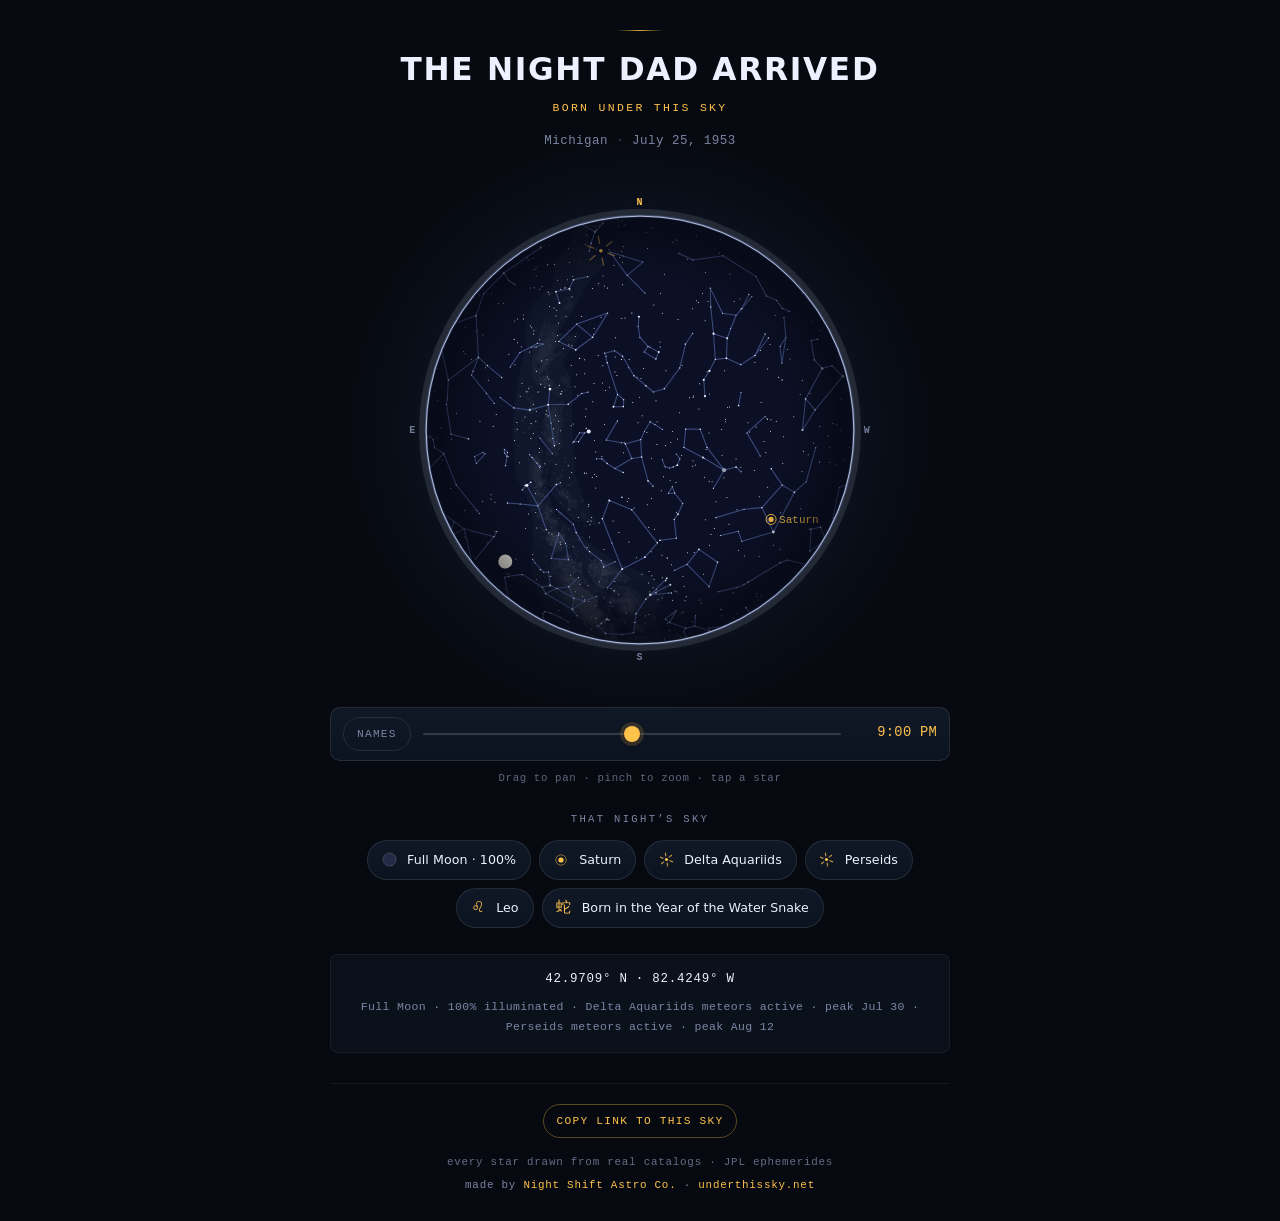
==== commit f01bf69d: "Trim field stars to mag 5.0 so constellation figures and the milky way read clearly Constellation-li" ====
--- a/s/obkqxfbf/index.html
+++ b/s/obkqxfbf/index.html
@@ -56,7 +56,7 @@
     </div>
   </footer>
 </div>
-<script>window.SKY = {"meta":{"title":"THE NIGHT DAD ARRIVED","subtitle":"Born under this sky","place":"Michigan","lat":42.9709,"lon":-82.4249,"tz":"America/Detroit","theme":"classic","date_label":"July 25, 1953","t0_epoch_ms":-518652000000,"utc_offset_min":-300,"events":["Full Moon \u00b7 100% illuminated","Delta Aquariids meteors active \u00b7 peak Jul 30","Perseids meteors active \u00b7 peak Aug 12"],"occasion":"birth","zodiac":{"label":"\u264c Leo","glyph":"\u264c","text":"Leo","tip":"Leo by the calendar \u2014 the Sun itself stood in Cancer that day.","target":"Leo"},"chinese":{"label":"Born in the Year of the Water Snake","tip":"Born in the Year of the Water Snake (\u7678\u5df3) \u2014 a year named by Jupiter, the Year Star (\u6b72\u661f), on its twelve-year journey. The Year Star is on this chart.","hanzi":"\u86c7","ganzhi":"\u7678\u5df3"},"showers":[{"name":"Delta Aquariids","ra":22.7,"dec":-16.4,"peak":"Jul 30"},{"name":"Perseids","ra":3.2,"dec":58.0,"peak":"Aug 12"}]},"window":{"start_min":-360,"step_min":30,"samples":[{"lst":10.72358,"moon":[19.7753,-22.63,0.994,1],"sun":[8.3663,19.446],"planets":[[8.2384,14.775],[5.3139,20.725],[8.026,21.566],[5.1303,22.307],[13.4192,-6.314]]},{"lst":11.22495,"moon":[19.8005,-22.577,0.994,1],"sun":[8.3676,19.441],"planets":[[8.2374,14.779],[5.3155,20.728],[8.027,21.563],[5.1306,22.308],[13.4193,-6.315]]},{"lst":11.72632,"moon":[19.825,-22.527,0.995,1],"sun":[8.369,19.437],"planets":[[8.2364,14.783],[5.3171,20.73],[8.0279,21.561],[5.1309,22.308],[13.4193,-6.315]]},{"lst":12.22769,"moon":[19.8488,-22.478,0.995,1],"sun":[8.3703,19.432],"planets":[[8.2354,14.786],[5.3188,20.733],[8.0288,21.558],[5.1312,22.309],[13.4194,-6.316]]},{"lst":12.72906,"moon":[19.8718,-22.43,0.996,1],"sun":[8.3717,19.427],"planets":[[8.2345,14.79],[5.3204,20.735],[8.0298,21.555],[5.1315,22.309],[13.4195,-6.316]]},{"lst":13.23043,"moon":[19.8941,-22.383,0.996,1],"sun":[8.373,19.423],"planets":[[8.2335,14.793],[5.322,20.738],[8.0307,21.553],[5.1318,22.309],[13.4195,-6.317]]},{"lst":13.7318,"moon":[19.9155,-22.335,0.996,1],"sun":[8.3744,19.418],"planets":[[8.2325,14.797],[5.3237,20.74],[8.0317,21.55],[5.1321,22.31],[13.4196,-6.317]]},{"lst":14.23317,"moon":[19.936,-22.288,0.996,1],"sun":[8.3758,19.413],"planets":[[8.2315,14.8],[5.3253,20.743],[8.0326,21.547],[5.1324,22.31],[13.4196,-6.318]]},{"lst":14.73453,"moon":[19.9557,-22.239,0.997,1],"sun":[8.3771,19.409],"planets":[[8.2306,14.804],[5.3269,20.745],[8.0336,21.545],[5.1327,22.31],[13.4197,-6.318]]},{"lst":15.2359,"moon":[19.9746,-22.188,0.997,1],"sun":[8.3785,19.404],"planets":[[8.2296,14.807],[5.3286,20.748],[8.0345,21.542],[5.133,22.311],[13.4198,-6.318]]},{"lst":15.73727,"moon":[19.9927,-22.135,0.997,1],"sun":[8.3799,19.399],"planets":[[8.2286,14.811],[5.3302,20.75],[8.0355,21.539],[5.1333,22.311],[13.4198,-6.319]]},{"lst":16.23864,"moon":[20.0101,-22.08,0.997,1],"sun":[8.3813,19.395],"planets":[[8.2277,14.815],[5.3319,20.753],[8.0364,21.537],[5.1336,22.311],[13.4199,-6.319]]},{"lst":16.74001,"moon":[20.0267,-22.022,0.998,1],"sun":[8.3826,19.39],"planets":[[8.2267,14.818],[5.3335,20.755],[8.0374,21.534],[5.1339,22.312],[13.42,-6.32]]},{"lst":17.24138,"moon":[20.0426,-21.959,0.998,1],"sun":[8.384,19.385],"planets":[[8.2258,14.822],[5.3352,20.758],[8.0383,21.531],[5.1341,22.312],[13.42,-6.32]]},{"lst":17.74275,"moon":[20.058,-21.893,0.998,1],"sun":[8.3854,19.38],"planets":[[8.2248,14.826],[5.3368,20.76],[8.0393,21.529],[5.1344,22.313],[13.4201,-6.321]]},{"lst":18.24412,"moon":[20.0729,-21.823,0.998,1],"sun":[8.3868,19.376],"planets":[[8.2239,14.829],[5.3385,20.763],[8.0403,21.526],[5.1347,22.313],[13.4201,-6.321]]},{"lst":18.74549,"moon":[20.0874,-21.748,0.998,1],"sun":[8.3882,19.371],"planets":[[8.2229,14.833],[5.3401,20.765],[8.0412,21.523],[5.135,22.313],[13.4202,-6.322]]},{"lst":19.24686,"moon":[20.1016,-21.668,0.998,1],"sun":[8.3895,19.366],"planets":[[8.222,14.837],[5.3417,20.768],[8.0422,21.521],[5.1353,22.314],[13.4203,-6.322]]},{"lst":19.74822,"moon":[20.1156,-21.583,0.998,1],"sun":[8.3909,19.362],"planets":[[8.2211,14.84],[5.3434,20.77],[8.0431,21.518],[5.1356,22.314],[13.4203,-6.323]]},{"lst":20.24959,"moon":[20.1295,-21.493,0.999,1],"sun":[8.3923,19.357],"planets":[[8.2201,14.844],[5.345,20.773],[8.0441,21.515],[5.1359,22.314],[13.4204,-6.323]]},{"lst":20.75096,"moon":[20.1435,-21.399,0.999,1],"sun":[8.3937,19.353],"planets":[[8.2192,14.848],[5.3467,20.775],[8.045,21.513],[5.1362,22.315],[13.4205,-6.324]]},{"lst":21.25233,"moon":[20.1576,-21.299,0.999,1],"sun":[8.3951,19.348],"planets":[[8.2183,14.852],[5.3483,20.778],[8.046,21.51],[5.1365,22.315],[13.4205,-6.324]]},{"lst":21.7537,"moon":[20.1719,-21.195,0.999,1],"sun":[8.3965,19.343],"planets":[[8.2173,14.856],[5.35,20.781],[8.0469,21.507],[5.1368,22.316],[13.4206,-6.325]]},{"lst":22.25507,"moon":[20.1866,-21.086,0.999,1],"sun":[8.3978,19.339],"planets":[[8.2164,14.859],[5.3516,20.783],[8.0479,21.505],[5.1371,22.316],[13.4207,-6.325]]},{"lst":22.75644,"moon":[20.2017,-20.974,0.999,1],"sun":[8.3992,19.334],"planets":[[8.2155,14.863],[5.3532,20.786],[8.0488,21.502],[5.1374,22.316],[13.4207,-6.326]]}],"planet_names":["Mercury","Venus","Mars","Jupiter","Saturn"]},"stars":[[0.0223,-50.337,5.5],[0.0266,-77.066,4.8],[0.0269,61.223,5.6],[0.0304,-3.028,5.1],[0.0327,-6.014,4.4],[0.0389,-29.72,5.0],[0.0623,-17.336,4.5],[0.075,-10.51,5.0],[0.0781,-71.437,5.6],[0.0889,-5.708,4.6],[0.095,13.396,5.5],[0.1074,64.196,5.6],[0.1398,29.09,2.1],[0.1507,18.212,5.6],[0.1529,59.15,2.3],[0.1559,-27.988,5.4],[0.1568,-45.747,3.9],[0.1673,11.146,5.5],[0.1673,-82.224,5.3],[0.172,46.072,5.0],[0.1877,-15.468,4.9],[0.1929,-27.8,5.4],[0.1956,-35.133,5.2],[0.2028,-17.938,5.3],[0.2206,15.184,2.8],[0.241,-7.781,5.1],[0.2434,20.207,4.8],[0.244,-18.933,4.4],[0.2849,38.682,4.6],[0.3055,36.785,4.5],[0.3238,-8.824,3.6],[0.3341,-64.875,4.2],[0.3433,8.19,5.4],[0.3442,-69.625,5.5],[0.352,37.969,5.2],[0.3587,-28.981,5.2],[0.4043,52.02,5.6],[0.4132,61.831,5.4],[0.4279,-77.254,2.8],[0.4367,-43.68,3.9],[0.4381,-42.306,2.4],[0.4655,-33.007,4.9],[0.4675,17.893,5.0],[0.4705,44.394,5.2],[0.474,-39.915,5.4],[0.502,29.752,5.2],[0.5063,-23.788,5.2],[0.5236,-48.804,4.8],[0.5257,-62.958,4.4],[0.5259,-62.966,4.5],[0.5281,52.84,5.6],[0.5295,54.522,4.7],[0.5432,20.294,5.4],[0.5455,-63.032,5.1],[0.55,62.932,4.2],[0.5614,-29.558,5.5],[0.5744,-52.373,5.6],[0.5875,-3.593,5.2],[0.5948,-48.001,5.5],[0.6023,54.168,5.1],[0.6129,44.489,5.1],[0.6147,33.719,4.3],[0.6162,53.897,3.7],[0.6224,-24.767,5.6],[0.6226,35.4,5.5],[0.6426,29.312,4.3],[0.6527,49.355,5.5],[0.6555,30.861,3.3],[0.6654,21.438,5.4],[0.6751,56.537,2.2],[0.6853,39.459,5.3],[0.6888,-46.085,4.6],[0.7011,50.513,4.8],[0.7079,-65.468,5.4],[0.7226,-57.463,4.4],[0.7245,47.025,5.0],[0.7265,-17.987,2.0],[0.7365,-10.61,4.8],[0.7454,48.284,4.5],[0.7457,-22.006,5.2],[0.7548,55.221,5.4],[0.7699,-22.522,5.5],[0.7758,15.476,5.4],[0.7837,11.974,5.5],[0.789,24.267,4.1],[0.7961,74.848,5.4],[0.8003,-21.722,5.6],[0.8048,7.3,5.9],[0.8098,-74.923,5.1],[0.8114,7.585,4.4],[0.8139,50.968,4.9],[0.8163,16.941,5.1],[0.8183,57.815,3.5],[0.8238,-13.561,5.6],[0.8302,41.079,4.5],[0.8314,27.71,5.5],[0.8354,-10.644,5.2],[0.8448,-50.987,5.2],[0.8454,64.248,5.3],[0.878,-24.006,5.5],[0.8835,-1.144,4.8],[0.8845,61.124,4.8],[0.9147,83.707,5.6],[0.9161,23.628,5.5],[0.9167,58.973,4.8],[0.9168,-69.527,5.5],[0.9337,-11.267,5.3],[0.9444,59.181,4.6],[0.9451,60.717,2.1],[0.9459,38.499,3.9],[0.9464,60.363,5.6],[0.9534,23.418,4.4],[0.9639,28.992,5.4],[0.9768,-29.357,4.3],[1.0217,-38.917,5.6],[1.0407,-31.552,5.5],[1.047,31.804,5.5],[1.047,-46.397,5.4],[1.0491,7.89,4.3],[1.0507,-4.837,5.4],[1.0947,21.473,5.3],[1.0949,21.465,5.5],[1.1014,-46.718,3.3],[1.1014,-9.839,5.6],[1.1218,-61.775,5.4],[1.13,-41.487,5.2],[1.1325,20.739,5.6],[1.1336,43.942,5.0],[1.1375,54.92,5.2],[1.1395,5.65,5.5],[1.1397,-55.246,3.9],[1.1432,-10.182,3.5],[1.1456,86.257,4.2],[1.1584,47.242,4.3],[1.1622,35.621,2.1],[1.1637,19.658,5.6],[1.1776,68.779,5.3],[1.185,55.15,4.3],[1.1852,31.425,5.2],[1.1904,64.203,5.6],[1.1909,21.035,4.7],[1.1943,30.09,4.5],[1.1948,65.019,5.6],[1.2046,79.674,5.6],[1.2289,7.575,5.2],[1.2292,24.584,4.7],[1.24,-7.923,5.1],[1.253,-45.532,5.0],[1.2627,-68.876,4.2],[1.2767,-2.5,5.4],[1.2967,3.614,5.1],[1.3244,27.264,4.7],[1.3347,58.232,5.0],[1.352,28.738,5.2],[1.3723,45.529,4.9],[1.3946,37.715,5.6],[1.4004,-8.183,3.6],[1.4113,-41.493,5.4],[1.427,-14.599,4.9],[1.4302,60.235,2.7],[1.4322,68.13,4.7],[1.4376,19.172,5.3],[1.4449,19.24,5.5],[1.4477,-13.057,5.5],[1.4609,45.407,4.8],[1.4728,-43.318,3.4],[1.4934,-21.629,5.1],[1.5017,47.007,5.3],[1.5031,6.144,4.8],[1.5209,-49.073,3.9],[1.5247,15.346,3.6],[1.5489,-36.865,5.5],[1.5655,59.232,4.7],[1.5997,-15.4,5.4],[1.6133,41.405,4.1],[1.6183,12.142,5.5],[1.6286,-57.237,0.5],[1.6332,48.628,3.6],[1.6354,57.978,5.5],[1.6419,73.04,5.3],[1.6477,-21.275,5.6],[1.6558,44.386,5.0],[1.6763,40.577,5.0],[1.6905,5.488,4.5],[1.6964,42.613,5.0],[1.7024,-32.327,5.2],[1.7057,68.043,5.6],[1.7081,-53.741,5.5],[1.7083,20.269,5.2],[1.7121,-3.69,5.0],[1.7155,70.623,5.2],[1.7277,50.689,4.0],[1.7345,-15.937,3.5],[1.7566,9.158,4.3],[1.7608,-25.053,5.3],[1.7665,-5.733,5.4],[1.7683,-50.816,5.5],[1.7684,-53.522,5.0],[1.8264,-10.686,4.7],[1.8577,-10.335,3.7],[1.8665,55.147,5.5],[1.8847,29.579,3.4],[1.8882,40.73,5.4],[1.8922,19.294,3.9],[1.8926,3.188,4.6],[1.8941,-46.303,4.4],[1.9061,-42.497,5.1],[1.9066,63.67,3.4],[1.9107,20.808,2.6],[1.9156,-67.647,4.7],[1.9326,-51.609,3.7],[1.9333,68.685,5.0],[1.9445,-22.527,4.9],[1.9528,-47.385,4.8],[1.9558,17.818,5.1],[1.9655,23.596,4.8],[1.9795,-61.57,2.9],[1.9939,64.622,5.3],[1.9941,-42.031,5.6],[1.9962,-20.825,5.4],[2.0001,-21.078,4.0],[2.0075,-8.524,5.4],[2.0208,-30.002,5.3],[2.0284,-44.714,5.2],[2.0326,70.907,4.5],[2.0341,2.764,3.8],[2.0384,54.488,5.0],[2.0494,33.284,5.5],[2.0501,64.39,5.6],[2.0532,0.129,5.4],[2.0573,72.421,4.0],[2.065,42.33,2.1],[2.0748,-29.297,4.7],[2.0853,77.281,5.3],[2.0921,76.115,5.2],[2.1094,22.648,5.0],[2.1196,23.462,2.0],[2.1415,37.859,4.8],[2.157,25.94,5.0],[2.1591,34.987,3.0],[2.2062,30.303,4.9],[2.2134,21.211,5.2],[2.2151,-30.724,5.3],[2.2167,8.847,4.4],[2.2204,44.232,4.8],[2.2267,51.066,5.3],[2.2374,-67.841,5.6],[2.2619,25.043,5.6],[2.2656,33.359,5.2],[2.2752,-51.512,3.6],[2.2831,-6.422,5.5],[2.2842,34.224,4.8],[2.2886,33.847,4.0],[2.3004,1.758,5.6],[2.3021,19.901,5.6],[2.3158,28.643,5.3],[2.3213,47.38,5.3],[2.3224,-2.978,6.5],[2.3495,50.151,5.6],[2.3625,-68.659,4.1],[2.3657,0.396,5.3],[2.3671,-10.778,5.4],[2.3701,-0.885,5.4],[2.3726,55.846,5.2],[2.3757,-23.816,5.2],[2.4069,50.007,5.2],[2.4136,10.611,5.5],[2.415,-60.312,5.4],[2.4271,50.279,4.7],[2.4325,-12.29,4.9],[2.4498,-47.704,4.2],[2.4577,31.801,5.5],[2.4671,-33.811,5.1],[2.4693,8.46,4.3],[2.4694,29.669,5.3],[2.4844,67.402,4.5],[2.525,2.267,5.3],[2.5278,-79.109,5.3],[2.5297,89.264,2.0],[2.5348,-15.245,4.7],[2.535,36.147,5.2],[2.536,-1.035,5.4],[2.5641,-28.232,5.0],[2.5963,34.688,5.4],[2.5979,5.593,4.9],[2.6,-7.832,5.5],[2.6234,-52.543,5.3],[2.6339,72.818,5.2],[2.6469,21.961,5.5],[2.658,0.329,4.1],[2.6594,-11.872,4.8],[2.6598,-68.267,4.1],[2.6633,-42.892,4.7],[2.6777,-54.55,5.2],[2.6778,-39.855,4.1],[2.6781,27.061,5.3],[2.7041,40.194,4.9],[2.7093,-50.8,5.4],[2.7217,3.236,3.5],[2.7242,27.707,4.7],[2.7348,44.297,5.4],[2.7354,-13.859,4.2],[2.7366,49.228,4.1],[2.749,10.114,4.3],[2.7493,12.446,5.2],[2.7517,-18.573,4.5],[2.759,-67.617,4.8],[2.7985,29.247,4.5],[2.8171,-62.807,5.2],[2.8182,-32.406,4.5],[2.8215,17.464,5.3],[2.8317,-27.942,5.4],[2.8331,27.261,3.6],[2.8413,-75.067,4.8],[2.8431,38.319,4.2],[2.8446,-35.676,5.5],[2.8449,55.895,3.8],[2.8506,-21.004,4.8],[2.8582,15.082,5.5],[2.8586,35.06,4.6],[2.8952,38.337,5.3],[2.9043,52.762,3.9],[2.9325,61.521,5.6],[2.9405,-8.898,3.9],[2.9406,18.023,5.6],[2.9437,-3.712,5.2],[2.9548,31.934,5.1],[2.9566,-23.862,5.4],[2.971,-40.305,2.9],[2.9784,-2.783,5.2],[2.9794,39.663,4.7],[2.9799,-64.071,5.0],[2.9844,35.183,4.9],[2.9869,21.34,4.6],[2.9948,-2.465,5.6],[2.9952,8.907,4.7],[2.9972,47.221,5.5],[3.0145,52.352,5.2],[3.0376,-71.902,5.5],[3.038,4.09,2.5],[3.0399,-23.624,4.1],[3.0451,-7.685,5.3],[3.0602,-59.738,5.1],[3.0713,-7.601,5.3],[3.0799,53.506,2.9],[3.0863,38.84,3.3],[3.0907,25.255,5.5],[3.0923,56.706,4.8],[3.1022,79.419,5.5],[3.1093,-6.089,5.2],[3.1361,40.956,2.1],[3.151,49.613,4.0],[3.1583,44.858,3.8],[3.1882,39.612,4.6],[3.1938,19.727,4.3],[3.199,74.394,4.8],[3.2012,-28.988,3.8],[3.2073,6.661,5.5],[3.2129,-1.196,5.1],[3.2484,21.044,4.9],[3.2639,-8.82,4.8],[3.266,-77.388,5.5],[3.2701,50.938,5.0],[3.2959,-62.575,5.5],[3.2965,44.025,5.5],[3.3033,-62.506,5.2],[3.3061,-22.511,4.9],[3.3105,50.222,5.2],[3.3122,34.223,4.8],[3.3188,50.095,5.0],[3.3227,3.37,4.8],[3.3253,-21.758,3.7],[3.3319,-43.07,4.3],[3.3331,65.652,4.7],[3.3388,77.735,5.4],[3.339,29.048,4.5],[3.3538,21.147,5.3],[3.3567,-23.635,5.5],[3.3574,43.33,5.0],[3.37,27.608,5.5],[3.3792,20.742,5.1],[3.387,49.213,5.3],[3.4051,24.724,5.5],[3.4054,49.861,1.8],[3.4113,64.586,5.1],[3.4136,9.029,3.6],[3.4528,9.733,3.7],[3.4675,49.063,5.0],[3.4812,49.848,5.6],[3.4845,59.94,4.2],[3.4895,49.509,4.7],[3.4896,-62.938,4.7],[3.4933,-12.675,5.6],[3.4985,58.879,4.5],[3.5001,55.452,5.1],[3.5068,11.336,5.1],[3.5096,47.995,4.4],[3.5103,-5.075,4.7],[3.5145,12.937,4.1],[3.5357,48.023,5.5],[3.5406,46.057,5.3],[3.5488,-9.458,3.7],[3.5631,-21.633,4.3],[3.5994,-11.194,5.6],[3.6048,-17.467,5.2],[3.6082,48.193,4.3],[3.6146,0.402,4.3],[3.6182,-40.275,4.6],[3.6642,3.057,5.5],[3.6773,-5.211,5.5],[3.6855,37.58,5.5],[3.7026,63.217,5.1],[3.7041,-31.938,5.0],[3.7063,33.965,5.0],[3.7139,-37.314,4.6],[3.7154,47.788,3.0],[3.7208,-9.763,3.5],[3.7261,-10.486,5.6],[3.7366,-64.807,3.8],[3.7386,32.288,3.8],[3.7418,-1.163,5.2],[3.7421,36.46,5.6],[3.7467,24.289,5.5],[3.7479,24.113,3.7],[3.749,-0.297,5.6],[3.7532,42.579,3.8],[3.7535,24.467,4.3],[3.7612,6.05,5.3],[3.7638,24.368,3.9],[3.7673,63.345,4.8],[3.769,-12.102,4.4],[3.7721,23.948,4.1],[3.7808,-23.25,4.2],[3.7873,-74.239,3.3],[3.7914,24.105,2.9],[3.7943,-23.875,5.2],[3.7989,-30.168,5.5],[3.8045,11.143,5.1],[3.8058,23.421,5.4],[3.81,-37.62,4.3],[3.8194,24.053,3.6],[3.8198,24.137,5.0],[3.8205,70.871,5.4],[3.8242,-36.2,4.2],[3.8254,65.526,4.4],[3.8257,33.091,5.1],[3.8386,25.579,5.2],[3.8393,71.332,4.6],[3.8782,-5.361,5.5],[3.8942,-34.732,5.1],[3.8952,-24.612,4.6],[3.9022,31.884,2.8],[3.9049,-2.955,4.5],[3.9328,47.871,5.4],[3.9413,35.081,5.5],[3.9435,50.695,5.3],[3.9523,61.109,5.0],[3.9571,63.072,5.0],[3.9642,40.01,2.9],[3.9672,-13.509,3.0],[3.9791,-61.4,4.6],[3.9827,35.791,4.0],[3.9987,-24.016,4.6],[4.0113,12.49,3.4],[4.0149,-62.159,4.5],[4.0217,-61.079,5.0],[4.0256,-1.55,5.3],[4.0435,-0.269,5.4],[4.0526,5.989,3.9],[4.0624,5.436,5.3],[4.0657,8.197,5.5],[4.0694,2.827,5.4],[4.0727,24.106,5.5],[4.0742,59.156,5.0],[4.0783,22.082,4.4],[4.0937,-27.652,5.6],[4.1097,50.351,4.2],[4.1101,27.6,5.2],[4.1168,29.001,5.2],[4.1435,38.04,5.5],[4.1444,47.713,4.0],[4.1528,19.609,5.5],[4.155,-16.386,5.5],[4.1674,80.699,5.1],[4.1729,-6.924,5.4],[4.1805,26.481,5.4],[4.1807,-41.994,4.9],[4.1978,-6.838,4.0],[4.2259,7.716,5.3],[4.2323,9.264,4.8],[4.2334,-42.294,3.9],[4.2399,-10.256,4.9],[4.2404,-62.474,3.3],[4.2434,10.011,5.2],[4.2468,-62.192,5.5],[4.2481,40.484,4.7],[4.2483,48.409,4.1],[4.2545,-7.653,4.4],[4.2589,8.892,4.3],[4.2671,-51.487,4.3],[4.2747,-59.302,4.4],[4.2786,53.612,5.2],[4.2877,20.579,4.9],[4.2982,-33.798,3.5],[4.3041,50.296,4.6],[4.3203,50.049,5.5],[4.3213,-44.268,5.3],[4.3239,21.142,5.5],[4.3269,21.773,5.3],[4.3299,15.628,3.6],[4.3327,14.035,5.6],[4.3365,50.921,5.5],[4.3392,27.351,5.0],[4.3402,34.567,4.9],[4.3434,15.095,5.3],[4.3442,-20.64,5.4],[4.3445,65.14,5.3],[4.3592,46.499,4.8],[4.3632,60.736,5.4],[4.3648,-63.386,5.2],[4.3764,25.629,5.4],[4.3822,17.543,3.8],[4.3947,-3.745,5.2],[4.3977,9.461,5.1],[4.4006,-34.017,4.0],[4.4016,17.444,4.8],[4.4228,22.294,4.2],[4.4236,22.2,5.3],[4.4248,17.928,4.3],[4.4351,31.439,5.3],[4.4385,22.814,4.3],[4.4391,15.618,4.5],[4.4434,14.714,4.7],[4.4508,80.824,5.4],[4.4548,22.996,5.5],[4.4704,83.808,5.5],[4.474,16.36,5.0],[4.4756,1.381,5.5],[4.4762,15.962,3.8],[4.4769,19.18,3.5],[4.4777,15.871,3.4],[4.4806,13.048,5.0],[4.5002,83.34,5.5],[4.5024,15.638,5.6],[4.5093,16.194,4.8],[4.5104,13.724,5.4],[4.5108,15.692,5.5],[4.5139,-44.954,5.1],[4.5313,-0.044,4.9],[4.5585,-29.766,4.5],[4.5641,14.844,4.7],[4.5666,-55.045,3.3],[4.5699,-8.231,5.2],[4.5699,-8.97,5.2],[4.5925,-30.562,3.8],[4.5942,10.161,4.2],[4.5987,16.509,0.9],[4.6053,-3.352,3.9],[4.6115,41.265,4.2],[4.6127,-62.077,5.6],[4.6205,0.998,5.3],[4.6267,-2.474,5.2],[4.636,12.511,4.3],[4.6363,-14.304,3.9],[4.6482,-12.123,5.0],[4.6517,7.871,5.4],[4.6526,15.8,5.1],[4.6546,15.918,4.7],[4.6555,-14.359,5.5],[4.6652,53.08,5.1],[4.6661,53.473,5.4],[4.6676,12.198,5.5],[4.6686,-24.482,5.6],[4.674,-19.671,4.3],[4.676,-41.864,4.4],[4.701,-37.144,5.0],[4.7041,22.957,4.3],[4.7129,-50.481,5.3],[4.7151,43.365,5.3],[4.7178,-70.931,5.5],[4.7355,-18.667,5.5],[4.7392,-59.733,5.3],[4.7405,11.146,5.4],[4.7584,-3.255,4.0],[4.7671,11.706,5.3],[4.7934,-16.934,5.5],[4.8001,56.757,5.3],[4.8202,31.437,5.6],[4.8307,6.961,3.2],[4.8318,37.488,4.9],[4.8366,-16.217,5.0],[4.8435,8.9,4.3],[4.8487,-53.462,5.6],[4.8534,5.605,3.7],[4.8562,18.84,5.1],[4.8681,63.505,5.5],[4.8755,14.251,4.7],[4.8772,36.703,4.8],[4.8816,-5.453,4.4],[4.8897,2.508,5.3],[4.9008,66.343,4.3],[4.9042,2.441,3.7],[4.913,11.426,5.2],[4.9133,7.779,5.3],[4.9149,10.151,4.6],[4.9175,55.259,5.5],[4.9198,-74.937,5.5],[4.9395,13.514,4.1],[4.9401,-5.171,5.5],[4.9499,33.166,2.7],[4.9548,53.752,4.4],[4.9562,17.154,5.5],[4.9758,1.714,4.5],[4.9876,37.89,4.9],[4.9973,-10.263,5.4],[4.9988,-12.537,4.8],[5.0058,81.194,5.1],[5.0238,-20.052,4.9],[5.024,-7.174,4.8],[5.0328,43.823,3.0],[5.0361,-26.275,5.0],[5.0413,41.076,3.7],[5.0453,-71.314,5.3],[5.0469,-49.151,5.4],[5.0516,21.59,4.6],[5.057,60.442,4.0],[5.0734,-35.483,4.5],[5.0762,15.404,4.7],[5.0828,-49.578,5.0],[5.091,-22.371,3.2],[5.0919,-57.473,4.7],[5.1023,58.972,5.2],[5.1086,41.234,3.2],[5.1113,51.598,5.0],[5.1127,-4.655,5.1],[5.1242,18.645,4.9],[5.1261,-63.4,5.2],[5.1301,20.418,5.3],[5.1308,-5.086,2.8],[5.1314,8.498,5.3],[5.1352,24.265,5.5],[5.1455,-4.456,5.1],[5.1524,-8.754,4.2],[5.1555,9.83,5.4],[5.1617,15.597,4.8],[5.1897,-11.849,5.6],[5.1949,16.046,5.2],[5.205,-11.869,4.5],[5.2062,73.947,5.4],[5.2155,-16.205,3.3],[5.2205,-12.941,4.4],[5.2215,2.861,4.5],[5.2238,38.484,4.8],[5.2293,-67.185,4.8],[5.2423,-8.202,0.2],[5.2456,5.156,5.5],[5.2568,-26.944,5.1],[5.2568,32.688,5.0],[5.2678,11.341,5.5],[5.2782,45.998,0.1],[5.2914,-34.895,4.8],[5.2934,-6.844,3.6],[5.2945,-13.52,5.5],[5.3029,33.372,4.5],[5.3044,42.792,5.5],[5.3167,33.748,5.4],[5.319,40.099,4.7],[5.3198,2.596,5.3],[5.3213,22.096,5.0],[5.3228,-50.606,5.4],[5.3263,-13.177,4.3],[5.3331,-12.316,5.3],[5.3336,33.958,5.0],[5.3374,41.086,5.5],[5.3408,-21.24,4.7],[5.3627,-0.382,4.7],[5.3628,-24.773,5.1],[5.3634,41.805,5.2],[5.376,79.231,5.1],[5.3806,3.544,5.0],[5.3806,41.029,5.5],[5.3911,57.544,5.2],[5.3917,-13.927,5.2],[5.3991,-7.808,4.1],[5.4071,17.384,5.0],[5.4079,-2.397,3.4],[5.408,-0.891,5.1],[5.4109,37.385,5.0],[5.4125,1.846,4.9],[5.4172,-10.329,5.6],[5.4189,6.35,1.6],[5.4382,28.607,1.6],[5.4387,-58.913,5.1],[5.4473,3.096,4.6],[5.4528,17.962,5.4],[5.4606,21.937,4.9],[5.4608,34.476,5.1],[5.4627,15.874,5.5],[5.4708,-20.759,2.8],[5.4709,-37.231,5.6],[5.4879,25.15,5.5],[5.4955,-1.092,4.7],[5.5026,-47.078,5.5],[5.5028,63.067,5.4],[5.5131,5.948,4.2],[5.5188,-20.864,5.5],[5.5202,-35.471,3.9],[5.5207,3.292,5.5],[5.5313,-76.341,5.2],[5.5322,-7.302,4.6],[5.5334,-0.299,2.2],[5.5369,18.594,4.3],[5.5373,17.058,5.5],[5.5448,-1.592,5.3],[5.5455,32.192,4.7],[5.5455,-17.822,2.6],[5.5476,-38.513,5.5],[5.5499,-64.228,5.3],[5.5587,-1.156,5.4],[5.5604,-62.49,3.8],[5.5651,14.306,5.6],[5.5713,3.767,5.3],[5.5803,9.49,4.4],[5.5841,-6.002,4.8],[5.5856,9.934,3.4],[5.587,10.24,5.6],[5.5877,-5.387,5.0],[5.5879,-5.39,5.1],[5.5897,-5.416,5.0],[5.5898,-4.838,4.6],[5.5906,-5.91,2.8],[5.5909,24.04,5.4],[5.5943,-4.856,5.2],[5.6036,-1.202,1.7],[5.6151,9.291,4.1],[5.6177,17.04,5.5],[5.6274,21.143,3.0],[5.6291,-28.69,5.3],[5.6439,30.492,5.4],[5.6458,-2.6,3.8],[5.6481,-7.213,4.8],[5.6531,4.121,4.5],[5.6608,-34.074,2.6],[5.6623,25.897,5.2],[5.6638,-32.629,5.4],[5.6793,-1.943,1.7],[5.6808,-1.129,5.0],[5.6883,16.534,4.8],[5.7042,-34.668,5.3],[5.708,1.475,4.9],[5.7411,-22.448,3.6],[5.7462,-65.736,4.3],[5.765,49.826,5.5],[5.7666,-32.306,5.2],[5.7743,-46.597,5.3],[5.7826,-14.822,3.5],[5.7881,-51.067,3.9],[5.7906,17.729,5.5],[5.7953,13.9,5.3],[5.7959,-9.67,2.1],[5.8001,6.454,5.3],[5.8169,24.568,4.9],[5.8196,39.181,4.5],[5.8258,12.651,4.9],[5.8268,-14.484,5.5],[5.8305,-56.167,4.5],[5.8315,-66.901,5.1],[5.838,-79.361,5.5],[5.8414,14.306,5.5],[5.8481,-52.109,5.2],[5.8493,-35.768,3.1],[5.8495,27.968,5.6],[5.8507,37.306,4.7],[5.8554,-20.879,3.8],[5.8561,-7.518,5.4],[5.8582,39.148,4.0],[5.8729,14.172,5.6],[5.874,1.855,4.8],[5.8852,-33.801,4.9],[5.8888,27.612,4.6],[5.9017,-63.09,4.7],[5.9064,20.276,4.4],[5.9139,-52.635,5.3],[5.9141,55.707,5.0],[5.9146,-39.958,5.5],[5.9161,59.888,5.2],[5.9195,7.407,0.5],[5.925,-37.121,5.0],[5.9392,-31.382,5.5],[5.9401,-14.168,3.7],[5.9589,-35.283,4.4],[5.9666,25.954,4.8],[5.9804,0.553,5.2],[5.9845,-9.558,5.0],[5.9858,-42.815,4.0],[5.9921,54.285,3.7],[5.9921,44.947,1.9],[5.9954,37.213,2.6],[5.9989,45.937,4.3],[6.0009,-3.074,4.5],[6.0212,-33.912,5.5],[6.0307,-10.598,4.9],[6.0397,9.647,4.1],[6.0543,-26.285,5.0],[6.0576,19.691,5.1],[6.0653,20.138,4.6],[6.0687,23.263,4.2],[6.0704,-6.709,5.2],[6.0831,-16.484,4.9],[6.1026,-14.935,4.7],[6.1089,-23.111,5.5],[6.1097,38.483,5.3],[6.1108,-4.194,5.4],[6.1176,-62.155,5.0],[6.1255,-37.253,5.0],[6.1262,14.768,4.4],[6.1282,-19.166,5.3],[6.1314,-42.154,5.5],[6.1456,-68.843,5.1],[6.1494,-22.427,5.5],[6.1596,-14.585,5.6],[6.1664,58.936,5.3],[6.1696,-40.354,5.5],[6.1706,-74.753,5.1],[6.1716,-54.969,4.7],[6.1875,-65.589,5.0],[6.1977,-6.55,5.1],[6.199,14.209,4.5],[6.2009,16.13,5.0],[6.2142,65.718,5.4],[6.2475,19.156,5.2],[6.2476,-6.275,4.0],[6.248,22.507,3.3],[6.2563,29.498,4.3],[6.257,16.143,5.3],[6.2613,59.999,5.4],[6.2625,-13.718,5.0],[6.2625,12.551,5.4],[6.2741,12.272,5.0],[6.2759,-35.141,4.4],[6.2837,-37.737,5.5],[6.2852,9.942,5.4],[6.2949,-16.816,5.2],[6.2986,61.515,5.0],[6.3038,-19.967,5.5],[6.3141,-9.39,5.4],[6.3141,69.32,4.8],[6.3271,59.011,4.4],[6.3286,-7.823,5.3],[6.3332,-2.944,4.9],[6.3386,-30.063,3.0],[6.3434,-34.144,5.5],[6.3569,-11.773,5.5],[6.3628,53.452,5.3],[6.3686,-33.436,3.9],[6.3773,-69.984,5.6],[6.3783,-17.956,2.0],[6.3822,-56.37,5.6],[6.3827,22.514,2.9],[6.3961,4.593,4.4],[6.3992,-52.696,-0.6],[6.4029,-11.53,5.2],[6.415,49.288,4.9],[6.4246,-69.69,5.4],[6.4405,56.285,5.5],[6.4469,58.417,5.2],[6.4538,0.299,5.2],[6.4543,-0.276,5.5],[6.4557,2.908,5.5],[6.466,-4.762,5.1],[6.4695,-32.58,4.5],[6.4803,-7.033,3.8],[6.4827,20.212,4.1],[6.4913,-56.853,5.2],[6.497,-50.239,5.3],[6.5217,-51.826,5.6],[6.5231,-12.392,5.2],[6.5301,11.544,5.2],[6.5306,-8.158,5.4],[6.5309,-23.418,4.3],[6.5393,-37.697,5.2],[6.5398,-5.869,5.6],[6.5484,7.333,4.5],[6.56,14.155,5.6],[6.5605,-1.22,5.1],[6.5637,-36.232,5.4],[6.5829,-52.976,4.3],[6.5843,-22.965,4.5],[6.5867,28.022,5.3],[6.5901,-36.78,5.6],[6.6091,38.446,5.4],[6.6098,-5.211,5.5],[6.6114,-19.256,4.0],[6.6285,16.399,1.9],[6.6294,-43.196,3.2],[6.6299,-32.34,5.2],[6.6315,-18.237,4.4],[6.6438,-48.22,5.0],[6.647,39.903,5.3],[6.6546,-14.146,4.8],[6.6555,42.489,4.8],[6.683,9.896,4.7],[6.699,-9.168,5.2],[6.7068,17.645,5.2],[6.7181,44.524,5.0],[6.7322,25.131,3.1],[6.7331,13.228,4.5],[6.7412,-31.071,5.2],[6.746,28.971,5.4],[6.7525,-16.716,-1.4],[6.7548,12.896,3.4],[6.7665,-14.796,5.3],[6.7706,59.442,4.9],[6.7707,79.565,5.4],[6.779,43.577,5.2],[6.7804,57.169,5.3],[6.7809,-14.426,5.3],[6.7813,-51.266,5.4],[6.7885,-55.54,5.6],[6.7888,8.037,4.8],[6.7893,-37.93,5.3],[6.7937,-8.999,5.1],[6.7943,48.789,5.2],[6.7977,2.412,4.5],[6.8032,-61.941,3.2],[6.8034,55.704,5.5],[6.816,-15.145,5.4],[6.8307,-32.508,3.5],[6.8309,-53.622,4.4],[6.8318,-46.615,5.1],[6.8323,-50.615,2.9],[6.8461,41.781,5.0],[6.8479,-34.367,5.0],[6.8492,67.572,5.1],[6.8575,-70.963,5.4],[6.8592,21.761,5.3],[6.8798,33.961,3.6],[6.8847,59.449,5.3],[6.8925,-20.224,4.8],[6.8951,68.888,5.1],[6.9022,-24.184,3.9],[6.9032,-12.039,4.1],[6.9069,-1.127,5.4],[6.9107,13.178,4.7],[6.9271,-20.136,4.7],[6.9297,-22.941,5.3],[6.9352,-14.043,5.0],[6.9356,-17.054,4.4],[6.9378,-48.721,4.9],[6.9429,-79.42,5.5],[6.9546,58.423,4.3],[6.9594,-24.631,5.5],[6.9603,45.094,4.9],[6.9736,-34.112,5.1],[6.9766,-25.414,5.6],[6.9771,-28.972,1.5],[6.9974,-67.916,5.2],[7.0011,76.977,4.5],[7.0143,-51.403,5.1],[7.0287,-27.935,3.5],[7.0323,-5.722,5.2],[7.0402,24.215,5.2],[7.0485,-4.239,5.0],[7.0504,-23.833,3.0],[7.0542,-59.178,5.5],[7.0606,10.952,5.1],[7.0626,-15.633,4.1],[7.0649,-49.584,4.9],[7.0659,-43.608,5.6],[7.0674,-42.337,5.2],[7.0685,20.57,4.0],[7.0718,-56.75,5.1],[7.1032,34.474,5.5],[7.1113,-11.294,5.4],[7.1395,15.931,5.5],[7.1399,-26.393,1.8],[7.1458,-70.499,3.8],[7.1475,-39.656,4.8],[7.1705,-4.237,4.9],[7.172,-27.492,5.5],[7.1799,-48.932,5.1],[7.1857,30.245,4.4],[7.1899,-0.302,5.4],[7.1943,39.321,4.9],[7.1977,-0.493,4.2],[7.2044,-40.499,5.3],[7.2093,-46.759,4.5],[7.2204,-45.183,4.9],[7.2229,16.159,5.1],[7.2232,51.429,5.5],[7.2256,-44.64,4.4],[7.2376,-26.353,4.4],[7.2389,3.111,5.4],[7.2439,-48.272,4.8],[7.2468,-26.773,4.0],[7.2475,-27.038,5.6],[7.2559,-30.686,5.4],[7.2639,47.24,5.5],[7.2653,59.637,5.2],[7.2707,-15.586,5.5],[7.2764,-27.881,4.7],[7.2769,-23.316,4.8],[7.2804,-36.593,5.0],[7.2805,-67.957,4.0],[7.2857,-37.097,2.7],[7.3015,16.54,3.6],[7.3051,-36.734,4.7],[7.3089,49.465,5.0],[7.3093,-39.21,5.2],[7.3106,-36.743,5.1],[7.3112,-24.559,4.9],[7.3118,-24.954,4.4],[7.3142,-26.586,5.3],[7.3354,21.982,3.5],[7.3393,-52.312,5.5],[7.3441,-52.086,5.4],[7.3495,-14.36,5.6],[7.3658,20.444,5.1],[7.3674,36.761,5.1],[7.3704,-19.017,4.9],[7.3835,-31.924,5.4],[7.3913,25.051,5.0],[7.3914,-27.834,5.4],[7.3922,-32.202,5.4],[7.4016,-29.303,2.5],[7.4024,40.672,5.2],[7.4112,-16.201,5.2],[7.4122,-31.809,5.3],[7.4162,11.67,5.4],[7.4273,-79.094,5.5],[7.4275,9.276,5.0],[7.4288,27.798,3.8],[7.4394,-51.018,5.1],[7.4452,49.212,4.6],[7.4522,-17.865,5.6],[7.4525,8.289,2.9],[7.4623,21.445,5.2],[7.4664,-29.156,5.5],[7.4672,6.942,5.2],[7.4694,8.926,4.3],[7.4849,-38.812,5.4],[7.4852,31.785,4.2],[7.4872,-43.301,3.2],[7.4885,-1.905,5.6],[7.489,28.118,5.1],[7.4966,12.007,4.5],[7.4969,27.916,5.0],[7.4976,-23.024,4.8],[7.4989,49.672,5.3],[7.5118,-30.962,4.7],[7.5179,82.411,4.9],[7.5301,17.086,5.5],[7.535,1.914,5.2],[7.5532,3.29,5.6],[7.5601,15.827,5.3],[7.5633,-14.524,4.8],[7.5642,-36.338,5.4],[7.5676,-22.296,4.4],[7.5718,-23.474,5.1],[7.5766,31.888,1.6],[7.5858,30.961,5.3],[7.5897,-28.369,4.7],[7.5944,-52.534,4.9],[7.5987,26.896,4.1],[7.6213,-4.111,5.1],[7.6228,-34.969,4.5],[7.6383,-25.365,4.7],[7.6425,35.049,5.6],[7.6472,-26.804,3.8],[7.6528,34.584,4.9],[7.655,5.225,0.4],[7.6576,-38.308,4.8],[7.6579,17.675,5.0],[7.6731,-15.264,5.0],[7.6753,87.02,5.0],[7.6868,48.132,5.6],[7.6875,-9.551,3.9],[7.6877,-38.534,5.4],[7.697,-72.606,3.9],[7.7009,14.209,5.5],[7.7159,-45.173,5.0],[7.7168,58.71,4.9],[7.72,-36.05,5.6],[7.7219,28.884,4.2],[7.7257,-28.411,4.6],[7.7283,-40.934,5.1],[7.7301,-28.955,3.9],[7.7345,50.434,5.3],[7.7353,25.784,5.3],[7.7408,24.398,3.6],[7.7542,-37.969,3.6],[7.7553,28.026,1.2],[7.7597,-34.172,5.4],[7.7658,-14.564,5.0],[7.7673,-6.773,5.5],[7.7687,18.51,4.9],[7.7712,10.768,5.2],[7.7776,37.517,5.2],[7.7903,-38.511,5.1],[7.7918,33.416,5.1],[7.7921,-46.608,5.2],[7.7991,-12.193,5.5],[7.8014,-25.937,4.4],[7.8056,-47.078,4.7],[7.8171,-24.912,5.3],[7.8185,-56.41,5.6],[7.8206,-46.373,4.1],[7.8216,-24.86,3.3],[7.8281,-17.228,5.2],[7.8363,-9.183,5.6],[7.8617,1.767,5.1],[7.8629,-13.898,5.2],[7.8703,-40.576,3.7],[7.871,-34.705,5.0],[7.8774,-38.863,4.5],[7.8843,-36.364,5.4],[7.8843,-49.613,4.6],[7.8884,-48.103,4.2],[7.8916,26.766,5.0],[7.9031,-35.877,5.5],[7.9119,47.565,5.5],[7.9277,19.884,5.4],[7.9463,-52.982,3.5],[7.9477,-22.88,4.2],[7.9494,-43.5,5.4],[7.9551,-44.11,5.1],[7.9611,-30.335,4.8],[7.9629,-60.303,5.6],[7.9644,-45.578,5.1],[7.9707,-49.245,4.5],[7.9724,2.225,5.3],[7.9849,-23.31,5.1],[7.9912,-39.297,5.2],[7.9938,-60.587,5.2],[7.9956,-3.68,4.9],[7.9978,-18.399,4.6],[8.0033,73.918,5.4],[8.0055,-63.567,4.8],[8.0131,17.309,5.6],[8.0204,-1.393,4.7],[8.0378,2.335,4.4],[8.0458,-41.31,5.5],[8.0586,27.794,4.9],[8.0597,-40.003,2.2],[8.0712,-32.675,5.2],[8.0798,79.48,5.4],[8.0844,-53.108,5.5],[8.0846,13.118,5.1],[8.1112,-45.266,5.0],[8.1217,-20.554,5.3],[8.1257,-24.304,2.8],[8.1294,21.582,5.3],[8.1322,-68.617,4.3],[8.141,51.507,4.8],[8.1432,-2.984,4.4],[8.1502,-61.302,4.7],[8.1505,-19.245,4.4],[8.1589,-47.337,1.8],[8.16,-44.123,5.2],[8.162,-47.937,5.2],[8.1777,-13.799,5.5],[8.1879,-12.927,4.7],[8.1893,-39.619,4.4],[8.1905,-42.987,4.7],[8.1925,-7.773,5.4],[8.2035,17.648,4.7],[8.2136,68.474,5.3],[8.2222,-15.788,5.0],[8.2249,-35.9,4.8],[8.2262,-50.196,5.5],[8.2267,-46.992,5.1],[8.2329,-36.322,5.1],[8.2341,-40.348,4.4],[8.2544,-62.916,5.2],[8.2753,9.186,3.5],[8.3048,-35.452,5.6],[8.3052,-65.613,5.1],[8.3087,-76.92,4.0],[8.3093,-36.659,4.4],[8.3256,75.757,5.5],[8.3303,-71.515,5.3],[8.3344,27.218,5.1],[8.3441,-77.484,4.3],[8.3558,-36.484,5.2],[8.3559,-20.079,5.6],[8.3564,-33.054,4.8],[8.3679,-73.4,5.3],[8.3752,-59.509,1.9],[8.3755,-48.49,4.8],[8.3806,43.188,4.2],[8.3968,53.22,5.5],[8.4177,-24.046,5.3],[8.4254,-51.727,5.2],[8.4277,-3.906,3.9],[8.429,-66.137,3.8],[8.4311,-42.153,5.5],[8.4319,7.565,5.1],[8.4409,-3.987,5.6],[8.441,27.894,5.6],[8.445,-12.535,5.5],[8.4455,12.655,5.6],[8.4547,-70.093,5.5],[8.4602,-53.088,5.1],[8.4847,-47.929,5.3],[8.491,-44.725,5.0],[8.5044,60.718,3.4],[8.5253,-19.577,5.4],[8.5266,18.094,5.3],[8.5451,20.441,5.3],[8.5767,65.145,5.5],[8.5788,-49.944,5.0],[8.5877,-58.225,5.3],[8.5888,-58.009,4.8],[8.6219,-62.853,5.5],[8.6274,-42.989,4.1],[8.6276,5.704,4.1],[8.6312,-26.255,5.2],[8.646,3.341,4.5],[8.6514,-70.387,5.2],[8.6522,-22.662,5.0],[8.6566,-53.44,5.5],[8.6618,-29.561,4.9],[8.666,-53.055,5.2],[8.6671,-12.475,5.0],[8.6684,-35.308,4.0],[8.6702,64.328,4.6],[8.6715,-53.015,5.6],[8.6716,-52.922,3.6],[8.672,-40.264,5.2],[8.677,-59.761,4.3],[8.6771,-46.649,3.8],[8.6836,45.834,5.3],[8.687,-47.317,4.7],[8.6888,-78.963,5.5],[8.6954,-15.943,4.9],[8.6991,-45.411,5.2],[8.7045,-48.099,5.5],[8.7053,-53.1,5.5],[8.7071,-53.114,4.8],[8.7204,3.399,4.3],[8.7214,21.469,4.7],[8.7265,-33.186,3.7],[8.7279,-49.823,5.2],[8.7279,-7.234,4.6],[8.74,-42.649,4.0],[8.7447,18.154,3.9],[8.7451,-54.709,1.9],[8.7671,-46.042,3.9],[8.7729,-13.548,4.3],[8.7752,-45.913,5.4],[8.7783,28.76,4.0],[8.7785,-56.77,4.5],[8.7796,6.419,3.4],[8.7875,-1.897,5.3],[8.8072,5.838,4.3],[8.8227,-3.443,5.3],[8.8275,-40.32,5.5],[8.8299,-45.308,4.9],[8.831,-32.781,5.2],[8.8422,-27.71,4.0],[8.8426,-46.529,5.1],[8.843,-66.793,5.3],[8.8596,-7.177,5.5],[8.8601,-57.634,5.6],[8.8658,43.727,5.2],[8.8974,-47.521,5.3],[8.9041,30.579,5.4],[8.9175,-60.645,3.8],[8.9232,5.946,3.1],[8.9254,-27.682,4.9],[8.9277,27.927,5.2],[8.9321,11.626,5.4],[8.9387,-52.723,4.7],[8.9437,64.604,5.6],[8.9449,-85.663,5.4],[8.9491,32.91,5.4],[8.9496,-59.229,4.9],[8.9542,15.323,5.2],[8.9748,11.858,4.3],[8.9812,-47.235,5.2],[8.9868,48.042,3.1],[8.9901,-59.084,5.2],[8.9924,32.419,5.2],[9.0015,-41.254,4.5],[9.0107,41.783,4.0],[9.0225,-41.864,5.6],[9.029,-52.189,5.2],[9.0408,-66.396,4.0],[9.0424,67.63,4.7],[9.0456,24.453,5.5],[9.0604,47.157,3.6],[9.0692,-47.098,3.8],[9.0858,-72.603,4.5],[9.09,48.53,5.5],[9.094,-70.538,4.7],[9.0995,5.092,5.0],[9.1088,38.452,4.6],[9.1291,10.668,5.2],[9.1333,-43.433,2.2],[9.1333,29.654,5.4],[9.1341,-25.859,4.6],[9.1399,66.873,5.2],[9.145,-8.59,5.6],[9.1479,51.605,4.5],[9.156,22.045,5.2],[9.1599,-8.788,5.5],[9.1657,-30.365,5.6],[9.1732,67.134,4.8],[9.1819,63.514,4.7],[9.1828,-58.967,3.4],[9.1846,-44.868,5.0],[9.188,-62.317,4.0],[9.2085,-43.613,5.6],[9.2155,-59.414,5.5],[9.22,-69.717,1.7],[9.2301,43.218,5.3],[9.2383,-55.57,5.3],[9.239,61.423,5.2],[9.2394,2.314,3.9],[9.2401,-43.227,5.2],[9.2538,14.942,5.4],[9.2602,-38.57,4.9],[9.2625,-37.413,4.6],[9.2638,56.741,5.3],[9.2698,54.022,4.8],[9.27,-57.541,4.3],[9.2731,-44.266,5.1],[9.2782,-8.745,5.5],[9.2783,-6.353,5.2],[9.2825,-39.402,5.3],[9.2848,-59.275,2.2],[9.2881,-68.69,5.4],[9.2903,-74.894,5.3],[9.3016,-51.051,5.3],[9.3141,36.803,3.8],[9.3296,-11.975,4.8],[9.3414,-9.556,4.8],[9.3491,-62.405,4.8],[9.3509,34.393,3.1],[9.3582,-25.965,4.7],[9.3642,-42.195,5.6],[9.3686,-55.011,2.5],[9.3867,-28.834,4.7],[9.4027,-80.787,5.3],[9.4109,26.182,4.5],[9.4233,-5.117,5.6],[9.4383,-53.379,5.1],[9.4518,-71.602,5.5],[9.4551,-22.344,4.7],[9.4598,-8.659,2.0],[9.463,-6.071,5.4],[9.4743,9.057,5.4],[9.4778,45.601,5.4],[9.4858,-2.769,4.6],[9.4874,-35.951,4.5],[9.4985,-26.59,5.5],[9.5014,-51.517,5.5],[9.5117,-40.467,3.6],[9.5204,-57.034,3.2],[9.5255,63.062,3.6],[9.5257,35.103,5.4],[9.5268,-73.081,5.5],[9.5287,22.968,4.3],[9.5324,11.3,5.0],[9.5327,9.716,5.1],[9.533,-1.185,4.5],[9.5387,-40.649,5.3],[9.5477,51.677,3.2],[9.5535,-21.116,5.0],[9.5624,-49.005,5.1],[9.5649,-80.941,5.1],[9.5691,-51.255,5.0],[9.5704,36.398,4.5],[9.5741,-59.23,4.1],[9.5747,69.83,4.5],[9.5757,-5.915,5.6],[9.5804,52.051,4.5],[9.5844,39.621,4.8],[9.5943,35.81,5.4],[9.6119,31.162,5.6],[9.6138,-49.355,4.3],[9.6182,81.326,4.3],[9.6202,-53.669,5.4],[9.6202,6.836,5.0],[9.6337,-43.191,5.5],[9.6394,40.24,5.3],[9.6409,4.649,4.7],[9.6558,-61.328,4.5],[9.6643,-1.143,3.9],[9.6718,-14.332,5.1],[9.6785,-57.984,5.3],[9.6858,9.892,3.5],[9.6881,-23.592,4.8],[9.704,-23.916,4.9],[9.7159,72.253,5.2],[9.7284,-53.891,5.6],[9.7289,14.022,5.4],[9.7367,-27.769,4.8],[9.7541,-62.508,3.7],[9.7642,23.774,3.0],[9.7724,-76.776,5.4],[9.7751,-44.755,5.6],[9.7755,57.128,5.1],[9.785,-65.072,2.9],[9.8098,46.021,5.1],[9.8325,-45.733,5.1],[9.8488,-62.745,5.6],[9.8499,59.039,3.8],[9.858,-14.847,4.1],[9.8613,-46.548,4.6],[9.8647,24.395,5.3],[9.8684,54.064,4.5],[9.8751,-8.105,5.1],[9.8794,26.007,3.9],[9.9034,-25.932,4.9],[9.9145,-19.009,4.9],[9.9286,49.82,5.3],[9.9477,-54.568,3.5],[9.9614,41.056,5.1],[9.9704,12.445,5.3],[9.9812,-35.891,5.2],[9.9977,56.812,5.5],[10.0036,8.044,4.7],[10.0122,-82.215,5.5],[10.0169,31.924,5.4],[10.0854,-13.065,4.6],[10.1031,-47.37,5.1],[10.1193,-17.142,5.6],[10.1222,16.763,3.5],[10.1238,35.245,4.5],[10.1317,9.998,4.4],[10.1323,-0.372,4.5],[10.1395,11.967,1.4],[10.1452,-65.815,5.3],[10.149,-51.811,4.8],[10.1683,-12.816,5.3],[10.1765,-12.354,3.6],[10.223,-51.233,5.3],[10.2252,-66.373,5.2],[10.229,-70.038,3.3],[10.2456,-42.122,3.9],[10.2588,-43.112,5.6],[10.2707,29.311,5.5],[10.278,13.728,5.4],[10.2782,23.417,3.4],[10.2847,-61.332,3.4],[10.285,42.914,3.5],[10.2938,-8.069,5.2],[10.3021,-28.992,5.5],[10.3269,-55.029,4.6],[10.3289,19.471,4.8],[10.3329,19.841,2.0],[10.3486,-56.043,4.5],[10.3721,-41.65,4.8],[10.3722,41.5,3.1],[10.3828,-66.901,5.0],[10.3915,-38.01,5.3],[10.4022,65.566,4.9],[10.4024,33.719,5.5],[10.4066,-74.032,4.0],[10.429,-7.06,5.6],[10.4319,33.796,4.7],[10.4348,-16.836,3.8],[10.4469,-54.877,5.6],[10.4525,-31.068,4.3],[10.4568,-57.639,4.7],[10.4646,-58.739,3.8],[10.4647,36.707,4.2],[10.4813,-64.172,5.3],[10.4913,-2.739,5.2],[10.4914,-29.664,5.6],[10.4932,-30.607,5.6],[10.495,84.252,5.5],[10.5049,-0.637,5.1],[10.5056,-71.993,4.7],[10.5105,55.981,4.8],[10.5166,-13.588,5.6],[10.5172,-73.221,4.9],[10.518,82.559,5.2],[10.5228,-53.715,4.9],[10.5337,-61.685,3.3],[10.5366,14.137,5.4],[10.5469,9.307,3.8],[10.5491,-47.003,5.0],[10.5539,40.426,4.7],[10.5586,34.989,5.6],[10.5669,-23.745,5.1],[10.58,6.954,5.1],[10.5849,75.713,4.9],[10.586,57.083,5.2],[10.5869,-39.563,5.5],[10.5912,-78.608,4.1],[10.5931,-57.558,4.5],[10.6057,-59.564,5.1],[10.6205,-27.413,4.9],[10.6217,-48.226,3.8],[10.6242,-58.733,5.5],[10.6259,-13.385,4.9],[10.643,-16.877,4.9],[10.6453,31.976,4.7],[10.6458,-59.183,4.7],[10.6516,53.668,5.5],[10.6551,-55.603,4.3],[10.6698,-65.1,5.5],[10.6991,65.716,5.1],[10.7039,-64.466,4.8],[10.7113,-59.216,5.4],[10.7159,-64.394,2.7],[10.7172,26.326,5.5],[10.7178,69.076,5.0],[10.7236,23.188,5.1],[10.7256,-60.567,4.6],[10.7258,46.204,5.2],[10.7353,-63.961,4.8],[10.7545,-80.47,5.5],[10.7631,-80.54,4.5],[10.7644,30.682,5.4],[10.7713,-64.515,5.3],[10.7735,18.892,5.5],[10.7737,14.195,5.5],[10.7749,-64.263,5.2],[10.7795,-49.42,2.7],[10.7809,-64.383,4.9],[10.7811,-17.297,5.4],[10.7826,-56.757,5.1],[10.821,10.545,5.3],[10.8271,-16.194,3.1],[10.8566,59.32,5.6],[10.8752,-57.24,5.3],[10.8885,34.215,3.8],[10.8915,-20.139,5.2],[10.8916,-58.853,3.8],[10.8929,54.585,5.1],[10.8955,-2.129,5.5],[10.8996,43.19,4.7],[10.9269,24.75,4.3],[10.929,33.507,5.0],[10.9453,-37.138,4.6],[10.9911,40.43,5.0],[10.9962,-18.299,4.1],[11.0026,-42.226,4.4],[11.0041,45.526,5.5],[11.0093,3.617,4.8],[11.0124,6.101,5.0],[11.014,39.212,5.1],[11.0305,-2.485,4.7],[11.0307,56.382,2.3],[11.0388,20.18,4.4],[11.0541,-11.303,5.5],[11.0622,61.751,1.8],[11.0817,-35.805,5.4],[11.0836,7.336,4.6],[11.0889,-27.294,4.9],[11.109,-62.424,4.6],[11.1139,-70.878,5.6],[11.1151,1.956,5.5],[11.1213,-42.639,5.2],[11.1428,-61.947,5.1],[11.1432,-58.975,3.9],[11.1456,-28.081,5.4],[11.1611,44.498,3.0],[11.1943,-22.826,4.5],[11.2092,-49.101,5.4],[11.21,-60.318,4.6],[11.2126,-64.17,5.2],[11.2293,-0.07,5.4],[11.2351,20.524,2.6],[11.2373,15.43,3.3],[11.2534,23.096,4.6],[11.2644,13.308,5.3],[11.2777,-3.652,4.5],[11.2882,2.011,5.2],[11.308,33.094,3.5],[11.3189,38.186,4.8],[11.3223,-14.779,3.6],[11.3501,-54.491,3.9],[11.3523,6.029,4.0],[11.3804,43.483,5.0],[11.3869,-36.165,5.0],[11.3893,-64.955,5.1],[11.3894,-18.78,5.1],[11.3987,10.53,4.0],[11.4006,1.408,5.4],[11.4031,-72.257,5.5],[11.4102,-10.859,4.8],[11.4147,-17.684,4.1],[11.4249,-36.063,5.2],[11.4268,16.457,5.6],[11.4287,-63.972,5.2],[11.4432,-61.115,5.2],[11.4656,2.856,5.0],[11.4764,-42.674,5.1],[11.4845,39.337,5.3],[11.5052,-3.004,4.8],[11.5081,18.41,5.5],[11.5234,69.331,3.8],[11.5295,-59.442,5.1],[11.5302,-59.516,5.1],[11.5379,-29.261,4.9],[11.5391,61.083,5.5],[11.5484,-31.087,5.1],[11.55,-31.858,3.5],[11.5603,-40.587,5.4],[11.5794,-54.264,4.6],[11.5825,-49.136,5.5],[11.5964,-63.02,3.1],[11.5988,-47.642,5.3],[11.6007,69.323,5.2],[11.6114,-9.802,4.7],[11.6158,-0.824,4.3],[11.6169,-61.283,5.1],[11.6261,-47.747,5.5],[11.6354,-61.827,5.2],[11.6391,43.625,5.6],[11.641,8.134,5.2],[11.6444,-13.202,5.5],[11.6582,-65.398,5.0],[11.6702,-34.745,4.7],[11.6797,21.353,5.3],[11.6816,-62.09,4.9],[11.6842,34.202,5.3],[11.6888,-43.096,5.5],[11.6955,-32.499,5.2],[11.7079,66.745,5.3],[11.7253,-62.489,5.0],[11.746,-18.351,4.7],[11.7547,8.258,4.8],[11.7601,-66.729,3.6],[11.7622,-45.69,5.3],[11.7643,6.529,4.0],[11.7675,47.779,3.7],[11.7752,-61.178,4.1],[11.7754,-40.5,4.9],[11.7821,55.628,5.3],[11.7887,-57.696,5.4],[11.7986,8.246,5.3],[11.7998,20.219,4.5],[11.804,-66.815,4.8],[11.8125,-26.75,5.1],[11.8177,14.572,2.1],[11.8281,-63.788,4.3],[11.8324,-70.226,5.0],[11.8449,1.765,3.6],[11.8524,-45.173,4.5],[11.8642,-65.206,4.9],[11.8695,-56.988,5.6],[11.8818,-33.908,4.3],[11.8972,53.695,2.4],[11.9118,-25.714,5.3],[11.9175,8.444,5.6],[11.9279,15.647,5.5],[11.9336,-17.151,5.2],[11.9611,-62.449,5.6],[11.9709,-56.317,5.4],[11.9799,-64.34,5.6],[11.9938,-78.222,4.9],[11.9991,3.655,5.4],[12.0123,-10.446,5.5],[12.0142,-19.659,5.3],[12.0146,6.614,4.7],[12.0276,36.042,5.6],[12.0352,43.046,5.2],[12.0504,-63.313,4.3],[12.061,-42.434,5.2],[12.072,-63.166,4.7],[12.0775,-68.329,5.3],[12.0796,-76.519,5.0],[12.0868,8.733,4.1],[12.1147,-64.614,4.1],[12.1306,-75.367,5.2],[12.1348,-50.661,4.5],[12.1374,-48.692,5.3],[12.1393,-50.722,2.6],[12.1402,-24.729,4.0],[12.1485,-41.232,5.5],[12.1687,-22.62,3.0],[12.1844,-23.602,5.5],[12.1942,-52.368,4.0],[12.2026,20.542,5.6],[12.2033,77.616,5.1],[12.2341,-45.724,5.3],[12.2524,-58.749,2.8],[12.2571,57.033,3.3],[12.2634,-17.542,2.6],[12.2667,14.899,5.1],[12.2724,23.945,4.9],[12.275,33.062,5.0],[12.2929,-67.961,4.1],[12.3058,-79.312,4.2],[12.3073,-64.003,4.1],[12.3139,75.161,5.5],[12.3166,-55.143,5.0],[12.3302,48.984,5.3],[12.3318,-0.667,3.9],[12.3388,26.619,5.5],[12.3392,3.313,5.0],[12.3427,-22.216,5.2],[12.3453,17.793,4.7],[12.3475,57.864,5.5],[12.3488,-13.566,5.1],[12.356,-60.401,3.6],[12.3687,-67.522,5.2],[12.3751,25.846,4.8],[12.3804,-57.676,5.4],[12.3932,-35.413,5.3],[12.4004,51.562,4.8],[12.4051,26.099,5.2],[12.4308,39.019,5.0],[12.44,27.268,4.9],[12.4422,-51.451,4.8],[12.4433,-63.099,0.8],[12.4477,-32.83,5.6],[12.449,28.268,4.3],[12.4498,26.826,5.0],[12.458,-58.992,5.4],[12.4673,-50.231,3.9],[12.4729,-39.041,5.5],[12.4819,25.913,5.3],[12.4908,24.109,5.5],[12.4977,-16.515,2.9],[12.4993,58.406,5.4],[12.5019,69.201,5.0],[12.5168,24.567,5.5],[12.5194,-57.113,1.6],[12.5279,-59.424,5.5],[12.5345,-16.196,4.3],[12.5411,-72.133,3.8],[12.5581,69.788,3.9],[12.5595,-12.83,5.6],[12.5608,33.248,5.4],[12.5624,41.357,4.2],[12.563,-9.452,5.5],[12.5731,-23.397,2.6],[12.5789,70.022,5.0],[12.5809,22.629,4.8],[12.5855,18.377,5.0],[12.596,-41.022,5.1],[12.6197,-69.136,2.7],[12.6284,-27.139,5.4],[12.6284,-48.541,3.9],[12.652,21.063,5.5],[12.6541,-7.996,4.7],[12.6646,-39.987,4.6],[12.6878,-13.014,5.2],[12.692,-48.96,2.2],[12.6943,-1.449,2.7],[12.6981,10.236,4.9],[12.6991,-59.686,4.9],[12.6992,6.807,5.6],[12.7099,-48.813,4.7],[12.714,-63.059,5.3],[12.7335,-28.324,5.5],[12.7522,45.44,5.4],[12.7603,7.673,5.2],[12.7606,-60.981,4.7],[12.7713,-68.108,3.0],[12.773,-56.489,4.6],[12.7774,16.578,5.1],[12.7929,66.79,5.4],[12.7954,-59.689,1.2],[12.8205,83.413,5.4],[12.8292,-71.986,5.5],[12.8448,-33.999,4.9],[12.8616,27.541,4.9],[12.8853,-48.943,4.3],[12.8883,21.245,4.9],[12.8906,-40.179,4.2],[12.9005,55.96,1.8],[12.9059,-9.539,4.8],[12.9099,-57.178,4.0],[12.9103,-57.169,5.1],[12.9109,-59.147,4.6],[12.9162,-85.123,5.5],[12.9221,-42.916,5.5],[12.9246,65.438,5.2],[12.9267,3.397,3.4],[12.9325,-56.836,5.3],[12.9338,38.318,2.9],[12.9512,-51.199,5.2],[12.9821,17.409,4.8],[12.9987,66.597,5.4],[13.0046,30.785,4.9],[13.0121,56.366,4.9],[13.0363,10.959,2.9],[13.0378,-71.549,3.6],[13.0593,-49.527,4.8],[13.0628,-20.583,5.6],[13.0957,35.799,5.2],[13.1046,-48.463,4.7],[13.1063,22.616,5.5],[13.1097,-41.588,5.6],[13.1152,-49.906,4.3],[13.1196,27.625,4.8],[13.1316,-10.74,5.2],[13.1353,-65.306,5.4],[13.1424,-8.984,5.6],[13.1509,-23.118,4.9],[13.1658,-5.539,4.4],[13.1665,17.529,4.3],[13.1898,-43.369,5.2],[13.1979,27.878,4.2],[13.2009,-37.803,4.8],[13.201,-16.199,5.0],[13.2049,-59.921,4.6],[13.2286,40.153,4.9],[13.2364,-19.931,5.3],[13.2376,-59.103,4.9],[13.2542,-67.895,4.8],[13.2663,-19.943,5.2],[13.2796,9.424,5.2],[13.2814,-31.506,5.1],[13.287,-66.783,4.9],[13.2877,13.676,5.3],[13.2924,40.573,4.7],[13.2934,5.47,4.8],[13.304,49.682,5.1],[13.3068,-18.311,4.7],[13.3154,-23.172,3.0],[13.3386,40.151,5.6],[13.3433,-36.712,2.8],[13.3438,-52.748,5.5],[13.3772,-60.988,4.5],[13.3836,-17.735,5.4],[13.3987,54.925,2.2],[13.4001,-64.536,4.5],[13.4187,-74.888,5.0],[13.4199,-11.161,1.0],[13.4204,54.988,4.0],[13.4206,-64.485,5.3],[13.4355,-39.755,5.1],[13.4453,-12.708,5.3],[13.4575,-15.974,4.8],[13.4738,13.779,5.0],[13.4742,59.946,5.4],[13.4903,-51.165,5.0],[13.5174,-39.407,3.9],[13.5327,-6.256,4.7],[13.5477,-15.363,5.5],[13.5495,-10.165,5.2],[13.5687,55.348,5.6],[13.5689,3.659,4.9],[13.5742,49.016,4.7],[13.5782,-0.596,3.4],[13.5799,37.182,4.9],[13.6197,71.242,5.5],[13.6243,36.295,4.8],[13.6585,52.921,5.5],[13.6596,10.746,5.6],[13.6648,-53.466,2.3],[13.679,54.682,4.6],[13.6823,-85.786,5.6],[13.6935,-8.703,5.0],[13.6958,-54.559,5.0],[13.7003,-58.787,5.4],[13.7177,3.538,5.3],[13.7416,-16.179,5.5],[13.7615,-33.044,4.2],[13.7656,-12.427,5.5],[13.7776,-51.433,4.6],[13.7823,-36.252,5.2],[13.7833,38.543,5.5],[13.7877,17.457,4.5],[13.7904,-17.86,5.4],[13.7924,49.313,1.9],[13.7941,-50.321,5.5],[13.8241,-34.451,4.2],[13.8246,15.798,4.0],[13.8251,-41.688,3.4],[13.8269,-42.474,3.5],[13.8286,21.264,4.9],[13.8312,-18.134,5.0],[13.8572,64.723,4.6],[13.8632,34.444,4.8],[13.8638,-32.994,4.3],[13.868,-52.812,5.3],[13.8868,-31.928,4.8],[13.8924,-35.664,5.5],[13.9114,18.398,2.7],[13.9117,-1.503,5.2],[13.9257,-47.288,2.5],[13.9428,27.492,5.0],[13.9608,-63.687,4.7],[13.9712,-42.101,3.8],[13.9753,-24.972,5.2],[13.978,-44.804,3.9],[14.0274,1.545,4.2],[14.0287,-45.603,4.3],[14.0397,-27.43,5.5],[14.0637,-60.373,0.6],[14.0732,64.376,3.7],[14.1008,-41.18,4.4],[14.1062,-26.682,3.2],[14.1114,-36.37,2.1],[14.1119,-9.314,5.5],[14.1322,43.854,5.1],[14.1381,49.458,5.3],[14.1475,77.548,4.8],[14.1652,-53.439,4.7],[14.1733,25.092,4.8],[14.1807,-16.302,4.9],[14.2011,69.433,5.2],[14.2044,2.409,5.0],[14.2128,-27.261,5.1],[14.2149,-10.274,4.2],[14.2212,-53.666,5.5],[14.2247,51.79,4.5],[14.2348,12.959,5.5],[14.2475,10.101,5.3],[14.2492,-57.086,5.0],[14.2567,-18.201,5.5],[14.261,19.182,-0.1],[14.2669,-6.001,4.1],[14.2694,51.367,4.8],[14.2731,46.088,4.2],[14.3,35.51,4.8],[14.3039,-81.008,4.9],[14.3185,-13.371,4.5],[14.3212,13.004,5.4],[14.3234,-46.058,3.5],[14.3257,-2.266,5.1],[14.3292,16.307,4.8],[14.331,-61.273,5.2],[14.336,-43.059,5.5],[14.3388,-56.386,4.3],[14.3426,-37.885,4.0],[14.3452,-45.187,4.8],[14.3721,-34.787,5.6],[14.3731,-80.109,5.1],[14.377,-58.459,4.8],[14.384,-39.512,4.4],[14.3849,-27.754,4.8],[14.3896,8.447,4.9],[14.4032,5.82,5.1],[14.4135,-24.806,5.3],[14.4184,-68.195,5.6],[14.42,51.851,4.0],[14.4356,-45.221,4.6],[14.4363,-45.379,4.3],[14.4409,19.227,5.4],[14.4488,-83.668,4.3],[14.4588,75.696,4.2],[14.4696,-29.492,5.0],[14.47,-2.228,4.8],[14.4772,49.845,5.6],[14.4783,-6.901,5.4],[14.5024,-45.321,5.5],[14.5058,-49.519,5.4],[14.5305,30.371,3.6],[14.5346,38.308,3.0],[14.5436,-50.457,4.4],[14.578,29.745,4.5],[14.5918,-42.158,2.3],[14.6053,-46.245,5.5],[14.6223,-46.133,5.4],[14.6315,-49.426,4.0],[14.6473,44.404,5.4],[14.6603,-60.838,1.4],[14.6608,-60.834,-0.0],[14.6788,16.418,4.5],[14.6858,13.728,3.8],[14.6941,8.162,4.9],[14.6954,11.661,5.5],[14.6988,-47.388,2.3],[14.6993,-37.793,4.0],[14.7085,-64.975,3.2],[14.7177,-5.658,3.9],[14.7237,26.528,4.8],[14.7276,-35.174,4.1],[14.7498,-35.192,4.9],[14.7498,27.074,2.4],[14.754,16.964,4.6],[14.7548,-62.876,5.4],[14.7667,-25.443,5.2],[14.7708,1.893,3.7],[14.7837,-52.384,5.2],[14.7958,-26.087,5.2],[14.7977,-79.045,3.8],[14.822,-14.149,5.3],[14.8381,-27.96,4.4],[14.8416,37.272,5.5],[14.8448,-15.997,5.2],[14.8451,74.156,2.1],[14.848,-16.042,2.8],[14.8503,-2.299,4.9],[14.8565,19.1,4.5],[14.8574,59.294,5.5],[14.8606,-43.575,4.3],[14.8809,-37.803,5.0],[14.8871,-73.19,5.6],[14.9056,-24.642,5.3],[14.9263,-60.114,5.2],[14.9291,-33.856,5.3],[14.9381,-52.81,5.4],[14.9456,-62.781,5.1],[14.9461,-11.41,5.5],[14.9531,-4.346,4.5],[14.9592,-0.168,5.5],[14.9597,65.932,4.6],[14.9648,-76.663,5.4],[14.9755,-43.134,2.7],[14.986,-42.104,3.1],[15.0162,-8.519,4.9],[15.0222,-2.755,5.5],[15.0324,40.391,3.5],[15.0351,25.008,4.8],[15.0483,2.091,4.4],[15.0498,-32.643,5.5],[15.0517,35.206,5.5],[15.0632,47.654,4.8],[15.0678,-25.282,3.2],[15.0741,26.948,4.5],[15.08,-64.031,5.2],[15.0853,-47.051,3.9],[15.0887,-41.067,5.1],[15.0905,48.151,5.6],[15.1046,54.556,5.2],[15.1104,-16.257,5.2],[15.1217,24.869,4.9],[15.1474,-45.28,4.1],[15.1878,-55.346,5.5],[15.1989,-48.738,3.9],[15.2037,-19.792,4.5],[15.2048,-52.099,3.4],[15.2138,-44.5,4.8],[15.2414,29.164,5.3],[15.2437,-31.519,4.9],[15.2439,67.347,5.2],[15.2532,4.939,5.3],[15.2584,33.315,3.5],[15.2678,-41.491,5.2],[15.2731,-22.399,5.5],[15.2825,-60.957,5.0],[15.2834,-9.383,2.6],[15.285,71.824,5.0],[15.2919,-58.801,4.1],[15.2941,-63.61,4.8],[15.2972,-30.149,4.3],[15.3089,-47.875,4.3],[15.3137,-60.496,5.4],[15.3152,-68.68,2.9],[15.3157,-40.788,5.6],[15.3219,1.765,5.0],[15.3357,29.616,5.5],[15.3455,71.834,3.0],[15.3506,0.715,5.3],[15.3521,-5.825,5.5],[15.3562,-40.648,3.2],[15.3634,-36.261,3.6],[15.3635,32.934,5.4],[15.369,-47.928,5.0],[15.377,39.581,5.6],[15.378,-44.69,3.4],[15.3859,-36.858,4.5],[15.3867,30.288,5.0],[15.3896,-59.321,4.5],[15.4033,-10.322,4.9],[15.4082,37.377,4.3],[15.4125,-39.71,5.4],[15.4155,58.966,3.3],[15.4223,-38.734,4.6],[15.4298,15.428,5.2],[15.4382,34.336,5.5],[15.455,-36.768,5.5],[15.4638,29.106,3.7],[15.4773,1.842,5.2],[15.4901,-46.733,5.3],[15.5155,40.833,5.0],[15.5236,77.349,5.0],[15.5252,-73.39,5.4],[15.5297,40.899,5.0],[15.5435,-19.67,5.5],[15.5487,-16.853,5.5],[15.5488,31.359,4.1],[15.5494,-1.186,5.5],[15.5696,-10.065,4.6],[15.574,-9.183,5.2],[15.577,-28.047,5.1],[15.5781,26.715,2.2],[15.58,10.539,3.8],[15.5857,-41.167,2.8],[15.5875,39.01,5.1],[15.5921,-14.79,3.9],[15.5981,-44.958,4.5],[15.6034,-44.397,5.4],[15.6082,10.01,5.3],[15.612,-66.317,4.1],[15.6171,-28.135,3.6],[15.6304,40.353,5.2],[15.6342,-42.567,4.3],[15.6443,-29.778,3.7],[15.6471,-52.373,5.4],[15.6485,-19.302,5.4],[15.6563,36.636,4.6],[15.6628,-34.412,4.7],[15.6714,-23.818,5.0],[15.6865,-44.661,4.6],[15.6925,19.67,4.5],[15.6965,12.848,5.3],[15.6991,-19.679,4.8],[15.7106,-37.425,5.2],[15.7114,-34.71,4.8],[15.7124,26.296,3.8],[15.7141,52.361,5.5],[15.7212,-84.465,5.6],[15.7331,32.516,5.6],[15.7343,77.794,4.3],[15.7346,-15.673,5.4],[15.7378,6.426,2.6],[15.7565,5.447,5.6],[15.7682,-1.804,5.4],[15.7698,15.422,3.6],[15.7741,7.353,4.4],[15.7778,62.6,5.2],[15.7981,-65.442,5.5],[15.8123,18.142,4.1],[15.8158,-3.819,5.5],[15.8266,26.068,4.6],[15.827,-3.43,3.5],[15.8382,2.197,5.2],[15.8469,4.478,3.7],[15.8493,-33.627,4.0],[15.8497,-25.751,4.6],[15.8539,35.657,4.8],[15.8543,-3.09,5.1],[15.8544,20.978,4.7],[15.8779,42.452,4.6],[15.8889,-20.167,5.0],[15.8935,-25.327,4.6],[15.8971,-16.729,4.1],[15.8983,-24.533,5.4],[15.8989,-23.978,5.4],[15.9096,20.311,5.5],[15.9105,43.139,5.3],[15.9191,-63.431,2.8],[15.9249,-68.603,5.1],[15.9299,37.947,5.4],[15.9409,15.662,3.9],[15.9481,-29.214,3.9],[15.9482,-33.966,5.1],[15.9484,-33.964,5.6],[15.954,14.414,5.5],[15.9598,26.878,4.1],[15.9632,54.75,5.0],[15.9698,-14.279,5.0],[15.9764,-24.831,5.4],[15.9809,-26.114,2.9],[15.9917,-41.744,5.0],[16.002,-38.397,3.4],[16.0054,-16.533,5.5],[16.0056,-22.622,2.3],[16.0132,-8.411,5.5],[16.0174,33.304,5.4],[16.0206,17.818,5.1],[16.024,29.851,5.0],[16.0315,58.565,4.0],[16.0382,22.804,4.8],[16.0466,46.037,4.7],[16.0536,-49.23,4.7],[16.0557,-25.865,5.0],[16.0567,-38.603,4.9],[16.0589,-57.775,4.6],[16.0906,-19.805,2.6],[16.0907,-19.802,4.9],[16.1055,67.81,5.4],[16.1082,-45.173,4.7],[16.1099,-36.802,4.2],[16.1135,-20.669,3.9],[16.1212,-36.756,5.7],[16.1234,-20.869,4.3],[16.1346,17.047,5.0],[16.1354,-26.327,5.3],[16.1462,44.935,4.2],[16.1495,36.491,4.7],[16.1552,-57.934,5.6],[16.164,-3.467,5.4],[16.1646,-33.546,5.5],[16.1804,75.878,5.5],[16.1839,-29.416,5.1],[16.1999,-19.461,4.0],[16.2,-10.064,4.9],[16.202,-8.548,5.4],[16.2051,-27.926,4.6],[16.221,5.021,5.5],[16.2246,-54.63,5.0],[16.2308,-11.838,5.2],[16.2391,-3.694,2.7],[16.2447,33.859,5.2],[16.2543,-47.372,5.1],[16.2573,-63.686,3.9],[16.2604,-8.369,5.5],[16.2787,-53.811,5.5],[16.2836,-50.068,5.0],[16.2876,59.755,5.4],[16.2918,75.755,5.0],[16.305,-28.614,4.8],[16.3054,-4.693,3.2],[16.3216,-42.674,5.4],[16.3258,-30.907,5.5],[16.329,46.313,3.9],[16.3307,-50.156,4.0],[16.332,39.709,5.5],[16.3391,-78.696,4.7],[16.3408,-78.667,5.3],[16.3439,-24.169,4.5],[16.3531,-25.593,2.9],[16.3635,69.109,5.3],[16.3653,19.153,3.7],[16.3679,1.029,4.8],[16.3683,30.892,4.9],[16.3726,33.799,5.2],[16.3744,-49.572,5.3],[16.3748,33.703,5.4],[16.3999,61.514,2.7],[16.4004,-39.193,5.4],[16.4017,-20.037,4.5],[16.4088,-37.566,5.4],[16.411,-29.705,5.4],[16.4234,37.394,5.5],[16.4236,14.033,4.6],[16.4264,-23.447,4.6],[16.4287,78.964,5.5],[16.4504,-18.456,4.2],[16.4531,-47.555,4.5],[16.4621,-7.598,5.2],[16.4634,-8.372,4.6],[16.4659,-64.058,5.3],[16.4664,68.768,4.9],[16.4744,-70.084,4.9],[16.4761,0.665,5.4],[16.4774,41.882,4.8],[16.4901,-26.432,1.1],[16.4951,-46.243,5.3],[16.5035,-25.115,4.8],[16.5037,21.49,2.8],[16.5093,20.479,5.2],[16.5137,-61.634,5.2],[16.5152,1.984,3.8],[16.519,-16.613,4.3],[16.523,-34.704,4.2],[16.5283,-41.817,5.3],[16.5356,-21.466,4.5],[16.5434,11.488,4.8],[16.5576,-78.897,3.9],[16.5681,-44.045,4.9],[16.5684,42.437,4.2],[16.572,-70.988,5.5],[16.5958,-65.495,5.5],[16.598,-28.216,2.8],[16.6032,52.9,5.5],[16.6038,52.924,5.1],[16.6062,-35.255,4.2],[16.6063,-42.859,5.5],[16.6193,-10.567,2.5],[16.6335,56.016,5.3],[16.6458,48.928,4.9],[16.682,64.589,4.8],[16.6881,31.603,2.8],[16.689,-48.763,5.6],[16.6929,-17.742,4.9],[16.6982,-19.924,5.5],[16.7149,38.922,3.5],[16.7181,-77.517,4.2],[16.7549,56.782,4.8],[16.7563,15.745,5.6],[16.7639,8.583,5.2],[16.7662,82.037,4.2],[16.7778,-67.11,5.1],[16.78,-39.377,5.5],[16.7888,-58.341,5.5],[16.7962,5.247,5.2],[16.8111,-69.028,1.9],[16.8206,45.983,4.8],[16.8298,-59.041,3.8],[16.8306,-10.783,4.6],[16.8361,-34.293,2.3],[16.8387,7.248,5.5],[16.8569,1.216,5.5],[16.8594,-41.231,5.2],[16.8626,24.656,5.0],[16.8645,-38.047,3.0],[16.8723,-38.018,3.6],[16.8828,31.702,5.3],[16.8999,-42.362,4.7],[16.9001,10.165,4.4],[16.9005,-41.806,5.5],[16.9097,-42.361,3.6],[16.9099,-6.154,5.2],[16.9153,20.958,5.4],[16.9228,18.433,5.3],[16.9337,65.135,4.9],[16.9467,-23.15,5.6],[16.9531,-33.259,5.5],[16.9611,9.375,3.2],[16.9717,-50.641,5.5],[16.977,-55.99,3.1],[16.9931,-53.16,4.1],[17.0048,30.926,3.9],[17.0177,-4.223,4.8],[17.0268,33.568,5.3],[17.0313,-32.144,5.0],[17.0522,14.092,5.0],[17.0524,-53.237,5.3],[17.0804,-34.123,4.8],[17.0889,54.47,4.9],[17.0896,12.741,4.9],[17.105,22.084,5.6],[17.1339,35.935,5.4],[17.1464,65.715,3.2],[17.1592,40.777,5.1],[17.1633,-10.523,5.4],[17.173,-15.725,2.4],[17.1784,-44.558,5.1],[17.2026,-43.239,3.3],[17.2077,10.585,5.3],[17.209,62.874,5.5],[17.2441,14.39,2.8],[17.2505,24.839,3.1],[17.2508,36.809,3.2],[17.2553,-33.548,5.6],[17.2558,-26.603,4.3],[17.2769,-0.445,4.7],[17.2843,-32.663,5.5],[17.2888,33.1,4.8],[17.2945,37.291,4.6],[17.3002,-24.287,5.1],[17.3103,10.864,5.0],[17.3177,-46.636,5.5],[17.3361,25.538,5.4],[17.3386,18.057,5.0],[17.3392,46.241,5.5],[17.3443,32.468,5.4],[17.3471,-12.847,4.3],[17.3484,24.499,5.1],[17.3501,-21.113,4.4],[17.3621,39.975,5.5],[17.3665,-67.771,4.8],[17.3668,-25.0,3.3],[17.3683,-70.123,5.4],[17.3878,-47.468,5.2],[17.3893,-28.143,5.3],[17.3947,37.146,4.2],[17.4036,-44.163,5.1],[17.4217,-55.53,2.8],[17.4232,-56.378,3.3],[17.4333,-50.634,5.2],[17.4395,-24.175,4.2],[17.4419,4.14,4.3],[17.4439,-5.087,4.5],[17.447,20.081,5.5],[17.4478,-45.843,5.3],[17.4559,-29.867,4.3],[17.4805,0.331,5.4],[17.5066,-1.063,5.3],[17.5072,52.301,2.8],[17.5123,26.111,4.4],[17.5127,-37.296,2.7],[17.5183,-60.684,3.6],[17.5226,2.725,5.6],[17.5236,-23.963,4.8],[17.5307,-49.876,2.8],[17.5327,68.135,5.1],[17.5363,55.184,4.9],[17.5369,86.586,4.3],[17.5378,55.173,4.9],[17.5601,-37.104,1.6],[17.5795,-11.242,5.5],[17.5822,12.56,2.1],[17.5832,61.875,5.2],[17.5943,-46.506,4.6],[17.6091,-38.635,4.3],[17.6105,48.586,5.3],[17.6159,68.758,4.8],[17.622,-42.998,1.9],[17.6264,-15.399,3.5],[17.6308,-8.119,4.6],[17.6349,-54.5,5.2],[17.6577,46.006,3.8],[17.6733,-49.416,4.8],[17.6902,-12.875,4.2],[17.699,72.149,4.6],[17.6996,15.952,5.5],[17.7079,24.564,5.6],[17.7081,-39.03,2.4],[17.7142,-36.946,5.5],[17.7238,-21.683,4.9],[17.7245,4.567,2.8],[17.7358,-51.834,5.1],[17.7622,-64.724,3.6],[17.7743,27.721,3.4],[17.7927,-27.831,4.5],[17.7931,-40.127,3.0],[17.7982,2.707,3.8],[17.8137,25.623,5.1],[17.8179,50.781,5.0],[17.8196,-31.703,4.8],[17.8242,76.963,5.0],[17.831,-37.043,3.2],[17.8364,-40.09,4.8],[17.8397,29.322,5.5],[17.8883,40.008,5.2],[17.8899,-34.895,5.6],[17.8921,56.873,3.7],[17.9198,72.005,5.4],[17.9237,26.05,5.5],[17.9376,37.251,3.9],[17.9434,51.489,2.2],[17.9465,-44.342,4.8],[17.9466,-4.082,5.4],[17.9627,29.248,3.7],[17.9633,-41.716,4.9],[17.975,30.189,4.4],[17.9838,-9.774,3.3],[17.9848,-30.253,5.0],[17.9965,-23.816,4.7],[18.0009,16.751,4.7],[18.0044,4.369,4.8],[18.0081,-3.69,4.6],[18.0108,2.932,3.9],[18.0251,21.596,4.3],[18.0292,1.305,4.4],[18.0397,20.834,5.2],[18.0475,-24.282,5.4],[18.0514,-8.18,4.8],[18.0837,-29.58,4.7],[18.0909,2.5,4.0],[18.0968,-30.424,3.0],[18.1005,22.219,5.0],[18.1021,-8.324,5.8],[18.1105,-50.091,3.6],[18.1139,-43.425,4.9],[18.1171,30.562,5.0],[18.1218,8.734,4.6],[18.1225,9.564,3.7],[18.1246,43.462,5.0],[18.1257,28.762,3.8],[18.1301,-17.154,5.5],[18.134,36.401,5.5],[18.1347,-28.457,4.5],[18.143,-63.669,4.3],[18.146,20.815,4.4],[18.148,20.045,5.1],[18.1664,36.466,5.6],[18.1683,-30.729,5.5],[18.1739,-62.002,5.5],[18.1779,3.324,5.5],[18.1872,-45.954,4.5],[18.1954,-23.701,5.0],[18.1984,31.405,5.0],[18.2202,-41.336,5.5],[18.2294,-21.059,3.8],[18.2315,64.397,5.0],[18.2377,-21.713,5.5],[18.2536,-20.728,5.3],[18.2608,42.159,5.6],[18.2613,-63.055,5.6],[18.2648,-44.206,5.5],[18.2854,-56.023,5.4],[18.2938,-36.762,3.1],[18.3009,-27.043,4.7],[18.3193,7.26,5.4],[18.3196,24.446,5.3],[18.331,36.065,4.3],[18.3358,-15.832,5.4],[18.3383,21.961,4.9],[18.346,71.338,4.2],[18.3478,3.377,4.8],[18.3499,-29.828,2.7],[18.3503,28.87,5.1],[18.3507,72.733,3.5],[18.3552,-2.899,3.2],[18.3591,49.122,5.0],[18.3691,23.285,5.4],[18.3718,-38.657,5.1],[18.3803,17.827,5.2],[18.3814,-36.67,5.3],[18.3871,-61.494,4.3],[18.3913,-36.238,5.5],[18.3935,-75.044,5.5],[18.3943,-8.934,4.7],[18.395,21.77,3.9],[18.3985,58.801,5.0],[18.4029,-34.385,1.8],[18.4038,39.507,5.1],[18.4051,-44.11,5.2],[18.4171,-30.757,5.6],[18.4225,-20.542,4.8],[18.4331,65.563,4.8],[18.4483,-48.117,5.4],[18.4496,-45.968,3.5],[18.4535,0.196,5.2],[18.4662,-25.422,2.8],[18.4805,-49.071,4.1],[18.4866,-14.566,4.7],[18.4947,-1.985,5.4],[18.518,-32.989,5.4],[18.5229,-62.278,4.6],[18.524,-18.403,5.1],[18.5293,-45.915,4.9],[18.5339,-45.757,5.1],[18.5393,-39.704,5.2],[18.5429,57.046,4.8],[18.5454,-14.866,5.5],[18.5472,30.554,5.5],[18.5584,-42.313,4.6],[18.5649,-24.032,5.5],[18.5657,52.354,5.4],[18.566,-33.017,5.3],[18.584,-10.977,5.1],[18.5868,-8.244,3.9],[18.6077,9.122,5.4],[18.6104,33.469,5.4],[18.6109,6.672,5.4],[18.6156,38.784,0.0],[18.6598,-43.186,5.4],[18.7046,-9.053,4.7],[18.7105,55.539,5.0],[18.7173,-71.428,4.0],[18.7253,-8.275,4.9],[18.7297,-38.323,5.1],[18.7387,-35.642,4.9],[18.739,39.67,4.7],[18.7397,39.613,4.6],[18.7462,37.605,4.3],[18.7472,2.06,5.0],[18.7492,-39.686,5.4],[18.7575,-64.871,4.8],[18.7609,-26.991,3.2],[18.761,20.546,4.2],[18.763,74.086,5.2],[18.7679,26.662,4.8],[18.7724,-22.392,5.4],[18.7728,75.434,5.4],[18.7837,18.182,4.3],[18.7862,-4.748,4.2],[18.7914,-5.705,5.4],[18.7957,-40.406,5.2],[18.814,-43.68,5.5],[18.8264,-43.434,5.6],[18.8278,-20.325,5.2],[18.8314,32.551,5.2],[18.8347,33.363,3.5],[18.8533,59.388,4.6],[18.8597,52.975,5.5],[18.8703,-62.188,4.2],[18.8712,21.425,5.4],[18.8742,-46.595,5.5],[18.8777,-52.107,5.2],[18.8871,50.708,4.9],[18.8954,36.972,5.6],[18.9028,-22.745,4.9],[18.9066,71.297,4.8],[18.9084,36.899,4.2],[18.912,-15.603,5.1],[18.9125,22.645,4.6],[18.9132,-87.606,5.3],[18.9145,41.603,5.5],[18.9186,-22.671,5.0],[18.9211,-26.297,2.0],[18.9222,43.946,4.1],[18.9243,6.615,5.6],[18.9253,-16.377,5.6],[18.937,4.204,4.6],[18.9374,4.202,5.0],[18.938,-42.711,5.3],[18.9446,-37.343,5.4],[18.9492,-67.233,4.4],[18.9504,32.901,5.2],[18.951,-5.846,4.8],[18.9546,2.535,5.6],[18.9557,-20.656,5.0],[18.9622,-21.107,3.5],[18.9708,17.361,5.3],[18.9744,-52.939,4.8],[18.9768,-60.201,5.1],[18.9787,-37.107,4.8],[18.9824,32.69,3.2],[18.9849,13.622,5.3],[18.9899,-12.841,5.5],[18.9937,15.068,4.0],[18.996,26.23,5.3],[19.0002,32.146,4.9],[19.0038,50.533,5.4],[19.0121,55.658,5.5],[19.024,46.935,5.0],[19.028,-5.739,4.0],[19.0435,-29.88,2.6],[19.0485,-3.699,5.4],[19.0519,-42.095,4.7],[19.0736,-31.047,5.5],[19.0781,-21.741,3.8],[19.082,53.397,5.4],[19.0827,-4.031,5.4],[19.0902,13.863,3.0],[19.1042,-4.883,3.4],[19.1055,-52.341,5.2],[19.107,-37.063,4.2],[19.1105,28.629,5.5],[19.1157,-27.67,3.3],[19.1163,11.071,5.1],[19.1217,36.1,5.2],[19.1238,32.502,5.2],[19.138,-19.29,5.6],[19.1392,-40.497,4.6],[19.15,6.073,5.2],[19.1527,76.561,5.1],[19.1579,-37.904,4.1],[19.1627,-21.024,2.9],[19.1646,-68.424,5.3],[19.1672,-39.341,4.1],[19.1946,56.859,5.1],[19.2092,67.662,3.1],[19.2113,-7.94,5.3],[19.221,-12.283,5.5],[19.2285,2.294,5.1],[19.2293,39.146,4.4],[19.232,57.705,5.0],[19.2556,15.084,5.6],[19.259,-25.257,4.9],[19.2592,73.355,4.5],[19.2703,21.39,4.8],[19.2727,-45.466,5.4],[19.2728,38.134,4.3],[19.2753,4.835,5.6],[19.285,53.368,3.8],[19.2867,-66.661,5.5],[19.2939,-18.953,4.9],[19.2955,23.026,5.5],[19.2969,11.595,5.3],[19.309,1.085,5.1],[19.3276,12.375,5.5],[19.3278,-35.421,5.6],[19.3425,-5.416,5.0],[19.3432,-0.892,5.5],[19.3439,-22.403,5.6],[19.3445,65.715,4.6],[19.3612,-17.847,3.9],[19.3621,-15.955,4.5],[19.3773,-44.459,4.0],[19.3808,26.262,5.2],[19.3809,-54.424,5.0],[19.387,-44.8,4.3],[19.3981,-40.616,4.0],[19.4021,29.621,5.0],[19.4162,11.944,5.2],[19.4212,-24.509,5.0],[19.4246,19.798,5.1],[19.4249,-23.962,5.5],[19.425,3.115,3.4],[19.4359,36.318,5.2],[19.437,20.098,5.6],[19.4387,-21.777,5.6],[19.442,0.339,4.6],[19.4784,24.665,4.4],[19.4895,14.596,5.6],[19.4951,51.73,3.8],[19.4978,-26.986,5.5],[19.5111,-2.789,5.0],[19.512,27.96,3.0],[19.5126,27.965,5.1],[19.522,50.307,5.5],[19.5295,34.453,4.7],[19.5391,69.661,4.7],[19.556,-45.272,5.6],[19.5682,7.379,4.5],[19.5764,19.773,5.0],[19.5781,42.413,5.3],[19.5808,29.463,5.4],[19.5853,-10.56,5.1],[19.5869,-48.099,4.9],[19.6005,-24.719,5.6],[19.6074,50.221,4.5],[19.6106,44.695,5.2],[19.6118,-24.884,4.6],[19.612,-1.287,4.4],[19.6148,-7.027,4.9],[19.6262,-14.302,5.5],[19.6298,-4.648,5.5],[19.6532,5.398,5.2],[19.6563,30.153,4.7],[19.6574,42.818,5.4],[19.6683,18.014,4.4],[19.6787,-16.293,5.3],[19.6806,45.525,5.1],[19.6841,17.476,4.4],[19.7086,-16.124,5.1],[19.7094,11.827,5.3],[19.726,-15.47,5.5],[19.7286,25.772,5.5],[19.7379,37.354,4.9],[19.7496,45.131,2.9],[19.767,-31.909,5.5],[19.771,10.613,2.7],[19.7727,-19.761,4.9],[19.7738,33.728,5.0],[19.7898,18.534,3.7],[19.8003,-56.363,5.3],[19.8028,70.268,3.8],[19.8163,19.142,5.0],[19.8237,-72.503,5.4],[19.8428,38.722,5.2],[19.8438,52.988,5.0],[19.8458,-59.194,5.4],[19.8464,8.868,0.8],[19.8463,-10.764,5.4],[19.8505,10.416,5.1],[19.8511,22.61,4.9],[19.8641,-39.874,5.3],[19.8664,47.027,5.6],[19.8671,24.992,5.5],[19.8745,1.006,3.9],[19.8882,57.523,5.1],[19.891,24.08,4.6],[19.9041,8.461,4.7],[19.9086,24.319,5.6],[19.9124,0.274,5.6],[19.921,-41.868,4.1],[19.9219,6.407,3.7],[19.9272,52.439,4.9],[19.9307,-26.3,4.7],[19.931,38.487,5.0],[19.9321,58.846,5.0],[19.9373,11.424,5.3],[19.9384,35.083,3.9],[19.9491,-27.17,4.5],[19.9517,-58.901,5.2],[19.9539,40.368,5.5],[19.9626,16.789,5.5],[19.9658,-15.491,5.0],[19.9772,30.984,5.5],[19.9793,19.492,3.5],[19.9826,-26.196,4.8],[19.9956,-35.276,4.4],[19.9976,-34.698,5.3],[19.9987,37.043,5.2],[20.0009,17.517,5.3],[20.0098,-72.911,4.0],[20.0183,27.754,4.7],[20.0227,50.105,5.1],[20.0246,64.821,5.2],[20.0291,-59.376,5.0],[20.0312,-66.944,5.3],[20.0337,24.938,5.2],[20.0443,-27.71,4.4],[20.047,67.874,4.5],[20.0593,-37.941,4.8],[20.069,7.278,5.5],[20.0721,-32.056,5.0],[20.086,19.991,5.1],[20.0924,61.995,5.4],[20.1061,35.972,5.4],[20.1148,23.614,5.1],[20.1231,-52.881,4.9],[20.1452,-66.182,3.5],[20.1481,77.711,4.4],[20.1571,36.84,4.9],[20.176,26.904,5.5],[20.1866,-36.101,5.3],[20.1884,-0.821,3.2],[20.1967,26.809,5.5],[20.2205,-1.009,5.4],[20.2217,46.816,4.8],[20.2233,56.568,4.3],[20.2272,46.741,3.8],[20.2374,28.695,5.2],[20.2379,15.198,4.9],[20.2422,36.806,4.9],[20.2544,25.592,4.8],[20.2579,47.714,4.0],[20.2584,23.509,5.2],[20.2628,27.814,4.5],[20.2797,24.671,5.3],[20.282,40.365,5.3],[20.2941,-12.508,4.3],[20.2964,38.033,4.8],[20.3009,-12.545,3.6],[20.308,37.0,5.6],[20.3109,34.983,5.1],[20.3232,-19.119,5.3],[20.335,68.88,5.6],[20.3444,-12.759,4.8],[20.3502,-14.781,3.0],[20.3676,24.446,5.5],[20.3682,45.795,5.6],[20.3705,40.257,2.2],[20.3743,-42.05,5.6],[20.3863,5.343,5.3],[20.3977,32.19,4.4],[20.4275,-56.735,1.9],[20.4553,-18.212,5.1],[20.4707,81.423,5.4],[20.481,-17.814,4.8],[20.4899,30.369,4.0],[20.493,62.994,4.2],[20.4942,-2.886,4.9],[20.501,48.952,4.9],[20.5219,49.22,5.4],[20.5251,74.955,5.2],[20.5535,11.303,4.0],[20.5651,35.251,4.6],[20.5653,-44.516,5.1],[20.5658,13.027,5.4],[20.5885,14.674,4.6],[20.593,-60.582,4.8],[20.6121,-2.55,4.9],[20.618,26.462,5.6],[20.6258,14.595,3.6],[20.6261,-47.292,3.1],[20.6265,-61.53,4.9],[20.6303,11.378,5.4],[20.639,-1.105,4.3],[20.642,21.201,4.8],[20.6422,24.116,5.1],[20.6522,10.086,5.1],[20.6545,-14.955,5.2],[20.6569,0.486,5.2],[20.6606,15.912,3.8],[20.6673,-60.549,5.1],[20.6675,-18.139,5.2],[20.6722,-33.432,5.5],[20.684,32.307,5.5],[20.6905,45.28,1.2],[20.6992,-66.761,5.1],[20.7035,50.34,5.4],[20.7197,66.657,5.6],[20.7243,15.075,4.4],[20.734,-51.921,4.5],[20.7479,25.271,4.9],[20.7493,-66.203,3.4],[20.7548,61.839,3.4],[20.7559,57.58,4.5],[20.761,30.72,4.2],[20.7683,-25.271,4.1],[20.7702,33.97,2.5],[20.7722,-39.199,5.5],[20.7775,16.124,5.2],[20.7776,16.124,4.3],[20.7863,34.374,4.9],[20.7901,36.491,4.5],[20.7926,80.552,5.4],[20.7946,-9.496,3.8],[20.7956,-5.028,4.4],[20.7968,6.008,5.6],[20.797,47.832,5.6],[20.8081,-43.989,5.1],[20.8156,46.114,4.8],[20.8217,-68.777,5.4],[20.8247,-46.227,4.9],[20.8328,-33.78,4.9],[20.8347,44.059,5.1],[20.8502,-37.913,5.5],[20.8583,-51.608,5.1],[20.8637,-26.919,4.1],[20.8688,27.097,4.6],[20.8691,-5.507,5.5],[20.8776,-8.983,4.7],[20.8874,44.387,4.8],[20.8885,45.182,5.5],[20.8945,-39.81,5.3],[20.8983,33.438,5.5],[20.9093,28.058,5.0],[20.9135,-58.454,3.7],[20.9269,13.722,5.2],[20.9274,12.569,5.5],[20.9483,-9.698,5.5],[20.9529,41.167,3.9],[20.9712,22.326,5.3],[20.9721,44.472,5.5],[20.9739,10.839,5.5],[20.975,50.462,5.6],[20.9846,4.293,5.3],[20.9848,4.295,5.2],[20.9904,59.439,5.5],[20.9971,47.521,4.7],[21.0197,46.156,5.4],[21.0215,-32.258,4.7],[21.0494,-38.631,5.3],[21.068,-5.823,5.5],[21.0734,-19.855,4.8],[21.0786,-77.024,5.1],[21.0822,43.928,3.7],[21.0873,-54.727,5.2],[21.0991,-17.233,4.1],[21.1069,-32.342,5.2],[21.1071,-41.386,5.5],[21.11,47.648,4.6],[21.1148,38.749,5.2],[21.1188,-25.006,4.5],[21.1427,-21.194,5.3],[21.1441,30.206,5.6],[21.1461,-88.956,5.5],[21.1599,-11.372,4.5],[21.1724,10.132,4.7],[21.2156,30.227,3.2],[21.2175,-39.425,5.2],[21.2215,-27.619,5.4],[21.2224,-70.126,5.1],[21.2413,10.007,4.5],[21.2465,38.045,3.7],[21.2605,-20.652,5.2],[21.2625,-15.171,5.3],[21.2637,5.248,3.9],[21.2903,39.395,4.2],[21.2986,34.897,4.4],[21.299,-32.173,4.7],[21.2992,-17.985,5.4],[21.3076,43.946,5.0],[21.3096,62.586,2.5],[21.321,58.624,5.5],[21.3228,64.872,5.2],[21.3311,-53.449,4.4],[21.346,-40.809,4.8],[21.3512,23.856,5.6],[21.3681,19.805,4.1],[21.3708,-16.835,4.3],[21.3816,6.811,5.2],[21.4027,-20.852,5.4],[21.4032,-12.878,5.5],[21.4214,-3.557,5.5],[21.4221,46.714,5.6],[21.4407,-65.366,4.2],[21.4445,-22.411,3.8],[21.4477,48.835,5.3],[21.4505,-42.548,5.5],[21.4559,37.117,5.3],[21.4611,27.609,5.4],[21.4628,66.809,5.4],[21.4777,70.561,3.2],[21.4787,-21.807,4.5],[21.4791,-69.505,5.5],[21.4908,46.541,5.2],[21.4991,23.639,4.5],[21.5165,60.459,5.5],[21.526,-5.571,2.9],[21.535,-41.179,5.3],[21.5565,-44.849,5.6],[21.5663,45.592,4.0],[21.5796,38.534,4.9],[21.6158,40.414,5.0],[21.618,-19.466,4.5],[21.6292,-7.854,4.7],[21.6293,19.319,5.5],[21.632,62.082,4.8],[21.6592,2.244,5.1],[21.6682,-16.662,3.7],[21.6697,43.274,5.1],[21.6913,-77.39,3.7],[21.6925,-14.048,5.2],[21.6987,71.311,4.5],[21.7002,-23.263,5.2],[21.7016,51.19,4.7],[21.7043,5.68,5.3],[21.711,-18.866,4.7],[21.7178,72.32,5.2],[21.7185,41.155,5.5],[21.7251,58.78,4.2],[21.7357,28.743,4.5],[21.7364,9.875,2.4],[21.7419,17.35,4.3],[21.7441,25.645,4.1],[21.7491,-33.026,4.3],[21.7501,-9.082,5.1],[21.7575,61.121,4.2],[21.7679,22.949,5.3],[21.7756,-11.366,5.6],[21.7799,49.31,4.2],[21.784,-16.127,2.9],[21.7904,60.693,5.5],[21.7956,-30.898,5.0],[21.8044,-47.304,5.6],[21.8307,30.174,5.1],[21.8357,17.286,5.3],[21.8464,-69.629,5.5],[21.8484,-82.719,5.3],[21.875,28.794,5.5],[21.8844,25.925,5.1],[21.8883,-13.552,5.1],[21.8988,-37.365,3.0],[21.9397,-37.254,5.5],[21.9442,63.626,5.1],[21.949,12.076,5.5],[21.9653,-54.993,4.4],[21.9875,73.18,5.0],[21.9883,-38.395,5.5],[22.014,-28.454,5.4],[22.0181,0.605,5.6],[22.0346,58.0,5.5],[22.0491,44.65,5.6],[22.0546,-6.522,5.5],[22.0555,-56.786,4.7],[22.0552,-2.155,4.7],[22.0631,64.628,4.3],[22.0647,63.12,5.3],[22.0798,-0.906,5.3],[22.0835,62.786,5.3],[22.0858,62.28,5.1],[22.0947,5.059,4.9],[22.0964,-0.32,3.0],[22.1005,45.014,5.1],[22.1019,-39.543,4.5],[22.1073,-13.87,4.3],[22.1168,25.345,3.8],[22.1372,-46.961,1.7],[22.1397,-32.988,4.5],[22.1405,-34.044,5.0],[22.1538,33.172,5.6],[22.1634,72.341,4.8],[22.1655,-34.015,5.4],[22.1665,33.178,4.3],[22.1691,-32.548,4.9],[22.17,6.198,3.5],[22.1771,-11.565,5.4],[22.1775,70.133,5.5],[22.1809,58.201,3.4],[22.1861,50.823,5.4],[22.1918,59.414,5.0],[22.1968,56.839,5.2],[22.2006,60.759,5.4],[22.2133,34.605,5.3],[22.2195,86.108,5.3],[22.229,-25.181,5.6],[22.2303,45.441,5.5],[22.2313,39.715,4.5],[22.2383,-21.075,5.3],[22.2385,-27.767,5.5],[22.2505,57.044,4.2],[22.2603,-41.347,4.8],[22.2662,37.749,4.1],[22.274,-41.627,5.1],[22.28,-12.831,5.3],[22.2806,-7.783,4.2],[22.2974,-77.512,5.5],[22.3043,-53.627,5.4],[22.3084,-60.26,2.9],[22.3338,-80.44,5.1],[22.3366,-7.821,5.3],[22.341,5.789,5.4],[22.3504,46.537,4.5],[22.3554,28.331,4.8],[22.3586,12.205,4.8],[22.3599,-21.598,5.1],[22.3609,-1.387,3.9],[22.3919,-24.763,5.5],[22.3927,52.229,4.4],[22.4086,49.476,4.5],[22.4098,-72.255,5.3],[22.4156,-57.797,5.3],[22.4213,1.377,4.8],[22.4336,70.771,5.5],[22.4429,-16.742,5.5],[22.4515,65.132,5.5],[22.4555,-64.966,4.5],[22.4643,4.696,4.8],[22.4771,-67.489,5.6],[22.4776,-39.132,5.5],[22.4805,-0.02,3.6],[22.4856,9.129,5.6],[22.4862,58.415,4.1],[22.4878,-43.496,4.0],[22.4922,47.707,4.3],[22.496,-43.749,4.1],[22.498,78.824,5.5],[22.4994,4.432,5.5],[22.5081,43.123,4.5],[22.5108,-10.678,4.8],[22.5215,50.282,3.8],[22.5251,-32.346,4.3],[22.55,-61.982,4.9],[22.5782,-20.708,5.2],[22.5893,-0.117,4.0],[22.5961,73.643,5.1],[22.6229,51.545,4.6],[22.6293,-4.228,5.0],[22.6439,56.796,5.1],[22.6442,63.584,5.2],[22.6544,39.05,4.9],[22.6752,44.276,4.5],[22.6776,-27.044,4.2],[22.691,10.831,3.4],[22.6913,40.225,5.2],[22.6959,29.308,4.8],[22.7111,-46.885,2.1],[22.7167,30.221,2.9],[22.725,-41.414,4.8],[22.7265,-18.83,4.7],[22.7349,41.819,5.1],[22.7605,-53.5,4.8],[22.7613,-46.547,5.5],[22.7677,-81.382,4.1],[22.7755,23.566,4.0],[22.7782,12.173,4.2],[22.7914,83.154,4.8],[22.7925,-19.613,5.2],[22.8092,-51.317,3.5],[22.8265,-13.593,4.0],[22.828,66.2,3.5],[22.8295,55.903,5.4],[22.8334,24.602,3.5],[22.8397,-80.124,5.3],[22.8506,-39.157,5.4],[22.8672,43.312,5.0],[22.8734,9.836,5.2],[22.8754,-32.876,4.5],[22.8769,-7.58,3.7],[22.9068,84.346,4.7],[22.9108,-15.821,3.3],[22.9126,-16.272,5.5],[22.9205,8.816,4.9],[22.9325,-32.54,4.2],[22.9399,41.604,5.6],[22.9406,49.734,5.0],[22.9513,48.684,5.3],[22.9578,20.769,5.5],[22.9608,-29.622,1.2],[22.991,0.963,5.4],[22.9933,-29.462,5.5],[23.0014,56.945,5.1],[23.0147,-52.754,4.1],[23.0221,-28.854,5.5],[23.032,42.326,3.6],[23.0434,42.758,5.1],[23.0583,-34.749,5.1],[23.0591,67.209,5.2],[23.0629,28.083,2.4],[23.0646,3.82,4.5],[23.0697,50.052,4.6],[23.0777,-53.965,5.4],[23.0793,15.205,2.5],[23.0812,-68.82,5.5],[23.0861,-7.694,5.4],[23.1102,59.42,4.8],[23.1113,-23.743,4.5],[23.1147,-43.52,4.3],[23.1167,9.409,4.5],[23.1185,25.468,4.8],[23.1276,46.387,5.3],[23.1316,75.387,4.4],[23.1392,-28.824,5.6],[23.1447,2.128,5.4],[23.1574,-21.172,3.7],[23.1587,8.677,5.0],[23.1652,-22.458,4.7],[23.1671,9.822,5.4],[23.1726,-45.247,3.9],[23.1956,8.72,5.2],[23.2092,49.406,4.5],[23.2211,57.168,5.6],[23.2387,-6.049,4.2],[23.2595,-3.496,5.6],[23.2605,70.888,5.5],[23.2649,-9.088,4.2],[23.2784,53.213,5.6],[23.2808,-7.727,4.9],[23.2861,3.282,3.7],[23.2905,-58.236,4.0],[23.2957,49.015,4.8],[23.2984,-9.183,4.4],[23.3027,-40.824,5.5],[23.3104,68.111,4.8],[23.3137,-32.532,4.4],[23.316,-9.611,5.0],[23.3185,-13.459,5.2],[23.3233,-5.124,5.6],[23.3249,48.625,5.4],[23.3391,5.381,5.0],[23.344,23.74,4.6],[23.3471,30.415,5.6],[23.3653,31.812,5.3],[23.3757,60.133,5.6],[23.3775,-15.039,5.2],[23.3828,-20.101,4.0],[23.3846,12.314,5.1],[23.414,62.283,5.0],[23.4141,32.385,5.6],[23.4221,-56.849,5.6],[23.423,23.404,4.4],[23.4341,-20.642,4.4],[23.4435,-52.722,5.5],[23.4489,1.256,5.0],[23.45,87.308,5.6],[23.4546,70.36,5.6],[23.4661,6.379,4.3],[23.4677,-87.482,5.5],[23.4859,12.761,4.5],[23.5005,58.549,4.9],[23.5215,39.236,5.2],[23.5495,-37.818,4.4],[23.5546,-20.915,4.7],[23.5578,22.499,5.3],[23.5659,31.325,5.0],[23.5771,40.236,5.5],[23.5846,-42.615,4.7],[23.6261,46.458,3.8],[23.6308,-45.492,4.7],[23.6324,18.401,5.5],[23.6356,43.268,4.3],[23.6523,50.472,5.3],[23.6558,77.632,3.2],[23.6631,-14.222,5.0],[23.6658,5.626,4.1],[23.6735,44.334,4.2],[23.6773,-32.073,5.3],[23.6929,-18.027,5.4],[23.6961,-17.817,4.8],[23.7008,1.78,4.5],[23.7077,-15.448,5.3],[23.712,-14.545,4.5],[23.7229,10.332,5.1],[23.7332,29.361,4.9],[23.7367,-18.277,5.2],[23.7669,-18.678,5.3],[23.7672,46.42,5.0],[23.7732,3.487,5.0],[23.7839,57.451,5.5],[23.7843,58.652,4.9],[23.7878,-50.226,5.2],[23.7985,67.807,5.0],[23.799,-2.762,5.5],[23.8139,62.215,5.4],[23.8154,-28.13,4.6],[23.8559,-18.909,5.2],[23.8661,2.93,5.6],[23.8685,-82.019,5.1],[23.8748,19.12,5.1],[23.877,10.947,5.3],[23.9064,57.499,4.5],[23.9524,55.706,5.6],[23.9597,-64.298,5.0],[23.9626,25.141,4.6],[23.9779,-3.556,4.9],[23.9822,-52.746,5.1],[23.9835,55.755,4.9],[23.9885,6.863,4.0],[23.9911,-29.485,5.6],[23.9986,-65.577,4.5],[2.6595,-11.871,5.6],[5.2779,46.001,1.0],[7.5768,31.891,2.9],[8.7449,-54.708,5.0],[9.5118,-40.466,4.7],[9.7366,-27.769,5.6],[11.3031,31.529,4.3],[11.3031,31.529,4.8],[12.6942,-1.449,3.5],[13.1664,17.529,5.2],[13.399,54.92,4.0],[16.0728,-11.375,4.8],[16.0728,-11.375,5.0],[16.6882,31.601,5.4],[17.1728,-15.727,3.4],[17.2557,-26.603,5.1],[18.0512,-8.182,5.2],[19.1068,-37.065,5.0],[21.2414,10.006,5.4]],"names":{"12":"Alpheratz","14":"Caph","24":"Algenib","40":"Ankaa","62":"Fulu","69":"Schedar","76":"Diphda","92":"Achird","107":"Castula","108":"Cih","130":"Wurren","134":"Mirach","144":"Revati","154":"Adhil","159":"Ruchbah","170":"Alpherg","174":"Titawin","176":"Achernar","177":"Nembus","193":"Torcular","199":"Baten Kaitos","201":"Mothallah","203":"Mesarthim","207":"Segin","208":"Sheratan","225":"Alrescha","231":"Almach","236":"Hamal","278":"Polaris","298":"Kaffaljidhma","307":"Lilii Borea","312":"Bharani","316":"Miram","317":"Angetenar","323":"Azha","328":"Acamar","339":"Menkar","350":"Algol","352":"Misam","354":"Botein","356":"Dalim","360":"Zibal","372":"82 G. Eri","383":"Mirfak","401":"Ran","416":"Rana","419":"Atik","422":"Celaeno","423":"Electra","426":"Taygeta","428":"Maia","431":"Merope","434":"Alcyone","440":"Atlas","441":"Pleione","459":"Zaurak","461":"Menkib","487":"Beid","497":"Keid","509":"Prima Hyadum","521":"Secunda Hyadum","524":"Beemim","539":"Ain","540":"Chamukuy","554":"Theemin","556":"Aldebaran","563":"Sceptrum","588":"Tabit","609":"Hassaleh","619":"Almaaz","621":"Saclateni","632":"Haedus","638":"Cursa","654":"Rigel","659":"Capella","690":"Bellatrix","691":"Elnath","698":"Nihal","710":"Mintaka","715":"Arneb","724":"Meissa","730":"Hatysa","733":"Alnilam","736":"Tianguan","742":"Phact","745":"Alnitak","759":"Saiph","770":"Wazn","786":"Betelgeuse","796":"Menkalinan","797":"Mahasim","814":"Elkurud","832":"Propus","850":"Furud","856":"Mirzam","858":"Tejat","860":"Canopus","893":"Alhena","905":"Mebsuta","909":"Sirius","910":"Alzirr","955":"Adhara","959":"Nganurganity","966":"Muliphein","970":"Mekbuda","975":"Wezen","1013":"Wasat","1024":"Aludra","1035":"Gomeisa","1059":"Castor","1069":"Jishui","1070":"Procyon","1091":"Pollux","1107":"Azmidi","1143":"Naos","1150":"Tureis","1165":"Tegmine","1174":"Tarf","1187":"Avior","1189":"Alsciaukat","1205":"Muscida","1217":"Minchir","1240":"Asellus Borealis","1245":"Asellus Australis","1246":"Alsephina","1252":"Ashlesha","1278":"Acubens","1280":"Talitha","1290":"Alkaphrah","1298":"Suhail","1304":"Nahn","1314":"Miaplacidus","1330":"Aspidiske","1341":"Markeb","1349":"Alphard","1352":"Intercrus","1362":"Alterf","1388":"Ukdah","1391":"Subra","1399":"Ras Elased Australis","1408":"Zhang","1413":"Rasalas","1415":"Felis","1432":"Regulus","1444":"Adhafera","1446":"Tania Borealis","1451":"Algieba","1454":"Tania Australis","1529":"Praecipua","1538":"Chalawan","1539":"Alkes","1546":"Merak","1549":"Dubhe","1566":"Zosma","1567":"Chertan","1572":"Alula Borealis","1595":"Giausar","1630":"Taiyangshou","1639":"Denebola","1642":"Zavijava","1647":"Phecda","1673":"Alchiba","1681":"Imai","1682":"Megrez","1683":"Gienah","1693":"Zaniah","1700":"Ginan","1710":"Acrux","1719":"Algorab","1723":"Gacrux","1730":"Chara","1732":"Kraz","1745":"Porrima","1752":"La Superba","1758":"Tianyi","1759":"Mimosa","1767":"Alioth","1774":"Taiyi","1775":"Minelauva","1777":"Cor Caroli","1783":"Vindemiatrix","1798":"Diadem","1823":"Mizar","1826":"Spica","1827":"Alcor","1842":"Heze","1863":"Alkaid","1877":"Muphrid","1888":"Hadar","1889":"Thuban","1892":"Menkent","1903":"Kang","1910":"Arcturus","1911":"Syrma","1913":"Xuange","1916":"Khambalia","1942":"Elgafar","1948":"Seginus","1956":"Toliman","1957":"Rigil Kentaurus","1969":"Izar","1981":"Kochab","1982":"Zubenelgenubi","2003":"Nekkar","2009":"Brachium","2032":"Zubeneschamali","2043":"Pherkad","2056":"Alkalurops","2058":"Edasich","2063":"Nusakan","2077":"Alphecca","2081":"Zubenelhakrabi","2107":"Unukalhai","2114":"Gudja","2137":"Iklil","2145":"Fang","2149":"Dschubba","2161":"Acrab","2162":"Acrab B","2169":"Marsic","2178":"Jabbah","2185":"Yed Prior","2195":"Yed Posterior","2204":"Alniyat","2212":"Athebyne","2218":"Cujam","2230":"Antares","2233":"Kornephoros","2236":"Marfik","2247":"Paikauhale","2270":"Atria","2274":"Larawag","2279":"Xamidimura","2280":"Pipirima","2307":"Aldhibah","2310":"Sabik","2315":"Rasalgethi","2316":"Sarin","2319":"Guniibuu","2353":"Rastaban","2354":"Maasym","2355":"Lesath","2362":"Yildun","2364":"Shaula","2366":"Rasalhague","2372":"Sargas","2379":"Dziban","2385":"Cebalrai","2386":"Cervantes","2396":"Fuyue","2401":"Grumium","2405":"Eltanin","2425":"Alnasl","2449":"Polis","2466":"Kaus Media","2481":"Kaus Australis","2486":"Fafnir","2490":"Kaus Borealis","2512":"Vega","2540":"Sheliak","2549":"Ainalrami","2557":"Nunki","2561":"Alya","2562":"Alya B","2575":"Sulafat","2585":"Ascella","2592":"Okab","2605":"Meridiana","2606":"Albaldah","2610":"Altais","2614":"Aladfar","2637":"Arkab Prior","2640":"Arkab Posterior","2641":"Rukbat","2652":"Anser","2657":"Albireo","2658":"Albireo B","2661":"Alsafi","2680":"Sham","2689":"Fawaris","2691":"Tarazed","2702":"Altair","2712":"Libertas","2716":"Alshain","2718":"Terebellum","2774":"Algedi","2779":"Alshat","2780":"Dabih","2783":"Sadr","2787":"Peacock","2797":"Aldulfin","2805":"Rotanev","2815":"Sualocin","2820":"Deneb","2832":"Aljanah","2839":"Albali","2867":"Musica","2889":"Polaris Australis","2900":"Kitalpha","2906":"Alderamin","2926":"Alfirk","2932":"Sadalsuud","2939":"Bunda","2943":"Nashira","2949":"Azelfafage","2956":"Enif","2965":"Deneb Algedi","2976":"Aldhanab","2990":"Kurhah","2996":"Sadalmelik","3001":"Alnair","3009":"Biham","3029":"Ancha","3040":"Sadachbia","3071":"Situla","3077":"Homam","3080":"Tiaki","3081":"Matar","3096":"Sadalbari","3104":"Skat","3111":"Helvetios","3112":"Fomalhaut","3122":"Scheat","3123":"Fumalsamakah","3126":"Markab","3164":"Salm","3174":"Alkarab","3184":"Veritate","3196":"Errai","3236":"Castor B","3240":"Alula Australis","3241":"Alula Australis B","3245":"Graffias","3249":"Guniibuu B"},"lines":[[2716,2702,0],[2702,2691,0],[2702,2647,0],[2647,2709,0],[2757,2709,0],[2647,2592,0],[2592,2578,0],[2647,2593,0],[12,67,1],[67,134,1],[231,134,1],[134,109,1],[109,94,1],[3185,113,2],[113,3158,2],[3158,3185,2],[2428,2359,3],[2359,2294,3],[2294,2272,3],[2272,2356,3],[2356,2343,3],[2343,2342,3],[2342,2428,3],[2128,2081,4],[2081,2032,4],[2032,1982,4],[1982,2009,4],[2009,2081,4],[243,273,5],[192,76,5],[76,30,5],[76,131,5],[131,156,5],[156,199,5],[199,269,5],[269,290,5],[290,301,5],[301,279,5],[279,192,5],[257,290,5],[257,289,5],[289,298,5],[298,339,5],[339,335,5],[335,303,5],[303,273,5],[273,284,5],[284,298,5],[312,236,6],[236,208,6],[208,203,6],[2533,2534,7],[2534,2552,7],[2552,2492,7],[2492,2508,7],[2508,2533,7],[1224,1241,8],[1241,1259,8],[1959,1910,9],[1910,1969,9],[1969,2028,9],[2028,2003,9],[2003,1948,9],[1948,1947,9],[1947,1910,9],[1910,1877,9],[1877,1866,9],[547,574,10],[574,575,10],[1177,1491,11],[1491,1688,11],[1250,1240,12],[1240,1181,12],[1240,1245,12],[1245,1174,12],[1245,1278,12],[2774,2780,13],[2780,2881,13],[2881,2913,13],[2913,2943,13],[2943,2965,13],[2913,2920,13],[2920,2881,13],[2780,2831,13],[2881,2851,13],[1314,1439,14],[1439,1507,14],[1507,1511,14],[1511,1558,14],[1558,1531,14],[1531,1466,14],[1466,1445,14],[1445,1330,14],[1229,1187,14],[1187,860,14],[1309,1330,14],[1309,1229,14],[860,894,14],[1187,1143,14],[207,159,15],[159,108,15],[108,69,15],[69,14,15],[1957,1888,16],[1888,1848,16],[1848,1879,16],[1879,1884,16],[1884,1868,16],[1868,1867,16],[1867,1835,16],[1835,1819,16],[1867,1892,16],[1868,1951,16],[1951,2000,16],[1879,1744,16],[1744,1715,16],[1715,1672,16],[1672,1603,16],[1603,1605,16],[3012,3094,17],[3094,2926,17],[2926,2906,17],[2906,3012,17],[3094,3196,17],[3196,2926,17],[1798,1800,18],[1800,1712,18],[1730,1777,19],[797,796,20],[796,659,20],[659,621,20],[621,609,20],[691,609,20],[691,797,20],[854,839,21],[839,790,21],[790,770,21],[770,794,21],[770,742,21],[742,706,21],[1964,2054,22],[1964,2034,22],[1539,1561,23],[1561,1585,23],[1585,1574,23],[1574,1539,23],[1574,1584,23],[1584,1608,23],[1608,1651,23],[1651,1625,23],[1625,1585,23],[2518,2564,24],[2564,2574,24],[2574,2595,24],[2595,2605,24],[2605,2608,24],[2608,2602,24],[2602,2587,24],[2587,2563,24],[2518,2499,24],[2072,2063,25],[2063,2077,25],[2077,2101,25],[2101,2116,25],[2116,2141,25],[2141,2153,25],[1725,1719,26],[1719,1683,26],[1683,1675,26],[1675,1673,26],[1675,1732,26],[1732,1719,26],[1723,1710,27],[1759,1681,27],[2623,2654,28],[2654,2689,28],[2689,2783,28],[2783,2820,28],[2783,2832,28],[2832,2892,28],[2892,2955,28],[2783,2722,28],[2722,2657,28],[2797,2805,29],[2805,2815,29],[2815,2835,29],[2835,2824,29],[2824,2805,29],[751,780,30],[780,719,30],[719,751,30],[719,551,30],[551,499,30],[2401,2405,31],[2405,2353,31],[2353,2363,31],[2363,2401,31],[2401,2610,31],[2610,2696,31],[2696,2618,31],[2618,2468,31],[2468,2307,31],[2307,2212,31],[2212,2154,31],[2154,2058,31],[2058,1889,31],[1889,1727,31],[1727,1595,31],[2183,2199,32],[2199,2222,32],[2222,2157,32],[2157,2199,32],[2157,2183,32],[176,210,33],[210,249,33],[249,270,33],[270,292,33],[292,294,33],[294,328,33],[328,372,33],[372,439,33],[439,443,33],[443,503,33],[503,524,33],[524,554,33],[554,432,33],[432,402,33],[402,371,33],[371,340,33],[340,305,33],[305,323,33],[323,360,33],[360,401,33],[401,416,33],[416,557,33],[557,583,33],[583,598,33],[598,638,33],[638,642,33],[642,563,33],[2683,2694,34],[2694,2680,34],[2694,2729,34],[2729,2747,34],[309,356,35],[893,970,36],[970,1013,36],[1013,1005,36],[1005,910,36],[1013,1063,36],[1063,1089,36],[1063,1091,36],[1063,1031,36],[1031,981,36],[981,1059,36],[981,936,36],[981,905,36],[905,872,36],[905,858,36],[858,832,36],[832,806,36],[389,457,37],[457,600,37],[389,447,37],[447,600,37],[447,678,37],[941,966,38],[966,947,38],[947,909,38],[909,963,38],[963,975,38],[975,994,38],[994,1024,38],[955,959,38],[959,975,38],[892,887,38],[892,856,38],[892,909,38],[955,927,38],[850,955,38],[947,941,38],[1863,1823,39],[1823,1767,39],[1767,1682,39],[1682,1549,39],[1549,1546,39],[1546,1647,39],[1647,1682,39],[1647,1630,39],[1630,1560,39],[1560,1446,39],[1560,1454,39],[1546,1411,39],[1411,1367,39],[1367,1290,39],[1367,1280,39],[1411,1407,39],[1407,1205,39],[1205,1359,39],[1359,1549,39],[3131,3057,40],[3057,3001,40],[3001,3080,40],[3080,3142,40],[3142,3131,40],[3080,3116,40],[3080,3092,40],[3001,2998,40],[2998,2976,40],[2376,2404,41],[2404,2340,41],[2340,2323,41],[2323,2317,41],[2317,2260,41],[2260,2244,41],[2244,2198,41],[2198,2125,41],[2260,2256,41],[2256,2233,41],[2233,2206,41],[2256,2296,41],[2296,2354,41],[2354,2316,41],[2388,2408,41],[2408,2434,41],[2296,2317,41],[2388,2354,41],[490,293,42],[293,342,42],[1239,1217,43],[1217,1215,43],[1215,1252,43],[1252,1254,43],[1254,1239,43],[1254,1268,43],[1268,1318,43],[1318,1365,43],[1365,1353,43],[1353,1349,43],[1349,1335,43],[1335,1389,43],[1389,1408,43],[1408,1436,43],[1436,1462,43],[1462,1526,43],[1526,1552,43],[1552,1601,43],[1601,1646,43],[1646,1796,43],[1796,1817,43],[1817,1891,43],[1891,1902,43],[1902,1930,43],[1930,1978,43],[38,433,44],[433,291,44],[291,259,44],[259,216,44],[2909,2806,45],[2806,2860,45],[2860,2909,45],[3026,3062,46],[3062,3058,46],[3058,3043,46],[3043,3042,46],[3042,3064,46],[3064,3058,46],[831,984,47],[871,984,47],[984,919,47],[919,859,47],[859,882,47],[882,901,47],[919,901,47],[984,1139,47],[1139,1154,47],[1139,1076,47],[809,789,48],[789,755,48],[755,715,48],[715,649,48],[715,773,48],[773,750,48],[750,698,48],[698,629,48],[715,698,48],[649,670,48],[649,650,48],[629,649,48],[650,647,48],[670,671,48],[1639,1567,49],[1567,1432,49],[1432,1428,49],[1428,1451,49],[1451,1566,49],[1566,1639,49],[1451,1444,49],[1444,1413,49],[1413,1399,49],[1566,1567,49],[2120,2167,50],[2167,2147,50],[2147,2120,50],[2147,2079,50],[2079,2046,50],[2046,2047,50],[2046,1999,50],[2079,2088,50],[2088,2022,50],[2022,1962,50],[2022,1954,50],[1962,1937,50],[1962,1999,50],[1338,1334,51],[1334,1296,51],[1296,1284,51],[1284,1189,51],[1189,1033,51],[1033,950,51],[950,847,51],[2512,2522,52],[2522,2540,52],[2540,2575,52],[2575,2551,52],[2551,2522,52],[1464,1420,53],[2903,2874,54],[2874,2847,54],[1755,1627,55],[1627,1726,55],[1726,1737,55],[1737,1755,55],[2945,3087,56],[3087,1939,56],[1939,2945,56],[1976,2242,57],[2242,2261,57],[2366,2385,58],[2310,2385,58],[2366,2292,58],[2292,2195,58],[2195,2252,58],[2252,2310,58],[2310,2358,58],[745,733,59],[733,710,59],[828,827,59],[828,805,59],[805,781,59],[827,815,59],[815,781,59],[827,802,59],[802,786,59],[786,745,59],[745,759,59],[759,654,59],[654,710,59],[710,690,59],[690,724,59],[724,786,59],[690,588,59],[588,593,59],[593,599,59],[599,601,59],[601,612,59],[588,591,59],[591,604,59],[815,802,59],[2787,2919,60],[2919,2827,60],[2827,2752,60],[2752,2787,60],[2752,2735,60],[2735,2516,60],[2516,2565,60],[2565,2752,60],[2565,2543,60],[2543,2475,60],[2475,2438,60],[2438,2543,60],[2438,2387,60],[24,3126,61],[3122,3081,61],[3081,3004,61],[3122,3096,61],[3096,3088,61],[3088,3000,61],[3000,2958,61],[3126,3089,61],[3089,3077,61],[3077,3009,61],[3009,2956,61],[12,3122,61],[12,24,61],[3122,3126,61],[924,765,62],[765,756,62],[419,451,63],[451,461,63],[461,458,63],[458,415,63],[415,383,63],[383,344,63],[344,316,63],[383,350,63],[350,345,63],[345,314,63],[2891,2896,64],[2896,2914,64],[2914,2900,64],[2900,2891,64],[1070,1035,65],[1529,1467,66],[1467,1429,66],[1429,1372,66],[1429,1529,66],[2652,2736,67],[278,2362,68],[2362,2265,68],[2265,2105,68],[2105,2193,68],[2193,2043,68],[2043,1981,68],[1981,2105,68],[130,122,69],[122,39,69],[39,130,69],[122,169,69],[169,205,69],[205,122,69],[122,165,69],[165,39,69],[39,40,69],[40,16,69],[16,39,69],[116,145,70],[116,151,70],[151,145,70],[145,170,70],[170,193,70],[193,225,70],[225,204,70],[204,183,70],[183,168,70],[168,118,70],[118,87,70],[87,32,70],[32,3231,70],[3231,3198,70],[3198,3211,70],[3211,3203,70],[3203,3177,70],[3177,3152,70],[3152,3163,70],[3163,3180,70],[3180,3198,70],[3112,3076,71],[3076,2983,71],[2983,2967,71],[2967,3008,71],[3008,3065,71],[3065,3107,71],[1078,976,72],[976,1152,72],[1152,1078,72],[1152,1003,72],[1152,1194,72],[1194,1287,72],[1287,1152,72],[1150,1104,73],[1104,1004,73],[1004,894,73],[894,930,73],[930,1042,73],[1042,1143,73],[1143,1150,73],[492,500,74],[500,460,74],[460,418,74],[418,492,74],[2466,2490,75],[2457,2481,75],[2481,2425,75],[2425,2389,75],[2425,2466,75],[2466,2481,75],[2481,2585,75],[2585,2526,75],[2526,2466,75],[2526,2490,75],[2490,2449,75],[2585,2597,75],[2597,2557,75],[2557,2526,75],[2557,2570,75],[2570,2589,75],[2589,2625,75],[2625,2635,75],[2597,2669,75],[2669,2742,75],[2742,2731,75],[2731,2715,75],[2715,2641,75],[2715,2640,75],[2364,2382,76],[2382,2390,76],[2390,2372,76],[2372,2312,76],[2312,2282,76],[2282,2279,76],[2279,2274,76],[2274,2247,76],[2247,2230,76],[2230,2149,76],[2230,2145,76],[2230,2161,76],[2185,2117,77],[2117,2119,77],[2119,2107,77],[2107,2078,77],[2078,2110,77],[2110,2136,77],[2136,2114,77],[2114,2110,77],[2561,2489,77],[2489,2469,77],[2469,2427,77],[2427,2411,77],[2411,2378,77],[2378,2373,77],[2373,2331,77],[1473,1431,78],[708,579,79],[691,576,80],[576,539,80],[556,736,80],[509,521,80],[509,463,80],[463,385,80],[556,539,80],[556,540,80],[540,509,80],[539,528,80],[528,521,80],[521,440,80],[2491,2488,81],[3032,3153,82],[3153,31,82],[3153,48,82],[252,239,83],[239,201,83],[201,252,83],[2270,2039,84],[2039,2133,84],[2133,2270,84],[2932,2996,85],[2996,3040,85],[3040,3054,85],[3054,3068,85],[3068,3102,85],[3102,3149,85],[3149,3169,85],[2996,3029,85],[3029,2999,85],[3029,3063,85],[3063,3093,85],[3093,3104,85],[3104,3138,85],[2839,2932,85],[1629,1693,86],[1693,1745,86],[1745,1826,86],[1826,1903,86],[1903,1911,86],[1911,1965,86],[1826,1842,86],[1842,1885,86],[1885,1973,86],[1842,1775,86],[1775,1783,86],[1775,1745,86],[1157,1227,87],[1227,1246,87],[1246,1341,87],[1341,1417,87],[1417,1521,87],[1521,1495,87],[1495,1440,87],[1440,1357,87],[1357,1298,87],[1298,1157,87]],"cons":["Aquila","Andromeda","Sculptor","Ara","Libra","Cetus","Aries","Scutum","Pyxis","Bo\u00f6tes","Caelum","Chamaeleon","Cancer","Capricornus","Carina","Cassiopeia","Centaurus","Cepheus","Coma Berenices","Canes Venatici","Auriga","Columba","Circinus","Crater","Corona Australis","Corona Borealis","Corvus","Crux","Cygnus","Delphinus","Dorado","Draco","Norma","Eridanus","Sagitta","Fornax","Gemini","Camelopardalis","Canis Major","Ursa Major","Grus","Hercules","Horologium","Hydra","Hydrus","Indus","Lacerta","Monoceros","Lepus","Leo","Lupus","Lynx","Lyra","Antlia","Microscopium","Musca","Octans","Apus","Ophiuchus","Orion","Pavo","Pegasus","Pictor","Perseus","Equuleus","Canis Minor","Leo Minor","Vulpecula","Ursa Minor","Phoenix","Pisces","Piscis Austrinus","Volans","Puppis","Reticulum","Sagittarius","Scorpius","Serpens","Sextans","Mensa","Taurus","Telescopium","Tucana","Triangulum","Triangulum Australe","Aquarius","Virgo","Vela"],"milky":[[[18.302,-32.86],[18.408,-30.21],[18.509,-27.56],[18.607,-24.9],[18.703,-22.23],[18.796,-19.56],[18.887,-16.89],[18.978,-14.22],[19.067,-11.55],[19.156,-8.89],[19.245,-6.23],[19.335,-3.58],[19.425,-0.93],[19.516,1.7],[19.609,4.33],[19.704,6.94],[19.801,9.54],[19.901,12.12],[20.004,14.68],[20.111,17.22],[20.223,19.73],[20.339,22.22],[20.46,24.67],[20.588,27.09],[20.723,29.47],[20.865,31.81],[21.016,34.09],[21.177,36.31],[21.348,38.47],[21.531,40.55],[21.727,42.55],[21.937,44.45],[22.162,46.24],[22.403,47.91],[22.66,49.44],[22.934,50.81],[23.225,52.01],[23.531,53.02],[23.851,53.82],[0.182,54.4],[0.522,54.76],[0.865,54.87],[1.209,54.75],[1.548,54.38],[1.879,53.79],[2.198,52.98],[2.504,51.96],[2.793,50.75],[3.067,49.37],[3.323,47.84],[3.563,46.16],[3.787,44.37],[3.997,42.46],[4.192,40.46],[4.375,38.37],[4.545,36.21],[4.706,33.99],[4.856,31.7],[4.998,29.36],[5.133,26.98],[5.26,24.56],[5.381,22.1],[5.497,19.62],[5.608,17.1],[5.715,14.56],[5.818,12.0],[5.918,9.42],[6.015,6.82],[6.11,4.21],[6.202,1.58],[6.294,-1.05],[6.384,-3.7],[6.473,-6.35],[6.563,-9.01],[6.652,-11.68],[6.741,-14.34],[6.831,-17.01],[6.923,-19.68],[7.016,-22.35],[7.112,-25.02],[7.21,-27.68],[7.311,-30.33],[7.417,-32.98],[7.528,-35.62],[7.644,-38.24],[7.768,-40.84],[7.9,-43.42],[8.042,-45.98],[8.196,-48.51],[8.363,-50.99],[8.548,-53.43],[8.752,-55.82],[8.981,-58.13],[9.239,-60.34],[9.53,-62.45],[9.863,-64.42],[10.241,-66.21],[10.672,-67.78],[11.157,-69.08],[11.693,-70.06],[12.27,-70.67],[12.871,-70.87],[13.471,-70.65],[14.047,-70.03],[14.581,-69.03],[15.063,-67.72],[15.491,-66.13],[15.868,-64.33],[16.198,-62.36],[16.488,-60.25],[16.744,-58.02],[16.972,-55.71],[17.176,-53.32],[17.359,-50.88],[17.526,-48.39],[17.679,-45.87],[17.821,-43.31],[17.952,-40.72],[18.076,-38.12],[18.192,-35.5],[18.302,-32.86]],[[18.026,-30.96],[18.137,-28.35],[18.244,-25.72],[18.347,-23.08],[18.447,-20.43],[18.544,-17.77],[18.639,-15.1],[18.732,-12.44],[18.824,-9.77],[18.915,-7.1],[19.006,-4.43],[19.097,-1.76],[19.188,0.9],[19.28,3.56],[19.373,6.21],[19.468,8.85],[19.564,11.48],[19.663,14.1],[19.765,16.7],[19.871,19.28],[19.981,21.85],[20.095,24.39],[20.215,26.91],[20.341,29.4],[20.473,31.85],[20.614,34.27],[20.764,36.64],[20.924,38.95],[21.095,41.21],[21.279,43.4],[21.477,45.51],[21.691,47.53],[21.923,49.44],[22.173,51.23],[22.444,52.88],[22.736,54.38],[23.048,55.69],[23.382,56.81],[23.734,57.7],[0.102,58.35],[0.481,58.74],[0.866,58.87],[1.251,58.73],[1.63,58.32],[1.997,57.66],[2.348,56.76],[2.681,55.64],[2.993,54.31],[3.283,52.81],[3.553,51.15],[3.803,49.36],[4.033,47.44],[4.247,45.41],[4.444,43.3],[4.628,41.11],[4.798,38.85],[4.958,36.53],[5.107,34.16],[5.247,31.74],[5.38,29.29],[5.505,26.8],[5.625,24.28],[5.739,21.73],[5.848,19.17],[5.954,16.58],[6.056,13.98],[6.155,11.36],[6.251,8.73],[6.346,6.09],[6.439,3.44],[6.531,0.78],[6.622,-1.88],[6.713,-4.55],[6.803,-7.22],[6.895,-9.89],[6.987,-12.56],[7.08,-15.23],[7.175,-17.89],[7.272,-20.55],[7.372,-23.2],[7.475,-25.84],[7.582,-28.47],[7.694,-31.08],[7.811,-33.68],[7.935,-36.25],[8.067,-38.8],[8.207,-41.33],[8.358,-43.81],[8.521,-46.26],[8.698,-48.65],[8.892,-50.98],[9.105,-53.25],[9.34,-55.42],[9.601,-57.49],[9.891,-59.43],[10.214,-61.22],[10.574,-62.83],[10.97,-64.22],[11.404,-65.35],[11.871,-66.19],[12.363,-66.7],[12.869,-66.87],[13.374,-66.69],[13.865,-66.16],[14.331,-65.3],[14.763,-64.16],[15.158,-62.76],[15.516,-61.15],[15.837,-59.35],[16.126,-57.4],[16.386,-55.32],[16.62,-53.14],[16.832,-50.88],[17.025,-48.54],[17.201,-46.15],[17.363,-43.7],[17.514,-41.21],[17.654,-38.69],[17.785,-36.14],[17.909,-33.56],[18.026,-30.96]],[[17.76,-28.94],[17.877,-26.36],[17.988,-23.77],[18.095,-21.16],[18.198,-18.54],[18.298,-15.9],[18.395,-13.26],[18.49,-10.6],[18.584,-7.94],[18.676,-5.28],[18.768,-2.61],[18.859,0.06],[18.951,2.73],[19.042,5.4],[19.135,8.06],[19.229,10.72],[19.324,13.38],[19.421,16.02],[19.521,18.66],[19.625,21.28],[19.732,23.89],[19.843,26.48],[19.96,29.05],[20.082,31.6],[20.211,34.12],[20.349,36.61],[20.495,39.05],[20.652,41.46],[20.82,43.81],[21.002,46.11],[21.2,48.33],[21.416,50.47],[21.651,52.51],[21.909,54.44],[22.191,56.23],[22.5,57.86],[22.836,59.31],[23.2,60.55],[23.589,61.55],[0.002,62.28],[0.43,62.73],[0.867,62.87],[1.304,62.71],[1.732,62.25],[2.143,61.51],[2.532,60.5],[2.895,59.25],[3.229,57.79],[3.537,56.15],[3.818,54.35],[4.074,52.42],[4.309,50.37],[4.524,48.23],[4.721,46.0],[4.902,43.71],[5.07,41.35],[5.227,38.94],[5.372,36.49],[5.509,34.01],[5.638,31.48],[5.76,28.94],[5.877,26.36],[5.988,23.77],[6.095,21.16],[6.198,18.54],[6.298,15.9],[6.395,13.26],[6.49,10.6],[6.584,7.94],[6.676,5.28],[6.768,2.61],[6.859,-0.06],[6.951,-2.73],[7.042,-5.4],[7.135,-8.06],[7.229,-10.72],[7.324,-13.38],[7.421,-16.02],[7.521,-18.66],[7.625,-21.28],[7.732,-23.89],[7.843,-26.48],[7.96,-29.05],[8.082,-31.6],[8.211,-34.12],[8.349,-36.61],[8.495,-39.05],[8.652,-41.46],[8.82,-43.81],[9.002,-46.11],[9.2,-48.33],[9.416,-50.47],[9.651,-52.51],[9.909,-54.44],[10.191,-56.23],[10.5,-57.86],[10.836,-59.31],[11.2,-60.55],[11.589,-61.55],[12.002,-62.28],[12.43,-62.73],[12.867,-62.87],[13.304,-62.71],[13.732,-62.25],[14.143,-61.51],[14.532,-60.5],[14.895,-59.25],[15.229,-57.79],[15.537,-56.15],[15.818,-54.35],[16.074,-52.42],[16.309,-50.37],[16.524,-48.23],[16.721,-46.0],[16.902,-43.71],[17.07,-41.35],[17.227,-38.94],[17.372,-36.49],[17.509,-34.01],[17.638,-31.48],[17.76,-28.94]],[[17.505,-26.8],[17.625,-24.28],[17.739,-21.73],[17.848,-19.17],[17.954,-16.58],[18.056,-13.98],[18.155,-11.36],[18.251,-8.73],[18.346,-6.09],[18.439,-3.44],[18.531,-0.78],[18.622,1.88],[18.713,4.55],[18.803,7.22],[18.895,9.89],[18.987,12.56],[19.08,15.23],[19.175,17.89],[19.272,20.55],[19.372,23.2],[19.475,25.84],[19.582,28.47],[19.694,31.08],[19.811,33.68],[19.935,36.25],[20.067,38.8],[20.207,41.33],[20.358,43.81],[20.521,46.26],[20.698,48.65],[20.892,50.98],[21.105,53.25],[21.34,55.42],[21.601,57.49],[21.891,59.43],[22.214,61.22],[22.574,62.83],[22.97,64.22],[23.404,65.35],[23.871,66.19],[0.363,66.7],[0.869,66.87],[1.374,66.69],[1.865,66.16],[2.331,65.3],[2.763,64.16],[3.158,62.76],[3.516,61.15],[3.837,59.35],[4.126,57.4],[4.386,55.32],[4.62,53.14],[4.832,50.88],[5.025,48.54],[5.201,46.15],[5.363,43.7],[5.514,41.21],[5.654,38.69],[5.785,36.14],[5.909,33.56],[6.026,30.96],[6.137,28.35],[6.244,25.72],[6.347,23.08],[6.447,20.43],[6.544,17.77],[6.639,15.1],[6.732,12.44],[6.824,9.77],[6.915,7.1],[7.006,4.43],[7.097,1.76],[7.188,-0.9],[7.28,-3.56],[7.373,-6.21],[7.468,-8.85],[7.564,-11.48],[7.663,-14.1],[7.765,-16.7],[7.871,-19.28],[7.981,-21.85],[8.095,-24.39],[8.215,-26.91],[8.341,-29.4],[8.473,-31.85],[8.614,-34.27],[8.764,-36.64],[8.924,-38.95],[9.095,-41.21],[9.279,-43.4],[9.477,-45.51],[9.691,-47.53],[9.923,-49.44],[10.173,-51.23],[10.444,-52.88],[10.736,-54.38],[11.048,-55.69],[11.382,-56.81],[11.734,-57.7],[12.102,-58.35],[12.481,-58.74],[12.866,-58.87],[13.251,-58.73],[13.63,-58.32],[13.997,-57.66],[14.348,-56.76],[14.681,-55.64],[14.993,-54.31],[15.283,-52.81],[15.553,-51.15],[15.803,-49.36],[16.033,-47.44],[16.247,-45.41],[16.444,-43.3],[16.628,-41.11],[16.798,-38.85],[16.958,-36.53],[17.107,-34.16],[17.247,-31.74],[17.38,-29.29],[17.505,-26.8]],[[17.26,-24.56],[17.381,-22.1],[17.497,-19.62],[17.608,-17.1],[17.715,-14.56],[17.818,-12.0],[17.918,-9.42],[18.015,-6.82],[18.11,-4.21],[18.202,-1.58],[18.294,1.05],[18.384,3.7],[18.473,6.35],[18.563,9.01],[18.652,11.68],[18.741,14.34],[18.831,17.01],[18.923,19.68],[19.016,22.35],[19.112,25.02],[19.21,27.68],[19.311,30.33],[19.417,32.98],[19.528,35.62],[19.644,38.24],[19.768,40.84],[19.9,43.42],[20.042,45.98],[20.196,48.51],[20.363,50.99],[20.548,53.43],[20.752,55.82],[20.981,58.13],[21.239,60.34],[21.53,62.45],[21.863,64.42],[22.241,66.21],[22.672,67.78],[23.157,69.08],[23.693,70.06],[0.27,70.67],[0.871,70.87],[1.471,70.65],[2.047,70.03],[2.581,69.03],[3.063,67.72],[3.491,66.13],[3.868,64.33],[4.198,62.36],[4.488,60.25],[4.744,58.02],[4.972,55.71],[5.176,53.32],[5.359,50.88],[5.526,48.39],[5.679,45.87],[5.821,43.31],[5.952,40.72],[6.076,38.12],[6.192,35.5],[6.302,32.86],[6.408,30.21],[6.509,27.56],[6.607,24.9],[6.703,22.23],[6.796,19.56],[6.887,16.89],[6.978,14.22],[7.067,11.55],[7.156,8.89],[7.245,6.23],[7.335,3.58],[7.425,0.93],[7.516,-1.7],[7.609,-4.33],[7.704,-6.94],[7.801,-9.54],[7.901,-12.12],[8.004,-14.68],[8.111,-17.22],[8.223,-19.73],[8.339,-22.22],[8.46,-24.67],[8.588,-27.09],[8.723,-29.47],[8.865,-31.81],[9.016,-34.09],[9.177,-36.31],[9.348,-38.47],[9.531,-40.55],[9.727,-42.55],[9.937,-44.45],[10.162,-46.24],[10.403,-47.91],[10.66,-49.44],[10.934,-50.81],[11.225,-52.01],[11.531,-53.02],[11.851,-53.82],[12.182,-54.4],[12.522,-54.76],[12.865,-54.87],[13.209,-54.75],[13.548,-54.38],[13.879,-53.79],[14.198,-52.98],[14.504,-51.96],[14.793,-50.75],[15.067,-49.37],[15.323,-47.84],[15.563,-46.16],[15.787,-44.37],[15.997,-42.46],[16.192,-40.46],[16.375,-38.37],[16.545,-36.21],[16.706,-33.99],[16.856,-31.7],[16.998,-29.36],[17.133,-26.98],[17.26,-24.56]]],"mw":[[[[6.517,34.7],[5.662,42.8],[4.476,45.8],[3.958,47.4],[3.25,48.3],[2.831,56.6],[3.261,62.8],[1.434,65.7],[0.124,65.5],[22.594,59.1],[22.028,66.9],[21.178,56.5],[20.973,55.6],[20.072,52.3],[19.421,42.3],[18.961,31.9],[18.654,20.6],[18.271,10.9],[17.806,1.4],[18.52,1.9],[19.154,9.4],[19.388,20.2],[19.355,12.8],[18.95,2.3],[18.225,-3.6],[17.517,-11.0],[16.697,-17.0],[16.063,-23.7],[16.377,-35.1],[16.126,-47.2],[15.334,-57.7],[15.61,-54.0],[16.134,-43.1],[15.071,-45.1],[14.208,-53.6],[12.861,-53.4],[11.658,-48.8],[10.445,-47.0],[9.444,-41.1],[8.843,-31.5],[8.416,-20.9],[7.728,-12.8],[7.429,-1.4],[7.102,9.7],[7.236,23.4],[6.727,33.3]],[[5.406,26.5],[5.11,33.6],[4.649,39.5],[3.889,41.4],[3.175,44.1],[2.529,48.5],[1.729,50.2],[0.907,54.3],[0.164,49.5],[23.417,46.8],[22.611,46.0],[22.041,41.0],[21.559,35.4],[21.156,29.3],[20.815,22.9],[20.487,16.5],[20.191,9.8],[19.762,4.3],[19.494,-2.6],[19.404,-10.8],[19.414,-19.5],[19.274,-27.1],[19.172,-34.8],[18.764,-41.2],[18.228,-47.2],[17.521,-52.5],[17.118,-59.9],[16.59,-67.4],[15.061,-69.8],[13.573,-73.3],[11.72,-73.9],[10.061,-70.9],[9.303,-63.8],[8.73,-56.8],[8.295,-49.7],[7.699,-45.9],[7.594,-37.5],[7.255,-31.4],[6.88,-25.1],[6.881,-16.3],[6.634,-9.1],[6.176,-3.6],[6.194,4.2],[5.776,10.1],[5.363,15.7],[5.546,23.2]],[[19.993,27.9],[19.965,27.3],[19.931,26.8],[19.872,26.4],[19.826,26.0],[19.781,25.5],[19.754,24.9],[19.728,24.3],[19.703,23.7],[19.677,23.1],[19.652,22.5],[19.627,21.9],[19.663,22.2],[19.689,22.8],[19.727,23.3],[19.753,23.9],[19.779,24.5],[19.824,24.9],[19.869,25.4],[19.928,25.7],[19.995,25.9],[20.04,26.1],[20.052,26.7],[20.055,27.5],[20.058,28.3],[20.074,29.0],[20.103,29.6],[20.132,30.2],[20.162,30.8],[20.192,31.3],[20.223,31.9],[20.254,32.5],[20.285,33.1],[20.317,33.6],[20.336,34.3],[20.355,35.0],[20.368,35.8],[20.331,35.5],[20.312,34.8],[20.3,34.0],[20.274,33.4],[20.243,32.8],[20.199,32.4],[20.168,31.8],[20.151,31.1],[20.121,30.5],[20.092,29.9],[20.063,29.3],[20.021,28.8],[20.006,28.1]],[[18.409,-9.7],[18.412,-10.0],[18.423,-10.4],[18.435,-10.7],[18.453,-10.8],[18.471,-11.0],[18.495,-10.9],[18.523,-10.8],[18.538,-10.6],[18.56,-10.4],[18.563,-10.1],[18.561,-9.7],[18.542,-9.6],[18.524,-9.5],[18.504,-9.4],[18.482,-9.4],[18.461,-9.3],[18.434,-9.4],[18.412,-9.6]],[[17.454,-24.4],[17.45,-24.5],[17.452,-24.6],[17.454,-24.7],[17.456,-24.9],[17.459,-25.0],[17.454,-25.1],[17.451,-25.2],[17.453,-25.3],[17.455,-25.5],[17.451,-25.5],[17.447,-25.6],[17.442,-25.7],[17.439,-25.8],[17.434,-25.9],[17.43,-26.0],[17.426,-26.0],[17.422,-26.1],[17.424,-26.3],[17.426,-26.4],[17.422,-26.5],[17.424,-26.6],[17.431,-26.7],[17.437,-26.7],[17.443,-26.8],[17.453,-26.8],[17.457,-26.7],[17.468,-26.6],[17.478,-26.6],[17.482,-26.5],[17.486,-26.5],[17.49,-26.4],[17.494,-26.3],[17.504,-26.3],[17.515,-26.2],[17.519,-26.1],[17.523,-26.1],[17.533,-26.0],[17.543,-26.0],[17.548,-25.9],[17.551,-25.8],[17.562,-25.8],[17.572,-25.8],[17.576,-25.7],[17.574,-25.6],[17.571,-25.4],[17.569,-25.3],[17.567,-25.1],[17.565,-25],[17.563,-24.9],[17.556,-24.8],[17.55,-24.8],[17.544,-24.7],[17.538,-24.6],[17.531,-24.6],[17.525,-24.5],[17.519,-24.5],[17.513,-24.4],[17.507,-24.4],[17.501,-24.3],[17.495,-24.3],[17.484,-24.3],[17.474,-24.3],[17.464,-24.4],[17.454,-24.4]],[[17.601,-29.8],[17.601,-30.2],[17.596,-30.5],[17.589,-30.8],[17.597,-31.2],[17.608,-31.5],[17.628,-31.7],[17.648,-31.9],[17.649,-31.6],[17.655,-31.3],[17.64,-31.1],[17.639,-30.7],[17.638,-30.4],[17.638,-30.0],[17.65,-29.7],[17.63,-29.6],[17.605,-29.7]],[[17.3,-34.1],[17.291,-34.3],[17.281,-34.4],[17.272,-34.6],[17.263,-34.8],[17.253,-34.9],[17.244,-35.1],[17.228,-35.2],[17.211,-35.3],[17.195,-35.4],[17.172,-35.4],[17.156,-35.5],[17.164,-35.7],[17.178,-35.9],[17.191,-36.0],[17.204,-36.1],[17.227,-36.1],[17.234,-36.1],[17.253,-36.1],[17.276,-36.1],[17.298,-36.1],[17.321,-36.0],[17.344,-36.0],[17.354,-35.8],[17.363,-35.6],[17.372,-35.5],[17.381,-35.3],[17.391,-35.1],[17.413,-35.1],[17.422,-34.9],[17.431,-34.7],[17.441,-34.6],[17.443,-34.4],[17.429,-34.2],[17.425,-34.0],[17.421,-33.7],[17.416,-33.4],[17.412,-33.1],[17.408,-32.9],[17.404,-32.6],[17.391,-32.5],[17.378,-32.4],[17.368,-32.5],[17.359,-32.7],[17.364,-33.0],[17.355,-33.1],[17.346,-33.3],[17.336,-33.5],[17.328,-33.6],[17.318,-33.8],[17.309,-33.9],[17.3,-34.1]],[[16.65,-35.6],[16.634,-35.8],[16.63,-36.2],[16.632,-36.4],[16.65,-36.6],[16.685,-36.6],[16.72,-36.6],[16.736,-36.4],[16.752,-36.1],[16.774,-36.0],[16.796,-35.8],[16.799,-35.4],[16.791,-35.1],[16.767,-35.0],[16.733,-35.0],[16.705,-35.1],[16.689,-35.3],[16.661,-35.4]],[[17.056,-39.1],[17.061,-39.6],[17.066,-40.0],[17.05,-40.2],[17.034,-40.5],[17.032,-40.8],[17.016,-41.1],[17.013,-41.4],[17.011,-41.8],[17.027,-42.0],[17.037,-42.4],[17.059,-42.6],[17.075,-42.8],[17.073,-43.2],[17.056,-43.4],[17.047,-43.7],[17.038,-44.0],[17.021,-44.3],[16.996,-44.4],[16.957,-44.5],[16.96,-44.8],[16.988,-44.9],[17.028,-44.8],[17.052,-44.6],[17.084,-44.5],[17.101,-44.3],[17.132,-44.2],[17.141,-43.9],[17.15,-43.6],[17.152,-43.2],[17.168,-43.0],[17.184,-42.7],[17.2,-42.5],[17.216,-42.2],[17.231,-42.0],[17.247,-41.8],[17.248,-41.4],[17.256,-41.1],[17.245,-40.8],[17.234,-40.4],[17.217,-40.2],[17.201,-39.9],[17.191,-39.6],[17.164,-39.5],[17.139,-39.4],[17.118,-39.2],[17.097,-39.0],[17.071,-38.9],[17.056,-39.1]],[[12.789,-61.0],[12.748,-61.0],[12.707,-61.0],[12.665,-61.0],[12.65,-61.3],[12.606,-61.6],[12.59,-61.9],[12.559,-62.1],[12.543,-62.4],[12.54,-62.7],[12.522,-63.0],[12.519,-63.3],[12.516,-63.6],[12.513,-63.9],[12.51,-64.2],[12.506,-64.5],[12.503,-64.8],[12.518,-64.9],[12.547,-65.1],[12.578,-65.3],[12.626,-65.3],[12.643,-65.1],[12.659,-64.9],[12.692,-64.7],[12.708,-64.5],[12.755,-64.3],[12.786,-64.2],[12.832,-64.1],[12.862,-64.0],[12.908,-64.0],[12.937,-63.8],[12.983,-63.8],[12.996,-63.6],[13.026,-63.5],[13.07,-63.5],[13.099,-63.3],[13.096,-63.0],[13.124,-62.9],[13.137,-62.7],[13.134,-62.4],[13.131,-62.1],[13.127,-61.8],[13.11,-61.5],[13.081,-61.3],[13.064,-61.0],[13.022,-60.9],[12.98,-60.7],[12.939,-60.7],[12.899,-60.9],[12.858,-60.9],[12.817,-61]]],[[[5.781,32.0],[5.796,31.8],[5.797,31.6],[5.78,31.6],[5.772,31.8],[5.781,32.0]],[[5.614,33.8],[5.623,33.7],[5.614,33.5],[5.591,33.5],[5.583,33.7],[5.592,33.9],[5.61,33.9]],[[5.429,34.2],[5.436,33.9],[5.432,33.7],[5.425,33.2],[5.419,32.8],[5.395,32.7],[5.368,32.9],[5.348,33.1],[5.341,33.4],[5.352,33.7],[5.363,34.0],[5.383,34.2],[5.403,34.4],[5.429,34.2]],[[5.495,35.4],[5.497,35.2],[5.479,35.1],[5.463,35.2],[5.472,35.4],[5.49,35.5]],[[5.281,33.6],[5.284,33.4],[5.275,33.2],[5.262,33.0],[5.249,32.9],[5.233,33.0],[5.224,33.2],[5.221,33.4],[5.23,33.6],[5.243,33.7],[5.261,33.8],[5.276,33.7]],[[5.159,41.9],[5.168,41.6],[5.164,41.3],[5.173,41.0],[5.189,40.8],[5.204,40.5],[5.193,40.2],[5.162,40.2],[5.137,40.2],[5.101,40.3],[5.076,40.3],[5.055,40.1],[5.029,40.0],[5.003,39.9],[4.966,40.0],[4.943,40.2],[4.927,40.4],[4.931,40.8],[4.934,41.1],[4.924,41.4],[4.908,41.6],[4.884,41.8],[4.867,42.0],[4.864,42.4],[4.854,42.7],[4.836,42.9],[4.812,43.1],[4.787,43.3],[4.763,43.4],[4.745,43.6],[4.754,44.0],[4.787,44.0],[4.826,44.0],[4.852,44.0],[4.877,43.8],[4.902,43.6],[4.933,43.5],[4.966,43.6],[4.983,43.3],[4.993,43.0],[5.01,42.8],[5.026,42.5],[5.043,42.3],[5.059,42.1],[5.09,42.0],[5.117,42.0],[5.154,42.0]],[[5.102,41.4],[5.118,41.2],[5.102,40.9],[5.081,40.8],[5.063,40.8],[5.048,41.1],[5.031,41.3],[5.034,41.6],[5.059,41.6],[5.077,41.5],[5.102,41.4]],[[2.354,57.4],[2.389,57.3],[2.41,56.9],[2.408,56.6],[2.384,56.4],[2.342,56.3],[2.304,56.3],[2.266,56.3],[2.228,56.3],[2.202,56.6],[2.19,56.9],[2.213,57.2],[2.249,57.4],[2.292,57.5],[2.331,57.5]],[[1.586,60.8],[1.615,60.9],[1.637,60.6],[1.631,60.4],[1.613,60.3],[1.584,60.2],[1.558,60.2],[1.549,60.4],[1.554,60.6],[1.586,60.8]],[[0.925,60.6],[0.952,60.6],[0.979,60.5],[0.978,60.3],[0.951,60.2],[0.923,60.0],[0.897,60.1],[0.897,60.3],[0.911,60.5]],[[0.461,63.2],[0.504,63.3],[0.551,63.1],[0.553,62.8],[0.556,62.5],[0.544,62.2],[0.519,61.9],[0.48,61.6],[0.442,61.3],[0.4,61.3],[0.368,61.5],[0.35,61.8],[0.345,62.1],[0.341,62.4],[0.364,62.7],[0.405,63.0],[0.447,63.2]],[[0.109,64.2],[0.139,64.3],[0.171,64.2],[0.206,64.0],[0.225,63.8],[0.259,63.7],[0.278,63.5],[0.296,63.3],[0.3,63.1],[0.303,62.9],[0.292,62.7],[0.281,62.5],[0.253,62.4],[0.224,62.4],[0.198,62.3],[0.172,62.2],[0.144,62.1],[0.118,62.0],[0.092,61.9],[0.067,61.7],[0.058,61.5],[0.063,61.3],[0.054,61.1],[0.045,60.9],[0.023,60.7],[23.999,60.5],[23.97,60.6],[23.938,60.7],[23.919,60.9],[23.899,61.1],[23.894,61.3],[23.861,61.4],[23.833,61.4],[23.803,61.4],[23.772,61.5],[23.739,61.6],[23.708,61.7],[23.687,61.9],[23.68,62.1],[23.686,62.3],[23.71,62.4],[23.734,62.6],[23.763,62.6],[23.787,62.8],[23.812,62.9],[23.82,63.1],[23.845,63.3],[23.853,63.5],[23.879,63.6],[23.902,63.9],[23.932,63.9],[23.961,63.9],[23.991,64.0],[0.021,64.0],[0.051,64.1],[0.078,64.2],[0.109,64.2]],[[23.37,61.4],[23.414,61.4],[23.458,61.4],[23.498,61.2],[23.497,60.8],[23.466,60.6],[23.428,60.5],[23.394,60.3],[23.36,60.1],[23.331,59.8],[23.298,59.6],[23.257,59.6],[23.206,59.8],[23.191,60.0],[23.189,60.3],[23.217,60.6],[23.255,60.8],[23.289,61.0],[23.323,61.1],[23.357,61.3]],[[21.977,57.7],[22.241,57.5],[22.449,58.4],[22.763,58.6],[22.993,60.0],[23.133,58.5],[23.001,56.4],[23.218,56.5],[23.291,54.6],[23.494,55.0],[23.342,54.2],[23.125,53.1],[22.914,52.1],[22.739,50.7],[22.588,50.0],[22.45,48.4],[22.341,47.4],[22.264,48.2],[22.168,46.8],[21.971,46.0],[21.844,44.9],[21.64,44.2],[21.492,42.9],[21.338,43.0],[21.153,42.4],[21.108,44.2],[20.947,43.6],[20.785,45.0],[20.574,44.7],[20.385,45.2],[20.196,45.1],[20.214,46.6],[20.406,47.2],[20.459,49.2],[20.659,48.3],[20.864,48.5],[21.013,48.6],[21.198,49.0],[21.328,49.8],[21.299,51.8],[21.409,50.0],[21.491,52.1],[21.564,54.1],[21.599,55.7],[21.806,54.8],[21.948,56.5]],[[23.219,52.1],[23.216,51.8],[23.197,51.8],[23.179,51.9],[23.194,52.1],[23.219,52.1]],[[23.095,55.3],[23.113,55.5],[23.139,55.4],[23.154,55.4],[23.152,55.2],[23.139,54.9],[23.118,54.8],[23.092,54.8],[23.083,55.0],[23.085,55.3]],[[21.654,47.5],[21.677,47.7],[21.713,47.8],[21.754,47.7],[21.788,47.6],[21.807,47.4],[21.826,47.1],[21.811,47.0],[21.783,47.0],[21.748,47.0],[21.713,47.0],[21.685,46.9],[21.65,46.8],[21.638,47.1],[21.654,47.4]],[[21.994,63.2],[22.005,63.3],[22.017,63.3],[22.029,63.4],[22.041,63.4],[22.062,63.4],[22.083,63.4],[22.103,63.4],[22.112,63.3],[22.12,63.2],[22.129,63.1],[22.138,63.0],[22.146,63.0],[22.142,62.8],[22.139,62.7],[22.135,62.5],[22.124,62.5],[22.12,62.4],[22.109,62.3],[22.097,62.2],[22.086,62.2],[22.074,62.1],[22.063,62.1],[22.051,62.0],[22.059,61.9],[22.068,61.8],[22.076,61.8],[22.096,61.7],[22.115,61.7],[22.135,61.7],[22.154,61.7],[22.174,61.6],[22.182,61.6],[22.19,61.5],[22.198,61.4],[22.194,61.3],[22.19,61.1],[22.179,61.1],[22.168,61.0],[22.156,60.9],[22.138,61.0],[22.118,61.0],[22.099,61.0],[22.091,61.1],[22.072,61.1],[22.061,61.1],[22.041,61.1],[22.022,61.1],[22.003,61.1],[21.984,61.1],[21.975,61.2],[21.967,61.3],[21.97,61.4],[21.972,61.6],[21.975,61.7],[21.966,61.8],[21.969,61.9],[21.972,62.1],[21.963,62.2],[21.966,62.3],[21.968,62.4],[21.971,62.6],[21.962,62.7],[21.965,62.8],[21.976,62.9],[21.979,63.0],[21.991,63.1],[21.994,63.2]],[[22.042,59.7],[22.069,59.6],[22.055,59.4],[22.029,59.5],[22.042,59.7]],[[21.678,62.0],[21.719,62.1],[21.77,62.1],[21.821,62.1],[21.859,62.0],[21.885,61.7],[21.889,61.4],[21.865,61.1],[21.825,61.0],[21.777,61.1],[21.751,61.3],[21.713,61.5],[21.686,61.7]],[[21.793,59.4],[21.84,59.4],[21.875,59.3],[21.879,58.9],[21.849,58.7],[21.819,58.5],[21.773,58.5],[21.739,58.7],[21.724,59.0],[21.745,59.2],[21.783,59.3]],[[22.067,56.4],[22.089,56.7],[22.113,56.6],[22.093,56.4],[22.069,56.5],[22.067,56.4]],[[21.569,57.6],[21.597,57.8],[21.641,57.9],[21.685,57.8],[21.709,57.5],[21.706,57.3],[21.703,57.0],[21.691,56.6],[21.679,56.3],[21.646,56.3],[21.604,56.4],[21.571,56.6],[21.546,56.8],[21.531,57.1],[21.541,57.4],[21.569,57.6]],[[21.359,60.1],[21.368,60.3],[21.387,60.4],[21.416,60.5],[21.435,60.3],[21.444,60.1],[21.434,59.9],[21.415,59.8],[21.377,59.8],[21.359,59.9]],[[21.181,57.8],[21.189,58.0],[21.216,58.1],[21.242,58.0],[21.243,57.7],[21.217,57.7],[21.191,57.6],[21.181,57.8]],[[21.256,47.9],[21.27,48.1],[21.291,48.2],[21.327,48.1],[21.348,47.9],[21.361,47.6],[21.361,47.2],[21.354,46.9],[21.353,46.4],[21.346,46.1],[21.333,45.8],[21.305,45.8],[21.285,46.0],[21.278,46.4],[21.285,46.7],[21.285,47.1],[21.271,47.4],[21.256,47.7]],[[21.378,44.5],[21.385,44.7],[21.405,44.6],[21.417,44.4],[21.411,44.2],[21.391,44.2],[21.378,44.3]],[[20.327,53.9],[20.346,54.1],[20.374,54.3],[20.415,54.3],[20.443,54.1],[20.464,53.9],[20.47,53.6],[20.484,53.3],[20.512,53.1],[20.545,53.0],[20.583,53.1],[20.609,52.9],[20.635,52.8],[20.655,52.5],[20.681,52.3],[20.706,52.1],[20.725,51.9],[20.705,51.6],[20.677,51.5],[20.632,51.4],[20.604,51.2],[20.609,51.0],[20.634,50.8],[20.638,50.5],[20.617,50.4],[20.573,50.3],[20.542,50.4],[20.515,50.3],[20.48,50.1],[20.448,50.2],[20.411,50.2],[20.379,50.3],[20.353,50.5],[20.327,50.7],[20.307,50.9],[20.281,51.1],[20.26,51.3],[20.23,51.3],[20.222,51.0],[20.237,50.6],[20.238,50.3],[20.229,50.0],[20.213,49.7],[20.181,49.8],[20.18,50.2],[20.165,50.5],[20.138,50.7],[20.131,50.9],[20.148,51.2],[20.165,51.4],[20.182,51.7],[20.199,51.9],[20.226,52.1],[20.243,52.4],[20.261,52.6],[20.288,52.8],[20.306,53.1],[20.324,53.3],[20.333,53.6]],[[20.537,54.8],[20.557,55.0],[20.587,55.2],[20.636,55.2],[20.671,55.1],[20.691,54.9],[20.698,54.5],[20.686,54.2],[20.647,54.1],[20.616,54.0],[20.568,54.0],[20.534,54.1],[20.52,54.4],[20.53,54.7]],[[20.424,46.1],[20.441,46.4],[20.468,46.4],[20.503,46.4],[20.513,46.2],[20.496,45.9],[20.471,45.8],[20.439,45.6],[20.429,45.8]],[[20.691,36.3],[20.711,36.8],[20.75,37.0],[20.776,37.4],[20.803,37.8],[20.849,38.0],[20.887,37.8],[20.913,37.4],[20.96,37.5],[20.974,38.1],[20.965,38.7],[20.987,39.0],[21.036,39.0],[21.073,38.8],[21.069,38.3],[21.041,37.9],[21.02,37.4],[21.039,37.1],[21.098,37.1],[21.132,37.4],[21.142,38.0],[21.165,38.4],[21.212,38.6],[21.255,38.4],[21.273,37.9],[21.257,37.4],[21.216,37.2],[21.181,37.0],[21.141,36.8],[21.125,36.3],[21.091,36.0],[21.039,35.9],[20.998,36.1],[20.94,36.0],[20.913,35.7],[20.874,35.4],[20.842,35.1],[20.853,34.5],[20.884,34.2],[20.869,33.8],[20.85,33.3],[20.831,32.9],[20.8,32.6],[20.75,32.6],[20.719,32.9],[20.688,33.2],[20.671,33.7],[20.695,34.1],[20.684,34.8],[20.661,35.2],[20.656,35.8],[20.681,36.2]],[[20.019,45.7],[20.037,45.8],[20.048,45.6],[20.03,45.5],[20.019,45.7]],[[19.817,42.8],[19.881,44.0],[19.955,45.2],[20.092,44.9],[20.057,43.7],[20.035,43.1],[20.138,42.3],[20.227,41.3],[20.282,39.9],[20.381,39.1],[20.319,37.9],[20.274,36.6],[20.229,35.2],[20.208,34.0],[20.142,33.1],[20.061,32.1],[20.029,30.7],[19.991,29.3],[19.897,28.7],[19.836,27.5],[19.726,27.2],[19.658,26.3],[19.54,25.7],[19.497,24.6],[19.574,24.3],[19.525,23.3],[19.482,24.3],[19.361,24.2],[19.284,25.2],[19.299,26.2],[19.405,26.1],[19.357,27.0],[19.274,27.9],[19.22,29.0],[19.292,29.9],[19.369,30.8],[19.42,32.0],[19.492,33.1],[19.463,34.3],[19.501,35.6],[19.541,36.9],[19.581,38.2],[19.608,39.6],[19.72,39.7],[19.756,40.8],[19.794,42.2]],[[19.942,35.1],[19.957,35.3],[19.971,35.1],[19.989,35.1],[19.981,35.0],[19.965,34.8],[19.951,34.9],[19.938,35.1]],[[19.381,29.8],[19.375,30.0],[19.389,29.9],[19.395,29.7],[19.388,29.5],[19.378,29.7]],[[19.789,22.8],[19.79,23.0],[19.81,23.1],[19.819,22.9],[19.811,22.7],[19.795,22.7]],[[19.991,22.4],[19.992,22.6],[20.006,22.7],[20.018,22.6],[20.017,22.4],[20.003,22.3],[19.991,22.4]],[[19.431,12.8],[19.566,14.7],[19.539,17.1],[19.619,19.1],[19.734,20.7],[19.901,22.1],[20.028,20.8],[19.985,19.0],[19.968,16.1],[19.901,13.9],[19.884,12.1],[19.704,11.1],[19.683,10.4],[19.825,9.4],[19.735,8.7],[19.649,7.3],[19.572,5.0],[19.499,2.7],[19.351,1.1],[19.427,-0.8],[19.31,-1.8],[19.148,-2.8],[18.992,-3.8],[19.075,-6.0],[19.104,-8.7],[18.981,-10.6],[18.85,-11.9],[18.85,-14.4],[18.789,-12.1],[18.619,-11.3],[18.58,-8.8],[18.601,-6.0],[18.592,-3.9],[18.75,-4.1],[18.867,-3.1],[18.842,-1.7],[18.841,0.3],[19.044,0.7],[19.002,3.2],[19.134,4.2],[19.176,6.4],[19.287,4.4],[19.365,6.0],[19.303,8.5],[19.453,9.2],[19.41,11.8]],[[19.228,15.8],[19.238,16.0],[19.263,16.1],[19.278,15.8],[19.293,15.6],[19.301,15.2],[19.31,14.8],[19.294,14.6],[19.275,14.5],[19.254,14.5],[19.242,14.9],[19.234,15.3],[19.231,15.6]],[[18.755,15.6],[18.77,15.8],[18.789,15.7],[18.804,15.4],[18.819,15.2],[18.832,14.9],[18.838,14.6],[18.829,14.4],[18.811,14.3],[18.789,14.3],[18.78,14.7],[18.764,15.0],[18.755,15.4]],[[18.419,10.2],[18.498,10.5],[18.562,10.1],[18.592,11.0],[18.631,11.7],[18.688,12.3],[18.725,13.1],[18.801,13.4],[18.872,13.2],[18.939,13.8],[18.983,14.6],[19.02,15.2],[19.005,16.1],[18.981,16.9],[19.009,17.7],[19.0,18.8],[19.073,19.1],[19.088,18.0],[19.074,17.1],[19.108,16.3],[19.128,15.2],[19.148,14.0],[19.165,12.7],[19.136,12.0],[19.082,12.6],[19.04,13.6],[18.976,13.3],[18.926,12.5],[18.984,12.0],[19.011,11.2],[18.959,10.8],[18.922,10.4],[18.891,9.6],[18.809,9.4],[18.719,9.2],[18.679,8.5],[18.655,7.5],[18.666,6.3],[18.675,5.3],[18.659,4.4],[18.6,4.8],[18.555,5.5],[18.574,6.5],[18.517,7.0],[18.457,7.0],[18.4,6.9],[18.406,8.0],[18.459,8.7],[18.45,9.5]],[[18.167,4.9],[18.17,5.0],[18.173,5.1],[18.176,5.2],[18.179,5.3],[18.188,5.3],[18.191,5.4],[18.194,5.5],[18.203,5.5],[18.206,5.6],[18.214,5.6],[18.217,5.7],[18.22,5.8],[18.223,5.9],[18.232,6.0],[18.229,6.1],[18.238,6.1],[18.247,6.2],[18.253,6.1],[18.262,6.2],[18.268,6.1],[18.274,6.1],[18.28,6.0],[18.286,6.0],[18.292,5.9],[18.295,5.8],[18.301,5.8],[18.307,5.7],[18.31,5.6],[18.313,5.5],[18.31,5.4],[18.307,5.3],[18.304,5.2],[18.301,5.1],[18.298,5.0],[18.295,4.9],[18.286,4.9],[18.277,4.8],[18.274,4.8],[18.265,4.7],[18.262,4.6],[18.259,4.5],[18.256,4.4],[18.253,4.4],[18.25,4.3],[18.253,4.1],[18.25,4.0],[18.247,4.0],[18.244,3.9],[18.241,3.8],[18.238,3.7],[18.235,3.6],[18.232,3.5],[18.229,3.4],[18.22,3.4],[18.211,3.3],[18.202,3.3],[18.193,3.3],[18.184,3.2],[18.178,3.3],[18.172,3.3],[18.166,3.4],[18.161,3.4],[18.155,3.5],[18.152,3.6],[18.155,3.7],[18.158,3.8],[18.155,3.9],[18.158,4.0],[18.161,4.1],[18.158,4.2],[18.155,4.3],[18.158,4.4],[18.161,4.5],[18.164,4.6],[18.167,4.7],[18.164,4.8],[18.167,4.9]],[[19.639,5.5],[19.649,5.8],[19.67,6.0],[19.688,6.0],[19.709,6.0],[19.72,5.7],[19.711,5.4],[19.701,5.2],[19.674,5.0],[19.653,5.1],[19.636,5.2],[19.639,5.5]],[[19.281,1.9],[19.287,2.1],[19.302,2.1],[19.314,2.0],[19.313,1.7],[19.319,1.5],[19.307,1.3],[19.292,1.4],[19.28,1.4],[19.28,1.7],[19.281,1.9]],[[18.584,-2.6],[18.588,-2.3],[18.603,-2.1],[18.624,-1.9],[18.645,-1.7],[18.663,-1.6],[18.681,-1.8],[18.695,-2.0],[18.692,-2.3],[18.683,-2.6],[18.667,-2.8],[18.653,-3.0],[18.631,-3.2],[18.611,-3.1],[18.596,-2.9],[18.584,-2.6]],[[18.08,2.2],[18.083,2.5],[18.104,2.6],[18.124,2.6],[18.139,2.4],[18.142,2.0],[18.133,1.7],[18.112,1.8],[18.091,1.8],[18.08,2.2]],[[18.189,-5.2],[18.195,-5.0],[18.213,-5.0],[18.225,-5.1],[18.231,-5.3],[18.219,-5.4],[18.206,-5.6],[18.194,-5.5],[18.189,-5.2]],[[18.457,-6.2],[18.472,-6.0],[18.496,-6.0],[18.514,-6.1],[18.511,-6.4],[18.501,-6.7],[18.477,-6.7],[18.459,-6.6],[18.457,-6.2]],[[18.231,-12.0],[18.241,-11.8],[18.263,-11.6],[18.285,-11.4],[18.306,-11.3],[18.328,-11.1],[18.349,-11.1],[18.364,-11.4],[18.369,-11.6],[18.366,-11.9],[18.344,-12.1],[18.328,-12.3],[18.313,-12.6],[18.291,-12.7],[18.266,-12.8],[18.248,-12.6],[18.237,-12.3]],[[17.903,-10.8],[17.913,-10.6],[17.935,-10.4],[17.959,-10.4],[17.977,-10.5],[17.985,-10.9],[17.987,-11.3],[17.983,-11.6],[17.961,-11.8],[17.94,-11.7],[17.926,-11.5],[17.908,-11.3],[17.906,-11.0]],[[17.817,-9.4],[17.824,-9.2],[17.825,-9.0],[17.813,-8.9],[17.801,-9.0],[17.794,-9.2],[17.803,-9.4],[17.817,-9.4]],[[18.627,-12.6],[18.642,-12.6],[18.648,-12.9],[18.636,-13.0],[18.627,-12.8],[18.627,-12.6]],[[18.939,-14.0],[18.942,-13.7],[18.957,-13.5],[18.979,-13.5],[18.997,-13.7],[19.001,-14.0],[18.985,-14.2],[18.964,-14.4],[18.946,-14.3],[18.939,-14.0]],[[18.982,-17.1],[18.988,-16.9],[19.0,-16.8],[19.013,-16.9],[19.026,-16.9],[19.026,-17.2],[19.02,-17.3],[19.014,-17.5],[18.998,-17.5],[18.989,-17.3],[18.979,-17.2]],[[19.03,-20.6],[19.032,-20.2],[19.01,-20.2],[18.994,-20.2],[18.979,-20.4],[18.976,-20.7],[18.996,-20.9],[19.021,-20.8],[19.03,-20.6]],[[16.946,-19.8],[17.144,-17.4],[17.329,-14.8],[17.521,-12.7],[17.739,-11.6],[17.949,-13.3],[18.029,-16.9],[17.949,-20.3],[17.833,-23.6],[17.95,-22.3],[18.098,-20.4],[18.139,-17.6],[18.12,-14.6],[18.295,-14.9],[18.358,-14.3],[18.488,-11.5],[18.675,-14.3],[18.891,-16.1],[18.943,-19.9],[18.898,-22.8],[18.801,-22.4],[18.767,-25.5],[18.833,-28.8],[18.695,-31.3],[18.588,-34.2],[18.393,-36.7],[18.211,-39.6],[18.016,-42.2],[17.708,-43.9],[17.555,-47.1],[17.45,-48.7],[17.288,-51.3],[17.203,-47.9],[17.288,-44.8],[17.384,-41.1],[17.369,-38.3],[17.495,-39.2],[17.624,-38.5],[17.563,-35.2],[17.761,-32.4],[17.731,-28.4],[17.828,-26.3],[17.719,-26.2],[17.535,-24.1],[17.4,-21.2],[17.122,-21.0]],[[18.244,-19.6],[18.263,-19.6],[18.275,-19.9],[18.287,-20.2],[18.295,-20.6],[18.285,-20.9],[18.27,-20.6],[18.264,-20.4],[18.252,-20.0],[18.24,-19.7]],[[18.093,-23.8],[18.1,-23.7],[18.11,-23.6],[18.123,-23.7],[18.132,-23.9],[18.131,-24.1],[18.124,-24.3],[18.108,-24.3],[18.092,-24.3],[18.086,-24.0],[18.093,-23.8]],[[17.936,-26.0],[17.944,-25.8],[17.958,-25.7],[17.971,-25.5],[17.981,-25.7],[17.973,-25.9],[17.959,-26.0],[17.943,-26.0]],[[18.569,-25.7],[18.579,-25.6],[18.592,-25.7],[18.579,-25.9],[18.566,-25.8]],[[17.444,-19.7],[17.458,-19.5],[17.473,-19.6],[17.481,-19.8],[17.48,-20.0],[17.478,-20.2],[17.47,-20.4],[17.462,-20.2],[17.454,-20.0],[17.446,-19.8]],[[17.612,-27.5],[17.62,-27.4],[17.637,-27.4],[17.653,-27.4],[17.662,-27.6],[17.667,-27.9],[17.659,-28.0],[17.644,-28.2],[17.628,-28.1],[17.615,-28.0],[17.606,-27.8],[17.608,-27.6]],[[17.205,-24.2],[17.218,-24.0],[17.236,-23.8],[17.26,-23.7],[17.278,-23.8],[17.282,-24.1],[17.27,-24.4],[17.263,-24.7],[17.245,-24.9],[17.229,-24.8],[17.211,-24.6],[17.197,-24.4]],[[16.723,-25.9],[16.796,-25.4],[16.821,-24.3],[16.885,-24.4],[16.919,-23.7],[16.983,-23.0],[17.061,-22.7],[17.138,-22.6],[17.231,-22.7],[17.297,-22.2],[17.367,-22.8],[17.373,-23.9],[17.436,-24.6],[17.422,-25.8],[17.358,-26.5],[17.259,-26.7],[17.164,-26.7],[17.192,-27.3],[17.283,-27.3],[17.383,-27.1],[17.464,-27.5],[17.51,-28.3],[17.562,-29.1],[17.548,-30.3],[17.467,-30.8],[17.381,-30.7],[17.299,-30.8],[17.273,-31.8],[17.254,-32.8],[17.216,-33.9],[17.144,-34.6],[17.064,-35.2],[16.967,-35.3],[16.886,-34.8],[16.827,-33.9],[16.774,-33.0],[16.817,-32.0],[16.8,-30.7],[16.749,-31.2],[16.701,-32.1],[16.642,-31.6],[16.709,-30.9],[16.669,-29.9],[16.688,-28.9],[16.711,-27.7],[16.716,-26.4]],[[16.988,-37.9],[16.984,-37.6],[17.001,-37.5],[17.025,-37.5],[17.038,-37.6],[17.047,-37.8],[17.036,-38.0],[17.019,-38.1],[17.001,-38.0],[16.988,-37.9]],[[16.827,-37.4],[16.83,-37.0],[16.859,-36.9],[16.883,-37.0],[16.898,-37.3],[16.912,-37.6],[16.921,-37.9],[16.906,-38.2],[16.883,-38.3],[16.841,-38.3],[16.817,-38.3],[16.799,-38.4],[16.78,-38.2],[16.796,-38.0],[16.819,-37.8],[16.822,-37.5]],[[16.591,-37.7],[16.621,-37.7],[16.645,-37.8],[16.659,-38.1],[16.655,-38.4],[16.638,-38.6],[16.608,-38.6],[16.588,-38.4],[16.575,-38.1],[16.586,-37.8]],[[16.608,-39.9],[16.62,-39.8],[16.631,-39.6],[16.636,-39.4],[16.641,-39.2],[16.646,-39.0],[16.651,-38.8],[16.669,-38.8],[16.682,-39.0],[16.695,-39.1],[16.714,-39.1],[16.738,-39.1],[16.756,-39.0],[16.774,-39.1],[16.793,-39.1],[16.806,-39.3],[16.819,-39.4],[16.832,-39.5],[16.846,-39.6],[16.859,-39.8],[16.873,-39.9],[16.886,-40.0],[16.9,-40.1],[16.908,-40.4],[16.911,-40.6],[16.907,-40.9],[16.902,-41.1],[16.898,-41.3],[16.894,-41.5],[16.883,-41.7],[16.878,-41.9],[16.86,-42.0],[16.842,-42.1],[16.822,-42.0],[16.803,-42.0],[16.783,-41.9],[16.758,-41.9],[16.744,-41.8],[16.731,-41.7],[16.717,-41.5],[16.704,-41.4],[16.69,-41.3],[16.683,-41.1],[16.669,-40.9],[16.65,-40.9],[16.632,-41.0],[16.613,-40.9],[16.594,-40.9],[16.587,-40.6],[16.586,-40.4],[16.591,-40.1],[16.602,-40.0]],[[16.495,-45.1],[16.514,-44.9],[16.547,-44.8],[16.573,-44.7],[16.592,-44.5],[16.611,-44.2],[16.629,-44.0],[16.648,-43.8],[16.673,-43.6],[16.691,-43.4],[16.716,-43.2],[16.754,-43.2],[16.764,-43.6],[16.779,-43.8],[16.818,-43.8],[16.851,-43.8],[16.867,-44.1],[16.876,-44.4],[16.866,-44.7],[16.841,-44.9],[16.808,-45.0],[16.781,-44.9],[16.76,-44.8],[16.72,-44.9],[16.688,-45.0],[16.675,-45.1],[16.67,-45.3],[16.704,-45.4],[16.732,-45.5],[16.747,-45.8],[16.763,-46.0],[16.772,-46.4],[16.776,-46.8],[16.772,-47.2],[16.76,-47.5],[16.741,-47.7],[16.729,-48.0],[16.702,-48.1],[16.675,-48.3],[16.648,-48.5],[16.62,-48.6],[16.591,-48.5],[16.575,-48.2],[16.588,-47.9],[16.579,-47.6],[16.564,-47.3],[16.536,-47.2],[16.508,-47.0],[16.479,-46.9],[16.458,-46.7],[16.451,-46.4],[16.457,-46.0],[16.469,-45.7],[16.482,-45.4],[16.495,-45.1]],[[15.962,-38.0],[15.974,-37.8],[15.998,-37.9],[16.003,-38.1],[16.008,-38.3],[15.996,-38.4],[15.978,-38.5],[15.96,-38.4],[15.961,-38.1]],[[15.748,-43.0],[15.755,-43.0],[15.762,-42.9],[15.769,-42.8],[15.782,-42.9],[15.789,-42.8],[15.801,-42.8],[15.807,-42.9],[15.82,-42.9],[15.826,-43.0],[15.831,-43.1],[15.844,-43.1],[15.857,-43.1],[15.863,-43.2],[15.869,-43.2],[15.875,-43.3],[15.881,-43.4],[15.879,-43.5],[15.878,-43.7],[15.877,-43.8],[15.87,-43.9],[15.863,-43.9],[15.856,-44.0],[15.849,-44.1],[15.842,-44.1],[15.835,-44.2],[15.828,-44.3],[15.821,-44.3],[15.814,-44.4],[15.806,-44.5],[15.799,-44.5],[15.798,-44.7],[15.791,-44.7],[15.783,-44.8],[15.776,-44.8],[15.769,-44.9],[15.761,-45.0],[15.754,-45.0],[15.753,-45.2],[15.751,-45.3],[15.75,-45.4],[15.748,-45.6],[15.741,-45.6],[15.728,-45.6],[15.72,-45.7],[15.712,-45.8],[15.699,-45.7],[15.693,-45.7],[15.688,-45.6],[15.689,-45.4],[15.691,-45.3],[15.693,-45.2],[15.694,-45.0],[15.688,-44.9],[15.682,-44.9],[15.677,-44.8],[15.671,-44.7],[15.665,-44.6],[15.667,-44.5],[15.674,-44.4],[15.682,-44.4],[15.689,-44.3],[15.691,-44.2],[15.698,-44.1],[15.705,-44.0],[15.712,-44.0],[15.719,-43.9],[15.721,-43.8],[15.728,-43.7],[15.729,-43.6],[15.737,-43.5],[15.738,-43.4],[15.739,-43.2],[15.741,-43.1],[15.748,-43.0]],[[15.44,-49.4],[15.456,-49.3],[15.479,-49.2],[15.501,-49.2],[15.524,-49.2],[15.546,-49.1],[15.575,-49.2],[15.595,-49.3],[15.624,-49.3],[15.644,-49.4],[15.656,-49.6],[15.669,-49.8],[15.673,-50.0],[15.669,-50.2],[15.674,-50.5],[15.678,-50.7],[15.682,-50.9],[15.678,-51.2],[15.668,-51.4],[15.657,-51.6],[15.64,-51.7],[15.629,-51.9],[15.612,-52.0],[15.594,-52.1],[15.577,-52.3],[15.559,-52.4],[15.541,-52.5],[15.53,-52.7],[15.512,-52.8],[15.487,-52.8],[15.463,-52.9],[15.432,-52.8],[15.42,-52.7],[15.417,-52.4],[15.405,-52.3],[15.392,-52.1],[15.381,-51.9],[15.369,-51.8],[15.357,-51.6],[15.354,-51.4],[15.342,-51.2],[15.331,-51.0],[15.319,-50.9],[15.316,-50.7],[15.323,-50.4],[15.34,-50.3],[15.358,-50.2],[15.375,-50.1],[15.397,-50.0],[15.415,-49.9],[15.426,-49.7],[15.431,-49.4]],[[16.293,-46.6],[16.424,-46.5],[16.44,-47.8],[16.535,-48.8],[16.464,-49.0],[16.342,-48.9],[16.312,-50.5],[16.484,-50.8],[16.662,-50.7],[16.813,-50.1],[16.856,-48.7],[16.966,-49.4],[17.075,-50.3],[16.982,-51.1],[17.003,-52.0],[16.959,-53.4],[16.912,-54.6],[16.914,-55.8],[16.792,-56.8],[16.656,-56.1],[16.563,-57.3],[16.416,-57.7],[16.338,-58.9],[16.312,-60.1],[16.197,-61.2],[16.024,-60.9],[15.866,-60.3],[15.678,-60.1],[15.494,-60.6],[15.343,-61.5],[15.147,-61.3],[14.976,-60.5],[15.134,-60.0],[15.219,-60.0],[15.299,-58.9],[15.456,-58.3],[15.606,-57.5],[15.706,-56.3],[15.844,-55.5],[15.984,-54.7],[16.012,-53.2],[16.09,-51.9],[16.142,-50.4],[16.241,-49.3],[16.328,-48.4],[16.314,-47.2]],[[15.604,-59.0],[15.614,-59.5],[15.609,-59.2],[15.582,-58.8],[15.568,-59.0],[15.573,-59.2],[15.578,-59.4],[15.604,-59.5],[15.604,-59.0]],[[15.149,-52.1],[15.188,-52.1],[15.224,-52.3],[15.241,-52.5],[15.207,-52.6],[15.2,-52.9],[15.16,-52.9],[15.136,-52.9],[15.109,-52.7],[15.112,-52.3],[15.14,-52.1]],[[15.202,-53.1],[15.23,-52.9],[15.264,-52.9],[15.31,-53.0],[15.346,-53.1],[15.365,-53.4],[15.365,-53.7],[15.343,-54.0],[15.302,-54.0],[15.264,-53.8],[15.243,-53.7],[15.212,-53.6],[15.175,-53.5],[15.193,-53.1]],[[15.666,-61.3],[15.705,-61.3],[15.744,-61.4],[15.761,-61.5],[15.768,-61.8],[15.785,-61.9],[15.803,-62.1],[15.821,-62.2],[15.828,-62.4],[15.847,-62.6],[15.843,-62.9],[15.811,-62.9],[15.779,-63.0],[15.759,-63.0],[15.727,-63.0],[15.706,-63.0],[15.666,-62.9],[15.636,-62.8],[15.628,-62.8],[15.604,-62.9],[15.598,-63.2],[15.592,-63.4],[15.568,-63.6],[15.553,-63.8],[15.529,-63.9],[15.504,-64.0],[15.471,-64.0],[15.428,-64.0],[15.408,-63.9],[15.366,-63.9],[15.336,-63.8],[15.32,-63.6],[15.316,-63.4],[15.333,-63.2],[15.349,-63.0],[15.374,-62.9],[15.398,-62.8],[15.422,-62.7],[15.446,-62.6],[15.478,-62.5],[15.509,-62.5],[15.541,-62.5],[15.57,-62.6],[15.599,-62.7],[15.613,-62.5],[15.608,-62.2],[15.602,-62.0],[15.608,-61.7],[15.622,-61.5],[15.644,-61.4],[15.666,-61.3]],[[15.318,-65.0],[15.348,-64.8],[15.413,-64.9],[15.44,-65.1],[15.467,-65.4],[15.482,-65.7],[15.461,-66.0],[15.421,-66.2],[15.353,-66.1],[15.312,-65.9],[15.299,-65.6],[15.3,-65.2]],[[13.928,-55.9],[13.962,-55.8],[13.999,-55.8],[14.037,-55.8],[14.071,-55.8],[14.105,-55.7],[14.138,-55.6],[14.179,-55.7],[14.179,-56],[14.164,-56.3],[14.145,-56.4],[14.121,-56.8],[14.097,-57.2],[14.072,-57.5],[14.036,-57.6],[14.001,-57.7],[13.965,-57.8],[13.932,-58.0],[13.929,-58.3],[13.939,-58.6],[13.97,-58.7],[14.011,-58.7],[14.051,-58.7],[14.092,-58.7],[14.14,-58.9],[14.152,-59.2],[14.164,-59.5],[14.164,-59.8],[14.163,-60.1],[14.15,-60.5],[14.123,-60.9],[14.092,-61.1],[14.052,-61.2],[14.012,-61.3],[13.978,-61.2],[13.954,-60.9],[13.93,-60.6],[13.92,-60.4],[13.897,-60.1],[13.874,-59.8],[13.842,-59.7],[13.807,-59.4],[13.76,-59.2],[13.714,-59.0],[13.681,-58.7],[13.661,-58.5],[13.666,-58.1],[13.698,-57.9],[13.702,-57.6],[13.736,-57.4],[13.767,-57.1],[13.8,-57.0],[13.829,-56.7],[13.862,-56.6],[13.876,-56.2],[13.908,-56.0]],[[14.459,-58.5],[14.575,-58.3],[14.663,-58.9],[14.736,-59.6],[14.776,-60.5],[14.843,-61.2],[14.824,-62.1],[14.726,-62.7],[14.682,-63.8],[14.596,-64.5],[14.625,-65.4],[14.492,-65.7],[14.339,-65.8],[14.221,-65.5],[14.083,-65.8],[13.942,-66.0],[13.795,-66.1],[13.65,-65.8],[13.553,-65.3],[13.42,-65.8],[13.282,-66.3],[13.129,-66.1],[12.982,-66.3],[12.902,-67.2],[12.748,-67.2],[12.592,-67.4],[12.442,-67.0],[12.487,-66.1],[12.623,-65.6],[12.722,-64.9],[12.848,-64.4],[12.985,-64.2],[13.116,-63.5],[13.237,-62.6],[13.362,-62.3],[13.496,-62.4],[13.602,-63.1],[13.704,-63.5],[13.831,-63.2],[13.907,-64.0],[14.037,-64.1],[14.163,-63.7],[14.205,-62.7],[14.295,-62.0],[14.359,-61.2],[14.354,-60.3],[14.375,-59.3],[14.459,-58.5]],[[14.362,-63.6],[14.403,-63.5],[14.448,-63.7],[14.464,-64.0],[14.448,-64.2],[14.405,-64.3],[14.367,-64.5],[14.329,-64.7],[14.347,-64.5],[14.345,-64.1],[14.344,-63.8]],[[13.901,-61.8],[13.939,-61.7],[13.987,-61.8],[14.012,-62.0],[14.024,-62.3],[13.99,-62.6],[13.952,-62.8],[13.906,-62.8],[13.881,-62.5],[13.871,-62.2],[13.901,-61.8]],[[13.416,-58.5],[13.429,-58.5],[13.441,-58.4],[13.454,-58.4],[13.466,-58.4],[13.479,-58.4],[13.494,-58.5],[13.508,-58.6],[13.521,-58.5],[13.536,-58.6],[13.538,-58.7],[13.54,-58.8],[13.542,-58.9],[13.544,-59.0],[13.546,-59.1],[13.536,-59.2],[13.525,-59.4],[13.527,-59.5],[13.516,-59.6],[13.506,-59.7],[13.493,-59.7],[13.494,-59.8],[13.483,-59.9],[13.486,-60.0],[13.474,-60.1],[13.49,-60.2],[13.505,-60.3],[13.521,-60.4],[13.536,-60.5],[13.552,-60.5],[13.554,-60.6],[13.57,-60.7],[13.572,-60.8],[13.588,-60.9],[13.59,-61.0],[13.593,-61.1],[13.595,-61.2],[13.598,-61.3],[13.6,-61.4],[13.589,-61.5],[13.578,-61.6],[13.566,-61.7],[13.553,-61.8],[13.541,-61.9],[13.527,-61.9],[13.513,-61.9],[13.499,-61.9],[13.485,-61.9],[13.469,-61.9],[13.455,-61.9],[13.439,-61.8],[13.437,-61.7],[13.435,-61.6],[13.433,-61.5],[13.431,-61.4],[13.429,-61.3],[13.427,-61.2],[13.425,-61.1],[13.423,-61.0],[13.421,-60.9],[13.419,-60.8],[13.418,-60.7],[13.416,-60.6],[13.4,-60.5],[13.385,-60.4],[13.37,-60.3],[13.357,-60.3],[13.342,-60.3],[13.327,-60.2],[13.312,-60.1],[13.297,-60.0],[13.296,-59.9],[13.294,-59.8],[13.293,-59.7],[13.304,-59.6],[13.316,-59.5],[13.327,-59.4],[13.34,-59.4],[13.352,-59.2],[13.35,-59.1],[13.348,-59.0],[13.359,-58.9],[13.358,-58.8],[13.356,-58.7],[13.368,-58.6],[13.378,-58.5],[13.391,-58.5],[13.404,-58.5],[13.416,-58.5]],[[11.443,-56.6],[11.592,-57.4],[11.666,-58.6],[11.85,-59.1],[12.025,-58.9],[12.099,-60.4],[12.227,-60.1],[12.419,-59.8],[12.61,-59.0],[12.804,-57.8],[12.881,-59.1],[12.925,-60.5],[12.722,-60.5],[12.508,-61.6],[12.462,-63.1],[12.474,-64.6],[12.357,-66.0],[12.101,-66.3],[11.999,-65.3],[12.034,-64.6],[11.811,-64.2],[11.599,-63.7],[11.483,-62.5],[11.347,-61.8],[11.114,-62.0],[10.894,-62.7],[10.728,-63.8],[10.48,-63.7],[10.222,-63.8],[10.087,-62.7],[9.907,-61.9],[9.855,-60.4],[9.731,-59.7],[9.845,-58.4],[10.02,-58.6],[10.174,-58.1],[10.308,-57.0],[10.526,-56.6],[10.51,-55.3],[10.337,-54.8],[10.284,-53.7],[10.473,-53.4],[10.609,-54.4],[10.729,-55.4],[10.888,-56.0],[10.999,-55.9],[11.178,-56.2],[11.363,-56.4]],[[12.208,-61.1],[12.233,-61.2],[12.243,-61.4],[12.216,-61.4],[12.206,-61.2]],[[11.786,-56.9],[11.813,-56.8],[11.833,-57.0],[11.828,-57.2],[11.798,-57.3],[11.774,-57.3],[11.753,-57.1],[11.771,-57.0]],[[12.244,-66.7],[12.277,-66.7],[12.309,-66.8],[12.304,-67.0],[12.266,-67.2],[12.233,-67.2],[12.22,-67.0],[12.225,-66.8]],[[11.094,-63.3],[11.116,-63.5],[11.091,-63.6],[11.069,-63.5],[11.094,-63.3]],[[10.604,-53.2],[10.629,-53.2],[10.628,-53.4],[10.603,-53.4],[10.604,-53.2]],[[9.718,-53.4],[9.744,-53.6],[9.756,-54.0],[9.743,-54.3],[9.712,-54.4],[9.679,-54.4],[9.638,-54.4],[9.62,-54.1],[9.626,-53.8],[9.648,-53.5],[9.67,-53.3],[9.709,-53.4]],[[9.415,-52.7],[9.431,-52.9],[9.447,-53.0],[9.448,-53.3],[9.441,-53.5],[9.45,-53.7],[9.458,-53.9],[9.475,-54.0],[9.484,-54.3],[9.485,-54.5],[9.478,-54.8],[9.47,-55.0],[9.463,-55.2],[9.447,-55.3],[9.431,-55.5],[9.414,-55.6],[9.398,-55.8],[9.382,-55.9],[9.365,-56.1],[9.331,-56.1],[9.306,-56.0],[9.297,-55.8],[9.289,-55.6],[9.273,-55.4],[9.257,-55.3],[9.249,-55.1],[9.233,-54.9],[9.225,-54.7],[9.209,-54.6],[9.193,-54.4],[9.169,-54.3],[9.145,-54.3],[9.113,-54.3],[9.098,-54.1],[9.082,-54.0],[9.075,-53.7],[9.069,-53.5],[9.078,-53.3],[9.086,-53.1],[9.103,-53.0],[9.112,-52.8],[9.12,-52.6],[9.136,-52.4],[9.145,-52.2],[9.161,-52.1],[9.184,-52.0],[9.214,-52.0],[9.245,-52.0],[9.268,-52.1],[9.291,-52.2],[9.306,-52.3],[9.322,-52.5],[9.345,-52.5],[9.361,-52.7],[9.392,-52.7],[9.415,-52.7]],[[9.132,-42.9],[9.145,-43.0],[9.157,-43.2],[9.15,-43.4],[9.137,-43.5],[9.117,-43.6],[9.098,-43.5],[9.085,-43.4],[9.086,-43.1],[9.1,-42.9],[9.119,-42.9]],[[8.813,-45.6],[8.825,-45.8],[8.837,-45.9],[8.842,-46.2],[8.854,-46.3],[8.859,-46.5],[8.872,-46.7],[8.885,-46.8],[8.897,-47.0],[8.903,-47.2],[8.908,-47.4],[8.899,-47.6],[8.884,-47.8],[8.869,-47.9],[8.848,-47.9],[8.826,-48.0],[8.804,-48.0],[8.783,-48.1],[8.761,-48.1],[8.739,-48.2],[8.717,-48.2],[8.695,-48.3],[8.667,-48.3],[8.647,-48.2],[8.627,-48.1],[8.599,-48.0],[8.577,-48.1],[8.555,-48.1],[8.533,-48.1],[8.511,-48.2],[8.489,-48.2],[8.467,-48.3],[8.447,-48.2],[8.428,-48.1],[8.416,-47.9],[8.413,-47.7],[8.423,-47.5],[8.428,-47.2],[8.444,-47.1],[8.459,-47.0],[8.475,-46.8],[8.491,-46.7],[8.518,-46.8],[8.54,-46.7],[8.561,-46.7],[8.571,-46.5],[8.58,-46.3],[8.576,-46.1],[8.586,-45.9],[8.595,-45.7],[8.604,-45.5],[8.619,-45.3],[8.629,-45.1],[8.644,-45.0],[8.658,-44.9],[8.673,-44.8],[8.694,-44.7],[8.706,-44.9],[8.725,-45.0],[8.736,-45.1],[8.756,-45.2],[8.775,-45.3],[8.787,-45.5],[8.799,-45.6]],[[8.094,-42.9],[8.099,-42.9],[8.104,-43.0],[8.117,-43.0],[8.114,-43.2],[8.111,-43.3],[8.116,-43.4],[8.121,-43.5],[8.126,-43.6],[8.131,-43.7],[8.128,-43.8],[8.133,-43.9],[8.138,-44.0],[8.135,-44.1],[8.133,-44.2],[8.13,-44.4],[8.122,-44.4],[8.114,-44.5],[8.101,-44.5],[8.093,-44.5],[8.08,-44.5],[8.075,-44.4],[8.063,-44.4],[8.05,-44.3],[8.037,-44.3],[8.032,-44.2],[8.027,-44.1],[8.022,-44.0],[8.018,-44.0],[8.012,-43.9],[8.016,-43.7],[8.019,-43.6],[8.006,-43.6],[8.001,-43.5],[7.993,-43.5],[7.981,-43.5],[7.973,-43.6],[7.965,-43.6],[7.957,-43.7],[7.945,-43.6],[7.932,-43.6],[7.927,-43.5],[7.915,-43.5],[7.91,-43.4],[7.906,-43.3],[7.901,-43.2],[7.896,-43.1],[7.892,-43.1],[7.895,-42.9],[7.898,-42.8],[7.906,-42.7],[7.914,-42.7],[7.926,-42.7],[7.939,-42.7],[7.943,-42.8],[7.956,-42.9],[7.968,-42.9],[7.973,-43.0],[7.985,-43.0],[7.99,-43.1],[8.003,-43.1],[8.01,-43.1],[8.018,-43.0],[8.026,-43.0],[8.034,-42.9],[8.036,-42.8],[8.044,-42.7],[8.052,-42.7],[8.064,-42.7],[8.072,-42.7],[8.084,-42.7],[8.097,-42.7],[8.094,-42.9]],[[8.056,-39.9],[8.054,-39.7],[8.034,-39.7],[8.024,-39.9],[8.041,-40.0],[8.056,-39.9]],[[8.018,-33.3],[8.005,-33.0],[7.976,-33.0],[7.956,-33.1],[7.951,-33.4],[7.95,-33.8],[7.963,-34.0],[7.989,-34.2],[8.014,-34.1],[8.014,-33.7],[8.022,-33.3]],[[7.584,-29.8],[7.595,-29.8],[7.596,-30.1],[7.582,-30.2],[7.565,-30.2],[7.557,-30.0],[7.567,-29.8],[7.584,-29.8]],[[7.661,-27.7],[7.637,-27.6],[7.61,-27.6],[7.6,-27.7],[7.605,-28.1],[7.616,-28.3],[7.634,-28.5],[7.654,-28.4],[7.666,-28.1],[7.661,-27.7]],[[7.986,-18.1],[7.973,-18.0],[7.96,-18.1],[7.962,-18.3],[7.977,-18.3],[7.986,-18.1]],[[7.852,-20.2],[7.868,-20.1],[7.869,-20.4],[7.867,-20.5],[7.858,-20.7],[7.842,-20.7],[7.841,-20.5],[7.84,-20.3],[7.852,-20.2]],[[7.607,-14.1],[7.591,-13.9],[7.581,-13.7],[7.559,-13.5],[7.537,-13.6],[7.526,-13.9],[7.524,-14.2],[7.519,-14.5],[7.517,-14.9],[7.521,-15.2],[7.543,-15.3],[7.564,-15.3],[7.583,-15.1],[7.594,-14.8],[7.605,-14.5],[7.607,-14.1]],[[7.409,-19.7],[7.516,-21.4],[7.567,-23.3],[7.587,-25.2],[7.532,-26.3],[7.529,-27.5],[7.475,-28.9],[7.445,-30.7],[7.325,-31.8],[7.444,-31.9],[7.593,-31.2],[7.703,-31.7],[7.743,-30.0],[7.794,-28.0],[7.791,-29.3],[7.884,-30.9],[7.991,-32.2],[8.118,-32.1],[8.075,-33.3],[8.17,-34.9],[8.101,-36.5],[8.209,-37.9],[8.361,-37.5],[8.486,-36.2],[8.607,-36.5],[8.633,-34.6],[8.517,-34.7],[8.48,-33.4],[8.533,-32.3],[8.443,-31.4],[8.472,-30.0],[8.547,-29.7],[8.424,-29.0],[8.289,-28.9],[8.321,-27.4],[8.273,-26.3],[8.168,-25.8],[8.143,-23.6],[8.027,-23.4],[7.895,-22.1],[7.802,-22.1],[7.758,-22.5],[7.711,-20.5],[7.59,-20.8],[7.459,-20.6],[7.356,-21.7],[7.301,-19.9]],[[7.658,-27.7],[7.669,-27.9],[7.66,-28.3],[7.641,-28.5],[7.62,-28.4],[7.609,-28.1],[7.604,-27.8],[7.603,-27.6],[7.627,-27.5],[7.658,-27.7]],[[7.587,-29.7],[7.595,-29.8],[7.596,-30.1],[7.582,-30.2],[7.565,-30.2],[7.557,-30.0],[7.567,-29.8],[7.581,-29.7]],[[7.391,-26.0],[7.398,-26.2],[7.405,-26.3],[7.406,-26.6],[7.406,-26.8],[7.397,-27.0],[7.384,-27.1],[7.37,-27.1],[7.357,-27.2],[7.34,-27.2],[7.32,-27.2],[7.307,-27.0],[7.29,-27.0],[7.273,-27.0],[7.26,-27.1],[7.246,-27.2],[7.226,-27.1],[7.226,-26.9],[7.226,-26.7],[7.239,-26.6],[7.253,-26.5],[7.266,-26.4],[7.272,-26.2],[7.282,-26.0],[7.282,-25.7],[7.275,-25.6],[7.268,-25.4],[7.255,-25.3],[7.248,-25.1],[7.248,-24.9],[7.248,-24.6],[7.247,-24.4],[7.247,-24.2],[7.257,-24.0],[7.276,-24.1],[7.296,-24.2],[7.316,-24.3],[7.322,-24.4],[7.336,-24.6],[7.343,-24.7],[7.35,-24.9],[7.356,-25.1],[7.363,-25.3],[7.364,-25.5],[7.377,-25.6],[7.384,-25.8],[7.391,-26.0]],[[7.223,-22.9],[7.233,-23.2],[7.236,-23.5],[7.22,-23.7],[7.194,-23.7],[7.175,-23.6],[7.158,-23.4],[7.161,-23.0],[7.181,-22.9],[7.203,-22.8]],[[7.038,-23.4],[7.054,-23.7],[7.051,-24.0],[7.038,-24.3],[7.018,-24.5],[6.989,-24.3],[6.979,-24.1],[6.97,-23.8],[6.983,-23.5],[7.003,-23.3],[7.029,-23.4]],[[7.858,-20.1],[7.872,-20.2],[7.867,-20.5],[7.858,-20.7],[7.842,-20.7],[7.841,-20.5],[7.84,-20.3],[7.852,-20.2]],[[7.982,-18.0],[7.983,-18.2],[7.971,-18.3],[7.958,-18.2],[7.966,-18.0],[7.982,-18.0]],[[7.587,-13.8],[7.603,-14.0],[7.608,-14.3],[7.6,-14.8],[7.585,-15.0],[7.57,-15.2],[7.549,-15.3],[7.53,-15.2],[7.514,-15.0],[7.516,-14.6],[7.521,-14.4],[7.523,-14.0],[7.535,-13.7],[7.553,-13.5],[7.577,-13.6],[7.587,-13.8]],[[7.476,-13.4],[7.491,-13.6],[7.501,-13.8],[7.49,-14.2],[7.479,-14.5],[7.464,-14.7],[7.446,-14.9],[7.43,-14.6],[7.414,-14.4],[7.416,-14.1],[7.4,-13.9],[7.382,-14],[7.363,-13.9],[7.375,-13.6],[7.396,-13.5],[7.412,-13.8],[7.424,-13.4],[7.441,-13.3],[7.466,-13.3]],[[6.138,24.2],[6.136,23.8],[6.12,23.6],[6.101,23.4],[6.078,23.6],[6.073,23.9],[6.082,24.3],[6.101,24.5],[6.131,24.4]]],[[[22.079,55.7],[22.217,55.8],[22.304,56.5],[22.401,57.2],[22.494,57.8],[22.63,57.5],[22.758,57.5],[22.803,56.6],[22.707,56.0],[22.568,56.0],[22.451,55.9],[22.556,55.4],[22.603,54.4],[22.531,53.7],[22.49,52.6],[22.484,51.5],[22.382,51.2],[22.316,50.3],[22.209,50.2],[22.119,49.7],[22.036,49.1],[22.031,47.9],[21.935,47.5],[21.856,48.0],[21.778,48.7],[21.703,49.2],[21.633,48.5],[21.592,47.5],[21.564,46.3],[21.488,45.7],[21.42,45.7],[21.395,46.9],[21.432,47.9],[21.435,49.0],[21.496,49.9],[21.516,51.0],[21.552,52.1],[21.567,53.3],[21.692,53.2],[21.763,52.5],[21.701,51.6],[21.694,50.7],[21.786,50.3],[21.829,51.4],[21.82,52.6],[21.872,53.6],[21.927,54.6],[22.02,55.2]],[[21.624,46.0],[21.659,46.1],[21.692,46.0],[21.696,45.6],[21.675,45.4],[21.647,45.3],[21.621,45.5],[21.609,45.8],[21.624,46.0]],[[20.72,47.3],[20.745,47.6],[20.785,47.8],[20.834,47.9],[20.877,47.8],[20.913,47.6],[20.93,47.2],[20.927,46.7],[20.956,46.5],[20.996,46.6],[21.015,47.0],[21.034,47.4],[21.053,47.7],[21.087,48.0],[21.136,48.0],[21.152,47.6],[21.173,47.3],[21.209,47.1],[21.23,46.7],[21.23,46.3],[21.238,45.8],[21.245,45.3],[21.239,44.8],[21.233,44.3],[21.194,44.2],[21.173,44.5],[21.146,44.8],[21.119,45.1],[21.078,45.2],[21.053,44.9],[21.034,44.5],[21.009,44.2],[20.964,44.1],[20.93,44.3],[20.901,44.6],[20.879,44.9],[20.863,45.3],[20.833,45.6],[20.786,45.6],[20.738,45.6],[20.691,45.6],[20.667,45.3],[20.625,45.4],[20.628,45.8],[20.659,46.0],[20.69,46.3],[20.707,46.7],[20.716,47.1]],[[20.267,38.9],[20.284,39.0],[20.293,38.8],[20.276,38.7],[20.267,38.9]],[[19.563,32.8],[19.576,33.7],[19.597,34.6],[19.592,35.6],[19.652,35.8],[19.726,36.0],[19.771,36.7],[19.725,37.4],[19.744,38.2],[19.782,39.0],[19.851,39.5],[19.905,40.2],[19.984,40.7],[20.058,41.1],[20.134,41.5],[20.174,40.7],[20.159,39.8],[20.181,38.9],[20.186,38.2],[20.224,37.8],[20.23,37.0],[20.202,36.2],[20.174,35.3],[20.093,34.9],[20.045,35.6],[19.965,35.8],[19.871,35.4],[19.833,34.7],[19.803,33.8],[19.825,32.7],[19.875,32.2],[19.876,31.3],[19.827,30.6],[19.791,29.9],[19.828,29.1],[19.826,28.3],[19.753,27.8],[19.668,27.7],[19.613,27.4],[19.606,26.4],[19.532,26.5],[19.512,27.5],[19.46,28.1],[19.442,29.1],[19.448,30.1],[19.467,31.0],[19.5,31.8],[19.541,32.5]],[[19.876,33.4],[19.888,33.7],[19.907,33.9],[19.934,34.0],[19.967,34.1],[20.0,34.2],[20.029,34.2],[20.05,34.1],[20.066,33.8],[20.073,33.4],[20.06,33.1],[20.034,33.0],[20.005,33.0],[19.983,32.9],[19.964,32.7],[19.931,32.6],[19.903,32.6],[19.874,32.6],[19.873,33.0],[19.871,33.3]],[[19.888,30.4],[19.906,30.6],[19.925,30.8],[19.951,31.0],[19.974,30.9],[19.986,30.6],[19.993,30.1],[19.987,29.8],[19.969,29.6],[19.937,29.5],[19.913,29.6],[19.89,29.7],[19.874,29.9],[19.873,30.3]],[[19.448,12.4],[19.468,13.0],[19.506,13.3],[19.544,13.7],[19.576,14.2],[19.62,14.5],[19.623,15.1],[19.597,15.7],[19.599,16.4],[19.62,16.9],[19.641,17.4],[19.637,18.1],[19.679,18.4],[19.712,18.8],[19.733,19.3],[19.755,19.8],[19.8,19.9],[19.845,20.0],[19.848,20.7],[19.891,20.9],[19.907,20.3],[19.903,19.6],[19.905,18.9],[19.902,18.2],[19.898,17.6],[19.864,17.2],[19.849,16.6],[19.846,15.9],[19.819,15.5],[19.798,14.9],[19.817,14.4],[19.797,13.9],[19.782,13.4],[19.762,12.8],[19.741,12.3],[19.703,12.0],[19.666,11.6],[19.634,11.2],[19.596,10.8],[19.559,10.4],[19.527,10.0],[19.482,10.0],[19.453,10.5],[19.448,11.2],[19.444,11.9]],[[18.771,10.9],[18.78,11.2],[18.795,11.4],[18.816,11.6],[18.831,11.8],[18.841,12.1],[18.862,12.2],[18.883,12.2],[18.899,12.0],[18.901,11.6],[18.898,11.3],[18.877,11.1],[18.849,11.0],[18.822,10.9],[18.813,10.6],[18.798,10.4],[18.773,10.3],[18.761,10.6],[18.771,10.9]],[[18.616,9.5],[18.622,9.7],[18.628,9.9],[18.64,10.0],[18.652,9.9],[18.658,9.6],[18.658,9.4],[18.652,9.2],[18.64,9.1],[18.625,9.1],[18.619,9.4]],[[18.58,8.2],[18.58,8.4],[18.595,8.4],[18.595,8.2],[18.58,8.2]],[[19.327,8.3],[19.333,8.5],[19.34,8.7],[19.352,8.8],[19.37,8.9],[19.382,8.8],[19.397,8.8],[19.409,8.7],[19.421,8.6],[19.436,8.6],[19.451,8.6],[19.469,8.6],[19.482,8.8],[19.494,8.9],[19.501,9.1],[19.507,9.2],[19.525,9.3],[19.54,9.3],[19.556,9.3],[19.567,9.2],[19.583,9.2],[19.594,9.1],[19.606,9.0],[19.611,8.7],[19.599,8.6],[19.586,8.5],[19.58,8.3],[19.574,8.1],[19.573,7.9],[19.572,7.7],[19.566,7.5],[19.565,7.3],[19.559,7.1],[19.558,6.9],[19.552,6.7],[19.54,6.6],[19.528,6.5],[19.516,6.6],[19.498,6.5],[19.482,6.5],[19.467,6.5],[19.453,6.5],[19.438,6.5],[19.426,6.6],[19.417,6.8],[19.405,6.9],[19.394,7.0],[19.382,7.1],[19.37,7.2],[19.358,7.3],[19.346,7.4],[19.334,7.4],[19.326,7.6],[19.32,7.9],[19.321,8.1],[19.327,8.3]],[[19.37,4.0],[19.373,4.1],[19.376,4.2],[19.38,4.3],[19.383,4.3],[19.386,4.4],[19.389,4.5],[19.392,4.6],[19.389,4.7],[19.398,4.8],[19.407,4.8],[19.413,4.8],[19.422,4.8],[19.431,4.9],[19.441,4.9],[19.449,4.9],[19.459,5.0],[19.464,4.9],[19.47,4.9],[19.476,4.8],[19.479,4.7],[19.476,4.6],[19.479,4.5],[19.481,4.3],[19.478,4.3],[19.475,4.2],[19.478,4.0],[19.475,4.0],[19.471,3.9],[19.468,3.8],[19.465,3.7],[19.462,3.6],[19.453,3.6],[19.45,3.5],[19.447,3.4],[19.444,3.3],[19.435,3.3],[19.432,3.2],[19.428,3.1],[19.419,3.0],[19.416,3.0],[19.413,2.9],[19.404,2.8],[19.401,2.7],[19.398,2.6],[19.395,2.6],[19.392,2.5],[19.383,2.4],[19.38,2.3],[19.371,2.3],[19.362,2.3],[19.356,2.3],[19.353,2.4],[19.347,2.5],[19.344,2.6],[19.341,2.8],[19.339,2.9],[19.342,3.0],[19.345,3.1],[19.348,3.2],[19.351,3.2],[19.354,3.3],[19.357,3.4],[19.361,3.5],[19.358,3.6],[19.361,3.7],[19.364,3.8],[19.367,3.9],[19.37,4.0]],[[18.834,-0.6],[18.852,-0.3],[18.888,-0.1],[18.918,-0.1],[18.944,-0.2],[18.971,-0.1],[18.996,0.2],[19.029,0.3],[19.058,0.3],[19.088,0.5],[19.106,0.8],[19.113,1.2],[19.108,1.7],[19.102,2.2],[19.085,2.5],[19.061,2.7],[19.037,2.9],[19.032,3.4],[19.044,3.7],[19.074,4.0],[19.101,3.9],[19.128,3.8],[19.155,3.7],[19.178,3.5],[19.199,3.2],[19.207,2.8],[19.207,2.4],[19.212,1.9],[19.217,1.4],[19.205,1.0],[19.181,0.8],[19.163,0.5],[19.151,0.1],[19.132,-0.2],[19.108,-0.5],[19.09,-0.8],[19.078,-1.1],[19.066,-1.5],[19.053,-1.8],[19.021,-1.9],[18.994,-1.8],[18.967,-1.7],[18.94,-1.6],[18.916,-1.5],[18.893,-1.3],[18.866,-1.2],[18.839,-1.1],[18.831,-0.7]],[[19.246,-0.2],[19.261,0.0],[19.279,0.1],[19.281,-0.2],[19.284,-0.6],[19.281,-0.9],[19.263,-1.0],[19.245,-0.9],[19.242,-0.5],[19.246,-0.2]],[[18.632,-5.5],[18.644,-5.2],[18.668,-4.9],[18.698,-4.7],[18.728,-4.7],[18.749,-5.0],[18.767,-5.4],[18.794,-5.2],[18.818,-5.0],[18.854,-4.8],[18.866,-4.4],[18.89,-4.2],[18.914,-4.4],[18.926,-4.9],[18.946,-5.2],[18.973,-5.3],[19.0,-5.4],[19.027,-5.4],[19.042,-5.9],[19.042,-6.3],[19.036,-6.7],[19.035,-7.2],[19.044,-7.6],[19.062,-7.9],[19.062,-8.4],[19.032,-8.6],[19.008,-8.9],[18.99,-9.2],[18.966,-9.4],[18.948,-9.8],[18.935,-10.1],[18.917,-10.4],[18.887,-10.6],[18.859,-10.8],[18.835,-11.0],[18.811,-11.3],[18.783,-11.4],[18.756,-11.3],[18.729,-11.2],[18.702,-11.2],[18.674,-11.1],[18.669,-10.6],[18.669,-10.1],[18.669,-9.7],[18.664,-9.2],[18.649,-8.7],[18.635,-8.3],[18.623,-7.7],[18.618,-7.2],[18.624,-6.8],[18.625,-6.4],[18.631,-6.0],[18.632,-5.5]],[[18.139,-15.5],[18.143,-15.2],[18.159,-15.0],[18.187,-14.9],[18.209,-14.9],[18.23,-15.0],[18.248,-15.1],[18.263,-15.3],[18.275,-15.7],[18.265,-15.9],[18.255,-16.2],[18.245,-16.5],[18.229,-16.7],[18.207,-16.8],[18.189,-16.7],[18.174,-16.5],[18.162,-16.1],[18.151,-15.8],[18.139,-15.5]],[[17.775,-28.4],[17.901,-27.2],[18.01,-25.8],[18.133,-24.7],[18.139,-22.7],[18.176,-20.9],[18.31,-21.3],[18.348,-19.4],[18.268,-18.8],[18.14,-19.4],[18.17,-17.8],[18.337,-17.2],[18.408,-15.9],[18.414,-13.8],[18.481,-12.2],[18.571,-13.8],[18.672,-15.1],[18.727,-17.3],[18.83,-17.9],[18.797,-19.3],[18.696,-18.4],[18.627,-19.0],[18.646,-20.9],[18.679,-22.9],[18.625,-24.6],[18.51,-26.0],[18.581,-27.6],[18.677,-28.5],[18.569,-29.1],[18.606,-30.6],[18.512,-32.0],[18.432,-33.4],[18.358,-35.0],[18.253,-36.5],[18.181,-38.1],[18.065,-39.4],[17.948,-40.8],[17.78,-41.3],[17.579,-41.6],[17.581,-40.4],[17.675,-38.9],[17.694,-36.8],[17.619,-35.1],[17.707,-33.5],[17.805,-32.0],[17.755,-30.0]],[[18.498,-15.6],[18.52,-15.4],[18.545,-15.4],[18.569,-15.3],[18.591,-15.4],[18.606,-15.6],[18.609,-16.0],[18.606,-16.3],[18.596,-16.5],[18.578,-16.6],[18.562,-16.4],[18.544,-16.3],[18.525,-16.1],[18.51,-15.9],[18.498,-15.6]],[[18.621,-17.4],[18.633,-17.3],[18.649,-17.3],[18.661,-17.3],[18.655,-17.5],[18.649,-17.7],[18.636,-17.6],[18.624,-17.5]],[[18.407,-20.2],[18.414,-20.0],[18.43,-20.0],[18.442,-20.1],[18.452,-20.3],[18.445,-20.5],[18.429,-20.5],[18.417,-20.4],[18.407,-20.2]],[[17.695,-39.8],[17.704,-39.7],[17.714,-39.9],[17.713,-40.1],[17.698,-40.0]],[[17.175,-18.2],[17.219,-17.4],[17.28,-16.8],[17.323,-16.1],[17.395,-15.6],[17.467,-15.1],[17.526,-14.4],[17.556,-13.6],[17.622,-13.1],[17.698,-12.6],[17.767,-12.9],[17.752,-13.7],[17.751,-14.5],[17.821,-13.9],[17.891,-14.1],[17.944,-14.8],[17.997,-15.5],[17.974,-16.5],[17.979,-17.5],[17.929,-17.0],[17.875,-17.1],[17.873,-18.2],[17.878,-19.2],[17.908,-20.3],[17.859,-21.1],[17.847,-22.1],[17.823,-23.1],[17.779,-23.9],[17.698,-24.4],[17.615,-24.5],[17.583,-23.5],[17.555,-22.8],[17.494,-22.2],[17.509,-21.2],[17.517,-20.1],[17.498,-19.2],[17.442,-18.6],[17.372,-18.3],[17.293,-18.4],[17.225,-18.2],[17.229,-19.5],[17.282,-19.7],[17.321,-20.3],[17.242,-20.5],[17.213,-19.5],[17.159,-18.9]],[[17.378,-20.4],[17.392,-20.2],[17.384,-20.1],[17.372,-19.9],[17.352,-20.0],[17.344,-20.2],[17.356,-20.3],[17.368,-20.4]],[[17.623,-20.0],[17.634,-19.7],[17.624,-19.4],[17.598,-19.4],[17.575,-19.5],[17.564,-19.8],[17.574,-20.1],[17.592,-20.3],[17.609,-20.1]],[[17.756,-20.2],[17.766,-19.9],[17.78,-19.8],[17.802,-19.9],[17.816,-20.1],[17.824,-20.5],[17.835,-20.8],[17.83,-21.2],[17.813,-21.4],[17.802,-21.6],[17.785,-21.8],[17.77,-21.6],[17.775,-21.3],[17.78,-21.0],[17.769,-20.6],[17.754,-20.4]],[[17.285,-25.5],[17.298,-25.2],[17.316,-25.0],[17.328,-24.8],[17.353,-24.7],[17.379,-24.7],[17.393,-24.9],[17.393,-25.3],[17.387,-25.6],[17.369,-25.8],[17.356,-26.0],[17.332,-26.1],[17.305,-26.1],[17.282,-26.0],[17.272,-25.7],[17.285,-25.5]],[[17.148,-23.4],[17.156,-23.3],[17.172,-23.3],[17.184,-23.4],[17.182,-23.6],[17.167,-23.7],[17.153,-23.8],[17.141,-23.7],[17.144,-23.5]],[[16.871,-26.2],[16.924,-25.7],[16.983,-25.3],[16.989,-24.4],[17.023,-23.8],[17.078,-23.6],[17.094,-24.1],[17.06,-24.8],[17.058,-25.5],[17.123,-25.6],[17.134,-26.5],[17.105,-27.2],[17.128,-27.7],[17.192,-27.8],[17.259,-27.9],[17.292,-28.7],[17.333,-28.9],[17.374,-28.3],[17.353,-28.0],[17.416,-28.2],[17.449,-29.0],[17.481,-29.6],[17.445,-30.2],[17.377,-30.1],[17.322,-29.7],[17.271,-29.9],[17.229,-30.5],[17.202,-31.0],[17.23,-31.9],[17.206,-32.7],[17.181,-33.4],[17.144,-34.1],[17.066,-34.4],[17.041,-34.1],[16.994,-34.0],[16.921,-34.2],[16.881,-33.6],[16.846,-32.8],[16.861,-32.0],[16.846,-30.9],[16.828,-30.1],[16.799,-29.3],[16.796,-28.2],[16.838,-27.7],[16.857,-26.9]],[[16.739,-40.2],[16.756,-40.0],[16.782,-40.1],[16.79,-40.4],[16.816,-40.5],[16.842,-40.6],[16.857,-40.9],[16.847,-41.2],[16.823,-41.4],[16.791,-41.3],[16.765,-41.2],[16.745,-41.0],[16.736,-40.7],[16.733,-40.3]],[[17.375,-43.2],[17.38,-43.1],[17.385,-43.1],[17.398,-43.0],[17.41,-43.0],[17.423,-43.0],[17.431,-43.0],[17.443,-43.0],[17.451,-43.1],[17.463,-43.0],[17.471,-43.1],[17.479,-43.1],[17.486,-43.2],[17.489,-43.3],[17.492,-43.5],[17.487,-43.6],[17.489,-43.7],[17.492,-43.8],[17.487,-43.9],[17.495,-44.0],[17.498,-44.1],[17.506,-44.2],[17.508,-44.3],[17.511,-44.4],[17.514,-44.6],[17.517,-44.7],[17.512,-44.8],[17.515,-44.9],[17.518,-45.1],[17.521,-45.2],[17.524,-45.3],[17.527,-45.5],[17.521,-45.6],[17.516,-45.6],[17.511,-45.7],[17.498,-45.8],[17.485,-45.8],[17.472,-45.8],[17.464,-45.8],[17.451,-45.8],[17.442,-45.7],[17.435,-45.7],[17.421,-45.7],[17.414,-45.7],[17.406,-45.6],[17.398,-45.5],[17.384,-45.6],[17.377,-45.5],[17.369,-45.5],[17.361,-45.4],[17.353,-45.3],[17.35,-45.2],[17.348,-45.1],[17.345,-44.9],[17.343,-44.8],[17.341,-44.7],[17.346,-44.6],[17.343,-44.4],[17.349,-44.4],[17.354,-44.3],[17.359,-44.2],[17.356,-44.0],[17.362,-44.0],[17.367,-43.9],[17.364,-43.7],[17.369,-43.7],[17.367,-43.5],[17.372,-43.4],[17.37,-43.3],[17.375,-43.2]],[[16.588,-46.4],[16.614,-46.3],[16.641,-46.1],[16.674,-46.0],[16.709,-46.1],[16.724,-46.4],[16.734,-46.7],[16.729,-47.1],[16.717,-47.4],[16.698,-47.6],[16.671,-47.7],[16.642,-47.6],[16.627,-47.3],[16.611,-47.1],[16.596,-46.8],[16.588,-46.4]],[[15.519,-50.3],[15.538,-50.1],[15.57,-50.0],[15.588,-50.2],[15.59,-50.6],[15.591,-50.9],[15.572,-51.2],[15.528,-51.1],[15.509,-50.9],[15.508,-50.5]],[[16.171,-50.7],[16.245,-50.7],[16.312,-51.0],[16.409,-51.1],[16.493,-51.3],[16.584,-51.4],[16.661,-51.6],[16.712,-51.4],[16.777,-51.0],[16.848,-51.3],[16.857,-52.1],[16.791,-52.4],[16.732,-52.7],[16.721,-53.3],[16.712,-54.0],[16.651,-54.5],[16.577,-54.3],[16.489,-54.5],[16.425,-55.0],[16.36,-55.4],[16.31,-56.0],[16.276,-56.7],[16.198,-56.9],[16.114,-56.6],[16.026,-56.8],[16.049,-57.3],[16.135,-57.6],[16.249,-57.6],[16.266,-58.3],[16.167,-58.5],[16.067,-58.7],[15.982,-59.0],[15.905,-59.4],[15.827,-59.0],[15.736,-58.9],[15.691,-58.3],[15.705,-57.4],[15.751,-56.8],[15.809,-56.2],[15.889,-56.0],[15.952,-55.5],[16.022,-55.1],[16.036,-54.4],[16.057,-53.5],[16.1,-52.9],[16.142,-52.3],[16.138,-51.4],[16.171,-50.7]],[[15.356,-59.3],[15.396,-59.2],[15.429,-59.0],[15.472,-59.1],[15.473,-59.5],[15.448,-59.8],[15.415,-59.9],[15.367,-59.9],[15.345,-59.7],[15.353,-59.4]],[[13.386,-62.7],[13.415,-62.7],[13.446,-62.8],[13.477,-62.9],[13.508,-62.9],[13.527,-63.1],[13.547,-63.3],[13.552,-63.5],[13.557,-63.7],[13.562,-63.9],[13.567,-64.1],[13.542,-64.3],[13.517,-64.5],[13.491,-64.8],[13.462,-64.9],[13.452,-65.1],[13.422,-65.2],[13.393,-65.4],[13.361,-65.4],[13.332,-65.5],[13.302,-65.6],[13.269,-65.7],[13.237,-65.7],[13.205,-65.7],[13.172,-65.6],[13.139,-65.6],[13.107,-65.6],[13.075,-65.7],[13.043,-65.7],[13.011,-65.7],[12.978,-65.6],[12.945,-65.6],[12.913,-65.6],[12.881,-65.7],[12.849,-65.8],[12.817,-65.7],[12.817,-65.5],[12.817,-65.3],[12.832,-65.1],[12.864,-65.0],[12.895,-64.9],[12.926,-64.9],[12.958,-64.9],[12.989,-64.8],[13.019,-64.7],[13.048,-64.5],[13.078,-64.3],[13.108,-64.2],[13.138,-64.1],[13.167,-64.0],[13.197,-64.0],[13.227,-64.0],[13.259,-64.1],[13.289,-64.0],[13.301,-63.8],[13.297,-63.6],[13.279,-63.4],[13.276,-63.2],[13.288,-63.0],[13.314,-62.8],[13.343,-62.8],[13.371,-62.8]],[[12.253,-64.0],[12.298,-64.0],[12.341,-64.2],[12.383,-64.5],[12.394,-64.8],[12.389,-65.1],[12.369,-65.4],[12.316,-65.6],[12.266,-65.7],[12.218,-65.6],[12.174,-65.4],[12.181,-65.1],[12.204,-64.8],[12.21,-64.5],[12.217,-64.2],[12.253,-64.0]],[[12.249,-62.6],[12.278,-62.7],[12.303,-62.9],[12.285,-63.1],[12.267,-63.3],[12.239,-63.1],[12.229,-62.9],[12.233,-62.7]],[[11.356,-57.7],[11.419,-58.4],[11.489,-59.0],[11.596,-59.1],[11.699,-59.2],[11.791,-59.7],[11.9,-59.7],[11.964,-60.3],[11.943,-61.1],[12.044,-61.5],[12.111,-62.3],[12.048,-63.0],[12.027,-63.8],[11.902,-63.9],[11.792,-63.5],[11.684,-63.1],[11.571,-62.9],[11.631,-62.2],[11.565,-61.6],[11.45,-61.6],[11.349,-61.2],[11.25,-60.8],[11.158,-61.4],[11.05,-62.0],[10.905,-62.3],[10.771,-62.4],[10.642,-62.4],[10.528,-62.2],[10.403,-62.5],[10.271,-62.6],[10.176,-62.1],[10.093,-61.6],[10.011,-61.0],[9.966,-60.2],[9.99,-59.4],[10.121,-59.4],[10.222,-59.7],[10.302,-59.1],[10.336,-58.4],[10.358,-57.5],[10.466,-57.2],[10.576,-57.3],[10.651,-57.9],[10.729,-58.4],[10.814,-58.0],[10.91,-58.2],[11.0,-58.1],[11.04,-57.4],[11.137,-57.1],[11.237,-57.2],[11.317,-57.7]],[[10.662,-56.4],[10.711,-56.3],[10.754,-56.3],[10.792,-56.3],[10.819,-56.5],[10.841,-56.9],[10.835,-57.2],[10.819,-57.4],[10.769,-57.6],[10.73,-57.5],[10.692,-57.5],[10.665,-57.2],[10.655,-57.0],[10.651,-56.6]],[[9.371,-54.3],[9.387,-54.4],[9.396,-54.6],[9.388,-54.8],[9.364,-54.9],[9.339,-54.9],[9.323,-54.7],[9.331,-54.5],[9.347,-54.4],[9.371,-54.3]],[[8.774,-46.1],[8.778,-46.5],[8.775,-46.7],[8.758,-47.0],[8.729,-47.1],[8.704,-46.9],[8.701,-46.6],[8.711,-46.2],[8.728,-46.0],[8.755,-46.0]],[[8.366,-33.0],[8.371,-33.0],[8.376,-33.1],[8.38,-33.2],[8.385,-33.3],[8.389,-33.4],[8.387,-33.5],[8.386,-33.6],[8.384,-33.8],[8.377,-33.8],[8.371,-33.9],[8.353,-33.9],[8.342,-33.9],[8.331,-33.9],[8.324,-33.9],[8.317,-34.0],[8.311,-34.1],[8.304,-34.1],[8.297,-34.2],[8.291,-34.2],[8.284,-34.3],[8.278,-34.3],[8.266,-34.3],[8.26,-34.4],[8.249,-34.4],[8.237,-34.3],[8.226,-34.3],[8.215,-34.3],[8.21,-34.2],[8.206,-34.1],[8.201,-34.0],[8.197,-33.9],[8.199,-33.8],[8.201,-33.7],[8.204,-33.5],[8.206,-33.4],[8.208,-33.2],[8.21,-33.1],[8.206,-33.0],[8.208,-32.9],[8.203,-32.8],[8.199,-32.7],[8.194,-32.6],[8.19,-32.6],[8.186,-32.5],[8.181,-32.4],[8.177,-32.3],[8.179,-32.2],[8.175,-32.1],[8.177,-31.9],[8.183,-31.9],[8.19,-31.8],[8.196,-31.8],[8.208,-31.8],[8.218,-31.8],[8.223,-31.9],[8.234,-31.9],[8.238,-32.0],[8.242,-32.1],[8.247,-32.2],[8.258,-32.2],[8.262,-32.3],[8.273,-32.3],[8.284,-32.3],[8.291,-32.3],[8.302,-32.3],[8.308,-32.3],[8.319,-32.3],[8.33,-32.3],[8.334,-32.4],[8.339,-32.5],[8.344,-32.6],[8.348,-32.6],[8.353,-32.7],[8.357,-32.8],[8.362,-32.9],[8.366,-33.0]],[[8.083,-30.5],[8.108,-30.6],[8.114,-30.9],[8.099,-31.2],[8.079,-31.3],[8.06,-31.5],[8.032,-31.5],[8.006,-31.3],[8.0,-31.0],[8.011,-30.7],[8.031,-30.5],[8.051,-30.4],[8.083,-30.5]],[[7.935,-27.8],[7.947,-28.0],[7.946,-28.4],[7.927,-28.6],[7.902,-28.4],[7.896,-28.1],[7.891,-27.8],[7.91,-27.6],[7.935,-27.8]],[[7.888,-24.7],[7.902,-24.8],[7.903,-25.0],[7.911,-25.2],[7.912,-25.4],[7.908,-25.7],[7.903,-25.9],[7.898,-26.2],[7.889,-26.4],[7.876,-26.5],[7.863,-26.6],[7.847,-26.6],[7.83,-26.6],[7.814,-26.7],[7.793,-26.6],[7.78,-26.7],[7.768,-26.8],[7.755,-26.9],[7.742,-27.0],[7.729,-27.1],[7.715,-27.0],[7.707,-26.8],[7.7,-26.6],[7.699,-26.4],[7.704,-26.1],[7.703,-25.9],[7.708,-25.6],[7.707,-25.4],[7.713,-25.1],[7.712,-24.9],[7.704,-24.7],[7.703,-24.5],[7.696,-24.4],[7.682,-24.2],[7.668,-24.1],[7.655,-24.0],[7.66,-23.7],[7.676,-23.7],[7.689,-23.6],[7.703,-23.7],[7.716,-23.8],[7.711,-24.1],[7.718,-24.3],[7.735,-24.3],[7.755,-24.3],[7.771,-24.3],[7.791,-24.4],[7.805,-24.5],[7.819,-24.6],[7.833,-24.8],[7.853,-24.8],[7.865,-24.7],[7.888,-24.7]]],[[[22.128,54.8],[22.157,55.0],[22.198,55.0],[22.247,54.9],[22.266,54.7],[22.244,54.4],[22.215,54.2],[22.187,54.1],[22.159,53.9],[22.13,54.1],[22.129,54.4],[22.128,54.8]],[[22.138,52.4],[22.156,52.5],[22.173,52.7],[22.204,52.6],[22.198,52.3],[22.192,52.0],[22.181,51.9],[22.157,51.8],[22.127,51.9],[22.123,52.1],[22.129,52.4]],[[21.571,50.1],[21.587,50.4],[21.617,50.4],[21.629,50.1],[21.626,49.7],[21.617,49.3],[21.601,49.0],[21.571,48.9],[21.536,49.0],[21.53,49.4],[21.546,49.6],[21.562,49.9]],[[21.045,46.6],[21.057,46.9],[21.077,47.1],[21.104,47.1],[21.126,46.9],[21.147,46.7],[21.141,46.3],[21.129,46.1],[21.109,45.8],[21.069,45.8],[21.041,46.0],[21.026,46.2],[21.038,46.5]],[[19.926,36.5],[19.928,36.8],[19.929,37.0],[19.919,37.2],[19.905,37.3],[19.891,37.4],[19.875,37.3],[19.873,37.0],[19.876,36.9],[19.882,36.6],[19.896,36.5],[19.914,36.5]],[[19.588,30.9],[19.596,31.1],[19.61,31.2],[19.624,31.3],[19.639,31.5],[19.656,31.5],[19.67,31.4],[19.676,31.1],[19.685,30.9],[19.695,30.7],[19.708,30.6],[19.718,30.4],[19.731,30.3],[19.741,30.1],[19.746,29.9],[19.752,29.6],[19.751,29.4],[19.749,29.1],[19.748,28.9],[19.747,28.7],[19.739,28.5],[19.725,28.4],[19.704,28.3],[19.688,28.3],[19.671,28.4],[19.657,28.5],[19.634,28.5],[19.63,28.4],[19.616,28.3],[19.602,28.2],[19.588,28.1],[19.571,28.1],[19.554,28.1],[19.541,28.2],[19.532,28.4],[19.522,28.5],[19.523,28.8],[19.523,29.0],[19.531,29.2],[19.538,29.3],[19.546,29.5],[19.553,29.7],[19.567,29.8],[19.574,30.0],[19.589,30.1],[19.589,30.3],[19.59,30.6],[19.584,30.8]],[[19.657,16.0],[19.685,16.1],[19.707,16.1],[19.728,16.0],[19.73,15.6],[19.708,15.5],[19.683,15.5],[19.665,15.6],[19.657,16.0]],[[19.478,12.2],[19.488,12.5],[19.504,12.7],[19.526,12.8],[19.554,13.0],[19.569,12.7],[19.571,12.4],[19.585,12.1],[19.596,11.8],[19.592,11.5],[19.582,11.2],[19.566,11.0],[19.551,10.8],[19.529,10.7],[19.507,10.5],[19.489,10.6],[19.478,10.9],[19.476,11.3],[19.474,11.7],[19.472,12.0]],[[19.359,7.9],[19.36,8.2],[19.372,8.3],[19.384,8.2],[19.392,8.0],[19.392,7.8],[19.374,7.7],[19.362,7.8]],[[18.659,-5.6],[18.674,-5.4],[18.689,-5.2],[18.713,-5.2],[18.731,-5.3],[18.746,-5.5],[18.76,-5.8],[18.781,-5.8],[18.802,-5.9],[18.826,-5.8],[18.847,-5.6],[18.874,-5.5],[18.895,-5.6],[18.913,-5.7],[18.931,-5.8],[18.946,-6.1],[18.949,-6.4],[18.951,-6.8],[18.96,-7.2],[18.972,-7.5],[18.975,-7.8],[18.966,-8.1],[18.951,-8.3],[18.93,-8.5],[18.914,-8.7],[18.899,-9.0],[18.884,-9.2],[18.869,-9.4],[18.842,-9.5],[18.824,-9.4],[18.806,-9.2],[18.788,-9.1],[18.773,-8.9],[18.755,-8.8],[18.737,-8.6],[18.719,-8.5],[18.698,-8.4],[18.677,-8.4],[18.662,-8.1],[18.65,-7.8],[18.642,-7.4],[18.639,-7.1],[18.642,-6.8],[18.646,-6.4],[18.649,-6.1],[18.652,-5.8]],[[18.432,-14.4],[18.442,-14.1],[18.457,-13.9],[18.467,-13.6],[18.482,-13.4],[18.492,-13.2],[18.513,-13.2],[18.525,-13.5],[18.534,-13.9],[18.531,-14.2],[18.527,-14.6],[18.517,-14.8],[18.49,-14.9],[18.468,-14.9],[18.447,-14.8],[18.432,-14.6]],[[18.459,-16.6],[18.472,-16.5],[18.491,-16.4],[18.503,-16.5],[18.509,-16.8],[18.509,-17.0],[18.49,-17.1],[18.478,-17.0],[18.465,-16.9],[18.459,-16.6]],[[18.164,-18.6],[18.187,-18.4],[18.212,-18.4],[18.237,-18.3],[18.233,-18.6],[18.223,-18.9],[18.201,-19.1],[18.175,-19.1],[18.16,-18.9],[18.164,-18.6]],[[17.458,-17.3],[17.465,-17.2],[17.479,-17.0],[17.492,-16.9],[17.507,-16.9],[17.526,-16.9],[17.534,-16.7],[17.535,-16.5],[17.548,-16.4],[17.561,-16.3],[17.575,-16.2],[17.594,-16.1],[17.601,-15.9],[17.608,-15.8],[17.609,-15.5],[17.616,-15.4],[17.624,-15.2],[17.631,-15.0],[17.649,-15.0],[17.665,-15.0],[17.67,-15.3],[17.668,-15.5],[17.667,-15.7],[17.666,-15.9],[17.671,-16.2],[17.664,-16.4],[17.656,-16.5],[17.655,-16.8],[17.654,-17.0],[17.662,-17.2],[17.671,-17.4],[17.683,-17.5],[17.691,-17.6],[17.696,-17.9],[17.688,-18.1],[17.681,-18.3],[17.674,-18.4],[17.66,-18.5],[17.647,-18.7],[17.628,-18.7],[17.608,-18.8],[17.589,-18.9],[17.57,-18.9],[17.554,-18.9],[17.538,-18.9],[17.526,-18.8],[17.518,-18.6],[17.51,-18.4],[17.502,-18.2],[17.49,-18.1],[17.478,-18.0],[17.47,-17.8],[17.462,-17.6],[17.458,-17.3]],[[17.797,-15.9],[17.804,-15.7],[17.822,-15.6],[17.838,-15.7],[17.85,-15.8],[17.858,-16.0],[17.851,-16.1],[17.833,-16.2],[17.817,-16.2],[17.801,-16.2],[17.793,-16.0]],[[17.766,-17.6],[17.773,-17.4],[17.761,-17.3],[17.746,-17.3],[17.73,-17.3],[17.717,-17.4],[17.71,-17.6],[17.718,-17.8],[17.734,-17.8],[17.749,-17.8],[17.763,-17.7]],[[17.583,-21.3],[17.654,-21.2],[17.646,-21.3],[17.626,-21.4],[17.622,-21.5],[17.607,-21.5],[17.591,-21.4],[17.583,-21.3]],[[17.669,-23.3],[17.68,-23.0],[17.698,-22.8],[17.715,-22.6],[17.739,-22.5],[17.754,-22.7],[17.758,-23.0],[17.753,-23.3],[17.736,-23.5],[17.718,-23.7],[17.694,-23.9],[17.668,-23.9],[17.657,-23.6],[17.669,-23.3]],[[17.787,-29.9],[17.794,-28.8],[17.858,-28.1],[17.916,-27.4],[17.986,-26.8],[18.036,-26.0],[18.085,-25.3],[18.174,-25.1],[18.197,-24.2],[18.187,-23.0],[18.19,-21.8],[18.267,-22.0],[18.332,-21.6],[18.4,-21.0],[18.47,-21.3],[18.54,-21.6],[18.585,-22.6],[18.539,-23.4],[18.474,-23.8],[18.442,-24.3],[18.497,-25.0],[18.451,-25.8],[18.45,-26.9],[18.437,-27.9],[18.423,-28.9],[18.389,-29.8],[18.354,-30.7],[18.326,-31.6],[18.297,-32.5],[18.276,-33.5],[18.246,-34.4],[18.188,-35.2],[18.157,-36.1],[18.096,-36.8],[18.079,-37.8],[18.024,-38.6],[17.943,-38.9],[17.846,-39.3],[17.772,-38.8],[17.808,-37.8],[17.753,-37.0],[17.719,-35.9],[17.671,-35.0],[17.706,-34.1],[17.803,-33.6],[17.816,-32.6],[17.836,-31.6],[17.793,-30.5]],[[16.976,-28.1],[16.985,-27.9],[17.002,-28.0],[17.018,-28.0],[17.039,-28.0],[17.061,-28.0],[17.077,-28.0],[17.094,-28.0],[17.101,-28.2],[17.114,-28.3],[17.126,-28.5],[17.138,-28.6],[17.153,-28.5],[17.168,-28.4],[17.183,-28.3],[17.204,-28.2],[17.221,-28.3],[17.238,-28.3],[17.246,-28.5],[17.254,-28.7],[17.257,-29.0],[17.255,-29.2],[17.246,-29.4],[17.231,-29.5],[17.216,-29.6],[17.207,-29.7],[17.186,-29.8],[17.164,-29.8],[17.152,-29.7],[17.139,-29.6],[17.127,-29.5],[17.109,-29.3],[17.104,-29.4],[17.089,-29.5],[17.074,-29.6],[17.058,-29.7],[17.043,-29.8],[17.028,-29.9],[17.006,-29.9],[16.985,-29.9],[16.972,-29.8],[16.96,-29.7],[16.948,-29.6],[16.941,-29.4],[16.944,-29.2],[16.953,-29.0],[16.956,-28.8],[16.966,-28.6],[16.969,-28.4],[16.972,-28.2]],[[16.894,-31.3],[16.897,-31.1],[16.907,-30.9],[16.916,-30.8],[16.938,-30.7],[16.959,-30.7],[16.972,-30.8],[16.984,-30.9],[16.996,-31.1],[17.009,-31.2],[17.021,-31.3],[17.034,-31.4],[17.049,-31.3],[17.065,-31.2],[17.08,-31.1],[17.096,-31.0],[17.117,-31.0],[17.13,-31.1],[17.143,-31.2],[17.155,-31.3],[17.159,-31.6],[17.156,-31.8],[17.147,-32.0],[17.15,-32.3],[17.153,-32.6],[17.151,-32.8],[17.148,-33.0],[17.144,-33.2],[17.135,-33.4],[17.126,-33.5],[17.108,-33.5],[17.095,-33.4],[17.087,-33.2],[17.074,-33.1],[17.062,-32.9],[17.039,-33.0],[17.024,-33.1],[17.001,-33.1],[16.979,-33.1],[16.971,-32.9],[16.959,-32.8],[16.956,-32.5],[16.966,-32.4],[16.969,-32.2],[16.979,-32.0],[16.971,-31.8],[16.959,-31.7],[16.937,-31.7],[16.919,-31.7],[16.907,-31.5],[16.895,-31.4]],[[16.205,-51.7],[16.221,-51.6],[16.236,-51.5],[16.266,-51.5],[16.297,-51.5],[16.327,-51.5],[16.357,-51.5],[16.388,-51.5],[16.418,-51.5],[16.441,-51.5],[16.463,-51.6],[16.479,-51.7],[16.495,-51.9],[16.511,-52.0],[16.512,-52.3],[16.52,-52.5],[16.536,-52.6],[16.545,-52.8],[16.554,-53.0],[16.539,-53.2],[16.524,-53.3],[16.509,-53.5],[16.494,-53.6],[16.478,-53.8],[16.463,-53.9],[16.447,-54.1],[16.431,-54.2],[16.416,-54.4],[16.392,-54.4],[16.376,-54.6],[16.351,-54.6],[16.327,-54.7],[16.311,-54.9],[16.294,-55.0],[16.269,-55.1],[16.236,-55.1],[16.212,-55.0],[16.188,-54.9],[16.155,-54.9],[16.131,-54.8],[16.106,-54.7],[16.091,-54.6],[16.084,-54.4],[16.077,-54.2],[16.079,-53.9],[16.088,-53.7],[16.105,-53.5],[16.114,-53.3],[16.13,-53.2],[16.139,-53.0],[16.155,-52.8],[16.171,-52.7],[16.18,-52.5],[16.196,-52.4],[16.196,-52.1],[16.205,-51.9]],[[13.412,-63.3],[13.442,-63.3],[13.461,-63.5],[13.45,-63.7],[13.419,-63.6],[13.4,-63.4]],[[11.806,-60.9],[11.843,-61.1],[11.877,-61.4],[11.915,-61.5],[11.951,-61.8],[11.97,-62.1],[11.948,-62.4],[11.899,-62.5],[11.857,-62.5],[11.825,-62.1],[11.79,-61.8],[11.752,-61.7],[11.736,-61.3],[11.759,-61.1],[11.806,-60.9]],[[11.482,-59.9],[11.52,-59.9],[11.547,-60.3],[11.582,-60.5],[11.621,-60.6],[11.623,-60.9],[11.576,-61.0],[11.532,-61.0],[11.493,-60.9],[11.454,-60.8],[11.415,-60.7],[11.385,-60.5],[11.385,-60.1],[11.423,-59.9],[11.469,-59.8]],[[10.762,-59.0],[10.797,-59.1],[10.826,-59.4],[10.856,-59.6],[10.908,-59.4],[10.936,-59.2],[10.976,-59.0],[11.004,-58.8],[11.031,-58.5],[11.046,-58.3],[11.084,-58.1],[11.124,-58.1],[11.155,-58.3],[11.181,-58.6],[11.166,-58.9],[11.128,-59.1],[11.101,-59.3],[11.098,-59.6],[11.124,-59.9],[11.156,-60.1],[11.166,-60.5],[11.164,-60.8],[11.136,-61.1],[11.107,-61.3],[11.052,-61.5],[11.023,-61.7],[10.967,-61.8],[10.916,-61.9],[10.872,-61.9],[10.822,-61.9],[10.771,-62.0],[10.727,-61.9],[10.683,-61.9],[10.639,-61.8],[10.609,-61.6],[10.572,-61.4],[10.543,-61.2],[10.514,-60.9],[10.486,-60.7],[10.451,-60.6],[10.423,-60.3],[10.396,-60.1],[10.394,-59.7],[10.438,-59.6],[10.473,-59.5],[10.521,-59.5],[10.568,-59.4],[10.599,-59.2],[10.618,-59.0],[10.659,-58.8],[10.699,-58.9],[10.739,-58.9]]]]};</script>
+<script>window.SKY = {"meta":{"title":"THE NIGHT DAD ARRIVED","subtitle":"Born under this sky","place":"Michigan","lat":42.9709,"lon":-82.4249,"tz":"America/Detroit","theme":"classic","date_label":"July 25, 1953","t0_epoch_ms":-518652000000,"utc_offset_min":-300,"events":["Full Moon \u00b7 100% illuminated","Delta Aquariids meteors active \u00b7 peak Jul 30","Perseids meteors active \u00b7 peak Aug 12"],"occasion":"birth","zodiac":{"label":"\u264c Leo","glyph":"\u264c","text":"Leo","tip":"Leo by the calendar \u2014 the Sun itself stood in Cancer that day.","target":"Leo"},"chinese":{"label":"Born in the Year of the Water Snake","tip":"Born in the Year of the Water Snake (\u7678\u5df3) \u2014 a year named by Jupiter, the Year Star (\u6b72\u661f), on its twelve-year journey. The Year Star is on this chart.","hanzi":"\u86c7","ganzhi":"\u7678\u5df3"},"showers":[{"name":"Delta Aquariids","ra":22.7,"dec":-16.4,"peak":"Jul 30"},{"name":"Perseids","ra":3.2,"dec":58.0,"peak":"Aug 12"}]},"window":{"start_min":-360,"step_min":30,"samples":[{"lst":10.72358,"moon":[19.7753,-22.63,0.994,1],"sun":[8.3663,19.446],"planets":[[8.2384,14.775],[5.3139,20.725],[8.026,21.566],[5.1303,22.307],[13.4192,-6.314]]},{"lst":11.22495,"moon":[19.8005,-22.577,0.994,1],"sun":[8.3676,19.441],"planets":[[8.2374,14.779],[5.3155,20.728],[8.027,21.563],[5.1306,22.308],[13.4193,-6.315]]},{"lst":11.72632,"moon":[19.825,-22.527,0.995,1],"sun":[8.369,19.437],"planets":[[8.2364,14.783],[5.3171,20.73],[8.0279,21.561],[5.1309,22.308],[13.4193,-6.315]]},{"lst":12.22769,"moon":[19.8488,-22.478,0.995,1],"sun":[8.3703,19.432],"planets":[[8.2354,14.786],[5.3188,20.733],[8.0288,21.558],[5.1312,22.309],[13.4194,-6.316]]},{"lst":12.72906,"moon":[19.8718,-22.43,0.996,1],"sun":[8.3717,19.427],"planets":[[8.2345,14.79],[5.3204,20.735],[8.0298,21.555],[5.1315,22.309],[13.4195,-6.316]]},{"lst":13.23043,"moon":[19.8941,-22.383,0.996,1],"sun":[8.373,19.423],"planets":[[8.2335,14.793],[5.322,20.738],[8.0307,21.553],[5.1318,22.309],[13.4195,-6.317]]},{"lst":13.7318,"moon":[19.9155,-22.335,0.996,1],"sun":[8.3744,19.418],"planets":[[8.2325,14.797],[5.3237,20.74],[8.0317,21.55],[5.1321,22.31],[13.4196,-6.317]]},{"lst":14.23317,"moon":[19.936,-22.288,0.996,1],"sun":[8.3758,19.413],"planets":[[8.2315,14.8],[5.3253,20.743],[8.0326,21.547],[5.1324,22.31],[13.4196,-6.318]]},{"lst":14.73453,"moon":[19.9557,-22.239,0.997,1],"sun":[8.3771,19.409],"planets":[[8.2306,14.804],[5.3269,20.745],[8.0336,21.545],[5.1327,22.31],[13.4197,-6.318]]},{"lst":15.2359,"moon":[19.9746,-22.188,0.997,1],"sun":[8.3785,19.404],"planets":[[8.2296,14.807],[5.3286,20.748],[8.0345,21.542],[5.133,22.311],[13.4198,-6.318]]},{"lst":15.73727,"moon":[19.9927,-22.135,0.997,1],"sun":[8.3799,19.399],"planets":[[8.2286,14.811],[5.3302,20.75],[8.0355,21.539],[5.1333,22.311],[13.4198,-6.319]]},{"lst":16.23864,"moon":[20.0101,-22.08,0.997,1],"sun":[8.3813,19.395],"planets":[[8.2277,14.815],[5.3319,20.753],[8.0364,21.537],[5.1336,22.311],[13.4199,-6.319]]},{"lst":16.74001,"moon":[20.0267,-22.022,0.998,1],"sun":[8.3826,19.39],"planets":[[8.2267,14.818],[5.3335,20.755],[8.0374,21.534],[5.1339,22.312],[13.42,-6.32]]},{"lst":17.24138,"moon":[20.0426,-21.959,0.998,1],"sun":[8.384,19.385],"planets":[[8.2258,14.822],[5.3352,20.758],[8.0383,21.531],[5.1341,22.312],[13.42,-6.32]]},{"lst":17.74275,"moon":[20.058,-21.893,0.998,1],"sun":[8.3854,19.38],"planets":[[8.2248,14.826],[5.3368,20.76],[8.0393,21.529],[5.1344,22.313],[13.4201,-6.321]]},{"lst":18.24412,"moon":[20.0729,-21.823,0.998,1],"sun":[8.3868,19.376],"planets":[[8.2239,14.829],[5.3385,20.763],[8.0403,21.526],[5.1347,22.313],[13.4201,-6.321]]},{"lst":18.74549,"moon":[20.0874,-21.748,0.998,1],"sun":[8.3882,19.371],"planets":[[8.2229,14.833],[5.3401,20.765],[8.0412,21.523],[5.135,22.313],[13.4202,-6.322]]},{"lst":19.24686,"moon":[20.1016,-21.668,0.998,1],"sun":[8.3895,19.366],"planets":[[8.222,14.837],[5.3417,20.768],[8.0422,21.521],[5.1353,22.314],[13.4203,-6.322]]},{"lst":19.74822,"moon":[20.1156,-21.583,0.998,1],"sun":[8.3909,19.362],"planets":[[8.2211,14.84],[5.3434,20.77],[8.0431,21.518],[5.1356,22.314],[13.4203,-6.323]]},{"lst":20.24959,"moon":[20.1295,-21.493,0.999,1],"sun":[8.3923,19.357],"planets":[[8.2201,14.844],[5.345,20.773],[8.0441,21.515],[5.1359,22.314],[13.4204,-6.323]]},{"lst":20.75096,"moon":[20.1435,-21.399,0.999,1],"sun":[8.3937,19.353],"planets":[[8.2192,14.848],[5.3467,20.775],[8.045,21.513],[5.1362,22.315],[13.4205,-6.324]]},{"lst":21.25233,"moon":[20.1576,-21.299,0.999,1],"sun":[8.3951,19.348],"planets":[[8.2183,14.852],[5.3483,20.778],[8.046,21.51],[5.1365,22.315],[13.4205,-6.324]]},{"lst":21.7537,"moon":[20.1719,-21.195,0.999,1],"sun":[8.3965,19.343],"planets":[[8.2173,14.856],[5.35,20.781],[8.0469,21.507],[5.1368,22.316],[13.4206,-6.325]]},{"lst":22.25507,"moon":[20.1866,-21.086,0.999,1],"sun":[8.3978,19.339],"planets":[[8.2164,14.859],[5.3516,20.783],[8.0479,21.505],[5.1371,22.316],[13.4207,-6.325]]},{"lst":22.75644,"moon":[20.2017,-20.974,0.999,1],"sun":[8.3992,19.334],"planets":[[8.2155,14.863],[5.3532,20.786],[8.0488,21.502],[5.1374,22.316],[13.4207,-6.326]]}],"planet_names":["Mercury","Venus","Mars","Jupiter","Saturn"]},"stars":[[0.0266,-77.066,4.8],[0.0327,-6.014,4.4],[0.0623,-17.336,4.5],[0.075,-10.51,5.0],[0.0889,-5.708,4.6],[0.1398,29.09,2.1],[0.1529,59.15,2.3],[0.1568,-45.747,3.9],[0.1877,-15.468,4.9],[0.2206,15.184,2.8],[0.2434,20.207,4.8],[0.244,-18.933,4.4],[0.2849,38.682,4.6],[0.3055,36.785,4.5],[0.3238,-8.824,3.6],[0.3341,-64.875,4.2],[0.3433,8.19,5.4],[0.4279,-77.254,2.8],[0.4367,-43.68,3.9],[0.4381,-42.306,2.4],[0.4655,-33.007,4.9],[0.5236,-48.804,4.8],[0.5257,-62.958,4.4],[0.5259,-62.966,4.5],[0.5295,54.522,4.7],[0.55,62.932,4.2],[0.6147,33.719,4.3],[0.6162,53.897,3.7],[0.6426,29.312,4.3],[0.6555,30.861,3.3],[0.6751,56.537,2.2],[0.6888,-46.085,4.6],[0.7011,50.513,4.8],[0.7226,-57.463,4.4],[0.7245,47.025,5.0],[0.7265,-17.987,2.0],[0.7365,-10.61,4.8],[0.7454,48.284,4.5],[0.789,24.267,4.1],[0.8048,7.3,5.9],[0.8114,7.585,4.4],[0.8139,50.968,4.9],[0.8183,57.815,3.5],[0.8302,41.079,4.5],[0.8835,-1.144,4.8],[0.8845,61.124,4.8],[0.9167,58.973,4.8],[0.9444,59.181,4.6],[0.9451,60.717,2.1],[0.9459,38.499,3.9],[0.9534,23.418,4.4],[0.9768,-29.357,4.3],[1.047,31.804,5.5],[1.0491,7.89,4.3],[1.1014,-46.718,3.3],[1.1397,-55.246,3.9],[1.1432,-10.182,3.5],[1.1456,86.257,4.2],[1.1584,47.242,4.3],[1.1622,35.621,2.1],[1.185,55.15,4.3],[1.1909,21.035,4.7],[1.1943,30.09,4.5],[1.2292,24.584,4.7],[1.253,-45.532,5.0],[1.2627,-68.876,4.2],[1.3244,27.264,4.7],[1.3347,58.232,5.0],[1.3723,45.529,4.9],[1.4004,-8.183,3.6],[1.427,-14.599,4.9],[1.4302,60.235,2.7],[1.4322,68.13,4.7],[1.4609,45.407,4.8],[1.4728,-43.318,3.4],[1.5031,6.144,4.8],[1.5209,-49.073,3.9],[1.5247,15.346,3.6],[1.5655,59.232,4.7],[1.6133,41.405,4.1],[1.6286,-57.237,0.5],[1.6332,48.628,3.6],[1.6763,40.577,5.0],[1.6905,5.488,4.5],[1.6964,42.613,5.0],[1.7121,-3.69,5.0],[1.7277,50.689,4.0],[1.7345,-15.937,3.5],[1.7566,9.158,4.3],[1.8264,-10.686,4.7],[1.8577,-10.335,3.7],[1.8847,29.579,3.4],[1.8922,19.294,3.9],[1.8926,3.188,4.6],[1.8941,-46.303,4.4],[1.9066,63.67,3.4],[1.9107,20.808,2.6],[1.9156,-67.647,4.7],[1.9326,-51.609,3.7],[1.9333,68.685,5.0],[1.9445,-22.527,4.9],[1.9528,-47.385,4.8],[1.9655,23.596,4.8],[1.9795,-61.57,2.9],[2.0001,-21.078,4.0],[2.0326,70.907,4.5],[2.0341,2.764,3.8],[2.0384,54.488,5.0],[2.0573,72.421,4.0],[2.065,42.33,2.1],[2.0748,-29.297,4.7],[2.1196,23.462,2.0],[2.1415,37.859,4.8],[2.157,25.94,5.0],[2.1591,34.987,3.0],[2.2062,30.303,4.9],[2.2167,8.847,4.4],[2.2204,44.232,4.8],[2.2752,-51.512,3.6],[2.2842,34.224,4.8],[2.2886,33.847,4.0],[2.3224,-2.978,6.5],[2.3625,-68.659,4.1],[2.4271,50.279,4.7],[2.4325,-12.29,4.9],[2.4498,-47.704,4.2],[2.4693,8.46,4.3],[2.4844,67.402,4.5],[2.5297,89.264,2.0],[2.5348,-15.245,4.7],[2.5641,-28.232,5.0],[2.5979,5.593,4.9],[2.658,0.329,4.1],[2.6594,-11.872,4.8],[2.6598,-68.267,4.1],[2.6633,-42.892,4.7],[2.6777,-54.55,5.2],[2.6778,-39.855,4.1],[2.7041,40.194,4.9],[2.7217,3.236,3.5],[2.7242,27.707,4.7],[2.7354,-13.859,4.2],[2.7366,49.228,4.1],[2.749,10.114,4.3],[2.7517,-18.573,4.5],[2.759,-67.617,4.8],[2.7985,29.247,4.5],[2.8182,-32.406,4.5],[2.8331,27.261,3.6],[2.8413,-75.067,4.8],[2.8431,38.319,4.2],[2.8449,55.895,3.8],[2.8506,-21.004,4.8],[2.8586,35.06,4.6],[2.9043,52.762,3.9],[2.9405,-8.898,3.9],[2.971,-40.305,2.9],[2.9794,39.663,4.7],[2.9799,-64.071,5.0],[2.9844,35.183,4.9],[2.9869,21.34,4.6],[2.9952,8.907,4.7],[3.038,4.09,2.5],[3.0399,-23.624,4.1],[3.0602,-59.738,5.1],[3.0799,53.506,2.9],[3.0863,38.84,3.3],[3.0923,56.706,4.8],[3.1361,40.956,2.1],[3.151,49.613,4.0],[3.1583,44.858,3.8],[3.1882,39.612,4.6],[3.1938,19.727,4.3],[3.199,74.394,4.8],[3.2012,-28.988,3.8],[3.2484,21.044,4.9],[3.2639,-8.82,4.8],[3.3061,-22.511,4.9],[3.3122,34.223,4.8],[3.3227,3.37,4.8],[3.3253,-21.758,3.7],[3.3319,-43.07,4.3],[3.3331,65.652,4.7],[3.339,29.048,4.5],[3.3574,43.33,5.0],[3.4054,49.861,1.8],[3.4136,9.029,3.6],[3.4528,9.733,3.7],[3.4675,49.063,5.0],[3.4845,59.94,4.2],[3.4895,49.509,4.7],[3.4896,-62.938,4.7],[3.4985,58.879,4.5],[3.5096,47.995,4.4],[3.5103,-5.075,4.7],[3.5145,12.937,4.1],[3.5488,-9.458,3.7],[3.5631,-21.633,4.3],[3.6082,48.193,4.3],[3.6146,0.402,4.3],[3.6182,-40.275,4.6],[3.7041,-31.938,5.0],[3.7063,33.965,5.0],[3.7139,-37.314,4.6],[3.7154,47.788,3.0],[3.7208,-9.763,3.5],[3.7366,-64.807,3.8],[3.7386,32.288,3.8],[3.7479,24.113,3.7],[3.7532,42.579,3.8],[3.7535,24.467,4.3],[3.7638,24.368,3.9],[3.7673,63.345,4.8],[3.769,-12.102,4.4],[3.7721,23.948,4.1],[3.7808,-23.25,4.2],[3.7873,-74.239,3.3],[3.7914,24.105,2.9],[3.81,-37.62,4.3],[3.8194,24.053,3.6],[3.8242,-36.2,4.2],[3.8254,65.526,4.4],[3.8393,71.332,4.6],[3.8952,-24.612,4.6],[3.9022,31.884,2.8],[3.9049,-2.955,4.5],[3.9523,61.109,5.0],[3.9571,63.072,5.0],[3.9642,40.01,2.9],[3.9672,-13.509,3.0],[3.9791,-61.4,4.6],[3.9827,35.791,4.0],[3.9987,-24.016,4.6],[4.0113,12.49,3.4],[4.0149,-62.159,4.5],[4.0217,-61.079,5.0],[4.0526,5.989,3.9],[4.0742,59.156,5.0],[4.0783,22.082,4.4],[4.1097,50.351,4.2],[4.1444,47.713,4.0],[4.1807,-41.994,4.9],[4.1978,-6.838,4.0],[4.2323,9.264,4.8],[4.2334,-42.294,3.9],[4.2399,-10.256,4.9],[4.2404,-62.474,3.3],[4.2481,40.484,4.7],[4.2483,48.409,4.1],[4.2545,-7.653,4.4],[4.2589,8.892,4.3],[4.2671,-51.487,4.3],[4.2747,-59.302,4.4],[4.2877,20.579,4.9],[4.2982,-33.798,3.5],[4.3041,50.296,4.6],[4.3299,15.628,3.6],[4.3392,27.351,5.0],[4.3402,34.567,4.9],[4.3592,46.499,4.8],[4.3822,17.543,3.8],[4.4006,-34.017,4.0],[4.4016,17.444,4.8],[4.4228,22.294,4.2],[4.4248,17.928,4.3],[4.4385,22.814,4.3],[4.4391,15.618,4.5],[4.4434,14.714,4.7],[4.474,16.36,5.0],[4.4762,15.962,3.8],[4.4769,19.18,3.5],[4.4777,15.871,3.4],[4.5093,16.194,4.8],[4.5139,-44.954,5.1],[4.5313,-0.044,4.9],[4.5585,-29.766,4.5],[4.5641,14.844,4.7],[4.5666,-55.045,3.3],[4.5925,-30.562,3.8],[4.5942,10.161,4.2],[4.5987,16.509,0.9],[4.6053,-3.352,3.9],[4.6115,41.265,4.2],[4.636,12.511,4.3],[4.6363,-14.304,3.9],[4.6482,-12.123,5.0],[4.6546,15.918,4.7],[4.674,-19.671,4.3],[4.676,-41.864,4.4],[4.701,-37.144,5.0],[4.7041,22.957,4.3],[4.7178,-70.931,5.5],[4.7584,-3.255,4.0],[4.8307,6.961,3.2],[4.8318,37.488,4.9],[4.8435,8.9,4.3],[4.8534,5.605,3.7],[4.8755,14.251,4.7],[4.8772,36.703,4.8],[4.8816,-5.453,4.4],[4.8897,2.508,5.3],[4.9008,66.343,4.3],[4.9042,2.441,3.7],[4.9149,10.151,4.6],[4.9395,13.514,4.1],[4.9499,33.166,2.7],[4.9548,53.752,4.4],[4.9758,1.714,4.5],[4.9876,37.89,4.9],[4.9988,-12.537,4.8],[5.0238,-20.052,4.9],[5.024,-7.174,4.8],[5.0328,43.823,3.0],[5.0413,41.076,3.7],[5.0516,21.59,4.6],[5.057,60.442,4.0],[5.0734,-35.483,4.5],[5.0762,15.404,4.7],[5.091,-22.371,3.2],[5.0919,-57.473,4.7],[5.1086,41.234,3.2],[5.1113,51.598,5.0],[5.1242,18.645,4.9],[5.1308,-5.086,2.8],[5.1524,-8.754,4.2],[5.1617,15.597,4.8],[5.205,-11.869,4.5],[5.2155,-16.205,3.3],[5.2205,-12.941,4.4],[5.2215,2.861,4.5],[5.2238,38.484,4.8],[5.2293,-67.185,4.8],[5.2423,-8.202,0.2],[5.2782,45.998,0.1],[5.2914,-34.895,4.8],[5.2934,-6.844,3.6],[5.3029,33.372,4.5],[5.319,40.099,4.7],[5.3213,22.096,5.0],[5.3263,-13.177,4.3],[5.3331,-12.316,5.3],[5.3408,-21.24,4.7],[5.3627,-0.382,4.7],[5.376,79.231,5.1],[5.3806,3.544,5.0],[5.3991,-7.808,4.1],[5.4071,17.384,5.0],[5.4079,-2.397,3.4],[5.4125,1.846,4.9],[5.4189,6.35,1.6],[5.4382,28.607,1.6],[5.4473,3.096,4.6],[5.4606,21.937,4.9],[5.4708,-20.759,2.8],[5.4955,-1.092,4.7],[5.5131,5.948,4.2],[5.5202,-35.471,3.9],[5.5313,-76.341,5.2],[5.5322,-7.302,4.6],[5.5334,-0.299,2.2],[5.5369,18.594,4.3],[5.5455,32.192,4.7],[5.5455,-17.822,2.6],[5.5604,-62.49,3.8],[5.5803,9.49,4.4],[5.5841,-6.002,4.8],[5.5856,9.934,3.4],[5.5877,-5.387,5.0],[5.5897,-5.416,5.0],[5.5898,-4.838,4.6],[5.5906,-5.91,2.8],[5.6036,-1.202,1.7],[5.6151,9.291,4.1],[5.6274,21.143,3.0],[5.6458,-2.6,3.8],[5.6481,-7.213,4.8],[5.6531,4.121,4.5],[5.6608,-34.074,2.6],[5.6793,-1.943,1.7],[5.6808,-1.129,5.0],[5.6883,16.534,4.8],[5.708,1.475,4.9],[5.7411,-22.448,3.6],[5.7462,-65.736,4.3],[5.7826,-14.822,3.5],[5.7881,-51.067,3.9],[5.7959,-9.67,2.1],[5.8169,24.568,4.9],[5.8196,39.181,4.5],[5.8258,12.651,4.9],[5.8305,-56.167,4.5],[5.8493,-35.768,3.1],[5.8507,37.306,4.7],[5.8554,-20.879,3.8],[5.8582,39.148,4.0],[5.874,1.855,4.8],[5.8852,-33.801,4.9],[5.8888,27.612,4.6],[5.9017,-63.09,4.7],[5.9064,20.276,4.4],[5.9141,55.707,5.0],[5.9195,7.407,0.5],[5.925,-37.121,5.0],[5.9401,-14.168,3.7],[5.9589,-35.283,4.4],[5.9666,25.954,4.8],[5.9858,-42.815,4.0],[5.9921,54.285,3.7],[5.9921,44.947,1.9],[5.9954,37.213,2.6],[5.9989,45.937,4.3],[6.0009,-3.074,4.5],[6.0307,-10.598,4.9],[6.0397,9.647,4.1],[6.0653,20.138,4.6],[6.0687,23.263,4.2],[6.0831,-16.484,4.9],[6.1026,-14.935,4.7],[6.1255,-37.253,5.0],[6.1262,14.768,4.4],[6.1716,-54.969,4.7],[6.199,14.209,4.5],[6.2009,16.13,5.0],[6.2476,-6.275,4.0],[6.248,22.507,3.3],[6.2563,29.498,4.3],[6.2625,-13.718,5.0],[6.2759,-35.141,4.4],[6.3141,69.32,4.8],[6.3271,59.011,4.4],[6.3332,-2.944,4.9],[6.3386,-30.063,3.0],[6.3686,-33.436,3.9],[6.3783,-17.956,2.0],[6.3827,22.514,2.9],[6.3961,4.593,4.4],[6.3992,-52.696,-0.6],[6.415,49.288,4.9],[6.4695,-32.58,4.5],[6.4803,-7.033,3.8],[6.4827,20.212,4.1],[6.5309,-23.418,4.3],[6.5484,7.333,4.5],[6.5829,-52.976,4.3],[6.5843,-22.965,4.5],[6.6114,-19.256,4.0],[6.6285,16.399,1.9],[6.6294,-43.196,3.2],[6.6315,-18.237,4.4],[6.6546,-14.146,4.8],[6.6555,42.489,4.8],[6.683,9.896,4.7],[6.7322,25.131,3.1],[6.7331,13.228,4.5],[6.7525,-16.716,-1.4],[6.7548,12.896,3.4],[6.7706,59.442,4.9],[6.7888,8.037,4.8],[6.7977,2.412,4.5],[6.8032,-61.941,3.2],[6.8307,-32.508,3.5],[6.8309,-53.622,4.4],[6.8323,-50.615,2.9],[6.8461,41.781,5.0],[6.8479,-34.367,5.0],[6.8798,33.961,3.6],[6.8925,-20.224,4.8],[6.9022,-24.184,3.9],[6.9032,-12.039,4.1],[6.9107,13.178,4.7],[6.9271,-20.136,4.7],[6.9352,-14.043,5.0],[6.9356,-17.054,4.4],[6.9378,-48.721,4.9],[6.9546,58.423,4.3],[6.9603,45.094,4.9],[6.9771,-28.972,1.5],[7.0011,76.977,4.5],[7.0287,-27.935,3.5],[7.0485,-4.239,5.0],[7.0504,-23.833,3.0],[7.0626,-15.633,4.1],[7.0649,-49.584,4.9],[7.0685,20.57,4.0],[7.1399,-26.393,1.8],[7.1458,-70.499,3.8],[7.1475,-39.656,4.8],[7.1705,-4.237,4.9],[7.1857,30.245,4.4],[7.1943,39.321,4.9],[7.1977,-0.493,4.2],[7.2093,-46.759,4.5],[7.2204,-45.183,4.9],[7.2256,-44.64,4.4],[7.2376,-26.353,4.4],[7.2439,-48.272,4.8],[7.2468,-26.773,4.0],[7.2764,-27.881,4.7],[7.2769,-23.316,4.8],[7.2805,-67.957,4.0],[7.2857,-37.097,2.7],[7.3015,16.54,3.6],[7.3051,-36.734,4.7],[7.3089,49.465,5.0],[7.3112,-24.559,4.9],[7.3118,-24.954,4.4],[7.3354,21.982,3.5],[7.3704,-19.017,4.9],[7.4016,-29.303,2.5],[7.4275,9.276,5.0],[7.4288,27.798,3.8],[7.4452,49.212,4.6],[7.4525,8.289,2.9],[7.4694,8.926,4.3],[7.4852,31.785,4.2],[7.4872,-43.301,3.2],[7.4966,12.007,4.5],[7.4976,-23.024,4.8],[7.5118,-30.962,4.7],[7.5179,82.411,4.9],[7.5633,-14.524,4.8],[7.5676,-22.296,4.4],[7.5766,31.888,1.6],[7.5897,-28.369,4.7],[7.5944,-52.534,4.9],[7.5987,26.896,4.1],[7.6228,-34.969,4.5],[7.6383,-25.365,4.7],[7.6472,-26.804,3.8],[7.6528,34.584,4.9],[7.655,5.225,0.4],[7.6576,-38.308,4.8],[7.6731,-15.264,5.0],[7.6875,-9.551,3.9],[7.697,-72.606,3.9],[7.7168,58.71,4.9],[7.7219,28.884,4.2],[7.7257,-28.411,4.6],[7.7301,-28.955,3.9],[7.7408,24.398,3.6],[7.7542,-37.969,3.6],[7.7553,28.026,1.2],[7.7687,18.51,4.9],[7.8014,-25.937,4.4],[7.8056,-47.078,4.7],[7.8171,-24.912,5.3],[7.8206,-46.373,4.1],[7.8216,-24.86,3.3],[7.8703,-40.576,3.7],[7.8774,-38.863,4.5],[7.8843,-49.613,4.6],[7.8884,-48.103,4.2],[7.8916,26.766,5.0],[7.9463,-52.982,3.5],[7.9477,-22.88,4.2],[7.9611,-30.335,4.8],[7.9707,-49.245,4.5],[7.9956,-3.68,4.9],[7.9978,-18.399,4.6],[8.0055,-63.567,4.8],[8.0204,-1.393,4.7],[8.0378,2.335,4.4],[8.0586,27.794,4.9],[8.0597,-40.003,2.2],[8.1257,-24.304,2.8],[8.1322,-68.617,4.3],[8.141,51.507,4.8],[8.1432,-2.984,4.4],[8.1502,-61.302,4.7],[8.1505,-19.245,4.4],[8.1589,-47.337,1.8],[8.1879,-12.927,4.7],[8.1893,-39.619,4.4],[8.1905,-42.987,4.7],[8.2035,17.648,4.7],[8.2222,-15.788,5.0],[8.2249,-35.9,4.8],[8.2341,-40.348,4.4],[8.2753,9.186,3.5],[8.3087,-76.92,4.0],[8.3093,-36.659,4.4],[8.3344,27.218,5.1],[8.3441,-77.484,4.3],[8.3564,-33.054,4.8],[8.3752,-59.509,1.9],[8.3755,-48.49,4.8],[8.3806,43.188,4.2],[8.4277,-3.906,3.9],[8.429,-66.137,3.8],[8.5044,60.718,3.4],[8.5888,-58.009,4.8],[8.6274,-42.989,4.1],[8.6276,5.704,4.1],[8.646,3.341,4.5],[8.6618,-29.561,4.9],[8.6671,-12.475,5.0],[8.6684,-35.308,4.0],[8.6702,64.328,4.6],[8.6716,-52.922,3.6],[8.677,-59.761,4.3],[8.6771,-46.649,3.8],[8.687,-47.317,4.7],[8.6954,-15.943,4.9],[8.7071,-53.114,4.8],[8.7204,3.399,4.3],[8.7214,21.469,4.7],[8.7265,-33.186,3.7],[8.7279,-7.234,4.6],[8.74,-42.649,4.0],[8.7447,18.154,3.9],[8.7451,-54.709,1.9],[8.7671,-46.042,3.9],[8.7729,-13.548,4.3],[8.7783,28.76,4.0],[8.7785,-56.77,4.5],[8.7796,6.419,3.4],[8.8072,5.838,4.3],[8.8299,-45.308,4.9],[8.8422,-27.71,4.0],[8.9175,-60.645,3.8],[8.9232,5.946,3.1],[8.9254,-27.682,4.9],[8.9387,-52.723,4.7],[8.9496,-59.229,4.9],[8.9748,11.858,4.3],[8.9868,48.042,3.1],[9.0015,-41.254,4.5],[9.0107,41.783,4.0],[9.0408,-66.396,4.0],[9.0424,67.63,4.7],[9.0604,47.157,3.6],[9.0692,-47.098,3.8],[9.0858,-72.603,4.5],[9.094,-70.538,4.7],[9.0995,5.092,5.0],[9.1088,38.452,4.6],[9.1333,-43.433,2.2],[9.1341,-25.859,4.6],[9.1479,51.605,4.5],[9.1732,67.134,4.8],[9.1819,63.514,4.7],[9.1828,-58.967,3.4],[9.1846,-44.868,5.0],[9.188,-62.317,4.0],[9.22,-69.717,1.7],[9.2394,2.314,3.9],[9.2602,-38.57,4.9],[9.2625,-37.413,4.6],[9.2698,54.022,4.8],[9.27,-57.541,4.3],[9.2848,-59.275,2.2],[9.3141,36.803,3.8],[9.3296,-11.975,4.8],[9.3414,-9.556,4.8],[9.3491,-62.405,4.8],[9.3509,34.393,3.1],[9.3582,-25.965,4.7],[9.3686,-55.011,2.5],[9.3867,-28.834,4.7],[9.4109,26.182,4.5],[9.4551,-22.344,4.7],[9.4598,-8.659,2.0],[9.4858,-2.769,4.6],[9.4874,-35.951,4.5],[9.5117,-40.467,3.6],[9.5204,-57.034,3.2],[9.5255,63.062,3.6],[9.5287,22.968,4.3],[9.5324,11.3,5.0],[9.533,-1.185,4.5],[9.5477,51.677,3.2],[9.5704,36.398,4.5],[9.5741,-59.23,4.1],[9.5747,69.83,4.5],[9.5804,52.051,4.5],[9.5844,39.621,4.8],[9.6138,-49.355,4.3],[9.6182,81.326,4.3],[9.6202,6.836,5.0],[9.6409,4.649,4.7],[9.6558,-61.328,4.5],[9.6643,-1.143,3.9],[9.6718,-14.332,5.1],[9.6858,9.892,3.5],[9.6881,-23.592,4.8],[9.704,-23.916,4.9],[9.7367,-27.769,4.8],[9.7541,-62.508,3.7],[9.7642,23.774,3.0],[9.785,-65.072,2.9],[9.8499,59.039,3.8],[9.858,-14.847,4.1],[9.8613,-46.548,4.6],[9.8684,54.064,4.5],[9.8794,26.007,3.9],[9.9034,-25.932,4.9],[9.9145,-19.009,4.9],[9.9477,-54.568,3.5],[9.9812,-35.891,5.2],[10.0036,8.044,4.7],[10.0854,-13.065,4.6],[10.1222,16.763,3.5],[10.1238,35.245,4.5],[10.1317,9.998,4.4],[10.1323,-0.372,4.5],[10.1395,11.967,1.4],[10.149,-51.811,4.8],[10.1765,-12.354,3.6],[10.229,-70.038,3.3],[10.2456,-42.122,3.9],[10.2782,23.417,3.4],[10.2847,-61.332,3.4],[10.285,42.914,3.5],[10.3269,-55.029,4.6],[10.3289,19.471,4.8],[10.3329,19.841,2.0],[10.3486,-56.043,4.5],[10.3721,-41.65,4.8],[10.3722,41.5,3.1],[10.3828,-66.901,5.0],[10.4022,65.566,4.9],[10.4066,-74.032,4.0],[10.4319,33.796,4.7],[10.4348,-16.836,3.8],[10.4525,-31.068,4.3],[10.4568,-57.639,4.7],[10.4646,-58.739,3.8],[10.4647,36.707,4.2],[10.5049,-0.637,5.1],[10.5056,-71.993,4.7],[10.5105,55.981,4.8],[10.5172,-73.221,4.9],[10.5228,-53.715,4.9],[10.5337,-61.685,3.3],[10.5469,9.307,3.8],[10.5539,40.426,4.7],[10.5849,75.713,4.9],[10.5912,-78.608,4.1],[10.5931,-57.558,4.5],[10.6205,-27.413,4.9],[10.6217,-48.226,3.8],[10.6259,-13.385,4.9],[10.643,-16.877,4.9],[10.6453,31.976,4.7],[10.6458,-59.183,4.7],[10.6551,-55.603,4.3],[10.7039,-64.466,4.8],[10.7159,-64.394,2.7],[10.7256,-60.567,4.6],[10.7353,-63.961,4.8],[10.7631,-80.54,4.5],[10.7795,-49.42,2.7],[10.7809,-64.383,4.9],[10.8271,-16.194,3.1],[10.8885,34.215,3.8],[10.8916,-58.853,3.8],[10.8996,43.19,4.7],[10.9269,24.75,4.3],[10.9453,-37.138,4.6],[10.9962,-18.299,4.1],[11.0026,-42.226,4.4],[11.0093,3.617,4.8],[11.0124,6.101,5.0],[11.0305,-2.485,4.7],[11.0307,56.382,2.3],[11.0388,20.18,4.4],[11.0622,61.751,1.8],[11.0836,7.336,4.6],[11.0889,-27.294,4.9],[11.109,-62.424,4.6],[11.1432,-58.975,3.9],[11.1611,44.498,3.0],[11.1943,-22.826,4.5],[11.21,-60.318,4.6],[11.2351,20.524,2.6],[11.2373,15.43,3.3],[11.2534,23.096,4.6],[11.2777,-3.652,4.5],[11.308,33.094,3.5],[11.3189,38.186,4.8],[11.3223,-14.779,3.6],[11.3501,-54.491,3.9],[11.3523,6.029,4.0],[11.3804,43.483,5.0],[11.3869,-36.165,5.0],[11.3987,10.53,4.0],[11.4102,-10.859,4.8],[11.4147,-17.684,4.1],[11.4656,2.856,5.0],[11.5052,-3.004,4.8],[11.5234,69.331,3.8],[11.5379,-29.261,4.9],[11.55,-31.858,3.5],[11.5794,-54.264,4.6],[11.5964,-63.02,3.1],[11.6114,-9.802,4.7],[11.6158,-0.824,4.3],[11.6702,-34.745,4.7],[11.6816,-62.09,4.9],[11.7253,-62.489,5.0],[11.746,-18.351,4.7],[11.7547,8.258,4.8],[11.7601,-66.729,3.6],[11.7643,6.529,4.0],[11.7675,47.779,3.7],[11.7752,-61.178,4.1],[11.7754,-40.5,4.9],[11.7998,20.219,4.5],[11.804,-66.815,4.8],[11.8177,14.572,2.1],[11.8281,-63.788,4.3],[11.8324,-70.226,5.0],[11.8449,1.765,3.6],[11.8524,-45.173,4.5],[11.8642,-65.206,4.9],[11.8818,-33.908,4.3],[11.8972,53.695,2.4],[11.9336,-17.151,5.2],[11.9938,-78.222,4.9],[12.0146,6.614,4.7],[12.0504,-63.313,4.3],[12.072,-63.166,4.7],[12.0868,8.733,4.1],[12.1147,-64.614,4.1],[12.1348,-50.661,4.5],[12.1393,-50.722,2.6],[12.1402,-24.729,4.0],[12.1687,-22.62,3.0],[12.1942,-52.368,4.0],[12.2524,-58.749,2.8],[12.2571,57.033,3.3],[12.2634,-17.542,2.6],[12.2724,23.945,4.9],[12.275,33.062,5.0],[12.2929,-67.961,4.1],[12.3058,-79.312,4.2],[12.3073,-64.003,4.1],[12.3318,-0.667,3.9],[12.3392,3.313,5.0],[12.3453,17.793,4.7],[12.356,-60.401,3.6],[12.3751,25.846,4.8],[12.4004,51.562,4.8],[12.44,27.268,4.9],[12.4422,-51.451,4.8],[12.4433,-63.099,0.8],[12.449,28.268,4.3],[12.4498,26.826,5.0],[12.4673,-50.231,3.9],[12.4977,-16.515,2.9],[12.5194,-57.113,1.6],[12.5345,-16.196,4.3],[12.5411,-72.133,3.8],[12.5581,69.788,3.9],[12.5624,41.357,4.2],[12.5731,-23.397,2.6],[12.5789,70.022,5.0],[12.5809,22.629,4.8],[12.6197,-69.136,2.7],[12.6284,-48.541,3.9],[12.6541,-7.996,4.7],[12.6646,-39.987,4.6],[12.692,-48.96,2.2],[12.6943,-1.449,2.7],[12.6981,10.236,4.9],[12.6991,-59.686,4.9],[12.7099,-48.813,4.7],[12.7606,-60.981,4.7],[12.7713,-68.108,3.0],[12.773,-56.489,4.6],[12.7954,-59.689,1.2],[12.8448,-33.999,4.9],[12.8616,27.541,4.9],[12.8853,-48.943,4.3],[12.8883,21.245,4.9],[12.8906,-40.179,4.2],[12.9005,55.96,1.8],[12.9059,-9.539,4.8],[12.9099,-57.178,4.0],[12.9109,-59.147,4.6],[12.9267,3.397,3.4],[12.9338,38.318,2.9],[12.9821,17.409,4.8],[13.0046,30.785,4.9],[13.0121,56.366,4.9],[13.0363,10.959,2.9],[13.0378,-71.549,3.6],[13.0593,-49.527,4.8],[13.1046,-48.463,4.7],[13.1152,-49.906,4.3],[13.1196,27.625,4.8],[13.1509,-23.118,4.9],[13.1658,-5.539,4.4],[13.1665,17.529,4.3],[13.1979,27.878,4.2],[13.2009,-37.803,4.8],[13.2049,-59.921,4.6],[13.2286,40.153,4.9],[13.2376,-59.103,4.9],[13.2542,-67.895,4.8],[13.287,-66.783,4.9],[13.2924,40.573,4.7],[13.2934,5.47,4.8],[13.3068,-18.311,4.7],[13.3154,-23.172,3.0],[13.3433,-36.712,2.8],[13.3772,-60.988,4.5],[13.3987,54.925,2.2],[13.4001,-64.536,4.5],[13.4199,-11.161,1.0],[13.4204,54.988,4.0],[13.4575,-15.974,4.8],[13.4738,13.779,5.0],[13.5174,-39.407,3.9],[13.5327,-6.256,4.7],[13.5689,3.659,4.9],[13.5742,49.016,4.7],[13.5782,-0.596,3.4],[13.5799,37.182,4.9],[13.6243,36.295,4.8],[13.6648,-53.466,2.3],[13.679,54.682,4.6],[13.6958,-54.559,5.0],[13.7615,-33.044,4.2],[13.7776,-51.433,4.6],[13.7877,17.457,4.5],[13.7924,49.313,1.9],[13.8241,-34.451,4.2],[13.8246,15.798,4.0],[13.8251,-41.688,3.4],[13.8269,-42.474,3.5],[13.8286,21.264,4.9],[13.8312,-18.134,5.0],[13.8572,64.723,4.6],[13.8632,34.444,4.8],[13.8638,-32.994,4.3],[13.8868,-31.928,4.8],[13.9114,18.398,2.7],[13.9257,-47.288,2.5],[13.9608,-63.687,4.7],[13.9712,-42.101,3.8],[13.978,-44.804,3.9],[14.0274,1.545,4.2],[14.0287,-45.603,4.3],[14.0637,-60.373,0.6],[14.0732,64.376,3.7],[14.1008,-41.18,4.4],[14.1062,-26.682,3.2],[14.1114,-36.37,2.1],[14.1475,77.548,4.8],[14.1652,-53.439,4.7],[14.1733,25.092,4.8],[14.1807,-16.302,4.9],[14.2044,2.409,5.0],[14.2128,-27.261,5.1],[14.2149,-10.274,4.2],[14.2247,51.79,4.5],[14.261,19.182,-0.1],[14.2669,-6.001,4.1],[14.2694,51.367,4.8],[14.2731,46.088,4.2],[14.3,35.51,4.8],[14.3039,-81.008,4.9],[14.3185,-13.371,4.5],[14.3234,-46.058,3.5],[14.3292,16.307,4.8],[14.3388,-56.386,4.3],[14.3426,-37.885,4.0],[14.3452,-45.187,4.8],[14.377,-58.459,4.8],[14.384,-39.512,4.4],[14.3849,-27.754,4.8],[14.3896,8.447,4.9],[14.42,51.851,4.0],[14.4356,-45.221,4.6],[14.4363,-45.379,4.3],[14.4488,-83.668,4.3],[14.4588,75.696,4.2],[14.4696,-29.492,5.0],[14.47,-2.228,4.8],[14.5305,30.371,3.6],[14.5346,38.308,3.0],[14.5436,-50.457,4.4],[14.578,29.745,4.5],[14.5918,-42.158,2.3],[14.6315,-49.426,4.0],[14.6603,-60.838,1.4],[14.6608,-60.834,-0.0],[14.6788,16.418,4.5],[14.6858,13.728,3.8],[14.6941,8.162,4.9],[14.6988,-47.388,2.3],[14.6993,-37.793,4.0],[14.7085,-64.975,3.2],[14.7177,-5.658,3.9],[14.7237,26.528,4.8],[14.7276,-35.174,4.1],[14.7498,-35.192,4.9],[14.7498,27.074,2.4],[14.754,16.964,4.6],[14.7708,1.893,3.7],[14.7977,-79.045,3.8],[14.8381,-27.96,4.4],[14.8451,74.156,2.1],[14.848,-16.042,2.8],[14.8503,-2.299,4.9],[14.8565,19.1,4.5],[14.8606,-43.575,4.3],[14.9531,-4.346,4.5],[14.9597,65.932,4.6],[14.9755,-43.134,2.7],[14.986,-42.104,3.1],[15.0162,-8.519,4.9],[15.0324,40.391,3.5],[15.0351,25.008,4.8],[15.0483,2.091,4.4],[15.0632,47.654,4.8],[15.0678,-25.282,3.2],[15.0741,26.948,4.5],[15.0853,-47.051,3.9],[15.1217,24.869,4.9],[15.1474,-45.28,4.1],[15.1989,-48.738,3.9],[15.2037,-19.792,4.5],[15.2048,-52.099,3.4],[15.2138,-44.5,4.8],[15.2437,-31.519,4.9],[15.2584,33.315,3.5],[15.2834,-9.383,2.6],[15.2919,-58.801,4.1],[15.2941,-63.61,4.8],[15.2972,-30.149,4.3],[15.3089,-47.875,4.3],[15.3152,-68.68,2.9],[15.3455,71.834,3.0],[15.3562,-40.648,3.2],[15.3634,-36.261,3.6],[15.369,-47.928,5.0],[15.378,-44.69,3.4],[15.3859,-36.858,4.5],[15.3867,30.288,5.0],[15.3896,-59.321,4.5],[15.4033,-10.322,4.9],[15.4082,37.377,4.3],[15.4155,58.966,3.3],[15.4223,-38.734,4.6],[15.4638,29.106,3.7],[15.5236,77.349,5.0],[15.5297,40.899,5.0],[15.5488,31.359,4.1],[15.5696,-10.065,4.6],[15.5781,26.715,2.2],[15.58,10.539,3.8],[15.5857,-41.167,2.8],[15.5921,-14.79,3.9],[15.5981,-44.958,4.5],[15.612,-66.317,4.1],[15.6171,-28.135,3.6],[15.6342,-42.567,4.3],[15.6443,-29.778,3.7],[15.6563,36.636,4.6],[15.6628,-34.412,4.7],[15.6714,-23.818,5.0],[15.6865,-44.661,4.6],[15.6925,19.67,4.5],[15.6991,-19.679,4.8],[15.7114,-34.71,4.8],[15.7124,26.296,3.8],[15.7343,77.794,4.3],[15.7378,6.426,2.6],[15.7698,15.422,3.6],[15.7741,7.353,4.4],[15.8123,18.142,4.1],[15.8266,26.068,4.6],[15.827,-3.43,3.5],[15.8469,4.478,3.7],[15.8493,-33.627,4.0],[15.8497,-25.751,4.6],[15.8539,35.657,4.8],[15.8544,20.978,4.7],[15.8779,42.452,4.6],[15.8935,-25.327,4.6],[15.8971,-16.729,4.1],[15.9191,-63.431,2.8],[15.9409,15.662,3.9],[15.9481,-29.214,3.9],[15.9598,26.878,4.1],[15.9632,54.75,5.0],[15.9698,-14.279,5.0],[15.9809,-26.114,2.9],[15.9917,-41.744,5.0],[16.002,-38.397,3.4],[16.0056,-22.622,2.3],[16.024,29.851,5.0],[16.0315,58.565,4.0],[16.0382,22.804,4.8],[16.0466,46.037,4.7],[16.0536,-49.23,4.7],[16.0557,-25.865,5.0],[16.0567,-38.603,4.9],[16.0589,-57.775,4.6],[16.0906,-19.805,2.6],[16.0907,-19.802,4.9],[16.1082,-45.173,4.7],[16.1099,-36.802,4.2],[16.1135,-20.669,3.9],[16.1212,-36.756,5.7],[16.1234,-20.869,4.3],[16.1346,17.047,5.0],[16.1462,44.935,4.2],[16.1495,36.491,4.7],[16.1999,-19.461,4.0],[16.2,-10.064,4.9],[16.2051,-27.926,4.6],[16.2246,-54.63,5.0],[16.2391,-3.694,2.7],[16.2573,-63.686,3.9],[16.2836,-50.068,5.0],[16.2918,75.755,5.0],[16.305,-28.614,4.8],[16.3054,-4.693,3.2],[16.329,46.313,3.9],[16.3307,-50.156,4.0],[16.3391,-78.696,4.7],[16.3439,-24.169,4.5],[16.3531,-25.593,2.9],[16.3653,19.153,3.7],[16.3679,1.029,4.8],[16.3683,30.892,4.9],[16.3999,61.514,2.7],[16.4017,-20.037,4.5],[16.4236,14.033,4.6],[16.4264,-23.447,4.6],[16.4504,-18.456,4.2],[16.4531,-47.555,4.5],[16.4634,-8.372,4.6],[16.4664,68.768,4.9],[16.4744,-70.084,4.9],[16.4774,41.882,4.8],[16.4901,-26.432,1.1],[16.5035,-25.115,4.8],[16.5037,21.49,2.8],[16.5152,1.984,3.8],[16.519,-16.613,4.3],[16.523,-34.704,4.2],[16.5356,-21.466,4.5],[16.5434,11.488,4.8],[16.5576,-78.897,3.9],[16.5681,-44.045,4.9],[16.5684,42.437,4.2],[16.598,-28.216,2.8],[16.6062,-35.255,4.2],[16.6193,-10.567,2.5],[16.6458,48.928,4.9],[16.682,64.589,4.8],[16.6881,31.603,2.8],[16.6929,-17.742,4.9],[16.7149,38.922,3.5],[16.7181,-77.517,4.2],[16.7549,56.782,4.8],[16.7662,82.037,4.2],[16.8111,-69.028,1.9],[16.8206,45.983,4.8],[16.8298,-59.041,3.8],[16.8306,-10.783,4.6],[16.8361,-34.293,2.3],[16.8645,-38.047,3.0],[16.8723,-38.018,3.6],[16.8999,-42.362,4.7],[16.9001,10.165,4.4],[16.9097,-42.361,3.6],[16.9337,65.135,4.9],[16.9611,9.375,3.2],[16.977,-55.99,3.1],[16.9931,-53.16,4.1],[17.0048,30.926,3.9],[17.0177,-4.223,4.8],[17.0522,14.092,5.0],[17.0804,-34.123,4.8],[17.0889,54.47,4.9],[17.0896,12.741,4.9],[17.1464,65.715,3.2],[17.173,-15.725,2.4],[17.2026,-43.239,3.3],[17.2441,14.39,2.8],[17.2505,24.839,3.1],[17.2508,36.809,3.2],[17.2558,-26.603,4.3],[17.2769,-0.445,4.7],[17.2888,33.1,4.8],[17.2945,37.291,4.6],[17.3471,-12.847,4.3],[17.3501,-21.113,4.4],[17.3665,-67.771,4.8],[17.3668,-25.0,3.3],[17.3947,37.146,4.2],[17.4217,-55.53,2.8],[17.4232,-56.378,3.3],[17.4395,-24.175,4.2],[17.4419,4.14,4.3],[17.4439,-5.087,4.5],[17.4559,-29.867,4.3],[17.5072,52.301,2.8],[17.5123,26.111,4.4],[17.5127,-37.296,2.7],[17.5183,-60.684,3.6],[17.5236,-23.963,4.8],[17.5307,-49.876,2.8],[17.5363,55.184,4.9],[17.5369,86.586,4.3],[17.5378,55.173,4.9],[17.5601,-37.104,1.6],[17.5822,12.56,2.1],[17.5943,-46.506,4.6],[17.6091,-38.635,4.3],[17.6159,68.758,4.8],[17.622,-42.998,1.9],[17.6264,-15.399,3.5],[17.6308,-8.119,4.6],[17.6577,46.006,3.8],[17.6733,-49.416,4.8],[17.6902,-12.875,4.2],[17.699,72.149,4.6],[17.7081,-39.03,2.4],[17.7238,-21.683,4.9],[17.7245,4.567,2.8],[17.7622,-64.724,3.6],[17.7743,27.721,3.4],[17.7927,-27.831,4.5],[17.7931,-40.127,3.0],[17.7982,2.707,3.8],[17.8196,-31.703,4.8],[17.831,-37.043,3.2],[17.8364,-40.09,4.8],[17.8921,56.873,3.7],[17.9376,37.251,3.9],[17.9434,51.489,2.2],[17.9465,-44.342,4.8],[17.9627,29.248,3.7],[17.9633,-41.716,4.9],[17.975,30.189,4.4],[17.9838,-9.774,3.3],[17.9848,-30.253,5.0],[17.9965,-23.816,4.7],[18.0009,16.751,4.7],[18.0044,4.369,4.8],[18.0081,-3.69,4.6],[18.0108,2.932,3.9],[18.0251,21.596,4.3],[18.0292,1.305,4.4],[18.0514,-8.18,4.8],[18.0837,-29.58,4.7],[18.0909,2.5,4.0],[18.0968,-30.424,3.0],[18.1005,22.219,5.0],[18.1021,-8.324,5.8],[18.1105,-50.091,3.6],[18.1139,-43.425,4.9],[18.1218,8.734,4.6],[18.1225,9.564,3.7],[18.1246,43.462,5.0],[18.1257,28.762,3.8],[18.1347,-28.457,4.5],[18.143,-63.669,4.3],[18.146,20.815,4.4],[18.1872,-45.954,4.5],[18.1954,-23.701,5.0],[18.1984,31.405,5.0],[18.2294,-21.059,3.8],[18.2315,64.397,5.0],[18.2938,-36.762,3.1],[18.3009,-27.043,4.7],[18.331,36.065,4.3],[18.3383,21.961,4.9],[18.346,71.338,4.2],[18.3478,3.377,4.8],[18.3499,-29.828,2.7],[18.3507,72.733,3.5],[18.3552,-2.899,3.2],[18.3871,-61.494,4.3],[18.3943,-8.934,4.7],[18.395,21.77,3.9],[18.3985,58.801,5.0],[18.4029,-34.385,1.8],[18.4225,-20.542,4.8],[18.4331,65.563,4.8],[18.4496,-45.968,3.5],[18.4535,0.196,5.2],[18.4662,-25.422,2.8],[18.4805,-49.071,4.1],[18.4866,-14.566,4.7],[18.5229,-62.278,4.6],[18.5293,-45.915,4.9],[18.5393,-39.704,5.2],[18.5429,57.046,4.8],[18.5584,-42.313,4.6],[18.5868,-8.244,3.9],[18.6156,38.784,0.0],[18.7046,-9.053,4.7],[18.7173,-71.428,4.0],[18.7253,-8.275,4.9],[18.7297,-38.323,5.1],[18.7387,-35.642,4.9],[18.739,39.67,4.7],[18.7397,39.613,4.6],[18.7462,37.605,4.3],[18.7575,-64.871,4.8],[18.7609,-26.991,3.2],[18.761,20.546,4.2],[18.7679,26.662,4.8],[18.7837,18.182,4.3],[18.7862,-4.748,4.2],[18.7914,-5.705,5.4],[18.8347,33.363,3.5],[18.8533,59.388,4.6],[18.8703,-62.188,4.2],[18.8871,50.708,4.9],[18.9028,-22.745,4.9],[18.9066,71.297,4.8],[18.9084,36.899,4.2],[18.912,-15.603,5.1],[18.9125,22.645,4.6],[18.9186,-22.671,5.0],[18.9211,-26.297,2.0],[18.9222,43.946,4.1],[18.937,4.204,4.6],[18.9374,4.202,5.0],[18.938,-42.711,5.3],[18.9446,-37.343,5.4],[18.9492,-67.233,4.4],[18.951,-5.846,4.8],[18.9622,-21.107,3.5],[18.9744,-52.939,4.8],[18.9787,-37.107,4.8],[18.9824,32.69,3.2],[18.9937,15.068,4.0],[19.0002,32.146,4.9],[19.024,46.935,5.0],[19.028,-5.739,4.0],[19.0435,-29.88,2.6],[19.0519,-42.095,4.7],[19.0781,-21.741,3.8],[19.0902,13.863,3.0],[19.1042,-4.883,3.4],[19.107,-37.063,4.2],[19.1157,-27.67,3.3],[19.1392,-40.497,4.6],[19.1579,-37.904,4.1],[19.1627,-21.024,2.9],[19.1672,-39.341,4.1],[19.2092,67.662,3.1],[19.2293,39.146,4.4],[19.232,57.705,5.0],[19.259,-25.257,4.9],[19.2592,73.355,4.5],[19.2703,21.39,4.8],[19.2728,38.134,4.3],[19.285,53.368,3.8],[19.2939,-18.953,4.9],[19.3425,-5.416,5.0],[19.3445,65.715,4.6],[19.3612,-17.847,3.9],[19.3621,-15.955,4.5],[19.3773,-44.459,4.0],[19.387,-44.8,4.3],[19.3981,-40.616,4.0],[19.4021,29.621,5.0],[19.425,3.115,3.4],[19.442,0.339,4.6],[19.4784,24.665,4.4],[19.4951,51.73,3.8],[19.512,27.96,3.0],[19.5295,34.453,4.7],[19.5391,69.661,4.7],[19.5682,7.379,4.5],[19.5764,19.773,5.0],[19.5869,-48.099,4.9],[19.6005,-24.719,5.6],[19.6074,50.221,4.5],[19.6118,-24.884,4.6],[19.612,-1.287,4.4],[19.6148,-7.027,4.9],[19.6563,30.153,4.7],[19.6683,18.014,4.4],[19.6841,17.476,4.4],[19.7379,37.354,4.9],[19.7496,45.131,2.9],[19.771,10.613,2.7],[19.7727,-19.761,4.9],[19.7738,33.728,5.0],[19.7898,18.534,3.7],[19.8028,70.268,3.8],[19.8464,8.868,0.8],[19.8511,22.61,4.9],[19.8745,1.006,3.9],[19.891,24.08,4.6],[19.9041,8.461,4.7],[19.921,-41.868,4.1],[19.9219,6.407,3.7],[19.9272,52.439,4.9],[19.9307,-26.3,4.7],[19.931,38.487,5.0],[19.9321,58.846,5.0],[19.9384,35.083,3.9],[19.9491,-27.17,4.5],[19.9793,19.492,3.5],[19.9826,-26.196,4.8],[19.9956,-35.276,4.4],[20.0098,-72.911,4.0],[20.0183,27.754,4.7],[20.0291,-59.376,5.0],[20.0443,-27.71,4.4],[20.047,67.874,4.5],[20.0593,-37.941,4.8],[20.0721,-32.056,5.0],[20.086,19.991,5.1],[20.1231,-52.881,4.9],[20.1452,-66.182,3.5],[20.1481,77.711,4.4],[20.1571,36.84,4.9],[20.1884,-0.821,3.2],[20.2217,46.816,4.8],[20.2233,56.568,4.3],[20.2272,46.741,3.8],[20.2379,15.198,4.9],[20.2422,36.806,4.9],[20.2544,25.592,4.8],[20.2579,47.714,4.0],[20.2628,27.814,4.5],[20.2941,-12.508,4.3],[20.2964,38.033,4.8],[20.3009,-12.545,3.6],[20.3444,-12.759,4.8],[20.3502,-14.781,3.0],[20.3705,40.257,2.2],[20.3977,32.19,4.4],[20.4275,-56.735,1.9],[20.481,-17.814,4.8],[20.4899,30.369,4.0],[20.493,62.994,4.2],[20.4942,-2.886,4.9],[20.501,48.952,4.9],[20.5535,11.303,4.0],[20.5651,35.251,4.6],[20.5885,14.674,4.6],[20.593,-60.582,4.8],[20.6121,-2.55,4.9],[20.6258,14.595,3.6],[20.6261,-47.292,3.1],[20.6265,-61.53,4.9],[20.639,-1.105,4.3],[20.642,21.201,4.8],[20.6606,15.912,3.8],[20.6905,45.28,1.2],[20.7243,15.075,4.4],[20.734,-51.921,4.5],[20.7479,25.271,4.9],[20.7493,-66.203,3.4],[20.7548,61.839,3.4],[20.7559,57.58,4.5],[20.761,30.72,4.2],[20.7683,-25.271,4.1],[20.7702,33.97,2.5],[20.7776,16.124,4.3],[20.7863,34.374,4.9],[20.7901,36.491,4.5],[20.7946,-9.496,3.8],[20.7956,-5.028,4.4],[20.8156,46.114,4.8],[20.8247,-46.227,4.9],[20.8328,-33.78,4.9],[20.8637,-26.919,4.1],[20.8688,27.097,4.6],[20.8776,-8.983,4.7],[20.8874,44.387,4.8],[20.9135,-58.454,3.7],[20.9529,41.167,3.9],[20.9971,47.521,4.7],[21.0215,-32.258,4.7],[21.0734,-19.855,4.8],[21.0822,43.928,3.7],[21.0991,-17.233,4.1],[21.11,47.648,4.6],[21.1188,-25.006,4.5],[21.1599,-11.372,4.5],[21.1724,10.132,4.7],[21.2156,30.227,3.2],[21.2413,10.007,4.5],[21.2465,38.045,3.7],[21.2637,5.248,3.9],[21.2903,39.395,4.2],[21.2986,34.897,4.4],[21.299,-32.173,4.7],[21.3096,62.586,2.5],[21.3311,-53.449,4.4],[21.346,-40.809,4.8],[21.3681,19.805,4.1],[21.3708,-16.835,4.3],[21.3816,6.811,5.2],[21.4407,-65.366,4.2],[21.4445,-22.411,3.8],[21.4777,70.561,3.2],[21.4787,-21.807,4.5],[21.4991,23.639,4.5],[21.526,-5.571,2.9],[21.5663,45.592,4.0],[21.5796,38.534,4.9],[21.618,-19.466,4.5],[21.6292,-7.854,4.7],[21.632,62.082,4.8],[21.6682,-16.662,3.7],[21.6913,-77.39,3.7],[21.6987,71.311,4.5],[21.7016,51.19,4.7],[21.711,-18.866,4.7],[21.7251,58.78,4.2],[21.7357,28.743,4.5],[21.7364,9.875,2.4],[21.7419,17.35,4.3],[21.7441,25.645,4.1],[21.7491,-33.026,4.3],[21.7575,61.121,4.2],[21.7799,49.31,4.2],[21.784,-16.127,2.9],[21.7956,-30.898,5.0],[21.8988,-37.365,3.0],[21.9653,-54.993,4.4],[22.014,-28.454,5.4],[22.0555,-56.786,4.7],[22.0552,-2.155,4.7],[22.0631,64.628,4.3],[22.0947,5.059,4.9],[22.0964,-0.32,3.0],[22.1019,-39.543,4.5],[22.1073,-13.87,4.3],[22.1168,25.345,3.8],[22.1372,-46.961,1.7],[22.1397,-32.988,4.5],[22.1405,-34.044,5.0],[22.1538,33.172,5.6],[22.1634,72.341,4.8],[22.1665,33.178,4.3],[22.1691,-32.548,4.9],[22.17,6.198,3.5],[22.1809,58.201,3.4],[22.2313,39.715,4.5],[22.2505,57.044,4.2],[22.2603,-41.347,4.8],[22.2662,37.749,4.1],[22.2806,-7.783,4.2],[22.3084,-60.26,2.9],[22.3504,46.537,4.5],[22.3554,28.331,4.8],[22.3586,12.205,4.8],[22.3609,-1.387,3.9],[22.3927,52.229,4.4],[22.4086,49.476,4.5],[22.4213,1.377,4.8],[22.4555,-64.966,4.5],[22.4643,4.696,4.8],[22.4805,-0.02,3.6],[22.4862,58.415,4.1],[22.4878,-43.496,4.0],[22.4922,47.707,4.3],[22.496,-43.749,4.1],[22.5081,43.123,4.5],[22.5108,-10.678,4.8],[22.5215,50.282,3.8],[22.5251,-32.346,4.3],[22.55,-61.982,4.9],[22.5893,-0.117,4.0],[22.6229,51.545,4.6],[22.6544,39.05,4.9],[22.6752,44.276,4.5],[22.6776,-27.044,4.2],[22.691,10.831,3.4],[22.6959,29.308,4.8],[22.7111,-46.885,2.1],[22.7167,30.221,2.9],[22.725,-41.414,4.8],[22.7265,-18.83,4.7],[22.7605,-53.5,4.8],[22.7677,-81.382,4.1],[22.7755,23.566,4.0],[22.7782,12.173,4.2],[22.7914,83.154,4.8],[22.8092,-51.317,3.5],[22.8265,-13.593,4.0],[22.828,66.2,3.5],[22.8334,24.602,3.5],[22.8672,43.312,5.0],[22.8754,-32.876,4.5],[22.8769,-7.58,3.7],[22.9068,84.346,4.7],[22.9108,-15.821,3.3],[22.9205,8.816,4.9],[22.9325,-32.54,4.2],[22.9406,49.734,5.0],[22.9608,-29.622,1.2],[23.0147,-52.754,4.1],[23.032,42.326,3.6],[23.0629,28.083,2.4],[23.0646,3.82,4.5],[23.0697,50.052,4.6],[23.0793,15.205,2.5],[23.1102,59.42,4.8],[23.1113,-23.743,4.5],[23.1147,-43.52,4.3],[23.1167,9.409,4.5],[23.1185,25.468,4.8],[23.1316,75.387,4.4],[23.1574,-21.172,3.7],[23.1652,-22.458,4.7],[23.1726,-45.247,3.9],[23.2092,49.406,4.5],[23.2387,-6.049,4.2],[23.2649,-9.088,4.2],[23.2808,-7.727,4.9],[23.2861,3.282,3.7],[23.2905,-58.236,4.0],[23.2957,49.015,4.8],[23.2984,-9.183,4.4],[23.3104,68.111,4.8],[23.3137,-32.532,4.4],[23.316,-9.611,5.0],[23.3391,5.381,5.0],[23.344,23.74,4.6],[23.3828,-20.101,4.0],[23.414,62.283,5.0],[23.423,23.404,4.4],[23.4341,-20.642,4.4],[23.4489,1.256,5.0],[23.4661,6.379,4.3],[23.4859,12.761,4.5],[23.5005,58.549,4.9],[23.5495,-37.818,4.4],[23.5546,-20.915,4.7],[23.5659,31.325,5.0],[23.5846,-42.615,4.7],[23.6261,46.458,3.8],[23.6308,-45.492,4.7],[23.6356,43.268,4.3],[23.6558,77.632,3.2],[23.6631,-14.222,5.0],[23.6658,5.626,4.1],[23.6735,44.334,4.2],[23.6961,-17.817,4.8],[23.7008,1.78,4.5],[23.712,-14.545,4.5],[23.7332,29.361,4.9],[23.7672,46.42,5.0],[23.7732,3.487,5.0],[23.7843,58.652,4.9],[23.8154,-28.13,4.6],[23.9064,57.499,4.5],[23.9597,-64.298,5.0],[23.9626,25.141,4.6],[23.9779,-3.556,4.9],[23.9835,55.755,4.9],[23.9885,6.863,4.0],[23.9986,-65.577,4.5],[5.2779,46.001,1.0],[7.5768,31.891,2.9],[8.7449,-54.708,5.0],[9.5118,-40.466,4.7],[11.3031,31.529,4.3],[11.3031,31.529,4.8],[12.6942,-1.449,3.5],[13.399,54.92,4.0],[16.0728,-11.375,4.8],[16.0728,-11.375,5.0],[17.1728,-15.727,3.4],[19.1068,-37.065,5.0]],"names":{"5":"Alpheratz","6":"Caph","9":"Algenib","19":"Ankaa","27":"Fulu","30":"Schedar","35":"Diphda","42":"Achird","47":"Castula","48":"Cih","55":"Wurren","59":"Mirach","68":"Adhil","71":"Ruchbah","77":"Alpherg","79":"Titawin","80":"Achernar","81":"Nembus","88":"Torcular","90":"Baten Kaitos","91":"Mothallah","92":"Mesarthim","95":"Segin","96":"Sheratan","106":"Alrescha","109":"Almach","111":"Hamal","128":"Polaris","139":"Kaffaljidhma","146":"Lilii Borea","148":"Bharani","151":"Miram","152":"Angetenar","155":"Azha","156":"Acamar","162":"Menkar","168":"Algol","170":"Misam","172":"Botein","174":"Dalim","176":"Zibal","181":"82 G. Eri","185":"Mirfak","196":"Ran","205":"Rana","207":"Atik","208":"Electra","210":"Taygeta","211":"Maia","214":"Merope","217":"Alcyone","219":"Atlas","229":"Zaurak","231":"Menkib","242":"Beid","249":"Keid","256":"Prima Hyadum","260":"Secunda Hyadum","261":"Beemim","270":"Ain","271":"Chamukuy","278":"Theemin","280":"Aldebaran","284":"Sceptrum","293":"Tabit","305":"Hassaleh","312":"Almaaz","313":"Saclateni","320":"Haedus","323":"Cursa","332":"Rigel","333":"Capella","349":"Bellatrix","350":"Elnath","353":"Nihal","359":"Mintaka","362":"Arneb","366":"Meissa","370":"Hatysa","371":"Alnilam","373":"Tianguan","377":"Phact","378":"Alnitak","386":"Saiph","391":"Wazn","401":"Betelgeuse","408":"Menkalinan","409":"Mahasim","418":"Elkurud","424":"Propus","431":"Furud","433":"Mirzam","434":"Tejat","436":"Canopus","446":"Alhena","452":"Mebsuta","454":"Sirius","455":"Alzirr","476":"Adhara","478":"Nganurganity","481":"Muliphein","483":"Mekbuda","484":"Wezen","506":"Wasat","508":"Aludra","512":"Gomeisa","522":"Castor","529":"Jishui","530":"Procyon","541":"Pollux","547":"Azmidi","563":"Naos","564":"Tureis","574":"Tegmine","578":"Tarf","584":"Avior","586":"Alsciaukat","589":"Muscida","593":"Minchir","605":"Asellus Borealis","609":"Asellus Australis","610":"Alsephina","615":"Ashlesha","624":"Acubens","625":"Talitha","630":"Alkaphrah","636":"Suhail","644":"Miaplacidus","650":"Aspidiske","657":"Markeb","661":"Alphard","667":"Alterf","681":"Ukdah","683":"Subra","688":"Ras Elased Australis","691":"Zhang","694":"Rasalas","696":"Felis","705":"Regulus","710":"Adhafera","712":"Tania Borealis","715":"Algieba","718":"Tania Australis","754":"Praecipua","759":"Alkes","764":"Merak","766":"Dubhe","774":"Zosma","775":"Chertan","778":"Alula Borealis","790":"Giausar","804":"Taiyangshou","809":"Denebola","812":"Zavijava","816":"Phecda","826":"Alchiba","829":"Imai","830":"Megrez","831":"Gienah","837":"Zaniah","840":"Ginan","845":"Acrux","849":"Algorab","850":"Gacrux","854":"Chara","855":"Kraz","863":"Porrima","870":"Mimosa","876":"Alioth","880":"Minelauva","881":"Cor Caroli","885":"Vindemiatrix","893":"Diadem","907":"Mizar","909":"Spica","910":"Alcor","917":"Heze","926":"Alkaid","937":"Muphrid","944":"Hadar","945":"Thuban","948":"Menkent","955":"Kang","957":"Arcturus","958":"Syrma","960":"Xuange","963":"Khambalia","979":"Elgafar","981":"Seginus","986":"Toliman","987":"Rigil Kentaurus","998":"Izar","1003":"Kochab","1004":"Zubenelgenubi","1013":"Nekkar","1017":"Brachium","1028":"Zubeneschamali","1034":"Pherkad","1043":"Alkalurops","1044":"Edasich","1046":"Nusakan","1051":"Alphecca","1054":"Zubenelhakrabi","1069":"Unukalhai","1072":"Gudja","1085":"Iklil","1089":"Fang","1092":"Dschubba","1101":"Acrab","1102":"Acrab B","1108":"Marsic","1111":"Jabbah","1115":"Yed Prior","1120":"Yed Posterior","1125":"Alniyat","1129":"Athebyne","1131":"Cujam","1139":"Antares","1141":"Kornephoros","1142":"Marfik","1150":"Paikauhale","1161":"Atria","1165":"Larawag","1166":"Xamidimura","1167":"Pipirima","1181":"Aldhibah","1182":"Sabik","1184":"Rasalgethi","1185":"Sarin","1187":"Guniibuu","1202":"Rastaban","1203":"Maasym","1204":"Lesath","1209":"Yildun","1211":"Shaula","1212":"Rasalhague","1216":"Sargas","1222":"Dziban","1225":"Cebalrai","1232":"Fuyue","1234":"Grumium","1236":"Eltanin","1253":"Alnasl","1268":"Polis","1276":"Kaus Media","1283":"Kaus Australis","1285":"Fafnir","1288":"Kaus Borealis","1297":"Vega","1313":"Sheliak","1317":"Ainalrami","1323":"Nunki","1325":"Alya","1326":"Alya B","1334":"Sulafat","1339":"Ascella","1342":"Okab","1347":"Meridiana","1348":"Albaldah","1350":"Altais","1351":"Aladfar","1363":"Arkab Prior","1364":"Arkab Posterior","1365":"Rukbat","1369":"Anser","1371":"Albireo","1373":"Alsafi","1383":"Sham","1386":"Fawaris","1387":"Tarazed","1392":"Altair","1396":"Libertas","1398":"Alshain","1400":"Terebellum","1431":"Algedi","1432":"Alshat","1433":"Dabih","1434":"Sadr","1436":"Peacock","1442":"Aldulfin","1447":"Rotanev","1452":"Sualocin","1453":"Deneb","1462":"Aljanah","1466":"Albali","1489":"Kitalpha","1493":"Alderamin","1501":"Alfirk","1504":"Sadalsuud","1508":"Bunda","1510":"Nashira","1513":"Azelfafage","1517":"Enif","1523":"Deneb Algedi","1525":"Aldhanab","1530":"Kurhah","1532":"Sadalmelik","1536":"Alnair","1543":"Biham","1549":"Ancha","1554":"Sadachbia","1575":"Homam","1577":"Tiaki","1578":"Matar","1589":"Sadalbari","1594":"Skat","1598":"Fomalhaut","1601":"Scheat","1602":"Fumalsamakah","1604":"Markab","1626":"Salm","1629":"Alkarab","1642":"Errai","1662":"Castor B","1665":"Alula Australis","1666":"Alula Australis B","1669":"Graffias"},"lines":[[1398,1392,0],[1392,1387,0],[1392,1367,0],[1367,1394,0],[1420,1394,0],[1367,1342,0],[1342,1335,0],[1367,1343,0],[5,29,1],[29,59,1],[109,59,1],[59,49,1],[49,43,1],[1635,51,2],[51,1623,2],[1623,1635,2],[1256,1207,3],[1207,1173,3],[1173,1163,3],[1163,1205,3],[1205,1197,3],[1197,1196,3],[1196,1256,3],[1082,1054,4],[1054,1028,4],[1028,1004,4],[1004,1017,4],[1017,1054,4],[116,126,5],[87,35,5],[35,14,5],[35,56,5],[56,69,5],[69,90,5],[90,124,5],[124,133,5],[133,141,5],[141,129,5],[129,87,5],[121,133,5],[121,132,5],[132,139,5],[139,162,5],[162,161,5],[161,143,5],[143,126,5],[126,131,5],[131,139,5],[148,111,6],[111,96,6],[96,92,6],[1311,1312,7],[1312,1320,7],[1320,1290,7],[1290,1296,7],[1296,1311,7],[596,606,8],[606,618,8],[989,957,9],[957,998,9],[998,1027,9],[1027,1013,9],[1013,981,9],[981,980,9],[980,957,9],[957,937,9],[937,928,9],[273,288,10],[288,289,10],[579,737,11],[737,835,11],[613,605,12],[605,581,12],[605,609,12],[609,578,12],[609,624,12],[1431,1433,13],[1433,1481,13],[1481,1497,13],[1497,1510,13],[1510,1523,13],[1497,1500,13],[1500,1481,13],[1433,1461,13],[1481,1471,13],[644,708,14],[708,747,14],[747,748,14],[748,770,14],[770,755,14],[755,726,14],[726,711,14],[711,650,14],[599,584,14],[584,436,14],[641,650,14],[641,599,14],[436,447,14],[584,563,14],[95,71,15],[71,48,15],[48,30,15],[30,6,15],[987,944,16],[944,920,16],[920,938,16],[938,941,16],[941,930,16],[930,929,16],[929,913,16],[913,905,16],[929,948,16],[930,984,16],[984,1011,16],[938,862,16],[862,848,16],[848,825,16],[825,793,16],[793,794,16],[1544,1588,17],[1588,1501,17],[1501,1493,17],[1493,1544,17],[1588,1642,17],[1642,1501,17],[893,894,18],[894,846,18],[854,881,19],[409,408,20],[408,333,20],[333,313,20],[313,305,20],[350,305,20],[350,409,20],[432,427,21],[427,404,21],[404,391,21],[391,406,21],[391,377,21],[377,356,21],[993,1041,22],[993,1029,22],[759,772,23],[772,787,23],[787,780,23],[780,759,23],[780,786,23],[786,795,23],[795,817,23],[817,800,23],[800,787,23],[1301,1328,24],[1328,1333,24],[1333,1344,24],[1344,1347,24],[1347,1349,24],[1349,1346,24],[1346,1340,24],[1340,1327,24],[1301,1293,24],[1049,1046,25],[1046,1051,25],[1051,1067,25],[1067,1073,25],[1073,1086,25],[1086,1093,25],[851,849,26],[849,831,26],[831,827,26],[827,826,26],[827,855,26],[855,849,26],[850,845,27],[870,829,27],[1357,1370,28],[1370,1386,28],[1386,1434,28],[1434,1453,28],[1434,1462,28],[1462,1486,28],[1486,1516,28],[1434,1403,28],[1403,1371,28],[1442,1447,29],[1447,1452,29],[1452,1463,29],[1463,1454,29],[1454,1447,29],[383,398,30],[398,363,30],[363,383,30],[363,277,30],[277,251,30],[1234,1236,31],[1236,1202,31],[1202,1210,31],[1210,1234,31],[1234,1350,31],[1350,1391,31],[1391,1354,31],[1354,1277,31],[1277,1181,31],[1181,1129,31],[1129,1094,31],[1094,1044,31],[1044,945,31],[945,853,31],[853,790,31],[1114,1122,32],[1122,1134,32],[1134,1097,32],[1097,1122,32],[1097,1114,32],[80,98,33],[98,118,33],[118,125,33],[125,135,33],[135,137,33],[137,156,33],[156,181,33],[181,218,33],[218,220,33],[220,254,33],[254,261,33],[261,278,33],[278,215,33],[215,197,33],[197,180,33],[180,163,33],[163,144,33],[144,155,33],[155,176,33],[176,196,33],[196,205,33],[205,281,33],[281,292,33],[292,299,33],[299,323,33],[323,324,33],[324,284,33],[1384,1390,34],[1390,1383,34],[1390,1405,34],[1405,1415,34],[147,174,35],[446,483,36],[483,506,36],[506,501,36],[501,455,36],[506,525,36],[525,539,36],[525,541,36],[525,510,36],[510,488,36],[488,522,36],[488,465,36],[488,452,36],[452,440,36],[452,434,36],[434,424,36],[424,415,36],[189,227,37],[227,301,37],[189,222,37],[222,301,37],[222,343,37],[468,481,38],[481,472,38],[472,454,38],[454,480,38],[480,484,38],[484,496,38],[496,508,38],[476,478,38],[478,484,38],[445,444,38],[445,433,38],[445,454,38],[476,460,38],[431,476,38],[472,468,38],[926,907,39],[907,876,39],[876,830,39],[830,766,39],[766,764,39],[764,816,39],[816,830,39],[816,804,39],[804,771,39],[771,712,39],[771,718,39],[764,693,39],[693,670,39],[670,630,39],[670,625,39],[693,690,39],[690,589,39],[589,666,39],[666,766,39],[1607,1562,40],[1562,1536,40],[1536,1577,40],[1577,1613,40],[1613,1607,40],[1577,1599,40],[1577,1586,40],[1536,1533,40],[1533,1525,40],[1219,1235,41],[1235,1195,41],[1195,1190,41],[1190,1186,41],[1186,1157,41],[1157,1149,41],[1149,1121,41],[1121,1080,41],[1157,1155,41],[1155,1141,41],[1141,1126,41],[1155,1175,41],[1175,1203,41],[1203,1185,41],[1227,1238,41],[1238,1261,41],[1175,1186,41],[1227,1203,41],[244,136,42],[136,164,42],[604,593,43],[593,592,43],[592,615,43],[615,616,43],[616,604,43],[616,620,43],[620,645,43],[645,669,43],[669,662,43],[662,661,43],[661,652,43],[652,682,43],[682,691,43],[691,707,43],[707,723,43],[723,753,43],[753,768,43],[768,792,43],[792,815,43],[815,891,43],[891,904,43],[904,947,43],[947,954,43],[954,971,43],[971,1002,43],[17,216,44],[216,134,44],[134,122,44],[122,103,44],[1494,1448,45],[1448,1475,45],[1475,1494,45],[1548,1565,46],[1565,1563,46],[1563,1556,46],[1556,1555,46],[1555,1567,46],[1567,1563,46],[423,490,47],[439,490,47],[490,457,47],[457,435,47],[435,442,47],[442,451,47],[457,451,47],[490,560,47],[560,567,47],[560,533,47],[417,403,48],[403,384,48],[384,362,48],[362,327,48],[362,393,48],[393,382,48],[382,353,48],[353,318,48],[362,353,48],[327,339,48],[327,328,48],[318,327,48],[328,326,48],[339,340,48],[809,775,49],[775,705,49],[705,701,49],[701,715,49],[715,774,49],[774,809,49],[715,710,49],[710,694,49],[694,688,49],[774,775,49],[1076,1106,50],[1106,1091,50],[1091,1076,50],[1091,1053,50],[1053,1035,50],[1035,1036,50],[1035,1010,50],[1053,1058,50],[1058,1024,50],[1024,991,50],[1024,985,50],[991,975,50],[991,1010,50],[655,651,51],[651,635,51],[635,627,51],[627,586,51],[586,511,51],[511,474,51],[474,429,51],[1297,1305,52],[1305,1313,52],[1313,1334,52],[1334,1319,52],[1319,1305,52],[724,698,53],[1492,1478,54],[1478,1470,54],[868,802,55],[802,852,55],[852,858,55],[858,868,55],[1511,1582,56],[1582,976,56],[976,1511,56],[1001,1147,57],[1147,1158,57],[1212,1225,58],[1182,1225,58],[1212,1172,58],[1172,1120,58],[1120,1152,58],[1152,1182,58],[1182,1206,58],[378,371,59],[371,359,59],[422,421,59],[422,414,59],[414,399,59],[421,419,59],[419,399,59],[421,413,59],[413,401,59],[401,378,59],[378,386,59],[386,332,59],[332,359,59],[359,349,59],[349,366,59],[366,401,59],[349,293,59],[293,296,59],[296,300,59],[300,302,59],[302,307,59],[293,295,59],[295,303,59],[419,413,59],[1436,1499,60],[1499,1457,60],[1457,1417,60],[1417,1436,60],[1417,1408,60],[1408,1299,60],[1299,1329,60],[1329,1417,60],[1329,1315,60],[1315,1279,60],[1279,1263,60],[1263,1315,60],[1263,1226,60],[9,1604,61],[1601,1578,61],[1578,1539,61],[1601,1589,61],[1589,1583,61],[1583,1535,61],[1535,1519,61],[1604,1584,61],[1584,1575,61],[1575,1543,61],[1543,1517,61],[5,1601,61],[5,9,61],[1601,1604,61],[459,390,62],[390,385,62],[207,224,63],[224,231,63],[231,228,63],[228,204,63],[204,185,63],[185,165,63],[165,151,63],[185,168,63],[168,166,63],[166,150,63],[1485,1487,64],[1487,1498,64],[1498,1489,64],[1489,1485,64],[530,512,65],[754,727,66],[727,702,66],[702,671,66],[702,754,66],[1369,1409,67],[128,1209,68],[1209,1160,68],[1160,1068,68],[1068,1118,68],[1118,1034,68],[1034,1003,68],[1003,1068,68],[55,54,69],[54,18,69],[18,55,69],[54,76,69],[76,94,69],[94,54,69],[54,74,69],[74,18,69],[18,19,69],[19,7,69],[7,18,69],[52,63,70],[52,66,70],[66,63,70],[63,77,70],[77,88,70],[88,106,70],[106,93,70],[93,83,70],[83,75,70],[75,53,70],[53,39,70],[39,16,70],[16,1659,70],[1659,1644,70],[1644,1651,70],[1651,1647,70],[1647,1631,70],[1631,1618,70],[1618,1625,70],[1625,1632,70],[1632,1644,70],[1598,1574,71],[1574,1527,71],[1527,1524,71],[1524,1542,71],[1542,1568,71],[1568,1596,71],[534,485,72],[485,565,72],[565,534,72],[565,499,72],[565,588,72],[588,628,72],[628,565,72],[564,545,73],[545,500,73],[500,447,73],[447,462,73],[462,515,73],[515,563,73],[563,564,73],[246,252,74],[252,230,74],[230,206,74],[206,246,74],[1276,1288,75],[1270,1283,75],[1283,1253,75],[1253,1228,75],[1253,1276,75],[1276,1283,75],[1283,1339,75],[1339,1307,75],[1307,1276,75],[1307,1288,75],[1288,1268,75],[1339,1345,75],[1345,1323,75],[1323,1307,75],[1323,1331,75],[1331,1341,75],[1341,1358,75],[1358,1361,75],[1345,1377,75],[1377,1411,75],[1411,1407,75],[1407,1397,75],[1397,1365,75],[1397,1364,75],[1211,1223,76],[1223,1229,76],[1229,1216,76],[1216,1183,76],[1183,1168,76],[1168,1166,76],[1166,1165,76],[1165,1150,76],[1150,1139,76],[1139,1092,76],[1139,1089,76],[1139,1101,76],[1115,1074,77],[1074,1075,77],[1075,1069,77],[1069,1052,77],[1052,1070,77],[1070,1084,77],[1084,1072,77],[1072,1070,77],[1325,1287,77],[1287,1278,77],[1278,1255,77],[1255,1241,77],[1241,1221,77],[1221,1217,77],[1217,1191,77],[728,704,78],[357,291,79],[350,290,80],[290,270,80],[280,373,80],[256,260,80],[256,233,80],[233,186,80],[280,270,80],[280,271,80],[271,256,80],[270,264,80],[264,260,80],[260,219,80],[1289,1286,81],[1550,1619,82],[1619,15,82],[1619,22,82],[120,114,83],[114,91,83],[91,120,83],[1161,1033,84],[1033,1083,84],[1083,1161,84],[1504,1532,85],[1532,1554,85],[1554,1560,85],[1560,1570,85],[1570,1592,85],[1592,1616,85],[1616,1627,85],[1532,1549,85],[1549,1534,85],[1549,1566,85],[1566,1587,85],[1587,1594,85],[1594,1611,85],[1466,1504,85],[803,837,86],[837,863,86],[863,909,86],[909,955,86],[955,958,86],[958,994,86],[909,917,86],[917,942,86],[942,1000,86],[917,880,86],[880,885,86],[880,863,86],[570,598,87],[598,610,87],[610,657,87],[657,697,87],[697,751,87],[751,740,87],[740,709,87],[709,664,87],[664,636,87],[636,570,87]],"cons":["Aquila","Andromeda","Sculptor","Ara","Libra","Cetus","Aries","Scutum","Pyxis","Bo\u00f6tes","Caelum","Chamaeleon","Cancer","Capricornus","Carina","Cassiopeia","Centaurus","Cepheus","Coma Berenices","Canes Venatici","Auriga","Columba","Circinus","Crater","Corona Australis","Corona Borealis","Corvus","Crux","Cygnus","Delphinus","Dorado","Draco","Norma","Eridanus","Sagitta","Fornax","Gemini","Camelopardalis","Canis Major","Ursa Major","Grus","Hercules","Horologium","Hydra","Hydrus","Indus","Lacerta","Monoceros","Lepus","Leo","Lupus","Lynx","Lyra","Antlia","Microscopium","Musca","Octans","Apus","Ophiuchus","Orion","Pavo","Pegasus","Pictor","Perseus","Equuleus","Canis Minor","Leo Minor","Vulpecula","Ursa Minor","Phoenix","Pisces","Piscis Austrinus","Volans","Puppis","Reticulum","Sagittarius","Scorpius","Serpens","Sextans","Mensa","Taurus","Telescopium","Tucana","Triangulum","Triangulum Australe","Aquarius","Virgo","Vela"],"milky":[[[18.302,-32.86],[18.408,-30.21],[18.509,-27.56],[18.607,-24.9],[18.703,-22.23],[18.796,-19.56],[18.887,-16.89],[18.978,-14.22],[19.067,-11.55],[19.156,-8.89],[19.245,-6.23],[19.335,-3.58],[19.425,-0.93],[19.516,1.7],[19.609,4.33],[19.704,6.94],[19.801,9.54],[19.901,12.12],[20.004,14.68],[20.111,17.22],[20.223,19.73],[20.339,22.22],[20.46,24.67],[20.588,27.09],[20.723,29.47],[20.865,31.81],[21.016,34.09],[21.177,36.31],[21.348,38.47],[21.531,40.55],[21.727,42.55],[21.937,44.45],[22.162,46.24],[22.403,47.91],[22.66,49.44],[22.934,50.81],[23.225,52.01],[23.531,53.02],[23.851,53.82],[0.182,54.4],[0.522,54.76],[0.865,54.87],[1.209,54.75],[1.548,54.38],[1.879,53.79],[2.198,52.98],[2.504,51.96],[2.793,50.75],[3.067,49.37],[3.323,47.84],[3.563,46.16],[3.787,44.37],[3.997,42.46],[4.192,40.46],[4.375,38.37],[4.545,36.21],[4.706,33.99],[4.856,31.7],[4.998,29.36],[5.133,26.98],[5.26,24.56],[5.381,22.1],[5.497,19.62],[5.608,17.1],[5.715,14.56],[5.818,12.0],[5.918,9.42],[6.015,6.82],[6.11,4.21],[6.202,1.58],[6.294,-1.05],[6.384,-3.7],[6.473,-6.35],[6.563,-9.01],[6.652,-11.68],[6.741,-14.34],[6.831,-17.01],[6.923,-19.68],[7.016,-22.35],[7.112,-25.02],[7.21,-27.68],[7.311,-30.33],[7.417,-32.98],[7.528,-35.62],[7.644,-38.24],[7.768,-40.84],[7.9,-43.42],[8.042,-45.98],[8.196,-48.51],[8.363,-50.99],[8.548,-53.43],[8.752,-55.82],[8.981,-58.13],[9.239,-60.34],[9.53,-62.45],[9.863,-64.42],[10.241,-66.21],[10.672,-67.78],[11.157,-69.08],[11.693,-70.06],[12.27,-70.67],[12.871,-70.87],[13.471,-70.65],[14.047,-70.03],[14.581,-69.03],[15.063,-67.72],[15.491,-66.13],[15.868,-64.33],[16.198,-62.36],[16.488,-60.25],[16.744,-58.02],[16.972,-55.71],[17.176,-53.32],[17.359,-50.88],[17.526,-48.39],[17.679,-45.87],[17.821,-43.31],[17.952,-40.72],[18.076,-38.12],[18.192,-35.5],[18.302,-32.86]],[[18.026,-30.96],[18.137,-28.35],[18.244,-25.72],[18.347,-23.08],[18.447,-20.43],[18.544,-17.77],[18.639,-15.1],[18.732,-12.44],[18.824,-9.77],[18.915,-7.1],[19.006,-4.43],[19.097,-1.76],[19.188,0.9],[19.28,3.56],[19.373,6.21],[19.468,8.85],[19.564,11.48],[19.663,14.1],[19.765,16.7],[19.871,19.28],[19.981,21.85],[20.095,24.39],[20.215,26.91],[20.341,29.4],[20.473,31.85],[20.614,34.27],[20.764,36.64],[20.924,38.95],[21.095,41.21],[21.279,43.4],[21.477,45.51],[21.691,47.53],[21.923,49.44],[22.173,51.23],[22.444,52.88],[22.736,54.38],[23.048,55.69],[23.382,56.81],[23.734,57.7],[0.102,58.35],[0.481,58.74],[0.866,58.87],[1.251,58.73],[1.63,58.32],[1.997,57.66],[2.348,56.76],[2.681,55.64],[2.993,54.31],[3.283,52.81],[3.553,51.15],[3.803,49.36],[4.033,47.44],[4.247,45.41],[4.444,43.3],[4.628,41.11],[4.798,38.85],[4.958,36.53],[5.107,34.16],[5.247,31.74],[5.38,29.29],[5.505,26.8],[5.625,24.28],[5.739,21.73],[5.848,19.17],[5.954,16.58],[6.056,13.98],[6.155,11.36],[6.251,8.73],[6.346,6.09],[6.439,3.44],[6.531,0.78],[6.622,-1.88],[6.713,-4.55],[6.803,-7.22],[6.895,-9.89],[6.987,-12.56],[7.08,-15.23],[7.175,-17.89],[7.272,-20.55],[7.372,-23.2],[7.475,-25.84],[7.582,-28.47],[7.694,-31.08],[7.811,-33.68],[7.935,-36.25],[8.067,-38.8],[8.207,-41.33],[8.358,-43.81],[8.521,-46.26],[8.698,-48.65],[8.892,-50.98],[9.105,-53.25],[9.34,-55.42],[9.601,-57.49],[9.891,-59.43],[10.214,-61.22],[10.574,-62.83],[10.97,-64.22],[11.404,-65.35],[11.871,-66.19],[12.363,-66.7],[12.869,-66.87],[13.374,-66.69],[13.865,-66.16],[14.331,-65.3],[14.763,-64.16],[15.158,-62.76],[15.516,-61.15],[15.837,-59.35],[16.126,-57.4],[16.386,-55.32],[16.62,-53.14],[16.832,-50.88],[17.025,-48.54],[17.201,-46.15],[17.363,-43.7],[17.514,-41.21],[17.654,-38.69],[17.785,-36.14],[17.909,-33.56],[18.026,-30.96]],[[17.76,-28.94],[17.877,-26.36],[17.988,-23.77],[18.095,-21.16],[18.198,-18.54],[18.298,-15.9],[18.395,-13.26],[18.49,-10.6],[18.584,-7.94],[18.676,-5.28],[18.768,-2.61],[18.859,0.06],[18.951,2.73],[19.042,5.4],[19.135,8.06],[19.229,10.72],[19.324,13.38],[19.421,16.02],[19.521,18.66],[19.625,21.28],[19.732,23.89],[19.843,26.48],[19.96,29.05],[20.082,31.6],[20.211,34.12],[20.349,36.61],[20.495,39.05],[20.652,41.46],[20.82,43.81],[21.002,46.11],[21.2,48.33],[21.416,50.47],[21.651,52.51],[21.909,54.44],[22.191,56.23],[22.5,57.86],[22.836,59.31],[23.2,60.55],[23.589,61.55],[0.002,62.28],[0.43,62.73],[0.867,62.87],[1.304,62.71],[1.732,62.25],[2.143,61.51],[2.532,60.5],[2.895,59.25],[3.229,57.79],[3.537,56.15],[3.818,54.35],[4.074,52.42],[4.309,50.37],[4.524,48.23],[4.721,46.0],[4.902,43.71],[5.07,41.35],[5.227,38.94],[5.372,36.49],[5.509,34.01],[5.638,31.48],[5.76,28.94],[5.877,26.36],[5.988,23.77],[6.095,21.16],[6.198,18.54],[6.298,15.9],[6.395,13.26],[6.49,10.6],[6.584,7.94],[6.676,5.28],[6.768,2.61],[6.859,-0.06],[6.951,-2.73],[7.042,-5.4],[7.135,-8.06],[7.229,-10.72],[7.324,-13.38],[7.421,-16.02],[7.521,-18.66],[7.625,-21.28],[7.732,-23.89],[7.843,-26.48],[7.96,-29.05],[8.082,-31.6],[8.211,-34.12],[8.349,-36.61],[8.495,-39.05],[8.652,-41.46],[8.82,-43.81],[9.002,-46.11],[9.2,-48.33],[9.416,-50.47],[9.651,-52.51],[9.909,-54.44],[10.191,-56.23],[10.5,-57.86],[10.836,-59.31],[11.2,-60.55],[11.589,-61.55],[12.002,-62.28],[12.43,-62.73],[12.867,-62.87],[13.304,-62.71],[13.732,-62.25],[14.143,-61.51],[14.532,-60.5],[14.895,-59.25],[15.229,-57.79],[15.537,-56.15],[15.818,-54.35],[16.074,-52.42],[16.309,-50.37],[16.524,-48.23],[16.721,-46.0],[16.902,-43.71],[17.07,-41.35],[17.227,-38.94],[17.372,-36.49],[17.509,-34.01],[17.638,-31.48],[17.76,-28.94]],[[17.505,-26.8],[17.625,-24.28],[17.739,-21.73],[17.848,-19.17],[17.954,-16.58],[18.056,-13.98],[18.155,-11.36],[18.251,-8.73],[18.346,-6.09],[18.439,-3.44],[18.531,-0.78],[18.622,1.88],[18.713,4.55],[18.803,7.22],[18.895,9.89],[18.987,12.56],[19.08,15.23],[19.175,17.89],[19.272,20.55],[19.372,23.2],[19.475,25.84],[19.582,28.47],[19.694,31.08],[19.811,33.68],[19.935,36.25],[20.067,38.8],[20.207,41.33],[20.358,43.81],[20.521,46.26],[20.698,48.65],[20.892,50.98],[21.105,53.25],[21.34,55.42],[21.601,57.49],[21.891,59.43],[22.214,61.22],[22.574,62.83],[22.97,64.22],[23.404,65.35],[23.871,66.19],[0.363,66.7],[0.869,66.87],[1.374,66.69],[1.865,66.16],[2.331,65.3],[2.763,64.16],[3.158,62.76],[3.516,61.15],[3.837,59.35],[4.126,57.4],[4.386,55.32],[4.62,53.14],[4.832,50.88],[5.025,48.54],[5.201,46.15],[5.363,43.7],[5.514,41.21],[5.654,38.69],[5.785,36.14],[5.909,33.56],[6.026,30.96],[6.137,28.35],[6.244,25.72],[6.347,23.08],[6.447,20.43],[6.544,17.77],[6.639,15.1],[6.732,12.44],[6.824,9.77],[6.915,7.1],[7.006,4.43],[7.097,1.76],[7.188,-0.9],[7.28,-3.56],[7.373,-6.21],[7.468,-8.85],[7.564,-11.48],[7.663,-14.1],[7.765,-16.7],[7.871,-19.28],[7.981,-21.85],[8.095,-24.39],[8.215,-26.91],[8.341,-29.4],[8.473,-31.85],[8.614,-34.27],[8.764,-36.64],[8.924,-38.95],[9.095,-41.21],[9.279,-43.4],[9.477,-45.51],[9.691,-47.53],[9.923,-49.44],[10.173,-51.23],[10.444,-52.88],[10.736,-54.38],[11.048,-55.69],[11.382,-56.81],[11.734,-57.7],[12.102,-58.35],[12.481,-58.74],[12.866,-58.87],[13.251,-58.73],[13.63,-58.32],[13.997,-57.66],[14.348,-56.76],[14.681,-55.64],[14.993,-54.31],[15.283,-52.81],[15.553,-51.15],[15.803,-49.36],[16.033,-47.44],[16.247,-45.41],[16.444,-43.3],[16.628,-41.11],[16.798,-38.85],[16.958,-36.53],[17.107,-34.16],[17.247,-31.74],[17.38,-29.29],[17.505,-26.8]],[[17.26,-24.56],[17.381,-22.1],[17.497,-19.62],[17.608,-17.1],[17.715,-14.56],[17.818,-12.0],[17.918,-9.42],[18.015,-6.82],[18.11,-4.21],[18.202,-1.58],[18.294,1.05],[18.384,3.7],[18.473,6.35],[18.563,9.01],[18.652,11.68],[18.741,14.34],[18.831,17.01],[18.923,19.68],[19.016,22.35],[19.112,25.02],[19.21,27.68],[19.311,30.33],[19.417,32.98],[19.528,35.62],[19.644,38.24],[19.768,40.84],[19.9,43.42],[20.042,45.98],[20.196,48.51],[20.363,50.99],[20.548,53.43],[20.752,55.82],[20.981,58.13],[21.239,60.34],[21.53,62.45],[21.863,64.42],[22.241,66.21],[22.672,67.78],[23.157,69.08],[23.693,70.06],[0.27,70.67],[0.871,70.87],[1.471,70.65],[2.047,70.03],[2.581,69.03],[3.063,67.72],[3.491,66.13],[3.868,64.33],[4.198,62.36],[4.488,60.25],[4.744,58.02],[4.972,55.71],[5.176,53.32],[5.359,50.88],[5.526,48.39],[5.679,45.87],[5.821,43.31],[5.952,40.72],[6.076,38.12],[6.192,35.5],[6.302,32.86],[6.408,30.21],[6.509,27.56],[6.607,24.9],[6.703,22.23],[6.796,19.56],[6.887,16.89],[6.978,14.22],[7.067,11.55],[7.156,8.89],[7.245,6.23],[7.335,3.58],[7.425,0.93],[7.516,-1.7],[7.609,-4.33],[7.704,-6.94],[7.801,-9.54],[7.901,-12.12],[8.004,-14.68],[8.111,-17.22],[8.223,-19.73],[8.339,-22.22],[8.46,-24.67],[8.588,-27.09],[8.723,-29.47],[8.865,-31.81],[9.016,-34.09],[9.177,-36.31],[9.348,-38.47],[9.531,-40.55],[9.727,-42.55],[9.937,-44.45],[10.162,-46.24],[10.403,-47.91],[10.66,-49.44],[10.934,-50.81],[11.225,-52.01],[11.531,-53.02],[11.851,-53.82],[12.182,-54.4],[12.522,-54.76],[12.865,-54.87],[13.209,-54.75],[13.548,-54.38],[13.879,-53.79],[14.198,-52.98],[14.504,-51.96],[14.793,-50.75],[15.067,-49.37],[15.323,-47.84],[15.563,-46.16],[15.787,-44.37],[15.997,-42.46],[16.192,-40.46],[16.375,-38.37],[16.545,-36.21],[16.706,-33.99],[16.856,-31.7],[16.998,-29.36],[17.133,-26.98],[17.26,-24.56]]],"mw":[[[[6.517,34.7],[5.662,42.8],[4.476,45.8],[3.958,47.4],[3.25,48.3],[2.831,56.6],[3.261,62.8],[1.434,65.7],[0.124,65.5],[22.594,59.1],[22.028,66.9],[21.178,56.5],[20.973,55.6],[20.072,52.3],[19.421,42.3],[18.961,31.9],[18.654,20.6],[18.271,10.9],[17.806,1.4],[18.52,1.9],[19.154,9.4],[19.388,20.2],[19.355,12.8],[18.95,2.3],[18.225,-3.6],[17.517,-11.0],[16.697,-17.0],[16.063,-23.7],[16.377,-35.1],[16.126,-47.2],[15.334,-57.7],[15.61,-54.0],[16.134,-43.1],[15.071,-45.1],[14.208,-53.6],[12.861,-53.4],[11.658,-48.8],[10.445,-47.0],[9.444,-41.1],[8.843,-31.5],[8.416,-20.9],[7.728,-12.8],[7.429,-1.4],[7.102,9.7],[7.236,23.4],[6.727,33.3]],[[5.406,26.5],[5.11,33.6],[4.649,39.5],[3.889,41.4],[3.175,44.1],[2.529,48.5],[1.729,50.2],[0.907,54.3],[0.164,49.5],[23.417,46.8],[22.611,46.0],[22.041,41.0],[21.559,35.4],[21.156,29.3],[20.815,22.9],[20.487,16.5],[20.191,9.8],[19.762,4.3],[19.494,-2.6],[19.404,-10.8],[19.414,-19.5],[19.274,-27.1],[19.172,-34.8],[18.764,-41.2],[18.228,-47.2],[17.521,-52.5],[17.118,-59.9],[16.59,-67.4],[15.061,-69.8],[13.573,-73.3],[11.72,-73.9],[10.061,-70.9],[9.303,-63.8],[8.73,-56.8],[8.295,-49.7],[7.699,-45.9],[7.594,-37.5],[7.255,-31.4],[6.88,-25.1],[6.881,-16.3],[6.634,-9.1],[6.176,-3.6],[6.194,4.2],[5.776,10.1],[5.363,15.7],[5.546,23.2]],[[19.993,27.9],[19.965,27.3],[19.931,26.8],[19.872,26.4],[19.826,26.0],[19.781,25.5],[19.754,24.9],[19.728,24.3],[19.703,23.7],[19.677,23.1],[19.652,22.5],[19.627,21.9],[19.663,22.2],[19.689,22.8],[19.727,23.3],[19.753,23.9],[19.779,24.5],[19.824,24.9],[19.869,25.4],[19.928,25.7],[19.995,25.9],[20.04,26.1],[20.052,26.7],[20.055,27.5],[20.058,28.3],[20.074,29.0],[20.103,29.6],[20.132,30.2],[20.162,30.8],[20.192,31.3],[20.223,31.9],[20.254,32.5],[20.285,33.1],[20.317,33.6],[20.336,34.3],[20.355,35.0],[20.368,35.8],[20.331,35.5],[20.312,34.8],[20.3,34.0],[20.274,33.4],[20.243,32.8],[20.199,32.4],[20.168,31.8],[20.151,31.1],[20.121,30.5],[20.092,29.9],[20.063,29.3],[20.021,28.8],[20.006,28.1]],[[18.409,-9.7],[18.412,-10.0],[18.423,-10.4],[18.435,-10.7],[18.453,-10.8],[18.471,-11.0],[18.495,-10.9],[18.523,-10.8],[18.538,-10.6],[18.56,-10.4],[18.563,-10.1],[18.561,-9.7],[18.542,-9.6],[18.524,-9.5],[18.504,-9.4],[18.482,-9.4],[18.461,-9.3],[18.434,-9.4],[18.412,-9.6]],[[17.454,-24.4],[17.45,-24.5],[17.452,-24.6],[17.454,-24.7],[17.456,-24.9],[17.459,-25.0],[17.454,-25.1],[17.451,-25.2],[17.453,-25.3],[17.455,-25.5],[17.451,-25.5],[17.447,-25.6],[17.442,-25.7],[17.439,-25.8],[17.434,-25.9],[17.43,-26.0],[17.426,-26.0],[17.422,-26.1],[17.424,-26.3],[17.426,-26.4],[17.422,-26.5],[17.424,-26.6],[17.431,-26.7],[17.437,-26.7],[17.443,-26.8],[17.453,-26.8],[17.457,-26.7],[17.468,-26.6],[17.478,-26.6],[17.482,-26.5],[17.486,-26.5],[17.49,-26.4],[17.494,-26.3],[17.504,-26.3],[17.515,-26.2],[17.519,-26.1],[17.523,-26.1],[17.533,-26.0],[17.543,-26.0],[17.548,-25.9],[17.551,-25.8],[17.562,-25.8],[17.572,-25.8],[17.576,-25.7],[17.574,-25.6],[17.571,-25.4],[17.569,-25.3],[17.567,-25.1],[17.565,-25],[17.563,-24.9],[17.556,-24.8],[17.55,-24.8],[17.544,-24.7],[17.538,-24.6],[17.531,-24.6],[17.525,-24.5],[17.519,-24.5],[17.513,-24.4],[17.507,-24.4],[17.501,-24.3],[17.495,-24.3],[17.484,-24.3],[17.474,-24.3],[17.464,-24.4],[17.454,-24.4]],[[17.601,-29.8],[17.601,-30.2],[17.596,-30.5],[17.589,-30.8],[17.597,-31.2],[17.608,-31.5],[17.628,-31.7],[17.648,-31.9],[17.649,-31.6],[17.655,-31.3],[17.64,-31.1],[17.639,-30.7],[17.638,-30.4],[17.638,-30.0],[17.65,-29.7],[17.63,-29.6],[17.605,-29.7]],[[17.3,-34.1],[17.291,-34.3],[17.281,-34.4],[17.272,-34.6],[17.263,-34.8],[17.253,-34.9],[17.244,-35.1],[17.228,-35.2],[17.211,-35.3],[17.195,-35.4],[17.172,-35.4],[17.156,-35.5],[17.164,-35.7],[17.178,-35.9],[17.191,-36.0],[17.204,-36.1],[17.227,-36.1],[17.234,-36.1],[17.253,-36.1],[17.276,-36.1],[17.298,-36.1],[17.321,-36.0],[17.344,-36.0],[17.354,-35.8],[17.363,-35.6],[17.372,-35.5],[17.381,-35.3],[17.391,-35.1],[17.413,-35.1],[17.422,-34.9],[17.431,-34.7],[17.441,-34.6],[17.443,-34.4],[17.429,-34.2],[17.425,-34.0],[17.421,-33.7],[17.416,-33.4],[17.412,-33.1],[17.408,-32.9],[17.404,-32.6],[17.391,-32.5],[17.378,-32.4],[17.368,-32.5],[17.359,-32.7],[17.364,-33.0],[17.355,-33.1],[17.346,-33.3],[17.336,-33.5],[17.328,-33.6],[17.318,-33.8],[17.309,-33.9],[17.3,-34.1]],[[16.65,-35.6],[16.634,-35.8],[16.63,-36.2],[16.632,-36.4],[16.65,-36.6],[16.685,-36.6],[16.72,-36.6],[16.736,-36.4],[16.752,-36.1],[16.774,-36.0],[16.796,-35.8],[16.799,-35.4],[16.791,-35.1],[16.767,-35.0],[16.733,-35.0],[16.705,-35.1],[16.689,-35.3],[16.661,-35.4]],[[17.056,-39.1],[17.061,-39.6],[17.066,-40.0],[17.05,-40.2],[17.034,-40.5],[17.032,-40.8],[17.016,-41.1],[17.013,-41.4],[17.011,-41.8],[17.027,-42.0],[17.037,-42.4],[17.059,-42.6],[17.075,-42.8],[17.073,-43.2],[17.056,-43.4],[17.047,-43.7],[17.038,-44.0],[17.021,-44.3],[16.996,-44.4],[16.957,-44.5],[16.96,-44.8],[16.988,-44.9],[17.028,-44.8],[17.052,-44.6],[17.084,-44.5],[17.101,-44.3],[17.132,-44.2],[17.141,-43.9],[17.15,-43.6],[17.152,-43.2],[17.168,-43.0],[17.184,-42.7],[17.2,-42.5],[17.216,-42.2],[17.231,-42.0],[17.247,-41.8],[17.248,-41.4],[17.256,-41.1],[17.245,-40.8],[17.234,-40.4],[17.217,-40.2],[17.201,-39.9],[17.191,-39.6],[17.164,-39.5],[17.139,-39.4],[17.118,-39.2],[17.097,-39.0],[17.071,-38.9],[17.056,-39.1]],[[12.789,-61.0],[12.748,-61.0],[12.707,-61.0],[12.665,-61.0],[12.65,-61.3],[12.606,-61.6],[12.59,-61.9],[12.559,-62.1],[12.543,-62.4],[12.54,-62.7],[12.522,-63.0],[12.519,-63.3],[12.516,-63.6],[12.513,-63.9],[12.51,-64.2],[12.506,-64.5],[12.503,-64.8],[12.518,-64.9],[12.547,-65.1],[12.578,-65.3],[12.626,-65.3],[12.643,-65.1],[12.659,-64.9],[12.692,-64.7],[12.708,-64.5],[12.755,-64.3],[12.786,-64.2],[12.832,-64.1],[12.862,-64.0],[12.908,-64.0],[12.937,-63.8],[12.983,-63.8],[12.996,-63.6],[13.026,-63.5],[13.07,-63.5],[13.099,-63.3],[13.096,-63.0],[13.124,-62.9],[13.137,-62.7],[13.134,-62.4],[13.131,-62.1],[13.127,-61.8],[13.11,-61.5],[13.081,-61.3],[13.064,-61.0],[13.022,-60.9],[12.98,-60.7],[12.939,-60.7],[12.899,-60.9],[12.858,-60.9],[12.817,-61]]],[[[5.781,32.0],[5.796,31.8],[5.797,31.6],[5.78,31.6],[5.772,31.8],[5.781,32.0]],[[5.614,33.8],[5.623,33.7],[5.614,33.5],[5.591,33.5],[5.583,33.7],[5.592,33.9],[5.61,33.9]],[[5.429,34.2],[5.436,33.9],[5.432,33.7],[5.425,33.2],[5.419,32.8],[5.395,32.7],[5.368,32.9],[5.348,33.1],[5.341,33.4],[5.352,33.7],[5.363,34.0],[5.383,34.2],[5.403,34.4],[5.429,34.2]],[[5.495,35.4],[5.497,35.2],[5.479,35.1],[5.463,35.2],[5.472,35.4],[5.49,35.5]],[[5.281,33.6],[5.284,33.4],[5.275,33.2],[5.262,33.0],[5.249,32.9],[5.233,33.0],[5.224,33.2],[5.221,33.4],[5.23,33.6],[5.243,33.7],[5.261,33.8],[5.276,33.7]],[[5.159,41.9],[5.168,41.6],[5.164,41.3],[5.173,41.0],[5.189,40.8],[5.204,40.5],[5.193,40.2],[5.162,40.2],[5.137,40.2],[5.101,40.3],[5.076,40.3],[5.055,40.1],[5.029,40.0],[5.003,39.9],[4.966,40.0],[4.943,40.2],[4.927,40.4],[4.931,40.8],[4.934,41.1],[4.924,41.4],[4.908,41.6],[4.884,41.8],[4.867,42.0],[4.864,42.4],[4.854,42.7],[4.836,42.9],[4.812,43.1],[4.787,43.3],[4.763,43.4],[4.745,43.6],[4.754,44.0],[4.787,44.0],[4.826,44.0],[4.852,44.0],[4.877,43.8],[4.902,43.6],[4.933,43.5],[4.966,43.6],[4.983,43.3],[4.993,43.0],[5.01,42.8],[5.026,42.5],[5.043,42.3],[5.059,42.1],[5.09,42.0],[5.117,42.0],[5.154,42.0]],[[5.102,41.4],[5.118,41.2],[5.102,40.9],[5.081,40.8],[5.063,40.8],[5.048,41.1],[5.031,41.3],[5.034,41.6],[5.059,41.6],[5.077,41.5],[5.102,41.4]],[[2.354,57.4],[2.389,57.3],[2.41,56.9],[2.408,56.6],[2.384,56.4],[2.342,56.3],[2.304,56.3],[2.266,56.3],[2.228,56.3],[2.202,56.6],[2.19,56.9],[2.213,57.2],[2.249,57.4],[2.292,57.5],[2.331,57.5]],[[1.586,60.8],[1.615,60.9],[1.637,60.6],[1.631,60.4],[1.613,60.3],[1.584,60.2],[1.558,60.2],[1.549,60.4],[1.554,60.6],[1.586,60.8]],[[0.925,60.6],[0.952,60.6],[0.979,60.5],[0.978,60.3],[0.951,60.2],[0.923,60.0],[0.897,60.1],[0.897,60.3],[0.911,60.5]],[[0.461,63.2],[0.504,63.3],[0.551,63.1],[0.553,62.8],[0.556,62.5],[0.544,62.2],[0.519,61.9],[0.48,61.6],[0.442,61.3],[0.4,61.3],[0.368,61.5],[0.35,61.8],[0.345,62.1],[0.341,62.4],[0.364,62.7],[0.405,63.0],[0.447,63.2]],[[0.109,64.2],[0.139,64.3],[0.171,64.2],[0.206,64.0],[0.225,63.8],[0.259,63.7],[0.278,63.5],[0.296,63.3],[0.3,63.1],[0.303,62.9],[0.292,62.7],[0.281,62.5],[0.253,62.4],[0.224,62.4],[0.198,62.3],[0.172,62.2],[0.144,62.1],[0.118,62.0],[0.092,61.9],[0.067,61.7],[0.058,61.5],[0.063,61.3],[0.054,61.1],[0.045,60.9],[0.023,60.7],[23.999,60.5],[23.97,60.6],[23.938,60.7],[23.919,60.9],[23.899,61.1],[23.894,61.3],[23.861,61.4],[23.833,61.4],[23.803,61.4],[23.772,61.5],[23.739,61.6],[23.708,61.7],[23.687,61.9],[23.68,62.1],[23.686,62.3],[23.71,62.4],[23.734,62.6],[23.763,62.6],[23.787,62.8],[23.812,62.9],[23.82,63.1],[23.845,63.3],[23.853,63.5],[23.879,63.6],[23.902,63.9],[23.932,63.9],[23.961,63.9],[23.991,64.0],[0.021,64.0],[0.051,64.1],[0.078,64.2],[0.109,64.2]],[[23.37,61.4],[23.414,61.4],[23.458,61.4],[23.498,61.2],[23.497,60.8],[23.466,60.6],[23.428,60.5],[23.394,60.3],[23.36,60.1],[23.331,59.8],[23.298,59.6],[23.257,59.6],[23.206,59.8],[23.191,60.0],[23.189,60.3],[23.217,60.6],[23.255,60.8],[23.289,61.0],[23.323,61.1],[23.357,61.3]],[[21.977,57.7],[22.241,57.5],[22.449,58.4],[22.763,58.6],[22.993,60.0],[23.133,58.5],[23.001,56.4],[23.218,56.5],[23.291,54.6],[23.494,55.0],[23.342,54.2],[23.125,53.1],[22.914,52.1],[22.739,50.7],[22.588,50.0],[22.45,48.4],[22.341,47.4],[22.264,48.2],[22.168,46.8],[21.971,46.0],[21.844,44.9],[21.64,44.2],[21.492,42.9],[21.338,43.0],[21.153,42.4],[21.108,44.2],[20.947,43.6],[20.785,45.0],[20.574,44.7],[20.385,45.2],[20.196,45.1],[20.214,46.6],[20.406,47.2],[20.459,49.2],[20.659,48.3],[20.864,48.5],[21.013,48.6],[21.198,49.0],[21.328,49.8],[21.299,51.8],[21.409,50.0],[21.491,52.1],[21.564,54.1],[21.599,55.7],[21.806,54.8],[21.948,56.5]],[[23.219,52.1],[23.216,51.8],[23.197,51.8],[23.179,51.9],[23.194,52.1],[23.219,52.1]],[[23.095,55.3],[23.113,55.5],[23.139,55.4],[23.154,55.4],[23.152,55.2],[23.139,54.9],[23.118,54.8],[23.092,54.8],[23.083,55.0],[23.085,55.3]],[[21.654,47.5],[21.677,47.7],[21.713,47.8],[21.754,47.7],[21.788,47.6],[21.807,47.4],[21.826,47.1],[21.811,47.0],[21.783,47.0],[21.748,47.0],[21.713,47.0],[21.685,46.9],[21.65,46.8],[21.638,47.1],[21.654,47.4]],[[21.994,63.2],[22.005,63.3],[22.017,63.3],[22.029,63.4],[22.041,63.4],[22.062,63.4],[22.083,63.4],[22.103,63.4],[22.112,63.3],[22.12,63.2],[22.129,63.1],[22.138,63.0],[22.146,63.0],[22.142,62.8],[22.139,62.7],[22.135,62.5],[22.124,62.5],[22.12,62.4],[22.109,62.3],[22.097,62.2],[22.086,62.2],[22.074,62.1],[22.063,62.1],[22.051,62.0],[22.059,61.9],[22.068,61.8],[22.076,61.8],[22.096,61.7],[22.115,61.7],[22.135,61.7],[22.154,61.7],[22.174,61.6],[22.182,61.6],[22.19,61.5],[22.198,61.4],[22.194,61.3],[22.19,61.1],[22.179,61.1],[22.168,61.0],[22.156,60.9],[22.138,61.0],[22.118,61.0],[22.099,61.0],[22.091,61.1],[22.072,61.1],[22.061,61.1],[22.041,61.1],[22.022,61.1],[22.003,61.1],[21.984,61.1],[21.975,61.2],[21.967,61.3],[21.97,61.4],[21.972,61.6],[21.975,61.7],[21.966,61.8],[21.969,61.9],[21.972,62.1],[21.963,62.2],[21.966,62.3],[21.968,62.4],[21.971,62.6],[21.962,62.7],[21.965,62.8],[21.976,62.9],[21.979,63.0],[21.991,63.1],[21.994,63.2]],[[22.042,59.7],[22.069,59.6],[22.055,59.4],[22.029,59.5],[22.042,59.7]],[[21.678,62.0],[21.719,62.1],[21.77,62.1],[21.821,62.1],[21.859,62.0],[21.885,61.7],[21.889,61.4],[21.865,61.1],[21.825,61.0],[21.777,61.1],[21.751,61.3],[21.713,61.5],[21.686,61.7]],[[21.793,59.4],[21.84,59.4],[21.875,59.3],[21.879,58.9],[21.849,58.7],[21.819,58.5],[21.773,58.5],[21.739,58.7],[21.724,59.0],[21.745,59.2],[21.783,59.3]],[[22.067,56.4],[22.089,56.7],[22.113,56.6],[22.093,56.4],[22.069,56.5],[22.067,56.4]],[[21.569,57.6],[21.597,57.8],[21.641,57.9],[21.685,57.8],[21.709,57.5],[21.706,57.3],[21.703,57.0],[21.691,56.6],[21.679,56.3],[21.646,56.3],[21.604,56.4],[21.571,56.6],[21.546,56.8],[21.531,57.1],[21.541,57.4],[21.569,57.6]],[[21.359,60.1],[21.368,60.3],[21.387,60.4],[21.416,60.5],[21.435,60.3],[21.444,60.1],[21.434,59.9],[21.415,59.8],[21.377,59.8],[21.359,59.9]],[[21.181,57.8],[21.189,58.0],[21.216,58.1],[21.242,58.0],[21.243,57.7],[21.217,57.7],[21.191,57.6],[21.181,57.8]],[[21.256,47.9],[21.27,48.1],[21.291,48.2],[21.327,48.1],[21.348,47.9],[21.361,47.6],[21.361,47.2],[21.354,46.9],[21.353,46.4],[21.346,46.1],[21.333,45.8],[21.305,45.8],[21.285,46.0],[21.278,46.4],[21.285,46.7],[21.285,47.1],[21.271,47.4],[21.256,47.7]],[[21.378,44.5],[21.385,44.7],[21.405,44.6],[21.417,44.4],[21.411,44.2],[21.391,44.2],[21.378,44.3]],[[20.327,53.9],[20.346,54.1],[20.374,54.3],[20.415,54.3],[20.443,54.1],[20.464,53.9],[20.47,53.6],[20.484,53.3],[20.512,53.1],[20.545,53.0],[20.583,53.1],[20.609,52.9],[20.635,52.8],[20.655,52.5],[20.681,52.3],[20.706,52.1],[20.725,51.9],[20.705,51.6],[20.677,51.5],[20.632,51.4],[20.604,51.2],[20.609,51.0],[20.634,50.8],[20.638,50.5],[20.617,50.4],[20.573,50.3],[20.542,50.4],[20.515,50.3],[20.48,50.1],[20.448,50.2],[20.411,50.2],[20.379,50.3],[20.353,50.5],[20.327,50.7],[20.307,50.9],[20.281,51.1],[20.26,51.3],[20.23,51.3],[20.222,51.0],[20.237,50.6],[20.238,50.3],[20.229,50.0],[20.213,49.7],[20.181,49.8],[20.18,50.2],[20.165,50.5],[20.138,50.7],[20.131,50.9],[20.148,51.2],[20.165,51.4],[20.182,51.7],[20.199,51.9],[20.226,52.1],[20.243,52.4],[20.261,52.6],[20.288,52.8],[20.306,53.1],[20.324,53.3],[20.333,53.6]],[[20.537,54.8],[20.557,55.0],[20.587,55.2],[20.636,55.2],[20.671,55.1],[20.691,54.9],[20.698,54.5],[20.686,54.2],[20.647,54.1],[20.616,54.0],[20.568,54.0],[20.534,54.1],[20.52,54.4],[20.53,54.7]],[[20.424,46.1],[20.441,46.4],[20.468,46.4],[20.503,46.4],[20.513,46.2],[20.496,45.9],[20.471,45.8],[20.439,45.6],[20.429,45.8]],[[20.691,36.3],[20.711,36.8],[20.75,37.0],[20.776,37.4],[20.803,37.8],[20.849,38.0],[20.887,37.8],[20.913,37.4],[20.96,37.5],[20.974,38.1],[20.965,38.7],[20.987,39.0],[21.036,39.0],[21.073,38.8],[21.069,38.3],[21.041,37.9],[21.02,37.4],[21.039,37.1],[21.098,37.1],[21.132,37.4],[21.142,38.0],[21.165,38.4],[21.212,38.6],[21.255,38.4],[21.273,37.9],[21.257,37.4],[21.216,37.2],[21.181,37.0],[21.141,36.8],[21.125,36.3],[21.091,36.0],[21.039,35.9],[20.998,36.1],[20.94,36.0],[20.913,35.7],[20.874,35.4],[20.842,35.1],[20.853,34.5],[20.884,34.2],[20.869,33.8],[20.85,33.3],[20.831,32.9],[20.8,32.6],[20.75,32.6],[20.719,32.9],[20.688,33.2],[20.671,33.7],[20.695,34.1],[20.684,34.8],[20.661,35.2],[20.656,35.8],[20.681,36.2]],[[20.019,45.7],[20.037,45.8],[20.048,45.6],[20.03,45.5],[20.019,45.7]],[[19.817,42.8],[19.881,44.0],[19.955,45.2],[20.092,44.9],[20.057,43.7],[20.035,43.1],[20.138,42.3],[20.227,41.3],[20.282,39.9],[20.381,39.1],[20.319,37.9],[20.274,36.6],[20.229,35.2],[20.208,34.0],[20.142,33.1],[20.061,32.1],[20.029,30.7],[19.991,29.3],[19.897,28.7],[19.836,27.5],[19.726,27.2],[19.658,26.3],[19.54,25.7],[19.497,24.6],[19.574,24.3],[19.525,23.3],[19.482,24.3],[19.361,24.2],[19.284,25.2],[19.299,26.2],[19.405,26.1],[19.357,27.0],[19.274,27.9],[19.22,29.0],[19.292,29.9],[19.369,30.8],[19.42,32.0],[19.492,33.1],[19.463,34.3],[19.501,35.6],[19.541,36.9],[19.581,38.2],[19.608,39.6],[19.72,39.7],[19.756,40.8],[19.794,42.2]],[[19.942,35.1],[19.957,35.3],[19.971,35.1],[19.989,35.1],[19.981,35.0],[19.965,34.8],[19.951,34.9],[19.938,35.1]],[[19.381,29.8],[19.375,30.0],[19.389,29.9],[19.395,29.7],[19.388,29.5],[19.378,29.7]],[[19.789,22.8],[19.79,23.0],[19.81,23.1],[19.819,22.9],[19.811,22.7],[19.795,22.7]],[[19.991,22.4],[19.992,22.6],[20.006,22.7],[20.018,22.6],[20.017,22.4],[20.003,22.3],[19.991,22.4]],[[19.431,12.8],[19.566,14.7],[19.539,17.1],[19.619,19.1],[19.734,20.7],[19.901,22.1],[20.028,20.8],[19.985,19.0],[19.968,16.1],[19.901,13.9],[19.884,12.1],[19.704,11.1],[19.683,10.4],[19.825,9.4],[19.735,8.7],[19.649,7.3],[19.572,5.0],[19.499,2.7],[19.351,1.1],[19.427,-0.8],[19.31,-1.8],[19.148,-2.8],[18.992,-3.8],[19.075,-6.0],[19.104,-8.7],[18.981,-10.6],[18.85,-11.9],[18.85,-14.4],[18.789,-12.1],[18.619,-11.3],[18.58,-8.8],[18.601,-6.0],[18.592,-3.9],[18.75,-4.1],[18.867,-3.1],[18.842,-1.7],[18.841,0.3],[19.044,0.7],[19.002,3.2],[19.134,4.2],[19.176,6.4],[19.287,4.4],[19.365,6.0],[19.303,8.5],[19.453,9.2],[19.41,11.8]],[[19.228,15.8],[19.238,16.0],[19.263,16.1],[19.278,15.8],[19.293,15.6],[19.301,15.2],[19.31,14.8],[19.294,14.6],[19.275,14.5],[19.254,14.5],[19.242,14.9],[19.234,15.3],[19.231,15.6]],[[18.755,15.6],[18.77,15.8],[18.789,15.7],[18.804,15.4],[18.819,15.2],[18.832,14.9],[18.838,14.6],[18.829,14.4],[18.811,14.3],[18.789,14.3],[18.78,14.7],[18.764,15.0],[18.755,15.4]],[[18.419,10.2],[18.498,10.5],[18.562,10.1],[18.592,11.0],[18.631,11.7],[18.688,12.3],[18.725,13.1],[18.801,13.4],[18.872,13.2],[18.939,13.8],[18.983,14.6],[19.02,15.2],[19.005,16.1],[18.981,16.9],[19.009,17.7],[19.0,18.8],[19.073,19.1],[19.088,18.0],[19.074,17.1],[19.108,16.3],[19.128,15.2],[19.148,14.0],[19.165,12.7],[19.136,12.0],[19.082,12.6],[19.04,13.6],[18.976,13.3],[18.926,12.5],[18.984,12.0],[19.011,11.2],[18.959,10.8],[18.922,10.4],[18.891,9.6],[18.809,9.4],[18.719,9.2],[18.679,8.5],[18.655,7.5],[18.666,6.3],[18.675,5.3],[18.659,4.4],[18.6,4.8],[18.555,5.5],[18.574,6.5],[18.517,7.0],[18.457,7.0],[18.4,6.9],[18.406,8.0],[18.459,8.7],[18.45,9.5]],[[18.167,4.9],[18.17,5.0],[18.173,5.1],[18.176,5.2],[18.179,5.3],[18.188,5.3],[18.191,5.4],[18.194,5.5],[18.203,5.5],[18.206,5.6],[18.214,5.6],[18.217,5.7],[18.22,5.8],[18.223,5.9],[18.232,6.0],[18.229,6.1],[18.238,6.1],[18.247,6.2],[18.253,6.1],[18.262,6.2],[18.268,6.1],[18.274,6.1],[18.28,6.0],[18.286,6.0],[18.292,5.9],[18.295,5.8],[18.301,5.8],[18.307,5.7],[18.31,5.6],[18.313,5.5],[18.31,5.4],[18.307,5.3],[18.304,5.2],[18.301,5.1],[18.298,5.0],[18.295,4.9],[18.286,4.9],[18.277,4.8],[18.274,4.8],[18.265,4.7],[18.262,4.6],[18.259,4.5],[18.256,4.4],[18.253,4.4],[18.25,4.3],[18.253,4.1],[18.25,4.0],[18.247,4.0],[18.244,3.9],[18.241,3.8],[18.238,3.7],[18.235,3.6],[18.232,3.5],[18.229,3.4],[18.22,3.4],[18.211,3.3],[18.202,3.3],[18.193,3.3],[18.184,3.2],[18.178,3.3],[18.172,3.3],[18.166,3.4],[18.161,3.4],[18.155,3.5],[18.152,3.6],[18.155,3.7],[18.158,3.8],[18.155,3.9],[18.158,4.0],[18.161,4.1],[18.158,4.2],[18.155,4.3],[18.158,4.4],[18.161,4.5],[18.164,4.6],[18.167,4.7],[18.164,4.8],[18.167,4.9]],[[19.639,5.5],[19.649,5.8],[19.67,6.0],[19.688,6.0],[19.709,6.0],[19.72,5.7],[19.711,5.4],[19.701,5.2],[19.674,5.0],[19.653,5.1],[19.636,5.2],[19.639,5.5]],[[19.281,1.9],[19.287,2.1],[19.302,2.1],[19.314,2.0],[19.313,1.7],[19.319,1.5],[19.307,1.3],[19.292,1.4],[19.28,1.4],[19.28,1.7],[19.281,1.9]],[[18.584,-2.6],[18.588,-2.3],[18.603,-2.1],[18.624,-1.9],[18.645,-1.7],[18.663,-1.6],[18.681,-1.8],[18.695,-2.0],[18.692,-2.3],[18.683,-2.6],[18.667,-2.8],[18.653,-3.0],[18.631,-3.2],[18.611,-3.1],[18.596,-2.9],[18.584,-2.6]],[[18.08,2.2],[18.083,2.5],[18.104,2.6],[18.124,2.6],[18.139,2.4],[18.142,2.0],[18.133,1.7],[18.112,1.8],[18.091,1.8],[18.08,2.2]],[[18.189,-5.2],[18.195,-5.0],[18.213,-5.0],[18.225,-5.1],[18.231,-5.3],[18.219,-5.4],[18.206,-5.6],[18.194,-5.5],[18.189,-5.2]],[[18.457,-6.2],[18.472,-6.0],[18.496,-6.0],[18.514,-6.1],[18.511,-6.4],[18.501,-6.7],[18.477,-6.7],[18.459,-6.6],[18.457,-6.2]],[[18.231,-12.0],[18.241,-11.8],[18.263,-11.6],[18.285,-11.4],[18.306,-11.3],[18.328,-11.1],[18.349,-11.1],[18.364,-11.4],[18.369,-11.6],[18.366,-11.9],[18.344,-12.1],[18.328,-12.3],[18.313,-12.6],[18.291,-12.7],[18.266,-12.8],[18.248,-12.6],[18.237,-12.3]],[[17.903,-10.8],[17.913,-10.6],[17.935,-10.4],[17.959,-10.4],[17.977,-10.5],[17.985,-10.9],[17.987,-11.3],[17.983,-11.6],[17.961,-11.8],[17.94,-11.7],[17.926,-11.5],[17.908,-11.3],[17.906,-11.0]],[[17.817,-9.4],[17.824,-9.2],[17.825,-9.0],[17.813,-8.9],[17.801,-9.0],[17.794,-9.2],[17.803,-9.4],[17.817,-9.4]],[[18.627,-12.6],[18.642,-12.6],[18.648,-12.9],[18.636,-13.0],[18.627,-12.8],[18.627,-12.6]],[[18.939,-14.0],[18.942,-13.7],[18.957,-13.5],[18.979,-13.5],[18.997,-13.7],[19.001,-14.0],[18.985,-14.2],[18.964,-14.4],[18.946,-14.3],[18.939,-14.0]],[[18.982,-17.1],[18.988,-16.9],[19.0,-16.8],[19.013,-16.9],[19.026,-16.9],[19.026,-17.2],[19.02,-17.3],[19.014,-17.5],[18.998,-17.5],[18.989,-17.3],[18.979,-17.2]],[[19.03,-20.6],[19.032,-20.2],[19.01,-20.2],[18.994,-20.2],[18.979,-20.4],[18.976,-20.7],[18.996,-20.9],[19.021,-20.8],[19.03,-20.6]],[[16.946,-19.8],[17.144,-17.4],[17.329,-14.8],[17.521,-12.7],[17.739,-11.6],[17.949,-13.3],[18.029,-16.9],[17.949,-20.3],[17.833,-23.6],[17.95,-22.3],[18.098,-20.4],[18.139,-17.6],[18.12,-14.6],[18.295,-14.9],[18.358,-14.3],[18.488,-11.5],[18.675,-14.3],[18.891,-16.1],[18.943,-19.9],[18.898,-22.8],[18.801,-22.4],[18.767,-25.5],[18.833,-28.8],[18.695,-31.3],[18.588,-34.2],[18.393,-36.7],[18.211,-39.6],[18.016,-42.2],[17.708,-43.9],[17.555,-47.1],[17.45,-48.7],[17.288,-51.3],[17.203,-47.9],[17.288,-44.8],[17.384,-41.1],[17.369,-38.3],[17.495,-39.2],[17.624,-38.5],[17.563,-35.2],[17.761,-32.4],[17.731,-28.4],[17.828,-26.3],[17.719,-26.2],[17.535,-24.1],[17.4,-21.2],[17.122,-21.0]],[[18.244,-19.6],[18.263,-19.6],[18.275,-19.9],[18.287,-20.2],[18.295,-20.6],[18.285,-20.9],[18.27,-20.6],[18.264,-20.4],[18.252,-20.0],[18.24,-19.7]],[[18.093,-23.8],[18.1,-23.7],[18.11,-23.6],[18.123,-23.7],[18.132,-23.9],[18.131,-24.1],[18.124,-24.3],[18.108,-24.3],[18.092,-24.3],[18.086,-24.0],[18.093,-23.8]],[[17.936,-26.0],[17.944,-25.8],[17.958,-25.7],[17.971,-25.5],[17.981,-25.7],[17.973,-25.9],[17.959,-26.0],[17.943,-26.0]],[[18.569,-25.7],[18.579,-25.6],[18.592,-25.7],[18.579,-25.9],[18.566,-25.8]],[[17.444,-19.7],[17.458,-19.5],[17.473,-19.6],[17.481,-19.8],[17.48,-20.0],[17.478,-20.2],[17.47,-20.4],[17.462,-20.2],[17.454,-20.0],[17.446,-19.8]],[[17.612,-27.5],[17.62,-27.4],[17.637,-27.4],[17.653,-27.4],[17.662,-27.6],[17.667,-27.9],[17.659,-28.0],[17.644,-28.2],[17.628,-28.1],[17.615,-28.0],[17.606,-27.8],[17.608,-27.6]],[[17.205,-24.2],[17.218,-24.0],[17.236,-23.8],[17.26,-23.7],[17.278,-23.8],[17.282,-24.1],[17.27,-24.4],[17.263,-24.7],[17.245,-24.9],[17.229,-24.8],[17.211,-24.6],[17.197,-24.4]],[[16.723,-25.9],[16.796,-25.4],[16.821,-24.3],[16.885,-24.4],[16.919,-23.7],[16.983,-23.0],[17.061,-22.7],[17.138,-22.6],[17.231,-22.7],[17.297,-22.2],[17.367,-22.8],[17.373,-23.9],[17.436,-24.6],[17.422,-25.8],[17.358,-26.5],[17.259,-26.7],[17.164,-26.7],[17.192,-27.3],[17.283,-27.3],[17.383,-27.1],[17.464,-27.5],[17.51,-28.3],[17.562,-29.1],[17.548,-30.3],[17.467,-30.8],[17.381,-30.7],[17.299,-30.8],[17.273,-31.8],[17.254,-32.8],[17.216,-33.9],[17.144,-34.6],[17.064,-35.2],[16.967,-35.3],[16.886,-34.8],[16.827,-33.9],[16.774,-33.0],[16.817,-32.0],[16.8,-30.7],[16.749,-31.2],[16.701,-32.1],[16.642,-31.6],[16.709,-30.9],[16.669,-29.9],[16.688,-28.9],[16.711,-27.7],[16.716,-26.4]],[[16.988,-37.9],[16.984,-37.6],[17.001,-37.5],[17.025,-37.5],[17.038,-37.6],[17.047,-37.8],[17.036,-38.0],[17.019,-38.1],[17.001,-38.0],[16.988,-37.9]],[[16.827,-37.4],[16.83,-37.0],[16.859,-36.9],[16.883,-37.0],[16.898,-37.3],[16.912,-37.6],[16.921,-37.9],[16.906,-38.2],[16.883,-38.3],[16.841,-38.3],[16.817,-38.3],[16.799,-38.4],[16.78,-38.2],[16.796,-38.0],[16.819,-37.8],[16.822,-37.5]],[[16.591,-37.7],[16.621,-37.7],[16.645,-37.8],[16.659,-38.1],[16.655,-38.4],[16.638,-38.6],[16.608,-38.6],[16.588,-38.4],[16.575,-38.1],[16.586,-37.8]],[[16.608,-39.9],[16.62,-39.8],[16.631,-39.6],[16.636,-39.4],[16.641,-39.2],[16.646,-39.0],[16.651,-38.8],[16.669,-38.8],[16.682,-39.0],[16.695,-39.1],[16.714,-39.1],[16.738,-39.1],[16.756,-39.0],[16.774,-39.1],[16.793,-39.1],[16.806,-39.3],[16.819,-39.4],[16.832,-39.5],[16.846,-39.6],[16.859,-39.8],[16.873,-39.9],[16.886,-40.0],[16.9,-40.1],[16.908,-40.4],[16.911,-40.6],[16.907,-40.9],[16.902,-41.1],[16.898,-41.3],[16.894,-41.5],[16.883,-41.7],[16.878,-41.9],[16.86,-42.0],[16.842,-42.1],[16.822,-42.0],[16.803,-42.0],[16.783,-41.9],[16.758,-41.9],[16.744,-41.8],[16.731,-41.7],[16.717,-41.5],[16.704,-41.4],[16.69,-41.3],[16.683,-41.1],[16.669,-40.9],[16.65,-40.9],[16.632,-41.0],[16.613,-40.9],[16.594,-40.9],[16.587,-40.6],[16.586,-40.4],[16.591,-40.1],[16.602,-40.0]],[[16.495,-45.1],[16.514,-44.9],[16.547,-44.8],[16.573,-44.7],[16.592,-44.5],[16.611,-44.2],[16.629,-44.0],[16.648,-43.8],[16.673,-43.6],[16.691,-43.4],[16.716,-43.2],[16.754,-43.2],[16.764,-43.6],[16.779,-43.8],[16.818,-43.8],[16.851,-43.8],[16.867,-44.1],[16.876,-44.4],[16.866,-44.7],[16.841,-44.9],[16.808,-45.0],[16.781,-44.9],[16.76,-44.8],[16.72,-44.9],[16.688,-45.0],[16.675,-45.1],[16.67,-45.3],[16.704,-45.4],[16.732,-45.5],[16.747,-45.8],[16.763,-46.0],[16.772,-46.4],[16.776,-46.8],[16.772,-47.2],[16.76,-47.5],[16.741,-47.7],[16.729,-48.0],[16.702,-48.1],[16.675,-48.3],[16.648,-48.5],[16.62,-48.6],[16.591,-48.5],[16.575,-48.2],[16.588,-47.9],[16.579,-47.6],[16.564,-47.3],[16.536,-47.2],[16.508,-47.0],[16.479,-46.9],[16.458,-46.7],[16.451,-46.4],[16.457,-46.0],[16.469,-45.7],[16.482,-45.4],[16.495,-45.1]],[[15.962,-38.0],[15.974,-37.8],[15.998,-37.9],[16.003,-38.1],[16.008,-38.3],[15.996,-38.4],[15.978,-38.5],[15.96,-38.4],[15.961,-38.1]],[[15.748,-43.0],[15.755,-43.0],[15.762,-42.9],[15.769,-42.8],[15.782,-42.9],[15.789,-42.8],[15.801,-42.8],[15.807,-42.9],[15.82,-42.9],[15.826,-43.0],[15.831,-43.1],[15.844,-43.1],[15.857,-43.1],[15.863,-43.2],[15.869,-43.2],[15.875,-43.3],[15.881,-43.4],[15.879,-43.5],[15.878,-43.7],[15.877,-43.8],[15.87,-43.9],[15.863,-43.9],[15.856,-44.0],[15.849,-44.1],[15.842,-44.1],[15.835,-44.2],[15.828,-44.3],[15.821,-44.3],[15.814,-44.4],[15.806,-44.5],[15.799,-44.5],[15.798,-44.7],[15.791,-44.7],[15.783,-44.8],[15.776,-44.8],[15.769,-44.9],[15.761,-45.0],[15.754,-45.0],[15.753,-45.2],[15.751,-45.3],[15.75,-45.4],[15.748,-45.6],[15.741,-45.6],[15.728,-45.6],[15.72,-45.7],[15.712,-45.8],[15.699,-45.7],[15.693,-45.7],[15.688,-45.6],[15.689,-45.4],[15.691,-45.3],[15.693,-45.2],[15.694,-45.0],[15.688,-44.9],[15.682,-44.9],[15.677,-44.8],[15.671,-44.7],[15.665,-44.6],[15.667,-44.5],[15.674,-44.4],[15.682,-44.4],[15.689,-44.3],[15.691,-44.2],[15.698,-44.1],[15.705,-44.0],[15.712,-44.0],[15.719,-43.9],[15.721,-43.8],[15.728,-43.7],[15.729,-43.6],[15.737,-43.5],[15.738,-43.4],[15.739,-43.2],[15.741,-43.1],[15.748,-43.0]],[[15.44,-49.4],[15.456,-49.3],[15.479,-49.2],[15.501,-49.2],[15.524,-49.2],[15.546,-49.1],[15.575,-49.2],[15.595,-49.3],[15.624,-49.3],[15.644,-49.4],[15.656,-49.6],[15.669,-49.8],[15.673,-50.0],[15.669,-50.2],[15.674,-50.5],[15.678,-50.7],[15.682,-50.9],[15.678,-51.2],[15.668,-51.4],[15.657,-51.6],[15.64,-51.7],[15.629,-51.9],[15.612,-52.0],[15.594,-52.1],[15.577,-52.3],[15.559,-52.4],[15.541,-52.5],[15.53,-52.7],[15.512,-52.8],[15.487,-52.8],[15.463,-52.9],[15.432,-52.8],[15.42,-52.7],[15.417,-52.4],[15.405,-52.3],[15.392,-52.1],[15.381,-51.9],[15.369,-51.8],[15.357,-51.6],[15.354,-51.4],[15.342,-51.2],[15.331,-51.0],[15.319,-50.9],[15.316,-50.7],[15.323,-50.4],[15.34,-50.3],[15.358,-50.2],[15.375,-50.1],[15.397,-50.0],[15.415,-49.9],[15.426,-49.7],[15.431,-49.4]],[[16.293,-46.6],[16.424,-46.5],[16.44,-47.8],[16.535,-48.8],[16.464,-49.0],[16.342,-48.9],[16.312,-50.5],[16.484,-50.8],[16.662,-50.7],[16.813,-50.1],[16.856,-48.7],[16.966,-49.4],[17.075,-50.3],[16.982,-51.1],[17.003,-52.0],[16.959,-53.4],[16.912,-54.6],[16.914,-55.8],[16.792,-56.8],[16.656,-56.1],[16.563,-57.3],[16.416,-57.7],[16.338,-58.9],[16.312,-60.1],[16.197,-61.2],[16.024,-60.9],[15.866,-60.3],[15.678,-60.1],[15.494,-60.6],[15.343,-61.5],[15.147,-61.3],[14.976,-60.5],[15.134,-60.0],[15.219,-60.0],[15.299,-58.9],[15.456,-58.3],[15.606,-57.5],[15.706,-56.3],[15.844,-55.5],[15.984,-54.7],[16.012,-53.2],[16.09,-51.9],[16.142,-50.4],[16.241,-49.3],[16.328,-48.4],[16.314,-47.2]],[[15.604,-59.0],[15.614,-59.5],[15.609,-59.2],[15.582,-58.8],[15.568,-59.0],[15.573,-59.2],[15.578,-59.4],[15.604,-59.5],[15.604,-59.0]],[[15.149,-52.1],[15.188,-52.1],[15.224,-52.3],[15.241,-52.5],[15.207,-52.6],[15.2,-52.9],[15.16,-52.9],[15.136,-52.9],[15.109,-52.7],[15.112,-52.3],[15.14,-52.1]],[[15.202,-53.1],[15.23,-52.9],[15.264,-52.9],[15.31,-53.0],[15.346,-53.1],[15.365,-53.4],[15.365,-53.7],[15.343,-54.0],[15.302,-54.0],[15.264,-53.8],[15.243,-53.7],[15.212,-53.6],[15.175,-53.5],[15.193,-53.1]],[[15.666,-61.3],[15.705,-61.3],[15.744,-61.4],[15.761,-61.5],[15.768,-61.8],[15.785,-61.9],[15.803,-62.1],[15.821,-62.2],[15.828,-62.4],[15.847,-62.6],[15.843,-62.9],[15.811,-62.9],[15.779,-63.0],[15.759,-63.0],[15.727,-63.0],[15.706,-63.0],[15.666,-62.9],[15.636,-62.8],[15.628,-62.8],[15.604,-62.9],[15.598,-63.2],[15.592,-63.4],[15.568,-63.6],[15.553,-63.8],[15.529,-63.9],[15.504,-64.0],[15.471,-64.0],[15.428,-64.0],[15.408,-63.9],[15.366,-63.9],[15.336,-63.8],[15.32,-63.6],[15.316,-63.4],[15.333,-63.2],[15.349,-63.0],[15.374,-62.9],[15.398,-62.8],[15.422,-62.7],[15.446,-62.6],[15.478,-62.5],[15.509,-62.5],[15.541,-62.5],[15.57,-62.6],[15.599,-62.7],[15.613,-62.5],[15.608,-62.2],[15.602,-62.0],[15.608,-61.7],[15.622,-61.5],[15.644,-61.4],[15.666,-61.3]],[[15.318,-65.0],[15.348,-64.8],[15.413,-64.9],[15.44,-65.1],[15.467,-65.4],[15.482,-65.7],[15.461,-66.0],[15.421,-66.2],[15.353,-66.1],[15.312,-65.9],[15.299,-65.6],[15.3,-65.2]],[[13.928,-55.9],[13.962,-55.8],[13.999,-55.8],[14.037,-55.8],[14.071,-55.8],[14.105,-55.7],[14.138,-55.6],[14.179,-55.7],[14.179,-56],[14.164,-56.3],[14.145,-56.4],[14.121,-56.8],[14.097,-57.2],[14.072,-57.5],[14.036,-57.6],[14.001,-57.7],[13.965,-57.8],[13.932,-58.0],[13.929,-58.3],[13.939,-58.6],[13.97,-58.7],[14.011,-58.7],[14.051,-58.7],[14.092,-58.7],[14.14,-58.9],[14.152,-59.2],[14.164,-59.5],[14.164,-59.8],[14.163,-60.1],[14.15,-60.5],[14.123,-60.9],[14.092,-61.1],[14.052,-61.2],[14.012,-61.3],[13.978,-61.2],[13.954,-60.9],[13.93,-60.6],[13.92,-60.4],[13.897,-60.1],[13.874,-59.8],[13.842,-59.7],[13.807,-59.4],[13.76,-59.2],[13.714,-59.0],[13.681,-58.7],[13.661,-58.5],[13.666,-58.1],[13.698,-57.9],[13.702,-57.6],[13.736,-57.4],[13.767,-57.1],[13.8,-57.0],[13.829,-56.7],[13.862,-56.6],[13.876,-56.2],[13.908,-56.0]],[[14.459,-58.5],[14.575,-58.3],[14.663,-58.9],[14.736,-59.6],[14.776,-60.5],[14.843,-61.2],[14.824,-62.1],[14.726,-62.7],[14.682,-63.8],[14.596,-64.5],[14.625,-65.4],[14.492,-65.7],[14.339,-65.8],[14.221,-65.5],[14.083,-65.8],[13.942,-66.0],[13.795,-66.1],[13.65,-65.8],[13.553,-65.3],[13.42,-65.8],[13.282,-66.3],[13.129,-66.1],[12.982,-66.3],[12.902,-67.2],[12.748,-67.2],[12.592,-67.4],[12.442,-67.0],[12.487,-66.1],[12.623,-65.6],[12.722,-64.9],[12.848,-64.4],[12.985,-64.2],[13.116,-63.5],[13.237,-62.6],[13.362,-62.3],[13.496,-62.4],[13.602,-63.1],[13.704,-63.5],[13.831,-63.2],[13.907,-64.0],[14.037,-64.1],[14.163,-63.7],[14.205,-62.7],[14.295,-62.0],[14.359,-61.2],[14.354,-60.3],[14.375,-59.3],[14.459,-58.5]],[[14.362,-63.6],[14.403,-63.5],[14.448,-63.7],[14.464,-64.0],[14.448,-64.2],[14.405,-64.3],[14.367,-64.5],[14.329,-64.7],[14.347,-64.5],[14.345,-64.1],[14.344,-63.8]],[[13.901,-61.8],[13.939,-61.7],[13.987,-61.8],[14.012,-62.0],[14.024,-62.3],[13.99,-62.6],[13.952,-62.8],[13.906,-62.8],[13.881,-62.5],[13.871,-62.2],[13.901,-61.8]],[[13.416,-58.5],[13.429,-58.5],[13.441,-58.4],[13.454,-58.4],[13.466,-58.4],[13.479,-58.4],[13.494,-58.5],[13.508,-58.6],[13.521,-58.5],[13.536,-58.6],[13.538,-58.7],[13.54,-58.8],[13.542,-58.9],[13.544,-59.0],[13.546,-59.1],[13.536,-59.2],[13.525,-59.4],[13.527,-59.5],[13.516,-59.6],[13.506,-59.7],[13.493,-59.7],[13.494,-59.8],[13.483,-59.9],[13.486,-60.0],[13.474,-60.1],[13.49,-60.2],[13.505,-60.3],[13.521,-60.4],[13.536,-60.5],[13.552,-60.5],[13.554,-60.6],[13.57,-60.7],[13.572,-60.8],[13.588,-60.9],[13.59,-61.0],[13.593,-61.1],[13.595,-61.2],[13.598,-61.3],[13.6,-61.4],[13.589,-61.5],[13.578,-61.6],[13.566,-61.7],[13.553,-61.8],[13.541,-61.9],[13.527,-61.9],[13.513,-61.9],[13.499,-61.9],[13.485,-61.9],[13.469,-61.9],[13.455,-61.9],[13.439,-61.8],[13.437,-61.7],[13.435,-61.6],[13.433,-61.5],[13.431,-61.4],[13.429,-61.3],[13.427,-61.2],[13.425,-61.1],[13.423,-61.0],[13.421,-60.9],[13.419,-60.8],[13.418,-60.7],[13.416,-60.6],[13.4,-60.5],[13.385,-60.4],[13.37,-60.3],[13.357,-60.3],[13.342,-60.3],[13.327,-60.2],[13.312,-60.1],[13.297,-60.0],[13.296,-59.9],[13.294,-59.8],[13.293,-59.7],[13.304,-59.6],[13.316,-59.5],[13.327,-59.4],[13.34,-59.4],[13.352,-59.2],[13.35,-59.1],[13.348,-59.0],[13.359,-58.9],[13.358,-58.8],[13.356,-58.7],[13.368,-58.6],[13.378,-58.5],[13.391,-58.5],[13.404,-58.5],[13.416,-58.5]],[[11.443,-56.6],[11.592,-57.4],[11.666,-58.6],[11.85,-59.1],[12.025,-58.9],[12.099,-60.4],[12.227,-60.1],[12.419,-59.8],[12.61,-59.0],[12.804,-57.8],[12.881,-59.1],[12.925,-60.5],[12.722,-60.5],[12.508,-61.6],[12.462,-63.1],[12.474,-64.6],[12.357,-66.0],[12.101,-66.3],[11.999,-65.3],[12.034,-64.6],[11.811,-64.2],[11.599,-63.7],[11.483,-62.5],[11.347,-61.8],[11.114,-62.0],[10.894,-62.7],[10.728,-63.8],[10.48,-63.7],[10.222,-63.8],[10.087,-62.7],[9.907,-61.9],[9.855,-60.4],[9.731,-59.7],[9.845,-58.4],[10.02,-58.6],[10.174,-58.1],[10.308,-57.0],[10.526,-56.6],[10.51,-55.3],[10.337,-54.8],[10.284,-53.7],[10.473,-53.4],[10.609,-54.4],[10.729,-55.4],[10.888,-56.0],[10.999,-55.9],[11.178,-56.2],[11.363,-56.4]],[[12.208,-61.1],[12.233,-61.2],[12.243,-61.4],[12.216,-61.4],[12.206,-61.2]],[[11.786,-56.9],[11.813,-56.8],[11.833,-57.0],[11.828,-57.2],[11.798,-57.3],[11.774,-57.3],[11.753,-57.1],[11.771,-57.0]],[[12.244,-66.7],[12.277,-66.7],[12.309,-66.8],[12.304,-67.0],[12.266,-67.2],[12.233,-67.2],[12.22,-67.0],[12.225,-66.8]],[[11.094,-63.3],[11.116,-63.5],[11.091,-63.6],[11.069,-63.5],[11.094,-63.3]],[[10.604,-53.2],[10.629,-53.2],[10.628,-53.4],[10.603,-53.4],[10.604,-53.2]],[[9.718,-53.4],[9.744,-53.6],[9.756,-54.0],[9.743,-54.3],[9.712,-54.4],[9.679,-54.4],[9.638,-54.4],[9.62,-54.1],[9.626,-53.8],[9.648,-53.5],[9.67,-53.3],[9.709,-53.4]],[[9.415,-52.7],[9.431,-52.9],[9.447,-53.0],[9.448,-53.3],[9.441,-53.5],[9.45,-53.7],[9.458,-53.9],[9.475,-54.0],[9.484,-54.3],[9.485,-54.5],[9.478,-54.8],[9.47,-55.0],[9.463,-55.2],[9.447,-55.3],[9.431,-55.5],[9.414,-55.6],[9.398,-55.8],[9.382,-55.9],[9.365,-56.1],[9.331,-56.1],[9.306,-56.0],[9.297,-55.8],[9.289,-55.6],[9.273,-55.4],[9.257,-55.3],[9.249,-55.1],[9.233,-54.9],[9.225,-54.7],[9.209,-54.6],[9.193,-54.4],[9.169,-54.3],[9.145,-54.3],[9.113,-54.3],[9.098,-54.1],[9.082,-54.0],[9.075,-53.7],[9.069,-53.5],[9.078,-53.3],[9.086,-53.1],[9.103,-53.0],[9.112,-52.8],[9.12,-52.6],[9.136,-52.4],[9.145,-52.2],[9.161,-52.1],[9.184,-52.0],[9.214,-52.0],[9.245,-52.0],[9.268,-52.1],[9.291,-52.2],[9.306,-52.3],[9.322,-52.5],[9.345,-52.5],[9.361,-52.7],[9.392,-52.7],[9.415,-52.7]],[[9.132,-42.9],[9.145,-43.0],[9.157,-43.2],[9.15,-43.4],[9.137,-43.5],[9.117,-43.6],[9.098,-43.5],[9.085,-43.4],[9.086,-43.1],[9.1,-42.9],[9.119,-42.9]],[[8.813,-45.6],[8.825,-45.8],[8.837,-45.9],[8.842,-46.2],[8.854,-46.3],[8.859,-46.5],[8.872,-46.7],[8.885,-46.8],[8.897,-47.0],[8.903,-47.2],[8.908,-47.4],[8.899,-47.6],[8.884,-47.8],[8.869,-47.9],[8.848,-47.9],[8.826,-48.0],[8.804,-48.0],[8.783,-48.1],[8.761,-48.1],[8.739,-48.2],[8.717,-48.2],[8.695,-48.3],[8.667,-48.3],[8.647,-48.2],[8.627,-48.1],[8.599,-48.0],[8.577,-48.1],[8.555,-48.1],[8.533,-48.1],[8.511,-48.2],[8.489,-48.2],[8.467,-48.3],[8.447,-48.2],[8.428,-48.1],[8.416,-47.9],[8.413,-47.7],[8.423,-47.5],[8.428,-47.2],[8.444,-47.1],[8.459,-47.0],[8.475,-46.8],[8.491,-46.7],[8.518,-46.8],[8.54,-46.7],[8.561,-46.7],[8.571,-46.5],[8.58,-46.3],[8.576,-46.1],[8.586,-45.9],[8.595,-45.7],[8.604,-45.5],[8.619,-45.3],[8.629,-45.1],[8.644,-45.0],[8.658,-44.9],[8.673,-44.8],[8.694,-44.7],[8.706,-44.9],[8.725,-45.0],[8.736,-45.1],[8.756,-45.2],[8.775,-45.3],[8.787,-45.5],[8.799,-45.6]],[[8.094,-42.9],[8.099,-42.9],[8.104,-43.0],[8.117,-43.0],[8.114,-43.2],[8.111,-43.3],[8.116,-43.4],[8.121,-43.5],[8.126,-43.6],[8.131,-43.7],[8.128,-43.8],[8.133,-43.9],[8.138,-44.0],[8.135,-44.1],[8.133,-44.2],[8.13,-44.4],[8.122,-44.4],[8.114,-44.5],[8.101,-44.5],[8.093,-44.5],[8.08,-44.5],[8.075,-44.4],[8.063,-44.4],[8.05,-44.3],[8.037,-44.3],[8.032,-44.2],[8.027,-44.1],[8.022,-44.0],[8.018,-44.0],[8.012,-43.9],[8.016,-43.7],[8.019,-43.6],[8.006,-43.6],[8.001,-43.5],[7.993,-43.5],[7.981,-43.5],[7.973,-43.6],[7.965,-43.6],[7.957,-43.7],[7.945,-43.6],[7.932,-43.6],[7.927,-43.5],[7.915,-43.5],[7.91,-43.4],[7.906,-43.3],[7.901,-43.2],[7.896,-43.1],[7.892,-43.1],[7.895,-42.9],[7.898,-42.8],[7.906,-42.7],[7.914,-42.7],[7.926,-42.7],[7.939,-42.7],[7.943,-42.8],[7.956,-42.9],[7.968,-42.9],[7.973,-43.0],[7.985,-43.0],[7.99,-43.1],[8.003,-43.1],[8.01,-43.1],[8.018,-43.0],[8.026,-43.0],[8.034,-42.9],[8.036,-42.8],[8.044,-42.7],[8.052,-42.7],[8.064,-42.7],[8.072,-42.7],[8.084,-42.7],[8.097,-42.7],[8.094,-42.9]],[[8.056,-39.9],[8.054,-39.7],[8.034,-39.7],[8.024,-39.9],[8.041,-40.0],[8.056,-39.9]],[[8.018,-33.3],[8.005,-33.0],[7.976,-33.0],[7.956,-33.1],[7.951,-33.4],[7.95,-33.8],[7.963,-34.0],[7.989,-34.2],[8.014,-34.1],[8.014,-33.7],[8.022,-33.3]],[[7.584,-29.8],[7.595,-29.8],[7.596,-30.1],[7.582,-30.2],[7.565,-30.2],[7.557,-30.0],[7.567,-29.8],[7.584,-29.8]],[[7.661,-27.7],[7.637,-27.6],[7.61,-27.6],[7.6,-27.7],[7.605,-28.1],[7.616,-28.3],[7.634,-28.5],[7.654,-28.4],[7.666,-28.1],[7.661,-27.7]],[[7.986,-18.1],[7.973,-18.0],[7.96,-18.1],[7.962,-18.3],[7.977,-18.3],[7.986,-18.1]],[[7.852,-20.2],[7.868,-20.1],[7.869,-20.4],[7.867,-20.5],[7.858,-20.7],[7.842,-20.7],[7.841,-20.5],[7.84,-20.3],[7.852,-20.2]],[[7.607,-14.1],[7.591,-13.9],[7.581,-13.7],[7.559,-13.5],[7.537,-13.6],[7.526,-13.9],[7.524,-14.2],[7.519,-14.5],[7.517,-14.9],[7.521,-15.2],[7.543,-15.3],[7.564,-15.3],[7.583,-15.1],[7.594,-14.8],[7.605,-14.5],[7.607,-14.1]],[[7.409,-19.7],[7.516,-21.4],[7.567,-23.3],[7.587,-25.2],[7.532,-26.3],[7.529,-27.5],[7.475,-28.9],[7.445,-30.7],[7.325,-31.8],[7.444,-31.9],[7.593,-31.2],[7.703,-31.7],[7.743,-30.0],[7.794,-28.0],[7.791,-29.3],[7.884,-30.9],[7.991,-32.2],[8.118,-32.1],[8.075,-33.3],[8.17,-34.9],[8.101,-36.5],[8.209,-37.9],[8.361,-37.5],[8.486,-36.2],[8.607,-36.5],[8.633,-34.6],[8.517,-34.7],[8.48,-33.4],[8.533,-32.3],[8.443,-31.4],[8.472,-30.0],[8.547,-29.7],[8.424,-29.0],[8.289,-28.9],[8.321,-27.4],[8.273,-26.3],[8.168,-25.8],[8.143,-23.6],[8.027,-23.4],[7.895,-22.1],[7.802,-22.1],[7.758,-22.5],[7.711,-20.5],[7.59,-20.8],[7.459,-20.6],[7.356,-21.7],[7.301,-19.9]],[[7.658,-27.7],[7.669,-27.9],[7.66,-28.3],[7.641,-28.5],[7.62,-28.4],[7.609,-28.1],[7.604,-27.8],[7.603,-27.6],[7.627,-27.5],[7.658,-27.7]],[[7.587,-29.7],[7.595,-29.8],[7.596,-30.1],[7.582,-30.2],[7.565,-30.2],[7.557,-30.0],[7.567,-29.8],[7.581,-29.7]],[[7.391,-26.0],[7.398,-26.2],[7.405,-26.3],[7.406,-26.6],[7.406,-26.8],[7.397,-27.0],[7.384,-27.1],[7.37,-27.1],[7.357,-27.2],[7.34,-27.2],[7.32,-27.2],[7.307,-27.0],[7.29,-27.0],[7.273,-27.0],[7.26,-27.1],[7.246,-27.2],[7.226,-27.1],[7.226,-26.9],[7.226,-26.7],[7.239,-26.6],[7.253,-26.5],[7.266,-26.4],[7.272,-26.2],[7.282,-26.0],[7.282,-25.7],[7.275,-25.6],[7.268,-25.4],[7.255,-25.3],[7.248,-25.1],[7.248,-24.9],[7.248,-24.6],[7.247,-24.4],[7.247,-24.2],[7.257,-24.0],[7.276,-24.1],[7.296,-24.2],[7.316,-24.3],[7.322,-24.4],[7.336,-24.6],[7.343,-24.7],[7.35,-24.9],[7.356,-25.1],[7.363,-25.3],[7.364,-25.5],[7.377,-25.6],[7.384,-25.8],[7.391,-26.0]],[[7.223,-22.9],[7.233,-23.2],[7.236,-23.5],[7.22,-23.7],[7.194,-23.7],[7.175,-23.6],[7.158,-23.4],[7.161,-23.0],[7.181,-22.9],[7.203,-22.8]],[[7.038,-23.4],[7.054,-23.7],[7.051,-24.0],[7.038,-24.3],[7.018,-24.5],[6.989,-24.3],[6.979,-24.1],[6.97,-23.8],[6.983,-23.5],[7.003,-23.3],[7.029,-23.4]],[[7.858,-20.1],[7.872,-20.2],[7.867,-20.5],[7.858,-20.7],[7.842,-20.7],[7.841,-20.5],[7.84,-20.3],[7.852,-20.2]],[[7.982,-18.0],[7.983,-18.2],[7.971,-18.3],[7.958,-18.2],[7.966,-18.0],[7.982,-18.0]],[[7.587,-13.8],[7.603,-14.0],[7.608,-14.3],[7.6,-14.8],[7.585,-15.0],[7.57,-15.2],[7.549,-15.3],[7.53,-15.2],[7.514,-15.0],[7.516,-14.6],[7.521,-14.4],[7.523,-14.0],[7.535,-13.7],[7.553,-13.5],[7.577,-13.6],[7.587,-13.8]],[[7.476,-13.4],[7.491,-13.6],[7.501,-13.8],[7.49,-14.2],[7.479,-14.5],[7.464,-14.7],[7.446,-14.9],[7.43,-14.6],[7.414,-14.4],[7.416,-14.1],[7.4,-13.9],[7.382,-14],[7.363,-13.9],[7.375,-13.6],[7.396,-13.5],[7.412,-13.8],[7.424,-13.4],[7.441,-13.3],[7.466,-13.3]],[[6.138,24.2],[6.136,23.8],[6.12,23.6],[6.101,23.4],[6.078,23.6],[6.073,23.9],[6.082,24.3],[6.101,24.5],[6.131,24.4]]],[[[22.079,55.7],[22.217,55.8],[22.304,56.5],[22.401,57.2],[22.494,57.8],[22.63,57.5],[22.758,57.5],[22.803,56.6],[22.707,56.0],[22.568,56.0],[22.451,55.9],[22.556,55.4],[22.603,54.4],[22.531,53.7],[22.49,52.6],[22.484,51.5],[22.382,51.2],[22.316,50.3],[22.209,50.2],[22.119,49.7],[22.036,49.1],[22.031,47.9],[21.935,47.5],[21.856,48.0],[21.778,48.7],[21.703,49.2],[21.633,48.5],[21.592,47.5],[21.564,46.3],[21.488,45.7],[21.42,45.7],[21.395,46.9],[21.432,47.9],[21.435,49.0],[21.496,49.9],[21.516,51.0],[21.552,52.1],[21.567,53.3],[21.692,53.2],[21.763,52.5],[21.701,51.6],[21.694,50.7],[21.786,50.3],[21.829,51.4],[21.82,52.6],[21.872,53.6],[21.927,54.6],[22.02,55.2]],[[21.624,46.0],[21.659,46.1],[21.692,46.0],[21.696,45.6],[21.675,45.4],[21.647,45.3],[21.621,45.5],[21.609,45.8],[21.624,46.0]],[[20.72,47.3],[20.745,47.6],[20.785,47.8],[20.834,47.9],[20.877,47.8],[20.913,47.6],[20.93,47.2],[20.927,46.7],[20.956,46.5],[20.996,46.6],[21.015,47.0],[21.034,47.4],[21.053,47.7],[21.087,48.0],[21.136,48.0],[21.152,47.6],[21.173,47.3],[21.209,47.1],[21.23,46.7],[21.23,46.3],[21.238,45.8],[21.245,45.3],[21.239,44.8],[21.233,44.3],[21.194,44.2],[21.173,44.5],[21.146,44.8],[21.119,45.1],[21.078,45.2],[21.053,44.9],[21.034,44.5],[21.009,44.2],[20.964,44.1],[20.93,44.3],[20.901,44.6],[20.879,44.9],[20.863,45.3],[20.833,45.6],[20.786,45.6],[20.738,45.6],[20.691,45.6],[20.667,45.3],[20.625,45.4],[20.628,45.8],[20.659,46.0],[20.69,46.3],[20.707,46.7],[20.716,47.1]],[[20.267,38.9],[20.284,39.0],[20.293,38.8],[20.276,38.7],[20.267,38.9]],[[19.563,32.8],[19.576,33.7],[19.597,34.6],[19.592,35.6],[19.652,35.8],[19.726,36.0],[19.771,36.7],[19.725,37.4],[19.744,38.2],[19.782,39.0],[19.851,39.5],[19.905,40.2],[19.984,40.7],[20.058,41.1],[20.134,41.5],[20.174,40.7],[20.159,39.8],[20.181,38.9],[20.186,38.2],[20.224,37.8],[20.23,37.0],[20.202,36.2],[20.174,35.3],[20.093,34.9],[20.045,35.6],[19.965,35.8],[19.871,35.4],[19.833,34.7],[19.803,33.8],[19.825,32.7],[19.875,32.2],[19.876,31.3],[19.827,30.6],[19.791,29.9],[19.828,29.1],[19.826,28.3],[19.753,27.8],[19.668,27.7],[19.613,27.4],[19.606,26.4],[19.532,26.5],[19.512,27.5],[19.46,28.1],[19.442,29.1],[19.448,30.1],[19.467,31.0],[19.5,31.8],[19.541,32.5]],[[19.876,33.4],[19.888,33.7],[19.907,33.9],[19.934,34.0],[19.967,34.1],[20.0,34.2],[20.029,34.2],[20.05,34.1],[20.066,33.8],[20.073,33.4],[20.06,33.1],[20.034,33.0],[20.005,33.0],[19.983,32.9],[19.964,32.7],[19.931,32.6],[19.903,32.6],[19.874,32.6],[19.873,33.0],[19.871,33.3]],[[19.888,30.4],[19.906,30.6],[19.925,30.8],[19.951,31.0],[19.974,30.9],[19.986,30.6],[19.993,30.1],[19.987,29.8],[19.969,29.6],[19.937,29.5],[19.913,29.6],[19.89,29.7],[19.874,29.9],[19.873,30.3]],[[19.448,12.4],[19.468,13.0],[19.506,13.3],[19.544,13.7],[19.576,14.2],[19.62,14.5],[19.623,15.1],[19.597,15.7],[19.599,16.4],[19.62,16.9],[19.641,17.4],[19.637,18.1],[19.679,18.4],[19.712,18.8],[19.733,19.3],[19.755,19.8],[19.8,19.9],[19.845,20.0],[19.848,20.7],[19.891,20.9],[19.907,20.3],[19.903,19.6],[19.905,18.9],[19.902,18.2],[19.898,17.6],[19.864,17.2],[19.849,16.6],[19.846,15.9],[19.819,15.5],[19.798,14.9],[19.817,14.4],[19.797,13.9],[19.782,13.4],[19.762,12.8],[19.741,12.3],[19.703,12.0],[19.666,11.6],[19.634,11.2],[19.596,10.8],[19.559,10.4],[19.527,10.0],[19.482,10.0],[19.453,10.5],[19.448,11.2],[19.444,11.9]],[[18.771,10.9],[18.78,11.2],[18.795,11.4],[18.816,11.6],[18.831,11.8],[18.841,12.1],[18.862,12.2],[18.883,12.2],[18.899,12.0],[18.901,11.6],[18.898,11.3],[18.877,11.1],[18.849,11.0],[18.822,10.9],[18.813,10.6],[18.798,10.4],[18.773,10.3],[18.761,10.6],[18.771,10.9]],[[18.616,9.5],[18.622,9.7],[18.628,9.9],[18.64,10.0],[18.652,9.9],[18.658,9.6],[18.658,9.4],[18.652,9.2],[18.64,9.1],[18.625,9.1],[18.619,9.4]],[[18.58,8.2],[18.58,8.4],[18.595,8.4],[18.595,8.2],[18.58,8.2]],[[19.327,8.3],[19.333,8.5],[19.34,8.7],[19.352,8.8],[19.37,8.9],[19.382,8.8],[19.397,8.8],[19.409,8.7],[19.421,8.6],[19.436,8.6],[19.451,8.6],[19.469,8.6],[19.482,8.8],[19.494,8.9],[19.501,9.1],[19.507,9.2],[19.525,9.3],[19.54,9.3],[19.556,9.3],[19.567,9.2],[19.583,9.2],[19.594,9.1],[19.606,9.0],[19.611,8.7],[19.599,8.6],[19.586,8.5],[19.58,8.3],[19.574,8.1],[19.573,7.9],[19.572,7.7],[19.566,7.5],[19.565,7.3],[19.559,7.1],[19.558,6.9],[19.552,6.7],[19.54,6.6],[19.528,6.5],[19.516,6.6],[19.498,6.5],[19.482,6.5],[19.467,6.5],[19.453,6.5],[19.438,6.5],[19.426,6.6],[19.417,6.8],[19.405,6.9],[19.394,7.0],[19.382,7.1],[19.37,7.2],[19.358,7.3],[19.346,7.4],[19.334,7.4],[19.326,7.6],[19.32,7.9],[19.321,8.1],[19.327,8.3]],[[19.37,4.0],[19.373,4.1],[19.376,4.2],[19.38,4.3],[19.383,4.3],[19.386,4.4],[19.389,4.5],[19.392,4.6],[19.389,4.7],[19.398,4.8],[19.407,4.8],[19.413,4.8],[19.422,4.8],[19.431,4.9],[19.441,4.9],[19.449,4.9],[19.459,5.0],[19.464,4.9],[19.47,4.9],[19.476,4.8],[19.479,4.7],[19.476,4.6],[19.479,4.5],[19.481,4.3],[19.478,4.3],[19.475,4.2],[19.478,4.0],[19.475,4.0],[19.471,3.9],[19.468,3.8],[19.465,3.7],[19.462,3.6],[19.453,3.6],[19.45,3.5],[19.447,3.4],[19.444,3.3],[19.435,3.3],[19.432,3.2],[19.428,3.1],[19.419,3.0],[19.416,3.0],[19.413,2.9],[19.404,2.8],[19.401,2.7],[19.398,2.6],[19.395,2.6],[19.392,2.5],[19.383,2.4],[19.38,2.3],[19.371,2.3],[19.362,2.3],[19.356,2.3],[19.353,2.4],[19.347,2.5],[19.344,2.6],[19.341,2.8],[19.339,2.9],[19.342,3.0],[19.345,3.1],[19.348,3.2],[19.351,3.2],[19.354,3.3],[19.357,3.4],[19.361,3.5],[19.358,3.6],[19.361,3.7],[19.364,3.8],[19.367,3.9],[19.37,4.0]],[[18.834,-0.6],[18.852,-0.3],[18.888,-0.1],[18.918,-0.1],[18.944,-0.2],[18.971,-0.1],[18.996,0.2],[19.029,0.3],[19.058,0.3],[19.088,0.5],[19.106,0.8],[19.113,1.2],[19.108,1.7],[19.102,2.2],[19.085,2.5],[19.061,2.7],[19.037,2.9],[19.032,3.4],[19.044,3.7],[19.074,4.0],[19.101,3.9],[19.128,3.8],[19.155,3.7],[19.178,3.5],[19.199,3.2],[19.207,2.8],[19.207,2.4],[19.212,1.9],[19.217,1.4],[19.205,1.0],[19.181,0.8],[19.163,0.5],[19.151,0.1],[19.132,-0.2],[19.108,-0.5],[19.09,-0.8],[19.078,-1.1],[19.066,-1.5],[19.053,-1.8],[19.021,-1.9],[18.994,-1.8],[18.967,-1.7],[18.94,-1.6],[18.916,-1.5],[18.893,-1.3],[18.866,-1.2],[18.839,-1.1],[18.831,-0.7]],[[19.246,-0.2],[19.261,0.0],[19.279,0.1],[19.281,-0.2],[19.284,-0.6],[19.281,-0.9],[19.263,-1.0],[19.245,-0.9],[19.242,-0.5],[19.246,-0.2]],[[18.632,-5.5],[18.644,-5.2],[18.668,-4.9],[18.698,-4.7],[18.728,-4.7],[18.749,-5.0],[18.767,-5.4],[18.794,-5.2],[18.818,-5.0],[18.854,-4.8],[18.866,-4.4],[18.89,-4.2],[18.914,-4.4],[18.926,-4.9],[18.946,-5.2],[18.973,-5.3],[19.0,-5.4],[19.027,-5.4],[19.042,-5.9],[19.042,-6.3],[19.036,-6.7],[19.035,-7.2],[19.044,-7.6],[19.062,-7.9],[19.062,-8.4],[19.032,-8.6],[19.008,-8.9],[18.99,-9.2],[18.966,-9.4],[18.948,-9.8],[18.935,-10.1],[18.917,-10.4],[18.887,-10.6],[18.859,-10.8],[18.835,-11.0],[18.811,-11.3],[18.783,-11.4],[18.756,-11.3],[18.729,-11.2],[18.702,-11.2],[18.674,-11.1],[18.669,-10.6],[18.669,-10.1],[18.669,-9.7],[18.664,-9.2],[18.649,-8.7],[18.635,-8.3],[18.623,-7.7],[18.618,-7.2],[18.624,-6.8],[18.625,-6.4],[18.631,-6.0],[18.632,-5.5]],[[18.139,-15.5],[18.143,-15.2],[18.159,-15.0],[18.187,-14.9],[18.209,-14.9],[18.23,-15.0],[18.248,-15.1],[18.263,-15.3],[18.275,-15.7],[18.265,-15.9],[18.255,-16.2],[18.245,-16.5],[18.229,-16.7],[18.207,-16.8],[18.189,-16.7],[18.174,-16.5],[18.162,-16.1],[18.151,-15.8],[18.139,-15.5]],[[17.775,-28.4],[17.901,-27.2],[18.01,-25.8],[18.133,-24.7],[18.139,-22.7],[18.176,-20.9],[18.31,-21.3],[18.348,-19.4],[18.268,-18.8],[18.14,-19.4],[18.17,-17.8],[18.337,-17.2],[18.408,-15.9],[18.414,-13.8],[18.481,-12.2],[18.571,-13.8],[18.672,-15.1],[18.727,-17.3],[18.83,-17.9],[18.797,-19.3],[18.696,-18.4],[18.627,-19.0],[18.646,-20.9],[18.679,-22.9],[18.625,-24.6],[18.51,-26.0],[18.581,-27.6],[18.677,-28.5],[18.569,-29.1],[18.606,-30.6],[18.512,-32.0],[18.432,-33.4],[18.358,-35.0],[18.253,-36.5],[18.181,-38.1],[18.065,-39.4],[17.948,-40.8],[17.78,-41.3],[17.579,-41.6],[17.581,-40.4],[17.675,-38.9],[17.694,-36.8],[17.619,-35.1],[17.707,-33.5],[17.805,-32.0],[17.755,-30.0]],[[18.498,-15.6],[18.52,-15.4],[18.545,-15.4],[18.569,-15.3],[18.591,-15.4],[18.606,-15.6],[18.609,-16.0],[18.606,-16.3],[18.596,-16.5],[18.578,-16.6],[18.562,-16.4],[18.544,-16.3],[18.525,-16.1],[18.51,-15.9],[18.498,-15.6]],[[18.621,-17.4],[18.633,-17.3],[18.649,-17.3],[18.661,-17.3],[18.655,-17.5],[18.649,-17.7],[18.636,-17.6],[18.624,-17.5]],[[18.407,-20.2],[18.414,-20.0],[18.43,-20.0],[18.442,-20.1],[18.452,-20.3],[18.445,-20.5],[18.429,-20.5],[18.417,-20.4],[18.407,-20.2]],[[17.695,-39.8],[17.704,-39.7],[17.714,-39.9],[17.713,-40.1],[17.698,-40.0]],[[17.175,-18.2],[17.219,-17.4],[17.28,-16.8],[17.323,-16.1],[17.395,-15.6],[17.467,-15.1],[17.526,-14.4],[17.556,-13.6],[17.622,-13.1],[17.698,-12.6],[17.767,-12.9],[17.752,-13.7],[17.751,-14.5],[17.821,-13.9],[17.891,-14.1],[17.944,-14.8],[17.997,-15.5],[17.974,-16.5],[17.979,-17.5],[17.929,-17.0],[17.875,-17.1],[17.873,-18.2],[17.878,-19.2],[17.908,-20.3],[17.859,-21.1],[17.847,-22.1],[17.823,-23.1],[17.779,-23.9],[17.698,-24.4],[17.615,-24.5],[17.583,-23.5],[17.555,-22.8],[17.494,-22.2],[17.509,-21.2],[17.517,-20.1],[17.498,-19.2],[17.442,-18.6],[17.372,-18.3],[17.293,-18.4],[17.225,-18.2],[17.229,-19.5],[17.282,-19.7],[17.321,-20.3],[17.242,-20.5],[17.213,-19.5],[17.159,-18.9]],[[17.378,-20.4],[17.392,-20.2],[17.384,-20.1],[17.372,-19.9],[17.352,-20.0],[17.344,-20.2],[17.356,-20.3],[17.368,-20.4]],[[17.623,-20.0],[17.634,-19.7],[17.624,-19.4],[17.598,-19.4],[17.575,-19.5],[17.564,-19.8],[17.574,-20.1],[17.592,-20.3],[17.609,-20.1]],[[17.756,-20.2],[17.766,-19.9],[17.78,-19.8],[17.802,-19.9],[17.816,-20.1],[17.824,-20.5],[17.835,-20.8],[17.83,-21.2],[17.813,-21.4],[17.802,-21.6],[17.785,-21.8],[17.77,-21.6],[17.775,-21.3],[17.78,-21.0],[17.769,-20.6],[17.754,-20.4]],[[17.285,-25.5],[17.298,-25.2],[17.316,-25.0],[17.328,-24.8],[17.353,-24.7],[17.379,-24.7],[17.393,-24.9],[17.393,-25.3],[17.387,-25.6],[17.369,-25.8],[17.356,-26.0],[17.332,-26.1],[17.305,-26.1],[17.282,-26.0],[17.272,-25.7],[17.285,-25.5]],[[17.148,-23.4],[17.156,-23.3],[17.172,-23.3],[17.184,-23.4],[17.182,-23.6],[17.167,-23.7],[17.153,-23.8],[17.141,-23.7],[17.144,-23.5]],[[16.871,-26.2],[16.924,-25.7],[16.983,-25.3],[16.989,-24.4],[17.023,-23.8],[17.078,-23.6],[17.094,-24.1],[17.06,-24.8],[17.058,-25.5],[17.123,-25.6],[17.134,-26.5],[17.105,-27.2],[17.128,-27.7],[17.192,-27.8],[17.259,-27.9],[17.292,-28.7],[17.333,-28.9],[17.374,-28.3],[17.353,-28.0],[17.416,-28.2],[17.449,-29.0],[17.481,-29.6],[17.445,-30.2],[17.377,-30.1],[17.322,-29.7],[17.271,-29.9],[17.229,-30.5],[17.202,-31.0],[17.23,-31.9],[17.206,-32.7],[17.181,-33.4],[17.144,-34.1],[17.066,-34.4],[17.041,-34.1],[16.994,-34.0],[16.921,-34.2],[16.881,-33.6],[16.846,-32.8],[16.861,-32.0],[16.846,-30.9],[16.828,-30.1],[16.799,-29.3],[16.796,-28.2],[16.838,-27.7],[16.857,-26.9]],[[16.739,-40.2],[16.756,-40.0],[16.782,-40.1],[16.79,-40.4],[16.816,-40.5],[16.842,-40.6],[16.857,-40.9],[16.847,-41.2],[16.823,-41.4],[16.791,-41.3],[16.765,-41.2],[16.745,-41.0],[16.736,-40.7],[16.733,-40.3]],[[17.375,-43.2],[17.38,-43.1],[17.385,-43.1],[17.398,-43.0],[17.41,-43.0],[17.423,-43.0],[17.431,-43.0],[17.443,-43.0],[17.451,-43.1],[17.463,-43.0],[17.471,-43.1],[17.479,-43.1],[17.486,-43.2],[17.489,-43.3],[17.492,-43.5],[17.487,-43.6],[17.489,-43.7],[17.492,-43.8],[17.487,-43.9],[17.495,-44.0],[17.498,-44.1],[17.506,-44.2],[17.508,-44.3],[17.511,-44.4],[17.514,-44.6],[17.517,-44.7],[17.512,-44.8],[17.515,-44.9],[17.518,-45.1],[17.521,-45.2],[17.524,-45.3],[17.527,-45.5],[17.521,-45.6],[17.516,-45.6],[17.511,-45.7],[17.498,-45.8],[17.485,-45.8],[17.472,-45.8],[17.464,-45.8],[17.451,-45.8],[17.442,-45.7],[17.435,-45.7],[17.421,-45.7],[17.414,-45.7],[17.406,-45.6],[17.398,-45.5],[17.384,-45.6],[17.377,-45.5],[17.369,-45.5],[17.361,-45.4],[17.353,-45.3],[17.35,-45.2],[17.348,-45.1],[17.345,-44.9],[17.343,-44.8],[17.341,-44.7],[17.346,-44.6],[17.343,-44.4],[17.349,-44.4],[17.354,-44.3],[17.359,-44.2],[17.356,-44.0],[17.362,-44.0],[17.367,-43.9],[17.364,-43.7],[17.369,-43.7],[17.367,-43.5],[17.372,-43.4],[17.37,-43.3],[17.375,-43.2]],[[16.588,-46.4],[16.614,-46.3],[16.641,-46.1],[16.674,-46.0],[16.709,-46.1],[16.724,-46.4],[16.734,-46.7],[16.729,-47.1],[16.717,-47.4],[16.698,-47.6],[16.671,-47.7],[16.642,-47.6],[16.627,-47.3],[16.611,-47.1],[16.596,-46.8],[16.588,-46.4]],[[15.519,-50.3],[15.538,-50.1],[15.57,-50.0],[15.588,-50.2],[15.59,-50.6],[15.591,-50.9],[15.572,-51.2],[15.528,-51.1],[15.509,-50.9],[15.508,-50.5]],[[16.171,-50.7],[16.245,-50.7],[16.312,-51.0],[16.409,-51.1],[16.493,-51.3],[16.584,-51.4],[16.661,-51.6],[16.712,-51.4],[16.777,-51.0],[16.848,-51.3],[16.857,-52.1],[16.791,-52.4],[16.732,-52.7],[16.721,-53.3],[16.712,-54.0],[16.651,-54.5],[16.577,-54.3],[16.489,-54.5],[16.425,-55.0],[16.36,-55.4],[16.31,-56.0],[16.276,-56.7],[16.198,-56.9],[16.114,-56.6],[16.026,-56.8],[16.049,-57.3],[16.135,-57.6],[16.249,-57.6],[16.266,-58.3],[16.167,-58.5],[16.067,-58.7],[15.982,-59.0],[15.905,-59.4],[15.827,-59.0],[15.736,-58.9],[15.691,-58.3],[15.705,-57.4],[15.751,-56.8],[15.809,-56.2],[15.889,-56.0],[15.952,-55.5],[16.022,-55.1],[16.036,-54.4],[16.057,-53.5],[16.1,-52.9],[16.142,-52.3],[16.138,-51.4],[16.171,-50.7]],[[15.356,-59.3],[15.396,-59.2],[15.429,-59.0],[15.472,-59.1],[15.473,-59.5],[15.448,-59.8],[15.415,-59.9],[15.367,-59.9],[15.345,-59.7],[15.353,-59.4]],[[13.386,-62.7],[13.415,-62.7],[13.446,-62.8],[13.477,-62.9],[13.508,-62.9],[13.527,-63.1],[13.547,-63.3],[13.552,-63.5],[13.557,-63.7],[13.562,-63.9],[13.567,-64.1],[13.542,-64.3],[13.517,-64.5],[13.491,-64.8],[13.462,-64.9],[13.452,-65.1],[13.422,-65.2],[13.393,-65.4],[13.361,-65.4],[13.332,-65.5],[13.302,-65.6],[13.269,-65.7],[13.237,-65.7],[13.205,-65.7],[13.172,-65.6],[13.139,-65.6],[13.107,-65.6],[13.075,-65.7],[13.043,-65.7],[13.011,-65.7],[12.978,-65.6],[12.945,-65.6],[12.913,-65.6],[12.881,-65.7],[12.849,-65.8],[12.817,-65.7],[12.817,-65.5],[12.817,-65.3],[12.832,-65.1],[12.864,-65.0],[12.895,-64.9],[12.926,-64.9],[12.958,-64.9],[12.989,-64.8],[13.019,-64.7],[13.048,-64.5],[13.078,-64.3],[13.108,-64.2],[13.138,-64.1],[13.167,-64.0],[13.197,-64.0],[13.227,-64.0],[13.259,-64.1],[13.289,-64.0],[13.301,-63.8],[13.297,-63.6],[13.279,-63.4],[13.276,-63.2],[13.288,-63.0],[13.314,-62.8],[13.343,-62.8],[13.371,-62.8]],[[12.253,-64.0],[12.298,-64.0],[12.341,-64.2],[12.383,-64.5],[12.394,-64.8],[12.389,-65.1],[12.369,-65.4],[12.316,-65.6],[12.266,-65.7],[12.218,-65.6],[12.174,-65.4],[12.181,-65.1],[12.204,-64.8],[12.21,-64.5],[12.217,-64.2],[12.253,-64.0]],[[12.249,-62.6],[12.278,-62.7],[12.303,-62.9],[12.285,-63.1],[12.267,-63.3],[12.239,-63.1],[12.229,-62.9],[12.233,-62.7]],[[11.356,-57.7],[11.419,-58.4],[11.489,-59.0],[11.596,-59.1],[11.699,-59.2],[11.791,-59.7],[11.9,-59.7],[11.964,-60.3],[11.943,-61.1],[12.044,-61.5],[12.111,-62.3],[12.048,-63.0],[12.027,-63.8],[11.902,-63.9],[11.792,-63.5],[11.684,-63.1],[11.571,-62.9],[11.631,-62.2],[11.565,-61.6],[11.45,-61.6],[11.349,-61.2],[11.25,-60.8],[11.158,-61.4],[11.05,-62.0],[10.905,-62.3],[10.771,-62.4],[10.642,-62.4],[10.528,-62.2],[10.403,-62.5],[10.271,-62.6],[10.176,-62.1],[10.093,-61.6],[10.011,-61.0],[9.966,-60.2],[9.99,-59.4],[10.121,-59.4],[10.222,-59.7],[10.302,-59.1],[10.336,-58.4],[10.358,-57.5],[10.466,-57.2],[10.576,-57.3],[10.651,-57.9],[10.729,-58.4],[10.814,-58.0],[10.91,-58.2],[11.0,-58.1],[11.04,-57.4],[11.137,-57.1],[11.237,-57.2],[11.317,-57.7]],[[10.662,-56.4],[10.711,-56.3],[10.754,-56.3],[10.792,-56.3],[10.819,-56.5],[10.841,-56.9],[10.835,-57.2],[10.819,-57.4],[10.769,-57.6],[10.73,-57.5],[10.692,-57.5],[10.665,-57.2],[10.655,-57.0],[10.651,-56.6]],[[9.371,-54.3],[9.387,-54.4],[9.396,-54.6],[9.388,-54.8],[9.364,-54.9],[9.339,-54.9],[9.323,-54.7],[9.331,-54.5],[9.347,-54.4],[9.371,-54.3]],[[8.774,-46.1],[8.778,-46.5],[8.775,-46.7],[8.758,-47.0],[8.729,-47.1],[8.704,-46.9],[8.701,-46.6],[8.711,-46.2],[8.728,-46.0],[8.755,-46.0]],[[8.366,-33.0],[8.371,-33.0],[8.376,-33.1],[8.38,-33.2],[8.385,-33.3],[8.389,-33.4],[8.387,-33.5],[8.386,-33.6],[8.384,-33.8],[8.377,-33.8],[8.371,-33.9],[8.353,-33.9],[8.342,-33.9],[8.331,-33.9],[8.324,-33.9],[8.317,-34.0],[8.311,-34.1],[8.304,-34.1],[8.297,-34.2],[8.291,-34.2],[8.284,-34.3],[8.278,-34.3],[8.266,-34.3],[8.26,-34.4],[8.249,-34.4],[8.237,-34.3],[8.226,-34.3],[8.215,-34.3],[8.21,-34.2],[8.206,-34.1],[8.201,-34.0],[8.197,-33.9],[8.199,-33.8],[8.201,-33.7],[8.204,-33.5],[8.206,-33.4],[8.208,-33.2],[8.21,-33.1],[8.206,-33.0],[8.208,-32.9],[8.203,-32.8],[8.199,-32.7],[8.194,-32.6],[8.19,-32.6],[8.186,-32.5],[8.181,-32.4],[8.177,-32.3],[8.179,-32.2],[8.175,-32.1],[8.177,-31.9],[8.183,-31.9],[8.19,-31.8],[8.196,-31.8],[8.208,-31.8],[8.218,-31.8],[8.223,-31.9],[8.234,-31.9],[8.238,-32.0],[8.242,-32.1],[8.247,-32.2],[8.258,-32.2],[8.262,-32.3],[8.273,-32.3],[8.284,-32.3],[8.291,-32.3],[8.302,-32.3],[8.308,-32.3],[8.319,-32.3],[8.33,-32.3],[8.334,-32.4],[8.339,-32.5],[8.344,-32.6],[8.348,-32.6],[8.353,-32.7],[8.357,-32.8],[8.362,-32.9],[8.366,-33.0]],[[8.083,-30.5],[8.108,-30.6],[8.114,-30.9],[8.099,-31.2],[8.079,-31.3],[8.06,-31.5],[8.032,-31.5],[8.006,-31.3],[8.0,-31.0],[8.011,-30.7],[8.031,-30.5],[8.051,-30.4],[8.083,-30.5]],[[7.935,-27.8],[7.947,-28.0],[7.946,-28.4],[7.927,-28.6],[7.902,-28.4],[7.896,-28.1],[7.891,-27.8],[7.91,-27.6],[7.935,-27.8]],[[7.888,-24.7],[7.902,-24.8],[7.903,-25.0],[7.911,-25.2],[7.912,-25.4],[7.908,-25.7],[7.903,-25.9],[7.898,-26.2],[7.889,-26.4],[7.876,-26.5],[7.863,-26.6],[7.847,-26.6],[7.83,-26.6],[7.814,-26.7],[7.793,-26.6],[7.78,-26.7],[7.768,-26.8],[7.755,-26.9],[7.742,-27.0],[7.729,-27.1],[7.715,-27.0],[7.707,-26.8],[7.7,-26.6],[7.699,-26.4],[7.704,-26.1],[7.703,-25.9],[7.708,-25.6],[7.707,-25.4],[7.713,-25.1],[7.712,-24.9],[7.704,-24.7],[7.703,-24.5],[7.696,-24.4],[7.682,-24.2],[7.668,-24.1],[7.655,-24.0],[7.66,-23.7],[7.676,-23.7],[7.689,-23.6],[7.703,-23.7],[7.716,-23.8],[7.711,-24.1],[7.718,-24.3],[7.735,-24.3],[7.755,-24.3],[7.771,-24.3],[7.791,-24.4],[7.805,-24.5],[7.819,-24.6],[7.833,-24.8],[7.853,-24.8],[7.865,-24.7],[7.888,-24.7]]],[[[22.128,54.8],[22.157,55.0],[22.198,55.0],[22.247,54.9],[22.266,54.7],[22.244,54.4],[22.215,54.2],[22.187,54.1],[22.159,53.9],[22.13,54.1],[22.129,54.4],[22.128,54.8]],[[22.138,52.4],[22.156,52.5],[22.173,52.7],[22.204,52.6],[22.198,52.3],[22.192,52.0],[22.181,51.9],[22.157,51.8],[22.127,51.9],[22.123,52.1],[22.129,52.4]],[[21.571,50.1],[21.587,50.4],[21.617,50.4],[21.629,50.1],[21.626,49.7],[21.617,49.3],[21.601,49.0],[21.571,48.9],[21.536,49.0],[21.53,49.4],[21.546,49.6],[21.562,49.9]],[[21.045,46.6],[21.057,46.9],[21.077,47.1],[21.104,47.1],[21.126,46.9],[21.147,46.7],[21.141,46.3],[21.129,46.1],[21.109,45.8],[21.069,45.8],[21.041,46.0],[21.026,46.2],[21.038,46.5]],[[19.926,36.5],[19.928,36.8],[19.929,37.0],[19.919,37.2],[19.905,37.3],[19.891,37.4],[19.875,37.3],[19.873,37.0],[19.876,36.9],[19.882,36.6],[19.896,36.5],[19.914,36.5]],[[19.588,30.9],[19.596,31.1],[19.61,31.2],[19.624,31.3],[19.639,31.5],[19.656,31.5],[19.67,31.4],[19.676,31.1],[19.685,30.9],[19.695,30.7],[19.708,30.6],[19.718,30.4],[19.731,30.3],[19.741,30.1],[19.746,29.9],[19.752,29.6],[19.751,29.4],[19.749,29.1],[19.748,28.9],[19.747,28.7],[19.739,28.5],[19.725,28.4],[19.704,28.3],[19.688,28.3],[19.671,28.4],[19.657,28.5],[19.634,28.5],[19.63,28.4],[19.616,28.3],[19.602,28.2],[19.588,28.1],[19.571,28.1],[19.554,28.1],[19.541,28.2],[19.532,28.4],[19.522,28.5],[19.523,28.8],[19.523,29.0],[19.531,29.2],[19.538,29.3],[19.546,29.5],[19.553,29.7],[19.567,29.8],[19.574,30.0],[19.589,30.1],[19.589,30.3],[19.59,30.6],[19.584,30.8]],[[19.657,16.0],[19.685,16.1],[19.707,16.1],[19.728,16.0],[19.73,15.6],[19.708,15.5],[19.683,15.5],[19.665,15.6],[19.657,16.0]],[[19.478,12.2],[19.488,12.5],[19.504,12.7],[19.526,12.8],[19.554,13.0],[19.569,12.7],[19.571,12.4],[19.585,12.1],[19.596,11.8],[19.592,11.5],[19.582,11.2],[19.566,11.0],[19.551,10.8],[19.529,10.7],[19.507,10.5],[19.489,10.6],[19.478,10.9],[19.476,11.3],[19.474,11.7],[19.472,12.0]],[[19.359,7.9],[19.36,8.2],[19.372,8.3],[19.384,8.2],[19.392,8.0],[19.392,7.8],[19.374,7.7],[19.362,7.8]],[[18.659,-5.6],[18.674,-5.4],[18.689,-5.2],[18.713,-5.2],[18.731,-5.3],[18.746,-5.5],[18.76,-5.8],[18.781,-5.8],[18.802,-5.9],[18.826,-5.8],[18.847,-5.6],[18.874,-5.5],[18.895,-5.6],[18.913,-5.7],[18.931,-5.8],[18.946,-6.1],[18.949,-6.4],[18.951,-6.8],[18.96,-7.2],[18.972,-7.5],[18.975,-7.8],[18.966,-8.1],[18.951,-8.3],[18.93,-8.5],[18.914,-8.7],[18.899,-9.0],[18.884,-9.2],[18.869,-9.4],[18.842,-9.5],[18.824,-9.4],[18.806,-9.2],[18.788,-9.1],[18.773,-8.9],[18.755,-8.8],[18.737,-8.6],[18.719,-8.5],[18.698,-8.4],[18.677,-8.4],[18.662,-8.1],[18.65,-7.8],[18.642,-7.4],[18.639,-7.1],[18.642,-6.8],[18.646,-6.4],[18.649,-6.1],[18.652,-5.8]],[[18.432,-14.4],[18.442,-14.1],[18.457,-13.9],[18.467,-13.6],[18.482,-13.4],[18.492,-13.2],[18.513,-13.2],[18.525,-13.5],[18.534,-13.9],[18.531,-14.2],[18.527,-14.6],[18.517,-14.8],[18.49,-14.9],[18.468,-14.9],[18.447,-14.8],[18.432,-14.6]],[[18.459,-16.6],[18.472,-16.5],[18.491,-16.4],[18.503,-16.5],[18.509,-16.8],[18.509,-17.0],[18.49,-17.1],[18.478,-17.0],[18.465,-16.9],[18.459,-16.6]],[[18.164,-18.6],[18.187,-18.4],[18.212,-18.4],[18.237,-18.3],[18.233,-18.6],[18.223,-18.9],[18.201,-19.1],[18.175,-19.1],[18.16,-18.9],[18.164,-18.6]],[[17.458,-17.3],[17.465,-17.2],[17.479,-17.0],[17.492,-16.9],[17.507,-16.9],[17.526,-16.9],[17.534,-16.7],[17.535,-16.5],[17.548,-16.4],[17.561,-16.3],[17.575,-16.2],[17.594,-16.1],[17.601,-15.9],[17.608,-15.8],[17.609,-15.5],[17.616,-15.4],[17.624,-15.2],[17.631,-15.0],[17.649,-15.0],[17.665,-15.0],[17.67,-15.3],[17.668,-15.5],[17.667,-15.7],[17.666,-15.9],[17.671,-16.2],[17.664,-16.4],[17.656,-16.5],[17.655,-16.8],[17.654,-17.0],[17.662,-17.2],[17.671,-17.4],[17.683,-17.5],[17.691,-17.6],[17.696,-17.9],[17.688,-18.1],[17.681,-18.3],[17.674,-18.4],[17.66,-18.5],[17.647,-18.7],[17.628,-18.7],[17.608,-18.8],[17.589,-18.9],[17.57,-18.9],[17.554,-18.9],[17.538,-18.9],[17.526,-18.8],[17.518,-18.6],[17.51,-18.4],[17.502,-18.2],[17.49,-18.1],[17.478,-18.0],[17.47,-17.8],[17.462,-17.6],[17.458,-17.3]],[[17.797,-15.9],[17.804,-15.7],[17.822,-15.6],[17.838,-15.7],[17.85,-15.8],[17.858,-16.0],[17.851,-16.1],[17.833,-16.2],[17.817,-16.2],[17.801,-16.2],[17.793,-16.0]],[[17.766,-17.6],[17.773,-17.4],[17.761,-17.3],[17.746,-17.3],[17.73,-17.3],[17.717,-17.4],[17.71,-17.6],[17.718,-17.8],[17.734,-17.8],[17.749,-17.8],[17.763,-17.7]],[[17.583,-21.3],[17.654,-21.2],[17.646,-21.3],[17.626,-21.4],[17.622,-21.5],[17.607,-21.5],[17.591,-21.4],[17.583,-21.3]],[[17.669,-23.3],[17.68,-23.0],[17.698,-22.8],[17.715,-22.6],[17.739,-22.5],[17.754,-22.7],[17.758,-23.0],[17.753,-23.3],[17.736,-23.5],[17.718,-23.7],[17.694,-23.9],[17.668,-23.9],[17.657,-23.6],[17.669,-23.3]],[[17.787,-29.9],[17.794,-28.8],[17.858,-28.1],[17.916,-27.4],[17.986,-26.8],[18.036,-26.0],[18.085,-25.3],[18.174,-25.1],[18.197,-24.2],[18.187,-23.0],[18.19,-21.8],[18.267,-22.0],[18.332,-21.6],[18.4,-21.0],[18.47,-21.3],[18.54,-21.6],[18.585,-22.6],[18.539,-23.4],[18.474,-23.8],[18.442,-24.3],[18.497,-25.0],[18.451,-25.8],[18.45,-26.9],[18.437,-27.9],[18.423,-28.9],[18.389,-29.8],[18.354,-30.7],[18.326,-31.6],[18.297,-32.5],[18.276,-33.5],[18.246,-34.4],[18.188,-35.2],[18.157,-36.1],[18.096,-36.8],[18.079,-37.8],[18.024,-38.6],[17.943,-38.9],[17.846,-39.3],[17.772,-38.8],[17.808,-37.8],[17.753,-37.0],[17.719,-35.9],[17.671,-35.0],[17.706,-34.1],[17.803,-33.6],[17.816,-32.6],[17.836,-31.6],[17.793,-30.5]],[[16.976,-28.1],[16.985,-27.9],[17.002,-28.0],[17.018,-28.0],[17.039,-28.0],[17.061,-28.0],[17.077,-28.0],[17.094,-28.0],[17.101,-28.2],[17.114,-28.3],[17.126,-28.5],[17.138,-28.6],[17.153,-28.5],[17.168,-28.4],[17.183,-28.3],[17.204,-28.2],[17.221,-28.3],[17.238,-28.3],[17.246,-28.5],[17.254,-28.7],[17.257,-29.0],[17.255,-29.2],[17.246,-29.4],[17.231,-29.5],[17.216,-29.6],[17.207,-29.7],[17.186,-29.8],[17.164,-29.8],[17.152,-29.7],[17.139,-29.6],[17.127,-29.5],[17.109,-29.3],[17.104,-29.4],[17.089,-29.5],[17.074,-29.6],[17.058,-29.7],[17.043,-29.8],[17.028,-29.9],[17.006,-29.9],[16.985,-29.9],[16.972,-29.8],[16.96,-29.7],[16.948,-29.6],[16.941,-29.4],[16.944,-29.2],[16.953,-29.0],[16.956,-28.8],[16.966,-28.6],[16.969,-28.4],[16.972,-28.2]],[[16.894,-31.3],[16.897,-31.1],[16.907,-30.9],[16.916,-30.8],[16.938,-30.7],[16.959,-30.7],[16.972,-30.8],[16.984,-30.9],[16.996,-31.1],[17.009,-31.2],[17.021,-31.3],[17.034,-31.4],[17.049,-31.3],[17.065,-31.2],[17.08,-31.1],[17.096,-31.0],[17.117,-31.0],[17.13,-31.1],[17.143,-31.2],[17.155,-31.3],[17.159,-31.6],[17.156,-31.8],[17.147,-32.0],[17.15,-32.3],[17.153,-32.6],[17.151,-32.8],[17.148,-33.0],[17.144,-33.2],[17.135,-33.4],[17.126,-33.5],[17.108,-33.5],[17.095,-33.4],[17.087,-33.2],[17.074,-33.1],[17.062,-32.9],[17.039,-33.0],[17.024,-33.1],[17.001,-33.1],[16.979,-33.1],[16.971,-32.9],[16.959,-32.8],[16.956,-32.5],[16.966,-32.4],[16.969,-32.2],[16.979,-32.0],[16.971,-31.8],[16.959,-31.7],[16.937,-31.7],[16.919,-31.7],[16.907,-31.5],[16.895,-31.4]],[[16.205,-51.7],[16.221,-51.6],[16.236,-51.5],[16.266,-51.5],[16.297,-51.5],[16.327,-51.5],[16.357,-51.5],[16.388,-51.5],[16.418,-51.5],[16.441,-51.5],[16.463,-51.6],[16.479,-51.7],[16.495,-51.9],[16.511,-52.0],[16.512,-52.3],[16.52,-52.5],[16.536,-52.6],[16.545,-52.8],[16.554,-53.0],[16.539,-53.2],[16.524,-53.3],[16.509,-53.5],[16.494,-53.6],[16.478,-53.8],[16.463,-53.9],[16.447,-54.1],[16.431,-54.2],[16.416,-54.4],[16.392,-54.4],[16.376,-54.6],[16.351,-54.6],[16.327,-54.7],[16.311,-54.9],[16.294,-55.0],[16.269,-55.1],[16.236,-55.1],[16.212,-55.0],[16.188,-54.9],[16.155,-54.9],[16.131,-54.8],[16.106,-54.7],[16.091,-54.6],[16.084,-54.4],[16.077,-54.2],[16.079,-53.9],[16.088,-53.7],[16.105,-53.5],[16.114,-53.3],[16.13,-53.2],[16.139,-53.0],[16.155,-52.8],[16.171,-52.7],[16.18,-52.5],[16.196,-52.4],[16.196,-52.1],[16.205,-51.9]],[[13.412,-63.3],[13.442,-63.3],[13.461,-63.5],[13.45,-63.7],[13.419,-63.6],[13.4,-63.4]],[[11.806,-60.9],[11.843,-61.1],[11.877,-61.4],[11.915,-61.5],[11.951,-61.8],[11.97,-62.1],[11.948,-62.4],[11.899,-62.5],[11.857,-62.5],[11.825,-62.1],[11.79,-61.8],[11.752,-61.7],[11.736,-61.3],[11.759,-61.1],[11.806,-60.9]],[[11.482,-59.9],[11.52,-59.9],[11.547,-60.3],[11.582,-60.5],[11.621,-60.6],[11.623,-60.9],[11.576,-61.0],[11.532,-61.0],[11.493,-60.9],[11.454,-60.8],[11.415,-60.7],[11.385,-60.5],[11.385,-60.1],[11.423,-59.9],[11.469,-59.8]],[[10.762,-59.0],[10.797,-59.1],[10.826,-59.4],[10.856,-59.6],[10.908,-59.4],[10.936,-59.2],[10.976,-59.0],[11.004,-58.8],[11.031,-58.5],[11.046,-58.3],[11.084,-58.1],[11.124,-58.1],[11.155,-58.3],[11.181,-58.6],[11.166,-58.9],[11.128,-59.1],[11.101,-59.3],[11.098,-59.6],[11.124,-59.9],[11.156,-60.1],[11.166,-60.5],[11.164,-60.8],[11.136,-61.1],[11.107,-61.3],[11.052,-61.5],[11.023,-61.7],[10.967,-61.8],[10.916,-61.9],[10.872,-61.9],[10.822,-61.9],[10.771,-62.0],[10.727,-61.9],[10.683,-61.9],[10.639,-61.8],[10.609,-61.6],[10.572,-61.4],[10.543,-61.2],[10.514,-60.9],[10.486,-60.7],[10.451,-60.6],[10.423,-60.3],[10.396,-60.1],[10.394,-59.7],[10.438,-59.6],[10.473,-59.5],[10.521,-59.5],[10.568,-59.4],[10.599,-59.2],[10.618,-59.0],[10.659,-58.8],[10.699,-58.9],[10.739,-58.9]]]]};</script>
 <script src="projection.js"></script>
 <script src="sky.js"></script>
 </body>
